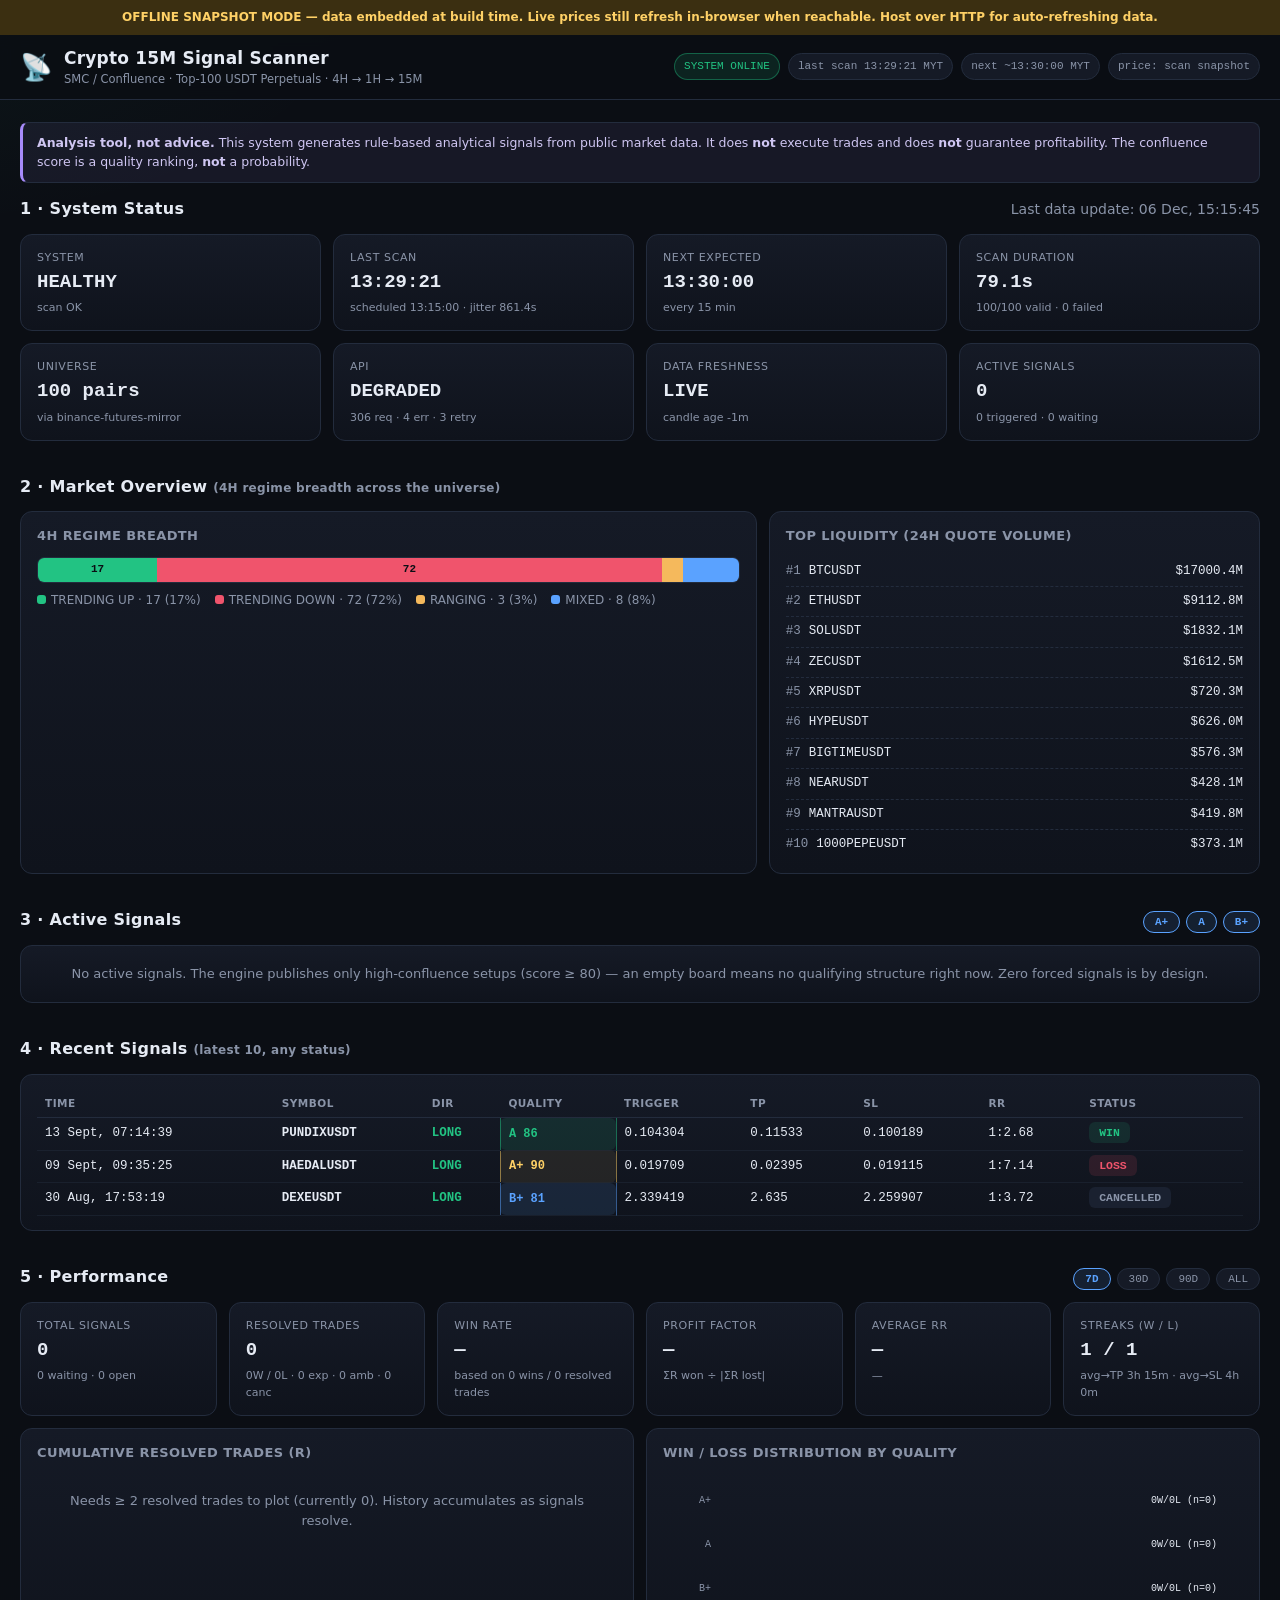
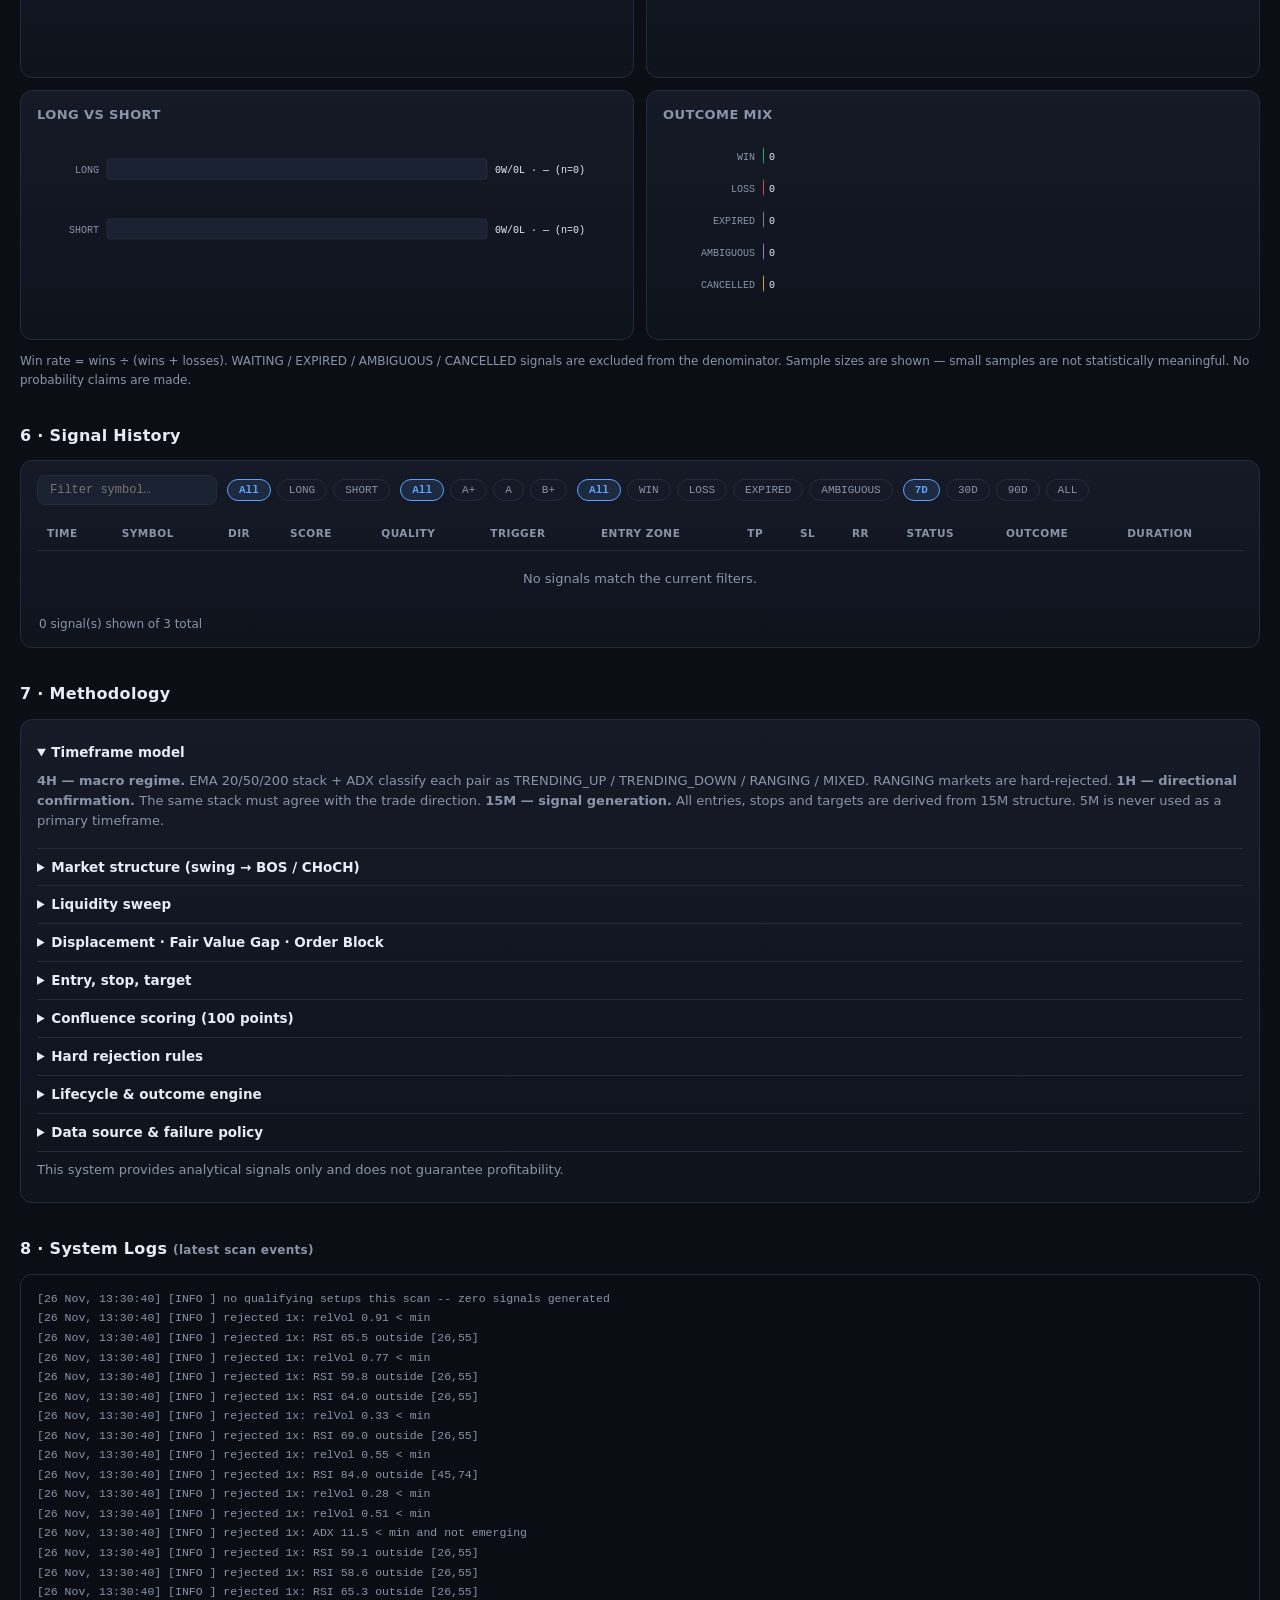
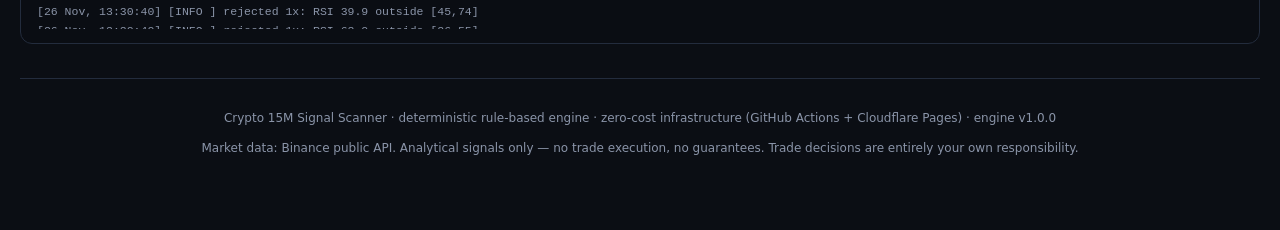
==== frontend/dashboard-offline.html @ 84ed4dfb "chore: update market scan 2026-11-26 05:30" ====
<!DOCTYPE html>
<html lang="en">
<head>
<meta charset="UTF-8">
<meta name="viewport" content="width=device-width, initial-scale=1.0">
<title>Crypto 15M Signal Scanner — SMC Confluence Dashboard</title>
<meta name="description" content="Rule-based multi-timeframe crypto signal scanner. Analytical signals only — not financial advice.">
<style>
/* Crypto 15M Signal Scanner — dark professional theme (no external assets) */
:root {
  --bg: #0b0e14;
  --bg-2: #0f131c;
  --card: #151a26;
  --card-2: #1a2130;
  --line: #232c3d;
  --text: #e6ebf4;
  --muted: #8a94a8;
  --green: #22c383;
  --green-dim: rgba(34, 195, 131, .12);
  --red: #f0546c;
  --red-dim: rgba(240, 84, 108, .12);
  --amber: #f5b95c;
  --amber-dim: rgba(245, 185, 92, .12);
  --blue: #5aa2ff;
  --blue-dim: rgba(90, 162, 255, .12);
  --violet: #a78bfa;
  --gold: #ffd166;
  --font: "Inter", "Segoe UI", system-ui, -apple-system, Roboto, "Helvetica Neue", Arial, sans-serif;
  --mono: "JetBrains Mono", "SFMono-Regular", Consolas, "Liberation Mono", Menlo, monospace;
}

* { box-sizing: border-box; }
html { scroll-behavior: smooth; }
body {
  margin: 0;
  font-family: var(--font);
  background:
    radial-gradient(1100px 500px at 85% -10%, rgba(90, 162, 255, .07), transparent 60%),
    radial-gradient(900px 420px at -10% 0%, rgba(34, 195, 131, .05), transparent 55%),
    var(--bg);
  color: var(--text);
  font-size: 14px;
  line-height: 1.55;
}

/* ---------------- top bar ---------------- */
.topbar {
  position: sticky; top: 0; z-index: 50;
  background: rgba(11, 14, 20, .88);
  backdrop-filter: blur(8px);
  border-bottom: 1px solid var(--line);
}
.topbar-inner {
  max-width: 1280px; margin: 0 auto; padding: 10px 20px;
  display: flex; align-items: center; justify-content: space-between; gap: 14px; flex-wrap: wrap;
}
.brand { display: flex; align-items: center; gap: 12px; }
.brand-icon { font-size: 26px; }
.brand h1 { font-size: 17px; margin: 0; letter-spacing: .2px; }
.brand-sub { margin: 0; color: var(--muted); font-size: 11.5px; }
.top-status { display: flex; gap: 8px; flex-wrap: wrap; }
.chip {
  font-family: var(--mono); font-size: 11px; padding: 4px 9px; border-radius: 999px;
  border: 1px solid var(--line); background: var(--card); color: var(--muted); white-space: nowrap;
}
.chip-ok { color: var(--green); border-color: rgba(34,195,131,.4); background: var(--green-dim); }
.chip-warn { color: var(--amber); border-color: rgba(245,185,92,.4); background: var(--amber-dim); }
.chip-bad { color: var(--red); border-color: rgba(240,84,108,.4); background: var(--red-dim); }
.chip-idle { color: var(--muted); }

/* ---------------- layout ---------------- */
.container { max-width: 1280px; margin: 0 auto; padding: 22px 20px 60px; }
.section { margin-bottom: 34px; }
.section-head {
  display: flex; align-items: baseline; justify-content: space-between;
  gap: 12px; flex-wrap: wrap; margin-bottom: 12px;
}
.section-head h2 { font-size: 16px; margin: 0; letter-spacing: .3px; }
.muted { color: var(--muted); }
.small { font-size: 12px; }
.hidden { display: none !important; }

.notice {
  border: 1px solid var(--line); border-left: 3px solid var(--blue);
  background: var(--blue-dim); border-radius: 8px;
  padding: 10px 14px; margin-bottom: 14px; font-size: 12.5px; color: #c7d4ea;
}
.notice.warn { border-left-color: var(--amber); background: var(--amber-dim); color: #f0d9b8; }
.notice.disclaimer { border-left-color: var(--violet); background: rgba(167,139,250,.08); color: #cfc6f2; }

.grid { display: grid; gap: 12px; }
.grid-status { grid-template-columns: repeat(4, 1fr); }
.grid-overview { grid-template-columns: 3fr 2fr; }
.grid-perf { grid-template-columns: repeat(6, 1fr); }
.grid-charts { grid-template-columns: repeat(2, 1fr); margin-top: 12px; }

.card {
  background: linear-gradient(180deg, var(--card), var(--bg-2));
  border: 1px solid var(--line); border-radius: 12px; padding: 14px 16px;
}
.card h3 { margin: 0 0 10px; font-size: 13px; color: var(--muted); font-weight: 600; letter-spacing: .4px; text-transform: uppercase; }

.stat { display: flex; flex-direction: column; gap: 2px; }
.stat-label { font-size: 11px; text-transform: uppercase; letter-spacing: .6px; color: var(--muted); }
.stat-value { font-size: 19px; font-weight: 700; font-family: var(--mono); }
.stat-sub { font-size: 11px; color: var(--muted); }

/* ---------------- market overview ---------------- */
.breadth-bar { display: flex; height: 26px; border-radius: 7px; overflow: hidden; border: 1px solid var(--line); }
.breadth-bar .seg { display: flex; align-items: center; justify-content: center; font-size: 11px; font-family: var(--mono); color: #0b0e14; font-weight: 700; min-width: 0; white-space: nowrap; overflow: hidden; }
.breadth-legend { display: flex; gap: 14px; margin-top: 8px; font-size: 12px; color: var(--muted); flex-wrap: wrap; }
.dot { display: inline-block; width: 9px; height: 9px; border-radius: 3px; margin-right: 5px; }
.top-list { margin: 0; padding-left: 0; list-style: none; counter-reset: top; }
.top-list li {
  display: flex; justify-content: space-between; padding: 5px 0;
  border-bottom: 1px dashed var(--line); font-family: var(--mono); font-size: 12.5px;
}
.top-list li:last-child { border-bottom: 0; }
.top-list .rank { color: var(--muted); margin-right: 8px; }

/* ---------------- signal cards ---------------- */
.signal-grid { display: grid; grid-template-columns: repeat(auto-fill, minmax(330px, 1fr)); gap: 12px; }
.sig-card { border-radius: 12px; border: 1px solid var(--line); background: linear-gradient(180deg, var(--card), var(--bg-2)); overflow: hidden; }
.sig-card.long { border-color: rgba(34, 195, 131, .35); }
.sig-card.short { border-color: rgba(240, 84, 108, .35); }
.sig-head { display: flex; align-items: center; justify-content: space-between; padding: 10px 14px; border-bottom: 1px solid var(--line); }
.sig-symbol { font-family: var(--mono); font-weight: 700; font-size: 15px; letter-spacing: .4px; }
.sig-dir { font-family: var(--mono); font-size: 11px; font-weight: 800; padding: 3px 9px; border-radius: 6px; }
.long .sig-dir { background: var(--green-dim); color: var(--green); }
.short .sig-dir { background: var(--red-dim); color: var(--red); }
.sig-quality { font-family: var(--mono); font-size: 12px; font-weight: 800; padding: 3px 9px; border-radius: 6px; border: 1px solid; }
.q-A\+ { color: var(--gold); border-color: rgba(255, 209, 102, .5); background: rgba(255,209,102,.08); }
.q-A { color: var(--green); border-color: rgba(34,195,131,.5); background: var(--green-dim); }
.q-B\+ { color: var(--blue); border-color: rgba(90,162,255,.5); background: var(--blue-dim); }

.sig-price-row { display: flex; gap: 10px; padding: 10px 14px; }
.price-box { flex: 1; border: 1px solid var(--line); border-radius: 9px; padding: 8px 10px; background: var(--card-2); }
.price-box .lbl { font-size: 10px; text-transform: uppercase; letter-spacing: .5px; color: var(--muted); display: flex; justify-content: space-between; }
.price-box .val { font-family: var(--mono); font-size: 15px; font-weight: 700; margin-top: 2px; }
.price-box .sub { font-size: 10.5px; color: var(--muted); font-family: var(--mono); }
.trigger-gap { color: var(--muted); font-family: var(--mono); font-size: 11px; margin-top: 3px; }

.sig-levels { padding: 4px 14px 10px; display: grid; grid-template-columns: 1fr 1fr 1fr; gap: 8px; }
.lvl { border-radius: 8px; padding: 7px 9px; border: 1px solid var(--line); background: var(--card-2); }
.lvl .lbl { font-size: 10px; color: var(--muted); text-transform: uppercase; letter-spacing: .5px; }
.lvl .val { font-family: var(--mono); font-size: 13px; font-weight: 600; }
.lvl.tp .val { color: var(--green); }
.lvl.sl .val { color: var(--red); }
.lvl.rr .val { color: var(--amber); }

.sig-meta { padding: 8px 14px; border-top: 1px solid var(--line); display: flex; flex-wrap: wrap; gap: 6px; }
.tag { font-family: var(--mono); font-size: 10.5px; padding: 3px 8px; border-radius: 5px; background: var(--card-2); border: 1px solid var(--line); color: var(--muted); }
.tag b { color: var(--text); font-weight: 600; }
.tag.on { color: var(--green); border-color: rgba(34,195,131,.35); }
.tag.off { opacity: .6; }
.sig-status { padding: 8px 14px 12px; display: flex; justify-content: space-between; align-items: center; }
.status-badge { font-family: var(--mono); font-size: 11.5px; font-weight: 800; padding: 4px 10px; border-radius: 6px; }
.st-WAITING_TRIGGER { background: var(--blue-dim); color: var(--blue); }
.st-TRIGGERED { background: var(--amber-dim); color: var(--amber); }
.st-WIN { background: var(--green-dim); color: var(--green); }
.st-LOSS { background: var(--red-dim); color: var(--red); }
.st-EXPIRED, .st-CANCELLED, .st-AMBIGUOUS { background: var(--card-2); color: var(--muted); }
.sig-time { font-size: 10.5px; color: var(--muted); font-family: var(--mono); }

/* ---------------- tables ---------------- */
.table-wrap { overflow-x: auto; }
.table { width: 100%; border-collapse: collapse; font-size: 12.5px; }
.table th {
  text-align: left; font-size: 10.5px; text-transform: uppercase; letter-spacing: .5px;
  color: var(--muted); padding: 8px 10px; border-bottom: 1px solid var(--line); white-space: nowrap;
}
.table td { padding: 7px 10px; border-bottom: 1px solid rgba(35, 44, 61, .5); white-space: nowrap; font-family: var(--mono); }
.table tbody tr:hover { background: rgba(90, 162, 255, .04); }
.table .num { text-align: right; }
.table.compact td, .table.compact th { padding: 6px 8px; }
.dir-l { color: var(--green); font-weight: 700; }
.dir-s { color: var(--red); font-weight: 700; }
.empty { color: var(--muted); font-size: 13px; padding: 18px; text-align: center; }

/* ---------------- controls ---------------- */
.filter-pills { display: flex; gap: 6px; flex-wrap: wrap; }
.pill {
  font-family: var(--mono); font-size: 11px; padding: 4px 11px; cursor: pointer;
  border-radius: 999px; border: 1px solid var(--line); background: var(--card); color: var(--muted);
  transition: all .15s;
}
.pill:hover { border-color: var(--blue); color: var(--text); }
.pill.active { background: var(--blue-dim); border-color: var(--blue); color: var(--blue); font-weight: 700; }
.history-controls { display: flex; gap: 10px; flex-wrap: wrap; align-items: center; margin-bottom: 12px; }
#hist-search {
  background: var(--card-2); border: 1px solid var(--line); color: var(--text);
  border-radius: 8px; padding: 7px 12px; font-family: var(--mono); font-size: 12px; width: 180px; outline: none;
}
#hist-search:focus { border-color: var(--blue); }
#history-count { padding: 8px 2px 0; }

/* ---------------- charts ---------------- */
.chart-card .chart { min-height: 190px; }
.chart svg { width: 100%; height: 190px; display: block; }
.chart .axis-label { font-size: 10px; fill: var(--muted); font-family: var(--mono); }
.chart .bar-label { font-size: 10px; fill: var(--text); font-family: var(--mono); }
.chart .grid-line { stroke: var(--line); stroke-width: 1; stroke-dasharray: 3 4; }
.chart .zero-line { stroke: var(--muted); stroke-width: 1; }

/* ---------------- methodology & logs ---------------- */
.methodology details { border-bottom: 1px solid var(--line); padding: 8px 0; }
.methodology summary { cursor: pointer; font-weight: 600; font-size: 13.5px; color: var(--text); }
.methodology p { color: var(--muted); font-size: 13px; margin: 8px 0; }
.log-box { background: #0a0d13; }
.log-box pre {
  margin: 0; font-family: var(--mono); font-size: 11.5px; line-height: 1.7;
  color: #9fb0c8; max-height: 340px; overflow-y: auto; white-space: pre-wrap;
}
.log-box .lv-info { color: var(--muted); }
.log-box .lv-warn { color: var(--amber); }
.log-box .lv-error { color: var(--red); }

.footer { border-top: 1px solid var(--line); padding-top: 18px; text-align: center; font-size: 12px; color: var(--muted); }

/* ---------------- responsive ---------------- */
@media (max-width: 1080px) {
  .grid-status { grid-template-columns: repeat(2, 1fr); }
  .grid-perf { grid-template-columns: repeat(3, 1fr); }
  .grid-overview { grid-template-columns: 1fr; }
}
@media (max-width: 640px) {
  .topbar-inner { padding: 10px 14px; }
  .container { padding: 16px 12px 40px; }
  .grid-status, .grid-perf, .grid-charts { grid-template-columns: 1fr; }
  .signal-grid { grid-template-columns: 1fr; }
  .brand h1 { font-size: 15px; }
  .stat-value { font-size: 17px; }
  .top-status { width: 100%; }
}

</style>
<link rel="icon" href="data:image/svg+xml,<svg xmlns='http://www.w3.org/2000/svg' viewBox='0 0 100 100'><text y='.9em' font-size='90'>📡</text></svg>">
</head>
<body>
<div style="margin:0;padding:9px 16px;background:#3b2f11;color:#ffd166;font:600 12px/1.4 'Segoe UI',system-ui,sans-serif;text-align:center;">OFFLINE SNAPSHOT MODE — data embedded at build time. Live prices still refresh in-browser when reachable. Host over HTTP for auto-refreshing data.</div>
<header class="topbar">
  <div class="topbar-inner">
    <div class="brand">
      <span class="brand-icon">📡</span>
      <div>
        <h1>Crypto 15M Signal Scanner</h1>
        <p class="brand-sub">SMC / Confluence · Top-100 USDT Perpetuals · 4H → 1H → 15M</p>
      </div>
    </div>
    <div class="top-status" id="top-status">
      <span class="chip chip-idle" id="chip-health">…</span>
      <span class="chip" id="chip-lastscan">last scan —</span>
      <span class="chip" id="chip-nextscan">next —</span>
      <span class="chip" id="chip-price-mode">price feed —</span>
    </div>
  </div>
</header>

<main class="container">

  <div class="notice hidden" id="preview-notice">
    Data files can't be fetched in this context (opened as an offline file or a sandboxed
    preview). Showing the embedded snapshot instead — live prices still refresh in-browser
    when reachable. Host over HTTP (Cloudflare Pages / GitHub Pages / a local server) for
    fully auto-refreshing data.
  </div>
  <div class="notice warn hidden" id="health-notice"></div>
  <div class="notice disclaimer">
    <strong>Analysis tool, not advice.</strong> This system generates rule-based analytical
    signals from public market data. It does <strong>not</strong> execute trades and does
    <strong>not</strong> guarantee profitability. The confluence score is a quality ranking,
    <strong>not</strong> a probability.
  </div>

  <!-- ============ SYSTEM STATUS ============ -->
  <section id="system-status" class="section">
    <div class="section-head">
      <h2>1 · System Status</h2>
      <span class="muted" id="data-updated">Last data update: —</span>
    </div>
    <div class="grid grid-status">
      <div class="card stat"><span class="stat-label">System</span><span class="stat-value" id="st-system">—</span><span class="stat-sub" id="st-health-sub">—</span></div>
      <div class="card stat"><span class="stat-label">Last Scan</span><span class="stat-value" id="st-lastscan">—</span><span class="stat-sub" id="st-jitter">—</span></div>
      <div class="card stat"><span class="stat-label">Next Expected</span><span class="stat-value" id="st-nextscan">—</span><span class="stat-sub">every 15 min</span></div>
      <div class="card stat"><span class="stat-label">Scan Duration</span><span class="stat-value" id="st-duration">—</span><span class="stat-sub" id="st-symbols">—</span></div>
      <div class="card stat"><span class="stat-label">Universe</span><span class="stat-value" id="st-universe">—</span><span class="stat-sub" id="st-universe-src">—</span></div>
      <div class="card stat"><span class="stat-label">API</span><span class="stat-value" id="st-api">—</span><span class="stat-sub" id="st-api-reqs">—</span></div>
      <div class="card stat"><span class="stat-label">Data Freshness</span><span class="stat-value" id="st-fresh">—</span><span class="stat-sub" id="st-fresh-age">—</span></div>
      <div class="card stat"><span class="stat-label">Active Signals</span><span class="stat-value" id="st-active">—</span><span class="stat-sub" id="st-active-sub">—</span></div>
    </div>
  </section>

  <!-- ============ MARKET OVERVIEW ============ -->
  <section id="market-overview" class="section">
    <div class="section-head"><h2>2 · Market Overview <span class="muted small">(4H regime breadth across the universe)</span></h2></div>
    <div class="grid grid-overview">
      <div class="card overview-breadth">
        <h3>4H Regime Breadth</h3>
        <div class="breadth-bar" id="breadth-bar"></div>
        <div class="breadth-legend" id="breadth-legend"></div>
      </div>
      <div class="card overview-top">
        <h3>Top Liquidity (24h quote volume)</h3>
        <ol class="top-list" id="top-volume"></ol>
      </div>
    </div>
  </section>

  <!-- ============ ACTIVE SIGNALS ============ -->
  <section id="active-signals" class="section">
    <div class="section-head">
      <h2>3 · Active Signals</h2>
      <div class="filter-pills" id="active-filter">
        <button class="pill active" data-q="A+">A+</button>
        <button class="pill active" data-q="A">A</button>
        <button class="pill active" data-q="B+">B+</button>
      </div>
    </div>
    <div id="active-empty" class="card empty hidden">No active signals. The engine publishes only
      high-confluence setups (score ≥ 80) — an empty board means no qualifying structure right now.
      Zero forced signals is by design.</div>
    <div class="signal-grid" id="active-grid"></div>
  </section>

  <!-- ============ RECENT SIGNALS ============ -->
  <section id="recent-signals" class="section">
    <div class="section-head"><h2>4 · Recent Signals <span class="muted small">(latest 10, any status)</span></h2></div>
    <div class="card table-wrap">
      <table class="table compact" id="recent-table">
        <thead><tr><th>Time</th><th>Symbol</th><th>Dir</th><th>Quality</th><th>Trigger</th><th>TP</th><th>SL</th><th>RR</th><th>Status</th></tr></thead>
        <tbody></tbody>
      </table>
      <div class="empty small hidden" id="recent-empty">No signals generated yet — history builds as scans run every 15 minutes.</div>
    </div>
  </section>

  <!-- ============ PERFORMANCE ============ -->
  <section id="performance" class="section">
    <div class="section-head">
      <h2>5 · Performance</h2>
      <div class="filter-pills" id="perf-range">
        <button class="pill active" data-range="7">7D</button>
        <button class="pill" data-range="30">30D</button>
        <button class="pill" data-range="90">90D</button>
        <button class="pill" data-range="0">ALL</button>
      </div>
    </div>
    <div class="grid grid-perf">
      <div class="card stat"><span class="stat-label">Total Signals</span><span class="stat-value" id="pf-total">—</span><span class="stat-sub" id="pf-waiting">—</span></div>
      <div class="card stat"><span class="stat-label">Resolved Trades</span><span class="stat-value" id="pf-resolved">—</span><span class="stat-sub" id="pf-split">—</span></div>
      <div class="card stat"><span class="stat-label">Win Rate</span><span class="stat-value" id="pf-winrate">—</span><span class="stat-sub" id="pf-winrate-n">—</span></div>
      <div class="card stat"><span class="stat-label">Profit Factor</span><span class="stat-value" id="pf-pf">—</span><span class="stat-sub">ΣR won ÷ |ΣR lost|</span></div>
      <div class="card stat"><span class="stat-label">Average RR</span><span class="stat-value" id="pf-rr">—</span><span class="stat-sub" id="pf-score">—</span></div>
      <div class="card stat"><span class="stat-label">Streaks (W / L)</span><span class="stat-value" id="pf-streaks">—</span><span class="stat-sub" id="pf-times">—</span></div>
    </div>
    <div class="grid grid-charts">
      <div class="card chart-card"><h3>Cumulative resolved trades (R)</h3><div id="chart-equity" class="chart"></div></div>
      <div class="card chart-card"><h3>Win / loss distribution by quality</h3><div id="chart-quality" class="chart"></div></div>
      <div class="card chart-card"><h3>LONG vs SHORT</h3><div id="chart-direction" class="chart"></div></div>
      <div class="card chart-card"><h3>Outcome mix</h3><div id="chart-outcomes" class="chart"></div></div>
    </div>
    <p class="muted small">Win rate = wins ÷ (wins + losses). WAITING / EXPIRED / AMBIGUOUS / CANCELLED
      signals are excluded from the denominator. Sample sizes are shown — small samples are not
      statistically meaningful. No probability claims are made.</p>
  </section>

  <!-- ============ SIGNAL HISTORY ============ -->
  <section id="signal-history" class="section">
    <div class="section-head"><h2>6 · Signal History</h2></div>
    <div class="card">
      <div class="history-controls">
        <input type="search" id="hist-search" placeholder="Filter symbol…">
        <div class="filter-pills" id="hist-direction">
          <button class="pill active" data-d="all">All</button>
          <button class="pill" data-d="long">LONG</button>
          <button class="pill" data-d="short">SHORT</button>
        </div>
        <div class="filter-pills" id="hist-quality">
          <button class="pill active" data-q="all">All</button>
          <button class="pill" data-q="A+">A+</button>
          <button class="pill" data-q="A">A</button>
          <button class="pill" data-q="B+">B+</button>
        </div>
        <div class="filter-pills" id="hist-outcome">
          <button class="pill active" data-o="all">All</button>
          <button class="pill" data-o="WIN">WIN</button>
          <button class="pill" data-o="LOSS">LOSS</button>
          <button class="pill" data-o="EXPIRED">EXPIRED</button>
          <button class="pill" data-o="AMBIGUOUS">AMBIGUOUS</button>
        </div>
        <div class="filter-pills" id="hist-range">
          <button class="pill active" data-range="7">7D</button>
          <button class="pill" data-range="30">30D</button>
          <button class="pill" data-range="90">90D</button>
          <button class="pill" data-range="0">ALL</button>
        </div>
      </div>
      <div class="table-wrap">
        <table class="table" id="history-table">
          <thead><tr>
            <th>Time</th><th>Symbol</th><th>Dir</th><th>Score</th><th>Quality</th>
            <th>Trigger</th><th>Entry Zone</th><th>TP</th><th>SL</th><th>RR</th>
            <th>Status</th><th>Outcome</th><th>Duration</th>
          </tr></thead>
          <tbody></tbody>
        </table>
        <div class="empty small hidden" id="history-empty">No signals match the current filters.</div>
      </div>
      <div class="muted small" id="history-count"></div>
    </div>
  </section>

  <!-- ============ METHODOLOGY ============ -->
  <section id="methodology" class="section">
    <div class="section-head"><h2>7 · Methodology</h2></div>
    <div class="card methodology">
      <details open><summary>Timeframe model</summary>
        <p><strong>4H — macro regime.</strong> EMA 20/50/200 stack + ADX classify each pair as
        TRENDING_UP / TRENDING_DOWN / RANGING / MIXED. RANGING markets are hard-rejected.
        <strong>1H — directional confirmation.</strong> The same stack must agree with the trade
        direction. <strong>15M — signal generation.</strong> All entries, stops and targets are
        derived from 15M structure. 5M is never used as a primary timeframe.</p></details>
      <details><summary>Market structure (swing → BOS / CHoCH)</summary>
        <p>Swing highs/lows are 2-bar fractals, only usable once <em>confirmed</em> two bars later
        (strictly no lookahead). A <strong>BOS</strong> is a <em>close</em> beyond the most recent
        confirmed swing in the trend direction (continuation). A <strong>CHoCH</strong> is a close
        against the established trend (character change). Wick breaks never count. HH/HL/LH/LL and
        equal-high/low pools (ATR tolerance) map the structure sequence.</p></details>
      <details><summary>Liquidity sweep</summary>
        <p>A candle wicks beyond a prior confirmed swing high/low (excursion ≤ 1× ATR) but
        <em>closes back</em> on the original side — a stop-hunt rejection proxy. Real
        breakout-and-acceptance is not classified as a sweep.</p></details>
      <details><summary>Displacement · Fair Value Gap · Order Block</summary>
        <p><strong>Displacement:</strong> candle body ≥ 1.5× ATR (institutional imbalance proxy).
        <strong>FVG (3-candle model):</strong> candle-3 low leaves a gap above candle-1 high
        (bullish) or below its low (bearish); gaps smaller than 0.1× ATR are ignored.
        <strong>Order Block:</strong> the last opposite-colour candle before a displacement that
        broke structure; zone = that candle's full range. These are price-action proxies — the
        system does not claim to see real institutional orders.</p></details>
      <details><summary>Entry, stop, target</summary>
        <p>Signals are <em>limit-of-intention</em> style: LONG trigger = confirmation-candle high
        + 0.1× ATR (buy-stop); entry zone = trigger − 0.5× ATR → trigger. A signal stays
        WAITING_TRIGGER until real price trades through the trigger. Stop = swept invalidation
        structure ± 0.5× ATR buffer (never a fixed percentage; rejected if &gt; 3.5× ATR).
        Targets are the nearest <em>real</em> swing-liquidity levels offering RR ≥ 2.5, preferring
        ≥ 3R when structure allows. Setups whose nearest realistic liquidity cannot fund the RR
        are rejected — TP is never fabricated.</p></details>
      <details><summary>Confluence scoring (100 points)</summary>
        <p>HTF alignment 20 · market structure 20 · liquidity/SMC 20 · momentum 15 · volume 10 ·
        volatility 5 · risk/reward 10. Tiers: <strong>A+ ≥ 90, A ≥ 85, B+ ≥ 80</strong> — anything
        below 80 is never published. The score ranks confluence quality; it is NOT a win
        probability.</p></details>
      <details><summary>Hard rejection rules</summary>
        <p>Regardless of score, a setup is rejected when: 4H and 1H both oppose the direction;
        RR &lt; 2.5; 4H regime is RANGING; ADX &lt; 15 with no emerging-trend evidence (DI aligned
        + ADX rising / DI spread ≥ 3); relative volume &lt; 1.2×; stop distance abnormal; entry
        pressed against major opposing structure; price has already displaced too far (late
        entry); data stale or candles missing; the symbol already has an active same-direction
        signal; a duplicate setup is inside the cooldown window; or any data-integrity check
        fails. Signals can never depend on future candles (replay-verified).</p></details>
      <details><summary>Lifecycle &amp; outcome engine</summary>
        <p>WAITING_TRIGGER → TRIGGERED (price trades the trigger; gap opens fill at the open) →
        WIN (TP) / LOSS (SL) / AMBIGUOUS (both touched in one candle and 1-minute data cannot
        determine order — never counted as a win) / CANCELLED (max holding 4h) / EXPIRED (no
        trigger within 12 × 15m candles). Signals are immutable after generation: entry, trigger,
        SL and TP are never rewritten (no repainting).</p></details>
      <details><summary>Data source &amp; failure policy</summary>
        <p>Binance USDⓈ-M public market data only (no API key, no account access). If data cannot
        be retrieved, the scan is marked degraded/failed, previous valid data is retained, and no
        simulated values are ever produced. Frontend prices are labelled LIVE only when the
        browser successfully refreshed them from the exchange.</p></details>
      <p class="muted">This system provides analytical signals only and does not guarantee profitability.</p>
    </div>
  </section>

  <!-- ============ SYSTEM LOGS ============ -->
  <section id="system-logs" class="section">
    <div class="section-head"><h2>8 · System Logs <span class="muted small">(latest scan events)</span></h2></div>
    <div class="card log-box"><pre id="log-box">—</pre></div>
  </section>

  <footer class="footer">
    <p>Crypto 15M Signal Scanner · deterministic rule-based engine · zero-cost infrastructure
      (GitHub Actions + Cloudflare Pages) · <span id="ft-version"></span></p>
    <p class="muted small">Market data: Binance public API. Analytical signals only — no trade
      execution, no guarantees. Trade decisions are entirely your own responsibility.</p>
  </footer>
</main>

<script>window.__EMBEDDED_DATA__ = {"builtAt":1795671040737,"signals":{"generatedAt":1795670961350,"signals":[{"id":"SIG-0333ae5599","symbol":"DEXEUSDT","direction":"LONG","timeframe":"15m","quality":"B+","score":80.5,"components":{"htfAlignment":10.0,"marketStructure":15.0,"liquiditySmc":20.0,"momentum":15.0,"volume":5.5,"volatility":5,"riskReward":10.0},"generatedAt":1788083599345,"signalCandleCloseTime":1788083099999,"triggerPrice":2.3394186812,"entryPrice":2.3394186812,"entryZone":[2.3273252751,2.3394186812],"currentPrice":1.894,"currentPriceAt":1791006299999,"currentPriceSource":"scan","stopLoss":2.2599065938,"takeProfit":2.635,"riskReward":3.7174,"invalidationLevel":2.272,"targetKind":"swing_high","marketRegime":"MIXED","htf4hBias":"neutral","htf1hBias":"strong_bullish","structure":{"event":"CHoCH_up","ageBars":0,"level":2.332},"liquiditySweep":{"type":"bullish","level":2.288,"barsAgo":5},"bos":false,"choch":true,"displacement":true,"fvg":{"bottom":2.288,"top":2.295},"orderBlock":{"bottom":2.278,"top":2.288},"rsi":58.04,"adx":19.49,"atr":0.0241868123,"atrPercent":1.0354,"relativeVolume":1.549,"vwap":2.3014426479,"status":"CANCELLED","expiryAt":1788094399345,"tradeMaxDurationMs":14400000,"triggeredAt":1788083100000,"closedAt":1788098399999,"outcome":"max_holding_duration_exceeded","rMultiple":0.1834,"dataSource":"binance-futures-mirror","updatedAt":1788101184330},{"id":"SIG-b134a2922d","symbol":"HAEDALUSDT","direction":"LONG","timeframe":"15m","quality":"A+","score":90.1,"components":{"htfAlignment":20.0,"marketStructure":15.0,"liquiditySmc":20.0,"momentum":15.0,"volume":5.1,"volatility":5,"riskReward":10.0},"generatedAt":1788917725311,"signalCandleCloseTime":1788917399999,"triggerPrice":0.0197090289,"entryPrice":0.0197090289,"entryZone":[0.0196138844,0.0197090289],"currentPrice":0.02899,"currentPriceAt":1793850299999,"currentPriceSource":"scan","stopLoss":0.0191148555,"takeProfit":0.02395,"riskReward":7.1376,"invalidationLevel":0.01921,"targetKind":"swing_high","marketRegime":"TRENDING_UP","htf4hBias":"strong_bullish","htf1hBias":"strong_bullish","structure":{"event":"BOS_up","ageBars":2,"level":0.01953},"liquiditySweep":{"type":"bullish","level":0.0193,"barsAgo":8},"bos":true,"choch":false,"displacement":true,"fvg":{"bottom":0.01928,"top":0.01933},"orderBlock":{"bottom":0.01922,"top":0.0194},"rsi":59.82,"adx":20.49,"atr":0.000190289,"atrPercent":0.9714,"relativeVolume":1.512,"vwap":0.0192933721,"status":"LOSS","expiryAt":1788928525311,"tradeMaxDurationMs":14400000,"triggeredAt":1788918300000,"closedAt":1788932699999,"outcome":"sl_hit","rMultiple":-1.0,"dataSource":"binance-futures-mirror","updatedAt":1788936303856},{"id":"SIG-d3df9e91b4","symbol":"PUNDIXUSDT","direction":"LONG","timeframe":"15m","quality":"A","score":85.5,"components":{"htfAlignment":20.0,"marketStructure":15.0,"liquiditySmc":15.0,"momentum":15.0,"volume":8.7,"volatility":5,"riskReward":6.8},"generatedAt":1789254879709,"signalCandleCloseTime":1789254899999,"triggerPrice":0.1043042029,"entryPrice":0.1043042029,"entryZone":[0.1035831884,0.1043042029],"currentPrice":0.11122,"currentPriceAt":1789451999999,"currentPriceSource":"scan","stopLoss":0.1001889855,"takeProfit":0.11533,"riskReward":2.6793,"invalidationLevel":0.10091,"targetKind":"swing_high","marketRegime":"TRENDING_UP","htf4hBias":"strong_bullish","htf1hBias":"strong_bullish","structure":{"event":"CHoCH_up","ageBars":0,"level":0.1028},"liquiditySweep":{"type":"bullish","level":0.10129,"barsAgo":9},"bos":false,"choch":true,"displacement":true,"fvg":null,"orderBlock":{"bottom":0.10123,"top":0.10246},"rsi":60.62,"adx":19.13,"atr":0.0014420291,"atrPercent":1.3859,"relativeVolume":1.87,"vwap":0.1032046387,"status":"WIN","expiryAt":1789265679709,"tradeMaxDurationMs":14400000,"triggeredAt":1789254900000,"closedAt":1789266599999,"outcome":"tp_hit","rMultiple":2.6793,"dataSource":"binance-futures-mirror","updatedAt":1789280128963}]},"status":{"systemOnline":true,"health":"HEALTHY","version":"1.0.0","lastScan":{"scheduledAt":1795670100000,"executedAt":1795670961350,"jitterSeconds":861.4,"durationMs":79130,"status":"OK","universeSize":100,"universeSource":"binance-futures-mirror","market":"futures","symbolsScanned":100,"symbolsValid":100,"dataFailures":0,"failedSymbols":[],"candidates":0,"signalsGenerated":0,"rejects":{"HTF not aligned (4H=strong_bearish,1H=neutral)":30,"RSI 58.7 outside [26,55]":1,"relVol 0.32 \u003c min":1,"HTF not aligned (4H=strong_bearish,1H=bullish)":32,"relVol 0.46 \u003c min":1,"HTF conflict (4H+1H oppose)":42,"RSI 57.2 outside [26,55]":1,"volatility out of band (3.422%)":1,"volatility out of band (5.707%)":1,"HTF not aligned (4H=neutral,1H=strong_bullish)":7,"RSI 58.4 outside [26,55]":1,"RSI 63.8 outside [26,55]":1,"volatility out of band (4.743%)":1,"HTF not aligned (4H=neutral,1H=neutral)":2,"RSI 61.6 outside [26,55]":2,"relVol 0.88 \u003c min":1,"RSI 38.7 outside [45,74]":1,"relVol 0.70 \u003c min":1,"volatility out of band (3.165%)":1,"no displacement after structure event":2,"HTF not aligned (4H=strong_bullish,1H=neutral)":1,"RSI 35.8 outside [45,74]":1,"volatility out of band (3.722%)":1,"relVol 0.50 \u003c min":2,"RSI 57.0 outside [26,55]":1,"volatility out of band (5.022%)":1,"relVol 1.01 \u003c min":1,"RSI 55.2 outside [26,55]":1,"no liquidity sweep in window":3,"volatility out of band (5.137%)":1,"RSI 62.9 outside [26,55]":2,"relVol 0.64 \u003c min":1,"volatility out of band (3.293%)":1,"relVol 0.87 \u003c min":1,"RSI 62.7 outside [26,55]":1,"volatility out of band (3.863%)":1,"RSI 41.6 outside [45,74]":1,"relVol 0.42 \u003c min":1,"RSI 44.9 outside [45,74]":1,"relVol 0.58 \u003c min":3,"relVol 1.17 \u003c min":1,"RSI 66.5 outside [26,55]":1,"relVol 0.47 \u003c min":1,"RSI 69.7 outside [26,55]":1,"RSI 58.2 outside [26,55]":1,"relVol 0.24 \u003c min":1,"no CHoCH/BOS after sweep":2,"RSI 59.2 outside [26,55]":1,"RSI 68.0 outside [26,55]":1,"relVol 0.59 \u003c min":3,"RSI 62.6 outside [26,55]":1,"relVol 0.49 \u003c min":2,"HTF not aligned (4H=bearish,1H=bullish)":2,"RSI 63.0 outside [26,55]":1,"RSI 39.9 outside [45,74]":1,"HTF not aligned (4H=strong_bearish,1H=strong_bullish)":4,"RSI 65.3 outside [26,55]":1,"RSI 58.6 outside [26,55]":1,"RSI 59.1 outside [26,55]":1,"ADX 11.5 \u003c min and not emerging":1,"relVol 0.51 \u003c min":1,"relVol 0.28 \u003c min":1,"4H regime RANGING":3,"RSI 84.0 outside [45,74]":1,"relVol 0.55 \u003c min":1,"relVol 0.84 \u003c min":2,"RSI 69.0 outside [26,55]":1,"relVol 0.33 \u003c min":1,"RSI 64.0 outside [26,55]":1,"RSI 59.8 outside [26,55]":1,"relVol 0.77 \u003c min":1,"RSI 65.5 outside [26,55]":1,"relVol 0.91 \u003c min":1},"apiStats":{"requests":306,"errors":4,"retries":3,"rateLimitHits":0,"lastError":"HTTP 451 geo-restricted host=fapi.binance.com","endpointUsed":"binance-futures-mirror","marketUsed":"futures"},"apiHealth":"DEGRADED","dataFreshness":{"label":"LIVE","newestCandleCloseMs":1795670999999,"ageSeconds":-38.6},"activeSignals":0},"lastSuccessfulScan":1795670961350,"nextExpectedScanAt":1795671000000,"logs":[{"ts":1795618873977,"level":"info","msg":"rejected 1x: risk model rejected: stop too wide (3.80x ATR)"},{"ts":1795618873977,"level":"info","msg":"rejected 1x: relVol 0.71 \u003c min"},{"ts":1795618873977,"level":"info","msg":"rejected 1x: risk model rejected: stop too wide (3.70x ATR)"},{"ts":1795618873977,"level":"info","msg":"rejected 1x: relVol 0.84 \u003c min"},{"ts":1795618873977,"level":"info","msg":"rejected 1x: risk model rejected: stop too wide (4.36x ATR)"},{"ts":1795618873977,"level":"info","msg":"rejected 1x: risk model rejected: stop too wide (4.30x ATR)"},{"ts":1795618873977,"level":"info","msg":"rejected 1x: volatility out of band (3.200%)"},{"ts":1795618873977,"level":"info","msg":"rejected 1x: relVol 0.78 \u003c min"},{"ts":1795618873977,"level":"info","msg":"rejected 1x: risk model rejected: stop too wide (3.96x ATR)"},{"ts":1795618873977,"level":"info","msg":"rejected 1x: relVol 0.89 \u003c min"},{"ts":1795618873977,"level":"info","msg":"rejected 1x: relVol 0.46 \u003c min"},{"ts":1795618873977,"level":"info","msg":"rejected 1x: relVol 0.34 \u003c min"},{"ts":1795618873977,"level":"info","msg":"rejected 1x: risk model rejected: stop too wide (5.72x ATR)"},{"ts":1795618873977,"level":"info","msg":"rejected 1x: risk model rejected: stop too wide (4.82x ATR)"},{"ts":1795618873977,"level":"info","msg":"rejected 1x: relVol 0.52 \u003c min"},{"ts":1795618873977,"level":"info","msg":"rejected 1x: HTF not aligned (4H=strong_bearish,1H=neutral)"},{"ts":1795618873977,"level":"info","msg":"rejected 1x: risk model rejected: stop too wide (4.04x ATR)"},{"ts":1795618873977,"level":"info","msg":"rejected 1x: RSI 58.0 outside [26,55]"},{"ts":1795618873977,"level":"info","msg":"rejected 1x: RSI 55.7 outside [26,55]"},{"ts":1795618873977,"level":"info","msg":"rejected 1x: relVol 1.13 \u003c min"},{"ts":1795618873977,"level":"info","msg":"rejected 1x: risk model rejected: stop too wide (3.68x ATR)"},{"ts":1795618873977,"level":"info","msg":"rejected 1x: RSI 39.9 outside [45,74]"},{"ts":1795618873977,"level":"info","msg":"rejected 1x: risk model rejected: stop too wide (3.76x ATR)"},{"ts":1795618873977,"level":"info","msg":"rejected 1x: risk model rejected: stop too wide (3.97x ATR)"},{"ts":1795618873977,"level":"info","msg":"rejected 1x: RSI 55.2 outside [26,55]"},{"ts":1795618873977,"level":"info","msg":"rejected 1x: relVol 0.73 \u003c min"},{"ts":1795618873977,"level":"info","msg":"rejected 1x: RSI 38.7 outside [45,74]"},{"ts":1795618873977,"level":"info","msg":"no qualifying setups this scan -- zero signals generated"},{"ts":1795649947925,"level":"info","msg":"scan start v1.0.0 scheduled=1795649400000 actual=1795649947922 (jitter 547.9s)"},{"ts":1795649958120,"level":"info","msg":"universe: 100 symbols selected from 518 USDT perp candidates (binance-futures-mirror)"},{"ts":1795649970092,"level":"info","msg":"klines collected for 20/100 symbols"},{"ts":1795649981130,"level":"info","msg":"klines collected for 40/100 symbols"},{"ts":1795649992444,"level":"info","msg":"klines collected for 60/100 symbols"},{"ts":1795650006067,"level":"info","msg":"klines collected for 80/100 symbols"},{"ts":1795650017857,"level":"info","msg":"klines collected for 100/100 symbols"},{"ts":1795650018458,"level":"info","msg":"rejected 74x: HTF conflict (4H+1H oppose)"},{"ts":1795650018458,"level":"info","msg":"rejected 12x: HTF not aligned (4H=strong_bearish,1H=bullish)"},{"ts":1795650018458,"level":"info","msg":"rejected 8x: HTF not aligned (4H=strong_bearish,1H=strong_bullish)"},{"ts":1795650018458,"level":"info","msg":"rejected 5x: HTF not aligned (4H=strong_bearish,1H=neutral)"},{"ts":1795650018458,"level":"info","msg":"rejected 4x: HTF not aligned (4H=bearish,1H=strong_bullish)"},{"ts":1795650018458,"level":"info","msg":"rejected 4x: HTF not aligned (4H=neutral,1H=strong_bullish)"},{"ts":1795650018458,"level":"info","msg":"rejected 4x: 4H regime RANGING"},{"ts":1795650018458,"level":"info","msg":"rejected 3x: relVol 0.56 \u003c min"},{"ts":1795650018458,"level":"info","msg":"rejected 2x: RSI 57.4 outside [26,55]"},{"ts":1795650018458,"level":"info","msg":"rejected 2x: relVol 0.41 \u003c min"},{"ts":1795650018458,"level":"info","msg":"rejected 2x: relVol 0.47 \u003c min"},{"ts":1795650018458,"level":"info","msg":"rejected 2x: RSI 60.7 outside [26,55]"},{"ts":1795650018458,"level":"info","msg":"rejected 2x: relVol 0.65 \u003c min"},{"ts":1795650018458,"level":"info","msg":"rejected 2x: HTF not aligned (4H=strong_bullish,1H=neutral)"},{"ts":1795650018458,"level":"info","msg":"rejected 2x: relVol 1.14 \u003c min"},{"ts":1795650018458,"level":"info","msg":"rejected 2x: RSI 63.2 outside [26,55]"},{"ts":1795650018458,"level":"info","msg":"rejected 2x: HTF not aligned (4H=bearish,1H=bullish)"},{"ts":1795650018458,"level":"info","msg":"rejected 2x: no liquidity sweep in window"},{"ts":1795650018458,"level":"info","msg":"rejected 2x: HTF not aligned (4H=bullish,1H=strong_bearish)"},{"ts":1795650018458,"level":"info","msg":"rejected 1x: RSI 60.1 outside [26,55]"},{"ts":1795650018458,"level":"info","msg":"rejected 1x: RSI 61.1 outside [26,55]"},{"ts":1795650018458,"level":"info","msg":"rejected 1x: RSI 61.9 outside [26,55]"},{"ts":1795650018458,"level":"info","msg":"rejected 1x: RSI 57.1 outside [26,55]"},{"ts":1795650018458,"level":"info","msg":"rejected 1x: volatility out of band (3.044%)"},{"ts":1795650018458,"level":"info","msg":"rejected 1x: RSI 61.3 outside [26,55]"},{"ts":1795650018458,"level":"info","msg":"rejected 1x: RSI 56.2 outside [26,55]"},{"ts":1795650018458,"level":"info","msg":"rejected 1x: HTF not aligned (4H=neutral,1H=strong_bearish)"},{"ts":1795650018458,"level":"info","msg":"rejected 1x: RSI 58.8 outside [26,55]"},{"ts":1795650018458,"level":"info","msg":"rejected 1x: RSI 65.1 outside [26,55]"},{"ts":1795650018458,"level":"info","msg":"rejected 1x: RSI 38.3 outside [45,74]"},{"ts":1795650018458,"level":"info","msg":"rejected 1x: RSI 65.7 outside [26,55]"},{"ts":1795650018458,"level":"info","msg":"rejected 1x: relVol 0.58 \u003c min"},{"ts":1795650018458,"level":"info","msg":"rejected 1x: ADX 13.4 \u003c min and not emerging"},{"ts":1795650018458,"level":"info","msg":"rejected 1x: RSI 58.9 outside [26,55]"},{"ts":1795650018458,"level":"info","msg":"rejected 1x: relVol 0.57 \u003c min"},{"ts":1795650018458,"level":"info","msg":"rejected 1x: RSI 77.7 outside [45,74]"},{"ts":1795650018458,"level":"info","msg":"rejected 1x: RSI 58.5 outside [26,55]"},{"ts":1795650018458,"level":"info","msg":"rejected 1x: relVol 0.83 \u003c min"},{"ts":1795650018458,"level":"info","msg":"rejected 1x: RSI 55.4 outside [26,55]"},{"ts":1795650018458,"level":"info","msg":"rejected 1x: RSI 63.5 outside [26,55]"},{"ts":1795650018458,"level":"info","msg":"rejected 1x: RSI 32.2 outside [45,74]"},{"ts":1795650018458,"level":"info","msg":"rejected 1x: RSI 60.4 outside [26,55]"},{"ts":1795650018458,"level":"info","msg":"rejected 1x: RSI 71.4 outside [26,55]"},{"ts":1795650018458,"level":"info","msg":"rejected 1x: volatility out of band (3.257%)"},{"ts":1795650018458,"level":"info","msg":"rejected 1x: relVol 0.36 \u003c min"},{"ts":1795650018458,"level":"info","msg":"rejected 1x: RSI 65.4 outside [26,55]"},{"ts":1795650018458,"level":"info","msg":"rejected 1x: relVol 0.32 \u003c min"},{"ts":1795650018458,"level":"info","msg":"rejected 1x: relVol 0.40 \u003c min"},{"ts":1795650018458,"level":"info","msg":"rejected 1x: RSI 60.0 outside [26,55]"},{"ts":1795650018458,"level":"info","msg":"rejected 1x: RSI 59.2 outside [26,55]"},{"ts":1795650018458,"level":"info","msg":"rejected 1x: RSI 56.0 outside [26,55]"},{"ts":1795650018458,"level":"info","msg":"rejected 1x: RSI 59.1 outside [26,55]"},{"ts":1795650018458,"level":"info","msg":"rejected 1x: RSI 56.5 outside [26,55]"},{"ts":1795650018458,"level":"info","msg":"rejected 1x: relVol 0.52 \u003c min"},{"ts":1795650018458,"level":"info","msg":"rejected 1x: ADX 9.5 \u003c min and not emerging"},{"ts":1795650018458,"level":"info","msg":"rejected 1x: RSI 63.3 outside [26,55]"},{"ts":1795650018458,"level":"info","msg":"rejected 1x: RSI 57.0 outside [26,55]"},{"ts":1795650018458,"level":"info","msg":"rejected 1x: relVol 0.60 \u003c min"},{"ts":1795650018458,"level":"info","msg":"rejected 1x: relVol 1.04 \u003c min"},{"ts":1795650018458,"level":"info","msg":"rejected 1x: relVol 0.68 \u003c min"},{"ts":1795650018458,"level":"info","msg":"rejected 1x: volatility out of band (3.013%)"},{"ts":1795650018458,"level":"info","msg":"rejected 1x: RSI 62.0 outside [26,55]"},{"ts":1795650018458,"level":"info","msg":"rejected 1x: relVol 0.79 \u003c min"},{"ts":1795650018458,"level":"info","msg":"rejected 1x: relVol 0.72 \u003c min"},{"ts":1795650018458,"level":"info","msg":"rejected 1x: RSI 58.3 outside [26,55]"},{"ts":1795650018458,"level":"info","msg":"rejected 1x: no CHoCH/BOS after sweep"},{"ts":1795650018458,"level":"info","msg":"rejected 1x: relVol 1.06 \u003c min"},{"ts":1795650018458,"level":"info","msg":"rejected 1x: RSI 72.0 outside [26,55]"},{"ts":1795650018458,"level":"info","msg":"rejected 1x: relVol 0.39 \u003c min"},{"ts":1795650018458,"level":"info","msg":"rejected 1x: RSI 66.6 outside [26,55]"},{"ts":1795650018458,"level":"info","msg":"rejected 1x: relVol 0.31 \u003c min"},{"ts":1795650018458,"level":"info","msg":"rejected 1x: relVol 1.17 \u003c min"},{"ts":1795650018458,"level":"info","msg":"rejected 1x: RSI 67.4 outside [26,55]"},{"ts":1795650018458,"level":"info","msg":"rejected 1x: RSI 60.9 outside [26,55]"},{"ts":1795650018458,"level":"info","msg":"rejected 1x: ADX 8.3 \u003c min and not emerging"},{"ts":1795650018458,"level":"info","msg":"rejected 1x: RSI 65.3 outside [26,55]"},{"ts":1795650018458,"level":"info","msg":"rejected 1x: relVol 0.95 \u003c min"},{"ts":1795650018458,"level":"info","msg":"rejected 1x: relVol 0.71 \u003c min"},{"ts":1795650018458,"level":"info","msg":"rejected 1x: RSI 61.4 outside [26,55]"},{"ts":1795650018458,"level":"info","msg":"rejected 1x: RSI 55.2 outside [26,55]"},{"ts":1795650018458,"level":"info","msg":"rejected 1x: RSI 56.3 outside [26,55]"},{"ts":1795650018458,"level":"info","msg":"rejected 1x: relVol 0.35 \u003c min"},{"ts":1795650018458,"level":"info","msg":"rejected 1x: RSI 56.7 outside [26,55]"},{"ts":1795650018458,"level":"info","msg":"no qualifying setups this scan -- zero signals generated"},{"ts":1795670961353,"level":"info","msg":"scan start v1.0.0 scheduled=1795670100000 actual=1795670961350 (jitter 861.4s)"},{"ts":1795670972306,"level":"info","msg":"universe: 100 symbols selected from 518 USDT perp candidates (binance-futures-mirror)"},{"ts":1795670986046,"level":"info","msg":"klines collected for 20/100 symbols"},{"ts":1795670999884,"level":"info","msg":"klines collected for 40/100 symbols"},{"ts":1795671013654,"level":"info","msg":"klines collected for 60/100 symbols"},{"ts":1795671027203,"level":"info","msg":"klines collected for 80/100 symbols"},{"ts":1795671039846,"level":"info","msg":"klines collected for 100/100 symbols"},{"ts":1795671040480,"level":"info","msg":"rejected 42x: HTF conflict (4H+1H oppose)"},{"ts":1795671040480,"level":"info","msg":"rejected 32x: HTF not aligned (4H=strong_bearish,1H=bullish)"},{"ts":1795671040480,"level":"info","msg":"rejected 30x: HTF not aligned (4H=strong_bearish,1H=neutral)"},{"ts":1795671040480,"level":"info","msg":"rejected 7x: HTF not aligned (4H=neutral,1H=strong_bullish)"},{"ts":1795671040480,"level":"info","msg":"rejected 4x: HTF not aligned (4H=strong_bearish,1H=strong_bullish)"},{"ts":1795671040480,"level":"info","msg":"rejected 3x: no liquidity sweep in window"},{"ts":1795671040480,"level":"info","msg":"rejected 3x: relVol 0.58 \u003c min"},{"ts":1795671040480,"level":"info","msg":"rejected 3x: relVol 0.59 \u003c min"},{"ts":1795671040480,"level":"info","msg":"rejected 3x: 4H regime RANGING"},{"ts":1795671040480,"level":"info","msg":"rejected 2x: HTF not aligned (4H=neutral,1H=neutral)"},{"ts":1795671040480,"level":"info","msg":"rejected 2x: RSI 61.6 outside [26,55]"},{"ts":1795671040480,"level":"info","msg":"rejected 2x: no displacement after structure event"},{"ts":1795671040480,"level":"info","msg":"rejected 2x: relVol 0.50 \u003c min"},{"ts":1795671040480,"level":"info","msg":"rejected 2x: RSI 62.9 outside [26,55]"},{"ts":1795671040480,"level":"info","msg":"rejected 2x: no CHoCH/BOS after sweep"},{"ts":1795671040480,"level":"info","msg":"rejected 2x: relVol 0.49 \u003c min"},{"ts":1795671040480,"level":"info","msg":"rejected 2x: HTF not aligned (4H=bearish,1H=bullish)"},{"ts":1795671040480,"level":"info","msg":"rejected 2x: relVol 0.84 \u003c min"},{"ts":1795671040480,"level":"info","msg":"rejected 1x: RSI 58.7 outside [26,55]"},{"ts":1795671040480,"level":"info","msg":"rejected 1x: relVol 0.32 \u003c min"},{"ts":1795671040480,"level":"info","msg":"rejected 1x: relVol 0.46 \u003c min"},{"ts":1795671040480,"level":"info","msg":"rejected 1x: RSI 57.2 outside [26,55]"},{"ts":1795671040480,"level":"info","msg":"rejected 1x: volatility out of band (3.422%)"},{"ts":1795671040480,"level":"info","msg":"rejected 1x: volatility out of band (5.707%)"},{"ts":1795671040480,"level":"info","msg":"rejected 1x: RSI 58.4 outside [26,55]"},{"ts":1795671040480,"level":"info","msg":"rejected 1x: RSI 63.8 outside [26,55]"},{"ts":1795671040480,"level":"info","msg":"rejected 1x: volatility out of band (4.743%)"},{"ts":1795671040480,"level":"info","msg":"rejected 1x: relVol 0.88 \u003c min"},{"ts":1795671040480,"level":"info","msg":"rejected 1x: RSI 38.7 outside [45,74]"},{"ts":1795671040480,"level":"info","msg":"rejected 1x: relVol 0.70 \u003c min"},{"ts":1795671040480,"level":"info","msg":"rejected 1x: volatility out of band (3.165%)"},{"ts":1795671040480,"level":"info","msg":"rejected 1x: HTF not aligned (4H=strong_bullish,1H=neutral)"},{"ts":1795671040480,"level":"info","msg":"rejected 1x: RSI 35.8 outside [45,74]"},{"ts":1795671040480,"level":"info","msg":"rejected 1x: volatility out of band (3.722%)"},{"ts":1795671040480,"level":"info","msg":"rejected 1x: RSI 57.0 outside [26,55]"},{"ts":1795671040480,"level":"info","msg":"rejected 1x: volatility out of band (5.022%)"},{"ts":1795671040480,"level":"info","msg":"rejected 1x: relVol 1.01 \u003c min"},{"ts":1795671040480,"level":"info","msg":"rejected 1x: RSI 55.2 outside [26,55]"},{"ts":1795671040480,"level":"info","msg":"rejected 1x: volatility out of band (5.137%)"},{"ts":1795671040480,"level":"info","msg":"rejected 1x: relVol 0.64 \u003c min"},{"ts":1795671040480,"level":"info","msg":"rejected 1x: volatility out of band (3.293%)"},{"ts":1795671040480,"level":"info","msg":"rejected 1x: relVol 0.87 \u003c min"},{"ts":1795671040480,"level":"info","msg":"rejected 1x: RSI 62.7 outside [26,55]"},{"ts":1795671040480,"level":"info","msg":"rejected 1x: volatility out of band (3.863%)"},{"ts":1795671040480,"level":"info","msg":"rejected 1x: RSI 41.6 outside [45,74]"},{"ts":1795671040480,"level":"info","msg":"rejected 1x: relVol 0.42 \u003c min"},{"ts":1795671040480,"level":"info","msg":"rejected 1x: RSI 44.9 outside [45,74]"},{"ts":1795671040480,"level":"info","msg":"rejected 1x: relVol 1.17 \u003c min"},{"ts":1795671040480,"level":"info","msg":"rejected 1x: RSI 66.5 outside [26,55]"},{"ts":1795671040480,"level":"info","msg":"rejected 1x: relVol 0.47 \u003c min"},{"ts":1795671040480,"level":"info","msg":"rejected 1x: RSI 69.7 outside [26,55]"},{"ts":1795671040480,"level":"info","msg":"rejected 1x: RSI 58.2 outside [26,55]"},{"ts":1795671040480,"level":"info","msg":"rejected 1x: relVol 0.24 \u003c min"},{"ts":1795671040480,"level":"info","msg":"rejected 1x: RSI 59.2 outside [26,55]"},{"ts":1795671040480,"level":"info","msg":"rejected 1x: RSI 68.0 outside [26,55]"},{"ts":1795671040480,"level":"info","msg":"rejected 1x: RSI 62.6 outside [26,55]"},{"ts":1795671040480,"level":"info","msg":"rejected 1x: RSI 63.0 outside [26,55]"},{"ts":1795671040480,"level":"info","msg":"rejected 1x: RSI 39.9 outside [45,74]"},{"ts":1795671040480,"level":"info","msg":"rejected 1x: RSI 65.3 outside [26,55]"},{"ts":1795671040480,"level":"info","msg":"rejected 1x: RSI 58.6 outside [26,55]"},{"ts":1795671040480,"level":"info","msg":"rejected 1x: RSI 59.1 outside [26,55]"},{"ts":1795671040480,"level":"info","msg":"rejected 1x: ADX 11.5 \u003c min and not emerging"},{"ts":1795671040480,"level":"info","msg":"rejected 1x: relVol 0.51 \u003c min"},{"ts":1795671040480,"level":"info","msg":"rejected 1x: relVol 0.28 \u003c min"},{"ts":1795671040480,"level":"info","msg":"rejected 1x: RSI 84.0 outside [45,74]"},{"ts":1795671040480,"level":"info","msg":"rejected 1x: relVol 0.55 \u003c min"},{"ts":1795671040480,"level":"info","msg":"rejected 1x: RSI 69.0 outside [26,55]"},{"ts":1795671040480,"level":"info","msg":"rejected 1x: relVol 0.33 \u003c min"},{"ts":1795671040480,"level":"info","msg":"rejected 1x: RSI 64.0 outside [26,55]"},{"ts":1795671040480,"level":"info","msg":"rejected 1x: RSI 59.8 outside [26,55]"},{"ts":1795671040480,"level":"info","msg":"rejected 1x: relVol 0.77 \u003c min"},{"ts":1795671040480,"level":"info","msg":"rejected 1x: RSI 65.5 outside [26,55]"},{"ts":1795671040480,"level":"info","msg":"rejected 1x: relVol 0.91 \u003c min"},{"ts":1795671040480,"level":"info","msg":"no qualifying setups this scan -- zero signals generated"}]},"snapshots":[{"ts":1790190333061,"universeSize":100,"source":"binance-futures-mirror","breadth":{"TRENDING_UP":93,"TRENDING_DOWN":2,"RANGING":3,"MIXED":2},"activeSignals":0,"signalsGenerated":0,"avgScore":null,"topVolume":[{"symbol":"BTCUSDT","quoteVolume":18190821845.55,"rank":1},{"symbol":"ETHUSDT","quoteVolume":12290658401.05,"rank":2},{"symbol":"ZECUSDT","quoteVolume":3373409671.39,"rank":3},{"symbol":"SOLUSDT","quoteVolume":2916888360.53,"rank":4},{"symbol":"XRPUSDT","quoteVolume":2546201845.87,"rank":5},{"symbol":"NEARUSDT","quoteVolume":1316976725.66,"rank":6},{"symbol":"UNIUSDT","quoteVolume":1291209671.01,"rank":7},{"symbol":"DOGEUSDT","quoteVolume":1091132968.66,"rank":8},{"symbol":"BCHUSDT","quoteVolume":1020882811.56,"rank":9},{"symbol":"HYPEUSDT","quoteVolume":899236805.63,"rank":10}]},{"ts":1790201988961,"universeSize":100,"source":"binance-futures-mirror","breadth":{"TRENDING_UP":92,"TRENDING_DOWN":3,"RANGING":2,"MIXED":3},"activeSignals":0,"signalsGenerated":0,"avgScore":null,"topVolume":[{"symbol":"BTCUSDT","quoteVolume":18057297545.54,"rank":1},{"symbol":"ETHUSDT","quoteVolume":12370417453.34,"rank":2},{"symbol":"ZECUSDT","quoteVolume":3484140109.12,"rank":3},{"symbol":"SOLUSDT","quoteVolume":2855790117.93,"rank":4},{"symbol":"XRPUSDT","quoteVolume":2421870493.85,"rank":5},{"symbol":"NEARUSDT","quoteVolume":1340314504.74,"rank":6},{"symbol":"UNIUSDT","quoteVolume":1271923872.81,"rank":7},{"symbol":"DOGEUSDT","quoteVolume":1072275761.02,"rank":8},{"symbol":"BCHUSDT","quoteVolume":973546244.26,"rank":9},{"symbol":"HYPEUSDT","quoteVolume":863466418.97,"rank":10}]},{"ts":1790210900031,"universeSize":100,"source":"binance-futures-mirror","breadth":{"TRENDING_UP":91,"TRENDING_DOWN":4,"RANGING":2,"MIXED":3},"activeSignals":0,"signalsGenerated":0,"avgScore":null,"topVolume":[{"symbol":"BTCUSDT","quoteVolume":17616999033.02,"rank":1},{"symbol":"ETHUSDT","quoteVolume":11841991293.19,"rank":2},{"symbol":"ZECUSDT","quoteVolume":3065238556.27,"rank":3},{"symbol":"SOLUSDT","quoteVolume":2733192531.44,"rank":4},{"symbol":"XRPUSDT","quoteVolume":2352154056.64,"rank":5},{"symbol":"NEARUSDT","quoteVolume":1334313680.24,"rank":6},{"symbol":"UNIUSDT","quoteVolume":1057939586.88,"rank":7},{"symbol":"DOGEUSDT","quoteVolume":1043229820.09,"rank":8},{"symbol":"BCHUSDT","quoteVolume":917920024.25,"rank":9},{"symbol":"HYPEUSDT","quoteVolume":835979804.74,"rank":10}]},{"ts":1790229690133,"universeSize":100,"source":"binance-futures-mirror","breadth":{"TRENDING_UP":91,"TRENDING_DOWN":4,"RANGING":2,"MIXED":3},"activeSignals":0,"signalsGenerated":0,"avgScore":null,"topVolume":[{"symbol":"BTCUSDT","quoteVolume":16923089266.94,"rank":1},{"symbol":"ETHUSDT","quoteVolume":11389346769.77,"rank":2},{"symbol":"ZECUSDT","quoteVolume":2972325404.1,"rank":3},{"symbol":"SOLUSDT","quoteVolume":2625705105.75,"rank":4},{"symbol":"XRPUSDT","quoteVolume":2006824439.58,"rank":5},{"symbol":"NEARUSDT","quoteVolume":1373645540.14,"rank":6},{"symbol":"DOGEUSDT","quoteVolume":916017825.54,"rank":7},{"symbol":"HYPEUSDT","quoteVolume":884927867.85,"rank":8},{"symbol":"BCHUSDT","quoteVolume":871720413.52,"rank":9},{"symbol":"UNIUSDT","quoteVolume":842100064.61,"rank":10}]},{"ts":1790250717203,"universeSize":100,"source":"binance-futures-mirror","breadth":{"TRENDING_UP":89,"TRENDING_DOWN":4,"RANGING":2,"MIXED":5},"activeSignals":0,"signalsGenerated":0,"avgScore":null,"topVolume":[{"symbol":"BTCUSDT","quoteVolume":18043579911.92,"rank":1},{"symbol":"ETHUSDT","quoteVolume":11549716915.99,"rank":2},{"symbol":"ZECUSDT","quoteVolume":2969668362.95,"rank":3},{"symbol":"SOLUSDT","quoteVolume":2593920071.77,"rank":4},{"symbol":"XRPUSDT","quoteVolume":1895325313.18,"rank":5},{"symbol":"NEARUSDT","quoteVolume":1313192988.48,"rank":6},{"symbol":"HYPEUSDT","quoteVolume":1093760127.17,"rank":7},{"symbol":"DOGEUSDT","quoteVolume":805205459.14,"rank":8},{"symbol":"UNIUSDT","quoteVolume":714689060.59,"rank":9},{"symbol":"BCHUSDT","quoteVolume":619302391.05,"rank":10}]},{"ts":1790269164305,"universeSize":100,"source":"binance-futures-mirror","breadth":{"TRENDING_UP":89,"TRENDING_DOWN":3,"RANGING":1,"MIXED":7},"activeSignals":0,"signalsGenerated":0,"avgScore":null,"topVolume":[{"symbol":"BTCUSDT","quoteVolume":13588211121.82,"rank":1},{"symbol":"ETHUSDT","quoteVolume":9649476911.07,"rank":2},{"symbol":"ZECUSDT","quoteVolume":2339266150.39,"rank":3},{"symbol":"SOLUSDT","quoteVolume":2225070083.84,"rank":4},{"symbol":"XRPUSDT","quoteVolume":1684008330.67,"rank":5},{"symbol":"NEARUSDT","quoteVolume":1047933236.13,"rank":6},{"symbol":"HYPEUSDT","quoteVolume":988358710.14,"rank":7},{"symbol":"DOGEUSDT","quoteVolume":636806759.41,"rank":8},{"symbol":"LTCUSDT","quoteVolume":634460546.41,"rank":9},{"symbol":"ONDOUSDT","quoteVolume":609197097.25,"rank":10}]},{"ts":1790281446939,"universeSize":100,"source":"binance-futures-mirror","breadth":{"TRENDING_UP":88,"TRENDING_DOWN":4,"RANGING":2,"MIXED":6},"activeSignals":0,"signalsGenerated":0,"avgScore":null,"topVolume":[{"symbol":"BTCUSDT","quoteVolume":13324478827.4,"rank":1},{"symbol":"ETHUSDT","quoteVolume":9888587644.6,"rank":2},{"symbol":"ZECUSDT","quoteVolume":2371559890.05,"rank":3},{"symbol":"SOLUSDT","quoteVolume":2310728417.01,"rank":4},{"symbol":"XRPUSDT","quoteVolume":1716849060.68,"rank":5},{"symbol":"NEARUSDT","quoteVolume":1037938498.56,"rank":6},{"symbol":"HYPEUSDT","quoteVolume":958105258.43,"rank":7},{"symbol":"ONDOUSDT","quoteVolume":731045708.48,"rank":8},{"symbol":"LTCUSDT","quoteVolume":725857135.69,"rank":9},{"symbol":"DOGEUSDT","quoteVolume":658034542.33,"rank":10}]},{"ts":1790292105218,"universeSize":100,"source":"binance-futures-mirror","breadth":{"TRENDING_UP":88,"TRENDING_DOWN":4,"RANGING":2,"MIXED":6},"activeSignals":0,"signalsGenerated":0,"avgScore":null,"topVolume":[{"symbol":"BTCUSDT","quoteVolume":13378648518.17,"rank":1},{"symbol":"ETHUSDT","quoteVolume":9677588482.42,"rank":2},{"symbol":"SOLUSDT","quoteVolume":2290766699.51,"rank":3},{"symbol":"ZECUSDT","quoteVolume":2258269750.46,"rank":4},{"symbol":"XRPUSDT","quoteVolume":1687302165.53,"rank":5},{"symbol":"NEARUSDT","quoteVolume":1030084844.67,"rank":6},{"symbol":"HYPEUSDT","quoteVolume":977686939.91,"rank":7},{"symbol":"ONDOUSDT","quoteVolume":769787799.02,"rank":8},{"symbol":"LTCUSDT","quoteVolume":745382453.09,"rank":9},{"symbol":"DOGEUSDT","quoteVolume":651841269.9,"rank":10}]},{"ts":1790300936998,"universeSize":100,"source":"binance-futures-mirror","breadth":{"TRENDING_UP":87,"TRENDING_DOWN":6,"RANGING":2,"MIXED":5},"activeSignals":0,"signalsGenerated":0,"avgScore":null,"topVolume":[{"symbol":"BTCUSDT","quoteVolume":13449691472.55,"rank":1},{"symbol":"ETHUSDT","quoteVolume":9602168778.34,"rank":2},{"symbol":"SOLUSDT","quoteVolume":2312361937.45,"rank":3},{"symbol":"ZECUSDT","quoteVolume":2198106210.08,"rank":4},{"symbol":"XRPUSDT","quoteVolume":1730276668.39,"rank":5},{"symbol":"NEARUSDT","quoteVolume":1024026124.12,"rank":6},{"symbol":"HYPEUSDT","quoteVolume":992664777.8,"rank":7},{"symbol":"ONDOUSDT","quoteVolume":835783922.76,"rank":8},{"symbol":"LTCUSDT","quoteVolume":751050825.86,"rank":9},{"symbol":"DOGEUSDT","quoteVolume":652361804.99,"rank":10}]},{"ts":1790321700864,"universeSize":100,"source":"binance-futures-mirror","breadth":{"TRENDING_UP":87,"TRENDING_DOWN":6,"RANGING":2,"MIXED":5},"activeSignals":0,"signalsGenerated":0,"avgScore":null,"topVolume":[{"symbol":"BTCUSDT","quoteVolume":13285468431.11,"rank":1},{"symbol":"ETHUSDT","quoteVolume":9134061694.61,"rank":2},{"symbol":"SOLUSDT","quoteVolume":2374888692.41,"rank":3},{"symbol":"ZECUSDT","quoteVolume":2112025904.27,"rank":4},{"symbol":"XRPUSDT","quoteVolume":1759766031.19,"rank":5},{"symbol":"ONDOUSDT","quoteVolume":983677805.77,"rank":6},{"symbol":"NEARUSDT","quoteVolume":924372715.32,"rank":7},{"symbol":"HYPEUSDT","quoteVolume":889559507.02,"rank":8},{"symbol":"DOGEUSDT","quoteVolume":639923091.92,"rank":9},{"symbol":"LTCUSDT","quoteVolume":627053873.27,"rank":10}]},{"ts":1790341251041,"universeSize":100,"source":"binance-futures-mirror","breadth":{"TRENDING_UP":87,"TRENDING_DOWN":5,"RANGING":3,"MIXED":5},"activeSignals":0,"signalsGenerated":0,"avgScore":null,"topVolume":[{"symbol":"BTCUSDT","quoteVolume":12817202534.55,"rank":1},{"symbol":"ETHUSDT","quoteVolume":9816600634.0,"rank":2},{"symbol":"SOLUSDT","quoteVolume":2875160532.7,"rank":3},{"symbol":"ZECUSDT","quoteVolume":2173433528.87,"rank":4},{"symbol":"XRPUSDT","quoteVolume":2013096132.27,"rank":5},{"symbol":"NEARUSDT","quoteVolume":1085828888.0,"rank":6},{"symbol":"ONDOUSDT","quoteVolume":1023104738.83,"rank":7},{"symbol":"HYPEUSDT","quoteVolume":761308258.63,"rank":8},{"symbol":"SUIUSDT","quoteVolume":707257042.75,"rank":9},{"symbol":"DOGEUSDT","quoteVolume":687547240.85,"rank":10}]},{"ts":1790359088763,"universeSize":100,"source":"binance-futures-mirror","breadth":{"TRENDING_UP":91,"TRENDING_DOWN":3,"RANGING":2,"MIXED":4},"activeSignals":0,"signalsGenerated":0,"avgScore":null,"topVolume":[{"symbol":"BTCUSDT","quoteVolume":11749075742.58,"rank":1},{"symbol":"ETHUSDT","quoteVolume":8990059434.24,"rank":2},{"symbol":"SOLUSDT","quoteVolume":3151080907.19,"rank":3},{"symbol":"ZECUSDT","quoteVolume":2302026036.54,"rank":4},{"symbol":"XRPUSDT","quoteVolume":1999915297.06,"rank":5},{"symbol":"NEARUSDT","quoteVolume":1072297157.41,"rank":6},{"symbol":"HYPEUSDT","quoteVolume":739940758.45,"rank":7},{"symbol":"SUIUSDT","quoteVolume":724207127.29,"rank":8},{"symbol":"ONDOUSDT","quoteVolume":716194704.34,"rank":9},{"symbol":"DOGEUSDT","quoteVolume":629518208.06,"rank":10}]},{"ts":1790371698094,"universeSize":100,"source":"binance-futures-mirror","breadth":{"TRENDING_UP":91,"TRENDING_DOWN":3,"RANGING":2,"MIXED":4},"activeSignals":0,"signalsGenerated":0,"avgScore":null,"topVolume":[{"symbol":"BTCUSDT","quoteVolume":11436089933.15,"rank":1},{"symbol":"ETHUSDT","quoteVolume":8563188862.76,"rank":2},{"symbol":"SOLUSDT","quoteVolume":3317405762.67,"rank":3},{"symbol":"ZECUSDT","quoteVolume":2250902442.53,"rank":4},{"symbol":"XRPUSDT","quoteVolume":1954803431.91,"rank":5},{"symbol":"NEARUSDT","quoteVolume":1025454705.19,"rank":6},{"symbol":"SUIUSDT","quoteVolume":786071815.59,"rank":7},{"symbol":"HYPEUSDT","quoteVolume":694182585.96,"rank":8},{"symbol":"ONDOUSDT","quoteVolume":638547511.19,"rank":9},{"symbol":"DOGEUSDT","quoteVolume":636404894.71,"rank":10}]},{"ts":1790381220312,"universeSize":100,"source":"binance-futures-mirror","breadth":{"TRENDING_UP":88,"TRENDING_DOWN":2,"RANGING":4,"MIXED":6},"activeSignals":0,"signalsGenerated":0,"avgScore":null,"topVolume":[{"symbol":"BTCUSDT","quoteVolume":11250546037.08,"rank":1},{"symbol":"ETHUSDT","quoteVolume":8466377838.86,"rank":2},{"symbol":"SOLUSDT","quoteVolume":3346151605.1,"rank":3},{"symbol":"ZECUSDT","quoteVolume":2222686537.6,"rank":4},{"symbol":"XRPUSDT","quoteVolume":1898282036.34,"rank":5},{"symbol":"NEARUSDT","quoteVolume":1040891699.01,"rank":6},{"symbol":"SUIUSDT","quoteVolume":853527462.17,"rank":7},{"symbol":"HYPEUSDT","quoteVolume":664794112.55,"rank":8},{"symbol":"DOGEUSDT","quoteVolume":639349712.69,"rank":9},{"symbol":"ONDOUSDT","quoteVolume":615739358.52,"rank":10}]},{"ts":1790399058071,"universeSize":100,"source":"binance-futures-mirror","breadth":{"TRENDING_UP":90,"TRENDING_DOWN":2,"RANGING":5,"MIXED":3},"activeSignals":0,"signalsGenerated":0,"avgScore":null,"topVolume":[{"symbol":"BTCUSDT","quoteVolume":10271728549.02,"rank":1},{"symbol":"ETHUSDT","quoteVolume":7956579645.53,"rank":2},{"symbol":"SOLUSDT","quoteVolume":3309260090.62,"rank":3},{"symbol":"ZECUSDT","quoteVolume":2121966930.05,"rank":4},{"symbol":"XRPUSDT","quoteVolume":1794359803.39,"rank":5},{"symbol":"NEARUSDT","quoteVolume":1027595994.1,"rank":6},{"symbol":"SUIUSDT","quoteVolume":860930902.8,"rank":7},{"symbol":"ENAUSDT","quoteVolume":658148635.46,"rank":8},{"symbol":"DOGEUSDT","quoteVolume":630542334.53,"rank":9},{"symbol":"HYPEUSDT","quoteVolume":626017942.41,"rank":10}]},{"ts":1790416500388,"universeSize":100,"source":"binance-futures-mirror","breadth":{"TRENDING_UP":89,"TRENDING_DOWN":2,"RANGING":5,"MIXED":4},"activeSignals":0,"signalsGenerated":0,"avgScore":null,"topVolume":[{"symbol":"BTCUSDT","quoteVolume":8804568375.87,"rank":1},{"symbol":"ETHUSDT","quoteVolume":7069011672.67,"rank":2},{"symbol":"SOLUSDT","quoteVolume":3193086162.61,"rank":3},{"symbol":"ZECUSDT","quoteVolume":1906663337.62,"rank":4},{"symbol":"XRPUSDT","quoteVolume":1657879903.73,"rank":5},{"symbol":"NEARUSDT","quoteVolume":914124301.33,"rank":6},{"symbol":"SUIUSDT","quoteVolume":861014380.26,"rank":7},{"symbol":"ENAUSDT","quoteVolume":748929802.16,"rank":8},{"symbol":"PHAUSDT","quoteVolume":668577978.27,"rank":9},{"symbol":"DOGEUSDT","quoteVolume":612702464.27,"rank":10}]},{"ts":1790432310866,"universeSize":100,"source":"binance-futures-mirror","breadth":{"TRENDING_UP":86,"TRENDING_DOWN":4,"RANGING":6,"MIXED":4},"activeSignals":0,"signalsGenerated":0,"avgScore":null,"topVolume":[{"symbol":"BTCUSDT","quoteVolume":5133827196.98,"rank":1},{"symbol":"ETHUSDT","quoteVolume":3941728924.04,"rank":2},{"symbol":"SOLUSDT","quoteVolume":2320225301.42,"rank":3},{"symbol":"ZECUSDT","quoteVolume":1414551266.91,"rank":4},{"symbol":"XRPUSDT","quoteVolume":1062290904.18,"rank":5},{"symbol":"NEARUSDT","quoteVolume":698255595.7,"rank":6},{"symbol":"ENAUSDT","quoteVolume":686048704.67,"rank":7},{"symbol":"SUIUSDT","quoteVolume":632468486.43,"rank":8},{"symbol":"PHAUSDT","quoteVolume":609031006.4,"rank":9},{"symbol":"DOGEUSDT","quoteVolume":452953219.07,"rank":10}]},{"ts":1790445377863,"universeSize":100,"source":"binance-futures-mirror","breadth":{"TRENDING_UP":86,"TRENDING_DOWN":3,"RANGING":7,"MIXED":4},"activeSignals":0,"signalsGenerated":0,"avgScore":null,"topVolume":[{"symbol":"BTCUSDT","quoteVolume":3370176074.78,"rank":1},{"symbol":"ETHUSDT","quoteVolume":2643881594.22,"rank":2},{"symbol":"SOLUSDT","quoteVolume":1741232408.3,"rank":3},{"symbol":"ZECUSDT","quoteVolume":1172518671.11,"rank":4},{"symbol":"XRPUSDT","quoteVolume":775344821.45,"rank":5},{"symbol":"ENAUSDT","quoteVolume":589376967.37,"rank":6},{"symbol":"SUIUSDT","quoteVolume":553559752.88,"rank":7},{"symbol":"NEARUSDT","quoteVolume":546682929.86,"rank":8},{"symbol":"PHAUSDT","quoteVolume":495639144.43,"rank":9},{"symbol":"WLDUSDT","quoteVolume":435538242.71,"rank":10}]},{"ts":1790456442130,"universeSize":100,"source":"binance-futures-mirror","breadth":{"TRENDING_UP":86,"TRENDING_DOWN":1,"RANGING":9,"MIXED":4},"activeSignals":0,"signalsGenerated":0,"avgScore":null,"topVolume":[{"symbol":"BTCUSDT","quoteVolume":2974209193.95,"rank":1},{"symbol":"ETHUSDT","quoteVolume":2689830932.42,"rank":2},{"symbol":"SOLUSDT","quoteVolume":1541501854.41,"rank":3},{"symbol":"ZECUSDT","quoteVolume":1169990652.36,"rank":4},{"symbol":"XRPUSDT","quoteVolume":838633534.78,"rank":5},{"symbol":"ENAUSDT","quoteVolume":547562119.24,"rank":6},{"symbol":"NEARUSDT","quoteVolume":516776824.13,"rank":7},{"symbol":"SUIUSDT","quoteVolume":506663372.97,"rank":8},{"symbol":"WLDUSDT","quoteVolume":445668697.61,"rank":9},{"symbol":"PHAUSDT","quoteVolume":435490291.4,"rank":10}]},{"ts":1790465943495,"universeSize":100,"source":"binance-futures-mirror","breadth":{"TRENDING_UP":86,"TRENDING_DOWN":1,"RANGING":9,"MIXED":4},"activeSignals":0,"signalsGenerated":0,"avgScore":null,"topVolume":[{"symbol":"BTCUSDT","quoteVolume":2989776637.2,"rank":1},{"symbol":"ETHUSDT","quoteVolume":2816292805.43,"rank":2},{"symbol":"ZECUSDT","quoteVolume":1694182977.02,"rank":3},{"symbol":"SOLUSDT","quoteVolume":1493631986.14,"rank":4},{"symbol":"XRPUSDT","quoteVolume":834969951.58,"rank":5},{"symbol":"ENAUSDT","quoteVolume":527097907.8,"rank":6},{"symbol":"NEARUSDT","quoteVolume":511342602.07,"rank":7},{"symbol":"SUIUSDT","quoteVolume":441330794.13,"rank":8},{"symbol":"WLDUSDT","quoteVolume":423222293.37,"rank":9},{"symbol":"RAREUSDT","quoteVolume":413286569.93,"rank":10}]},{"ts":1790473906529,"universeSize":100,"source":"binance-futures-mirror","breadth":{"TRENDING_UP":85,"TRENDING_DOWN":1,"RANGING":10,"MIXED":4},"activeSignals":0,"signalsGenerated":0,"avgScore":null,"topVolume":[{"symbol":"BTCUSDT","quoteVolume":2950488564.43,"rank":1},{"symbol":"ETHUSDT","quoteVolume":2880075938.48,"rank":2},{"symbol":"ZECUSDT","quoteVolume":1734645712.0,"rank":3},{"symbol":"SOLUSDT","quoteVolume":1425623936.73,"rank":4},{"symbol":"XRPUSDT","quoteVolume":809318953.84,"rank":5},{"symbol":"NEARUSDT","quoteVolume":537503799.96,"rank":6},{"symbol":"QNTUSDT","quoteVolume":487040882.03,"rank":7},{"symbol":"ENAUSDT","quoteVolume":486713280.61,"rank":8},{"symbol":"RAREUSDT","quoteVolume":436938147.88,"rank":9},{"symbol":"SUIUSDT","quoteVolume":404589365.06,"rank":10}]},{"ts":1790495890813,"universeSize":100,"source":"binance-futures-mirror","breadth":{"TRENDING_UP":82,"TRENDING_DOWN":1,"RANGING":11,"MIXED":6},"activeSignals":0,"signalsGenerated":0,"avgScore":null,"topVolume":[{"symbol":"ETHUSDT","quoteVolume":3211233066.02,"rank":1},{"symbol":"BTCUSDT","quoteVolume":3139340880.91,"rank":2},{"symbol":"ZECUSDT","quoteVolume":1963768539.67,"rank":3},{"symbol":"SOLUSDT","quoteVolume":1556152568.78,"rank":4},{"symbol":"QNTUSDT","quoteVolume":919614842.34,"rank":5},{"symbol":"XRPUSDT","quoteVolume":847328503.97,"rank":6},{"symbol":"NEARUSDT","quoteVolume":717953328.14,"rank":7},{"symbol":"SUIUSDT","quoteVolume":461570761.71,"rank":8},{"symbol":"WLDUSDT","quoteVolume":452248133.94,"rank":9},{"symbol":"RAREUSDT","quoteVolume":415805985.98,"rank":10}]},{"ts":1790517090543,"universeSize":100,"source":"binance-futures-mirror","breadth":{"TRENDING_UP":81,"TRENDING_DOWN":2,"RANGING":12,"MIXED":5},"activeSignals":0,"signalsGenerated":0,"avgScore":null,"topVolume":[{"symbol":"BTCUSDT","quoteVolume":4058401758.27,"rank":1},{"symbol":"ETHUSDT","quoteVolume":3615240093.73,"rank":2},{"symbol":"ZECUSDT","quoteVolume":2148228430.54,"rank":3},{"symbol":"SOLUSDT","quoteVolume":1892612418.92,"rank":4},{"symbol":"QNTUSDT","quoteVolume":1204080790.13,"rank":5},{"symbol":"XRPUSDT","quoteVolume":946791126.66,"rank":6},{"symbol":"NEARUSDT","quoteVolume":767328525.98,"rank":7},{"symbol":"WLDUSDT","quoteVolume":639768227.7,"rank":8},{"symbol":"SUIUSDT","quoteVolume":519689842.17,"rank":9},{"symbol":"QUSDT","quoteVolume":440783736.51,"rank":10}]},{"ts":1790532878313,"universeSize":100,"source":"binance-futures-mirror","breadth":{"TRENDING_UP":81,"TRENDING_DOWN":2,"RANGING":13,"MIXED":4},"activeSignals":0,"signalsGenerated":0,"avgScore":null,"topVolume":[{"symbol":"BTCUSDT","quoteVolume":5084248939.22,"rank":1},{"symbol":"ETHUSDT","quoteVolume":4164300373.12,"rank":2},{"symbol":"ZECUSDT","quoteVolume":2449284792.23,"rank":3},{"symbol":"SOLUSDT","quoteVolume":1994753358.01,"rank":4},{"symbol":"QNTUSDT","quoteVolume":1448589172.56,"rank":5},{"symbol":"XRPUSDT","quoteVolume":995264652.13,"rank":6},{"symbol":"NEARUSDT","quoteVolume":829621696.43,"rank":7},{"symbol":"WLDUSDT","quoteVolume":583005086.99,"rank":8},{"symbol":"SUIUSDT","quoteVolume":560374352.32,"rank":9},{"symbol":"QUSDT","quoteVolume":495662121.07,"rank":10}]},{"ts":1790544422619,"universeSize":100,"source":"binance-futures-mirror","breadth":{"TRENDING_UP":82,"TRENDING_DOWN":1,"RANGING":13,"MIXED":4},"activeSignals":0,"signalsGenerated":0,"avgScore":null,"topVolume":[{"symbol":"BTCUSDT","quoteVolume":5318066955.54,"rank":1},{"symbol":"ETHUSDT","quoteVolume":3878473772.62,"rank":2},{"symbol":"ZECUSDT","quoteVolume":2187203479.08,"rank":3},{"symbol":"SOLUSDT","quoteVolume":1991011916.49,"rank":4},{"symbol":"QNTUSDT","quoteVolume":1676905983.0,"rank":5},{"symbol":"XRPUSDT","quoteVolume":921231496.85,"rank":6},{"symbol":"NEARUSDT","quoteVolume":908483011.59,"rank":7},{"symbol":"SUIUSDT","quoteVolume":582349046.54,"rank":8},{"symbol":"WLDUSDT","quoteVolume":564304226.31,"rank":9},{"symbol":"DOGEUSDT","quoteVolume":446254051.71,"rank":10}]},{"ts":1790553297364,"universeSize":100,"source":"binance-futures-mirror","breadth":{"TRENDING_UP":82,"TRENDING_DOWN":2,"RANGING":13,"MIXED":3},"activeSignals":0,"signalsGenerated":0,"avgScore":null,"topVolume":[{"symbol":"BTCUSDT","quoteVolume":5649871986.35,"rank":1},{"symbol":"ETHUSDT","quoteVolume":4166567382.14,"rank":2},{"symbol":"QNTUSDT","quoteVolume":2289115569.72,"rank":3},{"symbol":"SOLUSDT","quoteVolume":2132892372.36,"rank":4},{"symbol":"ZECUSDT","quoteVolume":1868636777.48,"rank":5},{"symbol":"XRPUSDT","quoteVolume":975524441.3,"rank":6},{"symbol":"NEARUSDT","quoteVolume":926401241.79,"rank":7},{"symbol":"SUIUSDT","quoteVolume":615598076.71,"rank":8},{"symbol":"WLDUSDT","quoteVolume":586310197.57,"rank":9},{"symbol":"DOGEUSDT","quoteVolume":474608014.18,"rank":10}]},{"ts":1790571896705,"universeSize":100,"source":"binance-futures-mirror","breadth":{"TRENDING_UP":80,"TRENDING_DOWN":4,"RANGING":11,"MIXED":5},"activeSignals":0,"signalsGenerated":0,"avgScore":null,"topVolume":[{"symbol":"BTCUSDT","quoteVolume":8062571639.63,"rank":1},{"symbol":"ETHUSDT","quoteVolume":5551286443.25,"rank":2},{"symbol":"SOLUSDT","quoteVolume":2499877363.26,"rank":3},{"symbol":"QNTUSDT","quoteVolume":2471158937.47,"rank":4},{"symbol":"ZECUSDT","quoteVolume":1952472880.7,"rank":5},{"symbol":"XRPUSDT","quoteVolume":1154412029.14,"rank":6},{"symbol":"NEARUSDT","quoteVolume":942154795.52,"rank":7},{"symbol":"SUIUSDT","quoteVolume":722017687.32,"rank":8},{"symbol":"DOGEUSDT","quoteVolume":634701668.32,"rank":9},{"symbol":"WLDUSDT","quoteVolume":615518619.54,"rank":10}]},{"ts":1790595852017,"universeSize":100,"source":"binance-futures-mirror","breadth":{"TRENDING_UP":80,"TRENDING_DOWN":5,"RANGING":7,"MIXED":8},"activeSignals":0,"signalsGenerated":0,"avgScore":null,"topVolume":[{"symbol":"BTCUSDT","quoteVolume":9953834439.04,"rank":1},{"symbol":"ETHUSDT","quoteVolume":6411387954.12,"rank":2},{"symbol":"QNTUSDT","quoteVolume":2902786589.53,"rank":3},{"symbol":"SOLUSDT","quoteVolume":2384121138.45,"rank":4},{"symbol":"ZECUSDT","quoteVolume":1948770889.76,"rank":5},{"symbol":"XRPUSDT","quoteVolume":1220911121.19,"rank":6},{"symbol":"NEARUSDT","quoteVolume":829249025.57,"rank":7},{"symbol":"SUIUSDT","quoteVolume":692238464.75,"rank":8},{"symbol":"DOGEUSDT","quoteVolume":647116776.88,"rank":9},{"symbol":"HYPEUSDT","quoteVolume":600661628.59,"rank":10}]},{"ts":1790621155041,"universeSize":100,"source":"binance-futures-mirror","breadth":{"TRENDING_UP":82,"TRENDING_DOWN":6,"RANGING":5,"MIXED":7},"activeSignals":0,"signalsGenerated":0,"avgScore":null,"topVolume":[{"symbol":"BTCUSDT","quoteVolume":13117292137.92,"rank":1},{"symbol":"ETHUSDT","quoteVolume":9634946725.85,"rank":2},{"symbol":"QNTUSDT","quoteVolume":3073323647.76,"rank":3},{"symbol":"SOLUSDT","quoteVolume":2809478938.26,"rank":4},{"symbol":"ZECUSDT","quoteVolume":2025828574.95,"rank":5},{"symbol":"XRPUSDT","quoteVolume":1586733111.01,"rank":6},{"symbol":"NEARUSDT","quoteVolume":987244083.64,"rank":7},{"symbol":"HYPEUSDT","quoteVolume":783365548.86,"rank":8},{"symbol":"HBARUSDT","quoteVolume":770757151.23,"rank":9},{"symbol":"SUIUSDT","quoteVolume":748372717.64,"rank":10}]},{"ts":1790639242610,"universeSize":100,"source":"binance-futures-mirror","breadth":{"TRENDING_UP":78,"TRENDING_DOWN":6,"RANGING":4,"MIXED":12},"activeSignals":0,"signalsGenerated":0,"avgScore":null,"topVolume":[{"symbol":"BTCUSDT","quoteVolume":13155557085.54,"rank":1},{"symbol":"ETHUSDT","quoteVolume":9747058168.85,"rank":2},{"symbol":"SOLUSDT","quoteVolume":2749558592.05,"rank":3},{"symbol":"ZECUSDT","quoteVolume":2398707952.47,"rank":4},{"symbol":"QNTUSDT","quoteVolume":2295299245.24,"rank":5},{"symbol":"XRPUSDT","quoteVolume":1584312229.03,"rank":6},{"symbol":"NEARUSDT","quoteVolume":956375134.5,"rank":7},{"symbol":"HBARUSDT","quoteVolume":937683802.88,"rank":8},{"symbol":"HYPEUSDT","quoteVolume":841491480.48,"rank":9},{"symbol":"DOGEUSDT","quoteVolume":714467114.64,"rank":10}]},{"ts":1790659752855,"universeSize":100,"source":"binance-futures-mirror","breadth":{"TRENDING_UP":75,"TRENDING_DOWN":8,"RANGING":6,"MIXED":11},"activeSignals":0,"signalsGenerated":0,"avgScore":null,"topVolume":[{"symbol":"BTCUSDT","quoteVolume":11208764609.91,"rank":1},{"symbol":"ETHUSDT","quoteVolume":8920131246.7,"rank":2},{"symbol":"ZECUSDT","quoteVolume":2872946036.7,"rank":3},{"symbol":"SOLUSDT","quoteVolume":2515930723.63,"rank":4},{"symbol":"QNTUSDT","quoteVolume":1962567877.02,"rank":5},{"symbol":"XRPUSDT","quoteVolume":1454405066.92,"rank":6},{"symbol":"HBARUSDT","quoteVolume":1015041918.53,"rank":7},{"symbol":"NEARUSDT","quoteVolume":973154006.77,"rank":8},{"symbol":"HYPEUSDT","quoteVolume":775987950.34,"rank":9},{"symbol":"LINKUSDT","quoteVolume":689040927.07,"rank":10}]},{"ts":1790681527350,"universeSize":100,"source":"binance-futures-mirror","breadth":{"TRENDING_UP":73,"TRENDING_DOWN":6,"RANGING":6,"MIXED":14},"activeSignals":0,"signalsGenerated":0,"avgScore":null,"topVolume":[{"symbol":"BTCUSDT","quoteVolume":10853398978.41,"rank":1},{"symbol":"ETHUSDT","quoteVolume":9955128459.06,"rank":2},{"symbol":"ZECUSDT","quoteVolume":3055545832.55,"rank":3},{"symbol":"SOLUSDT","quoteVolume":2349699178.03,"rank":4},{"symbol":"QNTUSDT","quoteVolume":1675387209.95,"rank":5},{"symbol":"XRPUSDT","quoteVolume":1380767605.63,"rank":6},{"symbol":"NEARUSDT","quoteVolume":878820160.55,"rank":7},{"symbol":"HBARUSDT","quoteVolume":844147273.11,"rank":8},{"symbol":"LINKUSDT","quoteVolume":733176842.56,"rank":9},{"symbol":"HYPEUSDT","quoteVolume":727563494.62,"rank":10}]},{"ts":1790701351994,"universeSize":100,"source":"binance-futures-mirror","breadth":{"TRENDING_UP":71,"TRENDING_DOWN":6,"RANGING":8,"MIXED":14},"activeSignals":0,"signalsGenerated":0,"avgScore":null,"topVolume":[{"symbol":"BTCUSDT","quoteVolume":10547579427.49,"rank":1},{"symbol":"ETHUSDT","quoteVolume":10052750780.72,"rank":2},{"symbol":"ZECUSDT","quoteVolume":2938974734.4,"rank":3},{"symbol":"SOLUSDT","quoteVolume":2248493161.81,"rank":4},{"symbol":"XRPUSDT","quoteVolume":1467171148.84,"rank":5},{"symbol":"QNTUSDT","quoteVolume":1449115517.63,"rank":6},{"symbol":"NEARUSDT","quoteVolume":838585198.2,"rank":7},{"symbol":"HYPEUSDT","quoteVolume":673393793.25,"rank":8},{"symbol":"HBARUSDT","quoteVolume":624548856.82,"rank":9},{"symbol":"LINKUSDT","quoteVolume":553298078.49,"rank":10}]},{"ts":1790717128042,"universeSize":100,"source":"binance-futures-mirror","breadth":{"TRENDING_UP":73,"TRENDING_DOWN":7,"RANGING":6,"MIXED":13},"activeSignals":0,"signalsGenerated":0,"avgScore":null,"topVolume":[{"symbol":"BTCUSDT","quoteVolume":10263680307.9,"rank":1},{"symbol":"ETHUSDT","quoteVolume":9495903545.76,"rank":2},{"symbol":"ZECUSDT","quoteVolume":2654549795.69,"rank":3},{"symbol":"SOLUSDT","quoteVolume":2109546689.24,"rank":4},{"symbol":"QNTUSDT","quoteVolume":1445951808.89,"rank":5},{"symbol":"XRPUSDT","quoteVolume":1409433263.26,"rank":6},{"symbol":"NEARUSDT","quoteVolume":823325159.99,"rank":7},{"symbol":"HYPEUSDT","quoteVolume":686725636.98,"rank":8},{"symbol":"PUMPUSDT","quoteVolume":519324823.29,"rank":9},{"symbol":"DOGEUSDT","quoteVolume":498004497.15,"rank":10}]},{"ts":1790728975484,"universeSize":100,"source":"binance-futures-mirror","breadth":{"TRENDING_UP":69,"TRENDING_DOWN":9,"RANGING":7,"MIXED":14},"activeSignals":0,"signalsGenerated":0,"avgScore":null,"topVolume":[{"symbol":"BTCUSDT","quoteVolume":10276937796.33,"rank":1},{"symbol":"ETHUSDT","quoteVolume":9610637509.77,"rank":2},{"symbol":"ZECUSDT","quoteVolume":2646903681.41,"rank":3},{"symbol":"SOLUSDT","quoteVolume":2077954580.4,"rank":4},{"symbol":"QNTUSDT","quoteVolume":1485306204.11,"rank":5},{"symbol":"XRPUSDT","quoteVolume":1405348746.41,"rank":6},{"symbol":"NEARUSDT","quoteVolume":824700075.9,"rank":7},{"symbol":"HYPEUSDT","quoteVolume":664927194.3,"rank":8},{"symbol":"PUMPUSDT","quoteVolume":533744489.11,"rank":9},{"symbol":"DOGEUSDT","quoteVolume":488952987.71,"rank":10}]},{"ts":1790748111014,"universeSize":100,"source":"binance-futures-mirror","breadth":{"TRENDING_UP":67,"TRENDING_DOWN":8,"RANGING":8,"MIXED":16},"activeSignals":0,"signalsGenerated":0,"avgScore":null,"topVolume":[{"symbol":"BTCUSDT","quoteVolume":9708518935.43,"rank":1},{"symbol":"ETHUSDT","quoteVolume":9137138950.79,"rank":2},{"symbol":"ZECUSDT","quoteVolume":1954466451.78,"rank":3},{"symbol":"SOLUSDT","quoteVolume":1946367555.0,"rank":4},{"symbol":"QNTUSDT","quoteVolume":1563873822.17,"rank":5},{"symbol":"XRPUSDT","quoteVolume":1301048798.08,"rank":6},{"symbol":"NEARUSDT","quoteVolume":753242756.93,"rank":7},{"symbol":"HYPEUSDT","quoteVolume":594604713.61,"rank":8},{"symbol":"PUMPUSDT","quoteVolume":551536876.36,"rank":9},{"symbol":"DOGEUSDT","quoteVolume":443922994.4,"rank":10}]},{"ts":1790772025290,"universeSize":100,"source":"binance-futures-mirror","breadth":{"TRENDING_UP":60,"TRENDING_DOWN":8,"RANGING":12,"MIXED":19},"activeSignals":0,"signalsGenerated":0,"avgScore":null,"topVolume":[{"symbol":"BTCUSDT","quoteVolume":10782763740.88,"rank":1},{"symbol":"ETHUSDT","quoteVolume":8056845271.62,"rank":2},{"symbol":"SOLUSDT","quoteVolume":2002116956.26,"rank":3},{"symbol":"ZECUSDT","quoteVolume":1787436909.5,"rank":4},{"symbol":"QNTUSDT","quoteVolume":1547479321.99,"rank":5},{"symbol":"XRPUSDT","quoteVolume":1276830145.83,"rank":6},{"symbol":"NEARUSDT","quoteVolume":852464473.18,"rank":7},{"symbol":"HYPEUSDT","quoteVolume":606376029.65,"rank":8},{"symbol":"DOGEUSDT","quoteVolume":506405322.61,"rank":9},{"symbol":"PUMPUSDT","quoteVolume":494755798.32,"rank":10}]},{"ts":1790791741532,"universeSize":100,"source":"binance-futures","breadth":{"TRENDING_UP":60,"TRENDING_DOWN":7,"RANGING":13,"MIXED":19},"activeSignals":0,"signalsGenerated":0,"avgScore":null,"topVolume":[{"symbol":"BTCUSDT","quoteVolume":14781902437.92,"rank":1},{"symbol":"ETHUSDT","quoteVolume":8994895289.29,"rank":2},{"symbol":"SOLUSDT","quoteVolume":2398148506.59,"rank":3},{"symbol":"ZECUSDT","quoteVolume":2309819334.09,"rank":4},{"symbol":"QNTUSDT","quoteVolume":1662803928.77,"rank":5},{"symbol":"XRPUSDT","quoteVolume":1092271878.25,"rank":6},{"symbol":"HYPEUSDT","quoteVolume":1013562830.14,"rank":7},{"symbol":"NEARUSDT","quoteVolume":878587056.45,"rank":8},{"symbol":"MOVRUSDT","quoteVolume":606036927.89,"rank":9},{"symbol":"DOGEUSDT","quoteVolume":565233156.69,"rank":10}]},{"ts":1790806783914,"universeSize":100,"source":"binance-futures-mirror","breadth":{"TRENDING_UP":60,"TRENDING_DOWN":10,"RANGING":12,"MIXED":17},"activeSignals":0,"signalsGenerated":0,"avgScore":null,"topVolume":[{"symbol":"BTCUSDT","quoteVolume":14839305451.98,"rank":1},{"symbol":"ETHUSDT","quoteVolume":8832116844.73,"rank":2},{"symbol":"SOLUSDT","quoteVolume":2544175647.49,"rank":3},{"symbol":"ZECUSDT","quoteVolume":2286384055.22,"rank":4},{"symbol":"QNTUSDT","quoteVolume":1564177678.48,"rank":5},{"symbol":"HYPEUSDT","quoteVolume":1106546598.35,"rank":6},{"symbol":"XRPUSDT","quoteVolume":1082789643.65,"rank":7},{"symbol":"NEARUSDT","quoteVolume":925409908.59,"rank":8},{"symbol":"MOVRUSDT","quoteVolume":735429376.08,"rank":9},{"symbol":"DOGEUSDT","quoteVolume":568951068.18,"rank":10}]},{"ts":1790818033326,"universeSize":100,"source":"binance-futures-mirror","breadth":{"TRENDING_UP":61,"TRENDING_DOWN":7,"RANGING":11,"MIXED":20},"activeSignals":0,"signalsGenerated":0,"avgScore":null,"topVolume":[{"symbol":"BTCUSDT","quoteVolume":14964563561.43,"rank":1},{"symbol":"ETHUSDT","quoteVolume":8656087555.68,"rank":2},{"symbol":"SOLUSDT","quoteVolume":2534999646.04,"rank":3},{"symbol":"ZECUSDT","quoteVolume":2273952459.6,"rank":4},{"symbol":"QNTUSDT","quoteVolume":1483580209.51,"rank":5},{"symbol":"HYPEUSDT","quoteVolume":1177276851.2,"rank":6},{"symbol":"XRPUSDT","quoteVolume":1072770998.24,"rank":7},{"symbol":"NEARUSDT","quoteVolume":911233154.29,"rank":8},{"symbol":"MOVRUSDT","quoteVolume":848657890.83,"rank":9},{"symbol":"DOGEUSDT","quoteVolume":566284662.42,"rank":10}]},{"ts":1790840521976,"universeSize":100,"source":"binance-futures-mirror","breadth":{"TRENDING_UP":62,"TRENDING_DOWN":7,"RANGING":11,"MIXED":19},"activeSignals":0,"signalsGenerated":0,"avgScore":null,"topVolume":[{"symbol":"BTCUSDT","quoteVolume":15991993305.18,"rank":1},{"symbol":"ETHUSDT","quoteVolume":9475821807.21,"rank":2},{"symbol":"SOLUSDT","quoteVolume":2562446983.97,"rank":3},{"symbol":"ZECUSDT","quoteVolume":2328505517.24,"rank":4},{"symbol":"HYPEUSDT","quoteVolume":1291793524.66,"rank":5},{"symbol":"QNTUSDT","quoteVolume":1216704241.74,"rank":6},{"symbol":"MOVRUSDT","quoteVolume":1200252344.18,"rank":7},{"symbol":"XRPUSDT","quoteVolume":1086224874.96,"rank":8},{"symbol":"NEARUSDT","quoteVolume":981005807.35,"rank":9},{"symbol":"DOGEUSDT","quoteVolume":572684840.22,"rank":10}]},{"ts":1790866097404,"universeSize":100,"source":"binance-futures-mirror","breadth":{"TRENDING_UP":62,"TRENDING_DOWN":9,"RANGING":12,"MIXED":15},"activeSignals":0,"signalsGenerated":0,"avgScore":null,"topVolume":[{"symbol":"BTCUSDT","quoteVolume":10857854528.37,"rank":1},{"symbol":"ETHUSDT","quoteVolume":7794412091.41,"rank":2},{"symbol":"SOLUSDT","quoteVolume":1919233974.44,"rank":3},{"symbol":"ZECUSDT","quoteVolume":1883477773.55,"rank":4},{"symbol":"MOVRUSDT","quoteVolume":1361195299.53,"rank":5},{"symbol":"HYPEUSDT","quoteVolume":1250615771.73,"rank":6},{"symbol":"NEARUSDT","quoteVolume":1098112378.89,"rank":7},{"symbol":"QNTUSDT","quoteVolume":945068579.75,"rank":8},{"symbol":"XRPUSDT","quoteVolume":850726732.57,"rank":9},{"symbol":"DOGEUSDT","quoteVolume":423262824.33,"rank":10}]},{"ts":1790885844425,"universeSize":100,"source":"binance-futures-mirror","breadth":{"TRENDING_UP":59,"TRENDING_DOWN":8,"RANGING":14,"MIXED":17},"activeSignals":0,"signalsGenerated":0,"avgScore":null,"topVolume":[{"symbol":"BTCUSDT","quoteVolume":12133981612.08,"rank":1},{"symbol":"ETHUSDT","quoteVolume":8655108367.49,"rank":2},{"symbol":"ZECUSDT","quoteVolume":1991492386.03,"rank":3},{"symbol":"SOLUSDT","quoteVolume":1726542092.03,"rank":4},{"symbol":"MOVRUSDT","quoteVolume":1610769362.34,"rank":5},{"symbol":"NEARUSDT","quoteVolume":1083414715.76,"rank":6},{"symbol":"XRPUSDT","quoteVolume":874376888.44,"rank":7},{"symbol":"QNTUSDT","quoteVolume":844452964.27,"rank":8},{"symbol":"HYPEUSDT","quoteVolume":834994846.83,"rank":9},{"symbol":"\u9f99\u867eUSDT","quoteVolume":483131141.44,"rank":10}]},{"ts":1790899543626,"universeSize":100,"source":"binance-futures-mirror","breadth":{"TRENDING_UP":57,"TRENDING_DOWN":9,"RANGING":15,"MIXED":17},"activeSignals":0,"signalsGenerated":0,"avgScore":null,"topVolume":[{"symbol":"BTCUSDT","quoteVolume":12031124142.89,"rank":1},{"symbol":"ETHUSDT","quoteVolume":8619211202.33,"rank":2},{"symbol":"ZECUSDT","quoteVolume":1988105380.79,"rank":3},{"symbol":"SOLUSDT","quoteVolume":1692930946.32,"rank":4},{"symbol":"MOVRUSDT","quoteVolume":1531581384.59,"rank":5},{"symbol":"NEARUSDT","quoteVolume":1056142341.38,"rank":6},{"symbol":"XRPUSDT","quoteVolume":879166902.3,"rank":7},{"symbol":"QNTUSDT","quoteVolume":808407600.08,"rank":8},{"symbol":"HYPEUSDT","quoteVolume":756597383.34,"rank":9},{"symbol":"\u9f99\u867eUSDT","quoteVolume":522593258.76,"rank":10}]},{"ts":1790919863041,"universeSize":100,"source":"binance-futures-mirror","breadth":{"TRENDING_UP":56,"TRENDING_DOWN":9,"RANGING":15,"MIXED":18},"activeSignals":0,"signalsGenerated":0,"avgScore":null,"topVolume":[{"symbol":"BTCUSDT","quoteVolume":15367354056.36,"rank":1},{"symbol":"ETHUSDT","quoteVolume":9912480512.25,"rank":2},{"symbol":"ZECUSDT","quoteVolume":2315344539.72,"rank":3},{"symbol":"SOLUSDT","quoteVolume":2294761605.52,"rank":4},{"symbol":"MOVRUSDT","quoteVolume":1383252224.33,"rank":5},{"symbol":"NEARUSDT","quoteVolume":1105016732.63,"rank":6},{"symbol":"XRPUSDT","quoteVolume":984862466.77,"rank":7},{"symbol":"QNTUSDT","quoteVolume":774842728.3,"rank":8},{"symbol":"\u9f99\u867eUSDT","quoteVolume":752123744.04,"rank":9},{"symbol":"HYPEUSDT","quoteVolume":677505123.18,"rank":10}]},{"ts":1790940195616,"universeSize":100,"source":"binance-futures-mirror","breadth":{"TRENDING_UP":61,"TRENDING_DOWN":9,"RANGING":14,"MIXED":14},"activeSignals":0,"signalsGenerated":0,"avgScore":null,"topVolume":[{"symbol":"BTCUSDT","quoteVolume":15218069891.42,"rank":1},{"symbol":"ETHUSDT","quoteVolume":9968114746.25,"rank":2},{"symbol":"SOLUSDT","quoteVolume":2333030872.56,"rank":3},{"symbol":"ZECUSDT","quoteVolume":2211038305.19,"rank":4},{"symbol":"MOVRUSDT","quoteVolume":1038335743.86,"rank":5},{"symbol":"XRPUSDT","quoteVolume":1011565442.04,"rank":6},{"symbol":"NEARUSDT","quoteVolume":968309247.52,"rank":7},{"symbol":"\u9f99\u867eUSDT","quoteVolume":802271970.33,"rank":8},{"symbol":"HYPEUSDT","quoteVolume":718511078.4,"rank":9},{"symbol":"QNTUSDT","quoteVolume":705904039.76,"rank":10}]},{"ts":1790959642476,"universeSize":100,"source":"binance-futures-mirror","breadth":{"TRENDING_UP":63,"TRENDING_DOWN":6,"RANGING":12,"MIXED":17},"activeSignals":0,"signalsGenerated":0,"avgScore":null,"topVolume":[{"symbol":"BTCUSDT","quoteVolume":18439635778.66,"rank":1},{"symbol":"ETHUSDT","quoteVolume":11436375128.43,"rank":2},{"symbol":"SOLUSDT","quoteVolume":2629303109.34,"rank":3},{"symbol":"ZECUSDT","quoteVolume":2265788204.69,"rank":4},{"symbol":"XRPUSDT","quoteVolume":1156401976.32,"rank":5},{"symbol":"\u9f99\u867eUSDT","quoteVolume":800827059.75,"rank":6},{"symbol":"HYPEUSDT","quoteVolume":738473539.07,"rank":7},{"symbol":"NEARUSDT","quoteVolume":698146495.69,"rank":8},{"symbol":"MOVRUSDT","quoteVolume":673950294.23,"rank":9},{"symbol":"QNTUSDT","quoteVolume":623705927.24,"rank":10}]},{"ts":1790975709976,"universeSize":100,"source":"binance-futures-mirror","breadth":{"TRENDING_UP":61,"TRENDING_DOWN":13,"RANGING":12,"MIXED":12},"activeSignals":0,"signalsGenerated":0,"avgScore":null,"topVolume":[{"symbol":"BTCUSDT","quoteVolume":19747096267.17,"rank":1},{"symbol":"ETHUSDT","quoteVolume":12421782265.0,"rank":2},{"symbol":"SOLUSDT","quoteVolume":2779171233.6,"rank":3},{"symbol":"ZECUSDT","quoteVolume":2342390980.85,"rank":4},{"symbol":"XRPUSDT","quoteVolume":1358894351.1,"rank":5},{"symbol":"HYPEUSDT","quoteVolume":815745921.06,"rank":6},{"symbol":"SANDUSDT","quoteVolume":749765909.77,"rank":7},{"symbol":"\u9f99\u867eUSDT","quoteVolume":734464743.01,"rank":8},{"symbol":"NEARUSDT","quoteVolume":686813125.41,"rank":9},{"symbol":"DOGEUSDT","quoteVolume":648282015.24,"rank":10}]},{"ts":1790988010688,"universeSize":100,"source":"binance-futures-mirror","breadth":{"TRENDING_UP":64,"TRENDING_DOWN":11,"RANGING":9,"MIXED":14},"activeSignals":0,"signalsGenerated":0,"avgScore":null,"topVolume":[{"symbol":"BTCUSDT","quoteVolume":19867603653.5,"rank":1},{"symbol":"ETHUSDT","quoteVolume":12557281431.87,"rank":2},{"symbol":"SOLUSDT","quoteVolume":2796974236.02,"rank":3},{"symbol":"ZECUSDT","quoteVolume":2353367803.96,"rank":4},{"symbol":"XRPUSDT","quoteVolume":1373554730.11,"rank":5},{"symbol":"HYPEUSDT","quoteVolume":999474901.56,"rank":6},{"symbol":"SANDUSDT","quoteVolume":877930371.91,"rank":7},{"symbol":"\u9f99\u867eUSDT","quoteVolume":691753174.69,"rank":8},{"symbol":"DOGEUSDT","quoteVolume":669198963.25,"rank":9},{"symbol":"NEARUSDT","quoteVolume":663583431.31,"rank":10}]},{"ts":1791006508140,"universeSize":100,"source":"binance-futures-mirror","breadth":{"TRENDING_UP":60,"TRENDING_DOWN":8,"RANGING":12,"MIXED":18},"activeSignals":0,"signalsGenerated":0,"avgScore":null,"topVolume":[{"symbol":"BTCUSDT","quoteVolume":15594060651.57,"rank":1},{"symbol":"ETHUSDT","quoteVolume":10749952402.08,"rank":2},{"symbol":"SOLUSDT","quoteVolume":2079564195.28,"rank":3},{"symbol":"ZECUSDT","quoteVolume":1938262623.06,"rank":4},{"symbol":"SANDUSDT","quoteVolume":1270055092.88,"rank":5},{"symbol":"XRPUSDT","quoteVolume":1220959567.95,"rank":6},{"symbol":"HYPEUSDT","quoteVolume":976174240.47,"rank":7},{"symbol":"DOGEUSDT","quoteVolume":570270163.87,"rank":8},{"symbol":"QNTUSDT","quoteVolume":558482644.3,"rank":9},{"symbol":"\u9f99\u867eUSDT","quoteVolume":549876526.2,"rank":10}]},{"ts":1791027027086,"universeSize":100,"source":"binance-futures-mirror","breadth":{"TRENDING_UP":59,"TRENDING_DOWN":10,"RANGING":14,"MIXED":15},"activeSignals":0,"signalsGenerated":0,"avgScore":null,"topVolume":[{"symbol":"BTCUSDT","quoteVolume":13314095135.8,"rank":1},{"symbol":"ETHUSDT","quoteVolume":8686361995.71,"rank":2},{"symbol":"SOLUSDT","quoteVolume":1773204696.63,"rank":3},{"symbol":"ZECUSDT","quoteVolume":1702200579.85,"rank":4},{"symbol":"SANDUSDT","quoteVolume":1337438619.87,"rank":5},{"symbol":"XRPUSDT","quoteVolume":1026711478.07,"rank":6},{"symbol":"HYPEUSDT","quoteVolume":841737778.88,"rank":7},{"symbol":"WLDUSDT","quoteVolume":567860974.62,"rank":8},{"symbol":"QNTUSDT","quoteVolume":536589494.69,"rank":9},{"symbol":"\u9f99\u867eUSDT","quoteVolume":501718900.47,"rank":10}]},{"ts":1791040491640,"universeSize":100,"source":"binance-futures-mirror","breadth":{"TRENDING_UP":56,"TRENDING_DOWN":11,"RANGING":15,"MIXED":17},"activeSignals":0,"signalsGenerated":0,"avgScore":null,"topVolume":[{"symbol":"BTCUSDT","quoteVolume":8423231081.32,"rank":1},{"symbol":"ETHUSDT","quoteVolume":5640987578.07,"rank":2},{"symbol":"ZECUSDT","quoteVolume":1349927245.4,"rank":3},{"symbol":"SOLUSDT","quoteVolume":1263970679.88,"rank":4},{"symbol":"SANDUSDT","quoteVolume":1182484988.45,"rank":5},{"symbol":"XRPUSDT","quoteVolume":767349713.16,"rank":6},{"symbol":"HYPEUSDT","quoteVolume":720920704.71,"rank":7},{"symbol":"WLDUSDT","quoteVolume":555929350.93,"rank":8},{"symbol":"QNTUSDT","quoteVolume":484538338.01,"rank":9},{"symbol":"\u9f99\u867eUSDT","quoteVolume":408587029.64,"rank":10}]},{"ts":1791053028627,"universeSize":100,"source":"binance-futures-mirror","breadth":{"TRENDING_UP":53,"TRENDING_DOWN":8,"RANGING":17,"MIXED":21},"activeSignals":0,"signalsGenerated":0,"avgScore":null,"topVolume":[{"symbol":"BTCUSDT","quoteVolume":5115105994.34,"rank":1},{"symbol":"ETHUSDT","quoteVolume":3328949431.82,"rank":2},{"symbol":"SANDUSDT","quoteVolume":1132622214.08,"rank":3},{"symbol":"ZECUSDT","quoteVolume":1072020692.64,"rank":4},{"symbol":"SOLUSDT","quoteVolume":952812869.84,"rank":5},{"symbol":"HYPEUSDT","quoteVolume":612650776.96,"rank":6},{"symbol":"XRPUSDT","quoteVolume":524390273.16,"rank":7},{"symbol":"WLDUSDT","quoteVolume":509293910.33,"rank":8},{"symbol":"QNTUSDT","quoteVolume":468182878.25,"rank":9},{"symbol":"\u9f99\u867eUSDT","quoteVolume":375742382.74,"rank":10}]},{"ts":1791064197496,"universeSize":100,"source":"binance-futures-mirror","breadth":{"TRENDING_UP":50,"TRENDING_DOWN":11,"RANGING":16,"MIXED":22},"activeSignals":0,"signalsGenerated":0,"avgScore":null,"topVolume":[{"symbol":"BTCUSDT","quoteVolume":3698624348.26,"rank":1},{"symbol":"ETHUSDT","quoteVolume":2531471414.34,"rank":2},{"symbol":"SANDUSDT","quoteVolume":1101665272.37,"rank":3},{"symbol":"ZECUSDT","quoteVolume":914120046.96,"rank":4},{"symbol":"SOLUSDT","quoteVolume":758801192.45,"rank":5},{"symbol":"HYPEUSDT","quoteVolume":512405534.61,"rank":6},{"symbol":"WLDUSDT","quoteVolume":480759267.92,"rank":7},{"symbol":"QNTUSDT","quoteVolume":466545285.58,"rank":8},{"symbol":"XRPUSDT","quoteVolume":379213391.39,"rank":9},{"symbol":"\u9f99\u867eUSDT","quoteVolume":366026075.24,"rank":10}]},{"ts":1791073658253,"universeSize":100,"source":"binance-futures-mirror","breadth":{"TRENDING_UP":51,"TRENDING_DOWN":11,"RANGING":18,"MIXED":19},"activeSignals":0,"signalsGenerated":0,"avgScore":null,"topVolume":[{"symbol":"BTCUSDT","quoteVolume":3704156307.41,"rank":1},{"symbol":"ETHUSDT","quoteVolume":2354191215.84,"rank":2},{"symbol":"SANDUSDT","quoteVolume":1034293639.93,"rank":3},{"symbol":"ZECUSDT","quoteVolume":920341727.45,"rank":4},{"symbol":"SOLUSDT","quoteVolume":713822268.76,"rank":5},{"symbol":"WLDUSDT","quoteVolume":470281328.08,"rank":6},{"symbol":"QNTUSDT","quoteVolume":453299138.26,"rank":7},{"symbol":"\u9f99\u867eUSDT","quoteVolume":373106534.75,"rank":8},{"symbol":"AINUSDT","quoteVolume":370563105.37,"rank":9},{"symbol":"XRPUSDT","quoteVolume":347455979.97,"rank":10}]},{"ts":1791094542847,"universeSize":100,"source":"binance-futures-mirror","breadth":{"TRENDING_UP":50,"TRENDING_DOWN":12,"RANGING":20,"MIXED":17},"activeSignals":0,"signalsGenerated":0,"avgScore":null,"topVolume":[{"symbol":"BTCUSDT","quoteVolume":3304189178.75,"rank":1},{"symbol":"ETHUSDT","quoteVolume":2056534020.25,"rank":2},{"symbol":"ZECUSDT","quoteVolume":971977351.62,"rank":3},{"symbol":"SANDUSDT","quoteVolume":752774746.69,"rank":4},{"symbol":"SOLUSDT","quoteVolume":747321458.15,"rank":5},{"symbol":"AINUSDT","quoteVolume":539780800.91,"rank":6},{"symbol":"QNTUSDT","quoteVolume":470019755.62,"rank":7},{"symbol":"WLDUSDT","quoteVolume":443013353.75,"rank":8},{"symbol":"PUMPUSDT","quoteVolume":359437558.25,"rank":9},{"symbol":"BNBUSDT","quoteVolume":342553723.61,"rank":10}]},{"ts":1791118040433,"universeSize":100,"source":"binance-futures-mirror","breadth":{"TRENDING_UP":51,"TRENDING_DOWN":11,"RANGING":24,"MIXED":13},"activeSignals":0,"signalsGenerated":0,"avgScore":null,"topVolume":[{"symbol":"BTCUSDT","quoteVolume":3673515031.82,"rank":1},{"symbol":"ETHUSDT","quoteVolume":2205702864.79,"rank":2},{"symbol":"ZECUSDT","quoteVolume":1089347077.29,"rank":3},{"symbol":"SOLUSDT","quoteVolume":779423248.26,"rank":4},{"symbol":"AINUSDT","quoteVolume":720782220.25,"rank":5},{"symbol":"SANDUSDT","quoteVolume":530921935.99,"rank":6},{"symbol":"BNBUSDT","quoteVolume":400930931.29,"rank":7},{"symbol":"QNTUSDT","quoteVolume":394380520.56,"rank":8},{"symbol":"PUMPUSDT","quoteVolume":385822923.51,"rank":9},{"symbol":"XRPUSDT","quoteVolume":343826669.76,"rank":10}]},{"ts":1791134709018,"universeSize":100,"source":"binance-futures-mirror","breadth":{"TRENDING_UP":50,"TRENDING_DOWN":10,"RANGING":28,"MIXED":11},"activeSignals":0,"signalsGenerated":0,"avgScore":null,"topVolume":[{"symbol":"BTCUSDT","quoteVolume":3783249500.37,"rank":1},{"symbol":"ETHUSDT","quoteVolume":2458952045.36,"rank":2},{"symbol":"ZECUSDT","quoteVolume":1027301943.37,"rank":3},{"symbol":"SOLUSDT","quoteVolume":871203323.31,"rank":4},{"symbol":"AINUSDT","quoteVolume":613326769.14,"rank":5},{"symbol":"SANDUSDT","quoteVolume":478629642.8,"rank":6},{"symbol":"PUMPUSDT","quoteVolume":418178830.17,"rank":7},{"symbol":"NEARUSDT","quoteVolume":392518234.26,"rank":8},{"symbol":"QNTUSDT","quoteVolume":386393498.01,"rank":9},{"symbol":"XRPUSDT","quoteVolume":363578897.35,"rank":10}]},{"ts":1791145339286,"universeSize":100,"source":"binance-futures-mirror","breadth":{"TRENDING_UP":51,"TRENDING_DOWN":11,"RANGING":28,"MIXED":9},"activeSignals":0,"signalsGenerated":0,"avgScore":null,"topVolume":[{"symbol":"BTCUSDT","quoteVolume":3752684472.81,"rank":1},{"symbol":"ETHUSDT","quoteVolume":2363508952.22,"rank":2},{"symbol":"ZECUSDT","quoteVolume":942346119.06,"rank":3},{"symbol":"SOLUSDT","quoteVolume":880612663.2,"rank":4},{"symbol":"AINUSDT","quoteVolume":555736343.71,"rank":5},{"symbol":"SANDUSDT","quoteVolume":465662662.27,"rank":6},{"symbol":"NEARUSDT","quoteVolume":413000616.74,"rank":7},{"symbol":"PUMPUSDT","quoteVolume":393644697.59,"rank":8},{"symbol":"XRPUSDT","quoteVolume":376343045.49,"rank":9},{"symbol":"QNTUSDT","quoteVolume":373351319.07,"rank":10}]},{"ts":1791156638571,"universeSize":100,"source":"binance-futures-mirror","breadth":{"TRENDING_UP":51,"TRENDING_DOWN":11,"RANGING":30,"MIXED":7},"activeSignals":0,"signalsGenerated":0,"avgScore":null,"topVolume":[{"symbol":"BTCUSDT","quoteVolume":5715768954.74,"rank":1},{"symbol":"ETHUSDT","quoteVolume":3369648696.02,"rank":2},{"symbol":"ZECUSDT","quoteVolume":1025809197.89,"rank":3},{"symbol":"SOLUSDT","quoteVolume":1025796301.32,"rank":4},{"symbol":"AINUSDT","quoteVolume":461850396.37,"rank":5},{"symbol":"XRPUSDT","quoteVolume":451930482.58,"rank":6},{"symbol":"SANDUSDT","quoteVolume":439926346.65,"rank":7},{"symbol":"NEARUSDT","quoteVolume":416008470.91,"rank":8},{"symbol":"PUMPUSDT","quoteVolume":392502181.02,"rank":9},{"symbol":"QNTUSDT","quoteVolume":367881098.49,"rank":10}]},{"ts":1791167117982,"universeSize":100,"source":"binance-futures-mirror","breadth":{"TRENDING_UP":53,"TRENDING_DOWN":9,"RANGING":27,"MIXED":10},"activeSignals":0,"signalsGenerated":0,"avgScore":null,"topVolume":[{"symbol":"BTCUSDT","quoteVolume":6889839790.13,"rank":1},{"symbol":"ETHUSDT","quoteVolume":3934207061.1,"rank":2},{"symbol":"SOLUSDT","quoteVolume":1104184625.8,"rank":3},{"symbol":"ZECUSDT","quoteVolume":1089400042.7,"rank":4},{"symbol":"XRPUSDT","quoteVolume":507667774.04,"rank":5},{"symbol":"NEARUSDT","quoteVolume":416989343.62,"rank":6},{"symbol":"SANDUSDT","quoteVolume":411728084.65,"rank":7},{"symbol":"AINUSDT","quoteVolume":410236700.48,"rank":8},{"symbol":"SUIUSDT","quoteVolume":400537660.94,"rank":9},{"symbol":"PUMPUSDT","quoteVolume":396891640.71,"rank":10}]},{"ts":1791192786529,"universeSize":100,"source":"binance-futures-mirror","breadth":{"TRENDING_UP":58,"TRENDING_DOWN":8,"RANGING":21,"MIXED":12},"activeSignals":0,"signalsGenerated":0,"avgScore":null,"topVolume":[{"symbol":"BTCUSDT","quoteVolume":10531704799.05,"rank":1},{"symbol":"ETHUSDT","quoteVolume":5857819928.8,"rank":2},{"symbol":"SOLUSDT","quoteVolume":1402927163.76,"rank":3},{"symbol":"ZECUSDT","quoteVolume":1164460640.53,"rank":4},{"symbol":"XRPUSDT","quoteVolume":674555488.07,"rank":5},{"symbol":"NEARUSDT","quoteVolume":612481837.12,"rank":6},{"symbol":"DOGEUSDT","quoteVolume":480992957.71,"rank":7},{"symbol":"SUIUSDT","quoteVolume":480136293.34,"rank":8},{"symbol":"BNBUSDT","quoteVolume":468541353.47,"rank":9},{"symbol":"HYPEUSDT","quoteVolume":416141187.04,"rank":10}]},{"ts":1791226297247,"universeSize":100,"source":"binance-futures-mirror","breadth":{"TRENDING_UP":59,"TRENDING_DOWN":7,"RANGING":25,"MIXED":9},"activeSignals":0,"signalsGenerated":0,"avgScore":null,"topVolume":[{"symbol":"BTCUSDT","quoteVolume":15049927642.2,"rank":1},{"symbol":"ETHUSDT","quoteVolume":8393667653.83,"rank":2},{"symbol":"ZECUSDT","quoteVolume":1769955974.26,"rank":3},{"symbol":"SOLUSDT","quoteVolume":1719951842.49,"rank":4},{"symbol":"XRPUSDT","quoteVolume":862666108.5,"rank":5},{"symbol":"HYPEUSDT","quoteVolume":655576222.1,"rank":6},{"symbol":"NEARUSDT","quoteVolume":628133231.85,"rank":7},{"symbol":"GTCUSDT","quoteVolume":568391594.73,"rank":8},{"symbol":"ADAUSDT","quoteVolume":546465734.62,"rank":9},{"symbol":"DOGEUSDT","quoteVolume":502386934.89,"rank":10}]},{"ts":1791247420160,"universeSize":100,"source":"binance-futures-mirror","breadth":{"TRENDING_UP":60,"TRENDING_DOWN":7,"RANGING":25,"MIXED":8},"activeSignals":0,"signalsGenerated":0,"avgScore":null,"topVolume":[{"symbol":"BTCUSDT","quoteVolume":12805741683.11,"rank":1},{"symbol":"ETHUSDT","quoteVolume":7427930455.99,"rank":2},{"symbol":"ZECUSDT","quoteVolume":1751463445.87,"rank":3},{"symbol":"SOLUSDT","quoteVolume":1598949331.39,"rank":4},{"symbol":"XRPUSDT","quoteVolume":783281360.67,"rank":5},{"symbol":"NEARUSDT","quoteVolume":746820627.39,"rank":6},{"symbol":"HYPEUSDT","quoteVolume":709780278.3,"rank":7},{"symbol":"RLCUSDT","quoteVolume":566914986.27,"rank":8},{"symbol":"GTCUSDT","quoteVolume":451709260.38,"rank":9},{"symbol":"ADAUSDT","quoteVolume":445993781.58,"rank":10}]},{"ts":1791269676798,"universeSize":100,"source":"binance-futures-mirror","breadth":{"TRENDING_UP":61,"TRENDING_DOWN":6,"RANGING":24,"MIXED":8},"activeSignals":0,"signalsGenerated":0,"avgScore":null,"topVolume":[{"symbol":"BTCUSDT","quoteVolume":10623415499.72,"rank":1},{"symbol":"ETHUSDT","quoteVolume":6328407170.98,"rank":2},{"symbol":"ZECUSDT","quoteVolume":1704046583.27,"rank":3},{"symbol":"SOLUSDT","quoteVolume":1400579889.48,"rank":4},{"symbol":"RLCUSDT","quoteVolume":893931406.26,"rank":5},{"symbol":"HYPEUSDT","quoteVolume":701092830.22,"rank":6},{"symbol":"XRPUSDT","quoteVolume":691928908.68,"rank":7},{"symbol":"NEARUSDT","quoteVolume":679716284.51,"rank":8},{"symbol":"SUIUSDT","quoteVolume":404248442.87,"rank":9},{"symbol":"ENAUSDT","quoteVolume":388561066.78,"rank":10}]},{"ts":1791295563212,"universeSize":100,"source":"binance-futures-mirror","breadth":{"TRENDING_UP":56,"TRENDING_DOWN":6,"RANGING":28,"MIXED":9},"activeSignals":0,"signalsGenerated":0,"avgScore":null,"topVolume":[{"symbol":"BTCUSDT","quoteVolume":10442346952.74,"rank":1},{"symbol":"ETHUSDT","quoteVolume":6333050001.73,"rank":2},{"symbol":"ZECUSDT","quoteVolume":1825963724.98,"rank":3},{"symbol":"SOLUSDT","quoteVolume":1497718910.01,"rank":4},{"symbol":"RLCUSDT","quoteVolume":1239513073.69,"rank":5},{"symbol":"XRPUSDT","quoteVolume":681084293.87,"rank":6},{"symbol":"NEARUSDT","quoteVolume":659631165.7,"rank":7},{"symbol":"HYPEUSDT","quoteVolume":609110587.89,"rank":8},{"symbol":"SUIUSDT","quoteVolume":377458156.49,"rank":9},{"symbol":"DOGEUSDT","quoteVolume":369071315.69,"rank":10}]},{"ts":1791315292480,"universeSize":100,"source":"binance-futures-mirror","breadth":{"TRENDING_UP":54,"TRENDING_DOWN":8,"RANGING":31,"MIXED":6},"activeSignals":0,"signalsGenerated":0,"avgScore":null,"topVolume":[{"symbol":"BTCUSDT","quoteVolume":9482476535.53,"rank":1},{"symbol":"ETHUSDT","quoteVolume":5837044557.91,"rank":2},{"symbol":"ZECUSDT","quoteVolume":1519283315.26,"rank":3},{"symbol":"SOLUSDT","quoteVolume":1513565409.56,"rank":4},{"symbol":"RLCUSDT","quoteVolume":1167610115.36,"rank":5},{"symbol":"XRPUSDT","quoteVolume":675364952.17,"rank":6},{"symbol":"NEARUSDT","quoteVolume":613362579.7,"rank":7},{"symbol":"HYPEUSDT","quoteVolume":531663365.41,"rank":8},{"symbol":"BRUSDT","quoteVolume":473998663.88,"rank":9},{"symbol":"DOGEUSDT","quoteVolume":351916065.33,"rank":10}]},{"ts":1791328773030,"universeSize":100,"source":"binance-futures-mirror","breadth":{"TRENDING_UP":54,"TRENDING_DOWN":11,"RANGING":26,"MIXED":8},"activeSignals":0,"signalsGenerated":0,"avgScore":null,"topVolume":[{"symbol":"BTCUSDT","quoteVolume":9268342921.53,"rank":1},{"symbol":"ETHUSDT","quoteVolume":5729406242.77,"rank":2},{"symbol":"ZECUSDT","quoteVolume":1468057165.47,"rank":3},{"symbol":"SOLUSDT","quoteVolume":1462660154.09,"rank":4},{"symbol":"RLCUSDT","quoteVolume":1064684013.43,"rank":5},{"symbol":"XRPUSDT","quoteVolume":644078249.54,"rank":6},{"symbol":"NEARUSDT","quoteVolume":558471823.65,"rank":7},{"symbol":"BRUSDT","quoteVolume":504502084.4,"rank":8},{"symbol":"HYPEUSDT","quoteVolume":483253834.47,"rank":9},{"symbol":"ORCAUSDT","quoteVolume":370131680.62,"rank":10}]},{"ts":1791340768124,"universeSize":100,"source":"binance-futures-mirror","breadth":{"TRENDING_UP":51,"TRENDING_DOWN":10,"RANGING":26,"MIXED":12},"activeSignals":0,"signalsGenerated":0,"avgScore":null,"topVolume":[{"symbol":"BTCUSDT","quoteVolume":11822484848.87,"rank":1},{"symbol":"ETHUSDT","quoteVolume":7711113342.81,"rank":2},{"symbol":"SOLUSDT","quoteVolume":1784611706.19,"rank":3},{"symbol":"ZECUSDT","quoteVolume":1621813638.33,"rank":4},{"symbol":"RLCUSDT","quoteVolume":986661877.72,"rank":5},{"symbol":"XRPUSDT","quoteVolume":870700380.39,"rank":6},{"symbol":"HYPEUSDT","quoteVolume":548941201.91,"rank":7},{"symbol":"BRUSDT","quoteVolume":511855702.91,"rank":8},{"symbol":"NEARUSDT","quoteVolume":503494771.5,"rank":9},{"symbol":"DOGEUSDT","quoteVolume":483587881.27,"rank":10}]},{"ts":1791364866045,"universeSize":100,"source":"binance-futures-mirror","breadth":{"TRENDING_UP":49,"TRENDING_DOWN":20,"RANGING":15,"MIXED":15},"activeSignals":0,"signalsGenerated":0,"avgScore":null,"topVolume":[{"symbol":"BTCUSDT","quoteVolume":12404764054.79,"rank":1},{"symbol":"ETHUSDT","quoteVolume":8245231284.19,"rank":2},{"symbol":"SOLUSDT","quoteVolume":1868316455.76,"rank":3},{"symbol":"ZECUSDT","quoteVolume":1573631352.09,"rank":4},{"symbol":"XRPUSDT","quoteVolume":933598859.4,"rank":5},{"symbol":"RLCUSDT","quoteVolume":667888164.69,"rank":6},{"symbol":"NEARUSDT","quoteVolume":576886192.79,"rank":7},{"symbol":"DOGEUSDT","quoteVolume":553189647.56,"rank":8},{"symbol":"HYPEUSDT","quoteVolume":551274133.84,"rank":9},{"symbol":"BRUSDT","quoteVolume":543804439.37,"rank":10}]},{"ts":1791391848887,"universeSize":100,"source":"binance-futures-mirror","breadth":{"TRENDING_UP":43,"TRENDING_DOWN":30,"RANGING":9,"MIXED":17},"activeSignals":0,"signalsGenerated":0,"avgScore":null,"topVolume":[{"symbol":"BTCUSDT","quoteVolume":13824799052.12,"rank":1},{"symbol":"ETHUSDT","quoteVolume":10279110720.91,"rank":2},{"symbol":"SOLUSDT","quoteVolume":2096791462.87,"rank":3},{"symbol":"ZECUSDT","quoteVolume":1604024007.47,"rank":4},{"symbol":"XRPUSDT","quoteVolume":982720118.24,"rank":5},{"symbol":"NEARUSDT","quoteVolume":713685128.65,"rank":6},{"symbol":"DOGEUSDT","quoteVolume":636112320.73,"rank":7},{"symbol":"HYPEUSDT","quoteVolume":621355043.38,"rank":8},{"symbol":"\u9f99\u867eUSDT","quoteVolume":442800048.69,"rank":9},{"symbol":"ORCAUSDT","quoteVolume":441145307.59,"rank":10}]},{"ts":1791410050771,"universeSize":100,"source":"binance-futures-mirror","breadth":{"TRENDING_UP":38,"TRENDING_DOWN":32,"RANGING":8,"MIXED":21},"activeSignals":0,"signalsGenerated":0,"avgScore":null,"topVolume":[{"symbol":"BTCUSDT","quoteVolume":13842606001.65,"rank":1},{"symbol":"ETHUSDT","quoteVolume":10751318811.89,"rank":2},{"symbol":"SOLUSDT","quoteVolume":2198346295.59,"rank":3},{"symbol":"ZECUSDT","quoteVolume":1646567275.32,"rank":4},{"symbol":"XRPUSDT","quoteVolume":1060227319.29,"rank":5},{"symbol":"NEARUSDT","quoteVolume":874210908.54,"rank":6},{"symbol":"HYPEUSDT","quoteVolume":665745714.52,"rank":7},{"symbol":"DOGEUSDT","quoteVolume":596149891.49,"rank":8},{"symbol":"SANDUSDT","quoteVolume":531886296.65,"rank":9},{"symbol":"PUMPUSDT","quoteVolume":435321090.37,"rank":10}]},{"ts":1791423898959,"universeSize":100,"source":"binance-futures-mirror","breadth":{"TRENDING_UP":38,"TRENDING_DOWN":27,"RANGING":9,"MIXED":25},"activeSignals":0,"signalsGenerated":0,"avgScore":null,"topVolume":[{"symbol":"BTCUSDT","quoteVolume":13662840868.22,"rank":1},{"symbol":"ETHUSDT","quoteVolume":10961358431.4,"rank":2},{"symbol":"SOLUSDT","quoteVolume":2188851250.75,"rank":3},{"symbol":"ZECUSDT","quoteVolume":1671948987.62,"rank":4},{"symbol":"XRPUSDT","quoteVolume":1075738385.25,"rank":5},{"symbol":"NEARUSDT","quoteVolume":957237844.7,"rank":6},{"symbol":"HYPEUSDT","quoteVolume":680456240.16,"rank":7},{"symbol":"DOGEUSDT","quoteVolume":599545114.42,"rank":8},{"symbol":"SANDUSDT","quoteVolume":545747225.24,"rank":9},{"symbol":"PUMPUSDT","quoteVolume":438788895.55,"rank":10}]},{"ts":1791446562247,"universeSize":100,"source":"binance-futures-mirror","breadth":{"TRENDING_UP":33,"TRENDING_DOWN":29,"RANGING":8,"MIXED":29},"activeSignals":0,"signalsGenerated":0,"avgScore":null,"topVolume":[{"symbol":"BTCUSDT","quoteVolume":12923360862.36,"rank":1},{"symbol":"ETHUSDT","quoteVolume":9412603407.52,"rank":2},{"symbol":"SOLUSDT","quoteVolume":2124859833.89,"rank":3},{"symbol":"ZECUSDT","quoteVolume":1925969605.96,"rank":4},{"symbol":"NEARUSDT","quoteVolume":1112778498.91,"rank":5},{"symbol":"XRPUSDT","quoteVolume":985966647.31,"rank":6},{"symbol":"HYPEUSDT","quoteVolume":645268967.45,"rank":7},{"symbol":"DOGEUSDT","quoteVolume":578389479.72,"rank":8},{"symbol":"METUSDT","quoteVolume":526540315.19,"rank":9},{"symbol":"SANDUSDT","quoteVolume":486833615.37,"rank":10}]},{"ts":1791474030033,"universeSize":100,"source":"binance-futures-mirror","breadth":{"TRENDING_UP":30,"TRENDING_DOWN":29,"RANGING":7,"MIXED":33},"activeSignals":0,"signalsGenerated":0,"avgScore":null,"topVolume":[{"symbol":"BTCUSDT","quoteVolume":14144379737.0,"rank":1},{"symbol":"ETHUSDT","quoteVolume":11118433726.97,"rank":2},{"symbol":"SOLUSDT","quoteVolume":2621994001.74,"rank":3},{"symbol":"ZECUSDT","quoteVolume":2396167760.42,"rank":4},{"symbol":"NEARUSDT","quoteVolume":1329660913.05,"rank":5},{"symbol":"XRPUSDT","quoteVolume":1141263848.04,"rank":6},{"symbol":"METUSDT","quoteVolume":766897226.86,"rank":7},{"symbol":"HYPEUSDT","quoteVolume":758545242.84,"rank":8},{"symbol":"DOGEUSDT","quoteVolume":620933002.02,"rank":9},{"symbol":"SUIUSDT","quoteVolume":480010629.86,"rank":10}]},{"ts":1791492695164,"universeSize":100,"source":"binance-futures-mirror","breadth":{"TRENDING_UP":26,"TRENDING_DOWN":48,"RANGING":7,"MIXED":18},"activeSignals":0,"signalsGenerated":0,"avgScore":null,"topVolume":[{"symbol":"BTCUSDT","quoteVolume":17879054862.87,"rank":1},{"symbol":"ETHUSDT","quoteVolume":13865221632.79,"rank":2},{"symbol":"SOLUSDT","quoteVolume":3383081264.64,"rank":3},{"symbol":"ZECUSDT","quoteVolume":2910189530.74,"rank":4},{"symbol":"NEARUSDT","quoteVolume":1494576088.88,"rank":5},{"symbol":"XRPUSDT","quoteVolume":1424748038.56,"rank":6},{"symbol":"HYPEUSDT","quoteVolume":838590721.5,"rank":7},{"symbol":"OGNUSDT","quoteVolume":748466407.07,"rank":8},{"symbol":"DOGEUSDT","quoteVolume":745794278.7,"rank":9},{"symbol":"METUSDT","quoteVolume":676475046.46,"rank":10}]},{"ts":1791508106473,"universeSize":100,"source":"binance-futures-mirror","breadth":{"TRENDING_UP":26,"TRENDING_DOWN":51,"RANGING":6,"MIXED":16},"activeSignals":0,"signalsGenerated":0,"avgScore":null,"topVolume":[{"symbol":"BTCUSDT","quoteVolume":18070228116.23,"rank":1},{"symbol":"ETHUSDT","quoteVolume":14252575317.03,"rank":2},{"symbol":"SOLUSDT","quoteVolume":3519427302.68,"rank":3},{"symbol":"ZECUSDT","quoteVolume":2963807466.27,"rank":4},{"symbol":"NEARUSDT","quoteVolume":1461263631.55,"rank":5},{"symbol":"XRPUSDT","quoteVolume":1439009539.54,"rank":6},{"symbol":"OGNUSDT","quoteVolume":867648188.36,"rank":7},{"symbol":"HYPEUSDT","quoteVolume":828568818.81,"rank":8},{"symbol":"DOGEUSDT","quoteVolume":757568272.57,"rank":9},{"symbol":"METUSDT","quoteVolume":588292870.58,"rank":10}]},{"ts":1791530811581,"universeSize":100,"source":"binance-futures-mirror","breadth":{"TRENDING_UP":27,"TRENDING_DOWN":44,"RANGING":5,"MIXED":23},"activeSignals":0,"signalsGenerated":0,"avgScore":null,"topVolume":[{"symbol":"BTCUSDT","quoteVolume":16475145285.38,"rank":1},{"symbol":"ETHUSDT","quoteVolume":13739449659.36,"rank":2},{"symbol":"SOLUSDT","quoteVolume":3371502685.07,"rank":3},{"symbol":"ZECUSDT","quoteVolume":2652805074.23,"rank":4},{"symbol":"NEARUSDT","quoteVolume":1331874889.03,"rank":5},{"symbol":"XRPUSDT","quoteVolume":1294265939.9,"rank":6},{"symbol":"OGNUSDT","quoteVolume":1024614437.09,"rank":7},{"symbol":"HYPEUSDT","quoteVolume":759622454.92,"rank":8},{"symbol":"DOGEUSDT","quoteVolume":618431801.81,"rank":9},{"symbol":"BNBUSDT","quoteVolume":567979547.53,"rank":10}]},{"ts":1791556539233,"universeSize":100,"source":"binance-futures-mirror","breadth":{"TRENDING_UP":29,"TRENDING_DOWN":40,"RANGING":1,"MIXED":29},"activeSignals":0,"signalsGenerated":0,"avgScore":null,"topVolume":[{"symbol":"BTCUSDT","quoteVolume":16036615197.63,"rank":1},{"symbol":"ETHUSDT","quoteVolume":12536556835.69,"rank":2},{"symbol":"SOLUSDT","quoteVolume":3072817718.95,"rank":3},{"symbol":"ZECUSDT","quoteVolume":2452202191.87,"rank":4},{"symbol":"XRPUSDT","quoteVolume":1270942180.74,"rank":5},{"symbol":"NEARUSDT","quoteVolume":1119001074.88,"rank":6},{"symbol":"OGNUSDT","quoteVolume":770659844.37,"rank":7},{"symbol":"RLCUSDT","quoteVolume":678517320.46,"rank":8},{"symbol":"HYPEUSDT","quoteVolume":653035600.54,"rank":9},{"symbol":"DOGEUSDT","quoteVolume":568095208.1,"rank":10}]},{"ts":1791575436231,"universeSize":100,"source":"binance-futures-mirror","breadth":{"TRENDING_UP":32,"TRENDING_DOWN":36,"RANGING":2,"MIXED":29},"activeSignals":0,"signalsGenerated":0,"avgScore":null,"topVolume":[{"symbol":"BTCUSDT","quoteVolume":9445055526.08,"rank":1},{"symbol":"ETHUSDT","quoteVolume":6390107122.89,"rank":2},{"symbol":"SOLUSDT","quoteVolume":1784134398.76,"rank":3},{"symbol":"ZECUSDT","quoteVolume":1488925133.91,"rank":4},{"symbol":"XRPUSDT","quoteVolume":695445051.52,"rank":5},{"symbol":"NEARUSDT","quoteVolume":693212289.53,"rank":6},{"symbol":"RLCUSDT","quoteVolume":612787417.45,"rank":7},{"symbol":"USUSDT","quoteVolume":538017733.32,"rank":8},{"symbol":"OGNUSDT","quoteVolume":479319193.85,"rank":9},{"symbol":"STRKUSDT","quoteVolume":417512667.8,"rank":10}]},{"ts":1791590228026,"universeSize":100,"source":"binance-futures-mirror","breadth":{"TRENDING_UP":30,"TRENDING_DOWN":40,"RANGING":4,"MIXED":25},"activeSignals":0,"signalsGenerated":0,"avgScore":null,"topVolume":[{"symbol":"BTCUSDT","quoteVolume":9157000943.93,"rank":1},{"symbol":"ETHUSDT","quoteVolume":5735141924.06,"rank":2},{"symbol":"SOLUSDT","quoteVolume":1634374472.45,"rank":3},{"symbol":"ZECUSDT","quoteVolume":1339354525.35,"rank":4},{"symbol":"NEARUSDT","quoteVolume":693508745.03,"rank":5},{"symbol":"RLCUSDT","quoteVolume":656432918.6,"rank":6},{"symbol":"XRPUSDT","quoteVolume":629002077.5,"rank":7},{"symbol":"USUSDT","quoteVolume":606055885.92,"rank":8},{"symbol":"KAIAUSDT","quoteVolume":448144785.47,"rank":9},{"symbol":"STRKUSDT","quoteVolume":431730573.05,"rank":10}]},{"ts":1791610727995,"universeSize":100,"source":"binance-futures-mirror","breadth":{"TRENDING_UP":32,"TRENDING_DOWN":30,"RANGING":2,"MIXED":35},"activeSignals":0,"signalsGenerated":0,"avgScore":null,"topVolume":[{"symbol":"BTCUSDT","quoteVolume":7755133445.92,"rank":1},{"symbol":"ETHUSDT","quoteVolume":4779068334.02,"rank":2},{"symbol":"SOLUSDT","quoteVolume":1348515512.37,"rank":3},{"symbol":"ZECUSDT","quoteVolume":1070081927.66,"rank":4},{"symbol":"USUSDT","quoteVolume":737849109.32,"rank":5},{"symbol":"RLCUSDT","quoteVolume":642441527.92,"rank":6},{"symbol":"NEARUSDT","quoteVolume":630936262.22,"rank":7},{"symbol":"XRPUSDT","quoteVolume":581426827.8,"rank":8},{"symbol":"MAGICUSDT","quoteVolume":565577175.29,"rank":9},{"symbol":"KAIAUSDT","quoteVolume":558164782.77,"rank":10}]},{"ts":1791631451911,"universeSize":100,"source":"binance-futures-mirror","breadth":{"TRENDING_UP":34,"TRENDING_DOWN":27,"RANGING":4,"MIXED":35},"activeSignals":0,"signalsGenerated":0,"avgScore":null,"topVolume":[{"symbol":"BTCUSDT","quoteVolume":7014040850.72,"rank":1},{"symbol":"ETHUSDT","quoteVolume":3851992934.16,"rank":2},{"symbol":"SOLUSDT","quoteVolume":1173571322.69,"rank":3},{"symbol":"ZECUSDT","quoteVolume":959276070.35,"rank":4},{"symbol":"MAGICUSDT","quoteVolume":952343463.73,"rank":5},{"symbol":"NEARUSDT","quoteVolume":654502095.89,"rank":6},{"symbol":"USUSDT","quoteVolume":634344791.18,"rank":7},{"symbol":"XRPUSDT","quoteVolume":507386248.59,"rank":8},{"symbol":"KAIAUSDT","quoteVolume":429121672.99,"rank":9},{"symbol":"RLCUSDT","quoteVolume":391361954.0,"rank":10}]},{"ts":1791649272566,"universeSize":100,"source":"binance-futures-mirror","breadth":{"TRENDING_UP":39,"TRENDING_DOWN":26,"RANGING":5,"MIXED":30},"activeSignals":0,"signalsGenerated":0,"avgScore":null,"topVolume":[{"symbol":"BTCUSDT","quoteVolume":3913770620.61,"rank":1},{"symbol":"ETHUSDT","quoteVolume":2468879123.0,"rank":2},{"symbol":"MAGICUSDT","quoteVolume":1025238126.26,"rank":3},{"symbol":"SOLUSDT","quoteVolume":821430331.61,"rank":4},{"symbol":"NEARUSDT","quoteVolume":704086178.3,"rank":5},{"symbol":"ZECUSDT","quoteVolume":696721294.51,"rank":6},{"symbol":"USUSDT","quoteVolume":489161826.05,"rank":7},{"symbol":"XRPUSDT","quoteVolume":374296034.3,"rank":8},{"symbol":"HYPEUSDT","quoteVolume":352925857.1,"rank":9},{"symbol":"STRKUSDT","quoteVolume":350736958.81,"rank":10}]},{"ts":1791663414848,"universeSize":100,"source":"binance-futures-mirror","breadth":{"TRENDING_UP":43,"TRENDING_DOWN":26,"RANGING":3,"MIXED":28},"activeSignals":0,"signalsGenerated":0,"avgScore":null,"topVolume":[{"symbol":"BTCUSDT","quoteVolume":3187991446.05,"rank":1},{"symbol":"ETHUSDT","quoteVolume":2280265771.63,"rank":2},{"symbol":"MAGICUSDT","quoteVolume":913555805.35,"rank":3},{"symbol":"NEARUSDT","quoteVolume":712136875.33,"rank":4},{"symbol":"SOLUSDT","quoteVolume":697756435.19,"rank":5},{"symbol":"STRKUSDT","quoteVolume":563106724.27,"rank":6},{"symbol":"ZECUSDT","quoteVolume":560493532.93,"rank":7},{"symbol":"USUSDT","quoteVolume":424485383.25,"rank":8},{"symbol":"WLDUSDT","quoteVolume":330061602.22,"rank":9},{"symbol":"XRPUSDT","quoteVolume":320807625.32,"rank":10}]},{"ts":1791675995296,"universeSize":100,"source":"binance-futures-mirror","breadth":{"TRENDING_UP":43,"TRENDING_DOWN":26,"RANGING":4,"MIXED":27},"activeSignals":0,"signalsGenerated":0,"avgScore":null,"topVolume":[{"symbol":"BTCUSDT","quoteVolume":3119430919.84,"rank":1},{"symbol":"ETHUSDT","quoteVolume":2360972534.57,"rank":2},{"symbol":"MAGICUSDT","quoteVolume":847718706.44,"rank":3},{"symbol":"STRKUSDT","quoteVolume":692275356.12,"rank":4},{"symbol":"NEARUSDT","quoteVolume":673574674.49,"rank":5},{"symbol":"SOLUSDT","quoteVolume":647892452.03,"rank":6},{"symbol":"ZECUSDT","quoteVolume":523029817.39,"rank":7},{"symbol":"USUSDT","quoteVolume":367072890.59,"rank":8},{"symbol":"WLDUSDT","quoteVolume":329573641.56,"rank":9},{"symbol":"XRPUSDT","quoteVolume":307961941.08,"rank":10}]},{"ts":1791696535857,"universeSize":100,"source":"binance-futures-mirror","breadth":{"TRENDING_UP":45,"TRENDING_DOWN":31,"RANGING":5,"MIXED":19},"activeSignals":0,"signalsGenerated":0,"avgScore":null,"topVolume":[{"symbol":"BTCUSDT","quoteVolume":3054692325.03,"rank":1},{"symbol":"ETHUSDT","quoteVolume":2558110378.84,"rank":2},{"symbol":"STRKUSDT","quoteVolume":1118531248.33,"rank":3},{"symbol":"SOLUSDT","quoteVolume":668571952.99,"rank":4},{"symbol":"NEARUSDT","quoteVolume":661185369.44,"rank":5},{"symbol":"MAGICUSDT","quoteVolume":651575993.78,"rank":6},{"symbol":"ZECUSDT","quoteVolume":531122751.24,"rank":7},{"symbol":"WLDUSDT","quoteVolume":334599028.42,"rank":8},{"symbol":"HYPEUSDT","quoteVolume":304200336.67,"rank":9},{"symbol":"XRPUSDT","quoteVolume":296903719.02,"rank":10}]},{"ts":1791718448876,"universeSize":100,"source":"binance-futures-mirror","breadth":{"TRENDING_UP":38,"TRENDING_DOWN":30,"RANGING":10,"MIXED":22},"activeSignals":0,"signalsGenerated":0,"avgScore":null,"topVolume":[{"symbol":"BTCUSDT","quoteVolume":2776636870.99,"rank":1},{"symbol":"ETHUSDT","quoteVolume":2672279124.92,"rank":2},{"symbol":"STRKUSDT","quoteVolume":1345359174.65,"rank":3},{"symbol":"SOLUSDT","quoteVolume":671569181.74,"rank":4},{"symbol":"NEARUSDT","quoteVolume":586053568.21,"rank":5},{"symbol":"ZECUSDT","quoteVolume":573890888.62,"rank":6},{"symbol":"MAGICUSDT","quoteVolume":397472350.34,"rank":7},{"symbol":"LUMIAUSDT","quoteVolume":374782930.63,"rank":8},{"symbol":"CFXUSDT","quoteVolume":347092502.54,"rank":9},{"symbol":"HYPEUSDT","quoteVolume":284288518.98,"rank":10}]},{"ts":1791737251471,"universeSize":100,"source":"binance-futures-mirror","breadth":{"TRENDING_UP":39,"TRENDING_DOWN":25,"RANGING":7,"MIXED":29},"activeSignals":0,"signalsGenerated":0,"avgScore":null,"topVolume":[{"symbol":"BTCUSDT","quoteVolume":4309447815.12,"rank":1},{"symbol":"ETHUSDT","quoteVolume":3741710122.08,"rank":2},{"symbol":"STRKUSDT","quoteVolume":1502359056.77,"rank":3},{"symbol":"SOLUSDT","quoteVolume":926824369.57,"rank":4},{"symbol":"NEARUSDT","quoteVolume":784109049.92,"rank":5},{"symbol":"ZECUSDT","quoteVolume":761172696.5,"rank":6},{"symbol":"LUMIAUSDT","quoteVolume":406849653.08,"rank":7},{"symbol":"XRPUSDT","quoteVolume":386645494.65,"rank":8},{"symbol":"MAGICUSDT","quoteVolume":363294857.78,"rank":9},{"symbol":"CFXUSDT","quoteVolume":329621596.21,"rank":10}]},{"ts":1791751960462,"universeSize":100,"source":"binance-futures-mirror","breadth":{"TRENDING_UP":41,"TRENDING_DOWN":26,"RANGING":5,"MIXED":28},"activeSignals":0,"signalsGenerated":0,"avgScore":null,"topVolume":[{"symbol":"BTCUSDT","quoteVolume":4969545605.94,"rank":1},{"symbol":"ETHUSDT","quoteVolume":4211494423.09,"rank":2},{"symbol":"STRKUSDT","quoteVolume":1426581698.75,"rank":3},{"symbol":"SOLUSDT","quoteVolume":1028761613.44,"rank":4},{"symbol":"ZECUSDT","quoteVolume":962108377.71,"rank":5},{"symbol":"NEARUSDT","quoteVolume":856794779.08,"rank":6},{"symbol":"XRPUSDT","quoteVolume":449588576.25,"rank":7},{"symbol":"LUMIAUSDT","quoteVolume":410492510.02,"rank":8},{"symbol":"MAGICUSDT","quoteVolume":404398999.93,"rank":9},{"symbol":"CFXUSDT","quoteVolume":287431405.46,"rank":10}]},{"ts":1791764664836,"universeSize":100,"source":"binance-futures-mirror","breadth":{"TRENDING_UP":44,"TRENDING_DOWN":25,"RANGING":4,"MIXED":27},"activeSignals":0,"signalsGenerated":0,"avgScore":null,"topVolume":[{"symbol":"BTCUSDT","quoteVolume":5196204687.0,"rank":1},{"symbol":"ETHUSDT","quoteVolume":4528633250.82,"rank":2},{"symbol":"STRKUSDT","quoteVolume":1374845506.15,"rank":3},{"symbol":"SOLUSDT","quoteVolume":1141924036.85,"rank":4},{"symbol":"ZECUSDT","quoteVolume":1059553103.42,"rank":5},{"symbol":"NEARUSDT","quoteVolume":943610378.85,"rank":6},{"symbol":"XRPUSDT","quoteVolume":475962150.41,"rank":7},{"symbol":"MAGICUSDT","quoteVolume":431297228.66,"rank":8},{"symbol":"LUMIAUSDT","quoteVolume":412944041.45,"rank":9},{"symbol":"SUSDT","quoteVolume":313676258.1,"rank":10}]},{"ts":1791786248326,"universeSize":100,"source":"binance-futures-mirror","breadth":{"TRENDING_UP":45,"TRENDING_DOWN":20,"RANGING":7,"MIXED":28},"activeSignals":0,"signalsGenerated":0,"avgScore":null,"topVolume":[{"symbol":"BTCUSDT","quoteVolume":6813421549.21,"rank":1},{"symbol":"ETHUSDT","quoteVolume":5918111231.05,"rank":2},{"symbol":"SOLUSDT","quoteVolume":1439430258.92,"rank":3},{"symbol":"ZECUSDT","quoteVolume":1382859382.08,"rank":4},{"symbol":"NEARUSDT","quoteVolume":1101647486.26,"rank":5},{"symbol":"STRKUSDT","quoteVolume":1072195819.84,"rank":6},{"symbol":"XRPUSDT","quoteVolume":552621273.85,"rank":7},{"symbol":"MAGICUSDT","quoteVolume":471067966.6,"rank":8},{"symbol":"SUSDT","quoteVolume":354054248.59,"rank":9},{"symbol":"HYPEUSDT","quoteVolume":322441901.36,"rank":10}]},{"ts":1791820691297,"universeSize":100,"source":"binance-futures-mirror","breadth":{"TRENDING_UP":48,"TRENDING_DOWN":23,"RANGING":7,"MIXED":22},"activeSignals":0,"signalsGenerated":0,"avgScore":null,"topVolume":[{"symbol":"BTCUSDT","quoteVolume":10560323786.86,"rank":1},{"symbol":"ETHUSDT","quoteVolume":8535768517.85,"rank":2},{"symbol":"SOLUSDT","quoteVolume":1866575215.76,"rank":3},{"symbol":"ZECUSDT","quoteVolume":1791653772.64,"rank":4},{"symbol":"NEARUSDT","quoteVolume":1146001032.89,"rank":5},{"symbol":"STRKUSDT","quoteVolume":790627463.44,"rank":6},{"symbol":"XRPUSDT","quoteVolume":746259485.86,"rank":7},{"symbol":"WUSDT","quoteVolume":703832156.86,"rank":8},{"symbol":"HYPEUSDT","quoteVolume":467701407.97,"rank":9},{"symbol":"SUSDT","quoteVolume":411920431.78,"rank":10}]},{"ts":1791845595523,"universeSize":100,"source":"binance-futures-mirror","breadth":{"TRENDING_UP":47,"TRENDING_DOWN":27,"RANGING":9,"MIXED":17},"activeSignals":0,"signalsGenerated":0,"avgScore":null,"topVolume":[{"symbol":"BTCUSDT","quoteVolume":10660918210.16,"rank":1},{"symbol":"ETHUSDT","quoteVolume":8405312946.34,"rank":2},{"symbol":"SOLUSDT","quoteVolume":1956203870.46,"rank":3},{"symbol":"ZECUSDT","quoteVolume":1801159380.69,"rank":4},{"symbol":"NEARUSDT","quoteVolume":1164680098.75,"rank":5},{"symbol":"XRPUSDT","quoteVolume":835932951.87,"rank":6},{"symbol":"WUSDT","quoteVolume":724956443.72,"rank":7},{"symbol":"STRKUSDT","quoteVolume":682372293.17,"rank":8},{"symbol":"HYPEUSDT","quoteVolume":510990347.48,"rank":9},{"symbol":"RSRUSDT","quoteVolume":491311768.58,"rank":10}]},{"ts":1791862092312,"universeSize":100,"source":"binance-futures-mirror","breadth":{"TRENDING_UP":47,"TRENDING_DOWN":39,"RANGING":6,"MIXED":8},"activeSignals":0,"signalsGenerated":0,"avgScore":null,"topVolume":[{"symbol":"BTCUSDT","quoteVolume":13891741441.74,"rank":1},{"symbol":"ETHUSDT","quoteVolume":11306762750.76,"rank":2},{"symbol":"SOLUSDT","quoteVolume":2628514540.33,"rank":3},{"symbol":"ZECUSDT","quoteVolume":2298312615.94,"rank":4},{"symbol":"NEARUSDT","quoteVolume":1289238618.29,"rank":5},{"symbol":"XRPUSDT","quoteVolume":1054855170.48,"rank":6},{"symbol":"HYPEUSDT","quoteVolume":727583313.91,"rank":7},{"symbol":"WUSDT","quoteVolume":654010247.97,"rank":8},{"symbol":"STRKUSDT","quoteVolume":584476955.82,"rank":9},{"symbol":"RSRUSDT","quoteVolume":561996272.34,"rank":10}]},{"ts":1791889252809,"universeSize":100,"source":"binance-futures-mirror","breadth":{"TRENDING_UP":42,"TRENDING_DOWN":34,"RANGING":3,"MIXED":21},"activeSignals":0,"signalsGenerated":0,"avgScore":null,"topVolume":[{"symbol":"BTCUSDT","quoteVolume":14648910982.57,"rank":1},{"symbol":"ETHUSDT","quoteVolume":11561827477.18,"rank":2},{"symbol":"SOLUSDT","quoteVolume":2681768595.12,"rank":3},{"symbol":"ZECUSDT","quoteVolume":2141051085.21,"rank":4},{"symbol":"NEARUSDT","quoteVolume":1258591715.58,"rank":5},{"symbol":"XRPUSDT","quoteVolume":1063908283.33,"rank":6},{"symbol":"HYPEUSDT","quoteVolume":734339987.7,"rank":7},{"symbol":"DOGEUSDT","quoteVolume":548886258.92,"rank":8},{"symbol":"STRKUSDT","quoteVolume":517757410.17,"rank":9},{"symbol":"GTCUSDT","quoteVolume":454654708.81,"rank":10}]},{"ts":1791915649753,"universeSize":100,"source":"binance-futures-mirror","breadth":{"TRENDING_UP":36,"TRENDING_DOWN":43,"RANGING":1,"MIXED":20},"activeSignals":0,"signalsGenerated":0,"avgScore":null,"topVolume":[{"symbol":"BTCUSDT","quoteVolume":13870365708.19,"rank":1},{"symbol":"ETHUSDT","quoteVolume":10993842876.53,"rank":2},{"symbol":"SOLUSDT","quoteVolume":2574848268.21,"rank":3},{"symbol":"ZECUSDT","quoteVolume":2048656946.72,"rank":4},{"symbol":"NEARUSDT","quoteVolume":1221835425.6,"rank":5},{"symbol":"XRPUSDT","quoteVolume":947937740.55,"rank":6},{"symbol":"HYPEUSDT","quoteVolume":700847678.35,"rank":7},{"symbol":"DOGEUSDT","quoteVolume":480467642.6,"rank":8},{"symbol":"STRKUSDT","quoteVolume":414782864.53,"rank":9},{"symbol":"SUIUSDT","quoteVolume":366891936.67,"rank":10}]},{"ts":1791932559692,"universeSize":100,"source":"binance-futures-mirror","breadth":{"TRENDING_UP":34,"TRENDING_DOWN":41,"RANGING":1,"MIXED":24},"activeSignals":0,"signalsGenerated":0,"avgScore":null,"topVolume":[{"symbol":"BTCUSDT","quoteVolume":12763529063.95,"rank":1},{"symbol":"ETHUSDT","quoteVolume":9915081878.52,"rank":2},{"symbol":"SOLUSDT","quoteVolume":2365117966.69,"rank":3},{"symbol":"ZECUSDT","quoteVolume":1909643322.45,"rank":4},{"symbol":"NEARUSDT","quoteVolume":1031237433.4,"rank":5},{"symbol":"XRPUSDT","quoteVolume":837800059.75,"rank":6},{"symbol":"HYPEUSDT","quoteVolume":642757867.52,"rank":7},{"symbol":"DOGEUSDT","quoteVolume":427491321.71,"rank":8},{"symbol":"STRKUSDT","quoteVolume":363881076.02,"rank":9},{"symbol":"SUIUSDT","quoteVolume":335922637.36,"rank":10}]},{"ts":1791942951145,"universeSize":100,"source":"binance-futures-mirror","breadth":{"TRENDING_UP":35,"TRENDING_DOWN":41,"RANGING":1,"MIXED":23},"activeSignals":0,"signalsGenerated":0,"avgScore":null,"topVolume":[{"symbol":"BTCUSDT","quoteVolume":10776274316.75,"rank":1},{"symbol":"ETHUSDT","quoteVolume":7812456088.88,"rank":2},{"symbol":"SOLUSDT","quoteVolume":1779058322.89,"rank":3},{"symbol":"ZECUSDT","quoteVolume":1647991497.8,"rank":4},{"symbol":"NEARUSDT","quoteVolume":855850522.89,"rank":5},{"symbol":"XRPUSDT","quoteVolume":640859498.33,"rank":6},{"symbol":"HYPEUSDT","quoteVolume":483117230.92,"rank":7},{"symbol":"STRKUSDT","quoteVolume":322572281.11,"rank":8},{"symbol":"DOGEUSDT","quoteVolume":304352597.29,"rank":9},{"symbol":"BATUSDT","quoteVolume":302454004.77,"rank":10}]},{"ts":1791962816920,"universeSize":100,"source":"binance-futures-mirror","breadth":{"TRENDING_UP":33,"TRENDING_DOWN":38,"RANGING":2,"MIXED":27},"activeSignals":0,"signalsGenerated":0,"avgScore":null,"topVolume":[{"symbol":"BTCUSDT","quoteVolume":9283738751.68,"rank":1},{"symbol":"ETHUSDT","quoteVolume":6263802936.68,"rank":2},{"symbol":"SOLUSDT","quoteVolume":1561546050.23,"rank":3},{"symbol":"ZECUSDT","quoteVolume":1533393333.27,"rank":4},{"symbol":"NEARUSDT","quoteVolume":768201886.69,"rank":5},{"symbol":"XRPUSDT","quoteVolume":584474493.0,"rank":6},{"symbol":"BTWUSDT","quoteVolume":499320930.29,"rank":7},{"symbol":"HYPEUSDT","quoteVolume":412254101.35,"rank":8},{"symbol":"BATUSDT","quoteVolume":313260824.91,"rank":9},{"symbol":"STRKUSDT","quoteVolume":284737312.71,"rank":10}]},{"ts":1791982912216,"universeSize":100,"source":"binance-futures-mirror","breadth":{"TRENDING_UP":32,"TRENDING_DOWN":43,"RANGING":4,"MIXED":21},"activeSignals":0,"signalsGenerated":0,"avgScore":null,"topVolume":[{"symbol":"BTCUSDT","quoteVolume":10684730211.16,"rank":1},{"symbol":"ETHUSDT","quoteVolume":6929992009.22,"rank":2},{"symbol":"SOLUSDT","quoteVolume":1617708220.69,"rank":3},{"symbol":"ZECUSDT","quoteVolume":1507514609.65,"rank":4},{"symbol":"NEARUSDT","quoteVolume":707515192.55,"rank":5},{"symbol":"BTWUSDT","quoteVolume":662705635.19,"rank":6},{"symbol":"XRPUSDT","quoteVolume":649178099.81,"rank":7},{"symbol":"HYPEUSDT","quoteVolume":406909580.54,"rank":8},{"symbol":"QUSDT","quoteVolume":300947335.39,"rank":9},{"symbol":"BATUSDT","quoteVolume":290161123.91,"rank":10}]},{"ts":1792000945874,"universeSize":100,"source":"binance-futures-mirror","breadth":{"TRENDING_UP":31,"TRENDING_DOWN":57,"RANGING":4,"MIXED":8},"activeSignals":0,"signalsGenerated":0,"avgScore":null,"topVolume":[{"symbol":"BTCUSDT","quoteVolume":13398818186.88,"rank":1},{"symbol":"ETHUSDT","quoteVolume":9259740070.68,"rank":2},{"symbol":"ZECUSDT","quoteVolume":1840387980.48,"rank":3},{"symbol":"SOLUSDT","quoteVolume":1831478725.52,"rank":4},{"symbol":"NEARUSDT","quoteVolume":797686929.04,"rank":5},{"symbol":"XRPUSDT","quoteVolume":734210353.61,"rank":6},{"symbol":"BTWUSDT","quoteVolume":703970314.02,"rank":7},{"symbol":"HYPEUSDT","quoteVolume":514970391.99,"rank":8},{"symbol":"WALUSDT","quoteVolume":422519583.37,"rank":9},{"symbol":"DOGEUSDT","quoteVolume":310210028.07,"rank":10}]},{"ts":1792014281301,"universeSize":100,"source":"binance-futures-mirror","breadth":{"TRENDING_UP":33,"TRENDING_DOWN":54,"RANGING":3,"MIXED":10},"activeSignals":0,"signalsGenerated":0,"avgScore":null,"topVolume":[{"symbol":"BTCUSDT","quoteVolume":13763101096.94,"rank":1},{"symbol":"ETHUSDT","quoteVolume":10191768118.98,"rank":2},{"symbol":"ZECUSDT","quoteVolume":1907556661.46,"rank":3},{"symbol":"SOLUSDT","quoteVolume":1896250152.92,"rank":4},{"symbol":"NEARUSDT","quoteVolume":792914920.2,"rank":5},{"symbol":"XRPUSDT","quoteVolume":782551681.11,"rank":6},{"symbol":"BTWUSDT","quoteVolume":730105066.03,"rank":7},{"symbol":"HYPEUSDT","quoteVolume":635692929.96,"rank":8},{"symbol":"WALUSDT","quoteVolume":539634661.13,"rank":9},{"symbol":"DOGEUSDT","quoteVolume":332206243.83,"rank":10}]},{"ts":1792022937572,"universeSize":100,"source":"binance-futures-mirror","breadth":{"TRENDING_UP":32,"TRENDING_DOWN":51,"RANGING":3,"MIXED":14},"activeSignals":0,"signalsGenerated":0,"avgScore":null,"topVolume":[{"symbol":"BTCUSDT","quoteVolume":13600630236.32,"rank":1},{"symbol":"ETHUSDT","quoteVolume":10176892801.09,"rank":2},{"symbol":"ZECUSDT","quoteVolume":1965402757.37,"rank":3},{"symbol":"SOLUSDT","quoteVolume":1933197795.21,"rank":4},{"symbol":"NEARUSDT","quoteVolume":800776425.95,"rank":5},{"symbol":"XRPUSDT","quoteVolume":786957370.7,"rank":6},{"symbol":"BTWUSDT","quoteVolume":733500356.89,"rank":7},{"symbol":"HYPEUSDT","quoteVolume":644697426.29,"rank":8},{"symbol":"WALUSDT","quoteVolume":613457370.73,"rank":9},{"symbol":"DOGEUSDT","quoteVolume":341102956.54,"rank":10}]},{"ts":1792039586869,"universeSize":100,"source":"binance-futures-mirror","breadth":{"TRENDING_UP":30,"TRENDING_DOWN":61,"RANGING":1,"MIXED":8},"activeSignals":0,"signalsGenerated":0,"avgScore":null,"topVolume":[{"symbol":"BTCUSDT","quoteVolume":16198667676.12,"rank":1},{"symbol":"ETHUSDT","quoteVolume":13292149810.48,"rank":2},{"symbol":"SOLUSDT","quoteVolume":2415387326.42,"rank":3},{"symbol":"ZECUSDT","quoteVolume":2100425397.23,"rank":4},{"symbol":"XRPUSDT","quoteVolume":987754772.92,"rank":5},{"symbol":"NEARUSDT","quoteVolume":880804894.12,"rank":6},{"symbol":"WALUSDT","quoteVolume":769916756.88,"rank":7},{"symbol":"HYPEUSDT","quoteVolume":725730207.97,"rank":8},{"symbol":"BTWUSDT","quoteVolume":553028360.16,"rank":9},{"symbol":"DOGEUSDT","quoteVolume":458785964.25,"rank":10}]},{"ts":1792057442331,"universeSize":100,"source":"binance-futures-mirror","breadth":{"TRENDING_UP":28,"TRENDING_DOWN":62,"RANGING":0,"MIXED":10},"activeSignals":0,"signalsGenerated":0,"avgScore":null,"topVolume":[{"symbol":"BTCUSDT","quoteVolume":17000387464.18,"rank":1},{"symbol":"ETHUSDT","quoteVolume":13934727492.58,"rank":2},{"symbol":"SOLUSDT","quoteVolume":2478296568.31,"rank":3},{"symbol":"ZECUSDT","quoteVolume":2157689318.44,"rank":4},{"symbol":"XRPUSDT","quoteVolume":984857768.51,"rank":5},{"symbol":"NEARUSDT","quoteVolume":888374274.43,"rank":6},{"symbol":"WALUSDT","quoteVolume":837627337.05,"rank":7},{"symbol":"HYPEUSDT","quoteVolume":777464974.44,"rank":8},{"symbol":"BTWUSDT","quoteVolume":478487306.88,"rank":9},{"symbol":"DOGEUSDT","quoteVolume":477074607.47,"rank":10}]},{"ts":1792074470469,"universeSize":100,"source":"binance-futures-mirror","breadth":{"TRENDING_UP":26,"TRENDING_DOWN":62,"RANGING":0,"MIXED":12},"activeSignals":0,"signalsGenerated":0,"avgScore":null,"topVolume":[{"symbol":"BTCUSDT","quoteVolume":15950598748.66,"rank":1},{"symbol":"ETHUSDT","quoteVolume":12367845984.6,"rank":2},{"symbol":"SOLUSDT","quoteVolume":2275486187.12,"rank":3},{"symbol":"ZECUSDT","quoteVolume":2071567743.61,"rank":4},{"symbol":"XRPUSDT","quoteVolume":940854219.11,"rank":5},{"symbol":"NEARUSDT","quoteVolume":821442781.99,"rank":6},{"symbol":"HYPEUSDT","quoteVolume":816135887.63,"rank":7},{"symbol":"WALUSDT","quoteVolume":755329133.63,"rank":8},{"symbol":"DOGEUSDT","quoteVolume":515344326.49,"rank":9},{"symbol":"ZEREBROUSDT","quoteVolume":410823206.96,"rank":10}]},{"ts":1792089321485,"universeSize":100,"source":"binance-futures-mirror","breadth":{"TRENDING_UP":24,"TRENDING_DOWN":52,"RANGING":0,"MIXED":24},"activeSignals":0,"signalsGenerated":0,"avgScore":null,"topVolume":[{"symbol":"BTCUSDT","quoteVolume":17437164815.27,"rank":1},{"symbol":"ETHUSDT","quoteVolume":13248831944.5,"rank":2},{"symbol":"SOLUSDT","quoteVolume":2420123827.03,"rank":3},{"symbol":"ZECUSDT","quoteVolume":2313346604.17,"rank":4},{"symbol":"XRPUSDT","quoteVolume":963155566.87,"rank":5},{"symbol":"NEARUSDT","quoteVolume":938059494.83,"rank":6},{"symbol":"HYPEUSDT","quoteVolume":848269595.27,"rank":7},{"symbol":"WALUSDT","quoteVolume":600392528.74,"rank":8},{"symbol":"DOGEUSDT","quoteVolume":565829329.07,"rank":9},{"symbol":"ZEREBROUSDT","quoteVolume":480876100.82,"rank":10}]},{"ts":1792100964457,"universeSize":100,"source":"binance-futures-mirror","breadth":{"TRENDING_UP":25,"TRENDING_DOWN":49,"RANGING":0,"MIXED":26},"activeSignals":0,"signalsGenerated":0,"avgScore":null,"topVolume":[{"symbol":"BTCUSDT","quoteVolume":17501527768.92,"rank":1},{"symbol":"ETHUSDT","quoteVolume":12784020026.82,"rank":2},{"symbol":"SOLUSDT","quoteVolume":2364950484.2,"rank":3},{"symbol":"ZECUSDT","quoteVolume":2321289790.05,"rank":4},{"symbol":"NEARUSDT","quoteVolume":1015734959.36,"rank":5},{"symbol":"XRPUSDT","quoteVolume":921981152.48,"rank":6},{"symbol":"HYPEUSDT","quoteVolume":758985403.8,"rank":7},{"symbol":"DOGEUSDT","quoteVolume":558639186.67,"rank":8},{"symbol":"WALUSDT","quoteVolume":518470439.28,"rank":9},{"symbol":"ZEREBROUSDT","quoteVolume":482144024.57,"rank":10}]},{"ts":1792109598692,"universeSize":100,"source":"binance-futures-mirror","breadth":{"TRENDING_UP":26,"TRENDING_DOWN":49,"RANGING":1,"MIXED":24},"activeSignals":0,"signalsGenerated":0,"avgScore":null,"topVolume":[{"symbol":"BTCUSDT","quoteVolume":17612156150.94,"rank":1},{"symbol":"ETHUSDT","quoteVolume":12871291268.3,"rank":2},{"symbol":"SOLUSDT","quoteVolume":2323689673.54,"rank":3},{"symbol":"ZECUSDT","quoteVolume":2307031172.69,"rank":4},{"symbol":"NEARUSDT","quoteVolume":1032647537.12,"rank":5},{"symbol":"XRPUSDT","quoteVolume":929611518.73,"rank":6},{"symbol":"HYPEUSDT","quoteVolume":760008331.11,"rank":7},{"symbol":"DOGEUSDT","quoteVolume":554185951.6,"rank":8},{"symbol":"STRKUSDT","quoteVolume":482043981.9,"rank":9},{"symbol":"ZEREBROUSDT","quoteVolume":451808975.08,"rank":10}]},{"ts":1792125732551,"universeSize":100,"source":"binance-futures-mirror","breadth":{"TRENDING_UP":28,"TRENDING_DOWN":47,"RANGING":1,"MIXED":24},"activeSignals":0,"signalsGenerated":0,"avgScore":null,"topVolume":[{"symbol":"BTCUSDT","quoteVolume":14885019621.88,"rank":1},{"symbol":"ETHUSDT","quoteVolume":9812629207.18,"rank":2},{"symbol":"ZECUSDT","quoteVolume":2050614586.25,"rank":3},{"symbol":"SOLUSDT","quoteVolume":1816085322.41,"rank":4},{"symbol":"NEARUSDT","quoteVolume":969365091.41,"rank":5},{"symbol":"XRPUSDT","quoteVolume":718267962.67,"rank":6},{"symbol":"HYPEUSDT","quoteVolume":669612994.78,"rank":7},{"symbol":"STRKUSDT","quoteVolume":481385762.09,"rank":8},{"symbol":"DOGEUSDT","quoteVolume":454669930.95,"rank":9},{"symbol":"ZEREBROUSDT","quoteVolume":412443967.52,"rank":10}]},{"ts":1792142389407,"universeSize":100,"source":"binance-futures-mirror","breadth":{"TRENDING_UP":28,"TRENDING_DOWN":46,"RANGING":3,"MIXED":23},"activeSignals":0,"signalsGenerated":0,"avgScore":null,"topVolume":[{"symbol":"BTCUSDT","quoteVolume":13085773592.31,"rank":1},{"symbol":"ETHUSDT","quoteVolume":9089560009.01,"rank":2},{"symbol":"ZECUSDT","quoteVolume":1981586348.7,"rank":3},{"symbol":"SOLUSDT","quoteVolume":1712821614.72,"rank":4},{"symbol":"NEARUSDT","quoteVolume":959619133.36,"rank":5},{"symbol":"XRPUSDT","quoteVolume":630075977.94,"rank":6},{"symbol":"HYPEUSDT","quoteVolume":603860196.34,"rank":7},{"symbol":"STRKUSDT","quoteVolume":467688713.34,"rank":8},{"symbol":"DOGEUSDT","quoteVolume":431004631.05,"rank":9},{"symbol":"ZEREBROUSDT","quoteVolume":377671773.97,"rank":10}]},{"ts":1792159762861,"universeSize":100,"source":"binance-futures-mirror","breadth":{"TRENDING_UP":28,"TRENDING_DOWN":45,"RANGING":3,"MIXED":24},"activeSignals":0,"signalsGenerated":0,"avgScore":null,"topVolume":[{"symbol":"BTCUSDT","quoteVolume":12252225403.39,"rank":1},{"symbol":"ETHUSDT","quoteVolume":9114272767.44,"rank":2},{"symbol":"ZECUSDT","quoteVolume":1880981721.37,"rank":3},{"symbol":"SOLUSDT","quoteVolume":1694066061.81,"rank":4},{"symbol":"NEARUSDT","quoteVolume":944838388.11,"rank":5},{"symbol":"XRPUSDT","quoteVolume":558547359.42,"rank":6},{"symbol":"HYPEUSDT","quoteVolume":541191496.75,"rank":7},{"symbol":"AGTUSDT","quoteVolume":421673100.56,"rank":8},{"symbol":"STRKUSDT","quoteVolume":394444199.21,"rank":9},{"symbol":"DOGEUSDT","quoteVolume":374418333.02,"rank":10}]},{"ts":1792173957236,"universeSize":100,"source":"binance-futures-mirror","breadth":{"TRENDING_UP":27,"TRENDING_DOWN":51,"RANGING":4,"MIXED":18},"activeSignals":0,"signalsGenerated":0,"avgScore":null,"topVolume":[{"symbol":"BTCUSDT","quoteVolume":11236559004.0,"rank":1},{"symbol":"ETHUSDT","quoteVolume":8726172810.75,"rank":2},{"symbol":"ZECUSDT","quoteVolume":1780639579.34,"rank":3},{"symbol":"SOLUSDT","quoteVolume":1626362048.48,"rank":4},{"symbol":"NEARUSDT","quoteVolume":872138475.24,"rank":5},{"symbol":"XRPUSDT","quoteVolume":567574433.12,"rank":6},{"symbol":"HYPEUSDT","quoteVolume":481340667.93,"rank":7},{"symbol":"TIAUSDT","quoteVolume":395781016.43,"rank":8},{"symbol":"AGTUSDT","quoteVolume":393684505.66,"rank":9},{"symbol":"WLDUSDT","quoteVolume":360011050.48,"rank":10}]},{"ts":1792185290779,"universeSize":100,"source":"binance-futures-mirror","breadth":{"TRENDING_UP":28,"TRENDING_DOWN":55,"RANGING":4,"MIXED":13},"activeSignals":0,"signalsGenerated":0,"avgScore":null,"topVolume":[{"symbol":"BTCUSDT","quoteVolume":11620140315.54,"rank":1},{"symbol":"ETHUSDT","quoteVolume":8808068677.25,"rank":2},{"symbol":"SOLUSDT","quoteVolume":1735347857.12,"rank":3},{"symbol":"ZECUSDT","quoteVolume":1732561991.13,"rank":4},{"symbol":"NEARUSDT","quoteVolume":809917893.95,"rank":5},{"symbol":"XRPUSDT","quoteVolume":630738060.89,"rank":6},{"symbol":"HYPEUSDT","quoteVolume":474564418.02,"rank":7},{"symbol":"TIAUSDT","quoteVolume":432604194.32,"rank":8},{"symbol":"AGTUSDT","quoteVolume":405246502.95,"rank":9},{"symbol":"WLDUSDT","quoteVolume":369495325.85,"rank":10}]},{"ts":1792194106720,"universeSize":100,"source":"binance-futures-mirror","breadth":{"TRENDING_UP":29,"TRENDING_DOWN":54,"RANGING":4,"MIXED":13},"activeSignals":0,"signalsGenerated":0,"avgScore":null,"topVolume":[{"symbol":"BTCUSDT","quoteVolume":11334712843.6,"rank":1},{"symbol":"ETHUSDT","quoteVolume":8667156171.89,"rank":2},{"symbol":"SOLUSDT","quoteVolume":1730360345.25,"rank":3},{"symbol":"ZECUSDT","quoteVolume":1687032322.08,"rank":4},{"symbol":"NEARUSDT","quoteVolume":796472337.63,"rank":5},{"symbol":"XRPUSDT","quoteVolume":625558257.11,"rank":6},{"symbol":"HYPEUSDT","quoteVolume":468199995.43,"rank":7},{"symbol":"TIAUSDT","quoteVolume":454156732.91,"rank":8},{"symbol":"AGTUSDT","quoteVolume":442823462.14,"rank":9},{"symbol":"WLDUSDT","quoteVolume":375728960.73,"rank":10}]},{"ts":1792200951633,"universeSize":100,"source":"binance-futures-mirror","breadth":{"TRENDING_UP":28,"TRENDING_DOWN":49,"RANGING":7,"MIXED":16},"activeSignals":0,"signalsGenerated":0,"avgScore":null,"topVolume":[{"symbol":"BTCUSDT","quoteVolume":10969266285.26,"rank":1},{"symbol":"ETHUSDT","quoteVolume":8433820389.95,"rank":2},{"symbol":"SOLUSDT","quoteVolume":1706882318.53,"rank":3},{"symbol":"ZECUSDT","quoteVolume":1670771876.42,"rank":4},{"symbol":"NEARUSDT","quoteVolume":773945807.17,"rank":5},{"symbol":"XRPUSDT","quoteVolume":622771677.32,"rank":6},{"symbol":"AGTUSDT","quoteVolume":607825440.19,"rank":7},{"symbol":"TIAUSDT","quoteVolume":469667981.08,"rank":8},{"symbol":"HYPEUSDT","quoteVolume":466817960.4,"rank":9},{"symbol":"WLDUSDT","quoteVolume":378612547.64,"rank":10}]},{"ts":1792217727778,"universeSize":100,"source":"binance-futures-mirror","breadth":{"TRENDING_UP":29,"TRENDING_DOWN":48,"RANGING":7,"MIXED":16},"activeSignals":0,"signalsGenerated":0,"avgScore":null,"topVolume":[{"symbol":"BTCUSDT","quoteVolume":10184787107.64,"rank":1},{"symbol":"ETHUSDT","quoteVolume":7922152984.95,"rank":2},{"symbol":"SOLUSDT","quoteVolume":1582120091.24,"rank":3},{"symbol":"ZECUSDT","quoteVolume":1488599278.55,"rank":4},{"symbol":"AGTUSDT","quoteVolume":793525389.71,"rank":5},{"symbol":"NEARUSDT","quoteVolume":682462093.5,"rank":6},{"symbol":"XRPUSDT","quoteVolume":588437536.33,"rank":7},{"symbol":"TIAUSDT","quoteVolume":556148754.18,"rank":8},{"symbol":"HYPEUSDT","quoteVolume":414432619.11,"rank":9},{"symbol":"WLDUSDT","quoteVolume":397514719.85,"rank":10}]},{"ts":1792235141901,"universeSize":100,"source":"binance-futures-mirror","breadth":{"TRENDING_UP":29,"TRENDING_DOWN":52,"RANGING":5,"MIXED":14},"activeSignals":0,"signalsGenerated":0,"avgScore":null,"topVolume":[{"symbol":"BTCUSDT","quoteVolume":9533882998.98,"rank":1},{"symbol":"ETHUSDT","quoteVolume":7109353105.58,"rank":2},{"symbol":"ZECUSDT","quoteVolume":1409550620.3,"rank":3},{"symbol":"SOLUSDT","quoteVolume":1388033305.0,"rank":4},{"symbol":"AGTUSDT","quoteVolume":895191297.62,"rank":5},{"symbol":"NEARUSDT","quoteVolume":645581959.14,"rank":6},{"symbol":"XRPUSDT","quoteVolume":553253474.03,"rank":7},{"symbol":"TIAUSDT","quoteVolume":504530508.75,"rank":8},{"symbol":"HYPEUSDT","quoteVolume":379676327.82,"rank":9},{"symbol":"ICNTUSDT","quoteVolume":339586758.17,"rank":10}]},{"ts":1792246424723,"universeSize":100,"source":"binance-futures-mirror","breadth":{"TRENDING_UP":28,"TRENDING_DOWN":52,"RANGING":5,"MIXED":15},"activeSignals":0,"signalsGenerated":0,"avgScore":null,"topVolume":[{"symbol":"BTCUSDT","quoteVolume":7371555957.63,"rank":1},{"symbol":"ETHUSDT","quoteVolume":5810307032.04,"rank":2},{"symbol":"ZECUSDT","quoteVolume":1307854157.94,"rank":3},{"symbol":"SOLUSDT","quoteVolume":1189920725.84,"rank":4},{"symbol":"AGTUSDT","quoteVolume":930615608.87,"rank":5},{"symbol":"NEARUSDT","quoteVolume":610617856.33,"rank":6},{"symbol":"XRPUSDT","quoteVolume":501266153.57,"rank":7},{"symbol":"TIAUSDT","quoteVolume":441451458.85,"rank":8},{"symbol":"ICNTUSDT","quoteVolume":368142160.66,"rank":9},{"symbol":"HYPEUSDT","quoteVolume":339590989.12,"rank":10}]},{"ts":1792257483363,"universeSize":100,"source":"binance-futures-mirror","breadth":{"TRENDING_UP":26,"TRENDING_DOWN":55,"RANGING":5,"MIXED":14},"activeSignals":0,"signalsGenerated":0,"avgScore":null,"topVolume":[{"symbol":"BTCUSDT","quoteVolume":5526859076.75,"rank":1},{"symbol":"ETHUSDT","quoteVolume":4446083678.49,"rank":2},{"symbol":"ZECUSDT","quoteVolume":1128934322.62,"rank":3},{"symbol":"AGTUSDT","quoteVolume":964301712.85,"rank":4},{"symbol":"SOLUSDT","quoteVolume":949160845.35,"rank":5},{"symbol":"QUSDT","quoteVolume":640685500.44,"rank":6},{"symbol":"NEARUSDT","quoteVolume":549053738.92,"rank":7},{"symbol":"ICNTUSDT","quoteVolume":403617168.12,"rank":8},{"symbol":"XRPUSDT","quoteVolume":398430583.74,"rank":9},{"symbol":"TIAUSDT","quoteVolume":375150915.96,"rank":10}]},{"ts":1792265955659,"universeSize":100,"source":"binance-futures-mirror","breadth":{"TRENDING_UP":26,"TRENDING_DOWN":55,"RANGING":5,"MIXED":14},"activeSignals":0,"signalsGenerated":0,"avgScore":null,"topVolume":[{"symbol":"ETHUSDT","quoteVolume":3314174470.21,"rank":1},{"symbol":"BTCUSDT","quoteVolume":3253164208.6,"rank":2},{"symbol":"ZECUSDT","quoteVolume":1015482205.65,"rank":3},{"symbol":"AGTUSDT","quoteVolume":941621487.47,"rank":4},{"symbol":"QUSDT","quoteVolume":739899576.63,"rank":5},{"symbol":"SOLUSDT","quoteVolume":709580794.51,"rank":6},{"symbol":"NEARUSDT","quoteVolume":467085398.69,"rank":7},{"symbol":"ICNTUSDT","quoteVolume":401876870.99,"rank":8},{"symbol":"TIAUSDT","quoteVolume":340271358.27,"rank":9},{"symbol":"XRPUSDT","quoteVolume":310874193.86,"rank":10}]},{"ts":1792273569133,"universeSize":100,"source":"binance-futures-mirror","breadth":{"TRENDING_UP":23,"TRENDING_DOWN":54,"RANGING":7,"MIXED":16},"activeSignals":0,"signalsGenerated":0,"avgScore":null,"topVolume":[{"symbol":"ETHUSDT","quoteVolume":3898242345.2,"rank":1},{"symbol":"BTCUSDT","quoteVolume":3644714986.93,"rank":2},{"symbol":"ZECUSDT","quoteVolume":1078600516.8,"rank":3},{"symbol":"AGTUSDT","quoteVolume":900601727.13,"rank":4},{"symbol":"QUSDT","quoteVolume":795009365.17,"rank":5},{"symbol":"SOLUSDT","quoteVolume":749944234.88,"rank":6},{"symbol":"NEARUSDT","quoteVolume":468076723.92,"rank":7},{"symbol":"ICNTUSDT","quoteVolume":408739938.16,"rank":8},{"symbol":"XRPUSDT","quoteVolume":362079703.15,"rank":9},{"symbol":"TIAUSDT","quoteVolume":333758011.5,"rank":10}]},{"ts":1792281316804,"universeSize":100,"source":"binance-futures-mirror","breadth":{"TRENDING_UP":23,"TRENDING_DOWN":54,"RANGING":7,"MIXED":16},"activeSignals":0,"signalsGenerated":0,"avgScore":null,"topVolume":[{"symbol":"ETHUSDT","quoteVolume":4161158051.14,"rank":1},{"symbol":"BTCUSDT","quoteVolume":3687113018.24,"rank":2},{"symbol":"ZECUSDT","quoteVolume":1128230970.23,"rank":3},{"symbol":"QUSDT","quoteVolume":851558871.99,"rank":4},{"symbol":"AGTUSDT","quoteVolume":849417406.43,"rank":5},{"symbol":"SOLUSDT","quoteVolume":831301729.97,"rank":6},{"symbol":"NEARUSDT","quoteVolume":476219769.58,"rank":7},{"symbol":"ICNTUSDT","quoteVolume":405036591.75,"rank":8},{"symbol":"XRPUSDT","quoteVolume":386943500.22,"rank":9},{"symbol":"TIAUSDT","quoteVolume":318456859.37,"rank":10}]},{"ts":1792296962188,"universeSize":100,"source":"binance-futures-mirror","breadth":{"TRENDING_UP":22,"TRENDING_DOWN":55,"RANGING":7,"MIXED":16},"activeSignals":0,"signalsGenerated":0,"avgScore":null,"topVolume":[{"symbol":"ETHUSDT","quoteVolume":4528408208.54,"rank":1},{"symbol":"BTCUSDT","quoteVolume":4316596712.36,"rank":2},{"symbol":"QUSDT","quoteVolume":1175101968.15,"rank":3},{"symbol":"ZECUSDT","quoteVolume":1173994331.21,"rank":4},{"symbol":"SOLUSDT","quoteVolume":886957437.87,"rank":5},{"symbol":"AGTUSDT","quoteVolume":730676069.38,"rank":6},{"symbol":"NEARUSDT","quoteVolume":520202725.52,"rank":7},{"symbol":"XRPUSDT","quoteVolume":410764708.09,"rank":8},{"symbol":"ICNTUSDT","quoteVolume":357189624.03,"rank":9},{"symbol":"BTWUSDT","quoteVolume":294798087.8,"rank":10}]},{"ts":1792314026279,"universeSize":100,"source":"binance-futures-mirror","breadth":{"TRENDING_UP":22,"TRENDING_DOWN":56,"RANGING":6,"MIXED":16},"activeSignals":0,"signalsGenerated":0,"avgScore":null,"topVolume":[{"symbol":"ETHUSDT","quoteVolume":4621041260.12,"rank":1},{"symbol":"BTCUSDT","quoteVolume":4470361104.18,"rank":2},{"symbol":"QUSDT","quoteVolume":1329846093.18,"rank":3},{"symbol":"ZECUSDT","quoteVolume":1227957069.48,"rank":4},{"symbol":"SOLUSDT","quoteVolume":915325756.5,"rank":5},{"symbol":"AGTUSDT","quoteVolume":570900085.82,"rank":6},{"symbol":"NEARUSDT","quoteVolume":538268718.98,"rank":7},{"symbol":"XRPUSDT","quoteVolume":432884560.6,"rank":8},{"symbol":"SANDUSDT","quoteVolume":293874827.1,"rank":9},{"symbol":"HYPEUSDT","quoteVolume":292816353.42,"rank":10}]},{"ts":1792329623299,"universeSize":100,"source":"binance-futures-mirror","breadth":{"TRENDING_UP":25,"TRENDING_DOWN":51,"RANGING":9,"MIXED":15},"activeSignals":0,"signalsGenerated":0,"avgScore":null,"topVolume":[{"symbol":"BTCUSDT","quoteVolume":5110832393.15,"rank":1},{"symbol":"ETHUSDT","quoteVolume":4752365728.33,"rank":2},{"symbol":"QUSDT","quoteVolume":1573462888.45,"rank":3},{"symbol":"ZECUSDT","quoteVolume":1239946496.81,"rank":4},{"symbol":"SOLUSDT","quoteVolume":942303375.27,"rank":5},{"symbol":"NEARUSDT","quoteVolume":514266290.01,"rank":6},{"symbol":"AGTUSDT","quoteVolume":474106286.19,"rank":7},{"symbol":"XRPUSDT","quoteVolume":443333558.07,"rank":8},{"symbol":"HYPEUSDT","quoteVolume":295903769.5,"rank":9},{"symbol":"SANDUSDT","quoteVolume":287181809.1,"rank":10}]},{"ts":1792341982648,"universeSize":100,"source":"binance-futures-mirror","breadth":{"TRENDING_UP":24,"TRENDING_DOWN":59,"RANGING":6,"MIXED":11},"activeSignals":0,"signalsGenerated":0,"avgScore":null,"topVolume":[{"symbol":"BTCUSDT","quoteVolume":6749465344.46,"rank":1},{"symbol":"ETHUSDT","quoteVolume":5805451751.44,"rank":2},{"symbol":"ZECUSDT","quoteVolume":1391397410.76,"rank":3},{"symbol":"QUSDT","quoteVolume":1375742231.0,"rank":4},{"symbol":"SOLUSDT","quoteVolume":1079322693.58,"rank":5},{"symbol":"NEARUSDT","quoteVolume":557635204.95,"rank":6},{"symbol":"XRPUSDT","quoteVolume":523312731.22,"rank":7},{"symbol":"AGTUSDT","quoteVolume":421856812.44,"rank":8},{"symbol":"HYPEUSDT","quoteVolume":342367685.62,"rank":9},{"symbol":"DOGEUSDT","quoteVolume":281393596.22,"rank":10}]},{"ts":1792351297294,"universeSize":100,"source":"binance-futures-mirror","breadth":{"TRENDING_UP":24,"TRENDING_DOWN":58,"RANGING":7,"MIXED":11},"activeSignals":0,"signalsGenerated":0,"avgScore":null,"topVolume":[{"symbol":"BTCUSDT","quoteVolume":6723110558.56,"rank":1},{"symbol":"ETHUSDT","quoteVolume":5757078758.52,"rank":2},{"symbol":"ZECUSDT","quoteVolume":1334324951.07,"rank":3},{"symbol":"QUSDT","quoteVolume":1234660778.88,"rank":4},{"symbol":"SOLUSDT","quoteVolume":1060273203.93,"rank":5},{"symbol":"NEARUSDT","quoteVolume":542633197.22,"rank":6},{"symbol":"XRPUSDT","quoteVolume":523233142.66,"rank":7},{"symbol":"AGTUSDT","quoteVolume":390917468.17,"rank":8},{"symbol":"HYPEUSDT","quoteVolume":340940499.28,"rank":9},{"symbol":"DOGEUSDT","quoteVolume":273448302.36,"rank":10}]},{"ts":1792359917226,"universeSize":100,"source":"binance-futures-mirror","breadth":{"TRENDING_UP":23,"TRENDING_DOWN":62,"RANGING":6,"MIXED":9},"activeSignals":0,"signalsGenerated":0,"avgScore":null,"topVolume":[{"symbol":"BTCUSDT","quoteVolume":7107802771.59,"rank":1},{"symbol":"ETHUSDT","quoteVolume":6029175647.33,"rank":2},{"symbol":"ZECUSDT","quoteVolume":1369665264.79,"rank":3},{"symbol":"QUSDT","quoteVolume":1189578273.46,"rank":4},{"symbol":"SOLUSDT","quoteVolume":1123121098.79,"rank":5},{"symbol":"NEARUSDT","quoteVolume":554113341.23,"rank":6},{"symbol":"XRPUSDT","quoteVolume":498097033.52,"rank":7},{"symbol":"AGTUSDT","quoteVolume":382177440.83,"rank":8},{"symbol":"HYPEUSDT","quoteVolume":362866370.49,"rank":9},{"symbol":"DOGEUSDT","quoteVolume":272873759.74,"rank":10}]},{"ts":1792368298063,"universeSize":100,"source":"binance-futures-mirror","breadth":{"TRENDING_UP":23,"TRENDING_DOWN":56,"RANGING":5,"MIXED":16},"activeSignals":0,"signalsGenerated":0,"avgScore":null,"topVolume":[{"symbol":"BTCUSDT","quoteVolume":7894439259.98,"rank":1},{"symbol":"ETHUSDT","quoteVolume":6435337475.76,"rank":2},{"symbol":"ZECUSDT","quoteVolume":1468192703.14,"rank":3},{"symbol":"SOLUSDT","quoteVolume":1217361919.51,"rank":4},{"symbol":"QUSDT","quoteVolume":1131246476.52,"rank":5},{"symbol":"NEARUSDT","quoteVolume":615070719.18,"rank":6},{"symbol":"XRPUSDT","quoteVolume":564482857.4,"rank":7},{"symbol":"AGTUSDT","quoteVolume":379067131.32,"rank":8},{"symbol":"HYPEUSDT","quoteVolume":370883896.65,"rank":9},{"symbol":"DOGEUSDT","quoteVolume":298176108.61,"rank":10}]},{"ts":1792385206839,"universeSize":100,"source":"binance-futures-mirror","breadth":{"TRENDING_UP":23,"TRENDING_DOWN":54,"RANGING":5,"MIXED":18},"activeSignals":0,"signalsGenerated":0,"avgScore":null,"topVolume":[{"symbol":"BTCUSDT","quoteVolume":8615703611.72,"rank":1},{"symbol":"ETHUSDT","quoteVolume":6762560939.58,"rank":2},{"symbol":"ZECUSDT","quoteVolume":1702108444.34,"rank":3},{"symbol":"SOLUSDT","quoteVolume":1317279011.77,"rank":4},{"symbol":"QUSDT","quoteVolume":943004067.97,"rank":5},{"symbol":"NEARUSDT","quoteVolume":620759580.83,"rank":6},{"symbol":"XRPUSDT","quoteVolume":593433748.44,"rank":7},{"symbol":"HYPEUSDT","quoteVolume":382906076.19,"rank":8},{"symbol":"DOGEUSDT","quoteVolume":310599912.81,"rank":9},{"symbol":"PUMPUSDT","quoteVolume":258239717.09,"rank":10}]},{"ts":1792406352469,"universeSize":100,"source":"binance-futures-mirror","breadth":{"TRENDING_UP":20,"TRENDING_DOWN":52,"RANGING":5,"MIXED":23},"activeSignals":0,"signalsGenerated":0,"avgScore":null,"topVolume":[{"symbol":"BTCUSDT","quoteVolume":10674913909.52,"rank":1},{"symbol":"ETHUSDT","quoteVolume":7328305973.44,"rank":2},{"symbol":"ZECUSDT","quoteVolume":1756329840.56,"rank":3},{"symbol":"SOLUSDT","quoteVolume":1434889104.21,"rank":4},{"symbol":"QUSDT","quoteVolume":1169315828.08,"rank":5},{"symbol":"NEARUSDT","quoteVolume":673787748.22,"rank":6},{"symbol":"XRPUSDT","quoteVolume":623362247.71,"rank":7},{"symbol":"HYPEUSDT","quoteVolume":409022007.03,"rank":8},{"symbol":"DOGEUSDT","quoteVolume":325480158.34,"rank":9},{"symbol":"AGTUSDT","quoteVolume":309571537.64,"rank":10}]},{"ts":1792429865466,"universeSize":100,"source":"binance-futures-mirror","breadth":{"TRENDING_UP":19,"TRENDING_DOWN":61,"RANGING":5,"MIXED":15},"activeSignals":0,"signalsGenerated":0,"avgScore":null,"topVolume":[{"symbol":"BTCUSDT","quoteVolume":12264988453.75,"rank":1},{"symbol":"ETHUSDT","quoteVolume":8178426958.36,"rank":2},{"symbol":"ZECUSDT","quoteVolume":1797380971.76,"rank":3},{"symbol":"SOLUSDT","quoteVolume":1578202284.32,"rank":4},{"symbol":"QUSDT","quoteVolume":968606809.38,"rank":5},{"symbol":"NEARUSDT","quoteVolume":703402214.87,"rank":6},{"symbol":"XRPUSDT","quoteVolume":653287493.51,"rank":7},{"symbol":"HYPEUSDT","quoteVolume":449979498.6,"rank":8},{"symbol":"BRUSDT","quoteVolume":301081935.7,"rank":9},{"symbol":"DOGEUSDT","quoteVolume":297082001.75,"rank":10}]},{"ts":1792445657574,"universeSize":100,"source":"binance-futures-mirror","breadth":{"TRENDING_UP":20,"TRENDING_DOWN":62,"RANGING":5,"MIXED":13},"activeSignals":0,"signalsGenerated":0,"avgScore":null,"topVolume":[{"symbol":"BTCUSDT","quoteVolume":11627046584.67,"rank":1},{"symbol":"ETHUSDT","quoteVolume":7386965340.41,"rank":2},{"symbol":"ZECUSDT","quoteVolume":1670928652.69,"rank":3},{"symbol":"SOLUSDT","quoteVolume":1488479090.71,"rank":4},{"symbol":"QUSDT","quoteVolume":1007138792.05,"rank":5},{"symbol":"NEARUSDT","quoteVolume":681070493.11,"rank":6},{"symbol":"XRPUSDT","quoteVolume":599760322.22,"rank":7},{"symbol":"HYPEUSDT","quoteVolume":423418048.91,"rank":8},{"symbol":"BRUSDT","quoteVolume":369848929.51,"rank":9},{"symbol":"AGTUSDT","quoteVolume":309950384.03,"rank":10}]},{"ts":1792456932385,"universeSize":100,"source":"binance-futures-mirror","breadth":{"TRENDING_UP":22,"TRENDING_DOWN":57,"RANGING":5,"MIXED":16},"activeSignals":0,"signalsGenerated":0,"avgScore":null,"topVolume":[{"symbol":"BTCUSDT","quoteVolume":10793096857.78,"rank":1},{"symbol":"ETHUSDT","quoteVolume":6716609200.96,"rank":2},{"symbol":"ZECUSDT","quoteVolume":1589701765.09,"rank":3},{"symbol":"SOLUSDT","quoteVolume":1332424331.8,"rank":4},{"symbol":"QUSDT","quoteVolume":1014160958.57,"rank":5},{"symbol":"NEARUSDT","quoteVolume":614219794.19,"rank":6},{"symbol":"XRPUSDT","quoteVolume":508982705.42,"rank":7},{"symbol":"BRUSDT","quoteVolume":399001954.4,"rank":8},{"symbol":"HYPEUSDT","quoteVolume":391264866.34,"rank":9},{"symbol":"AGTUSDT","quoteVolume":318196924.64,"rank":10}]},{"ts":1792473829815,"universeSize":100,"source":"binance-futures-mirror","breadth":{"TRENDING_UP":22,"TRENDING_DOWN":49,"RANGING":6,"MIXED":23},"activeSignals":0,"signalsGenerated":0,"avgScore":null,"topVolume":[{"symbol":"BTCUSDT","quoteVolume":10446592619.3,"rank":1},{"symbol":"ETHUSDT","quoteVolume":6830063217.38,"rank":2},{"symbol":"ZECUSDT","quoteVolume":1368857682.4,"rank":3},{"symbol":"SOLUSDT","quoteVolume":1259605457.58,"rank":4},{"symbol":"QUSDT","quoteVolume":797684423.7,"rank":5},{"symbol":"NEARUSDT","quoteVolume":598526613.11,"rank":6},{"symbol":"BRUSDT","quoteVolume":493495097.63,"rank":7},{"symbol":"XRPUSDT","quoteVolume":489296790.4,"rank":8},{"symbol":"HYPEUSDT","quoteVolume":372977887.7,"rank":9},{"symbol":"WLDUSDT","quoteVolume":371002113.93,"rank":10}]},{"ts":1792491665275,"universeSize":100,"source":"binance-futures-mirror","breadth":{"TRENDING_UP":20,"TRENDING_DOWN":60,"RANGING":8,"MIXED":12},"activeSignals":0,"signalsGenerated":0,"avgScore":null,"topVolume":[{"symbol":"BTCUSDT","quoteVolume":9520907362.89,"rank":1},{"symbol":"ETHUSDT","quoteVolume":6996025364.63,"rank":2},{"symbol":"ZECUSDT","quoteVolume":1370756765.55,"rank":3},{"symbol":"SOLUSDT","quoteVolume":1248499185.28,"rank":4},{"symbol":"BRUSDT","quoteVolume":608623445.24,"rank":5},{"symbol":"NEARUSDT","quoteVolume":586597868.93,"rank":6},{"symbol":"XRPUSDT","quoteVolume":473946355.46,"rank":7},{"symbol":"QUSDT","quoteVolume":437191571.37,"rank":8},{"symbol":"WLDUSDT","quoteVolume":395514397.04,"rank":9},{"symbol":"HYPEUSDT","quoteVolume":372027510.32,"rank":10}]},{"ts":1792509566442,"universeSize":100,"source":"binance-futures-mirror","breadth":{"TRENDING_UP":22,"TRENDING_DOWN":58,"RANGING":7,"MIXED":13},"activeSignals":0,"signalsGenerated":0,"avgScore":null,"topVolume":[{"symbol":"BTCUSDT","quoteVolume":10845819057.75,"rank":1},{"symbol":"ETHUSDT","quoteVolume":8022260867.85,"rank":2},{"symbol":"ZECUSDT","quoteVolume":1594350790.35,"rank":3},{"symbol":"SOLUSDT","quoteVolume":1468011423.86,"rank":4},{"symbol":"NEARUSDT","quoteVolume":737014322.41,"rank":5},{"symbol":"BRUSDT","quoteVolume":584060073.66,"rank":6},{"symbol":"XRPUSDT","quoteVolume":515829234.69,"rank":7},{"symbol":"WLDUSDT","quoteVolume":475946532.93,"rank":8},{"symbol":"HYPEUSDT","quoteVolume":471015205.48,"rank":9},{"symbol":"JCTUSDT","quoteVolume":443383811.26,"rank":10}]},{"ts":1792524729894,"universeSize":100,"source":"binance-futures-mirror","breadth":{"TRENDING_UP":24,"TRENDING_DOWN":50,"RANGING":6,"MIXED":20},"activeSignals":0,"signalsGenerated":0,"avgScore":null,"topVolume":[{"symbol":"BTCUSDT","quoteVolume":11040058986.37,"rank":1},{"symbol":"ETHUSDT","quoteVolume":8139048575.89,"rank":2},{"symbol":"ZECUSDT","quoteVolume":1734940376.81,"rank":3},{"symbol":"SOLUSDT","quoteVolume":1643226236.43,"rank":4},{"symbol":"NEARUSDT","quoteVolume":833647333.12,"rank":5},{"symbol":"JCTUSDT","quoteVolume":568077765.36,"rank":6},{"symbol":"XRPUSDT","quoteVolume":552027566.76,"rank":7},{"symbol":"WLDUSDT","quoteVolume":517433711.7,"rank":8},{"symbol":"BRUSDT","quoteVolume":507694073.61,"rank":9},{"symbol":"HYPEUSDT","quoteVolume":489533037.92,"rank":10}]},{"ts":1792536144828,"universeSize":100,"source":"binance-futures-mirror","breadth":{"TRENDING_UP":27,"TRENDING_DOWN":52,"RANGING":5,"MIXED":16},"activeSignals":0,"signalsGenerated":0,"avgScore":null,"topVolume":[{"symbol":"BTCUSDT","quoteVolume":11317731135.05,"rank":1},{"symbol":"ETHUSDT","quoteVolume":8348403338.14,"rank":2},{"symbol":"ZECUSDT","quoteVolume":1881553670.65,"rank":3},{"symbol":"SOLUSDT","quoteVolume":1667279754.65,"rank":4},{"symbol":"NEARUSDT","quoteVolume":837486868.07,"rank":5},{"symbol":"JCTUSDT","quoteVolume":623352762.59,"rank":6},{"symbol":"XRPUSDT","quoteVolume":573240065.3,"rank":7},{"symbol":"WLDUSDT","quoteVolume":542459234.43,"rank":8},{"symbol":"HYPEUSDT","quoteVolume":516304706.97,"rank":9},{"symbol":"BRUSDT","quoteVolume":457729165.22,"rank":10}]},{"ts":1792544539614,"universeSize":100,"source":"binance-futures-mirror","breadth":{"TRENDING_UP":31,"TRENDING_DOWN":46,"RANGING":5,"MIXED":18},"activeSignals":0,"signalsGenerated":0,"avgScore":null,"topVolume":[{"symbol":"BTCUSDT","quoteVolume":11134317421.33,"rank":1},{"symbol":"ETHUSDT","quoteVolume":8319832125.98,"rank":2},{"symbol":"ZECUSDT","quoteVolume":1979723751.2,"rank":3},{"symbol":"SOLUSDT","quoteVolume":1668830474.47,"rank":4},{"symbol":"NEARUSDT","quoteVolume":829465194.05,"rank":5},{"symbol":"JCTUSDT","quoteVolume":651005510.58,"rank":6},{"symbol":"XRPUSDT","quoteVolume":573193978.23,"rank":7},{"symbol":"HYPEUSDT","quoteVolume":537672441.97,"rank":8},{"symbol":"WLDUSDT","quoteVolume":525451712.24,"rank":9},{"symbol":"BRUSDT","quoteVolume":407980218.7,"rank":10}]},{"ts":1792562688869,"universeSize":100,"source":"binance-futures-mirror","breadth":{"TRENDING_UP":32,"TRENDING_DOWN":46,"RANGING":4,"MIXED":18},"activeSignals":0,"signalsGenerated":0,"avgScore":null,"topVolume":[{"symbol":"BTCUSDT","quoteVolume":10423902463.85,"rank":1},{"symbol":"ETHUSDT","quoteVolume":7688574942.51,"rank":2},{"symbol":"ZECUSDT","quoteVolume":1946506297.42,"rank":3},{"symbol":"SOLUSDT","quoteVolume":1618466879.34,"rank":4},{"symbol":"NEARUSDT","quoteVolume":845638232.71,"rank":5},{"symbol":"JCTUSDT","quoteVolume":771593214.17,"rank":6},{"symbol":"HYPEUSDT","quoteVolume":585707024.48,"rank":7},{"symbol":"XRPUSDT","quoteVolume":557175062.85,"rank":8},{"symbol":"WLDUSDT","quoteVolume":462212347.61,"rank":9},{"symbol":"1000PEPEUSDT","quoteVolume":389804904.13,"rank":10}]},{"ts":1792583773215,"universeSize":100,"source":"binance-futures-mirror","breadth":{"TRENDING_UP":32,"TRENDING_DOWN":42,"RANGING":2,"MIXED":24},"activeSignals":0,"signalsGenerated":0,"avgScore":null,"topVolume":[{"symbol":"BTCUSDT","quoteVolume":11281411627.83,"rank":1},{"symbol":"ETHUSDT","quoteVolume":8159666398.83,"rank":2},{"symbol":"ZECUSDT","quoteVolume":2024441897.01,"rank":3},{"symbol":"SOLUSDT","quoteVolume":1673662443.19,"rank":4},{"symbol":"NEARUSDT","quoteVolume":914482824.06,"rank":5},{"symbol":"JCTUSDT","quoteVolume":692634843.65,"rank":6},{"symbol":"XRPUSDT","quoteVolume":657508269.76,"rank":7},{"symbol":"HYPEUSDT","quoteVolume":632614280.74,"rank":8},{"symbol":"IOSTUSDT","quoteVolume":514443935.46,"rank":9},{"symbol":"DOODUSDT","quoteVolume":513852250.11,"rank":10}]},{"ts":1792602222002,"universeSize":100,"source":"binance-futures-mirror","breadth":{"TRENDING_UP":36,"TRENDING_DOWN":34,"RANGING":3,"MIXED":27},"activeSignals":0,"signalsGenerated":0,"avgScore":null,"topVolume":[{"symbol":"BTCUSDT","quoteVolume":11397345826.84,"rank":1},{"symbol":"ETHUSDT","quoteVolume":7644017796.91,"rank":2},{"symbol":"ZECUSDT","quoteVolume":1918911606.72,"rank":3},{"symbol":"SOLUSDT","quoteVolume":1401084339.14,"rank":4},{"symbol":"DOODUSDT","quoteVolume":1093844248.05,"rank":5},{"symbol":"NEARUSDT","quoteVolume":821563095.73,"rank":6},{"symbol":"IOSTUSDT","quoteVolume":787788786.56,"rank":7},{"symbol":"HYPEUSDT","quoteVolume":615877717.15,"rank":8},{"symbol":"XRPUSDT","quoteVolume":615364166.51,"rank":9},{"symbol":"JCTUSDT","quoteVolume":488050188.95,"rank":10}]},{"ts":1792615151468,"universeSize":100,"source":"binance-futures-mirror","breadth":{"TRENDING_UP":41,"TRENDING_DOWN":32,"RANGING":3,"MIXED":24},"activeSignals":0,"signalsGenerated":0,"avgScore":null,"topVolume":[{"symbol":"BTCUSDT","quoteVolume":12290602454.49,"rank":1},{"symbol":"ETHUSDT","quoteVolume":8268016398.43,"rank":2},{"symbol":"ZECUSDT","quoteVolume":2094898099.49,"rank":3},{"symbol":"SOLUSDT","quoteVolume":1497511655.4,"rank":4},{"symbol":"DOODUSDT","quoteVolume":1098416308.87,"rank":5},{"symbol":"IOSTUSDT","quoteVolume":1019343922.51,"rank":6},{"symbol":"NEARUSDT","quoteVolume":830498438.12,"rank":7},{"symbol":"XRPUSDT","quoteVolume":676427190.05,"rank":8},{"symbol":"HYPEUSDT","quoteVolume":663951289.25,"rank":9},{"symbol":"JCTUSDT","quoteVolume":415924263.03,"rank":10}]},{"ts":1792626113516,"universeSize":100,"source":"binance-futures","breadth":{"TRENDING_UP":41,"TRENDING_DOWN":33,"RANGING":2,"MIXED":24},"activeSignals":0,"signalsGenerated":0,"avgScore":null,"topVolume":[{"symbol":"BTCUSDT","quoteVolume":12576168986.51,"rank":1},{"symbol":"ETHUSDT","quoteVolume":8098412374.88,"rank":2},{"symbol":"ZECUSDT","quoteVolume":1999325442.88,"rank":3},{"symbol":"SOLUSDT","quoteVolume":1479076219.16,"rank":4},{"symbol":"IOSTUSDT","quoteVolume":1112822979.3,"rank":5},{"symbol":"DOODUSDT","quoteVolume":1095056456.29,"rank":6},{"symbol":"NEARUSDT","quoteVolume":831948291.78,"rank":7},{"symbol":"XRPUSDT","quoteVolume":695136583.13,"rank":8},{"symbol":"HYPEUSDT","quoteVolume":628414426.95,"rank":9},{"symbol":"JCTUSDT","quoteVolume":380880866.19,"rank":10}]},{"ts":1792634241306,"universeSize":100,"source":"binance-futures-mirror","breadth":{"TRENDING_UP":40,"TRENDING_DOWN":34,"RANGING":2,"MIXED":24},"activeSignals":0,"signalsGenerated":0,"avgScore":null,"topVolume":[{"symbol":"BTCUSDT","quoteVolume":13465513192.6,"rank":1},{"symbol":"ETHUSDT","quoteVolume":8548556886.02,"rank":2},{"symbol":"ZECUSDT","quoteVolume":2009965952.16,"rank":3},{"symbol":"SOLUSDT","quoteVolume":1525076230.2,"rank":4},{"symbol":"IOSTUSDT","quoteVolume":1142081298.73,"rank":5},{"symbol":"DOODUSDT","quoteVolume":1076635203.38,"rank":6},{"symbol":"NEARUSDT","quoteVolume":834212872.59,"rank":7},{"symbol":"XRPUSDT","quoteVolume":732499065.32,"rank":8},{"symbol":"HYPEUSDT","quoteVolume":597471525.65,"rank":9},{"symbol":"JCTUSDT","quoteVolume":363212679.38,"rank":10}]},{"ts":1792654080421,"universeSize":100,"source":"binance-futures-mirror","breadth":{"TRENDING_UP":37,"TRENDING_DOWN":39,"RANGING":4,"MIXED":20},"activeSignals":0,"signalsGenerated":0,"avgScore":null,"topVolume":[{"symbol":"BTCUSDT","quoteVolume":16708352399.51,"rank":1},{"symbol":"ETHUSDT","quoteVolume":9693667710.63,"rank":2},{"symbol":"ZECUSDT","quoteVolume":2294685764.99,"rank":3},{"symbol":"SOLUSDT","quoteVolume":1746362492.85,"rank":4},{"symbol":"DOODUSDT","quoteVolume":975571035.77,"rank":5},{"symbol":"IOSTUSDT","quoteVolume":971498682.41,"rank":6},{"symbol":"NEARUSDT","quoteVolume":846343520.02,"rank":7},{"symbol":"XRPUSDT","quoteVolume":823601421.18,"rank":8},{"symbol":"HYPEUSDT","quoteVolume":621284847.32,"rank":9},{"symbol":"ENAUSDT","quoteVolume":364877574.36,"rank":10}]},{"ts":1792674596436,"universeSize":100,"source":"binance-futures-mirror","breadth":{"TRENDING_UP":33,"TRENDING_DOWN":41,"RANGING":4,"MIXED":22},"activeSignals":0,"signalsGenerated":0,"avgScore":null,"topVolume":[{"symbol":"BTCUSDT","quoteVolume":17578387377.92,"rank":1},{"symbol":"ETHUSDT","quoteVolume":9696698256.82,"rank":2},{"symbol":"ZECUSDT","quoteVolume":2431901176.07,"rank":3},{"symbol":"SOLUSDT","quoteVolume":1751706965.67,"rank":4},{"symbol":"NEARUSDT","quoteVolume":790619135.43,"rank":5},{"symbol":"XRPUSDT","quoteVolume":781373456.84,"rank":6},{"symbol":"IOSTUSDT","quoteVolume":769574880.14,"rank":7},{"symbol":"DOODUSDT","quoteVolume":680425189.04,"rank":8},{"symbol":"HYPEUSDT","quoteVolume":587129793.32,"rank":9},{"symbol":"DOGEUSDT","quoteVolume":360598116.1,"rank":10}]},{"ts":1792692041129,"universeSize":100,"source":"binance-futures-mirror","breadth":{"TRENDING_UP":31,"TRENDING_DOWN":48,"RANGING":3,"MIXED":18},"activeSignals":0,"signalsGenerated":0,"avgScore":null,"topVolume":[{"symbol":"BTCUSDT","quoteVolume":15607706226.15,"rank":1},{"symbol":"ETHUSDT","quoteVolume":9194387722.34,"rank":2},{"symbol":"ZECUSDT","quoteVolume":2262915973.05,"rank":3},{"symbol":"SOLUSDT","quoteVolume":1648345080.39,"rank":4},{"symbol":"XRPUSDT","quoteVolume":717830935.24,"rank":5},{"symbol":"NEARUSDT","quoteVolume":646144347.46,"rank":6},{"symbol":"HYPEUSDT","quoteVolume":494065726.47,"rank":7},{"symbol":"MAGMAUSDT","quoteVolume":461478828.65,"rank":8},{"symbol":"IOSTUSDT","quoteVolume":421713104.24,"rank":9},{"symbol":"DOGEUSDT","quoteVolume":353307399.98,"rank":10}]},{"ts":1792705204381,"universeSize":100,"source":"binance-futures-mirror","breadth":{"TRENDING_UP":29,"TRENDING_DOWN":47,"RANGING":3,"MIXED":21},"activeSignals":0,"signalsGenerated":0,"avgScore":null,"topVolume":[{"symbol":"BTCUSDT","quoteVolume":14725920979.79,"rank":1},{"symbol":"ETHUSDT","quoteVolume":8865213115.49,"rank":2},{"symbol":"ZECUSDT","quoteVolume":2186972485.78,"rank":3},{"symbol":"SOLUSDT","quoteVolume":1562734495.06,"rank":4},{"symbol":"XRPUSDT","quoteVolume":711735603.93,"rank":5},{"symbol":"NEARUSDT","quoteVolume":638153931.22,"rank":6},{"symbol":"MAGMAUSDT","quoteVolume":497379514.54,"rank":7},{"symbol":"HYPEUSDT","quoteVolume":478200512.42,"rank":8},{"symbol":"WLDUSDT","quoteVolume":398179243.3,"rank":9},{"symbol":"DOGEUSDT","quoteVolume":350647864.75,"rank":10}]},{"ts":1792714311699,"universeSize":100,"source":"binance-futures-mirror","breadth":{"TRENDING_UP":27,"TRENDING_DOWN":49,"RANGING":6,"MIXED":18},"activeSignals":0,"signalsGenerated":0,"avgScore":null,"topVolume":[{"symbol":"BTCUSDT","quoteVolume":14469864173.49,"rank":1},{"symbol":"ETHUSDT","quoteVolume":8590927664.02,"rank":2},{"symbol":"ZECUSDT","quoteVolume":2084997523.45,"rank":3},{"symbol":"SOLUSDT","quoteVolume":1512018848.06,"rank":4},{"symbol":"XRPUSDT","quoteVolume":675242972.31,"rank":5},{"symbol":"NEARUSDT","quoteVolume":617621144.61,"rank":6},{"symbol":"MAGMAUSDT","quoteVolume":506640803.79,"rank":7},{"symbol":"HYPEUSDT","quoteVolume":471501624.59,"rank":8},{"symbol":"WLDUSDT","quoteVolume":392896637.07,"rank":9},{"symbol":"DOGEUSDT","quoteVolume":339631693.19,"rank":10}]},{"ts":1792731646529,"universeSize":100,"source":"binance-futures-mirror","breadth":{"TRENDING_UP":31,"TRENDING_DOWN":47,"RANGING":6,"MIXED":16},"activeSignals":0,"signalsGenerated":0,"avgScore":null,"topVolume":[{"symbol":"BTCUSDT","quoteVolume":12580158883.52,"rank":1},{"symbol":"ETHUSDT","quoteVolume":8025590135.81,"rank":2},{"symbol":"ZECUSDT","quoteVolume":1945717514.23,"rank":3},{"symbol":"SOLUSDT","quoteVolume":1385422642.46,"rank":4},{"symbol":"XRPUSDT","quoteVolume":617344935.81,"rank":5},{"symbol":"NEARUSDT","quoteVolume":566313148.85,"rank":6},{"symbol":"MAGMAUSDT","quoteVolume":529773247.44,"rank":7},{"symbol":"HYPEUSDT","quoteVolume":407569707.64,"rank":8},{"symbol":"WLDUSDT","quoteVolume":368409135.85,"rank":9},{"symbol":"BTWUSDT","quoteVolume":305250023.07,"rank":10}]},{"ts":1792750115770,"universeSize":100,"source":"binance-futures-mirror","breadth":{"TRENDING_UP":31,"TRENDING_DOWN":45,"RANGING":6,"MIXED":18},"activeSignals":0,"signalsGenerated":0,"avgScore":null,"topVolume":[{"symbol":"BTCUSDT","quoteVolume":10141750240.73,"rank":1},{"symbol":"ETHUSDT","quoteVolume":6737257063.78,"rank":2},{"symbol":"ZECUSDT","quoteVolume":1596479508.67,"rank":3},{"symbol":"SOLUSDT","quoteVolume":1170756447.92,"rank":4},{"symbol":"XRPUSDT","quoteVolume":547425116.03,"rank":5},{"symbol":"NEARUSDT","quoteVolume":518377841.43,"rank":6},{"symbol":"MAGMAUSDT","quoteVolume":442918370.52,"rank":7},{"symbol":"HYPEUSDT","quoteVolume":375213151.15,"rank":8},{"symbol":"WLDUSDT","quoteVolume":342215896.77,"rank":9},{"symbol":"IRYSUSDT","quoteVolume":340753422.29,"rank":10}]},{"ts":1792768099731,"universeSize":100,"source":"binance-futures-mirror","breadth":{"TRENDING_UP":27,"TRENDING_DOWN":54,"RANGING":5,"MIXED":14},"activeSignals":0,"signalsGenerated":0,"avgScore":null,"topVolume":[{"symbol":"BTCUSDT","quoteVolume":9246882805.89,"rank":1},{"symbol":"ETHUSDT","quoteVolume":6635136497.75,"rank":2},{"symbol":"ZECUSDT","quoteVolume":1692717047.09,"rank":3},{"symbol":"SOLUSDT","quoteVolume":1188585090.09,"rank":4},{"symbol":"IRYSUSDT","quoteVolume":634642122.67,"rank":5},{"symbol":"XRPUSDT","quoteVolume":546219404.51,"rank":6},{"symbol":"NEARUSDT","quoteVolume":520091048.24,"rank":7},{"symbol":"1000PEPEUSDT","quoteVolume":518012089.66,"rank":8},{"symbol":"HYPEUSDT","quoteVolume":405858693.67,"rank":9},{"symbol":"WLDUSDT","quoteVolume":335321078.45,"rank":10}]},{"ts":1792783072057,"universeSize":100,"source":"binance-futures-mirror","breadth":{"TRENDING_UP":30,"TRENDING_DOWN":51,"RANGING":7,"MIXED":12},"activeSignals":0,"signalsGenerated":0,"avgScore":null,"topVolume":[{"symbol":"BTCUSDT","quoteVolume":8113984084.63,"rank":1},{"symbol":"ETHUSDT","quoteVolume":5309894806.38,"rank":2},{"symbol":"IRYSUSDT","quoteVolume":1919809803.81,"rank":3},{"symbol":"ZECUSDT","quoteVolume":1520339907.02,"rank":4},{"symbol":"SOLUSDT","quoteVolume":985389384.76,"rank":5},{"symbol":"1000PEPEUSDT","quoteVolume":554845352.65,"rank":6},{"symbol":"NEARUSDT","quoteVolume":500629316.7,"rank":7},{"symbol":"XRPUSDT","quoteVolume":463985269.43,"rank":8},{"symbol":"HYPEUSDT","quoteVolume":350699589.77,"rank":9},{"symbol":"BTWUSDT","quoteVolume":325868823.94,"rank":10}]},{"ts":1792794762025,"universeSize":100,"source":"binance-futures-mirror","breadth":{"TRENDING_UP":29,"TRENDING_DOWN":47,"RANGING":8,"MIXED":16},"activeSignals":0,"signalsGenerated":0,"avgScore":null,"topVolume":[{"symbol":"BTCUSDT","quoteVolume":8168325734.45,"rank":1},{"symbol":"ETHUSDT","quoteVolume":5054837410.55,"rank":2},{"symbol":"IRYSUSDT","quoteVolume":2638258393.4,"rank":3},{"symbol":"ZECUSDT","quoteVolume":1531446808.34,"rank":4},{"symbol":"SOLUSDT","quoteVolume":964033492.99,"rank":5},{"symbol":"1000PEPEUSDT","quoteVolume":585675552.7,"rank":6},{"symbol":"NEARUSDT","quoteVolume":503308431.53,"rank":7},{"symbol":"XRPUSDT","quoteVolume":424861439.11,"rank":8},{"symbol":"HYPEUSDT","quoteVolume":338990089.55,"rank":9},{"symbol":"BIRBUSDT","quoteVolume":333509184.43,"rank":10}]},{"ts":1792804182680,"universeSize":100,"source":"binance-futures-mirror","breadth":{"TRENDING_UP":28,"TRENDING_DOWN":52,"RANGING":6,"MIXED":14},"activeSignals":0,"signalsGenerated":0,"avgScore":null,"topVolume":[{"symbol":"BTCUSDT","quoteVolume":9168134129.32,"rank":1},{"symbol":"ETHUSDT","quoteVolume":5916335947.38,"rank":2},{"symbol":"IRYSUSDT","quoteVolume":2757375831.48,"rank":3},{"symbol":"ZECUSDT","quoteVolume":1722881278.66,"rank":4},{"symbol":"SOLUSDT","quoteVolume":1120268373.64,"rank":5},{"symbol":"1000PEPEUSDT","quoteVolume":625850536.42,"rank":6},{"symbol":"NEARUSDT","quoteVolume":589553929.82,"rank":7},{"symbol":"XRPUSDT","quoteVolume":479648891.5,"rank":8},{"symbol":"BIRBUSDT","quoteVolume":469957975.75,"rank":9},{"symbol":"HYPEUSDT","quoteVolume":377184655.16,"rank":10}]},{"ts":1792821422877,"universeSize":100,"source":"binance-futures-mirror","breadth":{"TRENDING_UP":26,"TRENDING_DOWN":53,"RANGING":7,"MIXED":14},"activeSignals":0,"signalsGenerated":0,"avgScore":null,"topVolume":[{"symbol":"BTCUSDT","quoteVolume":8067480062.29,"rank":1},{"symbol":"ETHUSDT","quoteVolume":5153160973.14,"rank":2},{"symbol":"IRYSUSDT","quoteVolume":2929622923.27,"rank":3},{"symbol":"ZECUSDT","quoteVolume":1626343702.39,"rank":4},{"symbol":"SOLUSDT","quoteVolume":1049348636.17,"rank":5},{"symbol":"BIRBUSDT","quoteVolume":670434775.04,"rank":6},{"symbol":"1000PEPEUSDT","quoteVolume":597509318.32,"rank":7},{"symbol":"NEARUSDT","quoteVolume":545367559.48,"rank":8},{"symbol":"XRPUSDT","quoteVolume":430716877.19,"rank":9},{"symbol":"HYPEUSDT","quoteVolume":370507118.89,"rank":10}]},{"ts":1792838845671,"universeSize":100,"source":"binance-futures-mirror","breadth":{"TRENDING_UP":28,"TRENDING_DOWN":54,"RANGING":5,"MIXED":13},"activeSignals":0,"signalsGenerated":0,"avgScore":null,"topVolume":[{"symbol":"BTCUSDT","quoteVolume":8087092368.36,"rank":1},{"symbol":"ETHUSDT","quoteVolume":5098967131.68,"rank":2},{"symbol":"IRYSUSDT","quoteVolume":2874933861.21,"rank":3},{"symbol":"ZECUSDT","quoteVolume":1622768527.13,"rank":4},{"symbol":"SOLUSDT","quoteVolume":1110803161.47,"rank":5},{"symbol":"BIRBUSDT","quoteVolume":879278053.21,"rank":6},{"symbol":"NEARUSDT","quoteVolume":609871490.15,"rank":7},{"symbol":"1000PEPEUSDT","quoteVolume":506829234.53,"rank":8},{"symbol":"XRPUSDT","quoteVolume":440540470.84,"rank":9},{"symbol":"HYPEUSDT","quoteVolume":427686868.93,"rank":10}]},{"ts":1792851860477,"universeSize":100,"source":"binance-futures-mirror","breadth":{"TRENDING_UP":26,"TRENDING_DOWN":55,"RANGING":3,"MIXED":16},"activeSignals":0,"signalsGenerated":0,"avgScore":null,"topVolume":[{"symbol":"BTCUSDT","quoteVolume":7167177128.83,"rank":1},{"symbol":"ETHUSDT","quoteVolume":4843657035.2,"rank":2},{"symbol":"IRYSUSDT","quoteVolume":2730033915.5,"rank":3},{"symbol":"ZECUSDT","quoteVolume":1400554745.12,"rank":4},{"symbol":"SOLUSDT","quoteVolume":1110481312.86,"rank":5},{"symbol":"BIRBUSDT","quoteVolume":938342121.41,"rank":6},{"symbol":"NEARUSDT","quoteVolume":630346912.91,"rank":7},{"symbol":"ORDERUSDT","quoteVolume":500235072.19,"rank":8},{"symbol":"XRPUSDT","quoteVolume":447274418.19,"rank":9},{"symbol":"HYPEUSDT","quoteVolume":409386848.09,"rank":10}]},{"ts":1792863132663,"universeSize":100,"source":"binance-futures-mirror","breadth":{"TRENDING_UP":24,"TRENDING_DOWN":62,"RANGING":2,"MIXED":12},"activeSignals":0,"signalsGenerated":0,"avgScore":null,"topVolume":[{"symbol":"BTCUSDT","quoteVolume":9798906006.4,"rank":1},{"symbol":"ETHUSDT","quoteVolume":7110855727.88,"rank":2},{"symbol":"IRYSUSDT","quoteVolume":1872162942.7,"rank":3},{"symbol":"ZECUSDT","quoteVolume":1441453917.95,"rank":4},{"symbol":"SOLUSDT","quoteVolume":1420208951.93,"rank":5},{"symbol":"BIRBUSDT","quoteVolume":839862706.36,"rank":6},{"symbol":"NEARUSDT","quoteVolume":698464784.79,"rank":7},{"symbol":"ORDERUSDT","quoteVolume":641777108.94,"rank":8},{"symbol":"XRPUSDT","quoteVolume":553399949.95,"rank":9},{"symbol":"HYPEUSDT","quoteVolume":448884860.79,"rank":10}]},{"ts":1792871406319,"universeSize":100,"source":"binance-futures-mirror","breadth":{"TRENDING_UP":24,"TRENDING_DOWN":61,"RANGING":3,"MIXED":12},"activeSignals":0,"signalsGenerated":0,"avgScore":null,"topVolume":[{"symbol":"BTCUSDT","quoteVolume":9845864309.3,"rank":1},{"symbol":"ETHUSDT","quoteVolume":7296535035.45,"rank":2},{"symbol":"ZECUSDT","quoteVolume":1492874676.64,"rank":3},{"symbol":"SOLUSDT","quoteVolume":1443692012.43,"rank":4},{"symbol":"IRYSUSDT","quoteVolume":1164400674.89,"rank":5},{"symbol":"BIRBUSDT","quoteVolume":811616107.03,"rank":6},{"symbol":"NEARUSDT","quoteVolume":710430995.46,"rank":7},{"symbol":"ORDERUSDT","quoteVolume":704518139.67,"rank":8},{"symbol":"XRPUSDT","quoteVolume":569496532.02,"rank":9},{"symbol":"HYPEUSDT","quoteVolume":447094535.21,"rank":10}]},{"ts":1792880597463,"universeSize":100,"source":"binance-futures-mirror","breadth":{"TRENDING_UP":23,"TRENDING_DOWN":60,"RANGING":2,"MIXED":15},"activeSignals":0,"signalsGenerated":0,"avgScore":null,"topVolume":[{"symbol":"BTCUSDT","quoteVolume":9725621992.43,"rank":1},{"symbol":"ETHUSDT","quoteVolume":7401780450.94,"rank":2},{"symbol":"ZECUSDT","quoteVolume":1534689971.16,"rank":3},{"symbol":"SOLUSDT","quoteVolume":1445015374.24,"rank":4},{"symbol":"IRYSUSDT","quoteVolume":796452055.63,"rank":5},{"symbol":"BIRBUSDT","quoteVolume":795416569.83,"rank":6},{"symbol":"ORDERUSDT","quoteVolume":746759558.42,"rank":7},{"symbol":"NEARUSDT","quoteVolume":709684271.15,"rank":8},{"symbol":"XRPUSDT","quoteVolume":580930634.66,"rank":9},{"symbol":"HYPEUSDT","quoteVolume":439987184.23,"rank":10}]},{"ts":1792888143415,"universeSize":100,"source":"binance-futures-mirror","breadth":{"TRENDING_UP":24,"TRENDING_DOWN":57,"RANGING":2,"MIXED":17},"activeSignals":0,"signalsGenerated":0,"avgScore":null,"topVolume":[{"symbol":"BTCUSDT","quoteVolume":8725545580.58,"rank":1},{"symbol":"ETHUSDT","quoteVolume":6642923576.93,"rank":2},{"symbol":"ZECUSDT","quoteVolume":1322522474.91,"rank":3},{"symbol":"SOLUSDT","quoteVolume":1308157283.41,"rank":4},{"symbol":"ORDERUSDT","quoteVolume":817504581.38,"rank":5},{"symbol":"BIRBUSDT","quoteVolume":765978034.95,"rank":6},{"symbol":"IRYSUSDT","quoteVolume":722713029.95,"rank":7},{"symbol":"NEARUSDT","quoteVolume":641568026.11,"rank":8},{"symbol":"XRPUSDT","quoteVolume":529192163.15,"rank":9},{"symbol":"HYPEUSDT","quoteVolume":396682032.0,"rank":10}]},{"ts":1792905156543,"universeSize":100,"source":"binance-futures-mirror","breadth":{"TRENDING_UP":21,"TRENDING_DOWN":58,"RANGING":1,"MIXED":20},"activeSignals":0,"signalsGenerated":0,"avgScore":null,"topVolume":[{"symbol":"BTCUSDT","quoteVolume":8499652985.35,"rank":1},{"symbol":"ETHUSDT","quoteVolume":6786326480.09,"rank":2},{"symbol":"ZECUSDT","quoteVolume":1310258210.07,"rank":3},{"symbol":"SOLUSDT","quoteVolume":1292120294.23,"rank":4},{"symbol":"ORDERUSDT","quoteVolume":909375310.06,"rank":5},{"symbol":"NEARUSDT","quoteVolume":613784409.57,"rank":6},{"symbol":"IRYSUSDT","quoteVolume":589915475.58,"rank":7},{"symbol":"XRPUSDT","quoteVolume":561586680.52,"rank":8},{"symbol":"BIRBUSDT","quoteVolume":538461677.78,"rank":9},{"symbol":"JCTUSDT","quoteVolume":452323622.16,"rank":10}]},{"ts":1792922026893,"universeSize":100,"source":"binance-futures-mirror","breadth":{"TRENDING_UP":23,"TRENDING_DOWN":58,"RANGING":1,"MIXED":18},"activeSignals":0,"signalsGenerated":0,"avgScore":null,"topVolume":[{"symbol":"BTCUSDT","quoteVolume":8816934710.21,"rank":1},{"symbol":"ETHUSDT","quoteVolume":7282404577.75,"rank":2},{"symbol":"ZECUSDT","quoteVolume":1338665179.07,"rank":3},{"symbol":"SOLUSDT","quoteVolume":1287112405.75,"rank":4},{"symbol":"ORDERUSDT","quoteVolume":831566334.5,"rank":5},{"symbol":"JCTUSDT","quoteVolume":603778606.36,"rank":6},{"symbol":"XRPUSDT","quoteVolume":597308683.25,"rank":7},{"symbol":"NEARUSDT","quoteVolume":566635092.14,"rank":8},{"symbol":"IRYSUSDT","quoteVolume":531217103.99,"rank":9},{"symbol":"BNBUSDT","quoteVolume":337401178.53,"rank":10}]},{"ts":1792937630139,"universeSize":100,"source":"binance-futures-mirror","breadth":{"TRENDING_UP":21,"TRENDING_DOWN":60,"RANGING":2,"MIXED":17},"activeSignals":0,"signalsGenerated":0,"avgScore":null,"topVolume":[{"symbol":"BTCUSDT","quoteVolume":8783714208.91,"rank":1},{"symbol":"ETHUSDT","quoteVolume":7565285542.59,"rank":2},{"symbol":"ZECUSDT","quoteVolume":1463317678.21,"rank":3},{"symbol":"SOLUSDT","quoteVolume":1329398599.2,"rank":4},{"symbol":"JCTUSDT","quoteVolume":655773949.61,"rank":5},{"symbol":"XRPUSDT","quoteVolume":590052282.38,"rank":6},{"symbol":"NEARUSDT","quoteVolume":542746493.96,"rank":7},{"symbol":"ORDERUSDT","quoteVolume":508177270.1,"rank":8},{"symbol":"IRYSUSDT","quoteVolume":429924683.26,"rank":9},{"symbol":"APRUSDT","quoteVolume":398761731.58,"rank":10}]},{"ts":1792950057159,"universeSize":100,"source":"binance-futures-mirror","breadth":{"TRENDING_UP":23,"TRENDING_DOWN":57,"RANGING":5,"MIXED":15},"activeSignals":0,"signalsGenerated":0,"avgScore":null,"topVolume":[{"symbol":"BTCUSDT","quoteVolume":5113707325.07,"rank":1},{"symbol":"ETHUSDT","quoteVolume":4622948978.79,"rank":2},{"symbol":"ZECUSDT","quoteVolume":1289209862.21,"rank":3},{"symbol":"SOLUSDT","quoteVolume":895955630.2,"rank":4},{"symbol":"JCTUSDT","quoteVolume":548786362.25,"rank":5},{"symbol":"APRUSDT","quoteVolume":481402763.71,"rank":6},{"symbol":"NEARUSDT","quoteVolume":470458768.94,"rank":7},{"symbol":"XRPUSDT","quoteVolume":440851195.47,"rank":8},{"symbol":"IRYSUSDT","quoteVolume":385085089.57,"rank":9},{"symbol":"ORDERUSDT","quoteVolume":374171724.0,"rank":10}]},{"ts":1792958393772,"universeSize":100,"source":"binance-futures-mirror","breadth":{"TRENDING_UP":22,"TRENDING_DOWN":55,"RANGING":6,"MIXED":17},"activeSignals":0,"signalsGenerated":0,"avgScore":null,"topVolume":[{"symbol":"BTCUSDT","quoteVolume":4774101312.13,"rank":1},{"symbol":"ETHUSDT","quoteVolume":4302269151.89,"rank":2},{"symbol":"ZECUSDT","quoteVolume":1207683808.85,"rank":3},{"symbol":"SOLUSDT","quoteVolume":841274557.09,"rank":4},{"symbol":"JCTUSDT","quoteVolume":520486967.01,"rank":5},{"symbol":"APRUSDT","quoteVolume":512375274.1,"rank":6},{"symbol":"NEARUSDT","quoteVolume":453646969.7,"rank":7},{"symbol":"XRPUSDT","quoteVolume":412608728.63,"rank":8},{"symbol":"IRYSUSDT","quoteVolume":358898240.36,"rank":9},{"symbol":"ORDERUSDT","quoteVolume":316865055.41,"rank":10}]},{"ts":1792967406842,"universeSize":100,"source":"binance-futures-mirror","breadth":{"TRENDING_UP":24,"TRENDING_DOWN":53,"RANGING":7,"MIXED":16},"activeSignals":0,"signalsGenerated":0,"avgScore":null,"topVolume":[{"symbol":"BTCUSDT","quoteVolume":5183967959.39,"rank":1},{"symbol":"ETHUSDT","quoteVolume":4415794371.41,"rank":2},{"symbol":"ZECUSDT","quoteVolume":1202312227.33,"rank":3},{"symbol":"SOLUSDT","quoteVolume":855505476.27,"rank":4},{"symbol":"APRUSDT","quoteVolume":498777252.76,"rank":5},{"symbol":"JCTUSDT","quoteVolume":485216939.95,"rank":6},{"symbol":"NEARUSDT","quoteVolume":456631723.02,"rank":7},{"symbol":"XRPUSDT","quoteVolume":405969981.29,"rank":8},{"symbol":"IRYSUSDT","quoteVolume":346469817.45,"rank":9},{"symbol":"TUSDT","quoteVolume":303753060.17,"rank":10}]},{"ts":1792975447110,"universeSize":100,"source":"binance-futures-mirror","breadth":{"TRENDING_UP":23,"TRENDING_DOWN":56,"RANGING":7,"MIXED":14},"activeSignals":0,"signalsGenerated":0,"avgScore":null,"topVolume":[{"symbol":"BTCUSDT","quoteVolume":5725669249.39,"rank":1},{"symbol":"ETHUSDT","quoteVolume":4928311095.25,"rank":2},{"symbol":"ZECUSDT","quoteVolume":1319846012.5,"rank":3},{"symbol":"SOLUSDT","quoteVolume":882685747.52,"rank":4},{"symbol":"APRUSDT","quoteVolume":508659870.13,"rank":5},{"symbol":"NEARUSDT","quoteVolume":476322535.73,"rank":6},{"symbol":"JCTUSDT","quoteVolume":475930558.08,"rank":7},{"symbol":"XRPUSDT","quoteVolume":422853152.48,"rank":8},{"symbol":"IRYSUSDT","quoteVolume":314570620.42,"rank":9},{"symbol":"TUSDT","quoteVolume":287571364.23,"rank":10}]},{"ts":1792992436927,"universeSize":100,"source":"binance-futures-mirror","breadth":{"TRENDING_UP":22,"TRENDING_DOWN":58,"RANGING":8,"MIXED":12},"activeSignals":0,"signalsGenerated":0,"avgScore":null,"topVolume":[{"symbol":"BTCUSDT","quoteVolume":7426386787.03,"rank":1},{"symbol":"ETHUSDT","quoteVolume":6210511446.09,"rank":2},{"symbol":"ZECUSDT","quoteVolume":1456234275.9,"rank":3},{"symbol":"SOLUSDT","quoteVolume":1121304978.89,"rank":4},{"symbol":"NEARUSDT","quoteVolume":558267800.54,"rank":5},{"symbol":"JCTUSDT","quoteVolume":491823750.14,"rank":6},{"symbol":"APRUSDT","quoteVolume":488428962.88,"rank":7},{"symbol":"XRPUSDT","quoteVolume":484652601.82,"rank":8},{"symbol":"ENAUSDT","quoteVolume":304000372.1,"rank":9},{"symbol":"HYPEUSDT","quoteVolume":283080657.46,"rank":10}]},{"ts":1793014113042,"universeSize":100,"source":"binance-futures-mirror","breadth":{"TRENDING_UP":22,"TRENDING_DOWN":60,"RANGING":7,"MIXED":11},"activeSignals":0,"signalsGenerated":0,"avgScore":null,"topVolume":[{"symbol":"BTCUSDT","quoteVolume":7487702532.53,"rank":1},{"symbol":"ETHUSDT","quoteVolume":6007688322.73,"rank":2},{"symbol":"ZECUSDT","quoteVolume":1530237032.59,"rank":3},{"symbol":"SOLUSDT","quoteVolume":1136240880.18,"rank":4},{"symbol":"NEARUSDT","quoteVolume":569130555.61,"rank":5},{"symbol":"XRPUSDT","quoteVolume":464228852.74,"rank":6},{"symbol":"APRUSDT","quoteVolume":369787641.71,"rank":7},{"symbol":"ENAUSDT","quoteVolume":357366581.82,"rank":8},{"symbol":"HYPEUSDT","quoteVolume":337379849.67,"rank":9},{"symbol":"JCTUSDT","quoteVolume":336408866.28,"rank":10}]},{"ts":1793036210712,"universeSize":100,"source":"binance-futures-mirror","breadth":{"TRENDING_UP":22,"TRENDING_DOWN":58,"RANGING":7,"MIXED":13},"activeSignals":0,"signalsGenerated":0,"avgScore":null,"topVolume":[{"symbol":"BTCUSDT","quoteVolume":11253434249.72,"rank":1},{"symbol":"ETHUSDT","quoteVolume":7956862279.2,"rank":2},{"symbol":"ZECUSDT","quoteVolume":1823128758.34,"rank":3},{"symbol":"SOLUSDT","quoteVolume":1309791925.79,"rank":4},{"symbol":"XRPUSDT","quoteVolume":546603006.77,"rank":5},{"symbol":"NEARUSDT","quoteVolume":542899607.5,"rank":6},{"symbol":"HYPEUSDT","quoteVolume":469507664.39,"rank":7},{"symbol":"DOODUSDT","quoteVolume":384416158.39,"rank":8},{"symbol":"ENAUSDT","quoteVolume":368665534.97,"rank":9},{"symbol":"BNBUSDT","quoteVolume":341754134.52,"rank":10}]},{"ts":1793051696040,"universeSize":100,"source":"binance-futures-mirror","breadth":{"TRENDING_UP":25,"TRENDING_DOWN":53,"RANGING":9,"MIXED":13},"activeSignals":0,"signalsGenerated":0,"avgScore":null,"topVolume":[{"symbol":"BTCUSDT","quoteVolume":11229615288.44,"rank":1},{"symbol":"ETHUSDT","quoteVolume":8287278837.65,"rank":2},{"symbol":"ZECUSDT","quoteVolume":1865413286.72,"rank":3},{"symbol":"SOLUSDT","quoteVolume":1391365968.11,"rank":4},{"symbol":"HYPEUSDT","quoteVolume":591910278.64,"rank":5},{"symbol":"XRPUSDT","quoteVolume":554892999.81,"rank":6},{"symbol":"NEARUSDT","quoteVolume":537190307.44,"rank":7},{"symbol":"DOODUSDT","quoteVolume":410018975.56,"rank":8},{"symbol":"QUSDT","quoteVolume":372924025.44,"rank":9},{"symbol":"ENAUSDT","quoteVolume":364993965.19,"rank":10}]},{"ts":1793064128473,"universeSize":100,"source":"binance-futures-mirror","breadth":{"TRENDING_UP":24,"TRENDING_DOWN":54,"RANGING":9,"MIXED":13},"activeSignals":0,"signalsGenerated":0,"avgScore":null,"topVolume":[{"symbol":"BTCUSDT","quoteVolume":10112831647.15,"rank":1},{"symbol":"ETHUSDT","quoteVolume":7330466991.14,"rank":2},{"symbol":"ZECUSDT","quoteVolume":1693963714.6,"rank":3},{"symbol":"SOLUSDT","quoteVolume":1293335189.41,"rank":4},{"symbol":"QUSDT","quoteVolume":617982498.39,"rank":5},{"symbol":"HYPEUSDT","quoteVolume":583409281.98,"rank":6},{"symbol":"XRPUSDT","quoteVolume":542126900.38,"rank":7},{"symbol":"NEARUSDT","quoteVolume":478783218.47,"rank":8},{"symbol":"DOODUSDT","quoteVolume":432200880.39,"rank":9},{"symbol":"BNBUSDT","quoteVolume":329873935.41,"rank":10}]},{"ts":1793083506459,"universeSize":100,"source":"binance-futures-mirror","breadth":{"TRENDING_UP":24,"TRENDING_DOWN":58,"RANGING":9,"MIXED":9},"activeSignals":0,"signalsGenerated":0,"avgScore":null,"topVolume":[{"symbol":"BTCUSDT","quoteVolume":8889862442.15,"rank":1},{"symbol":"ETHUSDT","quoteVolume":6276046191.39,"rank":2},{"symbol":"ZECUSDT","quoteVolume":1565318552.23,"rank":3},{"symbol":"SOLUSDT","quoteVolume":1124923030.04,"rank":4},{"symbol":"QUSDT","quoteVolume":902389025.26,"rank":5},{"symbol":"HYPEUSDT","quoteVolume":517822079.61,"rank":6},{"symbol":"DOODUSDT","quoteVolume":496929138.29,"rank":7},{"symbol":"XRPUSDT","quoteVolume":488727404.9,"rank":8},{"symbol":"NEARUSDT","quoteVolume":424758610.23,"rank":9},{"symbol":"BTWUSDT","quoteVolume":305738832.09,"rank":10}]},{"ts":1793105162331,"universeSize":100,"source":"binance-futures-mirror","breadth":{"TRENDING_UP":25,"TRENDING_DOWN":56,"RANGING":13,"MIXED":6},"activeSignals":0,"signalsGenerated":0,"avgScore":null,"topVolume":[{"symbol":"BTCUSDT","quoteVolume":9244046807.43,"rank":1},{"symbol":"ETHUSDT","quoteVolume":6760731369.87,"rank":2},{"symbol":"ZECUSDT","quoteVolume":1550031914.51,"rank":3},{"symbol":"QUSDT","quoteVolume":1252587871.49,"rank":4},{"symbol":"SOLUSDT","quoteVolume":1187002931.68,"rank":5},{"symbol":"HYPEUSDT","quoteVolume":499472170.67,"rank":6},{"symbol":"XRPUSDT","quoteVolume":496602832.81,"rank":7},{"symbol":"NEARUSDT","quoteVolume":418873159.88,"rank":8},{"symbol":"AINUSDT","quoteVolume":412006982.22,"rank":9},{"symbol":"BULLAUSDT","quoteVolume":313569272.62,"rank":10}]},{"ts":1793126289039,"universeSize":100,"source":"binance-futures-mirror","breadth":{"TRENDING_UP":24,"TRENDING_DOWN":53,"RANGING":15,"MIXED":8},"activeSignals":0,"signalsGenerated":0,"avgScore":null,"topVolume":[{"symbol":"BTCUSDT","quoteVolume":7147832170.16,"rank":1},{"symbol":"ETHUSDT","quoteVolume":6079872918.68,"rank":2},{"symbol":"ZECUSDT","quoteVolume":1499259202.97,"rank":3},{"symbol":"QUSDT","quoteVolume":1251476606.36,"rank":4},{"symbol":"SOLUSDT","quoteVolume":1066633854.19,"rank":5},{"symbol":"AINUSDT","quoteVolume":707137541.0,"rank":6},{"symbol":"XRPUSDT","quoteVolume":480484521.33,"rank":7},{"symbol":"HYPEUSDT","quoteVolume":408686421.99,"rank":8},{"symbol":"NEARUSDT","quoteVolume":382850627.06,"rank":9},{"symbol":"BULLAUSDT","quoteVolume":344481336.37,"rank":10}]},{"ts":1793140753292,"universeSize":100,"source":"binance-futures-mirror","breadth":{"TRENDING_UP":29,"TRENDING_DOWN":53,"RANGING":11,"MIXED":7},"activeSignals":0,"signalsGenerated":0,"avgScore":null,"topVolume":[{"symbol":"BTCUSDT","quoteVolume":7964248765.13,"rank":1},{"symbol":"ETHUSDT","quoteVolume":6021843916.42,"rank":2},{"symbol":"ZECUSDT","quoteVolume":1473788649.35,"rank":3},{"symbol":"SOLUSDT","quoteVolume":1036034575.95,"rank":4},{"symbol":"QUSDT","quoteVolume":983369064.37,"rank":5},{"symbol":"AINUSDT","quoteVolume":716335719.78,"rank":6},{"symbol":"XRPUSDT","quoteVolume":499435551.72,"rank":7},{"symbol":"NEARUSDT","quoteVolume":412837811.91,"rank":8},{"symbol":"HYPEUSDT","quoteVolume":409928978.53,"rank":9},{"symbol":"BULLAUSDT","quoteVolume":310975178.51,"rank":10}]},{"ts":1793152028611,"universeSize":100,"source":"binance-futures-mirror","breadth":{"TRENDING_UP":30,"TRENDING_DOWN":51,"RANGING":10,"MIXED":9},"activeSignals":0,"signalsGenerated":0,"avgScore":null,"topVolume":[{"symbol":"BTCUSDT","quoteVolume":8537760765.92,"rank":1},{"symbol":"ETHUSDT","quoteVolume":6006547795.8,"rank":2},{"symbol":"ZECUSDT","quoteVolume":1537410567.3,"rank":3},{"symbol":"SOLUSDT","quoteVolume":1026557301.56,"rank":4},{"symbol":"QUSDT","quoteVolume":789500964.42,"rank":5},{"symbol":"AINUSDT","quoteVolume":742442910.97,"rank":6},{"symbol":"XRPUSDT","quoteVolume":477591577.56,"rank":7},{"symbol":"HYPEUSDT","quoteVolume":427753043.76,"rank":8},{"symbol":"NEARUSDT","quoteVolume":417272893.01,"rank":9},{"symbol":"BULLAUSDT","quoteVolume":320245700.36,"rank":10}]},{"ts":1793175270027,"universeSize":100,"source":"binance-futures-mirror","breadth":{"TRENDING_UP":33,"TRENDING_DOWN":48,"RANGING":7,"MIXED":12},"activeSignals":0,"signalsGenerated":0,"avgScore":null,"topVolume":[{"symbol":"BTCUSDT","quoteVolume":8151306405.4,"rank":1},{"symbol":"ETHUSDT","quoteVolume":5792946821.22,"rank":2},{"symbol":"ZECUSDT","quoteVolume":1538565739.64,"rank":3},{"symbol":"SOLUSDT","quoteVolume":997881924.96,"rank":4},{"symbol":"AINUSDT","quoteVolume":635447502.9,"rank":5},{"symbol":"QUSDT","quoteVolume":530508669.62,"rank":6},{"symbol":"XRPUSDT","quoteVolume":510235726.01,"rank":7},{"symbol":"HYPEUSDT","quoteVolume":467770658.46,"rank":8},{"symbol":"1000PEPEUSDT","quoteVolume":417543592.01,"rank":9},{"symbol":"NEARUSDT","quoteVolume":403395725.23,"rank":10}]},{"ts":1793200356246,"universeSize":100,"source":"binance-futures-mirror","breadth":{"TRENDING_UP":30,"TRENDING_DOWN":51,"RANGING":7,"MIXED":12},"activeSignals":0,"signalsGenerated":0,"avgScore":null,"topVolume":[{"symbol":"BTCUSDT","quoteVolume":8945824747.7,"rank":1},{"symbol":"ETHUSDT","quoteVolume":5945390745.99,"rank":2},{"symbol":"ZECUSDT","quoteVolume":1427832659.04,"rank":3},{"symbol":"SOLUSDT","quoteVolume":1058020012.06,"rank":4},{"symbol":"1000PEPEUSDT","quoteVolume":530840235.8,"rank":5},{"symbol":"HYPEUSDT","quoteVolume":514857564.61,"rank":6},{"symbol":"XRPUSDT","quoteVolume":504277039.03,"rank":7},{"symbol":"EVAAUSDT","quoteVolume":502655028.44,"rank":8},{"symbol":"NEARUSDT","quoteVolume":414979252.36,"rank":9},{"symbol":"AINUSDT","quoteVolume":408720357.85,"rank":10}]},{"ts":1793218890117,"universeSize":100,"source":"binance-futures-mirror","breadth":{"TRENDING_UP":27,"TRENDING_DOWN":47,"RANGING":10,"MIXED":16},"activeSignals":0,"signalsGenerated":0,"avgScore":null,"topVolume":[{"symbol":"BTCUSDT","quoteVolume":10050939639.43,"rank":1},{"symbol":"ETHUSDT","quoteVolume":6469689777.94,"rank":2},{"symbol":"ZECUSDT","quoteVolume":1368192342.38,"rank":3},{"symbol":"SOLUSDT","quoteVolume":1294981156.68,"rank":4},{"symbol":"1000PEPEUSDT","quoteVolume":618941102.89,"rank":5},{"symbol":"EVAAUSDT","quoteVolume":567699279.43,"rank":6},{"symbol":"XRPUSDT","quoteVolume":558607940.1,"rank":7},{"symbol":"HYPEUSDT","quoteVolume":471400551.75,"rank":8},{"symbol":"NEARUSDT","quoteVolume":467845699.92,"rank":9},{"symbol":"BNBUSDT","quoteVolume":356646246.25,"rank":10}]},{"ts":1793233021918,"universeSize":100,"source":"binance-futures-mirror","breadth":{"TRENDING_UP":29,"TRENDING_DOWN":48,"RANGING":9,"MIXED":14},"activeSignals":0,"signalsGenerated":0,"avgScore":null,"topVolume":[{"symbol":"BTCUSDT","quoteVolume":9237666697.45,"rank":1},{"symbol":"ETHUSDT","quoteVolume":6608737085.31,"rank":2},{"symbol":"ZECUSDT","quoteVolume":1383208413.05,"rank":3},{"symbol":"SOLUSDT","quoteVolume":1331639546.4,"rank":4},{"symbol":"1000PEPEUSDT","quoteVolume":692920301.22,"rank":5},{"symbol":"XRPUSDT","quoteVolume":555438881.71,"rank":6},{"symbol":"EVAAUSDT","quoteVolume":534131533.75,"rank":7},{"symbol":"HYPEUSDT","quoteVolume":467905694.6,"rank":8},{"symbol":"NEARUSDT","quoteVolume":432293968.34,"rank":9},{"symbol":"BNBUSDT","quoteVolume":357639405.72,"rank":10}]},{"ts":1793254796313,"universeSize":100,"source":"binance-futures-mirror","breadth":{"TRENDING_UP":24,"TRENDING_DOWN":53,"RANGING":9,"MIXED":14},"activeSignals":0,"signalsGenerated":0,"avgScore":null,"topVolume":[{"symbol":"BTCUSDT","quoteVolume":11522025707.54,"rank":1},{"symbol":"ETHUSDT","quoteVolume":8257779264.01,"rank":2},{"symbol":"SOLUSDT","quoteVolume":1577124349.67,"rank":3},{"symbol":"ZECUSDT","quoteVolume":1557235454.92,"rank":4},{"symbol":"1000PEPEUSDT","quoteVolume":695288564.48,"rank":5},{"symbol":"XRPUSDT","quoteVolume":620638133.19,"rank":6},{"symbol":"NEARUSDT","quoteVolume":521687748.34,"rank":7},{"symbol":"EVAAUSDT","quoteVolume":484629086.94,"rank":8},{"symbol":"HYPEUSDT","quoteVolume":469461728.31,"rank":9},{"symbol":"BNBUSDT","quoteVolume":466299611.93,"rank":10}]},{"ts":1793280932168,"universeSize":100,"source":"binance-futures-mirror","breadth":{"TRENDING_UP":23,"TRENDING_DOWN":58,"RANGING":8,"MIXED":11},"activeSignals":0,"signalsGenerated":0,"avgScore":null,"topVolume":[{"symbol":"BTCUSDT","quoteVolume":11041446019.21,"rank":1},{"symbol":"ETHUSDT","quoteVolume":7920237188.2,"rank":2},{"symbol":"ZECUSDT","quoteVolume":1567725295.19,"rank":3},{"symbol":"SOLUSDT","quoteVolume":1533035840.93,"rank":4},{"symbol":"HYPEUSDT","quoteVolume":1282782320.01,"rank":5},{"symbol":"1000PEPEUSDT","quoteVolume":712046167.78,"rank":6},{"symbol":"BNBUSDT","quoteVolume":660459494.65,"rank":7},{"symbol":"NEARUSDT","quoteVolume":624211342.99,"rank":8},{"symbol":"XRPUSDT","quoteVolume":594808650.76,"rank":9},{"symbol":"EVAAUSDT","quoteVolume":403590060.72,"rank":10}]},{"ts":1793301358245,"universeSize":100,"source":"binance-futures-mirror","breadth":{"TRENDING_UP":26,"TRENDING_DOWN":53,"RANGING":9,"MIXED":12},"activeSignals":0,"signalsGenerated":0,"avgScore":null,"topVolume":[{"symbol":"BTCUSDT","quoteVolume":13956597537.03,"rank":1},{"symbol":"ETHUSDT","quoteVolume":9140147443.89,"rank":2},{"symbol":"HYPEUSDT","quoteVolume":2366851763.64,"rank":3},{"symbol":"ZECUSDT","quoteVolume":2165235280.42,"rank":4},{"symbol":"SOLUSDT","quoteVolume":1648852174.43,"rank":5},{"symbol":"1000PEPEUSDT","quoteVolume":1019665747.59,"rank":6},{"symbol":"NEARUSDT","quoteVolume":721338110.94,"rank":7},{"symbol":"BNBUSDT","quoteVolume":700411385.24,"rank":8},{"symbol":"XRPUSDT","quoteVolume":668638389.33,"rank":9},{"symbol":"IDOLUSDT","quoteVolume":430223196.72,"rank":10}]},{"ts":1793316676732,"universeSize":100,"source":"binance-futures-mirror","breadth":{"TRENDING_UP":21,"TRENDING_DOWN":60,"RANGING":8,"MIXED":11},"activeSignals":0,"signalsGenerated":0,"avgScore":null,"topVolume":[{"symbol":"BTCUSDT","quoteVolume":19153541791.58,"rank":1},{"symbol":"ETHUSDT","quoteVolume":13445642581.24,"rank":2},{"symbol":"HYPEUSDT","quoteVolume":3154712807.57,"rank":3},{"symbol":"ZECUSDT","quoteVolume":2705052803.04,"rank":4},{"symbol":"SOLUSDT","quoteVolume":2673074592.08,"rank":5},{"symbol":"BNBUSDT","quoteVolume":1708578776.19,"rank":6},{"symbol":"1000PEPEUSDT","quoteVolume":1314486923.1,"rank":7},{"symbol":"XRPUSDT","quoteVolume":1077382650.37,"rank":8},{"symbol":"NEARUSDT","quoteVolume":912292338.3,"rank":9},{"symbol":"DOGEUSDT","quoteVolume":601662729.34,"rank":10}]},{"ts":1793329170867,"universeSize":100,"source":"binance-futures-mirror","breadth":{"TRENDING_UP":15,"TRENDING_DOWN":67,"RANGING":7,"MIXED":11},"activeSignals":0,"signalsGenerated":0,"avgScore":null,"topVolume":[{"symbol":"BTCUSDT","quoteVolume":23440225399.24,"rank":1},{"symbol":"ETHUSDT","quoteVolume":15906407719.99,"rank":2},{"symbol":"HYPEUSDT","quoteVolume":3536926343.76,"rank":3},{"symbol":"SOLUSDT","quoteVolume":3082247587.95,"rank":4},{"symbol":"ZECUSDT","quoteVolume":2978701421.59,"rank":5},{"symbol":"BNBUSDT","quoteVolume":1973277471.38,"rank":6},{"symbol":"1000PEPEUSDT","quoteVolume":1389699192.6,"rank":7},{"symbol":"XRPUSDT","quoteVolume":1284201114.51,"rank":8},{"symbol":"NEARUSDT","quoteVolume":1000845456.24,"rank":9},{"symbol":"ENAUSDT","quoteVolume":753453691.14,"rank":10}]},{"ts":1793354060309,"universeSize":100,"source":"binance-futures-mirror","breadth":{"TRENDING_UP":16,"TRENDING_DOWN":73,"RANGING":3,"MIXED":8},"activeSignals":0,"signalsGenerated":0,"avgScore":null,"topVolume":[{"symbol":"BTCUSDT","quoteVolume":25128593884.6,"rank":1},{"symbol":"ETHUSDT","quoteVolume":16834929878.23,"rank":2},{"symbol":"HYPEUSDT","quoteVolume":3883579862.46,"rank":3},{"symbol":"SOLUSDT","quoteVolume":3303691466.68,"rank":4},{"symbol":"ZECUSDT","quoteVolume":3055173917.52,"rank":5},{"symbol":"BNBUSDT","quoteVolume":1971233714.7,"rank":6},{"symbol":"1000PEPEUSDT","quoteVolume":1404390374.72,"rank":7},{"symbol":"XRPUSDT","quoteVolume":1391974409.36,"rank":8},{"symbol":"NEARUSDT","quoteVolume":1067972554.64,"rank":9},{"symbol":"ENAUSDT","quoteVolume":789348988.77,"rank":10}]},{"ts":1793378308364,"universeSize":100,"source":"binance-futures-mirror","breadth":{"TRENDING_UP":16,"TRENDING_DOWN":71,"RANGING":6,"MIXED":7},"activeSignals":0,"signalsGenerated":0,"avgScore":null,"topVolume":[{"symbol":"BTCUSDT","quoteVolume":25341102687.11,"rank":1},{"symbol":"ETHUSDT","quoteVolume":17025319093.8,"rank":2},{"symbol":"SOLUSDT","quoteVolume":3494126540.59,"rank":3},{"symbol":"ZECUSDT","quoteVolume":2715966913.81,"rank":4},{"symbol":"HYPEUSDT","quoteVolume":2539962633.62,"rank":5},{"symbol":"BNBUSDT","quoteVolume":1912929524.57,"rank":6},{"symbol":"XRPUSDT","quoteVolume":1423419636.34,"rank":7},{"symbol":"1000PEPEUSDT","quoteVolume":1380684261.96,"rank":8},{"symbol":"NEARUSDT","quoteVolume":1011647889.27,"rank":9},{"symbol":"ENAUSDT","quoteVolume":787240528.46,"rank":10}]},{"ts":1793436073719,"universeSize":100,"source":"binance-futures-mirror","breadth":{"TRENDING_UP":17,"TRENDING_DOWN":63,"RANGING":11,"MIXED":9},"activeSignals":0,"signalsGenerated":0,"avgScore":null,"topVolume":[{"symbol":"BTCUSDT","quoteVolume":11295492527.1,"rank":1},{"symbol":"ETHUSDT","quoteVolume":6174077048.17,"rank":2},{"symbol":"SOLUSDT","quoteVolume":1474177096.87,"rank":3},{"symbol":"ZECUSDT","quoteVolume":1393385242.16,"rank":4},{"symbol":"HYPEUSDT","quoteVolume":977858849.25,"rank":5},{"symbol":"1000PEPEUSDT","quoteVolume":677690615.76,"rank":6},{"symbol":"IDOLUSDT","quoteVolume":537183259.36,"rank":7},{"symbol":"BNBUSDT","quoteVolume":488884105.96,"rank":8},{"symbol":"XRPUSDT","quoteVolume":476781325.64,"rank":9},{"symbol":"NEARUSDT","quoteVolume":447358653.2,"rank":10}]},{"ts":1793453487617,"universeSize":100,"source":"binance-futures-mirror","breadth":{"TRENDING_UP":20,"TRENDING_DOWN":60,"RANGING":14,"MIXED":6},"activeSignals":0,"signalsGenerated":0,"avgScore":null,"topVolume":[{"symbol":"BTCUSDT","quoteVolume":9632220427.61,"rank":1},{"symbol":"ETHUSDT","quoteVolume":5242551004.37,"rank":2},{"symbol":"SOLUSDT","quoteVolume":1313900916.2,"rank":3},{"symbol":"ZECUSDT","quoteVolume":1280582677.36,"rank":4},{"symbol":"HYPEUSDT","quoteVolume":997532909.8,"rank":5},{"symbol":"IDOLUSDT","quoteVolume":569815509.42,"rank":6},{"symbol":"AINUSDT","quoteVolume":552931855.4,"rank":7},{"symbol":"1000PEPEUSDT","quoteVolume":505132112.53,"rank":8},{"symbol":"BNBUSDT","quoteVolume":412232593.03,"rank":9},{"symbol":"XRPUSDT","quoteVolume":388631330.87,"rank":10}]},{"ts":1793469400698,"universeSize":100,"source":"binance-futures-mirror","breadth":{"TRENDING_UP":19,"TRENDING_DOWN":60,"RANGING":16,"MIXED":5},"activeSignals":0,"signalsGenerated":0,"avgScore":null,"topVolume":[{"symbol":"BTCUSDT","quoteVolume":5882694806.11,"rank":1},{"symbol":"ETHUSDT","quoteVolume":2792180122.6,"rank":2},{"symbol":"ZECUSDT","quoteVolume":1019632910.94,"rank":3},{"symbol":"HYPEUSDT","quoteVolume":864416030.91,"rank":4},{"symbol":"SOLUSDT","quoteVolume":760020492.57,"rank":5},{"symbol":"AINUSDT","quoteVolume":598978415.52,"rank":6},{"symbol":"IDOLUSDT","quoteVolume":444918803.28,"rank":7},{"symbol":"1000PEPEUSDT","quoteVolume":383927306.07,"rank":8},{"symbol":"LSKUSDT","quoteVolume":353860187.18,"rank":9},{"symbol":"NEARUSDT","quoteVolume":326759326.43,"rank":10}]},{"ts":1793481823913,"universeSize":100,"source":"binance-futures-mirror","breadth":{"TRENDING_UP":20,"TRENDING_DOWN":59,"RANGING":15,"MIXED":6},"activeSignals":0,"signalsGenerated":0,"avgScore":null,"topVolume":[{"symbol":"BTCUSDT","quoteVolume":4300255678.54,"rank":1},{"symbol":"ETHUSDT","quoteVolume":2171532055.38,"rank":2},{"symbol":"ZECUSDT","quoteVolume":917658321.71,"rank":3},{"symbol":"HYPEUSDT","quoteVolume":791928982.25,"rank":4},{"symbol":"SOLUSDT","quoteVolume":629737062.75,"rank":5},{"symbol":"AINUSDT","quoteVolume":590738464.05,"rank":6},{"symbol":"LSKUSDT","quoteVolume":414247842.55,"rank":7},{"symbol":"1000PEPEUSDT","quoteVolume":356990020.69,"rank":8},{"symbol":"NEARUSDT","quoteVolume":336189308.0,"rank":9},{"symbol":"BNBUSDT","quoteVolume":274807247.66,"rank":10}]},{"ts":1793492501473,"universeSize":100,"source":"binance-futures-mirror","breadth":{"TRENDING_UP":21,"TRENDING_DOWN":54,"RANGING":19,"MIXED":6},"activeSignals":0,"signalsGenerated":0,"avgScore":null,"topVolume":[{"symbol":"BTCUSDT","quoteVolume":3891424413.63,"rank":1},{"symbol":"ETHUSDT","quoteVolume":2130618335.52,"rank":2},{"symbol":"ZECUSDT","quoteVolume":946550049.81,"rank":3},{"symbol":"HYPEUSDT","quoteVolume":759496947.38,"rank":4},{"symbol":"SOLUSDT","quoteVolume":612506753.55,"rank":5},{"symbol":"AINUSDT","quoteVolume":591807504.45,"rank":6},{"symbol":"LSKUSDT","quoteVolume":427088262.35,"rank":7},{"symbol":"1000PEPEUSDT","quoteVolume":337268855.8,"rank":8},{"symbol":"NEARUSDT","quoteVolume":327161712.32,"rank":9},{"symbol":"BNBUSDT","quoteVolume":251023198.38,"rank":10}]},{"ts":1793515334124,"universeSize":100,"source":"binance-futures-mirror","breadth":{"TRENDING_UP":17,"TRENDING_DOWN":55,"RANGING":17,"MIXED":10},"activeSignals":0,"signalsGenerated":0,"avgScore":null,"topVolume":[{"symbol":"BTCUSDT","quoteVolume":3562013331.21,"rank":1},{"symbol":"ETHUSDT","quoteVolume":2479912431.8,"rank":2},{"symbol":"ZECUSDT","quoteVolume":823367221.58,"rank":3},{"symbol":"HYPEUSDT","quoteVolume":704321159.85,"rank":4},{"symbol":"SOLUSDT","quoteVolume":512282457.16,"rank":5},{"symbol":"AINUSDT","quoteVolume":436086379.87,"rank":6},{"symbol":"LSKUSDT","quoteVolume":431176973.66,"rank":7},{"symbol":"NEARUSDT","quoteVolume":333782594.49,"rank":8},{"symbol":"1000PEPEUSDT","quoteVolume":300248436.4,"rank":9},{"symbol":"BNBUSDT","quoteVolume":225694009.23,"rank":10}]},{"ts":1793541018036,"universeSize":100,"source":"binance-futures-mirror","breadth":{"TRENDING_UP":18,"TRENDING_DOWN":51,"RANGING":20,"MIXED":10},"activeSignals":0,"signalsGenerated":0,"avgScore":null,"topVolume":[{"symbol":"BTCUSDT","quoteVolume":3672368168.71,"rank":1},{"symbol":"ETHUSDT","quoteVolume":2702926876.39,"rank":2},{"symbol":"ZECUSDT","quoteVolume":796527459.45,"rank":3},{"symbol":"SOLUSDT","quoteVolume":613399105.7,"rank":4},{"symbol":"HYPEUSDT","quoteVolume":461355086.9,"rank":5},{"symbol":"ESPORTSUSDT","quoteVolume":350792290.22,"rank":6},{"symbol":"NEARUSDT","quoteVolume":322450522.87,"rank":7},{"symbol":"LSKUSDT","quoteVolume":300263114.96,"rank":8},{"symbol":"BNBUSDT","quoteVolume":295600106.35,"rank":9},{"symbol":"1000PEPEUSDT","quoteVolume":279012469.17,"rank":10}]},{"ts":1793559030245,"universeSize":100,"source":"binance-futures-mirror","breadth":{"TRENDING_UP":20,"TRENDING_DOWN":49,"RANGING":19,"MIXED":11},"activeSignals":0,"signalsGenerated":0,"avgScore":null,"topVolume":[{"symbol":"BTCUSDT","quoteVolume":3740339799.52,"rank":1},{"symbol":"ETHUSDT","quoteVolume":2562404913.32,"rank":2},{"symbol":"ZECUSDT","quoteVolume":768403195.48,"rank":3},{"symbol":"SOLUSDT","quoteVolume":653904227.63,"rank":4},{"symbol":"ESPORTSUSDT","quoteVolume":622622877.48,"rank":5},{"symbol":"HYPEUSDT","quoteVolume":361505478.59,"rank":6},{"symbol":"BNBUSDT","quoteVolume":318992973.61,"rank":7},{"symbol":"AINUSDT","quoteVolume":277301480.65,"rank":8},{"symbol":"1000PEPEUSDT","quoteVolume":269070873.63,"rank":9},{"symbol":"NEARUSDT","quoteVolume":267956147.96,"rank":10}]},{"ts":1793572881438,"universeSize":100,"source":"binance-futures-mirror","breadth":{"TRENDING_UP":21,"TRENDING_DOWN":47,"RANGING":22,"MIXED":9},"activeSignals":0,"signalsGenerated":0,"avgScore":null,"topVolume":[{"symbol":"BTCUSDT","quoteVolume":3975881140.49,"rank":1},{"symbol":"ETHUSDT","quoteVolume":2690558391.23,"rank":2},{"symbol":"ZECUSDT","quoteVolume":849116156.44,"rank":3},{"symbol":"SOLUSDT","quoteVolume":776920385.59,"rank":4},{"symbol":"ESPORTSUSDT","quoteVolume":727383685.95,"rank":5},{"symbol":"HYPEUSDT","quoteVolume":387151352.65,"rank":6},{"symbol":"BNBUSDT","quoteVolume":326695897.82,"rank":7},{"symbol":"AINUSDT","quoteVolume":285337367.6,"rank":8},{"symbol":"1000PEPEUSDT","quoteVolume":272359688.3,"rank":9},{"symbol":"NEARUSDT","quoteVolume":264943447.27,"rank":10}]},{"ts":1793584396805,"universeSize":100,"source":"binance-futures-mirror","breadth":{"TRENDING_UP":19,"TRENDING_DOWN":46,"RANGING":24,"MIXED":10},"activeSignals":0,"signalsGenerated":0,"avgScore":null,"topVolume":[{"symbol":"BTCUSDT","quoteVolume":4685432144.22,"rank":1},{"symbol":"ETHUSDT","quoteVolume":3331286430.52,"rank":2},{"symbol":"ZECUSDT","quoteVolume":900088098.19,"rank":3},{"symbol":"SOLUSDT","quoteVolume":898028670.94,"rank":4},{"symbol":"ESPORTSUSDT","quoteVolume":775107891.34,"rank":5},{"symbol":"HYPEUSDT","quoteVolume":410214417.76,"rank":6},{"symbol":"BNBUSDT","quoteVolume":346076869.64,"rank":7},{"symbol":"XRPUSDT","quoteVolume":303240868.25,"rank":8},{"symbol":"NEARUSDT","quoteVolume":288333799.25,"rank":9},{"symbol":"1000PEPEUSDT","quoteVolume":281948101.36,"rank":10}]},{"ts":1793611016353,"universeSize":100,"source":"binance-futures-mirror","breadth":{"TRENDING_UP":19,"TRENDING_DOWN":46,"RANGING":23,"MIXED":11},"activeSignals":0,"signalsGenerated":0,"avgScore":null,"topVolume":[{"symbol":"BTCUSDT","quoteVolume":5342288844.55,"rank":1},{"symbol":"ETHUSDT","quoteVolume":4543743557.72,"rank":2},{"symbol":"ZECUSDT","quoteVolume":1100579507.68,"rank":3},{"symbol":"SOLUSDT","quoteVolume":1066744262.88,"rank":4},{"symbol":"ESPORTSUSDT","quoteVolume":749484286.74,"rank":5},{"symbol":"HYPEUSDT","quoteVolume":537505132.23,"rank":6},{"symbol":"NEARUSDT","quoteVolume":349829359.52,"rank":7},{"symbol":"XRPUSDT","quoteVolume":349739312.65,"rank":8},{"symbol":"BNBUSDT","quoteVolume":335481624.94,"rank":9},{"symbol":"1000PEPEUSDT","quoteVolume":277704689.25,"rank":10}]},{"ts":1793648557944,"universeSize":100,"source":"binance-futures-mirror","breadth":{"TRENDING_UP":17,"TRENDING_DOWN":49,"RANGING":22,"MIXED":11},"activeSignals":0,"signalsGenerated":0,"avgScore":null,"topVolume":[{"symbol":"BTCUSDT","quoteVolume":8552028761.0,"rank":1},{"symbol":"ETHUSDT","quoteVolume":7282214233.5,"rank":2},{"symbol":"ZECUSDT","quoteVolume":1880392368.79,"rank":3},{"symbol":"SOLUSDT","quoteVolume":1629078507.57,"rank":4},{"symbol":"HYPEUSDT","quoteVolume":752363763.59,"rank":5},{"symbol":"XRPUSDT","quoteVolume":528920137.58,"rank":6},{"symbol":"NEARUSDT","quoteVolume":508331981.55,"rank":7},{"symbol":"ESPORTSUSDT","quoteVolume":388346119.65,"rank":8},{"symbol":"BNBUSDT","quoteVolume":333722616.78,"rank":9},{"symbol":"1000PEPEUSDT","quoteVolume":315558726.48,"rank":10}]},{"ts":1793670652371,"universeSize":100,"source":"binance-futures-mirror","breadth":{"TRENDING_UP":15,"TRENDING_DOWN":57,"RANGING":17,"MIXED":10},"activeSignals":0,"signalsGenerated":0,"avgScore":null,"topVolume":[{"symbol":"BTCUSDT","quoteVolume":9131310843.94,"rank":1},{"symbol":"ETHUSDT","quoteVolume":7026756702.13,"rank":2},{"symbol":"ZECUSDT","quoteVolume":1949837548.18,"rank":3},{"symbol":"SOLUSDT","quoteVolume":1659835591.45,"rank":4},{"symbol":"HYPEUSDT","quoteVolume":773887041.99,"rank":5},{"symbol":"XRPUSDT","quoteVolume":561484383.6,"rank":6},{"symbol":"NEARUSDT","quoteVolume":518312971.83,"rank":7},{"symbol":"BNBUSDT","quoteVolume":319976149.43,"rank":8},{"symbol":"1000PEPEUSDT","quoteVolume":318096736.8,"rank":9},{"symbol":"DOGEUSDT","quoteVolume":299385646.54,"rank":10}]},{"ts":1793697727857,"universeSize":100,"source":"binance-futures-mirror","breadth":{"TRENDING_UP":13,"TRENDING_DOWN":62,"RANGING":14,"MIXED":10},"activeSignals":0,"signalsGenerated":0,"avgScore":null,"topVolume":[{"symbol":"BTCUSDT","quoteVolume":9535810520.74,"rank":1},{"symbol":"ETHUSDT","quoteVolume":6408284305.14,"rank":2},{"symbol":"ZECUSDT","quoteVolume":1869494253.76,"rank":3},{"symbol":"SOLUSDT","quoteVolume":1631249582.57,"rank":4},{"symbol":"HYPEUSDT","quoteVolume":688595922.8,"rank":5},{"symbol":"XRPUSDT","quoteVolume":565703029.66,"rank":6},{"symbol":"NEARUSDT","quoteVolume":492444352.26,"rank":7},{"symbol":"ARIAUSDT","quoteVolume":301706081.49,"rank":8},{"symbol":"BNBUSDT","quoteVolume":297106467.68,"rank":9},{"symbol":"DOGEUSDT","quoteVolume":290733600.58,"rank":10}]},{"ts":1793726158202,"universeSize":100,"source":"binance-futures-mirror","breadth":{"TRENDING_UP":15,"TRENDING_DOWN":62,"RANGING":13,"MIXED":10},"activeSignals":0,"signalsGenerated":0,"avgScore":null,"topVolume":[{"symbol":"BTCUSDT","quoteVolume":9460487513.74,"rank":1},{"symbol":"ETHUSDT","quoteVolume":6494676957.78,"rank":2},{"symbol":"ZECUSDT","quoteVolume":2135135889.63,"rank":3},{"symbol":"SOLUSDT","quoteVolume":1475852844.54,"rank":4},{"symbol":"HYPEUSDT","quoteVolume":899406198.73,"rank":5},{"symbol":"XRPUSDT","quoteVolume":683572306.97,"rank":6},{"symbol":"NEARUSDT","quoteVolume":492628533.53,"rank":7},{"symbol":"1000PEPEUSDT","quoteVolume":321772456.52,"rank":8},{"symbol":"HOTUSDT","quoteVolume":321544570.94,"rank":9},{"symbol":"BNBUSDT","quoteVolume":288787194.17,"rank":10}]},{"ts":1793744916574,"universeSize":100,"source":"binance-futures-mirror","breadth":{"TRENDING_UP":15,"TRENDING_DOWN":60,"RANGING":16,"MIXED":9},"activeSignals":0,"signalsGenerated":0,"avgScore":null,"topVolume":[{"symbol":"BTCUSDT","quoteVolume":8373612409.41,"rank":1},{"symbol":"ETHUSDT","quoteVolume":5497321529.74,"rank":2},{"symbol":"ZECUSDT","quoteVolume":1750472421.21,"rank":3},{"symbol":"SOLUSDT","quoteVolume":1022962968.55,"rank":4},{"symbol":"HYPEUSDT","quoteVolume":786702670.73,"rank":5},{"symbol":"XRPUSDT","quoteVolume":554657754.58,"rank":6},{"symbol":"NEARUSDT","quoteVolume":431712995.41,"rank":7},{"symbol":"HOTUSDT","quoteVolume":312218180.9,"rank":8},{"symbol":"1000PEPEUSDT","quoteVolume":284671598.71,"rank":9},{"symbol":"AGTUSDT","quoteVolume":284466837.57,"rank":10}]},{"ts":1793759968954,"universeSize":100,"source":"binance-futures-mirror","breadth":{"TRENDING_UP":16,"TRENDING_DOWN":60,"RANGING":16,"MIXED":8},"activeSignals":0,"signalsGenerated":0,"avgScore":null,"topVolume":[{"symbol":"BTCUSDT","quoteVolume":9116963218.25,"rank":1},{"symbol":"ETHUSDT","quoteVolume":6182754608.23,"rank":2},{"symbol":"ZECUSDT","quoteVolume":1878048503.16,"rank":3},{"symbol":"SOLUSDT","quoteVolume":1160052961.62,"rank":4},{"symbol":"HYPEUSDT","quoteVolume":937738053.4,"rank":5},{"symbol":"XRPUSDT","quoteVolume":659182650.93,"rank":6},{"symbol":"NEARUSDT","quoteVolume":460357870.59,"rank":7},{"symbol":"HOTUSDT","quoteVolume":348600619.05,"rank":8},{"symbol":"1000PEPEUSDT","quoteVolume":291851164.57,"rank":9},{"symbol":"AGTUSDT","quoteVolume":290642233.67,"rank":10}]},{"ts":1793814898253,"universeSize":100,"source":"binance-futures-mirror","breadth":{"TRENDING_UP":20,"TRENDING_DOWN":56,"RANGING":16,"MIXED":8},"activeSignals":0,"signalsGenerated":0,"avgScore":null,"topVolume":[{"symbol":"BTCUSDT","quoteVolume":18693961727.74,"rank":1},{"symbol":"ETHUSDT","quoteVolume":12380637691.1,"rank":2},{"symbol":"ZECUSDT","quoteVolume":2853480488.25,"rank":3},{"symbol":"SOLUSDT","quoteVolume":2057430022.04,"rank":4},{"symbol":"HYPEUSDT","quoteVolume":1154437374.14,"rank":5},{"symbol":"XRPUSDT","quoteVolume":910534227.63,"rank":6},{"symbol":"NEARUSDT","quoteVolume":722921245.93,"rank":7},{"symbol":"BNBUSDT","quoteVolume":514174423.84,"rank":8},{"symbol":"1000PEPEUSDT","quoteVolume":478209573.66,"rank":9},{"symbol":"DOGEUSDT","quoteVolume":429234629.77,"rank":10}]},{"ts":1793835063430,"universeSize":100,"source":"binance-futures-mirror","breadth":{"TRENDING_UP":19,"TRENDING_DOWN":56,"RANGING":15,"MIXED":10},"activeSignals":0,"signalsGenerated":0,"avgScore":null,"topVolume":[{"symbol":"BTCUSDT","quoteVolume":19785572719.33,"rank":1},{"symbol":"ETHUSDT","quoteVolume":13439840859.65,"rank":2},{"symbol":"ZECUSDT","quoteVolume":2889157102.32,"rank":3},{"symbol":"SOLUSDT","quoteVolume":2227959173.25,"rank":4},{"symbol":"HYPEUSDT","quoteVolume":1185289219.08,"rank":5},{"symbol":"XRPUSDT","quoteVolume":962505570.85,"rank":6},{"symbol":"NEARUSDT","quoteVolume":759162032.9,"rank":7},{"symbol":"BNBUSDT","quoteVolume":539166346.55,"rank":8},{"symbol":"1000PEPEUSDT","quoteVolume":502201916.19,"rank":9},{"symbol":"CLANKERUSDT","quoteVolume":495993357.79,"rank":10}]},{"ts":1793850304646,"universeSize":100,"source":"binance-futures-mirror","breadth":{"TRENDING_UP":23,"TRENDING_DOWN":53,"RANGING":13,"MIXED":11},"activeSignals":0,"signalsGenerated":0,"avgScore":null,"topVolume":[{"symbol":"BTCUSDT","quoteVolume":17086411615.05,"rank":1},{"symbol":"ETHUSDT","quoteVolume":12234078681.0,"rank":2},{"symbol":"ZECUSDT","quoteVolume":2674162893.31,"rank":3},{"symbol":"SOLUSDT","quoteVolume":2000944541.72,"rank":4},{"symbol":"HYPEUSDT","quoteVolume":976607712.57,"rank":5},{"symbol":"XRPUSDT","quoteVolume":808307355.66,"rank":6},{"symbol":"NEARUSDT","quoteVolume":713422616.18,"rank":7},{"symbol":"1000PEPEUSDT","quoteVolume":497436190.62,"rank":8},{"symbol":"CLANKERUSDT","quoteVolume":485435298.26,"rank":9},{"symbol":"BNBUSDT","quoteVolume":478503577.95,"rank":10}]},{"ts":1793878717590,"universeSize":100,"source":"binance-futures-mirror","breadth":{"TRENDING_UP":25,"TRENDING_DOWN":50,"RANGING":12,"MIXED":13},"activeSignals":0,"signalsGenerated":0,"avgScore":null,"topVolume":[{"symbol":"BTCUSDT","quoteVolume":14115545605.79,"rank":1},{"symbol":"ETHUSDT","quoteVolume":10181226792.77,"rank":2},{"symbol":"ZECUSDT","quoteVolume":2084046007.63,"rank":3},{"symbol":"SOLUSDT","quoteVolume":1826368131.03,"rank":4},{"symbol":"HYPEUSDT","quoteVolume":812160385.75,"rank":5},{"symbol":"XRPUSDT","quoteVolume":736067521.45,"rank":6},{"symbol":"NEARUSDT","quoteVolume":557089732.92,"rank":7},{"symbol":"CLANKERUSDT","quoteVolume":438379847.64,"rank":8},{"symbol":"1000PEPEUSDT","quoteVolume":426707530.79,"rank":9},{"symbol":"BNBUSDT","quoteVolume":386196337.63,"rank":10}]},{"ts":1793905373849,"universeSize":100,"source":"binance-futures-mirror","breadth":{"TRENDING_UP":21,"TRENDING_DOWN":54,"RANGING":11,"MIXED":14},"activeSignals":0,"signalsGenerated":0,"avgScore":null,"topVolume":[{"symbol":"BTCUSDT","quoteVolume":19373963741.98,"rank":1},{"symbol":"ETHUSDT","quoteVolume":12729233635.6,"rank":2},{"symbol":"ZECUSDT","quoteVolume":2440495461.12,"rank":3},{"symbol":"SOLUSDT","quoteVolume":2251763429.86,"rank":4},{"symbol":"XRPUSDT","quoteVolume":838953255.35,"rank":5},{"symbol":"HYPEUSDT","quoteVolume":828941588.92,"rank":6},{"symbol":"NEARUSDT","quoteVolume":587180897.96,"rank":7},{"symbol":"BNBUSDT","quoteVolume":447068031.5,"rank":8},{"symbol":"DOGEUSDT","quoteVolume":406849353.66,"rank":9},{"symbol":"JCTUSDT","quoteVolume":393669493.97,"rank":10}]},{"ts":1793924431390,"universeSize":100,"source":"binance-futures-mirror","breadth":{"TRENDING_UP":23,"TRENDING_DOWN":65,"RANGING":6,"MIXED":6},"activeSignals":0,"signalsGenerated":0,"avgScore":null,"topVolume":[{"symbol":"BTCUSDT","quoteVolume":20890986881.89,"rank":1},{"symbol":"ETHUSDT","quoteVolume":13778111901.16,"rank":2},{"symbol":"ZECUSDT","quoteVolume":2719421588.06,"rank":3},{"symbol":"SOLUSDT","quoteVolume":2369128527.14,"rank":4},{"symbol":"XRPUSDT","quoteVolume":986763778.41,"rank":5},{"symbol":"HYPEUSDT","quoteVolume":894378705.8,"rank":6},{"symbol":"NEARUSDT","quoteVolume":591585552.65,"rank":7},{"symbol":"BNBUSDT","quoteVolume":480717333.97,"rank":8},{"symbol":"DOGEUSDT","quoteVolume":473728095.98,"rank":9},{"symbol":"1000PEPEUSDT","quoteVolume":409076666.46,"rank":10}]},{"ts":1793949348269,"universeSize":100,"source":"binance-futures-mirror","breadth":{"TRENDING_UP":22,"TRENDING_DOWN":67,"RANGING":4,"MIXED":7},"activeSignals":0,"signalsGenerated":0,"avgScore":null,"topVolume":[{"symbol":"BTCUSDT","quoteVolume":21470542093.04,"rank":1},{"symbol":"ETHUSDT","quoteVolume":14021810390.04,"rank":2},{"symbol":"ZECUSDT","quoteVolume":2881432427.19,"rank":3},{"symbol":"SOLUSDT","quoteVolume":2378328887.72,"rank":4},{"symbol":"XRPUSDT","quoteVolume":1091886069.11,"rank":5},{"symbol":"HYPEUSDT","quoteVolume":910128762.4,"rank":6},{"symbol":"NEARUSDT","quoteVolume":588568391.11,"rank":7},{"symbol":"DOGEUSDT","quoteVolume":501706130.81,"rank":8},{"symbol":"BNBUSDT","quoteVolume":482325736.62,"rank":9},{"symbol":"1000PEPEUSDT","quoteVolume":417452055.45,"rank":10}]},{"ts":1793978307306,"universeSize":100,"source":"binance-futures-mirror","breadth":{"TRENDING_UP":23,"TRENDING_DOWN":65,"RANGING":6,"MIXED":6},"activeSignals":0,"signalsGenerated":0,"avgScore":null,"topVolume":[{"symbol":"BTCUSDT","quoteVolume":19588556198.0,"rank":1},{"symbol":"ETHUSDT","quoteVolume":11773663093.48,"rank":2},{"symbol":"ZECUSDT","quoteVolume":3101007931.16,"rank":3},{"symbol":"SOLUSDT","quoteVolume":2083350251.76,"rank":4},{"symbol":"XRPUSDT","quoteVolume":1089203793.39,"rank":5},{"symbol":"HYPEUSDT","quoteVolume":846192096.61,"rank":6},{"symbol":"AKEUSDT","quoteVolume":546505213.08,"rank":7},{"symbol":"NEARUSDT","quoteVolume":544605339.68,"rank":8},{"symbol":"1000PEPEUSDT","quoteVolume":462209958.82,"rank":9},{"symbol":"DOGEUSDT","quoteVolume":446330684.61,"rank":10}]},{"ts":1793998813156,"universeSize":100,"source":"binance-futures-mirror","breadth":{"TRENDING_UP":23,"TRENDING_DOWN":64,"RANGING":6,"MIXED":7},"activeSignals":0,"signalsGenerated":0,"avgScore":null,"topVolume":[{"symbol":"BTCUSDT","quoteVolume":13182839793.66,"rank":1},{"symbol":"ETHUSDT","quoteVolume":8066282113.96,"rank":2},{"symbol":"ZECUSDT","quoteVolume":2700189279.05,"rank":3},{"symbol":"SOLUSDT","quoteVolume":1400122304.07,"rank":4},{"symbol":"XRPUSDT","quoteVolume":897826590.37,"rank":5},{"symbol":"AKEUSDT","quoteVolume":635343626.59,"rank":6},{"symbol":"HYPEUSDT","quoteVolume":635081599.66,"rank":7},{"symbol":"1000PEPEUSDT","quoteVolume":398938345.69,"rank":8},{"symbol":"UAIUSDT","quoteVolume":388953863.35,"rank":9},{"symbol":"NEARUSDT","quoteVolume":343718132.02,"rank":10}]},{"ts":1794013035221,"universeSize":100,"source":"binance-futures","breadth":{"TRENDING_UP":25,"TRENDING_DOWN":65,"RANGING":6,"MIXED":4},"activeSignals":0,"signalsGenerated":0,"avgScore":null,"topVolume":[{"symbol":"BTCUSDT","quoteVolume":11043872541.53,"rank":1},{"symbol":"ETHUSDT","quoteVolume":6652874843.19,"rank":2},{"symbol":"ZECUSDT","quoteVolume":2392294201.8,"rank":3},{"symbol":"SOLUSDT","quoteVolume":1201724643.35,"rank":4},{"symbol":"XRPUSDT","quoteVolume":763592564.25,"rank":5},{"symbol":"AKEUSDT","quoteVolume":666805929.51,"rank":6},{"symbol":"HYPEUSDT","quoteVolume":501365258.89,"rank":7},{"symbol":"UAIUSDT","quoteVolume":409222083.02,"rank":8},{"symbol":"1000PEPEUSDT","quoteVolume":371275377.88,"rank":9},{"symbol":"NEARUSDT","quoteVolume":296667256.5,"rank":10}]},{"ts":1794034809715,"universeSize":100,"source":"binance-futures-mirror","breadth":{"TRENDING_UP":25,"TRENDING_DOWN":63,"RANGING":8,"MIXED":4},"activeSignals":0,"signalsGenerated":0,"avgScore":null,"topVolume":[{"symbol":"BTCUSDT","quoteVolume":9698908451.2,"rank":1},{"symbol":"ETHUSDT","quoteVolume":5897202381.87,"rank":2},{"symbol":"ZECUSDT","quoteVolume":2278223489.89,"rank":3},{"symbol":"SOLUSDT","quoteVolume":1058175914.66,"rank":4},{"symbol":"XRPUSDT","quoteVolume":768586374.49,"rank":5},{"symbol":"AKEUSDT","quoteVolume":682391388.66,"rank":6},{"symbol":"HYPEUSDT","quoteVolume":446360392.3,"rank":7},{"symbol":"UAIUSDT","quoteVolume":358781754.86,"rank":8},{"symbol":"1000PEPEUSDT","quoteVolume":345082443.73,"rank":9},{"symbol":"ONEUSDT","quoteVolume":288539715.02,"rank":10}]},{"ts":1794060332828,"universeSize":100,"source":"binance-futures-mirror","breadth":{"TRENDING_UP":23,"TRENDING_DOWN":62,"RANGING":10,"MIXED":5},"activeSignals":0,"signalsGenerated":0,"avgScore":null,"topVolume":[{"symbol":"BTCUSDT","quoteVolume":7192901972.54,"rank":1},{"symbol":"ETHUSDT","quoteVolume":4122193621.53,"rank":2},{"symbol":"ZECUSDT","quoteVolume":2074486861.76,"rank":3},{"symbol":"SOLUSDT","quoteVolume":804155392.58,"rank":4},{"symbol":"XRPUSDT","quoteVolume":641136212.58,"rank":5},{"symbol":"AKEUSDT","quoteVolume":611960432.63,"rank":6},{"symbol":"ONEUSDT","quoteVolume":438404421.18,"rank":7},{"symbol":"HYPEUSDT","quoteVolume":356309734.38,"rank":8},{"symbol":"1000PEPEUSDT","quoteVolume":263441606.42,"rank":9},{"symbol":"UAIUSDT","quoteVolume":251494392.99,"rank":10}]},{"ts":1794077383590,"universeSize":100,"source":"binance-futures-mirror","breadth":{"TRENDING_UP":22,"TRENDING_DOWN":64,"RANGING":9,"MIXED":5},"activeSignals":0,"signalsGenerated":0,"avgScore":null,"topVolume":[{"symbol":"BTCUSDT","quoteVolume":3009646702.99,"rank":1},{"symbol":"ETHUSDT","quoteVolume":2210929344.67,"rank":2},{"symbol":"ZECUSDT","quoteVolume":1430856720.31,"rank":3},{"symbol":"ONEUSDT","quoteVolume":549494284.24,"rank":4},{"symbol":"XRPUSDT","quoteVolume":505938700.92,"rank":5},{"symbol":"SOLUSDT","quoteVolume":501565855.8,"rank":6},{"symbol":"AKEUSDT","quoteVolume":417968784.64,"rank":7},{"symbol":"IDOLUSDT","quoteVolume":375951913.77,"rank":8},{"symbol":"HYPEUSDT","quoteVolume":229691390.46,"rank":9},{"symbol":"1000PEPEUSDT","quoteVolume":193577849.87,"rank":10}]},{"ts":1794091072731,"universeSize":100,"source":"binance-futures-mirror","breadth":{"TRENDING_UP":23,"TRENDING_DOWN":63,"RANGING":9,"MIXED":5},"activeSignals":0,"signalsGenerated":0,"avgScore":null,"topVolume":[{"symbol":"BTCUSDT","quoteVolume":2614271549.51,"rank":1},{"symbol":"ETHUSDT","quoteVolume":1925579705.58,"rank":2},{"symbol":"ZECUSDT","quoteVolume":1407726688.21,"rank":3},{"symbol":"ONEUSDT","quoteVolume":597424694.3,"rank":4},{"symbol":"SOLUSDT","quoteVolume":487115875.7,"rank":5},{"symbol":"XRPUSDT","quoteVolume":474191998.36,"rank":6},{"symbol":"IDOLUSDT","quoteVolume":414341318.27,"rank":7},{"symbol":"AKEUSDT","quoteVolume":410998095.33,"rank":8},{"symbol":"HYPEUSDT","quoteVolume":226287441.99,"rank":9},{"symbol":"NEARUSDT","quoteVolume":174077894.92,"rank":10}]},{"ts":1794102739477,"universeSize":100,"source":"binance-futures-mirror","breadth":{"TRENDING_UP":23,"TRENDING_DOWN":61,"RANGING":9,"MIXED":7},"activeSignals":0,"signalsGenerated":0,"avgScore":null,"topVolume":[{"symbol":"BTCUSDT","quoteVolume":2482257831.85,"rank":1},{"symbol":"ETHUSDT","quoteVolume":1857875831.8,"rank":2},{"symbol":"ZECUSDT","quoteVolume":1363817164.77,"rank":3},{"symbol":"ONEUSDT","quoteVolume":578501373.1,"rank":4},{"symbol":"SOLUSDT","quoteVolume":496872875.92,"rank":5},{"symbol":"XRPUSDT","quoteVolume":474822318.28,"rank":6},{"symbol":"IDOLUSDT","quoteVolume":431263592.98,"rank":7},{"symbol":"AKEUSDT","quoteVolume":372662197.8,"rank":8},{"symbol":"HYPEUSDT","quoteVolume":218990133.57,"rank":9},{"symbol":"NEARUSDT","quoteVolume":186961533.6,"rank":10}]},{"ts":1794127873106,"universeSize":100,"source":"binance-futures-mirror","breadth":{"TRENDING_UP":19,"TRENDING_DOWN":58,"RANGING":12,"MIXED":11},"activeSignals":0,"signalsGenerated":0,"avgScore":null,"topVolume":[{"symbol":"BTCUSDT","quoteVolume":2288749086.64,"rank":1},{"symbol":"ETHUSDT","quoteVolume":1773778931.38,"rank":2},{"symbol":"ZECUSDT","quoteVolume":1256698595.68,"rank":3},{"symbol":"ONEUSDT","quoteVolume":548428989.61,"rank":4},{"symbol":"SOLUSDT","quoteVolume":495129823.93,"rank":5},{"symbol":"IDOLUSDT","quoteVolume":480292008.76,"rank":6},{"symbol":"XRPUSDT","quoteVolume":325016034.32,"rank":7},{"symbol":"AKEUSDT","quoteVolume":264867266.16,"rank":8},{"symbol":"HYPEUSDT","quoteVolume":193516809.35,"rank":9},{"symbol":"NEARUSDT","quoteVolume":186694284.47,"rank":10}]},{"ts":1794153226659,"universeSize":100,"source":"binance-futures-mirror","breadth":{"TRENDING_UP":18,"TRENDING_DOWN":56,"RANGING":14,"MIXED":12},"activeSignals":0,"signalsGenerated":0,"avgScore":null,"topVolume":[{"symbol":"BTCUSDT","quoteVolume":2071389000.42,"rank":1},{"symbol":"ETHUSDT","quoteVolume":1617321117.42,"rank":2},{"symbol":"ZECUSDT","quoteVolume":1053606948.24,"rank":3},{"symbol":"JCTUSDT","quoteVolume":1046694369.45,"rank":4},{"symbol":"SOLUSDT","quoteVolume":495658057.43,"rank":5},{"symbol":"IDOLUSDT","quoteVolume":454990110.23,"rank":6},{"symbol":"ONEUSDT","quoteVolume":437359596.77,"rank":7},{"symbol":"XRPUSDT","quoteVolume":307044346.86,"rank":8},{"symbol":"AKEUSDT","quoteVolume":211935715.93,"rank":9},{"symbol":"1000PEPEUSDT","quoteVolume":202823548.55,"rank":10}]},{"ts":1794169289915,"universeSize":100,"source":"binance-futures-mirror","breadth":{"TRENDING_UP":22,"TRENDING_DOWN":57,"RANGING":10,"MIXED":11},"activeSignals":0,"signalsGenerated":0,"avgScore":null,"topVolume":[{"symbol":"BTCUSDT","quoteVolume":2374040532.04,"rank":1},{"symbol":"ETHUSDT","quoteVolume":1764613680.34,"rank":2},{"symbol":"JCTUSDT","quoteVolume":1498569343.64,"rank":3},{"symbol":"ZECUSDT","quoteVolume":1142233496.78,"rank":4},{"symbol":"SOLUSDT","quoteVolume":597852909.24,"rank":5},{"symbol":"XRPUSDT","quoteVolume":343167182.99,"rank":6},{"symbol":"ONEUSDT","quoteVolume":329275806.28,"rank":7},{"symbol":"1000PEPEUSDT","quoteVolume":235931082.85,"rank":8},{"symbol":"NEARUSDT","quoteVolume":221156858.02,"rank":9},{"symbol":"HYPEUSDT","quoteVolume":200650748.13,"rank":10}]},{"ts":1794182190560,"universeSize":100,"source":"binance-futures-mirror","breadth":{"TRENDING_UP":21,"TRENDING_DOWN":57,"RANGING":10,"MIXED":12},"activeSignals":0,"signalsGenerated":0,"avgScore":null,"topVolume":[{"symbol":"BTCUSDT","quoteVolume":6849813475.14,"rank":1},{"symbol":"ETHUSDT","quoteVolume":5780156155.23,"rank":2},{"symbol":"JCTUSDT","quoteVolume":1845282269.45,"rank":3},{"symbol":"ZECUSDT","quoteVolume":1479033617.46,"rank":4},{"symbol":"SOLUSDT","quoteVolume":1194338030.01,"rank":5},{"symbol":"XRPUSDT","quoteVolume":638698784.86,"rank":6},{"symbol":"HYPEUSDT","quoteVolume":377026709.23,"rank":7},{"symbol":"1000PEPEUSDT","quoteVolume":338055416.09,"rank":8},{"symbol":"NEARUSDT","quoteVolume":311585247.0,"rank":9},{"symbol":"DOGEUSDT","quoteVolume":296183454.02,"rank":10}]},{"ts":1794203995278,"universeSize":100,"source":"binance-futures-mirror","breadth":{"TRENDING_UP":21,"TRENDING_DOWN":56,"RANGING":13,"MIXED":10},"activeSignals":0,"signalsGenerated":0,"avgScore":null,"topVolume":[{"symbol":"BTCUSDT","quoteVolume":9386437430.22,"rank":1},{"symbol":"ETHUSDT","quoteVolume":7562959104.83,"rank":2},{"symbol":"JCTUSDT","quoteVolume":2172273564.01,"rank":3},{"symbol":"ZECUSDT","quoteVolume":1566533372.96,"rank":4},{"symbol":"SOLUSDT","quoteVolume":1424547916.28,"rank":5},{"symbol":"XRPUSDT","quoteVolume":801094827.14,"rank":6},{"symbol":"HYPEUSDT","quoteVolume":446706237.65,"rank":7},{"symbol":"1000PEPEUSDT","quoteVolume":416639683.71,"rank":8},{"symbol":"NEARUSDT","quoteVolume":341300105.13,"rank":9},{"symbol":"DOGEUSDT","quoteVolume":334929839.04,"rank":10}]},{"ts":1794240199410,"universeSize":100,"source":"binance-futures-mirror","breadth":{"TRENDING_UP":23,"TRENDING_DOWN":63,"RANGING":8,"MIXED":6},"activeSignals":0,"signalsGenerated":0,"avgScore":null,"topVolume":[{"symbol":"BTCUSDT","quoteVolume":15078437665.59,"rank":1},{"symbol":"ETHUSDT","quoteVolume":12221165459.64,"rank":2},{"symbol":"SOLUSDT","quoteVolume":1984128763.6,"rank":3},{"symbol":"ZECUSDT","quoteVolume":1902125472.18,"rank":4},{"symbol":"JCTUSDT","quoteVolume":1661035587.69,"rank":5},{"symbol":"XRPUSDT","quoteVolume":1104944754.16,"rank":6},{"symbol":"HYPEUSDT","quoteVolume":705300595.91,"rank":7},{"symbol":"1000PEPEUSDT","quoteVolume":541384457.73,"rank":8},{"symbol":"NEARUSDT","quoteVolume":453208803.91,"rank":9},{"symbol":"DOGEUSDT","quoteVolume":431758393.91,"rank":10}]},{"ts":1794269797482,"universeSize":100,"source":"binance-futures-mirror","breadth":{"TRENDING_UP":22,"TRENDING_DOWN":62,"RANGING":9,"MIXED":7},"activeSignals":0,"signalsGenerated":0,"avgScore":null,"topVolume":[{"symbol":"BTCUSDT","quoteVolume":12052802819.76,"rank":1},{"symbol":"ETHUSDT","quoteVolume":8709309752.68,"rank":2},{"symbol":"ZECUSDT","quoteVolume":1802410360.77,"rank":3},{"symbol":"SOLUSDT","quoteVolume":1439888638.67,"rank":4},{"symbol":"JCTUSDT","quoteVolume":955836497.41,"rank":5},{"symbol":"XRPUSDT","quoteVolume":915384325.07,"rank":6},{"symbol":"HYPEUSDT","quoteVolume":606972641.43,"rank":7},{"symbol":"1000PEPEUSDT","quoteVolume":468568105.47,"rank":8},{"symbol":"ONUSDT","quoteVolume":322652822.82,"rank":9},{"symbol":"NEARUSDT","quoteVolume":317745808.81,"rank":10}]},{"ts":1794296388732,"universeSize":100,"source":"binance-futures-mirror","breadth":{"TRENDING_UP":19,"TRENDING_DOWN":65,"RANGING":9,"MIXED":7},"activeSignals":0,"signalsGenerated":0,"avgScore":null,"topVolume":[{"symbol":"BTCUSDT","quoteVolume":9792876010.43,"rank":1},{"symbol":"ETHUSDT","quoteVolume":6598846809.62,"rank":2},{"symbol":"ZECUSDT","quoteVolume":1715353571.01,"rank":3},{"symbol":"SOLUSDT","quoteVolume":1212177893.34,"rank":4},{"symbol":"XRPUSDT","quoteVolume":765361704.12,"rank":5},{"symbol":"JCTUSDT","quoteVolume":668432688.12,"rank":6},{"symbol":"HYPEUSDT","quoteVolume":602213036.9,"rank":7},{"symbol":"INITUSDT","quoteVolume":459854753.79,"rank":8},{"symbol":"1000PEPEUSDT","quoteVolume":423281506.07,"rank":9},{"symbol":"ONUSDT","quoteVolume":330444689.21,"rank":10}]},{"ts":1794325730037,"universeSize":100,"source":"binance-futures-mirror","breadth":{"TRENDING_UP":20,"TRENDING_DOWN":68,"RANGING":6,"MIXED":6},"activeSignals":0,"signalsGenerated":0,"avgScore":null,"topVolume":[{"symbol":"BTCUSDT","quoteVolume":11649327598.83,"rank":1},{"symbol":"ETHUSDT","quoteVolume":8841853570.48,"rank":2},{"symbol":"ZECUSDT","quoteVolume":2139902385.2,"rank":3},{"symbol":"SOLUSDT","quoteVolume":1600586897.98,"rank":4},{"symbol":"INITUSDT","quoteVolume":938912746.9,"rank":5},{"symbol":"XRPUSDT","quoteVolume":906660392.14,"rank":6},{"symbol":"JCTUSDT","quoteVolume":648539533.49,"rank":7},{"symbol":"HYPEUSDT","quoteVolume":551049432.91,"rank":8},{"symbol":"1000PEPEUSDT","quoteVolume":493714723.74,"rank":9},{"symbol":"NEARUSDT","quoteVolume":352082211.96,"rank":10}]},{"ts":1794347090995,"universeSize":100,"source":"binance-futures-mirror","breadth":{"TRENDING_UP":20,"TRENDING_DOWN":69,"RANGING":5,"MIXED":6},"activeSignals":0,"signalsGenerated":0,"avgScore":null,"topVolume":[{"symbol":"BTCUSDT","quoteVolume":12605357284.46,"rank":1},{"symbol":"ETHUSDT","quoteVolume":9609115286.86,"rank":2},{"symbol":"ZECUSDT","quoteVolume":2587577520.96,"rank":3},{"symbol":"SOLUSDT","quoteVolume":1712879922.81,"rank":4},{"symbol":"INITUSDT","quoteVolume":1285157758.35,"rank":5},{"symbol":"XRPUSDT","quoteVolume":928671077.62,"rank":6},{"symbol":"JCTUSDT","quoteVolume":600406978.39,"rank":7},{"symbol":"HYPEUSDT","quoteVolume":556503400.78,"rank":8},{"symbol":"1000PEPEUSDT","quoteVolume":531594337.11,"rank":9},{"symbol":"NEARUSDT","quoteVolume":398999009.5,"rank":10}]},{"ts":1794360584603,"universeSize":100,"source":"binance-futures-mirror","breadth":{"TRENDING_UP":22,"TRENDING_DOWN":68,"RANGING":5,"MIXED":5},"activeSignals":0,"signalsGenerated":0,"avgScore":null,"topVolume":[{"symbol":"BTCUSDT","quoteVolume":12439403573.32,"rank":1},{"symbol":"ETHUSDT","quoteVolume":9619276495.36,"rank":2},{"symbol":"ZECUSDT","quoteVolume":2615423821.93,"rank":3},{"symbol":"SOLUSDT","quoteVolume":1725459375.16,"rank":4},{"symbol":"INITUSDT","quoteVolume":1334733650.87,"rank":5},{"symbol":"XRPUSDT","quoteVolume":906856854.69,"rank":6},{"symbol":"JCTUSDT","quoteVolume":575493191.7,"rank":7},{"symbol":"HYPEUSDT","quoteVolume":556982986.04,"rank":8},{"symbol":"1000PEPEUSDT","quoteVolume":547977592.6,"rank":9},{"symbol":"NEARUSDT","quoteVolume":415490743.89,"rank":10}]},{"ts":1794385185328,"universeSize":100,"source":"binance-futures-mirror","breadth":{"TRENDING_UP":18,"TRENDING_DOWN":68,"RANGING":5,"MIXED":9},"activeSignals":0,"signalsGenerated":0,"avgScore":null,"topVolume":[{"symbol":"BTCUSDT","quoteVolume":13114343884.15,"rank":1},{"symbol":"ETHUSDT","quoteVolume":9888586034.1,"rank":2},{"symbol":"ZECUSDT","quoteVolume":3006292647.18,"rank":3},{"symbol":"SOLUSDT","quoteVolume":1788351315.1,"rank":4},{"symbol":"INITUSDT","quoteVolume":1478091657.09,"rank":5},{"symbol":"XRPUSDT","quoteVolume":899802576.71,"rank":6},{"symbol":"JCTUSDT","quoteVolume":595165767.69,"rank":7},{"symbol":"1000PEPEUSDT","quoteVolume":561199740.23,"rank":8},{"symbol":"HYPEUSDT","quoteVolume":510252148.19,"rank":9},{"symbol":"NEARUSDT","quoteVolume":452787534.3,"rank":10}]},{"ts":1794414623838,"universeSize":100,"source":"binance-futures-mirror","breadth":{"TRENDING_UP":22,"TRENDING_DOWN":65,"RANGING":7,"MIXED":6},"activeSignals":0,"signalsGenerated":0,"avgScore":null,"topVolume":[{"symbol":"BTCUSDT","quoteVolume":9476370850.1,"rank":1},{"symbol":"ETHUSDT","quoteVolume":5991991884.11,"rank":2},{"symbol":"ZECUSDT","quoteVolume":2829470617.57,"rank":3},{"symbol":"SOLUSDT","quoteVolume":1222975172.16,"rank":4},{"symbol":"INITUSDT","quoteVolume":1158212615.0,"rank":5},{"symbol":"XRPUSDT","quoteVolume":608926547.25,"rank":6},{"symbol":"1000PEPEUSDT","quoteVolume":505322842.78,"rank":7},{"symbol":"HYPEUSDT","quoteVolume":450744391.58,"rank":8},{"symbol":"AGTUSDT","quoteVolume":447439619.24,"rank":9},{"symbol":"JCTUSDT","quoteVolume":438138906.31,"rank":10}]},{"ts":1794438371296,"universeSize":100,"source":"binance-futures-mirror","breadth":{"TRENDING_UP":18,"TRENDING_DOWN":65,"RANGING":9,"MIXED":8},"activeSignals":0,"signalsGenerated":0,"avgScore":null,"topVolume":[{"symbol":"BTCUSDT","quoteVolume":8990818618.17,"rank":1},{"symbol":"ETHUSDT","quoteVolume":5880518678.96,"rank":2},{"symbol":"ZECUSDT","quoteVolume":2548480082.05,"rank":3},{"symbol":"SOLUSDT","quoteVolume":1169371501.97,"rank":4},{"symbol":"INITUSDT","quoteVolume":781643591.28,"rank":5},{"symbol":"AGTUSDT","quoteVolume":570042689.45,"rank":6},{"symbol":"XRPUSDT","quoteVolume":548107246.52,"rank":7},{"symbol":"1000PEPEUSDT","quoteVolume":531282381.01,"rank":8},{"symbol":"JCTUSDT","quoteVolume":446923892.84,"rank":9},{"symbol":"HYPEUSDT","quoteVolume":427947720.49,"rank":10}]},{"ts":1794455428364,"universeSize":100,"source":"binance-futures-mirror","breadth":{"TRENDING_UP":17,"TRENDING_DOWN":70,"RANGING":4,"MIXED":9},"activeSignals":0,"signalsGenerated":0,"avgScore":null,"topVolume":[{"symbol":"BTCUSDT","quoteVolume":9157629900.14,"rank":1},{"symbol":"ETHUSDT","quoteVolume":6253887398.86,"rank":2},{"symbol":"ZECUSDT","quoteVolume":2616484721.44,"rank":3},{"symbol":"SOLUSDT","quoteVolume":1237950850.83,"rank":4},{"symbol":"INITUSDT","quoteVolume":670871711.26,"rank":5},{"symbol":"AGTUSDT","quoteVolume":641829628.12,"rank":6},{"symbol":"XRPUSDT","quoteVolume":579964964.72,"rank":7},{"symbol":"1000PEPEUSDT","quoteVolume":529497178.81,"rank":8},{"symbol":"HYPEUSDT","quoteVolume":435711337.22,"rank":9},{"symbol":"JCTUSDT","quoteVolume":418932578.87,"rank":10}]},{"ts":1794486527538,"universeSize":100,"source":"binance-futures-mirror","breadth":{"TRENDING_UP":15,"TRENDING_DOWN":73,"RANGING":6,"MIXED":6},"activeSignals":0,"signalsGenerated":0,"avgScore":null,"topVolume":[{"symbol":"BTCUSDT","quoteVolume":9116402993.99,"rank":1},{"symbol":"ETHUSDT","quoteVolume":6415524069.84,"rank":2},{"symbol":"ZECUSDT","quoteVolume":2065885256.07,"rank":3},{"symbol":"SOLUSDT","quoteVolume":1166228074.32,"rank":4},{"symbol":"AGTUSDT","quoteVolume":620154678.19,"rank":5},{"symbol":"XRPUSDT","quoteVolume":596473761.17,"rank":6},{"symbol":"1000PEPEUSDT","quoteVolume":444227388.38,"rank":7},{"symbol":"HYPEUSDT","quoteVolume":428799048.2,"rank":8},{"symbol":"INITUSDT","quoteVolume":355843726.99,"rank":9},{"symbol":"NEARUSDT","quoteVolume":347656347.31,"rank":10}]},{"ts":1794514947687,"universeSize":100,"source":"binance-futures-mirror","breadth":{"TRENDING_UP":12,"TRENDING_DOWN":77,"RANGING":5,"MIXED":6},"activeSignals":0,"signalsGenerated":0,"avgScore":null,"topVolume":[{"symbol":"BTCUSDT","quoteVolume":11621136960.38,"rank":1},{"symbol":"ETHUSDT","quoteVolume":7611246659.64,"rank":2},{"symbol":"ZECUSDT","quoteVolume":1813484127.32,"rank":3},{"symbol":"SOLUSDT","quoteVolume":1377960282.68,"rank":4},{"symbol":"XRPUSDT","quoteVolume":690814839.88,"rank":5},{"symbol":"HYPEUSDT","quoteVolume":469830512.35,"rank":6},{"symbol":"1000PEPEUSDT","quoteVolume":435574441.47,"rank":7},{"symbol":"AGTUSDT","quoteVolume":431214859.67,"rank":8},{"symbol":"NEARUSDT","quoteVolume":357351582.55,"rank":9},{"symbol":"BNBUSDT","quoteVolume":349503298.74,"rank":10}]},{"ts":1794533068378,"universeSize":100,"source":"binance-futures-mirror","breadth":{"TRENDING_UP":12,"TRENDING_DOWN":78,"RANGING":4,"MIXED":6},"activeSignals":0,"signalsGenerated":0,"avgScore":null,"topVolume":[{"symbol":"BTCUSDT","quoteVolume":11835914845.29,"rank":1},{"symbol":"ETHUSDT","quoteVolume":6992272346.01,"rank":2},{"symbol":"ZECUSDT","quoteVolume":1558597653.15,"rank":3},{"symbol":"SOLUSDT","quoteVolume":1232714488.22,"rank":4},{"symbol":"XRPUSDT","quoteVolume":662325620.04,"rank":5},{"symbol":"HYPEUSDT","quoteVolume":440779844.19,"rank":6},{"symbol":"AGTUSDT","quoteVolume":380289746.85,"rank":7},{"symbol":"1000PEPEUSDT","quoteVolume":368984836.54,"rank":8},{"symbol":"BNBUSDT","quoteVolume":348374267.19,"rank":9},{"symbol":"NEARUSDT","quoteVolume":311149539.9,"rank":10}]},{"ts":1794559222983,"universeSize":100,"source":"binance-futures-mirror","breadth":{"TRENDING_UP":9,"TRENDING_DOWN":80,"RANGING":6,"MIXED":5},"activeSignals":0,"signalsGenerated":0,"avgScore":null,"topVolume":[{"symbol":"BTCUSDT","quoteVolume":20432038225.9,"rank":1},{"symbol":"ETHUSDT","quoteVolume":11744811829.5,"rank":2},{"symbol":"ZECUSDT","quoteVolume":2181273380.39,"rank":3},{"symbol":"SOLUSDT","quoteVolume":1901341381.9,"rank":4},{"symbol":"XRPUSDT","quoteVolume":867141370.53,"rank":5},{"symbol":"HYPEUSDT","quoteVolume":675120797.89,"rank":6},{"symbol":"BNBUSDT","quoteVolume":571572583.94,"rank":7},{"symbol":"1000PEPEUSDT","quoteVolume":457567501.8,"rank":8},{"symbol":"DOGEUSDT","quoteVolume":433496871.49,"rank":9},{"symbol":"NEARUSDT","quoteVolume":423094249.85,"rank":10}]},{"ts":1794588313054,"universeSize":100,"source":"binance-futures-mirror","breadth":{"TRENDING_UP":9,"TRENDING_DOWN":77,"RANGING":6,"MIXED":8},"activeSignals":0,"signalsGenerated":0,"avgScore":null,"topVolume":[{"symbol":"BTCUSDT","quoteVolume":19276507431.74,"rank":1},{"symbol":"ETHUSDT","quoteVolume":10980996687.12,"rank":2},{"symbol":"ZECUSDT","quoteVolume":2078725137.65,"rank":3},{"symbol":"SOLUSDT","quoteVolume":1827168111.39,"rank":4},{"symbol":"XRPUSDT","quoteVolume":807400175.8,"rank":5},{"symbol":"AKEUSDT","quoteVolume":789174686.74,"rank":6},{"symbol":"HYPEUSDT","quoteVolume":727522834.69,"rank":7},{"symbol":"BARDUSDT","quoteVolume":606155472.09,"rank":8},{"symbol":"BNBUSDT","quoteVolume":533930578.62,"rank":9},{"symbol":"1000PEPEUSDT","quoteVolume":424983693.11,"rank":10}]},{"ts":1794608874501,"universeSize":100,"source":"binance-futures-mirror","breadth":{"TRENDING_UP":10,"TRENDING_DOWN":74,"RANGING":5,"MIXED":11},"activeSignals":0,"signalsGenerated":0,"avgScore":null,"topVolume":[{"symbol":"BTCUSDT","quoteVolume":19419364227.56,"rank":1},{"symbol":"ETHUSDT","quoteVolume":11260432646.6,"rank":2},{"symbol":"ZECUSDT","quoteVolume":1973203077.26,"rank":3},{"symbol":"SOLUSDT","quoteVolume":1887173016.13,"rank":4},{"symbol":"AKEUSDT","quoteVolume":1077159955.3,"rank":5},{"symbol":"XRPUSDT","quoteVolume":802990437.29,"rank":6},{"symbol":"HYPEUSDT","quoteVolume":753158045.53,"rank":7},{"symbol":"BNBUSDT","quoteVolume":540501190.92,"rank":8},{"symbol":"BARDUSDT","quoteVolume":517875830.23,"rank":9},{"symbol":"NEARUSDT","quoteVolume":415777427.05,"rank":10}]},{"ts":1794623947785,"universeSize":100,"source":"binance-futures-mirror","breadth":{"TRENDING_UP":11,"TRENDING_DOWN":75,"RANGING":4,"MIXED":10},"activeSignals":0,"signalsGenerated":0,"avgScore":null,"topVolume":[{"symbol":"BTCUSDT","quoteVolume":19384986351.2,"rank":1},{"symbol":"ETHUSDT","quoteVolume":11846026209.68,"rank":2},{"symbol":"SOLUSDT","quoteVolume":2158906523.28,"rank":3},{"symbol":"ZECUSDT","quoteVolume":1922629887.96,"rank":4},{"symbol":"AKEUSDT","quoteVolume":1237797203.28,"rank":5},{"symbol":"XRPUSDT","quoteVolume":864672384.78,"rank":6},{"symbol":"HYPEUSDT","quoteVolume":769868442.82,"rank":7},{"symbol":"BNBUSDT","quoteVolume":540594179.27,"rank":8},{"symbol":"BARDUSDT","quoteVolume":458238689.12,"rank":9},{"symbol":"NEARUSDT","quoteVolume":431279234.18,"rank":10}]},{"ts":1794648525673,"universeSize":100,"source":"binance-futures-mirror","breadth":{"TRENDING_UP":11,"TRENDING_DOWN":79,"RANGING":4,"MIXED":6},"activeSignals":0,"signalsGenerated":0,"avgScore":null,"topVolume":[{"symbol":"BTCUSDT","quoteVolume":13851005354.2,"rank":1},{"symbol":"ETHUSDT","quoteVolume":8734558873.62,"rank":2},{"symbol":"SOLUSDT","quoteVolume":1865973461.33,"rank":3},{"symbol":"ZECUSDT","quoteVolume":1439637394.02,"rank":4},{"symbol":"AKEUSDT","quoteVolume":1343419964.2,"rank":5},{"symbol":"XRPUSDT","quoteVolume":765354675.11,"rank":6},{"symbol":"HYPEUSDT","quoteVolume":763404669.25,"rank":7},{"symbol":"BNBUSDT","quoteVolume":389930072.5,"rank":8},{"symbol":"BARDUSDT","quoteVolume":343344737.17,"rank":9},{"symbol":"NEARUSDT","quoteVolume":337414588.75,"rank":10}]},{"ts":1794672183689,"universeSize":100,"source":"binance-futures-mirror","breadth":{"TRENDING_UP":11,"TRENDING_DOWN":77,"RANGING":6,"MIXED":6},"activeSignals":0,"signalsGenerated":0,"avgScore":null,"topVolume":[{"symbol":"BTCUSDT","quoteVolume":13396581351.91,"rank":1},{"symbol":"ETHUSDT","quoteVolume":8994134109.21,"rank":2},{"symbol":"SOLUSDT","quoteVolume":1913964711.56,"rank":3},{"symbol":"ZECUSDT","quoteVolume":1459450074.7,"rank":4},{"symbol":"AKEUSDT","quoteVolume":1253896813.22,"rank":5},{"symbol":"XRPUSDT","quoteVolume":762964339.58,"rank":6},{"symbol":"HYPEUSDT","quoteVolume":716300261.71,"rank":7},{"symbol":"BNBUSDT","quoteVolume":431613450.93,"rank":8},{"symbol":"DOGEUSDT","quoteVolume":338156196.52,"rank":9},{"symbol":"SHELLUSDT","quoteVolume":337406807.23,"rank":10}]},{"ts":1794689102400,"universeSize":100,"source":"binance-futures-mirror","breadth":{"TRENDING_UP":13,"TRENDING_DOWN":80,"RANGING":4,"MIXED":3},"activeSignals":0,"signalsGenerated":0,"avgScore":null,"topVolume":[{"symbol":"BTCUSDT","quoteVolume":14919351690.21,"rank":1},{"symbol":"ETHUSDT","quoteVolume":10627809629.12,"rank":2},{"symbol":"SOLUSDT","quoteVolume":2366945117.41,"rank":3},{"symbol":"ZECUSDT","quoteVolume":1830604193.79,"rank":4},{"symbol":"XRPUSDT","quoteVolume":961455745.0,"rank":5},{"symbol":"AKEUSDT","quoteVolume":929636576.21,"rank":6},{"symbol":"HYPEUSDT","quoteVolume":893680319.77,"rank":7},{"symbol":"BNBUSDT","quoteVolume":543299514.26,"rank":8},{"symbol":"DOGEUSDT","quoteVolume":428610692.33,"rank":9},{"symbol":"NEARUSDT","quoteVolume":397420855.39,"rank":10}]},{"ts":1794702322687,"universeSize":100,"source":"binance-futures-mirror","breadth":{"TRENDING_UP":13,"TRENDING_DOWN":81,"RANGING":3,"MIXED":3},"activeSignals":0,"signalsGenerated":0,"avgScore":null,"topVolume":[{"symbol":"BTCUSDT","quoteVolume":19058227457.15,"rank":1},{"symbol":"ETHUSDT","quoteVolume":13697351367.57,"rank":2},{"symbol":"SOLUSDT","quoteVolume":2812992031.17,"rank":3},{"symbol":"ZECUSDT","quoteVolume":2225362618.98,"rank":4},{"symbol":"XRPUSDT","quoteVolume":1278040592.73,"rank":5},{"symbol":"HYPEUSDT","quoteVolume":1207361408.52,"rank":6},{"symbol":"AKEUSDT","quoteVolume":859233964.37,"rank":7},{"symbol":"BNBUSDT","quoteVolume":676535859.49,"rank":8},{"symbol":"DOGEUSDT","quoteVolume":579456478.84,"rank":9},{"symbol":"NEARUSDT","quoteVolume":470228839.54,"rank":10}]},{"ts":1794726179159,"universeSize":100,"source":"binance-futures-mirror","breadth":{"TRENDING_UP":10,"TRENDING_DOWN":82,"RANGING":4,"MIXED":4},"activeSignals":0,"signalsGenerated":0,"avgScore":null,"topVolume":[{"symbol":"BTCUSDT","quoteVolume":21784706176.15,"rank":1},{"symbol":"ETHUSDT","quoteVolume":15232437326.16,"rank":2},{"symbol":"SOLUSDT","quoteVolume":2989543942.25,"rank":3},{"symbol":"ZECUSDT","quoteVolume":2480030956.4,"rank":4},{"symbol":"XRPUSDT","quoteVolume":1406324061.33,"rank":5},{"symbol":"HYPEUSDT","quoteVolume":1182275051.41,"rank":6},{"symbol":"AKEUSDT","quoteVolume":784719605.79,"rank":7},{"symbol":"BNBUSDT","quoteVolume":724868691.99,"rank":8},{"symbol":"DOGEUSDT","quoteVolume":627719206.24,"rank":9},{"symbol":"NEARUSDT","quoteVolume":503460769.27,"rank":10}]},{"ts":1794754094826,"universeSize":100,"source":"binance-futures-mirror","breadth":{"TRENDING_UP":12,"TRENDING_DOWN":80,"RANGING":3,"MIXED":5},"activeSignals":0,"signalsGenerated":0,"avgScore":null,"topVolume":[{"symbol":"BTCUSDT","quoteVolume":23074805647.07,"rank":1},{"symbol":"ETHUSDT","quoteVolume":15656427016.79,"rank":2},{"symbol":"SOLUSDT","quoteVolume":3107592945.57,"rank":3},{"symbol":"ZECUSDT","quoteVolume":2445586146.13,"rank":4},{"symbol":"XRPUSDT","quoteVolume":1389449874.97,"rank":5},{"symbol":"HYPEUSDT","quoteVolume":1238204866.94,"rank":6},{"symbol":"BNBUSDT","quoteVolume":688642533.9,"rank":7},{"symbol":"EVAAUSDT","quoteVolume":662487547.56,"rank":8},{"symbol":"DOGEUSDT","quoteVolume":641232479.76,"rank":9},{"symbol":"NEARUSDT","quoteVolume":492840761.89,"rank":10}]},{"ts":1794773768955,"universeSize":100,"source":"binance-futures-mirror","breadth":{"TRENDING_UP":11,"TRENDING_DOWN":81,"RANGING":4,"MIXED":4},"activeSignals":0,"signalsGenerated":0,"avgScore":null,"topVolume":[{"symbol":"BTCUSDT","quoteVolume":20248064306.45,"rank":1},{"symbol":"ETHUSDT","quoteVolume":13377317415.93,"rank":2},{"symbol":"SOLUSDT","quoteVolume":2672433698.02,"rank":3},{"symbol":"ZECUSDT","quoteVolume":1951686826.94,"rank":4},{"symbol":"XRPUSDT","quoteVolume":1177565690.53,"rank":5},{"symbol":"HYPEUSDT","quoteVolume":1022467172.9,"rank":6},{"symbol":"EVAAUSDT","quoteVolume":606911592.19,"rank":7},{"symbol":"DOGEUSDT","quoteVolume":557830286.38,"rank":8},{"symbol":"BNBUSDT","quoteVolume":537939716.6,"rank":9},{"symbol":"NEARUSDT","quoteVolume":398102182.82,"rank":10}]},{"ts":1794788102440,"universeSize":100,"source":"binance-futures-mirror","breadth":{"TRENDING_UP":13,"TRENDING_DOWN":79,"RANGING":5,"MIXED":3},"activeSignals":0,"signalsGenerated":0,"avgScore":null,"topVolume":[{"symbol":"BTCUSDT","quoteVolume":15975672995.44,"rank":1},{"symbol":"ETHUSDT","quoteVolume":10172474440.14,"rank":2},{"symbol":"SOLUSDT","quoteVolume":2080146262.88,"rank":3},{"symbol":"ZECUSDT","quoteVolume":1457579096.38,"rank":4},{"symbol":"XRPUSDT","quoteVolume":823074289.52,"rank":5},{"symbol":"HYPEUSDT","quoteVolume":675889780.96,"rank":6},{"symbol":"EVAAUSDT","quoteVolume":612404542.76,"rank":7},{"symbol":"ASTERUSDT","quoteVolume":429192699.11,"rank":8},{"symbol":"DOGEUSDT","quoteVolume":428482535.19,"rank":9},{"symbol":"BNBUSDT","quoteVolume":392807711.34,"rank":10}]},{"ts":1794811745525,"universeSize":100,"source":"binance-futures-mirror","breadth":{"TRENDING_UP":13,"TRENDING_DOWN":78,"RANGING":6,"MIXED":3},"activeSignals":0,"signalsGenerated":0,"avgScore":null,"topVolume":[{"symbol":"BTCUSDT","quoteVolume":10786567447.36,"rank":1},{"symbol":"ETHUSDT","quoteVolume":7378514973.23,"rank":2},{"symbol":"SOLUSDT","quoteVolume":1568445364.94,"rank":3},{"symbol":"ZECUSDT","quoteVolume":1166785638.54,"rank":4},{"symbol":"EVAAUSDT","quoteVolume":615647072.52,"rank":5},{"symbol":"XRPUSDT","quoteVolume":600721740.59,"rank":6},{"symbol":"HYPEUSDT","quoteVolume":509188645.01,"rank":7},{"symbol":"ASTERUSDT","quoteVolume":454154266.32,"rank":8},{"symbol":"DOGEUSDT","quoteVolume":355632325.05,"rank":9},{"symbol":"AKEUSDT","quoteVolume":296665578.43,"rank":10}]},{"ts":1794848102963,"universeSize":100,"source":"binance-futures-mirror","breadth":{"TRENDING_UP":14,"TRENDING_DOWN":79,"RANGING":5,"MIXED":2},"activeSignals":0,"signalsGenerated":0,"avgScore":null,"topVolume":[{"symbol":"BTCUSDT","quoteVolume":11613455057.7,"rank":1},{"symbol":"ETHUSDT","quoteVolume":7936211771.77,"rank":2},{"symbol":"SOLUSDT","quoteVolume":1572120820.29,"rank":3},{"symbol":"ZECUSDT","quoteVolume":1393091073.95,"rank":4},{"symbol":"EVAAUSDT","quoteVolume":729284532.82,"rank":5},{"symbol":"XRPUSDT","quoteVolume":675910969.06,"rank":6},{"symbol":"HYPEUSDT","quoteVolume":653878477.29,"rank":7},{"symbol":"ASTERUSDT","quoteVolume":482321714.64,"rank":8},{"symbol":"RAREUSDT","quoteVolume":338458075.48,"rank":9},{"symbol":"DOGEUSDT","quoteVolume":337392529.45,"rank":10}]},{"ts":1794876180891,"universeSize":100,"source":"binance-futures-mirror","breadth":{"TRENDING_UP":13,"TRENDING_DOWN":79,"RANGING":4,"MIXED":4},"activeSignals":0,"signalsGenerated":0,"avgScore":null,"topVolume":[{"symbol":"BTCUSDT","quoteVolume":11877670679.7,"rank":1},{"symbol":"ETHUSDT","quoteVolume":7619358100.6,"rank":2},{"symbol":"SOLUSDT","quoteVolume":1560884814.58,"rank":3},{"symbol":"ZECUSDT","quoteVolume":1467250686.26,"rank":4},{"symbol":"HYPEUSDT","quoteVolume":796776492.02,"rank":5},{"symbol":"EVAAUSDT","quoteVolume":780300207.16,"rank":6},{"symbol":"XRPUSDT","quoteVolume":668408944.73,"rank":7},{"symbol":"BLESSUSDT","quoteVolume":450562806.42,"rank":8},{"symbol":"DOGEUSDT","quoteVolume":300546575.05,"rank":9},{"symbol":"RAREUSDT","quoteVolume":287243031.14,"rank":10}]},{"ts":1794904398596,"universeSize":100,"source":"binance-futures-mirror","breadth":{"TRENDING_UP":11,"TRENDING_DOWN":79,"RANGING":5,"MIXED":5},"activeSignals":0,"signalsGenerated":0,"avgScore":null,"topVolume":[{"symbol":"BTCUSDT","quoteVolume":11351006744.54,"rank":1},{"symbol":"ETHUSDT","quoteVolume":7221233848.65,"rank":2},{"symbol":"SOLUSDT","quoteVolume":1489107018.29,"rank":3},{"symbol":"ZECUSDT","quoteVolume":1409323022.33,"rank":4},{"symbol":"EVAAUSDT","quoteVolume":826085344.61,"rank":5},{"symbol":"HYPEUSDT","quoteVolume":789370979.52,"rank":6},{"symbol":"BLESSUSDT","quoteVolume":712929514.42,"rank":7},{"symbol":"XRPUSDT","quoteVolume":604110827.34,"rank":8},{"symbol":"NEARUSDT","quoteVolume":278066599.51,"rank":9},{"symbol":"LITUSDT","quoteVolume":268131434.36,"rank":10}]},{"ts":1794938081741,"universeSize":100,"source":"binance-futures-mirror","breadth":{"TRENDING_UP":11,"TRENDING_DOWN":83,"RANGING":3,"MIXED":3},"activeSignals":0,"signalsGenerated":0,"avgScore":null,"topVolume":[{"symbol":"BTCUSDT","quoteVolume":13070878090.94,"rank":1},{"symbol":"ETHUSDT","quoteVolume":8240847106.95,"rank":2},{"symbol":"SOLUSDT","quoteVolume":1612013898.83,"rank":3},{"symbol":"ZECUSDT","quoteVolume":1398442240.32,"rank":4},{"symbol":"HYPEUSDT","quoteVolume":670635279.34,"rank":5},{"symbol":"XRPUSDT","quoteVolume":587312376.59,"rank":6},{"symbol":"EVAAUSDT","quoteVolume":581126609.5,"rank":7},{"symbol":"BLESSUSDT","quoteVolume":456162658.44,"rank":8},{"symbol":"BREVUSDT","quoteVolume":388374432.71,"rank":9},{"symbol":"NEARUSDT","quoteVolume":299434316.6,"rank":10}]},{"ts":1794963138653,"universeSize":100,"source":"binance-futures-mirror","breadth":{"TRENDING_UP":10,"TRENDING_DOWN":80,"RANGING":4,"MIXED":6},"activeSignals":0,"signalsGenerated":0,"avgScore":null,"topVolume":[{"symbol":"BTCUSDT","quoteVolume":13782023633.24,"rank":1},{"symbol":"ETHUSDT","quoteVolume":9399839656.57,"rank":2},{"symbol":"SOLUSDT","quoteVolume":1713853389.15,"rank":3},{"symbol":"ZECUSDT","quoteVolume":1485475739.05,"rank":4},{"symbol":"XRPUSDT","quoteVolume":621770195.61,"rank":5},{"symbol":"BREVUSDT","quoteVolume":595345171.17,"rank":6},{"symbol":"HYPEUSDT","quoteVolume":544378026.83,"rank":7},{"symbol":"EVAAUSDT","quoteVolume":487580876.18,"rank":8},{"symbol":"BLESSUSDT","quoteVolume":353034982.7,"rank":9},{"symbol":"NEARUSDT","quoteVolume":351823111.13,"rank":10}]},{"ts":1794990259999,"universeSize":100,"source":"binance-futures-mirror","breadth":{"TRENDING_UP":8,"TRENDING_DOWN":81,"RANGING":5,"MIXED":6},"activeSignals":0,"signalsGenerated":0,"avgScore":null,"topVolume":[{"symbol":"BTCUSDT","quoteVolume":13839110332.4,"rank":1},{"symbol":"ETHUSDT","quoteVolume":9258941054.17,"rank":2},{"symbol":"SOLUSDT","quoteVolume":1674363100.28,"rank":3},{"symbol":"ZECUSDT","quoteVolume":1477255773.73,"rank":4},{"symbol":"BREVUSDT","quoteVolume":899435041.31,"rank":5},{"symbol":"XRPUSDT","quoteVolume":667820362.49,"rank":6},{"symbol":"HYPEUSDT","quoteVolume":506343979.6,"rank":7},{"symbol":"MMTUSDT","quoteVolume":424393053.4,"rank":8},{"symbol":"EVAAUSDT","quoteVolume":379132824.44,"rank":9},{"symbol":"NEARUSDT","quoteVolume":361282960.67,"rank":10}]},{"ts":1795022948273,"universeSize":100,"source":"binance-futures-mirror","breadth":{"TRENDING_UP":10,"TRENDING_DOWN":81,"RANGING":5,"MIXED":4},"activeSignals":0,"signalsGenerated":0,"avgScore":null,"topVolume":[{"symbol":"BTCUSDT","quoteVolume":12614799922.59,"rank":1},{"symbol":"ETHUSDT","quoteVolume":7856750699.55,"rank":2},{"symbol":"SOLUSDT","quoteVolume":1400392270.87,"rank":3},{"symbol":"ZECUSDT","quoteVolume":1162097852.48,"rank":4},{"symbol":"MMTUSDT","quoteVolume":808005392.34,"rank":5},{"symbol":"XRPUSDT","quoteVolume":669914885.04,"rank":6},{"symbol":"BREVUSDT","quoteVolume":650436236.6,"rank":7},{"symbol":"HYPEUSDT","quoteVolume":462495537.93,"rank":8},{"symbol":"NEARUSDT","quoteVolume":336972155.7,"rank":9},{"symbol":"EVAAUSDT","quoteVolume":283289330.18,"rank":10}]},{"ts":1795044749015,"universeSize":100,"source":"binance-futures-mirror","breadth":{"TRENDING_UP":14,"TRENDING_DOWN":76,"RANGING":5,"MIXED":5},"activeSignals":0,"signalsGenerated":0,"avgScore":null,"topVolume":[{"symbol":"BTCUSDT","quoteVolume":12872050899.92,"rank":1},{"symbol":"ETHUSDT","quoteVolume":7362509127.99,"rank":2},{"symbol":"SOLUSDT","quoteVolume":1338859321.91,"rank":3},{"symbol":"ZECUSDT","quoteVolume":1162991743.64,"rank":4},{"symbol":"MMTUSDT","quoteVolume":857233484.3,"rank":5},{"symbol":"XRPUSDT","quoteVolume":656752851.71,"rank":6},{"symbol":"BREVUSDT","quoteVolume":487298522.55,"rank":7},{"symbol":"HYPEUSDT","quoteVolume":449894497.63,"rank":8},{"symbol":"NEARUSDT","quoteVolume":310438838.74,"rank":9},{"symbol":"PIPPINUSDT","quoteVolume":305707621.85,"rank":10}]},{"ts":1795062807891,"universeSize":100,"source":"binance-futures-mirror","breadth":{"TRENDING_UP":18,"TRENDING_DOWN":72,"RANGING":5,"MIXED":5},"activeSignals":0,"signalsGenerated":0,"avgScore":null,"topVolume":[{"symbol":"BTCUSDT","quoteVolume":13890626172.47,"rank":1},{"symbol":"ETHUSDT","quoteVolume":7888417966.89,"rank":2},{"symbol":"SOLUSDT","quoteVolume":1337054067.47,"rank":3},{"symbol":"ZECUSDT","quoteVolume":1193576145.11,"rank":4},{"symbol":"MMTUSDT","quoteVolume":950973438.87,"rank":5},{"symbol":"XRPUSDT","quoteVolume":690992102.16,"rank":6},{"symbol":"HYPEUSDT","quoteVolume":450886362.93,"rank":7},{"symbol":"PIPPINUSDT","quoteVolume":333345932.38,"rank":8},{"symbol":"NEARUSDT","quoteVolume":318892417.94,"rank":9},{"symbol":"BREVUSDT","quoteVolume":303878757.94,"rank":10}]},{"ts":1795096615805,"universeSize":100,"source":"binance-futures-mirror","breadth":{"TRENDING_UP":15,"TRENDING_DOWN":74,"RANGING":5,"MIXED":6},"activeSignals":0,"signalsGenerated":0,"avgScore":null,"topVolume":[{"symbol":"BTCUSDT","quoteVolume":14076781635.55,"rank":1},{"symbol":"ETHUSDT","quoteVolume":8222885903.28,"rank":2},{"symbol":"SOLUSDT","quoteVolume":1310085604.38,"rank":3},{"symbol":"ZECUSDT","quoteVolume":1189307852.3,"rank":4},{"symbol":"XRPUSDT","quoteVolume":612192556.1,"rank":5},{"symbol":"MMTUSDT","quoteVolume":604144700.66,"rank":6},{"symbol":"HYPEUSDT","quoteVolume":427601867.94,"rank":7},{"symbol":"PIEVERSEUSDT","quoteVolume":418408417.39,"rank":8},{"symbol":"NEARUSDT","quoteVolume":338146873.75,"rank":9},{"symbol":"EVAAUSDT","quoteVolume":297354568.11,"rank":10}]},{"ts":1795125903998,"universeSize":100,"source":"binance-futures-mirror","breadth":{"TRENDING_UP":16,"TRENDING_DOWN":74,"RANGING":2,"MIXED":8},"activeSignals":0,"signalsGenerated":0,"avgScore":null,"topVolume":[{"symbol":"BTCUSDT","quoteVolume":15355458390.38,"rank":1},{"symbol":"ETHUSDT","quoteVolume":8653267052.09,"rank":2},{"symbol":"SOLUSDT","quoteVolume":1430896787.04,"rank":3},{"symbol":"ZECUSDT","quoteVolume":1276202168.27,"rank":4},{"symbol":"XRPUSDT","quoteVolume":648571243.2,"rank":5},{"symbol":"MMTUSDT","quoteVolume":617294230.26,"rank":6},{"symbol":"HYPEUSDT","quoteVolume":485370959.21,"rank":7},{"symbol":"EVAAUSDT","quoteVolume":386994117.1,"rank":8},{"symbol":"NEARUSDT","quoteVolume":356093189.74,"rank":9},{"symbol":"PIEVERSEUSDT","quoteVolume":336284100.67,"rank":10}]},{"ts":1795144989786,"universeSize":100,"source":"binance-futures-mirror","breadth":{"TRENDING_UP":17,"TRENDING_DOWN":72,"RANGING":5,"MIXED":6},"activeSignals":0,"signalsGenerated":0,"avgScore":null,"topVolume":[{"symbol":"BTCUSDT","quoteVolume":16937674982.69,"rank":1},{"symbol":"ETHUSDT","quoteVolume":9653350923.21,"rank":2},{"symbol":"SOLUSDT","quoteVolume":1583192671.42,"rank":3},{"symbol":"ZECUSDT","quoteVolume":1327731494.35,"rank":4},{"symbol":"XRPUSDT","quoteVolume":663577459.68,"rank":5},{"symbol":"HYPEUSDT","quoteVolume":561174332.46,"rank":6},{"symbol":"MMTUSDT","quoteVolume":546760162.92,"rank":7},{"symbol":"EVAAUSDT","quoteVolume":428009358.36,"rank":8},{"symbol":"NEARUSDT","quoteVolume":390940914.46,"rank":9},{"symbol":"1000PEPEUSDT","quoteVolume":368796224.69,"rank":10}]},{"ts":1795176251488,"universeSize":100,"source":"binance-futures-mirror","breadth":{"TRENDING_UP":16,"TRENDING_DOWN":73,"RANGING":5,"MIXED":6},"activeSignals":0,"signalsGenerated":0,"avgScore":null,"topVolume":[{"symbol":"BTCUSDT","quoteVolume":17981288771.45,"rank":1},{"symbol":"ETHUSDT","quoteVolume":9887276940.33,"rank":2},{"symbol":"SOLUSDT","quoteVolume":1675319281.99,"rank":3},{"symbol":"ZECUSDT","quoteVolume":1373586064.03,"rank":4},{"symbol":"XRPUSDT","quoteVolume":675708208.48,"rank":5},{"symbol":"HYPEUSDT","quoteVolume":637904034.02,"rank":6},{"symbol":"MMTUSDT","quoteVolume":550997053.98,"rank":7},{"symbol":"EVAAUSDT","quoteVolume":481307036.55,"rank":8},{"symbol":"NEARUSDT","quoteVolume":367073788.71,"rank":9},{"symbol":"1000PEPEUSDT","quoteVolume":333523514.84,"rank":10}]},{"ts":1795206390027,"universeSize":100,"source":"binance-futures-mirror","breadth":{"TRENDING_UP":14,"TRENDING_DOWN":72,"RANGING":4,"MIXED":10},"activeSignals":0,"signalsGenerated":0,"avgScore":null,"topVolume":[{"symbol":"BTCUSDT","quoteVolume":25959891847.91,"rank":1},{"symbol":"ETHUSDT","quoteVolume":14974208562.87,"rank":2},{"symbol":"SOLUSDT","quoteVolume":2309688498.33,"rank":3},{"symbol":"ZECUSDT","quoteVolume":1890112505.69,"rank":4},{"symbol":"XRPUSDT","quoteVolume":884523069.14,"rank":5},{"symbol":"HYPEUSDT","quoteVolume":771458328.75,"rank":6},{"symbol":"BNBUSDT","quoteVolume":478950138.3,"rank":7},{"symbol":"EVAAUSDT","quoteVolume":458113866.07,"rank":8},{"symbol":"NEARUSDT","quoteVolume":457264466.68,"rank":9},{"symbol":"AKEUSDT","quoteVolume":453545159.85,"rank":10}]},{"ts":1795225289082,"universeSize":100,"source":"binance-futures-mirror","breadth":{"TRENDING_UP":17,"TRENDING_DOWN":74,"RANGING":3,"MIXED":6},"activeSignals":0,"signalsGenerated":0,"avgScore":null,"topVolume":[{"symbol":"BTCUSDT","quoteVolume":24350745433.03,"rank":1},{"symbol":"ETHUSDT","quoteVolume":14982050683.67,"rank":2},{"symbol":"SOLUSDT","quoteVolume":2390389850.93,"rank":3},{"symbol":"ZECUSDT","quoteVolume":2037853176.64,"rank":4},{"symbol":"XRPUSDT","quoteVolume":926893387.16,"rank":5},{"symbol":"HYPEUSDT","quoteVolume":732061638.93,"rank":6},{"symbol":"BNBUSDT","quoteVolume":485193229.06,"rank":7},{"symbol":"AKEUSDT","quoteVolume":476024661.39,"rank":8},{"symbol":"DOGEUSDT","quoteVolume":469715361.59,"rank":9},{"symbol":"NEARUSDT","quoteVolume":457460342.77,"rank":10}]},{"ts":1795251010599,"universeSize":100,"source":"binance-futures-mirror","breadth":{"TRENDING_UP":14,"TRENDING_DOWN":78,"RANGING":0,"MIXED":8},"activeSignals":0,"signalsGenerated":0,"avgScore":null,"topVolume":[{"symbol":"BTCUSDT","quoteVolume":31015253521.61,"rank":1},{"symbol":"ETHUSDT","quoteVolume":17730970300.92,"rank":2},{"symbol":"SOLUSDT","quoteVolume":3100792422.35,"rank":3},{"symbol":"ZECUSDT","quoteVolume":2726804575.74,"rank":4},{"symbol":"XRPUSDT","quoteVolume":1152316436.62,"rank":5},{"symbol":"HYPEUSDT","quoteVolume":976464121.33,"rank":6},{"symbol":"BNBUSDT","quoteVolume":685468724.25,"rank":7},{"symbol":"NEARUSDT","quoteVolume":600975497.31,"rank":8},{"symbol":"DOGEUSDT","quoteVolume":585391010.81,"rank":9},{"symbol":"AKEUSDT","quoteVolume":467280526.53,"rank":10}]},{"ts":1795279360431,"universeSize":100,"source":"binance-futures-mirror","breadth":{"TRENDING_UP":12,"TRENDING_DOWN":80,"RANGING":1,"MIXED":7},"activeSignals":0,"signalsGenerated":0,"avgScore":null,"topVolume":[{"symbol":"BTCUSDT","quoteVolume":27581117073.39,"rank":1},{"symbol":"ETHUSDT","quoteVolume":14619452504.24,"rank":2},{"symbol":"ZECUSDT","quoteVolume":2742618431.93,"rank":3},{"symbol":"SOLUSDT","quoteVolume":2609677271.34,"rank":4},{"symbol":"XRPUSDT","quoteVolume":1009624209.84,"rank":5},{"symbol":"HYPEUSDT","quoteVolume":835598561.37,"rank":6},{"symbol":"BNBUSDT","quoteVolume":656995705.63,"rank":7},{"symbol":"NEARUSDT","quoteVolume":568853043.17,"rank":8},{"symbol":"BLESSUSDT","quoteVolume":527252747.44,"rank":9},{"symbol":"DOGEUSDT","quoteVolume":491506200.01,"rank":10}]},{"ts":1795298140655,"universeSize":100,"source":"binance-futures-mirror","breadth":{"TRENDING_UP":14,"TRENDING_DOWN":78,"RANGING":2,"MIXED":6},"activeSignals":0,"signalsGenerated":0,"avgScore":null,"topVolume":[{"symbol":"BTCUSDT","quoteVolume":21493075055.29,"rank":1},{"symbol":"ETHUSDT","quoteVolume":10622929792.11,"rank":2},{"symbol":"ZECUSDT","quoteVolume":2254985787.84,"rank":3},{"symbol":"SOLUSDT","quoteVolume":2037980490.01,"rank":4},{"symbol":"XRPUSDT","quoteVolume":791813219.15,"rank":5},{"symbol":"HYPEUSDT","quoteVolume":678079924.15,"rank":6},{"symbol":"BLESSUSDT","quoteVolume":542078102.96,"rank":7},{"symbol":"BNBUSDT","quoteVolume":539768213.23,"rank":8},{"symbol":"NEARUSDT","quoteVolume":510134099.98,"rank":9},{"symbol":"DOGEUSDT","quoteVolume":358825300.73,"rank":10}]},{"ts":1795312977750,"universeSize":100,"source":"binance-futures-mirror","breadth":{"TRENDING_UP":13,"TRENDING_DOWN":77,"RANGING":2,"MIXED":8},"activeSignals":0,"signalsGenerated":0,"avgScore":null,"topVolume":[{"symbol":"BTCUSDT","quoteVolume":21025872669.83,"rank":1},{"symbol":"ETHUSDT","quoteVolume":10183914630.23,"rank":2},{"symbol":"ZECUSDT","quoteVolume":2152282207.38,"rank":3},{"symbol":"SOLUSDT","quoteVolume":1953635578.5,"rank":4},{"symbol":"XRPUSDT","quoteVolume":763023383.96,"rank":5},{"symbol":"HYPEUSDT","quoteVolume":642277077.13,"rank":6},{"symbol":"BLESSUSDT","quoteVolume":537325260.31,"rank":7},{"symbol":"BNBUSDT","quoteVolume":525911049.06,"rank":8},{"symbol":"NEARUSDT","quoteVolume":491479937.6,"rank":9},{"symbol":"IDOLUSDT","quoteVolume":425744388.22,"rank":10}]},{"ts":1795341039097,"universeSize":100,"source":"binance-futures-mirror","breadth":{"TRENDING_UP":17,"TRENDING_DOWN":74,"RANGING":3,"MIXED":6},"activeSignals":0,"signalsGenerated":0,"avgScore":null,"topVolume":[{"symbol":"BTCUSDT","quoteVolume":14059498297.02,"rank":1},{"symbol":"ETHUSDT","quoteVolume":6685001167.41,"rank":2},{"symbol":"ZECUSDT","quoteVolume":1400778573.15,"rank":3},{"symbol":"SOLUSDT","quoteVolume":1171838072.82,"rank":4},{"symbol":"EVAAUSDT","quoteVolume":540377111.01,"rank":5},{"symbol":"IDOLUSDT","quoteVolume":533827604.08,"rank":6},{"symbol":"XRPUSDT","quoteVolume":509192472.19,"rank":7},{"symbol":"BLESSUSDT","quoteVolume":376406224.37,"rank":8},{"symbol":"HYPEUSDT","quoteVolume":358810677.02,"rank":9},{"symbol":"BNBUSDT","quoteVolume":300981463.63,"rank":10}]},{"ts":1795369419879,"universeSize":100,"source":"binance-futures-mirror","breadth":{"TRENDING_UP":15,"TRENDING_DOWN":76,"RANGING":3,"MIXED":6},"activeSignals":0,"signalsGenerated":0,"avgScore":null,"topVolume":[{"symbol":"BTCUSDT","quoteVolume":11411883323.88,"rank":1},{"symbol":"ETHUSDT","quoteVolume":5757255053.9,"rank":2},{"symbol":"ZECUSDT","quoteVolume":1022994010.91,"rank":3},{"symbol":"SOLUSDT","quoteVolume":977605018.75,"rank":4},{"symbol":"PIEVERSEUSDT","quoteVolume":818835894.96,"rank":5},{"symbol":"EVAAUSDT","quoteVolume":802888394.42,"rank":6},{"symbol":"IDOLUSDT","quoteVolume":488108830.58,"rank":7},{"symbol":"XRPUSDT","quoteVolume":450073526.63,"rank":8},{"symbol":"HYPEUSDT","quoteVolume":307233896.9,"rank":9},{"symbol":"BLESSUSDT","quoteVolume":286648450.33,"rank":10}]},{"ts":1795387867344,"universeSize":100,"source":"binance-futures-mirror","breadth":{"TRENDING_UP":14,"TRENDING_DOWN":79,"RANGING":3,"MIXED":4},"activeSignals":0,"signalsGenerated":0,"avgScore":null,"topVolume":[{"symbol":"BTCUSDT","quoteVolume":11609346117.17,"rank":1},{"symbol":"ETHUSDT","quoteVolume":5892584938.84,"rank":2},{"symbol":"ZECUSDT","quoteVolume":982205686.9,"rank":3},{"symbol":"SOLUSDT","quoteVolume":981394749.73,"rank":4},{"symbol":"EVAAUSDT","quoteVolume":837495230.69,"rank":5},{"symbol":"PIEVERSEUSDT","quoteVolume":816272603.33,"rank":6},{"symbol":"XRPUSDT","quoteVolume":451902198.88,"rank":7},{"symbol":"BLESSUSDT","quoteVolume":354223417.15,"rank":8},{"symbol":"IDOLUSDT","quoteVolume":319953006.05,"rank":9},{"symbol":"HYPEUSDT","quoteVolume":310267219.22,"rank":10}]},{"ts":1795405130470,"universeSize":100,"source":"binance-futures-mirror","breadth":{"TRENDING_UP":14,"TRENDING_DOWN":79,"RANGING":3,"MIXED":4},"activeSignals":0,"signalsGenerated":0,"avgScore":null,"topVolume":[{"symbol":"BTCUSDT","quoteVolume":13247866162.58,"rank":1},{"symbol":"ETHUSDT","quoteVolume":6953875277.29,"rank":2},{"symbol":"SOLUSDT","quoteVolume":1051814047.18,"rank":3},{"symbol":"ZECUSDT","quoteVolume":1007207719.15,"rank":4},{"symbol":"PIEVERSEUSDT","quoteVolume":850159575.15,"rank":5},{"symbol":"EVAAUSDT","quoteVolume":785956862.41,"rank":6},{"symbol":"XRPUSDT","quoteVolume":473308919.81,"rank":7},{"symbol":"BLESSUSDT","quoteVolume":382962606.41,"rank":8},{"symbol":"HYPEUSDT","quoteVolume":336816352.18,"rank":9},{"symbol":"NEARUSDT","quoteVolume":274238955.57,"rank":10}]},{"ts":1795441327875,"universeSize":100,"source":"binance-futures-mirror","breadth":{"TRENDING_UP":17,"TRENDING_DOWN":76,"RANGING":2,"MIXED":5},"activeSignals":0,"signalsGenerated":0,"avgScore":null,"topVolume":[{"symbol":"BTCUSDT","quoteVolume":9739201451.33,"rank":1},{"symbol":"ETHUSDT","quoteVolume":5269591326.1,"rank":2},{"symbol":"SOLUSDT","quoteVolume":933378555.07,"rank":3},{"symbol":"ZECUSDT","quoteVolume":823239697.78,"rank":4},{"symbol":"EVAAUSDT","quoteVolume":488225918.91,"rank":5},{"symbol":"PIEVERSEUSDT","quoteVolume":482241132.11,"rank":6},{"symbol":"BLESSUSDT","quoteVolume":439284981.87,"rank":7},{"symbol":"XRPUSDT","quoteVolume":404951770.5,"rank":8},{"symbol":"HYPEUSDT","quoteVolume":316042323.56,"rank":9},{"symbol":"ACEUSDT","quoteVolume":236611770.88,"rank":10}]},{"ts":1795482908534,"universeSize":100,"source":"binance-futures-mirror","breadth":{"TRENDING_UP":13,"TRENDING_DOWN":80,"RANGING":2,"MIXED":5},"activeSignals":0,"signalsGenerated":0,"avgScore":null,"topVolume":[{"symbol":"BTCUSDT","quoteVolume":19873415187.95,"rank":1},{"symbol":"ETHUSDT","quoteVolume":11050346536.81,"rank":2},{"symbol":"SOLUSDT","quoteVolume":2277948177.51,"rank":3},{"symbol":"ZECUSDT","quoteVolume":1778156489.58,"rank":4},{"symbol":"XRPUSDT","quoteVolume":919327531.66,"rank":5},{"symbol":"HYPEUSDT","quoteVolume":675538027.19,"rank":6},{"symbol":"NEARUSDT","quoteVolume":406356987.39,"rank":7},{"symbol":"BNBUSDT","quoteVolume":388566359.3,"rank":8},{"symbol":"DOGEUSDT","quoteVolume":351731629.07,"rank":9},{"symbol":"BLESSUSDT","quoteVolume":331515071.77,"rank":10}]},{"ts":1795519931473,"universeSize":100,"source":"binance-futures-mirror","breadth":{"TRENDING_UP":14,"TRENDING_DOWN":79,"RANGING":2,"MIXED":5},"activeSignals":0,"signalsGenerated":0,"avgScore":null,"topVolume":[{"symbol":"BTCUSDT","quoteVolume":20967097344.67,"rank":1},{"symbol":"ETHUSDT","quoteVolume":11509937955.76,"rank":2},{"symbol":"SOLUSDT","quoteVolume":2427415788.22,"rank":3},{"symbol":"ZECUSDT","quoteVolume":1910496113.75,"rank":4},{"symbol":"XRPUSDT","quoteVolume":989035755.54,"rank":5},{"symbol":"HYPEUSDT","quoteVolume":724865544.78,"rank":6},{"symbol":"NEARUSDT","quoteVolume":463550318.53,"rank":7},{"symbol":"BNBUSDT","quoteVolume":411588056.37,"rank":8},{"symbol":"DOGEUSDT","quoteVolume":405460280.25,"rank":9},{"symbol":"1000PEPEUSDT","quoteVolume":326972992.29,"rank":10}]},{"ts":1795555977100,"universeSize":100,"source":"binance-futures-mirror","breadth":{"TRENDING_UP":14,"TRENDING_DOWN":78,"RANGING":3,"MIXED":5},"activeSignals":0,"signalsGenerated":0,"avgScore":null,"topVolume":[{"symbol":"BTCUSDT","quoteVolume":14435805164.9,"rank":1},{"symbol":"ETHUSDT","quoteVolume":7831363944.04,"rank":2},{"symbol":"SOLUSDT","quoteVolume":1616030209.29,"rank":3},{"symbol":"ZECUSDT","quoteVolume":1415012105.37,"rank":4},{"symbol":"XRPUSDT","quoteVolume":599494441.41,"rank":5},{"symbol":"HYPEUSDT","quoteVolume":578478352.3,"rank":6},{"symbol":"EVAAUSDT","quoteVolume":404216164.72,"rank":7},{"symbol":"NEARUSDT","quoteVolume":362816872.13,"rank":8},{"symbol":"LISTAUSDT","quoteVolume":354329807.67,"rank":9},{"symbol":"BLESSUSDT","quoteVolume":301573029.69,"rank":10}]},{"ts":1795581423654,"universeSize":100,"source":"binance-futures-mirror","breadth":{"TRENDING_UP":16,"TRENDING_DOWN":77,"RANGING":4,"MIXED":3},"activeSignals":0,"signalsGenerated":0,"avgScore":null,"topVolume":[{"symbol":"BTCUSDT","quoteVolume":12807333455.99,"rank":1},{"symbol":"ETHUSDT","quoteVolume":6594549569.51,"rank":2},{"symbol":"SOLUSDT","quoteVolume":1454130826.48,"rank":3},{"symbol":"ZECUSDT","quoteVolume":1205739828.78,"rank":4},{"symbol":"HYPEUSDT","quoteVolume":557621218.37,"rank":5},{"symbol":"XRPUSDT","quoteVolume":507052115.95,"rank":6},{"symbol":"LISTAUSDT","quoteVolume":376881190.92,"rank":7},{"symbol":"EVAAUSDT","quoteVolume":375164784.92,"rank":8},{"symbol":"NEARUSDT","quoteVolume":305993541.33,"rank":9},{"symbol":"BLESSUSDT","quoteVolume":279858965.99,"rank":10}]},{"ts":1795618813876,"universeSize":100,"source":"binance-futures-mirror","breadth":{"TRENDING_UP":18,"TRENDING_DOWN":74,"RANGING":4,"MIXED":4},"activeSignals":0,"signalsGenerated":0,"avgScore":null,"topVolume":[{"symbol":"BTCUSDT","quoteVolume":14045684095.97,"rank":1},{"symbol":"ETHUSDT","quoteVolume":7274194226.12,"rank":2},{"symbol":"SOLUSDT","quoteVolume":1643684631.59,"rank":3},{"symbol":"ZECUSDT","quoteVolume":1207499197.08,"rank":4},{"symbol":"HYPEUSDT","quoteVolume":584875810.51,"rank":5},{"symbol":"XRPUSDT","quoteVolume":521099044.11,"rank":6},{"symbol":"BIGTIMEUSDT","quoteVolume":464380324.11,"rank":7},{"symbol":"EVAAUSDT","quoteVolume":316385239.01,"rank":8},{"symbol":"BNBUSDT","quoteVolume":283235987.2,"rank":9},{"symbol":"NEARUSDT","quoteVolume":280633693.44,"rank":10}]},{"ts":1795649947922,"universeSize":100,"source":"binance-futures-mirror","breadth":{"TRENDING_UP":17,"TRENDING_DOWN":74,"RANGING":5,"MIXED":4},"activeSignals":0,"signalsGenerated":0,"avgScore":null,"topVolume":[{"symbol":"BTCUSDT","quoteVolume":17126627429.19,"rank":1},{"symbol":"ETHUSDT","quoteVolume":9106021076.72,"rank":2},{"symbol":"SOLUSDT","quoteVolume":1887077343.06,"rank":3},{"symbol":"ZECUSDT","quoteVolume":1537417418.9,"rank":4},{"symbol":"XRPUSDT","quoteVolume":673587823.85,"rank":5},{"symbol":"HYPEUSDT","quoteVolume":621872857.11,"rank":6},{"symbol":"BIGTIMEUSDT","quoteVolume":605827739.2,"rank":7},{"symbol":"NEARUSDT","quoteVolume":385171082.58,"rank":8},{"symbol":"1000PEPEUSDT","quoteVolume":344339185.24,"rank":9},{"symbol":"BNBUSDT","quoteVolume":334267033.89,"rank":10}]},{"ts":1795670961350,"universeSize":100,"source":"binance-futures-mirror","breadth":{"TRENDING_UP":17,"TRENDING_DOWN":72,"RANGING":3,"MIXED":8},"activeSignals":0,"signalsGenerated":0,"avgScore":null,"topVolume":[{"symbol":"BTCUSDT","quoteVolume":17000423246.03,"rank":1},{"symbol":"ETHUSDT","quoteVolume":9112821974.95,"rank":2},{"symbol":"SOLUSDT","quoteVolume":1832082682.08,"rank":3},{"symbol":"ZECUSDT","quoteVolume":1612488237.05,"rank":4},{"symbol":"XRPUSDT","quoteVolume":720327485.46,"rank":5},{"symbol":"HYPEUSDT","quoteVolume":626028303.59,"rank":6},{"symbol":"BIGTIMEUSDT","quoteVolume":576308952.83,"rank":7},{"symbol":"NEARUSDT","quoteVolume":428092978.48,"rank":8},{"symbol":"MANTRAUSDT","quoteVolume":419790504.02,"rank":9},{"symbol":"1000PEPEUSDT","quoteVolume":373122416.99,"rank":10}]}],"performance":{"total":3,"waiting":0,"triggered":3,"wins":1,"losses":1,"expired":0,"ambiguous":0,"cancelled":1,"winRate":50.0,"resolvedTrades":2,"avgRr":4.511,"avgWinR":2.679,"profitFactor":2.679,"avgScore":85.4,"avgTimeToTpMs":11699999,"avgTimeToSlMs":14399999,"maxWinningStreak":1,"maxLosingStreak":1,"byDirection":{"LONG":{"total":3,"waiting":0,"triggered":3,"wins":1,"losses":1,"expired":0,"ambiguous":0,"cancelled":1,"winRate":50.0,"resolvedTrades":2,"avgRr":4.511,"avgWinR":2.679,"profitFactor":2.679,"avgScore":85.4,"avgTimeToTpMs":11699999,"avgTimeToSlMs":14399999}},"byQuality":{"A":{"total":1,"waiting":0,"triggered":1,"wins":1,"losses":0,"expired":0,"ambiguous":0,"cancelled":0,"winRate":100.0,"resolvedTrades":1,"avgRr":2.679,"avgWinR":2.679,"profitFactor":null,"avgScore":85.5,"avgTimeToTpMs":11699999,"avgTimeToSlMs":null},"A+":{"total":1,"waiting":0,"triggered":1,"wins":0,"losses":1,"expired":0,"ambiguous":0,"cancelled":0,"winRate":0.0,"resolvedTrades":1,"avgRr":7.138,"avgWinR":null,"profitFactor":0.0,"avgScore":90.1,"avgTimeToTpMs":null,"avgTimeToSlMs":14399999},"B+":{"total":1,"waiting":0,"triggered":1,"wins":0,"losses":0,"expired":0,"ambiguous":0,"cancelled":1,"winRate":null,"resolvedTrades":0,"avgRr":3.717,"avgWinR":null,"profitFactor":null,"avgScore":80.5,"avgTimeToTpMs":null,"avgTimeToSlMs":null}},"byRegime":{"MIXED":{"total":1,"waiting":0,"triggered":1,"wins":0,"losses":0,"expired":0,"ambiguous":0,"cancelled":1,"winRate":null,"resolvedTrades":0,"avgRr":3.717,"avgWinR":null,"profitFactor":null,"avgScore":80.5,"avgTimeToTpMs":null,"avgTimeToSlMs":null},"TRENDING_UP":{"total":2,"waiting":0,"triggered":2,"wins":1,"losses":1,"expired":0,"ambiguous":0,"cancelled":0,"winRate":50.0,"resolvedTrades":2,"avgRr":4.908,"avgWinR":2.679,"profitFactor":2.679,"avgScore":87.8,"avgTimeToTpMs":11699999,"avgTimeToSlMs":14399999}},"bySymbol":{"DEXEUSDT":{"total":1,"waiting":0,"triggered":1,"wins":0,"losses":0,"expired":0,"ambiguous":0,"cancelled":1,"winRate":null,"resolvedTrades":0,"avgRr":3.717,"avgWinR":null,"profitFactor":null,"avgScore":80.5,"avgTimeToTpMs":null,"avgTimeToSlMs":null},"HAEDALUSDT":{"total":1,"waiting":0,"triggered":1,"wins":0,"losses":1,"expired":0,"ambiguous":0,"cancelled":0,"winRate":0.0,"resolvedTrades":1,"avgRr":7.138,"avgWinR":null,"profitFactor":0.0,"avgScore":90.1,"avgTimeToTpMs":null,"avgTimeToSlMs":14399999},"PUNDIXUSDT":{"total":1,"waiting":0,"triggered":1,"wins":1,"losses":0,"expired":0,"ambiguous":0,"cancelled":0,"winRate":100.0,"resolvedTrades":1,"avgRr":2.679,"avgWinR":2.679,"profitFactor":null,"avgScore":85.5,"avgTimeToTpMs":11699999,"avgTimeToSlMs":null}},"byScoreRange":{"A":{"total":1,"waiting":0,"triggered":1,"wins":1,"losses":0,"expired":0,"ambiguous":0,"cancelled":0,"winRate":100.0,"resolvedTrades":1,"avgRr":2.679,"avgWinR":2.679,"profitFactor":null,"avgScore":85.5,"avgTimeToTpMs":11699999,"avgTimeToSlMs":null},"A+":{"total":1,"waiting":0,"triggered":1,"wins":0,"losses":1,"expired":0,"ambiguous":0,"cancelled":0,"winRate":0.0,"resolvedTrades":1,"avgRr":7.138,"avgWinR":null,"profitFactor":0.0,"avgScore":90.1,"avgTimeToTpMs":null,"avgTimeToSlMs":14399999},"B+":{"total":1,"waiting":0,"triggered":1,"wins":0,"losses":0,"expired":0,"ambiguous":0,"cancelled":1,"winRate":null,"resolvedTrades":0,"avgRr":3.717,"avgWinR":null,"profitFactor":null,"avgScore":80.5,"avgTimeToTpMs":null,"avgTimeToSlMs":null}},"window":{"since":null,"until":null,"signalsInWindow":3},"generatedAt":1795670961350,"disclaimer":"Win rate = wins / (wins + losses); waiting/expired/ambiguous/cancelled signals are excluded from the denominator. The confluence score is a quality ranking, not a probability. Past performance does not guarantee future results."}};</script>
<script>
/* Crypto 15M Signal Scanner — dashboard logic (vanilla JS, no dependencies).
 *
 * Data flow:
 *  - /data/*.json files are refreshed every 60 s (produced by the Python engine
 *    every 15 min via GitHub Actions). The "last data update" label always shows
 *    the browser refresh time of those files.
 *  - Live prices are fetched directly from Binance's public ticker every 20 s.
 *    A price is labelled "LIVE" ONLY when that browser fetch succeeded; if it
 *    fails we fall back to the scan-time price and label it "SCAN".
 *  - Performance metrics for the selected date range are recomputed client-side
 *    from signals.json with the same definitions as the Python engine
 *    (win rate = wins / (wins + losses); ambiguous/expired excluded).
 */
"use strict";

const DATA_INTERVAL_MS = 60_000;
const PRICE_INTERVAL_MS = 20_000;
const PRICE_ENDPOINTS = [
  "https://fapi.binance.com/fapi/v1/ticker/price",
  "https://www.binance.com/fapi/v1/ticker/price",
];

const TZ = "Asia/Kuala_Lumpur";
const $ = (id) => document.getElementById(id);
const fmtTime = (ms) => ms ? new Date(ms).toLocaleString("en-MY", {
  timeZone: TZ, hour12: false, day: "2-digit", month: "short",
  hour: "2-digit", minute: "2-digit", second: "2-digit" }) : "—";
const fmtClock = (ms) => ms ? new Date(ms).toLocaleTimeString("en-MY", {
  timeZone: TZ, hour12: false }) : "—";
const fmtPrice = (v) => v == null ? "—" : Number(v).toLocaleString("en-US", { maximumFractionDigits: 6 });
const fmtAgo = (ms) => {
  if (!ms) return "—";
  const s = Math.max(0, (Date.now() - ms) / 1000);
  if (s < 90) return `${Math.round(s)}s ago`;
  if (s < 5400) return `${Math.round(s / 60)} min ago`;
  return `${(s / 3600).toFixed(1)} h ago`;
};
const fmtDur = (ms) => {
  if (ms == null) return "—";
  const m = Math.round(ms / 60000);
  if (m < 60) return `${m}m`;
  return `${Math.floor(m / 60)}h ${m % 60}m`;
};

const state = {
  signals: [], status: null, snapshots: [], performance: null,
  lastDataUpdate: null, embeddedLoaded: false,
  livePrices: {}, liveOk: false, liveAt: null,
  activeFilter: new Set(["A+", "A", "B+"]),
  perfRange: 7, histRange: 7, histDir: "all", histQuality: "all",
  histOutcome: "all", histSearch: "",
};

/* ------------------------------------------------------------------ data */
async function loadJSON(name) {
  const res = await fetch(`data/${name}?t=${Date.now()}`, { cache: "no-store" });
  if (!res.ok) throw new Error(`${name}: HTTP ${res.status}`);
  return res.json();
}

async function refreshData() {
  try {
    const [signals, status, snapshots, performance] = await Promise.all([
      loadJSON("signals.json"), loadJSON("system-status.json"),
      loadJSON("market-snapshots.json").catch(() => []),
      loadJSON("performance.json").catch(() => null),
    ]);
    state.signals = Array.isArray(signals?.signals) ? signals.signals : [];
    state.status = status || null;
    state.snapshots = Array.isArray(snapshots) ? snapshots : [];
    state.performance = performance;
    state.lastDataUpdate = Date.now();
    state.embeddedLoaded = false;
    $("preview-notice").classList.add("hidden");
    renderAll();
  } catch (err) {
    // No reachable data files (offline file:// open, sandboxed preview, blocked
    // network): fall back to the snapshot embedded at build time, if present.
    if (window.__EMBEDDED_DATA__ && !state.embeddedLoaded) {
      const d = window.__EMBEDDED_DATA__;
      state.signals = Array.isArray(d.signals?.signals) ? d.signals.signals : [];
      state.status = d.status || null;
      state.snapshots = Array.isArray(d.snapshots) ? d.snapshots : [];
      state.performance = d.performance || null;
      state.lastDataUpdate = d.builtAt || null;
      state.embeddedLoaded = true;
      renderAll();
    }
    console.warn("data refresh failed:", err);
    $("preview-notice").classList.remove("hidden");
  }
}

/* live prices from the browser (Binance public ticker, CORS-enabled) */
async function refreshPrices() {
  const symbols = [...new Set(state.signals
    .filter(s => s.status === "WAITING_TRIGGER" || s.status === "TRIGGERED")
    .map(s => s.symbol))];
  if (!symbols.length) { state.liveOk = false; renderTopChips(); return; }
  for (const base of PRICE_ENDPOINTS) {
    try {
      const qs = encodeURIComponent(JSON.stringify(symbols.slice(0, 40)));
      const res = await fetch(`${base}?symbols=${qs}`, { cache: "no-store" });
      if (!res.ok) continue;
      const rows = await res.json();
      if (!Array.isArray(rows)) continue;
      rows.forEach(r => { state.livePrices[r.symbol] = parseFloat(r.price); });
      state.liveOk = true;
      state.liveAt = Date.now();
      renderTopChips(); renderActive(); renderRecent();
      return;
    } catch (_) { /* try next endpoint */ }
  }
  state.liveOk = false;
  renderTopChips(); renderActive(); renderRecent();
}

/* ------------------------------------------------------------------ render */
function renderAll() {
  renderTopChips();
  renderStatus();
  renderOverview();
  renderActive();
  renderRecent();
  renderPerformance();
  renderHistory();
  renderLogs();
  $("ft-version").textContent = state.status?.version ? `engine v${state.status.version}` : "";
}

function renderTopChips() {
  const st = state.status;
  const health = st?.health ?? "UNKNOWN";
  const chip = $("chip-health");
  chip.textContent = health === "HEALTHY" ? "SYSTEM ONLINE" :
    health === "DEGRADED" ? "DEGRADED" : health === "FAILED" ? "SYSTEM OFFLINE" : "…";
  chip.className = "chip " + (health === "HEALTHY" ? "chip-ok" :
    health === "DEGRADED" ? "chip-warn" : "chip-bad");
  const last = st?.lastScan?.executedAt;
  $("chip-lastscan").textContent = `last scan ${last ? fmtClock(last) + " MYT" : "—"}`;
  const next = st?.nextExpectedScanAt;
  $("chip-nextscan").textContent = next ? `next ~${fmtClock(next)} MYT` : "next —";
  const pm = $("chip-price-mode");
  if (state.liveOk) {
    pm.textContent = `LIVE PRICE ${fmtClock(state.liveAt)}`;
    pm.className = "chip chip-ok";
  } else {
    pm.textContent = "price: scan snapshot";
    pm.className = "chip";
  }
  $("data-updated").textContent = state.lastDataUpdate
    ? `Last data update: ${fmtTime(state.lastDataUpdate)}${state.embeddedLoaded ? " (embedded snapshot — offline file)" : ""}`
    : "Last data update: —";

  const notice = $("health-notice");
  if (health === "FAILED") {
    notice.textContent = "⚠ Last scan FAILED — API unreachable. Showing the last successful scan data. No simulated data is ever shown.";
    notice.classList.remove("hidden");
  } else if (health === "DEGRADED") {
    notice.textContent = "⚠ Last scan completed with degraded data quality (some symbols failed or data delayed).";
    notice.classList.remove("hidden");
  } else notice.classList.add("hidden");
}

function renderStatus() {
  const st = state.status; if (!st) return;
  const ls = st.lastScan || {};
  $("st-system").textContent = st.health ?? "—";
  $("st-health-sub").textContent = ls.status ? `scan ${ls.status}` : "—";
  $("st-lastscan").textContent = ls.executedAt ? fmtClock(ls.executedAt) : "—";
  $("st-jitter").textContent = ls.jitterSeconds != null ? `scheduled ${fmtClock(ls.scheduledAt)} · jitter ${ls.jitterSeconds}s` : "—";
  $("st-nextscan").textContent = st.nextExpectedScanAt ? fmtClock(st.nextExpectedScanAt) : "—";
  $("st-duration").textContent = ls.durationMs != null ? (ls.durationMs / 1000).toFixed(1) + "s" : "—";
  $("st-symbols").textContent = `${ls.symbolsValid ?? 0}/${ls.symbolsScanned ?? 0} valid · ${ls.dataFailures ?? 0} failed`;
  $("st-universe").textContent = `${ls.universeSize ?? st.universeSize ?? "—"} pairs`;
  $("st-universe-src").textContent = ls.universeSource ? `via ${ls.universeSource}` : "—";
  const api = ls.apiHealth ?? "—";
  $("st-api").textContent = api;
  $("st-api-reqs").textContent = ls.apiStats ? `${ls.apiStats.requests ?? 0} req · ${ls.apiStats.errors ?? 0} err · ${ls.apiStats.retries ?? 0} retry` : "—";
  const fresh = ls.dataFreshness ?? {};
  $("st-fresh").textContent = fresh.label ?? "—";
  $("st-fresh-age").textContent = fresh.ageSeconds != null ? `candle age ${fmtDur(fresh.ageSeconds * 1000)}` : "—";
  const active = state.signals.filter(s => s.status === "WAITING_TRIGGER" || s.status === "TRIGGERED");
  $("st-active").textContent = active.length;
  $("st-active-sub").textContent = `${active.filter(s => s.status === "TRIGGERED").length} triggered · ${active.filter(s => s.status === "WAITING_TRIGGER").length} waiting`;
}

function renderOverview() {
  const snap = state.snapshots[state.snapshots.length - 1];
  const bar = $("breadth-bar"), legend = $("breadth-legend");
  bar.innerHTML = ""; legend.innerHTML = "";
  if (!snap) return;
  const colors = { TRENDING_UP: "var(--green)", TRENDING_DOWN: "var(--red)",
                   RANGING: "var(--amber)", MIXED: "var(--blue)" };
  const total = Object.values(snap.breadth || {}).reduce((a, b) => a + b, 0) || 1;
  for (const [k, v] of Object.entries(snap.breadth || {})) {
    if (!v) continue;
    const seg = document.createElement("div");
    seg.className = "seg";
    seg.style.background = colors[k] || "var(--muted)";
    seg.style.width = `${(v / total) * 100}%`;
    seg.title = `${k}: ${v}`;
    if (v / total > 0.08) seg.textContent = v;
    bar.appendChild(seg);
    const li = document.createElement("span");
    li.innerHTML = `<span class="dot" style="background:${colors[k]}"></span>${k.replace("_", " ")} · ${v} (${Math.round(100 * v / total)}%)`;
    legend.appendChild(li);
  }
  const top = snap.topVolume || [];
  $("top-volume").innerHTML = top.slice(0, 10).map((t, i) =>
    `<li><span><span class="rank">#${i + 1}</span>${t.symbol}</span>
     <span>$${Number(t.quoteVolume / 1e6).toFixed(1)}M</span></li>`).join("");
}

function signalCard(s) {
  const long = s.direction === "LONG";
  const live = state.livePrices[s.symbol];
  const price = state.liveOk && live != null ? live : s.currentPrice;
  const priceLbl = state.liveOk && live != null ? "LIVE MARKET PRICE" : "PRICE (SCAN)";
  const trigger = s.triggerPrice;
  const gapPct = trigger ? ((price - trigger) / trigger * 100) : null;
  const gapTxt = gapPct == null ? "" :
    (s.status === "WAITING_TRIGGER"
      ? (long ? `needs +${Math.max(0, ((trigger - price) / price) * 100).toFixed(2)}% to trigger`
              : `needs −${Math.max(0, ((price - trigger) / price) * 100).toFixed(2)}% to trigger`)
      : `filled @ ${fmtPrice(s.entryPrice)}`);
  const zone = Array.isArray(s.entryZone) ? s.entryZone : [null, null];
  const f = s.fvg, ob = s.orderBlock;
  const card = document.createElement("div");
  card.className = `sig-card ${long ? "long" : "short"}`;
  card.innerHTML = `
    <div class="sig-head">
      <span class="sig-symbol">${s.symbol} <span class="sig-dir">${s.direction}</span></span>
      <span class="sig-quality q-${s.quality}">${s.quality} · ${Number(s.score).toFixed(1)}/100</span>
    </div>
    <div class="sig-price-row">
      <div class="price-box">
        <span class="lbl">${priceLbl} <span>${state.liveOk && live != null ? fmtAgo(state.liveAt) : fmtAgo(s.currentPriceAt)}</span></span>
        <div class="val">${fmtPrice(price)}</div>
      </div>
      <div class="price-box">
        <span class="lbl">TRIGGER</span>
        <div class="val">${fmtPrice(trigger)}</div>
        <div class="trigger-gap">${gapTxt}</div>
      </div>
    </div>
    <div class="sig-levels">
      <div class="lvl"><span class="lbl">Entry zone</span><div class="val">${fmtPrice(zone[0])}–${fmtPrice(zone[1])}</div></div>
      <div class="lvl tp"><span class="lbl">Take profit</span><div class="val">${fmtPrice(s.takeProfit)}</div></div>
      <div class="lvl sl"><span class="lbl">Stop loss</span><div class="val">${fmtPrice(s.stopLoss)}</div></div>
      <div class="lvl rr"><span class="lbl">Risk / reward</span><div class="val">1 : ${Number(s.riskReward).toFixed(2)}</div></div>
      <div class="lvl"><span class="lbl">4H bias</span><div class="val">${(s.htf4hBias || "—").replace("_", " ")}</div></div>
      <div class="lvl"><span class="lbl">1H bias</span><div class="val">${(s.htf1hBias || "—").replace("_", " ")}</div></div>
    </div>
    <div class="sig-meta">
      <span class="tag on">sweep ${s.liquiditySweep ? "@" + fmtPrice(s.liquiditySweep.level) : "—"}</span>
      <span class="tag ${s.structure?.event?.startsWith("CHoCH") ? "on" : ""}">${s.structure?.event ?? "—"}</span>
      <span class="tag ${s.displacement ? "on" : "off"}">displacement ${s.displacement ? "✓" : "✗"}</span>
      <span class="tag ${f ? "on" : "off"}">FVG ${f ? "@" + fmtPrice(f.bottom) + "–" + fmtPrice(f.top) : "✗"}</span>
      <span class="tag ${ob ? "on" : "off"}">OB ${ob ? "@" + fmtPrice(ob.bottom) + "–" + fmtPrice(ob.top) : "✗"}</span>
      <span class="tag">vol ${Number(s.relativeVolume).toFixed(2)}×</span>
      <span class="tag">RSI ${Number(s.rsi).toFixed(0)}</span>
      <span class="tag">ADX ${Number(s.adx).toFixed(0)}</span>
      <span class="tag">${s.marketRegime ?? ""}</span>
    </div>
    <div class="sig-status">
      <span class="status-badge st-${s.status}">${s.status.replace("_", " ")}</span>
      <span class="sig-time">generated ${fmtTime(s.generatedAt)} · ${s.timeframe}</span>
    </div>`;
  return card;
}

function renderActive() {
  const grid = $("active-grid"), empty = $("active-empty");
  const active = state.signals
    .filter(s => (s.status === "WAITING_TRIGGER" || s.status === "TRIGGERED")
                 && state.activeFilter.has(s.quality))
    .sort((a, b) => b.score - a.score || b.generatedAt - a.generatedAt);
  grid.innerHTML = "";
  empty.classList.toggle("hidden", state.signals
    .filter(s => s.status === "WAITING_TRIGGER" || s.status === "TRIGGERED").length > 0);
  const order = { "A+": 0, "A": 1, "B+": 2 };
  active.sort((a, b) => (order[a.quality] ?? 9) - (order[b.quality] ?? 9) || b.score - a.score);
  active.forEach(s => grid.appendChild(signalCard(s)));
}

function renderRecent() {
  const tbody = document.querySelector("#recent-table tbody");
  const recent = [...state.signals].sort((a, b) => b.generatedAt - a.generatedAt).slice(0, 10);
  $("recent-empty").classList.toggle("hidden", recent.length > 0);
  tbody.innerHTML = recent.map(s => `
    <tr>
      <td>${fmtTime(s.generatedAt)}</td>
      <td><b>${s.symbol}</b></td>
      <td class="${s.direction === "LONG" ? "dir-l" : "dir-s"}">${s.direction}</td>
      <td class="sig-quality q-${s.quality}">${s.quality} ${Number(s.score).toFixed(0)}</td>
      <td>${fmtPrice(s.triggerPrice)}</td>
      <td>${fmtPrice(s.takeProfit)}</td>
      <td>${fmtPrice(s.stopLoss)}</td>
      <td>1:${Number(s.riskReward).toFixed(2)}</td>
      <td><span class="status-badge st-${s.status}">${s.status.replace("_", " ")}</span></td>
    </tr>`).join("");
}

/* --------------------------------------------------- performance (JS mirror) */
function perfFor(rangeDays) {
  const since = rangeDays ? Date.now() - rangeDays * 864e5 : 0;
  const sigs = state.signals.filter(s => s.generatedAt >= since);
  const count = (st) => sigs.filter(s => s.status === st).length;
  const wins = count("WIN"), losses = count("LOSS");
  const rWins = sigs.filter(s => s.status === "WIN").map(s => s.rMultiple ?? 0);
  const rLosses = sigs.filter(s => s.status === "LOSS").map(s => s.rMultiple ?? 0);
  const grossW = rWins.reduce((a, b) => a + b, 0);
  const grossL = Math.abs(rLosses.reduce((a, b) => a + b, 0));
  const byDir = (d) => {
    const sub = sigs.filter(s => s.direction === d);
    const w = sub.filter(s => s.status === "WIN").length;
    const l = sub.filter(s => s.status === "LOSS").length;
    return { w, l, n: w + l, wr: w + l ? (100 * w / (w + l)) : null };
  };
  const byQ = (q) => {
    const sub = sigs.filter(s => s.quality === q);
    const w = sub.filter(s => s.status === "WIN").length;
    const l = sub.filter(s => s.status === "LOSS").length;
    return { w, l, n: w + l, wr: w + l ? (100 * w / (w + l)) : null };
  };
  return {
    total: sigs.length, waiting: count("WAITING_TRIGGER"), triggeredOpen: count("TRIGGERED"),
    wins, losses, expired: count("EXPIRED"), ambiguous: count("AMBIGUOUS"), cancelled: count("CANCELLED"),
    resolved: wins + losses,
    winRate: wins + losses ? 100 * wins / (wins + losses) : null,
    pf: grossL > 0 ? grossW / grossL : null,
    avgRr: sigs.length ? sigs.reduce((a, s) => a + (s.riskReward || 0), 0) / sigs.length : null,
    avgScore: sigs.length ? sigs.reduce((a, s) => a + (s.score || 0), 0) / sigs.length : null,
    long: byDir("LONG"), short: byDir("SHORT"),
    q: { "A+": byQ("A+"), "A": byQ("A"), "B+": byQ("B+") },
    sigs,
  };
}

function renderPerformance() {
  const p = perfFor(state.perfRange);
  $("pf-total").textContent = p.total;
  $("pf-waiting").textContent = `${p.waiting} waiting · ${p.triggeredOpen} open`;
  $("pf-resolved").textContent = p.resolved;
  $("pf-split").textContent = `${p.wins}W / ${p.losses}L · ${p.expired} exp · ${p.ambiguous} amb · ${p.cancelled} canc`;
  $("pf-winrate").textContent = p.winRate == null ? "—" + "" : p.winRate.toFixed(1) + "%";
  $("pf-winrate-n").textContent = `based on ${p.wins} wins / ${p.resolved} resolved trades`;
  $("pf-pf").textContent = p.pf == null ? "—" : p.pf.toFixed(2);
  $("pf-rr").textContent = p.avgRr == null ? "—" : "1:" + p.avgRr.toFixed(2);
  $("pf-score").textContent = p.avgScore == null ? "—" : `avg score ${p.avgScore.toFixed(1)}`;

  const st = state.performance;
  $("pf-streaks").textContent = st ? `${st.maxWinningStreak ?? 0} / ${st.maxLosingStreak ?? 0}` : "—";
  $("pf-times").textContent = st && st.avgTimeToTpMs != null
    ? `avg→TP ${fmtDur(st.avgTimeToTpMs)} · avg→SL ${fmtDur(st.avgTimeToSlMs ?? null)}` : "—";

  drawEquityChart(p.sigs);
  drawQualityChart(p);
  drawDirectionChart(p);
  drawOutcomeChart(p);
}

/* --------------------------------------------------- SVG charts (no libs) */
const NS = "http://www.w3.org/2000/svg";
function svgEl(tag, attrs) {
  const el = document.createElementNS(NS, tag);
  for (const [k, v] of Object.entries(attrs)) el.setAttribute(k, v);
  return el;
}

function drawEquityChart(sigs) {
  const box = $("chart-equity"); box.innerHTML = "";
  const resolved = sigs.filter(s => s.status === "WIN" || s.status === "LOSS")
    .sort((a, b) => (a.closedAt ?? 0) - (b.closedAt ?? 0));
  if (resolved.length < 2) {
    box.innerHTML = `<div class="empty">Needs ≥ 2 resolved trades to plot
      (currently ${resolved.length}). History accumulates as signals resolve.</div>`;
    return;
  }
  const W = 560, H = 190, PAD = 28;
  let cum = 0;
  const pts = resolved.map(s => { cum += (s.rMultiple ?? 0); return cum; });
  const min = Math.min(0, ...pts), max = Math.max(1, ...pts);
  const svg = svgEl("svg", { viewBox: `0 0 ${W} ${H}`, preserveAspectRatio: "none" });
  const x = (i) => PAD + (i / (pts.length - 1)) * (W - 2 * PAD);
  const y = (v) => H - PAD - ((v - min) / (max - min)) * (H - 2 * PAD);
  [0, 0.5, 1].forEach(f => svg.appendChild(svgEl("line", {
    x1: PAD, x2: W - PAD, y1: y(min + f * (max - min)), y2: y(min + f * (max - min)),
    class: "grid-line" })));
  const zero = svgEl("line", { x1: PAD, x2: W - PAD, y1: y(0), y2: y(0), class: "zero-line" });
  svg.appendChild(zero);
  const path = pts.map((v, i) => `${i ? "L" : "M"}${x(i).toFixed(1)},${y(v).toFixed(1)}`).join(" ");
  svg.appendChild(svgEl("path", { d: path, fill: "none", stroke: pts[pts.length - 1] >= 0 ? "var(--green)" : "var(--red)", "stroke-width": 2 }));
  const last = svgEl("circle", { cx: x(pts.length - 1), cy: y(pts[pts.length - 1]), r: 3.5,
    fill: pts[pts.length - 1] >= 0 ? "var(--green)" : "var(--red)" });
  svg.appendChild(last);
  const label = svgEl("text", { x: W - PAD, y: Math.max(12, y(pts[pts.length - 1]) - 8),
    "text-anchor": "end", class: "bar-label" });
  label.textContent = `${pts[pts.length - 1] >= 0 ? "+" : ""}${pts[pts.length - 1].toFixed(1)}R over ${pts.length} trades`;
  svg.appendChild(label);
  box.appendChild(svg);
}

function drawQualityChart(p) {
  const box = $("chart-quality"); box.innerHTML = "";
  const rows = ["A+", "A", "B+"].map(q => ({ q, ...p.q[q] }));
  const W = 560, H = 190, rowH = 44, pad = 46, barW = W - pad - 90;
  const svg = svgEl("svg", { viewBox: `0 0 ${W} ${H}` });
  rows.forEach((r, i) => {
    const y0 = 16 + i * rowH;
    const n = r.w + r.l || 1;
    const wl = (r.w / n) * barW, ll = (r.l / n) * barW;
    svg.appendChild(svgEl("text", { x: pad - 8, y: y0 + 14, "text-anchor": "end", class: "axis-label" })).textContent = r.q;
    svg.appendChild(svgEl("rect", { x: pad, y: y0, width: Math.max(wl, 0), height: 20, rx: 3, fill: "var(--green)" }));
    svg.appendChild(svgEl("rect", { x: pad + wl, y: y0, width: Math.max(ll, 0), height: 20, rx: 3, fill: "var(--red)" }));
    svg.appendChild(svgEl("text", { x: pad + barW + 8, y: y0 + 14, class: "bar-label" })).textContent =
      `${r.w}W/${r.l}L${r.wr != null ? ` · ${r.wr.toFixed(0)}%` : ""} (n=${r.n})`;
  });
  box.appendChild(svg);
}

function drawDirectionChart(p) {
  const box = $("chart-direction"); box.innerHTML = "";
  const W = 560, H = 190, rowH = 60, pad = 60, barW = W - pad - 120;
  const svg = svgEl("svg", { viewBox: `0 0 ${W} ${H}` });
  [["LONG", p.long, "var(--green)"], ["SHORT", p.short, "var(--red)"]].forEach(([name, d], i) => {
    const y0 = 24 + i * rowH;
    const n = d.w + d.l || 1;
    svg.appendChild(svgEl("text", { x: pad - 8, y: y0 + 14, "text-anchor": "end", class: "axis-label" })).textContent = name;
    svg.appendChild(svgEl("rect", { x: pad, y: y0, width: barW, height: 20, rx: 3, fill: "var(--card-2)", stroke: "var(--line)" }));
    svg.appendChild(svgEl("rect", { x: pad, y: y0, width: Math.max((d.w / n) * barW, 0), height: 20, rx: 3, fill: d3color(name) }));
    svg.appendChild(svgEl("text", { x: pad + barW + 8, y: y0 + 14, class: "bar-label" })).textContent =
      `${d.w}W/${d.l}L · ${d.wr == null ? "—" : d.wr.toFixed(0) + "%"} (n=${d.n})`;
  });
  function d3color(name) { return name === "LONG" ? "var(--green)" : "var(--red)"; }
  box.appendChild(svg);
}

function drawOutcomeChart(p) {
  const box = $("chart-outcomes"); box.innerHTML = "";
  const parts = [["WIN", p.wins, "var(--green)"], ["LOSS", p.losses, "var(--red)"],
                 ["EXPIRED", p.expired, "var(--muted)"], ["AMBIGUOUS", p.ambiguous, "var(--violet)"],
                 ["CANCELLED", p.cancelled, "var(--amber)"]];
  const total = parts.reduce((a, [, v]) => a + v, 0) || 1;
  const W = 560, H = 190, rowH = 32, pad = 90, barW = W - pad - 80;
  const svg = svgEl("svg", { viewBox: `0 0 ${W} ${H}` });
  parts.forEach(([name, v, color], i) => {
    const y0 = 12 + i * rowH;
    svg.appendChild(svgEl("text", { x: pad - 8, y: y0 + 13, "text-anchor": "end", class: "axis-label" })).textContent = name;
    svg.appendChild(svgEl("rect", { x: pad, y: y0, width: Math.max((v / total) * barW, 1), height: 17, rx: 3, fill: color, opacity: .85 }));
    svg.appendChild(svgEl("text", { x: pad + (v / total) * barW + 6, y: y0 + 13, class: "bar-label" })).textContent = v;
  });
  box.appendChild(svg);
}

/* --------------------------------------------------- history table */
function renderHistory() {
  const p = perfFor(state.histRange);
  let rows = p.sigs;
  if (state.histDir !== "all") rows = rows.filter(s => s.direction === state.histDir.toUpperCase());
  if (state.histQuality !== "all") rows = rows.filter(s => s.quality === state.histQuality);
  if (state.histOutcome !== "all") rows = rows.filter(s => s.status === state.histOutcome);
  if (state.histSearch) rows = rows.filter(s => s.symbol.toLowerCase().includes(state.histSearch));
  rows.sort((a, b) => b.generatedAt - a.generatedAt);
  const tbody = document.querySelector("#history-table tbody");
  $("history-empty").classList.toggle("hidden", rows.length > 0);
  $("history-count").textContent = `${rows.length} signal(s) shown of ${state.signals.length} total`;
  tbody.innerHTML = rows.slice(0, 300).map(s => {
    const dur = s.closedAt && s.triggeredAt ? s.closedAt - s.triggeredAt :
      (s.closedAt ? s.closedAt - s.generatedAt : null);
    return `<tr>
      <td>${fmtTime(s.generatedAt)}</td>
      <td><b>${s.symbol}</b></td>
      <td class="${s.direction === "LONG" ? "dir-l" : "dir-s"}">${s.direction}</td>
      <td>${Number(s.score).toFixed(1)}</td>
      <td class="sig-quality q-${s.quality}">${s.quality}</td>
      <td>${fmtPrice(s.triggerPrice)}</td>
      <td>${fmtPrice(s.entryZone?.[0])}–${fmtPrice(s.entryZone?.[1])}</td>
      <td>${fmtPrice(s.takeProfit)}</td>
      <td>${fmtPrice(s.stopLoss)}</td>
      <td>1:${Number(s.riskReward).toFixed(2)}</td>
      <td><span class="status-badge st-${s.status}">${s.status.replace("_", " ")}</span></td>
      <td>${s.rMultiple != null ? (s.rMultiple > 0 ? "+" : "") + Number(s.rMultiple).toFixed(2) + "R" : "—"}</td>
      <td>${fmtDur(dur)}</td>
    </tr>`;
  }).join("");
}

function renderLogs() {
  const logs = state.status?.logs ?? [];
  const tail = logs.slice(-140).reverse();
  $("log-box").innerHTML = tail.length
    ? tail.map(l => {
        const cls = l.level === "error" ? "lv-error" : l.level === "warn" ? "lv-warn" : "lv-info";
        return `<span class="${cls}">[${fmtTime(l.ts)}] [${String(l.level).toUpperCase().padEnd(5)}] ${escapeHtml(l.msg)}</span>`;
      }).join("\n")
    : "—";
}
const escapeHtml = (s) => String(s).replace(/[&<>"']/g,
  c => ({ "&": "&amp;", "<": "&lt;", ">": "&gt;", '"': "&quot;", "'": "&#39;" }[c]));

/* --------------------------------------------------- interactions */
function bindPills(containerId, onPick, multi) {
  const root = $(containerId);
  root.addEventListener("click", (ev) => {
    const btn = ev.target.closest(".pill"); if (!btn) return;
    if (multi) {
      const q = btn.dataset.q;
      if (state.activeFilter.has(q)) { btn.classList.remove("active"); state.activeFilter.delete(q); }
      else { btn.classList.add("active"); state.activeFilter.add(q); }
    } else {
      root.querySelectorAll(".pill").forEach(b => b.classList.remove("active"));
      btn.classList.add("active");
    }
    onPick(btn);
  });
}
bindPills("active-filter", () => renderActive(), true);
bindPills("perf-range", (b) => { state.perfRange = +b.dataset.range; renderPerformance(); });
bindPills("hist-direction", (b) => { state.histDir = b.dataset.d; renderHistory(); });
bindPills("hist-quality", (b) => { state.histQuality = b.dataset.q; renderHistory(); });
bindPills("hist-outcome", (b) => { state.histOutcome = b.dataset.o; renderHistory(); });
bindPills("hist-range", (b) => { state.histRange = +b.dataset.range; renderHistory(); });
$("hist-search").addEventListener("input", (e) => {
  state.histSearch = e.target.value.trim().toLowerCase(); renderHistory();
});

/* --------------------------------------------------- boot */
refreshData();
refreshPrices();
setInterval(refreshData, DATA_INTERVAL_MS);
setInterval(refreshPrices, PRICE_INTERVAL_MS);
setInterval(renderTopChips, 10_000); // keep "ago" labels fresh

</script>
</body>
</html>
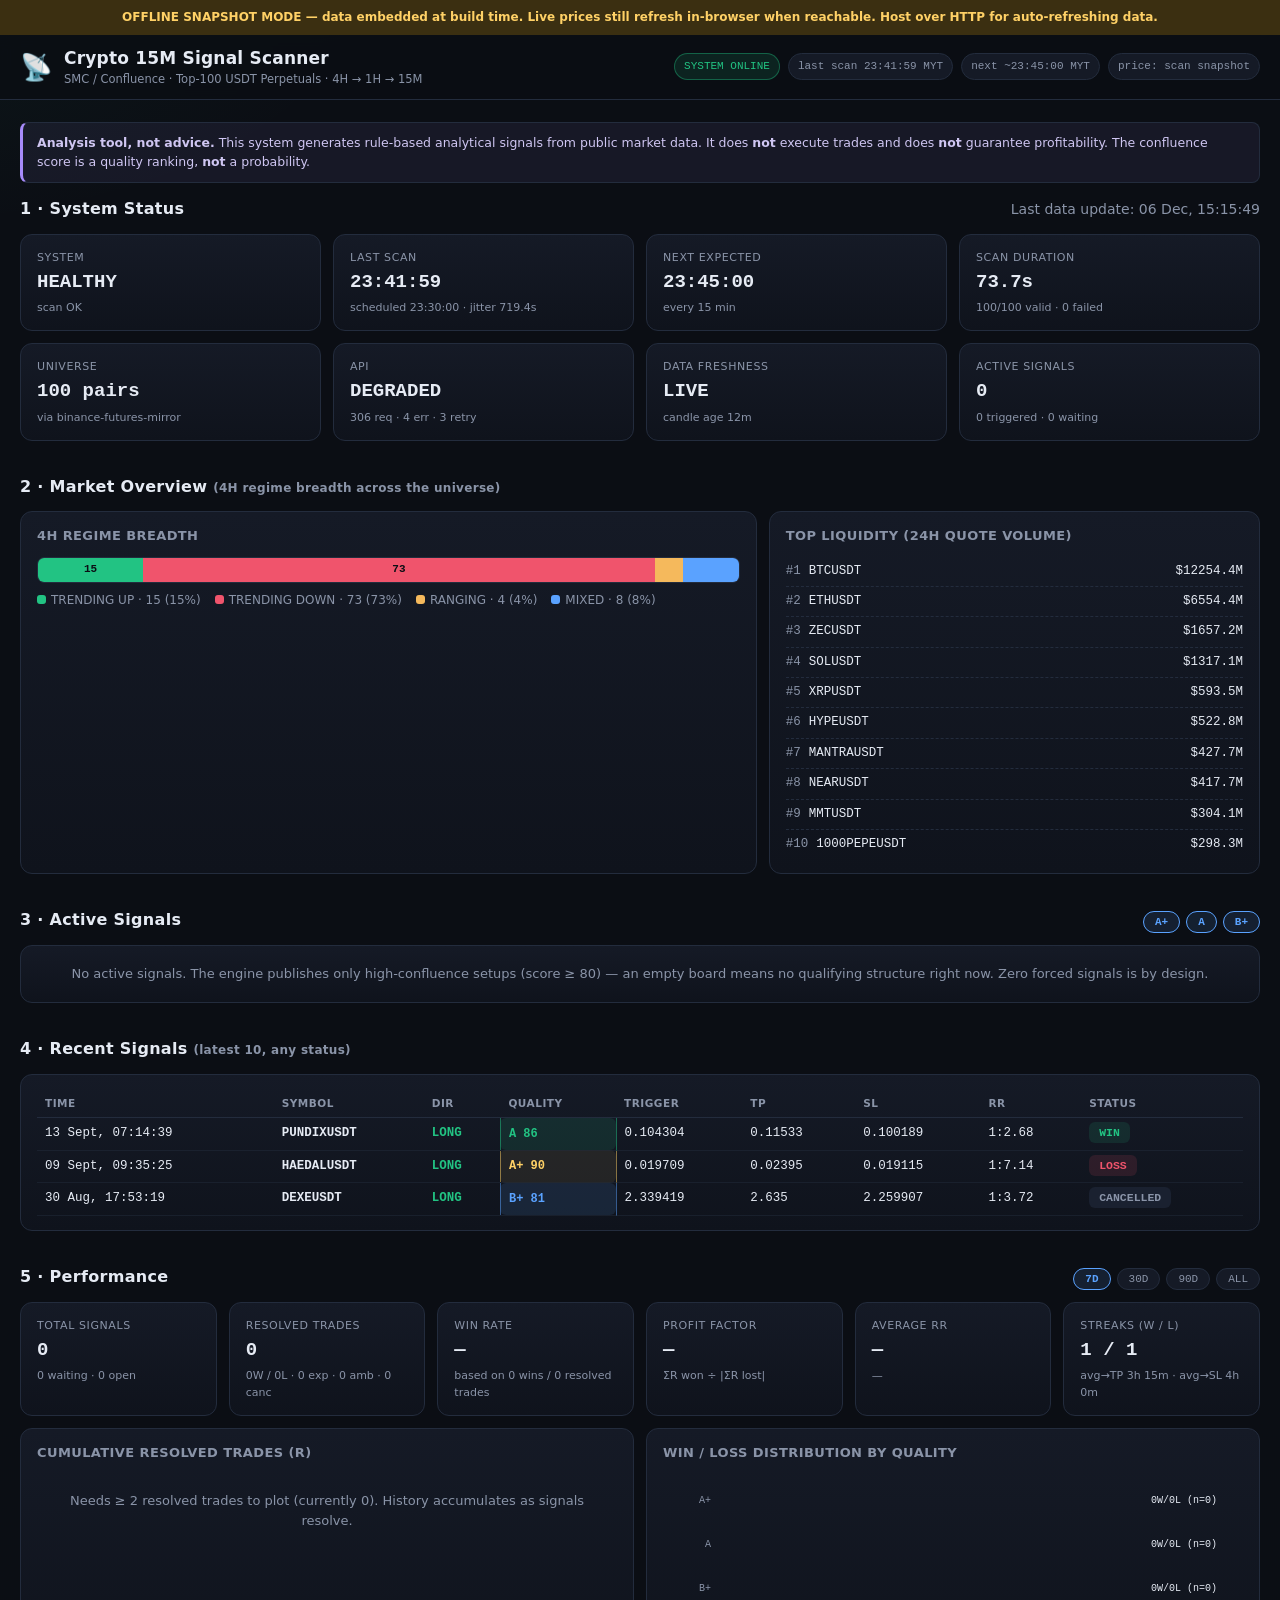
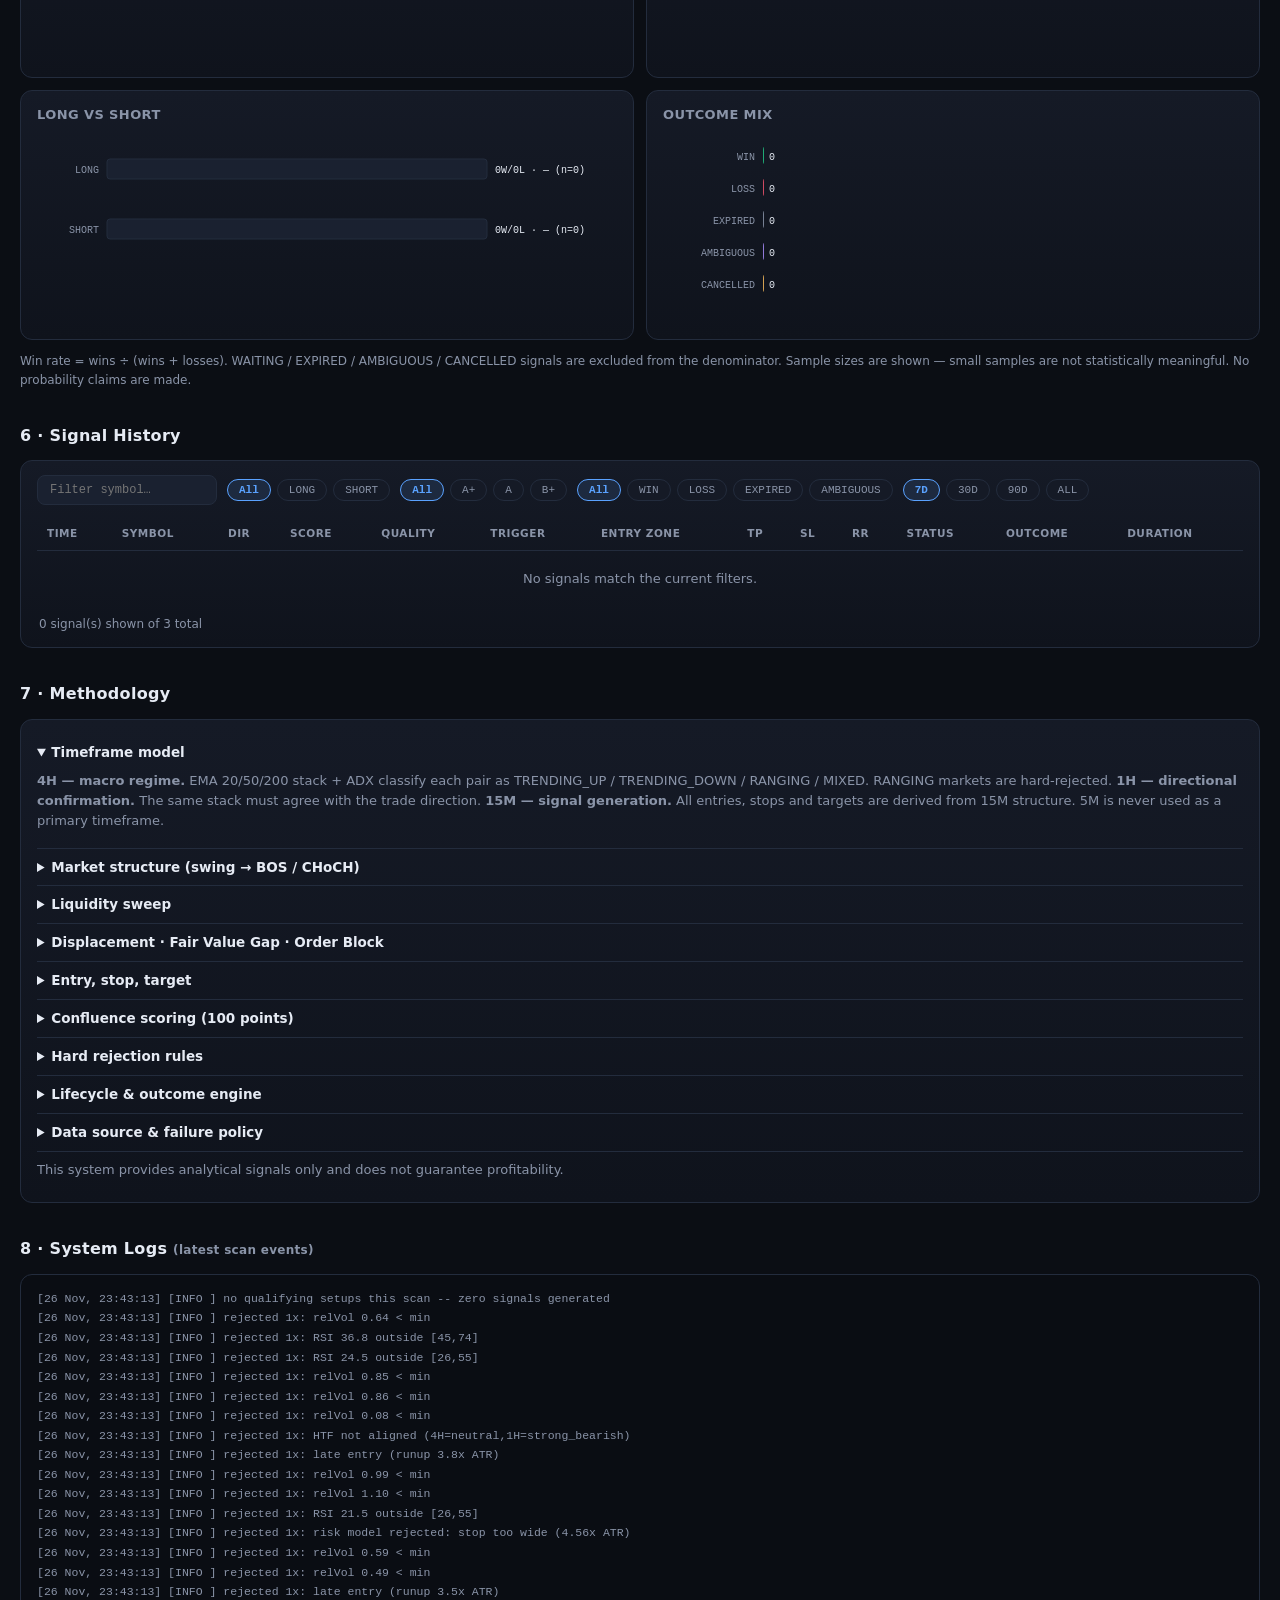
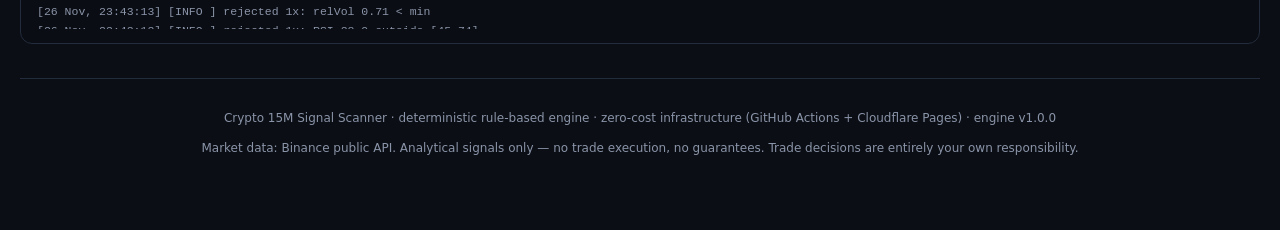
==== commit d46871ab: "chore: update market scan 2026-11-26 15:43" ====
--- a/frontend/dashboard-offline.html
+++ b/frontend/dashboard-offline.html
@@ -487,7 +487,7 @@
   </footer>
 </main>
 
-<script>window.__EMBEDDED_DATA__ = {"builtAt":1795671040737,"signals":{"generatedAt":1795670961350,"signals":[{"id":"SIG-0333ae5599","symbol":"DEXEUSDT","direction":"LONG","timeframe":"15m","quality":"B+","score":80.5,"components":{"htfAlignment":10.0,"marketStructure":15.0,"liquiditySmc":20.0,"momentum":15.0,"volume":5.5,"volatility":5,"riskReward":10.0},"generatedAt":1788083599345,"signalCandleCloseTime":1788083099999,"triggerPrice":2.3394186812,"entryPrice":2.3394186812,"entryZone":[2.3273252751,2.3394186812],"currentPrice":1.894,"currentPriceAt":1791006299999,"currentPriceSource":"scan","stopLoss":2.2599065938,"takeProfit":2.635,"riskReward":3.7174,"invalidationLevel":2.272,"targetKind":"swing_high","marketRegime":"MIXED","htf4hBias":"neutral","htf1hBias":"strong_bullish","structure":{"event":"CHoCH_up","ageBars":0,"level":2.332},"liquiditySweep":{"type":"bullish","level":2.288,"barsAgo":5},"bos":false,"choch":true,"displacement":true,"fvg":{"bottom":2.288,"top":2.295},"orderBlock":{"bottom":2.278,"top":2.288},"rsi":58.04,"adx":19.49,"atr":0.0241868123,"atrPercent":1.0354,"relativeVolume":1.549,"vwap":2.3014426479,"status":"CANCELLED","expiryAt":1788094399345,"tradeMaxDurationMs":14400000,"triggeredAt":1788083100000,"closedAt":1788098399999,"outcome":"max_holding_duration_exceeded","rMultiple":0.1834,"dataSource":"binance-futures-mirror","updatedAt":1788101184330},{"id":"SIG-b134a2922d","symbol":"HAEDALUSDT","direction":"LONG","timeframe":"15m","quality":"A+","score":90.1,"components":{"htfAlignment":20.0,"marketStructure":15.0,"liquiditySmc":20.0,"momentum":15.0,"volume":5.1,"volatility":5,"riskReward":10.0},"generatedAt":1788917725311,"signalCandleCloseTime":1788917399999,"triggerPrice":0.0197090289,"entryPrice":0.0197090289,"entryZone":[0.0196138844,0.0197090289],"currentPrice":0.02899,"currentPriceAt":1793850299999,"currentPriceSource":"scan","stopLoss":0.0191148555,"takeProfit":0.02395,"riskReward":7.1376,"invalidationLevel":0.01921,"targetKind":"swing_high","marketRegime":"TRENDING_UP","htf4hBias":"strong_bullish","htf1hBias":"strong_bullish","structure":{"event":"BOS_up","ageBars":2,"level":0.01953},"liquiditySweep":{"type":"bullish","level":0.0193,"barsAgo":8},"bos":true,"choch":false,"displacement":true,"fvg":{"bottom":0.01928,"top":0.01933},"orderBlock":{"bottom":0.01922,"top":0.0194},"rsi":59.82,"adx":20.49,"atr":0.000190289,"atrPercent":0.9714,"relativeVolume":1.512,"vwap":0.0192933721,"status":"LOSS","expiryAt":1788928525311,"tradeMaxDurationMs":14400000,"triggeredAt":1788918300000,"closedAt":1788932699999,"outcome":"sl_hit","rMultiple":-1.0,"dataSource":"binance-futures-mirror","updatedAt":1788936303856},{"id":"SIG-d3df9e91b4","symbol":"PUNDIXUSDT","direction":"LONG","timeframe":"15m","quality":"A","score":85.5,"components":{"htfAlignment":20.0,"marketStructure":15.0,"liquiditySmc":15.0,"momentum":15.0,"volume":8.7,"volatility":5,"riskReward":6.8},"generatedAt":1789254879709,"signalCandleCloseTime":1789254899999,"triggerPrice":0.1043042029,"entryPrice":0.1043042029,"entryZone":[0.1035831884,0.1043042029],"currentPrice":0.11122,"currentPriceAt":1789451999999,"currentPriceSource":"scan","stopLoss":0.1001889855,"takeProfit":0.11533,"riskReward":2.6793,"invalidationLevel":0.10091,"targetKind":"swing_high","marketRegime":"TRENDING_UP","htf4hBias":"strong_bullish","htf1hBias":"strong_bullish","structure":{"event":"CHoCH_up","ageBars":0,"level":0.1028},"liquiditySweep":{"type":"bullish","level":0.10129,"barsAgo":9},"bos":false,"choch":true,"displacement":true,"fvg":null,"orderBlock":{"bottom":0.10123,"top":0.10246},"rsi":60.62,"adx":19.13,"atr":0.0014420291,"atrPercent":1.3859,"relativeVolume":1.87,"vwap":0.1032046387,"status":"WIN","expiryAt":1789265679709,"tradeMaxDurationMs":14400000,"triggeredAt":1789254900000,"closedAt":1789266599999,"outcome":"tp_hit","rMultiple":2.6793,"dataSource":"binance-futures-mirror","updatedAt":1789280128963}]},"status":{"systemOnline":true,"health":"HEALTHY","version":"1.0.0","lastScan":{"scheduledAt":1795670100000,"executedAt":1795670961350,"jitterSeconds":861.4,"durationMs":79130,"status":"OK","universeSize":100,"universeSource":"binance-futures-mirror","market":"futures","symbolsScanned":100,"symbolsValid":100,"dataFailures":0,"failedSymbols":[],"candidates":0,"signalsGenerated":0,"rejects":{"HTF not aligned (4H=strong_bearish,1H=neutral)":30,"RSI 58.7 outside [26,55]":1,"relVol 0.32 \u003c min":1,"HTF not aligned (4H=strong_bearish,1H=bullish)":32,"relVol 0.46 \u003c min":1,"HTF conflict (4H+1H oppose)":42,"RSI 57.2 outside [26,55]":1,"volatility out of band (3.422%)":1,"volatility out of band (5.707%)":1,"HTF not aligned (4H=neutral,1H=strong_bullish)":7,"RSI 58.4 outside [26,55]":1,"RSI 63.8 outside [26,55]":1,"volatility out of band (4.743%)":1,"HTF not aligned (4H=neutral,1H=neutral)":2,"RSI 61.6 outside [26,55]":2,"relVol 0.88 \u003c min":1,"RSI 38.7 outside [45,74]":1,"relVol 0.70 \u003c min":1,"volatility out of band (3.165%)":1,"no displacement after structure event":2,"HTF not aligned (4H=strong_bullish,1H=neutral)":1,"RSI 35.8 outside [45,74]":1,"volatility out of band (3.722%)":1,"relVol 0.50 \u003c min":2,"RSI 57.0 outside [26,55]":1,"volatility out of band (5.022%)":1,"relVol 1.01 \u003c min":1,"RSI 55.2 outside [26,55]":1,"no liquidity sweep in window":3,"volatility out of band (5.137%)":1,"RSI 62.9 outside [26,55]":2,"relVol 0.64 \u003c min":1,"volatility out of band (3.293%)":1,"relVol 0.87 \u003c min":1,"RSI 62.7 outside [26,55]":1,"volatility out of band (3.863%)":1,"RSI 41.6 outside [45,74]":1,"relVol 0.42 \u003c min":1,"RSI 44.9 outside [45,74]":1,"relVol 0.58 \u003c min":3,"relVol 1.17 \u003c min":1,"RSI 66.5 outside [26,55]":1,"relVol 0.47 \u003c min":1,"RSI 69.7 outside [26,55]":1,"RSI 58.2 outside [26,55]":1,"relVol 0.24 \u003c min":1,"no CHoCH/BOS after sweep":2,"RSI 59.2 outside [26,55]":1,"RSI 68.0 outside [26,55]":1,"relVol 0.59 \u003c min":3,"RSI 62.6 outside [26,55]":1,"relVol 0.49 \u003c min":2,"HTF not aligned (4H=bearish,1H=bullish)":2,"RSI 63.0 outside [26,55]":1,"RSI 39.9 outside [45,74]":1,"HTF not aligned (4H=strong_bearish,1H=strong_bullish)":4,"RSI 65.3 outside [26,55]":1,"RSI 58.6 outside [26,55]":1,"RSI 59.1 outside [26,55]":1,"ADX 11.5 \u003c min and not emerging":1,"relVol 0.51 \u003c min":1,"relVol 0.28 \u003c min":1,"4H regime RANGING":3,"RSI 84.0 outside [45,74]":1,"relVol 0.55 \u003c min":1,"relVol 0.84 \u003c min":2,"RSI 69.0 outside [26,55]":1,"relVol 0.33 \u003c min":1,"RSI 64.0 outside [26,55]":1,"RSI 59.8 outside [26,55]":1,"relVol 0.77 \u003c min":1,"RSI 65.5 outside [26,55]":1,"relVol 0.91 \u003c min":1},"apiStats":{"requests":306,"errors":4,"retries":3,"rateLimitHits":0,"lastError":"HTTP 451 geo-restricted host=fapi.binance.com","endpointUsed":"binance-futures-mirror","marketUsed":"futures"},"apiHealth":"DEGRADED","dataFreshness":{"label":"LIVE","newestCandleCloseMs":1795670999999,"ageSeconds":-38.6},"activeSignals":0},"lastSuccessfulScan":1795670961350,"nextExpectedScanAt":1795671000000,"logs":[{"ts":1795618873977,"level":"info","msg":"rejected 1x: risk model rejected: stop too wide (3.80x ATR)"},{"ts":1795618873977,"level":"info","msg":"rejected 1x: relVol 0.71 \u003c min"},{"ts":1795618873977,"level":"info","msg":"rejected 1x: risk model rejected: stop too wide (3.70x ATR)"},{"ts":1795618873977,"level":"info","msg":"rejected 1x: relVol 0.84 \u003c min"},{"ts":1795618873977,"level":"info","msg":"rejected 1x: risk model rejected: stop too wide (4.36x ATR)"},{"ts":1795618873977,"level":"info","msg":"rejected 1x: risk model rejected: stop too wide (4.30x ATR)"},{"ts":1795618873977,"level":"info","msg":"rejected 1x: volatility out of band (3.200%)"},{"ts":1795618873977,"level":"info","msg":"rejected 1x: relVol 0.78 \u003c min"},{"ts":1795618873977,"level":"info","msg":"rejected 1x: risk model rejected: stop too wide (3.96x ATR)"},{"ts":1795618873977,"level":"info","msg":"rejected 1x: relVol 0.89 \u003c min"},{"ts":1795618873977,"level":"info","msg":"rejected 1x: relVol 0.46 \u003c min"},{"ts":1795618873977,"level":"info","msg":"rejected 1x: relVol 0.34 \u003c min"},{"ts":1795618873977,"level":"info","msg":"rejected 1x: risk model rejected: stop too wide (5.72x ATR)"},{"ts":1795618873977,"level":"info","msg":"rejected 1x: risk model rejected: stop too wide (4.82x ATR)"},{"ts":1795618873977,"level":"info","msg":"rejected 1x: relVol 0.52 \u003c min"},{"ts":1795618873977,"level":"info","msg":"rejected 1x: HTF not aligned (4H=strong_bearish,1H=neutral)"},{"ts":1795618873977,"level":"info","msg":"rejected 1x: risk model rejected: stop too wide (4.04x ATR)"},{"ts":1795618873977,"level":"info","msg":"rejected 1x: RSI 58.0 outside [26,55]"},{"ts":1795618873977,"level":"info","msg":"rejected 1x: RSI 55.7 outside [26,55]"},{"ts":1795618873977,"level":"info","msg":"rejected 1x: relVol 1.13 \u003c min"},{"ts":1795618873977,"level":"info","msg":"rejected 1x: risk model rejected: stop too wide (3.68x ATR)"},{"ts":1795618873977,"level":"info","msg":"rejected 1x: RSI 39.9 outside [45,74]"},{"ts":1795618873977,"level":"info","msg":"rejected 1x: risk model rejected: stop too wide (3.76x ATR)"},{"ts":1795618873977,"level":"info","msg":"rejected 1x: risk model rejected: stop too wide (3.97x ATR)"},{"ts":1795618873977,"level":"info","msg":"rejected 1x: RSI 55.2 outside [26,55]"},{"ts":1795618873977,"level":"info","msg":"rejected 1x: relVol 0.73 \u003c min"},{"ts":1795618873977,"level":"info","msg":"rejected 1x: RSI 38.7 outside [45,74]"},{"ts":1795618873977,"level":"info","msg":"no qualifying setups this scan -- zero signals generated"},{"ts":1795649947925,"level":"info","msg":"scan start v1.0.0 scheduled=1795649400000 actual=1795649947922 (jitter 547.9s)"},{"ts":1795649958120,"level":"info","msg":"universe: 100 symbols selected from 518 USDT perp candidates (binance-futures-mirror)"},{"ts":1795649970092,"level":"info","msg":"klines collected for 20/100 symbols"},{"ts":1795649981130,"level":"info","msg":"klines collected for 40/100 symbols"},{"ts":1795649992444,"level":"info","msg":"klines collected for 60/100 symbols"},{"ts":1795650006067,"level":"info","msg":"klines collected for 80/100 symbols"},{"ts":1795650017857,"level":"info","msg":"klines collected for 100/100 symbols"},{"ts":1795650018458,"level":"info","msg":"rejected 74x: HTF conflict (4H+1H oppose)"},{"ts":1795650018458,"level":"info","msg":"rejected 12x: HTF not aligned (4H=strong_bearish,1H=bullish)"},{"ts":1795650018458,"level":"info","msg":"rejected 8x: HTF not aligned (4H=strong_bearish,1H=strong_bullish)"},{"ts":1795650018458,"level":"info","msg":"rejected 5x: HTF not aligned (4H=strong_bearish,1H=neutral)"},{"ts":1795650018458,"level":"info","msg":"rejected 4x: HTF not aligned (4H=bearish,1H=strong_bullish)"},{"ts":1795650018458,"level":"info","msg":"rejected 4x: HTF not aligned (4H=neutral,1H=strong_bullish)"},{"ts":1795650018458,"level":"info","msg":"rejected 4x: 4H regime RANGING"},{"ts":1795650018458,"level":"info","msg":"rejected 3x: relVol 0.56 \u003c min"},{"ts":1795650018458,"level":"info","msg":"rejected 2x: RSI 57.4 outside [26,55]"},{"ts":1795650018458,"level":"info","msg":"rejected 2x: relVol 0.41 \u003c min"},{"ts":1795650018458,"level":"info","msg":"rejected 2x: relVol 0.47 \u003c min"},{"ts":1795650018458,"level":"info","msg":"rejected 2x: RSI 60.7 outside [26,55]"},{"ts":1795650018458,"level":"info","msg":"rejected 2x: relVol 0.65 \u003c min"},{"ts":1795650018458,"level":"info","msg":"rejected 2x: HTF not aligned (4H=strong_bullish,1H=neutral)"},{"ts":1795650018458,"level":"info","msg":"rejected 2x: relVol 1.14 \u003c min"},{"ts":1795650018458,"level":"info","msg":"rejected 2x: RSI 63.2 outside [26,55]"},{"ts":1795650018458,"level":"info","msg":"rejected 2x: HTF not aligned (4H=bearish,1H=bullish)"},{"ts":1795650018458,"level":"info","msg":"rejected 2x: no liquidity sweep in window"},{"ts":1795650018458,"level":"info","msg":"rejected 2x: HTF not aligned (4H=bullish,1H=strong_bearish)"},{"ts":1795650018458,"level":"info","msg":"rejected 1x: RSI 60.1 outside [26,55]"},{"ts":1795650018458,"level":"info","msg":"rejected 1x: RSI 61.1 outside [26,55]"},{"ts":1795650018458,"level":"info","msg":"rejected 1x: RSI 61.9 outside [26,55]"},{"ts":1795650018458,"level":"info","msg":"rejected 1x: RSI 57.1 outside [26,55]"},{"ts":1795650018458,"level":"info","msg":"rejected 1x: volatility out of band (3.044%)"},{"ts":1795650018458,"level":"info","msg":"rejected 1x: RSI 61.3 outside [26,55]"},{"ts":1795650018458,"level":"info","msg":"rejected 1x: RSI 56.2 outside [26,55]"},{"ts":1795650018458,"level":"info","msg":"rejected 1x: HTF not aligned (4H=neutral,1H=strong_bearish)"},{"ts":1795650018458,"level":"info","msg":"rejected 1x: RSI 58.8 outside [26,55]"},{"ts":1795650018458,"level":"info","msg":"rejected 1x: RSI 65.1 outside [26,55]"},{"ts":1795650018458,"level":"info","msg":"rejected 1x: RSI 38.3 outside [45,74]"},{"ts":1795650018458,"level":"info","msg":"rejected 1x: RSI 65.7 outside [26,55]"},{"ts":1795650018458,"level":"info","msg":"rejected 1x: relVol 0.58 \u003c min"},{"ts":1795650018458,"level":"info","msg":"rejected 1x: ADX 13.4 \u003c min and not emerging"},{"ts":1795650018458,"level":"info","msg":"rejected 1x: RSI 58.9 outside [26,55]"},{"ts":1795650018458,"level":"info","msg":"rejected 1x: relVol 0.57 \u003c min"},{"ts":1795650018458,"level":"info","msg":"rejected 1x: RSI 77.7 outside [45,74]"},{"ts":1795650018458,"level":"info","msg":"rejected 1x: RSI 58.5 outside [26,55]"},{"ts":1795650018458,"level":"info","msg":"rejected 1x: relVol 0.83 \u003c min"},{"ts":1795650018458,"level":"info","msg":"rejected 1x: RSI 55.4 outside [26,55]"},{"ts":1795650018458,"level":"info","msg":"rejected 1x: RSI 63.5 outside [26,55]"},{"ts":1795650018458,"level":"info","msg":"rejected 1x: RSI 32.2 outside [45,74]"},{"ts":1795650018458,"level":"info","msg":"rejected 1x: RSI 60.4 outside [26,55]"},{"ts":1795650018458,"level":"info","msg":"rejected 1x: RSI 71.4 outside [26,55]"},{"ts":1795650018458,"level":"info","msg":"rejected 1x: volatility out of band (3.257%)"},{"ts":1795650018458,"level":"info","msg":"rejected 1x: relVol 0.36 \u003c min"},{"ts":1795650018458,"level":"info","msg":"rejected 1x: RSI 65.4 outside [26,55]"},{"ts":1795650018458,"level":"info","msg":"rejected 1x: relVol 0.32 \u003c min"},{"ts":1795650018458,"level":"info","msg":"rejected 1x: relVol 0.40 \u003c min"},{"ts":1795650018458,"level":"info","msg":"rejected 1x: RSI 60.0 outside [26,55]"},{"ts":1795650018458,"level":"info","msg":"rejected 1x: RSI 59.2 outside [26,55]"},{"ts":1795650018458,"level":"info","msg":"rejected 1x: RSI 56.0 outside [26,55]"},{"ts":1795650018458,"level":"info","msg":"rejected 1x: RSI 59.1 outside [26,55]"},{"ts":1795650018458,"level":"info","msg":"rejected 1x: RSI 56.5 outside [26,55]"},{"ts":1795650018458,"level":"info","msg":"rejected 1x: relVol 0.52 \u003c min"},{"ts":1795650018458,"level":"info","msg":"rejected 1x: ADX 9.5 \u003c min and not emerging"},{"ts":1795650018458,"level":"info","msg":"rejected 1x: RSI 63.3 outside [26,55]"},{"ts":1795650018458,"level":"info","msg":"rejected 1x: RSI 57.0 outside [26,55]"},{"ts":1795650018458,"level":"info","msg":"rejected 1x: relVol 0.60 \u003c min"},{"ts":1795650018458,"level":"info","msg":"rejected 1x: relVol 1.04 \u003c min"},{"ts":1795650018458,"level":"info","msg":"rejected 1x: relVol 0.68 \u003c min"},{"ts":1795650018458,"level":"info","msg":"rejected 1x: volatility out of band (3.013%)"},{"ts":1795650018458,"level":"info","msg":"rejected 1x: RSI 62.0 outside [26,55]"},{"ts":1795650018458,"level":"info","msg":"rejected 1x: relVol 0.79 \u003c min"},{"ts":1795650018458,"level":"info","msg":"rejected 1x: relVol 0.72 \u003c min"},{"ts":1795650018458,"level":"info","msg":"rejected 1x: RSI 58.3 outside [26,55]"},{"ts":1795650018458,"level":"info","msg":"rejected 1x: no CHoCH/BOS after sweep"},{"ts":1795650018458,"level":"info","msg":"rejected 1x: relVol 1.06 \u003c min"},{"ts":1795650018458,"level":"info","msg":"rejected 1x: RSI 72.0 outside [26,55]"},{"ts":1795650018458,"level":"info","msg":"rejected 1x: relVol 0.39 \u003c min"},{"ts":1795650018458,"level":"info","msg":"rejected 1x: RSI 66.6 outside [26,55]"},{"ts":1795650018458,"level":"info","msg":"rejected 1x: relVol 0.31 \u003c min"},{"ts":1795650018458,"level":"info","msg":"rejected 1x: relVol 1.17 \u003c min"},{"ts":1795650018458,"level":"info","msg":"rejected 1x: RSI 67.4 outside [26,55]"},{"ts":1795650018458,"level":"info","msg":"rejected 1x: RSI 60.9 outside [26,55]"},{"ts":1795650018458,"level":"info","msg":"rejected 1x: ADX 8.3 \u003c min and not emerging"},{"ts":1795650018458,"level":"info","msg":"rejected 1x: RSI 65.3 outside [26,55]"},{"ts":1795650018458,"level":"info","msg":"rejected 1x: relVol 0.95 \u003c min"},{"ts":1795650018458,"level":"info","msg":"rejected 1x: relVol 0.71 \u003c min"},{"ts":1795650018458,"level":"info","msg":"rejected 1x: RSI 61.4 outside [26,55]"},{"ts":1795650018458,"level":"info","msg":"rejected 1x: RSI 55.2 outside [26,55]"},{"ts":1795650018458,"level":"info","msg":"rejected 1x: RSI 56.3 outside [26,55]"},{"ts":1795650018458,"level":"info","msg":"rejected 1x: relVol 0.35 \u003c min"},{"ts":1795650018458,"level":"info","msg":"rejected 1x: RSI 56.7 outside [26,55]"},{"ts":1795650018458,"level":"info","msg":"no qualifying setups this scan -- zero signals generated"},{"ts":1795670961353,"level":"info","msg":"scan start v1.0.0 scheduled=1795670100000 actual=1795670961350 (jitter 861.4s)"},{"ts":1795670972306,"level":"info","msg":"universe: 100 symbols selected from 518 USDT perp candidates (binance-futures-mirror)"},{"ts":1795670986046,"level":"info","msg":"klines collected for 20/100 symbols"},{"ts":1795670999884,"level":"info","msg":"klines collected for 40/100 symbols"},{"ts":1795671013654,"level":"info","msg":"klines collected for 60/100 symbols"},{"ts":1795671027203,"level":"info","msg":"klines collected for 80/100 symbols"},{"ts":1795671039846,"level":"info","msg":"klines collected for 100/100 symbols"},{"ts":1795671040480,"level":"info","msg":"rejected 42x: HTF conflict (4H+1H oppose)"},{"ts":1795671040480,"level":"info","msg":"rejected 32x: HTF not aligned (4H=strong_bearish,1H=bullish)"},{"ts":1795671040480,"level":"info","msg":"rejected 30x: HTF not aligned (4H=strong_bearish,1H=neutral)"},{"ts":1795671040480,"level":"info","msg":"rejected 7x: HTF not aligned (4H=neutral,1H=strong_bullish)"},{"ts":1795671040480,"level":"info","msg":"rejected 4x: HTF not aligned (4H=strong_bearish,1H=strong_bullish)"},{"ts":1795671040480,"level":"info","msg":"rejected 3x: no liquidity sweep in window"},{"ts":1795671040480,"level":"info","msg":"rejected 3x: relVol 0.58 \u003c min"},{"ts":1795671040480,"level":"info","msg":"rejected 3x: relVol 0.59 \u003c min"},{"ts":1795671040480,"level":"info","msg":"rejected 3x: 4H regime RANGING"},{"ts":1795671040480,"level":"info","msg":"rejected 2x: HTF not aligned (4H=neutral,1H=neutral)"},{"ts":1795671040480,"level":"info","msg":"rejected 2x: RSI 61.6 outside [26,55]"},{"ts":1795671040480,"level":"info","msg":"rejected 2x: no displacement after structure event"},{"ts":1795671040480,"level":"info","msg":"rejected 2x: relVol 0.50 \u003c min"},{"ts":1795671040480,"level":"info","msg":"rejected 2x: RSI 62.9 outside [26,55]"},{"ts":1795671040480,"level":"info","msg":"rejected 2x: no CHoCH/BOS after sweep"},{"ts":1795671040480,"level":"info","msg":"rejected 2x: relVol 0.49 \u003c min"},{"ts":1795671040480,"level":"info","msg":"rejected 2x: HTF not aligned (4H=bearish,1H=bullish)"},{"ts":1795671040480,"level":"info","msg":"rejected 2x: relVol 0.84 \u003c min"},{"ts":1795671040480,"level":"info","msg":"rejected 1x: RSI 58.7 outside [26,55]"},{"ts":1795671040480,"level":"info","msg":"rejected 1x: relVol 0.32 \u003c min"},{"ts":1795671040480,"level":"info","msg":"rejected 1x: relVol 0.46 \u003c min"},{"ts":1795671040480,"level":"info","msg":"rejected 1x: RSI 57.2 outside [26,55]"},{"ts":1795671040480,"level":"info","msg":"rejected 1x: volatility out of band (3.422%)"},{"ts":1795671040480,"level":"info","msg":"rejected 1x: volatility out of band (5.707%)"},{"ts":1795671040480,"level":"info","msg":"rejected 1x: RSI 58.4 outside [26,55]"},{"ts":1795671040480,"level":"info","msg":"rejected 1x: RSI 63.8 outside [26,55]"},{"ts":1795671040480,"level":"info","msg":"rejected 1x: volatility out of band (4.743%)"},{"ts":1795671040480,"level":"info","msg":"rejected 1x: relVol 0.88 \u003c min"},{"ts":1795671040480,"level":"info","msg":"rejected 1x: RSI 38.7 outside [45,74]"},{"ts":1795671040480,"level":"info","msg":"rejected 1x: relVol 0.70 \u003c min"},{"ts":1795671040480,"level":"info","msg":"rejected 1x: volatility out of band (3.165%)"},{"ts":1795671040480,"level":"info","msg":"rejected 1x: HTF not aligned (4H=strong_bullish,1H=neutral)"},{"ts":1795671040480,"level":"info","msg":"rejected 1x: RSI 35.8 outside [45,74]"},{"ts":1795671040480,"level":"info","msg":"rejected 1x: volatility out of band (3.722%)"},{"ts":1795671040480,"level":"info","msg":"rejected 1x: RSI 57.0 outside [26,55]"},{"ts":1795671040480,"level":"info","msg":"rejected 1x: volatility out of band (5.022%)"},{"ts":1795671040480,"level":"info","msg":"rejected 1x: relVol 1.01 \u003c min"},{"ts":1795671040480,"level":"info","msg":"rejected 1x: RSI 55.2 outside [26,55]"},{"ts":1795671040480,"level":"info","msg":"rejected 1x: volatility out of band (5.137%)"},{"ts":1795671040480,"level":"info","msg":"rejected 1x: relVol 0.64 \u003c min"},{"ts":1795671040480,"level":"info","msg":"rejected 1x: volatility out of band (3.293%)"},{"ts":1795671040480,"level":"info","msg":"rejected 1x: relVol 0.87 \u003c min"},{"ts":1795671040480,"level":"info","msg":"rejected 1x: RSI 62.7 outside [26,55]"},{"ts":1795671040480,"level":"info","msg":"rejected 1x: volatility out of band (3.863%)"},{"ts":1795671040480,"level":"info","msg":"rejected 1x: RSI 41.6 outside [45,74]"},{"ts":1795671040480,"level":"info","msg":"rejected 1x: relVol 0.42 \u003c min"},{"ts":1795671040480,"level":"info","msg":"rejected 1x: RSI 44.9 outside [45,74]"},{"ts":1795671040480,"level":"info","msg":"rejected 1x: relVol 1.17 \u003c min"},{"ts":1795671040480,"level":"info","msg":"rejected 1x: RSI 66.5 outside [26,55]"},{"ts":1795671040480,"level":"info","msg":"rejected 1x: relVol 0.47 \u003c min"},{"ts":1795671040480,"level":"info","msg":"rejected 1x: RSI 69.7 outside [26,55]"},{"ts":1795671040480,"level":"info","msg":"rejected 1x: RSI 58.2 outside [26,55]"},{"ts":1795671040480,"level":"info","msg":"rejected 1x: relVol 0.24 \u003c min"},{"ts":1795671040480,"level":"info","msg":"rejected 1x: RSI 59.2 outside [26,55]"},{"ts":1795671040480,"level":"info","msg":"rejected 1x: RSI 68.0 outside [26,55]"},{"ts":1795671040480,"level":"info","msg":"rejected 1x: RSI 62.6 outside [26,55]"},{"ts":1795671040480,"level":"info","msg":"rejected 1x: RSI 63.0 outside [26,55]"},{"ts":1795671040480,"level":"info","msg":"rejected 1x: RSI 39.9 outside [45,74]"},{"ts":1795671040480,"level":"info","msg":"rejected 1x: RSI 65.3 outside [26,55]"},{"ts":1795671040480,"level":"info","msg":"rejected 1x: RSI 58.6 outside [26,55]"},{"ts":1795671040480,"level":"info","msg":"rejected 1x: RSI 59.1 outside [26,55]"},{"ts":1795671040480,"level":"info","msg":"rejected 1x: ADX 11.5 \u003c min and not emerging"},{"ts":1795671040480,"level":"info","msg":"rejected 1x: relVol 0.51 \u003c min"},{"ts":1795671040480,"level":"info","msg":"rejected 1x: relVol 0.28 \u003c min"},{"ts":1795671040480,"level":"info","msg":"rejected 1x: RSI 84.0 outside [45,74]"},{"ts":1795671040480,"level":"info","msg":"rejected 1x: relVol 0.55 \u003c min"},{"ts":1795671040480,"level":"info","msg":"rejected 1x: RSI 69.0 outside [26,55]"},{"ts":1795671040480,"level":"info","msg":"rejected 1x: relVol 0.33 \u003c min"},{"ts":1795671040480,"level":"info","msg":"rejected 1x: RSI 64.0 outside [26,55]"},{"ts":1795671040480,"level":"info","msg":"rejected 1x: RSI 59.8 outside [26,55]"},{"ts":1795671040480,"level":"info","msg":"rejected 1x: relVol 0.77 \u003c min"},{"ts":1795671040480,"level":"info","msg":"rejected 1x: RSI 65.5 outside [26,55]"},{"ts":1795671040480,"level":"info","msg":"rejected 1x: relVol 0.91 \u003c min"},{"ts":1795671040480,"level":"info","msg":"no qualifying setups this scan -- zero signals generated"}]},"snapshots":[{"ts":1790190333061,"universeSize":100,"source":"binance-futures-mirror","breadth":{"TRENDING_UP":93,"TRENDING_DOWN":2,"RANGING":3,"MIXED":2},"activeSignals":0,"signalsGenerated":0,"avgScore":null,"topVolume":[{"symbol":"BTCUSDT","quoteVolume":18190821845.55,"rank":1},{"symbol":"ETHUSDT","quoteVolume":12290658401.05,"rank":2},{"symbol":"ZECUSDT","quoteVolume":3373409671.39,"rank":3},{"symbol":"SOLUSDT","quoteVolume":2916888360.53,"rank":4},{"symbol":"XRPUSDT","quoteVolume":2546201845.87,"rank":5},{"symbol":"NEARUSDT","quoteVolume":1316976725.66,"rank":6},{"symbol":"UNIUSDT","quoteVolume":1291209671.01,"rank":7},{"symbol":"DOGEUSDT","quoteVolume":1091132968.66,"rank":8},{"symbol":"BCHUSDT","quoteVolume":1020882811.56,"rank":9},{"symbol":"HYPEUSDT","quoteVolume":899236805.63,"rank":10}]},{"ts":1790201988961,"universeSize":100,"source":"binance-futures-mirror","breadth":{"TRENDING_UP":92,"TRENDING_DOWN":3,"RANGING":2,"MIXED":3},"activeSignals":0,"signalsGenerated":0,"avgScore":null,"topVolume":[{"symbol":"BTCUSDT","quoteVolume":18057297545.54,"rank":1},{"symbol":"ETHUSDT","quoteVolume":12370417453.34,"rank":2},{"symbol":"ZECUSDT","quoteVolume":3484140109.12,"rank":3},{"symbol":"SOLUSDT","quoteVolume":2855790117.93,"rank":4},{"symbol":"XRPUSDT","quoteVolume":2421870493.85,"rank":5},{"symbol":"NEARUSDT","quoteVolume":1340314504.74,"rank":6},{"symbol":"UNIUSDT","quoteVolume":1271923872.81,"rank":7},{"symbol":"DOGEUSDT","quoteVolume":1072275761.02,"rank":8},{"symbol":"BCHUSDT","quoteVolume":973546244.26,"rank":9},{"symbol":"HYPEUSDT","quoteVolume":863466418.97,"rank":10}]},{"ts":1790210900031,"universeSize":100,"source":"binance-futures-mirror","breadth":{"TRENDING_UP":91,"TRENDING_DOWN":4,"RANGING":2,"MIXED":3},"activeSignals":0,"signalsGenerated":0,"avgScore":null,"topVolume":[{"symbol":"BTCUSDT","quoteVolume":17616999033.02,"rank":1},{"symbol":"ETHUSDT","quoteVolume":11841991293.19,"rank":2},{"symbol":"ZECUSDT","quoteVolume":3065238556.27,"rank":3},{"symbol":"SOLUSDT","quoteVolume":2733192531.44,"rank":4},{"symbol":"XRPUSDT","quoteVolume":2352154056.64,"rank":5},{"symbol":"NEARUSDT","quoteVolume":1334313680.24,"rank":6},{"symbol":"UNIUSDT","quoteVolume":1057939586.88,"rank":7},{"symbol":"DOGEUSDT","quoteVolume":1043229820.09,"rank":8},{"symbol":"BCHUSDT","quoteVolume":917920024.25,"rank":9},{"symbol":"HYPEUSDT","quoteVolume":835979804.74,"rank":10}]},{"ts":1790229690133,"universeSize":100,"source":"binance-futures-mirror","breadth":{"TRENDING_UP":91,"TRENDING_DOWN":4,"RANGING":2,"MIXED":3},"activeSignals":0,"signalsGenerated":0,"avgScore":null,"topVolume":[{"symbol":"BTCUSDT","quoteVolume":16923089266.94,"rank":1},{"symbol":"ETHUSDT","quoteVolume":11389346769.77,"rank":2},{"symbol":"ZECUSDT","quoteVolume":2972325404.1,"rank":3},{"symbol":"SOLUSDT","quoteVolume":2625705105.75,"rank":4},{"symbol":"XRPUSDT","quoteVolume":2006824439.58,"rank":5},{"symbol":"NEARUSDT","quoteVolume":1373645540.14,"rank":6},{"symbol":"DOGEUSDT","quoteVolume":916017825.54,"rank":7},{"symbol":"HYPEUSDT","quoteVolume":884927867.85,"rank":8},{"symbol":"BCHUSDT","quoteVolume":871720413.52,"rank":9},{"symbol":"UNIUSDT","quoteVolume":842100064.61,"rank":10}]},{"ts":1790250717203,"universeSize":100,"source":"binance-futures-mirror","breadth":{"TRENDING_UP":89,"TRENDING_DOWN":4,"RANGING":2,"MIXED":5},"activeSignals":0,"signalsGenerated":0,"avgScore":null,"topVolume":[{"symbol":"BTCUSDT","quoteVolume":18043579911.92,"rank":1},{"symbol":"ETHUSDT","quoteVolume":11549716915.99,"rank":2},{"symbol":"ZECUSDT","quoteVolume":2969668362.95,"rank":3},{"symbol":"SOLUSDT","quoteVolume":2593920071.77,"rank":4},{"symbol":"XRPUSDT","quoteVolume":1895325313.18,"rank":5},{"symbol":"NEARUSDT","quoteVolume":1313192988.48,"rank":6},{"symbol":"HYPEUSDT","quoteVolume":1093760127.17,"rank":7},{"symbol":"DOGEUSDT","quoteVolume":805205459.14,"rank":8},{"symbol":"UNIUSDT","quoteVolume":714689060.59,"rank":9},{"symbol":"BCHUSDT","quoteVolume":619302391.05,"rank":10}]},{"ts":1790269164305,"universeSize":100,"source":"binance-futures-mirror","breadth":{"TRENDING_UP":89,"TRENDING_DOWN":3,"RANGING":1,"MIXED":7},"activeSignals":0,"signalsGenerated":0,"avgScore":null,"topVolume":[{"symbol":"BTCUSDT","quoteVolume":13588211121.82,"rank":1},{"symbol":"ETHUSDT","quoteVolume":9649476911.07,"rank":2},{"symbol":"ZECUSDT","quoteVolume":2339266150.39,"rank":3},{"symbol":"SOLUSDT","quoteVolume":2225070083.84,"rank":4},{"symbol":"XRPUSDT","quoteVolume":1684008330.67,"rank":5},{"symbol":"NEARUSDT","quoteVolume":1047933236.13,"rank":6},{"symbol":"HYPEUSDT","quoteVolume":988358710.14,"rank":7},{"symbol":"DOGEUSDT","quoteVolume":636806759.41,"rank":8},{"symbol":"LTCUSDT","quoteVolume":634460546.41,"rank":9},{"symbol":"ONDOUSDT","quoteVolume":609197097.25,"rank":10}]},{"ts":1790281446939,"universeSize":100,"source":"binance-futures-mirror","breadth":{"TRENDING_UP":88,"TRENDING_DOWN":4,"RANGING":2,"MIXED":6},"activeSignals":0,"signalsGenerated":0,"avgScore":null,"topVolume":[{"symbol":"BTCUSDT","quoteVolume":13324478827.4,"rank":1},{"symbol":"ETHUSDT","quoteVolume":9888587644.6,"rank":2},{"symbol":"ZECUSDT","quoteVolume":2371559890.05,"rank":3},{"symbol":"SOLUSDT","quoteVolume":2310728417.01,"rank":4},{"symbol":"XRPUSDT","quoteVolume":1716849060.68,"rank":5},{"symbol":"NEARUSDT","quoteVolume":1037938498.56,"rank":6},{"symbol":"HYPEUSDT","quoteVolume":958105258.43,"rank":7},{"symbol":"ONDOUSDT","quoteVolume":731045708.48,"rank":8},{"symbol":"LTCUSDT","quoteVolume":725857135.69,"rank":9},{"symbol":"DOGEUSDT","quoteVolume":658034542.33,"rank":10}]},{"ts":1790292105218,"universeSize":100,"source":"binance-futures-mirror","breadth":{"TRENDING_UP":88,"TRENDING_DOWN":4,"RANGING":2,"MIXED":6},"activeSignals":0,"signalsGenerated":0,"avgScore":null,"topVolume":[{"symbol":"BTCUSDT","quoteVolume":13378648518.17,"rank":1},{"symbol":"ETHUSDT","quoteVolume":9677588482.42,"rank":2},{"symbol":"SOLUSDT","quoteVolume":2290766699.51,"rank":3},{"symbol":"ZECUSDT","quoteVolume":2258269750.46,"rank":4},{"symbol":"XRPUSDT","quoteVolume":1687302165.53,"rank":5},{"symbol":"NEARUSDT","quoteVolume":1030084844.67,"rank":6},{"symbol":"HYPEUSDT","quoteVolume":977686939.91,"rank":7},{"symbol":"ONDOUSDT","quoteVolume":769787799.02,"rank":8},{"symbol":"LTCUSDT","quoteVolume":745382453.09,"rank":9},{"symbol":"DOGEUSDT","quoteVolume":651841269.9,"rank":10}]},{"ts":1790300936998,"universeSize":100,"source":"binance-futures-mirror","breadth":{"TRENDING_UP":87,"TRENDING_DOWN":6,"RANGING":2,"MIXED":5},"activeSignals":0,"signalsGenerated":0,"avgScore":null,"topVolume":[{"symbol":"BTCUSDT","quoteVolume":13449691472.55,"rank":1},{"symbol":"ETHUSDT","quoteVolume":9602168778.34,"rank":2},{"symbol":"SOLUSDT","quoteVolume":2312361937.45,"rank":3},{"symbol":"ZECUSDT","quoteVolume":2198106210.08,"rank":4},{"symbol":"XRPUSDT","quoteVolume":1730276668.39,"rank":5},{"symbol":"NEARUSDT","quoteVolume":1024026124.12,"rank":6},{"symbol":"HYPEUSDT","quoteVolume":992664777.8,"rank":7},{"symbol":"ONDOUSDT","quoteVolume":835783922.76,"rank":8},{"symbol":"LTCUSDT","quoteVolume":751050825.86,"rank":9},{"symbol":"DOGEUSDT","quoteVolume":652361804.99,"rank":10}]},{"ts":1790321700864,"universeSize":100,"source":"binance-futures-mirror","breadth":{"TRENDING_UP":87,"TRENDING_DOWN":6,"RANGING":2,"MIXED":5},"activeSignals":0,"signalsGenerated":0,"avgScore":null,"topVolume":[{"symbol":"BTCUSDT","quoteVolume":13285468431.11,"rank":1},{"symbol":"ETHUSDT","quoteVolume":9134061694.61,"rank":2},{"symbol":"SOLUSDT","quoteVolume":2374888692.41,"rank":3},{"symbol":"ZECUSDT","quoteVolume":2112025904.27,"rank":4},{"symbol":"XRPUSDT","quoteVolume":1759766031.19,"rank":5},{"symbol":"ONDOUSDT","quoteVolume":983677805.77,"rank":6},{"symbol":"NEARUSDT","quoteVolume":924372715.32,"rank":7},{"symbol":"HYPEUSDT","quoteVolume":889559507.02,"rank":8},{"symbol":"DOGEUSDT","quoteVolume":639923091.92,"rank":9},{"symbol":"LTCUSDT","quoteVolume":627053873.27,"rank":10}]},{"ts":1790341251041,"universeSize":100,"source":"binance-futures-mirror","breadth":{"TRENDING_UP":87,"TRENDING_DOWN":5,"RANGING":3,"MIXED":5},"activeSignals":0,"signalsGenerated":0,"avgScore":null,"topVolume":[{"symbol":"BTCUSDT","quoteVolume":12817202534.55,"rank":1},{"symbol":"ETHUSDT","quoteVolume":9816600634.0,"rank":2},{"symbol":"SOLUSDT","quoteVolume":2875160532.7,"rank":3},{"symbol":"ZECUSDT","quoteVolume":2173433528.87,"rank":4},{"symbol":"XRPUSDT","quoteVolume":2013096132.27,"rank":5},{"symbol":"NEARUSDT","quoteVolume":1085828888.0,"rank":6},{"symbol":"ONDOUSDT","quoteVolume":1023104738.83,"rank":7},{"symbol":"HYPEUSDT","quoteVolume":761308258.63,"rank":8},{"symbol":"SUIUSDT","quoteVolume":707257042.75,"rank":9},{"symbol":"DOGEUSDT","quoteVolume":687547240.85,"rank":10}]},{"ts":1790359088763,"universeSize":100,"source":"binance-futures-mirror","breadth":{"TRENDING_UP":91,"TRENDING_DOWN":3,"RANGING":2,"MIXED":4},"activeSignals":0,"signalsGenerated":0,"avgScore":null,"topVolume":[{"symbol":"BTCUSDT","quoteVolume":11749075742.58,"rank":1},{"symbol":"ETHUSDT","quoteVolume":8990059434.24,"rank":2},{"symbol":"SOLUSDT","quoteVolume":3151080907.19,"rank":3},{"symbol":"ZECUSDT","quoteVolume":2302026036.54,"rank":4},{"symbol":"XRPUSDT","quoteVolume":1999915297.06,"rank":5},{"symbol":"NEARUSDT","quoteVolume":1072297157.41,"rank":6},{"symbol":"HYPEUSDT","quoteVolume":739940758.45,"rank":7},{"symbol":"SUIUSDT","quoteVolume":724207127.29,"rank":8},{"symbol":"ONDOUSDT","quoteVolume":716194704.34,"rank":9},{"symbol":"DOGEUSDT","quoteVolume":629518208.06,"rank":10}]},{"ts":1790371698094,"universeSize":100,"source":"binance-futures-mirror","breadth":{"TRENDING_UP":91,"TRENDING_DOWN":3,"RANGING":2,"MIXED":4},"activeSignals":0,"signalsGenerated":0,"avgScore":null,"topVolume":[{"symbol":"BTCUSDT","quoteVolume":11436089933.15,"rank":1},{"symbol":"ETHUSDT","quoteVolume":8563188862.76,"rank":2},{"symbol":"SOLUSDT","quoteVolume":3317405762.67,"rank":3},{"symbol":"ZECUSDT","quoteVolume":2250902442.53,"rank":4},{"symbol":"XRPUSDT","quoteVolume":1954803431.91,"rank":5},{"symbol":"NEARUSDT","quoteVolume":1025454705.19,"rank":6},{"symbol":"SUIUSDT","quoteVolume":786071815.59,"rank":7},{"symbol":"HYPEUSDT","quoteVolume":694182585.96,"rank":8},{"symbol":"ONDOUSDT","quoteVolume":638547511.19,"rank":9},{"symbol":"DOGEUSDT","quoteVolume":636404894.71,"rank":10}]},{"ts":1790381220312,"universeSize":100,"source":"binance-futures-mirror","breadth":{"TRENDING_UP":88,"TRENDING_DOWN":2,"RANGING":4,"MIXED":6},"activeSignals":0,"signalsGenerated":0,"avgScore":null,"topVolume":[{"symbol":"BTCUSDT","quoteVolume":11250546037.08,"rank":1},{"symbol":"ETHUSDT","quoteVolume":8466377838.86,"rank":2},{"symbol":"SOLUSDT","quoteVolume":3346151605.1,"rank":3},{"symbol":"ZECUSDT","quoteVolume":2222686537.6,"rank":4},{"symbol":"XRPUSDT","quoteVolume":1898282036.34,"rank":5},{"symbol":"NEARUSDT","quoteVolume":1040891699.01,"rank":6},{"symbol":"SUIUSDT","quoteVolume":853527462.17,"rank":7},{"symbol":"HYPEUSDT","quoteVolume":664794112.55,"rank":8},{"symbol":"DOGEUSDT","quoteVolume":639349712.69,"rank":9},{"symbol":"ONDOUSDT","quoteVolume":615739358.52,"rank":10}]},{"ts":1790399058071,"universeSize":100,"source":"binance-futures-mirror","breadth":{"TRENDING_UP":90,"TRENDING_DOWN":2,"RANGING":5,"MIXED":3},"activeSignals":0,"signalsGenerated":0,"avgScore":null,"topVolume":[{"symbol":"BTCUSDT","quoteVolume":10271728549.02,"rank":1},{"symbol":"ETHUSDT","quoteVolume":7956579645.53,"rank":2},{"symbol":"SOLUSDT","quoteVolume":3309260090.62,"rank":3},{"symbol":"ZECUSDT","quoteVolume":2121966930.05,"rank":4},{"symbol":"XRPUSDT","quoteVolume":1794359803.39,"rank":5},{"symbol":"NEARUSDT","quoteVolume":1027595994.1,"rank":6},{"symbol":"SUIUSDT","quoteVolume":860930902.8,"rank":7},{"symbol":"ENAUSDT","quoteVolume":658148635.46,"rank":8},{"symbol":"DOGEUSDT","quoteVolume":630542334.53,"rank":9},{"symbol":"HYPEUSDT","quoteVolume":626017942.41,"rank":10}]},{"ts":1790416500388,"universeSize":100,"source":"binance-futures-mirror","breadth":{"TRENDING_UP":89,"TRENDING_DOWN":2,"RANGING":5,"MIXED":4},"activeSignals":0,"signalsGenerated":0,"avgScore":null,"topVolume":[{"symbol":"BTCUSDT","quoteVolume":8804568375.87,"rank":1},{"symbol":"ETHUSDT","quoteVolume":7069011672.67,"rank":2},{"symbol":"SOLUSDT","quoteVolume":3193086162.61,"rank":3},{"symbol":"ZECUSDT","quoteVolume":1906663337.62,"rank":4},{"symbol":"XRPUSDT","quoteVolume":1657879903.73,"rank":5},{"symbol":"NEARUSDT","quoteVolume":914124301.33,"rank":6},{"symbol":"SUIUSDT","quoteVolume":861014380.26,"rank":7},{"symbol":"ENAUSDT","quoteVolume":748929802.16,"rank":8},{"symbol":"PHAUSDT","quoteVolume":668577978.27,"rank":9},{"symbol":"DOGEUSDT","quoteVolume":612702464.27,"rank":10}]},{"ts":1790432310866,"universeSize":100,"source":"binance-futures-mirror","breadth":{"TRENDING_UP":86,"TRENDING_DOWN":4,"RANGING":6,"MIXED":4},"activeSignals":0,"signalsGenerated":0,"avgScore":null,"topVolume":[{"symbol":"BTCUSDT","quoteVolume":5133827196.98,"rank":1},{"symbol":"ETHUSDT","quoteVolume":3941728924.04,"rank":2},{"symbol":"SOLUSDT","quoteVolume":2320225301.42,"rank":3},{"symbol":"ZECUSDT","quoteVolume":1414551266.91,"rank":4},{"symbol":"XRPUSDT","quoteVolume":1062290904.18,"rank":5},{"symbol":"NEARUSDT","quoteVolume":698255595.7,"rank":6},{"symbol":"ENAUSDT","quoteVolume":686048704.67,"rank":7},{"symbol":"SUIUSDT","quoteVolume":632468486.43,"rank":8},{"symbol":"PHAUSDT","quoteVolume":609031006.4,"rank":9},{"symbol":"DOGEUSDT","quoteVolume":452953219.07,"rank":10}]},{"ts":1790445377863,"universeSize":100,"source":"binance-futures-mirror","breadth":{"TRENDING_UP":86,"TRENDING_DOWN":3,"RANGING":7,"MIXED":4},"activeSignals":0,"signalsGenerated":0,"avgScore":null,"topVolume":[{"symbol":"BTCUSDT","quoteVolume":3370176074.78,"rank":1},{"symbol":"ETHUSDT","quoteVolume":2643881594.22,"rank":2},{"symbol":"SOLUSDT","quoteVolume":1741232408.3,"rank":3},{"symbol":"ZECUSDT","quoteVolume":1172518671.11,"rank":4},{"symbol":"XRPUSDT","quoteVolume":775344821.45,"rank":5},{"symbol":"ENAUSDT","quoteVolume":589376967.37,"rank":6},{"symbol":"SUIUSDT","quoteVolume":553559752.88,"rank":7},{"symbol":"NEARUSDT","quoteVolume":546682929.86,"rank":8},{"symbol":"PHAUSDT","quoteVolume":495639144.43,"rank":9},{"symbol":"WLDUSDT","quoteVolume":435538242.71,"rank":10}]},{"ts":1790456442130,"universeSize":100,"source":"binance-futures-mirror","breadth":{"TRENDING_UP":86,"TRENDING_DOWN":1,"RANGING":9,"MIXED":4},"activeSignals":0,"signalsGenerated":0,"avgScore":null,"topVolume":[{"symbol":"BTCUSDT","quoteVolume":2974209193.95,"rank":1},{"symbol":"ETHUSDT","quoteVolume":2689830932.42,"rank":2},{"symbol":"SOLUSDT","quoteVolume":1541501854.41,"rank":3},{"symbol":"ZECUSDT","quoteVolume":1169990652.36,"rank":4},{"symbol":"XRPUSDT","quoteVolume":838633534.78,"rank":5},{"symbol":"ENAUSDT","quoteVolume":547562119.24,"rank":6},{"symbol":"NEARUSDT","quoteVolume":516776824.13,"rank":7},{"symbol":"SUIUSDT","quoteVolume":506663372.97,"rank":8},{"symbol":"WLDUSDT","quoteVolume":445668697.61,"rank":9},{"symbol":"PHAUSDT","quoteVolume":435490291.4,"rank":10}]},{"ts":1790465943495,"universeSize":100,"source":"binance-futures-mirror","breadth":{"TRENDING_UP":86,"TRENDING_DOWN":1,"RANGING":9,"MIXED":4},"activeSignals":0,"signalsGenerated":0,"avgScore":null,"topVolume":[{"symbol":"BTCUSDT","quoteVolume":2989776637.2,"rank":1},{"symbol":"ETHUSDT","quoteVolume":2816292805.43,"rank":2},{"symbol":"ZECUSDT","quoteVolume":1694182977.02,"rank":3},{"symbol":"SOLUSDT","quoteVolume":1493631986.14,"rank":4},{"symbol":"XRPUSDT","quoteVolume":834969951.58,"rank":5},{"symbol":"ENAUSDT","quoteVolume":527097907.8,"rank":6},{"symbol":"NEARUSDT","quoteVolume":511342602.07,"rank":7},{"symbol":"SUIUSDT","quoteVolume":441330794.13,"rank":8},{"symbol":"WLDUSDT","quoteVolume":423222293.37,"rank":9},{"symbol":"RAREUSDT","quoteVolume":413286569.93,"rank":10}]},{"ts":1790473906529,"universeSize":100,"source":"binance-futures-mirror","breadth":{"TRENDING_UP":85,"TRENDING_DOWN":1,"RANGING":10,"MIXED":4},"activeSignals":0,"signalsGenerated":0,"avgScore":null,"topVolume":[{"symbol":"BTCUSDT","quoteVolume":2950488564.43,"rank":1},{"symbol":"ETHUSDT","quoteVolume":2880075938.48,"rank":2},{"symbol":"ZECUSDT","quoteVolume":1734645712.0,"rank":3},{"symbol":"SOLUSDT","quoteVolume":1425623936.73,"rank":4},{"symbol":"XRPUSDT","quoteVolume":809318953.84,"rank":5},{"symbol":"NEARUSDT","quoteVolume":537503799.96,"rank":6},{"symbol":"QNTUSDT","quoteVolume":487040882.03,"rank":7},{"symbol":"ENAUSDT","quoteVolume":486713280.61,"rank":8},{"symbol":"RAREUSDT","quoteVolume":436938147.88,"rank":9},{"symbol":"SUIUSDT","quoteVolume":404589365.06,"rank":10}]},{"ts":1790495890813,"universeSize":100,"source":"binance-futures-mirror","breadth":{"TRENDING_UP":82,"TRENDING_DOWN":1,"RANGING":11,"MIXED":6},"activeSignals":0,"signalsGenerated":0,"avgScore":null,"topVolume":[{"symbol":"ETHUSDT","quoteVolume":3211233066.02,"rank":1},{"symbol":"BTCUSDT","quoteVolume":3139340880.91,"rank":2},{"symbol":"ZECUSDT","quoteVolume":1963768539.67,"rank":3},{"symbol":"SOLUSDT","quoteVolume":1556152568.78,"rank":4},{"symbol":"QNTUSDT","quoteVolume":919614842.34,"rank":5},{"symbol":"XRPUSDT","quoteVolume":847328503.97,"rank":6},{"symbol":"NEARUSDT","quoteVolume":717953328.14,"rank":7},{"symbol":"SUIUSDT","quoteVolume":461570761.71,"rank":8},{"symbol":"WLDUSDT","quoteVolume":452248133.94,"rank":9},{"symbol":"RAREUSDT","quoteVolume":415805985.98,"rank":10}]},{"ts":1790517090543,"universeSize":100,"source":"binance-futures-mirror","breadth":{"TRENDING_UP":81,"TRENDING_DOWN":2,"RANGING":12,"MIXED":5},"activeSignals":0,"signalsGenerated":0,"avgScore":null,"topVolume":[{"symbol":"BTCUSDT","quoteVolume":4058401758.27,"rank":1},{"symbol":"ETHUSDT","quoteVolume":3615240093.73,"rank":2},{"symbol":"ZECUSDT","quoteVolume":2148228430.54,"rank":3},{"symbol":"SOLUSDT","quoteVolume":1892612418.92,"rank":4},{"symbol":"QNTUSDT","quoteVolume":1204080790.13,"rank":5},{"symbol":"XRPUSDT","quoteVolume":946791126.66,"rank":6},{"symbol":"NEARUSDT","quoteVolume":767328525.98,"rank":7},{"symbol":"WLDUSDT","quoteVolume":639768227.7,"rank":8},{"symbol":"SUIUSDT","quoteVolume":519689842.17,"rank":9},{"symbol":"QUSDT","quoteVolume":440783736.51,"rank":10}]},{"ts":1790532878313,"universeSize":100,"source":"binance-futures-mirror","breadth":{"TRENDING_UP":81,"TRENDING_DOWN":2,"RANGING":13,"MIXED":4},"activeSignals":0,"signalsGenerated":0,"avgScore":null,"topVolume":[{"symbol":"BTCUSDT","quoteVolume":5084248939.22,"rank":1},{"symbol":"ETHUSDT","quoteVolume":4164300373.12,"rank":2},{"symbol":"ZECUSDT","quoteVolume":2449284792.23,"rank":3},{"symbol":"SOLUSDT","quoteVolume":1994753358.01,"rank":4},{"symbol":"QNTUSDT","quoteVolume":1448589172.56,"rank":5},{"symbol":"XRPUSDT","quoteVolume":995264652.13,"rank":6},{"symbol":"NEARUSDT","quoteVolume":829621696.43,"rank":7},{"symbol":"WLDUSDT","quoteVolume":583005086.99,"rank":8},{"symbol":"SUIUSDT","quoteVolume":560374352.32,"rank":9},{"symbol":"QUSDT","quoteVolume":495662121.07,"rank":10}]},{"ts":1790544422619,"universeSize":100,"source":"binance-futures-mirror","breadth":{"TRENDING_UP":82,"TRENDING_DOWN":1,"RANGING":13,"MIXED":4},"activeSignals":0,"signalsGenerated":0,"avgScore":null,"topVolume":[{"symbol":"BTCUSDT","quoteVolume":5318066955.54,"rank":1},{"symbol":"ETHUSDT","quoteVolume":3878473772.62,"rank":2},{"symbol":"ZECUSDT","quoteVolume":2187203479.08,"rank":3},{"symbol":"SOLUSDT","quoteVolume":1991011916.49,"rank":4},{"symbol":"QNTUSDT","quoteVolume":1676905983.0,"rank":5},{"symbol":"XRPUSDT","quoteVolume":921231496.85,"rank":6},{"symbol":"NEARUSDT","quoteVolume":908483011.59,"rank":7},{"symbol":"SUIUSDT","quoteVolume":582349046.54,"rank":8},{"symbol":"WLDUSDT","quoteVolume":564304226.31,"rank":9},{"symbol":"DOGEUSDT","quoteVolume":446254051.71,"rank":10}]},{"ts":1790553297364,"universeSize":100,"source":"binance-futures-mirror","breadth":{"TRENDING_UP":82,"TRENDING_DOWN":2,"RANGING":13,"MIXED":3},"activeSignals":0,"signalsGenerated":0,"avgScore":null,"topVolume":[{"symbol":"BTCUSDT","quoteVolume":5649871986.35,"rank":1},{"symbol":"ETHUSDT","quoteVolume":4166567382.14,"rank":2},{"symbol":"QNTUSDT","quoteVolume":2289115569.72,"rank":3},{"symbol":"SOLUSDT","quoteVolume":2132892372.36,"rank":4},{"symbol":"ZECUSDT","quoteVolume":1868636777.48,"rank":5},{"symbol":"XRPUSDT","quoteVolume":975524441.3,"rank":6},{"symbol":"NEARUSDT","quoteVolume":926401241.79,"rank":7},{"symbol":"SUIUSDT","quoteVolume":615598076.71,"rank":8},{"symbol":"WLDUSDT","quoteVolume":586310197.57,"rank":9},{"symbol":"DOGEUSDT","quoteVolume":474608014.18,"rank":10}]},{"ts":1790571896705,"universeSize":100,"source":"binance-futures-mirror","breadth":{"TRENDING_UP":80,"TRENDING_DOWN":4,"RANGING":11,"MIXED":5},"activeSignals":0,"signalsGenerated":0,"avgScore":null,"topVolume":[{"symbol":"BTCUSDT","quoteVolume":8062571639.63,"rank":1},{"symbol":"ETHUSDT","quoteVolume":5551286443.25,"rank":2},{"symbol":"SOLUSDT","quoteVolume":2499877363.26,"rank":3},{"symbol":"QNTUSDT","quoteVolume":2471158937.47,"rank":4},{"symbol":"ZECUSDT","quoteVolume":1952472880.7,"rank":5},{"symbol":"XRPUSDT","quoteVolume":1154412029.14,"rank":6},{"symbol":"NEARUSDT","quoteVolume":942154795.52,"rank":7},{"symbol":"SUIUSDT","quoteVolume":722017687.32,"rank":8},{"symbol":"DOGEUSDT","quoteVolume":634701668.32,"rank":9},{"symbol":"WLDUSDT","quoteVolume":615518619.54,"rank":10}]},{"ts":1790595852017,"universeSize":100,"source":"binance-futures-mirror","breadth":{"TRENDING_UP":80,"TRENDING_DOWN":5,"RANGING":7,"MIXED":8},"activeSignals":0,"signalsGenerated":0,"avgScore":null,"topVolume":[{"symbol":"BTCUSDT","quoteVolume":9953834439.04,"rank":1},{"symbol":"ETHUSDT","quoteVolume":6411387954.12,"rank":2},{"symbol":"QNTUSDT","quoteVolume":2902786589.53,"rank":3},{"symbol":"SOLUSDT","quoteVolume":2384121138.45,"rank":4},{"symbol":"ZECUSDT","quoteVolume":1948770889.76,"rank":5},{"symbol":"XRPUSDT","quoteVolume":1220911121.19,"rank":6},{"symbol":"NEARUSDT","quoteVolume":829249025.57,"rank":7},{"symbol":"SUIUSDT","quoteVolume":692238464.75,"rank":8},{"symbol":"DOGEUSDT","quoteVolume":647116776.88,"rank":9},{"symbol":"HYPEUSDT","quoteVolume":600661628.59,"rank":10}]},{"ts":1790621155041,"universeSize":100,"source":"binance-futures-mirror","breadth":{"TRENDING_UP":82,"TRENDING_DOWN":6,"RANGING":5,"MIXED":7},"activeSignals":0,"signalsGenerated":0,"avgScore":null,"topVolume":[{"symbol":"BTCUSDT","quoteVolume":13117292137.92,"rank":1},{"symbol":"ETHUSDT","quoteVolume":9634946725.85,"rank":2},{"symbol":"QNTUSDT","quoteVolume":3073323647.76,"rank":3},{"symbol":"SOLUSDT","quoteVolume":2809478938.26,"rank":4},{"symbol":"ZECUSDT","quoteVolume":2025828574.95,"rank":5},{"symbol":"XRPUSDT","quoteVolume":1586733111.01,"rank":6},{"symbol":"NEARUSDT","quoteVolume":987244083.64,"rank":7},{"symbol":"HYPEUSDT","quoteVolume":783365548.86,"rank":8},{"symbol":"HBARUSDT","quoteVolume":770757151.23,"rank":9},{"symbol":"SUIUSDT","quoteVolume":748372717.64,"rank":10}]},{"ts":1790639242610,"universeSize":100,"source":"binance-futures-mirror","breadth":{"TRENDING_UP":78,"TRENDING_DOWN":6,"RANGING":4,"MIXED":12},"activeSignals":0,"signalsGenerated":0,"avgScore":null,"topVolume":[{"symbol":"BTCUSDT","quoteVolume":13155557085.54,"rank":1},{"symbol":"ETHUSDT","quoteVolume":9747058168.85,"rank":2},{"symbol":"SOLUSDT","quoteVolume":2749558592.05,"rank":3},{"symbol":"ZECUSDT","quoteVolume":2398707952.47,"rank":4},{"symbol":"QNTUSDT","quoteVolume":2295299245.24,"rank":5},{"symbol":"XRPUSDT","quoteVolume":1584312229.03,"rank":6},{"symbol":"NEARUSDT","quoteVolume":956375134.5,"rank":7},{"symbol":"HBARUSDT","quoteVolume":937683802.88,"rank":8},{"symbol":"HYPEUSDT","quoteVolume":841491480.48,"rank":9},{"symbol":"DOGEUSDT","quoteVolume":714467114.64,"rank":10}]},{"ts":1790659752855,"universeSize":100,"source":"binance-futures-mirror","breadth":{"TRENDING_UP":75,"TRENDING_DOWN":8,"RANGING":6,"MIXED":11},"activeSignals":0,"signalsGenerated":0,"avgScore":null,"topVolume":[{"symbol":"BTCUSDT","quoteVolume":11208764609.91,"rank":1},{"symbol":"ETHUSDT","quoteVolume":8920131246.7,"rank":2},{"symbol":"ZECUSDT","quoteVolume":2872946036.7,"rank":3},{"symbol":"SOLUSDT","quoteVolume":2515930723.63,"rank":4},{"symbol":"QNTUSDT","quoteVolume":1962567877.02,"rank":5},{"symbol":"XRPUSDT","quoteVolume":1454405066.92,"rank":6},{"symbol":"HBARUSDT","quoteVolume":1015041918.53,"rank":7},{"symbol":"NEARUSDT","quoteVolume":973154006.77,"rank":8},{"symbol":"HYPEUSDT","quoteVolume":775987950.34,"rank":9},{"symbol":"LINKUSDT","quoteVolume":689040927.07,"rank":10}]},{"ts":1790681527350,"universeSize":100,"source":"binance-futures-mirror","breadth":{"TRENDING_UP":73,"TRENDING_DOWN":6,"RANGING":6,"MIXED":14},"activeSignals":0,"signalsGenerated":0,"avgScore":null,"topVolume":[{"symbol":"BTCUSDT","quoteVolume":10853398978.41,"rank":1},{"symbol":"ETHUSDT","quoteVolume":9955128459.06,"rank":2},{"symbol":"ZECUSDT","quoteVolume":3055545832.55,"rank":3},{"symbol":"SOLUSDT","quoteVolume":2349699178.03,"rank":4},{"symbol":"QNTUSDT","quoteVolume":1675387209.95,"rank":5},{"symbol":"XRPUSDT","quoteVolume":1380767605.63,"rank":6},{"symbol":"NEARUSDT","quoteVolume":878820160.55,"rank":7},{"symbol":"HBARUSDT","quoteVolume":844147273.11,"rank":8},{"symbol":"LINKUSDT","quoteVolume":733176842.56,"rank":9},{"symbol":"HYPEUSDT","quoteVolume":727563494.62,"rank":10}]},{"ts":1790701351994,"universeSize":100,"source":"binance-futures-mirror","breadth":{"TRENDING_UP":71,"TRENDING_DOWN":6,"RANGING":8,"MIXED":14},"activeSignals":0,"signalsGenerated":0,"avgScore":null,"topVolume":[{"symbol":"BTCUSDT","quoteVolume":10547579427.49,"rank":1},{"symbol":"ETHUSDT","quoteVolume":10052750780.72,"rank":2},{"symbol":"ZECUSDT","quoteVolume":2938974734.4,"rank":3},{"symbol":"SOLUSDT","quoteVolume":2248493161.81,"rank":4},{"symbol":"XRPUSDT","quoteVolume":1467171148.84,"rank":5},{"symbol":"QNTUSDT","quoteVolume":1449115517.63,"rank":6},{"symbol":"NEARUSDT","quoteVolume":838585198.2,"rank":7},{"symbol":"HYPEUSDT","quoteVolume":673393793.25,"rank":8},{"symbol":"HBARUSDT","quoteVolume":624548856.82,"rank":9},{"symbol":"LINKUSDT","quoteVolume":553298078.49,"rank":10}]},{"ts":1790717128042,"universeSize":100,"source":"binance-futures-mirror","breadth":{"TRENDING_UP":73,"TRENDING_DOWN":7,"RANGING":6,"MIXED":13},"activeSignals":0,"signalsGenerated":0,"avgScore":null,"topVolume":[{"symbol":"BTCUSDT","quoteVolume":10263680307.9,"rank":1},{"symbol":"ETHUSDT","quoteVolume":9495903545.76,"rank":2},{"symbol":"ZECUSDT","quoteVolume":2654549795.69,"rank":3},{"symbol":"SOLUSDT","quoteVolume":2109546689.24,"rank":4},{"symbol":"QNTUSDT","quoteVolume":1445951808.89,"rank":5},{"symbol":"XRPUSDT","quoteVolume":1409433263.26,"rank":6},{"symbol":"NEARUSDT","quoteVolume":823325159.99,"rank":7},{"symbol":"HYPEUSDT","quoteVolume":686725636.98,"rank":8},{"symbol":"PUMPUSDT","quoteVolume":519324823.29,"rank":9},{"symbol":"DOGEUSDT","quoteVolume":498004497.15,"rank":10}]},{"ts":1790728975484,"universeSize":100,"source":"binance-futures-mirror","breadth":{"TRENDING_UP":69,"TRENDING_DOWN":9,"RANGING":7,"MIXED":14},"activeSignals":0,"signalsGenerated":0,"avgScore":null,"topVolume":[{"symbol":"BTCUSDT","quoteVolume":10276937796.33,"rank":1},{"symbol":"ETHUSDT","quoteVolume":9610637509.77,"rank":2},{"symbol":"ZECUSDT","quoteVolume":2646903681.41,"rank":3},{"symbol":"SOLUSDT","quoteVolume":2077954580.4,"rank":4},{"symbol":"QNTUSDT","quoteVolume":1485306204.11,"rank":5},{"symbol":"XRPUSDT","quoteVolume":1405348746.41,"rank":6},{"symbol":"NEARUSDT","quoteVolume":824700075.9,"rank":7},{"symbol":"HYPEUSDT","quoteVolume":664927194.3,"rank":8},{"symbol":"PUMPUSDT","quoteVolume":533744489.11,"rank":9},{"symbol":"DOGEUSDT","quoteVolume":488952987.71,"rank":10}]},{"ts":1790748111014,"universeSize":100,"source":"binance-futures-mirror","breadth":{"TRENDING_UP":67,"TRENDING_DOWN":8,"RANGING":8,"MIXED":16},"activeSignals":0,"signalsGenerated":0,"avgScore":null,"topVolume":[{"symbol":"BTCUSDT","quoteVolume":9708518935.43,"rank":1},{"symbol":"ETHUSDT","quoteVolume":9137138950.79,"rank":2},{"symbol":"ZECUSDT","quoteVolume":1954466451.78,"rank":3},{"symbol":"SOLUSDT","quoteVolume":1946367555.0,"rank":4},{"symbol":"QNTUSDT","quoteVolume":1563873822.17,"rank":5},{"symbol":"XRPUSDT","quoteVolume":1301048798.08,"rank":6},{"symbol":"NEARUSDT","quoteVolume":753242756.93,"rank":7},{"symbol":"HYPEUSDT","quoteVolume":594604713.61,"rank":8},{"symbol":"PUMPUSDT","quoteVolume":551536876.36,"rank":9},{"symbol":"DOGEUSDT","quoteVolume":443922994.4,"rank":10}]},{"ts":1790772025290,"universeSize":100,"source":"binance-futures-mirror","breadth":{"TRENDING_UP":60,"TRENDING_DOWN":8,"RANGING":12,"MIXED":19},"activeSignals":0,"signalsGenerated":0,"avgScore":null,"topVolume":[{"symbol":"BTCUSDT","quoteVolume":10782763740.88,"rank":1},{"symbol":"ETHUSDT","quoteVolume":8056845271.62,"rank":2},{"symbol":"SOLUSDT","quoteVolume":2002116956.26,"rank":3},{"symbol":"ZECUSDT","quoteVolume":1787436909.5,"rank":4},{"symbol":"QNTUSDT","quoteVolume":1547479321.99,"rank":5},{"symbol":"XRPUSDT","quoteVolume":1276830145.83,"rank":6},{"symbol":"NEARUSDT","quoteVolume":852464473.18,"rank":7},{"symbol":"HYPEUSDT","quoteVolume":606376029.65,"rank":8},{"symbol":"DOGEUSDT","quoteVolume":506405322.61,"rank":9},{"symbol":"PUMPUSDT","quoteVolume":494755798.32,"rank":10}]},{"ts":1790791741532,"universeSize":100,"source":"binance-futures","breadth":{"TRENDING_UP":60,"TRENDING_DOWN":7,"RANGING":13,"MIXED":19},"activeSignals":0,"signalsGenerated":0,"avgScore":null,"topVolume":[{"symbol":"BTCUSDT","quoteVolume":14781902437.92,"rank":1},{"symbol":"ETHUSDT","quoteVolume":8994895289.29,"rank":2},{"symbol":"SOLUSDT","quoteVolume":2398148506.59,"rank":3},{"symbol":"ZECUSDT","quoteVolume":2309819334.09,"rank":4},{"symbol":"QNTUSDT","quoteVolume":1662803928.77,"rank":5},{"symbol":"XRPUSDT","quoteVolume":1092271878.25,"rank":6},{"symbol":"HYPEUSDT","quoteVolume":1013562830.14,"rank":7},{"symbol":"NEARUSDT","quoteVolume":878587056.45,"rank":8},{"symbol":"MOVRUSDT","quoteVolume":606036927.89,"rank":9},{"symbol":"DOGEUSDT","quoteVolume":565233156.69,"rank":10}]},{"ts":1790806783914,"universeSize":100,"source":"binance-futures-mirror","breadth":{"TRENDING_UP":60,"TRENDING_DOWN":10,"RANGING":12,"MIXED":17},"activeSignals":0,"signalsGenerated":0,"avgScore":null,"topVolume":[{"symbol":"BTCUSDT","quoteVolume":14839305451.98,"rank":1},{"symbol":"ETHUSDT","quoteVolume":8832116844.73,"rank":2},{"symbol":"SOLUSDT","quoteVolume":2544175647.49,"rank":3},{"symbol":"ZECUSDT","quoteVolume":2286384055.22,"rank":4},{"symbol":"QNTUSDT","quoteVolume":1564177678.48,"rank":5},{"symbol":"HYPEUSDT","quoteVolume":1106546598.35,"rank":6},{"symbol":"XRPUSDT","quoteVolume":1082789643.65,"rank":7},{"symbol":"NEARUSDT","quoteVolume":925409908.59,"rank":8},{"symbol":"MOVRUSDT","quoteVolume":735429376.08,"rank":9},{"symbol":"DOGEUSDT","quoteVolume":568951068.18,"rank":10}]},{"ts":1790818033326,"universeSize":100,"source":"binance-futures-mirror","breadth":{"TRENDING_UP":61,"TRENDING_DOWN":7,"RANGING":11,"MIXED":20},"activeSignals":0,"signalsGenerated":0,"avgScore":null,"topVolume":[{"symbol":"BTCUSDT","quoteVolume":14964563561.43,"rank":1},{"symbol":"ETHUSDT","quoteVolume":8656087555.68,"rank":2},{"symbol":"SOLUSDT","quoteVolume":2534999646.04,"rank":3},{"symbol":"ZECUSDT","quoteVolume":2273952459.6,"rank":4},{"symbol":"QNTUSDT","quoteVolume":1483580209.51,"rank":5},{"symbol":"HYPEUSDT","quoteVolume":1177276851.2,"rank":6},{"symbol":"XRPUSDT","quoteVolume":1072770998.24,"rank":7},{"symbol":"NEARUSDT","quoteVolume":911233154.29,"rank":8},{"symbol":"MOVRUSDT","quoteVolume":848657890.83,"rank":9},{"symbol":"DOGEUSDT","quoteVolume":566284662.42,"rank":10}]},{"ts":1790840521976,"universeSize":100,"source":"binance-futures-mirror","breadth":{"TRENDING_UP":62,"TRENDING_DOWN":7,"RANGING":11,"MIXED":19},"activeSignals":0,"signalsGenerated":0,"avgScore":null,"topVolume":[{"symbol":"BTCUSDT","quoteVolume":15991993305.18,"rank":1},{"symbol":"ETHUSDT","quoteVolume":9475821807.21,"rank":2},{"symbol":"SOLUSDT","quoteVolume":2562446983.97,"rank":3},{"symbol":"ZECUSDT","quoteVolume":2328505517.24,"rank":4},{"symbol":"HYPEUSDT","quoteVolume":1291793524.66,"rank":5},{"symbol":"QNTUSDT","quoteVolume":1216704241.74,"rank":6},{"symbol":"MOVRUSDT","quoteVolume":1200252344.18,"rank":7},{"symbol":"XRPUSDT","quoteVolume":1086224874.96,"rank":8},{"symbol":"NEARUSDT","quoteVolume":981005807.35,"rank":9},{"symbol":"DOGEUSDT","quoteVolume":572684840.22,"rank":10}]},{"ts":1790866097404,"universeSize":100,"source":"binance-futures-mirror","breadth":{"TRENDING_UP":62,"TRENDING_DOWN":9,"RANGING":12,"MIXED":15},"activeSignals":0,"signalsGenerated":0,"avgScore":null,"topVolume":[{"symbol":"BTCUSDT","quoteVolume":10857854528.37,"rank":1},{"symbol":"ETHUSDT","quoteVolume":7794412091.41,"rank":2},{"symbol":"SOLUSDT","quoteVolume":1919233974.44,"rank":3},{"symbol":"ZECUSDT","quoteVolume":1883477773.55,"rank":4},{"symbol":"MOVRUSDT","quoteVolume":1361195299.53,"rank":5},{"symbol":"HYPEUSDT","quoteVolume":1250615771.73,"rank":6},{"symbol":"NEARUSDT","quoteVolume":1098112378.89,"rank":7},{"symbol":"QNTUSDT","quoteVolume":945068579.75,"rank":8},{"symbol":"XRPUSDT","quoteVolume":850726732.57,"rank":9},{"symbol":"DOGEUSDT","quoteVolume":423262824.33,"rank":10}]},{"ts":1790885844425,"universeSize":100,"source":"binance-futures-mirror","breadth":{"TRENDING_UP":59,"TRENDING_DOWN":8,"RANGING":14,"MIXED":17},"activeSignals":0,"signalsGenerated":0,"avgScore":null,"topVolume":[{"symbol":"BTCUSDT","quoteVolume":12133981612.08,"rank":1},{"symbol":"ETHUSDT","quoteVolume":8655108367.49,"rank":2},{"symbol":"ZECUSDT","quoteVolume":1991492386.03,"rank":3},{"symbol":"SOLUSDT","quoteVolume":1726542092.03,"rank":4},{"symbol":"MOVRUSDT","quoteVolume":1610769362.34,"rank":5},{"symbol":"NEARUSDT","quoteVolume":1083414715.76,"rank":6},{"symbol":"XRPUSDT","quoteVolume":874376888.44,"rank":7},{"symbol":"QNTUSDT","quoteVolume":844452964.27,"rank":8},{"symbol":"HYPEUSDT","quoteVolume":834994846.83,"rank":9},{"symbol":"\u9f99\u867eUSDT","quoteVolume":483131141.44,"rank":10}]},{"ts":1790899543626,"universeSize":100,"source":"binance-futures-mirror","breadth":{"TRENDING_UP":57,"TRENDING_DOWN":9,"RANGING":15,"MIXED":17},"activeSignals":0,"signalsGenerated":0,"avgScore":null,"topVolume":[{"symbol":"BTCUSDT","quoteVolume":12031124142.89,"rank":1},{"symbol":"ETHUSDT","quoteVolume":8619211202.33,"rank":2},{"symbol":"ZECUSDT","quoteVolume":1988105380.79,"rank":3},{"symbol":"SOLUSDT","quoteVolume":1692930946.32,"rank":4},{"symbol":"MOVRUSDT","quoteVolume":1531581384.59,"rank":5},{"symbol":"NEARUSDT","quoteVolume":1056142341.38,"rank":6},{"symbol":"XRPUSDT","quoteVolume":879166902.3,"rank":7},{"symbol":"QNTUSDT","quoteVolume":808407600.08,"rank":8},{"symbol":"HYPEUSDT","quoteVolume":756597383.34,"rank":9},{"symbol":"\u9f99\u867eUSDT","quoteVolume":522593258.76,"rank":10}]},{"ts":1790919863041,"universeSize":100,"source":"binance-futures-mirror","breadth":{"TRENDING_UP":56,"TRENDING_DOWN":9,"RANGING":15,"MIXED":18},"activeSignals":0,"signalsGenerated":0,"avgScore":null,"topVolume":[{"symbol":"BTCUSDT","quoteVolume":15367354056.36,"rank":1},{"symbol":"ETHUSDT","quoteVolume":9912480512.25,"rank":2},{"symbol":"ZECUSDT","quoteVolume":2315344539.72,"rank":3},{"symbol":"SOLUSDT","quoteVolume":2294761605.52,"rank":4},{"symbol":"MOVRUSDT","quoteVolume":1383252224.33,"rank":5},{"symbol":"NEARUSDT","quoteVolume":1105016732.63,"rank":6},{"symbol":"XRPUSDT","quoteVolume":984862466.77,"rank":7},{"symbol":"QNTUSDT","quoteVolume":774842728.3,"rank":8},{"symbol":"\u9f99\u867eUSDT","quoteVolume":752123744.04,"rank":9},{"symbol":"HYPEUSDT","quoteVolume":677505123.18,"rank":10}]},{"ts":1790940195616,"universeSize":100,"source":"binance-futures-mirror","breadth":{"TRENDING_UP":61,"TRENDING_DOWN":9,"RANGING":14,"MIXED":14},"activeSignals":0,"signalsGenerated":0,"avgScore":null,"topVolume":[{"symbol":"BTCUSDT","quoteVolume":15218069891.42,"rank":1},{"symbol":"ETHUSDT","quoteVolume":9968114746.25,"rank":2},{"symbol":"SOLUSDT","quoteVolume":2333030872.56,"rank":3},{"symbol":"ZECUSDT","quoteVolume":2211038305.19,"rank":4},{"symbol":"MOVRUSDT","quoteVolume":1038335743.86,"rank":5},{"symbol":"XRPUSDT","quoteVolume":1011565442.04,"rank":6},{"symbol":"NEARUSDT","quoteVolume":968309247.52,"rank":7},{"symbol":"\u9f99\u867eUSDT","quoteVolume":802271970.33,"rank":8},{"symbol":"HYPEUSDT","quoteVolume":718511078.4,"rank":9},{"symbol":"QNTUSDT","quoteVolume":705904039.76,"rank":10}]},{"ts":1790959642476,"universeSize":100,"source":"binance-futures-mirror","breadth":{"TRENDING_UP":63,"TRENDING_DOWN":6,"RANGING":12,"MIXED":17},"activeSignals":0,"signalsGenerated":0,"avgScore":null,"topVolume":[{"symbol":"BTCUSDT","quoteVolume":18439635778.66,"rank":1},{"symbol":"ETHUSDT","quoteVolume":11436375128.43,"rank":2},{"symbol":"SOLUSDT","quoteVolume":2629303109.34,"rank":3},{"symbol":"ZECUSDT","quoteVolume":2265788204.69,"rank":4},{"symbol":"XRPUSDT","quoteVolume":1156401976.32,"rank":5},{"symbol":"\u9f99\u867eUSDT","quoteVolume":800827059.75,"rank":6},{"symbol":"HYPEUSDT","quoteVolume":738473539.07,"rank":7},{"symbol":"NEARUSDT","quoteVolume":698146495.69,"rank":8},{"symbol":"MOVRUSDT","quoteVolume":673950294.23,"rank":9},{"symbol":"QNTUSDT","quoteVolume":623705927.24,"rank":10}]},{"ts":1790975709976,"universeSize":100,"source":"binance-futures-mirror","breadth":{"TRENDING_UP":61,"TRENDING_DOWN":13,"RANGING":12,"MIXED":12},"activeSignals":0,"signalsGenerated":0,"avgScore":null,"topVolume":[{"symbol":"BTCUSDT","quoteVolume":19747096267.17,"rank":1},{"symbol":"ETHUSDT","quoteVolume":12421782265.0,"rank":2},{"symbol":"SOLUSDT","quoteVolume":2779171233.6,"rank":3},{"symbol":"ZECUSDT","quoteVolume":2342390980.85,"rank":4},{"symbol":"XRPUSDT","quoteVolume":1358894351.1,"rank":5},{"symbol":"HYPEUSDT","quoteVolume":815745921.06,"rank":6},{"symbol":"SANDUSDT","quoteVolume":749765909.77,"rank":7},{"symbol":"\u9f99\u867eUSDT","quoteVolume":734464743.01,"rank":8},{"symbol":"NEARUSDT","quoteVolume":686813125.41,"rank":9},{"symbol":"DOGEUSDT","quoteVolume":648282015.24,"rank":10}]},{"ts":1790988010688,"universeSize":100,"source":"binance-futures-mirror","breadth":{"TRENDING_UP":64,"TRENDING_DOWN":11,"RANGING":9,"MIXED":14},"activeSignals":0,"signalsGenerated":0,"avgScore":null,"topVolume":[{"symbol":"BTCUSDT","quoteVolume":19867603653.5,"rank":1},{"symbol":"ETHUSDT","quoteVolume":12557281431.87,"rank":2},{"symbol":"SOLUSDT","quoteVolume":2796974236.02,"rank":3},{"symbol":"ZECUSDT","quoteVolume":2353367803.96,"rank":4},{"symbol":"XRPUSDT","quoteVolume":1373554730.11,"rank":5},{"symbol":"HYPEUSDT","quoteVolume":999474901.56,"rank":6},{"symbol":"SANDUSDT","quoteVolume":877930371.91,"rank":7},{"symbol":"\u9f99\u867eUSDT","quoteVolume":691753174.69,"rank":8},{"symbol":"DOGEUSDT","quoteVolume":669198963.25,"rank":9},{"symbol":"NEARUSDT","quoteVolume":663583431.31,"rank":10}]},{"ts":1791006508140,"universeSize":100,"source":"binance-futures-mirror","breadth":{"TRENDING_UP":60,"TRENDING_DOWN":8,"RANGING":12,"MIXED":18},"activeSignals":0,"signalsGenerated":0,"avgScore":null,"topVolume":[{"symbol":"BTCUSDT","quoteVolume":15594060651.57,"rank":1},{"symbol":"ETHUSDT","quoteVolume":10749952402.08,"rank":2},{"symbol":"SOLUSDT","quoteVolume":2079564195.28,"rank":3},{"symbol":"ZECUSDT","quoteVolume":1938262623.06,"rank":4},{"symbol":"SANDUSDT","quoteVolume":1270055092.88,"rank":5},{"symbol":"XRPUSDT","quoteVolume":1220959567.95,"rank":6},{"symbol":"HYPEUSDT","quoteVolume":976174240.47,"rank":7},{"symbol":"DOGEUSDT","quoteVolume":570270163.87,"rank":8},{"symbol":"QNTUSDT","quoteVolume":558482644.3,"rank":9},{"symbol":"\u9f99\u867eUSDT","quoteVolume":549876526.2,"rank":10}]},{"ts":1791027027086,"universeSize":100,"source":"binance-futures-mirror","breadth":{"TRENDING_UP":59,"TRENDING_DOWN":10,"RANGING":14,"MIXED":15},"activeSignals":0,"signalsGenerated":0,"avgScore":null,"topVolume":[{"symbol":"BTCUSDT","quoteVolume":13314095135.8,"rank":1},{"symbol":"ETHUSDT","quoteVolume":8686361995.71,"rank":2},{"symbol":"SOLUSDT","quoteVolume":1773204696.63,"rank":3},{"symbol":"ZECUSDT","quoteVolume":1702200579.85,"rank":4},{"symbol":"SANDUSDT","quoteVolume":1337438619.87,"rank":5},{"symbol":"XRPUSDT","quoteVolume":1026711478.07,"rank":6},{"symbol":"HYPEUSDT","quoteVolume":841737778.88,"rank":7},{"symbol":"WLDUSDT","quoteVolume":567860974.62,"rank":8},{"symbol":"QNTUSDT","quoteVolume":536589494.69,"rank":9},{"symbol":"\u9f99\u867eUSDT","quoteVolume":501718900.47,"rank":10}]},{"ts":1791040491640,"universeSize":100,"source":"binance-futures-mirror","breadth":{"TRENDING_UP":56,"TRENDING_DOWN":11,"RANGING":15,"MIXED":17},"activeSignals":0,"signalsGenerated":0,"avgScore":null,"topVolume":[{"symbol":"BTCUSDT","quoteVolume":8423231081.32,"rank":1},{"symbol":"ETHUSDT","quoteVolume":5640987578.07,"rank":2},{"symbol":"ZECUSDT","quoteVolume":1349927245.4,"rank":3},{"symbol":"SOLUSDT","quoteVolume":1263970679.88,"rank":4},{"symbol":"SANDUSDT","quoteVolume":1182484988.45,"rank":5},{"symbol":"XRPUSDT","quoteVolume":767349713.16,"rank":6},{"symbol":"HYPEUSDT","quoteVolume":720920704.71,"rank":7},{"symbol":"WLDUSDT","quoteVolume":555929350.93,"rank":8},{"symbol":"QNTUSDT","quoteVolume":484538338.01,"rank":9},{"symbol":"\u9f99\u867eUSDT","quoteVolume":408587029.64,"rank":10}]},{"ts":1791053028627,"universeSize":100,"source":"binance-futures-mirror","breadth":{"TRENDING_UP":53,"TRENDING_DOWN":8,"RANGING":17,"MIXED":21},"activeSignals":0,"signalsGenerated":0,"avgScore":null,"topVolume":[{"symbol":"BTCUSDT","quoteVolume":5115105994.34,"rank":1},{"symbol":"ETHUSDT","quoteVolume":3328949431.82,"rank":2},{"symbol":"SANDUSDT","quoteVolume":1132622214.08,"rank":3},{"symbol":"ZECUSDT","quoteVolume":1072020692.64,"rank":4},{"symbol":"SOLUSDT","quoteVolume":952812869.84,"rank":5},{"symbol":"HYPEUSDT","quoteVolume":612650776.96,"rank":6},{"symbol":"XRPUSDT","quoteVolume":524390273.16,"rank":7},{"symbol":"WLDUSDT","quoteVolume":509293910.33,"rank":8},{"symbol":"QNTUSDT","quoteVolume":468182878.25,"rank":9},{"symbol":"\u9f99\u867eUSDT","quoteVolume":375742382.74,"rank":10}]},{"ts":1791064197496,"universeSize":100,"source":"binance-futures-mirror","breadth":{"TRENDING_UP":50,"TRENDING_DOWN":11,"RANGING":16,"MIXED":22},"activeSignals":0,"signalsGenerated":0,"avgScore":null,"topVolume":[{"symbol":"BTCUSDT","quoteVolume":3698624348.26,"rank":1},{"symbol":"ETHUSDT","quoteVolume":2531471414.34,"rank":2},{"symbol":"SANDUSDT","quoteVolume":1101665272.37,"rank":3},{"symbol":"ZECUSDT","quoteVolume":914120046.96,"rank":4},{"symbol":"SOLUSDT","quoteVolume":758801192.45,"rank":5},{"symbol":"HYPEUSDT","quoteVolume":512405534.61,"rank":6},{"symbol":"WLDUSDT","quoteVolume":480759267.92,"rank":7},{"symbol":"QNTUSDT","quoteVolume":466545285.58,"rank":8},{"symbol":"XRPUSDT","quoteVolume":379213391.39,"rank":9},{"symbol":"\u9f99\u867eUSDT","quoteVolume":366026075.24,"rank":10}]},{"ts":1791073658253,"universeSize":100,"source":"binance-futures-mirror","breadth":{"TRENDING_UP":51,"TRENDING_DOWN":11,"RANGING":18,"MIXED":19},"activeSignals":0,"signalsGenerated":0,"avgScore":null,"topVolume":[{"symbol":"BTCUSDT","quoteVolume":3704156307.41,"rank":1},{"symbol":"ETHUSDT","quoteVolume":2354191215.84,"rank":2},{"symbol":"SANDUSDT","quoteVolume":1034293639.93,"rank":3},{"symbol":"ZECUSDT","quoteVolume":920341727.45,"rank":4},{"symbol":"SOLUSDT","quoteVolume":713822268.76,"rank":5},{"symbol":"WLDUSDT","quoteVolume":470281328.08,"rank":6},{"symbol":"QNTUSDT","quoteVolume":453299138.26,"rank":7},{"symbol":"\u9f99\u867eUSDT","quoteVolume":373106534.75,"rank":8},{"symbol":"AINUSDT","quoteVolume":370563105.37,"rank":9},{"symbol":"XRPUSDT","quoteVolume":347455979.97,"rank":10}]},{"ts":1791094542847,"universeSize":100,"source":"binance-futures-mirror","breadth":{"TRENDING_UP":50,"TRENDING_DOWN":12,"RANGING":20,"MIXED":17},"activeSignals":0,"signalsGenerated":0,"avgScore":null,"topVolume":[{"symbol":"BTCUSDT","quoteVolume":3304189178.75,"rank":1},{"symbol":"ETHUSDT","quoteVolume":2056534020.25,"rank":2},{"symbol":"ZECUSDT","quoteVolume":971977351.62,"rank":3},{"symbol":"SANDUSDT","quoteVolume":752774746.69,"rank":4},{"symbol":"SOLUSDT","quoteVolume":747321458.15,"rank":5},{"symbol":"AINUSDT","quoteVolume":539780800.91,"rank":6},{"symbol":"QNTUSDT","quoteVolume":470019755.62,"rank":7},{"symbol":"WLDUSDT","quoteVolume":443013353.75,"rank":8},{"symbol":"PUMPUSDT","quoteVolume":359437558.25,"rank":9},{"symbol":"BNBUSDT","quoteVolume":342553723.61,"rank":10}]},{"ts":1791118040433,"universeSize":100,"source":"binance-futures-mirror","breadth":{"TRENDING_UP":51,"TRENDING_DOWN":11,"RANGING":24,"MIXED":13},"activeSignals":0,"signalsGenerated":0,"avgScore":null,"topVolume":[{"symbol":"BTCUSDT","quoteVolume":3673515031.82,"rank":1},{"symbol":"ETHUSDT","quoteVolume":2205702864.79,"rank":2},{"symbol":"ZECUSDT","quoteVolume":1089347077.29,"rank":3},{"symbol":"SOLUSDT","quoteVolume":779423248.26,"rank":4},{"symbol":"AINUSDT","quoteVolume":720782220.25,"rank":5},{"symbol":"SANDUSDT","quoteVolume":530921935.99,"rank":6},{"symbol":"BNBUSDT","quoteVolume":400930931.29,"rank":7},{"symbol":"QNTUSDT","quoteVolume":394380520.56,"rank":8},{"symbol":"PUMPUSDT","quoteVolume":385822923.51,"rank":9},{"symbol":"XRPUSDT","quoteVolume":343826669.76,"rank":10}]},{"ts":1791134709018,"universeSize":100,"source":"binance-futures-mirror","breadth":{"TRENDING_UP":50,"TRENDING_DOWN":10,"RANGING":28,"MIXED":11},"activeSignals":0,"signalsGenerated":0,"avgScore":null,"topVolume":[{"symbol":"BTCUSDT","quoteVolume":3783249500.37,"rank":1},{"symbol":"ETHUSDT","quoteVolume":2458952045.36,"rank":2},{"symbol":"ZECUSDT","quoteVolume":1027301943.37,"rank":3},{"symbol":"SOLUSDT","quoteVolume":871203323.31,"rank":4},{"symbol":"AINUSDT","quoteVolume":613326769.14,"rank":5},{"symbol":"SANDUSDT","quoteVolume":478629642.8,"rank":6},{"symbol":"PUMPUSDT","quoteVolume":418178830.17,"rank":7},{"symbol":"NEARUSDT","quoteVolume":392518234.26,"rank":8},{"symbol":"QNTUSDT","quoteVolume":386393498.01,"rank":9},{"symbol":"XRPUSDT","quoteVolume":363578897.35,"rank":10}]},{"ts":1791145339286,"universeSize":100,"source":"binance-futures-mirror","breadth":{"TRENDING_UP":51,"TRENDING_DOWN":11,"RANGING":28,"MIXED":9},"activeSignals":0,"signalsGenerated":0,"avgScore":null,"topVolume":[{"symbol":"BTCUSDT","quoteVolume":3752684472.81,"rank":1},{"symbol":"ETHUSDT","quoteVolume":2363508952.22,"rank":2},{"symbol":"ZECUSDT","quoteVolume":942346119.06,"rank":3},{"symbol":"SOLUSDT","quoteVolume":880612663.2,"rank":4},{"symbol":"AINUSDT","quoteVolume":555736343.71,"rank":5},{"symbol":"SANDUSDT","quoteVolume":465662662.27,"rank":6},{"symbol":"NEARUSDT","quoteVolume":413000616.74,"rank":7},{"symbol":"PUMPUSDT","quoteVolume":393644697.59,"rank":8},{"symbol":"XRPUSDT","quoteVolume":376343045.49,"rank":9},{"symbol":"QNTUSDT","quoteVolume":373351319.07,"rank":10}]},{"ts":1791156638571,"universeSize":100,"source":"binance-futures-mirror","breadth":{"TRENDING_UP":51,"TRENDING_DOWN":11,"RANGING":30,"MIXED":7},"activeSignals":0,"signalsGenerated":0,"avgScore":null,"topVolume":[{"symbol":"BTCUSDT","quoteVolume":5715768954.74,"rank":1},{"symbol":"ETHUSDT","quoteVolume":3369648696.02,"rank":2},{"symbol":"ZECUSDT","quoteVolume":1025809197.89,"rank":3},{"symbol":"SOLUSDT","quoteVolume":1025796301.32,"rank":4},{"symbol":"AINUSDT","quoteVolume":461850396.37,"rank":5},{"symbol":"XRPUSDT","quoteVolume":451930482.58,"rank":6},{"symbol":"SANDUSDT","quoteVolume":439926346.65,"rank":7},{"symbol":"NEARUSDT","quoteVolume":416008470.91,"rank":8},{"symbol":"PUMPUSDT","quoteVolume":392502181.02,"rank":9},{"symbol":"QNTUSDT","quoteVolume":367881098.49,"rank":10}]},{"ts":1791167117982,"universeSize":100,"source":"binance-futures-mirror","breadth":{"TRENDING_UP":53,"TRENDING_DOWN":9,"RANGING":27,"MIXED":10},"activeSignals":0,"signalsGenerated":0,"avgScore":null,"topVolume":[{"symbol":"BTCUSDT","quoteVolume":6889839790.13,"rank":1},{"symbol":"ETHUSDT","quoteVolume":3934207061.1,"rank":2},{"symbol":"SOLUSDT","quoteVolume":1104184625.8,"rank":3},{"symbol":"ZECUSDT","quoteVolume":1089400042.7,"rank":4},{"symbol":"XRPUSDT","quoteVolume":507667774.04,"rank":5},{"symbol":"NEARUSDT","quoteVolume":416989343.62,"rank":6},{"symbol":"SANDUSDT","quoteVolume":411728084.65,"rank":7},{"symbol":"AINUSDT","quoteVolume":410236700.48,"rank":8},{"symbol":"SUIUSDT","quoteVolume":400537660.94,"rank":9},{"symbol":"PUMPUSDT","quoteVolume":396891640.71,"rank":10}]},{"ts":1791192786529,"universeSize":100,"source":"binance-futures-mirror","breadth":{"TRENDING_UP":58,"TRENDING_DOWN":8,"RANGING":21,"MIXED":12},"activeSignals":0,"signalsGenerated":0,"avgScore":null,"topVolume":[{"symbol":"BTCUSDT","quoteVolume":10531704799.05,"rank":1},{"symbol":"ETHUSDT","quoteVolume":5857819928.8,"rank":2},{"symbol":"SOLUSDT","quoteVolume":1402927163.76,"rank":3},{"symbol":"ZECUSDT","quoteVolume":1164460640.53,"rank":4},{"symbol":"XRPUSDT","quoteVolume":674555488.07,"rank":5},{"symbol":"NEARUSDT","quoteVolume":612481837.12,"rank":6},{"symbol":"DOGEUSDT","quoteVolume":480992957.71,"rank":7},{"symbol":"SUIUSDT","quoteVolume":480136293.34,"rank":8},{"symbol":"BNBUSDT","quoteVolume":468541353.47,"rank":9},{"symbol":"HYPEUSDT","quoteVolume":416141187.04,"rank":10}]},{"ts":1791226297247,"universeSize":100,"source":"binance-futures-mirror","breadth":{"TRENDING_UP":59,"TRENDING_DOWN":7,"RANGING":25,"MIXED":9},"activeSignals":0,"signalsGenerated":0,"avgScore":null,"topVolume":[{"symbol":"BTCUSDT","quoteVolume":15049927642.2,"rank":1},{"symbol":"ETHUSDT","quoteVolume":8393667653.83,"rank":2},{"symbol":"ZECUSDT","quoteVolume":1769955974.26,"rank":3},{"symbol":"SOLUSDT","quoteVolume":1719951842.49,"rank":4},{"symbol":"XRPUSDT","quoteVolume":862666108.5,"rank":5},{"symbol":"HYPEUSDT","quoteVolume":655576222.1,"rank":6},{"symbol":"NEARUSDT","quoteVolume":628133231.85,"rank":7},{"symbol":"GTCUSDT","quoteVolume":568391594.73,"rank":8},{"symbol":"ADAUSDT","quoteVolume":546465734.62,"rank":9},{"symbol":"DOGEUSDT","quoteVolume":502386934.89,"rank":10}]},{"ts":1791247420160,"universeSize":100,"source":"binance-futures-mirror","breadth":{"TRENDING_UP":60,"TRENDING_DOWN":7,"RANGING":25,"MIXED":8},"activeSignals":0,"signalsGenerated":0,"avgScore":null,"topVolume":[{"symbol":"BTCUSDT","quoteVolume":12805741683.11,"rank":1},{"symbol":"ETHUSDT","quoteVolume":7427930455.99,"rank":2},{"symbol":"ZECUSDT","quoteVolume":1751463445.87,"rank":3},{"symbol":"SOLUSDT","quoteVolume":1598949331.39,"rank":4},{"symbol":"XRPUSDT","quoteVolume":783281360.67,"rank":5},{"symbol":"NEARUSDT","quoteVolume":746820627.39,"rank":6},{"symbol":"HYPEUSDT","quoteVolume":709780278.3,"rank":7},{"symbol":"RLCUSDT","quoteVolume":566914986.27,"rank":8},{"symbol":"GTCUSDT","quoteVolume":451709260.38,"rank":9},{"symbol":"ADAUSDT","quoteVolume":445993781.58,"rank":10}]},{"ts":1791269676798,"universeSize":100,"source":"binance-futures-mirror","breadth":{"TRENDING_UP":61,"TRENDING_DOWN":6,"RANGING":24,"MIXED":8},"activeSignals":0,"signalsGenerated":0,"avgScore":null,"topVolume":[{"symbol":"BTCUSDT","quoteVolume":10623415499.72,"rank":1},{"symbol":"ETHUSDT","quoteVolume":6328407170.98,"rank":2},{"symbol":"ZECUSDT","quoteVolume":1704046583.27,"rank":3},{"symbol":"SOLUSDT","quoteVolume":1400579889.48,"rank":4},{"symbol":"RLCUSDT","quoteVolume":893931406.26,"rank":5},{"symbol":"HYPEUSDT","quoteVolume":701092830.22,"rank":6},{"symbol":"XRPUSDT","quoteVolume":691928908.68,"rank":7},{"symbol":"NEARUSDT","quoteVolume":679716284.51,"rank":8},{"symbol":"SUIUSDT","quoteVolume":404248442.87,"rank":9},{"symbol":"ENAUSDT","quoteVolume":388561066.78,"rank":10}]},{"ts":1791295563212,"universeSize":100,"source":"binance-futures-mirror","breadth":{"TRENDING_UP":56,"TRENDING_DOWN":6,"RANGING":28,"MIXED":9},"activeSignals":0,"signalsGenerated":0,"avgScore":null,"topVolume":[{"symbol":"BTCUSDT","quoteVolume":10442346952.74,"rank":1},{"symbol":"ETHUSDT","quoteVolume":6333050001.73,"rank":2},{"symbol":"ZECUSDT","quoteVolume":1825963724.98,"rank":3},{"symbol":"SOLUSDT","quoteVolume":1497718910.01,"rank":4},{"symbol":"RLCUSDT","quoteVolume":1239513073.69,"rank":5},{"symbol":"XRPUSDT","quoteVolume":681084293.87,"rank":6},{"symbol":"NEARUSDT","quoteVolume":659631165.7,"rank":7},{"symbol":"HYPEUSDT","quoteVolume":609110587.89,"rank":8},{"symbol":"SUIUSDT","quoteVolume":377458156.49,"rank":9},{"symbol":"DOGEUSDT","quoteVolume":369071315.69,"rank":10}]},{"ts":1791315292480,"universeSize":100,"source":"binance-futures-mirror","breadth":{"TRENDING_UP":54,"TRENDING_DOWN":8,"RANGING":31,"MIXED":6},"activeSignals":0,"signalsGenerated":0,"avgScore":null,"topVolume":[{"symbol":"BTCUSDT","quoteVolume":9482476535.53,"rank":1},{"symbol":"ETHUSDT","quoteVolume":5837044557.91,"rank":2},{"symbol":"ZECUSDT","quoteVolume":1519283315.26,"rank":3},{"symbol":"SOLUSDT","quoteVolume":1513565409.56,"rank":4},{"symbol":"RLCUSDT","quoteVolume":1167610115.36,"rank":5},{"symbol":"XRPUSDT","quoteVolume":675364952.17,"rank":6},{"symbol":"NEARUSDT","quoteVolume":613362579.7,"rank":7},{"symbol":"HYPEUSDT","quoteVolume":531663365.41,"rank":8},{"symbol":"BRUSDT","quoteVolume":473998663.88,"rank":9},{"symbol":"DOGEUSDT","quoteVolume":351916065.33,"rank":10}]},{"ts":1791328773030,"universeSize":100,"source":"binance-futures-mirror","breadth":{"TRENDING_UP":54,"TRENDING_DOWN":11,"RANGING":26,"MIXED":8},"activeSignals":0,"signalsGenerated":0,"avgScore":null,"topVolume":[{"symbol":"BTCUSDT","quoteVolume":9268342921.53,"rank":1},{"symbol":"ETHUSDT","quoteVolume":5729406242.77,"rank":2},{"symbol":"ZECUSDT","quoteVolume":1468057165.47,"rank":3},{"symbol":"SOLUSDT","quoteVolume":1462660154.09,"rank":4},{"symbol":"RLCUSDT","quoteVolume":1064684013.43,"rank":5},{"symbol":"XRPUSDT","quoteVolume":644078249.54,"rank":6},{"symbol":"NEARUSDT","quoteVolume":558471823.65,"rank":7},{"symbol":"BRUSDT","quoteVolume":504502084.4,"rank":8},{"symbol":"HYPEUSDT","quoteVolume":483253834.47,"rank":9},{"symbol":"ORCAUSDT","quoteVolume":370131680.62,"rank":10}]},{"ts":1791340768124,"universeSize":100,"source":"binance-futures-mirror","breadth":{"TRENDING_UP":51,"TRENDING_DOWN":10,"RANGING":26,"MIXED":12},"activeSignals":0,"signalsGenerated":0,"avgScore":null,"topVolume":[{"symbol":"BTCUSDT","quoteVolume":11822484848.87,"rank":1},{"symbol":"ETHUSDT","quoteVolume":7711113342.81,"rank":2},{"symbol":"SOLUSDT","quoteVolume":1784611706.19,"rank":3},{"symbol":"ZECUSDT","quoteVolume":1621813638.33,"rank":4},{"symbol":"RLCUSDT","quoteVolume":986661877.72,"rank":5},{"symbol":"XRPUSDT","quoteVolume":870700380.39,"rank":6},{"symbol":"HYPEUSDT","quoteVolume":548941201.91,"rank":7},{"symbol":"BRUSDT","quoteVolume":511855702.91,"rank":8},{"symbol":"NEARUSDT","quoteVolume":503494771.5,"rank":9},{"symbol":"DOGEUSDT","quoteVolume":483587881.27,"rank":10}]},{"ts":1791364866045,"universeSize":100,"source":"binance-futures-mirror","breadth":{"TRENDING_UP":49,"TRENDING_DOWN":20,"RANGING":15,"MIXED":15},"activeSignals":0,"signalsGenerated":0,"avgScore":null,"topVolume":[{"symbol":"BTCUSDT","quoteVolume":12404764054.79,"rank":1},{"symbol":"ETHUSDT","quoteVolume":8245231284.19,"rank":2},{"symbol":"SOLUSDT","quoteVolume":1868316455.76,"rank":3},{"symbol":"ZECUSDT","quoteVolume":1573631352.09,"rank":4},{"symbol":"XRPUSDT","quoteVolume":933598859.4,"rank":5},{"symbol":"RLCUSDT","quoteVolume":667888164.69,"rank":6},{"symbol":"NEARUSDT","quoteVolume":576886192.79,"rank":7},{"symbol":"DOGEUSDT","quoteVolume":553189647.56,"rank":8},{"symbol":"HYPEUSDT","quoteVolume":551274133.84,"rank":9},{"symbol":"BRUSDT","quoteVolume":543804439.37,"rank":10}]},{"ts":1791391848887,"universeSize":100,"source":"binance-futures-mirror","breadth":{"TRENDING_UP":43,"TRENDING_DOWN":30,"RANGING":9,"MIXED":17},"activeSignals":0,"signalsGenerated":0,"avgScore":null,"topVolume":[{"symbol":"BTCUSDT","quoteVolume":13824799052.12,"rank":1},{"symbol":"ETHUSDT","quoteVolume":10279110720.91,"rank":2},{"symbol":"SOLUSDT","quoteVolume":2096791462.87,"rank":3},{"symbol":"ZECUSDT","quoteVolume":1604024007.47,"rank":4},{"symbol":"XRPUSDT","quoteVolume":982720118.24,"rank":5},{"symbol":"NEARUSDT","quoteVolume":713685128.65,"rank":6},{"symbol":"DOGEUSDT","quoteVolume":636112320.73,"rank":7},{"symbol":"HYPEUSDT","quoteVolume":621355043.38,"rank":8},{"symbol":"\u9f99\u867eUSDT","quoteVolume":442800048.69,"rank":9},{"symbol":"ORCAUSDT","quoteVolume":441145307.59,"rank":10}]},{"ts":1791410050771,"universeSize":100,"source":"binance-futures-mirror","breadth":{"TRENDING_UP":38,"TRENDING_DOWN":32,"RANGING":8,"MIXED":21},"activeSignals":0,"signalsGenerated":0,"avgScore":null,"topVolume":[{"symbol":"BTCUSDT","quoteVolume":13842606001.65,"rank":1},{"symbol":"ETHUSDT","quoteVolume":10751318811.89,"rank":2},{"symbol":"SOLUSDT","quoteVolume":2198346295.59,"rank":3},{"symbol":"ZECUSDT","quoteVolume":1646567275.32,"rank":4},{"symbol":"XRPUSDT","quoteVolume":1060227319.29,"rank":5},{"symbol":"NEARUSDT","quoteVolume":874210908.54,"rank":6},{"symbol":"HYPEUSDT","quoteVolume":665745714.52,"rank":7},{"symbol":"DOGEUSDT","quoteVolume":596149891.49,"rank":8},{"symbol":"SANDUSDT","quoteVolume":531886296.65,"rank":9},{"symbol":"PUMPUSDT","quoteVolume":435321090.37,"rank":10}]},{"ts":1791423898959,"universeSize":100,"source":"binance-futures-mirror","breadth":{"TRENDING_UP":38,"TRENDING_DOWN":27,"RANGING":9,"MIXED":25},"activeSignals":0,"signalsGenerated":0,"avgScore":null,"topVolume":[{"symbol":"BTCUSDT","quoteVolume":13662840868.22,"rank":1},{"symbol":"ETHUSDT","quoteVolume":10961358431.4,"rank":2},{"symbol":"SOLUSDT","quoteVolume":2188851250.75,"rank":3},{"symbol":"ZECUSDT","quoteVolume":1671948987.62,"rank":4},{"symbol":"XRPUSDT","quoteVolume":1075738385.25,"rank":5},{"symbol":"NEARUSDT","quoteVolume":957237844.7,"rank":6},{"symbol":"HYPEUSDT","quoteVolume":680456240.16,"rank":7},{"symbol":"DOGEUSDT","quoteVolume":599545114.42,"rank":8},{"symbol":"SANDUSDT","quoteVolume":545747225.24,"rank":9},{"symbol":"PUMPUSDT","quoteVolume":438788895.55,"rank":10}]},{"ts":1791446562247,"universeSize":100,"source":"binance-futures-mirror","breadth":{"TRENDING_UP":33,"TRENDING_DOWN":29,"RANGING":8,"MIXED":29},"activeSignals":0,"signalsGenerated":0,"avgScore":null,"topVolume":[{"symbol":"BTCUSDT","quoteVolume":12923360862.36,"rank":1},{"symbol":"ETHUSDT","quoteVolume":9412603407.52,"rank":2},{"symbol":"SOLUSDT","quoteVolume":2124859833.89,"rank":3},{"symbol":"ZECUSDT","quoteVolume":1925969605.96,"rank":4},{"symbol":"NEARUSDT","quoteVolume":1112778498.91,"rank":5},{"symbol":"XRPUSDT","quoteVolume":985966647.31,"rank":6},{"symbol":"HYPEUSDT","quoteVolume":645268967.45,"rank":7},{"symbol":"DOGEUSDT","quoteVolume":578389479.72,"rank":8},{"symbol":"METUSDT","quoteVolume":526540315.19,"rank":9},{"symbol":"SANDUSDT","quoteVolume":486833615.37,"rank":10}]},{"ts":1791474030033,"universeSize":100,"source":"binance-futures-mirror","breadth":{"TRENDING_UP":30,"TRENDING_DOWN":29,"RANGING":7,"MIXED":33},"activeSignals":0,"signalsGenerated":0,"avgScore":null,"topVolume":[{"symbol":"BTCUSDT","quoteVolume":14144379737.0,"rank":1},{"symbol":"ETHUSDT","quoteVolume":11118433726.97,"rank":2},{"symbol":"SOLUSDT","quoteVolume":2621994001.74,"rank":3},{"symbol":"ZECUSDT","quoteVolume":2396167760.42,"rank":4},{"symbol":"NEARUSDT","quoteVolume":1329660913.05,"rank":5},{"symbol":"XRPUSDT","quoteVolume":1141263848.04,"rank":6},{"symbol":"METUSDT","quoteVolume":766897226.86,"rank":7},{"symbol":"HYPEUSDT","quoteVolume":758545242.84,"rank":8},{"symbol":"DOGEUSDT","quoteVolume":620933002.02,"rank":9},{"symbol":"SUIUSDT","quoteVolume":480010629.86,"rank":10}]},{"ts":1791492695164,"universeSize":100,"source":"binance-futures-mirror","breadth":{"TRENDING_UP":26,"TRENDING_DOWN":48,"RANGING":7,"MIXED":18},"activeSignals":0,"signalsGenerated":0,"avgScore":null,"topVolume":[{"symbol":"BTCUSDT","quoteVolume":17879054862.87,"rank":1},{"symbol":"ETHUSDT","quoteVolume":13865221632.79,"rank":2},{"symbol":"SOLUSDT","quoteVolume":3383081264.64,"rank":3},{"symbol":"ZECUSDT","quoteVolume":2910189530.74,"rank":4},{"symbol":"NEARUSDT","quoteVolume":1494576088.88,"rank":5},{"symbol":"XRPUSDT","quoteVolume":1424748038.56,"rank":6},{"symbol":"HYPEUSDT","quoteVolume":838590721.5,"rank":7},{"symbol":"OGNUSDT","quoteVolume":748466407.07,"rank":8},{"symbol":"DOGEUSDT","quoteVolume":745794278.7,"rank":9},{"symbol":"METUSDT","quoteVolume":676475046.46,"rank":10}]},{"ts":1791508106473,"universeSize":100,"source":"binance-futures-mirror","breadth":{"TRENDING_UP":26,"TRENDING_DOWN":51,"RANGING":6,"MIXED":16},"activeSignals":0,"signalsGenerated":0,"avgScore":null,"topVolume":[{"symbol":"BTCUSDT","quoteVolume":18070228116.23,"rank":1},{"symbol":"ETHUSDT","quoteVolume":14252575317.03,"rank":2},{"symbol":"SOLUSDT","quoteVolume":3519427302.68,"rank":3},{"symbol":"ZECUSDT","quoteVolume":2963807466.27,"rank":4},{"symbol":"NEARUSDT","quoteVolume":1461263631.55,"rank":5},{"symbol":"XRPUSDT","quoteVolume":1439009539.54,"rank":6},{"symbol":"OGNUSDT","quoteVolume":867648188.36,"rank":7},{"symbol":"HYPEUSDT","quoteVolume":828568818.81,"rank":8},{"symbol":"DOGEUSDT","quoteVolume":757568272.57,"rank":9},{"symbol":"METUSDT","quoteVolume":588292870.58,"rank":10}]},{"ts":1791530811581,"universeSize":100,"source":"binance-futures-mirror","breadth":{"TRENDING_UP":27,"TRENDING_DOWN":44,"RANGING":5,"MIXED":23},"activeSignals":0,"signalsGenerated":0,"avgScore":null,"topVolume":[{"symbol":"BTCUSDT","quoteVolume":16475145285.38,"rank":1},{"symbol":"ETHUSDT","quoteVolume":13739449659.36,"rank":2},{"symbol":"SOLUSDT","quoteVolume":3371502685.07,"rank":3},{"symbol":"ZECUSDT","quoteVolume":2652805074.23,"rank":4},{"symbol":"NEARUSDT","quoteVolume":1331874889.03,"rank":5},{"symbol":"XRPUSDT","quoteVolume":1294265939.9,"rank":6},{"symbol":"OGNUSDT","quoteVolume":1024614437.09,"rank":7},{"symbol":"HYPEUSDT","quoteVolume":759622454.92,"rank":8},{"symbol":"DOGEUSDT","quoteVolume":618431801.81,"rank":9},{"symbol":"BNBUSDT","quoteVolume":567979547.53,"rank":10}]},{"ts":1791556539233,"universeSize":100,"source":"binance-futures-mirror","breadth":{"TRENDING_UP":29,"TRENDING_DOWN":40,"RANGING":1,"MIXED":29},"activeSignals":0,"signalsGenerated":0,"avgScore":null,"topVolume":[{"symbol":"BTCUSDT","quoteVolume":16036615197.63,"rank":1},{"symbol":"ETHUSDT","quoteVolume":12536556835.69,"rank":2},{"symbol":"SOLUSDT","quoteVolume":3072817718.95,"rank":3},{"symbol":"ZECUSDT","quoteVolume":2452202191.87,"rank":4},{"symbol":"XRPUSDT","quoteVolume":1270942180.74,"rank":5},{"symbol":"NEARUSDT","quoteVolume":1119001074.88,"rank":6},{"symbol":"OGNUSDT","quoteVolume":770659844.37,"rank":7},{"symbol":"RLCUSDT","quoteVolume":678517320.46,"rank":8},{"symbol":"HYPEUSDT","quoteVolume":653035600.54,"rank":9},{"symbol":"DOGEUSDT","quoteVolume":568095208.1,"rank":10}]},{"ts":1791575436231,"universeSize":100,"source":"binance-futures-mirror","breadth":{"TRENDING_UP":32,"TRENDING_DOWN":36,"RANGING":2,"MIXED":29},"activeSignals":0,"signalsGenerated":0,"avgScore":null,"topVolume":[{"symbol":"BTCUSDT","quoteVolume":9445055526.08,"rank":1},{"symbol":"ETHUSDT","quoteVolume":6390107122.89,"rank":2},{"symbol":"SOLUSDT","quoteVolume":1784134398.76,"rank":3},{"symbol":"ZECUSDT","quoteVolume":1488925133.91,"rank":4},{"symbol":"XRPUSDT","quoteVolume":695445051.52,"rank":5},{"symbol":"NEARUSDT","quoteVolume":693212289.53,"rank":6},{"symbol":"RLCUSDT","quoteVolume":612787417.45,"rank":7},{"symbol":"USUSDT","quoteVolume":538017733.32,"rank":8},{"symbol":"OGNUSDT","quoteVolume":479319193.85,"rank":9},{"symbol":"STRKUSDT","quoteVolume":417512667.8,"rank":10}]},{"ts":1791590228026,"universeSize":100,"source":"binance-futures-mirror","breadth":{"TRENDING_UP":30,"TRENDING_DOWN":40,"RANGING":4,"MIXED":25},"activeSignals":0,"signalsGenerated":0,"avgScore":null,"topVolume":[{"symbol":"BTCUSDT","quoteVolume":9157000943.93,"rank":1},{"symbol":"ETHUSDT","quoteVolume":5735141924.06,"rank":2},{"symbol":"SOLUSDT","quoteVolume":1634374472.45,"rank":3},{"symbol":"ZECUSDT","quoteVolume":1339354525.35,"rank":4},{"symbol":"NEARUSDT","quoteVolume":693508745.03,"rank":5},{"symbol":"RLCUSDT","quoteVolume":656432918.6,"rank":6},{"symbol":"XRPUSDT","quoteVolume":629002077.5,"rank":7},{"symbol":"USUSDT","quoteVolume":606055885.92,"rank":8},{"symbol":"KAIAUSDT","quoteVolume":448144785.47,"rank":9},{"symbol":"STRKUSDT","quoteVolume":431730573.05,"rank":10}]},{"ts":1791610727995,"universeSize":100,"source":"binance-futures-mirror","breadth":{"TRENDING_UP":32,"TRENDING_DOWN":30,"RANGING":2,"MIXED":35},"activeSignals":0,"signalsGenerated":0,"avgScore":null,"topVolume":[{"symbol":"BTCUSDT","quoteVolume":7755133445.92,"rank":1},{"symbol":"ETHUSDT","quoteVolume":4779068334.02,"rank":2},{"symbol":"SOLUSDT","quoteVolume":1348515512.37,"rank":3},{"symbol":"ZECUSDT","quoteVolume":1070081927.66,"rank":4},{"symbol":"USUSDT","quoteVolume":737849109.32,"rank":5},{"symbol":"RLCUSDT","quoteVolume":642441527.92,"rank":6},{"symbol":"NEARUSDT","quoteVolume":630936262.22,"rank":7},{"symbol":"XRPUSDT","quoteVolume":581426827.8,"rank":8},{"symbol":"MAGICUSDT","quoteVolume":565577175.29,"rank":9},{"symbol":"KAIAUSDT","quoteVolume":558164782.77,"rank":10}]},{"ts":1791631451911,"universeSize":100,"source":"binance-futures-mirror","breadth":{"TRENDING_UP":34,"TRENDING_DOWN":27,"RANGING":4,"MIXED":35},"activeSignals":0,"signalsGenerated":0,"avgScore":null,"topVolume":[{"symbol":"BTCUSDT","quoteVolume":7014040850.72,"rank":1},{"symbol":"ETHUSDT","quoteVolume":3851992934.16,"rank":2},{"symbol":"SOLUSDT","quoteVolume":1173571322.69,"rank":3},{"symbol":"ZECUSDT","quoteVolume":959276070.35,"rank":4},{"symbol":"MAGICUSDT","quoteVolume":952343463.73,"rank":5},{"symbol":"NEARUSDT","quoteVolume":654502095.89,"rank":6},{"symbol":"USUSDT","quoteVolume":634344791.18,"rank":7},{"symbol":"XRPUSDT","quoteVolume":507386248.59,"rank":8},{"symbol":"KAIAUSDT","quoteVolume":429121672.99,"rank":9},{"symbol":"RLCUSDT","quoteVolume":391361954.0,"rank":10}]},{"ts":1791649272566,"universeSize":100,"source":"binance-futures-mirror","breadth":{"TRENDING_UP":39,"TRENDING_DOWN":26,"RANGING":5,"MIXED":30},"activeSignals":0,"signalsGenerated":0,"avgScore":null,"topVolume":[{"symbol":"BTCUSDT","quoteVolume":3913770620.61,"rank":1},{"symbol":"ETHUSDT","quoteVolume":2468879123.0,"rank":2},{"symbol":"MAGICUSDT","quoteVolume":1025238126.26,"rank":3},{"symbol":"SOLUSDT","quoteVolume":821430331.61,"rank":4},{"symbol":"NEARUSDT","quoteVolume":704086178.3,"rank":5},{"symbol":"ZECUSDT","quoteVolume":696721294.51,"rank":6},{"symbol":"USUSDT","quoteVolume":489161826.05,"rank":7},{"symbol":"XRPUSDT","quoteVolume":374296034.3,"rank":8},{"symbol":"HYPEUSDT","quoteVolume":352925857.1,"rank":9},{"symbol":"STRKUSDT","quoteVolume":350736958.81,"rank":10}]},{"ts":1791663414848,"universeSize":100,"source":"binance-futures-mirror","breadth":{"TRENDING_UP":43,"TRENDING_DOWN":26,"RANGING":3,"MIXED":28},"activeSignals":0,"signalsGenerated":0,"avgScore":null,"topVolume":[{"symbol":"BTCUSDT","quoteVolume":3187991446.05,"rank":1},{"symbol":"ETHUSDT","quoteVolume":2280265771.63,"rank":2},{"symbol":"MAGICUSDT","quoteVolume":913555805.35,"rank":3},{"symbol":"NEARUSDT","quoteVolume":712136875.33,"rank":4},{"symbol":"SOLUSDT","quoteVolume":697756435.19,"rank":5},{"symbol":"STRKUSDT","quoteVolume":563106724.27,"rank":6},{"symbol":"ZECUSDT","quoteVolume":560493532.93,"rank":7},{"symbol":"USUSDT","quoteVolume":424485383.25,"rank":8},{"symbol":"WLDUSDT","quoteVolume":330061602.22,"rank":9},{"symbol":"XRPUSDT","quoteVolume":320807625.32,"rank":10}]},{"ts":1791675995296,"universeSize":100,"source":"binance-futures-mirror","breadth":{"TRENDING_UP":43,"TRENDING_DOWN":26,"RANGING":4,"MIXED":27},"activeSignals":0,"signalsGenerated":0,"avgScore":null,"topVolume":[{"symbol":"BTCUSDT","quoteVolume":3119430919.84,"rank":1},{"symbol":"ETHUSDT","quoteVolume":2360972534.57,"rank":2},{"symbol":"MAGICUSDT","quoteVolume":847718706.44,"rank":3},{"symbol":"STRKUSDT","quoteVolume":692275356.12,"rank":4},{"symbol":"NEARUSDT","quoteVolume":673574674.49,"rank":5},{"symbol":"SOLUSDT","quoteVolume":647892452.03,"rank":6},{"symbol":"ZECUSDT","quoteVolume":523029817.39,"rank":7},{"symbol":"USUSDT","quoteVolume":367072890.59,"rank":8},{"symbol":"WLDUSDT","quoteVolume":329573641.56,"rank":9},{"symbol":"XRPUSDT","quoteVolume":307961941.08,"rank":10}]},{"ts":1791696535857,"universeSize":100,"source":"binance-futures-mirror","breadth":{"TRENDING_UP":45,"TRENDING_DOWN":31,"RANGING":5,"MIXED":19},"activeSignals":0,"signalsGenerated":0,"avgScore":null,"topVolume":[{"symbol":"BTCUSDT","quoteVolume":3054692325.03,"rank":1},{"symbol":"ETHUSDT","quoteVolume":2558110378.84,"rank":2},{"symbol":"STRKUSDT","quoteVolume":1118531248.33,"rank":3},{"symbol":"SOLUSDT","quoteVolume":668571952.99,"rank":4},{"symbol":"NEARUSDT","quoteVolume":661185369.44,"rank":5},{"symbol":"MAGICUSDT","quoteVolume":651575993.78,"rank":6},{"symbol":"ZECUSDT","quoteVolume":531122751.24,"rank":7},{"symbol":"WLDUSDT","quoteVolume":334599028.42,"rank":8},{"symbol":"HYPEUSDT","quoteVolume":304200336.67,"rank":9},{"symbol":"XRPUSDT","quoteVolume":296903719.02,"rank":10}]},{"ts":1791718448876,"universeSize":100,"source":"binance-futures-mirror","breadth":{"TRENDING_UP":38,"TRENDING_DOWN":30,"RANGING":10,"MIXED":22},"activeSignals":0,"signalsGenerated":0,"avgScore":null,"topVolume":[{"symbol":"BTCUSDT","quoteVolume":2776636870.99,"rank":1},{"symbol":"ETHUSDT","quoteVolume":2672279124.92,"rank":2},{"symbol":"STRKUSDT","quoteVolume":1345359174.65,"rank":3},{"symbol":"SOLUSDT","quoteVolume":671569181.74,"rank":4},{"symbol":"NEARUSDT","quoteVolume":586053568.21,"rank":5},{"symbol":"ZECUSDT","quoteVolume":573890888.62,"rank":6},{"symbol":"MAGICUSDT","quoteVolume":397472350.34,"rank":7},{"symbol":"LUMIAUSDT","quoteVolume":374782930.63,"rank":8},{"symbol":"CFXUSDT","quoteVolume":347092502.54,"rank":9},{"symbol":"HYPEUSDT","quoteVolume":284288518.98,"rank":10}]},{"ts":1791737251471,"universeSize":100,"source":"binance-futures-mirror","breadth":{"TRENDING_UP":39,"TRENDING_DOWN":25,"RANGING":7,"MIXED":29},"activeSignals":0,"signalsGenerated":0,"avgScore":null,"topVolume":[{"symbol":"BTCUSDT","quoteVolume":4309447815.12,"rank":1},{"symbol":"ETHUSDT","quoteVolume":3741710122.08,"rank":2},{"symbol":"STRKUSDT","quoteVolume":1502359056.77,"rank":3},{"symbol":"SOLUSDT","quoteVolume":926824369.57,"rank":4},{"symbol":"NEARUSDT","quoteVolume":784109049.92,"rank":5},{"symbol":"ZECUSDT","quoteVolume":761172696.5,"rank":6},{"symbol":"LUMIAUSDT","quoteVolume":406849653.08,"rank":7},{"symbol":"XRPUSDT","quoteVolume":386645494.65,"rank":8},{"symbol":"MAGICUSDT","quoteVolume":363294857.78,"rank":9},{"symbol":"CFXUSDT","quoteVolume":329621596.21,"rank":10}]},{"ts":1791751960462,"universeSize":100,"source":"binance-futures-mirror","breadth":{"TRENDING_UP":41,"TRENDING_DOWN":26,"RANGING":5,"MIXED":28},"activeSignals":0,"signalsGenerated":0,"avgScore":null,"topVolume":[{"symbol":"BTCUSDT","quoteVolume":4969545605.94,"rank":1},{"symbol":"ETHUSDT","quoteVolume":4211494423.09,"rank":2},{"symbol":"STRKUSDT","quoteVolume":1426581698.75,"rank":3},{"symbol":"SOLUSDT","quoteVolume":1028761613.44,"rank":4},{"symbol":"ZECUSDT","quoteVolume":962108377.71,"rank":5},{"symbol":"NEARUSDT","quoteVolume":856794779.08,"rank":6},{"symbol":"XRPUSDT","quoteVolume":449588576.25,"rank":7},{"symbol":"LUMIAUSDT","quoteVolume":410492510.02,"rank":8},{"symbol":"MAGICUSDT","quoteVolume":404398999.93,"rank":9},{"symbol":"CFXUSDT","quoteVolume":287431405.46,"rank":10}]},{"ts":1791764664836,"universeSize":100,"source":"binance-futures-mirror","breadth":{"TRENDING_UP":44,"TRENDING_DOWN":25,"RANGING":4,"MIXED":27},"activeSignals":0,"signalsGenerated":0,"avgScore":null,"topVolume":[{"symbol":"BTCUSDT","quoteVolume":5196204687.0,"rank":1},{"symbol":"ETHUSDT","quoteVolume":4528633250.82,"rank":2},{"symbol":"STRKUSDT","quoteVolume":1374845506.15,"rank":3},{"symbol":"SOLUSDT","quoteVolume":1141924036.85,"rank":4},{"symbol":"ZECUSDT","quoteVolume":1059553103.42,"rank":5},{"symbol":"NEARUSDT","quoteVolume":943610378.85,"rank":6},{"symbol":"XRPUSDT","quoteVolume":475962150.41,"rank":7},{"symbol":"MAGICUSDT","quoteVolume":431297228.66,"rank":8},{"symbol":"LUMIAUSDT","quoteVolume":412944041.45,"rank":9},{"symbol":"SUSDT","quoteVolume":313676258.1,"rank":10}]},{"ts":1791786248326,"universeSize":100,"source":"binance-futures-mirror","breadth":{"TRENDING_UP":45,"TRENDING_DOWN":20,"RANGING":7,"MIXED":28},"activeSignals":0,"signalsGenerated":0,"avgScore":null,"topVolume":[{"symbol":"BTCUSDT","quoteVolume":6813421549.21,"rank":1},{"symbol":"ETHUSDT","quoteVolume":5918111231.05,"rank":2},{"symbol":"SOLUSDT","quoteVolume":1439430258.92,"rank":3},{"symbol":"ZECUSDT","quoteVolume":1382859382.08,"rank":4},{"symbol":"NEARUSDT","quoteVolume":1101647486.26,"rank":5},{"symbol":"STRKUSDT","quoteVolume":1072195819.84,"rank":6},{"symbol":"XRPUSDT","quoteVolume":552621273.85,"rank":7},{"symbol":"MAGICUSDT","quoteVolume":471067966.6,"rank":8},{"symbol":"SUSDT","quoteVolume":354054248.59,"rank":9},{"symbol":"HYPEUSDT","quoteVolume":322441901.36,"rank":10}]},{"ts":1791820691297,"universeSize":100,"source":"binance-futures-mirror","breadth":{"TRENDING_UP":48,"TRENDING_DOWN":23,"RANGING":7,"MIXED":22},"activeSignals":0,"signalsGenerated":0,"avgScore":null,"topVolume":[{"symbol":"BTCUSDT","quoteVolume":10560323786.86,"rank":1},{"symbol":"ETHUSDT","quoteVolume":8535768517.85,"rank":2},{"symbol":"SOLUSDT","quoteVolume":1866575215.76,"rank":3},{"symbol":"ZECUSDT","quoteVolume":1791653772.64,"rank":4},{"symbol":"NEARUSDT","quoteVolume":1146001032.89,"rank":5},{"symbol":"STRKUSDT","quoteVolume":790627463.44,"rank":6},{"symbol":"XRPUSDT","quoteVolume":746259485.86,"rank":7},{"symbol":"WUSDT","quoteVolume":703832156.86,"rank":8},{"symbol":"HYPEUSDT","quoteVolume":467701407.97,"rank":9},{"symbol":"SUSDT","quoteVolume":411920431.78,"rank":10}]},{"ts":1791845595523,"universeSize":100,"source":"binance-futures-mirror","breadth":{"TRENDING_UP":47,"TRENDING_DOWN":27,"RANGING":9,"MIXED":17},"activeSignals":0,"signalsGenerated":0,"avgScore":null,"topVolume":[{"symbol":"BTCUSDT","quoteVolume":10660918210.16,"rank":1},{"symbol":"ETHUSDT","quoteVolume":8405312946.34,"rank":2},{"symbol":"SOLUSDT","quoteVolume":1956203870.46,"rank":3},{"symbol":"ZECUSDT","quoteVolume":1801159380.69,"rank":4},{"symbol":"NEARUSDT","quoteVolume":1164680098.75,"rank":5},{"symbol":"XRPUSDT","quoteVolume":835932951.87,"rank":6},{"symbol":"WUSDT","quoteVolume":724956443.72,"rank":7},{"symbol":"STRKUSDT","quoteVolume":682372293.17,"rank":8},{"symbol":"HYPEUSDT","quoteVolume":510990347.48,"rank":9},{"symbol":"RSRUSDT","quoteVolume":491311768.58,"rank":10}]},{"ts":1791862092312,"universeSize":100,"source":"binance-futures-mirror","breadth":{"TRENDING_UP":47,"TRENDING_DOWN":39,"RANGING":6,"MIXED":8},"activeSignals":0,"signalsGenerated":0,"avgScore":null,"topVolume":[{"symbol":"BTCUSDT","quoteVolume":13891741441.74,"rank":1},{"symbol":"ETHUSDT","quoteVolume":11306762750.76,"rank":2},{"symbol":"SOLUSDT","quoteVolume":2628514540.33,"rank":3},{"symbol":"ZECUSDT","quoteVolume":2298312615.94,"rank":4},{"symbol":"NEARUSDT","quoteVolume":1289238618.29,"rank":5},{"symbol":"XRPUSDT","quoteVolume":1054855170.48,"rank":6},{"symbol":"HYPEUSDT","quoteVolume":727583313.91,"rank":7},{"symbol":"WUSDT","quoteVolume":654010247.97,"rank":8},{"symbol":"STRKUSDT","quoteVolume":584476955.82,"rank":9},{"symbol":"RSRUSDT","quoteVolume":561996272.34,"rank":10}]},{"ts":1791889252809,"universeSize":100,"source":"binance-futures-mirror","breadth":{"TRENDING_UP":42,"TRENDING_DOWN":34,"RANGING":3,"MIXED":21},"activeSignals":0,"signalsGenerated":0,"avgScore":null,"topVolume":[{"symbol":"BTCUSDT","quoteVolume":14648910982.57,"rank":1},{"symbol":"ETHUSDT","quoteVolume":11561827477.18,"rank":2},{"symbol":"SOLUSDT","quoteVolume":2681768595.12,"rank":3},{"symbol":"ZECUSDT","quoteVolume":2141051085.21,"rank":4},{"symbol":"NEARUSDT","quoteVolume":1258591715.58,"rank":5},{"symbol":"XRPUSDT","quoteVolume":1063908283.33,"rank":6},{"symbol":"HYPEUSDT","quoteVolume":734339987.7,"rank":7},{"symbol":"DOGEUSDT","quoteVolume":548886258.92,"rank":8},{"symbol":"STRKUSDT","quoteVolume":517757410.17,"rank":9},{"symbol":"GTCUSDT","quoteVolume":454654708.81,"rank":10}]},{"ts":1791915649753,"universeSize":100,"source":"binance-futures-mirror","breadth":{"TRENDING_UP":36,"TRENDING_DOWN":43,"RANGING":1,"MIXED":20},"activeSignals":0,"signalsGenerated":0,"avgScore":null,"topVolume":[{"symbol":"BTCUSDT","quoteVolume":13870365708.19,"rank":1},{"symbol":"ETHUSDT","quoteVolume":10993842876.53,"rank":2},{"symbol":"SOLUSDT","quoteVolume":2574848268.21,"rank":3},{"symbol":"ZECUSDT","quoteVolume":2048656946.72,"rank":4},{"symbol":"NEARUSDT","quoteVolume":1221835425.6,"rank":5},{"symbol":"XRPUSDT","quoteVolume":947937740.55,"rank":6},{"symbol":"HYPEUSDT","quoteVolume":700847678.35,"rank":7},{"symbol":"DOGEUSDT","quoteVolume":480467642.6,"rank":8},{"symbol":"STRKUSDT","quoteVolume":414782864.53,"rank":9},{"symbol":"SUIUSDT","quoteVolume":366891936.67,"rank":10}]},{"ts":1791932559692,"universeSize":100,"source":"binance-futures-mirror","breadth":{"TRENDING_UP":34,"TRENDING_DOWN":41,"RANGING":1,"MIXED":24},"activeSignals":0,"signalsGenerated":0,"avgScore":null,"topVolume":[{"symbol":"BTCUSDT","quoteVolume":12763529063.95,"rank":1},{"symbol":"ETHUSDT","quoteVolume":9915081878.52,"rank":2},{"symbol":"SOLUSDT","quoteVolume":2365117966.69,"rank":3},{"symbol":"ZECUSDT","quoteVolume":1909643322.45,"rank":4},{"symbol":"NEARUSDT","quoteVolume":1031237433.4,"rank":5},{"symbol":"XRPUSDT","quoteVolume":837800059.75,"rank":6},{"symbol":"HYPEUSDT","quoteVolume":642757867.52,"rank":7},{"symbol":"DOGEUSDT","quoteVolume":427491321.71,"rank":8},{"symbol":"STRKUSDT","quoteVolume":363881076.02,"rank":9},{"symbol":"SUIUSDT","quoteVolume":335922637.36,"rank":10}]},{"ts":1791942951145,"universeSize":100,"source":"binance-futures-mirror","breadth":{"TRENDING_UP":35,"TRENDING_DOWN":41,"RANGING":1,"MIXED":23},"activeSignals":0,"signalsGenerated":0,"avgScore":null,"topVolume":[{"symbol":"BTCUSDT","quoteVolume":10776274316.75,"rank":1},{"symbol":"ETHUSDT","quoteVolume":7812456088.88,"rank":2},{"symbol":"SOLUSDT","quoteVolume":1779058322.89,"rank":3},{"symbol":"ZECUSDT","quoteVolume":1647991497.8,"rank":4},{"symbol":"NEARUSDT","quoteVolume":855850522.89,"rank":5},{"symbol":"XRPUSDT","quoteVolume":640859498.33,"rank":6},{"symbol":"HYPEUSDT","quoteVolume":483117230.92,"rank":7},{"symbol":"STRKUSDT","quoteVolume":322572281.11,"rank":8},{"symbol":"DOGEUSDT","quoteVolume":304352597.29,"rank":9},{"symbol":"BATUSDT","quoteVolume":302454004.77,"rank":10}]},{"ts":1791962816920,"universeSize":100,"source":"binance-futures-mirror","breadth":{"TRENDING_UP":33,"TRENDING_DOWN":38,"RANGING":2,"MIXED":27},"activeSignals":0,"signalsGenerated":0,"avgScore":null,"topVolume":[{"symbol":"BTCUSDT","quoteVolume":9283738751.68,"rank":1},{"symbol":"ETHUSDT","quoteVolume":6263802936.68,"rank":2},{"symbol":"SOLUSDT","quoteVolume":1561546050.23,"rank":3},{"symbol":"ZECUSDT","quoteVolume":1533393333.27,"rank":4},{"symbol":"NEARUSDT","quoteVolume":768201886.69,"rank":5},{"symbol":"XRPUSDT","quoteVolume":584474493.0,"rank":6},{"symbol":"BTWUSDT","quoteVolume":499320930.29,"rank":7},{"symbol":"HYPEUSDT","quoteVolume":412254101.35,"rank":8},{"symbol":"BATUSDT","quoteVolume":313260824.91,"rank":9},{"symbol":"STRKUSDT","quoteVolume":284737312.71,"rank":10}]},{"ts":1791982912216,"universeSize":100,"source":"binance-futures-mirror","breadth":{"TRENDING_UP":32,"TRENDING_DOWN":43,"RANGING":4,"MIXED":21},"activeSignals":0,"signalsGenerated":0,"avgScore":null,"topVolume":[{"symbol":"BTCUSDT","quoteVolume":10684730211.16,"rank":1},{"symbol":"ETHUSDT","quoteVolume":6929992009.22,"rank":2},{"symbol":"SOLUSDT","quoteVolume":1617708220.69,"rank":3},{"symbol":"ZECUSDT","quoteVolume":1507514609.65,"rank":4},{"symbol":"NEARUSDT","quoteVolume":707515192.55,"rank":5},{"symbol":"BTWUSDT","quoteVolume":662705635.19,"rank":6},{"symbol":"XRPUSDT","quoteVolume":649178099.81,"rank":7},{"symbol":"HYPEUSDT","quoteVolume":406909580.54,"rank":8},{"symbol":"QUSDT","quoteVolume":300947335.39,"rank":9},{"symbol":"BATUSDT","quoteVolume":290161123.91,"rank":10}]},{"ts":1792000945874,"universeSize":100,"source":"binance-futures-mirror","breadth":{"TRENDING_UP":31,"TRENDING_DOWN":57,"RANGING":4,"MIXED":8},"activeSignals":0,"signalsGenerated":0,"avgScore":null,"topVolume":[{"symbol":"BTCUSDT","quoteVolume":13398818186.88,"rank":1},{"symbol":"ETHUSDT","quoteVolume":9259740070.68,"rank":2},{"symbol":"ZECUSDT","quoteVolume":1840387980.48,"rank":3},{"symbol":"SOLUSDT","quoteVolume":1831478725.52,"rank":4},{"symbol":"NEARUSDT","quoteVolume":797686929.04,"rank":5},{"symbol":"XRPUSDT","quoteVolume":734210353.61,"rank":6},{"symbol":"BTWUSDT","quoteVolume":703970314.02,"rank":7},{"symbol":"HYPEUSDT","quoteVolume":514970391.99,"rank":8},{"symbol":"WALUSDT","quoteVolume":422519583.37,"rank":9},{"symbol":"DOGEUSDT","quoteVolume":310210028.07,"rank":10}]},{"ts":1792014281301,"universeSize":100,"source":"binance-futures-mirror","breadth":{"TRENDING_UP":33,"TRENDING_DOWN":54,"RANGING":3,"MIXED":10},"activeSignals":0,"signalsGenerated":0,"avgScore":null,"topVolume":[{"symbol":"BTCUSDT","quoteVolume":13763101096.94,"rank":1},{"symbol":"ETHUSDT","quoteVolume":10191768118.98,"rank":2},{"symbol":"ZECUSDT","quoteVolume":1907556661.46,"rank":3},{"symbol":"SOLUSDT","quoteVolume":1896250152.92,"rank":4},{"symbol":"NEARUSDT","quoteVolume":792914920.2,"rank":5},{"symbol":"XRPUSDT","quoteVolume":782551681.11,"rank":6},{"symbol":"BTWUSDT","quoteVolume":730105066.03,"rank":7},{"symbol":"HYPEUSDT","quoteVolume":635692929.96,"rank":8},{"symbol":"WALUSDT","quoteVolume":539634661.13,"rank":9},{"symbol":"DOGEUSDT","quoteVolume":332206243.83,"rank":10}]},{"ts":1792022937572,"universeSize":100,"source":"binance-futures-mirror","breadth":{"TRENDING_UP":32,"TRENDING_DOWN":51,"RANGING":3,"MIXED":14},"activeSignals":0,"signalsGenerated":0,"avgScore":null,"topVolume":[{"symbol":"BTCUSDT","quoteVolume":13600630236.32,"rank":1},{"symbol":"ETHUSDT","quoteVolume":10176892801.09,"rank":2},{"symbol":"ZECUSDT","quoteVolume":1965402757.37,"rank":3},{"symbol":"SOLUSDT","quoteVolume":1933197795.21,"rank":4},{"symbol":"NEARUSDT","quoteVolume":800776425.95,"rank":5},{"symbol":"XRPUSDT","quoteVolume":786957370.7,"rank":6},{"symbol":"BTWUSDT","quoteVolume":733500356.89,"rank":7},{"symbol":"HYPEUSDT","quoteVolume":644697426.29,"rank":8},{"symbol":"WALUSDT","quoteVolume":613457370.73,"rank":9},{"symbol":"DOGEUSDT","quoteVolume":341102956.54,"rank":10}]},{"ts":1792039586869,"universeSize":100,"source":"binance-futures-mirror","breadth":{"TRENDING_UP":30,"TRENDING_DOWN":61,"RANGING":1,"MIXED":8},"activeSignals":0,"signalsGenerated":0,"avgScore":null,"topVolume":[{"symbol":"BTCUSDT","quoteVolume":16198667676.12,"rank":1},{"symbol":"ETHUSDT","quoteVolume":13292149810.48,"rank":2},{"symbol":"SOLUSDT","quoteVolume":2415387326.42,"rank":3},{"symbol":"ZECUSDT","quoteVolume":2100425397.23,"rank":4},{"symbol":"XRPUSDT","quoteVolume":987754772.92,"rank":5},{"symbol":"NEARUSDT","quoteVolume":880804894.12,"rank":6},{"symbol":"WALUSDT","quoteVolume":769916756.88,"rank":7},{"symbol":"HYPEUSDT","quoteVolume":725730207.97,"rank":8},{"symbol":"BTWUSDT","quoteVolume":553028360.16,"rank":9},{"symbol":"DOGEUSDT","quoteVolume":458785964.25,"rank":10}]},{"ts":1792057442331,"universeSize":100,"source":"binance-futures-mirror","breadth":{"TRENDING_UP":28,"TRENDING_DOWN":62,"RANGING":0,"MIXED":10},"activeSignals":0,"signalsGenerated":0,"avgScore":null,"topVolume":[{"symbol":"BTCUSDT","quoteVolume":17000387464.18,"rank":1},{"symbol":"ETHUSDT","quoteVolume":13934727492.58,"rank":2},{"symbol":"SOLUSDT","quoteVolume":2478296568.31,"rank":3},{"symbol":"ZECUSDT","quoteVolume":2157689318.44,"rank":4},{"symbol":"XRPUSDT","quoteVolume":984857768.51,"rank":5},{"symbol":"NEARUSDT","quoteVolume":888374274.43,"rank":6},{"symbol":"WALUSDT","quoteVolume":837627337.05,"rank":7},{"symbol":"HYPEUSDT","quoteVolume":777464974.44,"rank":8},{"symbol":"BTWUSDT","quoteVolume":478487306.88,"rank":9},{"symbol":"DOGEUSDT","quoteVolume":477074607.47,"rank":10}]},{"ts":1792074470469,"universeSize":100,"source":"binance-futures-mirror","breadth":{"TRENDING_UP":26,"TRENDING_DOWN":62,"RANGING":0,"MIXED":12},"activeSignals":0,"signalsGenerated":0,"avgScore":null,"topVolume":[{"symbol":"BTCUSDT","quoteVolume":15950598748.66,"rank":1},{"symbol":"ETHUSDT","quoteVolume":12367845984.6,"rank":2},{"symbol":"SOLUSDT","quoteVolume":2275486187.12,"rank":3},{"symbol":"ZECUSDT","quoteVolume":2071567743.61,"rank":4},{"symbol":"XRPUSDT","quoteVolume":940854219.11,"rank":5},{"symbol":"NEARUSDT","quoteVolume":821442781.99,"rank":6},{"symbol":"HYPEUSDT","quoteVolume":816135887.63,"rank":7},{"symbol":"WALUSDT","quoteVolume":755329133.63,"rank":8},{"symbol":"DOGEUSDT","quoteVolume":515344326.49,"rank":9},{"symbol":"ZEREBROUSDT","quoteVolume":410823206.96,"rank":10}]},{"ts":1792089321485,"universeSize":100,"source":"binance-futures-mirror","breadth":{"TRENDING_UP":24,"TRENDING_DOWN":52,"RANGING":0,"MIXED":24},"activeSignals":0,"signalsGenerated":0,"avgScore":null,"topVolume":[{"symbol":"BTCUSDT","quoteVolume":17437164815.27,"rank":1},{"symbol":"ETHUSDT","quoteVolume":13248831944.5,"rank":2},{"symbol":"SOLUSDT","quoteVolume":2420123827.03,"rank":3},{"symbol":"ZECUSDT","quoteVolume":2313346604.17,"rank":4},{"symbol":"XRPUSDT","quoteVolume":963155566.87,"rank":5},{"symbol":"NEARUSDT","quoteVolume":938059494.83,"rank":6},{"symbol":"HYPEUSDT","quoteVolume":848269595.27,"rank":7},{"symbol":"WALUSDT","quoteVolume":600392528.74,"rank":8},{"symbol":"DOGEUSDT","quoteVolume":565829329.07,"rank":9},{"symbol":"ZEREBROUSDT","quoteVolume":480876100.82,"rank":10}]},{"ts":1792100964457,"universeSize":100,"source":"binance-futures-mirror","breadth":{"TRENDING_UP":25,"TRENDING_DOWN":49,"RANGING":0,"MIXED":26},"activeSignals":0,"signalsGenerated":0,"avgScore":null,"topVolume":[{"symbol":"BTCUSDT","quoteVolume":17501527768.92,"rank":1},{"symbol":"ETHUSDT","quoteVolume":12784020026.82,"rank":2},{"symbol":"SOLUSDT","quoteVolume":2364950484.2,"rank":3},{"symbol":"ZECUSDT","quoteVolume":2321289790.05,"rank":4},{"symbol":"NEARUSDT","quoteVolume":1015734959.36,"rank":5},{"symbol":"XRPUSDT","quoteVolume":921981152.48,"rank":6},{"symbol":"HYPEUSDT","quoteVolume":758985403.8,"rank":7},{"symbol":"DOGEUSDT","quoteVolume":558639186.67,"rank":8},{"symbol":"WALUSDT","quoteVolume":518470439.28,"rank":9},{"symbol":"ZEREBROUSDT","quoteVolume":482144024.57,"rank":10}]},{"ts":1792109598692,"universeSize":100,"source":"binance-futures-mirror","breadth":{"TRENDING_UP":26,"TRENDING_DOWN":49,"RANGING":1,"MIXED":24},"activeSignals":0,"signalsGenerated":0,"avgScore":null,"topVolume":[{"symbol":"BTCUSDT","quoteVolume":17612156150.94,"rank":1},{"symbol":"ETHUSDT","quoteVolume":12871291268.3,"rank":2},{"symbol":"SOLUSDT","quoteVolume":2323689673.54,"rank":3},{"symbol":"ZECUSDT","quoteVolume":2307031172.69,"rank":4},{"symbol":"NEARUSDT","quoteVolume":1032647537.12,"rank":5},{"symbol":"XRPUSDT","quoteVolume":929611518.73,"rank":6},{"symbol":"HYPEUSDT","quoteVolume":760008331.11,"rank":7},{"symbol":"DOGEUSDT","quoteVolume":554185951.6,"rank":8},{"symbol":"STRKUSDT","quoteVolume":482043981.9,"rank":9},{"symbol":"ZEREBROUSDT","quoteVolume":451808975.08,"rank":10}]},{"ts":1792125732551,"universeSize":100,"source":"binance-futures-mirror","breadth":{"TRENDING_UP":28,"TRENDING_DOWN":47,"RANGING":1,"MIXED":24},"activeSignals":0,"signalsGenerated":0,"avgScore":null,"topVolume":[{"symbol":"BTCUSDT","quoteVolume":14885019621.88,"rank":1},{"symbol":"ETHUSDT","quoteVolume":9812629207.18,"rank":2},{"symbol":"ZECUSDT","quoteVolume":2050614586.25,"rank":3},{"symbol":"SOLUSDT","quoteVolume":1816085322.41,"rank":4},{"symbol":"NEARUSDT","quoteVolume":969365091.41,"rank":5},{"symbol":"XRPUSDT","quoteVolume":718267962.67,"rank":6},{"symbol":"HYPEUSDT","quoteVolume":669612994.78,"rank":7},{"symbol":"STRKUSDT","quoteVolume":481385762.09,"rank":8},{"symbol":"DOGEUSDT","quoteVolume":454669930.95,"rank":9},{"symbol":"ZEREBROUSDT","quoteVolume":412443967.52,"rank":10}]},{"ts":1792142389407,"universeSize":100,"source":"binance-futures-mirror","breadth":{"TRENDING_UP":28,"TRENDING_DOWN":46,"RANGING":3,"MIXED":23},"activeSignals":0,"signalsGenerated":0,"avgScore":null,"topVolume":[{"symbol":"BTCUSDT","quoteVolume":13085773592.31,"rank":1},{"symbol":"ETHUSDT","quoteVolume":9089560009.01,"rank":2},{"symbol":"ZECUSDT","quoteVolume":1981586348.7,"rank":3},{"symbol":"SOLUSDT","quoteVolume":1712821614.72,"rank":4},{"symbol":"NEARUSDT","quoteVolume":959619133.36,"rank":5},{"symbol":"XRPUSDT","quoteVolume":630075977.94,"rank":6},{"symbol":"HYPEUSDT","quoteVolume":603860196.34,"rank":7},{"symbol":"STRKUSDT","quoteVolume":467688713.34,"rank":8},{"symbol":"DOGEUSDT","quoteVolume":431004631.05,"rank":9},{"symbol":"ZEREBROUSDT","quoteVolume":377671773.97,"rank":10}]},{"ts":1792159762861,"universeSize":100,"source":"binance-futures-mirror","breadth":{"TRENDING_UP":28,"TRENDING_DOWN":45,"RANGING":3,"MIXED":24},"activeSignals":0,"signalsGenerated":0,"avgScore":null,"topVolume":[{"symbol":"BTCUSDT","quoteVolume":12252225403.39,"rank":1},{"symbol":"ETHUSDT","quoteVolume":9114272767.44,"rank":2},{"symbol":"ZECUSDT","quoteVolume":1880981721.37,"rank":3},{"symbol":"SOLUSDT","quoteVolume":1694066061.81,"rank":4},{"symbol":"NEARUSDT","quoteVolume":944838388.11,"rank":5},{"symbol":"XRPUSDT","quoteVolume":558547359.42,"rank":6},{"symbol":"HYPEUSDT","quoteVolume":541191496.75,"rank":7},{"symbol":"AGTUSDT","quoteVolume":421673100.56,"rank":8},{"symbol":"STRKUSDT","quoteVolume":394444199.21,"rank":9},{"symbol":"DOGEUSDT","quoteVolume":374418333.02,"rank":10}]},{"ts":1792173957236,"universeSize":100,"source":"binance-futures-mirror","breadth":{"TRENDING_UP":27,"TRENDING_DOWN":51,"RANGING":4,"MIXED":18},"activeSignals":0,"signalsGenerated":0,"avgScore":null,"topVolume":[{"symbol":"BTCUSDT","quoteVolume":11236559004.0,"rank":1},{"symbol":"ETHUSDT","quoteVolume":8726172810.75,"rank":2},{"symbol":"ZECUSDT","quoteVolume":1780639579.34,"rank":3},{"symbol":"SOLUSDT","quoteVolume":1626362048.48,"rank":4},{"symbol":"NEARUSDT","quoteVolume":872138475.24,"rank":5},{"symbol":"XRPUSDT","quoteVolume":567574433.12,"rank":6},{"symbol":"HYPEUSDT","quoteVolume":481340667.93,"rank":7},{"symbol":"TIAUSDT","quoteVolume":395781016.43,"rank":8},{"symbol":"AGTUSDT","quoteVolume":393684505.66,"rank":9},{"symbol":"WLDUSDT","quoteVolume":360011050.48,"rank":10}]},{"ts":1792185290779,"universeSize":100,"source":"binance-futures-mirror","breadth":{"TRENDING_UP":28,"TRENDING_DOWN":55,"RANGING":4,"MIXED":13},"activeSignals":0,"signalsGenerated":0,"avgScore":null,"topVolume":[{"symbol":"BTCUSDT","quoteVolume":11620140315.54,"rank":1},{"symbol":"ETHUSDT","quoteVolume":8808068677.25,"rank":2},{"symbol":"SOLUSDT","quoteVolume":1735347857.12,"rank":3},{"symbol":"ZECUSDT","quoteVolume":1732561991.13,"rank":4},{"symbol":"NEARUSDT","quoteVolume":809917893.95,"rank":5},{"symbol":"XRPUSDT","quoteVolume":630738060.89,"rank":6},{"symbol":"HYPEUSDT","quoteVolume":474564418.02,"rank":7},{"symbol":"TIAUSDT","quoteVolume":432604194.32,"rank":8},{"symbol":"AGTUSDT","quoteVolume":405246502.95,"rank":9},{"symbol":"WLDUSDT","quoteVolume":369495325.85,"rank":10}]},{"ts":1792194106720,"universeSize":100,"source":"binance-futures-mirror","breadth":{"TRENDING_UP":29,"TRENDING_DOWN":54,"RANGING":4,"MIXED":13},"activeSignals":0,"signalsGenerated":0,"avgScore":null,"topVolume":[{"symbol":"BTCUSDT","quoteVolume":11334712843.6,"rank":1},{"symbol":"ETHUSDT","quoteVolume":8667156171.89,"rank":2},{"symbol":"SOLUSDT","quoteVolume":1730360345.25,"rank":3},{"symbol":"ZECUSDT","quoteVolume":1687032322.08,"rank":4},{"symbol":"NEARUSDT","quoteVolume":796472337.63,"rank":5},{"symbol":"XRPUSDT","quoteVolume":625558257.11,"rank":6},{"symbol":"HYPEUSDT","quoteVolume":468199995.43,"rank":7},{"symbol":"TIAUSDT","quoteVolume":454156732.91,"rank":8},{"symbol":"AGTUSDT","quoteVolume":442823462.14,"rank":9},{"symbol":"WLDUSDT","quoteVolume":375728960.73,"rank":10}]},{"ts":1792200951633,"universeSize":100,"source":"binance-futures-mirror","breadth":{"TRENDING_UP":28,"TRENDING_DOWN":49,"RANGING":7,"MIXED":16},"activeSignals":0,"signalsGenerated":0,"avgScore":null,"topVolume":[{"symbol":"BTCUSDT","quoteVolume":10969266285.26,"rank":1},{"symbol":"ETHUSDT","quoteVolume":8433820389.95,"rank":2},{"symbol":"SOLUSDT","quoteVolume":1706882318.53,"rank":3},{"symbol":"ZECUSDT","quoteVolume":1670771876.42,"rank":4},{"symbol":"NEARUSDT","quoteVolume":773945807.17,"rank":5},{"symbol":"XRPUSDT","quoteVolume":622771677.32,"rank":6},{"symbol":"AGTUSDT","quoteVolume":607825440.19,"rank":7},{"symbol":"TIAUSDT","quoteVolume":469667981.08,"rank":8},{"symbol":"HYPEUSDT","quoteVolume":466817960.4,"rank":9},{"symbol":"WLDUSDT","quoteVolume":378612547.64,"rank":10}]},{"ts":1792217727778,"universeSize":100,"source":"binance-futures-mirror","breadth":{"TRENDING_UP":29,"TRENDING_DOWN":48,"RANGING":7,"MIXED":16},"activeSignals":0,"signalsGenerated":0,"avgScore":null,"topVolume":[{"symbol":"BTCUSDT","quoteVolume":10184787107.64,"rank":1},{"symbol":"ETHUSDT","quoteVolume":7922152984.95,"rank":2},{"symbol":"SOLUSDT","quoteVolume":1582120091.24,"rank":3},{"symbol":"ZECUSDT","quoteVolume":1488599278.55,"rank":4},{"symbol":"AGTUSDT","quoteVolume":793525389.71,"rank":5},{"symbol":"NEARUSDT","quoteVolume":682462093.5,"rank":6},{"symbol":"XRPUSDT","quoteVolume":588437536.33,"rank":7},{"symbol":"TIAUSDT","quoteVolume":556148754.18,"rank":8},{"symbol":"HYPEUSDT","quoteVolume":414432619.11,"rank":9},{"symbol":"WLDUSDT","quoteVolume":397514719.85,"rank":10}]},{"ts":1792235141901,"universeSize":100,"source":"binance-futures-mirror","breadth":{"TRENDING_UP":29,"TRENDING_DOWN":52,"RANGING":5,"MIXED":14},"activeSignals":0,"signalsGenerated":0,"avgScore":null,"topVolume":[{"symbol":"BTCUSDT","quoteVolume":9533882998.98,"rank":1},{"symbol":"ETHUSDT","quoteVolume":7109353105.58,"rank":2},{"symbol":"ZECUSDT","quoteVolume":1409550620.3,"rank":3},{"symbol":"SOLUSDT","quoteVolume":1388033305.0,"rank":4},{"symbol":"AGTUSDT","quoteVolume":895191297.62,"rank":5},{"symbol":"NEARUSDT","quoteVolume":645581959.14,"rank":6},{"symbol":"XRPUSDT","quoteVolume":553253474.03,"rank":7},{"symbol":"TIAUSDT","quoteVolume":504530508.75,"rank":8},{"symbol":"HYPEUSDT","quoteVolume":379676327.82,"rank":9},{"symbol":"ICNTUSDT","quoteVolume":339586758.17,"rank":10}]},{"ts":1792246424723,"universeSize":100,"source":"binance-futures-mirror","breadth":{"TRENDING_UP":28,"TRENDING_DOWN":52,"RANGING":5,"MIXED":15},"activeSignals":0,"signalsGenerated":0,"avgScore":null,"topVolume":[{"symbol":"BTCUSDT","quoteVolume":7371555957.63,"rank":1},{"symbol":"ETHUSDT","quoteVolume":5810307032.04,"rank":2},{"symbol":"ZECUSDT","quoteVolume":1307854157.94,"rank":3},{"symbol":"SOLUSDT","quoteVolume":1189920725.84,"rank":4},{"symbol":"AGTUSDT","quoteVolume":930615608.87,"rank":5},{"symbol":"NEARUSDT","quoteVolume":610617856.33,"rank":6},{"symbol":"XRPUSDT","quoteVolume":501266153.57,"rank":7},{"symbol":"TIAUSDT","quoteVolume":441451458.85,"rank":8},{"symbol":"ICNTUSDT","quoteVolume":368142160.66,"rank":9},{"symbol":"HYPEUSDT","quoteVolume":339590989.12,"rank":10}]},{"ts":1792257483363,"universeSize":100,"source":"binance-futures-mirror","breadth":{"TRENDING_UP":26,"TRENDING_DOWN":55,"RANGING":5,"MIXED":14},"activeSignals":0,"signalsGenerated":0,"avgScore":null,"topVolume":[{"symbol":"BTCUSDT","quoteVolume":5526859076.75,"rank":1},{"symbol":"ETHUSDT","quoteVolume":4446083678.49,"rank":2},{"symbol":"ZECUSDT","quoteVolume":1128934322.62,"rank":3},{"symbol":"AGTUSDT","quoteVolume":964301712.85,"rank":4},{"symbol":"SOLUSDT","quoteVolume":949160845.35,"rank":5},{"symbol":"QUSDT","quoteVolume":640685500.44,"rank":6},{"symbol":"NEARUSDT","quoteVolume":549053738.92,"rank":7},{"symbol":"ICNTUSDT","quoteVolume":403617168.12,"rank":8},{"symbol":"XRPUSDT","quoteVolume":398430583.74,"rank":9},{"symbol":"TIAUSDT","quoteVolume":375150915.96,"rank":10}]},{"ts":1792265955659,"universeSize":100,"source":"binance-futures-mirror","breadth":{"TRENDING_UP":26,"TRENDING_DOWN":55,"RANGING":5,"MIXED":14},"activeSignals":0,"signalsGenerated":0,"avgScore":null,"topVolume":[{"symbol":"ETHUSDT","quoteVolume":3314174470.21,"rank":1},{"symbol":"BTCUSDT","quoteVolume":3253164208.6,"rank":2},{"symbol":"ZECUSDT","quoteVolume":1015482205.65,"rank":3},{"symbol":"AGTUSDT","quoteVolume":941621487.47,"rank":4},{"symbol":"QUSDT","quoteVolume":739899576.63,"rank":5},{"symbol":"SOLUSDT","quoteVolume":709580794.51,"rank":6},{"symbol":"NEARUSDT","quoteVolume":467085398.69,"rank":7},{"symbol":"ICNTUSDT","quoteVolume":401876870.99,"rank":8},{"symbol":"TIAUSDT","quoteVolume":340271358.27,"rank":9},{"symbol":"XRPUSDT","quoteVolume":310874193.86,"rank":10}]},{"ts":1792273569133,"universeSize":100,"source":"binance-futures-mirror","breadth":{"TRENDING_UP":23,"TRENDING_DOWN":54,"RANGING":7,"MIXED":16},"activeSignals":0,"signalsGenerated":0,"avgScore":null,"topVolume":[{"symbol":"ETHUSDT","quoteVolume":3898242345.2,"rank":1},{"symbol":"BTCUSDT","quoteVolume":3644714986.93,"rank":2},{"symbol":"ZECUSDT","quoteVolume":1078600516.8,"rank":3},{"symbol":"AGTUSDT","quoteVolume":900601727.13,"rank":4},{"symbol":"QUSDT","quoteVolume":795009365.17,"rank":5},{"symbol":"SOLUSDT","quoteVolume":749944234.88,"rank":6},{"symbol":"NEARUSDT","quoteVolume":468076723.92,"rank":7},{"symbol":"ICNTUSDT","quoteVolume":408739938.16,"rank":8},{"symbol":"XRPUSDT","quoteVolume":362079703.15,"rank":9},{"symbol":"TIAUSDT","quoteVolume":333758011.5,"rank":10}]},{"ts":1792281316804,"universeSize":100,"source":"binance-futures-mirror","breadth":{"TRENDING_UP":23,"TRENDING_DOWN":54,"RANGING":7,"MIXED":16},"activeSignals":0,"signalsGenerated":0,"avgScore":null,"topVolume":[{"symbol":"ETHUSDT","quoteVolume":4161158051.14,"rank":1},{"symbol":"BTCUSDT","quoteVolume":3687113018.24,"rank":2},{"symbol":"ZECUSDT","quoteVolume":1128230970.23,"rank":3},{"symbol":"QUSDT","quoteVolume":851558871.99,"rank":4},{"symbol":"AGTUSDT","quoteVolume":849417406.43,"rank":5},{"symbol":"SOLUSDT","quoteVolume":831301729.97,"rank":6},{"symbol":"NEARUSDT","quoteVolume":476219769.58,"rank":7},{"symbol":"ICNTUSDT","quoteVolume":405036591.75,"rank":8},{"symbol":"XRPUSDT","quoteVolume":386943500.22,"rank":9},{"symbol":"TIAUSDT","quoteVolume":318456859.37,"rank":10}]},{"ts":1792296962188,"universeSize":100,"source":"binance-futures-mirror","breadth":{"TRENDING_UP":22,"TRENDING_DOWN":55,"RANGING":7,"MIXED":16},"activeSignals":0,"signalsGenerated":0,"avgScore":null,"topVolume":[{"symbol":"ETHUSDT","quoteVolume":4528408208.54,"rank":1},{"symbol":"BTCUSDT","quoteVolume":4316596712.36,"rank":2},{"symbol":"QUSDT","quoteVolume":1175101968.15,"rank":3},{"symbol":"ZECUSDT","quoteVolume":1173994331.21,"rank":4},{"symbol":"SOLUSDT","quoteVolume":886957437.87,"rank":5},{"symbol":"AGTUSDT","quoteVolume":730676069.38,"rank":6},{"symbol":"NEARUSDT","quoteVolume":520202725.52,"rank":7},{"symbol":"XRPUSDT","quoteVolume":410764708.09,"rank":8},{"symbol":"ICNTUSDT","quoteVolume":357189624.03,"rank":9},{"symbol":"BTWUSDT","quoteVolume":294798087.8,"rank":10}]},{"ts":1792314026279,"universeSize":100,"source":"binance-futures-mirror","breadth":{"TRENDING_UP":22,"TRENDING_DOWN":56,"RANGING":6,"MIXED":16},"activeSignals":0,"signalsGenerated":0,"avgScore":null,"topVolume":[{"symbol":"ETHUSDT","quoteVolume":4621041260.12,"rank":1},{"symbol":"BTCUSDT","quoteVolume":4470361104.18,"rank":2},{"symbol":"QUSDT","quoteVolume":1329846093.18,"rank":3},{"symbol":"ZECUSDT","quoteVolume":1227957069.48,"rank":4},{"symbol":"SOLUSDT","quoteVolume":915325756.5,"rank":5},{"symbol":"AGTUSDT","quoteVolume":570900085.82,"rank":6},{"symbol":"NEARUSDT","quoteVolume":538268718.98,"rank":7},{"symbol":"XRPUSDT","quoteVolume":432884560.6,"rank":8},{"symbol":"SANDUSDT","quoteVolume":293874827.1,"rank":9},{"symbol":"HYPEUSDT","quoteVolume":292816353.42,"rank":10}]},{"ts":1792329623299,"universeSize":100,"source":"binance-futures-mirror","breadth":{"TRENDING_UP":25,"TRENDING_DOWN":51,"RANGING":9,"MIXED":15},"activeSignals":0,"signalsGenerated":0,"avgScore":null,"topVolume":[{"symbol":"BTCUSDT","quoteVolume":5110832393.15,"rank":1},{"symbol":"ETHUSDT","quoteVolume":4752365728.33,"rank":2},{"symbol":"QUSDT","quoteVolume":1573462888.45,"rank":3},{"symbol":"ZECUSDT","quoteVolume":1239946496.81,"rank":4},{"symbol":"SOLUSDT","quoteVolume":942303375.27,"rank":5},{"symbol":"NEARUSDT","quoteVolume":514266290.01,"rank":6},{"symbol":"AGTUSDT","quoteVolume":474106286.19,"rank":7},{"symbol":"XRPUSDT","quoteVolume":443333558.07,"rank":8},{"symbol":"HYPEUSDT","quoteVolume":295903769.5,"rank":9},{"symbol":"SANDUSDT","quoteVolume":287181809.1,"rank":10}]},{"ts":1792341982648,"universeSize":100,"source":"binance-futures-mirror","breadth":{"TRENDING_UP":24,"TRENDING_DOWN":59,"RANGING":6,"MIXED":11},"activeSignals":0,"signalsGenerated":0,"avgScore":null,"topVolume":[{"symbol":"BTCUSDT","quoteVolume":6749465344.46,"rank":1},{"symbol":"ETHUSDT","quoteVolume":5805451751.44,"rank":2},{"symbol":"ZECUSDT","quoteVolume":1391397410.76,"rank":3},{"symbol":"QUSDT","quoteVolume":1375742231.0,"rank":4},{"symbol":"SOLUSDT","quoteVolume":1079322693.58,"rank":5},{"symbol":"NEARUSDT","quoteVolume":557635204.95,"rank":6},{"symbol":"XRPUSDT","quoteVolume":523312731.22,"rank":7},{"symbol":"AGTUSDT","quoteVolume":421856812.44,"rank":8},{"symbol":"HYPEUSDT","quoteVolume":342367685.62,"rank":9},{"symbol":"DOGEUSDT","quoteVolume":281393596.22,"rank":10}]},{"ts":1792351297294,"universeSize":100,"source":"binance-futures-mirror","breadth":{"TRENDING_UP":24,"TRENDING_DOWN":58,"RANGING":7,"MIXED":11},"activeSignals":0,"signalsGenerated":0,"avgScore":null,"topVolume":[{"symbol":"BTCUSDT","quoteVolume":6723110558.56,"rank":1},{"symbol":"ETHUSDT","quoteVolume":5757078758.52,"rank":2},{"symbol":"ZECUSDT","quoteVolume":1334324951.07,"rank":3},{"symbol":"QUSDT","quoteVolume":1234660778.88,"rank":4},{"symbol":"SOLUSDT","quoteVolume":1060273203.93,"rank":5},{"symbol":"NEARUSDT","quoteVolume":542633197.22,"rank":6},{"symbol":"XRPUSDT","quoteVolume":523233142.66,"rank":7},{"symbol":"AGTUSDT","quoteVolume":390917468.17,"rank":8},{"symbol":"HYPEUSDT","quoteVolume":340940499.28,"rank":9},{"symbol":"DOGEUSDT","quoteVolume":273448302.36,"rank":10}]},{"ts":1792359917226,"universeSize":100,"source":"binance-futures-mirror","breadth":{"TRENDING_UP":23,"TRENDING_DOWN":62,"RANGING":6,"MIXED":9},"activeSignals":0,"signalsGenerated":0,"avgScore":null,"topVolume":[{"symbol":"BTCUSDT","quoteVolume":7107802771.59,"rank":1},{"symbol":"ETHUSDT","quoteVolume":6029175647.33,"rank":2},{"symbol":"ZECUSDT","quoteVolume":1369665264.79,"rank":3},{"symbol":"QUSDT","quoteVolume":1189578273.46,"rank":4},{"symbol":"SOLUSDT","quoteVolume":1123121098.79,"rank":5},{"symbol":"NEARUSDT","quoteVolume":554113341.23,"rank":6},{"symbol":"XRPUSDT","quoteVolume":498097033.52,"rank":7},{"symbol":"AGTUSDT","quoteVolume":382177440.83,"rank":8},{"symbol":"HYPEUSDT","quoteVolume":362866370.49,"rank":9},{"symbol":"DOGEUSDT","quoteVolume":272873759.74,"rank":10}]},{"ts":1792368298063,"universeSize":100,"source":"binance-futures-mirror","breadth":{"TRENDING_UP":23,"TRENDING_DOWN":56,"RANGING":5,"MIXED":16},"activeSignals":0,"signalsGenerated":0,"avgScore":null,"topVolume":[{"symbol":"BTCUSDT","quoteVolume":7894439259.98,"rank":1},{"symbol":"ETHUSDT","quoteVolume":6435337475.76,"rank":2},{"symbol":"ZECUSDT","quoteVolume":1468192703.14,"rank":3},{"symbol":"SOLUSDT","quoteVolume":1217361919.51,"rank":4},{"symbol":"QUSDT","quoteVolume":1131246476.52,"rank":5},{"symbol":"NEARUSDT","quoteVolume":615070719.18,"rank":6},{"symbol":"XRPUSDT","quoteVolume":564482857.4,"rank":7},{"symbol":"AGTUSDT","quoteVolume":379067131.32,"rank":8},{"symbol":"HYPEUSDT","quoteVolume":370883896.65,"rank":9},{"symbol":"DOGEUSDT","quoteVolume":298176108.61,"rank":10}]},{"ts":1792385206839,"universeSize":100,"source":"binance-futures-mirror","breadth":{"TRENDING_UP":23,"TRENDING_DOWN":54,"RANGING":5,"MIXED":18},"activeSignals":0,"signalsGenerated":0,"avgScore":null,"topVolume":[{"symbol":"BTCUSDT","quoteVolume":8615703611.72,"rank":1},{"symbol":"ETHUSDT","quoteVolume":6762560939.58,"rank":2},{"symbol":"ZECUSDT","quoteVolume":1702108444.34,"rank":3},{"symbol":"SOLUSDT","quoteVolume":1317279011.77,"rank":4},{"symbol":"QUSDT","quoteVolume":943004067.97,"rank":5},{"symbol":"NEARUSDT","quoteVolume":620759580.83,"rank":6},{"symbol":"XRPUSDT","quoteVolume":593433748.44,"rank":7},{"symbol":"HYPEUSDT","quoteVolume":382906076.19,"rank":8},{"symbol":"DOGEUSDT","quoteVolume":310599912.81,"rank":9},{"symbol":"PUMPUSDT","quoteVolume":258239717.09,"rank":10}]},{"ts":1792406352469,"universeSize":100,"source":"binance-futures-mirror","breadth":{"TRENDING_UP":20,"TRENDING_DOWN":52,"RANGING":5,"MIXED":23},"activeSignals":0,"signalsGenerated":0,"avgScore":null,"topVolume":[{"symbol":"BTCUSDT","quoteVolume":10674913909.52,"rank":1},{"symbol":"ETHUSDT","quoteVolume":7328305973.44,"rank":2},{"symbol":"ZECUSDT","quoteVolume":1756329840.56,"rank":3},{"symbol":"SOLUSDT","quoteVolume":1434889104.21,"rank":4},{"symbol":"QUSDT","quoteVolume":1169315828.08,"rank":5},{"symbol":"NEARUSDT","quoteVolume":673787748.22,"rank":6},{"symbol":"XRPUSDT","quoteVolume":623362247.71,"rank":7},{"symbol":"HYPEUSDT","quoteVolume":409022007.03,"rank":8},{"symbol":"DOGEUSDT","quoteVolume":325480158.34,"rank":9},{"symbol":"AGTUSDT","quoteVolume":309571537.64,"rank":10}]},{"ts":1792429865466,"universeSize":100,"source":"binance-futures-mirror","breadth":{"TRENDING_UP":19,"TRENDING_DOWN":61,"RANGING":5,"MIXED":15},"activeSignals":0,"signalsGenerated":0,"avgScore":null,"topVolume":[{"symbol":"BTCUSDT","quoteVolume":12264988453.75,"rank":1},{"symbol":"ETHUSDT","quoteVolume":8178426958.36,"rank":2},{"symbol":"ZECUSDT","quoteVolume":1797380971.76,"rank":3},{"symbol":"SOLUSDT","quoteVolume":1578202284.32,"rank":4},{"symbol":"QUSDT","quoteVolume":968606809.38,"rank":5},{"symbol":"NEARUSDT","quoteVolume":703402214.87,"rank":6},{"symbol":"XRPUSDT","quoteVolume":653287493.51,"rank":7},{"symbol":"HYPEUSDT","quoteVolume":449979498.6,"rank":8},{"symbol":"BRUSDT","quoteVolume":301081935.7,"rank":9},{"symbol":"DOGEUSDT","quoteVolume":297082001.75,"rank":10}]},{"ts":1792445657574,"universeSize":100,"source":"binance-futures-mirror","breadth":{"TRENDING_UP":20,"TRENDING_DOWN":62,"RANGING":5,"MIXED":13},"activeSignals":0,"signalsGenerated":0,"avgScore":null,"topVolume":[{"symbol":"BTCUSDT","quoteVolume":11627046584.67,"rank":1},{"symbol":"ETHUSDT","quoteVolume":7386965340.41,"rank":2},{"symbol":"ZECUSDT","quoteVolume":1670928652.69,"rank":3},{"symbol":"SOLUSDT","quoteVolume":1488479090.71,"rank":4},{"symbol":"QUSDT","quoteVolume":1007138792.05,"rank":5},{"symbol":"NEARUSDT","quoteVolume":681070493.11,"rank":6},{"symbol":"XRPUSDT","quoteVolume":599760322.22,"rank":7},{"symbol":"HYPEUSDT","quoteVolume":423418048.91,"rank":8},{"symbol":"BRUSDT","quoteVolume":369848929.51,"rank":9},{"symbol":"AGTUSDT","quoteVolume":309950384.03,"rank":10}]},{"ts":1792456932385,"universeSize":100,"source":"binance-futures-mirror","breadth":{"TRENDING_UP":22,"TRENDING_DOWN":57,"RANGING":5,"MIXED":16},"activeSignals":0,"signalsGenerated":0,"avgScore":null,"topVolume":[{"symbol":"BTCUSDT","quoteVolume":10793096857.78,"rank":1},{"symbol":"ETHUSDT","quoteVolume":6716609200.96,"rank":2},{"symbol":"ZECUSDT","quoteVolume":1589701765.09,"rank":3},{"symbol":"SOLUSDT","quoteVolume":1332424331.8,"rank":4},{"symbol":"QUSDT","quoteVolume":1014160958.57,"rank":5},{"symbol":"NEARUSDT","quoteVolume":614219794.19,"rank":6},{"symbol":"XRPUSDT","quoteVolume":508982705.42,"rank":7},{"symbol":"BRUSDT","quoteVolume":399001954.4,"rank":8},{"symbol":"HYPEUSDT","quoteVolume":391264866.34,"rank":9},{"symbol":"AGTUSDT","quoteVolume":318196924.64,"rank":10}]},{"ts":1792473829815,"universeSize":100,"source":"binance-futures-mirror","breadth":{"TRENDING_UP":22,"TRENDING_DOWN":49,"RANGING":6,"MIXED":23},"activeSignals":0,"signalsGenerated":0,"avgScore":null,"topVolume":[{"symbol":"BTCUSDT","quoteVolume":10446592619.3,"rank":1},{"symbol":"ETHUSDT","quoteVolume":6830063217.38,"rank":2},{"symbol":"ZECUSDT","quoteVolume":1368857682.4,"rank":3},{"symbol":"SOLUSDT","quoteVolume":1259605457.58,"rank":4},{"symbol":"QUSDT","quoteVolume":797684423.7,"rank":5},{"symbol":"NEARUSDT","quoteVolume":598526613.11,"rank":6},{"symbol":"BRUSDT","quoteVolume":493495097.63,"rank":7},{"symbol":"XRPUSDT","quoteVolume":489296790.4,"rank":8},{"symbol":"HYPEUSDT","quoteVolume":372977887.7,"rank":9},{"symbol":"WLDUSDT","quoteVolume":371002113.93,"rank":10}]},{"ts":1792491665275,"universeSize":100,"source":"binance-futures-mirror","breadth":{"TRENDING_UP":20,"TRENDING_DOWN":60,"RANGING":8,"MIXED":12},"activeSignals":0,"signalsGenerated":0,"avgScore":null,"topVolume":[{"symbol":"BTCUSDT","quoteVolume":9520907362.89,"rank":1},{"symbol":"ETHUSDT","quoteVolume":6996025364.63,"rank":2},{"symbol":"ZECUSDT","quoteVolume":1370756765.55,"rank":3},{"symbol":"SOLUSDT","quoteVolume":1248499185.28,"rank":4},{"symbol":"BRUSDT","quoteVolume":608623445.24,"rank":5},{"symbol":"NEARUSDT","quoteVolume":586597868.93,"rank":6},{"symbol":"XRPUSDT","quoteVolume":473946355.46,"rank":7},{"symbol":"QUSDT","quoteVolume":437191571.37,"rank":8},{"symbol":"WLDUSDT","quoteVolume":395514397.04,"rank":9},{"symbol":"HYPEUSDT","quoteVolume":372027510.32,"rank":10}]},{"ts":1792509566442,"universeSize":100,"source":"binance-futures-mirror","breadth":{"TRENDING_UP":22,"TRENDING_DOWN":58,"RANGING":7,"MIXED":13},"activeSignals":0,"signalsGenerated":0,"avgScore":null,"topVolume":[{"symbol":"BTCUSDT","quoteVolume":10845819057.75,"rank":1},{"symbol":"ETHUSDT","quoteVolume":8022260867.85,"rank":2},{"symbol":"ZECUSDT","quoteVolume":1594350790.35,"rank":3},{"symbol":"SOLUSDT","quoteVolume":1468011423.86,"rank":4},{"symbol":"NEARUSDT","quoteVolume":737014322.41,"rank":5},{"symbol":"BRUSDT","quoteVolume":584060073.66,"rank":6},{"symbol":"XRPUSDT","quoteVolume":515829234.69,"rank":7},{"symbol":"WLDUSDT","quoteVolume":475946532.93,"rank":8},{"symbol":"HYPEUSDT","quoteVolume":471015205.48,"rank":9},{"symbol":"JCTUSDT","quoteVolume":443383811.26,"rank":10}]},{"ts":1792524729894,"universeSize":100,"source":"binance-futures-mirror","breadth":{"TRENDING_UP":24,"TRENDING_DOWN":50,"RANGING":6,"MIXED":20},"activeSignals":0,"signalsGenerated":0,"avgScore":null,"topVolume":[{"symbol":"BTCUSDT","quoteVolume":11040058986.37,"rank":1},{"symbol":"ETHUSDT","quoteVolume":8139048575.89,"rank":2},{"symbol":"ZECUSDT","quoteVolume":1734940376.81,"rank":3},{"symbol":"SOLUSDT","quoteVolume":1643226236.43,"rank":4},{"symbol":"NEARUSDT","quoteVolume":833647333.12,"rank":5},{"symbol":"JCTUSDT","quoteVolume":568077765.36,"rank":6},{"symbol":"XRPUSDT","quoteVolume":552027566.76,"rank":7},{"symbol":"WLDUSDT","quoteVolume":517433711.7,"rank":8},{"symbol":"BRUSDT","quoteVolume":507694073.61,"rank":9},{"symbol":"HYPEUSDT","quoteVolume":489533037.92,"rank":10}]},{"ts":1792536144828,"universeSize":100,"source":"binance-futures-mirror","breadth":{"TRENDING_UP":27,"TRENDING_DOWN":52,"RANGING":5,"MIXED":16},"activeSignals":0,"signalsGenerated":0,"avgScore":null,"topVolume":[{"symbol":"BTCUSDT","quoteVolume":11317731135.05,"rank":1},{"symbol":"ETHUSDT","quoteVolume":8348403338.14,"rank":2},{"symbol":"ZECUSDT","quoteVolume":1881553670.65,"rank":3},{"symbol":"SOLUSDT","quoteVolume":1667279754.65,"rank":4},{"symbol":"NEARUSDT","quoteVolume":837486868.07,"rank":5},{"symbol":"JCTUSDT","quoteVolume":623352762.59,"rank":6},{"symbol":"XRPUSDT","quoteVolume":573240065.3,"rank":7},{"symbol":"WLDUSDT","quoteVolume":542459234.43,"rank":8},{"symbol":"HYPEUSDT","quoteVolume":516304706.97,"rank":9},{"symbol":"BRUSDT","quoteVolume":457729165.22,"rank":10}]},{"ts":1792544539614,"universeSize":100,"source":"binance-futures-mirror","breadth":{"TRENDING_UP":31,"TRENDING_DOWN":46,"RANGING":5,"MIXED":18},"activeSignals":0,"signalsGenerated":0,"avgScore":null,"topVolume":[{"symbol":"BTCUSDT","quoteVolume":11134317421.33,"rank":1},{"symbol":"ETHUSDT","quoteVolume":8319832125.98,"rank":2},{"symbol":"ZECUSDT","quoteVolume":1979723751.2,"rank":3},{"symbol":"SOLUSDT","quoteVolume":1668830474.47,"rank":4},{"symbol":"NEARUSDT","quoteVolume":829465194.05,"rank":5},{"symbol":"JCTUSDT","quoteVolume":651005510.58,"rank":6},{"symbol":"XRPUSDT","quoteVolume":573193978.23,"rank":7},{"symbol":"HYPEUSDT","quoteVolume":537672441.97,"rank":8},{"symbol":"WLDUSDT","quoteVolume":525451712.24,"rank":9},{"symbol":"BRUSDT","quoteVolume":407980218.7,"rank":10}]},{"ts":1792562688869,"universeSize":100,"source":"binance-futures-mirror","breadth":{"TRENDING_UP":32,"TRENDING_DOWN":46,"RANGING":4,"MIXED":18},"activeSignals":0,"signalsGenerated":0,"avgScore":null,"topVolume":[{"symbol":"BTCUSDT","quoteVolume":10423902463.85,"rank":1},{"symbol":"ETHUSDT","quoteVolume":7688574942.51,"rank":2},{"symbol":"ZECUSDT","quoteVolume":1946506297.42,"rank":3},{"symbol":"SOLUSDT","quoteVolume":1618466879.34,"rank":4},{"symbol":"NEARUSDT","quoteVolume":845638232.71,"rank":5},{"symbol":"JCTUSDT","quoteVolume":771593214.17,"rank":6},{"symbol":"HYPEUSDT","quoteVolume":585707024.48,"rank":7},{"symbol":"XRPUSDT","quoteVolume":557175062.85,"rank":8},{"symbol":"WLDUSDT","quoteVolume":462212347.61,"rank":9},{"symbol":"1000PEPEUSDT","quoteVolume":389804904.13,"rank":10}]},{"ts":1792583773215,"universeSize":100,"source":"binance-futures-mirror","breadth":{"TRENDING_UP":32,"TRENDING_DOWN":42,"RANGING":2,"MIXED":24},"activeSignals":0,"signalsGenerated":0,"avgScore":null,"topVolume":[{"symbol":"BTCUSDT","quoteVolume":11281411627.83,"rank":1},{"symbol":"ETHUSDT","quoteVolume":8159666398.83,"rank":2},{"symbol":"ZECUSDT","quoteVolume":2024441897.01,"rank":3},{"symbol":"SOLUSDT","quoteVolume":1673662443.19,"rank":4},{"symbol":"NEARUSDT","quoteVolume":914482824.06,"rank":5},{"symbol":"JCTUSDT","quoteVolume":692634843.65,"rank":6},{"symbol":"XRPUSDT","quoteVolume":657508269.76,"rank":7},{"symbol":"HYPEUSDT","quoteVolume":632614280.74,"rank":8},{"symbol":"IOSTUSDT","quoteVolume":514443935.46,"rank":9},{"symbol":"DOODUSDT","quoteVolume":513852250.11,"rank":10}]},{"ts":1792602222002,"universeSize":100,"source":"binance-futures-mirror","breadth":{"TRENDING_UP":36,"TRENDING_DOWN":34,"RANGING":3,"MIXED":27},"activeSignals":0,"signalsGenerated":0,"avgScore":null,"topVolume":[{"symbol":"BTCUSDT","quoteVolume":11397345826.84,"rank":1},{"symbol":"ETHUSDT","quoteVolume":7644017796.91,"rank":2},{"symbol":"ZECUSDT","quoteVolume":1918911606.72,"rank":3},{"symbol":"SOLUSDT","quoteVolume":1401084339.14,"rank":4},{"symbol":"DOODUSDT","quoteVolume":1093844248.05,"rank":5},{"symbol":"NEARUSDT","quoteVolume":821563095.73,"rank":6},{"symbol":"IOSTUSDT","quoteVolume":787788786.56,"rank":7},{"symbol":"HYPEUSDT","quoteVolume":615877717.15,"rank":8},{"symbol":"XRPUSDT","quoteVolume":615364166.51,"rank":9},{"symbol":"JCTUSDT","quoteVolume":488050188.95,"rank":10}]},{"ts":1792615151468,"universeSize":100,"source":"binance-futures-mirror","breadth":{"TRENDING_UP":41,"TRENDING_DOWN":32,"RANGING":3,"MIXED":24},"activeSignals":0,"signalsGenerated":0,"avgScore":null,"topVolume":[{"symbol":"BTCUSDT","quoteVolume":12290602454.49,"rank":1},{"symbol":"ETHUSDT","quoteVolume":8268016398.43,"rank":2},{"symbol":"ZECUSDT","quoteVolume":2094898099.49,"rank":3},{"symbol":"SOLUSDT","quoteVolume":1497511655.4,"rank":4},{"symbol":"DOODUSDT","quoteVolume":1098416308.87,"rank":5},{"symbol":"IOSTUSDT","quoteVolume":1019343922.51,"rank":6},{"symbol":"NEARUSDT","quoteVolume":830498438.12,"rank":7},{"symbol":"XRPUSDT","quoteVolume":676427190.05,"rank":8},{"symbol":"HYPEUSDT","quoteVolume":663951289.25,"rank":9},{"symbol":"JCTUSDT","quoteVolume":415924263.03,"rank":10}]},{"ts":1792626113516,"universeSize":100,"source":"binance-futures","breadth":{"TRENDING_UP":41,"TRENDING_DOWN":33,"RANGING":2,"MIXED":24},"activeSignals":0,"signalsGenerated":0,"avgScore":null,"topVolume":[{"symbol":"BTCUSDT","quoteVolume":12576168986.51,"rank":1},{"symbol":"ETHUSDT","quoteVolume":8098412374.88,"rank":2},{"symbol":"ZECUSDT","quoteVolume":1999325442.88,"rank":3},{"symbol":"SOLUSDT","quoteVolume":1479076219.16,"rank":4},{"symbol":"IOSTUSDT","quoteVolume":1112822979.3,"rank":5},{"symbol":"DOODUSDT","quoteVolume":1095056456.29,"rank":6},{"symbol":"NEARUSDT","quoteVolume":831948291.78,"rank":7},{"symbol":"XRPUSDT","quoteVolume":695136583.13,"rank":8},{"symbol":"HYPEUSDT","quoteVolume":628414426.95,"rank":9},{"symbol":"JCTUSDT","quoteVolume":380880866.19,"rank":10}]},{"ts":1792634241306,"universeSize":100,"source":"binance-futures-mirror","breadth":{"TRENDING_UP":40,"TRENDING_DOWN":34,"RANGING":2,"MIXED":24},"activeSignals":0,"signalsGenerated":0,"avgScore":null,"topVolume":[{"symbol":"BTCUSDT","quoteVolume":13465513192.6,"rank":1},{"symbol":"ETHUSDT","quoteVolume":8548556886.02,"rank":2},{"symbol":"ZECUSDT","quoteVolume":2009965952.16,"rank":3},{"symbol":"SOLUSDT","quoteVolume":1525076230.2,"rank":4},{"symbol":"IOSTUSDT","quoteVolume":1142081298.73,"rank":5},{"symbol":"DOODUSDT","quoteVolume":1076635203.38,"rank":6},{"symbol":"NEARUSDT","quoteVolume":834212872.59,"rank":7},{"symbol":"XRPUSDT","quoteVolume":732499065.32,"rank":8},{"symbol":"HYPEUSDT","quoteVolume":597471525.65,"rank":9},{"symbol":"JCTUSDT","quoteVolume":363212679.38,"rank":10}]},{"ts":1792654080421,"universeSize":100,"source":"binance-futures-mirror","breadth":{"TRENDING_UP":37,"TRENDING_DOWN":39,"RANGING":4,"MIXED":20},"activeSignals":0,"signalsGenerated":0,"avgScore":null,"topVolume":[{"symbol":"BTCUSDT","quoteVolume":16708352399.51,"rank":1},{"symbol":"ETHUSDT","quoteVolume":9693667710.63,"rank":2},{"symbol":"ZECUSDT","quoteVolume":2294685764.99,"rank":3},{"symbol":"SOLUSDT","quoteVolume":1746362492.85,"rank":4},{"symbol":"DOODUSDT","quoteVolume":975571035.77,"rank":5},{"symbol":"IOSTUSDT","quoteVolume":971498682.41,"rank":6},{"symbol":"NEARUSDT","quoteVolume":846343520.02,"rank":7},{"symbol":"XRPUSDT","quoteVolume":823601421.18,"rank":8},{"symbol":"HYPEUSDT","quoteVolume":621284847.32,"rank":9},{"symbol":"ENAUSDT","quoteVolume":364877574.36,"rank":10}]},{"ts":1792674596436,"universeSize":100,"source":"binance-futures-mirror","breadth":{"TRENDING_UP":33,"TRENDING_DOWN":41,"RANGING":4,"MIXED":22},"activeSignals":0,"signalsGenerated":0,"avgScore":null,"topVolume":[{"symbol":"BTCUSDT","quoteVolume":17578387377.92,"rank":1},{"symbol":"ETHUSDT","quoteVolume":9696698256.82,"rank":2},{"symbol":"ZECUSDT","quoteVolume":2431901176.07,"rank":3},{"symbol":"SOLUSDT","quoteVolume":1751706965.67,"rank":4},{"symbol":"NEARUSDT","quoteVolume":790619135.43,"rank":5},{"symbol":"XRPUSDT","quoteVolume":781373456.84,"rank":6},{"symbol":"IOSTUSDT","quoteVolume":769574880.14,"rank":7},{"symbol":"DOODUSDT","quoteVolume":680425189.04,"rank":8},{"symbol":"HYPEUSDT","quoteVolume":587129793.32,"rank":9},{"symbol":"DOGEUSDT","quoteVolume":360598116.1,"rank":10}]},{"ts":1792692041129,"universeSize":100,"source":"binance-futures-mirror","breadth":{"TRENDING_UP":31,"TRENDING_DOWN":48,"RANGING":3,"MIXED":18},"activeSignals":0,"signalsGenerated":0,"avgScore":null,"topVolume":[{"symbol":"BTCUSDT","quoteVolume":15607706226.15,"rank":1},{"symbol":"ETHUSDT","quoteVolume":9194387722.34,"rank":2},{"symbol":"ZECUSDT","quoteVolume":2262915973.05,"rank":3},{"symbol":"SOLUSDT","quoteVolume":1648345080.39,"rank":4},{"symbol":"XRPUSDT","quoteVolume":717830935.24,"rank":5},{"symbol":"NEARUSDT","quoteVolume":646144347.46,"rank":6},{"symbol":"HYPEUSDT","quoteVolume":494065726.47,"rank":7},{"symbol":"MAGMAUSDT","quoteVolume":461478828.65,"rank":8},{"symbol":"IOSTUSDT","quoteVolume":421713104.24,"rank":9},{"symbol":"DOGEUSDT","quoteVolume":353307399.98,"rank":10}]},{"ts":1792705204381,"universeSize":100,"source":"binance-futures-mirror","breadth":{"TRENDING_UP":29,"TRENDING_DOWN":47,"RANGING":3,"MIXED":21},"activeSignals":0,"signalsGenerated":0,"avgScore":null,"topVolume":[{"symbol":"BTCUSDT","quoteVolume":14725920979.79,"rank":1},{"symbol":"ETHUSDT","quoteVolume":8865213115.49,"rank":2},{"symbol":"ZECUSDT","quoteVolume":2186972485.78,"rank":3},{"symbol":"SOLUSDT","quoteVolume":1562734495.06,"rank":4},{"symbol":"XRPUSDT","quoteVolume":711735603.93,"rank":5},{"symbol":"NEARUSDT","quoteVolume":638153931.22,"rank":6},{"symbol":"MAGMAUSDT","quoteVolume":497379514.54,"rank":7},{"symbol":"HYPEUSDT","quoteVolume":478200512.42,"rank":8},{"symbol":"WLDUSDT","quoteVolume":398179243.3,"rank":9},{"symbol":"DOGEUSDT","quoteVolume":350647864.75,"rank":10}]},{"ts":1792714311699,"universeSize":100,"source":"binance-futures-mirror","breadth":{"TRENDING_UP":27,"TRENDING_DOWN":49,"RANGING":6,"MIXED":18},"activeSignals":0,"signalsGenerated":0,"avgScore":null,"topVolume":[{"symbol":"BTCUSDT","quoteVolume":14469864173.49,"rank":1},{"symbol":"ETHUSDT","quoteVolume":8590927664.02,"rank":2},{"symbol":"ZECUSDT","quoteVolume":2084997523.45,"rank":3},{"symbol":"SOLUSDT","quoteVolume":1512018848.06,"rank":4},{"symbol":"XRPUSDT","quoteVolume":675242972.31,"rank":5},{"symbol":"NEARUSDT","quoteVolume":617621144.61,"rank":6},{"symbol":"MAGMAUSDT","quoteVolume":506640803.79,"rank":7},{"symbol":"HYPEUSDT","quoteVolume":471501624.59,"rank":8},{"symbol":"WLDUSDT","quoteVolume":392896637.07,"rank":9},{"symbol":"DOGEUSDT","quoteVolume":339631693.19,"rank":10}]},{"ts":1792731646529,"universeSize":100,"source":"binance-futures-mirror","breadth":{"TRENDING_UP":31,"TRENDING_DOWN":47,"RANGING":6,"MIXED":16},"activeSignals":0,"signalsGenerated":0,"avgScore":null,"topVolume":[{"symbol":"BTCUSDT","quoteVolume":12580158883.52,"rank":1},{"symbol":"ETHUSDT","quoteVolume":8025590135.81,"rank":2},{"symbol":"ZECUSDT","quoteVolume":1945717514.23,"rank":3},{"symbol":"SOLUSDT","quoteVolume":1385422642.46,"rank":4},{"symbol":"XRPUSDT","quoteVolume":617344935.81,"rank":5},{"symbol":"NEARUSDT","quoteVolume":566313148.85,"rank":6},{"symbol":"MAGMAUSDT","quoteVolume":529773247.44,"rank":7},{"symbol":"HYPEUSDT","quoteVolume":407569707.64,"rank":8},{"symbol":"WLDUSDT","quoteVolume":368409135.85,"rank":9},{"symbol":"BTWUSDT","quoteVolume":305250023.07,"rank":10}]},{"ts":1792750115770,"universeSize":100,"source":"binance-futures-mirror","breadth":{"TRENDING_UP":31,"TRENDING_DOWN":45,"RANGING":6,"MIXED":18},"activeSignals":0,"signalsGenerated":0,"avgScore":null,"topVolume":[{"symbol":"BTCUSDT","quoteVolume":10141750240.73,"rank":1},{"symbol":"ETHUSDT","quoteVolume":6737257063.78,"rank":2},{"symbol":"ZECUSDT","quoteVolume":1596479508.67,"rank":3},{"symbol":"SOLUSDT","quoteVolume":1170756447.92,"rank":4},{"symbol":"XRPUSDT","quoteVolume":547425116.03,"rank":5},{"symbol":"NEARUSDT","quoteVolume":518377841.43,"rank":6},{"symbol":"MAGMAUSDT","quoteVolume":442918370.52,"rank":7},{"symbol":"HYPEUSDT","quoteVolume":375213151.15,"rank":8},{"symbol":"WLDUSDT","quoteVolume":342215896.77,"rank":9},{"symbol":"IRYSUSDT","quoteVolume":340753422.29,"rank":10}]},{"ts":1792768099731,"universeSize":100,"source":"binance-futures-mirror","breadth":{"TRENDING_UP":27,"TRENDING_DOWN":54,"RANGING":5,"MIXED":14},"activeSignals":0,"signalsGenerated":0,"avgScore":null,"topVolume":[{"symbol":"BTCUSDT","quoteVolume":9246882805.89,"rank":1},{"symbol":"ETHUSDT","quoteVolume":6635136497.75,"rank":2},{"symbol":"ZECUSDT","quoteVolume":1692717047.09,"rank":3},{"symbol":"SOLUSDT","quoteVolume":1188585090.09,"rank":4},{"symbol":"IRYSUSDT","quoteVolume":634642122.67,"rank":5},{"symbol":"XRPUSDT","quoteVolume":546219404.51,"rank":6},{"symbol":"NEARUSDT","quoteVolume":520091048.24,"rank":7},{"symbol":"1000PEPEUSDT","quoteVolume":518012089.66,"rank":8},{"symbol":"HYPEUSDT","quoteVolume":405858693.67,"rank":9},{"symbol":"WLDUSDT","quoteVolume":335321078.45,"rank":10}]},{"ts":1792783072057,"universeSize":100,"source":"binance-futures-mirror","breadth":{"TRENDING_UP":30,"TRENDING_DOWN":51,"RANGING":7,"MIXED":12},"activeSignals":0,"signalsGenerated":0,"avgScore":null,"topVolume":[{"symbol":"BTCUSDT","quoteVolume":8113984084.63,"rank":1},{"symbol":"ETHUSDT","quoteVolume":5309894806.38,"rank":2},{"symbol":"IRYSUSDT","quoteVolume":1919809803.81,"rank":3},{"symbol":"ZECUSDT","quoteVolume":1520339907.02,"rank":4},{"symbol":"SOLUSDT","quoteVolume":985389384.76,"rank":5},{"symbol":"1000PEPEUSDT","quoteVolume":554845352.65,"rank":6},{"symbol":"NEARUSDT","quoteVolume":500629316.7,"rank":7},{"symbol":"XRPUSDT","quoteVolume":463985269.43,"rank":8},{"symbol":"HYPEUSDT","quoteVolume":350699589.77,"rank":9},{"symbol":"BTWUSDT","quoteVolume":325868823.94,"rank":10}]},{"ts":1792794762025,"universeSize":100,"source":"binance-futures-mirror","breadth":{"TRENDING_UP":29,"TRENDING_DOWN":47,"RANGING":8,"MIXED":16},"activeSignals":0,"signalsGenerated":0,"avgScore":null,"topVolume":[{"symbol":"BTCUSDT","quoteVolume":8168325734.45,"rank":1},{"symbol":"ETHUSDT","quoteVolume":5054837410.55,"rank":2},{"symbol":"IRYSUSDT","quoteVolume":2638258393.4,"rank":3},{"symbol":"ZECUSDT","quoteVolume":1531446808.34,"rank":4},{"symbol":"SOLUSDT","quoteVolume":964033492.99,"rank":5},{"symbol":"1000PEPEUSDT","quoteVolume":585675552.7,"rank":6},{"symbol":"NEARUSDT","quoteVolume":503308431.53,"rank":7},{"symbol":"XRPUSDT","quoteVolume":424861439.11,"rank":8},{"symbol":"HYPEUSDT","quoteVolume":338990089.55,"rank":9},{"symbol":"BIRBUSDT","quoteVolume":333509184.43,"rank":10}]},{"ts":1792804182680,"universeSize":100,"source":"binance-futures-mirror","breadth":{"TRENDING_UP":28,"TRENDING_DOWN":52,"RANGING":6,"MIXED":14},"activeSignals":0,"signalsGenerated":0,"avgScore":null,"topVolume":[{"symbol":"BTCUSDT","quoteVolume":9168134129.32,"rank":1},{"symbol":"ETHUSDT","quoteVolume":5916335947.38,"rank":2},{"symbol":"IRYSUSDT","quoteVolume":2757375831.48,"rank":3},{"symbol":"ZECUSDT","quoteVolume":1722881278.66,"rank":4},{"symbol":"SOLUSDT","quoteVolume":1120268373.64,"rank":5},{"symbol":"1000PEPEUSDT","quoteVolume":625850536.42,"rank":6},{"symbol":"NEARUSDT","quoteVolume":589553929.82,"rank":7},{"symbol":"XRPUSDT","quoteVolume":479648891.5,"rank":8},{"symbol":"BIRBUSDT","quoteVolume":469957975.75,"rank":9},{"symbol":"HYPEUSDT","quoteVolume":377184655.16,"rank":10}]},{"ts":1792821422877,"universeSize":100,"source":"binance-futures-mirror","breadth":{"TRENDING_UP":26,"TRENDING_DOWN":53,"RANGING":7,"MIXED":14},"activeSignals":0,"signalsGenerated":0,"avgScore":null,"topVolume":[{"symbol":"BTCUSDT","quoteVolume":8067480062.29,"rank":1},{"symbol":"ETHUSDT","quoteVolume":5153160973.14,"rank":2},{"symbol":"IRYSUSDT","quoteVolume":2929622923.27,"rank":3},{"symbol":"ZECUSDT","quoteVolume":1626343702.39,"rank":4},{"symbol":"SOLUSDT","quoteVolume":1049348636.17,"rank":5},{"symbol":"BIRBUSDT","quoteVolume":670434775.04,"rank":6},{"symbol":"1000PEPEUSDT","quoteVolume":597509318.32,"rank":7},{"symbol":"NEARUSDT","quoteVolume":545367559.48,"rank":8},{"symbol":"XRPUSDT","quoteVolume":430716877.19,"rank":9},{"symbol":"HYPEUSDT","quoteVolume":370507118.89,"rank":10}]},{"ts":1792838845671,"universeSize":100,"source":"binance-futures-mirror","breadth":{"TRENDING_UP":28,"TRENDING_DOWN":54,"RANGING":5,"MIXED":13},"activeSignals":0,"signalsGenerated":0,"avgScore":null,"topVolume":[{"symbol":"BTCUSDT","quoteVolume":8087092368.36,"rank":1},{"symbol":"ETHUSDT","quoteVolume":5098967131.68,"rank":2},{"symbol":"IRYSUSDT","quoteVolume":2874933861.21,"rank":3},{"symbol":"ZECUSDT","quoteVolume":1622768527.13,"rank":4},{"symbol":"SOLUSDT","quoteVolume":1110803161.47,"rank":5},{"symbol":"BIRBUSDT","quoteVolume":879278053.21,"rank":6},{"symbol":"NEARUSDT","quoteVolume":609871490.15,"rank":7},{"symbol":"1000PEPEUSDT","quoteVolume":506829234.53,"rank":8},{"symbol":"XRPUSDT","quoteVolume":440540470.84,"rank":9},{"symbol":"HYPEUSDT","quoteVolume":427686868.93,"rank":10}]},{"ts":1792851860477,"universeSize":100,"source":"binance-futures-mirror","breadth":{"TRENDING_UP":26,"TRENDING_DOWN":55,"RANGING":3,"MIXED":16},"activeSignals":0,"signalsGenerated":0,"avgScore":null,"topVolume":[{"symbol":"BTCUSDT","quoteVolume":7167177128.83,"rank":1},{"symbol":"ETHUSDT","quoteVolume":4843657035.2,"rank":2},{"symbol":"IRYSUSDT","quoteVolume":2730033915.5,"rank":3},{"symbol":"ZECUSDT","quoteVolume":1400554745.12,"rank":4},{"symbol":"SOLUSDT","quoteVolume":1110481312.86,"rank":5},{"symbol":"BIRBUSDT","quoteVolume":938342121.41,"rank":6},{"symbol":"NEARUSDT","quoteVolume":630346912.91,"rank":7},{"symbol":"ORDERUSDT","quoteVolume":500235072.19,"rank":8},{"symbol":"XRPUSDT","quoteVolume":447274418.19,"rank":9},{"symbol":"HYPEUSDT","quoteVolume":409386848.09,"rank":10}]},{"ts":1792863132663,"universeSize":100,"source":"binance-futures-mirror","breadth":{"TRENDING_UP":24,"TRENDING_DOWN":62,"RANGING":2,"MIXED":12},"activeSignals":0,"signalsGenerated":0,"avgScore":null,"topVolume":[{"symbol":"BTCUSDT","quoteVolume":9798906006.4,"rank":1},{"symbol":"ETHUSDT","quoteVolume":7110855727.88,"rank":2},{"symbol":"IRYSUSDT","quoteVolume":1872162942.7,"rank":3},{"symbol":"ZECUSDT","quoteVolume":1441453917.95,"rank":4},{"symbol":"SOLUSDT","quoteVolume":1420208951.93,"rank":5},{"symbol":"BIRBUSDT","quoteVolume":839862706.36,"rank":6},{"symbol":"NEARUSDT","quoteVolume":698464784.79,"rank":7},{"symbol":"ORDERUSDT","quoteVolume":641777108.94,"rank":8},{"symbol":"XRPUSDT","quoteVolume":553399949.95,"rank":9},{"symbol":"HYPEUSDT","quoteVolume":448884860.79,"rank":10}]},{"ts":1792871406319,"universeSize":100,"source":"binance-futures-mirror","breadth":{"TRENDING_UP":24,"TRENDING_DOWN":61,"RANGING":3,"MIXED":12},"activeSignals":0,"signalsGenerated":0,"avgScore":null,"topVolume":[{"symbol":"BTCUSDT","quoteVolume":9845864309.3,"rank":1},{"symbol":"ETHUSDT","quoteVolume":7296535035.45,"rank":2},{"symbol":"ZECUSDT","quoteVolume":1492874676.64,"rank":3},{"symbol":"SOLUSDT","quoteVolume":1443692012.43,"rank":4},{"symbol":"IRYSUSDT","quoteVolume":1164400674.89,"rank":5},{"symbol":"BIRBUSDT","quoteVolume":811616107.03,"rank":6},{"symbol":"NEARUSDT","quoteVolume":710430995.46,"rank":7},{"symbol":"ORDERUSDT","quoteVolume":704518139.67,"rank":8},{"symbol":"XRPUSDT","quoteVolume":569496532.02,"rank":9},{"symbol":"HYPEUSDT","quoteVolume":447094535.21,"rank":10}]},{"ts":1792880597463,"universeSize":100,"source":"binance-futures-mirror","breadth":{"TRENDING_UP":23,"TRENDING_DOWN":60,"RANGING":2,"MIXED":15},"activeSignals":0,"signalsGenerated":0,"avgScore":null,"topVolume":[{"symbol":"BTCUSDT","quoteVolume":9725621992.43,"rank":1},{"symbol":"ETHUSDT","quoteVolume":7401780450.94,"rank":2},{"symbol":"ZECUSDT","quoteVolume":1534689971.16,"rank":3},{"symbol":"SOLUSDT","quoteVolume":1445015374.24,"rank":4},{"symbol":"IRYSUSDT","quoteVolume":796452055.63,"rank":5},{"symbol":"BIRBUSDT","quoteVolume":795416569.83,"rank":6},{"symbol":"ORDERUSDT","quoteVolume":746759558.42,"rank":7},{"symbol":"NEARUSDT","quoteVolume":709684271.15,"rank":8},{"symbol":"XRPUSDT","quoteVolume":580930634.66,"rank":9},{"symbol":"HYPEUSDT","quoteVolume":439987184.23,"rank":10}]},{"ts":1792888143415,"universeSize":100,"source":"binance-futures-mirror","breadth":{"TRENDING_UP":24,"TRENDING_DOWN":57,"RANGING":2,"MIXED":17},"activeSignals":0,"signalsGenerated":0,"avgScore":null,"topVolume":[{"symbol":"BTCUSDT","quoteVolume":8725545580.58,"rank":1},{"symbol":"ETHUSDT","quoteVolume":6642923576.93,"rank":2},{"symbol":"ZECUSDT","quoteVolume":1322522474.91,"rank":3},{"symbol":"SOLUSDT","quoteVolume":1308157283.41,"rank":4},{"symbol":"ORDERUSDT","quoteVolume":817504581.38,"rank":5},{"symbol":"BIRBUSDT","quoteVolume":765978034.95,"rank":6},{"symbol":"IRYSUSDT","quoteVolume":722713029.95,"rank":7},{"symbol":"NEARUSDT","quoteVolume":641568026.11,"rank":8},{"symbol":"XRPUSDT","quoteVolume":529192163.15,"rank":9},{"symbol":"HYPEUSDT","quoteVolume":396682032.0,"rank":10}]},{"ts":1792905156543,"universeSize":100,"source":"binance-futures-mirror","breadth":{"TRENDING_UP":21,"TRENDING_DOWN":58,"RANGING":1,"MIXED":20},"activeSignals":0,"signalsGenerated":0,"avgScore":null,"topVolume":[{"symbol":"BTCUSDT","quoteVolume":8499652985.35,"rank":1},{"symbol":"ETHUSDT","quoteVolume":6786326480.09,"rank":2},{"symbol":"ZECUSDT","quoteVolume":1310258210.07,"rank":3},{"symbol":"SOLUSDT","quoteVolume":1292120294.23,"rank":4},{"symbol":"ORDERUSDT","quoteVolume":909375310.06,"rank":5},{"symbol":"NEARUSDT","quoteVolume":613784409.57,"rank":6},{"symbol":"IRYSUSDT","quoteVolume":589915475.58,"rank":7},{"symbol":"XRPUSDT","quoteVolume":561586680.52,"rank":8},{"symbol":"BIRBUSDT","quoteVolume":538461677.78,"rank":9},{"symbol":"JCTUSDT","quoteVolume":452323622.16,"rank":10}]},{"ts":1792922026893,"universeSize":100,"source":"binance-futures-mirror","breadth":{"TRENDING_UP":23,"TRENDING_DOWN":58,"RANGING":1,"MIXED":18},"activeSignals":0,"signalsGenerated":0,"avgScore":null,"topVolume":[{"symbol":"BTCUSDT","quoteVolume":8816934710.21,"rank":1},{"symbol":"ETHUSDT","quoteVolume":7282404577.75,"rank":2},{"symbol":"ZECUSDT","quoteVolume":1338665179.07,"rank":3},{"symbol":"SOLUSDT","quoteVolume":1287112405.75,"rank":4},{"symbol":"ORDERUSDT","quoteVolume":831566334.5,"rank":5},{"symbol":"JCTUSDT","quoteVolume":603778606.36,"rank":6},{"symbol":"XRPUSDT","quoteVolume":597308683.25,"rank":7},{"symbol":"NEARUSDT","quoteVolume":566635092.14,"rank":8},{"symbol":"IRYSUSDT","quoteVolume":531217103.99,"rank":9},{"symbol":"BNBUSDT","quoteVolume":337401178.53,"rank":10}]},{"ts":1792937630139,"universeSize":100,"source":"binance-futures-mirror","breadth":{"TRENDING_UP":21,"TRENDING_DOWN":60,"RANGING":2,"MIXED":17},"activeSignals":0,"signalsGenerated":0,"avgScore":null,"topVolume":[{"symbol":"BTCUSDT","quoteVolume":8783714208.91,"rank":1},{"symbol":"ETHUSDT","quoteVolume":7565285542.59,"rank":2},{"symbol":"ZECUSDT","quoteVolume":1463317678.21,"rank":3},{"symbol":"SOLUSDT","quoteVolume":1329398599.2,"rank":4},{"symbol":"JCTUSDT","quoteVolume":655773949.61,"rank":5},{"symbol":"XRPUSDT","quoteVolume":590052282.38,"rank":6},{"symbol":"NEARUSDT","quoteVolume":542746493.96,"rank":7},{"symbol":"ORDERUSDT","quoteVolume":508177270.1,"rank":8},{"symbol":"IRYSUSDT","quoteVolume":429924683.26,"rank":9},{"symbol":"APRUSDT","quoteVolume":398761731.58,"rank":10}]},{"ts":1792950057159,"universeSize":100,"source":"binance-futures-mirror","breadth":{"TRENDING_UP":23,"TRENDING_DOWN":57,"RANGING":5,"MIXED":15},"activeSignals":0,"signalsGenerated":0,"avgScore":null,"topVolume":[{"symbol":"BTCUSDT","quoteVolume":5113707325.07,"rank":1},{"symbol":"ETHUSDT","quoteVolume":4622948978.79,"rank":2},{"symbol":"ZECUSDT","quoteVolume":1289209862.21,"rank":3},{"symbol":"SOLUSDT","quoteVolume":895955630.2,"rank":4},{"symbol":"JCTUSDT","quoteVolume":548786362.25,"rank":5},{"symbol":"APRUSDT","quoteVolume":481402763.71,"rank":6},{"symbol":"NEARUSDT","quoteVolume":470458768.94,"rank":7},{"symbol":"XRPUSDT","quoteVolume":440851195.47,"rank":8},{"symbol":"IRYSUSDT","quoteVolume":385085089.57,"rank":9},{"symbol":"ORDERUSDT","quoteVolume":374171724.0,"rank":10}]},{"ts":1792958393772,"universeSize":100,"source":"binance-futures-mirror","breadth":{"TRENDING_UP":22,"TRENDING_DOWN":55,"RANGING":6,"MIXED":17},"activeSignals":0,"signalsGenerated":0,"avgScore":null,"topVolume":[{"symbol":"BTCUSDT","quoteVolume":4774101312.13,"rank":1},{"symbol":"ETHUSDT","quoteVolume":4302269151.89,"rank":2},{"symbol":"ZECUSDT","quoteVolume":1207683808.85,"rank":3},{"symbol":"SOLUSDT","quoteVolume":841274557.09,"rank":4},{"symbol":"JCTUSDT","quoteVolume":520486967.01,"rank":5},{"symbol":"APRUSDT","quoteVolume":512375274.1,"rank":6},{"symbol":"NEARUSDT","quoteVolume":453646969.7,"rank":7},{"symbol":"XRPUSDT","quoteVolume":412608728.63,"rank":8},{"symbol":"IRYSUSDT","quoteVolume":358898240.36,"rank":9},{"symbol":"ORDERUSDT","quoteVolume":316865055.41,"rank":10}]},{"ts":1792967406842,"universeSize":100,"source":"binance-futures-mirror","breadth":{"TRENDING_UP":24,"TRENDING_DOWN":53,"RANGING":7,"MIXED":16},"activeSignals":0,"signalsGenerated":0,"avgScore":null,"topVolume":[{"symbol":"BTCUSDT","quoteVolume":5183967959.39,"rank":1},{"symbol":"ETHUSDT","quoteVolume":4415794371.41,"rank":2},{"symbol":"ZECUSDT","quoteVolume":1202312227.33,"rank":3},{"symbol":"SOLUSDT","quoteVolume":855505476.27,"rank":4},{"symbol":"APRUSDT","quoteVolume":498777252.76,"rank":5},{"symbol":"JCTUSDT","quoteVolume":485216939.95,"rank":6},{"symbol":"NEARUSDT","quoteVolume":456631723.02,"rank":7},{"symbol":"XRPUSDT","quoteVolume":405969981.29,"rank":8},{"symbol":"IRYSUSDT","quoteVolume":346469817.45,"rank":9},{"symbol":"TUSDT","quoteVolume":303753060.17,"rank":10}]},{"ts":1792975447110,"universeSize":100,"source":"binance-futures-mirror","breadth":{"TRENDING_UP":23,"TRENDING_DOWN":56,"RANGING":7,"MIXED":14},"activeSignals":0,"signalsGenerated":0,"avgScore":null,"topVolume":[{"symbol":"BTCUSDT","quoteVolume":5725669249.39,"rank":1},{"symbol":"ETHUSDT","quoteVolume":4928311095.25,"rank":2},{"symbol":"ZECUSDT","quoteVolume":1319846012.5,"rank":3},{"symbol":"SOLUSDT","quoteVolume":882685747.52,"rank":4},{"symbol":"APRUSDT","quoteVolume":508659870.13,"rank":5},{"symbol":"NEARUSDT","quoteVolume":476322535.73,"rank":6},{"symbol":"JCTUSDT","quoteVolume":475930558.08,"rank":7},{"symbol":"XRPUSDT","quoteVolume":422853152.48,"rank":8},{"symbol":"IRYSUSDT","quoteVolume":314570620.42,"rank":9},{"symbol":"TUSDT","quoteVolume":287571364.23,"rank":10}]},{"ts":1792992436927,"universeSize":100,"source":"binance-futures-mirror","breadth":{"TRENDING_UP":22,"TRENDING_DOWN":58,"RANGING":8,"MIXED":12},"activeSignals":0,"signalsGenerated":0,"avgScore":null,"topVolume":[{"symbol":"BTCUSDT","quoteVolume":7426386787.03,"rank":1},{"symbol":"ETHUSDT","quoteVolume":6210511446.09,"rank":2},{"symbol":"ZECUSDT","quoteVolume":1456234275.9,"rank":3},{"symbol":"SOLUSDT","quoteVolume":1121304978.89,"rank":4},{"symbol":"NEARUSDT","quoteVolume":558267800.54,"rank":5},{"symbol":"JCTUSDT","quoteVolume":491823750.14,"rank":6},{"symbol":"APRUSDT","quoteVolume":488428962.88,"rank":7},{"symbol":"XRPUSDT","quoteVolume":484652601.82,"rank":8},{"symbol":"ENAUSDT","quoteVolume":304000372.1,"rank":9},{"symbol":"HYPEUSDT","quoteVolume":283080657.46,"rank":10}]},{"ts":1793014113042,"universeSize":100,"source":"binance-futures-mirror","breadth":{"TRENDING_UP":22,"TRENDING_DOWN":60,"RANGING":7,"MIXED":11},"activeSignals":0,"signalsGenerated":0,"avgScore":null,"topVolume":[{"symbol":"BTCUSDT","quoteVolume":7487702532.53,"rank":1},{"symbol":"ETHUSDT","quoteVolume":6007688322.73,"rank":2},{"symbol":"ZECUSDT","quoteVolume":1530237032.59,"rank":3},{"symbol":"SOLUSDT","quoteVolume":1136240880.18,"rank":4},{"symbol":"NEARUSDT","quoteVolume":569130555.61,"rank":5},{"symbol":"XRPUSDT","quoteVolume":464228852.74,"rank":6},{"symbol":"APRUSDT","quoteVolume":369787641.71,"rank":7},{"symbol":"ENAUSDT","quoteVolume":357366581.82,"rank":8},{"symbol":"HYPEUSDT","quoteVolume":337379849.67,"rank":9},{"symbol":"JCTUSDT","quoteVolume":336408866.28,"rank":10}]},{"ts":1793036210712,"universeSize":100,"source":"binance-futures-mirror","breadth":{"TRENDING_UP":22,"TRENDING_DOWN":58,"RANGING":7,"MIXED":13},"activeSignals":0,"signalsGenerated":0,"avgScore":null,"topVolume":[{"symbol":"BTCUSDT","quoteVolume":11253434249.72,"rank":1},{"symbol":"ETHUSDT","quoteVolume":7956862279.2,"rank":2},{"symbol":"ZECUSDT","quoteVolume":1823128758.34,"rank":3},{"symbol":"SOLUSDT","quoteVolume":1309791925.79,"rank":4},{"symbol":"XRPUSDT","quoteVolume":546603006.77,"rank":5},{"symbol":"NEARUSDT","quoteVolume":542899607.5,"rank":6},{"symbol":"HYPEUSDT","quoteVolume":469507664.39,"rank":7},{"symbol":"DOODUSDT","quoteVolume":384416158.39,"rank":8},{"symbol":"ENAUSDT","quoteVolume":368665534.97,"rank":9},{"symbol":"BNBUSDT","quoteVolume":341754134.52,"rank":10}]},{"ts":1793051696040,"universeSize":100,"source":"binance-futures-mirror","breadth":{"TRENDING_UP":25,"TRENDING_DOWN":53,"RANGING":9,"MIXED":13},"activeSignals":0,"signalsGenerated":0,"avgScore":null,"topVolume":[{"symbol":"BTCUSDT","quoteVolume":11229615288.44,"rank":1},{"symbol":"ETHUSDT","quoteVolume":8287278837.65,"rank":2},{"symbol":"ZECUSDT","quoteVolume":1865413286.72,"rank":3},{"symbol":"SOLUSDT","quoteVolume":1391365968.11,"rank":4},{"symbol":"HYPEUSDT","quoteVolume":591910278.64,"rank":5},{"symbol":"XRPUSDT","quoteVolume":554892999.81,"rank":6},{"symbol":"NEARUSDT","quoteVolume":537190307.44,"rank":7},{"symbol":"DOODUSDT","quoteVolume":410018975.56,"rank":8},{"symbol":"QUSDT","quoteVolume":372924025.44,"rank":9},{"symbol":"ENAUSDT","quoteVolume":364993965.19,"rank":10}]},{"ts":1793064128473,"universeSize":100,"source":"binance-futures-mirror","breadth":{"TRENDING_UP":24,"TRENDING_DOWN":54,"RANGING":9,"MIXED":13},"activeSignals":0,"signalsGenerated":0,"avgScore":null,"topVolume":[{"symbol":"BTCUSDT","quoteVolume":10112831647.15,"rank":1},{"symbol":"ETHUSDT","quoteVolume":7330466991.14,"rank":2},{"symbol":"ZECUSDT","quoteVolume":1693963714.6,"rank":3},{"symbol":"SOLUSDT","quoteVolume":1293335189.41,"rank":4},{"symbol":"QUSDT","quoteVolume":617982498.39,"rank":5},{"symbol":"HYPEUSDT","quoteVolume":583409281.98,"rank":6},{"symbol":"XRPUSDT","quoteVolume":542126900.38,"rank":7},{"symbol":"NEARUSDT","quoteVolume":478783218.47,"rank":8},{"symbol":"DOODUSDT","quoteVolume":432200880.39,"rank":9},{"symbol":"BNBUSDT","quoteVolume":329873935.41,"rank":10}]},{"ts":1793083506459,"universeSize":100,"source":"binance-futures-mirror","breadth":{"TRENDING_UP":24,"TRENDING_DOWN":58,"RANGING":9,"MIXED":9},"activeSignals":0,"signalsGenerated":0,"avgScore":null,"topVolume":[{"symbol":"BTCUSDT","quoteVolume":8889862442.15,"rank":1},{"symbol":"ETHUSDT","quoteVolume":6276046191.39,"rank":2},{"symbol":"ZECUSDT","quoteVolume":1565318552.23,"rank":3},{"symbol":"SOLUSDT","quoteVolume":1124923030.04,"rank":4},{"symbol":"QUSDT","quoteVolume":902389025.26,"rank":5},{"symbol":"HYPEUSDT","quoteVolume":517822079.61,"rank":6},{"symbol":"DOODUSDT","quoteVolume":496929138.29,"rank":7},{"symbol":"XRPUSDT","quoteVolume":488727404.9,"rank":8},{"symbol":"NEARUSDT","quoteVolume":424758610.23,"rank":9},{"symbol":"BTWUSDT","quoteVolume":305738832.09,"rank":10}]},{"ts":1793105162331,"universeSize":100,"source":"binance-futures-mirror","breadth":{"TRENDING_UP":25,"TRENDING_DOWN":56,"RANGING":13,"MIXED":6},"activeSignals":0,"signalsGenerated":0,"avgScore":null,"topVolume":[{"symbol":"BTCUSDT","quoteVolume":9244046807.43,"rank":1},{"symbol":"ETHUSDT","quoteVolume":6760731369.87,"rank":2},{"symbol":"ZECUSDT","quoteVolume":1550031914.51,"rank":3},{"symbol":"QUSDT","quoteVolume":1252587871.49,"rank":4},{"symbol":"SOLUSDT","quoteVolume":1187002931.68,"rank":5},{"symbol":"HYPEUSDT","quoteVolume":499472170.67,"rank":6},{"symbol":"XRPUSDT","quoteVolume":496602832.81,"rank":7},{"symbol":"NEARUSDT","quoteVolume":418873159.88,"rank":8},{"symbol":"AINUSDT","quoteVolume":412006982.22,"rank":9},{"symbol":"BULLAUSDT","quoteVolume":313569272.62,"rank":10}]},{"ts":1793126289039,"universeSize":100,"source":"binance-futures-mirror","breadth":{"TRENDING_UP":24,"TRENDING_DOWN":53,"RANGING":15,"MIXED":8},"activeSignals":0,"signalsGenerated":0,"avgScore":null,"topVolume":[{"symbol":"BTCUSDT","quoteVolume":7147832170.16,"rank":1},{"symbol":"ETHUSDT","quoteVolume":6079872918.68,"rank":2},{"symbol":"ZECUSDT","quoteVolume":1499259202.97,"rank":3},{"symbol":"QUSDT","quoteVolume":1251476606.36,"rank":4},{"symbol":"SOLUSDT","quoteVolume":1066633854.19,"rank":5},{"symbol":"AINUSDT","quoteVolume":707137541.0,"rank":6},{"symbol":"XRPUSDT","quoteVolume":480484521.33,"rank":7},{"symbol":"HYPEUSDT","quoteVolume":408686421.99,"rank":8},{"symbol":"NEARUSDT","quoteVolume":382850627.06,"rank":9},{"symbol":"BULLAUSDT","quoteVolume":344481336.37,"rank":10}]},{"ts":1793140753292,"universeSize":100,"source":"binance-futures-mirror","breadth":{"TRENDING_UP":29,"TRENDING_DOWN":53,"RANGING":11,"MIXED":7},"activeSignals":0,"signalsGenerated":0,"avgScore":null,"topVolume":[{"symbol":"BTCUSDT","quoteVolume":7964248765.13,"rank":1},{"symbol":"ETHUSDT","quoteVolume":6021843916.42,"rank":2},{"symbol":"ZECUSDT","quoteVolume":1473788649.35,"rank":3},{"symbol":"SOLUSDT","quoteVolume":1036034575.95,"rank":4},{"symbol":"QUSDT","quoteVolume":983369064.37,"rank":5},{"symbol":"AINUSDT","quoteVolume":716335719.78,"rank":6},{"symbol":"XRPUSDT","quoteVolume":499435551.72,"rank":7},{"symbol":"NEARUSDT","quoteVolume":412837811.91,"rank":8},{"symbol":"HYPEUSDT","quoteVolume":409928978.53,"rank":9},{"symbol":"BULLAUSDT","quoteVolume":310975178.51,"rank":10}]},{"ts":1793152028611,"universeSize":100,"source":"binance-futures-mirror","breadth":{"TRENDING_UP":30,"TRENDING_DOWN":51,"RANGING":10,"MIXED":9},"activeSignals":0,"signalsGenerated":0,"avgScore":null,"topVolume":[{"symbol":"BTCUSDT","quoteVolume":8537760765.92,"rank":1},{"symbol":"ETHUSDT","quoteVolume":6006547795.8,"rank":2},{"symbol":"ZECUSDT","quoteVolume":1537410567.3,"rank":3},{"symbol":"SOLUSDT","quoteVolume":1026557301.56,"rank":4},{"symbol":"QUSDT","quoteVolume":789500964.42,"rank":5},{"symbol":"AINUSDT","quoteVolume":742442910.97,"rank":6},{"symbol":"XRPUSDT","quoteVolume":477591577.56,"rank":7},{"symbol":"HYPEUSDT","quoteVolume":427753043.76,"rank":8},{"symbol":"NEARUSDT","quoteVolume":417272893.01,"rank":9},{"symbol":"BULLAUSDT","quoteVolume":320245700.36,"rank":10}]},{"ts":1793175270027,"universeSize":100,"source":"binance-futures-mirror","breadth":{"TRENDING_UP":33,"TRENDING_DOWN":48,"RANGING":7,"MIXED":12},"activeSignals":0,"signalsGenerated":0,"avgScore":null,"topVolume":[{"symbol":"BTCUSDT","quoteVolume":8151306405.4,"rank":1},{"symbol":"ETHUSDT","quoteVolume":5792946821.22,"rank":2},{"symbol":"ZECUSDT","quoteVolume":1538565739.64,"rank":3},{"symbol":"SOLUSDT","quoteVolume":997881924.96,"rank":4},{"symbol":"AINUSDT","quoteVolume":635447502.9,"rank":5},{"symbol":"QUSDT","quoteVolume":530508669.62,"rank":6},{"symbol":"XRPUSDT","quoteVolume":510235726.01,"rank":7},{"symbol":"HYPEUSDT","quoteVolume":467770658.46,"rank":8},{"symbol":"1000PEPEUSDT","quoteVolume":417543592.01,"rank":9},{"symbol":"NEARUSDT","quoteVolume":403395725.23,"rank":10}]},{"ts":1793200356246,"universeSize":100,"source":"binance-futures-mirror","breadth":{"TRENDING_UP":30,"TRENDING_DOWN":51,"RANGING":7,"MIXED":12},"activeSignals":0,"signalsGenerated":0,"avgScore":null,"topVolume":[{"symbol":"BTCUSDT","quoteVolume":8945824747.7,"rank":1},{"symbol":"ETHUSDT","quoteVolume":5945390745.99,"rank":2},{"symbol":"ZECUSDT","quoteVolume":1427832659.04,"rank":3},{"symbol":"SOLUSDT","quoteVolume":1058020012.06,"rank":4},{"symbol":"1000PEPEUSDT","quoteVolume":530840235.8,"rank":5},{"symbol":"HYPEUSDT","quoteVolume":514857564.61,"rank":6},{"symbol":"XRPUSDT","quoteVolume":504277039.03,"rank":7},{"symbol":"EVAAUSDT","quoteVolume":502655028.44,"rank":8},{"symbol":"NEARUSDT","quoteVolume":414979252.36,"rank":9},{"symbol":"AINUSDT","quoteVolume":408720357.85,"rank":10}]},{"ts":1793218890117,"universeSize":100,"source":"binance-futures-mirror","breadth":{"TRENDING_UP":27,"TRENDING_DOWN":47,"RANGING":10,"MIXED":16},"activeSignals":0,"signalsGenerated":0,"avgScore":null,"topVolume":[{"symbol":"BTCUSDT","quoteVolume":10050939639.43,"rank":1},{"symbol":"ETHUSDT","quoteVolume":6469689777.94,"rank":2},{"symbol":"ZECUSDT","quoteVolume":1368192342.38,"rank":3},{"symbol":"SOLUSDT","quoteVolume":1294981156.68,"rank":4},{"symbol":"1000PEPEUSDT","quoteVolume":618941102.89,"rank":5},{"symbol":"EVAAUSDT","quoteVolume":567699279.43,"rank":6},{"symbol":"XRPUSDT","quoteVolume":558607940.1,"rank":7},{"symbol":"HYPEUSDT","quoteVolume":471400551.75,"rank":8},{"symbol":"NEARUSDT","quoteVolume":467845699.92,"rank":9},{"symbol":"BNBUSDT","quoteVolume":356646246.25,"rank":10}]},{"ts":1793233021918,"universeSize":100,"source":"binance-futures-mirror","breadth":{"TRENDING_UP":29,"TRENDING_DOWN":48,"RANGING":9,"MIXED":14},"activeSignals":0,"signalsGenerated":0,"avgScore":null,"topVolume":[{"symbol":"BTCUSDT","quoteVolume":9237666697.45,"rank":1},{"symbol":"ETHUSDT","quoteVolume":6608737085.31,"rank":2},{"symbol":"ZECUSDT","quoteVolume":1383208413.05,"rank":3},{"symbol":"SOLUSDT","quoteVolume":1331639546.4,"rank":4},{"symbol":"1000PEPEUSDT","quoteVolume":692920301.22,"rank":5},{"symbol":"XRPUSDT","quoteVolume":555438881.71,"rank":6},{"symbol":"EVAAUSDT","quoteVolume":534131533.75,"rank":7},{"symbol":"HYPEUSDT","quoteVolume":467905694.6,"rank":8},{"symbol":"NEARUSDT","quoteVolume":432293968.34,"rank":9},{"symbol":"BNBUSDT","quoteVolume":357639405.72,"rank":10}]},{"ts":1793254796313,"universeSize":100,"source":"binance-futures-mirror","breadth":{"TRENDING_UP":24,"TRENDING_DOWN":53,"RANGING":9,"MIXED":14},"activeSignals":0,"signalsGenerated":0,"avgScore":null,"topVolume":[{"symbol":"BTCUSDT","quoteVolume":11522025707.54,"rank":1},{"symbol":"ETHUSDT","quoteVolume":8257779264.01,"rank":2},{"symbol":"SOLUSDT","quoteVolume":1577124349.67,"rank":3},{"symbol":"ZECUSDT","quoteVolume":1557235454.92,"rank":4},{"symbol":"1000PEPEUSDT","quoteVolume":695288564.48,"rank":5},{"symbol":"XRPUSDT","quoteVolume":620638133.19,"rank":6},{"symbol":"NEARUSDT","quoteVolume":521687748.34,"rank":7},{"symbol":"EVAAUSDT","quoteVolume":484629086.94,"rank":8},{"symbol":"HYPEUSDT","quoteVolume":469461728.31,"rank":9},{"symbol":"BNBUSDT","quoteVolume":466299611.93,"rank":10}]},{"ts":1793280932168,"universeSize":100,"source":"binance-futures-mirror","breadth":{"TRENDING_UP":23,"TRENDING_DOWN":58,"RANGING":8,"MIXED":11},"activeSignals":0,"signalsGenerated":0,"avgScore":null,"topVolume":[{"symbol":"BTCUSDT","quoteVolume":11041446019.21,"rank":1},{"symbol":"ETHUSDT","quoteVolume":7920237188.2,"rank":2},{"symbol":"ZECUSDT","quoteVolume":1567725295.19,"rank":3},{"symbol":"SOLUSDT","quoteVolume":1533035840.93,"rank":4},{"symbol":"HYPEUSDT","quoteVolume":1282782320.01,"rank":5},{"symbol":"1000PEPEUSDT","quoteVolume":712046167.78,"rank":6},{"symbol":"BNBUSDT","quoteVolume":660459494.65,"rank":7},{"symbol":"NEARUSDT","quoteVolume":624211342.99,"rank":8},{"symbol":"XRPUSDT","quoteVolume":594808650.76,"rank":9},{"symbol":"EVAAUSDT","quoteVolume":403590060.72,"rank":10}]},{"ts":1793301358245,"universeSize":100,"source":"binance-futures-mirror","breadth":{"TRENDING_UP":26,"TRENDING_DOWN":53,"RANGING":9,"MIXED":12},"activeSignals":0,"signalsGenerated":0,"avgScore":null,"topVolume":[{"symbol":"BTCUSDT","quoteVolume":13956597537.03,"rank":1},{"symbol":"ETHUSDT","quoteVolume":9140147443.89,"rank":2},{"symbol":"HYPEUSDT","quoteVolume":2366851763.64,"rank":3},{"symbol":"ZECUSDT","quoteVolume":2165235280.42,"rank":4},{"symbol":"SOLUSDT","quoteVolume":1648852174.43,"rank":5},{"symbol":"1000PEPEUSDT","quoteVolume":1019665747.59,"rank":6},{"symbol":"NEARUSDT","quoteVolume":721338110.94,"rank":7},{"symbol":"BNBUSDT","quoteVolume":700411385.24,"rank":8},{"symbol":"XRPUSDT","quoteVolume":668638389.33,"rank":9},{"symbol":"IDOLUSDT","quoteVolume":430223196.72,"rank":10}]},{"ts":1793316676732,"universeSize":100,"source":"binance-futures-mirror","breadth":{"TRENDING_UP":21,"TRENDING_DOWN":60,"RANGING":8,"MIXED":11},"activeSignals":0,"signalsGenerated":0,"avgScore":null,"topVolume":[{"symbol":"BTCUSDT","quoteVolume":19153541791.58,"rank":1},{"symbol":"ETHUSDT","quoteVolume":13445642581.24,"rank":2},{"symbol":"HYPEUSDT","quoteVolume":3154712807.57,"rank":3},{"symbol":"ZECUSDT","quoteVolume":2705052803.04,"rank":4},{"symbol":"SOLUSDT","quoteVolume":2673074592.08,"rank":5},{"symbol":"BNBUSDT","quoteVolume":1708578776.19,"rank":6},{"symbol":"1000PEPEUSDT","quoteVolume":1314486923.1,"rank":7},{"symbol":"XRPUSDT","quoteVolume":1077382650.37,"rank":8},{"symbol":"NEARUSDT","quoteVolume":912292338.3,"rank":9},{"symbol":"DOGEUSDT","quoteVolume":601662729.34,"rank":10}]},{"ts":1793329170867,"universeSize":100,"source":"binance-futures-mirror","breadth":{"TRENDING_UP":15,"TRENDING_DOWN":67,"RANGING":7,"MIXED":11},"activeSignals":0,"signalsGenerated":0,"avgScore":null,"topVolume":[{"symbol":"BTCUSDT","quoteVolume":23440225399.24,"rank":1},{"symbol":"ETHUSDT","quoteVolume":15906407719.99,"rank":2},{"symbol":"HYPEUSDT","quoteVolume":3536926343.76,"rank":3},{"symbol":"SOLUSDT","quoteVolume":3082247587.95,"rank":4},{"symbol":"ZECUSDT","quoteVolume":2978701421.59,"rank":5},{"symbol":"BNBUSDT","quoteVolume":1973277471.38,"rank":6},{"symbol":"1000PEPEUSDT","quoteVolume":1389699192.6,"rank":7},{"symbol":"XRPUSDT","quoteVolume":1284201114.51,"rank":8},{"symbol":"NEARUSDT","quoteVolume":1000845456.24,"rank":9},{"symbol":"ENAUSDT","quoteVolume":753453691.14,"rank":10}]},{"ts":1793354060309,"universeSize":100,"source":"binance-futures-mirror","breadth":{"TRENDING_UP":16,"TRENDING_DOWN":73,"RANGING":3,"MIXED":8},"activeSignals":0,"signalsGenerated":0,"avgScore":null,"topVolume":[{"symbol":"BTCUSDT","quoteVolume":25128593884.6,"rank":1},{"symbol":"ETHUSDT","quoteVolume":16834929878.23,"rank":2},{"symbol":"HYPEUSDT","quoteVolume":3883579862.46,"rank":3},{"symbol":"SOLUSDT","quoteVolume":3303691466.68,"rank":4},{"symbol":"ZECUSDT","quoteVolume":3055173917.52,"rank":5},{"symbol":"BNBUSDT","quoteVolume":1971233714.7,"rank":6},{"symbol":"1000PEPEUSDT","quoteVolume":1404390374.72,"rank":7},{"symbol":"XRPUSDT","quoteVolume":1391974409.36,"rank":8},{"symbol":"NEARUSDT","quoteVolume":1067972554.64,"rank":9},{"symbol":"ENAUSDT","quoteVolume":789348988.77,"rank":10}]},{"ts":1793378308364,"universeSize":100,"source":"binance-futures-mirror","breadth":{"TRENDING_UP":16,"TRENDING_DOWN":71,"RANGING":6,"MIXED":7},"activeSignals":0,"signalsGenerated":0,"avgScore":null,"topVolume":[{"symbol":"BTCUSDT","quoteVolume":25341102687.11,"rank":1},{"symbol":"ETHUSDT","quoteVolume":17025319093.8,"rank":2},{"symbol":"SOLUSDT","quoteVolume":3494126540.59,"rank":3},{"symbol":"ZECUSDT","quoteVolume":2715966913.81,"rank":4},{"symbol":"HYPEUSDT","quoteVolume":2539962633.62,"rank":5},{"symbol":"BNBUSDT","quoteVolume":1912929524.57,"rank":6},{"symbol":"XRPUSDT","quoteVolume":1423419636.34,"rank":7},{"symbol":"1000PEPEUSDT","quoteVolume":1380684261.96,"rank":8},{"symbol":"NEARUSDT","quoteVolume":1011647889.27,"rank":9},{"symbol":"ENAUSDT","quoteVolume":787240528.46,"rank":10}]},{"ts":1793436073719,"universeSize":100,"source":"binance-futures-mirror","breadth":{"TRENDING_UP":17,"TRENDING_DOWN":63,"RANGING":11,"MIXED":9},"activeSignals":0,"signalsGenerated":0,"avgScore":null,"topVolume":[{"symbol":"BTCUSDT","quoteVolume":11295492527.1,"rank":1},{"symbol":"ETHUSDT","quoteVolume":6174077048.17,"rank":2},{"symbol":"SOLUSDT","quoteVolume":1474177096.87,"rank":3},{"symbol":"ZECUSDT","quoteVolume":1393385242.16,"rank":4},{"symbol":"HYPEUSDT","quoteVolume":977858849.25,"rank":5},{"symbol":"1000PEPEUSDT","quoteVolume":677690615.76,"rank":6},{"symbol":"IDOLUSDT","quoteVolume":537183259.36,"rank":7},{"symbol":"BNBUSDT","quoteVolume":488884105.96,"rank":8},{"symbol":"XRPUSDT","quoteVolume":476781325.64,"rank":9},{"symbol":"NEARUSDT","quoteVolume":447358653.2,"rank":10}]},{"ts":1793453487617,"universeSize":100,"source":"binance-futures-mirror","breadth":{"TRENDING_UP":20,"TRENDING_DOWN":60,"RANGING":14,"MIXED":6},"activeSignals":0,"signalsGenerated":0,"avgScore":null,"topVolume":[{"symbol":"BTCUSDT","quoteVolume":9632220427.61,"rank":1},{"symbol":"ETHUSDT","quoteVolume":5242551004.37,"rank":2},{"symbol":"SOLUSDT","quoteVolume":1313900916.2,"rank":3},{"symbol":"ZECUSDT","quoteVolume":1280582677.36,"rank":4},{"symbol":"HYPEUSDT","quoteVolume":997532909.8,"rank":5},{"symbol":"IDOLUSDT","quoteVolume":569815509.42,"rank":6},{"symbol":"AINUSDT","quoteVolume":552931855.4,"rank":7},{"symbol":"1000PEPEUSDT","quoteVolume":505132112.53,"rank":8},{"symbol":"BNBUSDT","quoteVolume":412232593.03,"rank":9},{"symbol":"XRPUSDT","quoteVolume":388631330.87,"rank":10}]},{"ts":1793469400698,"universeSize":100,"source":"binance-futures-mirror","breadth":{"TRENDING_UP":19,"TRENDING_DOWN":60,"RANGING":16,"MIXED":5},"activeSignals":0,"signalsGenerated":0,"avgScore":null,"topVolume":[{"symbol":"BTCUSDT","quoteVolume":5882694806.11,"rank":1},{"symbol":"ETHUSDT","quoteVolume":2792180122.6,"rank":2},{"symbol":"ZECUSDT","quoteVolume":1019632910.94,"rank":3},{"symbol":"HYPEUSDT","quoteVolume":864416030.91,"rank":4},{"symbol":"SOLUSDT","quoteVolume":760020492.57,"rank":5},{"symbol":"AINUSDT","quoteVolume":598978415.52,"rank":6},{"symbol":"IDOLUSDT","quoteVolume":444918803.28,"rank":7},{"symbol":"1000PEPEUSDT","quoteVolume":383927306.07,"rank":8},{"symbol":"LSKUSDT","quoteVolume":353860187.18,"rank":9},{"symbol":"NEARUSDT","quoteVolume":326759326.43,"rank":10}]},{"ts":1793481823913,"universeSize":100,"source":"binance-futures-mirror","breadth":{"TRENDING_UP":20,"TRENDING_DOWN":59,"RANGING":15,"MIXED":6},"activeSignals":0,"signalsGenerated":0,"avgScore":null,"topVolume":[{"symbol":"BTCUSDT","quoteVolume":4300255678.54,"rank":1},{"symbol":"ETHUSDT","quoteVolume":2171532055.38,"rank":2},{"symbol":"ZECUSDT","quoteVolume":917658321.71,"rank":3},{"symbol":"HYPEUSDT","quoteVolume":791928982.25,"rank":4},{"symbol":"SOLUSDT","quoteVolume":629737062.75,"rank":5},{"symbol":"AINUSDT","quoteVolume":590738464.05,"rank":6},{"symbol":"LSKUSDT","quoteVolume":414247842.55,"rank":7},{"symbol":"1000PEPEUSDT","quoteVolume":356990020.69,"rank":8},{"symbol":"NEARUSDT","quoteVolume":336189308.0,"rank":9},{"symbol":"BNBUSDT","quoteVolume":274807247.66,"rank":10}]},{"ts":1793492501473,"universeSize":100,"source":"binance-futures-mirror","breadth":{"TRENDING_UP":21,"TRENDING_DOWN":54,"RANGING":19,"MIXED":6},"activeSignals":0,"signalsGenerated":0,"avgScore":null,"topVolume":[{"symbol":"BTCUSDT","quoteVolume":3891424413.63,"rank":1},{"symbol":"ETHUSDT","quoteVolume":2130618335.52,"rank":2},{"symbol":"ZECUSDT","quoteVolume":946550049.81,"rank":3},{"symbol":"HYPEUSDT","quoteVolume":759496947.38,"rank":4},{"symbol":"SOLUSDT","quoteVolume":612506753.55,"rank":5},{"symbol":"AINUSDT","quoteVolume":591807504.45,"rank":6},{"symbol":"LSKUSDT","quoteVolume":427088262.35,"rank":7},{"symbol":"1000PEPEUSDT","quoteVolume":337268855.8,"rank":8},{"symbol":"NEARUSDT","quoteVolume":327161712.32,"rank":9},{"symbol":"BNBUSDT","quoteVolume":251023198.38,"rank":10}]},{"ts":1793515334124,"universeSize":100,"source":"binance-futures-mirror","breadth":{"TRENDING_UP":17,"TRENDING_DOWN":55,"RANGING":17,"MIXED":10},"activeSignals":0,"signalsGenerated":0,"avgScore":null,"topVolume":[{"symbol":"BTCUSDT","quoteVolume":3562013331.21,"rank":1},{"symbol":"ETHUSDT","quoteVolume":2479912431.8,"rank":2},{"symbol":"ZECUSDT","quoteVolume":823367221.58,"rank":3},{"symbol":"HYPEUSDT","quoteVolume":704321159.85,"rank":4},{"symbol":"SOLUSDT","quoteVolume":512282457.16,"rank":5},{"symbol":"AINUSDT","quoteVolume":436086379.87,"rank":6},{"symbol":"LSKUSDT","quoteVolume":431176973.66,"rank":7},{"symbol":"NEARUSDT","quoteVolume":333782594.49,"rank":8},{"symbol":"1000PEPEUSDT","quoteVolume":300248436.4,"rank":9},{"symbol":"BNBUSDT","quoteVolume":225694009.23,"rank":10}]},{"ts":1793541018036,"universeSize":100,"source":"binance-futures-mirror","breadth":{"TRENDING_UP":18,"TRENDING_DOWN":51,"RANGING":20,"MIXED":10},"activeSignals":0,"signalsGenerated":0,"avgScore":null,"topVolume":[{"symbol":"BTCUSDT","quoteVolume":3672368168.71,"rank":1},{"symbol":"ETHUSDT","quoteVolume":2702926876.39,"rank":2},{"symbol":"ZECUSDT","quoteVolume":796527459.45,"rank":3},{"symbol":"SOLUSDT","quoteVolume":613399105.7,"rank":4},{"symbol":"HYPEUSDT","quoteVolume":461355086.9,"rank":5},{"symbol":"ESPORTSUSDT","quoteVolume":350792290.22,"rank":6},{"symbol":"NEARUSDT","quoteVolume":322450522.87,"rank":7},{"symbol":"LSKUSDT","quoteVolume":300263114.96,"rank":8},{"symbol":"BNBUSDT","quoteVolume":295600106.35,"rank":9},{"symbol":"1000PEPEUSDT","quoteVolume":279012469.17,"rank":10}]},{"ts":1793559030245,"universeSize":100,"source":"binance-futures-mirror","breadth":{"TRENDING_UP":20,"TRENDING_DOWN":49,"RANGING":19,"MIXED":11},"activeSignals":0,"signalsGenerated":0,"avgScore":null,"topVolume":[{"symbol":"BTCUSDT","quoteVolume":3740339799.52,"rank":1},{"symbol":"ETHUSDT","quoteVolume":2562404913.32,"rank":2},{"symbol":"ZECUSDT","quoteVolume":768403195.48,"rank":3},{"symbol":"SOLUSDT","quoteVolume":653904227.63,"rank":4},{"symbol":"ESPORTSUSDT","quoteVolume":622622877.48,"rank":5},{"symbol":"HYPEUSDT","quoteVolume":361505478.59,"rank":6},{"symbol":"BNBUSDT","quoteVolume":318992973.61,"rank":7},{"symbol":"AINUSDT","quoteVolume":277301480.65,"rank":8},{"symbol":"1000PEPEUSDT","quoteVolume":269070873.63,"rank":9},{"symbol":"NEARUSDT","quoteVolume":267956147.96,"rank":10}]},{"ts":1793572881438,"universeSize":100,"source":"binance-futures-mirror","breadth":{"TRENDING_UP":21,"TRENDING_DOWN":47,"RANGING":22,"MIXED":9},"activeSignals":0,"signalsGenerated":0,"avgScore":null,"topVolume":[{"symbol":"BTCUSDT","quoteVolume":3975881140.49,"rank":1},{"symbol":"ETHUSDT","quoteVolume":2690558391.23,"rank":2},{"symbol":"ZECUSDT","quoteVolume":849116156.44,"rank":3},{"symbol":"SOLUSDT","quoteVolume":776920385.59,"rank":4},{"symbol":"ESPORTSUSDT","quoteVolume":727383685.95,"rank":5},{"symbol":"HYPEUSDT","quoteVolume":387151352.65,"rank":6},{"symbol":"BNBUSDT","quoteVolume":326695897.82,"rank":7},{"symbol":"AINUSDT","quoteVolume":285337367.6,"rank":8},{"symbol":"1000PEPEUSDT","quoteVolume":272359688.3,"rank":9},{"symbol":"NEARUSDT","quoteVolume":264943447.27,"rank":10}]},{"ts":1793584396805,"universeSize":100,"source":"binance-futures-mirror","breadth":{"TRENDING_UP":19,"TRENDING_DOWN":46,"RANGING":24,"MIXED":10},"activeSignals":0,"signalsGenerated":0,"avgScore":null,"topVolume":[{"symbol":"BTCUSDT","quoteVolume":4685432144.22,"rank":1},{"symbol":"ETHUSDT","quoteVolume":3331286430.52,"rank":2},{"symbol":"ZECUSDT","quoteVolume":900088098.19,"rank":3},{"symbol":"SOLUSDT","quoteVolume":898028670.94,"rank":4},{"symbol":"ESPORTSUSDT","quoteVolume":775107891.34,"rank":5},{"symbol":"HYPEUSDT","quoteVolume":410214417.76,"rank":6},{"symbol":"BNBUSDT","quoteVolume":346076869.64,"rank":7},{"symbol":"XRPUSDT","quoteVolume":303240868.25,"rank":8},{"symbol":"NEARUSDT","quoteVolume":288333799.25,"rank":9},{"symbol":"1000PEPEUSDT","quoteVolume":281948101.36,"rank":10}]},{"ts":1793611016353,"universeSize":100,"source":"binance-futures-mirror","breadth":{"TRENDING_UP":19,"TRENDING_DOWN":46,"RANGING":23,"MIXED":11},"activeSignals":0,"signalsGenerated":0,"avgScore":null,"topVolume":[{"symbol":"BTCUSDT","quoteVolume":5342288844.55,"rank":1},{"symbol":"ETHUSDT","quoteVolume":4543743557.72,"rank":2},{"symbol":"ZECUSDT","quoteVolume":1100579507.68,"rank":3},{"symbol":"SOLUSDT","quoteVolume":1066744262.88,"rank":4},{"symbol":"ESPORTSUSDT","quoteVolume":749484286.74,"rank":5},{"symbol":"HYPEUSDT","quoteVolume":537505132.23,"rank":6},{"symbol":"NEARUSDT","quoteVolume":349829359.52,"rank":7},{"symbol":"XRPUSDT","quoteVolume":349739312.65,"rank":8},{"symbol":"BNBUSDT","quoteVolume":335481624.94,"rank":9},{"symbol":"1000PEPEUSDT","quoteVolume":277704689.25,"rank":10}]},{"ts":1793648557944,"universeSize":100,"source":"binance-futures-mirror","breadth":{"TRENDING_UP":17,"TRENDING_DOWN":49,"RANGING":22,"MIXED":11},"activeSignals":0,"signalsGenerated":0,"avgScore":null,"topVolume":[{"symbol":"BTCUSDT","quoteVolume":8552028761.0,"rank":1},{"symbol":"ETHUSDT","quoteVolume":7282214233.5,"rank":2},{"symbol":"ZECUSDT","quoteVolume":1880392368.79,"rank":3},{"symbol":"SOLUSDT","quoteVolume":1629078507.57,"rank":4},{"symbol":"HYPEUSDT","quoteVolume":752363763.59,"rank":5},{"symbol":"XRPUSDT","quoteVolume":528920137.58,"rank":6},{"symbol":"NEARUSDT","quoteVolume":508331981.55,"rank":7},{"symbol":"ESPORTSUSDT","quoteVolume":388346119.65,"rank":8},{"symbol":"BNBUSDT","quoteVolume":333722616.78,"rank":9},{"symbol":"1000PEPEUSDT","quoteVolume":315558726.48,"rank":10}]},{"ts":1793670652371,"universeSize":100,"source":"binance-futures-mirror","breadth":{"TRENDING_UP":15,"TRENDING_DOWN":57,"RANGING":17,"MIXED":10},"activeSignals":0,"signalsGenerated":0,"avgScore":null,"topVolume":[{"symbol":"BTCUSDT","quoteVolume":9131310843.94,"rank":1},{"symbol":"ETHUSDT","quoteVolume":7026756702.13,"rank":2},{"symbol":"ZECUSDT","quoteVolume":1949837548.18,"rank":3},{"symbol":"SOLUSDT","quoteVolume":1659835591.45,"rank":4},{"symbol":"HYPEUSDT","quoteVolume":773887041.99,"rank":5},{"symbol":"XRPUSDT","quoteVolume":561484383.6,"rank":6},{"symbol":"NEARUSDT","quoteVolume":518312971.83,"rank":7},{"symbol":"BNBUSDT","quoteVolume":319976149.43,"rank":8},{"symbol":"1000PEPEUSDT","quoteVolume":318096736.8,"rank":9},{"symbol":"DOGEUSDT","quoteVolume":299385646.54,"rank":10}]},{"ts":1793697727857,"universeSize":100,"source":"binance-futures-mirror","breadth":{"TRENDING_UP":13,"TRENDING_DOWN":62,"RANGING":14,"MIXED":10},"activeSignals":0,"signalsGenerated":0,"avgScore":null,"topVolume":[{"symbol":"BTCUSDT","quoteVolume":9535810520.74,"rank":1},{"symbol":"ETHUSDT","quoteVolume":6408284305.14,"rank":2},{"symbol":"ZECUSDT","quoteVolume":1869494253.76,"rank":3},{"symbol":"SOLUSDT","quoteVolume":1631249582.57,"rank":4},{"symbol":"HYPEUSDT","quoteVolume":688595922.8,"rank":5},{"symbol":"XRPUSDT","quoteVolume":565703029.66,"rank":6},{"symbol":"NEARUSDT","quoteVolume":492444352.26,"rank":7},{"symbol":"ARIAUSDT","quoteVolume":301706081.49,"rank":8},{"symbol":"BNBUSDT","quoteVolume":297106467.68,"rank":9},{"symbol":"DOGEUSDT","quoteVolume":290733600.58,"rank":10}]},{"ts":1793726158202,"universeSize":100,"source":"binance-futures-mirror","breadth":{"TRENDING_UP":15,"TRENDING_DOWN":62,"RANGING":13,"MIXED":10},"activeSignals":0,"signalsGenerated":0,"avgScore":null,"topVolume":[{"symbol":"BTCUSDT","quoteVolume":9460487513.74,"rank":1},{"symbol":"ETHUSDT","quoteVolume":6494676957.78,"rank":2},{"symbol":"ZECUSDT","quoteVolume":2135135889.63,"rank":3},{"symbol":"SOLUSDT","quoteVolume":1475852844.54,"rank":4},{"symbol":"HYPEUSDT","quoteVolume":899406198.73,"rank":5},{"symbol":"XRPUSDT","quoteVolume":683572306.97,"rank":6},{"symbol":"NEARUSDT","quoteVolume":492628533.53,"rank":7},{"symbol":"1000PEPEUSDT","quoteVolume":321772456.52,"rank":8},{"symbol":"HOTUSDT","quoteVolume":321544570.94,"rank":9},{"symbol":"BNBUSDT","quoteVolume":288787194.17,"rank":10}]},{"ts":1793744916574,"universeSize":100,"source":"binance-futures-mirror","breadth":{"TRENDING_UP":15,"TRENDING_DOWN":60,"RANGING":16,"MIXED":9},"activeSignals":0,"signalsGenerated":0,"avgScore":null,"topVolume":[{"symbol":"BTCUSDT","quoteVolume":8373612409.41,"rank":1},{"symbol":"ETHUSDT","quoteVolume":5497321529.74,"rank":2},{"symbol":"ZECUSDT","quoteVolume":1750472421.21,"rank":3},{"symbol":"SOLUSDT","quoteVolume":1022962968.55,"rank":4},{"symbol":"HYPEUSDT","quoteVolume":786702670.73,"rank":5},{"symbol":"XRPUSDT","quoteVolume":554657754.58,"rank":6},{"symbol":"NEARUSDT","quoteVolume":431712995.41,"rank":7},{"symbol":"HOTUSDT","quoteVolume":312218180.9,"rank":8},{"symbol":"1000PEPEUSDT","quoteVolume":284671598.71,"rank":9},{"symbol":"AGTUSDT","quoteVolume":284466837.57,"rank":10}]},{"ts":1793759968954,"universeSize":100,"source":"binance-futures-mirror","breadth":{"TRENDING_UP":16,"TRENDING_DOWN":60,"RANGING":16,"MIXED":8},"activeSignals":0,"signalsGenerated":0,"avgScore":null,"topVolume":[{"symbol":"BTCUSDT","quoteVolume":9116963218.25,"rank":1},{"symbol":"ETHUSDT","quoteVolume":6182754608.23,"rank":2},{"symbol":"ZECUSDT","quoteVolume":1878048503.16,"rank":3},{"symbol":"SOLUSDT","quoteVolume":1160052961.62,"rank":4},{"symbol":"HYPEUSDT","quoteVolume":937738053.4,"rank":5},{"symbol":"XRPUSDT","quoteVolume":659182650.93,"rank":6},{"symbol":"NEARUSDT","quoteVolume":460357870.59,"rank":7},{"symbol":"HOTUSDT","quoteVolume":348600619.05,"rank":8},{"symbol":"1000PEPEUSDT","quoteVolume":291851164.57,"rank":9},{"symbol":"AGTUSDT","quoteVolume":290642233.67,"rank":10}]},{"ts":1793814898253,"universeSize":100,"source":"binance-futures-mirror","breadth":{"TRENDING_UP":20,"TRENDING_DOWN":56,"RANGING":16,"MIXED":8},"activeSignals":0,"signalsGenerated":0,"avgScore":null,"topVolume":[{"symbol":"BTCUSDT","quoteVolume":18693961727.74,"rank":1},{"symbol":"ETHUSDT","quoteVolume":12380637691.1,"rank":2},{"symbol":"ZECUSDT","quoteVolume":2853480488.25,"rank":3},{"symbol":"SOLUSDT","quoteVolume":2057430022.04,"rank":4},{"symbol":"HYPEUSDT","quoteVolume":1154437374.14,"rank":5},{"symbol":"XRPUSDT","quoteVolume":910534227.63,"rank":6},{"symbol":"NEARUSDT","quoteVolume":722921245.93,"rank":7},{"symbol":"BNBUSDT","quoteVolume":514174423.84,"rank":8},{"symbol":"1000PEPEUSDT","quoteVolume":478209573.66,"rank":9},{"symbol":"DOGEUSDT","quoteVolume":429234629.77,"rank":10}]},{"ts":1793835063430,"universeSize":100,"source":"binance-futures-mirror","breadth":{"TRENDING_UP":19,"TRENDING_DOWN":56,"RANGING":15,"MIXED":10},"activeSignals":0,"signalsGenerated":0,"avgScore":null,"topVolume":[{"symbol":"BTCUSDT","quoteVolume":19785572719.33,"rank":1},{"symbol":"ETHUSDT","quoteVolume":13439840859.65,"rank":2},{"symbol":"ZECUSDT","quoteVolume":2889157102.32,"rank":3},{"symbol":"SOLUSDT","quoteVolume":2227959173.25,"rank":4},{"symbol":"HYPEUSDT","quoteVolume":1185289219.08,"rank":5},{"symbol":"XRPUSDT","quoteVolume":962505570.85,"rank":6},{"symbol":"NEARUSDT","quoteVolume":759162032.9,"rank":7},{"symbol":"BNBUSDT","quoteVolume":539166346.55,"rank":8},{"symbol":"1000PEPEUSDT","quoteVolume":502201916.19,"rank":9},{"symbol":"CLANKERUSDT","quoteVolume":495993357.79,"rank":10}]},{"ts":1793850304646,"universeSize":100,"source":"binance-futures-mirror","breadth":{"TRENDING_UP":23,"TRENDING_DOWN":53,"RANGING":13,"MIXED":11},"activeSignals":0,"signalsGenerated":0,"avgScore":null,"topVolume":[{"symbol":"BTCUSDT","quoteVolume":17086411615.05,"rank":1},{"symbol":"ETHUSDT","quoteVolume":12234078681.0,"rank":2},{"symbol":"ZECUSDT","quoteVolume":2674162893.31,"rank":3},{"symbol":"SOLUSDT","quoteVolume":2000944541.72,"rank":4},{"symbol":"HYPEUSDT","quoteVolume":976607712.57,"rank":5},{"symbol":"XRPUSDT","quoteVolume":808307355.66,"rank":6},{"symbol":"NEARUSDT","quoteVolume":713422616.18,"rank":7},{"symbol":"1000PEPEUSDT","quoteVolume":497436190.62,"rank":8},{"symbol":"CLANKERUSDT","quoteVolume":485435298.26,"rank":9},{"symbol":"BNBUSDT","quoteVolume":478503577.95,"rank":10}]},{"ts":1793878717590,"universeSize":100,"source":"binance-futures-mirror","breadth":{"TRENDING_UP":25,"TRENDING_DOWN":50,"RANGING":12,"MIXED":13},"activeSignals":0,"signalsGenerated":0,"avgScore":null,"topVolume":[{"symbol":"BTCUSDT","quoteVolume":14115545605.79,"rank":1},{"symbol":"ETHUSDT","quoteVolume":10181226792.77,"rank":2},{"symbol":"ZECUSDT","quoteVolume":2084046007.63,"rank":3},{"symbol":"SOLUSDT","quoteVolume":1826368131.03,"rank":4},{"symbol":"HYPEUSDT","quoteVolume":812160385.75,"rank":5},{"symbol":"XRPUSDT","quoteVolume":736067521.45,"rank":6},{"symbol":"NEARUSDT","quoteVolume":557089732.92,"rank":7},{"symbol":"CLANKERUSDT","quoteVolume":438379847.64,"rank":8},{"symbol":"1000PEPEUSDT","quoteVolume":426707530.79,"rank":9},{"symbol":"BNBUSDT","quoteVolume":386196337.63,"rank":10}]},{"ts":1793905373849,"universeSize":100,"source":"binance-futures-mirror","breadth":{"TRENDING_UP":21,"TRENDING_DOWN":54,"RANGING":11,"MIXED":14},"activeSignals":0,"signalsGenerated":0,"avgScore":null,"topVolume":[{"symbol":"BTCUSDT","quoteVolume":19373963741.98,"rank":1},{"symbol":"ETHUSDT","quoteVolume":12729233635.6,"rank":2},{"symbol":"ZECUSDT","quoteVolume":2440495461.12,"rank":3},{"symbol":"SOLUSDT","quoteVolume":2251763429.86,"rank":4},{"symbol":"XRPUSDT","quoteVolume":838953255.35,"rank":5},{"symbol":"HYPEUSDT","quoteVolume":828941588.92,"rank":6},{"symbol":"NEARUSDT","quoteVolume":587180897.96,"rank":7},{"symbol":"BNBUSDT","quoteVolume":447068031.5,"rank":8},{"symbol":"DOGEUSDT","quoteVolume":406849353.66,"rank":9},{"symbol":"JCTUSDT","quoteVolume":393669493.97,"rank":10}]},{"ts":1793924431390,"universeSize":100,"source":"binance-futures-mirror","breadth":{"TRENDING_UP":23,"TRENDING_DOWN":65,"RANGING":6,"MIXED":6},"activeSignals":0,"signalsGenerated":0,"avgScore":null,"topVolume":[{"symbol":"BTCUSDT","quoteVolume":20890986881.89,"rank":1},{"symbol":"ETHUSDT","quoteVolume":13778111901.16,"rank":2},{"symbol":"ZECUSDT","quoteVolume":2719421588.06,"rank":3},{"symbol":"SOLUSDT","quoteVolume":2369128527.14,"rank":4},{"symbol":"XRPUSDT","quoteVolume":986763778.41,"rank":5},{"symbol":"HYPEUSDT","quoteVolume":894378705.8,"rank":6},{"symbol":"NEARUSDT","quoteVolume":591585552.65,"rank":7},{"symbol":"BNBUSDT","quoteVolume":480717333.97,"rank":8},{"symbol":"DOGEUSDT","quoteVolume":473728095.98,"rank":9},{"symbol":"1000PEPEUSDT","quoteVolume":409076666.46,"rank":10}]},{"ts":1793949348269,"universeSize":100,"source":"binance-futures-mirror","breadth":{"TRENDING_UP":22,"TRENDING_DOWN":67,"RANGING":4,"MIXED":7},"activeSignals":0,"signalsGenerated":0,"avgScore":null,"topVolume":[{"symbol":"BTCUSDT","quoteVolume":21470542093.04,"rank":1},{"symbol":"ETHUSDT","quoteVolume":14021810390.04,"rank":2},{"symbol":"ZECUSDT","quoteVolume":2881432427.19,"rank":3},{"symbol":"SOLUSDT","quoteVolume":2378328887.72,"rank":4},{"symbol":"XRPUSDT","quoteVolume":1091886069.11,"rank":5},{"symbol":"HYPEUSDT","quoteVolume":910128762.4,"rank":6},{"symbol":"NEARUSDT","quoteVolume":588568391.11,"rank":7},{"symbol":"DOGEUSDT","quoteVolume":501706130.81,"rank":8},{"symbol":"BNBUSDT","quoteVolume":482325736.62,"rank":9},{"symbol":"1000PEPEUSDT","quoteVolume":417452055.45,"rank":10}]},{"ts":1793978307306,"universeSize":100,"source":"binance-futures-mirror","breadth":{"TRENDING_UP":23,"TRENDING_DOWN":65,"RANGING":6,"MIXED":6},"activeSignals":0,"signalsGenerated":0,"avgScore":null,"topVolume":[{"symbol":"BTCUSDT","quoteVolume":19588556198.0,"rank":1},{"symbol":"ETHUSDT","quoteVolume":11773663093.48,"rank":2},{"symbol":"ZECUSDT","quoteVolume":3101007931.16,"rank":3},{"symbol":"SOLUSDT","quoteVolume":2083350251.76,"rank":4},{"symbol":"XRPUSDT","quoteVolume":1089203793.39,"rank":5},{"symbol":"HYPEUSDT","quoteVolume":846192096.61,"rank":6},{"symbol":"AKEUSDT","quoteVolume":546505213.08,"rank":7},{"symbol":"NEARUSDT","quoteVolume":544605339.68,"rank":8},{"symbol":"1000PEPEUSDT","quoteVolume":462209958.82,"rank":9},{"symbol":"DOGEUSDT","quoteVolume":446330684.61,"rank":10}]},{"ts":1793998813156,"universeSize":100,"source":"binance-futures-mirror","breadth":{"TRENDING_UP":23,"TRENDING_DOWN":64,"RANGING":6,"MIXED":7},"activeSignals":0,"signalsGenerated":0,"avgScore":null,"topVolume":[{"symbol":"BTCUSDT","quoteVolume":13182839793.66,"rank":1},{"symbol":"ETHUSDT","quoteVolume":8066282113.96,"rank":2},{"symbol":"ZECUSDT","quoteVolume":2700189279.05,"rank":3},{"symbol":"SOLUSDT","quoteVolume":1400122304.07,"rank":4},{"symbol":"XRPUSDT","quoteVolume":897826590.37,"rank":5},{"symbol":"AKEUSDT","quoteVolume":635343626.59,"rank":6},{"symbol":"HYPEUSDT","quoteVolume":635081599.66,"rank":7},{"symbol":"1000PEPEUSDT","quoteVolume":398938345.69,"rank":8},{"symbol":"UAIUSDT","quoteVolume":388953863.35,"rank":9},{"symbol":"NEARUSDT","quoteVolume":343718132.02,"rank":10}]},{"ts":1794013035221,"universeSize":100,"source":"binance-futures","breadth":{"TRENDING_UP":25,"TRENDING_DOWN":65,"RANGING":6,"MIXED":4},"activeSignals":0,"signalsGenerated":0,"avgScore":null,"topVolume":[{"symbol":"BTCUSDT","quoteVolume":11043872541.53,"rank":1},{"symbol":"ETHUSDT","quoteVolume":6652874843.19,"rank":2},{"symbol":"ZECUSDT","quoteVolume":2392294201.8,"rank":3},{"symbol":"SOLUSDT","quoteVolume":1201724643.35,"rank":4},{"symbol":"XRPUSDT","quoteVolume":763592564.25,"rank":5},{"symbol":"AKEUSDT","quoteVolume":666805929.51,"rank":6},{"symbol":"HYPEUSDT","quoteVolume":501365258.89,"rank":7},{"symbol":"UAIUSDT","quoteVolume":409222083.02,"rank":8},{"symbol":"1000PEPEUSDT","quoteVolume":371275377.88,"rank":9},{"symbol":"NEARUSDT","quoteVolume":296667256.5,"rank":10}]},{"ts":1794034809715,"universeSize":100,"source":"binance-futures-mirror","breadth":{"TRENDING_UP":25,"TRENDING_DOWN":63,"RANGING":8,"MIXED":4},"activeSignals":0,"signalsGenerated":0,"avgScore":null,"topVolume":[{"symbol":"BTCUSDT","quoteVolume":9698908451.2,"rank":1},{"symbol":"ETHUSDT","quoteVolume":5897202381.87,"rank":2},{"symbol":"ZECUSDT","quoteVolume":2278223489.89,"rank":3},{"symbol":"SOLUSDT","quoteVolume":1058175914.66,"rank":4},{"symbol":"XRPUSDT","quoteVolume":768586374.49,"rank":5},{"symbol":"AKEUSDT","quoteVolume":682391388.66,"rank":6},{"symbol":"HYPEUSDT","quoteVolume":446360392.3,"rank":7},{"symbol":"UAIUSDT","quoteVolume":358781754.86,"rank":8},{"symbol":"1000PEPEUSDT","quoteVolume":345082443.73,"rank":9},{"symbol":"ONEUSDT","quoteVolume":288539715.02,"rank":10}]},{"ts":1794060332828,"universeSize":100,"source":"binance-futures-mirror","breadth":{"TRENDING_UP":23,"TRENDING_DOWN":62,"RANGING":10,"MIXED":5},"activeSignals":0,"signalsGenerated":0,"avgScore":null,"topVolume":[{"symbol":"BTCUSDT","quoteVolume":7192901972.54,"rank":1},{"symbol":"ETHUSDT","quoteVolume":4122193621.53,"rank":2},{"symbol":"ZECUSDT","quoteVolume":2074486861.76,"rank":3},{"symbol":"SOLUSDT","quoteVolume":804155392.58,"rank":4},{"symbol":"XRPUSDT","quoteVolume":641136212.58,"rank":5},{"symbol":"AKEUSDT","quoteVolume":611960432.63,"rank":6},{"symbol":"ONEUSDT","quoteVolume":438404421.18,"rank":7},{"symbol":"HYPEUSDT","quoteVolume":356309734.38,"rank":8},{"symbol":"1000PEPEUSDT","quoteVolume":263441606.42,"rank":9},{"symbol":"UAIUSDT","quoteVolume":251494392.99,"rank":10}]},{"ts":1794077383590,"universeSize":100,"source":"binance-futures-mirror","breadth":{"TRENDING_UP":22,"TRENDING_DOWN":64,"RANGING":9,"MIXED":5},"activeSignals":0,"signalsGenerated":0,"avgScore":null,"topVolume":[{"symbol":"BTCUSDT","quoteVolume":3009646702.99,"rank":1},{"symbol":"ETHUSDT","quoteVolume":2210929344.67,"rank":2},{"symbol":"ZECUSDT","quoteVolume":1430856720.31,"rank":3},{"symbol":"ONEUSDT","quoteVolume":549494284.24,"rank":4},{"symbol":"XRPUSDT","quoteVolume":505938700.92,"rank":5},{"symbol":"SOLUSDT","quoteVolume":501565855.8,"rank":6},{"symbol":"AKEUSDT","quoteVolume":417968784.64,"rank":7},{"symbol":"IDOLUSDT","quoteVolume":375951913.77,"rank":8},{"symbol":"HYPEUSDT","quoteVolume":229691390.46,"rank":9},{"symbol":"1000PEPEUSDT","quoteVolume":193577849.87,"rank":10}]},{"ts":1794091072731,"universeSize":100,"source":"binance-futures-mirror","breadth":{"TRENDING_UP":23,"TRENDING_DOWN":63,"RANGING":9,"MIXED":5},"activeSignals":0,"signalsGenerated":0,"avgScore":null,"topVolume":[{"symbol":"BTCUSDT","quoteVolume":2614271549.51,"rank":1},{"symbol":"ETHUSDT","quoteVolume":1925579705.58,"rank":2},{"symbol":"ZECUSDT","quoteVolume":1407726688.21,"rank":3},{"symbol":"ONEUSDT","quoteVolume":597424694.3,"rank":4},{"symbol":"SOLUSDT","quoteVolume":487115875.7,"rank":5},{"symbol":"XRPUSDT","quoteVolume":474191998.36,"rank":6},{"symbol":"IDOLUSDT","quoteVolume":414341318.27,"rank":7},{"symbol":"AKEUSDT","quoteVolume":410998095.33,"rank":8},{"symbol":"HYPEUSDT","quoteVolume":226287441.99,"rank":9},{"symbol":"NEARUSDT","quoteVolume":174077894.92,"rank":10}]},{"ts":1794102739477,"universeSize":100,"source":"binance-futures-mirror","breadth":{"TRENDING_UP":23,"TRENDING_DOWN":61,"RANGING":9,"MIXED":7},"activeSignals":0,"signalsGenerated":0,"avgScore":null,"topVolume":[{"symbol":"BTCUSDT","quoteVolume":2482257831.85,"rank":1},{"symbol":"ETHUSDT","quoteVolume":1857875831.8,"rank":2},{"symbol":"ZECUSDT","quoteVolume":1363817164.77,"rank":3},{"symbol":"ONEUSDT","quoteVolume":578501373.1,"rank":4},{"symbol":"SOLUSDT","quoteVolume":496872875.92,"rank":5},{"symbol":"XRPUSDT","quoteVolume":474822318.28,"rank":6},{"symbol":"IDOLUSDT","quoteVolume":431263592.98,"rank":7},{"symbol":"AKEUSDT","quoteVolume":372662197.8,"rank":8},{"symbol":"HYPEUSDT","quoteVolume":218990133.57,"rank":9},{"symbol":"NEARUSDT","quoteVolume":186961533.6,"rank":10}]},{"ts":1794127873106,"universeSize":100,"source":"binance-futures-mirror","breadth":{"TRENDING_UP":19,"TRENDING_DOWN":58,"RANGING":12,"MIXED":11},"activeSignals":0,"signalsGenerated":0,"avgScore":null,"topVolume":[{"symbol":"BTCUSDT","quoteVolume":2288749086.64,"rank":1},{"symbol":"ETHUSDT","quoteVolume":1773778931.38,"rank":2},{"symbol":"ZECUSDT","quoteVolume":1256698595.68,"rank":3},{"symbol":"ONEUSDT","quoteVolume":548428989.61,"rank":4},{"symbol":"SOLUSDT","quoteVolume":495129823.93,"rank":5},{"symbol":"IDOLUSDT","quoteVolume":480292008.76,"rank":6},{"symbol":"XRPUSDT","quoteVolume":325016034.32,"rank":7},{"symbol":"AKEUSDT","quoteVolume":264867266.16,"rank":8},{"symbol":"HYPEUSDT","quoteVolume":193516809.35,"rank":9},{"symbol":"NEARUSDT","quoteVolume":186694284.47,"rank":10}]},{"ts":1794153226659,"universeSize":100,"source":"binance-futures-mirror","breadth":{"TRENDING_UP":18,"TRENDING_DOWN":56,"RANGING":14,"MIXED":12},"activeSignals":0,"signalsGenerated":0,"avgScore":null,"topVolume":[{"symbol":"BTCUSDT","quoteVolume":2071389000.42,"rank":1},{"symbol":"ETHUSDT","quoteVolume":1617321117.42,"rank":2},{"symbol":"ZECUSDT","quoteVolume":1053606948.24,"rank":3},{"symbol":"JCTUSDT","quoteVolume":1046694369.45,"rank":4},{"symbol":"SOLUSDT","quoteVolume":495658057.43,"rank":5},{"symbol":"IDOLUSDT","quoteVolume":454990110.23,"rank":6},{"symbol":"ONEUSDT","quoteVolume":437359596.77,"rank":7},{"symbol":"XRPUSDT","quoteVolume":307044346.86,"rank":8},{"symbol":"AKEUSDT","quoteVolume":211935715.93,"rank":9},{"symbol":"1000PEPEUSDT","quoteVolume":202823548.55,"rank":10}]},{"ts":1794169289915,"universeSize":100,"source":"binance-futures-mirror","breadth":{"TRENDING_UP":22,"TRENDING_DOWN":57,"RANGING":10,"MIXED":11},"activeSignals":0,"signalsGenerated":0,"avgScore":null,"topVolume":[{"symbol":"BTCUSDT","quoteVolume":2374040532.04,"rank":1},{"symbol":"ETHUSDT","quoteVolume":1764613680.34,"rank":2},{"symbol":"JCTUSDT","quoteVolume":1498569343.64,"rank":3},{"symbol":"ZECUSDT","quoteVolume":1142233496.78,"rank":4},{"symbol":"SOLUSDT","quoteVolume":597852909.24,"rank":5},{"symbol":"XRPUSDT","quoteVolume":343167182.99,"rank":6},{"symbol":"ONEUSDT","quoteVolume":329275806.28,"rank":7},{"symbol":"1000PEPEUSDT","quoteVolume":235931082.85,"rank":8},{"symbol":"NEARUSDT","quoteVolume":221156858.02,"rank":9},{"symbol":"HYPEUSDT","quoteVolume":200650748.13,"rank":10}]},{"ts":1794182190560,"universeSize":100,"source":"binance-futures-mirror","breadth":{"TRENDING_UP":21,"TRENDING_DOWN":57,"RANGING":10,"MIXED":12},"activeSignals":0,"signalsGenerated":0,"avgScore":null,"topVolume":[{"symbol":"BTCUSDT","quoteVolume":6849813475.14,"rank":1},{"symbol":"ETHUSDT","quoteVolume":5780156155.23,"rank":2},{"symbol":"JCTUSDT","quoteVolume":1845282269.45,"rank":3},{"symbol":"ZECUSDT","quoteVolume":1479033617.46,"rank":4},{"symbol":"SOLUSDT","quoteVolume":1194338030.01,"rank":5},{"symbol":"XRPUSDT","quoteVolume":638698784.86,"rank":6},{"symbol":"HYPEUSDT","quoteVolume":377026709.23,"rank":7},{"symbol":"1000PEPEUSDT","quoteVolume":338055416.09,"rank":8},{"symbol":"NEARUSDT","quoteVolume":311585247.0,"rank":9},{"symbol":"DOGEUSDT","quoteVolume":296183454.02,"rank":10}]},{"ts":1794203995278,"universeSize":100,"source":"binance-futures-mirror","breadth":{"TRENDING_UP":21,"TRENDING_DOWN":56,"RANGING":13,"MIXED":10},"activeSignals":0,"signalsGenerated":0,"avgScore":null,"topVolume":[{"symbol":"BTCUSDT","quoteVolume":9386437430.22,"rank":1},{"symbol":"ETHUSDT","quoteVolume":7562959104.83,"rank":2},{"symbol":"JCTUSDT","quoteVolume":2172273564.01,"rank":3},{"symbol":"ZECUSDT","quoteVolume":1566533372.96,"rank":4},{"symbol":"SOLUSDT","quoteVolume":1424547916.28,"rank":5},{"symbol":"XRPUSDT","quoteVolume":801094827.14,"rank":6},{"symbol":"HYPEUSDT","quoteVolume":446706237.65,"rank":7},{"symbol":"1000PEPEUSDT","quoteVolume":416639683.71,"rank":8},{"symbol":"NEARUSDT","quoteVolume":341300105.13,"rank":9},{"symbol":"DOGEUSDT","quoteVolume":334929839.04,"rank":10}]},{"ts":1794240199410,"universeSize":100,"source":"binance-futures-mirror","breadth":{"TRENDING_UP":23,"TRENDING_DOWN":63,"RANGING":8,"MIXED":6},"activeSignals":0,"signalsGenerated":0,"avgScore":null,"topVolume":[{"symbol":"BTCUSDT","quoteVolume":15078437665.59,"rank":1},{"symbol":"ETHUSDT","quoteVolume":12221165459.64,"rank":2},{"symbol":"SOLUSDT","quoteVolume":1984128763.6,"rank":3},{"symbol":"ZECUSDT","quoteVolume":1902125472.18,"rank":4},{"symbol":"JCTUSDT","quoteVolume":1661035587.69,"rank":5},{"symbol":"XRPUSDT","quoteVolume":1104944754.16,"rank":6},{"symbol":"HYPEUSDT","quoteVolume":705300595.91,"rank":7},{"symbol":"1000PEPEUSDT","quoteVolume":541384457.73,"rank":8},{"symbol":"NEARUSDT","quoteVolume":453208803.91,"rank":9},{"symbol":"DOGEUSDT","quoteVolume":431758393.91,"rank":10}]},{"ts":1794269797482,"universeSize":100,"source":"binance-futures-mirror","breadth":{"TRENDING_UP":22,"TRENDING_DOWN":62,"RANGING":9,"MIXED":7},"activeSignals":0,"signalsGenerated":0,"avgScore":null,"topVolume":[{"symbol":"BTCUSDT","quoteVolume":12052802819.76,"rank":1},{"symbol":"ETHUSDT","quoteVolume":8709309752.68,"rank":2},{"symbol":"ZECUSDT","quoteVolume":1802410360.77,"rank":3},{"symbol":"SOLUSDT","quoteVolume":1439888638.67,"rank":4},{"symbol":"JCTUSDT","quoteVolume":955836497.41,"rank":5},{"symbol":"XRPUSDT","quoteVolume":915384325.07,"rank":6},{"symbol":"HYPEUSDT","quoteVolume":606972641.43,"rank":7},{"symbol":"1000PEPEUSDT","quoteVolume":468568105.47,"rank":8},{"symbol":"ONUSDT","quoteVolume":322652822.82,"rank":9},{"symbol":"NEARUSDT","quoteVolume":317745808.81,"rank":10}]},{"ts":1794296388732,"universeSize":100,"source":"binance-futures-mirror","breadth":{"TRENDING_UP":19,"TRENDING_DOWN":65,"RANGING":9,"MIXED":7},"activeSignals":0,"signalsGenerated":0,"avgScore":null,"topVolume":[{"symbol":"BTCUSDT","quoteVolume":9792876010.43,"rank":1},{"symbol":"ETHUSDT","quoteVolume":6598846809.62,"rank":2},{"symbol":"ZECUSDT","quoteVolume":1715353571.01,"rank":3},{"symbol":"SOLUSDT","quoteVolume":1212177893.34,"rank":4},{"symbol":"XRPUSDT","quoteVolume":765361704.12,"rank":5},{"symbol":"JCTUSDT","quoteVolume":668432688.12,"rank":6},{"symbol":"HYPEUSDT","quoteVolume":602213036.9,"rank":7},{"symbol":"INITUSDT","quoteVolume":459854753.79,"rank":8},{"symbol":"1000PEPEUSDT","quoteVolume":423281506.07,"rank":9},{"symbol":"ONUSDT","quoteVolume":330444689.21,"rank":10}]},{"ts":1794325730037,"universeSize":100,"source":"binance-futures-mirror","breadth":{"TRENDING_UP":20,"TRENDING_DOWN":68,"RANGING":6,"MIXED":6},"activeSignals":0,"signalsGenerated":0,"avgScore":null,"topVolume":[{"symbol":"BTCUSDT","quoteVolume":11649327598.83,"rank":1},{"symbol":"ETHUSDT","quoteVolume":8841853570.48,"rank":2},{"symbol":"ZECUSDT","quoteVolume":2139902385.2,"rank":3},{"symbol":"SOLUSDT","quoteVolume":1600586897.98,"rank":4},{"symbol":"INITUSDT","quoteVolume":938912746.9,"rank":5},{"symbol":"XRPUSDT","quoteVolume":906660392.14,"rank":6},{"symbol":"JCTUSDT","quoteVolume":648539533.49,"rank":7},{"symbol":"HYPEUSDT","quoteVolume":551049432.91,"rank":8},{"symbol":"1000PEPEUSDT","quoteVolume":493714723.74,"rank":9},{"symbol":"NEARUSDT","quoteVolume":352082211.96,"rank":10}]},{"ts":1794347090995,"universeSize":100,"source":"binance-futures-mirror","breadth":{"TRENDING_UP":20,"TRENDING_DOWN":69,"RANGING":5,"MIXED":6},"activeSignals":0,"signalsGenerated":0,"avgScore":null,"topVolume":[{"symbol":"BTCUSDT","quoteVolume":12605357284.46,"rank":1},{"symbol":"ETHUSDT","quoteVolume":9609115286.86,"rank":2},{"symbol":"ZECUSDT","quoteVolume":2587577520.96,"rank":3},{"symbol":"SOLUSDT","quoteVolume":1712879922.81,"rank":4},{"symbol":"INITUSDT","quoteVolume":1285157758.35,"rank":5},{"symbol":"XRPUSDT","quoteVolume":928671077.62,"rank":6},{"symbol":"JCTUSDT","quoteVolume":600406978.39,"rank":7},{"symbol":"HYPEUSDT","quoteVolume":556503400.78,"rank":8},{"symbol":"1000PEPEUSDT","quoteVolume":531594337.11,"rank":9},{"symbol":"NEARUSDT","quoteVolume":398999009.5,"rank":10}]},{"ts":1794360584603,"universeSize":100,"source":"binance-futures-mirror","breadth":{"TRENDING_UP":22,"TRENDING_DOWN":68,"RANGING":5,"MIXED":5},"activeSignals":0,"signalsGenerated":0,"avgScore":null,"topVolume":[{"symbol":"BTCUSDT","quoteVolume":12439403573.32,"rank":1},{"symbol":"ETHUSDT","quoteVolume":9619276495.36,"rank":2},{"symbol":"ZECUSDT","quoteVolume":2615423821.93,"rank":3},{"symbol":"SOLUSDT","quoteVolume":1725459375.16,"rank":4},{"symbol":"INITUSDT","quoteVolume":1334733650.87,"rank":5},{"symbol":"XRPUSDT","quoteVolume":906856854.69,"rank":6},{"symbol":"JCTUSDT","quoteVolume":575493191.7,"rank":7},{"symbol":"HYPEUSDT","quoteVolume":556982986.04,"rank":8},{"symbol":"1000PEPEUSDT","quoteVolume":547977592.6,"rank":9},{"symbol":"NEARUSDT","quoteVolume":415490743.89,"rank":10}]},{"ts":1794385185328,"universeSize":100,"source":"binance-futures-mirror","breadth":{"TRENDING_UP":18,"TRENDING_DOWN":68,"RANGING":5,"MIXED":9},"activeSignals":0,"signalsGenerated":0,"avgScore":null,"topVolume":[{"symbol":"BTCUSDT","quoteVolume":13114343884.15,"rank":1},{"symbol":"ETHUSDT","quoteVolume":9888586034.1,"rank":2},{"symbol":"ZECUSDT","quoteVolume":3006292647.18,"rank":3},{"symbol":"SOLUSDT","quoteVolume":1788351315.1,"rank":4},{"symbol":"INITUSDT","quoteVolume":1478091657.09,"rank":5},{"symbol":"XRPUSDT","quoteVolume":899802576.71,"rank":6},{"symbol":"JCTUSDT","quoteVolume":595165767.69,"rank":7},{"symbol":"1000PEPEUSDT","quoteVolume":561199740.23,"rank":8},{"symbol":"HYPEUSDT","quoteVolume":510252148.19,"rank":9},{"symbol":"NEARUSDT","quoteVolume":452787534.3,"rank":10}]},{"ts":1794414623838,"universeSize":100,"source":"binance-futures-mirror","breadth":{"TRENDING_UP":22,"TRENDING_DOWN":65,"RANGING":7,"MIXED":6},"activeSignals":0,"signalsGenerated":0,"avgScore":null,"topVolume":[{"symbol":"BTCUSDT","quoteVolume":9476370850.1,"rank":1},{"symbol":"ETHUSDT","quoteVolume":5991991884.11,"rank":2},{"symbol":"ZECUSDT","quoteVolume":2829470617.57,"rank":3},{"symbol":"SOLUSDT","quoteVolume":1222975172.16,"rank":4},{"symbol":"INITUSDT","quoteVolume":1158212615.0,"rank":5},{"symbol":"XRPUSDT","quoteVolume":608926547.25,"rank":6},{"symbol":"1000PEPEUSDT","quoteVolume":505322842.78,"rank":7},{"symbol":"HYPEUSDT","quoteVolume":450744391.58,"rank":8},{"symbol":"AGTUSDT","quoteVolume":447439619.24,"rank":9},{"symbol":"JCTUSDT","quoteVolume":438138906.31,"rank":10}]},{"ts":1794438371296,"universeSize":100,"source":"binance-futures-mirror","breadth":{"TRENDING_UP":18,"TRENDING_DOWN":65,"RANGING":9,"MIXED":8},"activeSignals":0,"signalsGenerated":0,"avgScore":null,"topVolume":[{"symbol":"BTCUSDT","quoteVolume":8990818618.17,"rank":1},{"symbol":"ETHUSDT","quoteVolume":5880518678.96,"rank":2},{"symbol":"ZECUSDT","quoteVolume":2548480082.05,"rank":3},{"symbol":"SOLUSDT","quoteVolume":1169371501.97,"rank":4},{"symbol":"INITUSDT","quoteVolume":781643591.28,"rank":5},{"symbol":"AGTUSDT","quoteVolume":570042689.45,"rank":6},{"symbol":"XRPUSDT","quoteVolume":548107246.52,"rank":7},{"symbol":"1000PEPEUSDT","quoteVolume":531282381.01,"rank":8},{"symbol":"JCTUSDT","quoteVolume":446923892.84,"rank":9},{"symbol":"HYPEUSDT","quoteVolume":427947720.49,"rank":10}]},{"ts":1794455428364,"universeSize":100,"source":"binance-futures-mirror","breadth":{"TRENDING_UP":17,"TRENDING_DOWN":70,"RANGING":4,"MIXED":9},"activeSignals":0,"signalsGenerated":0,"avgScore":null,"topVolume":[{"symbol":"BTCUSDT","quoteVolume":9157629900.14,"rank":1},{"symbol":"ETHUSDT","quoteVolume":6253887398.86,"rank":2},{"symbol":"ZECUSDT","quoteVolume":2616484721.44,"rank":3},{"symbol":"SOLUSDT","quoteVolume":1237950850.83,"rank":4},{"symbol":"INITUSDT","quoteVolume":670871711.26,"rank":5},{"symbol":"AGTUSDT","quoteVolume":641829628.12,"rank":6},{"symbol":"XRPUSDT","quoteVolume":579964964.72,"rank":7},{"symbol":"1000PEPEUSDT","quoteVolume":529497178.81,"rank":8},{"symbol":"HYPEUSDT","quoteVolume":435711337.22,"rank":9},{"symbol":"JCTUSDT","quoteVolume":418932578.87,"rank":10}]},{"ts":1794486527538,"universeSize":100,"source":"binance-futures-mirror","breadth":{"TRENDING_UP":15,"TRENDING_DOWN":73,"RANGING":6,"MIXED":6},"activeSignals":0,"signalsGenerated":0,"avgScore":null,"topVolume":[{"symbol":"BTCUSDT","quoteVolume":9116402993.99,"rank":1},{"symbol":"ETHUSDT","quoteVolume":6415524069.84,"rank":2},{"symbol":"ZECUSDT","quoteVolume":2065885256.07,"rank":3},{"symbol":"SOLUSDT","quoteVolume":1166228074.32,"rank":4},{"symbol":"AGTUSDT","quoteVolume":620154678.19,"rank":5},{"symbol":"XRPUSDT","quoteVolume":596473761.17,"rank":6},{"symbol":"1000PEPEUSDT","quoteVolume":444227388.38,"rank":7},{"symbol":"HYPEUSDT","quoteVolume":428799048.2,"rank":8},{"symbol":"INITUSDT","quoteVolume":355843726.99,"rank":9},{"symbol":"NEARUSDT","quoteVolume":347656347.31,"rank":10}]},{"ts":1794514947687,"universeSize":100,"source":"binance-futures-mirror","breadth":{"TRENDING_UP":12,"TRENDING_DOWN":77,"RANGING":5,"MIXED":6},"activeSignals":0,"signalsGenerated":0,"avgScore":null,"topVolume":[{"symbol":"BTCUSDT","quoteVolume":11621136960.38,"rank":1},{"symbol":"ETHUSDT","quoteVolume":7611246659.64,"rank":2},{"symbol":"ZECUSDT","quoteVolume":1813484127.32,"rank":3},{"symbol":"SOLUSDT","quoteVolume":1377960282.68,"rank":4},{"symbol":"XRPUSDT","quoteVolume":690814839.88,"rank":5},{"symbol":"HYPEUSDT","quoteVolume":469830512.35,"rank":6},{"symbol":"1000PEPEUSDT","quoteVolume":435574441.47,"rank":7},{"symbol":"AGTUSDT","quoteVolume":431214859.67,"rank":8},{"symbol":"NEARUSDT","quoteVolume":357351582.55,"rank":9},{"symbol":"BNBUSDT","quoteVolume":349503298.74,"rank":10}]},{"ts":1794533068378,"universeSize":100,"source":"binance-futures-mirror","breadth":{"TRENDING_UP":12,"TRENDING_DOWN":78,"RANGING":4,"MIXED":6},"activeSignals":0,"signalsGenerated":0,"avgScore":null,"topVolume":[{"symbol":"BTCUSDT","quoteVolume":11835914845.29,"rank":1},{"symbol":"ETHUSDT","quoteVolume":6992272346.01,"rank":2},{"symbol":"ZECUSDT","quoteVolume":1558597653.15,"rank":3},{"symbol":"SOLUSDT","quoteVolume":1232714488.22,"rank":4},{"symbol":"XRPUSDT","quoteVolume":662325620.04,"rank":5},{"symbol":"HYPEUSDT","quoteVolume":440779844.19,"rank":6},{"symbol":"AGTUSDT","quoteVolume":380289746.85,"rank":7},{"symbol":"1000PEPEUSDT","quoteVolume":368984836.54,"rank":8},{"symbol":"BNBUSDT","quoteVolume":348374267.19,"rank":9},{"symbol":"NEARUSDT","quoteVolume":311149539.9,"rank":10}]},{"ts":1794559222983,"universeSize":100,"source":"binance-futures-mirror","breadth":{"TRENDING_UP":9,"TRENDING_DOWN":80,"RANGING":6,"MIXED":5},"activeSignals":0,"signalsGenerated":0,"avgScore":null,"topVolume":[{"symbol":"BTCUSDT","quoteVolume":20432038225.9,"rank":1},{"symbol":"ETHUSDT","quoteVolume":11744811829.5,"rank":2},{"symbol":"ZECUSDT","quoteVolume":2181273380.39,"rank":3},{"symbol":"SOLUSDT","quoteVolume":1901341381.9,"rank":4},{"symbol":"XRPUSDT","quoteVolume":867141370.53,"rank":5},{"symbol":"HYPEUSDT","quoteVolume":675120797.89,"rank":6},{"symbol":"BNBUSDT","quoteVolume":571572583.94,"rank":7},{"symbol":"1000PEPEUSDT","quoteVolume":457567501.8,"rank":8},{"symbol":"DOGEUSDT","quoteVolume":433496871.49,"rank":9},{"symbol":"NEARUSDT","quoteVolume":423094249.85,"rank":10}]},{"ts":1794588313054,"universeSize":100,"source":"binance-futures-mirror","breadth":{"TRENDING_UP":9,"TRENDING_DOWN":77,"RANGING":6,"MIXED":8},"activeSignals":0,"signalsGenerated":0,"avgScore":null,"topVolume":[{"symbol":"BTCUSDT","quoteVolume":19276507431.74,"rank":1},{"symbol":"ETHUSDT","quoteVolume":10980996687.12,"rank":2},{"symbol":"ZECUSDT","quoteVolume":2078725137.65,"rank":3},{"symbol":"SOLUSDT","quoteVolume":1827168111.39,"rank":4},{"symbol":"XRPUSDT","quoteVolume":807400175.8,"rank":5},{"symbol":"AKEUSDT","quoteVolume":789174686.74,"rank":6},{"symbol":"HYPEUSDT","quoteVolume":727522834.69,"rank":7},{"symbol":"BARDUSDT","quoteVolume":606155472.09,"rank":8},{"symbol":"BNBUSDT","quoteVolume":533930578.62,"rank":9},{"symbol":"1000PEPEUSDT","quoteVolume":424983693.11,"rank":10}]},{"ts":1794608874501,"universeSize":100,"source":"binance-futures-mirror","breadth":{"TRENDING_UP":10,"TRENDING_DOWN":74,"RANGING":5,"MIXED":11},"activeSignals":0,"signalsGenerated":0,"avgScore":null,"topVolume":[{"symbol":"BTCUSDT","quoteVolume":19419364227.56,"rank":1},{"symbol":"ETHUSDT","quoteVolume":11260432646.6,"rank":2},{"symbol":"ZECUSDT","quoteVolume":1973203077.26,"rank":3},{"symbol":"SOLUSDT","quoteVolume":1887173016.13,"rank":4},{"symbol":"AKEUSDT","quoteVolume":1077159955.3,"rank":5},{"symbol":"XRPUSDT","quoteVolume":802990437.29,"rank":6},{"symbol":"HYPEUSDT","quoteVolume":753158045.53,"rank":7},{"symbol":"BNBUSDT","quoteVolume":540501190.92,"rank":8},{"symbol":"BARDUSDT","quoteVolume":517875830.23,"rank":9},{"symbol":"NEARUSDT","quoteVolume":415777427.05,"rank":10}]},{"ts":1794623947785,"universeSize":100,"source":"binance-futures-mirror","breadth":{"TRENDING_UP":11,"TRENDING_DOWN":75,"RANGING":4,"MIXED":10},"activeSignals":0,"signalsGenerated":0,"avgScore":null,"topVolume":[{"symbol":"BTCUSDT","quoteVolume":19384986351.2,"rank":1},{"symbol":"ETHUSDT","quoteVolume":11846026209.68,"rank":2},{"symbol":"SOLUSDT","quoteVolume":2158906523.28,"rank":3},{"symbol":"ZECUSDT","quoteVolume":1922629887.96,"rank":4},{"symbol":"AKEUSDT","quoteVolume":1237797203.28,"rank":5},{"symbol":"XRPUSDT","quoteVolume":864672384.78,"rank":6},{"symbol":"HYPEUSDT","quoteVolume":769868442.82,"rank":7},{"symbol":"BNBUSDT","quoteVolume":540594179.27,"rank":8},{"symbol":"BARDUSDT","quoteVolume":458238689.12,"rank":9},{"symbol":"NEARUSDT","quoteVolume":431279234.18,"rank":10}]},{"ts":1794648525673,"universeSize":100,"source":"binance-futures-mirror","breadth":{"TRENDING_UP":11,"TRENDING_DOWN":79,"RANGING":4,"MIXED":6},"activeSignals":0,"signalsGenerated":0,"avgScore":null,"topVolume":[{"symbol":"BTCUSDT","quoteVolume":13851005354.2,"rank":1},{"symbol":"ETHUSDT","quoteVolume":8734558873.62,"rank":2},{"symbol":"SOLUSDT","quoteVolume":1865973461.33,"rank":3},{"symbol":"ZECUSDT","quoteVolume":1439637394.02,"rank":4},{"symbol":"AKEUSDT","quoteVolume":1343419964.2,"rank":5},{"symbol":"XRPUSDT","quoteVolume":765354675.11,"rank":6},{"symbol":"HYPEUSDT","quoteVolume":763404669.25,"rank":7},{"symbol":"BNBUSDT","quoteVolume":389930072.5,"rank":8},{"symbol":"BARDUSDT","quoteVolume":343344737.17,"rank":9},{"symbol":"NEARUSDT","quoteVolume":337414588.75,"rank":10}]},{"ts":1794672183689,"universeSize":100,"source":"binance-futures-mirror","breadth":{"TRENDING_UP":11,"TRENDING_DOWN":77,"RANGING":6,"MIXED":6},"activeSignals":0,"signalsGenerated":0,"avgScore":null,"topVolume":[{"symbol":"BTCUSDT","quoteVolume":13396581351.91,"rank":1},{"symbol":"ETHUSDT","quoteVolume":8994134109.21,"rank":2},{"symbol":"SOLUSDT","quoteVolume":1913964711.56,"rank":3},{"symbol":"ZECUSDT","quoteVolume":1459450074.7,"rank":4},{"symbol":"AKEUSDT","quoteVolume":1253896813.22,"rank":5},{"symbol":"XRPUSDT","quoteVolume":762964339.58,"rank":6},{"symbol":"HYPEUSDT","quoteVolume":716300261.71,"rank":7},{"symbol":"BNBUSDT","quoteVolume":431613450.93,"rank":8},{"symbol":"DOGEUSDT","quoteVolume":338156196.52,"rank":9},{"symbol":"SHELLUSDT","quoteVolume":337406807.23,"rank":10}]},{"ts":1794689102400,"universeSize":100,"source":"binance-futures-mirror","breadth":{"TRENDING_UP":13,"TRENDING_DOWN":80,"RANGING":4,"MIXED":3},"activeSignals":0,"signalsGenerated":0,"avgScore":null,"topVolume":[{"symbol":"BTCUSDT","quoteVolume":14919351690.21,"rank":1},{"symbol":"ETHUSDT","quoteVolume":10627809629.12,"rank":2},{"symbol":"SOLUSDT","quoteVolume":2366945117.41,"rank":3},{"symbol":"ZECUSDT","quoteVolume":1830604193.79,"rank":4},{"symbol":"XRPUSDT","quoteVolume":961455745.0,"rank":5},{"symbol":"AKEUSDT","quoteVolume":929636576.21,"rank":6},{"symbol":"HYPEUSDT","quoteVolume":893680319.77,"rank":7},{"symbol":"BNBUSDT","quoteVolume":543299514.26,"rank":8},{"symbol":"DOGEUSDT","quoteVolume":428610692.33,"rank":9},{"symbol":"NEARUSDT","quoteVolume":397420855.39,"rank":10}]},{"ts":1794702322687,"universeSize":100,"source":"binance-futures-mirror","breadth":{"TRENDING_UP":13,"TRENDING_DOWN":81,"RANGING":3,"MIXED":3},"activeSignals":0,"signalsGenerated":0,"avgScore":null,"topVolume":[{"symbol":"BTCUSDT","quoteVolume":19058227457.15,"rank":1},{"symbol":"ETHUSDT","quoteVolume":13697351367.57,"rank":2},{"symbol":"SOLUSDT","quoteVolume":2812992031.17,"rank":3},{"symbol":"ZECUSDT","quoteVolume":2225362618.98,"rank":4},{"symbol":"XRPUSDT","quoteVolume":1278040592.73,"rank":5},{"symbol":"HYPEUSDT","quoteVolume":1207361408.52,"rank":6},{"symbol":"AKEUSDT","quoteVolume":859233964.37,"rank":7},{"symbol":"BNBUSDT","quoteVolume":676535859.49,"rank":8},{"symbol":"DOGEUSDT","quoteVolume":579456478.84,"rank":9},{"symbol":"NEARUSDT","quoteVolume":470228839.54,"rank":10}]},{"ts":1794726179159,"universeSize":100,"source":"binance-futures-mirror","breadth":{"TRENDING_UP":10,"TRENDING_DOWN":82,"RANGING":4,"MIXED":4},"activeSignals":0,"signalsGenerated":0,"avgScore":null,"topVolume":[{"symbol":"BTCUSDT","quoteVolume":21784706176.15,"rank":1},{"symbol":"ETHUSDT","quoteVolume":15232437326.16,"rank":2},{"symbol":"SOLUSDT","quoteVolume":2989543942.25,"rank":3},{"symbol":"ZECUSDT","quoteVolume":2480030956.4,"rank":4},{"symbol":"XRPUSDT","quoteVolume":1406324061.33,"rank":5},{"symbol":"HYPEUSDT","quoteVolume":1182275051.41,"rank":6},{"symbol":"AKEUSDT","quoteVolume":784719605.79,"rank":7},{"symbol":"BNBUSDT","quoteVolume":724868691.99,"rank":8},{"symbol":"DOGEUSDT","quoteVolume":627719206.24,"rank":9},{"symbol":"NEARUSDT","quoteVolume":503460769.27,"rank":10}]},{"ts":1794754094826,"universeSize":100,"source":"binance-futures-mirror","breadth":{"TRENDING_UP":12,"TRENDING_DOWN":80,"RANGING":3,"MIXED":5},"activeSignals":0,"signalsGenerated":0,"avgScore":null,"topVolume":[{"symbol":"BTCUSDT","quoteVolume":23074805647.07,"rank":1},{"symbol":"ETHUSDT","quoteVolume":15656427016.79,"rank":2},{"symbol":"SOLUSDT","quoteVolume":3107592945.57,"rank":3},{"symbol":"ZECUSDT","quoteVolume":2445586146.13,"rank":4},{"symbol":"XRPUSDT","quoteVolume":1389449874.97,"rank":5},{"symbol":"HYPEUSDT","quoteVolume":1238204866.94,"rank":6},{"symbol":"BNBUSDT","quoteVolume":688642533.9,"rank":7},{"symbol":"EVAAUSDT","quoteVolume":662487547.56,"rank":8},{"symbol":"DOGEUSDT","quoteVolume":641232479.76,"rank":9},{"symbol":"NEARUSDT","quoteVolume":492840761.89,"rank":10}]},{"ts":1794773768955,"universeSize":100,"source":"binance-futures-mirror","breadth":{"TRENDING_UP":11,"TRENDING_DOWN":81,"RANGING":4,"MIXED":4},"activeSignals":0,"signalsGenerated":0,"avgScore":null,"topVolume":[{"symbol":"BTCUSDT","quoteVolume":20248064306.45,"rank":1},{"symbol":"ETHUSDT","quoteVolume":13377317415.93,"rank":2},{"symbol":"SOLUSDT","quoteVolume":2672433698.02,"rank":3},{"symbol":"ZECUSDT","quoteVolume":1951686826.94,"rank":4},{"symbol":"XRPUSDT","quoteVolume":1177565690.53,"rank":5},{"symbol":"HYPEUSDT","quoteVolume":1022467172.9,"rank":6},{"symbol":"EVAAUSDT","quoteVolume":606911592.19,"rank":7},{"symbol":"DOGEUSDT","quoteVolume":557830286.38,"rank":8},{"symbol":"BNBUSDT","quoteVolume":537939716.6,"rank":9},{"symbol":"NEARUSDT","quoteVolume":398102182.82,"rank":10}]},{"ts":1794788102440,"universeSize":100,"source":"binance-futures-mirror","breadth":{"TRENDING_UP":13,"TRENDING_DOWN":79,"RANGING":5,"MIXED":3},"activeSignals":0,"signalsGenerated":0,"avgScore":null,"topVolume":[{"symbol":"BTCUSDT","quoteVolume":15975672995.44,"rank":1},{"symbol":"ETHUSDT","quoteVolume":10172474440.14,"rank":2},{"symbol":"SOLUSDT","quoteVolume":2080146262.88,"rank":3},{"symbol":"ZECUSDT","quoteVolume":1457579096.38,"rank":4},{"symbol":"XRPUSDT","quoteVolume":823074289.52,"rank":5},{"symbol":"HYPEUSDT","quoteVolume":675889780.96,"rank":6},{"symbol":"EVAAUSDT","quoteVolume":612404542.76,"rank":7},{"symbol":"ASTERUSDT","quoteVolume":429192699.11,"rank":8},{"symbol":"DOGEUSDT","quoteVolume":428482535.19,"rank":9},{"symbol":"BNBUSDT","quoteVolume":392807711.34,"rank":10}]},{"ts":1794811745525,"universeSize":100,"source":"binance-futures-mirror","breadth":{"TRENDING_UP":13,"TRENDING_DOWN":78,"RANGING":6,"MIXED":3},"activeSignals":0,"signalsGenerated":0,"avgScore":null,"topVolume":[{"symbol":"BTCUSDT","quoteVolume":10786567447.36,"rank":1},{"symbol":"ETHUSDT","quoteVolume":7378514973.23,"rank":2},{"symbol":"SOLUSDT","quoteVolume":1568445364.94,"rank":3},{"symbol":"ZECUSDT","quoteVolume":1166785638.54,"rank":4},{"symbol":"EVAAUSDT","quoteVolume":615647072.52,"rank":5},{"symbol":"XRPUSDT","quoteVolume":600721740.59,"rank":6},{"symbol":"HYPEUSDT","quoteVolume":509188645.01,"rank":7},{"symbol":"ASTERUSDT","quoteVolume":454154266.32,"rank":8},{"symbol":"DOGEUSDT","quoteVolume":355632325.05,"rank":9},{"symbol":"AKEUSDT","quoteVolume":296665578.43,"rank":10}]},{"ts":1794848102963,"universeSize":100,"source":"binance-futures-mirror","breadth":{"TRENDING_UP":14,"TRENDING_DOWN":79,"RANGING":5,"MIXED":2},"activeSignals":0,"signalsGenerated":0,"avgScore":null,"topVolume":[{"symbol":"BTCUSDT","quoteVolume":11613455057.7,"rank":1},{"symbol":"ETHUSDT","quoteVolume":7936211771.77,"rank":2},{"symbol":"SOLUSDT","quoteVolume":1572120820.29,"rank":3},{"symbol":"ZECUSDT","quoteVolume":1393091073.95,"rank":4},{"symbol":"EVAAUSDT","quoteVolume":729284532.82,"rank":5},{"symbol":"XRPUSDT","quoteVolume":675910969.06,"rank":6},{"symbol":"HYPEUSDT","quoteVolume":653878477.29,"rank":7},{"symbol":"ASTERUSDT","quoteVolume":482321714.64,"rank":8},{"symbol":"RAREUSDT","quoteVolume":338458075.48,"rank":9},{"symbol":"DOGEUSDT","quoteVolume":337392529.45,"rank":10}]},{"ts":1794876180891,"universeSize":100,"source":"binance-futures-mirror","breadth":{"TRENDING_UP":13,"TRENDING_DOWN":79,"RANGING":4,"MIXED":4},"activeSignals":0,"signalsGenerated":0,"avgScore":null,"topVolume":[{"symbol":"BTCUSDT","quoteVolume":11877670679.7,"rank":1},{"symbol":"ETHUSDT","quoteVolume":7619358100.6,"rank":2},{"symbol":"SOLUSDT","quoteVolume":1560884814.58,"rank":3},{"symbol":"ZECUSDT","quoteVolume":1467250686.26,"rank":4},{"symbol":"HYPEUSDT","quoteVolume":796776492.02,"rank":5},{"symbol":"EVAAUSDT","quoteVolume":780300207.16,"rank":6},{"symbol":"XRPUSDT","quoteVolume":668408944.73,"rank":7},{"symbol":"BLESSUSDT","quoteVolume":450562806.42,"rank":8},{"symbol":"DOGEUSDT","quoteVolume":300546575.05,"rank":9},{"symbol":"RAREUSDT","quoteVolume":287243031.14,"rank":10}]},{"ts":1794904398596,"universeSize":100,"source":"binance-futures-mirror","breadth":{"TRENDING_UP":11,"TRENDING_DOWN":79,"RANGING":5,"MIXED":5},"activeSignals":0,"signalsGenerated":0,"avgScore":null,"topVolume":[{"symbol":"BTCUSDT","quoteVolume":11351006744.54,"rank":1},{"symbol":"ETHUSDT","quoteVolume":7221233848.65,"rank":2},{"symbol":"SOLUSDT","quoteVolume":1489107018.29,"rank":3},{"symbol":"ZECUSDT","quoteVolume":1409323022.33,"rank":4},{"symbol":"EVAAUSDT","quoteVolume":826085344.61,"rank":5},{"symbol":"HYPEUSDT","quoteVolume":789370979.52,"rank":6},{"symbol":"BLESSUSDT","quoteVolume":712929514.42,"rank":7},{"symbol":"XRPUSDT","quoteVolume":604110827.34,"rank":8},{"symbol":"NEARUSDT","quoteVolume":278066599.51,"rank":9},{"symbol":"LITUSDT","quoteVolume":268131434.36,"rank":10}]},{"ts":1794938081741,"universeSize":100,"source":"binance-futures-mirror","breadth":{"TRENDING_UP":11,"TRENDING_DOWN":83,"RANGING":3,"MIXED":3},"activeSignals":0,"signalsGenerated":0,"avgScore":null,"topVolume":[{"symbol":"BTCUSDT","quoteVolume":13070878090.94,"rank":1},{"symbol":"ETHUSDT","quoteVolume":8240847106.95,"rank":2},{"symbol":"SOLUSDT","quoteVolume":1612013898.83,"rank":3},{"symbol":"ZECUSDT","quoteVolume":1398442240.32,"rank":4},{"symbol":"HYPEUSDT","quoteVolume":670635279.34,"rank":5},{"symbol":"XRPUSDT","quoteVolume":587312376.59,"rank":6},{"symbol":"EVAAUSDT","quoteVolume":581126609.5,"rank":7},{"symbol":"BLESSUSDT","quoteVolume":456162658.44,"rank":8},{"symbol":"BREVUSDT","quoteVolume":388374432.71,"rank":9},{"symbol":"NEARUSDT","quoteVolume":299434316.6,"rank":10}]},{"ts":1794963138653,"universeSize":100,"source":"binance-futures-mirror","breadth":{"TRENDING_UP":10,"TRENDING_DOWN":80,"RANGING":4,"MIXED":6},"activeSignals":0,"signalsGenerated":0,"avgScore":null,"topVolume":[{"symbol":"BTCUSDT","quoteVolume":13782023633.24,"rank":1},{"symbol":"ETHUSDT","quoteVolume":9399839656.57,"rank":2},{"symbol":"SOLUSDT","quoteVolume":1713853389.15,"rank":3},{"symbol":"ZECUSDT","quoteVolume":1485475739.05,"rank":4},{"symbol":"XRPUSDT","quoteVolume":621770195.61,"rank":5},{"symbol":"BREVUSDT","quoteVolume":595345171.17,"rank":6},{"symbol":"HYPEUSDT","quoteVolume":544378026.83,"rank":7},{"symbol":"EVAAUSDT","quoteVolume":487580876.18,"rank":8},{"symbol":"BLESSUSDT","quoteVolume":353034982.7,"rank":9},{"symbol":"NEARUSDT","quoteVolume":351823111.13,"rank":10}]},{"ts":1794990259999,"universeSize":100,"source":"binance-futures-mirror","breadth":{"TRENDING_UP":8,"TRENDING_DOWN":81,"RANGING":5,"MIXED":6},"activeSignals":0,"signalsGenerated":0,"avgScore":null,"topVolume":[{"symbol":"BTCUSDT","quoteVolume":13839110332.4,"rank":1},{"symbol":"ETHUSDT","quoteVolume":9258941054.17,"rank":2},{"symbol":"SOLUSDT","quoteVolume":1674363100.28,"rank":3},{"symbol":"ZECUSDT","quoteVolume":1477255773.73,"rank":4},{"symbol":"BREVUSDT","quoteVolume":899435041.31,"rank":5},{"symbol":"XRPUSDT","quoteVolume":667820362.49,"rank":6},{"symbol":"HYPEUSDT","quoteVolume":506343979.6,"rank":7},{"symbol":"MMTUSDT","quoteVolume":424393053.4,"rank":8},{"symbol":"EVAAUSDT","quoteVolume":379132824.44,"rank":9},{"symbol":"NEARUSDT","quoteVolume":361282960.67,"rank":10}]},{"ts":1795022948273,"universeSize":100,"source":"binance-futures-mirror","breadth":{"TRENDING_UP":10,"TRENDING_DOWN":81,"RANGING":5,"MIXED":4},"activeSignals":0,"signalsGenerated":0,"avgScore":null,"topVolume":[{"symbol":"BTCUSDT","quoteVolume":12614799922.59,"rank":1},{"symbol":"ETHUSDT","quoteVolume":7856750699.55,"rank":2},{"symbol":"SOLUSDT","quoteVolume":1400392270.87,"rank":3},{"symbol":"ZECUSDT","quoteVolume":1162097852.48,"rank":4},{"symbol":"MMTUSDT","quoteVolume":808005392.34,"rank":5},{"symbol":"XRPUSDT","quoteVolume":669914885.04,"rank":6},{"symbol":"BREVUSDT","quoteVolume":650436236.6,"rank":7},{"symbol":"HYPEUSDT","quoteVolume":462495537.93,"rank":8},{"symbol":"NEARUSDT","quoteVolume":336972155.7,"rank":9},{"symbol":"EVAAUSDT","quoteVolume":283289330.18,"rank":10}]},{"ts":1795044749015,"universeSize":100,"source":"binance-futures-mirror","breadth":{"TRENDING_UP":14,"TRENDING_DOWN":76,"RANGING":5,"MIXED":5},"activeSignals":0,"signalsGenerated":0,"avgScore":null,"topVolume":[{"symbol":"BTCUSDT","quoteVolume":12872050899.92,"rank":1},{"symbol":"ETHUSDT","quoteVolume":7362509127.99,"rank":2},{"symbol":"SOLUSDT","quoteVolume":1338859321.91,"rank":3},{"symbol":"ZECUSDT","quoteVolume":1162991743.64,"rank":4},{"symbol":"MMTUSDT","quoteVolume":857233484.3,"rank":5},{"symbol":"XRPUSDT","quoteVolume":656752851.71,"rank":6},{"symbol":"BREVUSDT","quoteVolume":487298522.55,"rank":7},{"symbol":"HYPEUSDT","quoteVolume":449894497.63,"rank":8},{"symbol":"NEARUSDT","quoteVolume":310438838.74,"rank":9},{"symbol":"PIPPINUSDT","quoteVolume":305707621.85,"rank":10}]},{"ts":1795062807891,"universeSize":100,"source":"binance-futures-mirror","breadth":{"TRENDING_UP":18,"TRENDING_DOWN":72,"RANGING":5,"MIXED":5},"activeSignals":0,"signalsGenerated":0,"avgScore":null,"topVolume":[{"symbol":"BTCUSDT","quoteVolume":13890626172.47,"rank":1},{"symbol":"ETHUSDT","quoteVolume":7888417966.89,"rank":2},{"symbol":"SOLUSDT","quoteVolume":1337054067.47,"rank":3},{"symbol":"ZECUSDT","quoteVolume":1193576145.11,"rank":4},{"symbol":"MMTUSDT","quoteVolume":950973438.87,"rank":5},{"symbol":"XRPUSDT","quoteVolume":690992102.16,"rank":6},{"symbol":"HYPEUSDT","quoteVolume":450886362.93,"rank":7},{"symbol":"PIPPINUSDT","quoteVolume":333345932.38,"rank":8},{"symbol":"NEARUSDT","quoteVolume":318892417.94,"rank":9},{"symbol":"BREVUSDT","quoteVolume":303878757.94,"rank":10}]},{"ts":1795096615805,"universeSize":100,"source":"binance-futures-mirror","breadth":{"TRENDING_UP":15,"TRENDING_DOWN":74,"RANGING":5,"MIXED":6},"activeSignals":0,"signalsGenerated":0,"avgScore":null,"topVolume":[{"symbol":"BTCUSDT","quoteVolume":14076781635.55,"rank":1},{"symbol":"ETHUSDT","quoteVolume":8222885903.28,"rank":2},{"symbol":"SOLUSDT","quoteVolume":1310085604.38,"rank":3},{"symbol":"ZECUSDT","quoteVolume":1189307852.3,"rank":4},{"symbol":"XRPUSDT","quoteVolume":612192556.1,"rank":5},{"symbol":"MMTUSDT","quoteVolume":604144700.66,"rank":6},{"symbol":"HYPEUSDT","quoteVolume":427601867.94,"rank":7},{"symbol":"PIEVERSEUSDT","quoteVolume":418408417.39,"rank":8},{"symbol":"NEARUSDT","quoteVolume":338146873.75,"rank":9},{"symbol":"EVAAUSDT","quoteVolume":297354568.11,"rank":10}]},{"ts":1795125903998,"universeSize":100,"source":"binance-futures-mirror","breadth":{"TRENDING_UP":16,"TRENDING_DOWN":74,"RANGING":2,"MIXED":8},"activeSignals":0,"signalsGenerated":0,"avgScore":null,"topVolume":[{"symbol":"BTCUSDT","quoteVolume":15355458390.38,"rank":1},{"symbol":"ETHUSDT","quoteVolume":8653267052.09,"rank":2},{"symbol":"SOLUSDT","quoteVolume":1430896787.04,"rank":3},{"symbol":"ZECUSDT","quoteVolume":1276202168.27,"rank":4},{"symbol":"XRPUSDT","quoteVolume":648571243.2,"rank":5},{"symbol":"MMTUSDT","quoteVolume":617294230.26,"rank":6},{"symbol":"HYPEUSDT","quoteVolume":485370959.21,"rank":7},{"symbol":"EVAAUSDT","quoteVolume":386994117.1,"rank":8},{"symbol":"NEARUSDT","quoteVolume":356093189.74,"rank":9},{"symbol":"PIEVERSEUSDT","quoteVolume":336284100.67,"rank":10}]},{"ts":1795144989786,"universeSize":100,"source":"binance-futures-mirror","breadth":{"TRENDING_UP":17,"TRENDING_DOWN":72,"RANGING":5,"MIXED":6},"activeSignals":0,"signalsGenerated":0,"avgScore":null,"topVolume":[{"symbol":"BTCUSDT","quoteVolume":16937674982.69,"rank":1},{"symbol":"ETHUSDT","quoteVolume":9653350923.21,"rank":2},{"symbol":"SOLUSDT","quoteVolume":1583192671.42,"rank":3},{"symbol":"ZECUSDT","quoteVolume":1327731494.35,"rank":4},{"symbol":"XRPUSDT","quoteVolume":663577459.68,"rank":5},{"symbol":"HYPEUSDT","quoteVolume":561174332.46,"rank":6},{"symbol":"MMTUSDT","quoteVolume":546760162.92,"rank":7},{"symbol":"EVAAUSDT","quoteVolume":428009358.36,"rank":8},{"symbol":"NEARUSDT","quoteVolume":390940914.46,"rank":9},{"symbol":"1000PEPEUSDT","quoteVolume":368796224.69,"rank":10}]},{"ts":1795176251488,"universeSize":100,"source":"binance-futures-mirror","breadth":{"TRENDING_UP":16,"TRENDING_DOWN":73,"RANGING":5,"MIXED":6},"activeSignals":0,"signalsGenerated":0,"avgScore":null,"topVolume":[{"symbol":"BTCUSDT","quoteVolume":17981288771.45,"rank":1},{"symbol":"ETHUSDT","quoteVolume":9887276940.33,"rank":2},{"symbol":"SOLUSDT","quoteVolume":1675319281.99,"rank":3},{"symbol":"ZECUSDT","quoteVolume":1373586064.03,"rank":4},{"symbol":"XRPUSDT","quoteVolume":675708208.48,"rank":5},{"symbol":"HYPEUSDT","quoteVolume":637904034.02,"rank":6},{"symbol":"MMTUSDT","quoteVolume":550997053.98,"rank":7},{"symbol":"EVAAUSDT","quoteVolume":481307036.55,"rank":8},{"symbol":"NEARUSDT","quoteVolume":367073788.71,"rank":9},{"symbol":"1000PEPEUSDT","quoteVolume":333523514.84,"rank":10}]},{"ts":1795206390027,"universeSize":100,"source":"binance-futures-mirror","breadth":{"TRENDING_UP":14,"TRENDING_DOWN":72,"RANGING":4,"MIXED":10},"activeSignals":0,"signalsGenerated":0,"avgScore":null,"topVolume":[{"symbol":"BTCUSDT","quoteVolume":25959891847.91,"rank":1},{"symbol":"ETHUSDT","quoteVolume":14974208562.87,"rank":2},{"symbol":"SOLUSDT","quoteVolume":2309688498.33,"rank":3},{"symbol":"ZECUSDT","quoteVolume":1890112505.69,"rank":4},{"symbol":"XRPUSDT","quoteVolume":884523069.14,"rank":5},{"symbol":"HYPEUSDT","quoteVolume":771458328.75,"rank":6},{"symbol":"BNBUSDT","quoteVolume":478950138.3,"rank":7},{"symbol":"EVAAUSDT","quoteVolume":458113866.07,"rank":8},{"symbol":"NEARUSDT","quoteVolume":457264466.68,"rank":9},{"symbol":"AKEUSDT","quoteVolume":453545159.85,"rank":10}]},{"ts":1795225289082,"universeSize":100,"source":"binance-futures-mirror","breadth":{"TRENDING_UP":17,"TRENDING_DOWN":74,"RANGING":3,"MIXED":6},"activeSignals":0,"signalsGenerated":0,"avgScore":null,"topVolume":[{"symbol":"BTCUSDT","quoteVolume":24350745433.03,"rank":1},{"symbol":"ETHUSDT","quoteVolume":14982050683.67,"rank":2},{"symbol":"SOLUSDT","quoteVolume":2390389850.93,"rank":3},{"symbol":"ZECUSDT","quoteVolume":2037853176.64,"rank":4},{"symbol":"XRPUSDT","quoteVolume":926893387.16,"rank":5},{"symbol":"HYPEUSDT","quoteVolume":732061638.93,"rank":6},{"symbol":"BNBUSDT","quoteVolume":485193229.06,"rank":7},{"symbol":"AKEUSDT","quoteVolume":476024661.39,"rank":8},{"symbol":"DOGEUSDT","quoteVolume":469715361.59,"rank":9},{"symbol":"NEARUSDT","quoteVolume":457460342.77,"rank":10}]},{"ts":1795251010599,"universeSize":100,"source":"binance-futures-mirror","breadth":{"TRENDING_UP":14,"TRENDING_DOWN":78,"RANGING":0,"MIXED":8},"activeSignals":0,"signalsGenerated":0,"avgScore":null,"topVolume":[{"symbol":"BTCUSDT","quoteVolume":31015253521.61,"rank":1},{"symbol":"ETHUSDT","quoteVolume":17730970300.92,"rank":2},{"symbol":"SOLUSDT","quoteVolume":3100792422.35,"rank":3},{"symbol":"ZECUSDT","quoteVolume":2726804575.74,"rank":4},{"symbol":"XRPUSDT","quoteVolume":1152316436.62,"rank":5},{"symbol":"HYPEUSDT","quoteVolume":976464121.33,"rank":6},{"symbol":"BNBUSDT","quoteVolume":685468724.25,"rank":7},{"symbol":"NEARUSDT","quoteVolume":600975497.31,"rank":8},{"symbol":"DOGEUSDT","quoteVolume":585391010.81,"rank":9},{"symbol":"AKEUSDT","quoteVolume":467280526.53,"rank":10}]},{"ts":1795279360431,"universeSize":100,"source":"binance-futures-mirror","breadth":{"TRENDING_UP":12,"TRENDING_DOWN":80,"RANGING":1,"MIXED":7},"activeSignals":0,"signalsGenerated":0,"avgScore":null,"topVolume":[{"symbol":"BTCUSDT","quoteVolume":27581117073.39,"rank":1},{"symbol":"ETHUSDT","quoteVolume":14619452504.24,"rank":2},{"symbol":"ZECUSDT","quoteVolume":2742618431.93,"rank":3},{"symbol":"SOLUSDT","quoteVolume":2609677271.34,"rank":4},{"symbol":"XRPUSDT","quoteVolume":1009624209.84,"rank":5},{"symbol":"HYPEUSDT","quoteVolume":835598561.37,"rank":6},{"symbol":"BNBUSDT","quoteVolume":656995705.63,"rank":7},{"symbol":"NEARUSDT","quoteVolume":568853043.17,"rank":8},{"symbol":"BLESSUSDT","quoteVolume":527252747.44,"rank":9},{"symbol":"DOGEUSDT","quoteVolume":491506200.01,"rank":10}]},{"ts":1795298140655,"universeSize":100,"source":"binance-futures-mirror","breadth":{"TRENDING_UP":14,"TRENDING_DOWN":78,"RANGING":2,"MIXED":6},"activeSignals":0,"signalsGenerated":0,"avgScore":null,"topVolume":[{"symbol":"BTCUSDT","quoteVolume":21493075055.29,"rank":1},{"symbol":"ETHUSDT","quoteVolume":10622929792.11,"rank":2},{"symbol":"ZECUSDT","quoteVolume":2254985787.84,"rank":3},{"symbol":"SOLUSDT","quoteVolume":2037980490.01,"rank":4},{"symbol":"XRPUSDT","quoteVolume":791813219.15,"rank":5},{"symbol":"HYPEUSDT","quoteVolume":678079924.15,"rank":6},{"symbol":"BLESSUSDT","quoteVolume":542078102.96,"rank":7},{"symbol":"BNBUSDT","quoteVolume":539768213.23,"rank":8},{"symbol":"NEARUSDT","quoteVolume":510134099.98,"rank":9},{"symbol":"DOGEUSDT","quoteVolume":358825300.73,"rank":10}]},{"ts":1795312977750,"universeSize":100,"source":"binance-futures-mirror","breadth":{"TRENDING_UP":13,"TRENDING_DOWN":77,"RANGING":2,"MIXED":8},"activeSignals":0,"signalsGenerated":0,"avgScore":null,"topVolume":[{"symbol":"BTCUSDT","quoteVolume":21025872669.83,"rank":1},{"symbol":"ETHUSDT","quoteVolume":10183914630.23,"rank":2},{"symbol":"ZECUSDT","quoteVolume":2152282207.38,"rank":3},{"symbol":"SOLUSDT","quoteVolume":1953635578.5,"rank":4},{"symbol":"XRPUSDT","quoteVolume":763023383.96,"rank":5},{"symbol":"HYPEUSDT","quoteVolume":642277077.13,"rank":6},{"symbol":"BLESSUSDT","quoteVolume":537325260.31,"rank":7},{"symbol":"BNBUSDT","quoteVolume":525911049.06,"rank":8},{"symbol":"NEARUSDT","quoteVolume":491479937.6,"rank":9},{"symbol":"IDOLUSDT","quoteVolume":425744388.22,"rank":10}]},{"ts":1795341039097,"universeSize":100,"source":"binance-futures-mirror","breadth":{"TRENDING_UP":17,"TRENDING_DOWN":74,"RANGING":3,"MIXED":6},"activeSignals":0,"signalsGenerated":0,"avgScore":null,"topVolume":[{"symbol":"BTCUSDT","quoteVolume":14059498297.02,"rank":1},{"symbol":"ETHUSDT","quoteVolume":6685001167.41,"rank":2},{"symbol":"ZECUSDT","quoteVolume":1400778573.15,"rank":3},{"symbol":"SOLUSDT","quoteVolume":1171838072.82,"rank":4},{"symbol":"EVAAUSDT","quoteVolume":540377111.01,"rank":5},{"symbol":"IDOLUSDT","quoteVolume":533827604.08,"rank":6},{"symbol":"XRPUSDT","quoteVolume":509192472.19,"rank":7},{"symbol":"BLESSUSDT","quoteVolume":376406224.37,"rank":8},{"symbol":"HYPEUSDT","quoteVolume":358810677.02,"rank":9},{"symbol":"BNBUSDT","quoteVolume":300981463.63,"rank":10}]},{"ts":1795369419879,"universeSize":100,"source":"binance-futures-mirror","breadth":{"TRENDING_UP":15,"TRENDING_DOWN":76,"RANGING":3,"MIXED":6},"activeSignals":0,"signalsGenerated":0,"avgScore":null,"topVolume":[{"symbol":"BTCUSDT","quoteVolume":11411883323.88,"rank":1},{"symbol":"ETHUSDT","quoteVolume":5757255053.9,"rank":2},{"symbol":"ZECUSDT","quoteVolume":1022994010.91,"rank":3},{"symbol":"SOLUSDT","quoteVolume":977605018.75,"rank":4},{"symbol":"PIEVERSEUSDT","quoteVolume":818835894.96,"rank":5},{"symbol":"EVAAUSDT","quoteVolume":802888394.42,"rank":6},{"symbol":"IDOLUSDT","quoteVolume":488108830.58,"rank":7},{"symbol":"XRPUSDT","quoteVolume":450073526.63,"rank":8},{"symbol":"HYPEUSDT","quoteVolume":307233896.9,"rank":9},{"symbol":"BLESSUSDT","quoteVolume":286648450.33,"rank":10}]},{"ts":1795387867344,"universeSize":100,"source":"binance-futures-mirror","breadth":{"TRENDING_UP":14,"TRENDING_DOWN":79,"RANGING":3,"MIXED":4},"activeSignals":0,"signalsGenerated":0,"avgScore":null,"topVolume":[{"symbol":"BTCUSDT","quoteVolume":11609346117.17,"rank":1},{"symbol":"ETHUSDT","quoteVolume":5892584938.84,"rank":2},{"symbol":"ZECUSDT","quoteVolume":982205686.9,"rank":3},{"symbol":"SOLUSDT","quoteVolume":981394749.73,"rank":4},{"symbol":"EVAAUSDT","quoteVolume":837495230.69,"rank":5},{"symbol":"PIEVERSEUSDT","quoteVolume":816272603.33,"rank":6},{"symbol":"XRPUSDT","quoteVolume":451902198.88,"rank":7},{"symbol":"BLESSUSDT","quoteVolume":354223417.15,"rank":8},{"symbol":"IDOLUSDT","quoteVolume":319953006.05,"rank":9},{"symbol":"HYPEUSDT","quoteVolume":310267219.22,"rank":10}]},{"ts":1795405130470,"universeSize":100,"source":"binance-futures-mirror","breadth":{"TRENDING_UP":14,"TRENDING_DOWN":79,"RANGING":3,"MIXED":4},"activeSignals":0,"signalsGenerated":0,"avgScore":null,"topVolume":[{"symbol":"BTCUSDT","quoteVolume":13247866162.58,"rank":1},{"symbol":"ETHUSDT","quoteVolume":6953875277.29,"rank":2},{"symbol":"SOLUSDT","quoteVolume":1051814047.18,"rank":3},{"symbol":"ZECUSDT","quoteVolume":1007207719.15,"rank":4},{"symbol":"PIEVERSEUSDT","quoteVolume":850159575.15,"rank":5},{"symbol":"EVAAUSDT","quoteVolume":785956862.41,"rank":6},{"symbol":"XRPUSDT","quoteVolume":473308919.81,"rank":7},{"symbol":"BLESSUSDT","quoteVolume":382962606.41,"rank":8},{"symbol":"HYPEUSDT","quoteVolume":336816352.18,"rank":9},{"symbol":"NEARUSDT","quoteVolume":274238955.57,"rank":10}]},{"ts":1795441327875,"universeSize":100,"source":"binance-futures-mirror","breadth":{"TRENDING_UP":17,"TRENDING_DOWN":76,"RANGING":2,"MIXED":5},"activeSignals":0,"signalsGenerated":0,"avgScore":null,"topVolume":[{"symbol":"BTCUSDT","quoteVolume":9739201451.33,"rank":1},{"symbol":"ETHUSDT","quoteVolume":5269591326.1,"rank":2},{"symbol":"SOLUSDT","quoteVolume":933378555.07,"rank":3},{"symbol":"ZECUSDT","quoteVolume":823239697.78,"rank":4},{"symbol":"EVAAUSDT","quoteVolume":488225918.91,"rank":5},{"symbol":"PIEVERSEUSDT","quoteVolume":482241132.11,"rank":6},{"symbol":"BLESSUSDT","quoteVolume":439284981.87,"rank":7},{"symbol":"XRPUSDT","quoteVolume":404951770.5,"rank":8},{"symbol":"HYPEUSDT","quoteVolume":316042323.56,"rank":9},{"symbol":"ACEUSDT","quoteVolume":236611770.88,"rank":10}]},{"ts":1795482908534,"universeSize":100,"source":"binance-futures-mirror","breadth":{"TRENDING_UP":13,"TRENDING_DOWN":80,"RANGING":2,"MIXED":5},"activeSignals":0,"signalsGenerated":0,"avgScore":null,"topVolume":[{"symbol":"BTCUSDT","quoteVolume":19873415187.95,"rank":1},{"symbol":"ETHUSDT","quoteVolume":11050346536.81,"rank":2},{"symbol":"SOLUSDT","quoteVolume":2277948177.51,"rank":3},{"symbol":"ZECUSDT","quoteVolume":1778156489.58,"rank":4},{"symbol":"XRPUSDT","quoteVolume":919327531.66,"rank":5},{"symbol":"HYPEUSDT","quoteVolume":675538027.19,"rank":6},{"symbol":"NEARUSDT","quoteVolume":406356987.39,"rank":7},{"symbol":"BNBUSDT","quoteVolume":388566359.3,"rank":8},{"symbol":"DOGEUSDT","quoteVolume":351731629.07,"rank":9},{"symbol":"BLESSUSDT","quoteVolume":331515071.77,"rank":10}]},{"ts":1795519931473,"universeSize":100,"source":"binance-futures-mirror","breadth":{"TRENDING_UP":14,"TRENDING_DOWN":79,"RANGING":2,"MIXED":5},"activeSignals":0,"signalsGenerated":0,"avgScore":null,"topVolume":[{"symbol":"BTCUSDT","quoteVolume":20967097344.67,"rank":1},{"symbol":"ETHUSDT","quoteVolume":11509937955.76,"rank":2},{"symbol":"SOLUSDT","quoteVolume":2427415788.22,"rank":3},{"symbol":"ZECUSDT","quoteVolume":1910496113.75,"rank":4},{"symbol":"XRPUSDT","quoteVolume":989035755.54,"rank":5},{"symbol":"HYPEUSDT","quoteVolume":724865544.78,"rank":6},{"symbol":"NEARUSDT","quoteVolume":463550318.53,"rank":7},{"symbol":"BNBUSDT","quoteVolume":411588056.37,"rank":8},{"symbol":"DOGEUSDT","quoteVolume":405460280.25,"rank":9},{"symbol":"1000PEPEUSDT","quoteVolume":326972992.29,"rank":10}]},{"ts":1795555977100,"universeSize":100,"source":"binance-futures-mirror","breadth":{"TRENDING_UP":14,"TRENDING_DOWN":78,"RANGING":3,"MIXED":5},"activeSignals":0,"signalsGenerated":0,"avgScore":null,"topVolume":[{"symbol":"BTCUSDT","quoteVolume":14435805164.9,"rank":1},{"symbol":"ETHUSDT","quoteVolume":7831363944.04,"rank":2},{"symbol":"SOLUSDT","quoteVolume":1616030209.29,"rank":3},{"symbol":"ZECUSDT","quoteVolume":1415012105.37,"rank":4},{"symbol":"XRPUSDT","quoteVolume":599494441.41,"rank":5},{"symbol":"HYPEUSDT","quoteVolume":578478352.3,"rank":6},{"symbol":"EVAAUSDT","quoteVolume":404216164.72,"rank":7},{"symbol":"NEARUSDT","quoteVolume":362816872.13,"rank":8},{"symbol":"LISTAUSDT","quoteVolume":354329807.67,"rank":9},{"symbol":"BLESSUSDT","quoteVolume":301573029.69,"rank":10}]},{"ts":1795581423654,"universeSize":100,"source":"binance-futures-mirror","breadth":{"TRENDING_UP":16,"TRENDING_DOWN":77,"RANGING":4,"MIXED":3},"activeSignals":0,"signalsGenerated":0,"avgScore":null,"topVolume":[{"symbol":"BTCUSDT","quoteVolume":12807333455.99,"rank":1},{"symbol":"ETHUSDT","quoteVolume":6594549569.51,"rank":2},{"symbol":"SOLUSDT","quoteVolume":1454130826.48,"rank":3},{"symbol":"ZECUSDT","quoteVolume":1205739828.78,"rank":4},{"symbol":"HYPEUSDT","quoteVolume":557621218.37,"rank":5},{"symbol":"XRPUSDT","quoteVolume":507052115.95,"rank":6},{"symbol":"LISTAUSDT","quoteVolume":376881190.92,"rank":7},{"symbol":"EVAAUSDT","quoteVolume":375164784.92,"rank":8},{"symbol":"NEARUSDT","quoteVolume":305993541.33,"rank":9},{"symbol":"BLESSUSDT","quoteVolume":279858965.99,"rank":10}]},{"ts":1795618813876,"universeSize":100,"source":"binance-futures-mirror","breadth":{"TRENDING_UP":18,"TRENDING_DOWN":74,"RANGING":4,"MIXED":4},"activeSignals":0,"signalsGenerated":0,"avgScore":null,"topVolume":[{"symbol":"BTCUSDT","quoteVolume":14045684095.97,"rank":1},{"symbol":"ETHUSDT","quoteVolume":7274194226.12,"rank":2},{"symbol":"SOLUSDT","quoteVolume":1643684631.59,"rank":3},{"symbol":"ZECUSDT","quoteVolume":1207499197.08,"rank":4},{"symbol":"HYPEUSDT","quoteVolume":584875810.51,"rank":5},{"symbol":"XRPUSDT","quoteVolume":521099044.11,"rank":6},{"symbol":"BIGTIMEUSDT","quoteVolume":464380324.11,"rank":7},{"symbol":"EVAAUSDT","quoteVolume":316385239.01,"rank":8},{"symbol":"BNBUSDT","quoteVolume":283235987.2,"rank":9},{"symbol":"NEARUSDT","quoteVolume":280633693.44,"rank":10}]},{"ts":1795649947922,"universeSize":100,"source":"binance-futures-mirror","breadth":{"TRENDING_UP":17,"TRENDING_DOWN":74,"RANGING":5,"MIXED":4},"activeSignals":0,"signalsGenerated":0,"avgScore":null,"topVolume":[{"symbol":"BTCUSDT","quoteVolume":17126627429.19,"rank":1},{"symbol":"ETHUSDT","quoteVolume":9106021076.72,"rank":2},{"symbol":"SOLUSDT","quoteVolume":1887077343.06,"rank":3},{"symbol":"ZECUSDT","quoteVolume":1537417418.9,"rank":4},{"symbol":"XRPUSDT","quoteVolume":673587823.85,"rank":5},{"symbol":"HYPEUSDT","quoteVolume":621872857.11,"rank":6},{"symbol":"BIGTIMEUSDT","quoteVolume":605827739.2,"rank":7},{"symbol":"NEARUSDT","quoteVolume":385171082.58,"rank":8},{"symbol":"1000PEPEUSDT","quoteVolume":344339185.24,"rank":9},{"symbol":"BNBUSDT","quoteVolume":334267033.89,"rank":10}]},{"ts":1795670961350,"universeSize":100,"source":"binance-futures-mirror","breadth":{"TRENDING_UP":17,"TRENDING_DOWN":72,"RANGING":3,"MIXED":8},"activeSignals":0,"signalsGenerated":0,"avgScore":null,"topVolume":[{"symbol":"BTCUSDT","quoteVolume":17000423246.03,"rank":1},{"symbol":"ETHUSDT","quoteVolume":9112821974.95,"rank":2},{"symbol":"SOLUSDT","quoteVolume":1832082682.08,"rank":3},{"symbol":"ZECUSDT","quoteVolume":1612488237.05,"rank":4},{"symbol":"XRPUSDT","quoteVolume":720327485.46,"rank":5},{"symbol":"HYPEUSDT","quoteVolume":626028303.59,"rank":6},{"symbol":"BIGTIMEUSDT","quoteVolume":576308952.83,"rank":7},{"symbol":"NEARUSDT","quoteVolume":428092978.48,"rank":8},{"symbol":"MANTRAUSDT","quoteVolume":419790504.02,"rank":9},{"symbol":"1000PEPEUSDT","quoteVolume":373122416.99,"rank":10}]}],"performance":{"total":3,"waiting":0,"triggered":3,"wins":1,"losses":1,"expired":0,"ambiguous":0,"cancelled":1,"winRate":50.0,"resolvedTrades":2,"avgRr":4.511,"avgWinR":2.679,"profitFactor":2.679,"avgScore":85.4,"avgTimeToTpMs":11699999,"avgTimeToSlMs":14399999,"maxWinningStreak":1,"maxLosingStreak":1,"byDirection":{"LONG":{"total":3,"waiting":0,"triggered":3,"wins":1,"losses":1,"expired":0,"ambiguous":0,"cancelled":1,"winRate":50.0,"resolvedTrades":2,"avgRr":4.511,"avgWinR":2.679,"profitFactor":2.679,"avgScore":85.4,"avgTimeToTpMs":11699999,"avgTimeToSlMs":14399999}},"byQuality":{"A":{"total":1,"waiting":0,"triggered":1,"wins":1,"losses":0,"expired":0,"ambiguous":0,"cancelled":0,"winRate":100.0,"resolvedTrades":1,"avgRr":2.679,"avgWinR":2.679,"profitFactor":null,"avgScore":85.5,"avgTimeToTpMs":11699999,"avgTimeToSlMs":null},"A+":{"total":1,"waiting":0,"triggered":1,"wins":0,"losses":1,"expired":0,"ambiguous":0,"cancelled":0,"winRate":0.0,"resolvedTrades":1,"avgRr":7.138,"avgWinR":null,"profitFactor":0.0,"avgScore":90.1,"avgTimeToTpMs":null,"avgTimeToSlMs":14399999},"B+":{"total":1,"waiting":0,"triggered":1,"wins":0,"losses":0,"expired":0,"ambiguous":0,"cancelled":1,"winRate":null,"resolvedTrades":0,"avgRr":3.717,"avgWinR":null,"profitFactor":null,"avgScore":80.5,"avgTimeToTpMs":null,"avgTimeToSlMs":null}},"byRegime":{"MIXED":{"total":1,"waiting":0,"triggered":1,"wins":0,"losses":0,"expired":0,"ambiguous":0,"cancelled":1,"winRate":null,"resolvedTrades":0,"avgRr":3.717,"avgWinR":null,"profitFactor":null,"avgScore":80.5,"avgTimeToTpMs":null,"avgTimeToSlMs":null},"TRENDING_UP":{"total":2,"waiting":0,"triggered":2,"wins":1,"losses":1,"expired":0,"ambiguous":0,"cancelled":0,"winRate":50.0,"resolvedTrades":2,"avgRr":4.908,"avgWinR":2.679,"profitFactor":2.679,"avgScore":87.8,"avgTimeToTpMs":11699999,"avgTimeToSlMs":14399999}},"bySymbol":{"DEXEUSDT":{"total":1,"waiting":0,"triggered":1,"wins":0,"losses":0,"expired":0,"ambiguous":0,"cancelled":1,"winRate":null,"resolvedTrades":0,"avgRr":3.717,"avgWinR":null,"profitFactor":null,"avgScore":80.5,"avgTimeToTpMs":null,"avgTimeToSlMs":null},"HAEDALUSDT":{"total":1,"waiting":0,"triggered":1,"wins":0,"losses":1,"expired":0,"ambiguous":0,"cancelled":0,"winRate":0.0,"resolvedTrades":1,"avgRr":7.138,"avgWinR":null,"profitFactor":0.0,"avgScore":90.1,"avgTimeToTpMs":null,"avgTimeToSlMs":14399999},"PUNDIXUSDT":{"total":1,"waiting":0,"triggered":1,"wins":1,"losses":0,"expired":0,"ambiguous":0,"cancelled":0,"winRate":100.0,"resolvedTrades":1,"avgRr":2.679,"avgWinR":2.679,"profitFactor":null,"avgScore":85.5,"avgTimeToTpMs":11699999,"avgTimeToSlMs":null}},"byScoreRange":{"A":{"total":1,"waiting":0,"triggered":1,"wins":1,"losses":0,"expired":0,"ambiguous":0,"cancelled":0,"winRate":100.0,"resolvedTrades":1,"avgRr":2.679,"avgWinR":2.679,"profitFactor":null,"avgScore":85.5,"avgTimeToTpMs":11699999,"avgTimeToSlMs":null},"A+":{"total":1,"waiting":0,"triggered":1,"wins":0,"losses":1,"expired":0,"ambiguous":0,"cancelled":0,"winRate":0.0,"resolvedTrades":1,"avgRr":7.138,"avgWinR":null,"profitFactor":0.0,"avgScore":90.1,"avgTimeToTpMs":null,"avgTimeToSlMs":14399999},"B+":{"total":1,"waiting":0,"triggered":1,"wins":0,"losses":0,"expired":0,"ambiguous":0,"cancelled":1,"winRate":null,"resolvedTrades":0,"avgRr":3.717,"avgWinR":null,"profitFactor":null,"avgScore":80.5,"avgTimeToTpMs":null,"avgTimeToSlMs":null}},"window":{"since":null,"until":null,"signalsInWindow":3},"generatedAt":1795670961350,"disclaimer":"Win rate = wins / (wins + losses); waiting/expired/ambiguous/cancelled signals are excluded from the denominator. The confluence score is a quality ranking, not a probability. Past performance does not guarantee future results."}};</script>
+<script>window.__EMBEDDED_DATA__ = {"builtAt":1795707793304,"signals":{"generatedAt":1795707719360,"signals":[{"id":"SIG-0333ae5599","symbol":"DEXEUSDT","direction":"LONG","timeframe":"15m","quality":"B+","score":80.5,"components":{"htfAlignment":10.0,"marketStructure":15.0,"liquiditySmc":20.0,"momentum":15.0,"volume":5.5,"volatility":5,"riskReward":10.0},"generatedAt":1788083599345,"signalCandleCloseTime":1788083099999,"triggerPrice":2.3394186812,"entryPrice":2.3394186812,"entryZone":[2.3273252751,2.3394186812],"currentPrice":1.894,"currentPriceAt":1791006299999,"currentPriceSource":"scan","stopLoss":2.2599065938,"takeProfit":2.635,"riskReward":3.7174,"invalidationLevel":2.272,"targetKind":"swing_high","marketRegime":"MIXED","htf4hBias":"neutral","htf1hBias":"strong_bullish","structure":{"event":"CHoCH_up","ageBars":0,"level":2.332},"liquiditySweep":{"type":"bullish","level":2.288,"barsAgo":5},"bos":false,"choch":true,"displacement":true,"fvg":{"bottom":2.288,"top":2.295},"orderBlock":{"bottom":2.278,"top":2.288},"rsi":58.04,"adx":19.49,"atr":0.0241868123,"atrPercent":1.0354,"relativeVolume":1.549,"vwap":2.3014426479,"status":"CANCELLED","expiryAt":1788094399345,"tradeMaxDurationMs":14400000,"triggeredAt":1788083100000,"closedAt":1788098399999,"outcome":"max_holding_duration_exceeded","rMultiple":0.1834,"dataSource":"binance-futures-mirror","updatedAt":1788101184330},{"id":"SIG-b134a2922d","symbol":"HAEDALUSDT","direction":"LONG","timeframe":"15m","quality":"A+","score":90.1,"components":{"htfAlignment":20.0,"marketStructure":15.0,"liquiditySmc":20.0,"momentum":15.0,"volume":5.1,"volatility":5,"riskReward":10.0},"generatedAt":1788917725311,"signalCandleCloseTime":1788917399999,"triggerPrice":0.0197090289,"entryPrice":0.0197090289,"entryZone":[0.0196138844,0.0197090289],"currentPrice":0.02899,"currentPriceAt":1793850299999,"currentPriceSource":"scan","stopLoss":0.0191148555,"takeProfit":0.02395,"riskReward":7.1376,"invalidationLevel":0.01921,"targetKind":"swing_high","marketRegime":"TRENDING_UP","htf4hBias":"strong_bullish","htf1hBias":"strong_bullish","structure":{"event":"BOS_up","ageBars":2,"level":0.01953},"liquiditySweep":{"type":"bullish","level":0.0193,"barsAgo":8},"bos":true,"choch":false,"displacement":true,"fvg":{"bottom":0.01928,"top":0.01933},"orderBlock":{"bottom":0.01922,"top":0.0194},"rsi":59.82,"adx":20.49,"atr":0.000190289,"atrPercent":0.9714,"relativeVolume":1.512,"vwap":0.0192933721,"status":"LOSS","expiryAt":1788928525311,"tradeMaxDurationMs":14400000,"triggeredAt":1788918300000,"closedAt":1788932699999,"outcome":"sl_hit","rMultiple":-1.0,"dataSource":"binance-futures-mirror","updatedAt":1788936303856},{"id":"SIG-d3df9e91b4","symbol":"PUNDIXUSDT","direction":"LONG","timeframe":"15m","quality":"A","score":85.5,"components":{"htfAlignment":20.0,"marketStructure":15.0,"liquiditySmc":15.0,"momentum":15.0,"volume":8.7,"volatility":5,"riskReward":6.8},"generatedAt":1789254879709,"signalCandleCloseTime":1789254899999,"triggerPrice":0.1043042029,"entryPrice":0.1043042029,"entryZone":[0.1035831884,0.1043042029],"currentPrice":0.11122,"currentPriceAt":1789451999999,"currentPriceSource":"scan","stopLoss":0.1001889855,"takeProfit":0.11533,"riskReward":2.6793,"invalidationLevel":0.10091,"targetKind":"swing_high","marketRegime":"TRENDING_UP","htf4hBias":"strong_bullish","htf1hBias":"strong_bullish","structure":{"event":"CHoCH_up","ageBars":0,"level":0.1028},"liquiditySweep":{"type":"bullish","level":0.10129,"barsAgo":9},"bos":false,"choch":true,"displacement":true,"fvg":null,"orderBlock":{"bottom":0.10123,"top":0.10246},"rsi":60.62,"adx":19.13,"atr":0.0014420291,"atrPercent":1.3859,"relativeVolume":1.87,"vwap":0.1032046387,"status":"WIN","expiryAt":1789265679709,"tradeMaxDurationMs":14400000,"triggeredAt":1789254900000,"closedAt":1789266599999,"outcome":"tp_hit","rMultiple":2.6793,"dataSource":"binance-futures-mirror","updatedAt":1789280128963}]},"status":{"systemOnline":true,"health":"HEALTHY","version":"1.0.0","lastScan":{"scheduledAt":1795707000000,"executedAt":1795707719360,"jitterSeconds":719.4,"durationMs":73666,"status":"OK","universeSize":100,"universeSource":"binance-futures-mirror","market":"futures","symbolsScanned":100,"symbolsValid":100,"dataFailures":0,"failedSymbols":[],"candidates":5,"signalsGenerated":0,"rejects":{"HTF not aligned (4H=strong_bearish,1H=neutral)":42,"no liquidity sweep in window":18,"risk model rejected: stop too wide (4.52x ATR)":1,"HTF conflict (4H+1H oppose)":27,"no CHoCH/BOS after sweep":7,"risk model rejected: stop too wide (5.07x ATR)":1,"HTF not aligned (4H=strong_bearish,1H=bullish)":22,"risk model rejected: stop too wide (5.52x ATR)":1,"RSI 36.7 outside [45,74]":1,"HTF not aligned (4H=neutral,1H=strong_bullish)":5,"RSI 32.8 outside [45,74]":1,"HTF not aligned (4H=strong_bullish,1H=neutral)":1,"volatility out of band (6.413%)":1,"RSI 42.0 outside [45,74]":1,"volatility out of band (3.986%)":1,"HTF not aligned (4H=neutral,1H=neutral)":2,"HTF not aligned (4H=strong_bearish,1H=strong_bullish)":18,"relVol 0.56 \u003c min":1,"RSI 34.5 outside [45,74]":1,"RSI 24.1 outside [26,55]":1,"HTF not aligned (4H=neutral,1H=bearish)":2,"relVol 0.38 \u003c min":1,"ADX 14.0 \u003c min and not emerging":1,"RSI 24.2 outside [26,55]":1,"HTF not aligned (4H=strong_bullish,1H=bearish)":2,"relVol 0.61 \u003c min":1,"relVol 1.15 \u003c min":1,"RSI 25.4 outside [26,55]":1,"4H regime RANGING":4,"RSI 32.9 outside [45,74]":1,"late entry (runup 5.0x ATR)":1,"relVol 1.14 \u003c min":1,"late entry (runup 3.6x ATR)":1,"relVol 0.44 \u003c min":1,"risk model rejected: stop too wide (3.96x ATR)":1,"HTF not aligned (4H=bearish,1H=strong_bullish)":2,"relVol 0.75 \u003c min":1,"RSI 20.1 outside [45,74]":1,"relVol 0.51 \u003c min":1,"RSI 38.9 outside [45,74]":1,"relVol 0.71 \u003c min":1,"late entry (runup 3.5x ATR)":1,"relVol 0.49 \u003c min":1,"relVol 0.59 \u003c min":1,"no displacement after structure event":3,"risk model rejected: stop too wide (4.56x ATR)":1,"RSI 21.5 outside [26,55]":1,"relVol 1.10 \u003c min":1,"relVol 0.99 \u003c min":1,"late entry (runup 3.8x ATR)":1,"relVol 1.11 \u003c min":2,"HTF not aligned (4H=neutral,1H=strong_bearish)":1,"relVol 0.08 \u003c min":1,"relVol 0.86 \u003c min":1,"relVol 0.85 \u003c min":1,"RSI 24.5 outside [26,55]":1,"RSI 36.8 outside [45,74]":1,"relVol 0.64 \u003c min":1},"apiStats":{"requests":306,"errors":4,"retries":3,"rateLimitHits":0,"lastError":"HTTP 451 geo-restricted host=fapi.binance.com","endpointUsed":"binance-futures-mirror","marketUsed":"futures"},"apiHealth":"DEGRADED","dataFreshness":{"label":"LIVE","newestCandleCloseMs":1795706999999,"ageSeconds":719.4},"activeSignals":0},"lastSuccessfulScan":1795707719360,"nextExpectedScanAt":1795707900000,"logs":[{"ts":1795650018458,"level":"info","msg":"rejected 1x: relVol 0.58 \u003c min"},{"ts":1795650018458,"level":"info","msg":"rejected 1x: ADX 13.4 \u003c min and not emerging"},{"ts":1795650018458,"level":"info","msg":"rejected 1x: RSI 58.9 outside [26,55]"},{"ts":1795650018458,"level":"info","msg":"rejected 1x: relVol 0.57 \u003c min"},{"ts":1795650018458,"level":"info","msg":"rejected 1x: RSI 77.7 outside [45,74]"},{"ts":1795650018458,"level":"info","msg":"rejected 1x: RSI 58.5 outside [26,55]"},{"ts":1795650018458,"level":"info","msg":"rejected 1x: relVol 0.83 \u003c min"},{"ts":1795650018458,"level":"info","msg":"rejected 1x: RSI 55.4 outside [26,55]"},{"ts":1795650018458,"level":"info","msg":"rejected 1x: RSI 63.5 outside [26,55]"},{"ts":1795650018458,"level":"info","msg":"rejected 1x: RSI 32.2 outside [45,74]"},{"ts":1795650018458,"level":"info","msg":"rejected 1x: RSI 60.4 outside [26,55]"},{"ts":1795650018458,"level":"info","msg":"rejected 1x: RSI 71.4 outside [26,55]"},{"ts":1795650018458,"level":"info","msg":"rejected 1x: volatility out of band (3.257%)"},{"ts":1795650018458,"level":"info","msg":"rejected 1x: relVol 0.36 \u003c min"},{"ts":1795650018458,"level":"info","msg":"rejected 1x: RSI 65.4 outside [26,55]"},{"ts":1795650018458,"level":"info","msg":"rejected 1x: relVol 0.32 \u003c min"},{"ts":1795650018458,"level":"info","msg":"rejected 1x: relVol 0.40 \u003c min"},{"ts":1795650018458,"level":"info","msg":"rejected 1x: RSI 60.0 outside [26,55]"},{"ts":1795650018458,"level":"info","msg":"rejected 1x: RSI 59.2 outside [26,55]"},{"ts":1795650018458,"level":"info","msg":"rejected 1x: RSI 56.0 outside [26,55]"},{"ts":1795650018458,"level":"info","msg":"rejected 1x: RSI 59.1 outside [26,55]"},{"ts":1795650018458,"level":"info","msg":"rejected 1x: RSI 56.5 outside [26,55]"},{"ts":1795650018458,"level":"info","msg":"rejected 1x: relVol 0.52 \u003c min"},{"ts":1795650018458,"level":"info","msg":"rejected 1x: ADX 9.5 \u003c min and not emerging"},{"ts":1795650018458,"level":"info","msg":"rejected 1x: RSI 63.3 outside [26,55]"},{"ts":1795650018458,"level":"info","msg":"rejected 1x: RSI 57.0 outside [26,55]"},{"ts":1795650018458,"level":"info","msg":"rejected 1x: relVol 0.60 \u003c min"},{"ts":1795650018458,"level":"info","msg":"rejected 1x: relVol 1.04 \u003c min"},{"ts":1795650018458,"level":"info","msg":"rejected 1x: relVol 0.68 \u003c min"},{"ts":1795650018458,"level":"info","msg":"rejected 1x: volatility out of band (3.013%)"},{"ts":1795650018458,"level":"info","msg":"rejected 1x: RSI 62.0 outside [26,55]"},{"ts":1795650018458,"level":"info","msg":"rejected 1x: relVol 0.79 \u003c min"},{"ts":1795650018458,"level":"info","msg":"rejected 1x: relVol 0.72 \u003c min"},{"ts":1795650018458,"level":"info","msg":"rejected 1x: RSI 58.3 outside [26,55]"},{"ts":1795650018458,"level":"info","msg":"rejected 1x: no CHoCH/BOS after sweep"},{"ts":1795650018458,"level":"info","msg":"rejected 1x: relVol 1.06 \u003c min"},{"ts":1795650018458,"level":"info","msg":"rejected 1x: RSI 72.0 outside [26,55]"},{"ts":1795650018458,"level":"info","msg":"rejected 1x: relVol 0.39 \u003c min"},{"ts":1795650018458,"level":"info","msg":"rejected 1x: RSI 66.6 outside [26,55]"},{"ts":1795650018458,"level":"info","msg":"rejected 1x: relVol 0.31 \u003c min"},{"ts":1795650018458,"level":"info","msg":"rejected 1x: relVol 1.17 \u003c min"},{"ts":1795650018458,"level":"info","msg":"rejected 1x: RSI 67.4 outside [26,55]"},{"ts":1795650018458,"level":"info","msg":"rejected 1x: RSI 60.9 outside [26,55]"},{"ts":1795650018458,"level":"info","msg":"rejected 1x: ADX 8.3 \u003c min and not emerging"},{"ts":1795650018458,"level":"info","msg":"rejected 1x: RSI 65.3 outside [26,55]"},{"ts":1795650018458,"level":"info","msg":"rejected 1x: relVol 0.95 \u003c min"},{"ts":1795650018458,"level":"info","msg":"rejected 1x: relVol 0.71 \u003c min"},{"ts":1795650018458,"level":"info","msg":"rejected 1x: RSI 61.4 outside [26,55]"},{"ts":1795650018458,"level":"info","msg":"rejected 1x: RSI 55.2 outside [26,55]"},{"ts":1795650018458,"level":"info","msg":"rejected 1x: RSI 56.3 outside [26,55]"},{"ts":1795650018458,"level":"info","msg":"rejected 1x: relVol 0.35 \u003c min"},{"ts":1795650018458,"level":"info","msg":"rejected 1x: RSI 56.7 outside [26,55]"},{"ts":1795650018458,"level":"info","msg":"no qualifying setups this scan -- zero signals generated"},{"ts":1795670961353,"level":"info","msg":"scan start v1.0.0 scheduled=1795670100000 actual=1795670961350 (jitter 861.4s)"},{"ts":1795670972306,"level":"info","msg":"universe: 100 symbols selected from 518 USDT perp candidates (binance-futures-mirror)"},{"ts":1795670986046,"level":"info","msg":"klines collected for 20/100 symbols"},{"ts":1795670999884,"level":"info","msg":"klines collected for 40/100 symbols"},{"ts":1795671013654,"level":"info","msg":"klines collected for 60/100 symbols"},{"ts":1795671027203,"level":"info","msg":"klines collected for 80/100 symbols"},{"ts":1795671039846,"level":"info","msg":"klines collected for 100/100 symbols"},{"ts":1795671040480,"level":"info","msg":"rejected 42x: HTF conflict (4H+1H oppose)"},{"ts":1795671040480,"level":"info","msg":"rejected 32x: HTF not aligned (4H=strong_bearish,1H=bullish)"},{"ts":1795671040480,"level":"info","msg":"rejected 30x: HTF not aligned (4H=strong_bearish,1H=neutral)"},{"ts":1795671040480,"level":"info","msg":"rejected 7x: HTF not aligned (4H=neutral,1H=strong_bullish)"},{"ts":1795671040480,"level":"info","msg":"rejected 4x: HTF not aligned (4H=strong_bearish,1H=strong_bullish)"},{"ts":1795671040480,"level":"info","msg":"rejected 3x: no liquidity sweep in window"},{"ts":1795671040480,"level":"info","msg":"rejected 3x: relVol 0.58 \u003c min"},{"ts":1795671040480,"level":"info","msg":"rejected 3x: relVol 0.59 \u003c min"},{"ts":1795671040480,"level":"info","msg":"rejected 3x: 4H regime RANGING"},{"ts":1795671040480,"level":"info","msg":"rejected 2x: HTF not aligned (4H=neutral,1H=neutral)"},{"ts":1795671040480,"level":"info","msg":"rejected 2x: RSI 61.6 outside [26,55]"},{"ts":1795671040480,"level":"info","msg":"rejected 2x: no displacement after structure event"},{"ts":1795671040480,"level":"info","msg":"rejected 2x: relVol 0.50 \u003c min"},{"ts":1795671040480,"level":"info","msg":"rejected 2x: RSI 62.9 outside [26,55]"},{"ts":1795671040480,"level":"info","msg":"rejected 2x: no CHoCH/BOS after sweep"},{"ts":1795671040480,"level":"info","msg":"rejected 2x: relVol 0.49 \u003c min"},{"ts":1795671040480,"level":"info","msg":"rejected 2x: HTF not aligned (4H=bearish,1H=bullish)"},{"ts":1795671040480,"level":"info","msg":"rejected 2x: relVol 0.84 \u003c min"},{"ts":1795671040480,"level":"info","msg":"rejected 1x: RSI 58.7 outside [26,55]"},{"ts":1795671040480,"level":"info","msg":"rejected 1x: relVol 0.32 \u003c min"},{"ts":1795671040480,"level":"info","msg":"rejected 1x: relVol 0.46 \u003c min"},{"ts":1795671040480,"level":"info","msg":"rejected 1x: RSI 57.2 outside [26,55]"},{"ts":1795671040480,"level":"info","msg":"rejected 1x: volatility out of band (3.422%)"},{"ts":1795671040480,"level":"info","msg":"rejected 1x: volatility out of band (5.707%)"},{"ts":1795671040480,"level":"info","msg":"rejected 1x: RSI 58.4 outside [26,55]"},{"ts":1795671040480,"level":"info","msg":"rejected 1x: RSI 63.8 outside [26,55]"},{"ts":1795671040480,"level":"info","msg":"rejected 1x: volatility out of band (4.743%)"},{"ts":1795671040480,"level":"info","msg":"rejected 1x: relVol 0.88 \u003c min"},{"ts":1795671040480,"level":"info","msg":"rejected 1x: RSI 38.7 outside [45,74]"},{"ts":1795671040480,"level":"info","msg":"rejected 1x: relVol 0.70 \u003c min"},{"ts":1795671040480,"level":"info","msg":"rejected 1x: volatility out of band (3.165%)"},{"ts":1795671040480,"level":"info","msg":"rejected 1x: HTF not aligned (4H=strong_bullish,1H=neutral)"},{"ts":1795671040480,"level":"info","msg":"rejected 1x: RSI 35.8 outside [45,74]"},{"ts":1795671040480,"level":"info","msg":"rejected 1x: volatility out of band (3.722%)"},{"ts":1795671040480,"level":"info","msg":"rejected 1x: RSI 57.0 outside [26,55]"},{"ts":1795671040480,"level":"info","msg":"rejected 1x: volatility out of band (5.022%)"},{"ts":1795671040480,"level":"info","msg":"rejected 1x: relVol 1.01 \u003c min"},{"ts":1795671040480,"level":"info","msg":"rejected 1x: RSI 55.2 outside [26,55]"},{"ts":1795671040480,"level":"info","msg":"rejected 1x: volatility out of band (5.137%)"},{"ts":1795671040480,"level":"info","msg":"rejected 1x: relVol 0.64 \u003c min"},{"ts":1795671040480,"level":"info","msg":"rejected 1x: volatility out of band (3.293%)"},{"ts":1795671040480,"level":"info","msg":"rejected 1x: relVol 0.87 \u003c min"},{"ts":1795671040480,"level":"info","msg":"rejected 1x: RSI 62.7 outside [26,55]"},{"ts":1795671040480,"level":"info","msg":"rejected 1x: volatility out of band (3.863%)"},{"ts":1795671040480,"level":"info","msg":"rejected 1x: RSI 41.6 outside [45,74]"},{"ts":1795671040480,"level":"info","msg":"rejected 1x: relVol 0.42 \u003c min"},{"ts":1795671040480,"level":"info","msg":"rejected 1x: RSI 44.9 outside [45,74]"},{"ts":1795671040480,"level":"info","msg":"rejected 1x: relVol 1.17 \u003c min"},{"ts":1795671040480,"level":"info","msg":"rejected 1x: RSI 66.5 outside [26,55]"},{"ts":1795671040480,"level":"info","msg":"rejected 1x: relVol 0.47 \u003c min"},{"ts":1795671040480,"level":"info","msg":"rejected 1x: RSI 69.7 outside [26,55]"},{"ts":1795671040480,"level":"info","msg":"rejected 1x: RSI 58.2 outside [26,55]"},{"ts":1795671040480,"level":"info","msg":"rejected 1x: relVol 0.24 \u003c min"},{"ts":1795671040480,"level":"info","msg":"rejected 1x: RSI 59.2 outside [26,55]"},{"ts":1795671040480,"level":"info","msg":"rejected 1x: RSI 68.0 outside [26,55]"},{"ts":1795671040480,"level":"info","msg":"rejected 1x: RSI 62.6 outside [26,55]"},{"ts":1795671040480,"level":"info","msg":"rejected 1x: RSI 63.0 outside [26,55]"},{"ts":1795671040480,"level":"info","msg":"rejected 1x: RSI 39.9 outside [45,74]"},{"ts":1795671040480,"level":"info","msg":"rejected 1x: RSI 65.3 outside [26,55]"},{"ts":1795671040480,"level":"info","msg":"rejected 1x: RSI 58.6 outside [26,55]"},{"ts":1795671040480,"level":"info","msg":"rejected 1x: RSI 59.1 outside [26,55]"},{"ts":1795671040480,"level":"info","msg":"rejected 1x: ADX 11.5 \u003c min and not emerging"},{"ts":1795671040480,"level":"info","msg":"rejected 1x: relVol 0.51 \u003c min"},{"ts":1795671040480,"level":"info","msg":"rejected 1x: relVol 0.28 \u003c min"},{"ts":1795671040480,"level":"info","msg":"rejected 1x: RSI 84.0 outside [45,74]"},{"ts":1795671040480,"level":"info","msg":"rejected 1x: relVol 0.55 \u003c min"},{"ts":1795671040480,"level":"info","msg":"rejected 1x: RSI 69.0 outside [26,55]"},{"ts":1795671040480,"level":"info","msg":"rejected 1x: relVol 0.33 \u003c min"},{"ts":1795671040480,"level":"info","msg":"rejected 1x: RSI 64.0 outside [26,55]"},{"ts":1795671040480,"level":"info","msg":"rejected 1x: RSI 59.8 outside [26,55]"},{"ts":1795671040480,"level":"info","msg":"rejected 1x: relVol 0.77 \u003c min"},{"ts":1795671040480,"level":"info","msg":"rejected 1x: RSI 65.5 outside [26,55]"},{"ts":1795671040480,"level":"info","msg":"rejected 1x: relVol 0.91 \u003c min"},{"ts":1795671040480,"level":"info","msg":"no qualifying setups this scan -- zero signals generated"},{"ts":1795707719364,"level":"info","msg":"scan start v1.0.0 scheduled=1795707000000 actual=1795707719360 (jitter 719.4s)"},{"ts":1795707730440,"level":"info","msg":"universe: 100 symbols selected from 518 USDT perp candidates (binance-futures-mirror)"},{"ts":1795707742826,"level":"info","msg":"klines collected for 20/100 symbols"},{"ts":1795707755114,"level":"info","msg":"klines collected for 40/100 symbols"},{"ts":1795707767003,"level":"info","msg":"klines collected for 60/100 symbols"},{"ts":1795707779302,"level":"info","msg":"klines collected for 80/100 symbols"},{"ts":1795707792290,"level":"info","msg":"klines collected for 100/100 symbols"},{"ts":1795707793026,"level":"info","msg":"rejected 42x: HTF not aligned (4H=strong_bearish,1H=neutral)"},{"ts":1795707793026,"level":"info","msg":"rejected 27x: HTF conflict (4H+1H oppose)"},{"ts":1795707793026,"level":"info","msg":"rejected 22x: HTF not aligned (4H=strong_bearish,1H=bullish)"},{"ts":1795707793026,"level":"info","msg":"rejected 18x: no liquidity sweep in window"},{"ts":1795707793026,"level":"info","msg":"rejected 18x: HTF not aligned (4H=strong_bearish,1H=strong_bullish)"},{"ts":1795707793026,"level":"info","msg":"rejected 7x: no CHoCH/BOS after sweep"},{"ts":1795707793026,"level":"info","msg":"rejected 5x: HTF not aligned (4H=neutral,1H=strong_bullish)"},{"ts":1795707793026,"level":"info","msg":"rejected 4x: 4H regime RANGING"},{"ts":1795707793026,"level":"info","msg":"rejected 3x: no displacement after structure event"},{"ts":1795707793026,"level":"info","msg":"rejected 2x: HTF not aligned (4H=neutral,1H=neutral)"},{"ts":1795707793026,"level":"info","msg":"rejected 2x: HTF not aligned (4H=neutral,1H=bearish)"},{"ts":1795707793026,"level":"info","msg":"rejected 2x: HTF not aligned (4H=strong_bullish,1H=bearish)"},{"ts":1795707793026,"level":"info","msg":"rejected 2x: HTF not aligned (4H=bearish,1H=strong_bullish)"},{"ts":1795707793026,"level":"info","msg":"rejected 2x: relVol 1.11 \u003c min"},{"ts":1795707793026,"level":"info","msg":"rejected 1x: risk model rejected: stop too wide (4.52x ATR)"},{"ts":1795707793026,"level":"info","msg":"rejected 1x: risk model rejected: stop too wide (5.07x ATR)"},{"ts":1795707793026,"level":"info","msg":"rejected 1x: risk model rejected: stop too wide (5.52x ATR)"},{"ts":1795707793026,"level":"info","msg":"rejected 1x: RSI 36.7 outside [45,74]"},{"ts":1795707793026,"level":"info","msg":"rejected 1x: RSI 32.8 outside [45,74]"},{"ts":1795707793026,"level":"info","msg":"rejected 1x: HTF not aligned (4H=strong_bullish,1H=neutral)"},{"ts":1795707793026,"level":"info","msg":"rejected 1x: volatility out of band (6.413%)"},{"ts":1795707793026,"level":"info","msg":"rejected 1x: RSI 42.0 outside [45,74]"},{"ts":1795707793026,"level":"info","msg":"rejected 1x: volatility out of band (3.986%)"},{"ts":1795707793026,"level":"info","msg":"rejected 1x: relVol 0.56 \u003c min"},{"ts":1795707793026,"level":"info","msg":"rejected 1x: RSI 34.5 outside [45,74]"},{"ts":1795707793026,"level":"info","msg":"rejected 1x: RSI 24.1 outside [26,55]"},{"ts":1795707793026,"level":"info","msg":"rejected 1x: relVol 0.38 \u003c min"},{"ts":1795707793026,"level":"info","msg":"rejected 1x: ADX 14.0 \u003c min and not emerging"},{"ts":1795707793026,"level":"info","msg":"rejected 1x: RSI 24.2 outside [26,55]"},{"ts":1795707793026,"level":"info","msg":"rejected 1x: relVol 0.61 \u003c min"},{"ts":1795707793026,"level":"info","msg":"rejected 1x: relVol 1.15 \u003c min"},{"ts":1795707793026,"level":"info","msg":"rejected 1x: RSI 25.4 outside [26,55]"},{"ts":1795707793026,"level":"info","msg":"rejected 1x: RSI 32.9 outside [45,74]"},{"ts":1795707793026,"level":"info","msg":"rejected 1x: late entry (runup 5.0x ATR)"},{"ts":1795707793026,"level":"info","msg":"rejected 1x: relVol 1.14 \u003c min"},{"ts":1795707793026,"level":"info","msg":"rejected 1x: late entry (runup 3.6x ATR)"},{"ts":1795707793026,"level":"info","msg":"rejected 1x: relVol 0.44 \u003c min"},{"ts":1795707793026,"level":"info","msg":"rejected 1x: risk model rejected: stop too wide (3.96x ATR)"},{"ts":1795707793026,"level":"info","msg":"rejected 1x: relVol 0.75 \u003c min"},{"ts":1795707793026,"level":"info","msg":"rejected 1x: RSI 20.1 outside [45,74]"},{"ts":1795707793026,"level":"info","msg":"rejected 1x: relVol 0.51 \u003c min"},{"ts":1795707793026,"level":"info","msg":"rejected 1x: RSI 38.9 outside [45,74]"},{"ts":1795707793026,"level":"info","msg":"rejected 1x: relVol 0.71 \u003c min"},{"ts":1795707793026,"level":"info","msg":"rejected 1x: late entry (runup 3.5x ATR)"},{"ts":1795707793026,"level":"info","msg":"rejected 1x: relVol 0.49 \u003c min"},{"ts":1795707793026,"level":"info","msg":"rejected 1x: relVol 0.59 \u003c min"},{"ts":1795707793026,"level":"info","msg":"rejected 1x: risk model rejected: stop too wide (4.56x ATR)"},{"ts":1795707793026,"level":"info","msg":"rejected 1x: RSI 21.5 outside [26,55]"},{"ts":1795707793026,"level":"info","msg":"rejected 1x: relVol 1.10 \u003c min"},{"ts":1795707793026,"level":"info","msg":"rejected 1x: relVol 0.99 \u003c min"},{"ts":1795707793026,"level":"info","msg":"rejected 1x: late entry (runup 3.8x ATR)"},{"ts":1795707793026,"level":"info","msg":"rejected 1x: HTF not aligned (4H=neutral,1H=strong_bearish)"},{"ts":1795707793026,"level":"info","msg":"rejected 1x: relVol 0.08 \u003c min"},{"ts":1795707793026,"level":"info","msg":"rejected 1x: relVol 0.86 \u003c min"},{"ts":1795707793026,"level":"info","msg":"rejected 1x: relVol 0.85 \u003c min"},{"ts":1795707793026,"level":"info","msg":"rejected 1x: RSI 24.5 outside [26,55]"},{"ts":1795707793026,"level":"info","msg":"rejected 1x: RSI 36.8 outside [45,74]"},{"ts":1795707793026,"level":"info","msg":"rejected 1x: relVol 0.64 \u003c min"},{"ts":1795707793026,"level":"info","msg":"no qualifying setups this scan -- zero signals generated"}]},"snapshots":[{"ts":1790201988961,"universeSize":100,"source":"binance-futures-mirror","breadth":{"TRENDING_UP":92,"TRENDING_DOWN":3,"RANGING":2,"MIXED":3},"activeSignals":0,"signalsGenerated":0,"avgScore":null,"topVolume":[{"symbol":"BTCUSDT","quoteVolume":18057297545.54,"rank":1},{"symbol":"ETHUSDT","quoteVolume":12370417453.34,"rank":2},{"symbol":"ZECUSDT","quoteVolume":3484140109.12,"rank":3},{"symbol":"SOLUSDT","quoteVolume":2855790117.93,"rank":4},{"symbol":"XRPUSDT","quoteVolume":2421870493.85,"rank":5},{"symbol":"NEARUSDT","quoteVolume":1340314504.74,"rank":6},{"symbol":"UNIUSDT","quoteVolume":1271923872.81,"rank":7},{"symbol":"DOGEUSDT","quoteVolume":1072275761.02,"rank":8},{"symbol":"BCHUSDT","quoteVolume":973546244.26,"rank":9},{"symbol":"HYPEUSDT","quoteVolume":863466418.97,"rank":10}]},{"ts":1790210900031,"universeSize":100,"source":"binance-futures-mirror","breadth":{"TRENDING_UP":91,"TRENDING_DOWN":4,"RANGING":2,"MIXED":3},"activeSignals":0,"signalsGenerated":0,"avgScore":null,"topVolume":[{"symbol":"BTCUSDT","quoteVolume":17616999033.02,"rank":1},{"symbol":"ETHUSDT","quoteVolume":11841991293.19,"rank":2},{"symbol":"ZECUSDT","quoteVolume":3065238556.27,"rank":3},{"symbol":"SOLUSDT","quoteVolume":2733192531.44,"rank":4},{"symbol":"XRPUSDT","quoteVolume":2352154056.64,"rank":5},{"symbol":"NEARUSDT","quoteVolume":1334313680.24,"rank":6},{"symbol":"UNIUSDT","quoteVolume":1057939586.88,"rank":7},{"symbol":"DOGEUSDT","quoteVolume":1043229820.09,"rank":8},{"symbol":"BCHUSDT","quoteVolume":917920024.25,"rank":9},{"symbol":"HYPEUSDT","quoteVolume":835979804.74,"rank":10}]},{"ts":1790229690133,"universeSize":100,"source":"binance-futures-mirror","breadth":{"TRENDING_UP":91,"TRENDING_DOWN":4,"RANGING":2,"MIXED":3},"activeSignals":0,"signalsGenerated":0,"avgScore":null,"topVolume":[{"symbol":"BTCUSDT","quoteVolume":16923089266.94,"rank":1},{"symbol":"ETHUSDT","quoteVolume":11389346769.77,"rank":2},{"symbol":"ZECUSDT","quoteVolume":2972325404.1,"rank":3},{"symbol":"SOLUSDT","quoteVolume":2625705105.75,"rank":4},{"symbol":"XRPUSDT","quoteVolume":2006824439.58,"rank":5},{"symbol":"NEARUSDT","quoteVolume":1373645540.14,"rank":6},{"symbol":"DOGEUSDT","quoteVolume":916017825.54,"rank":7},{"symbol":"HYPEUSDT","quoteVolume":884927867.85,"rank":8},{"symbol":"BCHUSDT","quoteVolume":871720413.52,"rank":9},{"symbol":"UNIUSDT","quoteVolume":842100064.61,"rank":10}]},{"ts":1790250717203,"universeSize":100,"source":"binance-futures-mirror","breadth":{"TRENDING_UP":89,"TRENDING_DOWN":4,"RANGING":2,"MIXED":5},"activeSignals":0,"signalsGenerated":0,"avgScore":null,"topVolume":[{"symbol":"BTCUSDT","quoteVolume":18043579911.92,"rank":1},{"symbol":"ETHUSDT","quoteVolume":11549716915.99,"rank":2},{"symbol":"ZECUSDT","quoteVolume":2969668362.95,"rank":3},{"symbol":"SOLUSDT","quoteVolume":2593920071.77,"rank":4},{"symbol":"XRPUSDT","quoteVolume":1895325313.18,"rank":5},{"symbol":"NEARUSDT","quoteVolume":1313192988.48,"rank":6},{"symbol":"HYPEUSDT","quoteVolume":1093760127.17,"rank":7},{"symbol":"DOGEUSDT","quoteVolume":805205459.14,"rank":8},{"symbol":"UNIUSDT","quoteVolume":714689060.59,"rank":9},{"symbol":"BCHUSDT","quoteVolume":619302391.05,"rank":10}]},{"ts":1790269164305,"universeSize":100,"source":"binance-futures-mirror","breadth":{"TRENDING_UP":89,"TRENDING_DOWN":3,"RANGING":1,"MIXED":7},"activeSignals":0,"signalsGenerated":0,"avgScore":null,"topVolume":[{"symbol":"BTCUSDT","quoteVolume":13588211121.82,"rank":1},{"symbol":"ETHUSDT","quoteVolume":9649476911.07,"rank":2},{"symbol":"ZECUSDT","quoteVolume":2339266150.39,"rank":3},{"symbol":"SOLUSDT","quoteVolume":2225070083.84,"rank":4},{"symbol":"XRPUSDT","quoteVolume":1684008330.67,"rank":5},{"symbol":"NEARUSDT","quoteVolume":1047933236.13,"rank":6},{"symbol":"HYPEUSDT","quoteVolume":988358710.14,"rank":7},{"symbol":"DOGEUSDT","quoteVolume":636806759.41,"rank":8},{"symbol":"LTCUSDT","quoteVolume":634460546.41,"rank":9},{"symbol":"ONDOUSDT","quoteVolume":609197097.25,"rank":10}]},{"ts":1790281446939,"universeSize":100,"source":"binance-futures-mirror","breadth":{"TRENDING_UP":88,"TRENDING_DOWN":4,"RANGING":2,"MIXED":6},"activeSignals":0,"signalsGenerated":0,"avgScore":null,"topVolume":[{"symbol":"BTCUSDT","quoteVolume":13324478827.4,"rank":1},{"symbol":"ETHUSDT","quoteVolume":9888587644.6,"rank":2},{"symbol":"ZECUSDT","quoteVolume":2371559890.05,"rank":3},{"symbol":"SOLUSDT","quoteVolume":2310728417.01,"rank":4},{"symbol":"XRPUSDT","quoteVolume":1716849060.68,"rank":5},{"symbol":"NEARUSDT","quoteVolume":1037938498.56,"rank":6},{"symbol":"HYPEUSDT","quoteVolume":958105258.43,"rank":7},{"symbol":"ONDOUSDT","quoteVolume":731045708.48,"rank":8},{"symbol":"LTCUSDT","quoteVolume":725857135.69,"rank":9},{"symbol":"DOGEUSDT","quoteVolume":658034542.33,"rank":10}]},{"ts":1790292105218,"universeSize":100,"source":"binance-futures-mirror","breadth":{"TRENDING_UP":88,"TRENDING_DOWN":4,"RANGING":2,"MIXED":6},"activeSignals":0,"signalsGenerated":0,"avgScore":null,"topVolume":[{"symbol":"BTCUSDT","quoteVolume":13378648518.17,"rank":1},{"symbol":"ETHUSDT","quoteVolume":9677588482.42,"rank":2},{"symbol":"SOLUSDT","quoteVolume":2290766699.51,"rank":3},{"symbol":"ZECUSDT","quoteVolume":2258269750.46,"rank":4},{"symbol":"XRPUSDT","quoteVolume":1687302165.53,"rank":5},{"symbol":"NEARUSDT","quoteVolume":1030084844.67,"rank":6},{"symbol":"HYPEUSDT","quoteVolume":977686939.91,"rank":7},{"symbol":"ONDOUSDT","quoteVolume":769787799.02,"rank":8},{"symbol":"LTCUSDT","quoteVolume":745382453.09,"rank":9},{"symbol":"DOGEUSDT","quoteVolume":651841269.9,"rank":10}]},{"ts":1790300936998,"universeSize":100,"source":"binance-futures-mirror","breadth":{"TRENDING_UP":87,"TRENDING_DOWN":6,"RANGING":2,"MIXED":5},"activeSignals":0,"signalsGenerated":0,"avgScore":null,"topVolume":[{"symbol":"BTCUSDT","quoteVolume":13449691472.55,"rank":1},{"symbol":"ETHUSDT","quoteVolume":9602168778.34,"rank":2},{"symbol":"SOLUSDT","quoteVolume":2312361937.45,"rank":3},{"symbol":"ZECUSDT","quoteVolume":2198106210.08,"rank":4},{"symbol":"XRPUSDT","quoteVolume":1730276668.39,"rank":5},{"symbol":"NEARUSDT","quoteVolume":1024026124.12,"rank":6},{"symbol":"HYPEUSDT","quoteVolume":992664777.8,"rank":7},{"symbol":"ONDOUSDT","quoteVolume":835783922.76,"rank":8},{"symbol":"LTCUSDT","quoteVolume":751050825.86,"rank":9},{"symbol":"DOGEUSDT","quoteVolume":652361804.99,"rank":10}]},{"ts":1790321700864,"universeSize":100,"source":"binance-futures-mirror","breadth":{"TRENDING_UP":87,"TRENDING_DOWN":6,"RANGING":2,"MIXED":5},"activeSignals":0,"signalsGenerated":0,"avgScore":null,"topVolume":[{"symbol":"BTCUSDT","quoteVolume":13285468431.11,"rank":1},{"symbol":"ETHUSDT","quoteVolume":9134061694.61,"rank":2},{"symbol":"SOLUSDT","quoteVolume":2374888692.41,"rank":3},{"symbol":"ZECUSDT","quoteVolume":2112025904.27,"rank":4},{"symbol":"XRPUSDT","quoteVolume":1759766031.19,"rank":5},{"symbol":"ONDOUSDT","quoteVolume":983677805.77,"rank":6},{"symbol":"NEARUSDT","quoteVolume":924372715.32,"rank":7},{"symbol":"HYPEUSDT","quoteVolume":889559507.02,"rank":8},{"symbol":"DOGEUSDT","quoteVolume":639923091.92,"rank":9},{"symbol":"LTCUSDT","quoteVolume":627053873.27,"rank":10}]},{"ts":1790341251041,"universeSize":100,"source":"binance-futures-mirror","breadth":{"TRENDING_UP":87,"TRENDING_DOWN":5,"RANGING":3,"MIXED":5},"activeSignals":0,"signalsGenerated":0,"avgScore":null,"topVolume":[{"symbol":"BTCUSDT","quoteVolume":12817202534.55,"rank":1},{"symbol":"ETHUSDT","quoteVolume":9816600634.0,"rank":2},{"symbol":"SOLUSDT","quoteVolume":2875160532.7,"rank":3},{"symbol":"ZECUSDT","quoteVolume":2173433528.87,"rank":4},{"symbol":"XRPUSDT","quoteVolume":2013096132.27,"rank":5},{"symbol":"NEARUSDT","quoteVolume":1085828888.0,"rank":6},{"symbol":"ONDOUSDT","quoteVolume":1023104738.83,"rank":7},{"symbol":"HYPEUSDT","quoteVolume":761308258.63,"rank":8},{"symbol":"SUIUSDT","quoteVolume":707257042.75,"rank":9},{"symbol":"DOGEUSDT","quoteVolume":687547240.85,"rank":10}]},{"ts":1790359088763,"universeSize":100,"source":"binance-futures-mirror","breadth":{"TRENDING_UP":91,"TRENDING_DOWN":3,"RANGING":2,"MIXED":4},"activeSignals":0,"signalsGenerated":0,"avgScore":null,"topVolume":[{"symbol":"BTCUSDT","quoteVolume":11749075742.58,"rank":1},{"symbol":"ETHUSDT","quoteVolume":8990059434.24,"rank":2},{"symbol":"SOLUSDT","quoteVolume":3151080907.19,"rank":3},{"symbol":"ZECUSDT","quoteVolume":2302026036.54,"rank":4},{"symbol":"XRPUSDT","quoteVolume":1999915297.06,"rank":5},{"symbol":"NEARUSDT","quoteVolume":1072297157.41,"rank":6},{"symbol":"HYPEUSDT","quoteVolume":739940758.45,"rank":7},{"symbol":"SUIUSDT","quoteVolume":724207127.29,"rank":8},{"symbol":"ONDOUSDT","quoteVolume":716194704.34,"rank":9},{"symbol":"DOGEUSDT","quoteVolume":629518208.06,"rank":10}]},{"ts":1790371698094,"universeSize":100,"source":"binance-futures-mirror","breadth":{"TRENDING_UP":91,"TRENDING_DOWN":3,"RANGING":2,"MIXED":4},"activeSignals":0,"signalsGenerated":0,"avgScore":null,"topVolume":[{"symbol":"BTCUSDT","quoteVolume":11436089933.15,"rank":1},{"symbol":"ETHUSDT","quoteVolume":8563188862.76,"rank":2},{"symbol":"SOLUSDT","quoteVolume":3317405762.67,"rank":3},{"symbol":"ZECUSDT","quoteVolume":2250902442.53,"rank":4},{"symbol":"XRPUSDT","quoteVolume":1954803431.91,"rank":5},{"symbol":"NEARUSDT","quoteVolume":1025454705.19,"rank":6},{"symbol":"SUIUSDT","quoteVolume":786071815.59,"rank":7},{"symbol":"HYPEUSDT","quoteVolume":694182585.96,"rank":8},{"symbol":"ONDOUSDT","quoteVolume":638547511.19,"rank":9},{"symbol":"DOGEUSDT","quoteVolume":636404894.71,"rank":10}]},{"ts":1790381220312,"universeSize":100,"source":"binance-futures-mirror","breadth":{"TRENDING_UP":88,"TRENDING_DOWN":2,"RANGING":4,"MIXED":6},"activeSignals":0,"signalsGenerated":0,"avgScore":null,"topVolume":[{"symbol":"BTCUSDT","quoteVolume":11250546037.08,"rank":1},{"symbol":"ETHUSDT","quoteVolume":8466377838.86,"rank":2},{"symbol":"SOLUSDT","quoteVolume":3346151605.1,"rank":3},{"symbol":"ZECUSDT","quoteVolume":2222686537.6,"rank":4},{"symbol":"XRPUSDT","quoteVolume":1898282036.34,"rank":5},{"symbol":"NEARUSDT","quoteVolume":1040891699.01,"rank":6},{"symbol":"SUIUSDT","quoteVolume":853527462.17,"rank":7},{"symbol":"HYPEUSDT","quoteVolume":664794112.55,"rank":8},{"symbol":"DOGEUSDT","quoteVolume":639349712.69,"rank":9},{"symbol":"ONDOUSDT","quoteVolume":615739358.52,"rank":10}]},{"ts":1790399058071,"universeSize":100,"source":"binance-futures-mirror","breadth":{"TRENDING_UP":90,"TRENDING_DOWN":2,"RANGING":5,"MIXED":3},"activeSignals":0,"signalsGenerated":0,"avgScore":null,"topVolume":[{"symbol":"BTCUSDT","quoteVolume":10271728549.02,"rank":1},{"symbol":"ETHUSDT","quoteVolume":7956579645.53,"rank":2},{"symbol":"SOLUSDT","quoteVolume":3309260090.62,"rank":3},{"symbol":"ZECUSDT","quoteVolume":2121966930.05,"rank":4},{"symbol":"XRPUSDT","quoteVolume":1794359803.39,"rank":5},{"symbol":"NEARUSDT","quoteVolume":1027595994.1,"rank":6},{"symbol":"SUIUSDT","quoteVolume":860930902.8,"rank":7},{"symbol":"ENAUSDT","quoteVolume":658148635.46,"rank":8},{"symbol":"DOGEUSDT","quoteVolume":630542334.53,"rank":9},{"symbol":"HYPEUSDT","quoteVolume":626017942.41,"rank":10}]},{"ts":1790416500388,"universeSize":100,"source":"binance-futures-mirror","breadth":{"TRENDING_UP":89,"TRENDING_DOWN":2,"RANGING":5,"MIXED":4},"activeSignals":0,"signalsGenerated":0,"avgScore":null,"topVolume":[{"symbol":"BTCUSDT","quoteVolume":8804568375.87,"rank":1},{"symbol":"ETHUSDT","quoteVolume":7069011672.67,"rank":2},{"symbol":"SOLUSDT","quoteVolume":3193086162.61,"rank":3},{"symbol":"ZECUSDT","quoteVolume":1906663337.62,"rank":4},{"symbol":"XRPUSDT","quoteVolume":1657879903.73,"rank":5},{"symbol":"NEARUSDT","quoteVolume":914124301.33,"rank":6},{"symbol":"SUIUSDT","quoteVolume":861014380.26,"rank":7},{"symbol":"ENAUSDT","quoteVolume":748929802.16,"rank":8},{"symbol":"PHAUSDT","quoteVolume":668577978.27,"rank":9},{"symbol":"DOGEUSDT","quoteVolume":612702464.27,"rank":10}]},{"ts":1790432310866,"universeSize":100,"source":"binance-futures-mirror","breadth":{"TRENDING_UP":86,"TRENDING_DOWN":4,"RANGING":6,"MIXED":4},"activeSignals":0,"signalsGenerated":0,"avgScore":null,"topVolume":[{"symbol":"BTCUSDT","quoteVolume":5133827196.98,"rank":1},{"symbol":"ETHUSDT","quoteVolume":3941728924.04,"rank":2},{"symbol":"SOLUSDT","quoteVolume":2320225301.42,"rank":3},{"symbol":"ZECUSDT","quoteVolume":1414551266.91,"rank":4},{"symbol":"XRPUSDT","quoteVolume":1062290904.18,"rank":5},{"symbol":"NEARUSDT","quoteVolume":698255595.7,"rank":6},{"symbol":"ENAUSDT","quoteVolume":686048704.67,"rank":7},{"symbol":"SUIUSDT","quoteVolume":632468486.43,"rank":8},{"symbol":"PHAUSDT","quoteVolume":609031006.4,"rank":9},{"symbol":"DOGEUSDT","quoteVolume":452953219.07,"rank":10}]},{"ts":1790445377863,"universeSize":100,"source":"binance-futures-mirror","breadth":{"TRENDING_UP":86,"TRENDING_DOWN":3,"RANGING":7,"MIXED":4},"activeSignals":0,"signalsGenerated":0,"avgScore":null,"topVolume":[{"symbol":"BTCUSDT","quoteVolume":3370176074.78,"rank":1},{"symbol":"ETHUSDT","quoteVolume":2643881594.22,"rank":2},{"symbol":"SOLUSDT","quoteVolume":1741232408.3,"rank":3},{"symbol":"ZECUSDT","quoteVolume":1172518671.11,"rank":4},{"symbol":"XRPUSDT","quoteVolume":775344821.45,"rank":5},{"symbol":"ENAUSDT","quoteVolume":589376967.37,"rank":6},{"symbol":"SUIUSDT","quoteVolume":553559752.88,"rank":7},{"symbol":"NEARUSDT","quoteVolume":546682929.86,"rank":8},{"symbol":"PHAUSDT","quoteVolume":495639144.43,"rank":9},{"symbol":"WLDUSDT","quoteVolume":435538242.71,"rank":10}]},{"ts":1790456442130,"universeSize":100,"source":"binance-futures-mirror","breadth":{"TRENDING_UP":86,"TRENDING_DOWN":1,"RANGING":9,"MIXED":4},"activeSignals":0,"signalsGenerated":0,"avgScore":null,"topVolume":[{"symbol":"BTCUSDT","quoteVolume":2974209193.95,"rank":1},{"symbol":"ETHUSDT","quoteVolume":2689830932.42,"rank":2},{"symbol":"SOLUSDT","quoteVolume":1541501854.41,"rank":3},{"symbol":"ZECUSDT","quoteVolume":1169990652.36,"rank":4},{"symbol":"XRPUSDT","quoteVolume":838633534.78,"rank":5},{"symbol":"ENAUSDT","quoteVolume":547562119.24,"rank":6},{"symbol":"NEARUSDT","quoteVolume":516776824.13,"rank":7},{"symbol":"SUIUSDT","quoteVolume":506663372.97,"rank":8},{"symbol":"WLDUSDT","quoteVolume":445668697.61,"rank":9},{"symbol":"PHAUSDT","quoteVolume":435490291.4,"rank":10}]},{"ts":1790465943495,"universeSize":100,"source":"binance-futures-mirror","breadth":{"TRENDING_UP":86,"TRENDING_DOWN":1,"RANGING":9,"MIXED":4},"activeSignals":0,"signalsGenerated":0,"avgScore":null,"topVolume":[{"symbol":"BTCUSDT","quoteVolume":2989776637.2,"rank":1},{"symbol":"ETHUSDT","quoteVolume":2816292805.43,"rank":2},{"symbol":"ZECUSDT","quoteVolume":1694182977.02,"rank":3},{"symbol":"SOLUSDT","quoteVolume":1493631986.14,"rank":4},{"symbol":"XRPUSDT","quoteVolume":834969951.58,"rank":5},{"symbol":"ENAUSDT","quoteVolume":527097907.8,"rank":6},{"symbol":"NEARUSDT","quoteVolume":511342602.07,"rank":7},{"symbol":"SUIUSDT","quoteVolume":441330794.13,"rank":8},{"symbol":"WLDUSDT","quoteVolume":423222293.37,"rank":9},{"symbol":"RAREUSDT","quoteVolume":413286569.93,"rank":10}]},{"ts":1790473906529,"universeSize":100,"source":"binance-futures-mirror","breadth":{"TRENDING_UP":85,"TRENDING_DOWN":1,"RANGING":10,"MIXED":4},"activeSignals":0,"signalsGenerated":0,"avgScore":null,"topVolume":[{"symbol":"BTCUSDT","quoteVolume":2950488564.43,"rank":1},{"symbol":"ETHUSDT","quoteVolume":2880075938.48,"rank":2},{"symbol":"ZECUSDT","quoteVolume":1734645712.0,"rank":3},{"symbol":"SOLUSDT","quoteVolume":1425623936.73,"rank":4},{"symbol":"XRPUSDT","quoteVolume":809318953.84,"rank":5},{"symbol":"NEARUSDT","quoteVolume":537503799.96,"rank":6},{"symbol":"QNTUSDT","quoteVolume":487040882.03,"rank":7},{"symbol":"ENAUSDT","quoteVolume":486713280.61,"rank":8},{"symbol":"RAREUSDT","quoteVolume":436938147.88,"rank":9},{"symbol":"SUIUSDT","quoteVolume":404589365.06,"rank":10}]},{"ts":1790495890813,"universeSize":100,"source":"binance-futures-mirror","breadth":{"TRENDING_UP":82,"TRENDING_DOWN":1,"RANGING":11,"MIXED":6},"activeSignals":0,"signalsGenerated":0,"avgScore":null,"topVolume":[{"symbol":"ETHUSDT","quoteVolume":3211233066.02,"rank":1},{"symbol":"BTCUSDT","quoteVolume":3139340880.91,"rank":2},{"symbol":"ZECUSDT","quoteVolume":1963768539.67,"rank":3},{"symbol":"SOLUSDT","quoteVolume":1556152568.78,"rank":4},{"symbol":"QNTUSDT","quoteVolume":919614842.34,"rank":5},{"symbol":"XRPUSDT","quoteVolume":847328503.97,"rank":6},{"symbol":"NEARUSDT","quoteVolume":717953328.14,"rank":7},{"symbol":"SUIUSDT","quoteVolume":461570761.71,"rank":8},{"symbol":"WLDUSDT","quoteVolume":452248133.94,"rank":9},{"symbol":"RAREUSDT","quoteVolume":415805985.98,"rank":10}]},{"ts":1790517090543,"universeSize":100,"source":"binance-futures-mirror","breadth":{"TRENDING_UP":81,"TRENDING_DOWN":2,"RANGING":12,"MIXED":5},"activeSignals":0,"signalsGenerated":0,"avgScore":null,"topVolume":[{"symbol":"BTCUSDT","quoteVolume":4058401758.27,"rank":1},{"symbol":"ETHUSDT","quoteVolume":3615240093.73,"rank":2},{"symbol":"ZECUSDT","quoteVolume":2148228430.54,"rank":3},{"symbol":"SOLUSDT","quoteVolume":1892612418.92,"rank":4},{"symbol":"QNTUSDT","quoteVolume":1204080790.13,"rank":5},{"symbol":"XRPUSDT","quoteVolume":946791126.66,"rank":6},{"symbol":"NEARUSDT","quoteVolume":767328525.98,"rank":7},{"symbol":"WLDUSDT","quoteVolume":639768227.7,"rank":8},{"symbol":"SUIUSDT","quoteVolume":519689842.17,"rank":9},{"symbol":"QUSDT","quoteVolume":440783736.51,"rank":10}]},{"ts":1790532878313,"universeSize":100,"source":"binance-futures-mirror","breadth":{"TRENDING_UP":81,"TRENDING_DOWN":2,"RANGING":13,"MIXED":4},"activeSignals":0,"signalsGenerated":0,"avgScore":null,"topVolume":[{"symbol":"BTCUSDT","quoteVolume":5084248939.22,"rank":1},{"symbol":"ETHUSDT","quoteVolume":4164300373.12,"rank":2},{"symbol":"ZECUSDT","quoteVolume":2449284792.23,"rank":3},{"symbol":"SOLUSDT","quoteVolume":1994753358.01,"rank":4},{"symbol":"QNTUSDT","quoteVolume":1448589172.56,"rank":5},{"symbol":"XRPUSDT","quoteVolume":995264652.13,"rank":6},{"symbol":"NEARUSDT","quoteVolume":829621696.43,"rank":7},{"symbol":"WLDUSDT","quoteVolume":583005086.99,"rank":8},{"symbol":"SUIUSDT","quoteVolume":560374352.32,"rank":9},{"symbol":"QUSDT","quoteVolume":495662121.07,"rank":10}]},{"ts":1790544422619,"universeSize":100,"source":"binance-futures-mirror","breadth":{"TRENDING_UP":82,"TRENDING_DOWN":1,"RANGING":13,"MIXED":4},"activeSignals":0,"signalsGenerated":0,"avgScore":null,"topVolume":[{"symbol":"BTCUSDT","quoteVolume":5318066955.54,"rank":1},{"symbol":"ETHUSDT","quoteVolume":3878473772.62,"rank":2},{"symbol":"ZECUSDT","quoteVolume":2187203479.08,"rank":3},{"symbol":"SOLUSDT","quoteVolume":1991011916.49,"rank":4},{"symbol":"QNTUSDT","quoteVolume":1676905983.0,"rank":5},{"symbol":"XRPUSDT","quoteVolume":921231496.85,"rank":6},{"symbol":"NEARUSDT","quoteVolume":908483011.59,"rank":7},{"symbol":"SUIUSDT","quoteVolume":582349046.54,"rank":8},{"symbol":"WLDUSDT","quoteVolume":564304226.31,"rank":9},{"symbol":"DOGEUSDT","quoteVolume":446254051.71,"rank":10}]},{"ts":1790553297364,"universeSize":100,"source":"binance-futures-mirror","breadth":{"TRENDING_UP":82,"TRENDING_DOWN":2,"RANGING":13,"MIXED":3},"activeSignals":0,"signalsGenerated":0,"avgScore":null,"topVolume":[{"symbol":"BTCUSDT","quoteVolume":5649871986.35,"rank":1},{"symbol":"ETHUSDT","quoteVo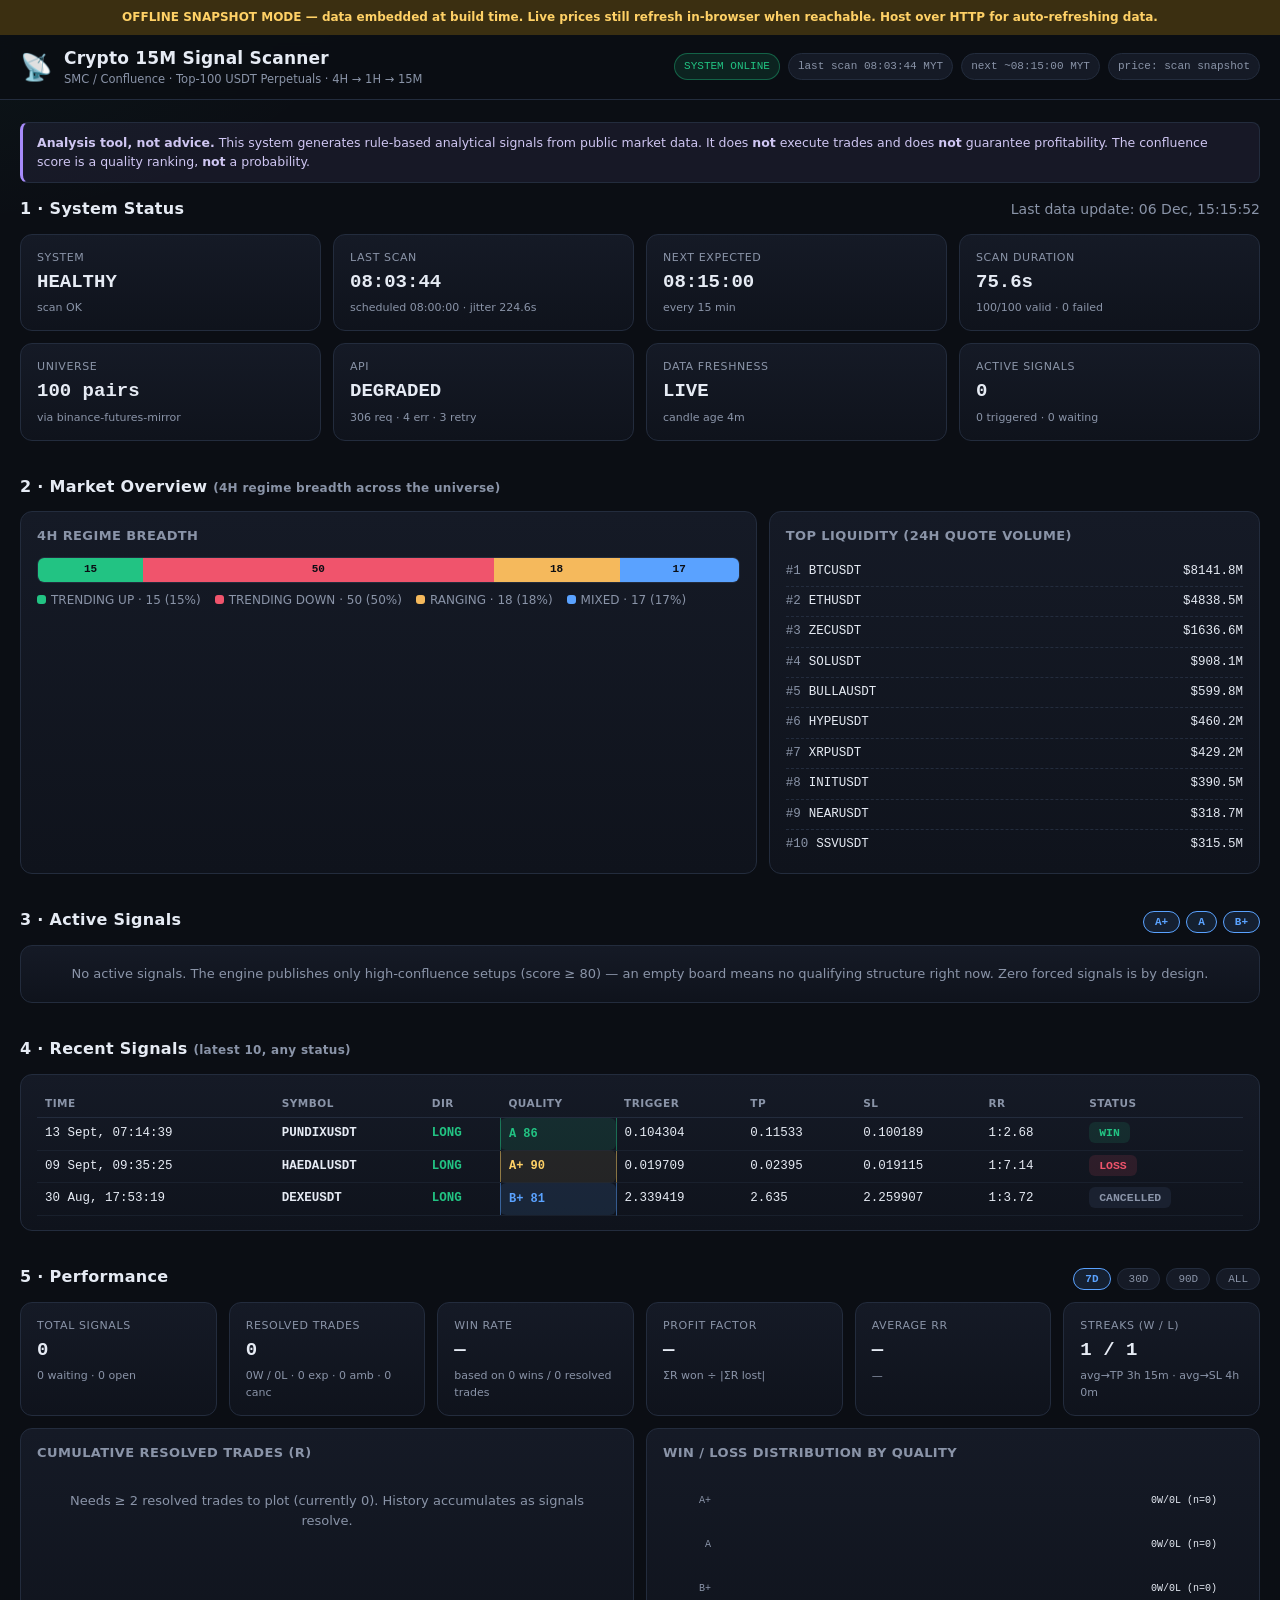
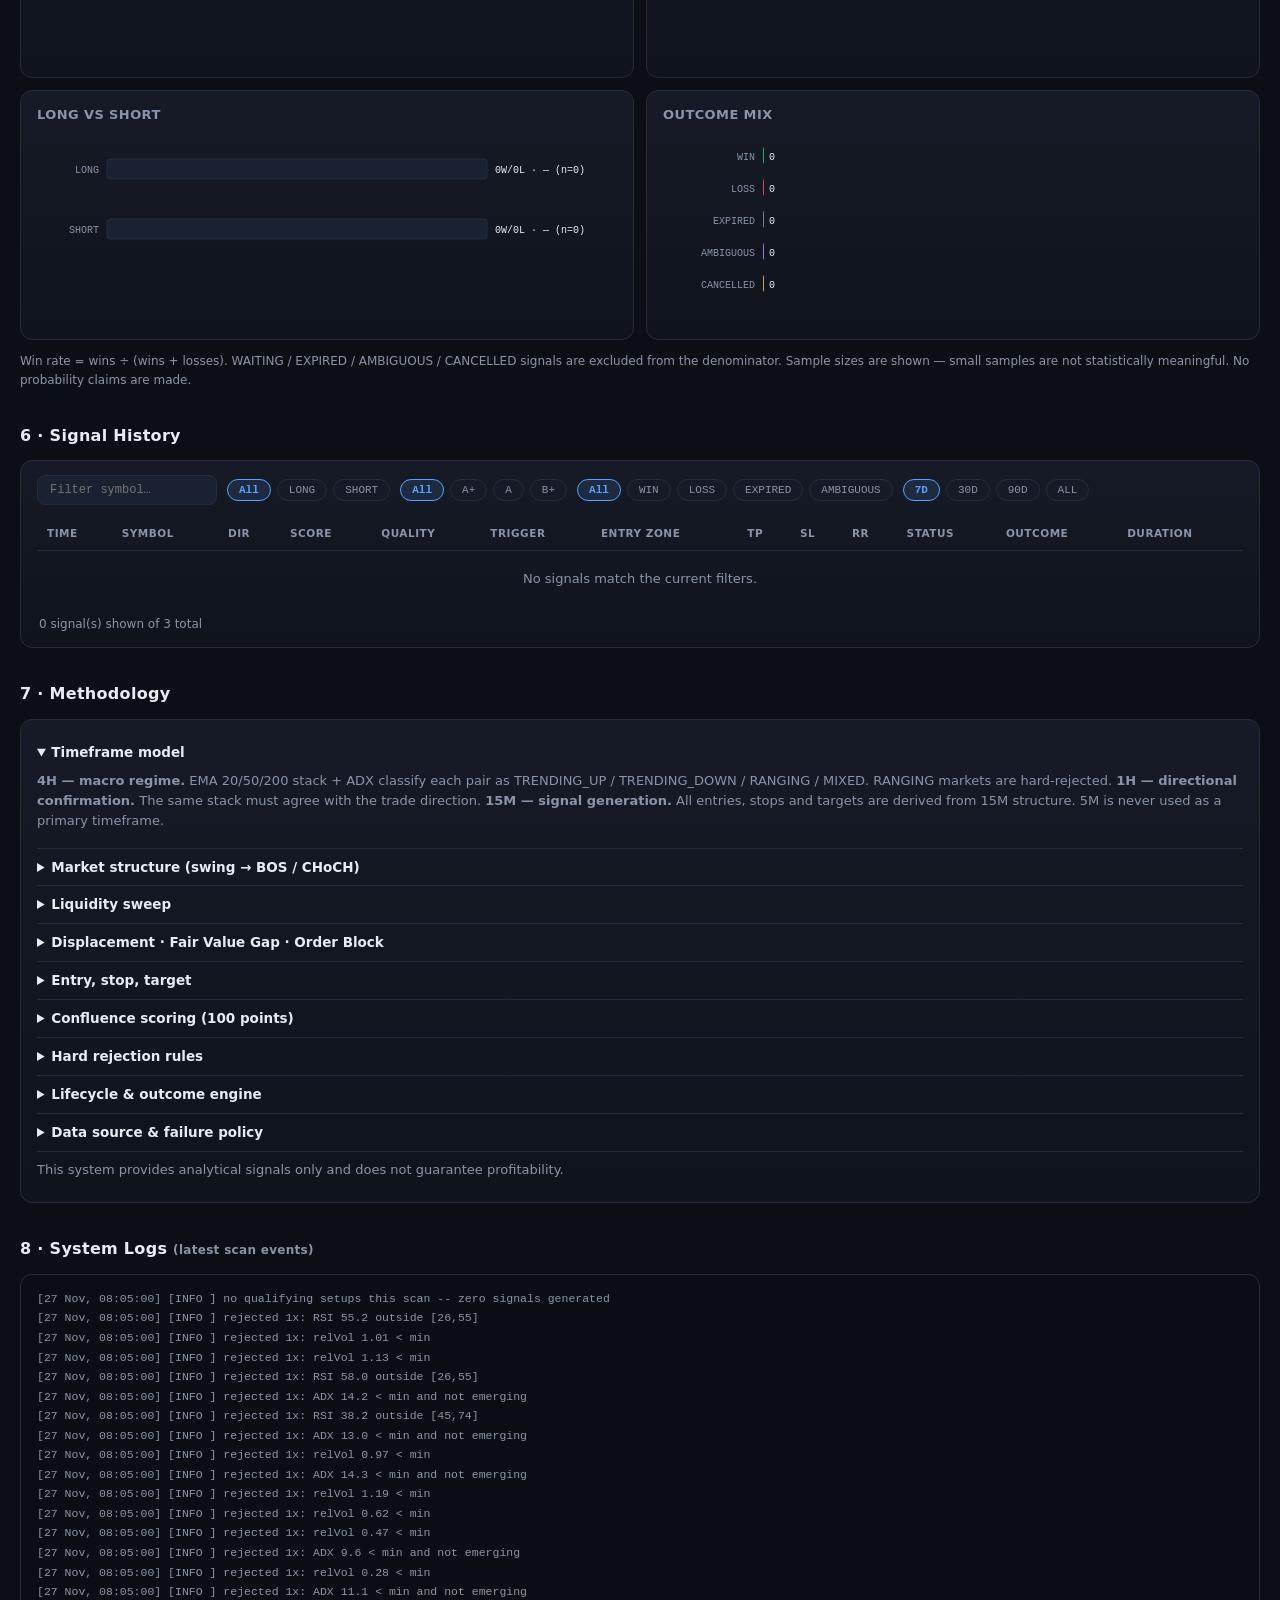
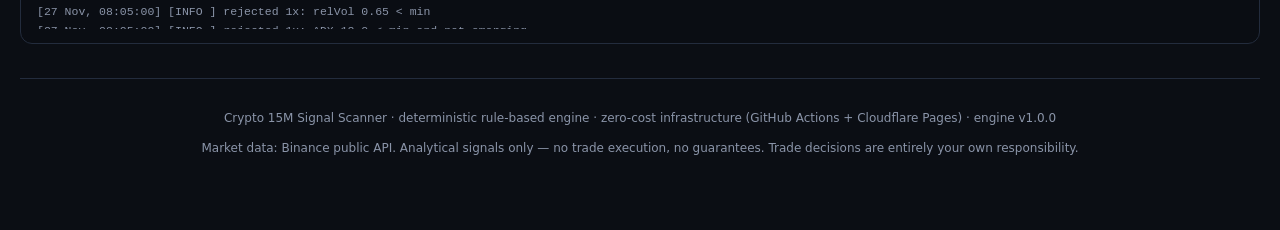
==== commit 6dc8e231: "chore: update market scan 2026-11-27 00:05" ====
--- a/frontend/dashboard-offline.html
+++ b/frontend/dashboard-offline.html
@@ -487,7 +487,7 @@
   </footer>
 </main>
 
-<script>window.__EMBEDDED_DATA__ = {"builtAt":1795707793304,"signals":{"generatedAt":1795707719360,"signals":[{"id":"SIG-0333ae5599","symbol":"DEXEUSDT","direction":"LONG","timeframe":"15m","quality":"B+","score":80.5,"components":{"htfAlignment":10.0,"marketStructure":15.0,"liquiditySmc":20.0,"momentum":15.0,"volume":5.5,"volatility":5,"riskReward":10.0},"generatedAt":1788083599345,"signalCandleCloseTime":1788083099999,"triggerPrice":2.3394186812,"entryPrice":2.3394186812,"entryZone":[2.3273252751,2.3394186812],"currentPrice":1.894,"currentPriceAt":1791006299999,"currentPriceSource":"scan","stopLoss":2.2599065938,"takeProfit":2.635,"riskReward":3.7174,"invalidationLevel":2.272,"targetKind":"swing_high","marketRegime":"MIXED","htf4hBias":"neutral","htf1hBias":"strong_bullish","structure":{"event":"CHoCH_up","ageBars":0,"level":2.332},"liquiditySweep":{"type":"bullish","level":2.288,"barsAgo":5},"bos":false,"choch":true,"displacement":true,"fvg":{"bottom":2.288,"top":2.295},"orderBlock":{"bottom":2.278,"top":2.288},"rsi":58.04,"adx":19.49,"atr":0.0241868123,"atrPercent":1.0354,"relativeVolume":1.549,"vwap":2.3014426479,"status":"CANCELLED","expiryAt":1788094399345,"tradeMaxDurationMs":14400000,"triggeredAt":1788083100000,"closedAt":1788098399999,"outcome":"max_holding_duration_exceeded","rMultiple":0.1834,"dataSource":"binance-futures-mirror","updatedAt":1788101184330},{"id":"SIG-b134a2922d","symbol":"HAEDALUSDT","direction":"LONG","timeframe":"15m","quality":"A+","score":90.1,"components":{"htfAlignment":20.0,"marketStructure":15.0,"liquiditySmc":20.0,"momentum":15.0,"volume":5.1,"volatility":5,"riskReward":10.0},"generatedAt":1788917725311,"signalCandleCloseTime":1788917399999,"triggerPrice":0.0197090289,"entryPrice":0.0197090289,"entryZone":[0.0196138844,0.0197090289],"currentPrice":0.02899,"currentPriceAt":1793850299999,"currentPriceSource":"scan","stopLoss":0.0191148555,"takeProfit":0.02395,"riskReward":7.1376,"invalidationLevel":0.01921,"targetKind":"swing_high","marketRegime":"TRENDING_UP","htf4hBias":"strong_bullish","htf1hBias":"strong_bullish","structure":{"event":"BOS_up","ageBars":2,"level":0.01953},"liquiditySweep":{"type":"bullish","level":0.0193,"barsAgo":8},"bos":true,"choch":false,"displacement":true,"fvg":{"bottom":0.01928,"top":0.01933},"orderBlock":{"bottom":0.01922,"top":0.0194},"rsi":59.82,"adx":20.49,"atr":0.000190289,"atrPercent":0.9714,"relativeVolume":1.512,"vwap":0.0192933721,"status":"LOSS","expiryAt":1788928525311,"tradeMaxDurationMs":14400000,"triggeredAt":1788918300000,"closedAt":1788932699999,"outcome":"sl_hit","rMultiple":-1.0,"dataSource":"binance-futures-mirror","updatedAt":1788936303856},{"id":"SIG-d3df9e91b4","symbol":"PUNDIXUSDT","direction":"LONG","timeframe":"15m","quality":"A","score":85.5,"components":{"htfAlignment":20.0,"marketStructure":15.0,"liquiditySmc":15.0,"momentum":15.0,"volume":8.7,"volatility":5,"riskReward":6.8},"generatedAt":1789254879709,"signalCandleCloseTime":1789254899999,"triggerPrice":0.1043042029,"entryPrice":0.1043042029,"entryZone":[0.1035831884,0.1043042029],"currentPrice":0.11122,"currentPriceAt":1789451999999,"currentPriceSource":"scan","stopLoss":0.1001889855,"takeProfit":0.11533,"riskReward":2.6793,"invalidationLevel":0.10091,"targetKind":"swing_high","marketRegime":"TRENDING_UP","htf4hBias":"strong_bullish","htf1hBias":"strong_bullish","structure":{"event":"CHoCH_up","ageBars":0,"level":0.1028},"liquiditySweep":{"type":"bullish","level":0.10129,"barsAgo":9},"bos":false,"choch":true,"displacement":true,"fvg":null,"orderBlock":{"bottom":0.10123,"top":0.10246},"rsi":60.62,"adx":19.13,"atr":0.0014420291,"atrPercent":1.3859,"relativeVolume":1.87,"vwap":0.1032046387,"status":"WIN","expiryAt":1789265679709,"tradeMaxDurationMs":14400000,"triggeredAt":1789254900000,"closedAt":1789266599999,"outcome":"tp_hit","rMultiple":2.6793,"dataSource":"binance-futures-mirror","updatedAt":1789280128963}]},"status":{"systemOnline":true,"health":"HEALTHY","version":"1.0.0","lastScan":{"scheduledAt":1795707000000,"executedAt":1795707719360,"jitterSeconds":719.4,"durationMs":73666,"status":"OK","universeSize":100,"universeSource":"binance-futures-mirror","market":"futures","symbolsScanned":100,"symbolsValid":100,"dataFailures":0,"failedSymbols":[],"candidates":5,"signalsGenerated":0,"rejects":{"HTF not aligned (4H=strong_bearish,1H=neutral)":42,"no liquidity sweep in window":18,"risk model rejected: stop too wide (4.52x ATR)":1,"HTF conflict (4H+1H oppose)":27,"no CHoCH/BOS after sweep":7,"risk model rejected: stop too wide (5.07x ATR)":1,"HTF not aligned (4H=strong_bearish,1H=bullish)":22,"risk model rejected: stop too wide (5.52x ATR)":1,"RSI 36.7 outside [45,74]":1,"HTF not aligned (4H=neutral,1H=strong_bullish)":5,"RSI 32.8 outside [45,74]":1,"HTF not aligned (4H=strong_bullish,1H=neutral)":1,"volatility out of band (6.413%)":1,"RSI 42.0 outside [45,74]":1,"volatility out of band (3.986%)":1,"HTF not aligned (4H=neutral,1H=neutral)":2,"HTF not aligned (4H=strong_bearish,1H=strong_bullish)":18,"relVol 0.56 \u003c min":1,"RSI 34.5 outside [45,74]":1,"RSI 24.1 outside [26,55]":1,"HTF not aligned (4H=neutral,1H=bearish)":2,"relVol 0.38 \u003c min":1,"ADX 14.0 \u003c min and not emerging":1,"RSI 24.2 outside [26,55]":1,"HTF not aligned (4H=strong_bullish,1H=bearish)":2,"relVol 0.61 \u003c min":1,"relVol 1.15 \u003c min":1,"RSI 25.4 outside [26,55]":1,"4H regime RANGING":4,"RSI 32.9 outside [45,74]":1,"late entry (runup 5.0x ATR)":1,"relVol 1.14 \u003c min":1,"late entry (runup 3.6x ATR)":1,"relVol 0.44 \u003c min":1,"risk model rejected: stop too wide (3.96x ATR)":1,"HTF not aligned (4H=bearish,1H=strong_bullish)":2,"relVol 0.75 \u003c min":1,"RSI 20.1 outside [45,74]":1,"relVol 0.51 \u003c min":1,"RSI 38.9 outside [45,74]":1,"relVol 0.71 \u003c min":1,"late entry (runup 3.5x ATR)":1,"relVol 0.49 \u003c min":1,"relVol 0.59 \u003c min":1,"no displacement after structure event":3,"risk model rejected: stop too wide (4.56x ATR)":1,"RSI 21.5 outside [26,55]":1,"relVol 1.10 \u003c min":1,"relVol 0.99 \u003c min":1,"late entry (runup 3.8x ATR)":1,"relVol 1.11 \u003c min":2,"HTF not aligned (4H=neutral,1H=strong_bearish)":1,"relVol 0.08 \u003c min":1,"relVol 0.86 \u003c min":1,"relVol 0.85 \u003c min":1,"RSI 24.5 outside [26,55]":1,"RSI 36.8 outside [45,74]":1,"relVol 0.64 \u003c min":1},"apiStats":{"requests":306,"errors":4,"retries":3,"rateLimitHits":0,"lastError":"HTTP 451 geo-restricted host=fapi.binance.com","endpointUsed":"binance-futures-mirror","marketUsed":"futures"},"apiHealth":"DEGRADED","dataFreshness":{"label":"LIVE","newestCandleCloseMs":1795706999999,"ageSeconds":719.4},"activeSignals":0},"lastSuccessfulScan":1795707719360,"nextExpectedScanAt":1795707900000,"logs":[{"ts":1795650018458,"level":"info","msg":"rejected 1x: relVol 0.58 \u003c min"},{"ts":1795650018458,"level":"info","msg":"rejected 1x: ADX 13.4 \u003c min and not emerging"},{"ts":1795650018458,"level":"info","msg":"rejected 1x: RSI 58.9 outside [26,55]"},{"ts":1795650018458,"level":"info","msg":"rejected 1x: relVol 0.57 \u003c min"},{"ts":1795650018458,"level":"info","msg":"rejected 1x: RSI 77.7 outside [45,74]"},{"ts":1795650018458,"level":"info","msg":"rejected 1x: RSI 58.5 outside [26,55]"},{"ts":1795650018458,"level":"info","msg":"rejected 1x: relVol 0.83 \u003c min"},{"ts":1795650018458,"level":"info","msg":"rejected 1x: RSI 55.4 outside [26,55]"},{"ts":1795650018458,"level":"info","msg":"rejected 1x: RSI 63.5 outside [26,55]"},{"ts":1795650018458,"level":"info","msg":"rejected 1x: RSI 32.2 outside [45,74]"},{"ts":1795650018458,"level":"info","msg":"rejected 1x: RSI 60.4 outside [26,55]"},{"ts":1795650018458,"level":"info","msg":"rejected 1x: RSI 71.4 outside [26,55]"},{"ts":1795650018458,"level":"info","msg":"rejected 1x: volatility out of band (3.257%)"},{"ts":1795650018458,"level":"info","msg":"rejected 1x: relVol 0.36 \u003c min"},{"ts":1795650018458,"level":"info","msg":"rejected 1x: RSI 65.4 outside [26,55]"},{"ts":1795650018458,"level":"info","msg":"rejected 1x: relVol 0.32 \u003c min"},{"ts":1795650018458,"level":"info","msg":"rejected 1x: relVol 0.40 \u003c min"},{"ts":1795650018458,"level":"info","msg":"rejected 1x: RSI 60.0 outside [26,55]"},{"ts":1795650018458,"level":"info","msg":"rejected 1x: RSI 59.2 outside [26,55]"},{"ts":1795650018458,"level":"info","msg":"rejected 1x: RSI 56.0 outside [26,55]"},{"ts":1795650018458,"level":"info","msg":"rejected 1x: RSI 59.1 outside [26,55]"},{"ts":1795650018458,"level":"info","msg":"rejected 1x: RSI 56.5 outside [26,55]"},{"ts":1795650018458,"level":"info","msg":"rejected 1x: relVol 0.52 \u003c min"},{"ts":1795650018458,"level":"info","msg":"rejected 1x: ADX 9.5 \u003c min and not emerging"},{"ts":1795650018458,"level":"info","msg":"rejected 1x: RSI 63.3 outside [26,55]"},{"ts":1795650018458,"level":"info","msg":"rejected 1x: RSI 57.0 outside [26,55]"},{"ts":1795650018458,"level":"info","msg":"rejected 1x: relVol 0.60 \u003c min"},{"ts":1795650018458,"level":"info","msg":"rejected 1x: relVol 1.04 \u003c min"},{"ts":1795650018458,"level":"info","msg":"rejected 1x: relVol 0.68 \u003c min"},{"ts":1795650018458,"level":"info","msg":"rejected 1x: volatility out of band (3.013%)"},{"ts":1795650018458,"level":"info","msg":"rejected 1x: RSI 62.0 outside [26,55]"},{"ts":1795650018458,"level":"info","msg":"rejected 1x: relVol 0.79 \u003c min"},{"ts":1795650018458,"level":"info","msg":"rejected 1x: relVol 0.72 \u003c min"},{"ts":1795650018458,"level":"info","msg":"rejected 1x: RSI 58.3 outside [26,55]"},{"ts":1795650018458,"level":"info","msg":"rejected 1x: no CHoCH/BOS after sweep"},{"ts":1795650018458,"level":"info","msg":"rejected 1x: relVol 1.06 \u003c min"},{"ts":1795650018458,"level":"info","msg":"rejected 1x: RSI 72.0 outside [26,55]"},{"ts":1795650018458,"level":"info","msg":"rejected 1x: relVol 0.39 \u003c min"},{"ts":1795650018458,"level":"info","msg":"rejected 1x: RSI 66.6 outside [26,55]"},{"ts":1795650018458,"level":"info","msg":"rejected 1x: relVol 0.31 \u003c min"},{"ts":1795650018458,"level":"info","msg":"rejected 1x: relVol 1.17 \u003c min"},{"ts":1795650018458,"level":"info","msg":"rejected 1x: RSI 67.4 outside [26,55]"},{"ts":1795650018458,"level":"info","msg":"rejected 1x: RSI 60.9 outside [26,55]"},{"ts":1795650018458,"level":"info","msg":"rejected 1x: ADX 8.3 \u003c min and not emerging"},{"ts":1795650018458,"level":"info","msg":"rejected 1x: RSI 65.3 outside [26,55]"},{"ts":1795650018458,"level":"info","msg":"rejected 1x: relVol 0.95 \u003c min"},{"ts":1795650018458,"level":"info","msg":"rejected 1x: relVol 0.71 \u003c min"},{"ts":1795650018458,"level":"info","msg":"rejected 1x: RSI 61.4 outside [26,55]"},{"ts":1795650018458,"level":"info","msg":"rejected 1x: RSI 55.2 outside [26,55]"},{"ts":1795650018458,"level":"info","msg":"rejected 1x: RSI 56.3 outside [26,55]"},{"ts":1795650018458,"level":"info","msg":"rejected 1x: relVol 0.35 \u003c min"},{"ts":1795650018458,"level":"info","msg":"rejected 1x: RSI 56.7 outside [26,55]"},{"ts":1795650018458,"level":"info","msg":"no qualifying setups this scan -- zero signals generated"},{"ts":1795670961353,"level":"info","msg":"scan start v1.0.0 scheduled=1795670100000 actual=1795670961350 (jitter 861.4s)"},{"ts":1795670972306,"level":"info","msg":"universe: 100 symbols selected from 518 USDT perp candidates (binance-futures-mirror)"},{"ts":1795670986046,"level":"info","msg":"klines collected for 20/100 symbols"},{"ts":1795670999884,"level":"info","msg":"klines collected for 40/100 symbols"},{"ts":1795671013654,"level":"info","msg":"klines collected for 60/100 symbols"},{"ts":1795671027203,"level":"info","msg":"klines collected for 80/100 symbols"},{"ts":1795671039846,"level":"info","msg":"klines collected for 100/100 symbols"},{"ts":1795671040480,"level":"info","msg":"rejected 42x: HTF conflict (4H+1H oppose)"},{"ts":1795671040480,"level":"info","msg":"rejected 32x: HTF not aligned (4H=strong_bearish,1H=bullish)"},{"ts":1795671040480,"level":"info","msg":"rejected 30x: HTF not aligned (4H=strong_bearish,1H=neutral)"},{"ts":1795671040480,"level":"info","msg":"rejected 7x: HTF not aligned (4H=neutral,1H=strong_bullish)"},{"ts":1795671040480,"level":"info","msg":"rejected 4x: HTF not aligned (4H=strong_bearish,1H=strong_bullish)"},{"ts":1795671040480,"level":"info","msg":"rejected 3x: no liquidity sweep in window"},{"ts":1795671040480,"level":"info","msg":"rejected 3x: relVol 0.58 \u003c min"},{"ts":1795671040480,"level":"info","msg":"rejected 3x: relVol 0.59 \u003c min"},{"ts":1795671040480,"level":"info","msg":"rejected 3x: 4H regime RANGING"},{"ts":1795671040480,"level":"info","msg":"rejected 2x: HTF not aligned (4H=neutral,1H=neutral)"},{"ts":1795671040480,"level":"info","msg":"rejected 2x: RSI 61.6 outside [26,55]"},{"ts":1795671040480,"level":"info","msg":"rejected 2x: no displacement after structure event"},{"ts":1795671040480,"level":"info","msg":"rejected 2x: relVol 0.50 \u003c min"},{"ts":1795671040480,"level":"info","msg":"rejected 2x: RSI 62.9 outside [26,55]"},{"ts":1795671040480,"level":"info","msg":"rejected 2x: no CHoCH/BOS after sweep"},{"ts":1795671040480,"level":"info","msg":"rejected 2x: relVol 0.49 \u003c min"},{"ts":1795671040480,"level":"info","msg":"rejected 2x: HTF not aligned (4H=bearish,1H=bullish)"},{"ts":1795671040480,"level":"info","msg":"rejected 2x: relVol 0.84 \u003c min"},{"ts":1795671040480,"level":"info","msg":"rejected 1x: RSI 58.7 outside [26,55]"},{"ts":1795671040480,"level":"info","msg":"rejected 1x: relVol 0.32 \u003c min"},{"ts":1795671040480,"level":"info","msg":"rejected 1x: relVol 0.46 \u003c min"},{"ts":1795671040480,"level":"info","msg":"rejected 1x: RSI 57.2 outside [26,55]"},{"ts":1795671040480,"level":"info","msg":"rejected 1x: volatility out of band (3.422%)"},{"ts":1795671040480,"level":"info","msg":"rejected 1x: volatility out of band (5.707%)"},{"ts":1795671040480,"level":"info","msg":"rejected 1x: RSI 58.4 outside [26,55]"},{"ts":1795671040480,"level":"info","msg":"rejected 1x: RSI 63.8 outside [26,55]"},{"ts":1795671040480,"level":"info","msg":"rejected 1x: volatility out of band (4.743%)"},{"ts":1795671040480,"level":"info","msg":"rejected 1x: relVol 0.88 \u003c min"},{"ts":1795671040480,"level":"info","msg":"rejected 1x: RSI 38.7 outside [45,74]"},{"ts":1795671040480,"level":"info","msg":"rejected 1x: relVol 0.70 \u003c min"},{"ts":1795671040480,"level":"info","msg":"rejected 1x: volatility out of band (3.165%)"},{"ts":1795671040480,"level":"info","msg":"rejected 1x: HTF not aligned (4H=strong_bullish,1H=neutral)"},{"ts":1795671040480,"level":"info","msg":"rejected 1x: RSI 35.8 outside [45,74]"},{"ts":1795671040480,"level":"info","msg":"rejected 1x: volatility out of band (3.722%)"},{"ts":1795671040480,"level":"info","msg":"rejected 1x: RSI 57.0 outside [26,55]"},{"ts":1795671040480,"level":"info","msg":"rejected 1x: volatility out of band (5.022%)"},{"ts":1795671040480,"level":"info","msg":"rejected 1x: relVol 1.01 \u003c min"},{"ts":1795671040480,"level":"info","msg":"rejected 1x: RSI 55.2 outside [26,55]"},{"ts":1795671040480,"level":"info","msg":"rejected 1x: volatility out of band (5.137%)"},{"ts":1795671040480,"level":"info","msg":"rejected 1x: relVol 0.64 \u003c min"},{"ts":1795671040480,"level":"info","msg":"rejected 1x: volatility out of band (3.293%)"},{"ts":1795671040480,"level":"info","msg":"rejected 1x: relVol 0.87 \u003c min"},{"ts":1795671040480,"level":"info","msg":"rejected 1x: RSI 62.7 outside [26,55]"},{"ts":1795671040480,"level":"info","msg":"rejected 1x: volatility out of band (3.863%)"},{"ts":1795671040480,"level":"info","msg":"rejected 1x: RSI 41.6 outside [45,74]"},{"ts":1795671040480,"level":"info","msg":"rejected 1x: relVol 0.42 \u003c min"},{"ts":1795671040480,"level":"info","msg":"rejected 1x: RSI 44.9 outside [45,74]"},{"ts":1795671040480,"level":"info","msg":"rejected 1x: relVol 1.17 \u003c min"},{"ts":1795671040480,"level":"info","msg":"rejected 1x: RSI 66.5 outside [26,55]"},{"ts":1795671040480,"level":"info","msg":"rejected 1x: relVol 0.47 \u003c min"},{"ts":1795671040480,"level":"info","msg":"rejected 1x: RSI 69.7 outside [26,55]"},{"ts":1795671040480,"level":"info","msg":"rejected 1x: RSI 58.2 outside [26,55]"},{"ts":1795671040480,"level":"info","msg":"rejected 1x: relVol 0.24 \u003c min"},{"ts":1795671040480,"level":"info","msg":"rejected 1x: RSI 59.2 outside [26,55]"},{"ts":1795671040480,"level":"info","msg":"rejected 1x: RSI 68.0 outside [26,55]"},{"ts":1795671040480,"level":"info","msg":"rejected 1x: RSI 62.6 outside [26,55]"},{"ts":1795671040480,"level":"info","msg":"rejected 1x: RSI 63.0 outside [26,55]"},{"ts":1795671040480,"level":"info","msg":"rejected 1x: RSI 39.9 outside [45,74]"},{"ts":1795671040480,"level":"info","msg":"rejected 1x: RSI 65.3 outside [26,55]"},{"ts":1795671040480,"level":"info","msg":"rejected 1x: RSI 58.6 outside [26,55]"},{"ts":1795671040480,"level":"info","msg":"rejected 1x: RSI 59.1 outside [26,55]"},{"ts":1795671040480,"level":"info","msg":"rejected 1x: ADX 11.5 \u003c min and not emerging"},{"ts":1795671040480,"level":"info","msg":"rejected 1x: relVol 0.51 \u003c min"},{"ts":1795671040480,"level":"info","msg":"rejected 1x: relVol 0.28 \u003c min"},{"ts":1795671040480,"level":"info","msg":"rejected 1x: RSI 84.0 outside [45,74]"},{"ts":1795671040480,"level":"info","msg":"rejected 1x: relVol 0.55 \u003c min"},{"ts":1795671040480,"level":"info","msg":"rejected 1x: RSI 69.0 outside [26,55]"},{"ts":1795671040480,"level":"info","msg":"rejected 1x: relVol 0.33 \u003c min"},{"ts":1795671040480,"level":"info","msg":"rejected 1x: RSI 64.0 outside [26,55]"},{"ts":1795671040480,"level":"info","msg":"rejected 1x: RSI 59.8 outside [26,55]"},{"ts":1795671040480,"level":"info","msg":"rejected 1x: relVol 0.77 \u003c min"},{"ts":1795671040480,"level":"info","msg":"rejected 1x: RSI 65.5 outside [26,55]"},{"ts":1795671040480,"level":"info","msg":"rejected 1x: relVol 0.91 \u003c min"},{"ts":1795671040480,"level":"info","msg":"no qualifying setups this scan -- zero signals generated"},{"ts":1795707719364,"level":"info","msg":"scan start v1.0.0 scheduled=1795707000000 actual=1795707719360 (jitter 719.4s)"},{"ts":1795707730440,"level":"info","msg":"universe: 100 symbols selected from 518 USDT perp candidates (binance-futures-mirror)"},{"ts":1795707742826,"level":"info","msg":"klines collected for 20/100 symbols"},{"ts":1795707755114,"level":"info","msg":"klines collected for 40/100 symbols"},{"ts":1795707767003,"level":"info","msg":"klines collected for 60/100 symbols"},{"ts":1795707779302,"level":"info","msg":"klines collected for 80/100 symbols"},{"ts":1795707792290,"level":"info","msg":"klines collected for 100/100 symbols"},{"ts":1795707793026,"level":"info","msg":"rejected 42x: HTF not aligned (4H=strong_bearish,1H=neutral)"},{"ts":1795707793026,"level":"info","msg":"rejected 27x: HTF conflict (4H+1H oppose)"},{"ts":1795707793026,"level":"info","msg":"rejected 22x: HTF not aligned (4H=strong_bearish,1H=bullish)"},{"ts":1795707793026,"level":"info","msg":"rejected 18x: no liquidity sweep in window"},{"ts":1795707793026,"level":"info","msg":"rejected 18x: HTF not aligned (4H=strong_bearish,1H=strong_bullish)"},{"ts":1795707793026,"level":"info","msg":"rejected 7x: no CHoCH/BOS after sweep"},{"ts":1795707793026,"level":"info","msg":"rejected 5x: HTF not aligned (4H=neutral,1H=strong_bullish)"},{"ts":1795707793026,"level":"info","msg":"rejected 4x: 4H regime RANGING"},{"ts":1795707793026,"level":"info","msg":"rejected 3x: no displacement after structure event"},{"ts":1795707793026,"level":"info","msg":"rejected 2x: HTF not aligned (4H=neutral,1H=neutral)"},{"ts":1795707793026,"level":"info","msg":"rejected 2x: HTF not aligned (4H=neutral,1H=bearish)"},{"ts":1795707793026,"level":"info","msg":"rejected 2x: HTF not aligned (4H=strong_bullish,1H=bearish)"},{"ts":1795707793026,"level":"info","msg":"rejected 2x: HTF not aligned (4H=bearish,1H=strong_bullish)"},{"ts":1795707793026,"level":"info","msg":"rejected 2x: relVol 1.11 \u003c min"},{"ts":1795707793026,"level":"info","msg":"rejected 1x: risk model rejected: stop too wide (4.52x ATR)"},{"ts":1795707793026,"level":"info","msg":"rejected 1x: risk model rejected: stop too wide (5.07x ATR)"},{"ts":1795707793026,"level":"info","msg":"rejected 1x: risk model rejected: stop too wide (5.52x ATR)"},{"ts":1795707793026,"level":"info","msg":"rejected 1x: RSI 36.7 outside [45,74]"},{"ts":1795707793026,"level":"info","msg":"rejected 1x: RSI 32.8 outside [45,74]"},{"ts":1795707793026,"level":"info","msg":"rejected 1x: HTF not aligned (4H=strong_bullish,1H=neutral)"},{"ts":1795707793026,"level":"info","msg":"rejected 1x: volatility out of band (6.413%)"},{"ts":1795707793026,"level":"info","msg":"rejected 1x: RSI 42.0 outside [45,74]"},{"ts":1795707793026,"level":"info","msg":"rejected 1x: volatility out of band (3.986%)"},{"ts":1795707793026,"level":"info","msg":"rejected 1x: relVol 0.56 \u003c min"},{"ts":1795707793026,"level":"info","msg":"rejected 1x: RSI 34.5 outside [45,74]"},{"ts":1795707793026,"level":"info","msg":"rejected 1x: RSI 24.1 outside [26,55]"},{"ts":1795707793026,"level":"info","msg":"rejected 1x: relVol 0.38 \u003c min"},{"ts":1795707793026,"level":"info","msg":"rejected 1x: ADX 14.0 \u003c min and not emerging"},{"ts":1795707793026,"level":"info","msg":"rejected 1x: RSI 24.2 outside [26,55]"},{"ts":1795707793026,"level":"info","msg":"rejected 1x: relVol 0.61 \u003c min"},{"ts":1795707793026,"level":"info","msg":"rejected 1x: relVol 1.15 \u003c min"},{"ts":1795707793026,"level":"info","msg":"rejected 1x: RSI 25.4 outside [26,55]"},{"ts":1795707793026,"level":"info","msg":"rejected 1x: RSI 32.9 outside [45,74]"},{"ts":1795707793026,"level":"info","msg":"rejected 1x: late entry (runup 5.0x ATR)"},{"ts":1795707793026,"level":"info","msg":"rejected 1x: relVol 1.14 \u003c min"},{"ts":1795707793026,"level":"info","msg":"rejected 1x: late entry (runup 3.6x ATR)"},{"ts":1795707793026,"level":"info","msg":"rejected 1x: relVol 0.44 \u003c min"},{"ts":1795707793026,"level":"info","msg":"rejected 1x: risk model rejected: stop too wide (3.96x ATR)"},{"ts":1795707793026,"level":"info","msg":"rejected 1x: relVol 0.75 \u003c min"},{"ts":1795707793026,"level":"info","msg":"rejected 1x: RSI 20.1 outside [45,74]"},{"ts":1795707793026,"level":"info","msg":"rejected 1x: relVol 0.51 \u003c min"},{"ts":1795707793026,"level":"info","msg":"rejected 1x: RSI 38.9 outside [45,74]"},{"ts":1795707793026,"level":"info","msg":"rejected 1x: relVol 0.71 \u003c min"},{"ts":1795707793026,"level":"info","msg":"rejected 1x: late entry (runup 3.5x ATR)"},{"ts":1795707793026,"level":"info","msg":"rejected 1x: relVol 0.49 \u003c min"},{"ts":1795707793026,"level":"info","msg":"rejected 1x: relVol 0.59 \u003c min"},{"ts":1795707793026,"level":"info","msg":"rejected 1x: risk model rejected: stop too wide (4.56x ATR)"},{"ts":1795707793026,"level":"info","msg":"rejected 1x: RSI 21.5 outside [26,55]"},{"ts":1795707793026,"level":"info","msg":"rejected 1x: relVol 1.10 \u003c min"},{"ts":1795707793026,"level":"info","msg":"rejected 1x: relVol 0.99 \u003c min"},{"ts":1795707793026,"level":"info","msg":"rejected 1x: late entry (runup 3.8x ATR)"},{"ts":1795707793026,"level":"info","msg":"rejected 1x: HTF not aligned (4H=neutral,1H=strong_bearish)"},{"ts":1795707793026,"level":"info","msg":"rejected 1x: relVol 0.08 \u003c min"},{"ts":1795707793026,"level":"info","msg":"rejected 1x: relVol 0.86 \u003c min"},{"ts":1795707793026,"level":"info","msg":"rejected 1x: relVol 0.85 \u003c min"},{"ts":1795707793026,"level":"info","msg":"rejected 1x: RSI 24.5 outside [26,55]"},{"ts":1795707793026,"level":"info","msg":"rejected 1x: RSI 36.8 outside [45,74]"},{"ts":1795707793026,"level":"info","msg":"rejected 1x: relVol 0.64 \u003c min"},{"ts":1795707793026,"level":"info","msg":"no qualifying setups this scan -- zero signals generated"}]},"snapshots":[{"ts":1790201988961,"universeSize":100,"source":"binance-futures-mirror","breadth":{"TRENDING_UP":92,"TRENDING_DOWN":3,"RANGING":2,"MIXED":3},"activeSignals":0,"signalsGenerated":0,"avgScore":null,"topVolume":[{"symbol":"BTCUSDT","quoteVolume":18057297545.54,"rank":1},{"symbol":"ETHUSDT","quoteVolume":12370417453.34,"rank":2},{"symbol":"ZECUSDT","quoteVolume":3484140109.12,"rank":3},{"symbol":"SOLUSDT","quoteVolume":2855790117.93,"rank":4},{"symbol":"XRPUSDT","quoteVolume":2421870493.85,"rank":5},{"symbol":"NEARUSDT","quoteVolume":1340314504.74,"rank":6},{"symbol":"UNIUSDT","quoteVolume":1271923872.81,"rank":7},{"symbol":"DOGEUSDT","quoteVolume":1072275761.02,"rank":8},{"symbol":"BCHUSDT","quoteVolume":973546244.26,"rank":9},{"symbol":"HYPEUSDT","quoteVolume":863466418.97,"rank":10}]},{"ts":1790210900031,"universeSize":100,"source":"binance-futures-mirror","breadth":{"TRENDING_UP":91,"TRENDING_DOWN":4,"RANGING":2,"MIXED":3},"activeSignals":0,"signalsGenerated":0,"avgScore":null,"topVolume":[{"symbol":"BTCUSDT","quoteVolume":17616999033.02,"rank":1},{"symbol":"ETHUSDT","quoteVolume":11841991293.19,"rank":2},{"symbol":"ZECUSDT","quoteVolume":3065238556.27,"rank":3},{"symbol":"SOLUSDT","quoteVolume":2733192531.44,"rank":4},{"symbol":"XRPUSDT","quoteVolume":2352154056.64,"rank":5},{"symbol":"NEARUSDT","quoteVolume":1334313680.24,"rank":6},{"symbol":"UNIUSDT","quoteVolume":1057939586.88,"rank":7},{"symbol":"DOGEUSDT","quoteVolume":1043229820.09,"rank":8},{"symbol":"BCHUSDT","quoteVolume":917920024.25,"rank":9},{"symbol":"HYPEUSDT","quoteVolume":835979804.74,"rank":10}]},{"ts":1790229690133,"universeSize":100,"source":"binance-futures-mirror","breadth":{"TRENDING_UP":91,"TRENDING_DOWN":4,"RANGING":2,"MIXED":3},"activeSignals":0,"signalsGenerated":0,"avgScore":null,"topVolume":[{"symbol":"BTCUSDT","quoteVolume":16923089266.94,"rank":1},{"symbol":"ETHUSDT","quoteVolume":11389346769.77,"rank":2},{"symbol":"ZECUSDT","quoteVolume":2972325404.1,"rank":3},{"symbol":"SOLUSDT","quoteVolume":2625705105.75,"rank":4},{"symbol":"XRPUSDT","quoteVolume":2006824439.58,"rank":5},{"symbol":"NEARUSDT","quoteVolume":1373645540.14,"rank":6},{"symbol":"DOGEUSDT","quoteVolume":916017825.54,"rank":7},{"symbol":"HYPEUSDT","quoteVolume":884927867.85,"rank":8},{"symbol":"BCHUSDT","quoteVolume":871720413.52,"rank":9},{"symbol":"UNIUSDT","quoteVolume":842100064.61,"rank":10}]},{"ts":1790250717203,"universeSize":100,"source":"binance-futures-mirror","breadth":{"TRENDING_UP":89,"TRENDING_DOWN":4,"RANGING":2,"MIXED":5},"activeSignals":0,"signalsGenerated":0,"avgScore":null,"topVolume":[{"symbol":"BTCUSDT","quoteVolume":18043579911.92,"rank":1},{"symbol":"ETHUSDT","quoteVolume":11549716915.99,"rank":2},{"symbol":"ZECUSDT","quoteVolume":2969668362.95,"rank":3},{"symbol":"SOLUSDT","quoteVolume":2593920071.77,"rank":4},{"symbol":"XRPUSDT","quoteVolume":1895325313.18,"rank":5},{"symbol":"NEARUSDT","quoteVolume":1313192988.48,"rank":6},{"symbol":"HYPEUSDT","quoteVolume":1093760127.17,"rank":7},{"symbol":"DOGEUSDT","quoteVolume":805205459.14,"rank":8},{"symbol":"UNIUSDT","quoteVolume":714689060.59,"rank":9},{"symbol":"BCHUSDT","quoteVolume":619302391.05,"rank":10}]},{"ts":1790269164305,"universeSize":100,"source":"binance-futures-mirror","breadth":{"TRENDING_UP":89,"TRENDING_DOWN":3,"RANGING":1,"MIXED":7},"activeSignals":0,"signalsGenerated":0,"avgScore":null,"topVolume":[{"symbol":"BTCUSDT","quoteVolume":13588211121.82,"rank":1},{"symbol":"ETHUSDT","quoteVolume":9649476911.07,"rank":2},{"symbol":"ZECUSDT","quoteVolume":2339266150.39,"rank":3},{"symbol":"SOLUSDT","quoteVolume":2225070083.84,"rank":4},{"symbol":"XRPUSDT","quoteVolume":1684008330.67,"rank":5},{"symbol":"NEARUSDT","quoteVolume":1047933236.13,"rank":6},{"symbol":"HYPEUSDT","quoteVolume":988358710.14,"rank":7},{"symbol":"DOGEUSDT","quoteVolume":636806759.41,"rank":8},{"symbol":"LTCUSDT","quoteVolume":634460546.41,"rank":9},{"symbol":"ONDOUSDT","quoteVolume":609197097.25,"rank":10}]},{"ts":1790281446939,"universeSize":100,"source":"binance-futures-mirror","breadth":{"TRENDING_UP":88,"TRENDING_DOWN":4,"RANGING":2,"MIXED":6},"activeSignals":0,"signalsGenerated":0,"avgScore":null,"topVolume":[{"symbol":"BTCUSDT","quoteVolume":13324478827.4,"rank":1},{"symbol":"ETHUSDT","quoteVolume":9888587644.6,"rank":2},{"symbol":"ZECUSDT","quoteVolume":2371559890.05,"rank":3},{"symbol":"SOLUSDT","quoteVolume":2310728417.01,"rank":4},{"symbol":"XRPUSDT","quoteVolume":1716849060.68,"rank":5},{"symbol":"NEARUSDT","quoteVolume":1037938498.56,"rank":6},{"symbol":"HYPEUSDT","quoteVolume":958105258.43,"rank":7},{"symbol":"ONDOUSDT","quoteVolume":731045708.48,"rank":8},{"symbol":"LTCUSDT","quoteVolume":725857135.69,"rank":9},{"symbol":"DOGEUSDT","quoteVolume":658034542.33,"rank":10}]},{"ts":1790292105218,"universeSize":100,"source":"binance-futures-mirror","breadth":{"TRENDING_UP":88,"TRENDING_DOWN":4,"RANGING":2,"MIXED":6},"activeSignals":0,"signalsGenerated":0,"avgScore":null,"topVolume":[{"symbol":"BTCUSDT","quoteVolume":13378648518.17,"rank":1},{"symbol":"ETHUSDT","quoteVolume":9677588482.42,"rank":2},{"symbol":"SOLUSDT","quoteVolume":2290766699.51,"rank":3},{"symbol":"ZECUSDT","quoteVolume":2258269750.46,"rank":4},{"symbol":"XRPUSDT","quoteVolume":1687302165.53,"rank":5},{"symbol":"NEARUSDT","quoteVolume":1030084844.67,"rank":6},{"symbol":"HYPEUSDT","quoteVolume":977686939.91,"rank":7},{"symbol":"ONDOUSDT","quoteVolume":769787799.02,"rank":8},{"symbol":"LTCUSDT","quoteVolume":745382453.09,"rank":9},{"symbol":"DOGEUSDT","quoteVolume":651841269.9,"rank":10}]},{"ts":1790300936998,"universeSize":100,"source":"binance-futures-mirror","breadth":{"TRENDING_UP":87,"TRENDING_DOWN":6,"RANGING":2,"MIXED":5},"activeSignals":0,"signalsGenerated":0,"avgScore":null,"topVolume":[{"symbol":"BTCUSDT","quoteVolume":13449691472.55,"rank":1},{"symbol":"ETHUSDT","quoteVolume":9602168778.34,"rank":2},{"symbol":"SOLUSDT","quoteVolume":2312361937.45,"rank":3},{"symbol":"ZECUSDT","quoteVolume":2198106210.08,"rank":4},{"symbol":"XRPUSDT","quoteVolume":1730276668.39,"rank":5},{"symbol":"NEARUSDT","quoteVolume":1024026124.12,"rank":6},{"symbol":"HYPEUSDT","quoteVolume":992664777.8,"rank":7},{"symbol":"ONDOUSDT","quoteVolume":835783922.76,"rank":8},{"symbol":"LTCUSDT","quoteVolume":751050825.86,"rank":9},{"symbol":"DOGEUSDT","quoteVolume":652361804.99,"rank":10}]},{"ts":1790321700864,"universeSize":100,"source":"binance-futures-mirror","breadth":{"TRENDING_UP":87,"TRENDING_DOWN":6,"RANGING":2,"MIXED":5},"activeSignals":0,"signalsGenerated":0,"avgScore":null,"topVolume":[{"symbol":"BTCUSDT","quoteVolume":13285468431.11,"rank":1},{"symbol":"ETHUSDT","quoteVolume":9134061694.61,"rank":2},{"symbol":"SOLUSDT","quoteVolume":2374888692.41,"rank":3},{"symbol":"ZECUSDT","quoteVolume":2112025904.27,"rank":4},{"symbol":"XRPUSDT","quoteVolume":1759766031.19,"rank":5},{"symbol":"ONDOUSDT","quoteVolume":983677805.77,"rank":6},{"symbol":"NEARUSDT","quoteVolume":924372715.32,"rank":7},{"symbol":"HYPEUSDT","quoteVolume":889559507.02,"rank":8},{"symbol":"DOGEUSDT","quoteVolume":639923091.92,"rank":9},{"symbol":"LTCUSDT","quoteVolume":627053873.27,"rank":10}]},{"ts":1790341251041,"universeSize":100,"source":"binance-futures-mirror","breadth":{"TRENDING_UP":87,"TRENDING_DOWN":5,"RANGING":3,"MIXED":5},"activeSignals":0,"signalsGenerated":0,"avgScore":null,"topVolume":[{"symbol":"BTCUSDT","quoteVolume":12817202534.55,"rank":1},{"symbol":"ETHUSDT","quoteVolume":9816600634.0,"rank":2},{"symbol":"SOLUSDT","quoteVolume":2875160532.7,"rank":3},{"symbol":"ZECUSDT","quoteVolume":2173433528.87,"rank":4},{"symbol":"XRPUSDT","quoteVolume":2013096132.27,"rank":5},{"symbol":"NEARUSDT","quoteVolume":1085828888.0,"rank":6},{"symbol":"ONDOUSDT","quoteVolume":1023104738.83,"rank":7},{"symbol":"HYPEUSDT","quoteVolume":761308258.63,"rank":8},{"symbol":"SUIUSDT","quoteVolume":707257042.75,"rank":9},{"symbol":"DOGEUSDT","quoteVolume":687547240.85,"rank":10}]},{"ts":1790359088763,"universeSize":100,"source":"binance-futures-mirror","breadth":{"TRENDING_UP":91,"TRENDING_DOWN":3,"RANGING":2,"MIXED":4},"activeSignals":0,"signalsGenerated":0,"avgScore":null,"topVolume":[{"symbol":"BTCUSDT","quoteVolume":11749075742.58,"rank":1},{"symbol":"ETHUSDT","quoteVolume":8990059434.24,"rank":2},{"symbol":"SOLUSDT","quoteVolume":3151080907.19,"rank":3},{"symbol":"ZECUSDT","quoteVolume":2302026036.54,"rank":4},{"symbol":"XRPUSDT","quoteVolume":1999915297.06,"rank":5},{"symbol":"NEARUSDT","quoteVolume":1072297157.41,"rank":6},{"symbol":"HYPEUSDT","quoteVolume":739940758.45,"rank":7},{"symbol":"SUIUSDT","quoteVolume":724207127.29,"rank":8},{"symbol":"ONDOUSDT","quoteVolume":716194704.34,"rank":9},{"symbol":"DOGEUSDT","quoteVolume":629518208.06,"rank":10}]},{"ts":1790371698094,"universeSize":100,"source":"binance-futures-mirror","breadth":{"TRENDING_UP":91,"TRENDING_DOWN":3,"RANGING":2,"MIXED":4},"activeSignals":0,"signalsGenerated":0,"avgScore":null,"topVolume":[{"symbol":"BTCUSDT","quoteVolume":11436089933.15,"rank":1},{"symbol":"ETHUSDT","quoteVolume":8563188862.76,"rank":2},{"symbol":"SOLUSDT","quoteVolume":3317405762.67,"rank":3},{"symbol":"ZECUSDT","quoteVolume":2250902442.53,"rank":4},{"symbol":"XRPUSDT","quoteVolume":1954803431.91,"rank":5},{"symbol":"NEARUSDT","quoteVolume":1025454705.19,"rank":6},{"symbol":"SUIUSDT","quoteVolume":786071815.59,"rank":7},{"symbol":"HYPEUSDT","quoteVolume":694182585.96,"rank":8},{"symbol":"ONDOUSDT","quoteVolume":638547511.19,"rank":9},{"symbol":"DOGEUSDT","quoteVolume":636404894.71,"rank":10}]},{"ts":1790381220312,"universeSize":100,"source":"binance-futures-mirror","breadth":{"TRENDING_UP":88,"TRENDING_DOWN":2,"RANGING":4,"MIXED":6},"activeSignals":0,"signalsGenerated":0,"avgScore":null,"topVolume":[{"symbol":"BTCUSDT","quoteVolume":11250546037.08,"rank":1},{"symbol":"ETHUSDT","quoteVolume":8466377838.86,"rank":2},{"symbol":"SOLUSDT","quoteVolume":3346151605.1,"rank":3},{"symbol":"ZECUSDT","quoteVolume":2222686537.6,"rank":4},{"symbol":"XRPUSDT","quoteVolume":1898282036.34,"rank":5},{"symbol":"NEARUSDT","quoteVolume":1040891699.01,"rank":6},{"symbol":"SUIUSDT","quoteVolume":853527462.17,"rank":7},{"symbol":"HYPEUSDT","quoteVolume":664794112.55,"rank":8},{"symbol":"DOGEUSDT","quoteVolume":639349712.69,"rank":9},{"symbol":"ONDOUSDT","quoteVolume":615739358.52,"rank":10}]},{"ts":1790399058071,"universeSize":100,"source":"binance-futures-mirror","breadth":{"TRENDING_UP":90,"TRENDING_DOWN":2,"RANGING":5,"MIXED":3},"activeSignals":0,"signalsGenerated":0,"avgScore":null,"topVolume":[{"symbol":"BTCUSDT","quoteVolume":10271728549.02,"rank":1},{"symbol":"ETHUSDT","quoteVolume":7956579645.53,"rank":2},{"symbol":"SOLUSDT","quoteVolume":3309260090.62,"rank":3},{"symbol":"ZECUSDT","quoteVolume":2121966930.05,"rank":4},{"symbol":"XRPUSDT","quoteVolume":1794359803.39,"rank":5},{"symbol":"NEARUSDT","quoteVolume":1027595994.1,"rank":6},{"symbol":"SUIUSDT","quoteVolume":860930902.8,"rank":7},{"symbol":"ENAUSDT","quoteVolume":658148635.46,"rank":8},{"symbol":"DOGEUSDT","quoteVolume":630542334.53,"rank":9},{"symbol":"HYPEUSDT","quoteVolume":626017942.41,"rank":10}]},{"ts":1790416500388,"universeSize":100,"source":"binance-futures-mirror","breadth":{"TRENDING_UP":89,"TRENDING_DOWN":2,"RANGING":5,"MIXED":4},"activeSignals":0,"signalsGenerated":0,"avgScore":null,"topVolume":[{"symbol":"BTCUSDT","quoteVolume":8804568375.87,"rank":1},{"symbol":"ETHUSDT","quoteVolume":7069011672.67,"rank":2},{"symbol":"SOLUSDT","quoteVolume":3193086162.61,"rank":3},{"symbol":"ZECUSDT","quoteVolume":1906663337.62,"rank":4},{"symbol":"XRPUSDT","quoteVolume":1657879903.73,"rank":5},{"symbol":"NEARUSDT","quoteVolume":914124301.33,"rank":6},{"symbol":"SUIUSDT","quoteVolume":861014380.26,"rank":7},{"symbol":"ENAUSDT","quoteVolume":748929802.16,"rank":8},{"symbol":"PHAUSDT","quoteVolume":668577978.27,"rank":9},{"symbol":"DOGEUSDT","quoteVolume":612702464.27,"rank":10}]},{"ts":1790432310866,"universeSize":100,"source":"binance-futures-mirror","breadth":{"TRENDING_UP":86,"TRENDING_DOWN":4,"RANGING":6,"MIXED":4},"activeSignals":0,"signalsGenerated":0,"avgScore":null,"topVolume":[{"symbol":"BTCUSDT","quoteVolume":5133827196.98,"rank":1},{"symbol":"ETHUSDT","quoteVolume":3941728924.04,"rank":2},{"symbol":"SOLUSDT","quoteVolume":2320225301.42,"rank":3},{"symbol":"ZECUSDT","quoteVolume":1414551266.91,"rank":4},{"symbol":"XRPUSDT","quoteVolume":1062290904.18,"rank":5},{"symbol":"NEARUSDT","quoteVolume":698255595.7,"rank":6},{"symbol":"ENAUSDT","quoteVolume":686048704.67,"rank":7},{"symbol":"SUIUSDT","quoteVolume":632468486.43,"rank":8},{"symbol":"PHAUSDT","quoteVolume":609031006.4,"rank":9},{"symbol":"DOGEUSDT","quoteVolume":452953219.07,"rank":10}]},{"ts":1790445377863,"universeSize":100,"source":"binance-futures-mirror","breadth":{"TRENDING_UP":86,"TRENDING_DOWN":3,"RANGING":7,"MIXED":4},"activeSignals":0,"signalsGenerated":0,"avgScore":null,"topVolume":[{"symbol":"BTCUSDT","quoteVolume":3370176074.78,"rank":1},{"symbol":"ETHUSDT","quoteVolume":2643881594.22,"rank":2},{"symbol":"SOLUSDT","quoteVolume":1741232408.3,"rank":3},{"symbol":"ZECUSDT","quoteVolume":1172518671.11,"rank":4},{"symbol":"XRPUSDT","quoteVolume":775344821.45,"rank":5},{"symbol":"ENAUSDT","quoteVolume":589376967.37,"rank":6},{"symbol":"SUIUSDT","quoteVolume":553559752.88,"rank":7},{"symbol":"NEARUSDT","quoteVolume":546682929.86,"rank":8},{"symbol":"PHAUSDT","quoteVolume":495639144.43,"rank":9},{"symbol":"WLDUSDT","quoteVolume":435538242.71,"rank":10}]},{"ts":1790456442130,"universeSize":100,"source":"binance-futures-mirror","breadth":{"TRENDING_UP":86,"TRENDING_DOWN":1,"RANGING":9,"MIXED":4},"activeSignals":0,"signalsGenerated":0,"avgScore":null,"topVolume":[{"symbol":"BTCUSDT","quoteVolume":2974209193.95,"rank":1},{"symbol":"ETHUSDT","quoteVolume":2689830932.42,"rank":2},{"symbol":"SOLUSDT","quoteVolume":1541501854.41,"rank":3},{"symbol":"ZECUSDT","quoteVolume":1169990652.36,"rank":4},{"symbol":"XRPUSDT","quoteVolume":838633534.78,"rank":5},{"symbol":"ENAUSDT","quoteVolume":547562119.24,"rank":6},{"symbol":"NEARUSDT","quoteVolume":516776824.13,"rank":7},{"symbol":"SUIUSDT","quoteVolume":506663372.97,"rank":8},{"symbol":"WLDUSDT","quoteVolume":445668697.61,"rank":9},{"symbol":"PHAUSDT","quoteVolume":435490291.4,"rank":10}]},{"ts":1790465943495,"universeSize":100,"source":"binance-futures-mirror","breadth":{"TRENDING_UP":86,"TRENDING_DOWN":1,"RANGING":9,"MIXED":4},"activeSignals":0,"signalsGenerated":0,"avgScore":null,"topVolume":[{"symbol":"BTCUSDT","quoteVolume":2989776637.2,"rank":1},{"symbol":"ETHUSDT","quoteVolume":2816292805.43,"rank":2},{"symbol":"ZECUSDT","quoteVolume":1694182977.02,"rank":3},{"symbol":"SOLUSDT","quoteVolume":1493631986.14,"rank":4},{"symbol":"XRPUSDT","quoteVolume":834969951.58,"rank":5},{"symbol":"ENAUSDT","quoteVolume":527097907.8,"rank":6},{"symbol":"NEARUSDT","quoteVolume":511342602.07,"rank":7},{"symbol":"SUIUSDT","quoteVolume":441330794.13,"rank":8},{"symbol":"WLDUSDT","quoteVolume":423222293.37,"rank":9},{"symbol":"RAREUSDT","quoteVolume":413286569.93,"rank":10}]},{"ts":1790473906529,"universeSize":100,"source":"binance-futures-mirror","breadth":{"TRENDING_UP":85,"TRENDING_DOWN":1,"RANGING":10,"MIXED":4},"activeSignals":0,"signalsGenerated":0,"avgScore":null,"topVolume":[{"symbol":"BTCUSDT","quoteVolume":2950488564.43,"rank":1},{"symbol":"ETHUSDT","quoteVolume":2880075938.48,"rank":2},{"symbol":"ZECUSDT","quoteVolume":1734645712.0,"rank":3},{"symbol":"SOLUSDT","quoteVolume":1425623936.73,"rank":4},{"symbol":"XRPUSDT","quoteVolume":809318953.84,"rank":5},{"symbol":"NEARUSDT","quoteVolume":537503799.96,"rank":6},{"symbol":"QNTUSDT","quoteVolume":487040882.03,"rank":7},{"symbol":"ENAUSDT","quoteVolume":486713280.61,"rank":8},{"symbol":"RAREUSDT","quoteVolume":436938147.88,"rank":9},{"symbol":"SUIUSDT","quoteVolume":404589365.06,"rank":10}]},{"ts":1790495890813,"universeSize":100,"source":"binance-futures-mirror","breadth":{"TRENDING_UP":82,"TRENDING_DOWN":1,"RANGING":11,"MIXED":6},"activeSignals":0,"signalsGenerated":0,"avgScore":null,"topVolume":[{"symbol":"ETHUSDT","quoteVolume":3211233066.02,"rank":1},{"symbol":"BTCUSDT","quoteVolume":3139340880.91,"rank":2},{"symbol":"ZECUSDT","quoteVolume":1963768539.67,"rank":3},{"symbol":"SOLUSDT","quoteVolume":1556152568.78,"rank":4},{"symbol":"QNTUSDT","quoteVolume":919614842.34,"rank":5},{"symbol":"XRPUSDT","quoteVolume":847328503.97,"rank":6},{"symbol":"NEARUSDT","quoteVolume":717953328.14,"rank":7},{"symbol":"SUIUSDT","quoteVolume":461570761.71,"rank":8},{"symbol":"WLDUSDT","quoteVolume":452248133.94,"rank":9},{"symbol":"RAREUSDT","quoteVolume":415805985.98,"rank":10}]},{"ts":1790517090543,"universeSize":100,"source":"binance-futures-mirror","breadth":{"TRENDING_UP":81,"TRENDING_DOWN":2,"RANGING":12,"MIXED":5},"activeSignals":0,"signalsGenerated":0,"avgScore":null,"topVolume":[{"symbol":"BTCUSDT","quoteVolume":4058401758.27,"rank":1},{"symbol":"ETHUSDT","quoteVolume":3615240093.73,"rank":2},{"symbol":"ZECUSDT","quoteVolume":2148228430.54,"rank":3},{"symbol":"SOLUSDT","quoteVolume":1892612418.92,"rank":4},{"symbol":"QNTUSDT","quoteVolume":1204080790.13,"rank":5},{"symbol":"XRPUSDT","quoteVolume":946791126.66,"rank":6},{"symbol":"NEARUSDT","quoteVolume":767328525.98,"rank":7},{"symbol":"WLDUSDT","quoteVolume":639768227.7,"rank":8},{"symbol":"SUIUSDT","quoteVolume":519689842.17,"rank":9},{"symbol":"QUSDT","quoteVolume":440783736.51,"rank":10}]},{"ts":1790532878313,"universeSize":100,"source":"binance-futures-mirror","breadth":{"TRENDING_UP":81,"TRENDING_DOWN":2,"RANGING":13,"MIXED":4},"activeSignals":0,"signalsGenerated":0,"avgScore":null,"topVolume":[{"symbol":"BTCUSDT","quoteVolume":5084248939.22,"rank":1},{"symbol":"ETHUSDT","quoteVolume":4164300373.12,"rank":2},{"symbol":"ZECUSDT","quoteVolume":2449284792.23,"rank":3},{"symbol":"SOLUSDT","quoteVolume":1994753358.01,"rank":4},{"symbol":"QNTUSDT","quoteVolume":1448589172.56,"rank":5},{"symbol":"XRPUSDT","quoteVolume":995264652.13,"rank":6},{"symbol":"NEARUSDT","quoteVolume":829621696.43,"rank":7},{"symbol":"WLDUSDT","quoteVolume":583005086.99,"rank":8},{"symbol":"SUIUSDT","quoteVolume":560374352.32,"rank":9},{"symbol":"QUSDT","quoteVolume":495662121.07,"rank":10}]},{"ts":1790544422619,"universeSize":100,"source":"binance-futures-mirror","breadth":{"TRENDING_UP":82,"TRENDING_DOWN":1,"RANGING":13,"MIXED":4},"activeSignals":0,"signalsGenerated":0,"avgScore":null,"topVolume":[{"symbol":"BTCUSDT","quoteVolume":5318066955.54,"rank":1},{"symbol":"ETHUSDT","quoteVolume":3878473772.62,"rank":2},{"symbol":"ZECUSDT","quoteVolume":2187203479.08,"rank":3},{"symbol":"SOLUSDT","quoteVolume":1991011916.49,"rank":4},{"symbol":"QNTUSDT","quoteVolume":1676905983.0,"rank":5},{"symbol":"XRPUSDT","quoteVolume":921231496.85,"rank":6},{"symbol":"NEARUSDT","quoteVolume":908483011.59,"rank":7},{"symbol":"SUIUSDT","quoteVolume":582349046.54,"rank":8},{"symbol":"WLDUSDT","quoteVolume":564304226.31,"rank":9},{"symbol":"DOGEUSDT","quoteVolume":446254051.71,"rank":10}]},{"ts":1790553297364,"universeSize":100,"source":"binance-futures-mirror","breadth":{"TRENDING_UP":82,"TRENDING_DOWN":2,"RANGING":13,"MIXED":3},"activeSignals":0,"signalsGenerated":0,"avgScore":null,"topVolume":[{"symbol":"BTCUSDT","quoteVolume":5649871986.35,"rank":1},{"symbol":"ETHUSDT","quoteVolume":4166567382.14,"rank":2},{"symbol":"QNTUSDT","quoteVolume":2289115569.72,"rank":3},{"symbol":"SOLUSDT","quoteVolume":2132892372.36,"rank":4},{"symbol":"ZECUSDT","quoteVolume":1868636777.48,"rank":5},{"symbol":"XRPUSDT","quoteVolume":975524441.3,"rank":6},{"symbol":"NEARUSDT","quoteVolume":926401241.79,"rank":7},{"symbol":"SUIUSDT","quoteVolume":615598076.71,"rank":8},{"symbol":"WLDUSDT","quoteVolume":586310197.57,"rank":9},{"symbol":"DOGEUSDT","quoteVolume":474608014.18,"rank":10}]},{"ts":1790571896705,"universeSize":100,"source":"binance-futures-mirror","breadth":{"TRENDING_UP":80,"TRENDING_DOWN":4,"RANGING":11,"MIXED":5},"activeSignals":0,"signalsGenerated":0,"avgScore":null,"topVolume":[{"symbol":"BTCUSDT","quoteVolume":8062571639.63,"rank":1},{"symbol":"ETHUSDT","quoteVolume":5551286443.25,"rank":2},{"symbol":"SOLUSDT","quoteVolume":2499877363.26,"rank":3},{"symbol":"QNTUSDT","quoteVolume":2471158937.47,"rank":4},{"symbol":"ZECUSDT","quoteVolume":1952472880.7,"rank":5},{"symbol":"XRPUSDT","quoteVolume":1154412029.14,"rank":6},{"symbol":"NEARUSDT","quoteVolume":942154795.52,"rank":7},{"symbol":"SUIUSDT","quoteVolume":722017687.32,"rank":8},{"symbol":"DOGEUSDT","quoteVolume":634701668.32,"rank":9},{"symbol":"WLDUSDT","quoteVolume":615518619.54,"rank":10}]},{"ts":1790595852017,"universeSize":100,"source":"binance-futures-mirror","breadth":{"TRENDING_UP":80,"TRENDING_DOWN":5,"RANGING":7,"MIXED":8},"activeSignals":0,"signalsGenerated":0,"avgScore":null,"topVolume":[{"symbol":"BTCUSDT","quoteVolume":9953834439.04,"rank":1},{"symbol":"ETHUSDT","quoteVolume":6411387954.12,"rank":2},{"symbol":"QNTUSDT","quoteVolume":2902786589.53,"rank":3},{"symbol":"SOLUSDT","quoteVolume":2384121138.45,"rank":4},{"symbol":"ZECUSDT","quoteVolume":1948770889.76,"rank":5},{"symbol":"XRPUSDT","quoteVolume":1220911121.19,"rank":6},{"symbol":"NEARUSDT","quoteVolume":829249025.57,"rank":7},{"symbol":"SUIUSDT","quoteVolume":692238464.75,"rank":8},{"symbol":"DOGEUSDT","quoteVolume":647116776.88,"rank":9},{"symbol":"HYPEUSDT","quoteVolume":600661628.59,"rank":10}]},{"ts":1790621155041,"universeSize":100,"source":"binance-futures-mirror","breadth":{"TRENDING_UP":82,"TRENDING_DOWN":6,"RANGING":5,"MIXED":7},"activeSignals":0,"signalsGenerated":0,"avgScore":null,"topVolume":[{"symbol":"BTCUSDT","quoteVolume":13117292137.92,"rank":1},{"symbol":"ETHUSDT","quoteVolume":9634946725.85,"rank":2},{"symbol":"QNTUSDT","quoteVolume":3073323647.76,"rank":3},{"symbol":"SOLUSDT","quoteVolume":2809478938.26,"rank":4},{"symbol":"ZECUSDT","quoteVolume":2025828574.95,"rank":5},{"symbol":"XRPUSDT","quoteVolume":1586733111.01,"rank":6},{"symbol":"NEARUSDT","quoteVolume":987244083.64,"rank":7},{"symbol":"HYPEUSDT","quoteVolume":783365548.86,"rank":8},{"symbol":"HBARUSDT","quoteVolume":770757151.23,"rank":9},{"symbol":"SUIUSDT","quoteVolume":748372717.64,"rank":10}]},{"ts":1790639242610,"universeSize":100,"source":"binance-futures-mirror","breadth":{"TRENDING_UP":78,"TRENDING_DOWN":6,"RANGING":4,"MIXED":12},"activeSignals":0,"signalsGenerated":0,"avgScore":null,"topVolume":[{"symbol":"BTCUSDT","quoteVolume":13155557085.54,"rank":1},{"symbol":"ETHUSDT","quoteVolume":9747058168.85,"rank":2},{"symbol":"SOLUSDT","quoteVolume":2749558592.05,"rank":3},{"symbol":"ZECUSDT","quoteVolume":2398707952.47,"rank":4},{"symbol":"QNTUSDT","quoteVolume":2295299245.24,"rank":5},{"symbol":"XRPUSDT","quoteVolume":1584312229.03,"rank":6},{"symbol":"NEARUSDT","quoteVolume":956375134.5,"rank":7},{"symbol":"HBARUSDT","quoteVolume":937683802.88,"rank":8},{"symbol":"HYPEUSDT","quoteVolume":841491480.48,"rank":9},{"symbol":"DOGEUSDT","quoteVolume":714467114.64,"rank":10}]},{"ts":1790659752855,"universeSize":100,"source":"binance-futures-mirror","breadth":{"TRENDING_UP":75,"TRENDING_DOWN":8,"RANGING":6,"MIXED":11},"activeSignals":0,"signalsGenerated":0,"avgScore":null,"topVolume":[{"symbol":"BTCUSDT","quoteVolume":11208764609.91,"rank":1},{"symbol":"ETHUSDT","quoteVolume":8920131246.7,"rank":2},{"symbol":"ZECUSDT","quoteVolume":2872946036.7,"rank":3},{"symbol":"SOLUSDT","quoteVolume":2515930723.63,"rank":4},{"symbol":"QNTUSDT","quoteVolume":1962567877.02,"rank":5},{"symbol":"XRPUSDT","quoteVolume":1454405066.92,"rank":6},{"symbol":"HBARUSDT","quoteVolume":1015041918.53,"rank":7},{"symbol":"NEARUSDT","quoteVolume":973154006.77,"rank":8},{"symbol":"HYPEUSDT","quoteVolume":775987950.34,"rank":9},{"symbol":"LINKUSDT","quoteVolume":689040927.07,"rank":10}]},{"ts":1790681527350,"universeSize":100,"source":"binance-futures-mirror","breadth":{"TRENDING_UP":73,"TRENDING_DOWN":6,"RANGING":6,"MIXED":14},"activeSignals":0,"signalsGenerated":0,"avgScore":null,"topVolume":[{"symbol":"BTCUSDT","quoteVolume":10853398978.41,"rank":1},{"symbol":"ETHUSDT","quoteVolume":9955128459.06,"rank":2},{"symbol":"ZECUSDT","quoteVolume":3055545832.55,"rank":3},{"symbol":"SOLUSDT","quoteVolume":2349699178.03,"rank":4},{"symbol":"QNTUSDT","quoteVolume":1675387209.95,"rank":5},{"symbol":"XRPUSDT","quoteVolume":1380767605.63,"rank":6},{"symbol":"NEARUSDT","quoteVolume":878820160.55,"rank":7},{"symbol":"HBARUSDT","quoteVolume":844147273.11,"rank":8},{"symbol":"LINKUSDT","quoteVolume":733176842.56,"rank":9},{"symbol":"HYPEUSDT","quoteVolume":727563494.62,"rank":10}]},{"ts":1790701351994,"universeSize":100,"source":"binance-futures-mirror","breadth":{"TRENDING_UP":71,"TRENDING_DOWN":6,"RANGING":8,"MIXED":14},"activeSignals":0,"signalsGenerated":0,"avgScore":null,"topVolume":[{"symbol":"BTCUSDT","quoteVolume":10547579427.49,"rank":1},{"symbol":"ETHUSDT","quoteVolume":10052750780.72,"rank":2},{"symbol":"ZECUSDT","quoteVolume":2938974734.4,"rank":3},{"symbol":"SOLUSDT","quoteVolume":2248493161.81,"rank":4},{"symbol":"XRPUSDT","quoteVolume":1467171148.84,"rank":5},{"symbol":"QNTUSDT","quoteVolume":1449115517.63,"rank":6},{"symbol":"NEARUSDT","quoteVolume":838585198.2,"rank":7},{"symbol":"HYPEUSDT","quoteVolume":673393793.25,"rank":8},{"symbol":"HBARUSDT","quoteVolume":624548856.82,"rank":9},{"symbol":"LINKUSDT","quoteVolume":553298078.49,"rank":10}]},{"ts":1790717128042,"universeSize":100,"source":"binance-futures-mirror","breadth":{"TRENDING_UP":73,"TRENDING_DOWN":7,"RANGING":6,"MIXED":13},"activeSignals":0,"signalsGenerated":0,"avgScore":null,"topVolume":[{"symbol":"BTCUSDT","quoteVolume":10263680307.9,"rank":1},{"symbol":"ETHUSDT","quoteVolume":9495903545.76,"rank":2},{"symbol":"ZECUSDT","quoteVolume":2654549795.69,"rank":3},{"symbol":"SOLUSDT","quoteVolume":2109546689.24,"rank":4},{"symbol":"QNTUSDT","quoteVolume":1445951808.89,"rank":5},{"symbol":"XRPUSDT","quoteVolume":1409433263.26,"rank":6},{"symbol":"NEARUSDT","quoteVolume":823325159.99,"rank":7},{"symbol":"HYPEUSDT","quoteVolume":686725636.98,"rank":8},{"symbol":"PUMPUSDT","quoteVolume":519324823.29,"rank":9},{"symbol":"DOGEUSDT","quoteVolume":498004497.15,"rank":10}]},{"ts":1790728975484,"universeSize":100,"source":"binance-futures-mirror","breadth":{"TRENDING_UP":69,"TRENDING_DOWN":9,"RANGING":7,"MIXED":14},"activeSignals":0,"signalsGenerated":0,"avgScore":null,"topVolume":[{"symbol":"BTCUSDT","quoteVolume":10276937796.33,"rank":1},{"symbol":"ETHUSDT","quoteVolume":9610637509.77,"rank":2},{"symbol":"ZECUSDT","quoteVolume":2646903681.41,"rank":3},{"symbol":"SOLUSDT","quoteVolume":2077954580.4,"rank":4},{"symbol":"QNTUSDT","quoteVolume":1485306204.11,"rank":5},{"symbol":"XRPUSDT","quoteVolume":1405348746.41,"rank":6},{"symbol":"NEARUSDT","quoteVolume":824700075.9,"rank":7},{"symbol":"HYPEUSDT","quoteVolume":664927194.3,"rank":8},{"symbol":"PUMPUSDT","quoteVolume":533744489.11,"rank":9},{"symbol":"DOGEUSDT","quoteVolume":488952987.71,"rank":10}]},{"ts":1790748111014,"universeSize":100,"source":"binance-futures-mirror","breadth":{"TRENDING_UP":67,"TRENDING_DOWN":8,"RANGING":8,"MIXED":16},"activeSignals":0,"signalsGenerated":0,"avgScore":null,"topVolume":[{"symbol":"BTCUSDT","quoteVolume":9708518935.43,"rank":1},{"symbol":"ETHUSDT","quoteVolume":9137138950.79,"rank":2},{"symbol":"ZECUSDT","quoteVolume":1954466451.78,"rank":3},{"symbol":"SOLUSDT","quoteVolume":1946367555.0,"rank":4},{"symbol":"QNTUSDT","quoteVolume":1563873822.17,"rank":5},{"symbol":"XRPUSDT","quoteVolume":1301048798.08,"rank":6},{"symbol":"NEARUSDT","quoteVolume":753242756.93,"rank":7},{"symbol":"HYPEUSDT","quoteVolume":594604713.61,"rank":8},{"symbol":"PUMPUSDT","quoteVolume":551536876.36,"rank":9},{"symbol":"DOGEUSDT","quoteVolume":443922994.4,"rank":10}]},{"ts":1790772025290,"universeSize":100,"source":"binance-futures-mirror","breadth":{"TRENDING_UP":60,"TRENDING_DOWN":8,"RANGING":12,"MIXED":19},"activeSignals":0,"signalsGenerated":0,"avgScore":null,"topVolume":[{"symbol":"BTCUSDT","quoteVolume":10782763740.88,"rank":1},{"symbol":"ETHUSDT","quoteVolume":8056845271.62,"rank":2},{"symbol":"SOLUSDT","quoteVolume":2002116956.26,"rank":3},{"symbol":"ZECUSDT","quoteVolume":1787436909.5,"rank":4},{"symbol":"QNTUSDT","quoteVolume":1547479321.99,"rank":5},{"symbol":"XRPUSDT","quoteVolume":1276830145.83,"rank":6},{"symbol":"NEARUSDT","quoteVolume":852464473.18,"rank":7},{"symbol":"HYPEUSDT","quoteVolume":606376029.65,"rank":8},{"symbol":"DOGEUSDT","quoteVolume":506405322.61,"rank":9},{"symbol":"PUMPUSDT","quoteVolume":494755798.32,"rank":10}]},{"ts":1790791741532,"universeSize":100,"source":"binance-futures","breadth":{"TRENDING_UP":60,"TRENDING_DOWN":7,"RANGING":13,"MIXED":19},"activeSignals":0,"signalsGenerated":0,"avgScore":null,"topVolume":[{"symbol":"BTCUSDT","quoteVolume":14781902437.92,"rank":1},{"symbol":"ETHUSDT","quoteVolume":8994895289.29,"rank":2},{"symbol":"SOLUSDT","quoteVolume":2398148506.59,"rank":3},{"symbol":"ZECUSDT","quoteVolume":2309819334.09,"rank":4},{"symbol":"QNTUSDT","quoteVolume":1662803928.77,"rank":5},{"symbol":"XRPUSDT","quoteVolume":1092271878.25,"rank":6},{"symbol":"HYPEUSDT","quoteVolume":1013562830.14,"rank":7},{"symbol":"NEARUSDT","quoteVolume":878587056.45,"rank":8},{"symbol":"MOVRUSDT","quoteVolume":606036927.89,"rank":9},{"symbol":"DOGEUSDT","quoteVolume":565233156.69,"rank":10}]},{"ts":1790806783914,"universeSize":100,"source":"binance-futures-mirror","breadth":{"TRENDING_UP":60,"TRENDING_DOWN":10,"RANGING":12,"MIXED":17},"activeSignals":0,"signalsGenerated":0,"avgScore":null,"topVolume":[{"symbol":"BTCUSDT","quoteVolume":14839305451.98,"rank":1},{"symbol":"ETHUSDT","quoteVolume":8832116844.73,"rank":2},{"symbol":"SOLUSDT","quoteVolume":2544175647.49,"rank":3},{"symbol":"ZECUSDT","quoteVolume":2286384055.22,"rank":4},{"symbol":"QNTUSDT","quoteVolume":1564177678.48,"rank":5},{"symbol":"HYPEUSDT","quoteVolume":1106546598.35,"rank":6},{"symbol":"XRPUSDT","quoteVolume":1082789643.65,"rank":7},{"symbol":"NEARUSDT","quoteVolume":925409908.59,"rank":8},{"symbol":"MOVRUSDT","quoteVolume":735429376.08,"rank":9},{"symbol":"DOGEUSDT","quoteVolume":568951068.18,"rank":10}]},{"ts":1790818033326,"universeSize":100,"source":"binance-futures-mirror","breadth":{"TRENDING_UP":61,"TRENDING_DOWN":7,"RANGING":11,"MIXED":20},"activeSignals":0,"signalsGenerated":0,"avgScore":null,"topVolume":[{"symbol":"BTCUSDT","quoteVolume":14964563561.43,"rank":1},{"symbol":"ETHUSDT","quoteVolume":8656087555.68,"rank":2},{"symbol":"SOLUSDT","quoteVolume":2534999646.04,"rank":3},{"symbol":"ZECUSDT","quoteVolume":2273952459.6,"rank":4},{"symbol":"QNTUSDT","quoteVolume":1483580209.51,"rank":5},{"symbol":"HYPEUSDT","quoteVolume":1177276851.2,"rank":6},{"symbol":"XRPUSDT","quoteVolume":1072770998.24,"rank":7},{"symbol":"NEARUSDT","quoteVolume":911233154.29,"rank":8},{"symbol":"MOVRUSDT","quoteVolume":848657890.83,"rank":9},{"symbol":"DOGEUSDT","quoteVolume":566284662.42,"rank":10}]},{"ts":1790840521976,"universeSize":100,"source":"binance-futures-mirror","breadth":{"TRENDING_UP":62,"TRENDING_DOWN":7,"RANGING":11,"MIXED":19},"activeSignals":0,"signalsGenerated":0,"avgScore":null,"topVolume":[{"symbol":"BTCUSDT","quoteVolume":15991993305.18,"rank":1},{"symbol":"ETHUSDT","quoteVolume":9475821807.21,"rank":2},{"symbol":"SOLUSDT","quoteVolume":2562446983.97,"rank":3},{"symbol":"ZECUSDT","quoteVolume":2328505517.24,"rank":4},{"symbol":"HYPEUSDT","quoteVolume":1291793524.66,"rank":5},{"symbol":"QNTUSDT","quoteVolume":1216704241.74,"rank":6},{"symbol":"MOVRUSDT","quoteVolume":1200252344.18,"rank":7},{"symbol":"XRPUSDT","quoteVolume":1086224874.96,"rank":8},{"symbol":"NEARUSDT","quoteVolume":981005807.35,"rank":9},{"symbol":"DOGEUSDT","quoteVolume":572684840.22,"rank":10}]},{"ts":1790866097404,"universeSize":100,"source":"binance-futures-mirror","breadth":{"TRENDING_UP":62,"TRENDING_DOWN":9,"RANGING":12,"MIXED":15},"activeSignals":0,"signalsGenerated":0,"avgScore":null,"topVolume":[{"symbol":"BTCUSDT","quoteVolume":10857854528.37,"rank":1},{"symbol":"ETHUSDT","quoteVolume":7794412091.41,"rank":2},{"symbol":"SOLUSDT","quoteVolume":1919233974.44,"rank":3},{"symbol":"ZECUSDT","quoteVolume":1883477773.55,"rank":4},{"symbol":"MOVRUSDT","quoteVolume":1361195299.53,"rank":5},{"symbol":"HYPEUSDT","quoteVolume":1250615771.73,"rank":6},{"symbol":"NEARUSDT","quoteVolume":1098112378.89,"rank":7},{"symbol":"QNTUSDT","quoteVolume":945068579.75,"rank":8},{"symbol":"XRPUSDT","quoteVolume":850726732.57,"rank":9},{"symbol":"DOGEUSDT","quoteVolume":423262824.33,"rank":10}]},{"ts":1790885844425,"universeSize":100,"source":"binance-futures-mirror","breadth":{"TRENDING_UP":59,"TRENDING_DOWN":8,"RANGING":14,"MIXED":17},"activeSignals":0,"signalsGenerated":0,"avgScore":null,"topVolume":[{"symbol":"BTCUSDT","quoteVolume":12133981612.08,"rank":1},{"symbol":"ETHUSDT","quoteVolume":8655108367.49,"rank":2},{"symbol":"ZECUSDT","quoteVolume":1991492386.03,"rank":3},{"symbol":"SOLUSDT","quoteVolume":1726542092.03,"rank":4},{"symbol":"MOVRUSDT","quoteVolume":1610769362.34,"rank":5},{"symbol":"NEARUSDT","quoteVolume":1083414715.76,"rank":6},{"symbol":"XRPUSDT","quoteVolume":874376888.44,"rank":7},{"symbol":"QNTUSDT","quoteVolume":844452964.27,"rank":8},{"symbol":"HYPEUSDT","quoteVolume":834994846.83,"rank":9},{"symbol":"\u9f99\u867eUSDT","quoteVolume":483131141.44,"rank":10}]},{"ts":1790899543626,"universeSize":100,"source":"binance-futures-mirror","breadth":{"TRENDING_UP":57,"TRENDING_DOWN":9,"RANGING":15,"MIXED":17},"activeSignals":0,"signalsGenerated":0,"avgScore":null,"topVolume":[{"symbol":"BTCUSDT","quoteVolume":12031124142.89,"rank":1},{"symbol":"ETHUSDT","quoteVolume":8619211202.33,"rank":2},{"symbol":"ZECUSDT","quoteVolume":1988105380.79,"rank":3},{"symbol":"SOLUSDT","quoteVolume":1692930946.32,"rank":4},{"symbol":"MOVRUSDT","quoteVolume":1531581384.59,"rank":5},{"symbol":"NEARUSDT","quoteVolume":1056142341.38,"rank":6},{"symbol":"XRPUSDT","quoteVolume":879166902.3,"rank":7},{"symbol":"QNTUSDT","quoteVolume":808407600.08,"rank":8},{"symbol":"HYPEUSDT","quoteVolume":756597383.34,"rank":9},{"symbol":"\u9f99\u867eUSDT","quoteVolume":522593258.76,"rank":10}]},{"ts":1790919863041,"universeSize":100,"source":"binance-futures-mirror","breadth":{"TRENDING_UP":56,"TRENDING_DOWN":9,"RANGING":15,"MIXED":18},"activeSignals":0,"signalsGenerated":0,"avgScore":null,"topVolume":[{"symbol":"BTCUSDT","quoteVolume":15367354056.36,"rank":1},{"symbol":"ETHUSDT","quoteVolume":9912480512.25,"rank":2},{"symbol":"ZECUSDT","quoteVolume":2315344539.72,"rank":3},{"symbol":"SOLUSDT","quoteVolume":2294761605.52,"rank":4},{"symbol":"MOVRUSDT","quoteVolume":1383252224.33,"rank":5},{"symbol":"NEARUSDT","quoteVolume":1105016732.63,"rank":6},{"symbol":"XRPUSDT","quoteVolume":984862466.77,"rank":7},{"symbol":"QNTUSDT","quoteVolume":774842728.3,"rank":8},{"symbol":"\u9f99\u867eUSDT","quoteVolume":752123744.04,"rank":9},{"symbol":"HYPEUSDT","quoteVolume":677505123.18,"rank":10}]},{"ts":1790940195616,"universeSize":100,"source":"binance-futures-mirror","breadth":{"TRENDING_UP":61,"TRENDING_DOWN":9,"RANGING":14,"MIXED":14},"activeSignals":0,"signalsGenerated":0,"avgScore":null,"topVolume":[{"symbol":"BTCUSDT","quoteVolume":15218069891.42,"rank":1},{"symbol":"ETHUSDT","quoteVolume":9968114746.25,"rank":2},{"symbol":"SOLUSDT","quoteVolume":2333030872.56,"rank":3},{"symbol":"ZECUSDT","quoteVolume":2211038305.19,"rank":4},{"symbol":"MOVRUSDT","quoteVolume":1038335743.86,"rank":5},{"symbol":"XRPUSDT","quoteVolume":1011565442.04,"rank":6},{"symbol":"NEARUSDT","quoteVolume":968309247.52,"rank":7},{"symbol":"\u9f99\u867eUSDT","quoteVolume":802271970.33,"rank":8},{"symbol":"HYPEUSDT","quoteVolume":718511078.4,"rank":9},{"symbol":"QNTUSDT","quoteVolume":705904039.76,"rank":10}]},{"ts":1790959642476,"universeSize":100,"source":"binance-futures-mirror","breadth":{"TRENDING_UP":63,"TRENDING_DOWN":6,"RANGING":12,"MIXED":17},"activeSignals":0,"signalsGenerated":0,"avgScore":null,"topVolume":[{"symbol":"BTCUSDT","quoteVolume":18439635778.66,"rank":1},{"symbol":"ETHUSDT","quoteVolume":11436375128.43,"rank":2},{"symbol":"SOLUSDT","quoteVolume":2629303109.34,"rank":3},{"symbol":"ZECUSDT","quoteVolume":2265788204.69,"rank":4},{"symbol":"XRPUSDT","quoteVolume":1156401976.32,"rank":5},{"symbol":"\u9f99\u867eUSDT","quoteVolume":800827059.75,"rank":6},{"symbol":"HYPEUSDT","quoteVolume":738473539.07,"rank":7},{"symbol":"NEARUSDT","quoteVolume":698146495.69,"rank":8},{"symbol":"MOVRUSDT","quoteVolume":673950294.23,"rank":9},{"symbol":"QNTUSDT","quoteVolume":623705927.24,"rank":10}]},{"ts":1790975709976,"universeSize":100,"source":"binance-futures-mirror","breadth":{"TRENDING_UP":61,"TRENDING_DOWN":13,"RANGING":12,"MIXED":12},"activeSignals":0,"signalsGenerated":0,"avgScore":null,"topVolume":[{"symbol":"BTCUSDT","quoteVolume":19747096267.17,"rank":1},{"symbol":"ETHUSDT","quoteVolume":12421782265.0,"rank":2},{"symbol":"SOLUSDT","quoteVolume":2779171233.6,"rank":3},{"symbol":"ZECUSDT","quoteVolume":2342390980.85,"rank":4},{"symbol":"XRPUSDT","quoteVolume":1358894351.1,"rank":5},{"symbol":"HYPEUSDT","quoteVolume":815745921.06,"rank":6},{"symbol":"SANDUSDT","quoteVolume":749765909.77,"rank":7},{"symbol":"\u9f99\u867eUSDT","quoteVolume":734464743.01,"rank":8},{"symbol":"NEARUSDT","quoteVolume":686813125.41,"rank":9},{"symbol":"DOGEUSDT","quoteVolume":648282015.24,"rank":10}]},{"ts":1790988010688,"universeSize":100,"source":"binance-futures-mirror","breadth":{"TRENDING_UP":64,"TRENDING_DOWN":11,"RANGING":9,"MIXED":14},"activeSignals":0,"signalsGenerated":0,"avgScore":null,"topVolume":[{"symbol":"BTCUSDT","quoteVolume":19867603653.5,"rank":1},{"symbol":"ETHUSDT","quoteVolume":12557281431.87,"rank":2},{"symbol":"SOLUSDT","quoteVolume":2796974236.02,"rank":3},{"symbol":"ZECUSDT","quoteVolume":2353367803.96,"rank":4},{"symbol":"XRPUSDT","quoteVolume":1373554730.11,"rank":5},{"symbol":"HYPEUSDT","quoteVolume":999474901.56,"rank":6},{"symbol":"SANDUSDT","quoteVolume":877930371.91,"rank":7},{"symbol":"\u9f99\u867eUSDT","quoteVolume":691753174.69,"rank":8},{"symbol":"DOGEUSDT","quoteVolume":669198963.25,"rank":9},{"symbol":"NEARUSDT","quoteVolume":663583431.31,"rank":10}]},{"ts":1791006508140,"universeSize":100,"source":"binance-futures-mirror","breadth":{"TRENDING_UP":60,"TRENDING_DOWN":8,"RANGING":12,"MIXED":18},"activeSignals":0,"signalsGenerated":0,"avgScore":null,"topVolume":[{"symbol":"BTCUSDT","quoteVolume":15594060651.57,"rank":1},{"symbol":"ETHUSDT","quoteVolume":10749952402.08,"rank":2},{"symbol":"SOLUSDT","quoteVolume":2079564195.28,"rank":3},{"symbol":"ZECUSDT","quoteVolume":1938262623.06,"rank":4},{"symbol":"SANDUSDT","quoteVolume":1270055092.88,"rank":5},{"symbol":"XRPUSDT","quoteVolume":1220959567.95,"rank":6},{"symbol":"HYPEUSDT","quoteVolume":976174240.47,"rank":7},{"symbol":"DOGEUSDT","quoteVolume":570270163.87,"rank":8},{"symbol":"QNTUSDT","quoteVolume":558482644.3,"rank":9},{"symbol":"\u9f99\u867eUSDT","quoteVolume":549876526.2,"rank":10}]},{"ts":1791027027086,"universeSize":100,"source":"binance-futures-mirror","breadth":{"TRENDING_UP":59,"TRENDING_DOWN":10,"RANGING":14,"MIXED":15},"activeSignals":0,"signalsGenerated":0,"avgScore":null,"topVolume":[{"symbol":"BTCUSDT","quoteVolume":13314095135.8,"rank":1},{"symbol":"ETHUSDT","quoteVolume":8686361995.71,"rank":2},{"symbol":"SOLUSDT","quoteVolume":1773204696.63,"rank":3},{"symbol":"ZECUSDT","quoteVolume":1702200579.85,"rank":4},{"symbol":"SANDUSDT","quoteVolume":1337438619.87,"rank":5},{"symbol":"XRPUSDT","quoteVolume":1026711478.07,"rank":6},{"symbol":"HYPEUSDT","quoteVolume":841737778.88,"rank":7},{"symbol":"WLDUSDT","quoteVolume":567860974.62,"rank":8},{"symbol":"QNTUSDT","quoteVolume":536589494.69,"rank":9},{"symbol":"\u9f99\u867eUSDT","quoteVolume":501718900.47,"rank":10}]},{"ts":1791040491640,"universeSize":100,"source":"binance-futures-mirror","breadth":{"TRENDING_UP":56,"TRENDING_DOWN":11,"RANGING":15,"MIXED":17},"activeSignals":0,"signalsGenerated":0,"avgScore":null,"topVolume":[{"symbol":"BTCUSDT","quoteVolume":8423231081.32,"rank":1},{"symbol":"ETHUSDT","quoteVolume":5640987578.07,"rank":2},{"symbol":"ZECUSDT","quoteVolume":1349927245.4,"rank":3},{"symbol":"SOLUSDT","quoteVolume":1263970679.88,"rank":4},{"symbol":"SANDUSDT","quoteVolume":1182484988.45,"rank":5},{"symbol":"XRPUSDT","quoteVolume":767349713.16,"rank":6},{"symbol":"HYPEUSDT","quoteVolume":720920704.71,"rank":7},{"symbol":"WLDUSDT","quoteVolume":555929350.93,"rank":8},{"symbol":"QNTUSDT","quoteVolume":484538338.01,"rank":9},{"symbol":"\u9f99\u867eUSDT","quoteVolume":408587029.64,"rank":10}]},{"ts":1791053028627,"universeSize":100,"source":"binance-futures-mirror","breadth":{"TRENDING_UP":53,"TRENDING_DOWN":8,"RANGING":17,"MIXED":21},"activeSignals":0,"signalsGenerated":0,"avgScore":null,"topVolume":[{"symbol":"BTCUSDT","quoteVolume":5115105994.34,"rank":1},{"symbol":"ETHUSDT","quoteVolume":3328949431.82,"rank":2},{"symbol":"SANDUSDT","quoteVolume":1132622214.08,"rank":3},{"symbol":"ZECUSDT","quoteVolume":1072020692.64,"rank":4},{"symbol":"SOLUSDT","quoteVolume":952812869.84,"rank":5},{"symbol":"HYPEUSDT","quoteVolume":612650776.96,"rank":6},{"symbol":"XRPUSDT","quoteVolume":524390273.16,"rank":7},{"symbol":"WLDUSDT","quoteVolume":509293910.33,"rank":8},{"symbol":"QNTUSDT","quoteVolume":468182878.25,"rank":9},{"symbol":"\u9f99\u867eUSDT","quoteVolume":375742382.74,"rank":10}]},{"ts":1791064197496,"universeSize":100,"source":"binance-futures-mirror","breadth":{"TRENDING_UP":50,"TRENDING_DOWN":11,"RANGING":16,"MIXED":22},"activeSignals":0,"signalsGenerated":0,"avgScore":null,"topVolume":[{"symbol":"BTCUSDT","quoteVolume":3698624348.26,"rank":1},{"symbol":"ETHUSDT","quoteVolume":2531471414.34,"rank":2},{"symbol":"SANDUSDT","quoteVolume":1101665272.37,"rank":3},{"symbol":"ZECUSDT","quoteVolume":914120046.96,"rank":4},{"symbol":"SOLUSDT","quoteVolume":758801192.45,"rank":5},{"symbol":"HYPEUSDT","quoteVolume":512405534.61,"rank":6},{"symbol":"WLDUSDT","quoteVolume":480759267.92,"rank":7},{"symbol":"QNTUSDT","quoteVolume":466545285.58,"rank":8},{"symbol":"XRPUSDT","quoteVolume":379213391.39,"rank":9},{"symbol":"\u9f99\u867eUSDT","quoteVolume":366026075.24,"rank":10}]},{"ts":1791073658253,"universeSize":100,"source":"binance-futures-mirror","breadth":{"TRENDING_UP":51,"TRENDING_DOWN":11,"RANGING":18,"MIXED":19},"activeSignals":0,"signalsGenerated":0,"avgScore":null,"topVolume":[{"symbol":"BTCUSDT","quoteVolume":3704156307.41,"rank":1},{"symbol":"ETHUSDT","quoteVolume":2354191215.84,"rank":2},{"symbol":"SANDUSDT","quoteVolume":1034293639.93,"rank":3},{"symbol":"ZECUSDT","quoteVolume":920341727.45,"rank":4},{"symbol":"SOLUSDT","quoteVolume":713822268.76,"rank":5},{"symbol":"WLDUSDT","quoteVolume":470281328.08,"rank":6},{"symbol":"QNTUSDT","quoteVolume":453299138.26,"rank":7},{"symbol":"\u9f99\u867eUSDT","quoteVolume":373106534.75,"rank":8},{"symbol":"AINUSDT","quoteVolume":370563105.37,"rank":9},{"symbol":"XRPUSDT","quoteVolume":347455979.97,"rank":10}]},{"ts":1791094542847,"universeSize":100,"source":"binance-futures-mirror","breadth":{"TRENDING_UP":50,"TRENDING_DOWN":12,"RANGING":20,"MIXED":17},"activeSignals":0,"signalsGenerated":0,"avgScore":null,"topVolume":[{"symbol":"BTCUSDT","quoteVolume":3304189178.75,"rank":1},{"symbol":"ETHUSDT","quoteVolume":2056534020.25,"rank":2},{"symbol":"ZECUSDT","quoteVolume":971977351.62,"rank":3},{"symbol":"SANDUSDT","quoteVolume":752774746.69,"rank":4},{"symbol":"SOLUSDT","quoteVolume":747321458.15,"rank":5},{"symbol":"AINUSDT","quoteVolume":539780800.91,"rank":6},{"symbol":"QNTUSDT","quoteVolume":470019755.62,"rank":7},{"symbol":"WLDUSDT","quoteVolume":443013353.75,"rank":8},{"symbol":"PUMPUSDT","quoteVolume":359437558.25,"rank":9},{"symbol":"BNBUSDT","quoteVolume":342553723.61,"rank":10}]},{"ts":1791118040433,"universeSize":100,"source":"binance-futures-mirror","breadth":{"TRENDING_UP":51,"TRENDING_DOWN":11,"RANGING":24,"MIXED":13},"activeSignals":0,"signalsGenerated":0,"avgScore":null,"topVolume":[{"symbol":"BTCUSDT","quoteVolume":3673515031.82,"rank":1},{"symbol":"ETHUSDT","quoteVolume":2205702864.79,"rank":2},{"symbol":"ZECUSDT","quoteVolume":1089347077.29,"rank":3},{"symbol":"SOLUSDT","quoteVolume":779423248.26,"rank":4},{"symbol":"AINUSDT","quoteVolume":720782220.25,"rank":5},{"symbol":"SANDUSDT","quoteVolume":530921935.99,"rank":6},{"symbol":"BNBUSDT","quoteVolume":400930931.29,"rank":7},{"symbol":"QNTUSDT","quoteVolume":394380520.56,"rank":8},{"symbol":"PUMPUSDT","quoteVolume":385822923.51,"rank":9},{"symbol":"XRPUSDT","quoteVolume":343826669.76,"rank":10}]},{"ts":1791134709018,"universeSize":100,"source":"binance-futures-mirror","breadth":{"TRENDING_UP":50,"TRENDING_DOWN":10,"RANGING":28,"MIXED":11},"activeSignals":0,"signalsGenerated":0,"avgScore":null,"topVolume":[{"symbol":"BTCUSDT","quoteVolume":3783249500.37,"rank":1},{"symbol":"ETHUSDT","quoteVolume":2458952045.36,"rank":2},{"symbol":"ZECUSDT","quoteVolume":1027301943.37,"rank":3},{"symbol":"SOLUSDT","quoteVolume":871203323.31,"rank":4},{"symbol":"AINUSDT","quoteVolume":613326769.14,"rank":5},{"symbol":"SANDUSDT","quoteVolume":478629642.8,"rank":6},{"symbol":"PUMPUSDT","quoteVolume":418178830.17,"rank":7},{"symbol":"NEARUSDT","quoteVolume":392518234.26,"rank":8},{"symbol":"QNTUSDT","quoteVolume":386393498.01,"rank":9},{"symbol":"XRPUSDT","quoteVolume":363578897.35,"rank":10}]},{"ts":1791145339286,"universeSize":100,"source":"binance-futures-mirror","breadth":{"TRENDING_UP":51,"TRENDING_DOWN":11,"RANGING":28,"MIXED":9},"activeSignals":0,"signalsGenerated":0,"avgScore":null,"topVolume":[{"symbol":"BTCUSDT","quoteVolume":3752684472.81,"rank":1},{"symbol":"ETHUSDT","quoteVolume":2363508952.22,"rank":2},{"symbol":"ZECUSDT","quoteVolume":942346119.06,"rank":3},{"symbol":"SOLUSDT","quoteVolume":880612663.2,"rank":4},{"symbol":"AINUSDT","quoteVolume":555736343.71,"rank":5},{"symbol":"SANDUSDT","quoteVolume":465662662.27,"rank":6},{"symbol":"NEARUSDT","quoteVolume":413000616.74,"rank":7},{"symbol":"PUMPUSDT","quoteVolume":393644697.59,"rank":8},{"symbol":"XRPUSDT","quoteVolume":376343045.49,"rank":9},{"symbol":"QNTUSDT","quoteVolume":373351319.07,"rank":10}]},{"ts":1791156638571,"universeSize":100,"source":"binance-futures-mirror","breadth":{"TRENDING_UP":51,"TRENDING_DOWN":11,"RANGING":30,"MIXED":7},"activeSignals":0,"signalsGenerated":0,"avgScore":null,"topVolume":[{"symbol":"BTCUSDT","quoteVolume":5715768954.74,"rank":1},{"symbol":"ETHUSDT","quoteVolume":3369648696.02,"rank":2},{"symbol":"ZECUSDT","quoteVolume":1025809197.89,"rank":3},{"symbol":"SOLUSDT","quoteVolume":1025796301.32,"rank":4},{"symbol":"AINUSDT","quoteVolume":461850396.37,"rank":5},{"symbol":"XRPUSDT","quoteVolume":451930482.58,"rank":6},{"symbol":"SANDUSDT","quoteVolume":439926346.65,"rank":7},{"symbol":"NEARUSDT","quoteVolume":416008470.91,"rank":8},{"symbol":"PUMPUSDT","quoteVolume":392502181.02,"rank":9},{"symbol":"QNTUSDT","quoteVolume":367881098.49,"rank":10}]},{"ts":1791167117982,"universeSize":100,"source":"binance-futures-mirror","breadth":{"TRENDING_UP":53,"TRENDING_DOWN":9,"RANGING":27,"MIXED":10},"activeSignals":0,"signalsGenerated":0,"avgScore":null,"topVolume":[{"symbol":"BTCUSDT","quoteVolume":6889839790.13,"rank":1},{"symbol":"ETHUSDT","quoteVolume":3934207061.1,"rank":2},{"symbol":"SOLUSDT","quoteVolume":1104184625.8,"rank":3},{"symbol":"ZECUSDT","quoteVolume":1089400042.7,"rank":4},{"symbol":"XRPUSDT","quoteVolume":507667774.04,"rank":5},{"symbol":"NEARUSDT","quoteVolume":416989343.62,"rank":6},{"symbol":"SANDUSDT","quoteVolume":411728084.65,"rank":7},{"symbol":"AINUSDT","quoteVolume":410236700.48,"rank":8},{"symbol":"SUIUSDT","quoteVolume":400537660.94,"rank":9},{"symbol":"PUMPUSDT","quoteVolume":396891640.71,"rank":10}]},{"ts":1791192786529,"universeSize":100,"source":"binance-futures-mirror","breadth":{"TRENDING_UP":58,"TRENDING_DOWN":8,"RANGING":21,"MIXED":12},"activeSignals":0,"signalsGenerated":0,"avgScore":null,"topVolume":[{"symbol":"BTCUSDT","quoteVolume":10531704799.05,"rank":1},{"symbol":"ETHUSDT","quoteVolume":5857819928.8,"rank":2},{"symbol":"SOLUSDT","quoteVolume":1402927163.76,"rank":3},{"symbol":"ZECUSDT","quoteVolume":1164460640.53,"rank":4},{"symbol":"XRPUSDT","quoteVolume":674555488.07,"rank":5},{"symbol":"NEARUSDT","quoteVolume":612481837.12,"rank":6},{"symbol":"DOGEUSDT","quoteVolume":480992957.71,"rank":7},{"symbol":"SUIUSDT","quoteVolume":480136293.34,"rank":8},{"symbol":"BNBUSDT","quoteVolume":468541353.47,"rank":9},{"symbol":"HYPEUSDT","quoteVolume":416141187.04,"rank":10}]},{"ts":1791226297247,"universeSize":100,"source":"binance-futures-mirror","breadth":{"TRENDING_UP":59,"TRENDING_DOWN":7,"RANGING":25,"MIXED":9},"activeSignals":0,"signalsGenerated":0,"avgScore":null,"topVolume":[{"symbol":"BTCUSDT","quoteVolume":15049927642.2,"rank":1},{"symbol":"ETHUSDT","quoteVolume":8393667653.83,"rank":2},{"symbol":"ZECUSDT","quoteVolume":1769955974.26,"rank":3},{"symbol":"SOLUSDT","quoteVolume":1719951842.49,"rank":4},{"symbol":"XRPUSDT","quoteVolume":862666108.5,"rank":5},{"symbol":"HYPEUSDT","quoteVolume":655576222.1,"rank":6},{"symbol":"NEARUSDT","quoteVolume":628133231.85,"rank":7},{"symbol":"GTCUSDT","quoteVolume":568391594.73,"rank":8},{"symbol":"ADAUSDT","quoteVolume":546465734.62,"rank":9},{"symbol":"DOGEUSDT","quoteVolume":502386934.89,"rank":10}]},{"ts":1791247420160,"universeSize":100,"source":"binance-futures-mirror","breadth":{"TRENDING_UP":60,"TRENDING_DOWN":7,"RANGING":25,"MIXED":8},"activeSignals":0,"signalsGenerated":0,"avgScore":null,"topVolume":[{"symbol":"BTCUSDT","quoteVolume":12805741683.11,"rank":1},{"symbol":"ETHUSDT","quoteVolume":7427930455.99,"rank":2},{"symbol":"ZECUSDT","quoteVolume":1751463445.87,"rank":3},{"symbol":"SOLUSDT","quoteVolume":1598949331.39,"rank":4},{"symbol":"XRPUSDT","quoteVolume":783281360.67,"rank":5},{"symbol":"NEARUSDT","quoteVolume":746820627.39,"rank":6},{"symbol":"HYPEUSDT","quoteVolume":709780278.3,"rank":7},{"symbol":"RLCUSDT","quoteVolume":566914986.27,"rank":8},{"symbol":"GTCUSDT","quoteVolume":451709260.38,"rank":9},{"symbol":"ADAUSDT","quoteVolume":445993781.58,"rank":10}]},{"ts":1791269676798,"universeSize":100,"source":"binance-futures-mirror","breadth":{"TRENDING_UP":61,"TRENDING_DOWN":6,"RANGING":24,"MIXED":8},"activeSignals":0,"signalsGenerated":0,"avgScore":null,"topVolume":[{"symbol":"BTCUSDT","quoteVolume":10623415499.72,"rank":1},{"symbol":"ETHUSDT","quoteVolume":6328407170.98,"rank":2},{"symbol":"ZECUSDT","quoteVolume":1704046583.27,"rank":3},{"symbol":"SOLUSDT","quoteVolume":1400579889.48,"rank":4},{"symbol":"RLCUSDT","quoteVolume":893931406.26,"rank":5},{"symbol":"HYPEUSDT","quoteVolume":701092830.22,"rank":6},{"symbol":"XRPUSDT","quoteVolume":691928908.68,"rank":7},{"symbol":"NEARUSDT","quoteVolume":679716284.51,"rank":8},{"symbol":"SUIUSDT","quoteVolume":404248442.87,"rank":9},{"symbol":"ENAUSDT","quoteVolume":388561066.78,"rank":10}]},{"ts":1791295563212,"universeSize":100,"source":"binance-futures-mirror","breadth":{"TRENDING_UP":56,"TRENDING_DOWN":6,"RANGING":28,"MIXED":9},"activeSignals":0,"signalsGenerated":0,"avgScore":null,"topVolume":[{"symbol":"BTCUSDT","quoteVolume":10442346952.74,"rank":1},{"symbol":"ETHUSDT","quoteVolume":6333050001.73,"rank":2},{"symbol":"ZECUSDT","quoteVolume":1825963724.98,"rank":3},{"symbol":"SOLUSDT","quoteVolume":1497718910.01,"rank":4},{"symbol":"RLCUSDT","quoteVolume":1239513073.69,"rank":5},{"symbol":"XRPUSDT","quoteVolume":681084293.87,"rank":6},{"symbol":"NEARUSDT","quoteVolume":659631165.7,"rank":7},{"symbol":"HYPEUSDT","quoteVolume":609110587.89,"rank":8},{"symbol":"SUIUSDT","quoteVolume":377458156.49,"rank":9},{"symbol":"DOGEUSDT","quoteVolume":369071315.69,"rank":10}]},{"ts":1791315292480,"universeSize":100,"source":"binance-futures-mirror","breadth":{"TRENDING_UP":54,"TRENDING_DOWN":8,"RANGING":31,"MIXED":6},"activeSignals":0,"signalsGenerated":0,"avgScore":null,"topVolume":[{"symbol":"BTCUSDT","quoteVolume":9482476535.53,"rank":1},{"symbol":"ETHUSDT","quoteVolume":5837044557.91,"rank":2},{"symbol":"ZECUSDT","quoteVolume":1519283315.26,"rank":3},{"symbol":"SOLUSDT","quoteVolume":1513565409.56,"rank":4},{"symbol":"RLCUSDT","quoteVolume":1167610115.36,"rank":5},{"symbol":"XRPUSDT","quoteVolume":675364952.17,"rank":6},{"symbol":"NEARUSDT","quoteVolume":613362579.7,"rank":7},{"symbol":"HYPEUSDT","quoteVolume":531663365.41,"rank":8},{"symbol":"BRUSDT","quoteVolume":473998663.88,"rank":9},{"symbol":"DOGEUSDT","quoteVolume":351916065.33,"rank":10}]},{"ts":1791328773030,"universeSize":100,"source":"binance-futures-mirror","breadth":{"TRENDING_UP":54,"TRENDING_DOWN":11,"RANGING":26,"MIXED":8},"activeSignals":0,"signalsGenerated":0,"avgScore":null,"topVolume":[{"symbol":"BTCUSDT","quoteVolume":9268342921.53,"rank":1},{"symbol":"ETHUSDT","quoteVolume":5729406242.77,"rank":2},{"symbol":"ZECUSDT","quoteVolume":1468057165.47,"rank":3},{"symbol":"SOLUSDT","quoteVolume":1462660154.09,"rank":4},{"symbol":"RLCUSDT","quoteVolume":1064684013.43,"rank":5},{"symbol":"XRPUSDT","quoteVolume":644078249.54,"rank":6},{"symbol":"NEARUSDT","quoteVolume":558471823.65,"rank":7},{"symbol":"BRUSDT","quoteVolume":504502084.4,"rank":8},{"symbol":"HYPEUSDT","quoteVolume":483253834.47,"rank":9},{"symbol":"ORCAUSDT","quoteVolume":370131680.62,"rank":10}]},{"ts":1791340768124,"universeSize":100,"source":"binance-futures-mirror","breadth":{"TRENDING_UP":51,"TRENDING_DOWN":10,"RANGING":26,"MIXED":12},"activeSignals":0,"signalsGenerated":0,"avgScore":null,"topVolume":[{"symbol":"BTCUSDT","quoteVolume":11822484848.87,"rank":1},{"symbol":"ETHUSDT","quoteVolume":7711113342.81,"rank":2},{"symbol":"SOLUSDT","quoteVolume":1784611706.19,"rank":3},{"symbol":"ZECUSDT","quoteVolume":1621813638.33,"rank":4},{"symbol":"RLCUSDT","quoteVolume":986661877.72,"rank":5},{"symbol":"XRPUSDT","quoteVolume":870700380.39,"rank":6},{"symbol":"HYPEUSDT","quoteVolume":548941201.91,"rank":7},{"symbol":"BRUSDT","quoteVolume":511855702.91,"rank":8},{"symbol":"NEARUSDT","quoteVolume":503494771.5,"rank":9},{"symbol":"DOGEUSDT","quoteVolume":483587881.27,"rank":10}]},{"ts":1791364866045,"universeSize":100,"source":"binance-futures-mirror","breadth":{"TRENDING_UP":49,"TRENDING_DOWN":20,"RANGING":15,"MIXED":15},"activeSignals":0,"signalsGenerated":0,"avgScore":null,"topVolume":[{"symbol":"BTCUSDT","quoteVolume":12404764054.79,"rank":1},{"symbol":"ETHUSDT","quoteVolume":8245231284.19,"rank":2},{"symbol":"SOLUSDT","quoteVolume":1868316455.76,"rank":3},{"symbol":"ZECUSDT","quoteVolume":1573631352.09,"rank":4},{"symbol":"XRPUSDT","quoteVolume":933598859.4,"rank":5},{"symbol":"RLCUSDT","quoteVolume":667888164.69,"rank":6},{"symbol":"NEARUSDT","quoteVolume":576886192.79,"rank":7},{"symbol":"DOGEUSDT","quoteVolume":553189647.56,"rank":8},{"symbol":"HYPEUSDT","quoteVolume":551274133.84,"rank":9},{"symbol":"BRUSDT","quoteVolume":543804439.37,"rank":10}]},{"ts":1791391848887,"universeSize":100,"source":"binance-futures-mirror","breadth":{"TRENDING_UP":43,"TRENDING_DOWN":30,"RANGING":9,"MIXED":17},"activeSignals":0,"signalsGenerated":0,"avgScore":null,"topVolume":[{"symbol":"BTCUSDT","quoteVolume":13824799052.12,"rank":1},{"symbol":"ETHUSDT","quoteVolume":10279110720.91,"rank":2},{"symbol":"SOLUSDT","quoteVolume":2096791462.87,"rank":3},{"symbol":"ZECUSDT","quoteVolume":1604024007.47,"rank":4},{"symbol":"XRPUSDT","quoteVolume":982720118.24,"rank":5},{"symbol":"NEARUSDT","quoteVolume":713685128.65,"rank":6},{"symbol":"DOGEUSDT","quoteVolume":636112320.73,"rank":7},{"symbol":"HYPEUSDT","quoteVolume":621355043.38,"rank":8},{"symbol":"\u9f99\u867eUSDT","quoteVolume":442800048.69,"rank":9},{"symbol":"ORCAUSDT","quoteVolume":441145307.59,"rank":10}]},{"ts":1791410050771,"universeSize":100,"source":"binance-futures-mirror","breadth":{"TRENDING_UP":38,"TRENDING_DOWN":32,"RANGING":8,"MIXED":21},"activeSignals":0,"signalsGenerated":0,"avgScore":null,"topVolume":[{"symbol":"BTCUSDT","quoteVolume":13842606001.65,"rank":1},{"symbol":"ETHUSDT","quoteVolume":10751318811.89,"rank":2},{"symbol":"SOLUSDT","quoteVolume":2198346295.59,"rank":3},{"symbol":"ZECUSDT","quoteVolume":1646567275.32,"rank":4},{"symbol":"XRPUSDT","quoteVolume":1060227319.29,"rank":5},{"symbol":"NEARUSDT","quoteVolume":874210908.54,"rank":6},{"symbol":"HYPEUSDT","quoteVolume":665745714.52,"rank":7},{"symbol":"DOGEUSDT","quoteVolume":596149891.49,"rank":8},{"symbol":"SANDUSDT","quoteVolume":531886296.65,"rank":9},{"symbol":"PUMPUSDT","quoteVolume":435321090.37,"rank":10}]},{"ts":1791423898959,"universeSize":100,"source":"binance-futures-mirror","breadth":{"TRENDING_UP":38,"TRENDING_DOWN":27,"RANGING":9,"MIXED":25},"activeSignals":0,"signalsGenerated":0,"avgScore":null,"topVolume":[{"symbol":"BTCUSDT","quoteVolume":13662840868.22,"rank":1},{"symbol":"ETHUSDT","quoteVolume":10961358431.4,"rank":2},{"symbol":"SOLUSDT","quoteVolume":2188851250.75,"rank":3},{"symbol":"ZECUSDT","quoteVolume":1671948987.62,"rank":4},{"symbol":"XRPUSDT","quoteVolume":1075738385.25,"rank":5},{"symbol":"NEARUSDT","quoteVolume":957237844.7,"rank":6},{"symbol":"HYPEUSDT","quoteVolume":680456240.16,"rank":7},{"symbol":"DOGEUSDT","quoteVolume":599545114.42,"rank":8},{"symbol":"SANDUSDT","quoteVolume":545747225.24,"rank":9},{"symbol":"PUMPUSDT","quoteVolume":438788895.55,"rank":10}]},{"ts":1791446562247,"universeSize":100,"source":"binance-futures-mirror","breadth":{"TRENDING_UP":33,"TRENDING_DOWN":29,"RANGING":8,"MIXED":29},"activeSignals":0,"signalsGenerated":0,"avgScore":null,"topVolume":[{"symbol":"BTCUSDT","quoteVolume":12923360862.36,"rank":1},{"symbol":"ETHUSDT","quoteVolume":9412603407.52,"rank":2},{"symbol":"SOLUSDT","quoteVolume":2124859833.89,"rank":3},{"symbol":"ZECUSDT","quoteVolume":1925969605.96,"rank":4},{"symbol":"NEARUSDT","quoteVolume":1112778498.91,"rank":5},{"symbol":"XRPUSDT","quoteVolume":985966647.31,"rank":6},{"symbol":"HYPEUSDT","quoteVolume":645268967.45,"rank":7},{"symbol":"DOGEUSDT","quoteVolume":578389479.72,"rank":8},{"symbol":"METUSDT","quoteVolume":526540315.19,"rank":9},{"symbol":"SANDUSDT","quoteVolume":486833615.37,"rank":10}]},{"ts":1791474030033,"universeSize":100,"source":"binance-futures-mirror","breadth":{"TRENDING_UP":30,"TRENDING_DOWN":29,"RANGING":7,"MIXED":33},"activeSignals":0,"signalsGenerated":0,"avgScore":null,"topVolume":[{"symbol":"BTCUSDT","quoteVolume":14144379737.0,"rank":1},{"symbol":"ETHUSDT","quoteVolume":11118433726.97,"rank":2},{"symbol":"SOLUSDT","quoteVolume":2621994001.74,"rank":3},{"symbol":"ZECUSDT","quoteVolume":2396167760.42,"rank":4},{"symbol":"NEARUSDT","quoteVolume":1329660913.05,"rank":5},{"symbol":"XRPUSDT","quoteVolume":1141263848.04,"rank":6},{"symbol":"METUSDT","quoteVolume":766897226.86,"rank":7},{"symbol":"HYPEUSDT","quoteVolume":758545242.84,"rank":8},{"symbol":"DOGEUSDT","quoteVolume":620933002.02,"rank":9},{"symbol":"SUIUSDT","quoteVolume":480010629.86,"rank":10}]},{"ts":1791492695164,"universeSize":100,"source":"binance-futures-mirror","breadth":{"TRENDING_UP":26,"TRENDING_DOWN":48,"RANGING":7,"MIXED":18},"activeSignals":0,"signalsGenerated":0,"avgScore":null,"topVolume":[{"symbol":"BTCUSDT","quoteVolume":17879054862.87,"rank":1},{"symbol":"ETHUSDT","quoteVolume":13865221632.79,"rank":2},{"symbol":"SOLUSDT","quoteVolume":3383081264.64,"rank":3},{"symbol":"ZECUSDT","quoteVolume":2910189530.74,"rank":4},{"symbol":"NEARUSDT","quoteVolume":1494576088.88,"rank":5},{"symbol":"XRPUSDT","quoteVolume":1424748038.56,"rank":6},{"symbol":"HYPEUSDT","quoteVolume":838590721.5,"rank":7},{"symbol":"OGNUSDT","quoteVolume":748466407.07,"rank":8},{"symbol":"DOGEUSDT","quoteVolume":745794278.7,"rank":9},{"symbol":"METUSDT","quoteVolume":676475046.46,"rank":10}]},{"ts":1791508106473,"universeSize":100,"source":"binance-futures-mirror","breadth":{"TRENDING_UP":26,"TRENDING_DOWN":51,"RANGING":6,"MIXED":16},"activeSignals":0,"signalsGenerated":0,"avgScore":null,"topVolume":[{"symbol":"BTCUSDT","quoteVolume":18070228116.23,"rank":1},{"symbol":"ETHUSDT","quoteVolume":14252575317.03,"rank":2},{"symbol":"SOLUSDT","quoteVolume":3519427302.68,"rank":3},{"symbol":"ZECUSDT","quoteVolume":2963807466.27,"rank":4},{"symbol":"NEARUSDT","quoteVolume":1461263631.55,"rank":5},{"symbol":"XRPUSDT","quoteVolume":1439009539.54,"rank":6},{"symbol":"OGNUSDT","quoteVolume":867648188.36,"rank":7},{"symbol":"HYPEUSDT","quoteVolume":828568818.81,"rank":8},{"symbol":"DOGEUSDT","quoteVolume":757568272.57,"rank":9},{"symbol":"METUSDT","quoteVolume":588292870.58,"rank":10}]},{"ts":1791530811581,"universeSize":100,"source":"binance-futures-mirror","breadth":{"TRENDING_UP":27,"TRENDING_DOWN":44,"RANGING":5,"MIXED":23},"activeSignals":0,"signalsGenerated":0,"avgScore":null,"topVolume":[{"symbol":"BTCUSDT","quoteVolume":16475145285.38,"rank":1},{"symbol":"ETHUSDT","quoteVolume":13739449659.36,"rank":2},{"symbol":"SOLUSDT","quoteVolume":3371502685.07,"rank":3},{"symbol":"ZECUSDT","quoteVolume":2652805074.23,"rank":4},{"symbol":"NEARUSDT","quoteVolume":1331874889.03,"rank":5},{"symbol":"XRPUSDT","quoteVolume":1294265939.9,"rank":6},{"symbol":"OGNUSDT","quoteVolume":1024614437.09,"rank":7},{"symbol":"HYPEUSDT","quoteVolume":759622454.92,"rank":8},{"symbol":"DOGEUSDT","quoteVolume":618431801.81,"rank":9},{"symbol":"BNBUSDT","quoteVolume":567979547.53,"rank":10}]},{"ts":1791556539233,"universeSize":100,"source":"binance-futures-mirror","breadth":{"TRENDING_UP":29,"TRENDING_DOWN":40,"RANGING":1,"MIXED":29},"activeSignals":0,"signalsGenerated":0,"avgScore":null,"topVolume":[{"symbol":"BTCUSDT","quoteVolume":16036615197.63,"rank":1},{"symbol":"ETHUSDT","quoteVolume":12536556835.69,"rank":2},{"symbol":"SOLUSDT","quoteVolume":3072817718.95,"rank":3},{"symbol":"ZECUSDT","quoteVolume":2452202191.87,"rank":4},{"symbol":"XRPUSDT","quoteVolume":1270942180.74,"rank":5},{"symbol":"NEARUSDT","quoteVolume":1119001074.88,"rank":6},{"symbol":"OGNUSDT","quoteVolume":770659844.37,"rank":7},{"symbol":"RLCUSDT","quoteVolume":678517320.46,"rank":8},{"symbol":"HYPEUSDT","quoteVolume":653035600.54,"rank":9},{"symbol":"DOGEUSDT","quoteVolume":568095208.1,"rank":10}]},{"ts":1791575436231,"universeSize":100,"source":"binance-futures-mirror","breadth":{"TRENDING_UP":32,"TRENDING_DOWN":36,"RANGING":2,"MIXED":29},"activeSignals":0,"signalsGenerated":0,"avgScore":null,"topVolume":[{"symbol":"BTCUSDT","quoteVolume":9445055526.08,"rank":1},{"symbol":"ETHUSDT","quoteVolume":6390107122.89,"rank":2},{"symbol":"SOLUSDT","quoteVolume":1784134398.76,"rank":3},{"symbol":"ZECUSDT","quoteVolume":1488925133.91,"rank":4},{"symbol":"XRPUSDT","quoteVolume":695445051.52,"rank":5},{"symbol":"NEARUSDT","quoteVolume":693212289.53,"rank":6},{"symbol":"RLCUSDT","quoteVolume":612787417.45,"rank":7},{"symbol":"USUSDT","quoteVolume":538017733.32,"rank":8},{"symbol":"OGNUSDT","quoteVolume":479319193.85,"rank":9},{"symbol":"STRKUSDT","quoteVolume":417512667.8,"rank":10}]},{"ts":1791590228026,"universeSize":100,"source":"binance-futures-mirror","breadth":{"TRENDING_UP":30,"TRENDING_DOWN":40,"RANGING":4,"MIXED":25},"activeSignals":0,"signalsGenerated":0,"avgScore":null,"topVolume":[{"symbol":"BTCUSDT","quoteVolume":9157000943.93,"rank":1},{"symbol":"ETHUSDT","quoteVolume":5735141924.06,"rank":2},{"symbol":"SOLUSDT","quoteVolume":1634374472.45,"rank":3},{"symbol":"ZECUSDT","quoteVolume":1339354525.35,"rank":4},{"symbol":"NEARUSDT","quoteVolume":693508745.03,"rank":5},{"symbol":"RLCUSDT","quoteVolume":656432918.6,"rank":6},{"symbol":"XRPUSDT","quoteVolume":629002077.5,"rank":7},{"symbol":"USUSDT","quoteVolume":606055885.92,"rank":8},{"symbol":"KAIAUSDT","quoteVolume":448144785.47,"rank":9},{"symbol":"STRKUSDT","quoteVolume":431730573.05,"rank":10}]},{"ts":1791610727995,"universeSize":100,"source":"binance-futures-mirror","breadth":{"TRENDING_UP":32,"TRENDING_DOWN":30,"RANGING":2,"MIXED":35},"activeSignals":0,"signalsGenerated":0,"avgScore":null,"topVolume":[{"symbol":"BTCUSDT","quoteVolume":7755133445.92,"rank":1},{"symbol":"ETHUSDT","quoteVolume":4779068334.02,"rank":2},{"symbol":"SOLUSDT","quoteVolume":1348515512.37,"rank":3},{"symbol":"ZECUSDT","quoteVolume":1070081927.66,"rank":4},{"symbol":"USUSDT","quoteVolume":737849109.32,"rank":5},{"symbol":"RLCUSDT","quoteVolume":642441527.92,"rank":6},{"symbol":"NEARUSDT","quoteVolume":630936262.22,"rank":7},{"symbol":"XRPUSDT","quoteVolume":581426827.8,"rank":8},{"symbol":"MAGICUSDT","quoteVolume":565577175.29,"rank":9},{"symbol":"KAIAUSDT","quoteVolume":558164782.77,"rank":10}]},{"ts":1791631451911,"universeSize":100,"source":"binance-futures-mirror","breadth":{"TRENDING_UP":34,"TRENDING_DOWN":27,"RANGING":4,"MIXED":35},"activeSignals":0,"signalsGenerated":0,"avgScore":null,"topVolume":[{"symbol":"BTCUSDT","quoteVolume":7014040850.72,"rank":1},{"symbol":"ETHUSDT","quoteVolume":3851992934.16,"rank":2},{"symbol":"SOLUSDT","quoteVolume":1173571322.69,"rank":3},{"symbol":"ZECUSDT","quoteVolume":959276070.35,"rank":4},{"symbol":"MAGICUSDT","quoteVolume":952343463.73,"rank":5},{"symbol":"NEARUSDT","quoteVolume":654502095.89,"rank":6},{"symbol":"USUSDT","quoteVolume":634344791.18,"rank":7},{"symbol":"XRPUSDT","quoteVolume":507386248.59,"rank":8},{"symbol":"KAIAUSDT","quoteVolume":429121672.99,"rank":9},{"symbol":"RLCUSDT","quoteVolume":391361954.0,"rank":10}]},{"ts":1791649272566,"universeSize":100,"source":"binance-futures-mirror","breadth":{"TRENDING_UP":39,"TRENDING_DOWN":26,"RANGING":5,"MIXED":30},"activeSignals":0,"signalsGenerated":0,"avgScore":null,"topVolume":[{"symbol":"BTCUSDT","quoteVolume":3913770620.61,"rank":1},{"symbol":"ETHUSDT","quoteVolume":2468879123.0,"rank":2},{"symbol":"MAGICUSDT","quoteVolume":1025238126.26,"rank":3},{"symbol":"SOLUSDT","quoteVolume":821430331.61,"rank":4},{"symbol":"NEARUSDT","quoteVolume":704086178.3,"rank":5},{"symbol":"ZECUSDT","quoteVolume":696721294.51,"rank":6},{"symbol":"USUSDT","quoteVolume":489161826.05,"rank":7},{"symbol":"XRPUSDT","quoteVolume":374296034.3,"rank":8},{"symbol":"HYPEUSDT","quoteVolume":352925857.1,"rank":9},{"symbol":"STRKUSDT","quoteVolume":350736958.81,"rank":10}]},{"ts":1791663414848,"universeSize":100,"source":"binance-futures-mirror","breadth":{"TRENDING_UP":43,"TRENDING_DOWN":26,"RANGING":3,"MIXED":28},"activeSignals":0,"signalsGenerated":0,"avgScore":null,"topVolume":[{"symbol":"BTCUSDT","quoteVolume":3187991446.05,"rank":1},{"symbol":"ETHUSDT","quoteVolume":2280265771.63,"rank":2},{"symbol":"MAGICUSDT","quoteVolume":913555805.35,"rank":3},{"symbol":"NEARUSDT","quoteVolume":712136875.33,"rank":4},{"symbol":"SOLUSDT","quoteVolume":697756435.19,"rank":5},{"symbol":"STRKUSDT","quoteVolume":563106724.27,"rank":6},{"symbol":"ZECUSDT","quoteVolume":560493532.93,"rank":7},{"symbol":"USUSDT","quoteVolume":424485383.25,"rank":8},{"symbol":"WLDUSDT","quoteVolume":330061602.22,"rank":9},{"symbol":"XRPUSDT","quoteVolume":320807625.32,"rank":10}]},{"ts":1791675995296,"universeSize":100,"source":"binance-futures-mirror","breadth":{"TRENDING_UP":43,"TRENDING_DOWN":26,"RANGING":4,"MIXED":27},"activeSignals":0,"signalsGenerated":0,"avgScore":null,"topVolume":[{"symbol":"BTCUSDT","quoteVolume":3119430919.84,"rank":1},{"symbol":"ETHUSDT","quoteVolume":2360972534.57,"rank":2},{"symbol":"MAGICUSDT","quoteVolume":847718706.44,"rank":3},{"symbol":"STRKUSDT","quoteVolume":692275356.12,"rank":4},{"symbol":"NEARUSDT","quoteVolume":673574674.49,"rank":5},{"symbol":"SOLUSDT","quoteVolume":647892452.03,"rank":6},{"symbol":"ZECUSDT","quoteVolume":523029817.39,"rank":7},{"symbol":"USUSDT","quoteVolume":367072890.59,"rank":8},{"symbol":"WLDUSDT","quoteVolume":329573641.56,"rank":9},{"symbol":"XRPUSDT","quoteVolume":307961941.08,"rank":10}]},{"ts":1791696535857,"universeSize":100,"source":"binance-futures-mirror","breadth":{"TRENDING_UP":45,"TRENDING_DOWN":31,"RANGING":5,"MIXED":19},"activeSignals":0,"signalsGenerated":0,"avgScore":null,"topVolume":[{"symbol":"BTCUSDT","quoteVolume":3054692325.03,"rank":1},{"symbol":"ETHUSDT","quoteVolume":2558110378.84,"rank":2},{"symbol":"STRKUSDT","quoteVolume":1118531248.33,"rank":3},{"symbol":"SOLUSDT","quoteVolume":668571952.99,"rank":4},{"symbol":"NEARUSDT","quoteVolume":661185369.44,"rank":5},{"symbol":"MAGICUSDT","quoteVolume":651575993.78,"rank":6},{"symbol":"ZECUSDT","quoteVolume":531122751.24,"rank":7},{"symbol":"WLDUSDT","quoteVolume":334599028.42,"rank":8},{"symbol":"HYPEUSDT","quoteVolume":304200336.67,"rank":9},{"symbol":"XRPUSDT","quoteVolume":296903719.02,"rank":10}]},{"ts":1791718448876,"universeSize":100,"source":"binance-futures-mirror","breadth":{"TRENDING_UP":38,"TRENDING_DOWN":30,"RANGING":10,"MIXED":22},"activeSignals":0,"signalsGenerated":0,"avgScore":null,"topVolume":[{"symbol":"BTCUSDT","quoteVolume":2776636870.99,"rank":1},{"symbol":"ETHUSDT","quoteVolume":2672279124.92,"rank":2},{"symbol":"STRKUSDT","quoteVolume":1345359174.65,"rank":3},{"symbol":"SOLUSDT","quoteVolume":671569181.74,"rank":4},{"symbol":"NEARUSDT","quoteVolume":586053568.21,"rank":5},{"symbol":"ZECUSDT","quoteVolume":573890888.62,"rank":6},{"symbol":"MAGICUSDT","quoteVolume":397472350.34,"rank":7},{"symbol":"LUMIAUSDT","quoteVolume":374782930.63,"rank":8},{"symbol":"CFXUSDT","quoteVolume":347092502.54,"rank":9},{"symbol":"HYPEUSDT","quoteVolume":284288518.98,"rank":10}]},{"ts":1791737251471,"universeSize":100,"source":"binance-futures-mirror","breadth":{"TRENDING_UP":39,"TRENDING_DOWN":25,"RANGING":7,"MIXED":29},"activeSignals":0,"signalsGenerated":0,"avgScore":null,"topVolume":[{"symbol":"BTCUSDT","quoteVolume":4309447815.12,"rank":1},{"symbol":"ETHUSDT","quoteVolume":3741710122.08,"rank":2},{"symbol":"STRKUSDT","quoteVolume":1502359056.77,"rank":3},{"symbol":"SOLUSDT","quoteVolume":926824369.57,"rank":4},{"symbol":"NEARUSDT","quoteVolume":784109049.92,"rank":5},{"symbol":"ZECUSDT","quoteVolume":761172696.5,"rank":6},{"symbol":"LUMIAUSDT","quoteVolume":406849653.08,"rank":7},{"symbol":"XRPUSDT","quoteVolume":386645494.65,"rank":8},{"symbol":"MAGICUSDT","quoteVolume":363294857.78,"rank":9},{"symbol":"CFXUSDT","quoteVolume":329621596.21,"rank":10}]},{"ts":1791751960462,"universeSize":100,"source":"binance-futures-mirror","breadth":{"TRENDING_UP":41,"TRENDING_DOWN":26,"RANGING":5,"MIXED":28},"activeSignals":0,"signalsGenerated":0,"avgScore":null,"topVolume":[{"symbol":"BTCUSDT","quoteVolume":4969545605.94,"rank":1},{"symbol":"ETHUSDT","quoteVolume":4211494423.09,"rank":2},{"symbol":"STRKUSDT","quoteVolume":1426581698.75,"rank":3},{"symbol":"SOLUSDT","quoteVolume":1028761613.44,"rank":4},{"symbol":"ZECUSDT","quoteVolume":962108377.71,"rank":5},{"symbol":"NEARUSDT","quoteVolume":856794779.08,"rank":6},{"symbol":"XRPUSDT","quoteVolume":449588576.25,"rank":7},{"symbol":"LUMIAUSDT","quoteVolume":410492510.02,"rank":8},{"symbol":"MAGICUSDT","quoteVolume":404398999.93,"rank":9},{"symbol":"CFXUSDT","quoteVolume":287431405.46,"rank":10}]},{"ts":1791764664836,"universeSize":100,"source":"binance-futures-mirror","breadth":{"TRENDING_UP":44,"TRENDING_DOWN":25,"RANGING":4,"MIXED":27},"activeSignals":0,"signalsGenerated":0,"avgScore":null,"topVolume":[{"symbol":"BTCUSDT","quoteVolume":5196204687.0,"rank":1},{"symbol":"ETHUSDT","quoteVolume":4528633250.82,"rank":2},{"symbol":"STRKUSDT","quoteVolume":1374845506.15,"rank":3},{"symbol":"SOLUSDT","quoteVolume":1141924036.85,"rank":4},{"symbol":"ZECUSDT","quoteVolume":1059553103.42,"rank":5},{"symbol":"NEARUSDT","quoteVolume":943610378.85,"rank":6},{"symbol":"XRPUSDT","quoteVolume":475962150.41,"rank":7},{"symbol":"MAGICUSDT","quoteVolume":431297228.66,"rank":8},{"symbol":"LUMIAUSDT","quoteVolume":412944041.45,"rank":9},{"symbol":"SUSDT","quoteVolume":313676258.1,"rank":10}]},{"ts":1791786248326,"universeSize":100,"source":"binance-futures-mirror","breadth":{"TRENDING_UP":45,"TRENDING_DOWN":20,"RANGING":7,"MIXED":28},"activeSignals":0,"signalsGenerated":0,"avgScore":null,"topVolume":[{"symbol":"BTCUSDT","quoteVolume":6813421549.21,"rank":1},{"symbol":"ETHUSDT","quoteVolume":5918111231.05,"rank":2},{"symbol":"SOLUSDT","quoteVolume":1439430258.92,"rank":3},{"symbol":"ZECUSDT","quoteVolume":1382859382.08,"rank":4},{"symbol":"NEARUSDT","quoteVolume":1101647486.26,"rank":5},{"symbol":"STRKUSDT","quoteVolume":1072195819.84,"rank":6},{"symbol":"XRPUSDT","quoteVolume":552621273.85,"rank":7},{"symbol":"MAGICUSDT","quoteVolume":471067966.6,"rank":8},{"symbol":"SUSDT","quoteVolume":354054248.59,"rank":9},{"symbol":"HYPEUSDT","quoteVolume":322441901.36,"rank":10}]},{"ts":1791820691297,"universeSize":100,"source":"binance-futures-mirror","breadth":{"TRENDING_UP":48,"TRENDING_DOWN":23,"RANGING":7,"MIXED":22},"activeSignals":0,"signalsGenerated":0,"avgScore":null,"topVolume":[{"symbol":"BTCUSDT","quoteVolume":10560323786.86,"rank":1},{"symbol":"ETHUSDT","quoteVolume":8535768517.85,"rank":2},{"symbol":"SOLUSDT","quoteVolume":1866575215.76,"rank":3},{"symbol":"ZECUSDT","quoteVolume":1791653772.64,"rank":4},{"symbol":"NEARUSDT","quoteVolume":1146001032.89,"rank":5},{"symbol":"STRKUSDT","quoteVolume":790627463.44,"rank":6},{"symbol":"XRPUSDT","quoteVolume":746259485.86,"rank":7},{"symbol":"WUSDT","quoteVolume":703832156.86,"rank":8},{"symbol":"HYPEUSDT","quoteVolume":467701407.97,"rank":9},{"symbol":"SUSDT","quoteVolume":411920431.78,"rank":10}]},{"ts":1791845595523,"universeSize":100,"source":"binance-futures-mirror","breadth":{"TRENDING_UP":47,"TRENDING_DOWN":27,"RANGING":9,"MIXED":17},"activeSignals":0,"signalsGenerated":0,"avgScore":null,"topVolume":[{"symbol":"BTCUSDT","quoteVolume":10660918210.16,"rank":1},{"symbol":"ETHUSDT","quoteVolume":8405312946.34,"rank":2},{"symbol":"SOLUSDT","quoteVolume":1956203870.46,"rank":3},{"symbol":"ZECUSDT","quoteVolume":1801159380.69,"rank":4},{"symbol":"NEARUSDT","quoteVolume":1164680098.75,"rank":5},{"symbol":"XRPUSDT","quoteVolume":835932951.87,"rank":6},{"symbol":"WUSDT","quoteVolume":724956443.72,"rank":7},{"symbol":"STRKUSDT","quoteVolume":682372293.17,"rank":8},{"symbol":"HYPEUSDT","quoteVolume":510990347.48,"rank":9},{"symbol":"RSRUSDT","quoteVolume":491311768.58,"rank":10}]},{"ts":1791862092312,"universeSize":100,"source":"binance-futures-mirror","breadth":{"TRENDING_UP":47,"TRENDING_DOWN":39,"RANGING":6,"MIXED":8},"activeSignals":0,"signalsGenerated":0,"avgScore":null,"topVolume":[{"symbol":"BTCUSDT","quoteVolume":13891741441.74,"rank":1},{"symbol":"ETHUSDT","quoteVolume":11306762750.76,"rank":2},{"symbol":"SOLUSDT","quoteVolume":2628514540.33,"rank":3},{"symbol":"ZECUSDT","quoteVolume":2298312615.94,"rank":4},{"symbol":"NEARUSDT","quoteVolume":1289238618.29,"rank":5},{"symbol":"XRPUSDT","quoteVolume":1054855170.48,"rank":6},{"symbol":"HYPEUSDT","quoteVolume":727583313.91,"rank":7},{"symbol":"WUSDT","quoteVolume":654010247.97,"rank":8},{"symbol":"STRKUSDT","quoteVolume":584476955.82,"rank":9},{"symbol":"RSRUSDT","quoteVolume":561996272.34,"rank":10}]},{"ts":1791889252809,"universeSize":100,"source":"binance-futures-mirror","breadth":{"TRENDING_UP":42,"TRENDING_DOWN":34,"RANGING":3,"MIXED":21},"activeSignals":0,"signalsGenerated":0,"avgScore":null,"topVolume":[{"symbol":"BTCUSDT","quoteVolume":14648910982.57,"rank":1},{"symbol":"ETHUSDT","quoteVolume":11561827477.18,"rank":2},{"symbol":"SOLUSDT","quoteVolume":2681768595.12,"rank":3},{"symbol":"ZECUSDT","quoteVolume":2141051085.21,"rank":4},{"symbol":"NEARUSDT","quoteVolume":1258591715.58,"rank":5},{"symbol":"XRPUSDT","quoteVolume":1063908283.33,"rank":6},{"symbol":"HYPEUSDT","quoteVolume":734339987.7,"rank":7},{"symbol":"DOGEUSDT","quoteVolume":548886258.92,"rank":8},{"symbol":"STRKUSDT","quoteVolume":517757410.17,"rank":9},{"symbol":"GTCUSDT","quoteVolume":454654708.81,"rank":10}]},{"ts":1791915649753,"universeSize":100,"source":"binance-futures-mirror","breadth":{"TRENDING_UP":36,"TRENDING_DOWN":43,"RANGING":1,"MIXED":20},"activeSignals":0,"signalsGenerated":0,"avgScore":null,"topVolume":[{"symbol":"BTCUSDT","quoteVolume":13870365708.19,"rank":1},{"symbol":"ETHUSDT","quoteVolume":10993842876.53,"rank":2},{"symbol":"SOLUSDT","quoteVolume":2574848268.21,"rank":3},{"symbol":"ZECUSDT","quoteVolume":2048656946.72,"rank":4},{"symbol":"NEARUSDT","quoteVolume":1221835425.6,"rank":5},{"symbol":"XRPUSDT","quoteVolume":947937740.55,"rank":6},{"symbol":"HYPEUSDT","quoteVolume":700847678.35,"rank":7},{"symbol":"DOGEUSDT","quoteVolume":480467642.6,"rank":8},{"symbol":"STRKUSDT","quoteVolume":414782864.53,"rank":9},{"symbol":"SUIUSDT","quoteVolume":366891936.67,"rank":10}]},{"ts":1791932559692,"universeSize":100,"source":"binance-futures-mirror","breadth":{"TRENDING_UP":34,"TRENDING_DOWN":41,"RANGING":1,"MIXED":24},"activeSignals":0,"signalsGenerated":0,"avgScore":null,"topVolume":[{"symbol":"BTCUSDT","quoteVolume":12763529063.95,"rank":1},{"symbol":"ETHUSDT","quoteVolume":9915081878.52,"rank":2},{"symbol":"SOLUSDT","quoteVolume":2365117966.69,"rank":3},{"symbol":"ZECUSDT","quoteVolume":1909643322.45,"rank":4},{"symbol":"NEARUSDT","quoteVolume":1031237433.4,"rank":5},{"symbol":"XRPUSDT","quoteVolume":837800059.75,"rank":6},{"symbol":"HYPEUSDT","quoteVolume":642757867.52,"rank":7},{"symbol":"DOGEUSDT","quoteVolume":427491321.71,"rank":8},{"symbol":"STRKUSDT","quoteVolume":363881076.02,"rank":9},{"symbol":"SUIUSDT","quoteVolume":335922637.36,"rank":10}]},{"ts":1791942951145,"universeSize":100,"source":"binance-futures-mirror","breadth":{"TRENDING_UP":35,"TRENDING_DOWN":41,"RANGING":1,"MIXED":23},"activeSignals":0,"signalsGenerated":0,"avgScore":null,"topVolume":[{"symbol":"BTCUSDT","quoteVolume":10776274316.75,"rank":1},{"symbol":"ETHUSDT","quoteVolume":7812456088.88,"rank":2},{"symbol":"SOLUSDT","quoteVolume":1779058322.89,"rank":3},{"symbol":"ZECUSDT","quoteVolume":1647991497.8,"rank":4},{"symbol":"NEARUSDT","quoteVolume":855850522.89,"rank":5},{"symbol":"XRPUSDT","quoteVolume":640859498.33,"rank":6},{"symbol":"HYPEUSDT","quoteVolume":483117230.92,"rank":7},{"symbol":"STRKUSDT","quoteVolume":322572281.11,"rank":8},{"symbol":"DOGEUSDT","quoteVolume":304352597.29,"rank":9},{"symbol":"BATUSDT","quoteVolume":302454004.77,"rank":10}]},{"ts":1791962816920,"universeSize":100,"source":"binance-futures-mirror","breadth":{"TRENDING_UP":33,"TRENDING_DOWN":38,"RANGING":2,"MIXED":27},"activeSignals":0,"signalsGenerated":0,"avgScore":null,"topVolume":[{"symbol":"BTCUSDT","quoteVolume":9283738751.68,"rank":1},{"symbol":"ETHUSDT","quoteVolume":6263802936.68,"rank":2},{"symbol":"SOLUSDT","quoteVolume":1561546050.23,"rank":3},{"symbol":"ZECUSDT","quoteVolume":1533393333.27,"rank":4},{"symbol":"NEARUSDT","quoteVolume":768201886.69,"rank":5},{"symbol":"XRPUSDT","quoteVolume":584474493.0,"rank":6},{"symbol":"BTWUSDT","quoteVolume":499320930.29,"rank":7},{"symbol":"HYPEUSDT","quoteVolume":412254101.35,"rank":8},{"symbol":"BATUSDT","quoteVolume":313260824.91,"rank":9},{"symbol":"STRKUSDT","quoteVolume":284737312.71,"rank":10}]},{"ts":1791982912216,"universeSize":100,"source":"binance-futures-mirror","breadth":{"TRENDING_UP":32,"TRENDING_DOWN":43,"RANGING":4,"MIXED":21},"activeSignals":0,"signalsGenerated":0,"avgScore":null,"topVolume":[{"symbol":"BTCUSDT","quoteVolume":10684730211.16,"rank":1},{"symbol":"ETHUSDT","quoteVolume":6929992009.22,"rank":2},{"symbol":"SOLUSDT","quoteVolume":1617708220.69,"rank":3},{"symbol":"ZECUSDT","quoteVolume":1507514609.65,"rank":4},{"symbol":"NEARUSDT","quoteVolume":707515192.55,"rank":5},{"symbol":"BTWUSDT","quoteVolume":662705635.19,"rank":6},{"symbol":"XRPUSDT","quoteVolume":649178099.81,"rank":7},{"symbol":"HYPEUSDT","quoteVolume":406909580.54,"rank":8},{"symbol":"QUSDT","quoteVolume":300947335.39,"rank":9},{"symbol":"BATUSDT","quoteVolume":290161123.91,"rank":10}]},{"ts":1792000945874,"universeSize":100,"source":"binance-futures-mirror","breadth":{"TRENDING_UP":31,"TRENDING_DOWN":57,"RANGING":4,"MIXED":8},"activeSignals":0,"signalsGenerated":0,"avgScore":null,"topVolume":[{"symbol":"BTCUSDT","quoteVolume":13398818186.88,"rank":1},{"symbol":"ETHUSDT","quoteVolume":9259740070.68,"rank":2},{"symbol":"ZECUSDT","quoteVolume":1840387980.48,"rank":3},{"symbol":"SOLUSDT","quoteVolume":1831478725.52,"rank":4},{"symbol":"NEARUSDT","quoteVolume":797686929.04,"rank":5},{"symbol":"XRPUSDT","quoteVolume":734210353.61,"rank":6},{"symbol":"BTWUSDT","quoteVolume":703970314.02,"rank":7},{"symbol":"HYPEUSDT","quoteVolume":514970391.99,"rank":8},{"symbol":"WALUSDT","quoteVolume":422519583.37,"rank":9},{"symbol":"DOGEUSDT","quoteVolume":310210028.07,"rank":10}]},{"ts":1792014281301,"universeSize":100,"source":"binance-futures-mirror","breadth":{"TRENDING_UP":33,"TRENDING_DOWN":54,"RANGING":3,"MIXED":10},"activeSignals":0,"signalsGenerated":0,"avgScore":null,"topVolume":[{"symbol":"BTCUSDT","quoteVolume":13763101096.94,"rank":1},{"symbol":"ETHUSDT","quoteVolume":10191768118.98,"rank":2},{"symbol":"ZECUSDT","quoteVolume":1907556661.46,"rank":3},{"symbol":"SOLUSDT","quoteVolume":1896250152.92,"rank":4},{"symbol":"NEARUSDT","quoteVolume":792914920.2,"rank":5},{"symbol":"XRPUSDT","quoteVolume":782551681.11,"rank":6},{"symbol":"BTWUSDT","quoteVolume":730105066.03,"rank":7},{"symbol":"HYPEUSDT","quoteVolume":635692929.96,"rank":8},{"symbol":"WALUSDT","quoteVolume":539634661.13,"rank":9},{"symbol":"DOGEUSDT","quoteVolume":332206243.83,"rank":10}]},{"ts":1792022937572,"universeSize":100,"source":"binance-futures-mirror","breadth":{"TRENDING_UP":32,"TRENDING_DOWN":51,"RANGING":3,"MIXED":14},"activeSignals":0,"signalsGenerated":0,"avgScore":null,"topVolume":[{"symbol":"BTCUSDT","quoteVolume":13600630236.32,"rank":1},{"symbol":"ETHUSDT","quoteVolume":10176892801.09,"rank":2},{"symbol":"ZECUSDT","quoteVolume":1965402757.37,"rank":3},{"symbol":"SOLUSDT","quoteVolume":1933197795.21,"rank":4},{"symbol":"NEARUSDT","quoteVolume":800776425.95,"rank":5},{"symbol":"XRPUSDT","quoteVolume":786957370.7,"rank":6},{"symbol":"BTWUSDT","quoteVolume":733500356.89,"rank":7},{"symbol":"HYPEUSDT","quoteVolume":644697426.29,"rank":8},{"symbol":"WALUSDT","quoteVolume":613457370.73,"rank":9},{"symbol":"DOGEUSDT","quoteVolume":341102956.54,"rank":10}]},{"ts":1792039586869,"universeSize":100,"source":"binance-futures-mirror","breadth":{"TRENDING_UP":30,"TRENDING_DOWN":61,"RANGING":1,"MIXED":8},"activeSignals":0,"signalsGenerated":0,"avgScore":null,"topVolume":[{"symbol":"BTCUSDT","quoteVolume":16198667676.12,"rank":1},{"symbol":"ETHUSDT","quoteVolume":13292149810.48,"rank":2},{"symbol":"SOLUSDT","quoteVolume":2415387326.42,"rank":3},{"symbol":"ZECUSDT","quoteVolume":2100425397.23,"rank":4},{"symbol":"XRPUSDT","quoteVolume":987754772.92,"rank":5},{"symbol":"NEARUSDT","quoteVolume":880804894.12,"rank":6},{"symbol":"WALUSDT","quoteVolume":769916756.88,"rank":7},{"symbol":"HYPEUSDT","quoteVolume":725730207.97,"rank":8},{"symbol":"BTWUSDT","quoteVolume":553028360.16,"rank":9},{"symbol":"DOGEUSDT","quoteVolume":458785964.25,"rank":10}]},{"ts":1792057442331,"universeSize":100,"source":"binance-futures-mirror","breadth":{"TRENDING_UP":28,"TRENDING_DOWN":62,"RANGING":0,"MIXED":10},"activeSignals":0,"signalsGenerated":0,"avgScore":null,"topVolume":[{"symbol":"BTCUSDT","quoteVolume":17000387464.18,"rank":1},{"symbol":"ETHUSDT","quoteVolume":13934727492.58,"rank":2},{"symbol":"SOLUSDT","quoteVolume":2478296568.31,"rank":3},{"symbol":"ZECUSDT","quoteVolume":2157689318.44,"rank":4},{"symbol":"XRPUSDT","quoteVolume":984857768.51,"rank":5},{"symbol":"NEARUSDT","quoteVolume":888374274.43,"rank":6},{"symbol":"WALUSDT","quoteVolume":837627337.05,"rank":7},{"symbol":"HYPEUSDT","quoteVolume":777464974.44,"rank":8},{"symbol":"BTWUSDT","quoteVolume":478487306.88,"rank":9},{"symbol":"DOGEUSDT","quoteVolume":477074607.47,"rank":10}]},{"ts":1792074470469,"universeSize":100,"source":"binance-futures-mirror","breadth":{"TRENDING_UP":26,"TRENDING_DOWN":62,"RANGING":0,"MIXED":12},"activeSignals":0,"signalsGenerated":0,"avgScore":null,"topVolume":[{"symbol":"BTCUSDT","quoteVolume":15950598748.66,"rank":1},{"symbol":"ETHUSDT","quoteVolume":12367845984.6,"rank":2},{"symbol":"SOLUSDT","quoteVolume":2275486187.12,"rank":3},{"symbol":"ZECUSDT","quoteVolume":2071567743.61,"rank":4},{"symbol":"XRPUSDT","quoteVolume":940854219.11,"rank":5},{"symbol":"NEARUSDT","quoteVolume":821442781.99,"rank":6},{"symbol":"HYPEUSDT","quoteVolume":816135887.63,"rank":7},{"symbol":"WALUSDT","quoteVolume":755329133.63,"rank":8},{"symbol":"DOGEUSDT","quoteVolume":515344326.49,"rank":9},{"symbol":"ZEREBROUSDT","quoteVolume":410823206.96,"rank":10}]},{"ts":1792089321485,"universeSize":100,"source":"binance-futures-mirror","breadth":{"TRENDING_UP":24,"TRENDING_DOWN":52,"RANGING":0,"MIXED":24},"activeSignals":0,"signalsGenerated":0,"avgScore":null,"topVolume":[{"symbol":"BTCUSDT","quoteVolume":17437164815.27,"rank":1},{"symbol":"ETHUSDT","quoteVolume":13248831944.5,"rank":2},{"symbol":"SOLUSDT","quoteVolume":2420123827.03,"rank":3},{"symbol":"ZECUSDT","quoteVolume":2313346604.17,"rank":4},{"symbol":"XRPUSDT","quoteVolume":963155566.87,"rank":5},{"symbol":"NEARUSDT","quoteVolume":938059494.83,"rank":6},{"symbol":"HYPEUSDT","quoteVolume":848269595.27,"rank":7},{"symbol":"WALUSDT","quoteVolume":600392528.74,"rank":8},{"symbol":"DOGEUSDT","quoteVolume":565829329.07,"rank":9},{"symbol":"ZEREBROUSDT","quoteVolume":480876100.82,"rank":10}]},{"ts":1792100964457,"universeSize":100,"source":"binance-futures-mirror","breadth":{"TRENDING_UP":25,"TRENDING_DOWN":49,"RANGING":0,"MIXED":26},"activeSignals":0,"signalsGenerated":0,"avgScore":null,"topVolume":[{"symbol":"BTCUSDT","quoteVolume":17501527768.92,"rank":1},{"symbol":"ETHUSDT","quoteVolume":12784020026.82,"rank":2},{"symbol":"SOLUSDT","quoteVolume":2364950484.2,"rank":3},{"symbol":"ZECUSDT","quoteVolume":2321289790.05,"rank":4},{"symbol":"NEARUSDT","quoteVolume":1015734959.36,"rank":5},{"symbol":"XRPUSDT","quoteVolume":921981152.48,"rank":6},{"symbol":"HYPEUSDT","quoteVolume":758985403.8,"rank":7},{"symbol":"DOGEUSDT","quoteVolume":558639186.67,"rank":8},{"symbol":"WALUSDT","quoteVolume":518470439.28,"rank":9},{"symbol":"ZEREBROUSDT","quoteVolume":482144024.57,"rank":10}]},{"ts":1792109598692,"universeSize":100,"source":"binance-futures-mirror","breadth":{"TRENDING_UP":26,"TRENDING_DOWN":49,"RANGING":1,"MIXED":24},"activeSignals":0,"signalsGenerated":0,"avgScore":null,"topVolume":[{"symbol":"BTCUSDT","quoteVolume":17612156150.94,"rank":1},{"symbol":"ETHUSDT","quoteVolume":12871291268.3,"rank":2},{"symbol":"SOLUSDT","quoteVolume":2323689673.54,"rank":3},{"symbol":"ZECUSDT","quoteVolume":2307031172.69,"rank":4},{"symbol":"NEARUSDT","quoteVolume":1032647537.12,"rank":5},{"symbol":"XRPUSDT","quoteVolume":929611518.73,"rank":6},{"symbol":"HYPEUSDT","quoteVolume":760008331.11,"rank":7},{"symbol":"DOGEUSDT","quoteVolume":554185951.6,"rank":8},{"symbol":"STRKUSDT","quoteVolume":482043981.9,"rank":9},{"symbol":"ZEREBROUSDT","quoteVolume":451808975.08,"rank":10}]},{"ts":1792125732551,"universeSize":100,"source":"binance-futures-mirror","breadth":{"TRENDING_UP":28,"TRENDING_DOWN":47,"RANGING":1,"MIXED":24},"activeSignals":0,"signalsGenerated":0,"avgScore":null,"topVolume":[{"symbol":"BTCUSDT","quoteVolume":14885019621.88,"rank":1},{"symbol":"ETHUSDT","quoteVolume":9812629207.18,"rank":2},{"symbol":"ZECUSDT","quoteVolume":2050614586.25,"rank":3},{"symbol":"SOLUSDT","quoteVolume":1816085322.41,"rank":4},{"symbol":"NEARUSDT","quoteVolume":969365091.41,"rank":5},{"symbol":"XRPUSDT","quoteVolume":718267962.67,"rank":6},{"symbol":"HYPEUSDT","quoteVolume":669612994.78,"rank":7},{"symbol":"STRKUSDT","quoteVolume":481385762.09,"rank":8},{"symbol":"DOGEUSDT","quoteVolume":454669930.95,"rank":9},{"symbol":"ZEREBROUSDT","quoteVolume":412443967.52,"rank":10}]},{"ts":1792142389407,"universeSize":100,"source":"binance-futures-mirror","breadth":{"TRENDING_UP":28,"TRENDING_DOWN":46,"RANGING":3,"MIXED":23},"activeSignals":0,"signalsGenerated":0,"avgScore":null,"topVolume":[{"symbol":"BTCUSDT","quoteVolume":13085773592.31,"rank":1},{"symbol":"ETHUSDT","quoteVolume":9089560009.01,"rank":2},{"symbol":"ZECUSDT","quoteVolume":1981586348.7,"rank":3},{"symbol":"SOLUSDT","quoteVolume":1712821614.72,"rank":4},{"symbol":"NEARUSDT","quoteVolume":959619133.36,"rank":5},{"symbol":"XRPUSDT","quoteVolume":630075977.94,"rank":6},{"symbol":"HYPEUSDT","quoteVolume":603860196.34,"rank":7},{"symbol":"STRKUSDT","quoteVolume":467688713.34,"rank":8},{"symbol":"DOGEUSDT","quoteVolume":431004631.05,"rank":9},{"symbol":"ZEREBROUSDT","quoteVolume":377671773.97,"rank":10}]},{"ts":1792159762861,"universeSize":100,"source":"binance-futures-mirror","breadth":{"TRENDING_UP":28,"TRENDING_DOWN":45,"RANGING":3,"MIXED":24},"activeSignals":0,"signalsGenerated":0,"avgScore":null,"topVolume":[{"symbol":"BTCUSDT","quoteVolume":12252225403.39,"rank":1},{"symbol":"ETHUSDT","quoteVolume":9114272767.44,"rank":2},{"symbol":"ZECUSDT","quoteVolume":1880981721.37,"rank":3},{"symbol":"SOLUSDT","quoteVolume":1694066061.81,"rank":4},{"symbol":"NEARUSDT","quoteVolume":944838388.11,"rank":5},{"symbol":"XRPUSDT","quoteVolume":558547359.42,"rank":6},{"symbol":"HYPEUSDT","quoteVolume":541191496.75,"rank":7},{"symbol":"AGTUSDT","quoteVolume":421673100.56,"rank":8},{"symbol":"STRKUSDT","quoteVolume":394444199.21,"rank":9},{"symbol":"DOGEUSDT","quoteVolume":374418333.02,"rank":10}]},{"ts":1792173957236,"universeSize":100,"source":"binance-futures-mirror","breadth":{"TRENDING_UP":27,"TRENDING_DOWN":51,"RANGING":4,"MIXED":18},"activeSignals":0,"signalsGenerated":0,"avgScore":null,"topVolume":[{"symbol":"BTCUSDT","quoteVolume":11236559004.0,"rank":1},{"symbol":"ETHUSDT","quoteVolume":8726172810.75,"rank":2},{"symbol":"ZECUSDT","quoteVolume":1780639579.34,"rank":3},{"symbol":"SOLUSDT","quoteVolume":1626362048.48,"rank":4},{"symbol":"NEARUSDT","quoteVolume":872138475.24,"rank":5},{"symbol":"XRPUSDT","quoteVolume":567574433.12,"rank":6},{"symbol":"HYPEUSDT","quoteVolume":481340667.93,"rank":7},{"symbol":"TIAUSDT","quoteVolume":395781016.43,"rank":8},{"symbol":"AGTUSDT","quoteVolume":393684505.66,"rank":9},{"symbol":"WLDUSDT","quoteVolume":360011050.48,"rank":10}]},{"ts":1792185290779,"universeSize":100,"source":"binance-futures-mirror","breadth":{"TRENDING_UP":28,"TRENDING_DOWN":55,"RANGING":4,"MIXED":13},"activeSignals":0,"signalsGenerated":0,"avgScore":null,"topVolume":[{"symbol":"BTCUSDT","quoteVolume":11620140315.54,"rank":1},{"symbol":"ETHUSDT","quoteVolume":8808068677.25,"rank":2},{"symbol":"SOLUSDT","quoteVolume":1735347857.12,"rank":3},{"symbol":"ZECUSDT","quoteVolume":1732561991.13,"rank":4},{"symbol":"NEARUSDT","quoteVolume":809917893.95,"rank":5},{"symbol":"XRPUSDT","quoteVolume":630738060.89,"rank":6},{"symbol":"HYPEUSDT","quoteVolume":474564418.02,"rank":7},{"symbol":"TIAUSDT","quoteVolume":432604194.32,"rank":8},{"symbol":"AGTUSDT","quoteVolume":405246502.95,"rank":9},{"symbol":"WLDUSDT","quoteVolume":369495325.85,"rank":10}]},{"ts":1792194106720,"universeSize":100,"source":"binance-futures-mirror","breadth":{"TRENDING_UP":29,"TRENDING_DOWN":54,"RANGING":4,"MIXED":13},"activeSignals":0,"signalsGenerated":0,"avgScore":null,"topVolume":[{"symbol":"BTCUSDT","quoteVolume":11334712843.6,"rank":1},{"symbol":"ETHUSDT","quoteVolume":8667156171.89,"rank":2},{"symbol":"SOLUSDT","quoteVolume":1730360345.25,"rank":3},{"symbol":"ZECUSDT","quoteVolume":1687032322.08,"rank":4},{"symbol":"NEARUSDT","quoteVolume":796472337.63,"rank":5},{"symbol":"XRPUSDT","quoteVolume":625558257.11,"rank":6},{"symbol":"HYPEUSDT","quoteVolume":468199995.43,"rank":7},{"symbol":"TIAUSDT","quoteVolume":454156732.91,"rank":8},{"symbol":"AGTUSDT","quoteVolume":442823462.14,"rank":9},{"symbol":"WLDUSDT","quoteVolume":375728960.73,"rank":10}]},{"ts":1792200951633,"universeSize":100,"source":"binance-futures-mirror","breadth":{"TRENDING_UP":28,"TRENDING_DOWN":49,"RANGING":7,"MIXED":16},"activeSignals":0,"signalsGenerated":0,"avgScore":null,"topVolume":[{"symbol":"BTCUSDT","quoteVolume":10969266285.26,"rank":1},{"symbol":"ETHUSDT","quoteVolume":8433820389.95,"rank":2},{"symbol":"SOLUSDT","quoteVolume":1706882318.53,"rank":3},{"symbol":"ZECUSDT","quoteVolume":1670771876.42,"rank":4},{"symbol":"NEARUSDT","quoteVolume":773945807.17,"rank":5},{"symbol":"XRPUSDT","quoteVolume":622771677.32,"rank":6},{"symbol":"AGTUSDT","quoteVolume":607825440.19,"rank":7},{"symbol":"TIAUSDT","quoteVolume":469667981.08,"rank":8},{"symbol":"HYPEUSDT","quoteVolume":466817960.4,"rank":9},{"symbol":"WLDUSDT","quoteVolume":378612547.64,"rank":10}]},{"ts":1792217727778,"universeSize":100,"source":"binance-futures-mirror","breadth":{"TRENDING_UP":29,"TRENDING_DOWN":48,"RANGING":7,"MIXED":16},"activeSignals":0,"signalsGenerated":0,"avgScore":null,"topVolume":[{"symbol":"BTCUSDT","quoteVolume":10184787107.64,"rank":1},{"symbol":"ETHUSDT","quoteVolume":7922152984.95,"rank":2},{"symbol":"SOLUSDT","quoteVolume":1582120091.24,"rank":3},{"symbol":"ZECUSDT","quoteVolume":1488599278.55,"rank":4},{"symbol":"AGTUSDT","quoteVolume":793525389.71,"rank":5},{"symbol":"NEARUSDT","quoteVolume":682462093.5,"rank":6},{"symbol":"XRPUSDT","quoteVolume":588437536.33,"rank":7},{"symbol":"TIAUSDT","quoteVolume":556148754.18,"rank":8},{"symbol":"HYPEUSDT","quoteVolume":414432619.11,"rank":9},{"symbol":"WLDUSDT","quoteVolume":397514719.85,"rank":10}]},{"ts":1792235141901,"universeSize":100,"source":"binance-futures-mirror","breadth":{"TRENDING_UP":29,"TRENDING_DOWN":52,"RANGING":5,"MIXED":14},"activeSignals":0,"signalsGenerated":0,"avgScore":null,"topVolume":[{"symbol":"BTCUSDT","quoteVolume":9533882998.98,"rank":1},{"symbol":"ETHUSDT","quoteVolume":7109353105.58,"rank":2},{"symbol":"ZECUSDT","quoteVolume":1409550620.3,"rank":3},{"symbol":"SOLUSDT","quoteVolume":1388033305.0,"rank":4},{"symbol":"AGTUSDT","quoteVolume":895191297.62,"rank":5},{"symbol":"NEARUSDT","quoteVolume":645581959.14,"rank":6},{"symbol":"XRPUSDT","quoteVolume":553253474.03,"rank":7},{"symbol":"TIAUSDT","quoteVolume":504530508.75,"rank":8},{"symbol":"HYPEUSDT","quoteVolume":379676327.82,"rank":9},{"symbol":"ICNTUSDT","quoteVolume":339586758.17,"rank":10}]},{"ts":1792246424723,"universeSize":100,"source":"binance-futures-mirror","breadth":{"TRENDING_UP":28,"TRENDING_DOWN":52,"RANGING":5,"MIXED":15},"activeSignals":0,"signalsGenerated":0,"avgScore":null,"topVolume":[{"symbol":"BTCUSDT","quoteVolume":7371555957.63,"rank":1},{"symbol":"ETHUSDT","quoteVolume":5810307032.04,"rank":2},{"symbol":"ZECUSDT","quoteVolume":1307854157.94,"rank":3},{"symbol":"SOLUSDT","quoteVolume":1189920725.84,"rank":4},{"symbol":"AGTUSDT","quoteVolume":930615608.87,"rank":5},{"symbol":"NEARUSDT","quoteVolume":610617856.33,"rank":6},{"symbol":"XRPUSDT","quoteVolume":501266153.57,"rank":7},{"symbol":"TIAUSDT","quoteVolume":441451458.85,"rank":8},{"symbol":"ICNTUSDT","quoteVolume":368142160.66,"rank":9},{"symbol":"HYPEUSDT","quoteVolume":339590989.12,"rank":10}]},{"ts":1792257483363,"universeSize":100,"source":"binance-futures-mirror","breadth":{"TRENDING_UP":26,"TRENDING_DOWN":55,"RANGING":5,"MIXED":14},"activeSignals":0,"signalsGenerated":0,"avgScore":null,"topVolume":[{"symbol":"BTCUSDT","quoteVolume":5526859076.75,"rank":1},{"symbol":"ETHUSDT","quoteVolume":4446083678.49,"rank":2},{"symbol":"ZECUSDT","quoteVolume":1128934322.62,"rank":3},{"symbol":"AGTUSDT","quoteVolume":964301712.85,"rank":4},{"symbol":"SOLUSDT","quoteVolume":949160845.35,"rank":5},{"symbol":"QUSDT","quoteVolume":640685500.44,"rank":6},{"symbol":"NEARUSDT","quoteVolume":549053738.92,"rank":7},{"symbol":"ICNTUSDT","quoteVolume":403617168.12,"rank":8},{"symbol":"XRPUSDT","quoteVolume":398430583.74,"rank":9},{"symbol":"TIAUSDT","quoteVolume":375150915.96,"rank":10}]},{"ts":1792265955659,"universeSize":100,"source":"binance-futures-mirror","breadth":{"TRENDING_UP":26,"TRENDING_DOWN":55,"RANGING":5,"MIXED":14},"activeSignals":0,"signalsGenerated":0,"avgScore":null,"topVolume":[{"symbol":"ETHUSDT","quoteVolume":3314174470.21,"rank":1},{"symbol":"BTCUSDT","quoteVolume":3253164208.6,"rank":2},{"symbol":"ZECUSDT","quoteVolume":1015482205.65,"rank":3},{"symbol":"AGTUSDT","quoteVolume":941621487.47,"rank":4},{"symbol":"QUSDT","quoteVolume":739899576.63,"rank":5},{"symbol":"SOLUSDT","quoteVolume":709580794.51,"rank":6},{"symbol":"NEARUSDT","quoteVolume":467085398.69,"rank":7},{"symbol":"ICNTUSDT","quoteVolume":401876870.99,"rank":8},{"symbol":"TIAUSDT","quoteVolume":340271358.27,"rank":9},{"symbol":"XRPUSDT","quoteVolume":310874193.86,"rank":10}]},{"ts":1792273569133,"universeSize":100,"source":"binance-futures-mirror","breadth":{"TRENDING_UP":23,"TRENDING_DOWN":54,"RANGING":7,"MIXED":16},"activeSignals":0,"signalsGenerated":0,"avgScore":null,"topVolume":[{"symbol":"ETHUSDT","quoteVolume":3898242345.2,"rank":1},{"symbol":"BTCUSDT","quoteVolume":3644714986.93,"rank":2},{"symbol":"ZECUSDT","quoteVolume":1078600516.8,"rank":3},{"symbol":"AGTUSDT","quoteVolume":900601727.13,"rank":4},{"symbol":"QUSDT","quoteVolume":795009365.17,"rank":5},{"symbol":"SOLUSDT","quoteVolume":749944234.88,"rank":6},{"symbol":"NEARUSDT","quoteVolume":468076723.92,"rank":7},{"symbol":"ICNTUSDT","quoteVolume":408739938.16,"rank":8},{"symbol":"XRPUSDT","quoteVolume":362079703.15,"rank":9},{"symbol":"TIAUSDT","quoteVolume":333758011.5,"rank":10}]},{"ts":1792281316804,"universeSize":100,"source":"binance-futures-mirror","breadth":{"TRENDING_UP":23,"TRENDING_DOWN":54,"RANGING":7,"MIXED":16},"activeSignals":0,"signalsGenerated":0,"avgScore":null,"topVolume":[{"symbol":"ETHUSDT","quoteVolume":4161158051.14,"rank":1},{"symbol":"BTCUSDT","quoteVolume":3687113018.24,"rank":2},{"symbol":"ZECUSDT","quoteVolume":1128230970.23,"rank":3},{"symbol":"QUSDT","quoteVolume":851558871.99,"rank":4},{"symbol":"AGTUSDT","quoteVolume":849417406.43,"rank":5},{"symbol":"SOLUSDT","quoteVolume":831301729.97,"rank":6},{"symbol":"NEARUSDT","quoteVolume":476219769.58,"rank":7},{"symbol":"ICNTUSDT","quoteVolume":405036591.75,"rank":8},{"symbol":"XRPUSDT","quoteVolume":386943500.22,"rank":9},{"symbol":"TIAUSDT","quoteVolume":318456859.37,"rank":10}]},{"ts":1792296962188,"universeSize":100,"source":"binance-futures-mirror","breadth":{"TRENDING_UP":22,"TRENDING_DOWN":55,"RANGING":7,"MIXED":16},"activeSignals":0,"signalsGenerated":0,"avgScore":null,"topVolume":[{"symbol":"ETHUSDT","quoteVolume":4528408208.54,"rank":1},{"symbol":"BTCUSDT","quoteVolume":4316596712.36,"rank":2},{"symbol":"QUSDT","quoteVolume":1175101968.15,"rank":3},{"symbol":"ZECUSDT","quoteVolume":1173994331.21,"rank":4},{"symbol":"SOLUSDT","quoteVolume":886957437.87,"rank":5},{"symbol":"AGTUSDT","quoteVolume":730676069.38,"rank":6},{"symbol":"NEARUSDT","quoteVolume":520202725.52,"rank":7},{"symbol":"XRPUSDT","quoteVolume":410764708.09,"rank":8},{"symbol":"ICNTUSDT","quoteVolume":357189624.03,"rank":9},{"symbol":"BTWUSDT","quoteVolume":294798087.8,"rank":10}]},{"ts":1792314026279,"universeSize":100,"source":"binance-futures-mirror","breadth":{"TRENDING_UP":22,"TRENDING_DOWN":56,"RANGING":6,"MIXED":16},"activeSignals":0,"signalsGenerated":0,"avgScore":null,"topVolume":[{"symbol":"ETHUSDT","quoteVolume":4621041260.12,"rank":1},{"symbol":"BTCUSDT","quoteVolume":4470361104.18,"rank":2},{"symbol":"QUSDT","quoteVolume":1329846093.18,"rank":3},{"symbol":"ZECUSDT","quoteVolume":1227957069.48,"rank":4},{"symbol":"SOLUSDT","quoteVolume":915325756.5,"rank":5},{"symbol":"AGTUSDT","quoteVolume":570900085.82,"rank":6},{"symbol":"NEARUSDT","quoteVolume":538268718.98,"rank":7},{"symbol":"XRPUSDT","quoteVolume":432884560.6,"rank":8},{"symbol":"SANDUSDT","quoteVolume":293874827.1,"rank":9},{"symbol":"HYPEUSDT","quoteVolume":292816353.42,"rank":10}]},{"ts":1792329623299,"universeSize":100,"source":"binance-futures-mirror","breadth":{"TRENDING_UP":25,"TRENDING_DOWN":51,"RANGING":9,"MIXED":15},"activeSignals":0,"signalsGenerated":0,"avgScore":null,"topVolume":[{"symbol":"BTCUSDT","quoteVolume":5110832393.15,"rank":1},{"symbol":"ETHUSDT","quoteVolume":4752365728.33,"rank":2},{"symbol":"QUSDT","quoteVolume":1573462888.45,"rank":3},{"symbol":"ZECUSDT","quoteVolume":1239946496.81,"rank":4},{"symbol":"SOLUSDT","quoteVolume":942303375.27,"rank":5},{"symbol":"NEARUSDT","quoteVolume":514266290.01,"rank":6},{"symbol":"AGTUSDT","quoteVolume":474106286.19,"rank":7},{"symbol":"XRPUSDT","quoteVolume":443333558.07,"rank":8},{"symbol":"HYPEUSDT","quoteVolume":295903769.5,"rank":9},{"symbol":"SANDUSDT","quoteVolume":287181809.1,"rank":10}]},{"ts":1792341982648,"universeSize":100,"source":"binance-futures-mirror","breadth":{"TRENDING_UP":24,"TRENDING_DOWN":59,"RANGING":6,"MIXED":11},"activeSignals":0,"signalsGenerated":0,"avgScore":null,"topVolume":[{"symbol":"BTCUSDT","quoteVolume":6749465344.46,"rank":1},{"symbol":"ETHUSDT","quoteVolume":5805451751.44,"rank":2},{"symbol":"ZECUSDT","quoteVolume":1391397410.76,"rank":3},{"symbol":"QUSDT","quoteVolume":1375742231.0,"rank":4},{"symbol":"SOLUSDT","quoteVolume":1079322693.58,"rank":5},{"symbol":"NEARUSDT","quoteVolume":557635204.95,"rank":6},{"symbol":"XRPUSDT","quoteVolume":523312731.22,"rank":7},{"symbol":"AGTUSDT","quoteVolume":421856812.44,"rank":8},{"symbol":"HYPEUSDT","quoteVolume":342367685.62,"rank":9},{"symbol":"DOGEUSDT","quoteVolume":281393596.22,"rank":10}]},{"ts":1792351297294,"universeSize":100,"source":"binance-futures-mirror","breadth":{"TRENDING_UP":24,"TRENDING_DOWN":58,"RANGING":7,"MIXED":11},"activeSignals":0,"signalsGenerated":0,"avgScore":null,"topVolume":[{"symbol":"BTCUSDT","quoteVolume":6723110558.56,"rank":1},{"symbol":"ETHUSDT","quoteVolume":5757078758.52,"rank":2},{"symbol":"ZECUSDT","quoteVolume":1334324951.07,"rank":3},{"symbol":"QUSDT","quoteVolume":1234660778.88,"rank":4},{"symbol":"SOLUSDT","quoteVolume":1060273203.93,"rank":5},{"symbol":"NEARUSDT","quoteVolume":542633197.22,"rank":6},{"symbol":"XRPUSDT","quoteVolume":523233142.66,"rank":7},{"symbol":"AGTUSDT","quoteVolume":390917468.17,"rank":8},{"symbol":"HYPEUSDT","quoteVolume":340940499.28,"rank":9},{"symbol":"DOGEUSDT","quoteVolume":273448302.36,"rank":10}]},{"ts":1792359917226,"universeSize":100,"source":"binance-futures-mirror","breadth":{"TRENDING_UP":23,"TRENDING_DOWN":62,"RANGING":6,"MIXED":9},"activeSignals":0,"signalsGenerated":0,"avgScore":null,"topVolume":[{"symbol":"BTCUSDT","quoteVolume":7107802771.59,"rank":1},{"symbol":"ETHUSDT","quoteVolume":6029175647.33,"rank":2},{"symbol":"ZECUSDT","quoteVolume":1369665264.79,"rank":3},{"symbol":"QUSDT","quoteVolume":1189578273.46,"rank":4},{"symbol":"SOLUSDT","quoteVolume":1123121098.79,"rank":5},{"symbol":"NEARUSDT","quoteVolume":554113341.23,"rank":6},{"symbol":"XRPUSDT","quoteVolume":498097033.52,"rank":7},{"symbol":"AGTUSDT","quoteVolume":382177440.83,"rank":8},{"symbol":"HYPEUSDT","quoteVolume":362866370.49,"rank":9},{"symbol":"DOGEUSDT","quoteVolume":272873759.74,"rank":10}]},{"ts":1792368298063,"universeSize":100,"source":"binance-futures-mirror","breadth":{"TRENDING_UP":23,"TRENDING_DOWN":56,"RANGING":5,"MIXED":16},"activeSignals":0,"signalsGenerated":0,"avgScore":null,"topVolume":[{"symbol":"BTCUSDT","quoteVolume":7894439259.98,"rank":1},{"symbol":"ETHUSDT","quoteVolume":6435337475.76,"rank":2},{"symbol":"ZECUSDT","quoteVolume":1468192703.14,"rank":3},{"symbol":"SOLUSDT","quoteVolume":1217361919.51,"rank":4},{"symbol":"QUSDT","quoteVolume":1131246476.52,"rank":5},{"symbol":"NEARUSDT","quoteVolume":615070719.18,"rank":6},{"symbol":"XRPUSDT","quoteVolume":564482857.4,"rank":7},{"symbol":"AGTUSDT","quoteVolume":379067131.32,"rank":8},{"symbol":"HYPEUSDT","quoteVolume":370883896.65,"rank":9},{"symbol":"DOGEUSDT","quoteVolume":298176108.61,"rank":10}]},{"ts":1792385206839,"universeSize":100,"source":"binance-futures-mirror","breadth":{"TRENDING_UP":23,"TRENDING_DOWN":54,"RANGING":5,"MIXED":18},"activeSignals":0,"signalsGenerated":0,"avgScore":null,"topVolume":[{"symbol":"BTCUSDT","quoteVolume":8615703611.72,"rank":1},{"symbol":"ETHUSDT","quoteVolume":6762560939.58,"rank":2},{"symbol":"ZECUSDT","quoteVolume":1702108444.34,"rank":3},{"symbol":"SOLUSDT","quoteVolume":1317279011.77,"rank":4},{"symbol":"QUSDT","quoteVolume":943004067.97,"rank":5},{"symbol":"NEARUSDT","quoteVolume":620759580.83,"rank":6},{"symbol":"XRPUSDT","quoteVolume":593433748.44,"rank":7},{"symbol":"HYPEUSDT","quoteVolume":382906076.19,"rank":8},{"symbol":"DOGEUSDT","quoteVolume":310599912.81,"rank":9},{"symbol":"PUMPUSDT","quoteVolume":258239717.09,"rank":10}]},{"ts":1792406352469,"universeSize":100,"source":"binance-futures-mirror","breadth":{"TRENDING_UP":20,"TRENDING_DOWN":52,"RANGING":5,"MIXED":23},"activeSignals":0,"signalsGenerated":0,"avgScore":null,"topVolume":[{"symbol":"BTCUSDT","quoteVolume":10674913909.52,"rank":1},{"symbol":"ETHUSDT","quoteVolume":7328305973.44,"rank":2},{"symbol":"ZECUSDT","quoteVolume":1756329840.56,"rank":3},{"symbol":"SOLUSDT","quoteVolume":1434889104.21,"rank":4},{"symbol":"QUSDT","quoteVolume":1169315828.08,"rank":5},{"symbol":"NEARUSDT","quoteVolume":673787748.22,"rank":6},{"symbol":"XRPUSDT","quoteVolume":623362247.71,"rank":7},{"symbol":"HYPEUSDT","quoteVolume":409022007.03,"rank":8},{"symbol":"DOGEUSDT","quoteVolume":325480158.34,"rank":9},{"symbol":"AGTUSDT","quoteVolume":309571537.64,"rank":10}]},{"ts":1792429865466,"universeSize":100,"source":"binance-futures-mirror","breadth":{"TRENDING_UP":19,"TRENDING_DOWN":61,"RANGING":5,"MIXED":15},"activeSignals":0,"signalsGenerated":0,"avgScore":null,"topVolume":[{"symbol":"BTCUSDT","quoteVolume":12264988453.75,"rank":1},{"symbol":"ETHUSDT","quoteVolume":8178426958.36,"rank":2},{"symbol":"ZECUSDT","quoteVolume":1797380971.76,"rank":3},{"symbol":"SOLUSDT","quoteVolume":1578202284.32,"rank":4},{"symbol":"QUSDT","quoteVolume":968606809.38,"rank":5},{"symbol":"NEARUSDT","quoteVolume":703402214.87,"rank":6},{"symbol":"XRPUSDT","quoteVolume":653287493.51,"rank":7},{"symbol":"HYPEUSDT","quoteVolume":449979498.6,"rank":8},{"symbol":"BRUSDT","quoteVolume":301081935.7,"rank":9},{"symbol":"DOGEUSDT","quoteVolume":297082001.75,"rank":10}]},{"ts":1792445657574,"universeSize":100,"source":"binance-futures-mirror","breadth":{"TRENDING_UP":20,"TRENDING_DOWN":62,"RANGING":5,"MIXED":13},"activeSignals":0,"signalsGenerated":0,"avgScore":null,"topVolume":[{"symbol":"BTCUSDT","quoteVolume":11627046584.67,"rank":1},{"symbol":"ETHUSDT","quoteVolume":7386965340.41,"rank":2},{"symbol":"ZECUSDT","quoteVolume":1670928652.69,"rank":3},{"symbol":"SOLUSDT","quoteVolume":1488479090.71,"rank":4},{"symbol":"QUSDT","quoteVolume":1007138792.05,"rank":5},{"symbol":"NEARUSDT","quoteVolume":681070493.11,"rank":6},{"symbol":"XRPUSDT","quoteVolume":599760322.22,"rank":7},{"symbol":"HYPEUSDT","quoteVolume":423418048.91,"rank":8},{"symbol":"BRUSDT","quoteVolume":369848929.51,"rank":9},{"symbol":"AGTUSDT","quoteVolume":309950384.03,"rank":10}]},{"ts":1792456932385,"universeSize":100,"source":"binance-futures-mirror","breadth":{"TRENDING_UP":22,"TRENDING_DOWN":57,"RANGING":5,"MIXED":16},"activeSignals":0,"signalsGenerated":0,"avgScore":null,"topVolume":[{"symbol":"BTCUSDT","quoteVolume":10793096857.78,"rank":1},{"symbol":"ETHUSDT","quoteVolume":6716609200.96,"rank":2},{"symbol":"ZECUSDT","quoteVolume":1589701765.09,"rank":3},{"symbol":"SOLUSDT","quoteVolume":1332424331.8,"rank":4},{"symbol":"QUSDT","quoteVolume":1014160958.57,"rank":5},{"symbol":"NEARUSDT","quoteVolume":614219794.19,"rank":6},{"symbol":"XRPUSDT","quoteVolume":508982705.42,"rank":7},{"symbol":"BRUSDT","quoteVolume":399001954.4,"rank":8},{"symbol":"HYPEUSDT","quoteVolume":391264866.34,"rank":9},{"symbol":"AGTUSDT","quoteVolume":318196924.64,"rank":10}]},{"ts":1792473829815,"universeSize":100,"source":"binance-futures-mirror","breadth":{"TRENDING_UP":22,"TRENDING_DOWN":49,"RANGING":6,"MIXED":23},"activeSignals":0,"signalsGenerated":0,"avgScore":null,"topVolume":[{"symbol":"BTCUSDT","quoteVolume":10446592619.3,"rank":1},{"symbol":"ETHUSDT","quoteVolume":6830063217.38,"rank":2},{"symbol":"ZECUSDT","quoteVolume":1368857682.4,"rank":3},{"symbol":"SOLUSDT","quoteVolume":1259605457.58,"rank":4},{"symbol":"QUSDT","quoteVolume":797684423.7,"rank":5},{"symbol":"NEARUSDT","quoteVolume":598526613.11,"rank":6},{"symbol":"BRUSDT","quoteVolume":493495097.63,"rank":7},{"symbol":"XRPUSDT","quoteVolume":489296790.4,"rank":8},{"symbol":"HYPEUSDT","quoteVolume":372977887.7,"rank":9},{"symbol":"WLDUSDT","quoteVolume":371002113.93,"rank":10}]},{"ts":1792491665275,"universeSize":100,"source":"binance-futures-mirror","breadth":{"TRENDING_UP":20,"TRENDING_DOWN":60,"RANGING":8,"MIXED":12},"activeSignals":0,"signalsGenerated":0,"avgScore":null,"topVolume":[{"symbol":"BTCUSDT","quoteVolume":9520907362.89,"rank":1},{"symbol":"ETHUSDT","quoteVolume":6996025364.63,"rank":2},{"symbol":"ZECUSDT","quoteVolume":1370756765.55,"rank":3},{"symbol":"SOLUSDT","quoteVolume":1248499185.28,"rank":4},{"symbol":"BRUSDT","quoteVolume":608623445.24,"rank":5},{"symbol":"NEARUSDT","quoteVolume":586597868.93,"rank":6},{"symbol":"XRPUSDT","quoteVolume":473946355.46,"rank":7},{"symbol":"QUSDT","quoteVolume":437191571.37,"rank":8},{"symbol":"WLDUSDT","quoteVolume":395514397.04,"rank":9},{"symbol":"HYPEUSDT","quoteVolume":372027510.32,"rank":10}]},{"ts":1792509566442,"universeSize":100,"source":"binance-futures-mirror","breadth":{"TRENDING_UP":22,"TRENDING_DOWN":58,"RANGING":7,"MIXED":13},"activeSignals":0,"signalsGenerated":0,"avgScore":null,"topVolume":[{"symbol":"BTCUSDT","quoteVolume":10845819057.75,"rank":1},{"symbol":"ETHUSDT","quoteVolume":8022260867.85,"rank":2},{"symbol":"ZECUSDT","quoteVolume":1594350790.35,"rank":3},{"symbol":"SOLUSDT","quoteVolume":1468011423.86,"rank":4},{"symbol":"NEARUSDT","quoteVolume":737014322.41,"rank":5},{"symbol":"BRUSDT","quoteVolume":584060073.66,"rank":6},{"symbol":"XRPUSDT","quoteVolume":515829234.69,"rank":7},{"symbol":"WLDUSDT","quoteVolume":475946532.93,"rank":8},{"symbol":"HYPEUSDT","quoteVolume":471015205.48,"rank":9},{"symbol":"JCTUSDT","quoteVolume":443383811.26,"rank":10}]},{"ts":1792524729894,"universeSize":100,"source":"binance-futures-mirror","breadth":{"TRENDING_UP":24,"TRENDING_DOWN":50,"RANGING":6,"MIXED":20},"activeSignals":0,"signalsGenerated":0,"avgScore":null,"topVolume":[{"symbol":"BTCUSDT","quoteVolume":11040058986.37,"rank":1},{"symbol":"ETHUSDT","quoteVolume":8139048575.89,"rank":2},{"symbol":"ZECUSDT","quoteVolume":1734940376.81,"rank":3},{"symbol":"SOLUSDT","quoteVolume":1643226236.43,"rank":4},{"symbol":"NEARUSDT","quoteVolume":833647333.12,"rank":5},{"symbol":"JCTUSDT","quoteVolume":568077765.36,"rank":6},{"symbol":"XRPUSDT","quoteVolume":552027566.76,"rank":7},{"symbol":"WLDUSDT","quoteVolume":517433711.7,"rank":8},{"symbol":"BRUSDT","quoteVolume":507694073.61,"rank":9},{"symbol":"HYPEUSDT","quoteVolume":489533037.92,"rank":10}]},{"ts":1792536144828,"universeSize":100,"source":"binance-futures-mirror","breadth":{"TRENDING_UP":27,"TRENDING_DOWN":52,"RANGING":5,"MIXED":16},"activeSignals":0,"signalsGenerated":0,"avgScore":null,"topVolume":[{"symbol":"BTCUSDT","quoteVolume":11317731135.05,"rank":1},{"symbol":"ETHUSDT","quoteVolume":8348403338.14,"rank":2},{"symbol":"ZECUSDT","quoteVolume":1881553670.65,"rank":3},{"symbol":"SOLUSDT","quoteVolume":1667279754.65,"rank":4},{"symbol":"NEARUSDT","quoteVolume":837486868.07,"rank":5},{"symbol":"JCTUSDT","quoteVolume":623352762.59,"rank":6},{"symbol":"XRPUSDT","quoteVolume":573240065.3,"rank":7},{"symbol":"WLDUSDT","quoteVolume":542459234.43,"rank":8},{"symbol":"HYPEUSDT","quoteVolume":516304706.97,"rank":9},{"symbol":"BRUSDT","quoteVolume":457729165.22,"rank":10}]},{"ts":1792544539614,"universeSize":100,"source":"binance-futures-mirror","breadth":{"TRENDING_UP":31,"TRENDING_DOWN":46,"RANGING":5,"MIXED":18},"activeSignals":0,"signalsGenerated":0,"avgScore":null,"topVolume":[{"symbol":"BTCUSDT","quoteVolume":11134317421.33,"rank":1},{"symbol":"ETHUSDT","quoteVolume":8319832125.98,"rank":2},{"symbol":"ZECUSDT","quoteVolume":1979723751.2,"rank":3},{"symbol":"SOLUSDT","quoteVolume":1668830474.47,"rank":4},{"symbol":"NEARUSDT","quoteVolume":829465194.05,"rank":5},{"symbol":"JCTUSDT","quoteVolume":651005510.58,"rank":6},{"symbol":"XRPUSDT","quoteVolume":573193978.23,"rank":7},{"symbol":"HYPEUSDT","quoteVolume":537672441.97,"rank":8},{"symbol":"WLDUSDT","quoteVolume":525451712.24,"rank":9},{"symbol":"BRUSDT","quoteVolume":407980218.7,"rank":10}]},{"ts":1792562688869,"universeSize":100,"source":"binance-futures-mirror","breadth":{"TRENDING_UP":32,"TRENDING_DOWN":46,"RANGING":4,"MIXED":18},"activeSignals":0,"signalsGenerated":0,"avgScore":null,"topVolume":[{"symbol":"BTCUSDT","quoteVolume":10423902463.85,"rank":1},{"symbol":"ETHUSDT","quoteVolume":7688574942.51,"rank":2},{"symbol":"ZECUSDT","quoteVolume":1946506297.42,"rank":3},{"symbol":"SOLUSDT","quoteVolume":1618466879.34,"rank":4},{"symbol":"NEARUSDT","quoteVolume":845638232.71,"rank":5},{"symbol":"JCTUSDT","quoteVolume":771593214.17,"rank":6},{"symbol":"HYPEUSDT","quoteVolume":585707024.48,"rank":7},{"symbol":"XRPUSDT","quoteVolume":557175062.85,"rank":8},{"symbol":"WLDUSDT","quoteVolume":462212347.61,"rank":9},{"symbol":"1000PEPEUSDT","quoteVolume":389804904.13,"rank":10}]},{"ts":1792583773215,"universeSize":100,"source":"binance-futures-mirror","breadth":{"TRENDING_UP":32,"TRENDING_DOWN":42,"RANGING":2,"MIXED":24},"activeSignals":0,"signalsGenerated":0,"avgScore":null,"topVolume":[{"symbol":"BTCUSDT","quoteVolume":11281411627.83,"rank":1},{"symbol":"ETHUSDT","quoteVolume":8159666398.83,"rank":2},{"symbol":"ZECUSDT","quoteVolume":2024441897.01,"rank":3},{"symbol":"SOLUSDT","quoteVolume":1673662443.19,"rank":4},{"symbol":"NEARUSDT","quoteVolume":914482824.06,"rank":5},{"symbol":"JCTUSDT","quoteVolume":692634843.65,"rank":6},{"symbol":"XRPUSDT","quoteVolume":657508269.76,"rank":7},{"symbol":"HYPEUSDT","quoteVolume":632614280.74,"rank":8},{"symbol":"IOSTUSDT","quoteVolume":514443935.46,"rank":9},{"symbol":"DOODUSDT","quoteVolume":513852250.11,"rank":10}]},{"ts":1792602222002,"universeSize":100,"source":"binance-futures-mirror","breadth":{"TRENDING_UP":36,"TRENDING_DOWN":34,"RANGING":3,"MIXED":27},"activeSignals":0,"signalsGenerated":0,"avgScore":null,"topVolume":[{"symbol":"BTCUSDT","quoteVolume":11397345826.84,"rank":1},{"symbol":"ETHUSDT","quoteVolume":7644017796.91,"rank":2},{"symbol":"ZECUSDT","quoteVolume":1918911606.72,"rank":3},{"symbol":"SOLUSDT","quoteVolume":1401084339.14,"rank":4},{"symbol":"DOODUSDT","quoteVolume":1093844248.05,"rank":5},{"symbol":"NEARUSDT","quoteVolume":821563095.73,"rank":6},{"symbol":"IOSTUSDT","quoteVolume":787788786.56,"rank":7},{"symbol":"HYPEUSDT","quoteVolume":615877717.15,"rank":8},{"symbol":"XRPUSDT","quoteVolume":615364166.51,"rank":9},{"symbol":"JCTUSDT","quoteVolume":488050188.95,"rank":10}]},{"ts":1792615151468,"universeSize":100,"source":"binance-futures-mirror","breadth":{"TRENDING_UP":41,"TRENDING_DOWN":32,"RANGING":3,"MIXED":24},"activeSignals":0,"signalsGenerated":0,"avgScore":null,"topVolume":[{"symbol":"BTCUSDT","quoteVolume":12290602454.49,"rank":1},{"symbol":"ETHUSDT","quoteVolume":8268016398.43,"rank":2},{"symbol":"ZECUSDT","quoteVolume":2094898099.49,"rank":3},{"symbol":"SOLUSDT","quoteVolume":1497511655.4,"rank":4},{"symbol":"DOODUSDT","quoteVolume":1098416308.87,"rank":5},{"symbol":"IOSTUSDT","quoteVolume":1019343922.51,"rank":6},{"symbol":"NEARUSDT","quoteVolume":830498438.12,"rank":7},{"symbol":"XRPUSDT","quoteVolume":676427190.05,"rank":8},{"symbol":"HYPEUSDT","quoteVolume":663951289.25,"rank":9},{"symbol":"JCTUSDT","quoteVolume":415924263.03,"rank":10}]},{"ts":1792626113516,"universeSize":100,"source":"binance-futures","breadth":{"TRENDING_UP":41,"TRENDING_DOWN":33,"RANGING":2,"MIXED":24},"activeSignals":0,"signalsGenerated":0,"avgScore":null,"topVolume":[{"symbol":"BTCUSDT","quoteVolume":12576168986.51,"rank":1},{"symbol":"ETHUSDT","quoteVolume":8098412374.88,"rank":2},{"symbol":"ZECUSDT","quoteVolume":1999325442.88,"rank":3},{"symbol":"SOLUSDT","quoteVolume":1479076219.16,"rank":4},{"symbol":"IOSTUSDT","quoteVolume":1112822979.3,"rank":5},{"symbol":"DOODUSDT","quoteVolume":1095056456.29,"rank":6},{"symbol":"NEARUSDT","quoteVolume":831948291.78,"rank":7},{"symbol":"XRPUSDT","quoteVolume":695136583.13,"rank":8},{"symbol":"HYPEUSDT","quoteVolume":628414426.95,"rank":9},{"symbol":"JCTUSDT","quoteVolume":380880866.19,"rank":10}]},{"ts":1792634241306,"universeSize":100,"source":"binance-futures-mirror","breadth":{"TRENDING_UP":40,"TRENDING_DOWN":34,"RANGING":2,"MIXED":24},"activeSignals":0,"signalsGenerated":0,"avgScore":null,"topVolume":[{"symbol":"BTCUSDT","quoteVolume":13465513192.6,"rank":1},{"symbol":"ETHUSDT","quoteVolume":8548556886.02,"rank":2},{"symbol":"ZECUSDT","quoteVolume":2009965952.16,"rank":3},{"symbol":"SOLUSDT","quoteVolume":1525076230.2,"rank":4},{"symbol":"IOSTUSDT","quoteVolume":1142081298.73,"rank":5},{"symbol":"DOODUSDT","quoteVolume":1076635203.38,"rank":6},{"symbol":"NEARUSDT","quoteVolume":834212872.59,"rank":7},{"symbol":"XRPUSDT","quoteVolume":732499065.32,"rank":8},{"symbol":"HYPEUSDT","quoteVolume":597471525.65,"rank":9},{"symbol":"JCTUSDT","quoteVolume":363212679.38,"rank":10}]},{"ts":1792654080421,"universeSize":100,"source":"binance-futures-mirror","breadth":{"TRENDING_UP":37,"TRENDING_DOWN":39,"RANGING":4,"MIXED":20},"activeSignals":0,"signalsGenerated":0,"avgScore":null,"topVolume":[{"symbol":"BTCUSDT","quoteVolume":16708352399.51,"rank":1},{"symbol":"ETHUSDT","quoteVolume":9693667710.63,"rank":2},{"symbol":"ZECUSDT","quoteVolume":2294685764.99,"rank":3},{"symbol":"SOLUSDT","quoteVolume":1746362492.85,"rank":4},{"symbol":"DOODUSDT","quoteVolume":975571035.77,"rank":5},{"symbol":"IOSTUSDT","quoteVolume":971498682.41,"rank":6},{"symbol":"NEARUSDT","quoteVolume":846343520.02,"rank":7},{"symbol":"XRPUSDT","quoteVolume":823601421.18,"rank":8},{"symbol":"HYPEUSDT","quoteVolume":621284847.32,"rank":9},{"symbol":"ENAUSDT","quoteVolume":364877574.36,"rank":10}]},{"ts":1792674596436,"universeSize":100,"source":"binance-futures-mirror","breadth":{"TRENDING_UP":33,"TRENDING_DOWN":41,"RANGING":4,"MIXED":22},"activeSignals":0,"signalsGenerated":0,"avgScore":null,"topVolume":[{"symbol":"BTCUSDT","quoteVolume":17578387377.92,"rank":1},{"symbol":"ETHUSDT","quoteVolume":9696698256.82,"rank":2},{"symbol":"ZECUSDT","quoteVolume":2431901176.07,"rank":3},{"symbol":"SOLUSDT","quoteVolume":1751706965.67,"rank":4},{"symbol":"NEARUSDT","quoteVolume":790619135.43,"rank":5},{"symbol":"XRPUSDT","quoteVolume":781373456.84,"rank":6},{"symbol":"IOSTUSDT","quoteVolume":769574880.14,"rank":7},{"symbol":"DOODUSDT","quoteVolume":680425189.04,"rank":8},{"symbol":"HYPEUSDT","quoteVolume":587129793.32,"rank":9},{"symbol":"DOGEUSDT","quoteVolume":360598116.1,"rank":10}]},{"ts":1792692041129,"universeSize":100,"source":"binance-futures-mirror","breadth":{"TRENDING_UP":31,"TRENDING_DOWN":48,"RANGING":3,"MIXED":18},"activeSignals":0,"signalsGenerated":0,"avgScore":null,"topVolume":[{"symbol":"BTCUSDT","quoteVolume":15607706226.15,"rank":1},{"symbol":"ETHUSDT","quoteVolume":9194387722.34,"rank":2},{"symbol":"ZECUSDT","quoteVolume":2262915973.05,"rank":3},{"symbol":"SOLUSDT","quoteVolume":1648345080.39,"rank":4},{"symbol":"XRPUSDT","quoteVolume":717830935.24,"rank":5},{"symbol":"NEARUSDT","quoteVolume":646144347.46,"rank":6},{"symbol":"HYPEUSDT","quoteVolume":494065726.47,"rank":7},{"symbol":"MAGMAUSDT","quoteVolume":461478828.65,"rank":8},{"symbol":"IOSTUSDT","quoteVolume":421713104.24,"rank":9},{"symbol":"DOGEUSDT","quoteVolume":353307399.98,"rank":10}]},{"ts":1792705204381,"universeSize":100,"source":"binance-futures-mirror","breadth":{"TRENDING_UP":29,"TRENDING_DOWN":47,"RANGING":3,"MIXED":21},"activeSignals":0,"signalsGenerated":0,"avgScore":null,"topVolume":[{"symbol":"BTCUSDT","quoteVolume":14725920979.79,"rank":1},{"symbol":"ETHUSDT","quoteVolume":8865213115.49,"rank":2},{"symbol":"ZECUSDT","quoteVolume":2186972485.78,"rank":3},{"symbol":"SOLUSDT","quoteVolume":1562734495.06,"rank":4},{"symbol":"XRPUSDT","quoteVolume":711735603.93,"rank":5},{"symbol":"NEARUSDT","quoteVolume":638153931.22,"rank":6},{"symbol":"MAGMAUSDT","quoteVolume":497379514.54,"rank":7},{"symbol":"HYPEUSDT","quoteVolume":478200512.42,"rank":8},{"symbol":"WLDUSDT","quoteVolume":398179243.3,"rank":9},{"symbol":"DOGEUSDT","quoteVolume":350647864.75,"rank":10}]},{"ts":1792714311699,"universeSize":100,"source":"binance-futures-mirror","breadth":{"TRENDING_UP":27,"TRENDING_DOWN":49,"RANGING":6,"MIXED":18},"activeSignals":0,"signalsGenerated":0,"avgScore":null,"topVolume":[{"symbol":"BTCUSDT","quoteVolume":14469864173.49,"rank":1},{"symbol":"ETHUSDT","quoteVolume":8590927664.02,"rank":2},{"symbol":"ZECUSDT","quoteVolume":2084997523.45,"rank":3},{"symbol":"SOLUSDT","quoteVolume":1512018848.06,"rank":4},{"symbol":"XRPUSDT","quoteVolume":675242972.31,"rank":5},{"symbol":"NEARUSDT","quoteVolume":617621144.61,"rank":6},{"symbol":"MAGMAUSDT","quoteVolume":506640803.79,"rank":7},{"symbol":"HYPEUSDT","quoteVolume":471501624.59,"rank":8},{"symbol":"WLDUSDT","quoteVolume":392896637.07,"rank":9},{"symbol":"DOGEUSDT","quoteVolume":339631693.19,"rank":10}]},{"ts":1792731646529,"universeSize":100,"source":"binance-futures-mirror","breadth":{"TRENDING_UP":31,"TRENDING_DOWN":47,"RANGING":6,"MIXED":16},"activeSignals":0,"signalsGenerated":0,"avgScore":null,"topVolume":[{"symbol":"BTCUSDT","quoteVolume":12580158883.52,"rank":1},{"symbol":"ETHUSDT","quoteVolume":8025590135.81,"rank":2},{"symbol":"ZECUSDT","quoteVolume":1945717514.23,"rank":3},{"symbol":"SOLUSDT","quoteVolume":1385422642.46,"rank":4},{"symbol":"XRPUSDT","quoteVolume":617344935.81,"rank":5},{"symbol":"NEARUSDT","quoteVolume":566313148.85,"rank":6},{"symbol":"MAGMAUSDT","quoteVolume":529773247.44,"rank":7},{"symbol":"HYPEUSDT","quoteVolume":407569707.64,"rank":8},{"symbol":"WLDUSDT","quoteVolume":368409135.85,"rank":9},{"symbol":"BTWUSDT","quoteVolume":305250023.07,"rank":10}]},{"ts":1792750115770,"universeSize":100,"source":"binance-futures-mirror","breadth":{"TRENDING_UP":31,"TRENDING_DOWN":45,"RANGING":6,"MIXED":18},"activeSignals":0,"signalsGenerated":0,"avgScore":null,"topVolume":[{"symbol":"BTCUSDT","quoteVolume":10141750240.73,"rank":1},{"symbol":"ETHUSDT","quoteVolume":6737257063.78,"rank":2},{"symbol":"ZECUSDT","quoteVolume":1596479508.67,"rank":3},{"symbol":"SOLUSDT","quoteVolume":1170756447.92,"rank":4},{"symbol":"XRPUSDT","quoteVolume":547425116.03,"rank":5},{"symbol":"NEARUSDT","quoteVolume":518377841.43,"rank":6},{"symbol":"MAGMAUSDT","quoteVolume":442918370.52,"rank":7},{"symbol":"HYPEUSDT","quoteVolume":375213151.15,"rank":8},{"symbol":"WLDUSDT","quoteVolume":342215896.77,"rank":9},{"symbol":"IRYSUSDT","quoteVolume":340753422.29,"rank":10}]},{"ts":1792768099731,"universeSize":100,"source":"binance-futures-mirror","breadth":{"TRENDING_UP":27,"TRENDING_DOWN":54,"RANGING":5,"MIXED":14},"activeSignals":0,"signalsGenerated":0,"avgScore":null,"topVolume":[{"symbol":"BTCUSDT","quoteVolume":9246882805.89,"rank":1},{"symbol":"ETHUSDT","quoteVolume":6635136497.75,"rank":2},{"symbol":"ZECUSDT","quoteVolume":1692717047.09,"rank":3},{"symbol":"SOLUSDT","quoteVolume":1188585090.09,"rank":4},{"symbol":"IRYSUSDT","quoteVolume":634642122.67,"rank":5},{"symbol":"XRPUSDT","quoteVolume":546219404.51,"rank":6},{"symbol":"NEARUSDT","quoteVolume":520091048.24,"rank":7},{"symbol":"1000PEPEUSDT","quoteVolume":518012089.66,"rank":8},{"symbol":"HYPEUSDT","quoteVolume":405858693.67,"rank":9},{"symbol":"WLDUSDT","quoteVolume":335321078.45,"rank":10}]},{"ts":1792783072057,"universeSize":100,"source":"binance-futures-mirror","breadth":{"TRENDING_UP":30,"TRENDING_DOWN":51,"RANGING":7,"MIXED":12},"activeSignals":0,"signalsGenerated":0,"avgScore":null,"topVolume":[{"symbol":"BTCUSDT","quoteVolume":8113984084.63,"rank":1},{"symbol":"ETHUSDT","quoteVolume":5309894806.38,"rank":2},{"symbol":"IRYSUSDT","quoteVolume":1919809803.81,"rank":3},{"symbol":"ZECUSDT","quoteVolume":1520339907.02,"rank":4},{"symbol":"SOLUSDT","quoteVolume":985389384.76,"rank":5},{"symbol":"1000PEPEUSDT","quoteVolume":554845352.65,"rank":6},{"symbol":"NEARUSDT","quoteVolume":500629316.7,"rank":7},{"symbol":"XRPUSDT","quoteVolume":463985269.43,"rank":8},{"symbol":"HYPEUSDT","quoteVolume":350699589.77,"rank":9},{"symbol":"BTWUSDT","quoteVolume":325868823.94,"rank":10}]},{"ts":1792794762025,"universeSize":100,"source":"binance-futures-mirror","breadth":{"TRENDING_UP":29,"TRENDING_DOWN":47,"RANGING":8,"MIXED":16},"activeSignals":0,"signalsGenerated":0,"avgScore":null,"topVolume":[{"symbol":"BTCUSDT","quoteVolume":8168325734.45,"rank":1},{"symbol":"ETHUSDT","quoteVolume":5054837410.55,"rank":2},{"symbol":"IRYSUSDT","quoteVolume":2638258393.4,"rank":3},{"symbol":"ZECUSDT","quoteVolume":1531446808.34,"rank":4},{"symbol":"SOLUSDT","quoteVolume":964033492.99,"rank":5},{"symbol":"1000PEPEUSDT","quoteVolume":585675552.7,"rank":6},{"symbol":"NEARUSDT","quoteVolume":503308431.53,"rank":7},{"symbol":"XRPUSDT","quoteVolume":424861439.11,"rank":8},{"symbol":"HYPEUSDT","quoteVolume":338990089.55,"rank":9},{"symbol":"BIRBUSDT","quoteVolume":333509184.43,"rank":10}]},{"ts":1792804182680,"universeSize":100,"source":"binance-futures-mirror","breadth":{"TRENDING_UP":28,"TRENDING_DOWN":52,"RANGING":6,"MIXED":14},"activeSignals":0,"signalsGenerated":0,"avgScore":null,"topVolume":[{"symbol":"BTCUSDT","quoteVolume":9168134129.32,"rank":1},{"symbol":"ETHUSDT","quoteVolume":5916335947.38,"rank":2},{"symbol":"IRYSUSDT","quoteVolume":2757375831.48,"rank":3},{"symbol":"ZECUSDT","quoteVolume":1722881278.66,"rank":4},{"symbol":"SOLUSDT","quoteVolume":1120268373.64,"rank":5},{"symbol":"1000PEPEUSDT","quoteVolume":625850536.42,"rank":6},{"symbol":"NEARUSDT","quoteVolume":589553929.82,"rank":7},{"symbol":"XRPUSDT","quoteVolume":479648891.5,"rank":8},{"symbol":"BIRBUSDT","quoteVolume":469957975.75,"rank":9},{"symbol":"HYPEUSDT","quoteVolume":377184655.16,"rank":10}]},{"ts":1792821422877,"universeSize":100,"source":"binance-futures-mirror","breadth":{"TRENDING_UP":26,"TRENDING_DOWN":53,"RANGING":7,"MIXED":14},"activeSignals":0,"signalsGenerated":0,"avgScore":null,"topVolume":[{"symbol":"BTCUSDT","quoteVolume":8067480062.29,"rank":1},{"symbol":"ETHUSDT","quoteVolume":5153160973.14,"rank":2},{"symbol":"IRYSUSDT","quoteVolume":2929622923.27,"rank":3},{"symbol":"ZECUSDT","quoteVolume":1626343702.39,"rank":4},{"symbol":"SOLUSDT","quoteVolume":1049348636.17,"rank":5},{"symbol":"BIRBUSDT","quoteVolume":670434775.04,"rank":6},{"symbol":"1000PEPEUSDT","quoteVolume":597509318.32,"rank":7},{"symbol":"NEARUSDT","quoteVolume":545367559.48,"rank":8},{"symbol":"XRPUSDT","quoteVolume":430716877.19,"rank":9},{"symbol":"HYPEUSDT","quoteVolume":370507118.89,"rank":10}]},{"ts":1792838845671,"universeSize":100,"source":"binance-futures-mirror","breadth":{"TRENDING_UP":28,"TRENDING_DOWN":54,"RANGING":5,"MIXED":13},"activeSignals":0,"signalsGenerated":0,"avgScore":null,"topVolume":[{"symbol":"BTCUSDT","quoteVolume":8087092368.36,"rank":1},{"symbol":"ETHUSDT","quoteVolume":5098967131.68,"rank":2},{"symbol":"IRYSUSDT","quoteVolume":2874933861.21,"rank":3},{"symbol":"ZECUSDT","quoteVolume":1622768527.13,"rank":4},{"symbol":"SOLUSDT","quoteVolume":1110803161.47,"rank":5},{"symbol":"BIRBUSDT","quoteVolume":879278053.21,"rank":6},{"symbol":"NEARUSDT","quoteVolume":609871490.15,"rank":7},{"symbol":"1000PEPEUSDT","quoteVolume":506829234.53,"rank":8},{"symbol":"XRPUSDT","quoteVolume":440540470.84,"rank":9},{"symbol":"HYPEUSDT","quoteVolume":427686868.93,"rank":10}]},{"ts":1792851860477,"universeSize":100,"source":"binance-futures-mirror","breadth":{"TRENDING_UP":26,"TRENDING_DOWN":55,"RANGING":3,"MIXED":16},"activeSignals":0,"signalsGenerated":0,"avgScore":null,"topVolume":[{"symbol":"BTCUSDT","quoteVolume":7167177128.83,"rank":1},{"symbol":"ETHUSDT","quoteVolume":4843657035.2,"rank":2},{"symbol":"IRYSUSDT","quoteVolume":2730033915.5,"rank":3},{"symbol":"ZECUSDT","quoteVolume":1400554745.12,"rank":4},{"symbol":"SOLUSDT","quoteVolume":1110481312.86,"rank":5},{"symbol":"BIRBUSDT","quoteVolume":938342121.41,"rank":6},{"symbol":"NEARUSDT","quoteVolume":630346912.91,"rank":7},{"symbol":"ORDERUSDT","quoteVolume":500235072.19,"rank":8},{"symbol":"XRPUSDT","quoteVolume":447274418.19,"rank":9},{"symbol":"HYPEUSDT","quoteVolume":409386848.09,"rank":10}]},{"ts":1792863132663,"universeSize":100,"source":"binance-futures-mirror","breadth":{"TRENDING_UP":24,"TRENDING_DOWN":62,"RANGING":2,"MIXED":12},"activeSignals":0,"signalsGenerated":0,"avgScore":null,"topVolume":[{"symbol":"BTCUSDT","quoteVolume":9798906006.4,"rank":1},{"symbol":"ETHUSDT","quoteVolume":7110855727.88,"rank":2},{"symbol":"IRYSUSDT","quoteVolume":1872162942.7,"rank":3},{"symbol":"ZECUSDT","quoteVolume":1441453917.95,"rank":4},{"symbol":"SOLUSDT","quoteVolume":1420208951.93,"rank":5},{"symbol":"BIRBUSDT","quoteVolume":839862706.36,"rank":6},{"symbol":"NEARUSDT","quoteVolume":698464784.79,"rank":7},{"symbol":"ORDERUSDT","quoteVolume":641777108.94,"rank":8},{"symbol":"XRPUSDT","quoteVolume":553399949.95,"rank":9},{"symbol":"HYPEUSDT","quoteVolume":448884860.79,"rank":10}]},{"ts":1792871406319,"universeSize":100,"source":"binance-futures-mirror","breadth":{"TRENDING_UP":24,"TRENDING_DOWN":61,"RANGING":3,"MIXED":12},"activeSignals":0,"signalsGenerated":0,"avgScore":null,"topVolume":[{"symbol":"BTCUSDT","quoteVolume":9845864309.3,"rank":1},{"symbol":"ETHUSDT","quoteVolume":7296535035.45,"rank":2},{"symbol":"ZECUSDT","quoteVolume":1492874676.64,"rank":3},{"symbol":"SOLUSDT","quoteVolume":1443692012.43,"rank":4},{"symbol":"IRYSUSDT","quoteVolume":1164400674.89,"rank":5},{"symbol":"BIRBUSDT","quoteVolume":811616107.03,"rank":6},{"symbol":"NEARUSDT","quoteVolume":710430995.46,"rank":7},{"symbol":"ORDERUSDT","quoteVolume":704518139.67,"rank":8},{"symbol":"XRPUSDT","quoteVolume":569496532.02,"rank":9},{"symbol":"HYPEUSDT","quoteVolume":447094535.21,"rank":10}]},{"ts":1792880597463,"universeSize":100,"source":"binance-futures-mirror","breadth":{"TRENDING_UP":23,"TRENDING_DOWN":60,"RANGING":2,"MIXED":15},"activeSignals":0,"signalsGenerated":0,"avgScore":null,"topVolume":[{"symbol":"BTCUSDT","quoteVolume":9725621992.43,"rank":1},{"symbol":"ETHUSDT","quoteVolume":7401780450.94,"rank":2},{"symbol":"ZECUSDT","quoteVolume":1534689971.16,"rank":3},{"symbol":"SOLUSDT","quoteVolume":1445015374.24,"rank":4},{"symbol":"IRYSUSDT","quoteVolume":796452055.63,"rank":5},{"symbol":"BIRBUSDT","quoteVolume":795416569.83,"rank":6},{"symbol":"ORDERUSDT","quoteVolume":746759558.42,"rank":7},{"symbol":"NEARUSDT","quoteVolume":709684271.15,"rank":8},{"symbol":"XRPUSDT","quoteVolume":580930634.66,"rank":9},{"symbol":"HYPEUSDT","quoteVolume":439987184.23,"rank":10}]},{"ts":1792888143415,"universeSize":100,"source":"binance-futures-mirror","breadth":{"TRENDING_UP":24,"TRENDING_DOWN":57,"RANGING":2,"MIXED":17},"activeSignals":0,"signalsGenerated":0,"avgScore":null,"topVolume":[{"symbol":"BTCUSDT","quoteVolume":8725545580.58,"rank":1},{"symbol":"ETHUSDT","quoteVolume":6642923576.93,"rank":2},{"symbol":"ZECUSDT","quoteVolume":1322522474.91,"rank":3},{"symbol":"SOLUSDT","quoteVolume":1308157283.41,"rank":4},{"symbol":"ORDERUSDT","quoteVolume":817504581.38,"rank":5},{"symbol":"BIRBUSDT","quoteVolume":765978034.95,"rank":6},{"symbol":"IRYSUSDT","quoteVolume":722713029.95,"rank":7},{"symbol":"NEARUSDT","quoteVolume":641568026.11,"rank":8},{"symbol":"XRPUSDT","quoteVolume":529192163.15,"rank":9},{"symbol":"HYPEUSDT","quoteVolume":396682032.0,"rank":10}]},{"ts":1792905156543,"universeSize":100,"source":"binance-futures-mirror","breadth":{"TRENDING_UP":21,"TRENDING_DOWN":58,"RANGING":1,"MIXED":20},"activeSignals":0,"signalsGenerated":0,"avgScore":null,"topVolume":[{"symbol":"BTCUSDT","quoteVolume":8499652985.35,"rank":1},{"symbol":"ETHUSDT","quoteVolume":6786326480.09,"rank":2},{"symbol":"ZECUSDT","quoteVolume":1310258210.07,"rank":3},{"symbol":"SOLUSDT","quoteVolume":1292120294.23,"rank":4},{"symbol":"ORDERUSDT","quoteVolume":909375310.06,"rank":5},{"symbol":"NEARUSDT","quoteVolume":613784409.57,"rank":6},{"symbol":"IRYSUSDT","quoteVolume":589915475.58,"rank":7},{"symbol":"XRPUSDT","quoteVolume":561586680.52,"rank":8},{"symbol":"BIRBUSDT","quoteVolume":538461677.78,"rank":9},{"symbol":"JCTUSDT","quoteVolume":452323622.16,"rank":10}]},{"ts":1792922026893,"universeSize":100,"source":"binance-futures-mirror","breadth":{"TRENDING_UP":23,"TRENDING_DOWN":58,"RANGING":1,"MIXED":18},"activeSignals":0,"signalsGenerated":0,"avgScore":null,"topVolume":[{"symbol":"BTCUSDT","quoteVolume":8816934710.21,"rank":1},{"symbol":"ETHUSDT","quoteVolume":7282404577.75,"rank":2},{"symbol":"ZECUSDT","quoteVolume":1338665179.07,"rank":3},{"symbol":"SOLUSDT","quoteVolume":1287112405.75,"rank":4},{"symbol":"ORDERUSDT","quoteVolume":831566334.5,"rank":5},{"symbol":"JCTUSDT","quoteVolume":603778606.36,"rank":6},{"symbol":"XRPUSDT","quoteVolume":597308683.25,"rank":7},{"symbol":"NEARUSDT","quoteVolume":566635092.14,"rank":8},{"symbol":"IRYSUSDT","quoteVolume":531217103.99,"rank":9},{"symbol":"BNBUSDT","quoteVolume":337401178.53,"rank":10}]},{"ts":1792937630139,"universeSize":100,"source":"binance-futures-mirror","breadth":{"TRENDING_UP":21,"TRENDING_DOWN":60,"RANGING":2,"MIXED":17},"activeSignals":0,"signalsGenerated":0,"avgScore":null,"topVolume":[{"symbol":"BTCUSDT","quoteVolume":8783714208.91,"rank":1},{"symbol":"ETHUSDT","quoteVolume":7565285542.59,"rank":2},{"symbol":"ZECUSDT","quoteVolume":1463317678.21,"rank":3},{"symbol":"SOLUSDT","quoteVolume":1329398599.2,"rank":4},{"symbol":"JCTUSDT","quoteVolume":655773949.61,"rank":5},{"symbol":"XRPUSDT","quoteVolume":590052282.38,"rank":6},{"symbol":"NEARUSDT","quoteVolume":542746493.96,"rank":7},{"symbol":"ORDERUSDT","quoteVolume":508177270.1,"rank":8},{"symbol":"IRYSUSDT","quoteVolume":429924683.26,"rank":9},{"symbol":"APRUSDT","quoteVolume":398761731.58,"rank":10}]},{"ts":1792950057159,"universeSize":100,"source":"binance-futures-mirror","breadth":{"TRENDING_UP":23,"TRENDING_DOWN":57,"RANGING":5,"MIXED":15},"activeSignals":0,"signalsGenerated":0,"avgScore":null,"topVolume":[{"symbol":"BTCUSDT","quoteVolume":5113707325.07,"rank":1},{"symbol":"ETHUSDT","quoteVolume":4622948978.79,"rank":2},{"symbol":"ZECUSDT","quoteVolume":1289209862.21,"rank":3},{"symbol":"SOLUSDT","quoteVolume":895955630.2,"rank":4},{"symbol":"JCTUSDT","quoteVolume":548786362.25,"rank":5},{"symbol":"APRUSDT","quoteVolume":481402763.71,"rank":6},{"symbol":"NEARUSDT","quoteVolume":470458768.94,"rank":7},{"symbol":"XRPUSDT","quoteVolume":440851195.47,"rank":8},{"symbol":"IRYSUSDT","quoteVolume":385085089.57,"rank":9},{"symbol":"ORDERUSDT","quoteVolume":374171724.0,"rank":10}]},{"ts":1792958393772,"universeSize":100,"source":"binance-futures-mirror","breadth":{"TRENDING_UP":22,"TRENDING_DOWN":55,"RANGING":6,"MIXED":17},"activeSignals":0,"signalsGenerated":0,"avgScore":null,"topVolume":[{"symbol":"BTCUSDT","quoteVolume":4774101312.13,"rank":1},{"symbol":"ETHUSDT","quoteVolume":4302269151.89,"rank":2},{"symbol":"ZECUSDT","quoteVolume":1207683808.85,"rank":3},{"symbol":"SOLUSDT","quoteVolume":841274557.09,"rank":4},{"symbol":"JCTUSDT","quoteVolume":520486967.01,"rank":5},{"symbol":"APRUSDT","quoteVolume":512375274.1,"rank":6},{"symbol":"NEARUSDT","quoteVolume":453646969.7,"rank":7},{"symbol":"XRPUSDT","quoteVolume":412608728.63,"rank":8},{"symbol":"IRYSUSDT","quoteVolume":358898240.36,"rank":9},{"symbol":"ORDERUSDT","quoteVolume":316865055.41,"rank":10}]},{"ts":1792967406842,"universeSize":100,"source":"binance-futures-mirror","breadth":{"TRENDING_UP":24,"TRENDING_DOWN":53,"RANGING":7,"MIXED":16},"activeSignals":0,"signalsGenerated":0,"avgScore":null,"topVolume":[{"symbol":"BTCUSDT","quoteVolume":5183967959.39,"rank":1},{"symbol":"ETHUSDT","quoteVolume":4415794371.41,"rank":2},{"symbol":"ZECUSDT","quoteVolume":1202312227.33,"rank":3},{"symbol":"SOLUSDT","quoteVolume":855505476.27,"rank":4},{"symbol":"APRUSDT","quoteVolume":498777252.76,"rank":5},{"symbol":"JCTUSDT","quoteVolume":485216939.95,"rank":6},{"symbol":"NEARUSDT","quoteVolume":456631723.02,"rank":7},{"symbol":"XRPUSDT","quoteVolume":405969981.29,"rank":8},{"symbol":"IRYSUSDT","quoteVolume":346469817.45,"rank":9},{"symbol":"TUSDT","quoteVolume":303753060.17,"rank":10}]},{"ts":1792975447110,"universeSize":100,"source":"binance-futures-mirror","breadth":{"TRENDING_UP":23,"TRENDING_DOWN":56,"RANGING":7,"MIXED":14},"activeSignals":0,"signalsGenerated":0,"avgScore":null,"topVolume":[{"symbol":"BTCUSDT","quoteVolume":5725669249.39,"rank":1},{"symbol":"ETHUSDT","quoteVolume":4928311095.25,"rank":2},{"symbol":"ZECUSDT","quoteVolume":1319846012.5,"rank":3},{"symbol":"SOLUSDT","quoteVolume":882685747.52,"rank":4},{"symbol":"APRUSDT","quoteVolume":508659870.13,"rank":5},{"symbol":"NEARUSDT","quoteVolume":476322535.73,"rank":6},{"symbol":"JCTUSDT","quoteVolume":475930558.08,"rank":7},{"symbol":"XRPUSDT","quoteVolume":422853152.48,"rank":8},{"symbol":"IRYSUSDT","quoteVolume":314570620.42,"rank":9},{"symbol":"TUSDT","quoteVolume":287571364.23,"rank":10}]},{"ts":1792992436927,"universeSize":100,"source":"binance-futures-mirror","breadth":{"TRENDING_UP":22,"TRENDING_DOWN":58,"RANGING":8,"MIXED":12},"activeSignals":0,"signalsGenerated":0,"avgScore":null,"topVolume":[{"symbol":"BTCUSDT","quoteVolume":7426386787.03,"rank":1},{"symbol":"ETHUSDT","quoteVolume":6210511446.09,"rank":2},{"symbol":"ZECUSDT","quoteVolume":1456234275.9,"rank":3},{"symbol":"SOLUSDT","quoteVolume":1121304978.89,"rank":4},{"symbol":"NEARUSDT","quoteVolume":558267800.54,"rank":5},{"symbol":"JCTUSDT","quoteVolume":491823750.14,"rank":6},{"symbol":"APRUSDT","quoteVolume":488428962.88,"rank":7},{"symbol":"XRPUSDT","quoteVolume":484652601.82,"rank":8},{"symbol":"ENAUSDT","quoteVolume":304000372.1,"rank":9},{"symbol":"HYPEUSDT","quoteVolume":283080657.46,"rank":10}]},{"ts":1793014113042,"universeSize":100,"source":"binance-futures-mirror","breadth":{"TRENDING_UP":22,"TRENDING_DOWN":60,"RANGING":7,"MIXED":11},"activeSignals":0,"signalsGenerated":0,"avgScore":null,"topVolume":[{"symbol":"BTCUSDT","quoteVolume":7487702532.53,"rank":1},{"symbol":"ETHUSDT","quoteVolume":6007688322.73,"rank":2},{"symbol":"ZECUSDT","quoteVolume":1530237032.59,"rank":3},{"symbol":"SOLUSDT","quoteVolume":1136240880.18,"rank":4},{"symbol":"NEARUSDT","quoteVolume":569130555.61,"rank":5},{"symbol":"XRPUSDT","quoteVolume":464228852.74,"rank":6},{"symbol":"APRUSDT","quoteVolume":369787641.71,"rank":7},{"symbol":"ENAUSDT","quoteVolume":357366581.82,"rank":8},{"symbol":"HYPEUSDT","quoteVolume":337379849.67,"rank":9},{"symbol":"JCTUSDT","quoteVolume":336408866.28,"rank":10}]},{"ts":1793036210712,"universeSize":100,"source":"binance-futures-mirror","breadth":{"TRENDING_UP":22,"TRENDING_DOWN":58,"RANGING":7,"MIXED":13},"activeSignals":0,"signalsGenerated":0,"avgScore":null,"topVolume":[{"symbol":"BTCUSDT","quoteVolume":11253434249.72,"rank":1},{"symbol":"ETHUSDT","quoteVolume":7956862279.2,"rank":2},{"symbol":"ZECUSDT","quoteVolume":1823128758.34,"rank":3},{"symbol":"SOLUSDT","quoteVolume":1309791925.79,"rank":4},{"symbol":"XRPUSDT","quoteVolume":546603006.77,"rank":5},{"symbol":"NEARUSDT","quoteVolume":542899607.5,"rank":6},{"symbol":"HYPEUSDT","quoteVolume":469507664.39,"rank":7},{"symbol":"DOODUSDT","quoteVolume":384416158.39,"rank":8},{"symbol":"ENAUSDT","quoteVolume":368665534.97,"rank":9},{"symbol":"BNBUSDT","quoteVolume":341754134.52,"rank":10}]},{"ts":1793051696040,"universeSize":100,"source":"binance-futures-mirror","breadth":{"TRENDING_UP":25,"TRENDING_DOWN":53,"RANGING":9,"MIXED":13},"activeSignals":0,"signalsGenerated":0,"avgScore":null,"topVolume":[{"symbol":"BTCUSDT","quoteVolume":11229615288.44,"rank":1},{"symbol":"ETHUSDT","quoteVolume":8287278837.65,"rank":2},{"symbol":"ZECUSDT","quoteVolume":1865413286.72,"rank":3},{"symbol":"SOLUSDT","quoteVolume":1391365968.11,"rank":4},{"symbol":"HYPEUSDT","quoteVolume":591910278.64,"rank":5},{"symbol":"XRPUSDT","quoteVolume":554892999.81,"rank":6},{"symbol":"NEARUSDT","quoteVolume":537190307.44,"rank":7},{"symbol":"DOODUSDT","quoteVolume":410018975.56,"rank":8},{"symbol":"QUSDT","quoteVolume":372924025.44,"rank":9},{"symbol":"ENAUSDT","quoteVolume":364993965.19,"rank":10}]},{"ts":1793064128473,"universeSize":100,"source":"binance-futures-mirror","breadth":{"TRENDING_UP":24,"TRENDING_DOWN":54,"RANGING":9,"MIXED":13},"activeSignals":0,"signalsGenerated":0,"avgScore":null,"topVolume":[{"symbol":"BTCUSDT","quoteVolume":10112831647.15,"rank":1},{"symbol":"ETHUSDT","quoteVolume":7330466991.14,"rank":2},{"symbol":"ZECUSDT","quoteVolume":1693963714.6,"rank":3},{"symbol":"SOLUSDT","quoteVolume":1293335189.41,"rank":4},{"symbol":"QUSDT","quoteVolume":617982498.39,"rank":5},{"symbol":"HYPEUSDT","quoteVolume":583409281.98,"rank":6},{"symbol":"XRPUSDT","quoteVolume":542126900.38,"rank":7},{"symbol":"NEARUSDT","quoteVolume":478783218.47,"rank":8},{"symbol":"DOODUSDT","quoteVolume":432200880.39,"rank":9},{"symbol":"BNBUSDT","quoteVolume":329873935.41,"rank":10}]},{"ts":1793083506459,"universeSize":100,"source":"binance-futures-mirror","breadth":{"TRENDING_UP":24,"TRENDING_DOWN":58,"RANGING":9,"MIXED":9},"activeSignals":0,"signalsGenerated":0,"avgScore":null,"topVolume":[{"symbol":"BTCUSDT","quoteVolume":8889862442.15,"rank":1},{"symbol":"ETHUSDT","quoteVolume":6276046191.39,"rank":2},{"symbol":"ZECUSDT","quoteVolume":1565318552.23,"rank":3},{"symbol":"SOLUSDT","quoteVolume":1124923030.04,"rank":4},{"symbol":"QUSDT","quoteVolume":902389025.26,"rank":5},{"symbol":"HYPEUSDT","quoteVolume":517822079.61,"rank":6},{"symbol":"DOODUSDT","quoteVolume":496929138.29,"rank":7},{"symbol":"XRPUSDT","quoteVolume":488727404.9,"rank":8},{"symbol":"NEARUSDT","quoteVolume":424758610.23,"rank":9},{"symbol":"BTWUSDT","quoteVolume":305738832.09,"rank":10}]},{"ts":1793105162331,"universeSize":100,"source":"binance-futures-mirror","breadth":{"TRENDING_UP":25,"TRENDING_DOWN":56,"RANGING":13,"MIXED":6},"activeSignals":0,"signalsGenerated":0,"avgScore":null,"topVolume":[{"symbol":"BTCUSDT","quoteVolume":9244046807.43,"rank":1},{"symbol":"ETHUSDT","quoteVolume":6760731369.87,"rank":2},{"symbol":"ZECUSDT","quoteVolume":1550031914.51,"rank":3},{"symbol":"QUSDT","quoteVolume":1252587871.49,"rank":4},{"symbol":"SOLUSDT","quoteVolume":1187002931.68,"rank":5},{"symbol":"HYPEUSDT","quoteVolume":499472170.67,"rank":6},{"symbol":"XRPUSDT","quoteVolume":496602832.81,"rank":7},{"symbol":"NEARUSDT","quoteVolume":418873159.88,"rank":8},{"symbol":"AINUSDT","quoteVolume":412006982.22,"rank":9},{"symbol":"BULLAUSDT","quoteVolume":313569272.62,"rank":10}]},{"ts":1793126289039,"universeSize":100,"source":"binance-futures-mirror","breadth":{"TRENDING_UP":24,"TRENDING_DOWN":53,"RANGING":15,"MIXED":8},"activeSignals":0,"signalsGenerated":0,"avgScore":null,"topVolume":[{"symbol":"BTCUSDT","quoteVolume":7147832170.16,"rank":1},{"symbol":"ETHUSDT","quoteVolume":6079872918.68,"rank":2},{"symbol":"ZECUSDT","quoteVolume":1499259202.97,"rank":3},{"symbol":"QUSDT","quoteVolume":1251476606.36,"rank":4},{"symbol":"SOLUSDT","quoteVolume":1066633854.19,"rank":5},{"symbol":"AINUSDT","quoteVolume":707137541.0,"rank":6},{"symbol":"XRPUSDT","quoteVolume":480484521.33,"rank":7},{"symbol":"HYPEUSDT","quoteVolume":408686421.99,"rank":8},{"symbol":"NEARUSDT","quoteVolume":382850627.06,"rank":9},{"symbol":"BULLAUSDT","quoteVolume":344481336.37,"rank":10}]},{"ts":1793140753292,"universeSize":100,"source":"binance-futures-mirror","breadth":{"TRENDING_UP":29,"TRENDING_DOWN":53,"RANGING":11,"MIXED":7},"activeSignals":0,"signalsGenerated":0,"avgScore":null,"topVolume":[{"symbol":"BTCUSDT","quoteVolume":7964248765.13,"rank":1},{"symbol":"ETHUSDT","quoteVolume":6021843916.42,"rank":2},{"symbol":"ZECUSDT","quoteVolume":1473788649.35,"rank":3},{"symbol":"SOLUSDT","quoteVolume":1036034575.95,"rank":4},{"symbol":"QUSDT","quoteVolume":983369064.37,"rank":5},{"symbol":"AINUSDT","quoteVolume":716335719.78,"rank":6},{"symbol":"XRPUSDT","quoteVolume":499435551.72,"rank":7},{"symbol":"NEARUSDT","quoteVolume":412837811.91,"rank":8},{"symbol":"HYPEUSDT","quoteVolume":409928978.53,"rank":9},{"symbol":"BULLAUSDT","quoteVolume":310975178.51,"rank":10}]},{"ts":1793152028611,"universeSize":100,"source":"binance-futures-mirror","breadth":{"TRENDING_UP":30,"TRENDING_DOWN":51,"RANGING":10,"MIXED":9},"activeSignals":0,"signalsGenerated":0,"avgScore":null,"topVolume":[{"symbol":"BTCUSDT","quoteVolume":8537760765.92,"rank":1},{"symbol":"ETHUSDT","quoteVolume":6006547795.8,"rank":2},{"symbol":"ZECUSDT","quoteVolume":1537410567.3,"rank":3},{"symbol":"SOLUSDT","quoteVolume":1026557301.56,"rank":4},{"symbol":"QUSDT","quoteVolume":789500964.42,"rank":5},{"symbol":"AINUSDT","quoteVolume":742442910.97,"rank":6},{"symbol":"XRPUSDT","quoteVolume":477591577.56,"rank":7},{"symbol":"HYPEUSDT","quoteVolume":427753043.76,"rank":8},{"symbol":"NEARUSDT","quoteVolume":417272893.01,"rank":9},{"symbol":"BULLAUSDT","quoteVolume":320245700.36,"rank":10}]},{"ts":1793175270027,"universeSize":100,"source":"binance-futures-mirror","breadth":{"TRENDING_UP":33,"TRENDING_DOWN":48,"RANGING":7,"MIXED":12},"activeSignals":0,"signalsGenerated":0,"avgScore":null,"topVolume":[{"symbol":"BTCUSDT","quoteVolume":8151306405.4,"rank":1},{"symbol":"ETHUSDT","quoteVolume":5792946821.22,"rank":2},{"symbol":"ZECUSDT","quoteVolume":1538565739.64,"rank":3},{"symbol":"SOLUSDT","quoteVolume":997881924.96,"rank":4},{"symbol":"AINUSDT","quoteVolume":635447502.9,"rank":5},{"symbol":"QUSDT","quoteVolume":530508669.62,"rank":6},{"symbol":"XRPUSDT","quoteVolume":510235726.01,"rank":7},{"symbol":"HYPEUSDT","quoteVolume":467770658.46,"rank":8},{"symbol":"1000PEPEUSDT","quoteVolume":417543592.01,"rank":9},{"symbol":"NEARUSDT","quoteVolume":403395725.23,"rank":10}]},{"ts":1793200356246,"universeSize":100,"source":"binance-futures-mirror","breadth":{"TRENDING_UP":30,"TRENDING_DOWN":51,"RANGING":7,"MIXED":12},"activeSignals":0,"signalsGenerated":0,"avgScore":null,"topVolume":[{"symbol":"BTCUSDT","quoteVolume":8945824747.7,"rank":1},{"symbol":"ETHUSDT","quoteVolume":5945390745.99,"rank":2},{"symbol":"ZECUSDT","quoteVolume":1427832659.04,"rank":3},{"symbol":"SOLUSDT","quoteVolume":1058020012.06,"rank":4},{"symbol":"1000PEPEUSDT","quoteVolume":530840235.8,"rank":5},{"symbol":"HYPEUSDT","quoteVolume":514857564.61,"rank":6},{"symbol":"XRPUSDT","quoteVolume":504277039.03,"rank":7},{"symbol":"EVAAUSDT","quoteVolume":502655028.44,"rank":8},{"symbol":"NEARUSDT","quoteVolume":414979252.36,"rank":9},{"symbol":"AINUSDT","quoteVolume":408720357.85,"rank":10}]},{"ts":1793218890117,"universeSize":100,"source":"binance-futures-mirror","breadth":{"TRENDING_UP":27,"TRENDING_DOWN":47,"RANGING":10,"MIXED":16},"activeSignals":0,"signalsGenerated":0,"avgScore":null,"topVolume":[{"symbol":"BTCUSDT","quoteVolume":10050939639.43,"rank":1},{"symbol":"ETHUSDT","quoteVolume":6469689777.94,"rank":2},{"symbol":"ZECUSDT","quoteVolume":1368192342.38,"rank":3},{"symbol":"SOLUSDT","quoteVolume":1294981156.68,"rank":4},{"symbol":"1000PEPEUSDT","quoteVolume":618941102.89,"rank":5},{"symbol":"EVAAUSDT","quoteVolume":567699279.43,"rank":6},{"symbol":"XRPUSDT","quoteVolume":558607940.1,"rank":7},{"symbol":"HYPEUSDT","quoteVolume":471400551.75,"rank":8},{"symbol":"NEARUSDT","quoteVolume":467845699.92,"rank":9},{"symbol":"BNBUSDT","quoteVolume":356646246.25,"rank":10}]},{"ts":1793233021918,"universeSize":100,"source":"binance-futures-mirror","breadth":{"TRENDING_UP":29,"TRENDING_DOWN":48,"RANGING":9,"MIXED":14},"activeSignals":0,"signalsGenerated":0,"avgScore":null,"topVolume":[{"symbol":"BTCUSDT","quoteVolume":9237666697.45,"rank":1},{"symbol":"ETHUSDT","quoteVolume":6608737085.31,"rank":2},{"symbol":"ZECUSDT","quoteVolume":1383208413.05,"rank":3},{"symbol":"SOLUSDT","quoteVolume":1331639546.4,"rank":4},{"symbol":"1000PEPEUSDT","quoteVolume":692920301.22,"rank":5},{"symbol":"XRPUSDT","quoteVolume":555438881.71,"rank":6},{"symbol":"EVAAUSDT","quoteVolume":534131533.75,"rank":7},{"symbol":"HYPEUSDT","quoteVolume":467905694.6,"rank":8},{"symbol":"NEARUSDT","quoteVolume":432293968.34,"rank":9},{"symbol":"BNBUSDT","quoteVolume":357639405.72,"rank":10}]},{"ts":1793254796313,"universeSize":100,"source":"binance-futures-mirror","breadth":{"TRENDING_UP":24,"TRENDING_DOWN":53,"RANGING":9,"MIXED":14},"activeSignals":0,"signalsGenerated":0,"avgScore":null,"topVolume":[{"symbol":"BTCUSDT","quoteVolume":11522025707.54,"rank":1},{"symbol":"ETHUSDT","quoteVolume":8257779264.01,"rank":2},{"symbol":"SOLUSDT","quoteVolume":1577124349.67,"rank":3},{"symbol":"ZECUSDT","quoteVolume":1557235454.92,"rank":4},{"symbol":"1000PEPEUSDT","quoteVolume":695288564.48,"rank":5},{"symbol":"XRPUSDT","quoteVolume":620638133.19,"rank":6},{"symbol":"NEARUSDT","quoteVolume":521687748.34,"rank":7},{"symbol":"EVAAUSDT","quoteVolume":484629086.94,"rank":8},{"symbol":"HYPEUSDT","quoteVolume":469461728.31,"rank":9},{"symbol":"BNBUSDT","quoteVolume":466299611.93,"rank":10}]},{"ts":1793280932168,"universeSize":100,"source":"binance-futures-mirror","breadth":{"TRENDING_UP":23,"TRENDING_DOWN":58,"RANGING":8,"MIXED":11},"activeSignals":0,"signalsGenerated":0,"avgScore":null,"topVolume":[{"symbol":"BTCUSDT","quoteVolume":11041446019.21,"rank":1},{"symbol":"ETHUSDT","quoteVolume":7920237188.2,"rank":2},{"symbol":"ZECUSDT","quoteVolume":1567725295.19,"rank":3},{"symbol":"SOLUSDT","quoteVolume":1533035840.93,"rank":4},{"symbol":"HYPEUSDT","quoteVolume":1282782320.01,"rank":5},{"symbol":"1000PEPEUSDT","quoteVolume":712046167.78,"rank":6},{"symbol":"BNBUSDT","quoteVolume":660459494.65,"rank":7},{"symbol":"NEARUSDT","quoteVolume":624211342.99,"rank":8},{"symbol":"XRPUSDT","quoteVolume":594808650.76,"rank":9},{"symbol":"EVAAUSDT","quoteVolume":403590060.72,"rank":10}]},{"ts":1793301358245,"universeSize":100,"source":"binance-futures-mirror","breadth":{"TRENDING_UP":26,"TRENDING_DOWN":53,"RANGING":9,"MIXED":12},"activeSignals":0,"signalsGenerated":0,"avgScore":null,"topVolume":[{"symbol":"BTCUSDT","quoteVolume":13956597537.03,"rank":1},{"symbol":"ETHUSDT","quoteVolume":9140147443.89,"rank":2},{"symbol":"HYPEUSDT","quoteVolume":2366851763.64,"rank":3},{"symbol":"ZECUSDT","quoteVolume":2165235280.42,"rank":4},{"symbol":"SOLUSDT","quoteVolume":1648852174.43,"rank":5},{"symbol":"1000PEPEUSDT","quoteVolume":1019665747.59,"rank":6},{"symbol":"NEARUSDT","quoteVolume":721338110.94,"rank":7},{"symbol":"BNBUSDT","quoteVolume":700411385.24,"rank":8},{"symbol":"XRPUSDT","quoteVolume":668638389.33,"rank":9},{"symbol":"IDOLUSDT","quoteVolume":430223196.72,"rank":10}]},{"ts":1793316676732,"universeSize":100,"source":"binance-futures-mirror","breadth":{"TRENDING_UP":21,"TRENDING_DOWN":60,"RANGING":8,"MIXED":11},"activeSignals":0,"signalsGenerated":0,"avgScore":null,"topVolume":[{"symbol":"BTCUSDT","quoteVolume":19153541791.58,"rank":1},{"symbol":"ETHUSDT","quoteVolume":13445642581.24,"rank":2},{"symbol":"HYPEUSDT","quoteVolume":3154712807.57,"rank":3},{"symbol":"ZECUSDT","quoteVolume":2705052803.04,"rank":4},{"symbol":"SOLUSDT","quoteVolume":2673074592.08,"rank":5},{"symbol":"BNBUSDT","quoteVolume":1708578776.19,"rank":6},{"symbol":"1000PEPEUSDT","quoteVolume":1314486923.1,"rank":7},{"symbol":"XRPUSDT","quoteVolume":1077382650.37,"rank":8},{"symbol":"NEARUSDT","quoteVolume":912292338.3,"rank":9},{"symbol":"DOGEUSDT","quoteVolume":601662729.34,"rank":10}]},{"ts":1793329170867,"universeSize":100,"source":"binance-futures-mirror","breadth":{"TRENDING_UP":15,"TRENDING_DOWN":67,"RANGING":7,"MIXED":11},"activeSignals":0,"signalsGenerated":0,"avgScore":null,"topVolume":[{"symbol":"BTCUSDT","quoteVolume":23440225399.24,"rank":1},{"symbol":"ETHUSDT","quoteVolume":15906407719.99,"rank":2},{"symbol":"HYPEUSDT","quoteVolume":3536926343.76,"rank":3},{"symbol":"SOLUSDT","quoteVolume":3082247587.95,"rank":4},{"symbol":"ZECUSDT","quoteVolume":2978701421.59,"rank":5},{"symbol":"BNBUSDT","quoteVolume":1973277471.38,"rank":6},{"symbol":"1000PEPEUSDT","quoteVolume":1389699192.6,"rank":7},{"symbol":"XRPUSDT","quoteVolume":1284201114.51,"rank":8},{"symbol":"NEARUSDT","quoteVolume":1000845456.24,"rank":9},{"symbol":"ENAUSDT","quoteVolume":753453691.14,"rank":10}]},{"ts":1793354060309,"universeSize":100,"source":"binance-futures-mirror","breadth":{"TRENDING_UP":16,"TRENDING_DOWN":73,"RANGING":3,"MIXED":8},"activeSignals":0,"signalsGenerated":0,"avgScore":null,"topVolume":[{"symbol":"BTCUSDT","quoteVolume":25128593884.6,"rank":1},{"symbol":"ETHUSDT","quoteVolume":16834929878.23,"rank":2},{"symbol":"HYPEUSDT","quoteVolume":3883579862.46,"rank":3},{"symbol":"SOLUSDT","quoteVolume":3303691466.68,"rank":4},{"symbol":"ZECUSDT","quoteVolume":3055173917.52,"rank":5},{"symbol":"BNBUSDT","quoteVolume":1971233714.7,"rank":6},{"symbol":"1000PEPEUSDT","quoteVolume":1404390374.72,"rank":7},{"symbol":"XRPUSDT","quoteVolume":1391974409.36,"rank":8},{"symbol":"NEARUSDT","quoteVolume":1067972554.64,"rank":9},{"symbol":"ENAUSDT","quoteVolume":789348988.77,"rank":10}]},{"ts":1793378308364,"universeSize":100,"source":"binance-futures-mirror","breadth":{"TRENDING_UP":16,"TRENDING_DOWN":71,"RANGING":6,"MIXED":7},"activeSignals":0,"signalsGenerated":0,"avgScore":null,"topVolume":[{"symbol":"BTCUSDT","quoteVolume":25341102687.11,"rank":1},{"symbol":"ETHUSDT","quoteVolume":17025319093.8,"rank":2},{"symbol":"SOLUSDT","quoteVolume":3494126540.59,"rank":3},{"symbol":"ZECUSDT","quoteVolume":2715966913.81,"rank":4},{"symbol":"HYPEUSDT","quoteVolume":2539962633.62,"rank":5},{"symbol":"BNBUSDT","quoteVolume":1912929524.57,"rank":6},{"symbol":"XRPUSDT","quoteVolume":1423419636.34,"rank":7},{"symbol":"1000PEPEUSDT","quoteVolume":1380684261.96,"rank":8},{"symbol":"NEARUSDT","quoteVolume":1011647889.27,"rank":9},{"symbol":"ENAUSDT","quoteVolume":787240528.46,"rank":10}]},{"ts":1793436073719,"universeSize":100,"source":"binance-futures-mirror","breadth":{"TRENDING_UP":17,"TRENDING_DOWN":63,"RANGING":11,"MIXED":9},"activeSignals":0,"signalsGenerated":0,"avgScore":null,"topVolume":[{"symbol":"BTCUSDT","quoteVolume":11295492527.1,"rank":1},{"symbol":"ETHUSDT","quoteVolume":6174077048.17,"rank":2},{"symbol":"SOLUSDT","quoteVolume":1474177096.87,"rank":3},{"symbol":"ZECUSDT","quoteVolume":1393385242.16,"rank":4},{"symbol":"HYPEUSDT","quoteVolume":977858849.25,"rank":5},{"symbol":"1000PEPEUSDT","quoteVolume":677690615.76,"rank":6},{"symbol":"IDOLUSDT","quoteVolume":537183259.36,"rank":7},{"symbol":"BNBUSDT","quoteVolume":488884105.96,"rank":8},{"symbol":"XRPUSDT","quoteVolume":476781325.64,"rank":9},{"symbol":"NEARUSDT","quoteVolume":447358653.2,"rank":10}]},{"ts":1793453487617,"universeSize":100,"source":"binance-futures-mirror","breadth":{"TRENDING_UP":20,"TRENDING_DOWN":60,"RANGING":14,"MIXED":6},"activeSignals":0,"signalsGenerated":0,"avgScore":null,"topVolume":[{"symbol":"BTCUSDT","quoteVolume":9632220427.61,"rank":1},{"symbol":"ETHUSDT","quoteVolume":5242551004.37,"rank":2},{"symbol":"SOLUSDT","quoteVolume":1313900916.2,"rank":3},{"symbol":"ZECUSDT","quoteVolume":1280582677.36,"rank":4},{"symbol":"HYPEUSDT","quoteVolume":997532909.8,"rank":5},{"symbol":"IDOLUSDT","quoteVolume":569815509.42,"rank":6},{"symbol":"AINUSDT","quoteVolume":552931855.4,"rank":7},{"symbol":"1000PEPEUSDT","quoteVolume":505132112.53,"rank":8},{"symbol":"BNBUSDT","quoteVolume":412232593.03,"rank":9},{"symbol":"XRPUSDT","quoteVolume":388631330.87,"rank":10}]},{"ts":1793469400698,"universeSize":100,"source":"binance-futures-mirror","breadth":{"TRENDING_UP":19,"TRENDING_DOWN":60,"RANGING":16,"MIXED":5},"activeSignals":0,"signalsGenerated":0,"avgScore":null,"topVolume":[{"symbol":"BTCUSDT","quoteVolume":5882694806.11,"rank":1},{"symbol":"ETHUSDT","quoteVolume":2792180122.6,"rank":2},{"symbol":"ZECUSDT","quoteVolume":1019632910.94,"rank":3},{"symbol":"HYPEUSDT","quoteVolume":864416030.91,"rank":4},{"symbol":"SOLUSDT","quoteVolume":760020492.57,"rank":5},{"symbol":"AINUSDT","quoteVolume":598978415.52,"rank":6},{"symbol":"IDOLUSDT","quoteVolume":444918803.28,"rank":7},{"symbol":"1000PEPEUSDT","quoteVolume":383927306.07,"rank":8},{"symbol":"LSKUSDT","quoteVolume":353860187.18,"rank":9},{"symbol":"NEARUSDT","quoteVolume":326759326.43,"rank":10}]},{"ts":1793481823913,"universeSize":100,"source":"binance-futures-mirror","breadth":{"TRENDING_UP":20,"TRENDING_DOWN":59,"RANGING":15,"MIXED":6},"activeSignals":0,"signalsGenerated":0,"avgScore":null,"topVolume":[{"symbol":"BTCUSDT","quoteVolume":4300255678.54,"rank":1},{"symbol":"ETHUSDT","quoteVolume":2171532055.38,"rank":2},{"symbol":"ZECUSDT","quoteVolume":917658321.71,"rank":3},{"symbol":"HYPEUSDT","quoteVolume":791928982.25,"rank":4},{"symbol":"SOLUSDT","quoteVolume":629737062.75,"rank":5},{"symbol":"AINUSDT","quoteVolume":590738464.05,"rank":6},{"symbol":"LSKUSDT","quoteVolume":414247842.55,"rank":7},{"symbol":"1000PEPEUSDT","quoteVolume":356990020.69,"rank":8},{"symbol":"NEARUSDT","quoteVolume":336189308.0,"rank":9},{"symbol":"BNBUSDT","quoteVolume":274807247.66,"rank":10}]},{"ts":1793492501473,"universeSize":100,"source":"binance-futures-mirror","breadth":{"TRENDING_UP":21,"TRENDING_DOWN":54,"RANGING":19,"MIXED":6},"activeSignals":0,"signalsGenerated":0,"avgScore":null,"topVolume":[{"symbol":"BTCUSDT","quoteVolume":3891424413.63,"rank":1},{"symbol":"ETHUSDT","quoteVolume":2130618335.52,"rank":2},{"symbol":"ZECUSDT","quoteVolume":946550049.81,"rank":3},{"symbol":"HYPEUSDT","quoteVolume":759496947.38,"rank":4},{"symbol":"SOLUSDT","quoteVolume":612506753.55,"rank":5},{"symbol":"AINUSDT","quoteVolume":591807504.45,"rank":6},{"symbol":"LSKUSDT","quoteVolume":427088262.35,"rank":7},{"symbol":"1000PEPEUSDT","quoteVolume":337268855.8,"rank":8},{"symbol":"NEARUSDT","quoteVolume":327161712.32,"rank":9},{"symbol":"BNBUSDT","quoteVolume":251023198.38,"rank":10}]},{"ts":1793515334124,"universeSize":100,"source":"binance-futures-mirror","breadth":{"TRENDING_UP":17,"TRENDING_DOWN":55,"RANGING":17,"MIXED":10},"activeSignals":0,"signalsGenerated":0,"avgScore":null,"topVolume":[{"symbol":"BTCUSDT","quoteVolume":3562013331.21,"rank":1},{"symbol":"ETHUSDT","quoteVolume":2479912431.8,"rank":2},{"symbol":"ZECUSDT","quoteVolume":823367221.58,"rank":3},{"symbol":"HYPEUSDT","quoteVolume":704321159.85,"rank":4},{"symbol":"SOLUSDT","quoteVolume":512282457.16,"rank":5},{"symbol":"AINUSDT","quoteVolume":436086379.87,"rank":6},{"symbol":"LSKUSDT","quoteVolume":431176973.66,"rank":7},{"symbol":"NEARUSDT","quoteVolume":333782594.49,"rank":8},{"symbol":"1000PEPEUSDT","quoteVolume":300248436.4,"rank":9},{"symbol":"BNBUSDT","quoteVolume":225694009.23,"rank":10}]},{"ts":1793541018036,"universeSize":100,"source":"binance-futures-mirror","breadth":{"TRENDING_UP":18,"TRENDING_DOWN":51,"RANGING":20,"MIXED":10},"activeSignals":0,"signalsGenerated":0,"avgScore":null,"topVolume":[{"symbol":"BTCUSDT","quoteVolume":3672368168.71,"rank":1},{"symbol":"ETHUSDT","quoteVolume":2702926876.39,"rank":2},{"symbol":"ZECUSDT","quoteVolume":796527459.45,"rank":3},{"symbol":"SOLUSDT","quoteVolume":613399105.7,"rank":4},{"symbol":"HYPEUSDT","quoteVolume":461355086.9,"rank":5},{"symbol":"ESPORTSUSDT","quoteVolume":350792290.22,"rank":6},{"symbol":"NEARUSDT","quoteVolume":322450522.87,"rank":7},{"symbol":"LSKUSDT","quoteVolume":300263114.96,"rank":8},{"symbol":"BNBUSDT","quoteVolume":295600106.35,"rank":9},{"symbol":"1000PEPEUSDT","quoteVolume":279012469.17,"rank":10}]},{"ts":1793559030245,"universeSize":100,"source":"binance-futures-mirror","breadth":{"TRENDING_UP":20,"TRENDING_DOWN":49,"RANGING":19,"MIXED":11},"activeSignals":0,"signalsGenerated":0,"avgScore":null,"topVolume":[{"symbol":"BTCUSDT","quoteVolume":3740339799.52,"rank":1},{"symbol":"ETHUSDT","quoteVolume":2562404913.32,"rank":2},{"symbol":"ZECUSDT","quoteVolume":768403195.48,"rank":3},{"symbol":"SOLUSDT","quoteVolume":653904227.63,"rank":4},{"symbol":"ESPORTSUSDT","quoteVolume":622622877.48,"rank":5},{"symbol":"HYPEUSDT","quoteVolume":361505478.59,"rank":6},{"symbol":"BNBUSDT","quoteVolume":318992973.61,"rank":7},{"symbol":"AINUSDT","quoteVolume":277301480.65,"rank":8},{"symbol":"1000PEPEUSDT","quoteVolume":269070873.63,"rank":9},{"symbol":"NEARUSDT","quoteVolume":267956147.96,"rank":10}]},{"ts":1793572881438,"universeSize":100,"source":"binance-futures-mirror","breadth":{"TRENDING_UP":21,"TRENDING_DOWN":47,"RANGING":22,"MIXED":9},"activeSignals":0,"signalsGenerated":0,"avgScore":null,"topVolume":[{"symbol":"BTCUSDT","quoteVolume":3975881140.49,"rank":1},{"symbol":"ETHUSDT","quoteVolume":2690558391.23,"rank":2},{"symbol":"ZECUSDT","quoteVolume":849116156.44,"rank":3},{"symbol":"SOLUSDT","quoteVolume":776920385.59,"rank":4},{"symbol":"ESPORTSUSDT","quoteVolume":727383685.95,"rank":5},{"symbol":"HYPEUSDT","quoteVolume":387151352.65,"rank":6},{"symbol":"BNBUSDT","quoteVolume":326695897.82,"rank":7},{"symbol":"AINUSDT","quoteVolume":285337367.6,"rank":8},{"symbol":"1000PEPEUSDT","quoteVolume":272359688.3,"rank":9},{"symbol":"NEARUSDT","quoteVolume":264943447.27,"rank":10}]},{"ts":1793584396805,"universeSize":100,"source":"binance-futures-mirror","breadth":{"TRENDING_UP":19,"TRENDING_DOWN":46,"RANGING":24,"MIXED":10},"activeSignals":0,"signalsGenerated":0,"avgScore":null,"topVolume":[{"symbol":"BTCUSDT","quoteVolume":4685432144.22,"rank":1},{"symbol":"ETHUSDT","quoteVolume":3331286430.52,"rank":2},{"symbol":"ZECUSDT","quoteVolume":900088098.19,"rank":3},{"symbol":"SOLUSDT","quoteVolume":898028670.94,"rank":4},{"symbol":"ESPORTSUSDT","quoteVolume":775107891.34,"rank":5},{"symbol":"HYPEUSDT","quoteVolume":410214417.76,"rank":6},{"symbol":"BNBUSDT","quoteVolume":346076869.64,"rank":7},{"symbol":"XRPUSDT","quoteVolume":303240868.25,"rank":8},{"symbol":"NEARUSDT","quoteVolume":288333799.25,"rank":9},{"symbol":"1000PEPEUSDT","quoteVolume":281948101.36,"rank":10}]},{"ts":1793611016353,"universeSize":100,"source":"binance-futures-mirror","breadth":{"TRENDING_UP":19,"TRENDING_DOWN":46,"RANGING":23,"MIXED":11},"activeSignals":0,"signalsGenerated":0,"avgScore":null,"topVolume":[{"symbol":"BTCUSDT","quoteVolume":5342288844.55,"rank":1},{"symbol":"ETHUSDT","quoteVolume":4543743557.72,"rank":2},{"symbol":"ZECUSDT","quoteVolume":1100579507.68,"rank":3},{"symbol":"SOLUSDT","quoteVolume":1066744262.88,"rank":4},{"symbol":"ESPORTSUSDT","quoteVolume":749484286.74,"rank":5},{"symbol":"HYPEUSDT","quoteVolume":537505132.23,"rank":6},{"symbol":"NEARUSDT","quoteVolume":349829359.52,"rank":7},{"symbol":"XRPUSDT","quoteVolume":349739312.65,"rank":8},{"symbol":"BNBUSDT","quoteVolume":335481624.94,"rank":9},{"symbol":"1000PEPEUSDT","quoteVolume":277704689.25,"rank":10}]},{"ts":1793648557944,"universeSize":100,"source":"binance-futures-mirror","breadth":{"TRENDING_UP":17,"TRENDING_DOWN":49,"RANGING":22,"MIXED":11},"activeSignals":0,"signalsGenerated":0,"avgScore":null,"topVolume":[{"symbol":"BTCUSDT","quoteVolume":8552028761.0,"rank":1},{"symbol":"ETHUSDT","quoteVolume":7282214233.5,"rank":2},{"symbol":"ZECUSDT","quoteVolume":1880392368.79,"rank":3},{"symbol":"SOLUSDT","quoteVolume":1629078507.57,"rank":4},{"symbol":"HYPEUSDT","quoteVolume":752363763.59,"rank":5},{"symbol":"XRPUSDT","quoteVolume":528920137.58,"rank":6},{"symbol":"NEARUSDT","quoteVolume":508331981.55,"rank":7},{"symbol":"ESPORTSUSDT","quoteVolume":388346119.65,"rank":8},{"symbol":"BNBUSDT","quoteVolume":333722616.78,"rank":9},{"symbol":"1000PEPEUSDT","quoteVolume":315558726.48,"rank":10}]},{"ts":1793670652371,"universeSize":100,"source":"binance-futures-mirror","breadth":{"TRENDING_UP":15,"TRENDING_DOWN":57,"RANGING":17,"MIXED":10},"activeSignals":0,"signalsGenerated":0,"avgScore":null,"topVolume":[{"symbol":"BTCUSDT","quoteVolume":9131310843.94,"rank":1},{"symbol":"ETHUSDT","quoteVolume":7026756702.13,"rank":2},{"symbol":"ZECUSDT","quoteVolume":1949837548.18,"rank":3},{"symbol":"SOLUSDT","quoteVolume":1659835591.45,"rank":4},{"symbol":"HYPEUSDT","quoteVolume":773887041.99,"rank":5},{"symbol":"XRPUSDT","quoteVolume":561484383.6,"rank":6},{"symbol":"NEARUSDT","quoteVolume":518312971.83,"rank":7},{"symbol":"BNBUSDT","quoteVolume":319976149.43,"rank":8},{"symbol":"1000PEPEUSDT","quoteVolume":318096736.8,"rank":9},{"symbol":"DOGEUSDT","quoteVolume":299385646.54,"rank":10}]},{"ts":1793697727857,"universeSize":100,"source":"binance-futures-mirror","breadth":{"TRENDING_UP":13,"TRENDING_DOWN":62,"RANGING":14,"MIXED":10},"activeSignals":0,"signalsGenerated":0,"avgScore":null,"topVolume":[{"symbol":"BTCUSDT","quoteVolume":9535810520.74,"rank":1},{"symbol":"ETHUSDT","quoteVolume":6408284305.14,"rank":2},{"symbol":"ZECUSDT","quoteVolume":1869494253.76,"rank":3},{"symbol":"SOLUSDT","quoteVolume":1631249582.57,"rank":4},{"symbol":"HYPEUSDT","quoteVolume":688595922.8,"rank":5},{"symbol":"XRPUSDT","quoteVolume":565703029.66,"rank":6},{"symbol":"NEARUSDT","quoteVolume":492444352.26,"rank":7},{"symbol":"ARIAUSDT","quoteVolume":301706081.49,"rank":8},{"symbol":"BNBUSDT","quoteVolume":297106467.68,"rank":9},{"symbol":"DOGEUSDT","quoteVolume":290733600.58,"rank":10}]},{"ts":1793726158202,"universeSize":100,"source":"binance-futures-mirror","breadth":{"TRENDING_UP":15,"TRENDING_DOWN":62,"RANGING":13,"MIXED":10},"activeSignals":0,"signalsGenerated":0,"avgScore":null,"topVolume":[{"symbol":"BTCUSDT","quoteVolume":9460487513.74,"rank":1},{"symbol":"ETHUSDT","quoteVolume":6494676957.78,"rank":2},{"symbol":"ZECUSDT","quoteVolume":2135135889.63,"rank":3},{"symbol":"SOLUSDT","quoteVolume":1475852844.54,"rank":4},{"symbol":"HYPEUSDT","quoteVolume":899406198.73,"rank":5},{"symbol":"XRPUSDT","quoteVolume":683572306.97,"rank":6},{"symbol":"NEARUSDT","quoteVolume":492628533.53,"rank":7},{"symbol":"1000PEPEUSDT","quoteVolume":321772456.52,"rank":8},{"symbol":"HOTUSDT","quoteVolume":321544570.94,"rank":9},{"symbol":"BNBUSDT","quoteVolume":288787194.17,"rank":10}]},{"ts":1793744916574,"universeSize":100,"source":"binance-futures-mirror","breadth":{"TRENDING_UP":15,"TRENDING_DOWN":60,"RANGING":16,"MIXED":9},"activeSignals":0,"signalsGenerated":0,"avgScore":null,"topVolume":[{"symbol":"BTCUSDT","quoteVolume":8373612409.41,"rank":1},{"symbol":"ETHUSDT","quoteVolume":5497321529.74,"rank":2},{"symbol":"ZECUSDT","quoteVolume":1750472421.21,"rank":3},{"symbol":"SOLUSDT","quoteVolume":1022962968.55,"rank":4},{"symbol":"HYPEUSDT","quoteVolume":786702670.73,"rank":5},{"symbol":"XRPUSDT","quoteVolume":554657754.58,"rank":6},{"symbol":"NEARUSDT","quoteVolume":431712995.41,"rank":7},{"symbol":"HOTUSDT","quoteVolume":312218180.9,"rank":8},{"symbol":"1000PEPEUSDT","quoteVolume":284671598.71,"rank":9},{"symbol":"AGTUSDT","quoteVolume":284466837.57,"rank":10}]},{"ts":1793759968954,"universeSize":100,"source":"binance-futures-mirror","breadth":{"TRENDING_UP":16,"TRENDING_DOWN":60,"RANGING":16,"MIXED":8},"activeSignals":0,"signalsGenerated":0,"avgScore":null,"topVolume":[{"symbol":"BTCUSDT","quoteVolume":9116963218.25,"rank":1},{"symbol":"ETHUSDT","quoteVolume":6182754608.23,"rank":2},{"symbol":"ZECUSDT","quoteVolume":1878048503.16,"rank":3},{"symbol":"SOLUSDT","quoteVolume":1160052961.62,"rank":4},{"symbol":"HYPEUSDT","quoteVolume":937738053.4,"rank":5},{"symbol":"XRPUSDT","quoteVolume":659182650.93,"rank":6},{"symbol":"NEARUSDT","quoteVolume":460357870.59,"rank":7},{"symbol":"HOTUSDT","quoteVolume":348600619.05,"rank":8},{"symbol":"1000PEPEUSDT","quoteVolume":291851164.57,"rank":9},{"symbol":"AGTUSDT","quoteVolume":290642233.67,"rank":10}]},{"ts":1793814898253,"universeSize":100,"source":"binance-futures-mirror","breadth":{"TRENDING_UP":20,"TRENDING_DOWN":56,"RANGING":16,"MIXED":8},"activeSignals":0,"signalsGenerated":0,"avgScore":null,"topVolume":[{"symbol":"BTCUSDT","quoteVolume":18693961727.74,"rank":1},{"symbol":"ETHUSDT","quoteVolume":12380637691.1,"rank":2},{"symbol":"ZECUSDT","quoteVolume":2853480488.25,"rank":3},{"symbol":"SOLUSDT","quoteVolume":2057430022.04,"rank":4},{"symbol":"HYPEUSDT","quoteVolume":1154437374.14,"rank":5},{"symbol":"XRPUSDT","quoteVolume":910534227.63,"rank":6},{"symbol":"NEARUSDT","quoteVolume":722921245.93,"rank":7},{"symbol":"BNBUSDT","quoteVolume":514174423.84,"rank":8},{"symbol":"1000PEPEUSDT","quoteVolume":478209573.66,"rank":9},{"symbol":"DOGEUSDT","quoteVolume":429234629.77,"rank":10}]},{"ts":1793835063430,"universeSize":100,"source":"binance-futures-mirror","breadth":{"TRENDING_UP":19,"TRENDING_DOWN":56,"RANGING":15,"MIXED":10},"activeSignals":0,"signalsGenerated":0,"avgScore":null,"topVolume":[{"symbol":"BTCUSDT","quoteVolume":19785572719.33,"rank":1},{"symbol":"ETHUSDT","quoteVolume":13439840859.65,"rank":2},{"symbol":"ZECUSDT","quoteVolume":2889157102.32,"rank":3},{"symbol":"SOLUSDT","quoteVolume":2227959173.25,"rank":4},{"symbol":"HYPEUSDT","quoteVolume":1185289219.08,"rank":5},{"symbol":"XRPUSDT","quoteVolume":962505570.85,"rank":6},{"symbol":"NEARUSDT","quoteVolume":759162032.9,"rank":7},{"symbol":"BNBUSDT","quoteVolume":539166346.55,"rank":8},{"symbol":"1000PEPEUSDT","quoteVolume":502201916.19,"rank":9},{"symbol":"CLANKERUSDT","quoteVolume":495993357.79,"rank":10}]},{"ts":1793850304646,"universeSize":100,"source":"binance-futures-mirror","breadth":{"TRENDING_UP":23,"TRENDING_DOWN":53,"RANGING":13,"MIXED":11},"activeSignals":0,"signalsGenerated":0,"avgScore":null,"topVolume":[{"symbol":"BTCUSDT","quoteVolume":17086411615.05,"rank":1},{"symbol":"ETHUSDT","quoteVolume":12234078681.0,"rank":2},{"symbol":"ZECUSDT","quoteVolume":2674162893.31,"rank":3},{"symbol":"SOLUSDT","quoteVolume":2000944541.72,"rank":4},{"symbol":"HYPEUSDT","quoteVolume":976607712.57,"rank":5},{"symbol":"XRPUSDT","quoteVolume":808307355.66,"rank":6},{"symbol":"NEARUSDT","quoteVolume":713422616.18,"rank":7},{"symbol":"1000PEPEUSDT","quoteVolume":497436190.62,"rank":8},{"symbol":"CLANKERUSDT","quoteVolume":485435298.26,"rank":9},{"symbol":"BNBUSDT","quoteVolume":478503577.95,"rank":10}]},{"ts":1793878717590,"universeSize":100,"source":"binance-futures-mirror","breadth":{"TRENDING_UP":25,"TRENDING_DOWN":50,"RANGING":12,"MIXED":13},"activeSignals":0,"signalsGenerated":0,"avgScore":null,"topVolume":[{"symbol":"BTCUSDT","quoteVolume":14115545605.79,"rank":1},{"symbol":"ETHUSDT","quoteVolume":10181226792.77,"rank":2},{"symbol":"ZECUSDT","quoteVolume":2084046007.63,"rank":3},{"symbol":"SOLUSDT","quoteVolume":1826368131.03,"rank":4},{"symbol":"HYPEUSDT","quoteVolume":812160385.75,"rank":5},{"symbol":"XRPUSDT","quoteVolume":736067521.45,"rank":6},{"symbol":"NEARUSDT","quoteVolume":557089732.92,"rank":7},{"symbol":"CLANKERUSDT","quoteVolume":438379847.64,"rank":8},{"symbol":"1000PEPEUSDT","quoteVolume":426707530.79,"rank":9},{"symbol":"BNBUSDT","quoteVolume":386196337.63,"rank":10}]},{"ts":1793905373849,"universeSize":100,"source":"binance-futures-mirror","breadth":{"TRENDING_UP":21,"TRENDING_DOWN":54,"RANGING":11,"MIXED":14},"activeSignals":0,"signalsGenerated":0,"avgScore":null,"topVolume":[{"symbol":"BTCUSDT","quoteVolume":19373963741.98,"rank":1},{"symbol":"ETHUSDT","quoteVolume":12729233635.6,"rank":2},{"symbol":"ZECUSDT","quoteVolume":2440495461.12,"rank":3},{"symbol":"SOLUSDT","quoteVolume":2251763429.86,"rank":4},{"symbol":"XRPUSDT","quoteVolume":838953255.35,"rank":5},{"symbol":"HYPEUSDT","quoteVolume":828941588.92,"rank":6},{"symbol":"NEARUSDT","quoteVolume":587180897.96,"rank":7},{"symbol":"BNBUSDT","quoteVolume":447068031.5,"rank":8},{"symbol":"DOGEUSDT","quoteVolume":406849353.66,"rank":9},{"symbol":"JCTUSDT","quoteVolume":393669493.97,"rank":10}]},{"ts":1793924431390,"universeSize":100,"source":"binance-futures-mirror","breadth":{"TRENDING_UP":23,"TRENDING_DOWN":65,"RANGING":6,"MIXED":6},"activeSignals":0,"signalsGenerated":0,"avgScore":null,"topVolume":[{"symbol":"BTCUSDT","quoteVolume":20890986881.89,"rank":1},{"symbol":"ETHUSDT","quoteVolume":13778111901.16,"rank":2},{"symbol":"ZECUSDT","quoteVolume":2719421588.06,"rank":3},{"symbol":"SOLUSDT","quoteVolume":2369128527.14,"rank":4},{"symbol":"XRPUSDT","quoteVolume":986763778.41,"rank":5},{"symbol":"HYPEUSDT","quoteVolume":894378705.8,"rank":6},{"symbol":"NEARUSDT","quoteVolume":591585552.65,"rank":7},{"symbol":"BNBUSDT","quoteVolume":480717333.97,"rank":8},{"symbol":"DOGEUSDT","quoteVolume":473728095.98,"rank":9},{"symbol":"1000PEPEUSDT","quoteVolume":409076666.46,"rank":10}]},{"ts":1793949348269,"universeSize":100,"source":"binance-futures-mirror","breadth":{"TRENDING_UP":22,"TRENDING_DOWN":67,"RANGING":4,"MIXED":7},"activeSignals":0,"signalsGenerated":0,"avgScore":null,"topVolume":[{"symbol":"BTCUSDT","quoteVolume":21470542093.04,"rank":1},{"symbol":"ETHUSDT","quoteVolume":14021810390.04,"rank":2},{"symbol":"ZECUSDT","quoteVolume":2881432427.19,"rank":3},{"symbol":"SOLUSDT","quoteVolume":2378328887.72,"rank":4},{"symbol":"XRPUSDT","quoteVolume":1091886069.11,"rank":5},{"symbol":"HYPEUSDT","quoteVolume":910128762.4,"rank":6},{"symbol":"NEARUSDT","quoteVolume":588568391.11,"rank":7},{"symbol":"DOGEUSDT","quoteVolume":501706130.81,"rank":8},{"symbol":"BNBUSDT","quoteVolume":482325736.62,"rank":9},{"symbol":"1000PEPEUSDT","quoteVolume":417452055.45,"rank":10}]},{"ts":1793978307306,"universeSize":100,"source":"binance-futures-mirror","breadth":{"TRENDING_UP":23,"TRENDING_DOWN":65,"RANGING":6,"MIXED":6},"activeSignals":0,"signalsGenerated":0,"avgScore":null,"topVolume":[{"symbol":"BTCUSDT","quoteVolume":19588556198.0,"rank":1},{"symbol":"ETHUSDT","quoteVolume":11773663093.48,"rank":2},{"symbol":"ZECUSDT","quoteVolume":3101007931.16,"rank":3},{"symbol":"SOLUSDT","quoteVolume":2083350251.76,"rank":4},{"symbol":"XRPUSDT","quoteVolume":1089203793.39,"rank":5},{"symbol":"HYPEUSDT","quoteVolume":846192096.61,"rank":6},{"symbol":"AKEUSDT","quoteVolume":546505213.08,"rank":7},{"symbol":"NEARUSDT","quoteVolume":544605339.68,"rank":8},{"symbol":"1000PEPEUSDT","quoteVolume":462209958.82,"rank":9},{"symbol":"DOGEUSDT","quoteVolume":446330684.61,"rank":10}]},{"ts":1793998813156,"universeSize":100,"source":"binance-futures-mirror","breadth":{"TRENDING_UP":23,"TRENDING_DOWN":64,"RANGING":6,"MIXED":7},"activeSignals":0,"signalsGenerated":0,"avgScore":null,"topVolume":[{"symbol":"BTCUSDT","quoteVolume":13182839793.66,"rank":1},{"symbol":"ETHUSDT","quoteVolume":8066282113.96,"rank":2},{"symbol":"ZECUSDT","quoteVolume":2700189279.05,"rank":3},{"symbol":"SOLUSDT","quoteVolume":1400122304.07,"rank":4},{"symbol":"XRPUSDT","quoteVolume":897826590.37,"rank":5},{"symbol":"AKEUSDT","quoteVolume":635343626.59,"rank":6},{"symbol":"HYPEUSDT","quoteVolume":635081599.66,"rank":7},{"symbol":"1000PEPEUSDT","quoteVolume":398938345.69,"rank":8},{"symbol":"UAIUSDT","quoteVolume":388953863.35,"rank":9},{"symbol":"NEARUSDT","quoteVolume":343718132.02,"rank":10}]},{"ts":1794013035221,"universeSize":100,"source":"binance-futures","breadth":{"TRENDING_UP":25,"TRENDING_DOWN":65,"RANGING":6,"MIXED":4},"activeSignals":0,"signalsGenerated":0,"avgScore":null,"topVolume":[{"symbol":"BTCUSDT","quoteVolume":11043872541.53,"rank":1},{"symbol":"ETHUSDT","quoteVolume":6652874843.19,"rank":2},{"symbol":"ZECUSDT","quoteVolume":2392294201.8,"rank":3},{"symbol":"SOLUSDT","quoteVolume":1201724643.35,"rank":4},{"symbol":"XRPUSDT","quoteVolume":763592564.25,"rank":5},{"symbol":"AKEUSDT","quoteVolume":666805929.51,"rank":6},{"symbol":"HYPEUSDT","quoteVolume":501365258.89,"rank":7},{"symbol":"UAIUSDT","quoteVolume":409222083.02,"rank":8},{"symbol":"1000PEPEUSDT","quoteVolume":371275377.88,"rank":9},{"symbol":"NEARUSDT","quoteVolume":296667256.5,"rank":10}]},{"ts":1794034809715,"universeSize":100,"source":"binance-futures-mirror","breadth":{"TRENDING_UP":25,"TRENDING_DOWN":63,"RANGING":8,"MIXED":4},"activeSignals":0,"signalsGenerated":0,"avgScore":null,"topVolume":[{"symbol":"BTCUSDT","quoteVolume":9698908451.2,"rank":1},{"symbol":"ETHUSDT","quoteVolume":5897202381.87,"rank":2},{"symbol":"ZECUSDT","quoteVolume":2278223489.89,"rank":3},{"symbol":"SOLUSDT","quoteVolume":1058175914.66,"rank":4},{"symbol":"XRPUSDT","quoteVolume":768586374.49,"rank":5},{"symbol":"AKEUSDT","quoteVolume":682391388.66,"rank":6},{"symbol":"HYPEUSDT","quoteVolume":446360392.3,"rank":7},{"symbol":"UAIUSDT","quoteVolume":358781754.86,"rank":8},{"symbol":"1000PEPEUSDT","quoteVolume":345082443.73,"rank":9},{"symbol":"ONEUSDT","quoteVolume":288539715.02,"rank":10}]},{"ts":1794060332828,"universeSize":100,"source":"binance-futures-mirror","breadth":{"TRENDING_UP":23,"TRENDING_DOWN":62,"RANGING":10,"MIXED":5},"activeSignals":0,"signalsGenerated":0,"avgScore":null,"topVolume":[{"symbol":"BTCUSDT","quoteVolume":7192901972.54,"rank":1},{"symbol":"ETHUSDT","quoteVolume":4122193621.53,"rank":2},{"symbol":"ZECUSDT","quoteVolume":2074486861.76,"rank":3},{"symbol":"SOLUSDT","quoteVolume":804155392.58,"rank":4},{"symbol":"XRPUSDT","quoteVolume":641136212.58,"rank":5},{"symbol":"AKEUSDT","quoteVolume":611960432.63,"rank":6},{"symbol":"ONEUSDT","quoteVolume":438404421.18,"rank":7},{"symbol":"HYPEUSDT","quoteVolume":356309734.38,"rank":8},{"symbol":"1000PEPEUSDT","quoteVolume":263441606.42,"rank":9},{"symbol":"UAIUSDT","quoteVolume":251494392.99,"rank":10}]},{"ts":1794077383590,"universeSize":100,"source":"binance-futures-mirror","breadth":{"TRENDING_UP":22,"TRENDING_DOWN":64,"RANGING":9,"MIXED":5},"activeSignals":0,"signalsGenerated":0,"avgScore":null,"topVolume":[{"symbol":"BTCUSDT","quoteVolume":3009646702.99,"rank":1},{"symbol":"ETHUSDT","quoteVolume":2210929344.67,"rank":2},{"symbol":"ZECUSDT","quoteVolume":1430856720.31,"rank":3},{"symbol":"ONEUSDT","quoteVolume":549494284.24,"rank":4},{"symbol":"XRPUSDT","quoteVolume":505938700.92,"rank":5},{"symbol":"SOLUSDT","quoteVolume":501565855.8,"rank":6},{"symbol":"AKEUSDT","quoteVolume":417968784.64,"rank":7},{"symbol":"IDOLUSDT","quoteVolume":375951913.77,"rank":8},{"symbol":"HYPEUSDT","quoteVolume":229691390.46,"rank":9},{"symbol":"1000PEPEUSDT","quoteVolume":193577849.87,"rank":10}]},{"ts":1794091072731,"universeSize":100,"source":"binance-futures-mirror","breadth":{"TRENDING_UP":23,"TRENDING_DOWN":63,"RANGING":9,"MIXED":5},"activeSignals":0,"signalsGenerated":0,"avgScore":null,"topVolume":[{"symbol":"BTCUSDT","quoteVolume":2614271549.51,"rank":1},{"symbol":"ETHUSDT","quoteVolume":1925579705.58,"rank":2},{"symbol":"ZECUSDT","quoteVolume":1407726688.21,"rank":3},{"symbol":"ONEUSDT","quoteVolume":597424694.3,"rank":4},{"symbol":"SOLUSDT","quoteVolume":487115875.7,"rank":5},{"symbol":"XRPUSDT","quoteVolume":474191998.36,"rank":6},{"symbol":"IDOLUSDT","quoteVolume":414341318.27,"rank":7},{"symbol":"AKEUSDT","quoteVolume":410998095.33,"rank":8},{"symbol":"HYPEUSDT","quoteVolume":226287441.99,"rank":9},{"symbol":"NEARUSDT","quoteVolume":174077894.92,"rank":10}]},{"ts":1794102739477,"universeSize":100,"source":"binance-futures-mirror","breadth":{"TRENDING_UP":23,"TRENDING_DOWN":61,"RANGING":9,"MIXED":7},"activeSignals":0,"signalsGenerated":0,"avgScore":null,"topVolume":[{"symbol":"BTCUSDT","quoteVolume":2482257831.85,"rank":1},{"symbol":"ETHUSDT","quoteVolume":1857875831.8,"rank":2},{"symbol":"ZECUSDT","quoteVolume":1363817164.77,"rank":3},{"symbol":"ONEUSDT","quoteVolume":578501373.1,"rank":4},{"symbol":"SOLUSDT","quoteVolume":496872875.92,"rank":5},{"symbol":"XRPUSDT","quoteVolume":474822318.28,"rank":6},{"symbol":"IDOLUSDT","quoteVolume":431263592.98,"rank":7},{"symbol":"AKEUSDT","quoteVolume":372662197.8,"rank":8},{"symbol":"HYPEUSDT","quoteVolume":218990133.57,"rank":9},{"symbol":"NEARUSDT","quoteVolume":186961533.6,"rank":10}]},{"ts":1794127873106,"universeSize":100,"source":"binance-futures-mirror","breadth":{"TRENDING_UP":19,"TRENDING_DOWN":58,"RANGING":12,"MIXED":11},"activeSignals":0,"signalsGenerated":0,"avgScore":null,"topVolume":[{"symbol":"BTCUSDT","quoteVolume":2288749086.64,"rank":1},{"symbol":"ETHUSDT","quoteVolume":1773778931.38,"rank":2},{"symbol":"ZECUSDT","quoteVolume":1256698595.68,"rank":3},{"symbol":"ONEUSDT","quoteVolume":548428989.61,"rank":4},{"symbol":"SOLUSDT","quoteVolume":495129823.93,"rank":5},{"symbol":"IDOLUSDT","quoteVolume":480292008.76,"rank":6},{"symbol":"XRPUSDT","quoteVolume":325016034.32,"rank":7},{"symbol":"AKEUSDT","quoteVolume":264867266.16,"rank":8},{"symbol":"HYPEUSDT","quoteVolume":193516809.35,"rank":9},{"symbol":"NEARUSDT","quoteVolume":186694284.47,"rank":10}]},{"ts":1794153226659,"universeSize":100,"source":"binance-futures-mirror","breadth":{"TRENDING_UP":18,"TRENDING_DOWN":56,"RANGING":14,"MIXED":12},"activeSignals":0,"signalsGenerated":0,"avgScore":null,"topVolume":[{"symbol":"BTCUSDT","quoteVolume":2071389000.42,"rank":1},{"symbol":"ETHUSDT","quoteVolume":1617321117.42,"rank":2},{"symbol":"ZECUSDT","quoteVolume":1053606948.24,"rank":3},{"symbol":"JCTUSDT","quoteVolume":1046694369.45,"rank":4},{"symbol":"SOLUSDT","quoteVolume":495658057.43,"rank":5},{"symbol":"IDOLUSDT","quoteVolume":454990110.23,"rank":6},{"symbol":"ONEUSDT","quoteVolume":437359596.77,"rank":7},{"symbol":"XRPUSDT","quoteVolume":307044346.86,"rank":8},{"symbol":"AKEUSDT","quoteVolume":211935715.93,"rank":9},{"symbol":"1000PEPEUSDT","quoteVolume":202823548.55,"rank":10}]},{"ts":1794169289915,"universeSize":100,"source":"binance-futures-mirror","breadth":{"TRENDING_UP":22,"TRENDING_DOWN":57,"RANGING":10,"MIXED":11},"activeSignals":0,"signalsGenerated":0,"avgScore":null,"topVolume":[{"symbol":"BTCUSDT","quoteVolume":2374040532.04,"rank":1},{"symbol":"ETHUSDT","quoteVolume":1764613680.34,"rank":2},{"symbol":"JCTUSDT","quoteVolume":1498569343.64,"rank":3},{"symbol":"ZECUSDT","quoteVolume":1142233496.78,"rank":4},{"symbol":"SOLUSDT","quoteVolume":597852909.24,"rank":5},{"symbol":"XRPUSDT","quoteVolume":343167182.99,"rank":6},{"symbol":"ONEUSDT","quoteVolume":329275806.28,"rank":7},{"symbol":"1000PEPEUSDT","quoteVolume":235931082.85,"rank":8},{"symbol":"NEARUSDT","quoteVolume":221156858.02,"rank":9},{"symbol":"HYPEUSDT","quoteVolume":200650748.13,"rank":10}]},{"ts":1794182190560,"universeSize":100,"source":"binance-futures-mirror","breadth":{"TRENDING_UP":21,"TRENDING_DOWN":57,"RANGING":10,"MIXED":12},"activeSignals":0,"signalsGenerated":0,"avgScore":null,"topVolume":[{"symbol":"BTCUSDT","quoteVolume":6849813475.14,"rank":1},{"symbol":"ETHUSDT","quoteVolume":5780156155.23,"rank":2},{"symbol":"JCTUSDT","quoteVolume":1845282269.45,"rank":3},{"symbol":"ZECUSDT","quoteVolume":1479033617.46,"rank":4},{"symbol":"SOLUSDT","quoteVolume":1194338030.01,"rank":5},{"symbol":"XRPUSDT","quoteVolume":638698784.86,"rank":6},{"symbol":"HYPEUSDT","quoteVolume":377026709.23,"rank":7},{"symbol":"1000PEPEUSDT","quoteVolume":338055416.09,"rank":8},{"symbol":"NEARUSDT","quoteVolume":311585247.0,"rank":9},{"symbol":"DOGEUSDT","quoteVolume":296183454.02,"rank":10}]},{"ts":1794203995278,"universeSize":100,"source":"binance-futures-mirror","breadth":{"TRENDING_UP":21,"TRENDING_DOWN":56,"RANGING":13,"MIXED":10},"activeSignals":0,"signalsGenerated":0,"avgScore":null,"topVolume":[{"symbol":"BTCUSDT","quoteVolume":9386437430.22,"rank":1},{"symbol":"ETHUSDT","quoteVolume":7562959104.83,"rank":2},{"symbol":"JCTUSDT","quoteVolume":2172273564.01,"rank":3},{"symbol":"ZECUSDT","quoteVolume":1566533372.96,"rank":4},{"symbol":"SOLUSDT","quoteVolume":1424547916.28,"rank":5},{"symbol":"XRPUSDT","quoteVolume":801094827.14,"rank":6},{"symbol":"HYPEUSDT","quoteVolume":446706237.65,"rank":7},{"symbol":"1000PEPEUSDT","quoteVolume":416639683.71,"rank":8},{"symbol":"NEARUSDT","quoteVolume":341300105.13,"rank":9},{"symbol":"DOGEUSDT","quoteVolume":334929839.04,"rank":10}]},{"ts":1794240199410,"universeSize":100,"source":"binance-futures-mirror","breadth":{"TRENDING_UP":23,"TRENDING_DOWN":63,"RANGING":8,"MIXED":6},"activeSignals":0,"signalsGenerated":0,"avgScore":null,"topVolume":[{"symbol":"BTCUSDT","quoteVolume":15078437665.59,"rank":1},{"symbol":"ETHUSDT","quoteVolume":12221165459.64,"rank":2},{"symbol":"SOLUSDT","quoteVolume":1984128763.6,"rank":3},{"symbol":"ZECUSDT","quoteVolume":1902125472.18,"rank":4},{"symbol":"JCTUSDT","quoteVolume":1661035587.69,"rank":5},{"symbol":"XRPUSDT","quoteVolume":1104944754.16,"rank":6},{"symbol":"HYPEUSDT","quoteVolume":705300595.91,"rank":7},{"symbol":"1000PEPEUSDT","quoteVolume":541384457.73,"rank":8},{"symbol":"NEARUSDT","quoteVolume":453208803.91,"rank":9},{"symbol":"DOGEUSDT","quoteVolume":431758393.91,"rank":10}]},{"ts":1794269797482,"universeSize":100,"source":"binance-futures-mirror","breadth":{"TRENDING_UP":22,"TRENDING_DOWN":62,"RANGING":9,"MIXED":7},"activeSignals":0,"signalsGenerated":0,"avgScore":null,"topVolume":[{"symbol":"BTCUSDT","quoteVolume":12052802819.76,"rank":1},{"symbol":"ETHUSDT","quoteVolume":8709309752.68,"rank":2},{"symbol":"ZECUSDT","quoteVolume":1802410360.77,"rank":3},{"symbol":"SOLUSDT","quoteVolume":1439888638.67,"rank":4},{"symbol":"JCTUSDT","quoteVolume":955836497.41,"rank":5},{"symbol":"XRPUSDT","quoteVolume":915384325.07,"rank":6},{"symbol":"HYPEUSDT","quoteVolume":606972641.43,"rank":7},{"symbol":"1000PEPEUSDT","quoteVolume":468568105.47,"rank":8},{"symbol":"ONUSDT","quoteVolume":322652822.82,"rank":9},{"symbol":"NEARUSDT","quoteVolume":317745808.81,"rank":10}]},{"ts":1794296388732,"universeSize":100,"source":"binance-futures-mirror","breadth":{"TRENDING_UP":19,"TRENDING_DOWN":65,"RANGING":9,"MIXED":7},"activeSignals":0,"signalsGenerated":0,"avgScore":null,"topVolume":[{"symbol":"BTCUSDT","quoteVolume":9792876010.43,"rank":1},{"symbol":"ETHUSDT","quoteVolume":6598846809.62,"rank":2},{"symbol":"ZECUSDT","quoteVolume":1715353571.01,"rank":3},{"symbol":"SOLUSDT","quoteVolume":1212177893.34,"rank":4},{"symbol":"XRPUSDT","quoteVolume":765361704.12,"rank":5},{"symbol":"JCTUSDT","quoteVolume":668432688.12,"rank":6},{"symbol":"HYPEUSDT","quoteVolume":602213036.9,"rank":7},{"symbol":"INITUSDT","quoteVolume":459854753.79,"rank":8},{"symbol":"1000PEPEUSDT","quoteVolume":423281506.07,"rank":9},{"symbol":"ONUSDT","quoteVolume":330444689.21,"rank":10}]},{"ts":1794325730037,"universeSize":100,"source":"binance-futures-mirror","breadth":{"TRENDING_UP":20,"TRENDING_DOWN":68,"RANGING":6,"MIXED":6},"activeSignals":0,"signalsGenerated":0,"avgScore":null,"topVolume":[{"symbol":"BTCUSDT","quoteVolume":11649327598.83,"rank":1},{"symbol":"ETHUSDT","quoteVolume":8841853570.48,"rank":2},{"symbol":"ZECUSDT","quoteVolume":2139902385.2,"rank":3},{"symbol":"SOLUSDT","quoteVolume":1600586897.98,"rank":4},{"symbol":"INITUSDT","quoteVolume":938912746.9,"rank":5},{"symbol":"XRPUSDT","quoteVolume":906660392.14,"rank":6},{"symbol":"JCTUSDT","quoteVolume":648539533.49,"rank":7},{"symbol":"HYPEUSDT","quoteVolume":551049432.91,"rank":8},{"symbol":"1000PEPEUSDT","quoteVolume":493714723.74,"rank":9},{"symbol":"NEARUSDT","quoteVolume":352082211.96,"rank":10}]},{"ts":1794347090995,"universeSize":100,"source":"binance-futures-mirror","breadth":{"TRENDING_UP":20,"TRENDING_DOWN":69,"RANGING":5,"MIXED":6},"activeSignals":0,"signalsGenerated":0,"avgScore":null,"topVolume":[{"symbol":"BTCUSDT","quoteVolume":12605357284.46,"rank":1},{"symbol":"ETHUSDT","quoteVolume":9609115286.86,"rank":2},{"symbol":"ZECUSDT","quoteVolume":2587577520.96,"rank":3},{"symbol":"SOLUSDT","quoteVolume":1712879922.81,"rank":4},{"symbol":"INITUSDT","quoteVolume":1285157758.35,"rank":5},{"symbol":"XRPUSDT","quoteVolume":928671077.62,"rank":6},{"symbol":"JCTUSDT","quoteVolume":600406978.39,"rank":7},{"symbol":"HYPEUSDT","quoteVolume":556503400.78,"rank":8},{"symbol":"1000PEPEUSDT","quoteVolume":531594337.11,"rank":9},{"symbol":"NEARUSDT","quoteVolume":398999009.5,"rank":10}]},{"ts":1794360584603,"universeSize":100,"source":"binance-futures-mirror","breadth":{"TRENDING_UP":22,"TRENDING_DOWN":68,"RANGING":5,"MIXED":5},"activeSignals":0,"signalsGenerated":0,"avgScore":null,"topVolume":[{"symbol":"BTCUSDT","quoteVolume":12439403573.32,"rank":1},{"symbol":"ETHUSDT","quoteVolume":9619276495.36,"rank":2},{"symbol":"ZECUSDT","quoteVolume":2615423821.93,"rank":3},{"symbol":"SOLUSDT","quoteVolume":1725459375.16,"rank":4},{"symbol":"INITUSDT","quoteVolume":1334733650.87,"rank":5},{"symbol":"XRPUSDT","quoteVolume":906856854.69,"rank":6},{"symbol":"JCTUSDT","quoteVolume":575493191.7,"rank":7},{"symbol":"HYPEUSDT","quoteVolume":556982986.04,"rank":8},{"symbol":"1000PEPEUSDT","quoteVolume":547977592.6,"rank":9},{"symbol":"NEARUSDT","quoteVolume":415490743.89,"rank":10}]},{"ts":1794385185328,"universeSize":100,"source":"binance-futures-mirror","breadth":{"TRENDING_UP":18,"TRENDING_DOWN":68,"RANGING":5,"MIXED":9},"activeSignals":0,"signalsGenerated":0,"avgScore":null,"topVolume":[{"symbol":"BTCUSDT","quoteVolume":13114343884.15,"rank":1},{"symbol":"ETHUSDT","quoteVolume":9888586034.1,"rank":2},{"symbol":"ZECUSDT","quoteVolume":3006292647.18,"rank":3},{"symbol":"SOLUSDT","quoteVolume":1788351315.1,"rank":4},{"symbol":"INITUSDT","quoteVolume":1478091657.09,"rank":5},{"symbol":"XRPUSDT","quoteVolume":899802576.71,"rank":6},{"symbol":"JCTUSDT","quoteVolume":595165767.69,"rank":7},{"symbol":"1000PEPEUSDT","quoteVolume":561199740.23,"rank":8},{"symbol":"HYPEUSDT","quoteVolume":510252148.19,"rank":9},{"symbol":"NEARUSDT","quoteVolume":452787534.3,"rank":10}]},{"ts":1794414623838,"universeSize":100,"source":"binance-futures-mirror","breadth":{"TRENDING_UP":22,"TRENDING_DOWN":65,"RANGING":7,"MIXED":6},"activeSignals":0,"signalsGenerated":0,"avgScore":null,"topVolume":[{"symbol":"BTCUSDT","quoteVolume":9476370850.1,"rank":1},{"symbol":"ETHUSDT","quoteVolume":5991991884.11,"rank":2},{"symbol":"ZECUSDT","quoteVolume":2829470617.57,"rank":3},{"symbol":"SOLUSDT","quoteVolume":1222975172.16,"rank":4},{"symbol":"INITUSDT","quoteVolume":1158212615.0,"rank":5},{"symbol":"XRPUSDT","quoteVolume":608926547.25,"rank":6},{"symbol":"1000PEPEUSDT","quoteVolume":505322842.78,"rank":7},{"symbol":"HYPEUSDT","quoteVolume":450744391.58,"rank":8},{"symbol":"AGTUSDT","quoteVolume":447439619.24,"rank":9},{"symbol":"JCTUSDT","quoteVolume":438138906.31,"rank":10}]},{"ts":1794438371296,"universeSize":100,"source":"binance-futures-mirror","breadth":{"TRENDING_UP":18,"TRENDING_DOWN":65,"RANGING":9,"MIXED":8},"activeSignals":0,"signalsGenerated":0,"avgScore":null,"topVolume":[{"symbol":"BTCUSDT","quoteVolume":8990818618.17,"rank":1},{"symbol":"ETHUSDT","quoteVolume":5880518678.96,"rank":2},{"symbol":"ZECUSDT","quoteVolume":2548480082.05,"rank":3},{"symbol":"SOLUSDT","quoteVolume":1169371501.97,"rank":4},{"symbol":"INITUSDT","quoteVolume":781643591.28,"rank":5},{"symbol":"AGTUSDT","quoteVolume":570042689.45,"rank":6},{"symbol":"XRPUSDT","quoteVolume":548107246.52,"rank":7},{"symbol":"1000PEPEUSDT","quoteVolume":531282381.01,"rank":8},{"symbol":"JCTUSDT","quoteVolume":446923892.84,"rank":9},{"symbol":"HYPEUSDT","quoteVolume":427947720.49,"rank":10}]},{"ts":1794455428364,"universeSize":100,"source":"binance-futures-mirror","breadth":{"TRENDING_UP":17,"TRENDING_DOWN":70,"RANGING":4,"MIXED":9},"activeSignals":0,"signalsGenerated":0,"avgScore":null,"topVolume":[{"symbol":"BTCUSDT","quoteVolume":9157629900.14,"rank":1},{"symbol":"ETHUSDT","quoteVolume":6253887398.86,"rank":2},{"symbol":"ZECUSDT","quoteVolume":2616484721.44,"rank":3},{"symbol":"SOLUSDT","quoteVolume":1237950850.83,"rank":4},{"symbol":"INITUSDT","quoteVolume":670871711.26,"rank":5},{"symbol":"AGTUSDT","quoteVolume":641829628.12,"rank":6},{"symbol":"XRPUSDT","quoteVolume":579964964.72,"rank":7},{"symbol":"1000PEPEUSDT","quoteVolume":529497178.81,"rank":8},{"symbol":"HYPEUSDT","quoteVolume":435711337.22,"rank":9},{"symbol":"JCTUSDT","quoteVolume":418932578.87,"rank":10}]},{"ts":1794486527538,"universeSize":100,"source":"binance-futures-mirror","breadth":{"TRENDING_UP":15,"TRENDING_DOWN":73,"RANGING":6,"MIXED":6},"activeSignals":0,"signalsGenerated":0,"avgScore":null,"topVolume":[{"symbol":"BTCUSDT","quoteVolume":9116402993.99,"rank":1},{"symbol":"ETHUSDT","quoteVolume":6415524069.84,"rank":2},{"symbol":"ZECUSDT","quoteVolume":2065885256.07,"rank":3},{"symbol":"SOLUSDT","quoteVolume":1166228074.32,"rank":4},{"symbol":"AGTUSDT","quoteVolume":620154678.19,"rank":5},{"symbol":"XRPUSDT","quoteVolume":596473761.17,"rank":6},{"symbol":"1000PEPEUSDT","quoteVolume":444227388.38,"rank":7},{"symbol":"HYPEUSDT","quoteVolume":428799048.2,"rank":8},{"symbol":"INITUSDT","quoteVolume":355843726.99,"rank":9},{"symbol":"NEARUSDT","quoteVolume":347656347.31,"rank":10}]},{"ts":1794514947687,"universeSize":100,"source":"binance-futures-mirror","breadth":{"TRENDING_UP":12,"TRENDING_DOWN":77,"RANGING":5,"MIXED":6},"activeSignals":0,"signalsGenerated":0,"avgScore":null,"topVolume":[{"symbol":"BTCUSDT","quoteVolume":11621136960.38,"rank":1},{"symbol":"ETHUSDT","quoteVolume":7611246659.64,"rank":2},{"symbol":"ZECUSDT","quoteVolume":1813484127.32,"rank":3},{"symbol":"SOLUSDT","quoteVolume":1377960282.68,"rank":4},{"symbol":"XRPUSDT","quoteVolume":690814839.88,"rank":5},{"symbol":"HYPEUSDT","quoteVolume":469830512.35,"rank":6},{"symbol":"1000PEPEUSDT","quoteVolume":435574441.47,"rank":7},{"symbol":"AGTUSDT","quoteVolume":431214859.67,"rank":8},{"symbol":"NEARUSDT","quoteVolume":357351582.55,"rank":9},{"symbol":"BNBUSDT","quoteVolume":349503298.74,"rank":10}]},{"ts":1794533068378,"universeSize":100,"source":"binance-futures-mirror","breadth":{"TRENDING_UP":12,"TRENDING_DOWN":78,"RANGING":4,"MIXED":6},"activeSignals":0,"signalsGenerated":0,"avgScore":null,"topVolume":[{"symbol":"BTCUSDT","quoteVolume":11835914845.29,"rank":1},{"symbol":"ETHUSDT","quoteVolume":6992272346.01,"rank":2},{"symbol":"ZECUSDT","quoteVolume":1558597653.15,"rank":3},{"symbol":"SOLUSDT","quoteVolume":1232714488.22,"rank":4},{"symbol":"XRPUSDT","quoteVolume":662325620.04,"rank":5},{"symbol":"HYPEUSDT","quoteVolume":440779844.19,"rank":6},{"symbol":"AGTUSDT","quoteVolume":380289746.85,"rank":7},{"symbol":"1000PEPEUSDT","quoteVolume":368984836.54,"rank":8},{"symbol":"BNBUSDT","quoteVolume":348374267.19,"rank":9},{"symbol":"NEARUSDT","quoteVolume":311149539.9,"rank":10}]},{"ts":1794559222983,"universeSize":100,"source":"binance-futures-mirror","breadth":{"TRENDING_UP":9,"TRENDING_DOWN":80,"RANGING":6,"MIXED":5},"activeSignals":0,"signalsGenerated":0,"avgScore":null,"topVolume":[{"symbol":"BTCUSDT","quoteVolume":20432038225.9,"rank":1},{"symbol":"ETHUSDT","quoteVolume":11744811829.5,"rank":2},{"symbol":"ZECUSDT","quoteVolume":2181273380.39,"rank":3},{"symbol":"SOLUSDT","quoteVolume":1901341381.9,"rank":4},{"symbol":"XRPUSDT","quoteVolume":867141370.53,"rank":5},{"symbol":"HYPEUSDT","quoteVolume":675120797.89,"rank":6},{"symbol":"BNBUSDT","quoteVolume":571572583.94,"rank":7},{"symbol":"1000PEPEUSDT","quoteVolume":457567501.8,"rank":8},{"symbol":"DOGEUSDT","quoteVolume":433496871.49,"rank":9},{"symbol":"NEARUSDT","quoteVolume":423094249.85,"rank":10}]},{"ts":1794588313054,"universeSize":100,"source":"binance-futures-mirror","breadth":{"TRENDING_UP":9,"TRENDING_DOWN":77,"RANGING":6,"MIXED":8},"activeSignals":0,"signalsGenerated":0,"avgScore":null,"topVolume":[{"symbol":"BTCUSDT","quoteVolume":19276507431.74,"rank":1},{"symbol":"ETHUSDT","quoteVolume":10980996687.12,"rank":2},{"symbol":"ZECUSDT","quoteVolume":2078725137.65,"rank":3},{"symbol":"SOLUSDT","quoteVolume":1827168111.39,"rank":4},{"symbol":"XRPUSDT","quoteVolume":807400175.8,"rank":5},{"symbol":"AKEUSDT","quoteVolume":789174686.74,"rank":6},{"symbol":"HYPEUSDT","quoteVolume":727522834.69,"rank":7},{"symbol":"BARDUSDT","quoteVolume":606155472.09,"rank":8},{"symbol":"BNBUSDT","quoteVolume":533930578.62,"rank":9},{"symbol":"1000PEPEUSDT","quoteVolume":424983693.11,"rank":10}]},{"ts":1794608874501,"universeSize":100,"source":"binance-futures-mirror","breadth":{"TRENDING_UP":10,"TRENDING_DOWN":74,"RANGING":5,"MIXED":11},"activeSignals":0,"signalsGenerated":0,"avgScore":null,"topVolume":[{"symbol":"BTCUSDT","quoteVolume":19419364227.56,"rank":1},{"symbol":"ETHUSDT","quoteVolume":11260432646.6,"rank":2},{"symbol":"ZECUSDT","quoteVolume":1973203077.26,"rank":3},{"symbol":"SOLUSDT","quoteVolume":1887173016.13,"rank":4},{"symbol":"AKEUSDT","quoteVolume":1077159955.3,"rank":5},{"symbol":"XRPUSDT","quoteVolume":802990437.29,"rank":6},{"symbol":"HYPEUSDT","quoteVolume":753158045.53,"rank":7},{"symbol":"BNBUSDT","quoteVolume":540501190.92,"rank":8},{"symbol":"BARDUSDT","quoteVolume":517875830.23,"rank":9},{"symbol":"NEARUSDT","quoteVolume":415777427.05,"rank":10}]},{"ts":1794623947785,"universeSize":100,"source":"binance-futures-mirror","breadth":{"TRENDING_UP":11,"TRENDING_DOWN":75,"RANGING":4,"MIXED":10},"activeSignals":0,"signalsGenerated":0,"avgScore":null,"topVolume":[{"symbol":"BTCUSDT","quoteVolume":19384986351.2,"rank":1},{"symbol":"ETHUSDT","quoteVolume":11846026209.68,"rank":2},{"symbol":"SOLUSDT","quoteVolume":2158906523.28,"rank":3},{"symbol":"ZECUSDT","quoteVolume":1922629887.96,"rank":4},{"symbol":"AKEUSDT","quoteVolume":1237797203.28,"rank":5},{"symbol":"XRPUSDT","quoteVolume":864672384.78,"rank":6},{"symbol":"HYPEUSDT","quoteVolume":769868442.82,"rank":7},{"symbol":"BNBUSDT","quoteVolume":540594179.27,"rank":8},{"symbol":"BARDUSDT","quoteVolume":458238689.12,"rank":9},{"symbol":"NEARUSDT","quoteVolume":431279234.18,"rank":10}]},{"ts":1794648525673,"universeSize":100,"source":"binance-futures-mirror","breadth":{"TRENDING_UP":11,"TRENDING_DOWN":79,"RANGING":4,"MIXED":6},"activeSignals":0,"signalsGenerated":0,"avgScore":null,"topVolume":[{"symbol":"BTCUSDT","quoteVolume":13851005354.2,"rank":1},{"symbol":"ETHUSDT","quoteVolume":8734558873.62,"rank":2},{"symbol":"SOLUSDT","quoteVolume":1865973461.33,"rank":3},{"symbol":"ZECUSDT","quoteVolume":1439637394.02,"rank":4},{"symbol":"AKEUSDT","quoteVolume":1343419964.2,"rank":5},{"symbol":"XRPUSDT","quoteVolume":765354675.11,"rank":6},{"symbol":"HYPEUSDT","quoteVolume":763404669.25,"rank":7},{"symbol":"BNBUSDT","quoteVolume":389930072.5,"rank":8},{"symbol":"BARDUSDT","quoteVolume":343344737.17,"rank":9},{"symbol":"NEARUSDT","quoteVolume":337414588.75,"rank":10}]},{"ts":1794672183689,"universeSize":100,"source":"binance-futures-mirror","breadth":{"TRENDING_UP":11,"TRENDING_DOWN":77,"RANGING":6,"MIXED":6},"activeSignals":0,"signalsGenerated":0,"avgScore":null,"topVolume":[{"symbol":"BTCUSDT","quoteVolume":13396581351.91,"rank":1},{"symbol":"ETHUSDT","quoteVolume":8994134109.21,"rank":2},{"symbol":"SOLUSDT","quoteVolume":1913964711.56,"rank":3},{"symbol":"ZECUSDT","quoteVolume":1459450074.7,"rank":4},{"symbol":"AKEUSDT","quoteVolume":1253896813.22,"rank":5},{"symbol":"XRPUSDT","quoteVolume":762964339.58,"rank":6},{"symbol":"HYPEUSDT","quoteVolume":716300261.71,"rank":7},{"symbol":"BNBUSDT","quoteVolume":431613450.93,"rank":8},{"symbol":"DOGEUSDT","quoteVolume":338156196.52,"rank":9},{"symbol":"SHELLUSDT","quoteVolume":337406807.23,"rank":10}]},{"ts":1794689102400,"universeSize":100,"source":"binance-futures-mirror","breadth":{"TRENDING_UP":13,"TRENDING_DOWN":80,"RANGING":4,"MIXED":3},"activeSignals":0,"signalsGenerated":0,"avgScore":null,"topVolume":[{"symbol":"BTCUSDT","quoteVolume":14919351690.21,"rank":1},{"symbol":"ETHUSDT","quoteVolume":10627809629.12,"rank":2},{"symbol":"SOLUSDT","quoteVolume":2366945117.41,"rank":3},{"symbol":"ZECUSDT","quoteVolume":1830604193.79,"rank":4},{"symbol":"XRPUSDT","quoteVolume":961455745.0,"rank":5},{"symbol":"AKEUSDT","quoteVolume":929636576.21,"rank":6},{"symbol":"HYPEUSDT","quoteVolume":893680319.77,"rank":7},{"symbol":"BNBUSDT","quoteVolume":543299514.26,"rank":8},{"symbol":"DOGEUSDT","quoteVolume":428610692.33,"rank":9},{"symbol":"NEARUSDT","quoteVolume":397420855.39,"rank":10}]},{"ts":1794702322687,"universeSize":100,"source":"binance-futures-mirror","breadth":{"TRENDING_UP":13,"TRENDING_DOWN":81,"RANGING":3,"MIXED":3},"activeSignals":0,"signalsGenerated":0,"avgScore":null,"topVolume":[{"symbol":"BTCUSDT","quoteVolume":19058227457.15,"rank":1},{"symbol":"ETHUSDT","quoteVolume":13697351367.57,"rank":2},{"symbol":"SOLUSDT","quoteVolume":2812992031.17,"rank":3},{"symbol":"ZECUSDT","quoteVolume":2225362618.98,"rank":4},{"symbol":"XRPUSDT","quoteVolume":1278040592.73,"rank":5},{"symbol":"HYPEUSDT","quoteVolume":1207361408.52,"rank":6},{"symbol":"AKEUSDT","quoteVolume":859233964.37,"rank":7},{"symbol":"BNBUSDT","quoteVolume":676535859.49,"rank":8},{"symbol":"DOGEUSDT","quoteVolume":579456478.84,"rank":9},{"symbol":"NEARUSDT","quoteVolume":470228839.54,"rank":10}]},{"ts":1794726179159,"universeSize":100,"source":"binance-futures-mirror","breadth":{"TRENDING_UP":10,"TRENDING_DOWN":82,"RANGING":4,"MIXED":4},"activeSignals":0,"signalsGenerated":0,"avgScore":null,"topVolume":[{"symbol":"BTCUSDT","quoteVolume":21784706176.15,"rank":1},{"symbol":"ETHUSDT","quoteVolume":15232437326.16,"rank":2},{"symbol":"SOLUSDT","quoteVolume":2989543942.25,"rank":3},{"symbol":"ZECUSDT","quoteVolume":2480030956.4,"rank":4},{"symbol":"XRPUSDT","quoteVolume":1406324061.33,"rank":5},{"symbol":"HYPEUSDT","quoteVolume":1182275051.41,"rank":6},{"symbol":"AKEUSDT","quoteVolume":784719605.79,"rank":7},{"symbol":"BNBUSDT","quoteVolume":724868691.99,"rank":8},{"symbol":"DOGEUSDT","quoteVolume":627719206.24,"rank":9},{"symbol":"NEARUSDT","quoteVolume":503460769.27,"rank":10}]},{"ts":1794754094826,"universeSize":100,"source":"binance-futures-mirror","breadth":{"TRENDING_UP":12,"TRENDING_DOWN":80,"RANGING":3,"MIXED":5},"activeSignals":0,"signalsGenerated":0,"avgScore":null,"topVolume":[{"symbol":"BTCUSDT","quoteVolume":23074805647.07,"rank":1},{"symbol":"ETHUSDT","quoteVolume":15656427016.79,"rank":2},{"symbol":"SOLUSDT","quoteVolume":3107592945.57,"rank":3},{"symbol":"ZECUSDT","quoteVolume":2445586146.13,"rank":4},{"symbol":"XRPUSDT","quoteVolume":1389449874.97,"rank":5},{"symbol":"HYPEUSDT","quoteVolume":1238204866.94,"rank":6},{"symbol":"BNBUSDT","quoteVolume":688642533.9,"rank":7},{"symbol":"EVAAUSDT","quoteVolume":662487547.56,"rank":8},{"symbol":"DOGEUSDT","quoteVolume":641232479.76,"rank":9},{"symbol":"NEARUSDT","quoteVolume":492840761.89,"rank":10}]},{"ts":1794773768955,"universeSize":100,"source":"binance-futures-mirror","breadth":{"TRENDING_UP":11,"TRENDING_DOWN":81,"RANGING":4,"MIXED":4},"activeSignals":0,"signalsGenerated":0,"avgScore":null,"topVolume":[{"symbol":"BTCUSDT","quoteVolume":20248064306.45,"rank":1},{"symbol":"ETHUSDT","quoteVolume":13377317415.93,"rank":2},{"symbol":"SOLUSDT","quoteVolume":2672433698.02,"rank":3},{"symbol":"ZECUSDT","quoteVolume":1951686826.94,"rank":4},{"symbol":"XRPUSDT","quoteVolume":1177565690.53,"rank":5},{"symbol":"HYPEUSDT","quoteVolume":1022467172.9,"rank":6},{"symbol":"EVAAUSDT","quoteVolume":606911592.19,"rank":7},{"symbol":"DOGEUSDT","quoteVolume":557830286.38,"rank":8},{"symbol":"BNBUSDT","quoteVolume":537939716.6,"rank":9},{"symbol":"NEARUSDT","quoteVolume":398102182.82,"rank":10}]},{"ts":1794788102440,"universeSize":100,"source":"binance-futures-mirror","breadth":{"TRENDING_UP":13,"TRENDING_DOWN":79,"RANGING":5,"MIXED":3},"activeSignals":0,"signalsGenerated":0,"avgScore":null,"topVolume":[{"symbol":"BTCUSDT","quoteVolume":15975672995.44,"rank":1},{"symbol":"ETHUSDT","quoteVolume":10172474440.14,"rank":2},{"symbol":"SOLUSDT","quoteVolume":2080146262.88,"rank":3},{"symbol":"ZECUSDT","quoteVolume":1457579096.38,"rank":4},{"symbol":"XRPUSDT","quoteVolume":823074289.52,"rank":5},{"symbol":"HYPEUSDT","quoteVolume":675889780.96,"rank":6},{"symbol":"EVAAUSDT","quoteVolume":612404542.76,"rank":7},{"symbol":"ASTERUSDT","quoteVolume":429192699.11,"rank":8},{"symbol":"DOGEUSDT","quoteVolume":428482535.19,"rank":9},{"symbol":"BNBUSDT","quoteVolume":392807711.34,"rank":10}]},{"ts":1794811745525,"universeSize":100,"source":"binance-futures-mirror","breadth":{"TRENDING_UP":13,"TRENDING_DOWN":78,"RANGING":6,"MIXED":3},"activeSignals":0,"signalsGenerated":0,"avgScore":null,"topVolume":[{"symbol":"BTCUSDT","quoteVolume":10786567447.36,"rank":1},{"symbol":"ETHUSDT","quoteVolume":7378514973.23,"rank":2},{"symbol":"SOLUSDT","quoteVolume":1568445364.94,"rank":3},{"symbol":"ZECUSDT","quoteVolume":1166785638.54,"rank":4},{"symbol":"EVAAUSDT","quoteVolume":615647072.52,"rank":5},{"symbol":"XRPUSDT","quoteVolume":600721740.59,"rank":6},{"symbol":"HYPEUSDT","quoteVolume":509188645.01,"rank":7},{"symbol":"ASTERUSDT","quoteVolume":454154266.32,"rank":8},{"symbol":"DOGEUSDT","quoteVolume":355632325.05,"rank":9},{"symbol":"AKEUSDT","quoteVolume":296665578.43,"rank":10}]},{"ts":1794848102963,"universeSize":100,"source":"binance-futures-mirror","breadth":{"TRENDING_UP":14,"TRENDING_DOWN":79,"RANGING":5,"MIXED":2},"activeSignals":0,"signalsGenerated":0,"avgScore":null,"topVolume":[{"symbol":"BTCUSDT","quoteVolume":11613455057.7,"rank":1},{"symbol":"ETHUSDT","quoteVolume":7936211771.77,"rank":2},{"symbol":"SOLUSDT","quoteVolume":1572120820.29,"rank":3},{"symbol":"ZECUSDT","quoteVolume":1393091073.95,"rank":4},{"symbol":"EVAAUSDT","quoteVolume":729284532.82,"rank":5},{"symbol":"XRPUSDT","quoteVolume":675910969.06,"rank":6},{"symbol":"HYPEUSDT","quoteVolume":653878477.29,"rank":7},{"symbol":"ASTERUSDT","quoteVolume":482321714.64,"rank":8},{"symbol":"RAREUSDT","quoteVolume":338458075.48,"rank":9},{"symbol":"DOGEUSDT","quoteVolume":337392529.45,"rank":10}]},{"ts":1794876180891,"universeSize":100,"source":"binance-futures-mirror","breadth":{"TRENDING_UP":13,"TRENDING_DOWN":79,"RANGING":4,"MIXED":4},"activeSignals":0,"signalsGenerated":0,"avgScore":null,"topVolume":[{"symbol":"BTCUSDT","quoteVolume":11877670679.7,"rank":1},{"symbol":"ETHUSDT","quoteVolume":7619358100.6,"rank":2},{"symbol":"SOLUSDT","quoteVolume":1560884814.58,"rank":3},{"symbol":"ZECUSDT","quoteVolume":1467250686.26,"rank":4},{"symbol":"HYPEUSDT","quoteVolume":796776492.02,"rank":5},{"symbol":"EVAAUSDT","quoteVolume":780300207.16,"rank":6},{"symbol":"XRPUSDT","quoteVolume":668408944.73,"rank":7},{"symbol":"BLESSUSDT","quoteVolume":450562806.42,"rank":8},{"symbol":"DOGEUSDT","quoteVolume":300546575.05,"rank":9},{"symbol":"RAREUSDT","quoteVolume":287243031.14,"rank":10}]},{"ts":1794904398596,"universeSize":100,"source":"binance-futures-mirror","breadth":{"TRENDING_UP":11,"TRENDING_DOWN":79,"RANGING":5,"MIXED":5},"activeSignals":0,"signalsGenerated":0,"avgScore":null,"topVolume":[{"symbol":"BTCUSDT","quoteVolume":11351006744.54,"rank":1},{"symbol":"ETHUSDT","quoteVolume":7221233848.65,"rank":2},{"symbol":"SOLUSDT","quoteVolume":1489107018.29,"rank":3},{"symbol":"ZECUSDT","quoteVolume":1409323022.33,"rank":4},{"symbol":"EVAAUSDT","quoteVolume":826085344.61,"rank":5},{"symbol":"HYPEUSDT","quoteVolume":789370979.52,"rank":6},{"symbol":"BLESSUSDT","quoteVolume":712929514.42,"rank":7},{"symbol":"XRPUSDT","quoteVolume":604110827.34,"rank":8},{"symbol":"NEARUSDT","quoteVolume":278066599.51,"rank":9},{"symbol":"LITUSDT","quoteVolume":268131434.36,"rank":10}]},{"ts":1794938081741,"universeSize":100,"source":"binance-futures-mirror","breadth":{"TRENDING_UP":11,"TRENDING_DOWN":83,"RANGING":3,"MIXED":3},"activeSignals":0,"signalsGenerated":0,"avgScore":null,"topVolume":[{"symbol":"BTCUSDT","quoteVolume":13070878090.94,"rank":1},{"symbol":"ETHUSDT","quoteVolume":8240847106.95,"rank":2},{"symbol":"SOLUSDT","quoteVolume":1612013898.83,"rank":3},{"symbol":"ZECUSDT","quoteVolume":1398442240.32,"rank":4},{"symbol":"HYPEUSDT","quoteVolume":670635279.34,"rank":5},{"symbol":"XRPUSDT","quoteVolume":587312376.59,"rank":6},{"symbol":"EVAAUSDT","quoteVolume":581126609.5,"rank":7},{"symbol":"BLESSUSDT","quoteVolume":456162658.44,"rank":8},{"symbol":"BREVUSDT","quoteVolume":388374432.71,"rank":9},{"symbol":"NEARUSDT","quoteVolume":299434316.6,"rank":10}]},{"ts":1794963138653,"universeSize":100,"source":"binance-futures-mirror","breadth":{"TRENDING_UP":10,"TRENDING_DOWN":80,"RANGING":4,"MIXED":6},"activeSignals":0,"signalsGenerated":0,"avgScore":null,"topVolume":[{"symbol":"BTCUSDT","quoteVolume":13782023633.24,"rank":1},{"symbol":"ETHUSDT","quoteVolume":9399839656.57,"rank":2},{"symbol":"SOLUSDT","quoteVolume":1713853389.15,"rank":3},{"symbol":"ZECUSDT","quoteVolume":1485475739.05,"rank":4},{"symbol":"XRPUSDT","quoteVolume":621770195.61,"rank":5},{"symbol":"BREVUSDT","quoteVolume":595345171.17,"rank":6},{"symbol":"HYPEUSDT","quoteVolume":544378026.83,"rank":7},{"symbol":"EVAAUSDT","quoteVolume":487580876.18,"rank":8},{"symbol":"BLESSUSDT","quoteVolume":353034982.7,"rank":9},{"symbol":"NEARUSDT","quoteVolume":351823111.13,"rank":10}]},{"ts":1794990259999,"universeSize":100,"source":"binance-futures-mirror","breadth":{"TRENDING_UP":8,"TRENDING_DOWN":81,"RANGING":5,"MIXED":6},"activeSignals":0,"signalsGenerated":0,"avgScore":null,"topVolume":[{"symbol":"BTCUSDT","quoteVolume":13839110332.4,"rank":1},{"symbol":"ETHUSDT","quoteVolume":9258941054.17,"rank":2},{"symbol":"SOLUSDT","quoteVolume":1674363100.28,"rank":3},{"symbol":"ZECUSDT","quoteVolume":1477255773.73,"rank":4},{"symbol":"BREVUSDT","quoteVolume":899435041.31,"rank":5},{"symbol":"XRPUSDT","quoteVolume":667820362.49,"rank":6},{"symbol":"HYPEUSDT","quoteVolume":506343979.6,"rank":7},{"symbol":"MMTUSDT","quoteVolume":424393053.4,"rank":8},{"symbol":"EVAAUSDT","quoteVolume":379132824.44,"rank":9},{"symbol":"NEARUSDT","quoteVolume":361282960.67,"rank":10}]},{"ts":1795022948273,"universeSize":100,"source":"binance-futures-mirror","breadth":{"TRENDING_UP":10,"TRENDING_DOWN":81,"RANGING":5,"MIXED":4},"activeSignals":0,"signalsGenerated":0,"avgScore":null,"topVolume":[{"symbol":"BTCUSDT","quoteVolume":12614799922.59,"rank":1},{"symbol":"ETHUSDT","quoteVolume":7856750699.55,"rank":2},{"symbol":"SOLUSDT","quoteVolume":1400392270.87,"rank":3},{"symbol":"ZECUSDT","quoteVolume":1162097852.48,"rank":4},{"symbol":"MMTUSDT","quoteVolume":808005392.34,"rank":5},{"symbol":"XRPUSDT","quoteVolume":669914885.04,"rank":6},{"symbol":"BREVUSDT","quoteVolume":650436236.6,"rank":7},{"symbol":"HYPEUSDT","quoteVolume":462495537.93,"rank":8},{"symbol":"NEARUSDT","quoteVolume":336972155.7,"rank":9},{"symbol":"EVAAUSDT","quoteVolume":283289330.18,"rank":10}]},{"ts":1795044749015,"universeSize":100,"source":"binance-futures-mirror","breadth":{"TRENDING_UP":14,"TRENDING_DOWN":76,"RANGING":5,"MIXED":5},"activeSignals":0,"signalsGenerated":0,"avgScore":null,"topVolume":[{"symbol":"BTCUSDT","quoteVolume":12872050899.92,"rank":1},{"symbol":"ETHUSDT","quoteVolume":7362509127.99,"rank":2},{"symbol":"SOLUSDT","quoteVolume":1338859321.91,"rank":3},{"symbol":"ZECUSDT","quoteVolume":1162991743.64,"rank":4},{"symbol":"MMTUSDT","quoteVolume":857233484.3,"rank":5},{"symbol":"XRPUSDT","quoteVolume":656752851.71,"rank":6},{"symbol":"BREVUSDT","quoteVolume":487298522.55,"rank":7},{"symbol":"HYPEUSDT","quoteVolume":449894497.63,"rank":8},{"symbol":"NEARUSDT","quoteVolume":310438838.74,"rank":9},{"symbol":"PIPPINUSDT","quoteVolume":305707621.85,"rank":10}]},{"ts":1795062807891,"universeSize":100,"source":"binance-futures-mirror","breadth":{"TRENDING_UP":18,"TRENDING_DOWN":72,"RANGING":5,"MIXED":5},"activeSignals":0,"signalsGenerated":0,"avgScore":null,"topVolume":[{"symbol":"BTCUSDT","quoteVolume":13890626172.47,"rank":1},{"symbol":"ETHUSDT","quoteVolume":7888417966.89,"rank":2},{"symbol":"SOLUSDT","quoteVolume":1337054067.47,"rank":3},{"symbol":"ZECUSDT","quoteVolume":1193576145.11,"rank":4},{"symbol":"MMTUSDT","quoteVolume":950973438.87,"rank":5},{"symbol":"XRPUSDT","quoteVolume":690992102.16,"rank":6},{"symbol":"HYPEUSDT","quoteVolume":450886362.93,"rank":7},{"symbol":"PIPPINUSDT","quoteVolume":333345932.38,"rank":8},{"symbol":"NEARUSDT","quoteVolume":318892417.94,"rank":9},{"symbol":"BREVUSDT","quoteVolume":303878757.94,"rank":10}]},{"ts":1795096615805,"universeSize":100,"source":"binance-futures-mirror","breadth":{"TRENDING_UP":15,"TRENDING_DOWN":74,"RANGING":5,"MIXED":6},"activeSignals":0,"signalsGenerated":0,"avgScore":null,"topVolume":[{"symbol":"BTCUSDT","quoteVolume":14076781635.55,"rank":1},{"symbol":"ETHUSDT","quoteVolume":8222885903.28,"rank":2},{"symbol":"SOLUSDT","quoteVolume":1310085604.38,"rank":3},{"symbol":"ZECUSDT","quoteVolume":1189307852.3,"rank":4},{"symbol":"XRPUSDT","quoteVolume":612192556.1,"rank":5},{"symbol":"MMTUSDT","quoteVolume":604144700.66,"rank":6},{"symbol":"HYPEUSDT","quoteVolume":427601867.94,"rank":7},{"symbol":"PIEVERSEUSDT","quoteVolume":418408417.39,"rank":8},{"symbol":"NEARUSDT","quoteVolume":338146873.75,"rank":9},{"symbol":"EVAAUSDT","quoteVolume":297354568.11,"rank":10}]},{"ts":1795125903998,"universeSize":100,"source":"binance-futures-mirror","breadth":{"TRENDING_UP":16,"TRENDING_DOWN":74,"RANGING":2,"MIXED":8},"activeSignals":0,"signalsGenerated":0,"avgScore":null,"topVolume":[{"symbol":"BTCUSDT","quoteVolume":15355458390.38,"rank":1},{"symbol":"ETHUSDT","quoteVolume":8653267052.09,"rank":2},{"symbol":"SOLUSDT","quoteVolume":1430896787.04,"rank":3},{"symbol":"ZECUSDT","quoteVolume":1276202168.27,"rank":4},{"symbol":"XRPUSDT","quoteVolume":648571243.2,"rank":5},{"symbol":"MMTUSDT","quoteVolume":617294230.26,"rank":6},{"symbol":"HYPEUSDT","quoteVolume":485370959.21,"rank":7},{"symbol":"EVAAUSDT","quoteVolume":386994117.1,"rank":8},{"symbol":"NEARUSDT","quoteVolume":356093189.74,"rank":9},{"symbol":"PIEVERSEUSDT","quoteVolume":336284100.67,"rank":10}]},{"ts":1795144989786,"universeSize":100,"source":"binance-futures-mirror","breadth":{"TRENDING_UP":17,"TRENDING_DOWN":72,"RANGING":5,"MIXED":6},"activeSignals":0,"signalsGenerated":0,"avgScore":null,"topVolume":[{"symbol":"BTCUSDT","quoteVolume":16937674982.69,"rank":1},{"symbol":"ETHUSDT","quoteVolume":9653350923.21,"rank":2},{"symbol":"SOLUSDT","quoteVolume":1583192671.42,"rank":3},{"symbol":"ZECUSDT","quoteVolume":1327731494.35,"rank":4},{"symbol":"XRPUSDT","quoteVolume":663577459.68,"rank":5},{"symbol":"HYPEUSDT","quoteVolume":561174332.46,"rank":6},{"symbol":"MMTUSDT","quoteVolume":546760162.92,"rank":7},{"symbol":"EVAAUSDT","quoteVolume":428009358.36,"rank":8},{"symbol":"NEARUSDT","quoteVolume":390940914.46,"rank":9},{"symbol":"1000PEPEUSDT","quoteVolume":368796224.69,"rank":10}]},{"ts":1795176251488,"universeSize":100,"source":"binance-futures-mirror","breadth":{"TRENDING_UP":16,"TRENDING_DOWN":73,"RANGING":5,"MIXED":6},"activeSignals":0,"signalsGenerated":0,"avgScore":null,"topVolume":[{"symbol":"BTCUSDT","quoteVolume":17981288771.45,"rank":1},{"symbol":"ETHUSDT","quoteVolume":9887276940.33,"rank":2},{"symbol":"SOLUSDT","quoteVolume":1675319281.99,"rank":3},{"symbol":"ZECUSDT","quoteVolume":1373586064.03,"rank":4},{"symbol":"XRPUSDT","quoteVolume":675708208.48,"rank":5},{"symbol":"HYPEUSDT","quoteVolume":637904034.02,"rank":6},{"symbol":"MMTUSDT","quoteVolume":550997053.98,"rank":7},{"symbol":"EVAAUSDT","quoteVolume":481307036.55,"rank":8},{"symbol":"NEARUSDT","quoteVolume":367073788.71,"rank":9},{"symbol":"1000PEPEUSDT","quoteVolume":333523514.84,"rank":10}]},{"ts":1795206390027,"universeSize":100,"source":"binance-futures-mirror","breadth":{"TRENDING_UP":14,"TRENDING_DOWN":72,"RANGING":4,"MIXED":10},"activeSignals":0,"signalsGenerated":0,"avgScore":null,"topVolume":[{"symbol":"BTCUSDT","quoteVolume":25959891847.91,"rank":1},{"symbol":"ETHUSDT","quoteVolume":14974208562.87,"rank":2},{"symbol":"SOLUSDT","quoteVolume":2309688498.33,"rank":3},{"symbol":"ZECUSDT","quoteVolume":1890112505.69,"rank":4},{"symbol":"XRPUSDT","quoteVolume":884523069.14,"rank":5},{"symbol":"HYPEUSDT","quoteVolume":771458328.75,"rank":6},{"symbol":"BNBUSDT","quoteVolume":478950138.3,"rank":7},{"symbol":"EVAAUSDT","quoteVolume":458113866.07,"rank":8},{"symbol":"NEARUSDT","quoteVolume":457264466.68,"rank":9},{"symbol":"AKEUSDT","quoteVolume":453545159.85,"rank":10}]},{"ts":1795225289082,"universeSize":100,"source":"binance-futures-mirror","breadth":{"TRENDING_UP":17,"TRENDING_DOWN":74,"RANGING":3,"MIXED":6},"activeSignals":0,"signalsGenerated":0,"avgScore":null,"topVolume":[{"symbol":"BTCUSDT","quoteVolume":24350745433.03,"rank":1},{"symbol":"ETHUSDT","quoteVolume":14982050683.67,"rank":2},{"symbol":"SOLUSDT","quoteVolume":2390389850.93,"rank":3},{"symbol":"ZECUSDT","quoteVolume":2037853176.64,"rank":4},{"symbol":"XRPUSDT","quoteVolume":926893387.16,"rank":5},{"symbol":"HYPEUSDT","quoteVolume":732061638.93,"rank":6},{"symbol":"BNBUSDT","quoteVolume":485193229.06,"rank":7},{"symbol":"AKEUSDT","quoteVolume":476024661.39,"rank":8},{"symbol":"DOGEUSDT","quoteVolume":469715361.59,"rank":9},{"symbol":"NEARUSDT","quoteVolume":457460342.77,"rank":10}]},{"ts":1795251010599,"universeSize":100,"source":"binance-futures-mirror","breadth":{"TRENDING_UP":14,"TRENDING_DOWN":78,"RANGING":0,"MIXED":8},"activeSignals":0,"signalsGenerated":0,"avgScore":null,"topVolume":[{"symbol":"BTCUSDT","quoteVolume":31015253521.61,"rank":1},{"symbol":"ETHUSDT","quoteVolume":17730970300.92,"rank":2},{"symbol":"SOLUSDT","quoteVolume":3100792422.35,"rank":3},{"symbol":"ZECUSDT","quoteVolume":2726804575.74,"rank":4},{"symbol":"XRPUSDT","quoteVolume":1152316436.62,"rank":5},{"symbol":"HYPEUSDT","quoteVolume":976464121.33,"rank":6},{"symbol":"BNBUSDT","quoteVolume":685468724.25,"rank":7},{"symbol":"NEARUSDT","quoteVolume":600975497.31,"rank":8},{"symbol":"DOGEUSDT","quoteVolume":585391010.81,"rank":9},{"symbol":"AKEUSDT","quoteVolume":467280526.53,"rank":10}]},{"ts":1795279360431,"universeSize":100,"source":"binance-futures-mirror","breadth":{"TRENDING_UP":12,"TRENDING_DOWN":80,"RANGING":1,"MIXED":7},"activeSignals":0,"signalsGenerated":0,"avgScore":null,"topVolume":[{"symbol":"BTCUSDT","quoteVolume":27581117073.39,"rank":1},{"symbol":"ETHUSDT","quoteVolume":14619452504.24,"rank":2},{"symbol":"ZECUSDT","quoteVolume":2742618431.93,"rank":3},{"symbol":"SOLUSDT","quoteVolume":2609677271.34,"rank":4},{"symbol":"XRPUSDT","quoteVolume":1009624209.84,"rank":5},{"symbol":"HYPEUSDT","quoteVolume":835598561.37,"rank":6},{"symbol":"BNBUSDT","quoteVolume":656995705.63,"rank":7},{"symbol":"NEARUSDT","quoteVolume":568853043.17,"rank":8},{"symbol":"BLESSUSDT","quoteVolume":527252747.44,"rank":9},{"symbol":"DOGEUSDT","quoteVolume":491506200.01,"rank":10}]},{"ts":1795298140655,"universeSize":100,"source":"binance-futures-mirror","breadth":{"TRENDING_UP":14,"TRENDING_DOWN":78,"RANGING":2,"MIXED":6},"activeSignals":0,"signalsGenerated":0,"avgScore":null,"topVolume":[{"symbol":"BTCUSDT","quoteVolume":21493075055.29,"rank":1},{"symbol":"ETHUSDT","quoteVolume":10622929792.11,"rank":2},{"symbol":"ZECUSDT","quoteVolume":2254985787.84,"rank":3},{"symbol":"SOLUSDT","quoteVolume":2037980490.01,"rank":4},{"symbol":"XRPUSDT","quoteVolume":791813219.15,"rank":5},{"symbol":"HYPEUSDT","quoteVolume":678079924.15,"rank":6},{"symbol":"BLESSUSDT","quoteVolume":542078102.96,"rank":7},{"symbol":"BNBUSDT","quoteVolume":539768213.23,"rank":8},{"symbol":"NEARUSDT","quoteVolume":510134099.98,"rank":9},{"symbol":"DOGEUSDT","quoteVolume":358825300.73,"rank":10}]},{"ts":1795312977750,"universeSize":100,"source":"binance-futures-mirror","breadth":{"TRENDING_UP":13,"TRENDING_DOWN":77,"RANGING":2,"MIXED":8},"activeSignals":0,"signalsGenerated":0,"avgScore":null,"topVolume":[{"symbol":"BTCUSDT","quoteVolume":21025872669.83,"rank":1},{"symbol":"ETHUSDT","quoteVolume":10183914630.23,"rank":2},{"symbol":"ZECUSDT","quoteVolume":2152282207.38,"rank":3},{"symbol":"SOLUSDT","quoteVolume":1953635578.5,"rank":4},{"symbol":"XRPUSDT","quoteVolume":763023383.96,"rank":5},{"symbol":"HYPEUSDT","quoteVolume":642277077.13,"rank":6},{"symbol":"BLESSUSDT","quoteVolume":537325260.31,"rank":7},{"symbol":"BNBUSDT","quoteVolume":525911049.06,"rank":8},{"symbol":"NEARUSDT","quoteVolume":491479937.6,"rank":9},{"symbol":"IDOLUSDT","quoteVolume":425744388.22,"rank":10}]},{"ts":1795341039097,"universeSize":100,"source":"binance-futures-mirror","breadth":{"TRENDING_UP":17,"TRENDING_DOWN":74,"RANGING":3,"MIXED":6},"activeSignals":0,"signalsGenerated":0,"avgScore":null,"topVolume":[{"symbol":"BTCUSDT","quoteVolume":14059498297.02,"rank":1},{"symbol":"ETHUSDT","quoteVolume":6685001167.41,"rank":2},{"symbol":"ZECUSDT","quoteVolume":1400778573.15,"rank":3},{"symbol":"SOLUSDT","quoteVolume":1171838072.82,"rank":4},{"symbol":"EVAAUSDT","quoteVolume":540377111.01,"rank":5},{"symbol":"IDOLUSDT","quoteVolume":533827604.08,"rank":6},{"symbol":"XRPUSDT","quoteVolume":509192472.19,"rank":7},{"symbol":"BLESSUSDT","quoteVolume":376406224.37,"rank":8},{"symbol":"HYPEUSDT","quoteVolume":358810677.02,"rank":9},{"symbol":"BNBUSDT","quoteVolume":300981463.63,"rank":10}]},{"ts":1795369419879,"universeSize":100,"source":"binance-futures-mirror","breadth":{"TRENDING_UP":15,"TRENDING_DOWN":76,"RANGING":3,"MIXED":6},"activeSignals":0,"signalsGenerated":0,"avgScore":null,"topVolume":[{"symbol":"BTCUSDT","quoteVolume":11411883323.88,"rank":1},{"symbol":"ETHUSDT","quoteVolume":5757255053.9,"rank":2},{"symbol":"ZECUSDT","quoteVolume":1022994010.91,"rank":3},{"symbol":"SOLUSDT","quoteVolume":977605018.75,"rank":4},{"symbol":"PIEVERSEUSDT","quoteVolume":818835894.96,"rank":5},{"symbol":"EVAAUSDT","quoteVolume":802888394.42,"rank":6},{"symbol":"IDOLUSDT","quoteVolume":488108830.58,"rank":7},{"symbol":"XRPUSDT","quoteVolume":450073526.63,"rank":8},{"symbol":"HYPEUSDT","quoteVolume":307233896.9,"rank":9},{"symbol":"BLESSUSDT","quoteVolume":286648450.33,"rank":10}]},{"ts":1795387867344,"universeSize":100,"source":"binance-futures-mirror","breadth":{"TRENDING_UP":14,"TRENDING_DOWN":79,"RANGING":3,"MIXED":4},"activeSignals":0,"signalsGenerated":0,"avgScore":null,"topVolume":[{"symbol":"BTCUSDT","quoteVolume":11609346117.17,"rank":1},{"symbol":"ETHUSDT","quoteVolume":5892584938.84,"rank":2},{"symbol":"ZECUSDT","quoteVolume":982205686.9,"rank":3},{"symbol":"SOLUSDT","quoteVolume":981394749.73,"rank":4},{"symbol":"EVAAUSDT","quoteVolume":837495230.69,"rank":5},{"symbol":"PIEVERSEUSDT","quoteVolume":816272603.33,"rank":6},{"symbol":"XRPUSDT","quoteVolume":451902198.88,"rank":7},{"symbol":"BLESSUSDT","quoteVolume":354223417.15,"rank":8},{"symbol":"IDOLUSDT","quoteVolume":319953006.05,"rank":9},{"symbol":"HYPEUSDT","quoteVolume":310267219.22,"rank":10}]},{"ts":1795405130470,"universeSize":100,"source":"binance-futures-mirror","breadth":{"TRENDING_UP":14,"TRENDING_DOWN":79,"RANGING":3,"MIXED":4},"activeSignals":0,"signalsGenerated":0,"avgScore":null,"topVolume":[{"symbol":"BTCUSDT","quoteVolume":13247866162.58,"rank":1},{"symbol":"ETHUSDT","quoteVolume":6953875277.29,"rank":2},{"symbol":"SOLUSDT","quoteVolume":1051814047.18,"rank":3},{"symbol":"ZECUSDT","quoteVolume":1007207719.15,"rank":4},{"symbol":"PIEVERSEUSDT","quoteVolume":850159575.15,"rank":5},{"symbol":"EVAAUSDT","quoteVolume":785956862.41,"rank":6},{"symbol":"XRPUSDT","quoteVolume":473308919.81,"rank":7},{"symbol":"BLESSUSDT","quoteVolume":382962606.41,"rank":8},{"symbol":"HYPEUSDT","quoteVolume":336816352.18,"rank":9},{"symbol":"NEARUSDT","quoteVolume":274238955.57,"rank":10}]},{"ts":1795441327875,"universeSize":100,"source":"binance-futures-mirror","breadth":{"TRENDING_UP":17,"TRENDING_DOWN":76,"RANGING":2,"MIXED":5},"activeSignals":0,"signalsGenerated":0,"avgScore":null,"topVolume":[{"symbol":"BTCUSDT","quoteVolume":9739201451.33,"rank":1},{"symbol":"ETHUSDT","quoteVolume":5269591326.1,"rank":2},{"symbol":"SOLUSDT","quoteVolume":933378555.07,"rank":3},{"symbol":"ZECUSDT","quoteVolume":823239697.78,"rank":4},{"symbol":"EVAAUSDT","quoteVolume":488225918.91,"rank":5},{"symbol":"PIEVERSEUSDT","quoteVolume":482241132.11,"rank":6},{"symbol":"BLESSUSDT","quoteVolume":439284981.87,"rank":7},{"symbol":"XRPUSDT","quoteVolume":404951770.5,"rank":8},{"symbol":"HYPEUSDT","quoteVolume":316042323.56,"rank":9},{"symbol":"ACEUSDT","quoteVolume":236611770.88,"rank":10}]},{"ts":1795482908534,"universeSize":100,"source":"binance-futures-mirror","breadth":{"TRENDING_UP":13,"TRENDING_DOWN":80,"RANGING":2,"MIXED":5},"activeSignals":0,"signalsGenerated":0,"avgScore":null,"topVolume":[{"symbol":"BTCUSDT","quoteVolume":19873415187.95,"rank":1},{"symbol":"ETHUSDT","quoteVolume":11050346536.81,"rank":2},{"symbol":"SOLUSDT","quoteVolume":2277948177.51,"rank":3},{"symbol":"ZECUSDT","quoteVolume":1778156489.58,"rank":4},{"symbol":"XRPUSDT","quoteVolume":919327531.66,"rank":5},{"symbol":"HYPEUSDT","quoteVolume":675538027.19,"rank":6},{"symbol":"NEARUSDT","quoteVolume":406356987.39,"rank":7},{"symbol":"BNBUSDT","quoteVolume":388566359.3,"rank":8},{"symbol":"DOGEUSDT","quoteVolume":351731629.07,"rank":9},{"symbol":"BLESSUSDT","quoteVolume":331515071.77,"rank":10}]},{"ts":1795519931473,"universeSize":100,"source":"binance-futures-mirror","breadth":{"TRENDING_UP":14,"TRENDING_DOWN":79,"RANGING":2,"MIXED":5},"activeSignals":0,"signalsGenerated":0,"avgScore":null,"topVolume":[{"symbol":"BTCUSDT","quoteVolume":20967097344.67,"rank":1},{"symbol":"ETHUSDT","quoteVolume":11509937955.76,"rank":2},{"symbol":"SOLUSDT","quoteVolume":2427415788.22,"rank":3},{"symbol":"ZECUSDT","quoteVolume":1910496113.75,"rank":4},{"symbol":"XRPUSDT","quoteVolume":989035755.54,"rank":5},{"symbol":"HYPEUSDT","quoteVolume":724865544.78,"rank":6},{"symbol":"NEARUSDT","quoteVolume":463550318.53,"rank":7},{"symbol":"BNBUSDT","quoteVolume":411588056.37,"rank":8},{"symbol":"DOGEUSDT","quoteVolume":405460280.25,"rank":9},{"symbol":"1000PEPEUSDT","quoteVolume":326972992.29,"rank":10}]},{"ts":1795555977100,"universeSize":100,"source":"binance-futures-mirror","breadth":{"TRENDING_UP":14,"TRENDING_DOWN":78,"RANGING":3,"MIXED":5},"activeSignals":0,"signalsGenerated":0,"avgScore":null,"topVolume":[{"symbol":"BTCUSDT","quoteVolume":14435805164.9,"rank":1},{"symbol":"ETHUSDT","quoteVolume":7831363944.04,"rank":2},{"symbol":"SOLUSDT","quoteVolume":1616030209.29,"rank":3},{"symbol":"ZECUSDT","quoteVolume":1415012105.37,"rank":4},{"symbol":"XRPUSDT","quoteVolume":599494441.41,"rank":5},{"symbol":"HYPEUSDT","quoteVolume":578478352.3,"rank":6},{"symbol":"EVAAUSDT","quoteVolume":404216164.72,"rank":7},{"symbol":"NEARUSDT","quoteVolume":362816872.13,"rank":8},{"symbol":"LISTAUSDT","quoteVolume":354329807.67,"rank":9},{"symbol":"BLESSUSDT","quoteVolume":301573029.69,"rank":10}]},{"ts":1795581423654,"universeSize":100,"source":"binance-futures-mirror","breadth":{"TRENDING_UP":16,"TRENDING_DOWN":77,"RANGING":4,"MIXED":3},"activeSignals":0,"signalsGenerated":0,"avgScore":null,"topVolume":[{"symbol":"BTCUSDT","quoteVolume":12807333455.99,"rank":1},{"symbol":"ETHUSDT","quoteVolume":6594549569.51,"rank":2},{"symbol":"SOLUSDT","quoteVolume":1454130826.48,"rank":3},{"symbol":"ZECUSDT","quoteVolume":1205739828.78,"rank":4},{"symbol":"HYPEUSDT","quoteVolume":557621218.37,"rank":5},{"symbol":"XRPUSDT","quoteVolume":507052115.95,"rank":6},{"symbol":"LISTAUSDT","quoteVolume":376881190.92,"rank":7},{"symbol":"EVAAUSDT","quoteVolume":375164784.92,"rank":8},{"symbol":"NEARUSDT","quoteVolume":305993541.33,"rank":9},{"symbol":"BLESSUSDT","quoteVolume":279858965.99,"rank":10}]},{"ts":1795618813876,"universeSize":100,"source":"binance-futures-mirror","breadth":{"TRENDING_UP":18,"TRENDING_DOWN":74,"RANGING":4,"MIXED":4},"activeSignals":0,"signalsGenerated":0,"avgScore":null,"topVolume":[{"symbol":"BTCUSDT","quoteVolume":14045684095.97,"rank":1},{"symbol":"ETHUSDT","quoteVolume":7274194226.12,"rank":2},{"symbol":"SOLUSDT","quoteVolume":1643684631.59,"rank":3},{"symbol":"ZECUSDT","quoteVolume":1207499197.08,"rank":4},{"symbol":"HYPEUSDT","quoteVolume":584875810.51,"rank":5},{"symbol":"XRPUSDT","quoteVolume":521099044.11,"rank":6},{"symbol":"BIGTIMEUSDT","quoteVolume":464380324.11,"rank":7},{"symbol":"EVAAUSDT","quoteVolume":316385239.01,"rank":8},{"symbol":"BNBUSDT","quoteVolume":283235987.2,"rank":9},{"symbol":"NEARUSDT","quoteVolume":280633693.44,"rank":10}]},{"ts":1795649947922,"universeSize":100,"source":"binance-futures-mirror","breadth":{"TRENDING_UP":17,"TRENDING_DOWN":74,"RANGING":5,"MIXED":4},"activeSignals":0,"signalsGenerated":0,"avgScore":null,"topVolume":[{"symbol":"BTCUSDT","quoteVolume":17126627429.19,"rank":1},{"symbol":"ETHUSDT","quoteVolume":9106021076.72,"rank":2},{"symbol":"SOLUSDT","quoteVolume":1887077343.06,"rank":3},{"symbol":"ZECUSDT","quoteVolume":1537417418.9,"rank":4},{"symbol":"XRPUSDT","quoteVolume":673587823.85,"rank":5},{"symbol":"HYPEUSDT","quoteVolume":621872857.11,"rank":6},{"symbol":"BIGTIMEUSDT","quoteVolume":605827739.2,"rank":7},{"symbol":"NEARUSDT","quoteVolume":385171082.58,"rank":8},{"symbol":"1000PEPEUSDT","quoteVolume":344339185.24,"rank":9},{"symbol":"BNBUSDT","quoteVolume":334267033.89,"rank":10}]},{"ts":1795670961350,"universeSize":100,"source":"binance-futures-mirror","breadth":{"TRENDING_UP":17,"TRENDING_DOWN":72,"RANGING":3,"MIXED":8},"activeSignals":0,"signalsGenerated":0,"avgScore":null,"topVolume":[{"symbol":"BTCUSDT","quoteVolume":17000423246.03,"rank":1},{"symbol":"ETHUSDT","quoteVolume":9112821974.95,"rank":2},{"symbol":"SOLUSDT","quoteVolume":1832082682.08,"rank":3},{"symbol":"ZECUSDT","quoteVolume":1612488237.05,"rank":4},{"symbol":"XRPUSDT","quoteVolume":720327485.46,"rank":5},{"symbol":"HYPEUSDT","quoteVolume":626028303.59,"rank":6},{"symbol":"BIGTIMEUSDT","quoteVolume":576308952.83,"rank":7},{"symbol":"NEARUSDT","quoteVolume":428092978.48,"rank":8},{"symbol":"MANTRAUSDT","quoteVolume":419790504.02,"rank":9},{"symbol":"1000PEPEUSDT","quoteVolume":373122416.99,"rank":10}]},{"ts":1795707719360,"universeSize":100,"source":"binance-futures-mirror","breadth":{"TRENDING_UP":15,"TRENDING_DOWN":73,"RANGING":4,"MIXED":8},"activeSignals":0,"signalsGenerated":0,"avgScore":null,"topVolume":[{"symbol":"BTCUSDT","quoteVolume":12254435109.98,"rank":1},{"symbol":"ETHUSDT","quoteVolume":6554418788.96,"rank":2},{"symbol":"ZECUSDT","quoteVolume":1657231026.89,"rank":3},{"symbol":"SOLUSDT","quoteVolume":1317132453.71,"rank":4},{"symbol":"XRPUSDT","quoteVolume":593495846.5,"rank":5},{"symbol":"HYPEUSDT","quoteVolume":522754214.15,"rank":6},{"symbol":"MANTRAUSDT","quoteVolume":427687973.78,"rank":7},{"symbol":"NEARUSDT","quoteVolume":417661639.4,"rank":8},{"symbol":"MMTUSDT","quoteVolume":304106022.47,"rank":9},{"symbol":"1000PEPEUSDT","quoteVolume":298285782.55,"rank":10}]}],"performance":{"total":3,"waiting":0,"triggered":3,"wins":1,"losses":1,"expired":0,"ambiguous":0,"cancelled":1,"winRate":50.0,"resolvedTrades":2,"avgRr":4.511,"avgWinR":2.679,"profitFactor":2.679,"avgScore":85.4,"avgTimeToTpMs":11699999,"avgTimeToSlMs":14399999,"maxWinningStreak":1,"maxLosingStreak":1,"byDirection":{"LONG":{"total":3,"waiting":0,"triggered":3,"wins":1,"losses":1,"expired":0,"ambiguous":0,"cancelled":1,"winRate":50.0,"resolvedTrades":2,"avgRr":4.511,"avgWinR":2.679,"profitFactor":2.679,"avgScore":85.4,"avgTimeToTpMs":11699999,"avgTimeToSlMs":14399999}},"byQuality":{"A":{"total":1,"waiting":0,"triggered":1,"wins":1,"losses":0,"expired":0,"ambiguous":0,"cancelled":0,"winRate":100.0,"resolvedTrades":1,"avgRr":2.679,"avgWinR":2.679,"profitFactor":null,"avgScore":85.5,"avgTimeToTpMs":11699999,"avgTimeToSlMs":null},"A+":{"total":1,"waiting":0,"triggered":1,"wins":0,"losses":1,"expired":0,"ambiguous":0,"cancelled":0,"winRate":0.0,"resolvedTrades":1,"avgRr":7.138,"avgWinR":null,"profitFactor":0.0,"avgScore":90.1,"avgTimeToTpMs":null,"avgTimeToSlMs":14399999},"B+":{"total":1,"waiting":0,"triggered":1,"wins":0,"losses":0,"expired":0,"ambiguous":0,"cancelled":1,"winRate":null,"resolvedTrades":0,"avgRr":3.717,"avgWinR":null,"profitFactor":null,"avgScore":80.5,"avgTimeToTpMs":null,"avgTimeToSlMs":null}},"byRegime":{"MIXED":{"total":1,"waiting":0,"triggered":1,"wins":0,"losses":0,"expired":0,"ambiguous":0,"cancelled":1,"winRate":null,"resolvedTrades":0,"avgRr":3.717,"avgWinR":null,"profitFactor":null,"avgScore":80.5,"avgTimeToTpMs":null,"avgTimeToSlMs":null},"TRENDING_UP":{"total":2,"waiting":0,"triggered":2,"wins":1,"losses":1,"expired":0,"ambiguous":0,"cancelled":0,"winRate":50.0,"resolvedTrades":2,"avgRr":4.908,"avgWinR":2.679,"profitFactor":2.679,"avgScore":87.8,"avgTimeToTpMs":11699999,"avgTimeToSlMs":14399999}},"bySymbol":{"DEXEUSDT":{"total":1,"waiting":0,"triggered":1,"wins":0,"losses":0,"expired":0,"ambiguous":0,"cancelled":1,"winRate":null,"resolvedTrades":0,"avgRr":3.717,"avgWinR":null,"profitFactor":null,"avgScore":80.5,"avgTimeToTpMs":null,"avgTimeToSlMs":null},"HAEDALUSDT":{"total":1,"waiting":0,"triggered":1,"wins":0,"losses":1,"expired":0,"ambiguous":0,"cancelled":0,"winRate":0.0,"resolvedTrades":1,"avgRr":7.138,"avgWinR":null,"profitFactor":0.0,"avgScore":90.1,"avgTimeToTpMs":null,"avgTimeToSlMs":14399999},"PUNDIXUSDT":{"total":1,"waiting":0,"triggered":1,"wins":1,"losses":0,"expired":0,"ambiguous":0,"cancelled":0,"winRate":100.0,"resolvedTrades":1,"avgRr":2.679,"avgWinR":2.679,"profitFactor":null,"avgScore":85.5,"avgTimeToTpMs":11699999,"avgTimeToSlMs":null}},"byScoreRange":{"A":{"total":1,"waiting":0,"triggered":1,"wins":1,"losses":0,"expired":0,"ambiguous":0,"cancelled":0,"winRate":100.0,"resolvedTrades":1,"avgRr":2.679,"avgWinR":2.679,"profitFactor":null,"avgScore":85.5,"avgTimeToTpMs":11699999,"avgTimeToSlMs":null},"A+":{"total":1,"waiting":0,"triggered":1,"wins":0,"losses":1,"expired":0,"ambiguous":0,"cancelled":0,"winRate":0.0,"resolvedTrades":1,"avgRr":7.138,"avgWinR":null,"profitFactor":0.0,"avgScore":90.1,"avgTimeToTpMs":null,"avgTimeToSlMs":14399999},"B+":{"total":1,"waiting":0,"triggered":1,"wins":0,"losses":0,"expired":0,"ambiguous":0,"cancelled":1,"winRate":null,"resolvedTrades":0,"avgRr":3.717,"avgWinR":null,"profitFactor":null,"avgScore":80.5,"avgTimeToTpMs":null,"avgTimeToSlMs":null}},"window":{"since":null,"until":null,"signalsInWindow":3},"generatedAt":1795707719360,"disclaimer":"Win rate = wins / (wins + losses); waiting/expired/ambiguous/cancelled signals are excluded from the denominator. The confluence score is a quality ranking, not a probability. Past performance does not guarantee future results."}};</script>
+<script>window.__EMBEDDED_DATA__ = {"builtAt":1795737900380,"signals":{"generatedAt":1795737824561,"signals":[{"id":"SIG-0333ae5599","symbol":"DEXEUSDT","direction":"LONG","timeframe":"15m","quality":"B+","score":80.5,"components":{"htfAlignment":10.0,"marketStructure":15.0,"liquiditySmc":20.0,"momentum":15.0,"volume":5.5,"volatility":5,"riskReward":10.0},"generatedAt":1788083599345,"signalCandleCloseTime":1788083099999,"triggerPrice":2.3394186812,"entryPrice":2.3394186812,"entryZone":[2.3273252751,2.3394186812],"currentPrice":1.894,"currentPriceAt":1791006299999,"currentPriceSource":"scan","stopLoss":2.2599065938,"takeProfit":2.635,"riskReward":3.7174,"invalidationLevel":2.272,"targetKind":"swing_high","marketRegime":"MIXED","htf4hBias":"neutral","htf1hBias":"strong_bullish","structure":{"event":"CHoCH_up","ageBars":0,"level":2.332},"liquiditySweep":{"type":"bullish","level":2.288,"barsAgo":5},"bos":false,"choch":true,"displacement":true,"fvg":{"bottom":2.288,"top":2.295},"orderBlock":{"bottom":2.278,"top":2.288},"rsi":58.04,"adx":19.49,"atr":0.0241868123,"atrPercent":1.0354,"relativeVolume":1.549,"vwap":2.3014426479,"status":"CANCELLED","expiryAt":1788094399345,"tradeMaxDurationMs":14400000,"triggeredAt":1788083100000,"closedAt":1788098399999,"outcome":"max_holding_duration_exceeded","rMultiple":0.1834,"dataSource":"binance-futures-mirror","updatedAt":1788101184330},{"id":"SIG-b134a2922d","symbol":"HAEDALUSDT","direction":"LONG","timeframe":"15m","quality":"A+","score":90.1,"components":{"htfAlignment":20.0,"marketStructure":15.0,"liquiditySmc":20.0,"momentum":15.0,"volume":5.1,"volatility":5,"riskReward":10.0},"generatedAt":1788917725311,"signalCandleCloseTime":1788917399999,"triggerPrice":0.0197090289,"entryPrice":0.0197090289,"entryZone":[0.0196138844,0.0197090289],"currentPrice":0.02899,"currentPriceAt":1793850299999,"currentPriceSource":"scan","stopLoss":0.0191148555,"takeProfit":0.02395,"riskReward":7.1376,"invalidationLevel":0.01921,"targetKind":"swing_high","marketRegime":"TRENDING_UP","htf4hBias":"strong_bullish","htf1hBias":"strong_bullish","structure":{"event":"BOS_up","ageBars":2,"level":0.01953},"liquiditySweep":{"type":"bullish","level":0.0193,"barsAgo":8},"bos":true,"choch":false,"displacement":true,"fvg":{"bottom":0.01928,"top":0.01933},"orderBlock":{"bottom":0.01922,"top":0.0194},"rsi":59.82,"adx":20.49,"atr":0.000190289,"atrPercent":0.9714,"relativeVolume":1.512,"vwap":0.0192933721,"status":"LOSS","expiryAt":1788928525311,"tradeMaxDurationMs":14400000,"triggeredAt":1788918300000,"closedAt":1788932699999,"outcome":"sl_hit","rMultiple":-1.0,"dataSource":"binance-futures-mirror","updatedAt":1788936303856},{"id":"SIG-d3df9e91b4","symbol":"PUNDIXUSDT","direction":"LONG","timeframe":"15m","quality":"A","score":85.5,"components":{"htfAlignment":20.0,"marketStructure":15.0,"liquiditySmc":15.0,"momentum":15.0,"volume":8.7,"volatility":5,"riskReward":6.8},"generatedAt":1789254879709,"signalCandleCloseTime":1789254899999,"triggerPrice":0.1043042029,"entryPrice":0.1043042029,"entryZone":[0.1035831884,0.1043042029],"currentPrice":0.11122,"currentPriceAt":1789451999999,"currentPriceSource":"scan","stopLoss":0.1001889855,"takeProfit":0.11533,"riskReward":2.6793,"invalidationLevel":0.10091,"targetKind":"swing_high","marketRegime":"TRENDING_UP","htf4hBias":"strong_bullish","htf1hBias":"strong_bullish","structure":{"event":"CHoCH_up","ageBars":0,"level":0.1028},"liquiditySweep":{"type":"bullish","level":0.10129,"barsAgo":9},"bos":false,"choch":true,"displacement":true,"fvg":null,"orderBlock":{"bottom":0.10123,"top":0.10246},"rsi":60.62,"adx":19.13,"atr":0.0014420291,"atrPercent":1.3859,"relativeVolume":1.87,"vwap":0.1032046387,"status":"WIN","expiryAt":1789265679709,"tradeMaxDurationMs":14400000,"triggeredAt":1789254900000,"closedAt":1789266599999,"outcome":"tp_hit","rMultiple":2.6793,"dataSource":"binance-futures-mirror","updatedAt":1789280128963}]},"status":{"systemOnline":true,"health":"HEALTHY","version":"1.0.0","lastScan":{"scheduledAt":1795737600000,"executedAt":1795737824561,"jitterSeconds":224.6,"durationMs":75597,"status":"OK","universeSize":100,"universeSource":"binance-futures-mirror","market":"futures","symbolsScanned":100,"symbolsValid":100,"dataFailures":0,"failedSymbols":[],"candidates":0,"signalsGenerated":0,"rejects":{"HTF not aligned (4H=strong_bearish,1H=neutral)":41,"relVol 1.06 \u003c min":1,"4H regime RANGING":15,"HTF conflict (4H+1H oppose)":26,"relVol 0.98 \u003c min":1,"volatility out of band (8.909%)":1,"relVol 0.41 \u003c min":1,"HTF not aligned (4H=strong_bearish,1H=bullish)":18,"volatility out of band (3.463%)":1,"volatility out of band (3.304%)":1,"HTF not aligned (4H=strong_bullish,1H=bearish)":4,"HTF not aligned (4H=neutral,1H=strong_bearish)":1,"relVol 0.40 \u003c min":2,"relVol 0.51 \u003c min":1,"HTF not aligned (4H=neutral,1H=strong_bullish)":15,"no liquidity sweep in window":3,"RSI 37.3 outside [45,74]":1,"relVol 0.78 \u003c min":2,"relVol 0.39 \u003c min":1,"relVol 0.25 \u003c min":2,"volatility out of band (4.140%)":1,"no CHoCH/BOS after sweep":2,"relVol 0.81 \u003c min":1,"RSI 34.6 outside [45,74]":1,"relVol 0.63 \u003c min":1,"relVol 0.73 \u003c min":1,"relVol 0.38 \u003c min":1,"relVol 0.85 \u003c min":1,"HTF not aligned (4H=strong_bullish,1H=neutral)":2,"HTF not aligned (4H=strong_bearish,1H=strong_bullish)":6,"relVol 0.61 \u003c min":2,"ADX 7.7 \u003c min and not emerging":1,"relVol 0.56 \u003c min":1,"relVol 0.67 \u003c min":1,"ADX 11.5 \u003c min and not emerging":1,"relVol 0.44 \u003c min":1,"relVol 0.64 \u003c min":1,"relVol 0.53 \u003c min":2,"RSI 61.0 outside [26,55]":1,"relVol 0.90 \u003c min":1,"relVol 0.27 \u003c min":1,"RSI 63.3 outside [26,55]":1,"volatility out of band (0.085%)":1,"relVol 0.66 \u003c min":1,"relVol 0.86 \u003c min":1,"relVol 0.43 \u003c min":1,"HTF not aligned (4H=neutral,1H=neutral)":2,"relVol 0.49 \u003c min":1,"relVol 0.46 \u003c min":1,"RSI 43.5 outside [45,74]":2,"relVol 0.91 \u003c min":1,"RSI 35.8 outside [45,74]":1,"ADX 12.0 \u003c min and not emerging":1,"relVol 0.65 \u003c min":1,"ADX 11.1 \u003c min and not emerging":1,"relVol 0.28 \u003c min":1,"ADX 9.6 \u003c min and not emerging":1,"relVol 0.47 \u003c min":1,"relVol 0.59 \u003c min":2,"relVol 0.62 \u003c min":1,"relVol 1.19 \u003c min":1,"ADX 14.3 \u003c min and not emerging":1,"relVol 0.97 \u003c min":1,"ADX 13.0 \u003c min and not emerging":1,"RSI 38.2 outside [45,74]":1,"ADX 14.2 \u003c min and not emerging":1,"RSI 58.0 outside [26,55]":1,"relVol 1.13 \u003c min":1,"relVol 1.01 \u003c min":1,"RSI 55.2 outside [26,55]":1},"apiStats":{"requests":306,"errors":4,"retries":3,"rateLimitHits":0,"lastError":"HTTP 451 geo-restricted host=fapi.binance.com","endpointUsed":"binance-futures-mirror","marketUsed":"futures"},"apiHealth":"DEGRADED","dataFreshness":{"label":"LIVE","newestCandleCloseMs":1795737599999,"ageSeconds":224.6},"activeSignals":0},"lastSuccessfulScan":1795737824561,"nextExpectedScanAt":1795738500000,"logs":[{"ts":1795671040480,"level":"info","msg":"rejected 1x: RSI 58.7 outside [26,55]"},{"ts":1795671040480,"level":"info","msg":"rejected 1x: relVol 0.32 \u003c min"},{"ts":1795671040480,"level":"info","msg":"rejected 1x: relVol 0.46 \u003c min"},{"ts":1795671040480,"level":"info","msg":"rejected 1x: RSI 57.2 outside [26,55]"},{"ts":1795671040480,"level":"info","msg":"rejected 1x: volatility out of band (3.422%)"},{"ts":1795671040480,"level":"info","msg":"rejected 1x: volatility out of band (5.707%)"},{"ts":1795671040480,"level":"info","msg":"rejected 1x: RSI 58.4 outside [26,55]"},{"ts":1795671040480,"level":"info","msg":"rejected 1x: RSI 63.8 outside [26,55]"},{"ts":1795671040480,"level":"info","msg":"rejected 1x: volatility out of band (4.743%)"},{"ts":1795671040480,"level":"info","msg":"rejected 1x: relVol 0.88 \u003c min"},{"ts":1795671040480,"level":"info","msg":"rejected 1x: RSI 38.7 outside [45,74]"},{"ts":1795671040480,"level":"info","msg":"rejected 1x: relVol 0.70 \u003c min"},{"ts":1795671040480,"level":"info","msg":"rejected 1x: volatility out of band (3.165%)"},{"ts":1795671040480,"level":"info","msg":"rejected 1x: HTF not aligned (4H=strong_bullish,1H=neutral)"},{"ts":1795671040480,"level":"info","msg":"rejected 1x: RSI 35.8 outside [45,74]"},{"ts":1795671040480,"level":"info","msg":"rejected 1x: volatility out of band (3.722%)"},{"ts":1795671040480,"level":"info","msg":"rejected 1x: RSI 57.0 outside [26,55]"},{"ts":1795671040480,"level":"info","msg":"rejected 1x: volatility out of band (5.022%)"},{"ts":1795671040480,"level":"info","msg":"rejected 1x: relVol 1.01 \u003c min"},{"ts":1795671040480,"level":"info","msg":"rejected 1x: RSI 55.2 outside [26,55]"},{"ts":1795671040480,"level":"info","msg":"rejected 1x: volatility out of band (5.137%)"},{"ts":1795671040480,"level":"info","msg":"rejected 1x: relVol 0.64 \u003c min"},{"ts":1795671040480,"level":"info","msg":"rejected 1x: volatility out of band (3.293%)"},{"ts":1795671040480,"level":"info","msg":"rejected 1x: relVol 0.87 \u003c min"},{"ts":1795671040480,"level":"info","msg":"rejected 1x: RSI 62.7 outside [26,55]"},{"ts":1795671040480,"level":"info","msg":"rejected 1x: volatility out of band (3.863%)"},{"ts":1795671040480,"level":"info","msg":"rejected 1x: RSI 41.6 outside [45,74]"},{"ts":1795671040480,"level":"info","msg":"rejected 1x: relVol 0.42 \u003c min"},{"ts":1795671040480,"level":"info","msg":"rejected 1x: RSI 44.9 outside [45,74]"},{"ts":1795671040480,"level":"info","msg":"rejected 1x: relVol 1.17 \u003c min"},{"ts":1795671040480,"level":"info","msg":"rejected 1x: RSI 66.5 outside [26,55]"},{"ts":1795671040480,"level":"info","msg":"rejected 1x: relVol 0.47 \u003c min"},{"ts":1795671040480,"level":"info","msg":"rejected 1x: RSI 69.7 outside [26,55]"},{"ts":1795671040480,"level":"info","msg":"rejected 1x: RSI 58.2 outside [26,55]"},{"ts":1795671040480,"level":"info","msg":"rejected 1x: relVol 0.24 \u003c min"},{"ts":1795671040480,"level":"info","msg":"rejected 1x: RSI 59.2 outside [26,55]"},{"ts":1795671040480,"level":"info","msg":"rejected 1x: RSI 68.0 outside [26,55]"},{"ts":1795671040480,"level":"info","msg":"rejected 1x: RSI 62.6 outside [26,55]"},{"ts":1795671040480,"level":"info","msg":"rejected 1x: RSI 63.0 outside [26,55]"},{"ts":1795671040480,"level":"info","msg":"rejected 1x: RSI 39.9 outside [45,74]"},{"ts":1795671040480,"level":"info","msg":"rejected 1x: RSI 65.3 outside [26,55]"},{"ts":1795671040480,"level":"info","msg":"rejected 1x: RSI 58.6 outside [26,55]"},{"ts":1795671040480,"level":"info","msg":"rejected 1x: RSI 59.1 outside [26,55]"},{"ts":1795671040480,"level":"info","msg":"rejected 1x: ADX 11.5 \u003c min and not emerging"},{"ts":1795671040480,"level":"info","msg":"rejected 1x: relVol 0.51 \u003c min"},{"ts":1795671040480,"level":"info","msg":"rejected 1x: relVol 0.28 \u003c min"},{"ts":1795671040480,"level":"info","msg":"rejected 1x: RSI 84.0 outside [45,74]"},{"ts":1795671040480,"level":"info","msg":"rejected 1x: relVol 0.55 \u003c min"},{"ts":1795671040480,"level":"info","msg":"rejected 1x: RSI 69.0 outside [26,55]"},{"ts":1795671040480,"level":"info","msg":"rejected 1x: relVol 0.33 \u003c min"},{"ts":1795671040480,"level":"info","msg":"rejected 1x: RSI 64.0 outside [26,55]"},{"ts":1795671040480,"level":"info","msg":"rejected 1x: RSI 59.8 outside [26,55]"},{"ts":1795671040480,"level":"info","msg":"rejected 1x: relVol 0.77 \u003c min"},{"ts":1795671040480,"level":"info","msg":"rejected 1x: RSI 65.5 outside [26,55]"},{"ts":1795671040480,"level":"info","msg":"rejected 1x: relVol 0.91 \u003c min"},{"ts":1795671040480,"level":"info","msg":"no qualifying setups this scan -- zero signals generated"},{"ts":1795707719364,"level":"info","msg":"scan start v1.0.0 scheduled=1795707000000 actual=1795707719360 (jitter 719.4s)"},{"ts":1795707730440,"level":"info","msg":"universe: 100 symbols selected from 518 USDT perp candidates (binance-futures-mirror)"},{"ts":1795707742826,"level":"info","msg":"klines collected for 20/100 symbols"},{"ts":1795707755114,"level":"info","msg":"klines collected for 40/100 symbols"},{"ts":1795707767003,"level":"info","msg":"klines collected for 60/100 symbols"},{"ts":1795707779302,"level":"info","msg":"klines collected for 80/100 symbols"},{"ts":1795707792290,"level":"info","msg":"klines collected for 100/100 symbols"},{"ts":1795707793026,"level":"info","msg":"rejected 42x: HTF not aligned (4H=strong_bearish,1H=neutral)"},{"ts":1795707793026,"level":"info","msg":"rejected 27x: HTF conflict (4H+1H oppose)"},{"ts":1795707793026,"level":"info","msg":"rejected 22x: HTF not aligned (4H=strong_bearish,1H=bullish)"},{"ts":1795707793026,"level":"info","msg":"rejected 18x: no liquidity sweep in window"},{"ts":1795707793026,"level":"info","msg":"rejected 18x: HTF not aligned (4H=strong_bearish,1H=strong_bullish)"},{"ts":1795707793026,"level":"info","msg":"rejected 7x: no CHoCH/BOS after sweep"},{"ts":1795707793026,"level":"info","msg":"rejected 5x: HTF not aligned (4H=neutral,1H=strong_bullish)"},{"ts":1795707793026,"level":"info","msg":"rejected 4x: 4H regime RANGING"},{"ts":1795707793026,"level":"info","msg":"rejected 3x: no displacement after structure event"},{"ts":1795707793026,"level":"info","msg":"rejected 2x: HTF not aligned (4H=neutral,1H=neutral)"},{"ts":1795707793026,"level":"info","msg":"rejected 2x: HTF not aligned (4H=neutral,1H=bearish)"},{"ts":1795707793026,"level":"info","msg":"rejected 2x: HTF not aligned (4H=strong_bullish,1H=bearish)"},{"ts":1795707793026,"level":"info","msg":"rejected 2x: HTF not aligned (4H=bearish,1H=strong_bullish)"},{"ts":1795707793026,"level":"info","msg":"rejected 2x: relVol 1.11 \u003c min"},{"ts":1795707793026,"level":"info","msg":"rejected 1x: risk model rejected: stop too wide (4.52x ATR)"},{"ts":1795707793026,"level":"info","msg":"rejected 1x: risk model rejected: stop too wide (5.07x ATR)"},{"ts":1795707793026,"level":"info","msg":"rejected 1x: risk model rejected: stop too wide (5.52x ATR)"},{"ts":1795707793026,"level":"info","msg":"rejected 1x: RSI 36.7 outside [45,74]"},{"ts":1795707793026,"level":"info","msg":"rejected 1x: RSI 32.8 outside [45,74]"},{"ts":1795707793026,"level":"info","msg":"rejected 1x: HTF not aligned (4H=strong_bullish,1H=neutral)"},{"ts":1795707793026,"level":"info","msg":"rejected 1x: volatility out of band (6.413%)"},{"ts":1795707793026,"level":"info","msg":"rejected 1x: RSI 42.0 outside [45,74]"},{"ts":1795707793026,"level":"info","msg":"rejected 1x: volatility out of band (3.986%)"},{"ts":1795707793026,"level":"info","msg":"rejected 1x: relVol 0.56 \u003c min"},{"ts":1795707793026,"level":"info","msg":"rejected 1x: RSI 34.5 outside [45,74]"},{"ts":1795707793026,"level":"info","msg":"rejected 1x: RSI 24.1 outside [26,55]"},{"ts":1795707793026,"level":"info","msg":"rejected 1x: relVol 0.38 \u003c min"},{"ts":1795707793026,"level":"info","msg":"rejected 1x: ADX 14.0 \u003c min and not emerging"},{"ts":1795707793026,"level":"info","msg":"rejected 1x: RSI 24.2 outside [26,55]"},{"ts":1795707793026,"level":"info","msg":"rejected 1x: relVol 0.61 \u003c min"},{"ts":1795707793026,"level":"info","msg":"rejected 1x: relVol 1.15 \u003c min"},{"ts":1795707793026,"level":"info","msg":"rejected 1x: RSI 25.4 outside [26,55]"},{"ts":1795707793026,"level":"info","msg":"rejected 1x: RSI 32.9 outside [45,74]"},{"ts":1795707793026,"level":"info","msg":"rejected 1x: late entry (runup 5.0x ATR)"},{"ts":1795707793026,"level":"info","msg":"rejected 1x: relVol 1.14 \u003c min"},{"ts":1795707793026,"level":"info","msg":"rejected 1x: late entry (runup 3.6x ATR)"},{"ts":1795707793026,"level":"info","msg":"rejected 1x: relVol 0.44 \u003c min"},{"ts":1795707793026,"level":"info","msg":"rejected 1x: risk model rejected: stop too wide (3.96x ATR)"},{"ts":1795707793026,"level":"info","msg":"rejected 1x: relVol 0.75 \u003c min"},{"ts":1795707793026,"level":"info","msg":"rejected 1x: RSI 20.1 outside [45,74]"},{"ts":1795707793026,"level":"info","msg":"rejected 1x: relVol 0.51 \u003c min"},{"ts":1795707793026,"level":"info","msg":"rejected 1x: RSI 38.9 outside [45,74]"},{"ts":1795707793026,"level":"info","msg":"rejected 1x: relVol 0.71 \u003c min"},{"ts":1795707793026,"level":"info","msg":"rejected 1x: late entry (runup 3.5x ATR)"},{"ts":1795707793026,"level":"info","msg":"rejected 1x: relVol 0.49 \u003c min"},{"ts":1795707793026,"level":"info","msg":"rejected 1x: relVol 0.59 \u003c min"},{"ts":1795707793026,"level":"info","msg":"rejected 1x: risk model rejected: stop too wide (4.56x ATR)"},{"ts":1795707793026,"level":"info","msg":"rejected 1x: RSI 21.5 outside [26,55]"},{"ts":1795707793026,"level":"info","msg":"rejected 1x: relVol 1.10 \u003c min"},{"ts":1795707793026,"level":"info","msg":"rejected 1x: relVol 0.99 \u003c min"},{"ts":1795707793026,"level":"info","msg":"rejected 1x: late entry (runup 3.8x ATR)"},{"ts":1795707793026,"level":"info","msg":"rejected 1x: HTF not aligned (4H=neutral,1H=strong_bearish)"},{"ts":1795707793026,"level":"info","msg":"rejected 1x: relVol 0.08 \u003c min"},{"ts":1795707793026,"level":"info","msg":"rejected 1x: relVol 0.86 \u003c min"},{"ts":1795707793026,"level":"info","msg":"rejected 1x: relVol 0.85 \u003c min"},{"ts":1795707793026,"level":"info","msg":"rejected 1x: RSI 24.5 outside [26,55]"},{"ts":1795707793026,"level":"info","msg":"rejected 1x: RSI 36.8 outside [45,74]"},{"ts":1795707793026,"level":"info","msg":"rejected 1x: relVol 0.64 \u003c min"},{"ts":1795707793026,"level":"info","msg":"no qualifying setups this scan -- zero signals generated"},{"ts":1795737824564,"level":"info","msg":"scan start v1.0.0 scheduled=1795737600000 actual=1795737824561 (jitter 224.6s)"},{"ts":1795737835705,"level":"info","msg":"universe: 100 symbols selected from 518 USDT perp candidates (binance-futures-mirror)"},{"ts":1795737849147,"level":"info","msg":"klines collected for 20/100 symbols"},{"ts":1795737861654,"level":"info","msg":"klines collected for 40/100 symbols"},{"ts":1795737874888,"level":"info","msg":"klines collected for 60/100 symbols"},{"ts":1795737887536,"level":"info","msg":"klines collected for 80/100 symbols"},{"ts":1795737899604,"level":"info","msg":"klines collected for 100/100 symbols"},{"ts":1795737900157,"level":"info","msg":"rejected 41x: HTF not aligned (4H=strong_bearish,1H=neutral)"},{"ts":1795737900157,"level":"info","msg":"rejected 26x: HTF conflict (4H+1H oppose)"},{"ts":1795737900157,"level":"info","msg":"rejected 18x: HTF not aligned (4H=strong_bearish,1H=bullish)"},{"ts":1795737900157,"level":"info","msg":"rejected 15x: 4H regime RANGING"},{"ts":1795737900157,"level":"info","msg":"rejected 15x: HTF not aligned (4H=neutral,1H=strong_bullish)"},{"ts":1795737900157,"level":"info","msg":"rejected 6x: HTF not aligned (4H=strong_bearish,1H=strong_bullish)"},{"ts":1795737900157,"level":"info","msg":"rejected 4x: HTF not aligned (4H=strong_bullish,1H=bearish)"},{"ts":1795737900157,"level":"info","msg":"rejected 3x: no liquidity sweep in window"},{"ts":1795737900157,"level":"info","msg":"rejected 2x: relVol 0.40 \u003c min"},{"ts":1795737900157,"level":"info","msg":"rejected 2x: relVol 0.78 \u003c min"},{"ts":1795737900157,"level":"info","msg":"rejected 2x: relVol 0.25 \u003c min"},{"ts":1795737900157,"level":"info","msg":"rejected 2x: no CHoCH/BOS after sweep"},{"ts":1795737900157,"level":"info","msg":"rejected 2x: HTF not aligned (4H=strong_bullish,1H=neutral)"},{"ts":1795737900157,"level":"info","msg":"rejected 2x: relVol 0.61 \u003c min"},{"ts":1795737900157,"level":"info","msg":"rejected 2x: relVol 0.53 \u003c min"},{"ts":1795737900157,"level":"info","msg":"rejected 2x: HTF not aligned (4H=neutral,1H=neutral)"},{"ts":1795737900157,"level":"info","msg":"rejected 2x: RSI 43.5 outside [45,74]"},{"ts":1795737900157,"level":"info","msg":"rejected 2x: relVol 0.59 \u003c min"},{"ts":1795737900157,"level":"info","msg":"rejected 1x: relVol 1.06 \u003c min"},{"ts":1795737900157,"level":"info","msg":"rejected 1x: relVol 0.98 \u003c min"},{"ts":1795737900157,"level":"info","msg":"rejected 1x: volatility out of band (8.909%)"},{"ts":1795737900157,"level":"info","msg":"rejected 1x: relVol 0.41 \u003c min"},{"ts":1795737900157,"level":"info","msg":"rejected 1x: volatility out of band (3.463%)"},{"ts":1795737900157,"level":"info","msg":"rejected 1x: volatility out of band (3.304%)"},{"ts":1795737900157,"level":"info","msg":"rejected 1x: HTF not aligned (4H=neutral,1H=strong_bearish)"},{"ts":1795737900157,"level":"info","msg":"rejected 1x: relVol 0.51 \u003c min"},{"ts":1795737900157,"level":"info","msg":"rejected 1x: RSI 37.3 outside [45,74]"},{"ts":1795737900157,"level":"info","msg":"rejected 1x: relVol 0.39 \u003c min"},{"ts":1795737900157,"level":"info","msg":"rejected 1x: volatility out of band (4.140%)"},{"ts":1795737900157,"level":"info","msg":"rejected 1x: relVol 0.81 \u003c min"},{"ts":1795737900157,"level":"info","msg":"rejected 1x: RSI 34.6 outside [45,74]"},{"ts":1795737900157,"level":"info","msg":"rejected 1x: relVol 0.63 \u003c min"},{"ts":1795737900157,"level":"info","msg":"rejected 1x: relVol 0.73 \u003c min"},{"ts":1795737900157,"level":"info","msg":"rejected 1x: relVol 0.38 \u003c min"},{"ts":1795737900157,"level":"info","msg":"rejected 1x: relVol 0.85 \u003c min"},{"ts":1795737900157,"level":"info","msg":"rejected 1x: ADX 7.7 \u003c min and not emerging"},{"ts":1795737900157,"level":"info","msg":"rejected 1x: relVol 0.56 \u003c min"},{"ts":1795737900157,"level":"info","msg":"rejected 1x: relVol 0.67 \u003c min"},{"ts":1795737900157,"level":"info","msg":"rejected 1x: ADX 11.5 \u003c min and not emerging"},{"ts":1795737900157,"level":"info","msg":"rejected 1x: relVol 0.44 \u003c min"},{"ts":1795737900157,"level":"info","msg":"rejected 1x: relVol 0.64 \u003c min"},{"ts":1795737900157,"level":"info","msg":"rejected 1x: RSI 61.0 outside [26,55]"},{"ts":1795737900157,"level":"info","msg":"rejected 1x: relVol 0.90 \u003c min"},{"ts":1795737900157,"level":"info","msg":"rejected 1x: relVol 0.27 \u003c min"},{"ts":1795737900157,"level":"info","msg":"rejected 1x: RSI 63.3 outside [26,55]"},{"ts":1795737900157,"level":"info","msg":"rejected 1x: volatility out of band (0.085%)"},{"ts":1795737900157,"level":"info","msg":"rejected 1x: relVol 0.66 \u003c min"},{"ts":1795737900157,"level":"info","msg":"rejected 1x: relVol 0.86 \u003c min"},{"ts":1795737900157,"level":"info","msg":"rejected 1x: relVol 0.43 \u003c min"},{"ts":1795737900157,"level":"info","msg":"rejected 1x: relVol 0.49 \u003c min"},{"ts":1795737900157,"level":"info","msg":"rejected 1x: relVol 0.46 \u003c min"},{"ts":1795737900157,"level":"info","msg":"rejected 1x: relVol 0.91 \u003c min"},{"ts":1795737900157,"level":"info","msg":"rejected 1x: RSI 35.8 outside [45,74]"},{"ts":1795737900157,"level":"info","msg":"rejected 1x: ADX 12.0 \u003c min and not emerging"},{"ts":1795737900157,"level":"info","msg":"rejected 1x: relVol 0.65 \u003c min"},{"ts":1795737900157,"level":"info","msg":"rejected 1x: ADX 11.1 \u003c min and not emerging"},{"ts":1795737900157,"level":"info","msg":"rejected 1x: relVol 0.28 \u003c min"},{"ts":1795737900157,"level":"info","msg":"rejected 1x: ADX 9.6 \u003c min and not emerging"},{"ts":1795737900157,"level":"info","msg":"rejected 1x: relVol 0.47 \u003c min"},{"ts":1795737900157,"level":"info","msg":"rejected 1x: relVol 0.62 \u003c min"},{"ts":1795737900157,"level":"info","msg":"rejected 1x: relVol 1.19 \u003c min"},{"ts":1795737900157,"level":"info","msg":"rejected 1x: ADX 14.3 \u003c min and not emerging"},{"ts":1795737900157,"level":"info","msg":"rejected 1x: relVol 0.97 \u003c min"},{"ts":1795737900157,"level":"info","msg":"rejected 1x: ADX 13.0 \u003c min and not emerging"},{"ts":1795737900157,"level":"info","msg":"rejected 1x: RSI 38.2 outside [45,74]"},{"ts":1795737900157,"level":"info","msg":"rejected 1x: ADX 14.2 \u003c min and not emerging"},{"ts":1795737900157,"level":"info","msg":"rejected 1x: RSI 58.0 outside [26,55]"},{"ts":1795737900157,"level":"info","msg":"rejected 1x: relVol 1.13 \u003c min"},{"ts":1795737900158,"level":"info","msg":"rejected 1x: relVol 1.01 \u003c min"},{"ts":1795737900158,"level":"info","msg":"rejected 1x: RSI 55.2 outside [26,55]"},{"ts":1795737900158,"level":"info","msg":"no qualifying setups this scan -- zero signals generated"}]},"snapshots":[{"ts":1790210900031,"universeSize":100,"source":"binance-futures-mirror","breadth":{"TRENDING_UP":91,"TRENDING_DOWN":4,"RANGING":2,"MIXED":3},"activeSignals":0,"signalsGenerated":0,"avgScore":null,"topVolume":[{"symbol":"BTCUSDT","quoteVolume":17616999033.02,"rank":1},{"symbol":"ETHUSDT","quoteVolume":11841991293.19,"rank":2},{"symbol":"ZECUSDT","quoteVolume":3065238556.27,"rank":3},{"symbol":"SOLUSDT","quoteVolume":2733192531.44,"rank":4},{"symbol":"XRPUSDT","quoteVolume":2352154056.64,"rank":5},{"symbol":"NEARUSDT","quoteVolume":1334313680.24,"rank":6},{"symbol":"UNIUSDT","quoteVolume":1057939586.88,"rank":7},{"symbol":"DOGEUSDT","quoteVolume":1043229820.09,"rank":8},{"symbol":"BCHUSDT","quoteVolume":917920024.25,"rank":9},{"symbol":"HYPEUSDT","quoteVolume":835979804.74,"rank":10}]},{"ts":1790229690133,"universeSize":100,"source":"binance-futures-mirror","breadth":{"TRENDING_UP":91,"TRENDING_DOWN":4,"RANGING":2,"MIXED":3},"activeSignals":0,"signalsGenerated":0,"avgScore":null,"topVolume":[{"symbol":"BTCUSDT","quoteVolume":16923089266.94,"rank":1},{"symbol":"ETHUSDT","quoteVolume":11389346769.77,"rank":2},{"symbol":"ZECUSDT","quoteVolume":2972325404.1,"rank":3},{"symbol":"SOLUSDT","quoteVolume":2625705105.75,"rank":4},{"symbol":"XRPUSDT","quoteVolume":2006824439.58,"rank":5},{"symbol":"NEARUSDT","quoteVolume":1373645540.14,"rank":6},{"symbol":"DOGEUSDT","quoteVolume":916017825.54,"rank":7},{"symbol":"HYPEUSDT","quoteVolume":884927867.85,"rank":8},{"symbol":"BCHUSDT","quoteVolume":871720413.52,"rank":9},{"symbol":"UNIUSDT","quoteVolume":842100064.61,"rank":10}]},{"ts":1790250717203,"universeSize":100,"source":"binance-futures-mirror","breadth":{"TRENDING_UP":89,"TRENDING_DOWN":4,"RANGING":2,"MIXED":5},"activeSignals":0,"signalsGenerated":0,"avgScore":null,"topVolume":[{"symbol":"BTCUSDT","quoteVolume":18043579911.92,"rank":1},{"symbol":"ETHUSDT","quoteVolume":11549716915.99,"rank":2},{"symbol":"ZECUSDT","quoteVolume":2969668362.95,"rank":3},{"symbol":"SOLUSDT","quoteVolume":2593920071.77,"rank":4},{"symbol":"XRPUSDT","quoteVolume":1895325313.18,"rank":5},{"symbol":"NEARUSDT","quoteVolume":1313192988.48,"rank":6},{"symbol":"HYPEUSDT","quoteVolume":1093760127.17,"rank":7},{"symbol":"DOGEUSDT","quoteVolume":805205459.14,"rank":8},{"symbol":"UNIUSDT","quoteVolume":714689060.59,"rank":9},{"symbol":"BCHUSDT","quoteVolume":619302391.05,"rank":10}]},{"ts":1790269164305,"universeSize":100,"source":"binance-futures-mirror","breadth":{"TRENDING_UP":89,"TRENDING_DOWN":3,"RANGING":1,"MIXED":7},"activeSignals":0,"signalsGenerated":0,"avgScore":null,"topVolume":[{"symbol":"BTCUSDT","quoteVolume":13588211121.82,"rank":1},{"symbol":"ETHUSDT","quoteVolume":9649476911.07,"rank":2},{"symbol":"ZECUSDT","quoteVolume":2339266150.39,"rank":3},{"symbol":"SOLUSDT","quoteVolume":2225070083.84,"rank":4},{"symbol":"XRPUSDT","quoteVolume":1684008330.67,"rank":5},{"symbol":"NEARUSDT","quoteVolume":1047933236.13,"rank":6},{"symbol":"HYPEUSDT","quoteVolume":988358710.14,"rank":7},{"symbol":"DOGEUSDT","quoteVolume":636806759.41,"rank":8},{"symbol":"LTCUSDT","quoteVolume":634460546.41,"rank":9},{"symbol":"ONDOUSDT","quoteVolume":609197097.25,"rank":10}]},{"ts":1790281446939,"universeSize":100,"source":"binance-futures-mirror","breadth":{"TRENDING_UP":88,"TRENDING_DOWN":4,"RANGING":2,"MIXED":6},"activeSignals":0,"signalsGenerated":0,"avgScore":null,"topVolume":[{"symbol":"BTCUSDT","quoteVolume":13324478827.4,"rank":1},{"symbol":"ETHUSDT","quoteVolume":9888587644.6,"rank":2},{"symbol":"ZECUSDT","quoteVolume":2371559890.05,"rank":3},{"symbol":"SOLUSDT","quoteVolume":2310728417.01,"rank":4},{"symbol":"XRPUSDT","quoteVolume":1716849060.68,"rank":5},{"symbol":"NEARUSDT","quoteVolume":1037938498.56,"rank":6},{"symbol":"HYPEUSDT","quoteVolume":958105258.43,"rank":7},{"symbol":"ONDOUSDT","quoteVolume":731045708.48,"rank":8},{"symbol":"LTCUSDT","quoteVolume":725857135.69,"rank":9},{"symbol":"DOGEUSDT","quoteVolume":658034542.33,"rank":10}]},{"ts":1790292105218,"universeSize":100,"source":"binance-futures-mirror","breadth":{"TRENDING_UP":88,"TRENDING_DOWN":4,"RANGING":2,"MIXED":6},"activeSignals":0,"signalsGenerated":0,"avgScore":null,"topVolume":[{"symbol":"BTCUSDT","quoteVolume":13378648518.17,"rank":1},{"symbol":"ETHUSDT","quoteVolume":9677588482.42,"rank":2},{"symbol":"SOLUSDT","quoteVolume":2290766699.51,"rank":3},{"symbol":"ZECUSDT","quoteVolume":2258269750.46,"rank":4},{"symbol":"XRPUSDT","quoteVolume":1687302165.53,"rank":5},{"symbol":"NEARUSDT","quoteVolume":1030084844.67,"rank":6},{"symbol":"HYPEUSDT","quoteVolume":977686939.91,"rank":7},{"symbol":"ONDOUSDT","quoteVolume":769787799.02,"rank":8},{"symbol":"LTCUSDT","quoteVolume":745382453.09,"rank":9},{"symbol":"DOGEUSDT","quoteVolume":651841269.9,"rank":10}]},{"ts":1790300936998,"universeSize":100,"source":"binance-futures-mirror","breadth":{"TRENDING_UP":87,"TRENDING_DOWN":6,"RANGING":2,"MIXED":5},"activeSignals":0,"signalsGenerated":0,"avgScore":null,"topVolume":[{"symbol":"BTCUSDT","quoteVolume":13449691472.55,"rank":1},{"symbol":"ETHUSDT","quoteVolume":9602168778.34,"rank":2},{"symbol":"SOLUSDT","quoteVolume":2312361937.45,"rank":3},{"symbol":"ZECUSDT","quoteVolume":2198106210.08,"rank":4},{"symbol":"XRPUSDT","quoteVolume":1730276668.39,"rank":5},{"symbol":"NEARUSDT","quoteVolume":1024026124.12,"rank":6},{"symbol":"HYPEUSDT","quoteVolume":992664777.8,"rank":7},{"symbol":"ONDOUSDT","quoteVolume":835783922.76,"rank":8},{"symbol":"LTCUSDT","quoteVolume":751050825.86,"rank":9},{"symbol":"DOGEUSDT","quoteVolume":652361804.99,"rank":10}]},{"ts":1790321700864,"universeSize":100,"source":"binance-futures-mirror","breadth":{"TRENDING_UP":87,"TRENDING_DOWN":6,"RANGING":2,"MIXED":5},"activeSignals":0,"signalsGenerated":0,"avgScore":null,"topVolume":[{"symbol":"BTCUSDT","quoteVolume":13285468431.11,"rank":1},{"symbol":"ETHUSDT","quoteVolume":9134061694.61,"rank":2},{"symbol":"SOLUSDT","quoteVolume":2374888692.41,"rank":3},{"symbol":"ZECUSDT","quoteVolume":2112025904.27,"rank":4},{"symbol":"XRPUSDT","quoteVolume":1759766031.19,"rank":5},{"symbol":"ONDOUSDT","quoteVolume":983677805.77,"rank":6},{"symbol":"NEARUSDT","quoteVolume":924372715.32,"rank":7},{"symbol":"HYPEUSDT","quoteVolume":889559507.02,"rank":8},{"symbol":"DOGEUSDT","quoteVolume":639923091.92,"rank":9},{"symbol":"LTCUSDT","quoteVolume":627053873.27,"rank":10}]},{"ts":1790341251041,"universeSize":100,"source":"binance-futures-mirror","breadth":{"TRENDING_UP":87,"TRENDING_DOWN":5,"RANGING":3,"MIXED":5},"activeSignals":0,"signalsGenerated":0,"avgScore":null,"topVolume":[{"symbol":"BTCUSDT","quoteVolume":12817202534.55,"rank":1},{"symbol":"ETHUSDT","quoteVolume":9816600634.0,"rank":2},{"symbol":"SOLUSDT","quoteVolume":2875160532.7,"rank":3},{"symbol":"ZECUSDT","quoteVolume":2173433528.87,"rank":4},{"symbol":"XRPUSDT","quoteVolume":2013096132.27,"rank":5},{"symbol":"NEARUSDT","quoteVolume":1085828888.0,"rank":6},{"symbol":"ONDOUSDT","quoteVolume":1023104738.83,"rank":7},{"symbol":"HYPEUSDT","quoteVolume":761308258.63,"rank":8},{"symbol":"SUIUSDT","quoteVolume":707257042.75,"rank":9},{"symbol":"DOGEUSDT","quoteVolume":687547240.85,"rank":10}]},{"ts":1790359088763,"universeSize":100,"source":"binance-futures-mirror","breadth":{"TRENDING_UP":91,"TRENDING_DOWN":3,"RANGING":2,"MIXED":4},"activeSignals":0,"signalsGenerated":0,"avgScore":null,"topVolume":[{"symbol":"BTCUSDT","quoteVolume":11749075742.58,"rank":1},{"symbol":"ETHUSDT","quoteVolume":8990059434.24,"rank":2},{"symbol":"SOLUSDT","quoteVolume":3151080907.19,"rank":3},{"symbol":"ZECUSDT","quoteVolume":2302026036.54,"rank":4},{"symbol":"XRPUSDT","quoteVolume":1999915297.06,"rank":5},{"symbol":"NEARUSDT","quoteVolume":1072297157.41,"rank":6},{"symbol":"HYPEUSDT","quoteVolume":739940758.45,"rank":7},{"symbol":"SUIUSDT","quoteVolume":724207127.29,"rank":8},{"symbol":"ONDOUSDT","quoteVolume":716194704.34,"rank":9},{"symbol":"DOGEUSDT","quoteVolume":629518208.06,"rank":10}]},{"ts":1790371698094,"universeSize":100,"source":"binance-futures-mirror","breadth":{"TRENDING_UP":91,"TRENDING_DOWN":3,"RANGING":2,"MIXED":4},"activeSignals":0,"signalsGenerated":0,"avgScore":null,"topVolume":[{"symbol":"BTCUSDT","quoteVolume":11436089933.15,"rank":1},{"symbol":"ETHUSDT","quoteVolume":8563188862.76,"rank":2},{"symbol":"SOLUSDT","quoteVolume":3317405762.67,"rank":3},{"symbol":"ZECUSDT","quoteVolume":2250902442.53,"rank":4},{"symbol":"XRPUSDT","quoteVolume":1954803431.91,"rank":5},{"symbol":"NEARUSDT","quoteVolume":1025454705.19,"rank":6},{"symbol":"SUIUSDT","quoteVolume":786071815.59,"rank":7},{"symbol":"HYPEUSDT","quoteVolume":694182585.96,"rank":8},{"symbol":"ONDOUSDT","quoteVolume":638547511.19,"rank":9},{"symbol":"DOGEUSDT","quoteVolume":636404894.71,"rank":10}]},{"ts":1790381220312,"universeSize":100,"source":"binance-futures-mirror","breadth":{"TRENDING_UP":88,"TRENDING_DOWN":2,"RANGING":4,"MIXED":6},"activeSignals":0,"signalsGenerated":0,"avgScore":null,"topVolume":[{"symbol":"BTCUSDT","quoteVolume":11250546037.08,"rank":1},{"symbol":"ETHUSDT","quoteVolume":8466377838.86,"rank":2},{"symbol":"SOLUSDT","quoteVolume":3346151605.1,"rank":3},{"symbol":"ZECUSDT","quoteVolume":2222686537.6,"rank":4},{"symbol":"XRPUSDT","quoteVolume":1898282036.34,"rank":5},{"symbol":"NEARUSDT","quoteVolume":1040891699.01,"rank":6},{"symbol":"SUIUSDT","quoteVolume":853527462.17,"rank":7},{"symbol":"HYPEUSDT","quoteVolume":664794112.55,"rank":8},{"symbol":"DOGEUSDT","quoteVolume":639349712.69,"rank":9},{"symbol":"ONDOUSDT","quoteVolume":615739358.52,"rank":10}]},{"ts":1790399058071,"universeSize":100,"source":"binance-futures-mirror","breadth":{"TRENDING_UP":90,"TRENDING_DOWN":2,"RANGING":5,"MIXED":3},"activeSignals":0,"signalsGenerated":0,"avgScore":null,"topVolume":[{"symbol":"BTCUSDT","quoteVolume":10271728549.02,"rank":1},{"symbol":"ETHUSDT","quoteVolume":7956579645.53,"rank":2},{"symbol":"SOLUSDT","quoteVolume":3309260090.62,"rank":3},{"symbol":"ZECUSDT","quoteVolume":2121966930.05,"rank":4},{"symbol":"XRPUSDT","quoteVolume":1794359803.39,"rank":5},{"symbol":"NEARUSDT","quoteVolume":1027595994.1,"rank":6},{"symbol":"SUIUSDT","quoteVolume":860930902.8,"rank":7},{"symbol":"ENAUSDT","quoteVolume":658148635.46,"rank":8},{"symbol":"DOGEUSDT","quoteVolume":630542334.53,"rank":9},{"symbol":"HYPEUSDT","quoteVolume":626017942.41,"rank":10}]},{"ts":1790416500388,"universeSize":100,"source":"binance-futures-mirror","breadth":{"TRENDING_UP":89,"TRENDING_DOWN":2,"RANGING":5,"MIXED":4},"activeSignals":0,"signalsGenerated":0,"avgScore":null,"topVolume":[{"symbol":"BTCUSDT","quoteVolume":8804568375.87,"rank":1},{"symbol":"ETHUSDT","quoteVolume":7069011672.67,"rank":2},{"symbol":"SOLUSDT","quoteVolume":3193086162.61,"rank":3},{"symbol":"ZECUSDT","quoteVolume":1906663337.62,"rank":4},{"symbol":"XRPUSDT","quoteVolume":1657879903.73,"rank":5},{"symbol":"NEARUSDT","quoteVolume":914124301.33,"rank":6},{"symbol":"SUIUSDT","quoteVolume":861014380.26,"rank":7},{"symbol":"ENAUSDT","quoteVolume":748929802.16,"rank":8},{"symbol":"PHAUSDT","quoteVolume":668577978.27,"rank":9},{"symbol":"DOGEUSDT","quoteVolume":612702464.27,"rank":10}]},{"ts":1790432310866,"universeSize":100,"source":"binance-futures-mirror","breadth":{"TRENDING_UP":86,"TRENDING_DOWN":4,"RANGING":6,"MIXED":4},"activeSignals":0,"signalsGenerated":0,"avgScore":null,"topVolume":[{"symbol":"BTCUSDT","quoteVolume":5133827196.98,"rank":1},{"symbol":"ETHUSDT","quoteVolume":3941728924.04,"rank":2},{"symbol":"SOLUSDT","quoteVolume":2320225301.42,"rank":3},{"symbol":"ZECUSDT","quoteVolume":1414551266.91,"rank":4},{"symbol":"XRPUSDT","quoteVolume":1062290904.18,"rank":5},{"symbol":"NEARUSDT","quoteVolume":698255595.7,"rank":6},{"symbol":"ENAUSDT","quoteVolume":686048704.67,"rank":7},{"symbol":"SUIUSDT","quoteVolume":632468486.43,"rank":8},{"symbol":"PHAUSDT","quoteVolume":609031006.4,"rank":9},{"symbol":"DOGEUSDT","quoteVolume":452953219.07,"rank":10}]},{"ts":1790445377863,"universeSize":100,"source":"binance-futures-mirror","breadth":{"TRENDING_UP":86,"TRENDING_DOWN":3,"RANGING":7,"MIXED":4},"activeSignals":0,"signalsGenerated":0,"avgScore":null,"topVolume":[{"symbol":"BTCUSDT","quoteVolume":3370176074.78,"rank":1},{"symbol":"ETHUSDT","quoteVolume":2643881594.22,"rank":2},{"symbol":"SOLUSDT","quoteVolume":1741232408.3,"rank":3},{"symbol":"ZECUSDT","quoteVolume":1172518671.11,"rank":4},{"symbol":"XRPUSDT","quoteVolume":775344821.45,"rank":5},{"symbol":"ENAUSDT","quoteVolume":589376967.37,"rank":6},{"symbol":"SUIUSDT","quoteVolume":553559752.88,"rank":7},{"symbol":"NEARUSDT","quoteVolume":546682929.86,"rank":8},{"symbol":"PHAUSDT","quoteVolume":495639144.43,"rank":9},{"symbol":"WLDUSDT","quoteVolume":435538242.71,"rank":10}]},{"ts":1790456442130,"universeSize":100,"source":"binance-futures-mirror","breadth":{"TRENDING_UP":86,"TRENDING_DOWN":1,"RANGING":9,"MIXED":4},"activeSignals":0,"signalsGenerated":0,"avgScore":null,"topVolume":[{"symbol":"BTCUSDT","quoteVolume":2974209193.95,"rank":1},{"symbol":"ETHUSDT","quoteVolume":2689830932.42,"rank":2},{"symbol":"SOLUSDT","quoteVolume":1541501854.41,"rank":3},{"symbol":"ZECUSDT","quoteVolume":1169990652.36,"rank":4},{"symbol":"XRPUSDT","quoteVolume":838633534.78,"rank":5},{"symbol":"ENAUSDT","quoteVolume":547562119.24,"rank":6},{"symbol":"NEARUSDT","quoteVolume":516776824.13,"rank":7},{"symbol":"SUIUSDT","quoteVolume":506663372.97,"rank":8},{"symbol":"WLDUSDT","quoteVolume":445668697.61,"rank":9},{"symbol":"PHAUSDT","quoteVolume":435490291.4,"rank":10}]},{"ts":1790465943495,"universeSize":100,"source":"binance-futures-mirror","breadth":{"TRENDING_UP":86,"TRENDING_DOWN":1,"RANGING":9,"MIXED":4},"activeSignals":0,"signalsGenerated":0,"avgScore":null,"topVolume":[{"symbol":"BTCUSDT","quoteVolume":2989776637.2,"rank":1},{"symbol":"ETHUSDT","quoteVolume":2816292805.43,"rank":2},{"symbol":"ZECUSDT","quoteVolume":1694182977.02,"rank":3},{"symbol":"SOLUSDT","quoteVolume":1493631986.14,"rank":4},{"symbol":"XRPUSDT","quoteVolume":834969951.58,"rank":5},{"symbol":"ENAUSDT","quoteVolume":527097907.8,"rank":6},{"symbol":"NEARUSDT","quoteVolume":511342602.07,"rank":7},{"symbol":"SUIUSDT","quoteVolume":441330794.13,"rank":8},{"symbol":"WLDUSDT","quoteVolume":423222293.37,"rank":9},{"symbol":"RAREUSDT","quoteVolume":413286569.93,"rank":10}]},{"ts":1790473906529,"universeSize":100,"source":"binance-futures-mirror","breadth":{"TRENDING_UP":85,"TRENDING_DOWN":1,"RANGING":10,"MIXED":4},"activeSignals":0,"signalsGenerated":0,"avgScore":null,"topVolume":[{"symbol":"BTCUSDT","quoteVolume":2950488564.43,"rank":1},{"symbol":"ETHUSDT","quoteVolume":2880075938.48,"rank":2},{"symbol":"ZECUSDT","quoteVolume":1734645712.0,"rank":3},{"symbol":"SOLUSDT","quoteVolume":1425623936.73,"rank":4},{"symbol":"XRPUSDT","quoteVolume":809318953.84,"rank":5},{"symbol":"NEARUSDT","quoteVolume":537503799.96,"rank":6},{"symbol":"QNTUSDT","quoteVolume":487040882.03,"rank":7},{"symbol":"ENAUSDT","quoteVolume":486713280.61,"rank":8},{"symbol":"RAREUSDT","quoteVolume":436938147.88,"rank":9},{"symbol":"SUIUSDT","quoteVolume":404589365.06,"rank":10}]},{"ts":1790495890813,"universeSize":100,"source":"binance-futures-mirror","breadth":{"TRENDING_UP":82,"TRENDING_DOWN":1,"RANGING":11,"MIXED":6},"activeSignals":0,"signalsGenerated":0,"avgScore":null,"topVolume":[{"symbol":"ETHUSDT","quoteVolume":3211233066.02,"rank":1},{"symbol":"BTCUSDT","quoteVolume":3139340880.91,"rank":2},{"symbol":"ZECUSDT","quoteVolume":1963768539.67,"rank":3},{"symbol":"SOLUSDT","quoteVolume":1556152568.78,"rank":4},{"symbol":"QNTUSDT","quoteVolume":919614842.34,"rank":5},{"symbol":"XRPUSDT","quoteVolume":847328503.97,"rank":6},{"symbol":"NEARUSDT","quoteVolume":717953328.14,"rank":7},{"symbol":"SUIUSDT","quoteVolume":461570761.71,"rank":8},{"symbol":"WLDUSDT","quoteVolume":452248133.94,"rank":9},{"symbol":"RAREUSDT","quoteVolume":415805985.98,"rank":10}]},{"ts":1790517090543,"universeSize":100,"source":"binance-futures-mirror","breadth":{"TRENDING_UP":81,"TRENDING_DOWN":2,"RANGING":12,"MIXED":5},"activeSignals":0,"signalsGenerated":0,"avgScore":null,"topVolume":[{"symbol":"BTCUSDT","quoteVolume":4058401758.27,"rank":1},{"symbol":"ETHUSDT","quoteVolume":3615240093.73,"rank":2},{"symbol":"ZECUSDT","quoteVolume":2148228430.54,"rank":3},{"symbol":"SOLUSDT","quoteVolume":1892612418.92,"rank":4},{"symbol":"QNTUSDT","quoteVolume":1204080790.13,"rank":5},{"symbol":"XRPUSDT","quoteVolume":946791126.66,"rank":6},{"symbol":"NEARUSDT","quoteVolume":767328525.98,"rank":7},{"symbol":"WLDUSDT","quoteVolume":639768227.7,"rank":8},{"symbol":"SUIUSDT","quoteVolume":519689842.17,"rank":9},{"symbol":"QUSDT","quoteVolume":440783736.51,"rank":10}]},{"ts":1790532878313,"universeSize":100,"source":"binance-futures-mirror","breadth":{"TRENDING_UP":81,"TRENDING_DOWN":2,"RANGING":13,"MIXED":4},"activeSignals":0,"signalsGenerated":0,"avgScore":null,"topVolume":[{"symbol":"BTCUSDT","quoteVolume":5084248939.22,"rank":1},{"symbol":"ETHUSDT","quoteVolume":4164300373.12,"rank":2},{"symbol":"ZECUSDT","quoteVolume":2449284792.23,"rank":3},{"symbol":"SOLUSDT","quoteVolume":1994753358.01,"rank":4},{"symbol":"QNTUSDT","quoteVolume":1448589172.56,"rank":5},{"symbol":"XRPUSDT","quoteVolume":995264652.13,"rank":6},{"symbol":"NEARUSDT","quoteVolume":829621696.43,"rank":7},{"symbol":"WLDUSDT","quoteVolume":583005086.99,"rank":8},{"symbol":"SUIUSDT","quoteVolume":560374352.32,"rank":9},{"symbol":"QUSDT","quoteVolume":495662121.07,"rank":10}]},{"ts":1790544422619,"universeSize":100,"source":"binance-futures-mirror","breadth":{"TRENDING_UP":82,"TRENDING_DOWN":1,"RANGING":13,"MIXED":4},"activeSignals":0,"signalsGenerated":0,"avgScore":null,"topVolume":[{"symbol":"BTCUSDT","quoteVolume":5318066955.54,"rank":1},{"symbol":"ETHUSDT","quoteVolume":3878473772.62,"rank":2},{"symbol":"ZECUSDT","quoteVolume":2187203479.08,"rank":3},{"symbol":"SOLUSDT","quoteVolume":1991011916.49,"rank":4},{"symbol":"QNTUSDT","quoteVolume":1676905983.0,"rank":5},{"symbol":"XRPUSDT","quoteVolume":921231496.85,"rank":6},{"symbol":"NEARUSDT","quoteVolume":908483011.59,"rank":7},{"symbol":"SUIUSDT","quoteVolume":582349046.54,"rank":8},{"symbol":"WLDUSDT","quoteVolume":564304226.31,"rank":9},{"symbol":"DOGEUSDT","quoteVolume":446254051.71,"rank":10}]},{"ts":1790553297364,"universeSize":100,"source":"binance-futures-mirror","breadth":{"TRENDING_UP":82,"TRENDING_DOWN":2,"RANGING":13,"MIXED":3},"activeSignals":0,"signalsGenerated":0,"avgScore":null,"topVolume":[{"symbol":"BTCUSDT","quoteVolume":5649871986.35,"rank":1},{"symbol":"ETHUSDT","quoteVolume":4166567382.14,"rank":2},{"symbol":"QNTUSDT","quoteVolume":2289115569.72,"rank":3},{"symbol":"SOLUSDT","quoteVolume":2132892372.36,"rank":4},{"symbol":"ZECUSDT","quoteVolume":1868636777.48,"rank":5},{"symbol":"XRPUSDT","quoteVolume":975524441.3,"rank":6},{"symbol":"NEARUSDT","quoteVolume":926401241.79,"rank":7},{"symbol":"SUIUSDT","quoteVolume":615598076.71,"rank":8},{"symbol":"WLDUSDT","quoteVolume":586310197.57,"rank":9},{"symbol":"DOGEUSDT","quoteVolume":474608014.18,"rank":10}]},{"ts":1790571896705,"universeSize":100,"source":"binance-futures-mirror","breadth":{"TRENDING_UP":80,"TRENDING_DOWN":4,"RANGING":11,"MIXED":5},"activeSignals":0,"signalsGenerated":0,"avgScore":null,"topVolume":[{"symbol":"BTCUSDT","quoteVolume":8062571639.63,"rank":1},{"symbol":"ETHUSDT","quoteVolume":5551286443.25,"rank":2},{"symbol":"SOLUSDT","quoteVol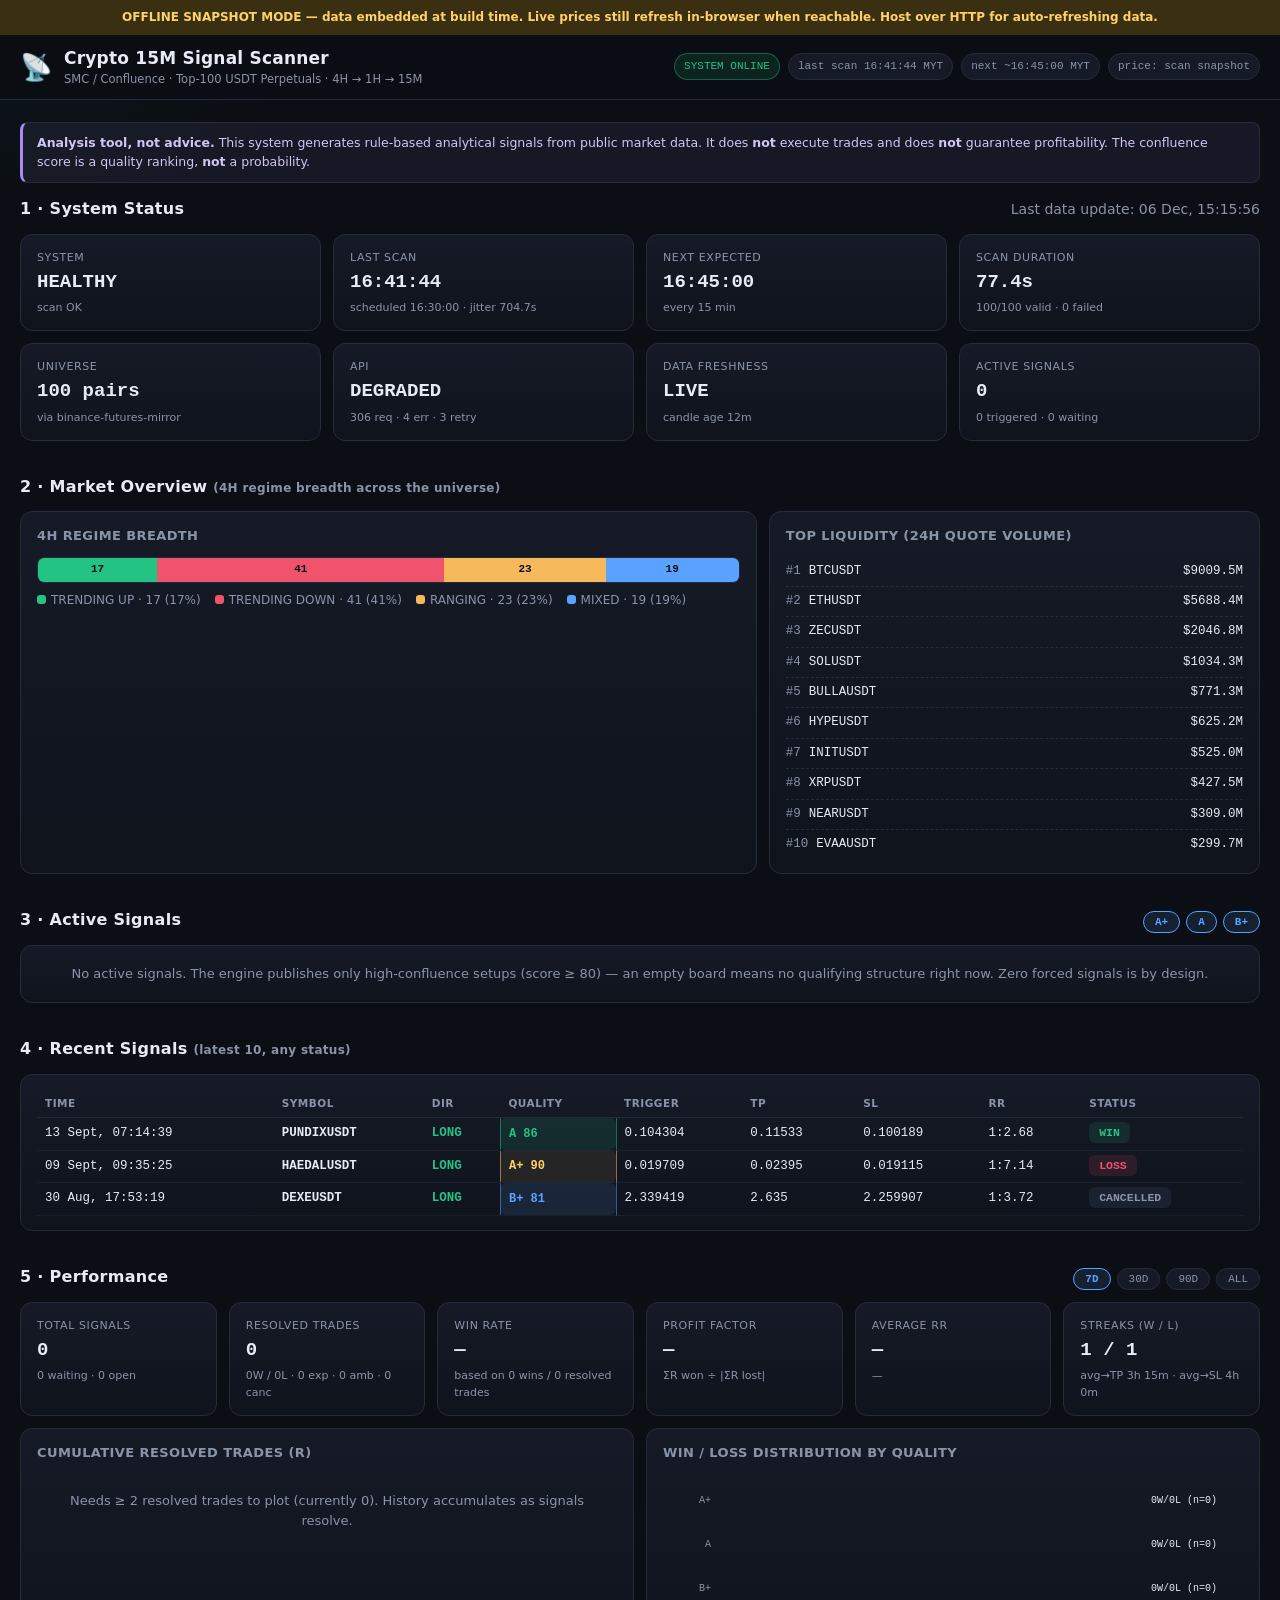
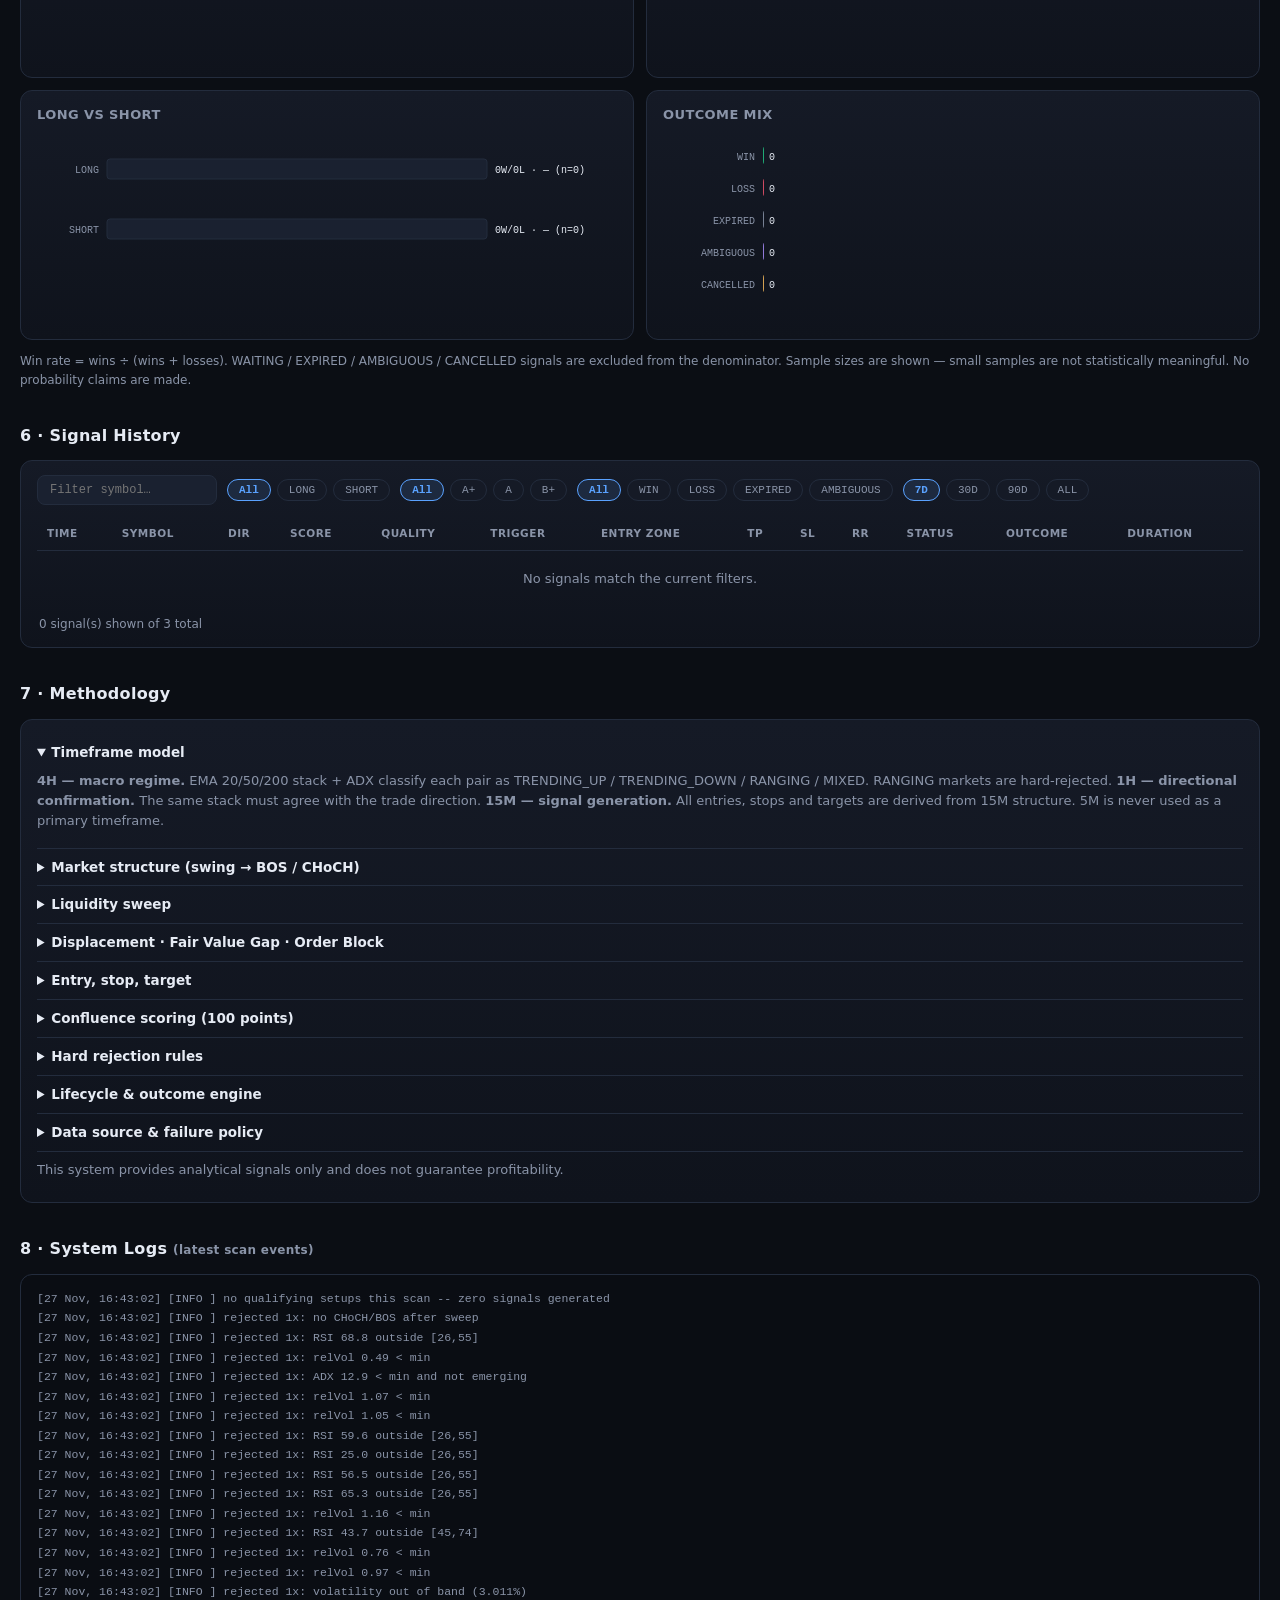
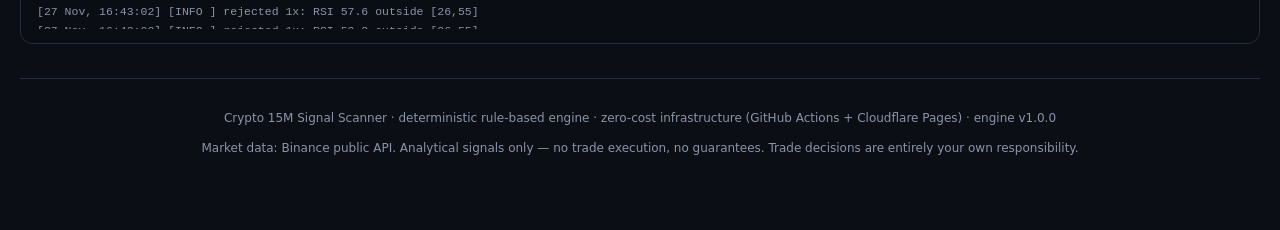
==== commit f1b37d85: "chore: update market scan 2026-11-27 08:43" ====
--- a/frontend/dashboard-offline.html
+++ b/frontend/dashboard-offline.html
@@ -487,7 +487,7 @@
   </footer>
 </main>
 
-<script>window.__EMBEDDED_DATA__ = {"builtAt":1795737900380,"signals":{"generatedAt":1795737824561,"signals":[{"id":"SIG-0333ae5599","symbol":"DEXEUSDT","direction":"LONG","timeframe":"15m","quality":"B+","score":80.5,"components":{"htfAlignment":10.0,"marketStructure":15.0,"liquiditySmc":20.0,"momentum":15.0,"volume":5.5,"volatility":5,"riskReward":10.0},"generatedAt":1788083599345,"signalCandleCloseTime":1788083099999,"triggerPrice":2.3394186812,"entryPrice":2.3394186812,"entryZone":[2.3273252751,2.3394186812],"currentPrice":1.894,"currentPriceAt":1791006299999,"currentPriceSource":"scan","stopLoss":2.2599065938,"takeProfit":2.635,"riskReward":3.7174,"invalidationLevel":2.272,"targetKind":"swing_high","marketRegime":"MIXED","htf4hBias":"neutral","htf1hBias":"strong_bullish","structure":{"event":"CHoCH_up","ageBars":0,"level":2.332},"liquiditySweep":{"type":"bullish","level":2.288,"barsAgo":5},"bos":false,"choch":true,"displacement":true,"fvg":{"bottom":2.288,"top":2.295},"orderBlock":{"bottom":2.278,"top":2.288},"rsi":58.04,"adx":19.49,"atr":0.0241868123,"atrPercent":1.0354,"relativeVolume":1.549,"vwap":2.3014426479,"status":"CANCELLED","expiryAt":1788094399345,"tradeMaxDurationMs":14400000,"triggeredAt":1788083100000,"closedAt":1788098399999,"outcome":"max_holding_duration_exceeded","rMultiple":0.1834,"dataSource":"binance-futures-mirror","updatedAt":1788101184330},{"id":"SIG-b134a2922d","symbol":"HAEDALUSDT","direction":"LONG","timeframe":"15m","quality":"A+","score":90.1,"components":{"htfAlignment":20.0,"marketStructure":15.0,"liquiditySmc":20.0,"momentum":15.0,"volume":5.1,"volatility":5,"riskReward":10.0},"generatedAt":1788917725311,"signalCandleCloseTime":1788917399999,"triggerPrice":0.0197090289,"entryPrice":0.0197090289,"entryZone":[0.0196138844,0.0197090289],"currentPrice":0.02899,"currentPriceAt":1793850299999,"currentPriceSource":"scan","stopLoss":0.0191148555,"takeProfit":0.02395,"riskReward":7.1376,"invalidationLevel":0.01921,"targetKind":"swing_high","marketRegime":"TRENDING_UP","htf4hBias":"strong_bullish","htf1hBias":"strong_bullish","structure":{"event":"BOS_up","ageBars":2,"level":0.01953},"liquiditySweep":{"type":"bullish","level":0.0193,"barsAgo":8},"bos":true,"choch":false,"displacement":true,"fvg":{"bottom":0.01928,"top":0.01933},"orderBlock":{"bottom":0.01922,"top":0.0194},"rsi":59.82,"adx":20.49,"atr":0.000190289,"atrPercent":0.9714,"relativeVolume":1.512,"vwap":0.0192933721,"status":"LOSS","expiryAt":1788928525311,"tradeMaxDurationMs":14400000,"triggeredAt":1788918300000,"closedAt":1788932699999,"outcome":"sl_hit","rMultiple":-1.0,"dataSource":"binance-futures-mirror","updatedAt":1788936303856},{"id":"SIG-d3df9e91b4","symbol":"PUNDIXUSDT","direction":"LONG","timeframe":"15m","quality":"A","score":85.5,"components":{"htfAlignment":20.0,"marketStructure":15.0,"liquiditySmc":15.0,"momentum":15.0,"volume":8.7,"volatility":5,"riskReward":6.8},"generatedAt":1789254879709,"signalCandleCloseTime":1789254899999,"triggerPrice":0.1043042029,"entryPrice":0.1043042029,"entryZone":[0.1035831884,0.1043042029],"currentPrice":0.11122,"currentPriceAt":1789451999999,"currentPriceSource":"scan","stopLoss":0.1001889855,"takeProfit":0.11533,"riskReward":2.6793,"invalidationLevel":0.10091,"targetKind":"swing_high","marketRegime":"TRENDING_UP","htf4hBias":"strong_bullish","htf1hBias":"strong_bullish","structure":{"event":"CHoCH_up","ageBars":0,"level":0.1028},"liquiditySweep":{"type":"bullish","level":0.10129,"barsAgo":9},"bos":false,"choch":true,"displacement":true,"fvg":null,"orderBlock":{"bottom":0.10123,"top":0.10246},"rsi":60.62,"adx":19.13,"atr":0.0014420291,"atrPercent":1.3859,"relativeVolume":1.87,"vwap":0.1032046387,"status":"WIN","expiryAt":1789265679709,"tradeMaxDurationMs":14400000,"triggeredAt":1789254900000,"closedAt":1789266599999,"outcome":"tp_hit","rMultiple":2.6793,"dataSource":"binance-futures-mirror","updatedAt":1789280128963}]},"status":{"systemOnline":true,"health":"HEALTHY","version":"1.0.0","lastScan":{"scheduledAt":1795737600000,"executedAt":1795737824561,"jitterSeconds":224.6,"durationMs":75597,"status":"OK","universeSize":100,"universeSource":"binance-futures-mirror","market":"futures","symbolsScanned":100,"symbolsValid":100,"dataFailures":0,"failedSymbols":[],"candidates":0,"signalsGenerated":0,"rejects":{"HTF not aligned (4H=strong_bearish,1H=neutral)":41,"relVol 1.06 \u003c min":1,"4H regime RANGING":15,"HTF conflict (4H+1H oppose)":26,"relVol 0.98 \u003c min":1,"volatility out of band (8.909%)":1,"relVol 0.41 \u003c min":1,"HTF not aligned (4H=strong_bearish,1H=bullish)":18,"volatility out of band (3.463%)":1,"volatility out of band (3.304%)":1,"HTF not aligned (4H=strong_bullish,1H=bearish)":4,"HTF not aligned (4H=neutral,1H=strong_bearish)":1,"relVol 0.40 \u003c min":2,"relVol 0.51 \u003c min":1,"HTF not aligned (4H=neutral,1H=strong_bullish)":15,"no liquidity sweep in window":3,"RSI 37.3 outside [45,74]":1,"relVol 0.78 \u003c min":2,"relVol 0.39 \u003c min":1,"relVol 0.25 \u003c min":2,"volatility out of band (4.140%)":1,"no CHoCH/BOS after sweep":2,"relVol 0.81 \u003c min":1,"RSI 34.6 outside [45,74]":1,"relVol 0.63 \u003c min":1,"relVol 0.73 \u003c min":1,"relVol 0.38 \u003c min":1,"relVol 0.85 \u003c min":1,"HTF not aligned (4H=strong_bullish,1H=neutral)":2,"HTF not aligned (4H=strong_bearish,1H=strong_bullish)":6,"relVol 0.61 \u003c min":2,"ADX 7.7 \u003c min and not emerging":1,"relVol 0.56 \u003c min":1,"relVol 0.67 \u003c min":1,"ADX 11.5 \u003c min and not emerging":1,"relVol 0.44 \u003c min":1,"relVol 0.64 \u003c min":1,"relVol 0.53 \u003c min":2,"RSI 61.0 outside [26,55]":1,"relVol 0.90 \u003c min":1,"relVol 0.27 \u003c min":1,"RSI 63.3 outside [26,55]":1,"volatility out of band (0.085%)":1,"relVol 0.66 \u003c min":1,"relVol 0.86 \u003c min":1,"relVol 0.43 \u003c min":1,"HTF not aligned (4H=neutral,1H=neutral)":2,"relVol 0.49 \u003c min":1,"relVol 0.46 \u003c min":1,"RSI 43.5 outside [45,74]":2,"relVol 0.91 \u003c min":1,"RSI 35.8 outside [45,74]":1,"ADX 12.0 \u003c min and not emerging":1,"relVol 0.65 \u003c min":1,"ADX 11.1 \u003c min and not emerging":1,"relVol 0.28 \u003c min":1,"ADX 9.6 \u003c min and not emerging":1,"relVol 0.47 \u003c min":1,"relVol 0.59 \u003c min":2,"relVol 0.62 \u003c min":1,"relVol 1.19 \u003c min":1,"ADX 14.3 \u003c min and not emerging":1,"relVol 0.97 \u003c min":1,"ADX 13.0 \u003c min and not emerging":1,"RSI 38.2 outside [45,74]":1,"ADX 14.2 \u003c min and not emerging":1,"RSI 58.0 outside [26,55]":1,"relVol 1.13 \u003c min":1,"relVol 1.01 \u003c min":1,"RSI 55.2 outside [26,55]":1},"apiStats":{"requests":306,"errors":4,"retries":3,"rateLimitHits":0,"lastError":"HTTP 451 geo-restricted host=fapi.binance.com","endpointUsed":"binance-futures-mirror","marketUsed":"futures"},"apiHealth":"DEGRADED","dataFreshness":{"label":"LIVE","newestCandleCloseMs":1795737599999,"ageSeconds":224.6},"activeSignals":0},"lastSuccessfulScan":1795737824561,"nextExpectedScanAt":1795738500000,"logs":[{"ts":1795671040480,"level":"info","msg":"rejected 1x: RSI 58.7 outside [26,55]"},{"ts":1795671040480,"level":"info","msg":"rejected 1x: relVol 0.32 \u003c min"},{"ts":1795671040480,"level":"info","msg":"rejected 1x: relVol 0.46 \u003c min"},{"ts":1795671040480,"level":"info","msg":"rejected 1x: RSI 57.2 outside [26,55]"},{"ts":1795671040480,"level":"info","msg":"rejected 1x: volatility out of band (3.422%)"},{"ts":1795671040480,"level":"info","msg":"rejected 1x: volatility out of band (5.707%)"},{"ts":1795671040480,"level":"info","msg":"rejected 1x: RSI 58.4 outside [26,55]"},{"ts":1795671040480,"level":"info","msg":"rejected 1x: RSI 63.8 outside [26,55]"},{"ts":1795671040480,"level":"info","msg":"rejected 1x: volatility out of band (4.743%)"},{"ts":1795671040480,"level":"info","msg":"rejected 1x: relVol 0.88 \u003c min"},{"ts":1795671040480,"level":"info","msg":"rejected 1x: RSI 38.7 outside [45,74]"},{"ts":1795671040480,"level":"info","msg":"rejected 1x: relVol 0.70 \u003c min"},{"ts":1795671040480,"level":"info","msg":"rejected 1x: volatility out of band (3.165%)"},{"ts":1795671040480,"level":"info","msg":"rejected 1x: HTF not aligned (4H=strong_bullish,1H=neutral)"},{"ts":1795671040480,"level":"info","msg":"rejected 1x: RSI 35.8 outside [45,74]"},{"ts":1795671040480,"level":"info","msg":"rejected 1x: volatility out of band (3.722%)"},{"ts":1795671040480,"level":"info","msg":"rejected 1x: RSI 57.0 outside [26,55]"},{"ts":1795671040480,"level":"info","msg":"rejected 1x: volatility out of band (5.022%)"},{"ts":1795671040480,"level":"info","msg":"rejected 1x: relVol 1.01 \u003c min"},{"ts":1795671040480,"level":"info","msg":"rejected 1x: RSI 55.2 outside [26,55]"},{"ts":1795671040480,"level":"info","msg":"rejected 1x: volatility out of band (5.137%)"},{"ts":1795671040480,"level":"info","msg":"rejected 1x: relVol 0.64 \u003c min"},{"ts":1795671040480,"level":"info","msg":"rejected 1x: volatility out of band (3.293%)"},{"ts":1795671040480,"level":"info","msg":"rejected 1x: relVol 0.87 \u003c min"},{"ts":1795671040480,"level":"info","msg":"rejected 1x: RSI 62.7 outside [26,55]"},{"ts":1795671040480,"level":"info","msg":"rejected 1x: volatility out of band (3.863%)"},{"ts":1795671040480,"level":"info","msg":"rejected 1x: RSI 41.6 outside [45,74]"},{"ts":1795671040480,"level":"info","msg":"rejected 1x: relVol 0.42 \u003c min"},{"ts":1795671040480,"level":"info","msg":"rejected 1x: RSI 44.9 outside [45,74]"},{"ts":1795671040480,"level":"info","msg":"rejected 1x: relVol 1.17 \u003c min"},{"ts":1795671040480,"level":"info","msg":"rejected 1x: RSI 66.5 outside [26,55]"},{"ts":1795671040480,"level":"info","msg":"rejected 1x: relVol 0.47 \u003c min"},{"ts":1795671040480,"level":"info","msg":"rejected 1x: RSI 69.7 outside [26,55]"},{"ts":1795671040480,"level":"info","msg":"rejected 1x: RSI 58.2 outside [26,55]"},{"ts":1795671040480,"level":"info","msg":"rejected 1x: relVol 0.24 \u003c min"},{"ts":1795671040480,"level":"info","msg":"rejected 1x: RSI 59.2 outside [26,55]"},{"ts":1795671040480,"level":"info","msg":"rejected 1x: RSI 68.0 outside [26,55]"},{"ts":1795671040480,"level":"info","msg":"rejected 1x: RSI 62.6 outside [26,55]"},{"ts":1795671040480,"level":"info","msg":"rejected 1x: RSI 63.0 outside [26,55]"},{"ts":1795671040480,"level":"info","msg":"rejected 1x: RSI 39.9 outside [45,74]"},{"ts":1795671040480,"level":"info","msg":"rejected 1x: RSI 65.3 outside [26,55]"},{"ts":1795671040480,"level":"info","msg":"rejected 1x: RSI 58.6 outside [26,55]"},{"ts":1795671040480,"level":"info","msg":"rejected 1x: RSI 59.1 outside [26,55]"},{"ts":1795671040480,"level":"info","msg":"rejected 1x: ADX 11.5 \u003c min and not emerging"},{"ts":1795671040480,"level":"info","msg":"rejected 1x: relVol 0.51 \u003c min"},{"ts":1795671040480,"level":"info","msg":"rejected 1x: relVol 0.28 \u003c min"},{"ts":1795671040480,"level":"info","msg":"rejected 1x: RSI 84.0 outside [45,74]"},{"ts":1795671040480,"level":"info","msg":"rejected 1x: relVol 0.55 \u003c min"},{"ts":1795671040480,"level":"info","msg":"rejected 1x: RSI 69.0 outside [26,55]"},{"ts":1795671040480,"level":"info","msg":"rejected 1x: relVol 0.33 \u003c min"},{"ts":1795671040480,"level":"info","msg":"rejected 1x: RSI 64.0 outside [26,55]"},{"ts":1795671040480,"level":"info","msg":"rejected 1x: RSI 59.8 outside [26,55]"},{"ts":1795671040480,"level":"info","msg":"rejected 1x: relVol 0.77 \u003c min"},{"ts":1795671040480,"level":"info","msg":"rejected 1x: RSI 65.5 outside [26,55]"},{"ts":1795671040480,"level":"info","msg":"rejected 1x: relVol 0.91 \u003c min"},{"ts":1795671040480,"level":"info","msg":"no qualifying setups this scan -- zero signals generated"},{"ts":1795707719364,"level":"info","msg":"scan start v1.0.0 scheduled=1795707000000 actual=1795707719360 (jitter 719.4s)"},{"ts":1795707730440,"level":"info","msg":"universe: 100 symbols selected from 518 USDT perp candidates (binance-futures-mirror)"},{"ts":1795707742826,"level":"info","msg":"klines collected for 20/100 symbols"},{"ts":1795707755114,"level":"info","msg":"klines collected for 40/100 symbols"},{"ts":1795707767003,"level":"info","msg":"klines collected for 60/100 symbols"},{"ts":1795707779302,"level":"info","msg":"klines collected for 80/100 symbols"},{"ts":1795707792290,"level":"info","msg":"klines collected for 100/100 symbols"},{"ts":1795707793026,"level":"info","msg":"rejected 42x: HTF not aligned (4H=strong_bearish,1H=neutral)"},{"ts":1795707793026,"level":"info","msg":"rejected 27x: HTF conflict (4H+1H oppose)"},{"ts":1795707793026,"level":"info","msg":"rejected 22x: HTF not aligned (4H=strong_bearish,1H=bullish)"},{"ts":1795707793026,"level":"info","msg":"rejected 18x: no liquidity sweep in window"},{"ts":1795707793026,"level":"info","msg":"rejected 18x: HTF not aligned (4H=strong_bearish,1H=strong_bullish)"},{"ts":1795707793026,"level":"info","msg":"rejected 7x: no CHoCH/BOS after sweep"},{"ts":1795707793026,"level":"info","msg":"rejected 5x: HTF not aligned (4H=neutral,1H=strong_bullish)"},{"ts":1795707793026,"level":"info","msg":"rejected 4x: 4H regime RANGING"},{"ts":1795707793026,"level":"info","msg":"rejected 3x: no displacement after structure event"},{"ts":1795707793026,"level":"info","msg":"rejected 2x: HTF not aligned (4H=neutral,1H=neutral)"},{"ts":1795707793026,"level":"info","msg":"rejected 2x: HTF not aligned (4H=neutral,1H=bearish)"},{"ts":1795707793026,"level":"info","msg":"rejected 2x: HTF not aligned (4H=strong_bullish,1H=bearish)"},{"ts":1795707793026,"level":"info","msg":"rejected 2x: HTF not aligned (4H=bearish,1H=strong_bullish)"},{"ts":1795707793026,"level":"info","msg":"rejected 2x: relVol 1.11 \u003c min"},{"ts":1795707793026,"level":"info","msg":"rejected 1x: risk model rejected: stop too wide (4.52x ATR)"},{"ts":1795707793026,"level":"info","msg":"rejected 1x: risk model rejected: stop too wide (5.07x ATR)"},{"ts":1795707793026,"level":"info","msg":"rejected 1x: risk model rejected: stop too wide (5.52x ATR)"},{"ts":1795707793026,"level":"info","msg":"rejected 1x: RSI 36.7 outside [45,74]"},{"ts":1795707793026,"level":"info","msg":"rejected 1x: RSI 32.8 outside [45,74]"},{"ts":1795707793026,"level":"info","msg":"rejected 1x: HTF not aligned (4H=strong_bullish,1H=neutral)"},{"ts":1795707793026,"level":"info","msg":"rejected 1x: volatility out of band (6.413%)"},{"ts":1795707793026,"level":"info","msg":"rejected 1x: RSI 42.0 outside [45,74]"},{"ts":1795707793026,"level":"info","msg":"rejected 1x: volatility out of band (3.986%)"},{"ts":1795707793026,"level":"info","msg":"rejected 1x: relVol 0.56 \u003c min"},{"ts":1795707793026,"level":"info","msg":"rejected 1x: RSI 34.5 outside [45,74]"},{"ts":1795707793026,"level":"info","msg":"rejected 1x: RSI 24.1 outside [26,55]"},{"ts":1795707793026,"level":"info","msg":"rejected 1x: relVol 0.38 \u003c min"},{"ts":1795707793026,"level":"info","msg":"rejected 1x: ADX 14.0 \u003c min and not emerging"},{"ts":1795707793026,"level":"info","msg":"rejected 1x: RSI 24.2 outside [26,55]"},{"ts":1795707793026,"level":"info","msg":"rejected 1x: relVol 0.61 \u003c min"},{"ts":1795707793026,"level":"info","msg":"rejected 1x: relVol 1.15 \u003c min"},{"ts":1795707793026,"level":"info","msg":"rejected 1x: RSI 25.4 outside [26,55]"},{"ts":1795707793026,"level":"info","msg":"rejected 1x: RSI 32.9 outside [45,74]"},{"ts":1795707793026,"level":"info","msg":"rejected 1x: late entry (runup 5.0x ATR)"},{"ts":1795707793026,"level":"info","msg":"rejected 1x: relVol 1.14 \u003c min"},{"ts":1795707793026,"level":"info","msg":"rejected 1x: late entry (runup 3.6x ATR)"},{"ts":1795707793026,"level":"info","msg":"rejected 1x: relVol 0.44 \u003c min"},{"ts":1795707793026,"level":"info","msg":"rejected 1x: risk model rejected: stop too wide (3.96x ATR)"},{"ts":1795707793026,"level":"info","msg":"rejected 1x: relVol 0.75 \u003c min"},{"ts":1795707793026,"level":"info","msg":"rejected 1x: RSI 20.1 outside [45,74]"},{"ts":1795707793026,"level":"info","msg":"rejected 1x: relVol 0.51 \u003c min"},{"ts":1795707793026,"level":"info","msg":"rejected 1x: RSI 38.9 outside [45,74]"},{"ts":1795707793026,"level":"info","msg":"rejected 1x: relVol 0.71 \u003c min"},{"ts":1795707793026,"level":"info","msg":"rejected 1x: late entry (runup 3.5x ATR)"},{"ts":1795707793026,"level":"info","msg":"rejected 1x: relVol 0.49 \u003c min"},{"ts":1795707793026,"level":"info","msg":"rejected 1x: relVol 0.59 \u003c min"},{"ts":1795707793026,"level":"info","msg":"rejected 1x: risk model rejected: stop too wide (4.56x ATR)"},{"ts":1795707793026,"level":"info","msg":"rejected 1x: RSI 21.5 outside [26,55]"},{"ts":1795707793026,"level":"info","msg":"rejected 1x: relVol 1.10 \u003c min"},{"ts":1795707793026,"level":"info","msg":"rejected 1x: relVol 0.99 \u003c min"},{"ts":1795707793026,"level":"info","msg":"rejected 1x: late entry (runup 3.8x ATR)"},{"ts":1795707793026,"level":"info","msg":"rejected 1x: HTF not aligned (4H=neutral,1H=strong_bearish)"},{"ts":1795707793026,"level":"info","msg":"rejected 1x: relVol 0.08 \u003c min"},{"ts":1795707793026,"level":"info","msg":"rejected 1x: relVol 0.86 \u003c min"},{"ts":1795707793026,"level":"info","msg":"rejected 1x: relVol 0.85 \u003c min"},{"ts":1795707793026,"level":"info","msg":"rejected 1x: RSI 24.5 outside [26,55]"},{"ts":1795707793026,"level":"info","msg":"rejected 1x: RSI 36.8 outside [45,74]"},{"ts":1795707793026,"level":"info","msg":"rejected 1x: relVol 0.64 \u003c min"},{"ts":1795707793026,"level":"info","msg":"no qualifying setups this scan -- zero signals generated"},{"ts":1795737824564,"level":"info","msg":"scan start v1.0.0 scheduled=1795737600000 actual=1795737824561 (jitter 224.6s)"},{"ts":1795737835705,"level":"info","msg":"universe: 100 symbols selected from 518 USDT perp candidates (binance-futures-mirror)"},{"ts":1795737849147,"level":"info","msg":"klines collected for 20/100 symbols"},{"ts":1795737861654,"level":"info","msg":"klines collected for 40/100 symbols"},{"ts":1795737874888,"level":"info","msg":"klines collected for 60/100 symbols"},{"ts":1795737887536,"level":"info","msg":"klines collected for 80/100 symbols"},{"ts":1795737899604,"level":"info","msg":"klines collected for 100/100 symbols"},{"ts":1795737900157,"level":"info","msg":"rejected 41x: HTF not aligned (4H=strong_bearish,1H=neutral)"},{"ts":1795737900157,"level":"info","msg":"rejected 26x: HTF conflict (4H+1H oppose)"},{"ts":1795737900157,"level":"info","msg":"rejected 18x: HTF not aligned (4H=strong_bearish,1H=bullish)"},{"ts":1795737900157,"level":"info","msg":"rejected 15x: 4H regime RANGING"},{"ts":1795737900157,"level":"info","msg":"rejected 15x: HTF not aligned (4H=neutral,1H=strong_bullish)"},{"ts":1795737900157,"level":"info","msg":"rejected 6x: HTF not aligned (4H=strong_bearish,1H=strong_bullish)"},{"ts":1795737900157,"level":"info","msg":"rejected 4x: HTF not aligned (4H=strong_bullish,1H=bearish)"},{"ts":1795737900157,"level":"info","msg":"rejected 3x: no liquidity sweep in window"},{"ts":1795737900157,"level":"info","msg":"rejected 2x: relVol 0.40 \u003c min"},{"ts":1795737900157,"level":"info","msg":"rejected 2x: relVol 0.78 \u003c min"},{"ts":1795737900157,"level":"info","msg":"rejected 2x: relVol 0.25 \u003c min"},{"ts":1795737900157,"level":"info","msg":"rejected 2x: no CHoCH/BOS after sweep"},{"ts":1795737900157,"level":"info","msg":"rejected 2x: HTF not aligned (4H=strong_bullish,1H=neutral)"},{"ts":1795737900157,"level":"info","msg":"rejected 2x: relVol 0.61 \u003c min"},{"ts":1795737900157,"level":"info","msg":"rejected 2x: relVol 0.53 \u003c min"},{"ts":1795737900157,"level":"info","msg":"rejected 2x: HTF not aligned (4H=neutral,1H=neutral)"},{"ts":1795737900157,"level":"info","msg":"rejected 2x: RSI 43.5 outside [45,74]"},{"ts":1795737900157,"level":"info","msg":"rejected 2x: relVol 0.59 \u003c min"},{"ts":1795737900157,"level":"info","msg":"rejected 1x: relVol 1.06 \u003c min"},{"ts":1795737900157,"level":"info","msg":"rejected 1x: relVol 0.98 \u003c min"},{"ts":1795737900157,"level":"info","msg":"rejected 1x: volatility out of band (8.909%)"},{"ts":1795737900157,"level":"info","msg":"rejected 1x: relVol 0.41 \u003c min"},{"ts":1795737900157,"level":"info","msg":"rejected 1x: volatility out of band (3.463%)"},{"ts":1795737900157,"level":"info","msg":"rejected 1x: volatility out of band (3.304%)"},{"ts":1795737900157,"level":"info","msg":"rejected 1x: HTF not aligned (4H=neutral,1H=strong_bearish)"},{"ts":1795737900157,"level":"info","msg":"rejected 1x: relVol 0.51 \u003c min"},{"ts":1795737900157,"level":"info","msg":"rejected 1x: RSI 37.3 outside [45,74]"},{"ts":1795737900157,"level":"info","msg":"rejected 1x: relVol 0.39 \u003c min"},{"ts":1795737900157,"level":"info","msg":"rejected 1x: volatility out of band (4.140%)"},{"ts":1795737900157,"level":"info","msg":"rejected 1x: relVol 0.81 \u003c min"},{"ts":1795737900157,"level":"info","msg":"rejected 1x: RSI 34.6 outside [45,74]"},{"ts":1795737900157,"level":"info","msg":"rejected 1x: relVol 0.63 \u003c min"},{"ts":1795737900157,"level":"info","msg":"rejected 1x: relVol 0.73 \u003c min"},{"ts":1795737900157,"level":"info","msg":"rejected 1x: relVol 0.38 \u003c min"},{"ts":1795737900157,"level":"info","msg":"rejected 1x: relVol 0.85 \u003c min"},{"ts":1795737900157,"level":"info","msg":"rejected 1x: ADX 7.7 \u003c min and not emerging"},{"ts":1795737900157,"level":"info","msg":"rejected 1x: relVol 0.56 \u003c min"},{"ts":1795737900157,"level":"info","msg":"rejected 1x: relVol 0.67 \u003c min"},{"ts":1795737900157,"level":"info","msg":"rejected 1x: ADX 11.5 \u003c min and not emerging"},{"ts":1795737900157,"level":"info","msg":"rejected 1x: relVol 0.44 \u003c min"},{"ts":1795737900157,"level":"info","msg":"rejected 1x: relVol 0.64 \u003c min"},{"ts":1795737900157,"level":"info","msg":"rejected 1x: RSI 61.0 outside [26,55]"},{"ts":1795737900157,"level":"info","msg":"rejected 1x: relVol 0.90 \u003c min"},{"ts":1795737900157,"level":"info","msg":"rejected 1x: relVol 0.27 \u003c min"},{"ts":1795737900157,"level":"info","msg":"rejected 1x: RSI 63.3 outside [26,55]"},{"ts":1795737900157,"level":"info","msg":"rejected 1x: volatility out of band (0.085%)"},{"ts":1795737900157,"level":"info","msg":"rejected 1x: relVol 0.66 \u003c min"},{"ts":1795737900157,"level":"info","msg":"rejected 1x: relVol 0.86 \u003c min"},{"ts":1795737900157,"level":"info","msg":"rejected 1x: relVol 0.43 \u003c min"},{"ts":1795737900157,"level":"info","msg":"rejected 1x: relVol 0.49 \u003c min"},{"ts":1795737900157,"level":"info","msg":"rejected 1x: relVol 0.46 \u003c min"},{"ts":1795737900157,"level":"info","msg":"rejected 1x: relVol 0.91 \u003c min"},{"ts":1795737900157,"level":"info","msg":"rejected 1x: RSI 35.8 outside [45,74]"},{"ts":1795737900157,"level":"info","msg":"rejected 1x: ADX 12.0 \u003c min and not emerging"},{"ts":1795737900157,"level":"info","msg":"rejected 1x: relVol 0.65 \u003c min"},{"ts":1795737900157,"level":"info","msg":"rejected 1x: ADX 11.1 \u003c min and not emerging"},{"ts":1795737900157,"level":"info","msg":"rejected 1x: relVol 0.28 \u003c min"},{"ts":1795737900157,"level":"info","msg":"rejected 1x: ADX 9.6 \u003c min and not emerging"},{"ts":1795737900157,"level":"info","msg":"rejected 1x: relVol 0.47 \u003c min"},{"ts":1795737900157,"level":"info","msg":"rejected 1x: relVol 0.62 \u003c min"},{"ts":1795737900157,"level":"info","msg":"rejected 1x: relVol 1.19 \u003c min"},{"ts":1795737900157,"level":"info","msg":"rejected 1x: ADX 14.3 \u003c min and not emerging"},{"ts":1795737900157,"level":"info","msg":"rejected 1x: relVol 0.97 \u003c min"},{"ts":1795737900157,"level":"info","msg":"rejected 1x: ADX 13.0 \u003c min and not emerging"},{"ts":1795737900157,"level":"info","msg":"rejected 1x: RSI 38.2 outside [45,74]"},{"ts":1795737900157,"level":"info","msg":"rejected 1x: ADX 14.2 \u003c min and not emerging"},{"ts":1795737900157,"level":"info","msg":"rejected 1x: RSI 58.0 outside [26,55]"},{"ts":1795737900157,"level":"info","msg":"rejected 1x: relVol 1.13 \u003c min"},{"ts":1795737900158,"level":"info","msg":"rejected 1x: relVol 1.01 \u003c min"},{"ts":1795737900158,"level":"info","msg":"rejected 1x: RSI 55.2 outside [26,55]"},{"ts":1795737900158,"level":"info","msg":"no qualifying setups this scan -- zero signals generated"}]},"snapshots":[{"ts":1790210900031,"universeSize":100,"source":"binance-futures-mirror","breadth":{"TRENDING_UP":91,"TRENDING_DOWN":4,"RANGING":2,"MIXED":3},"activeSignals":0,"signalsGenerated":0,"avgScore":null,"topVolume":[{"symbol":"BTCUSDT","quoteVolume":17616999033.02,"rank":1},{"symbol":"ETHUSDT","quoteVolume":11841991293.19,"rank":2},{"symbol":"ZECUSDT","quoteVolume":3065238556.27,"rank":3},{"symbol":"SOLUSDT","quoteVolume":2733192531.44,"rank":4},{"symbol":"XRPUSDT","quoteVolume":2352154056.64,"rank":5},{"symbol":"NEARUSDT","quoteVolume":1334313680.24,"rank":6},{"symbol":"UNIUSDT","quoteVolume":1057939586.88,"rank":7},{"symbol":"DOGEUSDT","quoteVolume":1043229820.09,"rank":8},{"symbol":"BCHUSDT","quoteVolume":917920024.25,"rank":9},{"symbol":"HYPEUSDT","quoteVolume":835979804.74,"rank":10}]},{"ts":1790229690133,"universeSize":100,"source":"binance-futures-mirror","breadth":{"TRENDING_UP":91,"TRENDING_DOWN":4,"RANGING":2,"MIXED":3},"activeSignals":0,"signalsGenerated":0,"avgScore":null,"topVolume":[{"symbol":"BTCUSDT","quoteVolume":16923089266.94,"rank":1},{"symbol":"ETHUSDT","quoteVolume":11389346769.77,"rank":2},{"symbol":"ZECUSDT","quoteVolume":2972325404.1,"rank":3},{"symbol":"SOLUSDT","quoteVolume":2625705105.75,"rank":4},{"symbol":"XRPUSDT","quoteVolume":2006824439.58,"rank":5},{"symbol":"NEARUSDT","quoteVolume":1373645540.14,"rank":6},{"symbol":"DOGEUSDT","quoteVolume":916017825.54,"rank":7},{"symbol":"HYPEUSDT","quoteVolume":884927867.85,"rank":8},{"symbol":"BCHUSDT","quoteVolume":871720413.52,"rank":9},{"symbol":"UNIUSDT","quoteVolume":842100064.61,"rank":10}]},{"ts":1790250717203,"universeSize":100,"source":"binance-futures-mirror","breadth":{"TRENDING_UP":89,"TRENDING_DOWN":4,"RANGING":2,"MIXED":5},"activeSignals":0,"signalsGenerated":0,"avgScore":null,"topVolume":[{"symbol":"BTCUSDT","quoteVolume":18043579911.92,"rank":1},{"symbol":"ETHUSDT","quoteVolume":11549716915.99,"rank":2},{"symbol":"ZECUSDT","quoteVolume":2969668362.95,"rank":3},{"symbol":"SOLUSDT","quoteVolume":2593920071.77,"rank":4},{"symbol":"XRPUSDT","quoteVolume":1895325313.18,"rank":5},{"symbol":"NEARUSDT","quoteVolume":1313192988.48,"rank":6},{"symbol":"HYPEUSDT","quoteVolume":1093760127.17,"rank":7},{"symbol":"DOGEUSDT","quoteVolume":805205459.14,"rank":8},{"symbol":"UNIUSDT","quoteVolume":714689060.59,"rank":9},{"symbol":"BCHUSDT","quoteVolume":619302391.05,"rank":10}]},{"ts":1790269164305,"universeSize":100,"source":"binance-futures-mirror","breadth":{"TRENDING_UP":89,"TRENDING_DOWN":3,"RANGING":1,"MIXED":7},"activeSignals":0,"signalsGenerated":0,"avgScore":null,"topVolume":[{"symbol":"BTCUSDT","quoteVolume":13588211121.82,"rank":1},{"symbol":"ETHUSDT","quoteVolume":9649476911.07,"rank":2},{"symbol":"ZECUSDT","quoteVolume":2339266150.39,"rank":3},{"symbol":"SOLUSDT","quoteVolume":2225070083.84,"rank":4},{"symbol":"XRPUSDT","quoteVolume":1684008330.67,"rank":5},{"symbol":"NEARUSDT","quoteVolume":1047933236.13,"rank":6},{"symbol":"HYPEUSDT","quoteVolume":988358710.14,"rank":7},{"symbol":"DOGEUSDT","quoteVolume":636806759.41,"rank":8},{"symbol":"LTCUSDT","quoteVolume":634460546.41,"rank":9},{"symbol":"ONDOUSDT","quoteVolume":609197097.25,"rank":10}]},{"ts":1790281446939,"universeSize":100,"source":"binance-futures-mirror","breadth":{"TRENDING_UP":88,"TRENDING_DOWN":4,"RANGING":2,"MIXED":6},"activeSignals":0,"signalsGenerated":0,"avgScore":null,"topVolume":[{"symbol":"BTCUSDT","quoteVolume":13324478827.4,"rank":1},{"symbol":"ETHUSDT","quoteVolume":9888587644.6,"rank":2},{"symbol":"ZECUSDT","quoteVolume":2371559890.05,"rank":3},{"symbol":"SOLUSDT","quoteVolume":2310728417.01,"rank":4},{"symbol":"XRPUSDT","quoteVolume":1716849060.68,"rank":5},{"symbol":"NEARUSDT","quoteVolume":1037938498.56,"rank":6},{"symbol":"HYPEUSDT","quoteVolume":958105258.43,"rank":7},{"symbol":"ONDOUSDT","quoteVolume":731045708.48,"rank":8},{"symbol":"LTCUSDT","quoteVolume":725857135.69,"rank":9},{"symbol":"DOGEUSDT","quoteVolume":658034542.33,"rank":10}]},{"ts":1790292105218,"universeSize":100,"source":"binance-futures-mirror","breadth":{"TRENDING_UP":88,"TRENDING_DOWN":4,"RANGING":2,"MIXED":6},"activeSignals":0,"signalsGenerated":0,"avgScore":null,"topVolume":[{"symbol":"BTCUSDT","quoteVolume":13378648518.17,"rank":1},{"symbol":"ETHUSDT","quoteVolume":9677588482.42,"rank":2},{"symbol":"SOLUSDT","quoteVolume":2290766699.51,"rank":3},{"symbol":"ZECUSDT","quoteVolume":2258269750.46,"rank":4},{"symbol":"XRPUSDT","quoteVolume":1687302165.53,"rank":5},{"symbol":"NEARUSDT","quoteVolume":1030084844.67,"rank":6},{"symbol":"HYPEUSDT","quoteVolume":977686939.91,"rank":7},{"symbol":"ONDOUSDT","quoteVolume":769787799.02,"rank":8},{"symbol":"LTCUSDT","quoteVolume":745382453.09,"rank":9},{"symbol":"DOGEUSDT","quoteVolume":651841269.9,"rank":10}]},{"ts":1790300936998,"universeSize":100,"source":"binance-futures-mirror","breadth":{"TRENDING_UP":87,"TRENDING_DOWN":6,"RANGING":2,"MIXED":5},"activeSignals":0,"signalsGenerated":0,"avgScore":null,"topVolume":[{"symbol":"BTCUSDT","quoteVolume":13449691472.55,"rank":1},{"symbol":"ETHUSDT","quoteVolume":9602168778.34,"rank":2},{"symbol":"SOLUSDT","quoteVolume":2312361937.45,"rank":3},{"symbol":"ZECUSDT","quoteVolume":2198106210.08,"rank":4},{"symbol":"XRPUSDT","quoteVolume":1730276668.39,"rank":5},{"symbol":"NEARUSDT","quoteVolume":1024026124.12,"rank":6},{"symbol":"HYPEUSDT","quoteVolume":992664777.8,"rank":7},{"symbol":"ONDOUSDT","quoteVolume":835783922.76,"rank":8},{"symbol":"LTCUSDT","quoteVolume":751050825.86,"rank":9},{"symbol":"DOGEUSDT","quoteVolume":652361804.99,"rank":10}]},{"ts":1790321700864,"universeSize":100,"source":"binance-futures-mirror","breadth":{"TRENDING_UP":87,"TRENDING_DOWN":6,"RANGING":2,"MIXED":5},"activeSignals":0,"signalsGenerated":0,"avgScore":null,"topVolume":[{"symbol":"BTCUSDT","quoteVolume":13285468431.11,"rank":1},{"symbol":"ETHUSDT","quoteVolume":9134061694.61,"rank":2},{"symbol":"SOLUSDT","quoteVolume":2374888692.41,"rank":3},{"symbol":"ZECUSDT","quoteVolume":2112025904.27,"rank":4},{"symbol":"XRPUSDT","quoteVolume":1759766031.19,"rank":5},{"symbol":"ONDOUSDT","quoteVolume":983677805.77,"rank":6},{"symbol":"NEARUSDT","quoteVolume":924372715.32,"rank":7},{"symbol":"HYPEUSDT","quoteVolume":889559507.02,"rank":8},{"symbol":"DOGEUSDT","quoteVolume":639923091.92,"rank":9},{"symbol":"LTCUSDT","quoteVolume":627053873.27,"rank":10}]},{"ts":1790341251041,"universeSize":100,"source":"binance-futures-mirror","breadth":{"TRENDING_UP":87,"TRENDING_DOWN":5,"RANGING":3,"MIXED":5},"activeSignals":0,"signalsGenerated":0,"avgScore":null,"topVolume":[{"symbol":"BTCUSDT","quoteVolume":12817202534.55,"rank":1},{"symbol":"ETHUSDT","quoteVolume":9816600634.0,"rank":2},{"symbol":"SOLUSDT","quoteVolume":2875160532.7,"rank":3},{"symbol":"ZECUSDT","quoteVolume":2173433528.87,"rank":4},{"symbol":"XRPUSDT","quoteVolume":2013096132.27,"rank":5},{"symbol":"NEARUSDT","quoteVolume":1085828888.0,"rank":6},{"symbol":"ONDOUSDT","quoteVolume":1023104738.83,"rank":7},{"symbol":"HYPEUSDT","quoteVolume":761308258.63,"rank":8},{"symbol":"SUIUSDT","quoteVolume":707257042.75,"rank":9},{"symbol":"DOGEUSDT","quoteVolume":687547240.85,"rank":10}]},{"ts":1790359088763,"universeSize":100,"source":"binance-futures-mirror","breadth":{"TRENDING_UP":91,"TRENDING_DOWN":3,"RANGING":2,"MIXED":4},"activeSignals":0,"signalsGenerated":0,"avgScore":null,"topVolume":[{"symbol":"BTCUSDT","quoteVolume":11749075742.58,"rank":1},{"symbol":"ETHUSDT","quoteVolume":8990059434.24,"rank":2},{"symbol":"SOLUSDT","quoteVolume":3151080907.19,"rank":3},{"symbol":"ZECUSDT","quoteVolume":2302026036.54,"rank":4},{"symbol":"XRPUSDT","quoteVolume":1999915297.06,"rank":5},{"symbol":"NEARUSDT","quoteVolume":1072297157.41,"rank":6},{"symbol":"HYPEUSDT","quoteVolume":739940758.45,"rank":7},{"symbol":"SUIUSDT","quoteVolume":724207127.29,"rank":8},{"symbol":"ONDOUSDT","quoteVolume":716194704.34,"rank":9},{"symbol":"DOGEUSDT","quoteVolume":629518208.06,"rank":10}]},{"ts":1790371698094,"universeSize":100,"source":"binance-futures-mirror","breadth":{"TRENDING_UP":91,"TRENDING_DOWN":3,"RANGING":2,"MIXED":4},"activeSignals":0,"signalsGenerated":0,"avgScore":null,"topVolume":[{"symbol":"BTCUSDT","quoteVolume":11436089933.15,"rank":1},{"symbol":"ETHUSDT","quoteVolume":8563188862.76,"rank":2},{"symbol":"SOLUSDT","quoteVolume":3317405762.67,"rank":3},{"symbol":"ZECUSDT","quoteVolume":2250902442.53,"rank":4},{"symbol":"XRPUSDT","quoteVolume":1954803431.91,"rank":5},{"symbol":"NEARUSDT","quoteVolume":1025454705.19,"rank":6},{"symbol":"SUIUSDT","quoteVolume":786071815.59,"rank":7},{"symbol":"HYPEUSDT","quoteVolume":694182585.96,"rank":8},{"symbol":"ONDOUSDT","quoteVolume":638547511.19,"rank":9},{"symbol":"DOGEUSDT","quoteVolume":636404894.71,"rank":10}]},{"ts":1790381220312,"universeSize":100,"source":"binance-futures-mirror","breadth":{"TRENDING_UP":88,"TRENDING_DOWN":2,"RANGING":4,"MIXED":6},"activeSignals":0,"signalsGenerated":0,"avgScore":null,"topVolume":[{"symbol":"BTCUSDT","quoteVolume":11250546037.08,"rank":1},{"symbol":"ETHUSDT","quoteVolume":8466377838.86,"rank":2},{"symbol":"SOLUSDT","quoteVolume":3346151605.1,"rank":3},{"symbol":"ZECUSDT","quoteVolume":2222686537.6,"rank":4},{"symbol":"XRPUSDT","quoteVolume":1898282036.34,"rank":5},{"symbol":"NEARUSDT","quoteVolume":1040891699.01,"rank":6},{"symbol":"SUIUSDT","quoteVolume":853527462.17,"rank":7},{"symbol":"HYPEUSDT","quoteVolume":664794112.55,"rank":8},{"symbol":"DOGEUSDT","quoteVolume":639349712.69,"rank":9},{"symbol":"ONDOUSDT","quoteVolume":615739358.52,"rank":10}]},{"ts":1790399058071,"universeSize":100,"source":"binance-futures-mirror","breadth":{"TRENDING_UP":90,"TRENDING_DOWN":2,"RANGING":5,"MIXED":3},"activeSignals":0,"signalsGenerated":0,"avgScore":null,"topVolume":[{"symbol":"BTCUSDT","quoteVolume":10271728549.02,"rank":1},{"symbol":"ETHUSDT","quoteVolume":7956579645.53,"rank":2},{"symbol":"SOLUSDT","quoteVolume":3309260090.62,"rank":3},{"symbol":"ZECUSDT","quoteVolume":2121966930.05,"rank":4},{"symbol":"XRPUSDT","quoteVolume":1794359803.39,"rank":5},{"symbol":"NEARUSDT","quoteVolume":1027595994.1,"rank":6},{"symbol":"SUIUSDT","quoteVolume":860930902.8,"rank":7},{"symbol":"ENAUSDT","quoteVolume":658148635.46,"rank":8},{"symbol":"DOGEUSDT","quoteVolume":630542334.53,"rank":9},{"symbol":"HYPEUSDT","quoteVolume":626017942.41,"rank":10}]},{"ts":1790416500388,"universeSize":100,"source":"binance-futures-mirror","breadth":{"TRENDING_UP":89,"TRENDING_DOWN":2,"RANGING":5,"MIXED":4},"activeSignals":0,"signalsGenerated":0,"avgScore":null,"topVolume":[{"symbol":"BTCUSDT","quoteVolume":8804568375.87,"rank":1},{"symbol":"ETHUSDT","quoteVolume":7069011672.67,"rank":2},{"symbol":"SOLUSDT","quoteVolume":3193086162.61,"rank":3},{"symbol":"ZECUSDT","quoteVolume":1906663337.62,"rank":4},{"symbol":"XRPUSDT","quoteVolume":1657879903.73,"rank":5},{"symbol":"NEARUSDT","quoteVolume":914124301.33,"rank":6},{"symbol":"SUIUSDT","quoteVolume":861014380.26,"rank":7},{"symbol":"ENAUSDT","quoteVolume":748929802.16,"rank":8},{"symbol":"PHAUSDT","quoteVolume":668577978.27,"rank":9},{"symbol":"DOGEUSDT","quoteVolume":612702464.27,"rank":10}]},{"ts":1790432310866,"universeSize":100,"source":"binance-futures-mirror","breadth":{"TRENDING_UP":86,"TRENDING_DOWN":4,"RANGING":6,"MIXED":4},"activeSignals":0,"signalsGenerated":0,"avgScore":null,"topVolume":[{"symbol":"BTCUSDT","quoteVolume":5133827196.98,"rank":1},{"symbol":"ETHUSDT","quoteVolume":3941728924.04,"rank":2},{"symbol":"SOLUSDT","quoteVolume":2320225301.42,"rank":3},{"symbol":"ZECUSDT","quoteVolume":1414551266.91,"rank":4},{"symbol":"XRPUSDT","quoteVolume":1062290904.18,"rank":5},{"symbol":"NEARUSDT","quoteVolume":698255595.7,"rank":6},{"symbol":"ENAUSDT","quoteVolume":686048704.67,"rank":7},{"symbol":"SUIUSDT","quoteVolume":632468486.43,"rank":8},{"symbol":"PHAUSDT","quoteVolume":609031006.4,"rank":9},{"symbol":"DOGEUSDT","quoteVolume":452953219.07,"rank":10}]},{"ts":1790445377863,"universeSize":100,"source":"binance-futures-mirror","breadth":{"TRENDING_UP":86,"TRENDING_DOWN":3,"RANGING":7,"MIXED":4},"activeSignals":0,"signalsGenerated":0,"avgScore":null,"topVolume":[{"symbol":"BTCUSDT","quoteVolume":3370176074.78,"rank":1},{"symbol":"ETHUSDT","quoteVolume":2643881594.22,"rank":2},{"symbol":"SOLUSDT","quoteVolume":1741232408.3,"rank":3},{"symbol":"ZECUSDT","quoteVolume":1172518671.11,"rank":4},{"symbol":"XRPUSDT","quoteVolume":775344821.45,"rank":5},{"symbol":"ENAUSDT","quoteVolume":589376967.37,"rank":6},{"symbol":"SUIUSDT","quoteVolume":553559752.88,"rank":7},{"symbol":"NEARUSDT","quoteVolume":546682929.86,"rank":8},{"symbol":"PHAUSDT","quoteVolume":495639144.43,"rank":9},{"symbol":"WLDUSDT","quoteVolume":435538242.71,"rank":10}]},{"ts":1790456442130,"universeSize":100,"source":"binance-futures-mirror","breadth":{"TRENDING_UP":86,"TRENDING_DOWN":1,"RANGING":9,"MIXED":4},"activeSignals":0,"signalsGenerated":0,"avgScore":null,"topVolume":[{"symbol":"BTCUSDT","quoteVolume":2974209193.95,"rank":1},{"symbol":"ETHUSDT","quoteVolume":2689830932.42,"rank":2},{"symbol":"SOLUSDT","quoteVolume":1541501854.41,"rank":3},{"symbol":"ZECUSDT","quoteVolume":1169990652.36,"rank":4},{"symbol":"XRPUSDT","quoteVolume":838633534.78,"rank":5},{"symbol":"ENAUSDT","quoteVolume":547562119.24,"rank":6},{"symbol":"NEARUSDT","quoteVolume":516776824.13,"rank":7},{"symbol":"SUIUSDT","quoteVolume":506663372.97,"rank":8},{"symbol":"WLDUSDT","quoteVolume":445668697.61,"rank":9},{"symbol":"PHAUSDT","quoteVolume":435490291.4,"rank":10}]},{"ts":1790465943495,"universeSize":100,"source":"binance-futures-mirror","breadth":{"TRENDING_UP":86,"TRENDING_DOWN":1,"RANGING":9,"MIXED":4},"activeSignals":0,"signalsGenerated":0,"avgScore":null,"topVolume":[{"symbol":"BTCUSDT","quoteVolume":2989776637.2,"rank":1},{"symbol":"ETHUSDT","quoteVolume":2816292805.43,"rank":2},{"symbol":"ZECUSDT","quoteVolume":1694182977.02,"rank":3},{"symbol":"SOLUSDT","quoteVolume":1493631986.14,"rank":4},{"symbol":"XRPUSDT","quoteVolume":834969951.58,"rank":5},{"symbol":"ENAUSDT","quoteVolume":527097907.8,"rank":6},{"symbol":"NEARUSDT","quoteVolume":511342602.07,"rank":7},{"symbol":"SUIUSDT","quoteVolume":441330794.13,"rank":8},{"symbol":"WLDUSDT","quoteVolume":423222293.37,"rank":9},{"symbol":"RAREUSDT","quoteVolume":413286569.93,"rank":10}]},{"ts":1790473906529,"universeSize":100,"source":"binance-futures-mirror","breadth":{"TRENDING_UP":85,"TRENDING_DOWN":1,"RANGING":10,"MIXED":4},"activeSignals":0,"signalsGenerated":0,"avgScore":null,"topVolume":[{"symbol":"BTCUSDT","quoteVolume":2950488564.43,"rank":1},{"symbol":"ETHUSDT","quoteVolume":2880075938.48,"rank":2},{"symbol":"ZECUSDT","quoteVolume":1734645712.0,"rank":3},{"symbol":"SOLUSDT","quoteVolume":1425623936.73,"rank":4},{"symbol":"XRPUSDT","quoteVolume":809318953.84,"rank":5},{"symbol":"NEARUSDT","quoteVolume":537503799.96,"rank":6},{"symbol":"QNTUSDT","quoteVolume":487040882.03,"rank":7},{"symbol":"ENAUSDT","quoteVolume":486713280.61,"rank":8},{"symbol":"RAREUSDT","quoteVolume":436938147.88,"rank":9},{"symbol":"SUIUSDT","quoteVolume":404589365.06,"rank":10}]},{"ts":1790495890813,"universeSize":100,"source":"binance-futures-mirror","breadth":{"TRENDING_UP":82,"TRENDING_DOWN":1,"RANGING":11,"MIXED":6},"activeSignals":0,"signalsGenerated":0,"avgScore":null,"topVolume":[{"symbol":"ETHUSDT","quoteVolume":3211233066.02,"rank":1},{"symbol":"BTCUSDT","quoteVolume":3139340880.91,"rank":2},{"symbol":"ZECUSDT","quoteVolume":1963768539.67,"rank":3},{"symbol":"SOLUSDT","quoteVolume":1556152568.78,"rank":4},{"symbol":"QNTUSDT","quoteVolume":919614842.34,"rank":5},{"symbol":"XRPUSDT","quoteVolume":847328503.97,"rank":6},{"symbol":"NEARUSDT","quoteVolume":717953328.14,"rank":7},{"symbol":"SUIUSDT","quoteVolume":461570761.71,"rank":8},{"symbol":"WLDUSDT","quoteVolume":452248133.94,"rank":9},{"symbol":"RAREUSDT","quoteVolume":415805985.98,"rank":10}]},{"ts":1790517090543,"universeSize":100,"source":"binance-futures-mirror","breadth":{"TRENDING_UP":81,"TRENDING_DOWN":2,"RANGING":12,"MIXED":5},"activeSignals":0,"signalsGenerated":0,"avgScore":null,"topVolume":[{"symbol":"BTCUSDT","quoteVolume":4058401758.27,"rank":1},{"symbol":"ETHUSDT","quoteVolume":3615240093.73,"rank":2},{"symbol":"ZECUSDT","quoteVolume":2148228430.54,"rank":3},{"symbol":"SOLUSDT","quoteVolume":1892612418.92,"rank":4},{"symbol":"QNTUSDT","quoteVolume":1204080790.13,"rank":5},{"symbol":"XRPUSDT","quoteVolume":946791126.66,"rank":6},{"symbol":"NEARUSDT","quoteVolume":767328525.98,"rank":7},{"symbol":"WLDUSDT","quoteVolume":639768227.7,"rank":8},{"symbol":"SUIUSDT","quoteVolume":519689842.17,"rank":9},{"symbol":"QUSDT","quoteVolume":440783736.51,"rank":10}]},{"ts":1790532878313,"universeSize":100,"source":"binance-futures-mirror","breadth":{"TRENDING_UP":81,"TRENDING_DOWN":2,"RANGING":13,"MIXED":4},"activeSignals":0,"signalsGenerated":0,"avgScore":null,"topVolume":[{"symbol":"BTCUSDT","quoteVolume":5084248939.22,"rank":1},{"symbol":"ETHUSDT","quoteVolume":4164300373.12,"rank":2},{"symbol":"ZECUSDT","quoteVolume":2449284792.23,"rank":3},{"symbol":"SOLUSDT","quoteVolume":1994753358.01,"rank":4},{"symbol":"QNTUSDT","quoteVolume":1448589172.56,"rank":5},{"symbol":"XRPUSDT","quoteVolume":995264652.13,"rank":6},{"symbol":"NEARUSDT","quoteVolume":829621696.43,"rank":7},{"symbol":"WLDUSDT","quoteVolume":583005086.99,"rank":8},{"symbol":"SUIUSDT","quoteVolume":560374352.32,"rank":9},{"symbol":"QUSDT","quoteVolume":495662121.07,"rank":10}]},{"ts":1790544422619,"universeSize":100,"source":"binance-futures-mirror","breadth":{"TRENDING_UP":82,"TRENDING_DOWN":1,"RANGING":13,"MIXED":4},"activeSignals":0,"signalsGenerated":0,"avgScore":null,"topVolume":[{"symbol":"BTCUSDT","quoteVolume":5318066955.54,"rank":1},{"symbol":"ETHUSDT","quoteVolume":3878473772.62,"rank":2},{"symbol":"ZECUSDT","quoteVolume":2187203479.08,"rank":3},{"symbol":"SOLUSDT","quoteVolume":1991011916.49,"rank":4},{"symbol":"QNTUSDT","quoteVolume":1676905983.0,"rank":5},{"symbol":"XRPUSDT","quoteVolume":921231496.85,"rank":6},{"symbol":"NEARUSDT","quoteVolume":908483011.59,"rank":7},{"symbol":"SUIUSDT","quoteVolume":582349046.54,"rank":8},{"symbol":"WLDUSDT","quoteVolume":564304226.31,"rank":9},{"symbol":"DOGEUSDT","quoteVolume":446254051.71,"rank":10}]},{"ts":1790553297364,"universeSize":100,"source":"binance-futures-mirror","breadth":{"TRENDING_UP":82,"TRENDING_DOWN":2,"RANGING":13,"MIXED":3},"activeSignals":0,"signalsGenerated":0,"avgScore":null,"topVolume":[{"symbol":"BTCUSDT","quoteVolume":5649871986.35,"rank":1},{"symbol":"ETHUSDT","quoteVolume":4166567382.14,"rank":2},{"symbol":"QNTUSDT","quoteVolume":2289115569.72,"rank":3},{"symbol":"SOLUSDT","quoteVolume":2132892372.36,"rank":4},{"symbol":"ZECUSDT","quoteVolume":1868636777.48,"rank":5},{"symbol":"XRPUSDT","quoteVolume":975524441.3,"rank":6},{"symbol":"NEARUSDT","quoteVolume":926401241.79,"rank":7},{"symbol":"SUIUSDT","quoteVolume":615598076.71,"rank":8},{"symbol":"WLDUSDT","quoteVolume":586310197.57,"rank":9},{"symbol":"DOGEUSDT","quoteVolume":474608014.18,"rank":10}]},{"ts":1790571896705,"universeSize":100,"source":"binance-futures-mirror","breadth":{"TRENDING_UP":80,"TRENDING_DOWN":4,"RANGING":11,"MIXED":5},"activeSignals":0,"signalsGenerated":0,"avgScore":null,"topVolume":[{"symbol":"BTCUSDT","quoteVolume":8062571639.63,"rank":1},{"symbol":"ETHUSDT","quoteVolume":5551286443.25,"rank":2},{"symbol":"SOLUSDT","quoteVolume":2499877363.26,"rank":3},{"symbol":"QNTUSDT","quoteVolume":2471158937.47,"rank":4},{"symbol":"ZECUSDT","quoteVolume":1952472880.7,"rank":5},{"symbol":"XRPUSDT","quoteVolume":1154412029.14,"rank":6},{"symbol":"NEARUSDT","quoteVolume":942154795.52,"rank":7},{"symbol":"SUIUSDT","quoteVolume":722017687.32,"rank":8},{"symbol":"DOGEUSDT","quoteVolume":634701668.32,"rank":9},{"symbol":"WLDUSDT","quoteVolume":615518619.54,"rank":10}]},{"ts":1790595852017,"universeSize":100,"source":"binance-futures-mirror","breadth":{"TRENDING_UP":80,"TRENDING_DOWN":5,"RANGING":7,"MIXED":8},"activeSignals":0,"signalsGenerated":0,"avgScore":null,"topVolume":[{"symbol":"BTCUSDT","quoteVolume":9953834439.04,"rank":1},{"symbol":"ETHUSDT","quoteVolume":6411387954.12,"rank":2},{"symbol":"QNTUSDT","quoteVolume":2902786589.53,"rank":3},{"symbol":"SOLUSDT","quoteVolume":2384121138.45,"rank":4},{"symbol":"ZECUSDT","quoteVolume":1948770889.76,"rank":5},{"symbol":"XRPUSDT","quoteVolume":1220911121.19,"rank":6},{"symbol":"NEARUSDT","quoteVolume":829249025.57,"rank":7},{"symbol":"SUIUSDT","quoteVolume":692238464.75,"rank":8},{"symbol":"DOGEUSDT","quoteVolume":647116776.88,"rank":9},{"symbol":"HYPEUSDT","quoteVolume":600661628.59,"rank":10}]},{"ts":1790621155041,"universeSize":100,"source":"binance-futures-mirror","breadth":{"TRENDING_UP":82,"TRENDING_DOWN":6,"RANGING":5,"MIXED":7},"activeSignals":0,"signalsGenerated":0,"avgScore":null,"topVolume":[{"symbol":"BTCUSDT","quoteVolume":13117292137.92,"rank":1},{"symbol":"ETHUSDT","quoteVolume":9634946725.85,"rank":2},{"symbol":"QNTUSDT","quoteVolume":3073323647.76,"rank":3},{"symbol":"SOLUSDT","quoteVolume":2809478938.26,"rank":4},{"symbol":"ZECUSDT","quoteVolume":2025828574.95,"rank":5},{"symbol":"XRPUSDT","quoteVolume":1586733111.01,"rank":6},{"symbol":"NEARUSDT","quoteVolume":987244083.64,"rank":7},{"symbol":"HYPEUSDT","quoteVolume":783365548.86,"rank":8},{"symbol":"HBARUSDT","quoteVolume":770757151.23,"rank":9},{"symbol":"SUIUSDT","quoteVolume":748372717.64,"rank":10}]},{"ts":1790639242610,"universeSize":100,"source":"binance-futures-mirror","breadth":{"TRENDING_UP":78,"TRENDING_DOWN":6,"RANGING":4,"MIXED":12},"activeSignals":0,"signalsGenerated":0,"avgScore":null,"topVolume":[{"symbol":"BTCUSDT","quoteVolume":13155557085.54,"rank":1},{"symbol":"ETHUSDT","quoteVolume":9747058168.85,"rank":2},{"symbol":"SOLUSDT","quoteVolume":2749558592.05,"rank":3},{"symbol":"ZECUSDT","quoteVolume":2398707952.47,"rank":4},{"symbol":"QNTUSDT","quoteVolume":2295299245.24,"rank":5},{"symbol":"XRPUSDT","quoteVolume":1584312229.03,"rank":6},{"symbol":"NEARUSDT","quoteVolume":956375134.5,"rank":7},{"symbol":"HBARUSDT","quoteVolume":937683802.88,"rank":8},{"symbol":"HYPEUSDT","quoteVolume":841491480.48,"rank":9},{"symbol":"DOGEUSDT","quoteVolume":714467114.64,"rank":10}]},{"ts":1790659752855,"universeSize":100,"source":"binance-futures-mirror","breadth":{"TRENDING_UP":75,"TRENDING_DOWN":8,"RANGING":6,"MIXED":11},"activeSignals":0,"signalsGenerated":0,"avgScore":null,"topVolume":[{"symbol":"BTCUSDT","quoteVolume":11208764609.91,"rank":1},{"symbol":"ETHUSDT","quoteVolume":8920131246.7,"rank":2},{"symbol":"ZECUSDT","quoteVolume":2872946036.7,"rank":3},{"symbol":"SOLUSDT","quoteVolume":2515930723.63,"rank":4},{"symbol":"QNTUSDT","quoteVolume":1962567877.02,"rank":5},{"symbol":"XRPUSDT","quoteVolume":1454405066.92,"rank":6},{"symbol":"HBARUSDT","quoteVolume":1015041918.53,"rank":7},{"symbol":"NEARUSDT","quoteVolume":973154006.77,"rank":8},{"symbol":"HYPEUSDT","quoteVolume":775987950.34,"rank":9},{"symbol":"LINKUSDT","quoteVolume":689040927.07,"rank":10}]},{"ts":1790681527350,"universeSize":100,"source":"binance-futures-mirror","breadth":{"TRENDING_UP":73,"TRENDING_DOWN":6,"RANGING":6,"MIXED":14},"activeSignals":0,"signalsGenerated":0,"avgScore":null,"topVolume":[{"symbol":"BTCUSDT","quoteVolume":10853398978.41,"rank":1},{"symbol":"ETHUSDT","quoteVolume":9955128459.06,"rank":2},{"symbol":"ZECUSDT","quoteVolume":3055545832.55,"rank":3},{"symbol":"SOLUSDT","quoteVolume":2349699178.03,"rank":4},{"symbol":"QNTUSDT","quoteVolume":1675387209.95,"rank":5},{"symbol":"XRPUSDT","quoteVolume":1380767605.63,"rank":6},{"symbol":"NEARUSDT","quoteVolume":878820160.55,"rank":7},{"symbol":"HBARUSDT","quoteVolume":844147273.11,"rank":8},{"symbol":"LINKUSDT","quoteVolume":733176842.56,"rank":9},{"symbol":"HYPEUSDT","quoteVolume":727563494.62,"rank":10}]},{"ts":1790701351994,"universeSize":100,"source":"binance-futures-mirror","breadth":{"TRENDING_UP":71,"TRENDING_DOWN":6,"RANGING":8,"MIXED":14},"activeSignals":0,"signalsGenerated":0,"avgScore":null,"topVolume":[{"symbol":"BTCUSDT","quoteVolume":10547579427.49,"rank":1},{"symbol":"ETHUSDT","quoteVolume":10052750780.72,"rank":2},{"symbol":"ZECUSDT","quoteVolume":2938974734.4,"rank":3},{"symbol":"SOLUSDT","quoteVolume":2248493161.81,"rank":4},{"symbol":"XRPUSDT","quoteVolume":1467171148.84,"rank":5},{"symbol":"QNTUSDT","quoteVolume":1449115517.63,"rank":6},{"symbol":"NEARUSDT","quoteVolume":838585198.2,"rank":7},{"symbol":"HYPEUSDT","quoteVolume":673393793.25,"rank":8},{"symbol":"HBARUSDT","quoteVolume":624548856.82,"rank":9},{"symbol":"LINKUSDT","quoteVolume":553298078.49,"rank":10}]},{"ts":1790717128042,"universeSize":100,"source":"binance-futures-mirror","breadth":{"TRENDING_UP":73,"TRENDING_DOWN":7,"RANGING":6,"MIXED":13},"activeSignals":0,"signalsGenerated":0,"avgScore":null,"topVolume":[{"symbol":"BTCUSDT","quoteVolume":10263680307.9,"rank":1},{"symbol":"ETHUSDT","quoteVolume":9495903545.76,"rank":2},{"symbol":"ZECUSDT","quoteVolume":2654549795.69,"rank":3},{"symbol":"SOLUSDT","quoteVolume":2109546689.24,"rank":4},{"symbol":"QNTUSDT","quoteVolume":1445951808.89,"rank":5},{"symbol":"XRPUSDT","quoteVolume":1409433263.26,"rank":6},{"symbol":"NEARUSDT","quoteVolume":823325159.99,"rank":7},{"symbol":"HYPEUSDT","quoteVolume":686725636.98,"rank":8},{"symbol":"PUMPUSDT","quoteVolume":519324823.29,"rank":9},{"symbol":"DOGEUSDT","quoteVolume":498004497.15,"rank":10}]},{"ts":1790728975484,"universeSize":100,"source":"binance-futures-mirror","breadth":{"TRENDING_UP":69,"TRENDING_DOWN":9,"RANGING":7,"MIXED":14},"activeSignals":0,"signalsGenerated":0,"avgScore":null,"topVolume":[{"symbol":"BTCUSDT","quoteVolume":10276937796.33,"rank":1},{"symbol":"ETHUSDT","quoteVolume":9610637509.77,"rank":2},{"symbol":"ZECUSDT","quoteVolume":2646903681.41,"rank":3},{"symbol":"SOLUSDT","quoteVolume":2077954580.4,"rank":4},{"symbol":"QNTUSDT","quoteVolume":1485306204.11,"rank":5},{"symbol":"XRPUSDT","quoteVolume":1405348746.41,"rank":6},{"symbol":"NEARUSDT","quoteVolume":824700075.9,"rank":7},{"symbol":"HYPEUSDT","quoteVolume":664927194.3,"rank":8},{"symbol":"PUMPUSDT","quoteVolume":533744489.11,"rank":9},{"symbol":"DOGEUSDT","quoteVolume":488952987.71,"rank":10}]},{"ts":1790748111014,"universeSize":100,"source":"binance-futures-mirror","breadth":{"TRENDING_UP":67,"TRENDING_DOWN":8,"RANGING":8,"MIXED":16},"activeSignals":0,"signalsGenerated":0,"avgScore":null,"topVolume":[{"symbol":"BTCUSDT","quoteVolume":9708518935.43,"rank":1},{"symbol":"ETHUSDT","quoteVolume":9137138950.79,"rank":2},{"symbol":"ZECUSDT","quoteVolume":1954466451.78,"rank":3},{"symbol":"SOLUSDT","quoteVolume":1946367555.0,"rank":4},{"symbol":"QNTUSDT","quoteVolume":1563873822.17,"rank":5},{"symbol":"XRPUSDT","quoteVolume":1301048798.08,"rank":6},{"symbol":"NEARUSDT","quoteVolume":753242756.93,"rank":7},{"symbol":"HYPEUSDT","quoteVolume":594604713.61,"rank":8},{"symbol":"PUMPUSDT","quoteVolume":551536876.36,"rank":9},{"symbol":"DOGEUSDT","quoteVolume":443922994.4,"rank":10}]},{"ts":1790772025290,"universeSize":100,"source":"binance-futures-mirror","breadth":{"TRENDING_UP":60,"TRENDING_DOWN":8,"RANGING":12,"MIXED":19},"activeSignals":0,"signalsGenerated":0,"avgScore":null,"topVolume":[{"symbol":"BTCUSDT","quoteVolume":10782763740.88,"rank":1},{"symbol":"ETHUSDT","quoteVolume":8056845271.62,"rank":2},{"symbol":"SOLUSDT","quoteVolume":2002116956.26,"rank":3},{"symbol":"ZECUSDT","quoteVolume":1787436909.5,"rank":4},{"symbol":"QNTUSDT","quoteVolume":1547479321.99,"rank":5},{"symbol":"XRPUSDT","quoteVolume":1276830145.83,"rank":6},{"symbol":"NEARUSDT","quoteVolume":852464473.18,"rank":7},{"symbol":"HYPEUSDT","quoteVolume":606376029.65,"rank":8},{"symbol":"DOGEUSDT","quoteVolume":506405322.61,"rank":9},{"symbol":"PUMPUSDT","quoteVolume":494755798.32,"rank":10}]},{"ts":1790791741532,"universeSize":100,"source":"binance-futures","breadth":{"TRENDING_UP":60,"TRENDING_DOWN":7,"RANGING":13,"MIXED":19},"activeSignals":0,"signalsGenerated":0,"avgScore":null,"topVolume":[{"symbol":"BTCUSDT","quoteVolume":14781902437.92,"rank":1},{"symbol":"ETHUSDT","quoteVolume":8994895289.29,"rank":2},{"symbol":"SOLUSDT","quoteVolume":2398148506.59,"rank":3},{"symbol":"ZECUSDT","quoteVolume":2309819334.09,"rank":4},{"symbol":"QNTUSDT","quoteVolume":1662803928.77,"rank":5},{"symbol":"XRPUSDT","quoteVolume":1092271878.25,"rank":6},{"symbol":"HYPEUSDT","quoteVolume":1013562830.14,"rank":7},{"symbol":"NEARUSDT","quoteVolume":878587056.45,"rank":8},{"symbol":"MOVRUSDT","quoteVolume":606036927.89,"rank":9},{"symbol":"DOGEUSDT","quoteVolume":565233156.69,"rank":10}]},{"ts":1790806783914,"universeSize":100,"source":"binance-futures-mirror","breadth":{"TRENDING_UP":60,"TRENDING_DOWN":10,"RANGING":12,"MIXED":17},"activeSignals":0,"signalsGenerated":0,"avgScore":null,"topVolume":[{"symbol":"BTCUSDT","quoteVolume":14839305451.98,"rank":1},{"symbol":"ETHUSDT","quoteVolume":8832116844.73,"rank":2},{"symbol":"SOLUSDT","quoteVolume":2544175647.49,"rank":3},{"symbol":"ZECUSDT","quoteVolume":2286384055.22,"rank":4},{"symbol":"QNTUSDT","quoteVolume":1564177678.48,"rank":5},{"symbol":"HYPEUSDT","quoteVolume":1106546598.35,"rank":6},{"symbol":"XRPUSDT","quoteVolume":1082789643.65,"rank":7},{"symbol":"NEARUSDT","quoteVolume":925409908.59,"rank":8},{"symbol":"MOVRUSDT","quoteVolume":735429376.08,"rank":9},{"symbol":"DOGEUSDT","quoteVolume":568951068.18,"rank":10}]},{"ts":1790818033326,"universeSize":100,"source":"binance-futures-mirror","breadth":{"TRENDING_UP":61,"TRENDING_DOWN":7,"RANGING":11,"MIXED":20},"activeSignals":0,"signalsGenerated":0,"avgScore":null,"topVolume":[{"symbol":"BTCUSDT","quoteVolume":14964563561.43,"rank":1},{"symbol":"ETHUSDT","quoteVolume":8656087555.68,"rank":2},{"symbol":"SOLUSDT","quoteVolume":2534999646.04,"rank":3},{"symbol":"ZECUSDT","quoteVolume":2273952459.6,"rank":4},{"symbol":"QNTUSDT","quoteVolume":1483580209.51,"rank":5},{"symbol":"HYPEUSDT","quoteVolume":1177276851.2,"rank":6},{"symbol":"XRPUSDT","quoteVolume":1072770998.24,"rank":7},{"symbol":"NEARUSDT","quoteVolume":911233154.29,"rank":8},{"symbol":"MOVRUSDT","quoteVolume":848657890.83,"rank":9},{"symbol":"DOGEUSDT","quoteVolume":566284662.42,"rank":10}]},{"ts":1790840521976,"universeSize":100,"source":"binance-futures-mirror","breadth":{"TRENDING_UP":62,"TRENDING_DOWN":7,"RANGING":11,"MIXED":19},"activeSignals":0,"signalsGenerated":0,"avgScore":null,"topVolume":[{"symbol":"BTCUSDT","quoteVolume":15991993305.18,"rank":1},{"symbol":"ETHUSDT","quoteVolume":9475821807.21,"rank":2},{"symbol":"SOLUSDT","quoteVolume":2562446983.97,"rank":3},{"symbol":"ZECUSDT","quoteVolume":2328505517.24,"rank":4},{"symbol":"HYPEUSDT","quoteVolume":1291793524.66,"rank":5},{"symbol":"QNTUSDT","quoteVolume":1216704241.74,"rank":6},{"symbol":"MOVRUSDT","quoteVolume":1200252344.18,"rank":7},{"symbol":"XRPUSDT","quoteVolume":1086224874.96,"rank":8},{"symbol":"NEARUSDT","quoteVolume":981005807.35,"rank":9},{"symbol":"DOGEUSDT","quoteVolume":572684840.22,"rank":10}]},{"ts":1790866097404,"universeSize":100,"source":"binance-futures-mirror","breadth":{"TRENDING_UP":62,"TRENDING_DOWN":9,"RANGING":12,"MIXED":15},"activeSignals":0,"signalsGenerated":0,"avgScore":null,"topVolume":[{"symbol":"BTCUSDT","quoteVolume":10857854528.37,"rank":1},{"symbol":"ETHUSDT","quoteVolume":7794412091.41,"rank":2},{"symbol":"SOLUSDT","quoteVolume":1919233974.44,"rank":3},{"symbol":"ZECUSDT","quoteVolume":1883477773.55,"rank":4},{"symbol":"MOVRUSDT","quoteVolume":1361195299.53,"rank":5},{"symbol":"HYPEUSDT","quoteVolume":1250615771.73,"rank":6},{"symbol":"NEARUSDT","quoteVolume":1098112378.89,"rank":7},{"symbol":"QNTUSDT","quoteVolume":945068579.75,"rank":8},{"symbol":"XRPUSDT","quoteVolume":850726732.57,"rank":9},{"symbol":"DOGEUSDT","quoteVolume":423262824.33,"rank":10}]},{"ts":1790885844425,"universeSize":100,"source":"binance-futures-mirror","breadth":{"TRENDING_UP":59,"TRENDING_DOWN":8,"RANGING":14,"MIXED":17},"activeSignals":0,"signalsGenerated":0,"avgScore":null,"topVolume":[{"symbol":"BTCUSDT","quoteVolume":12133981612.08,"rank":1},{"symbol":"ETHUSDT","quoteVolume":8655108367.49,"rank":2},{"symbol":"ZECUSDT","quoteVolume":1991492386.03,"rank":3},{"symbol":"SOLUSDT","quoteVolume":1726542092.03,"rank":4},{"symbol":"MOVRUSDT","quoteVolume":1610769362.34,"rank":5},{"symbol":"NEARUSDT","quoteVolume":1083414715.76,"rank":6},{"symbol":"XRPUSDT","quoteVolume":874376888.44,"rank":7},{"symbol":"QNTUSDT","quoteVolume":844452964.27,"rank":8},{"symbol":"HYPEUSDT","quoteVolume":834994846.83,"rank":9},{"symbol":"\u9f99\u867eUSDT","quoteVolume":483131141.44,"rank":10}]},{"ts":1790899543626,"universeSize":100,"source":"binance-futures-mirror","breadth":{"TRENDING_UP":57,"TRENDING_DOWN":9,"RANGING":15,"MIXED":17},"activeSignals":0,"signalsGenerated":0,"avgScore":null,"topVolume":[{"symbol":"BTCUSDT","quoteVolume":12031124142.89,"rank":1},{"symbol":"ETHUSDT","quoteVolume":8619211202.33,"rank":2},{"symbol":"ZECUSDT","quoteVolume":1988105380.79,"rank":3},{"symbol":"SOLUSDT","quoteVolume":1692930946.32,"rank":4},{"symbol":"MOVRUSDT","quoteVolume":1531581384.59,"rank":5},{"symbol":"NEARUSDT","quoteVolume":1056142341.38,"rank":6},{"symbol":"XRPUSDT","quoteVolume":879166902.3,"rank":7},{"symbol":"QNTUSDT","quoteVolume":808407600.08,"rank":8},{"symbol":"HYPEUSDT","quoteVolume":756597383.34,"rank":9},{"symbol":"\u9f99\u867eUSDT","quoteVolume":522593258.76,"rank":10}]},{"ts":1790919863041,"universeSize":100,"source":"binance-futures-mirror","breadth":{"TRENDING_UP":56,"TRENDING_DOWN":9,"RANGING":15,"MIXED":18},"activeSignals":0,"signalsGenerated":0,"avgScore":null,"topVolume":[{"symbol":"BTCUSDT","quoteVolume":15367354056.36,"rank":1},{"symbol":"ETHUSDT","quoteVolume":9912480512.25,"rank":2},{"symbol":"ZECUSDT","quoteVolume":2315344539.72,"rank":3},{"symbol":"SOLUSDT","quoteVolume":2294761605.52,"rank":4},{"symbol":"MOVRUSDT","quoteVolume":1383252224.33,"rank":5},{"symbol":"NEARUSDT","quoteVolume":1105016732.63,"rank":6},{"symbol":"XRPUSDT","quoteVolume":984862466.77,"rank":7},{"symbol":"QNTUSDT","quoteVolume":774842728.3,"rank":8},{"symbol":"\u9f99\u867eUSDT","quoteVolume":752123744.04,"rank":9},{"symbol":"HYPEUSDT","quoteVolume":677505123.18,"rank":10}]},{"ts":1790940195616,"universeSize":100,"source":"binance-futures-mirror","breadth":{"TRENDING_UP":61,"TRENDING_DOWN":9,"RANGING":14,"MIXED":14},"activeSignals":0,"signalsGenerated":0,"avgScore":null,"topVolume":[{"symbol":"BTCUSDT","quoteVolume":15218069891.42,"rank":1},{"symbol":"ETHUSDT","quoteVolume":9968114746.25,"rank":2},{"symbol":"SOLUSDT","quoteVolume":2333030872.56,"rank":3},{"symbol":"ZECUSDT","quoteVolume":2211038305.19,"rank":4},{"symbol":"MOVRUSDT","quoteVolume":1038335743.86,"rank":5},{"symbol":"XRPUSDT","quoteVolume":1011565442.04,"rank":6},{"symbol":"NEARUSDT","quoteVolume":968309247.52,"rank":7},{"symbol":"\u9f99\u867eUSDT","quoteVolume":802271970.33,"rank":8},{"symbol":"HYPEUSDT","quoteVolume":718511078.4,"rank":9},{"symbol":"QNTUSDT","quoteVolume":705904039.76,"rank":10}]},{"ts":1790959642476,"universeSize":100,"source":"binance-futures-mirror","breadth":{"TRENDING_UP":63,"TRENDING_DOWN":6,"RANGING":12,"MIXED":17},"activeSignals":0,"signalsGenerated":0,"avgScore":null,"topVolume":[{"symbol":"BTCUSDT","quoteVolume":18439635778.66,"rank":1},{"symbol":"ETHUSDT","quoteVolume":11436375128.43,"rank":2},{"symbol":"SOLUSDT","quoteVolume":2629303109.34,"rank":3},{"symbol":"ZECUSDT","quoteVolume":2265788204.69,"rank":4},{"symbol":"XRPUSDT","quoteVolume":1156401976.32,"rank":5},{"symbol":"\u9f99\u867eUSDT","quoteVolume":800827059.75,"rank":6},{"symbol":"HYPEUSDT","quoteVolume":738473539.07,"rank":7},{"symbol":"NEARUSDT","quoteVolume":698146495.69,"rank":8},{"symbol":"MOVRUSDT","quoteVolume":673950294.23,"rank":9},{"symbol":"QNTUSDT","quoteVolume":623705927.24,"rank":10}]},{"ts":1790975709976,"universeSize":100,"source":"binance-futures-mirror","breadth":{"TRENDING_UP":61,"TRENDING_DOWN":13,"RANGING":12,"MIXED":12},"activeSignals":0,"signalsGenerated":0,"avgScore":null,"topVolume":[{"symbol":"BTCUSDT","quoteVolume":19747096267.17,"rank":1},{"symbol":"ETHUSDT","quoteVolume":12421782265.0,"rank":2},{"symbol":"SOLUSDT","quoteVolume":2779171233.6,"rank":3},{"symbol":"ZECUSDT","quoteVolume":2342390980.85,"rank":4},{"symbol":"XRPUSDT","quoteVolume":1358894351.1,"rank":5},{"symbol":"HYPEUSDT","quoteVolume":815745921.06,"rank":6},{"symbol":"SANDUSDT","quoteVolume":749765909.77,"rank":7},{"symbol":"\u9f99\u867eUSDT","quoteVolume":734464743.01,"rank":8},{"symbol":"NEARUSDT","quoteVolume":686813125.41,"rank":9},{"symbol":"DOGEUSDT","quoteVolume":648282015.24,"rank":10}]},{"ts":1790988010688,"universeSize":100,"source":"binance-futures-mirror","breadth":{"TRENDING_UP":64,"TRENDING_DOWN":11,"RANGING":9,"MIXED":14},"activeSignals":0,"signalsGenerated":0,"avgScore":null,"topVolume":[{"symbol":"BTCUSDT","quoteVolume":19867603653.5,"rank":1},{"symbol":"ETHUSDT","quoteVolume":12557281431.87,"rank":2},{"symbol":"SOLUSDT","quoteVolume":2796974236.02,"rank":3},{"symbol":"ZECUSDT","quoteVolume":2353367803.96,"rank":4},{"symbol":"XRPUSDT","quoteVolume":1373554730.11,"rank":5},{"symbol":"HYPEUSDT","quoteVolume":999474901.56,"rank":6},{"symbol":"SANDUSDT","quoteVolume":877930371.91,"rank":7},{"symbol":"\u9f99\u867eUSDT","quoteVolume":691753174.69,"rank":8},{"symbol":"DOGEUSDT","quoteVolume":669198963.25,"rank":9},{"symbol":"NEARUSDT","quoteVolume":663583431.31,"rank":10}]},{"ts":1791006508140,"universeSize":100,"source":"binance-futures-mirror","breadth":{"TRENDING_UP":60,"TRENDING_DOWN":8,"RANGING":12,"MIXED":18},"activeSignals":0,"signalsGenerated":0,"avgScore":null,"topVolume":[{"symbol":"BTCUSDT","quoteVolume":15594060651.57,"rank":1},{"symbol":"ETHUSDT","quoteVolume":10749952402.08,"rank":2},{"symbol":"SOLUSDT","quoteVolume":2079564195.28,"rank":3},{"symbol":"ZECUSDT","quoteVolume":1938262623.06,"rank":4},{"symbol":"SANDUSDT","quoteVolume":1270055092.88,"rank":5},{"symbol":"XRPUSDT","quoteVolume":1220959567.95,"rank":6},{"symbol":"HYPEUSDT","quoteVolume":976174240.47,"rank":7},{"symbol":"DOGEUSDT","quoteVolume":570270163.87,"rank":8},{"symbol":"QNTUSDT","quoteVolume":558482644.3,"rank":9},{"symbol":"\u9f99\u867eUSDT","quoteVolume":549876526.2,"rank":10}]},{"ts":1791027027086,"universeSize":100,"source":"binance-futures-mirror","breadth":{"TRENDING_UP":59,"TRENDING_DOWN":10,"RANGING":14,"MIXED":15},"activeSignals":0,"signalsGenerated":0,"avgScore":null,"topVolume":[{"symbol":"BTCUSDT","quoteVolume":13314095135.8,"rank":1},{"symbol":"ETHUSDT","quoteVolume":8686361995.71,"rank":2},{"symbol":"SOLUSDT","quoteVolume":1773204696.63,"rank":3},{"symbol":"ZECUSDT","quoteVolume":1702200579.85,"rank":4},{"symbol":"SANDUSDT","quoteVolume":1337438619.87,"rank":5},{"symbol":"XRPUSDT","quoteVolume":1026711478.07,"rank":6},{"symbol":"HYPEUSDT","quoteVolume":841737778.88,"rank":7},{"symbol":"WLDUSDT","quoteVolume":567860974.62,"rank":8},{"symbol":"QNTUSDT","quoteVolume":536589494.69,"rank":9},{"symbol":"\u9f99\u867eUSDT","quoteVolume":501718900.47,"rank":10}]},{"ts":1791040491640,"universeSize":100,"source":"binance-futures-mirror","breadth":{"TRENDING_UP":56,"TRENDING_DOWN":11,"RANGING":15,"MIXED":17},"activeSignals":0,"signalsGenerated":0,"avgScore":null,"topVolume":[{"symbol":"BTCUSDT","quoteVolume":8423231081.32,"rank":1},{"symbol":"ETHUSDT","quoteVolume":5640987578.07,"rank":2},{"symbol":"ZECUSDT","quoteVolume":1349927245.4,"rank":3},{"symbol":"SOLUSDT","quoteVolume":1263970679.88,"rank":4},{"symbol":"SANDUSDT","quoteVolume":1182484988.45,"rank":5},{"symbol":"XRPUSDT","quoteVolume":767349713.16,"rank":6},{"symbol":"HYPEUSDT","quoteVolume":720920704.71,"rank":7},{"symbol":"WLDUSDT","quoteVolume":555929350.93,"rank":8},{"symbol":"QNTUSDT","quoteVolume":484538338.01,"rank":9},{"symbol":"\u9f99\u867eUSDT","quoteVolume":408587029.64,"rank":10}]},{"ts":1791053028627,"universeSize":100,"source":"binance-futures-mirror","breadth":{"TRENDING_UP":53,"TRENDING_DOWN":8,"RANGING":17,"MIXED":21},"activeSignals":0,"signalsGenerated":0,"avgScore":null,"topVolume":[{"symbol":"BTCUSDT","quoteVolume":5115105994.34,"rank":1},{"symbol":"ETHUSDT","quoteVolume":3328949431.82,"rank":2},{"symbol":"SANDUSDT","quoteVolume":1132622214.08,"rank":3},{"symbol":"ZECUSDT","quoteVolume":1072020692.64,"rank":4},{"symbol":"SOLUSDT","quoteVolume":952812869.84,"rank":5},{"symbol":"HYPEUSDT","quoteVolume":612650776.96,"rank":6},{"symbol":"XRPUSDT","quoteVolume":524390273.16,"rank":7},{"symbol":"WLDUSDT","quoteVolume":509293910.33,"rank":8},{"symbol":"QNTUSDT","quoteVolume":468182878.25,"rank":9},{"symbol":"\u9f99\u867eUSDT","quoteVolume":375742382.74,"rank":10}]},{"ts":1791064197496,"universeSize":100,"source":"binance-futures-mirror","breadth":{"TRENDING_UP":50,"TRENDING_DOWN":11,"RANGING":16,"MIXED":22},"activeSignals":0,"signalsGenerated":0,"avgScore":null,"topVolume":[{"symbol":"BTCUSDT","quoteVolume":3698624348.26,"rank":1},{"symbol":"ETHUSDT","quoteVolume":2531471414.34,"rank":2},{"symbol":"SANDUSDT","quoteVolume":1101665272.37,"rank":3},{"symbol":"ZECUSDT","quoteVolume":914120046.96,"rank":4},{"symbol":"SOLUSDT","quoteVolume":758801192.45,"rank":5},{"symbol":"HYPEUSDT","quoteVolume":512405534.61,"rank":6},{"symbol":"WLDUSDT","quoteVolume":480759267.92,"rank":7},{"symbol":"QNTUSDT","quoteVolume":466545285.58,"rank":8},{"symbol":"XRPUSDT","quoteVolume":379213391.39,"rank":9},{"symbol":"\u9f99\u867eUSDT","quoteVolume":366026075.24,"rank":10}]},{"ts":1791073658253,"universeSize":100,"source":"binance-futures-mirror","breadth":{"TRENDING_UP":51,"TRENDING_DOWN":11,"RANGING":18,"MIXED":19},"activeSignals":0,"signalsGenerated":0,"avgScore":null,"topVolume":[{"symbol":"BTCUSDT","quoteVolume":3704156307.41,"rank":1},{"symbol":"ETHUSDT","quoteVolume":2354191215.84,"rank":2},{"symbol":"SANDUSDT","quoteVolume":1034293639.93,"rank":3},{"symbol":"ZECUSDT","quoteVolume":920341727.45,"rank":4},{"symbol":"SOLUSDT","quoteVolume":713822268.76,"rank":5},{"symbol":"WLDUSDT","quoteVolume":470281328.08,"rank":6},{"symbol":"QNTUSDT","quoteVolume":453299138.26,"rank":7},{"symbol":"\u9f99\u867eUSDT","quoteVolume":373106534.75,"rank":8},{"symbol":"AINUSDT","quoteVolume":370563105.37,"rank":9},{"symbol":"XRPUSDT","quoteVolume":347455979.97,"rank":10}]},{"ts":1791094542847,"universeSize":100,"source":"binance-futures-mirror","breadth":{"TRENDING_UP":50,"TRENDING_DOWN":12,"RANGING":20,"MIXED":17},"activeSignals":0,"signalsGenerated":0,"avgScore":null,"topVolume":[{"symbol":"BTCUSDT","quoteVolume":3304189178.75,"rank":1},{"symbol":"ETHUSDT","quoteVolume":2056534020.25,"rank":2},{"symbol":"ZECUSDT","quoteVolume":971977351.62,"rank":3},{"symbol":"SANDUSDT","quoteVolume":752774746.69,"rank":4},{"symbol":"SOLUSDT","quoteVolume":747321458.15,"rank":5},{"symbol":"AINUSDT","quoteVolume":539780800.91,"rank":6},{"symbol":"QNTUSDT","quoteVolume":470019755.62,"rank":7},{"symbol":"WLDUSDT","quoteVolume":443013353.75,"rank":8},{"symbol":"PUMPUSDT","quoteVolume":359437558.25,"rank":9},{"symbol":"BNBUSDT","quoteVolume":342553723.61,"rank":10}]},{"ts":1791118040433,"universeSize":100,"source":"binance-futures-mirror","breadth":{"TRENDING_UP":51,"TRENDING_DOWN":11,"RANGING":24,"MIXED":13},"activeSignals":0,"signalsGenerated":0,"avgScore":null,"topVolume":[{"symbol":"BTCUSDT","quoteVolume":3673515031.82,"rank":1},{"symbol":"ETHUSDT","quoteVolume":2205702864.79,"rank":2},{"symbol":"ZECUSDT","quoteVolume":1089347077.29,"rank":3},{"symbol":"SOLUSDT","quoteVolume":779423248.26,"rank":4},{"symbol":"AINUSDT","quoteVolume":720782220.25,"rank":5},{"symbol":"SANDUSDT","quoteVolume":530921935.99,"rank":6},{"symbol":"BNBUSDT","quoteVolume":400930931.29,"rank":7},{"symbol":"QNTUSDT","quoteVolume":394380520.56,"rank":8},{"symbol":"PUMPUSDT","quoteVolume":385822923.51,"rank":9},{"symbol":"XRPUSDT","quoteVolume":343826669.76,"rank":10}]},{"ts":1791134709018,"universeSize":100,"source":"binance-futures-mirror","breadth":{"TRENDING_UP":50,"TRENDING_DOWN":10,"RANGING":28,"MIXED":11},"activeSignals":0,"signalsGenerated":0,"avgScore":null,"topVolume":[{"symbol":"BTCUSDT","quoteVolume":3783249500.37,"rank":1},{"symbol":"ETHUSDT","quoteVolume":2458952045.36,"rank":2},{"symbol":"ZECUSDT","quoteVolume":1027301943.37,"rank":3},{"symbol":"SOLUSDT","quoteVolume":871203323.31,"rank":4},{"symbol":"AINUSDT","quoteVolume":613326769.14,"rank":5},{"symbol":"SANDUSDT","quoteVolume":478629642.8,"rank":6},{"symbol":"PUMPUSDT","quoteVolume":418178830.17,"rank":7},{"symbol":"NEARUSDT","quoteVolume":392518234.26,"rank":8},{"symbol":"QNTUSDT","quoteVolume":386393498.01,"rank":9},{"symbol":"XRPUSDT","quoteVolume":363578897.35,"rank":10}]},{"ts":1791145339286,"universeSize":100,"source":"binance-futures-mirror","breadth":{"TRENDING_UP":51,"TRENDING_DOWN":11,"RANGING":28,"MIXED":9},"activeSignals":0,"signalsGenerated":0,"avgScore":null,"topVolume":[{"symbol":"BTCUSDT","quoteVolume":3752684472.81,"rank":1},{"symbol":"ETHUSDT","quoteVolume":2363508952.22,"rank":2},{"symbol":"ZECUSDT","quoteVolume":942346119.06,"rank":3},{"symbol":"SOLUSDT","quoteVolume":880612663.2,"rank":4},{"symbol":"AINUSDT","quoteVolume":555736343.71,"rank":5},{"symbol":"SANDUSDT","quoteVolume":465662662.27,"rank":6},{"symbol":"NEARUSDT","quoteVolume":413000616.74,"rank":7},{"symbol":"PUMPUSDT","quoteVolume":393644697.59,"rank":8},{"symbol":"XRPUSDT","quoteVolume":376343045.49,"rank":9},{"symbol":"QNTUSDT","quoteVolume":373351319.07,"rank":10}]},{"ts":1791156638571,"universeSize":100,"source":"binance-futures-mirror","breadth":{"TRENDING_UP":51,"TRENDING_DOWN":11,"RANGING":30,"MIXED":7},"activeSignals":0,"signalsGenerated":0,"avgScore":null,"topVolume":[{"symbol":"BTCUSDT","quoteVolume":5715768954.74,"rank":1},{"symbol":"ETHUSDT","quoteVolume":3369648696.02,"rank":2},{"symbol":"ZECUSDT","quoteVolume":1025809197.89,"rank":3},{"symbol":"SOLUSDT","quoteVolume":1025796301.32,"rank":4},{"symbol":"AINUSDT","quoteVolume":461850396.37,"rank":5},{"symbol":"XRPUSDT","quoteVolume":451930482.58,"rank":6},{"symbol":"SANDUSDT","quoteVolume":439926346.65,"rank":7},{"symbol":"NEARUSDT","quoteVolume":416008470.91,"rank":8},{"symbol":"PUMPUSDT","quoteVolume":392502181.02,"rank":9},{"symbol":"QNTUSDT","quoteVolume":367881098.49,"rank":10}]},{"ts":1791167117982,"universeSize":100,"source":"binance-futures-mirror","breadth":{"TRENDING_UP":53,"TRENDING_DOWN":9,"RANGING":27,"MIXED":10},"activeSignals":0,"signalsGenerated":0,"avgScore":null,"topVolume":[{"symbol":"BTCUSDT","quoteVolume":6889839790.13,"rank":1},{"symbol":"ETHUSDT","quoteVolume":3934207061.1,"rank":2},{"symbol":"SOLUSDT","quoteVolume":1104184625.8,"rank":3},{"symbol":"ZECUSDT","quoteVolume":1089400042.7,"rank":4},{"symbol":"XRPUSDT","quoteVolume":507667774.04,"rank":5},{"symbol":"NEARUSDT","quoteVolume":416989343.62,"rank":6},{"symbol":"SANDUSDT","quoteVolume":411728084.65,"rank":7},{"symbol":"AINUSDT","quoteVolume":410236700.48,"rank":8},{"symbol":"SUIUSDT","quoteVolume":400537660.94,"rank":9},{"symbol":"PUMPUSDT","quoteVolume":396891640.71,"rank":10}]},{"ts":1791192786529,"universeSize":100,"source":"binance-futures-mirror","breadth":{"TRENDING_UP":58,"TRENDING_DOWN":8,"RANGING":21,"MIXED":12},"activeSignals":0,"signalsGenerated":0,"avgScore":null,"topVolume":[{"symbol":"BTCUSDT","quoteVolume":10531704799.05,"rank":1},{"symbol":"ETHUSDT","quoteVolume":5857819928.8,"rank":2},{"symbol":"SOLUSDT","quoteVolume":1402927163.76,"rank":3},{"symbol":"ZECUSDT","quoteVolume":1164460640.53,"rank":4},{"symbol":"XRPUSDT","quoteVolume":674555488.07,"rank":5},{"symbol":"NEARUSDT","quoteVolume":612481837.12,"rank":6},{"symbol":"DOGEUSDT","quoteVolume":480992957.71,"rank":7},{"symbol":"SUIUSDT","quoteVolume":480136293.34,"rank":8},{"symbol":"BNBUSDT","quoteVolume":468541353.47,"rank":9},{"symbol":"HYPEUSDT","quoteVolume":416141187.04,"rank":10}]},{"ts":1791226297247,"universeSize":100,"source":"binance-futures-mirror","breadth":{"TRENDING_UP":59,"TRENDING_DOWN":7,"RANGING":25,"MIXED":9},"activeSignals":0,"signalsGenerated":0,"avgScore":null,"topVolume":[{"symbol":"BTCUSDT","quoteVolume":15049927642.2,"rank":1},{"symbol":"ETHUSDT","quoteVolume":8393667653.83,"rank":2},{"symbol":"ZECUSDT","quoteVolume":1769955974.26,"rank":3},{"symbol":"SOLUSDT","quoteVolume":1719951842.49,"rank":4},{"symbol":"XRPUSDT","quoteVolume":862666108.5,"rank":5},{"symbol":"HYPEUSDT","quoteVolume":655576222.1,"rank":6},{"symbol":"NEARUSDT","quoteVolume":628133231.85,"rank":7},{"symbol":"GTCUSDT","quoteVolume":568391594.73,"rank":8},{"symbol":"ADAUSDT","quoteVolume":546465734.62,"rank":9},{"symbol":"DOGEUSDT","quoteVolume":502386934.89,"rank":10}]},{"ts":1791247420160,"universeSize":100,"source":"binance-futures-mirror","breadth":{"TRENDING_UP":60,"TRENDING_DOWN":7,"RANGING":25,"MIXED":8},"activeSignals":0,"signalsGenerated":0,"avgScore":null,"topVolume":[{"symbol":"BTCUSDT","quoteVolume":12805741683.11,"rank":1},{"symbol":"ETHUSDT","quoteVolume":7427930455.99,"rank":2},{"symbol":"ZECUSDT","quoteVolume":1751463445.87,"rank":3},{"symbol":"SOLUSDT","quoteVolume":1598949331.39,"rank":4},{"symbol":"XRPUSDT","quoteVolume":783281360.67,"rank":5},{"symbol":"NEARUSDT","quoteVolume":746820627.39,"rank":6},{"symbol":"HYPEUSDT","quoteVolume":709780278.3,"rank":7},{"symbol":"RLCUSDT","quoteVolume":566914986.27,"rank":8},{"symbol":"GTCUSDT","quoteVolume":451709260.38,"rank":9},{"symbol":"ADAUSDT","quoteVolume":445993781.58,"rank":10}]},{"ts":1791269676798,"universeSize":100,"source":"binance-futures-mirror","breadth":{"TRENDING_UP":61,"TRENDING_DOWN":6,"RANGING":24,"MIXED":8},"activeSignals":0,"signalsGenerated":0,"avgScore":null,"topVolume":[{"symbol":"BTCUSDT","quoteVolume":10623415499.72,"rank":1},{"symbol":"ETHUSDT","quoteVolume":6328407170.98,"rank":2},{"symbol":"ZECUSDT","quoteVolume":1704046583.27,"rank":3},{"symbol":"SOLUSDT","quoteVolume":1400579889.48,"rank":4},{"symbol":"RLCUSDT","quoteVolume":893931406.26,"rank":5},{"symbol":"HYPEUSDT","quoteVolume":701092830.22,"rank":6},{"symbol":"XRPUSDT","quoteVolume":691928908.68,"rank":7},{"symbol":"NEARUSDT","quoteVolume":679716284.51,"rank":8},{"symbol":"SUIUSDT","quoteVolume":404248442.87,"rank":9},{"symbol":"ENAUSDT","quoteVolume":388561066.78,"rank":10}]},{"ts":1791295563212,"universeSize":100,"source":"binance-futures-mirror","breadth":{"TRENDING_UP":56,"TRENDING_DOWN":6,"RANGING":28,"MIXED":9},"activeSignals":0,"signalsGenerated":0,"avgScore":null,"topVolume":[{"symbol":"BTCUSDT","quoteVolume":10442346952.74,"rank":1},{"symbol":"ETHUSDT","quoteVolume":6333050001.73,"rank":2},{"symbol":"ZECUSDT","quoteVolume":1825963724.98,"rank":3},{"symbol":"SOLUSDT","quoteVolume":1497718910.01,"rank":4},{"symbol":"RLCUSDT","quoteVolume":1239513073.69,"rank":5},{"symbol":"XRPUSDT","quoteVolume":681084293.87,"rank":6},{"symbol":"NEARUSDT","quoteVolume":659631165.7,"rank":7},{"symbol":"HYPEUSDT","quoteVolume":609110587.89,"rank":8},{"symbol":"SUIUSDT","quoteVolume":377458156.49,"rank":9},{"symbol":"DOGEUSDT","quoteVolume":369071315.69,"rank":10}]},{"ts":1791315292480,"universeSize":100,"source":"binance-futures-mirror","breadth":{"TRENDING_UP":54,"TRENDING_DOWN":8,"RANGING":31,"MIXED":6},"activeSignals":0,"signalsGenerated":0,"avgScore":null,"topVolume":[{"symbol":"BTCUSDT","quoteVolume":9482476535.53,"rank":1},{"symbol":"ETHUSDT","quoteVolume":5837044557.91,"rank":2},{"symbol":"ZECUSDT","quoteVolume":1519283315.26,"rank":3},{"symbol":"SOLUSDT","quoteVolume":1513565409.56,"rank":4},{"symbol":"RLCUSDT","quoteVolume":1167610115.36,"rank":5},{"symbol":"XRPUSDT","quoteVolume":675364952.17,"rank":6},{"symbol":"NEARUSDT","quoteVolume":613362579.7,"rank":7},{"symbol":"HYPEUSDT","quoteVolume":531663365.41,"rank":8},{"symbol":"BRUSDT","quoteVolume":473998663.88,"rank":9},{"symbol":"DOGEUSDT","quoteVolume":351916065.33,"rank":10}]},{"ts":1791328773030,"universeSize":100,"source":"binance-futures-mirror","breadth":{"TRENDING_UP":54,"TRENDING_DOWN":11,"RANGING":26,"MIXED":8},"activeSignals":0,"signalsGenerated":0,"avgScore":null,"topVolume":[{"symbol":"BTCUSDT","quoteVolume":9268342921.53,"rank":1},{"symbol":"ETHUSDT","quoteVolume":5729406242.77,"rank":2},{"symbol":"ZECUSDT","quoteVolume":1468057165.47,"rank":3},{"symbol":"SOLUSDT","quoteVolume":1462660154.09,"rank":4},{"symbol":"RLCUSDT","quoteVolume":1064684013.43,"rank":5},{"symbol":"XRPUSDT","quoteVolume":644078249.54,"rank":6},{"symbol":"NEARUSDT","quoteVolume":558471823.65,"rank":7},{"symbol":"BRUSDT","quoteVolume":504502084.4,"rank":8},{"symbol":"HYPEUSDT","quoteVolume":483253834.47,"rank":9},{"symbol":"ORCAUSDT","quoteVolume":370131680.62,"rank":10}]},{"ts":1791340768124,"universeSize":100,"source":"binance-futures-mirror","breadth":{"TRENDING_UP":51,"TRENDING_DOWN":10,"RANGING":26,"MIXED":12},"activeSignals":0,"signalsGenerated":0,"avgScore":null,"topVolume":[{"symbol":"BTCUSDT","quoteVolume":11822484848.87,"rank":1},{"symbol":"ETHUSDT","quoteVolume":7711113342.81,"rank":2},{"symbol":"SOLUSDT","quoteVolume":1784611706.19,"rank":3},{"symbol":"ZECUSDT","quoteVolume":1621813638.33,"rank":4},{"symbol":"RLCUSDT","quoteVolume":986661877.72,"rank":5},{"symbol":"XRPUSDT","quoteVolume":870700380.39,"rank":6},{"symbol":"HYPEUSDT","quoteVolume":548941201.91,"rank":7},{"symbol":"BRUSDT","quoteVolume":511855702.91,"rank":8},{"symbol":"NEARUSDT","quoteVolume":503494771.5,"rank":9},{"symbol":"DOGEUSDT","quoteVolume":483587881.27,"rank":10}]},{"ts":1791364866045,"universeSize":100,"source":"binance-futures-mirror","breadth":{"TRENDING_UP":49,"TRENDING_DOWN":20,"RANGING":15,"MIXED":15},"activeSignals":0,"signalsGenerated":0,"avgScore":null,"topVolume":[{"symbol":"BTCUSDT","quoteVolume":12404764054.79,"rank":1},{"symbol":"ETHUSDT","quoteVolume":8245231284.19,"rank":2},{"symbol":"SOLUSDT","quoteVolume":1868316455.76,"rank":3},{"symbol":"ZECUSDT","quoteVolume":1573631352.09,"rank":4},{"symbol":"XRPUSDT","quoteVolume":933598859.4,"rank":5},{"symbol":"RLCUSDT","quoteVolume":667888164.69,"rank":6},{"symbol":"NEARUSDT","quoteVolume":576886192.79,"rank":7},{"symbol":"DOGEUSDT","quoteVolume":553189647.56,"rank":8},{"symbol":"HYPEUSDT","quoteVolume":551274133.84,"rank":9},{"symbol":"BRUSDT","quoteVolume":543804439.37,"rank":10}]},{"ts":1791391848887,"universeSize":100,"source":"binance-futures-mirror","breadth":{"TRENDING_UP":43,"TRENDING_DOWN":30,"RANGING":9,"MIXED":17},"activeSignals":0,"signalsGenerated":0,"avgScore":null,"topVolume":[{"symbol":"BTCUSDT","quoteVolume":13824799052.12,"rank":1},{"symbol":"ETHUSDT","quoteVolume":10279110720.91,"rank":2},{"symbol":"SOLUSDT","quoteVolume":2096791462.87,"rank":3},{"symbol":"ZECUSDT","quoteVolume":1604024007.47,"rank":4},{"symbol":"XRPUSDT","quoteVolume":982720118.24,"rank":5},{"symbol":"NEARUSDT","quoteVolume":713685128.65,"rank":6},{"symbol":"DOGEUSDT","quoteVolume":636112320.73,"rank":7},{"symbol":"HYPEUSDT","quoteVolume":621355043.38,"rank":8},{"symbol":"\u9f99\u867eUSDT","quoteVolume":442800048.69,"rank":9},{"symbol":"ORCAUSDT","quoteVolume":441145307.59,"rank":10}]},{"ts":1791410050771,"universeSize":100,"source":"binance-futures-mirror","breadth":{"TRENDING_UP":38,"TRENDING_DOWN":32,"RANGING":8,"MIXED":21},"activeSignals":0,"signalsGenerated":0,"avgScore":null,"topVolume":[{"symbol":"BTCUSDT","quoteVolume":13842606001.65,"rank":1},{"symbol":"ETHUSDT","quoteVolume":10751318811.89,"rank":2},{"symbol":"SOLUSDT","quoteVolume":2198346295.59,"rank":3},{"symbol":"ZECUSDT","quoteVolume":1646567275.32,"rank":4},{"symbol":"XRPUSDT","quoteVolume":1060227319.29,"rank":5},{"symbol":"NEARUSDT","quoteVolume":874210908.54,"rank":6},{"symbol":"HYPEUSDT","quoteVolume":665745714.52,"rank":7},{"symbol":"DOGEUSDT","quoteVolume":596149891.49,"rank":8},{"symbol":"SANDUSDT","quoteVolume":531886296.65,"rank":9},{"symbol":"PUMPUSDT","quoteVolume":435321090.37,"rank":10}]},{"ts":1791423898959,"universeSize":100,"source":"binance-futures-mirror","breadth":{"TRENDING_UP":38,"TRENDING_DOWN":27,"RANGING":9,"MIXED":25},"activeSignals":0,"signalsGenerated":0,"avgScore":null,"topVolume":[{"symbol":"BTCUSDT","quoteVolume":13662840868.22,"rank":1},{"symbol":"ETHUSDT","quoteVolume":10961358431.4,"rank":2},{"symbol":"SOLUSDT","quoteVolume":2188851250.75,"rank":3},{"symbol":"ZECUSDT","quoteVolume":1671948987.62,"rank":4},{"symbol":"XRPUSDT","quoteVolume":1075738385.25,"rank":5},{"symbol":"NEARUSDT","quoteVolume":957237844.7,"rank":6},{"symbol":"HYPEUSDT","quoteVolume":680456240.16,"rank":7},{"symbol":"DOGEUSDT","quoteVolume":599545114.42,"rank":8},{"symbol":"SANDUSDT","quoteVolume":545747225.24,"rank":9},{"symbol":"PUMPUSDT","quoteVolume":438788895.55,"rank":10}]},{"ts":1791446562247,"universeSize":100,"source":"binance-futures-mirror","breadth":{"TRENDING_UP":33,"TRENDING_DOWN":29,"RANGING":8,"MIXED":29},"activeSignals":0,"signalsGenerated":0,"avgScore":null,"topVolume":[{"symbol":"BTCUSDT","quoteVolume":12923360862.36,"rank":1},{"symbol":"ETHUSDT","quoteVolume":9412603407.52,"rank":2},{"symbol":"SOLUSDT","quoteVolume":2124859833.89,"rank":3},{"symbol":"ZECUSDT","quoteVolume":1925969605.96,"rank":4},{"symbol":"NEARUSDT","quoteVolume":1112778498.91,"rank":5},{"symbol":"XRPUSDT","quoteVolume":985966647.31,"rank":6},{"symbol":"HYPEUSDT","quoteVolume":645268967.45,"rank":7},{"symbol":"DOGEUSDT","quoteVolume":578389479.72,"rank":8},{"symbol":"METUSDT","quoteVolume":526540315.19,"rank":9},{"symbol":"SANDUSDT","quoteVolume":486833615.37,"rank":10}]},{"ts":1791474030033,"universeSize":100,"source":"binance-futures-mirror","breadth":{"TRENDING_UP":30,"TRENDING_DOWN":29,"RANGING":7,"MIXED":33},"activeSignals":0,"signalsGenerated":0,"avgScore":null,"topVolume":[{"symbol":"BTCUSDT","quoteVolume":14144379737.0,"rank":1},{"symbol":"ETHUSDT","quoteVolume":11118433726.97,"rank":2},{"symbol":"SOLUSDT","quoteVolume":2621994001.74,"rank":3},{"symbol":"ZECUSDT","quoteVolume":2396167760.42,"rank":4},{"symbol":"NEARUSDT","quoteVolume":1329660913.05,"rank":5},{"symbol":"XRPUSDT","quoteVolume":1141263848.04,"rank":6},{"symbol":"METUSDT","quoteVolume":766897226.86,"rank":7},{"symbol":"HYPEUSDT","quoteVolume":758545242.84,"rank":8},{"symbol":"DOGEUSDT","quoteVolume":620933002.02,"rank":9},{"symbol":"SUIUSDT","quoteVolume":480010629.86,"rank":10}]},{"ts":1791492695164,"universeSize":100,"source":"binance-futures-mirror","breadth":{"TRENDING_UP":26,"TRENDING_DOWN":48,"RANGING":7,"MIXED":18},"activeSignals":0,"signalsGenerated":0,"avgScore":null,"topVolume":[{"symbol":"BTCUSDT","quoteVolume":17879054862.87,"rank":1},{"symbol":"ETHUSDT","quoteVolume":13865221632.79,"rank":2},{"symbol":"SOLUSDT","quoteVolume":3383081264.64,"rank":3},{"symbol":"ZECUSDT","quoteVolume":2910189530.74,"rank":4},{"symbol":"NEARUSDT","quoteVolume":1494576088.88,"rank":5},{"symbol":"XRPUSDT","quoteVolume":1424748038.56,"rank":6},{"symbol":"HYPEUSDT","quoteVolume":838590721.5,"rank":7},{"symbol":"OGNUSDT","quoteVolume":748466407.07,"rank":8},{"symbol":"DOGEUSDT","quoteVolume":745794278.7,"rank":9},{"symbol":"METUSDT","quoteVolume":676475046.46,"rank":10}]},{"ts":1791508106473,"universeSize":100,"source":"binance-futures-mirror","breadth":{"TRENDING_UP":26,"TRENDING_DOWN":51,"RANGING":6,"MIXED":16},"activeSignals":0,"signalsGenerated":0,"avgScore":null,"topVolume":[{"symbol":"BTCUSDT","quoteVolume":18070228116.23,"rank":1},{"symbol":"ETHUSDT","quoteVolume":14252575317.03,"rank":2},{"symbol":"SOLUSDT","quoteVolume":3519427302.68,"rank":3},{"symbol":"ZECUSDT","quoteVolume":2963807466.27,"rank":4},{"symbol":"NEARUSDT","quoteVolume":1461263631.55,"rank":5},{"symbol":"XRPUSDT","quoteVolume":1439009539.54,"rank":6},{"symbol":"OGNUSDT","quoteVolume":867648188.36,"rank":7},{"symbol":"HYPEUSDT","quoteVolume":828568818.81,"rank":8},{"symbol":"DOGEUSDT","quoteVolume":757568272.57,"rank":9},{"symbol":"METUSDT","quoteVolume":588292870.58,"rank":10}]},{"ts":1791530811581,"universeSize":100,"source":"binance-futures-mirror","breadth":{"TRENDING_UP":27,"TRENDING_DOWN":44,"RANGING":5,"MIXED":23},"activeSignals":0,"signalsGenerated":0,"avgScore":null,"topVolume":[{"symbol":"BTCUSDT","quoteVolume":16475145285.38,"rank":1},{"symbol":"ETHUSDT","quoteVolume":13739449659.36,"rank":2},{"symbol":"SOLUSDT","quoteVolume":3371502685.07,"rank":3},{"symbol":"ZECUSDT","quoteVolume":2652805074.23,"rank":4},{"symbol":"NEARUSDT","quoteVolume":1331874889.03,"rank":5},{"symbol":"XRPUSDT","quoteVolume":1294265939.9,"rank":6},{"symbol":"OGNUSDT","quoteVolume":1024614437.09,"rank":7},{"symbol":"HYPEUSDT","quoteVolume":759622454.92,"rank":8},{"symbol":"DOGEUSDT","quoteVolume":618431801.81,"rank":9},{"symbol":"BNBUSDT","quoteVolume":567979547.53,"rank":10}]},{"ts":1791556539233,"universeSize":100,"source":"binance-futures-mirror","breadth":{"TRENDING_UP":29,"TRENDING_DOWN":40,"RANGING":1,"MIXED":29},"activeSignals":0,"signalsGenerated":0,"avgScore":null,"topVolume":[{"symbol":"BTCUSDT","quoteVolume":16036615197.63,"rank":1},{"symbol":"ETHUSDT","quoteVolume":12536556835.69,"rank":2},{"symbol":"SOLUSDT","quoteVolume":3072817718.95,"rank":3},{"symbol":"ZECUSDT","quoteVolume":2452202191.87,"rank":4},{"symbol":"XRPUSDT","quoteVolume":1270942180.74,"rank":5},{"symbol":"NEARUSDT","quoteVolume":1119001074.88,"rank":6},{"symbol":"OGNUSDT","quoteVolume":770659844.37,"rank":7},{"symbol":"RLCUSDT","quoteVolume":678517320.46,"rank":8},{"symbol":"HYPEUSDT","quoteVolume":653035600.54,"rank":9},{"symbol":"DOGEUSDT","quoteVolume":568095208.1,"rank":10}]},{"ts":1791575436231,"universeSize":100,"source":"binance-futures-mirror","breadth":{"TRENDING_UP":32,"TRENDING_DOWN":36,"RANGING":2,"MIXED":29},"activeSignals":0,"signalsGenerated":0,"avgScore":null,"topVolume":[{"symbol":"BTCUSDT","quoteVolume":9445055526.08,"rank":1},{"symbol":"ETHUSDT","quoteVolume":6390107122.89,"rank":2},{"symbol":"SOLUSDT","quoteVolume":1784134398.76,"rank":3},{"symbol":"ZECUSDT","quoteVolume":1488925133.91,"rank":4},{"symbol":"XRPUSDT","quoteVolume":695445051.52,"rank":5},{"symbol":"NEARUSDT","quoteVolume":693212289.53,"rank":6},{"symbol":"RLCUSDT","quoteVolume":612787417.45,"rank":7},{"symbol":"USUSDT","quoteVolume":538017733.32,"rank":8},{"symbol":"OGNUSDT","quoteVolume":479319193.85,"rank":9},{"symbol":"STRKUSDT","quoteVolume":417512667.8,"rank":10}]},{"ts":1791590228026,"universeSize":100,"source":"binance-futures-mirror","breadth":{"TRENDING_UP":30,"TRENDING_DOWN":40,"RANGING":4,"MIXED":25},"activeSignals":0,"signalsGenerated":0,"avgScore":null,"topVolume":[{"symbol":"BTCUSDT","quoteVolume":9157000943.93,"rank":1},{"symbol":"ETHUSDT","quoteVolume":5735141924.06,"rank":2},{"symbol":"SOLUSDT","quoteVolume":1634374472.45,"rank":3},{"symbol":"ZECUSDT","quoteVolume":1339354525.35,"rank":4},{"symbol":"NEARUSDT","quoteVolume":693508745.03,"rank":5},{"symbol":"RLCUSDT","quoteVolume":656432918.6,"rank":6},{"symbol":"XRPUSDT","quoteVolume":629002077.5,"rank":7},{"symbol":"USUSDT","quoteVolume":606055885.92,"rank":8},{"symbol":"KAIAUSDT","quoteVolume":448144785.47,"rank":9},{"symbol":"STRKUSDT","quoteVolume":431730573.05,"rank":10}]},{"ts":1791610727995,"universeSize":100,"source":"binance-futures-mirror","breadth":{"TRENDING_UP":32,"TRENDING_DOWN":30,"RANGING":2,"MIXED":35},"activeSignals":0,"signalsGenerated":0,"avgScore":null,"topVolume":[{"symbol":"BTCUSDT","quoteVolume":7755133445.92,"rank":1},{"symbol":"ETHUSDT","quoteVolume":4779068334.02,"rank":2},{"symbol":"SOLUSDT","quoteVolume":1348515512.37,"rank":3},{"symbol":"ZECUSDT","quoteVolume":1070081927.66,"rank":4},{"symbol":"USUSDT","quoteVolume":737849109.32,"rank":5},{"symbol":"RLCUSDT","quoteVolume":642441527.92,"rank":6},{"symbol":"NEARUSDT","quoteVolume":630936262.22,"rank":7},{"symbol":"XRPUSDT","quoteVolume":581426827.8,"rank":8},{"symbol":"MAGICUSDT","quoteVolume":565577175.29,"rank":9},{"symbol":"KAIAUSDT","quoteVolume":558164782.77,"rank":10}]},{"ts":1791631451911,"universeSize":100,"source":"binance-futures-mirror","breadth":{"TRENDING_UP":34,"TRENDING_DOWN":27,"RANGING":4,"MIXED":35},"activeSignals":0,"signalsGenerated":0,"avgScore":null,"topVolume":[{"symbol":"BTCUSDT","quoteVolume":7014040850.72,"rank":1},{"symbol":"ETHUSDT","quoteVolume":3851992934.16,"rank":2},{"symbol":"SOLUSDT","quoteVolume":1173571322.69,"rank":3},{"symbol":"ZECUSDT","quoteVolume":959276070.35,"rank":4},{"symbol":"MAGICUSDT","quoteVolume":952343463.73,"rank":5},{"symbol":"NEARUSDT","quoteVolume":654502095.89,"rank":6},{"symbol":"USUSDT","quoteVolume":634344791.18,"rank":7},{"symbol":"XRPUSDT","quoteVolume":507386248.59,"rank":8},{"symbol":"KAIAUSDT","quoteVolume":429121672.99,"rank":9},{"symbol":"RLCUSDT","quoteVolume":391361954.0,"rank":10}]},{"ts":1791649272566,"universeSize":100,"source":"binance-futures-mirror","breadth":{"TRENDING_UP":39,"TRENDING_DOWN":26,"RANGING":5,"MIXED":30},"activeSignals":0,"signalsGenerated":0,"avgScore":null,"topVolume":[{"symbol":"BTCUSDT","quoteVolume":3913770620.61,"rank":1},{"symbol":"ETHUSDT","quoteVolume":2468879123.0,"rank":2},{"symbol":"MAGICUSDT","quoteVolume":1025238126.26,"rank":3},{"symbol":"SOLUSDT","quoteVolume":821430331.61,"rank":4},{"symbol":"NEARUSDT","quoteVolume":704086178.3,"rank":5},{"symbol":"ZECUSDT","quoteVolume":696721294.51,"rank":6},{"symbol":"USUSDT","quoteVolume":489161826.05,"rank":7},{"symbol":"XRPUSDT","quoteVolume":374296034.3,"rank":8},{"symbol":"HYPEUSDT","quoteVolume":352925857.1,"rank":9},{"symbol":"STRKUSDT","quoteVolume":350736958.81,"rank":10}]},{"ts":1791663414848,"universeSize":100,"source":"binance-futures-mirror","breadth":{"TRENDING_UP":43,"TRENDING_DOWN":26,"RANGING":3,"MIXED":28},"activeSignals":0,"signalsGenerated":0,"avgScore":null,"topVolume":[{"symbol":"BTCUSDT","quoteVolume":3187991446.05,"rank":1},{"symbol":"ETHUSDT","quoteVolume":2280265771.63,"rank":2},{"symbol":"MAGICUSDT","quoteVolume":913555805.35,"rank":3},{"symbol":"NEARUSDT","quoteVolume":712136875.33,"rank":4},{"symbol":"SOLUSDT","quoteVolume":697756435.19,"rank":5},{"symbol":"STRKUSDT","quoteVolume":563106724.27,"rank":6},{"symbol":"ZECUSDT","quoteVolume":560493532.93,"rank":7},{"symbol":"USUSDT","quoteVolume":424485383.25,"rank":8},{"symbol":"WLDUSDT","quoteVolume":330061602.22,"rank":9},{"symbol":"XRPUSDT","quoteVolume":320807625.32,"rank":10}]},{"ts":1791675995296,"universeSize":100,"source":"binance-futures-mirror","breadth":{"TRENDING_UP":43,"TRENDING_DOWN":26,"RANGING":4,"MIXED":27},"activeSignals":0,"signalsGenerated":0,"avgScore":null,"topVolume":[{"symbol":"BTCUSDT","quoteVolume":3119430919.84,"rank":1},{"symbol":"ETHUSDT","quoteVolume":2360972534.57,"rank":2},{"symbol":"MAGICUSDT","quoteVolume":847718706.44,"rank":3},{"symbol":"STRKUSDT","quoteVolume":692275356.12,"rank":4},{"symbol":"NEARUSDT","quoteVolume":673574674.49,"rank":5},{"symbol":"SOLUSDT","quoteVolume":647892452.03,"rank":6},{"symbol":"ZECUSDT","quoteVolume":523029817.39,"rank":7},{"symbol":"USUSDT","quoteVolume":367072890.59,"rank":8},{"symbol":"WLDUSDT","quoteVolume":329573641.56,"rank":9},{"symbol":"XRPUSDT","quoteVolume":307961941.08,"rank":10}]},{"ts":1791696535857,"universeSize":100,"source":"binance-futures-mirror","breadth":{"TRENDING_UP":45,"TRENDING_DOWN":31,"RANGING":5,"MIXED":19},"activeSignals":0,"signalsGenerated":0,"avgScore":null,"topVolume":[{"symbol":"BTCUSDT","quoteVolume":3054692325.03,"rank":1},{"symbol":"ETHUSDT","quoteVolume":2558110378.84,"rank":2},{"symbol":"STRKUSDT","quoteVolume":1118531248.33,"rank":3},{"symbol":"SOLUSDT","quoteVolume":668571952.99,"rank":4},{"symbol":"NEARUSDT","quoteVolume":661185369.44,"rank":5},{"symbol":"MAGICUSDT","quoteVolume":651575993.78,"rank":6},{"symbol":"ZECUSDT","quoteVolume":531122751.24,"rank":7},{"symbol":"WLDUSDT","quoteVolume":334599028.42,"rank":8},{"symbol":"HYPEUSDT","quoteVolume":304200336.67,"rank":9},{"symbol":"XRPUSDT","quoteVolume":296903719.02,"rank":10}]},{"ts":1791718448876,"universeSize":100,"source":"binance-futures-mirror","breadth":{"TRENDING_UP":38,"TRENDING_DOWN":30,"RANGING":10,"MIXED":22},"activeSignals":0,"signalsGenerated":0,"avgScore":null,"topVolume":[{"symbol":"BTCUSDT","quoteVolume":2776636870.99,"rank":1},{"symbol":"ETHUSDT","quoteVolume":2672279124.92,"rank":2},{"symbol":"STRKUSDT","quoteVolume":1345359174.65,"rank":3},{"symbol":"SOLUSDT","quoteVolume":671569181.74,"rank":4},{"symbol":"NEARUSDT","quoteVolume":586053568.21,"rank":5},{"symbol":"ZECUSDT","quoteVolume":573890888.62,"rank":6},{"symbol":"MAGICUSDT","quoteVolume":397472350.34,"rank":7},{"symbol":"LUMIAUSDT","quoteVolume":374782930.63,"rank":8},{"symbol":"CFXUSDT","quoteVolume":347092502.54,"rank":9},{"symbol":"HYPEUSDT","quoteVolume":284288518.98,"rank":10}]},{"ts":1791737251471,"universeSize":100,"source":"binance-futures-mirror","breadth":{"TRENDING_UP":39,"TRENDING_DOWN":25,"RANGING":7,"MIXED":29},"activeSignals":0,"signalsGenerated":0,"avgScore":null,"topVolume":[{"symbol":"BTCUSDT","quoteVolume":4309447815.12,"rank":1},{"symbol":"ETHUSDT","quoteVolume":3741710122.08,"rank":2},{"symbol":"STRKUSDT","quoteVolume":1502359056.77,"rank":3},{"symbol":"SOLUSDT","quoteVolume":926824369.57,"rank":4},{"symbol":"NEARUSDT","quoteVolume":784109049.92,"rank":5},{"symbol":"ZECUSDT","quoteVolume":761172696.5,"rank":6},{"symbol":"LUMIAUSDT","quoteVolume":406849653.08,"rank":7},{"symbol":"XRPUSDT","quoteVolume":386645494.65,"rank":8},{"symbol":"MAGICUSDT","quoteVolume":363294857.78,"rank":9},{"symbol":"CFXUSDT","quoteVolume":329621596.21,"rank":10}]},{"ts":1791751960462,"universeSize":100,"source":"binance-futures-mirror","breadth":{"TRENDING_UP":41,"TRENDING_DOWN":26,"RANGING":5,"MIXED":28},"activeSignals":0,"signalsGenerated":0,"avgScore":null,"topVolume":[{"symbol":"BTCUSDT","quoteVolume":4969545605.94,"rank":1},{"symbol":"ETHUSDT","quoteVolume":4211494423.09,"rank":2},{"symbol":"STRKUSDT","quoteVolume":1426581698.75,"rank":3},{"symbol":"SOLUSDT","quoteVolume":1028761613.44,"rank":4},{"symbol":"ZECUSDT","quoteVolume":962108377.71,"rank":5},{"symbol":"NEARUSDT","quoteVolume":856794779.08,"rank":6},{"symbol":"XRPUSDT","quoteVolume":449588576.25,"rank":7},{"symbol":"LUMIAUSDT","quoteVolume":410492510.02,"rank":8},{"symbol":"MAGICUSDT","quoteVolume":404398999.93,"rank":9},{"symbol":"CFXUSDT","quoteVolume":287431405.46,"rank":10}]},{"ts":1791764664836,"universeSize":100,"source":"binance-futures-mirror","breadth":{"TRENDING_UP":44,"TRENDING_DOWN":25,"RANGING":4,"MIXED":27},"activeSignals":0,"signalsGenerated":0,"avgScore":null,"topVolume":[{"symbol":"BTCUSDT","quoteVolume":5196204687.0,"rank":1},{"symbol":"ETHUSDT","quoteVolume":4528633250.82,"rank":2},{"symbol":"STRKUSDT","quoteVolume":1374845506.15,"rank":3},{"symbol":"SOLUSDT","quoteVolume":1141924036.85,"rank":4},{"symbol":"ZECUSDT","quoteVolume":1059553103.42,"rank":5},{"symbol":"NEARUSDT","quoteVolume":943610378.85,"rank":6},{"symbol":"XRPUSDT","quoteVolume":475962150.41,"rank":7},{"symbol":"MAGICUSDT","quoteVolume":431297228.66,"rank":8},{"symbol":"LUMIAUSDT","quoteVolume":412944041.45,"rank":9},{"symbol":"SUSDT","quoteVolume":313676258.1,"rank":10}]},{"ts":1791786248326,"universeSize":100,"source":"binance-futures-mirror","breadth":{"TRENDING_UP":45,"TRENDING_DOWN":20,"RANGING":7,"MIXED":28},"activeSignals":0,"signalsGenerated":0,"avgScore":null,"topVolume":[{"symbol":"BTCUSDT","quoteVolume":6813421549.21,"rank":1},{"symbol":"ETHUSDT","quoteVolume":5918111231.05,"rank":2},{"symbol":"SOLUSDT","quoteVolume":1439430258.92,"rank":3},{"symbol":"ZECUSDT","quoteVolume":1382859382.08,"rank":4},{"symbol":"NEARUSDT","quoteVolume":1101647486.26,"rank":5},{"symbol":"STRKUSDT","quoteVolume":1072195819.84,"rank":6},{"symbol":"XRPUSDT","quoteVolume":552621273.85,"rank":7},{"symbol":"MAGICUSDT","quoteVolume":471067966.6,"rank":8},{"symbol":"SUSDT","quoteVolume":354054248.59,"rank":9},{"symbol":"HYPEUSDT","quoteVolume":322441901.36,"rank":10}]},{"ts":1791820691297,"universeSize":100,"source":"binance-futures-mirror","breadth":{"TRENDING_UP":48,"TRENDING_DOWN":23,"RANGING":7,"MIXED":22},"activeSignals":0,"signalsGenerated":0,"avgScore":null,"topVolume":[{"symbol":"BTCUSDT","quoteVolume":10560323786.86,"rank":1},{"symbol":"ETHUSDT","quoteVolume":8535768517.85,"rank":2},{"symbol":"SOLUSDT","quoteVolume":1866575215.76,"rank":3},{"symbol":"ZECUSDT","quoteVolume":1791653772.64,"rank":4},{"symbol":"NEARUSDT","quoteVolume":1146001032.89,"rank":5},{"symbol":"STRKUSDT","quoteVolume":790627463.44,"rank":6},{"symbol":"XRPUSDT","quoteVolume":746259485.86,"rank":7},{"symbol":"WUSDT","quoteVolume":703832156.86,"rank":8},{"symbol":"HYPEUSDT","quoteVolume":467701407.97,"rank":9},{"symbol":"SUSDT","quoteVolume":411920431.78,"rank":10}]},{"ts":1791845595523,"universeSize":100,"source":"binance-futures-mirror","breadth":{"TRENDING_UP":47,"TRENDING_DOWN":27,"RANGING":9,"MIXED":17},"activeSignals":0,"signalsGenerated":0,"avgScore":null,"topVolume":[{"symbol":"BTCUSDT","quoteVolume":10660918210.16,"rank":1},{"symbol":"ETHUSDT","quoteVolume":8405312946.34,"rank":2},{"symbol":"SOLUSDT","quoteVolume":1956203870.46,"rank":3},{"symbol":"ZECUSDT","quoteVolume":1801159380.69,"rank":4},{"symbol":"NEARUSDT","quoteVolume":1164680098.75,"rank":5},{"symbol":"XRPUSDT","quoteVolume":835932951.87,"rank":6},{"symbol":"WUSDT","quoteVolume":724956443.72,"rank":7},{"symbol":"STRKUSDT","quoteVolume":682372293.17,"rank":8},{"symbol":"HYPEUSDT","quoteVolume":510990347.48,"rank":9},{"symbol":"RSRUSDT","quoteVolume":491311768.58,"rank":10}]},{"ts":1791862092312,"universeSize":100,"source":"binance-futures-mirror","breadth":{"TRENDING_UP":47,"TRENDING_DOWN":39,"RANGING":6,"MIXED":8},"activeSignals":0,"signalsGenerated":0,"avgScore":null,"topVolume":[{"symbol":"BTCUSDT","quoteVolume":13891741441.74,"rank":1},{"symbol":"ETHUSDT","quoteVolume":11306762750.76,"rank":2},{"symbol":"SOLUSDT","quoteVolume":2628514540.33,"rank":3},{"symbol":"ZECUSDT","quoteVolume":2298312615.94,"rank":4},{"symbol":"NEARUSDT","quoteVolume":1289238618.29,"rank":5},{"symbol":"XRPUSDT","quoteVolume":1054855170.48,"rank":6},{"symbol":"HYPEUSDT","quoteVolume":727583313.91,"rank":7},{"symbol":"WUSDT","quoteVolume":654010247.97,"rank":8},{"symbol":"STRKUSDT","quoteVolume":584476955.82,"rank":9},{"symbol":"RSRUSDT","quoteVolume":561996272.34,"rank":10}]},{"ts":1791889252809,"universeSize":100,"source":"binance-futures-mirror","breadth":{"TRENDING_UP":42,"TRENDING_DOWN":34,"RANGING":3,"MIXED":21},"activeSignals":0,"signalsGenerated":0,"avgScore":null,"topVolume":[{"symbol":"BTCUSDT","quoteVolume":14648910982.57,"rank":1},{"symbol":"ETHUSDT","quoteVolume":11561827477.18,"rank":2},{"symbol":"SOLUSDT","quoteVolume":2681768595.12,"rank":3},{"symbol":"ZECUSDT","quoteVolume":2141051085.21,"rank":4},{"symbol":"NEARUSDT","quoteVolume":1258591715.58,"rank":5},{"symbol":"XRPUSDT","quoteVolume":1063908283.33,"rank":6},{"symbol":"HYPEUSDT","quoteVolume":734339987.7,"rank":7},{"symbol":"DOGEUSDT","quoteVolume":548886258.92,"rank":8},{"symbol":"STRKUSDT","quoteVolume":517757410.17,"rank":9},{"symbol":"GTCUSDT","quoteVolume":454654708.81,"rank":10}]},{"ts":1791915649753,"universeSize":100,"source":"binance-futures-mirror","breadth":{"TRENDING_UP":36,"TRENDING_DOWN":43,"RANGING":1,"MIXED":20},"activeSignals":0,"signalsGenerated":0,"avgScore":null,"topVolume":[{"symbol":"BTCUSDT","quoteVolume":13870365708.19,"rank":1},{"symbol":"ETHUSDT","quoteVolume":10993842876.53,"rank":2},{"symbol":"SOLUSDT","quoteVolume":2574848268.21,"rank":3},{"symbol":"ZECUSDT","quoteVolume":2048656946.72,"rank":4},{"symbol":"NEARUSDT","quoteVolume":1221835425.6,"rank":5},{"symbol":"XRPUSDT","quoteVolume":947937740.55,"rank":6},{"symbol":"HYPEUSDT","quoteVolume":700847678.35,"rank":7},{"symbol":"DOGEUSDT","quoteVolume":480467642.6,"rank":8},{"symbol":"STRKUSDT","quoteVolume":414782864.53,"rank":9},{"symbol":"SUIUSDT","quoteVolume":366891936.67,"rank":10}]},{"ts":1791932559692,"universeSize":100,"source":"binance-futures-mirror","breadth":{"TRENDING_UP":34,"TRENDING_DOWN":41,"RANGING":1,"MIXED":24},"activeSignals":0,"signalsGenerated":0,"avgScore":null,"topVolume":[{"symbol":"BTCUSDT","quoteVolume":12763529063.95,"rank":1},{"symbol":"ETHUSDT","quoteVolume":9915081878.52,"rank":2},{"symbol":"SOLUSDT","quoteVolume":2365117966.69,"rank":3},{"symbol":"ZECUSDT","quoteVolume":1909643322.45,"rank":4},{"symbol":"NEARUSDT","quoteVolume":1031237433.4,"rank":5},{"symbol":"XRPUSDT","quoteVolume":837800059.75,"rank":6},{"symbol":"HYPEUSDT","quoteVolume":642757867.52,"rank":7},{"symbol":"DOGEUSDT","quoteVolume":427491321.71,"rank":8},{"symbol":"STRKUSDT","quoteVolume":363881076.02,"rank":9},{"symbol":"SUIUSDT","quoteVolume":335922637.36,"rank":10}]},{"ts":1791942951145,"universeSize":100,"source":"binance-futures-mirror","breadth":{"TRENDING_UP":35,"TRENDING_DOWN":41,"RANGING":1,"MIXED":23},"activeSignals":0,"signalsGenerated":0,"avgScore":null,"topVolume":[{"symbol":"BTCUSDT","quoteVolume":10776274316.75,"rank":1},{"symbol":"ETHUSDT","quoteVolume":7812456088.88,"rank":2},{"symbol":"SOLUSDT","quoteVolume":1779058322.89,"rank":3},{"symbol":"ZECUSDT","quoteVolume":1647991497.8,"rank":4},{"symbol":"NEARUSDT","quoteVolume":855850522.89,"rank":5},{"symbol":"XRPUSDT","quoteVolume":640859498.33,"rank":6},{"symbol":"HYPEUSDT","quoteVolume":483117230.92,"rank":7},{"symbol":"STRKUSDT","quoteVolume":322572281.11,"rank":8},{"symbol":"DOGEUSDT","quoteVolume":304352597.29,"rank":9},{"symbol":"BATUSDT","quoteVolume":302454004.77,"rank":10}]},{"ts":1791962816920,"universeSize":100,"source":"binance-futures-mirror","breadth":{"TRENDING_UP":33,"TRENDING_DOWN":38,"RANGING":2,"MIXED":27},"activeSignals":0,"signalsGenerated":0,"avgScore":null,"topVolume":[{"symbol":"BTCUSDT","quoteVolume":9283738751.68,"rank":1},{"symbol":"ETHUSDT","quoteVolume":6263802936.68,"rank":2},{"symbol":"SOLUSDT","quoteVolume":1561546050.23,"rank":3},{"symbol":"ZECUSDT","quoteVolume":1533393333.27,"rank":4},{"symbol":"NEARUSDT","quoteVolume":768201886.69,"rank":5},{"symbol":"XRPUSDT","quoteVolume":584474493.0,"rank":6},{"symbol":"BTWUSDT","quoteVolume":499320930.29,"rank":7},{"symbol":"HYPEUSDT","quoteVolume":412254101.35,"rank":8},{"symbol":"BATUSDT","quoteVolume":313260824.91,"rank":9},{"symbol":"STRKUSDT","quoteVolume":284737312.71,"rank":10}]},{"ts":1791982912216,"universeSize":100,"source":"binance-futures-mirror","breadth":{"TRENDING_UP":32,"TRENDING_DOWN":43,"RANGING":4,"MIXED":21},"activeSignals":0,"signalsGenerated":0,"avgScore":null,"topVolume":[{"symbol":"BTCUSDT","quoteVolume":10684730211.16,"rank":1},{"symbol":"ETHUSDT","quoteVolume":6929992009.22,"rank":2},{"symbol":"SOLUSDT","quoteVolume":1617708220.69,"rank":3},{"symbol":"ZECUSDT","quoteVolume":1507514609.65,"rank":4},{"symbol":"NEARUSDT","quoteVolume":707515192.55,"rank":5},{"symbol":"BTWUSDT","quoteVolume":662705635.19,"rank":6},{"symbol":"XRPUSDT","quoteVolume":649178099.81,"rank":7},{"symbol":"HYPEUSDT","quoteVolume":406909580.54,"rank":8},{"symbol":"QUSDT","quoteVolume":300947335.39,"rank":9},{"symbol":"BATUSDT","quoteVolume":290161123.91,"rank":10}]},{"ts":1792000945874,"universeSize":100,"source":"binance-futures-mirror","breadth":{"TRENDING_UP":31,"TRENDING_DOWN":57,"RANGING":4,"MIXED":8},"activeSignals":0,"signalsGenerated":0,"avgScore":null,"topVolume":[{"symbol":"BTCUSDT","quoteVolume":13398818186.88,"rank":1},{"symbol":"ETHUSDT","quoteVolume":9259740070.68,"rank":2},{"symbol":"ZECUSDT","quoteVolume":1840387980.48,"rank":3},{"symbol":"SOLUSDT","quoteVolume":1831478725.52,"rank":4},{"symbol":"NEARUSDT","quoteVolume":797686929.04,"rank":5},{"symbol":"XRPUSDT","quoteVolume":734210353.61,"rank":6},{"symbol":"BTWUSDT","quoteVolume":703970314.02,"rank":7},{"symbol":"HYPEUSDT","quoteVolume":514970391.99,"rank":8},{"symbol":"WALUSDT","quoteVolume":422519583.37,"rank":9},{"symbol":"DOGEUSDT","quoteVolume":310210028.07,"rank":10}]},{"ts":1792014281301,"universeSize":100,"source":"binance-futures-mirror","breadth":{"TRENDING_UP":33,"TRENDING_DOWN":54,"RANGING":3,"MIXED":10},"activeSignals":0,"signalsGenerated":0,"avgScore":null,"topVolume":[{"symbol":"BTCUSDT","quoteVolume":13763101096.94,"rank":1},{"symbol":"ETHUSDT","quoteVolume":10191768118.98,"rank":2},{"symbol":"ZECUSDT","quoteVolume":1907556661.46,"rank":3},{"symbol":"SOLUSDT","quoteVolume":1896250152.92,"rank":4},{"symbol":"NEARUSDT","quoteVolume":792914920.2,"rank":5},{"symbol":"XRPUSDT","quoteVolume":782551681.11,"rank":6},{"symbol":"BTWUSDT","quoteVolume":730105066.03,"rank":7},{"symbol":"HYPEUSDT","quoteVolume":635692929.96,"rank":8},{"symbol":"WALUSDT","quoteVolume":539634661.13,"rank":9},{"symbol":"DOGEUSDT","quoteVolume":332206243.83,"rank":10}]},{"ts":1792022937572,"universeSize":100,"source":"binance-futures-mirror","breadth":{"TRENDING_UP":32,"TRENDING_DOWN":51,"RANGING":3,"MIXED":14},"activeSignals":0,"signalsGenerated":0,"avgScore":null,"topVolume":[{"symbol":"BTCUSDT","quoteVolume":13600630236.32,"rank":1},{"symbol":"ETHUSDT","quoteVolume":10176892801.09,"rank":2},{"symbol":"ZECUSDT","quoteVolume":1965402757.37,"rank":3},{"symbol":"SOLUSDT","quoteVolume":1933197795.21,"rank":4},{"symbol":"NEARUSDT","quoteVolume":800776425.95,"rank":5},{"symbol":"XRPUSDT","quoteVolume":786957370.7,"rank":6},{"symbol":"BTWUSDT","quoteVolume":733500356.89,"rank":7},{"symbol":"HYPEUSDT","quoteVolume":644697426.29,"rank":8},{"symbol":"WALUSDT","quoteVolume":613457370.73,"rank":9},{"symbol":"DOGEUSDT","quoteVolume":341102956.54,"rank":10}]},{"ts":1792039586869,"universeSize":100,"source":"binance-futures-mirror","breadth":{"TRENDING_UP":30,"TRENDING_DOWN":61,"RANGING":1,"MIXED":8},"activeSignals":0,"signalsGenerated":0,"avgScore":null,"topVolume":[{"symbol":"BTCUSDT","quoteVolume":16198667676.12,"rank":1},{"symbol":"ETHUSDT","quoteVolume":13292149810.48,"rank":2},{"symbol":"SOLUSDT","quoteVolume":2415387326.42,"rank":3},{"symbol":"ZECUSDT","quoteVolume":2100425397.23,"rank":4},{"symbol":"XRPUSDT","quoteVolume":987754772.92,"rank":5},{"symbol":"NEARUSDT","quoteVolume":880804894.12,"rank":6},{"symbol":"WALUSDT","quoteVolume":769916756.88,"rank":7},{"symbol":"HYPEUSDT","quoteVolume":725730207.97,"rank":8},{"symbol":"BTWUSDT","quoteVolume":553028360.16,"rank":9},{"symbol":"DOGEUSDT","quoteVolume":458785964.25,"rank":10}]},{"ts":1792057442331,"universeSize":100,"source":"binance-futures-mirror","breadth":{"TRENDING_UP":28,"TRENDING_DOWN":62,"RANGING":0,"MIXED":10},"activeSignals":0,"signalsGenerated":0,"avgScore":null,"topVolume":[{"symbol":"BTCUSDT","quoteVolume":17000387464.18,"rank":1},{"symbol":"ETHUSDT","quoteVolume":13934727492.58,"rank":2},{"symbol":"SOLUSDT","quoteVolume":2478296568.31,"rank":3},{"symbol":"ZECUSDT","quoteVolume":2157689318.44,"rank":4},{"symbol":"XRPUSDT","quoteVolume":984857768.51,"rank":5},{"symbol":"NEARUSDT","quoteVolume":888374274.43,"rank":6},{"symbol":"WALUSDT","quoteVolume":837627337.05,"rank":7},{"symbol":"HYPEUSDT","quoteVolume":777464974.44,"rank":8},{"symbol":"BTWUSDT","quoteVolume":478487306.88,"rank":9},{"symbol":"DOGEUSDT","quoteVolume":477074607.47,"rank":10}]},{"ts":1792074470469,"universeSize":100,"source":"binance-futures-mirror","breadth":{"TRENDING_UP":26,"TRENDING_DOWN":62,"RANGING":0,"MIXED":12},"activeSignals":0,"signalsGenerated":0,"avgScore":null,"topVolume":[{"symbol":"BTCUSDT","quoteVolume":15950598748.66,"rank":1},{"symbol":"ETHUSDT","quoteVolume":12367845984.6,"rank":2},{"symbol":"SOLUSDT","quoteVolume":2275486187.12,"rank":3},{"symbol":"ZECUSDT","quoteVolume":2071567743.61,"rank":4},{"symbol":"XRPUSDT","quoteVolume":940854219.11,"rank":5},{"symbol":"NEARUSDT","quoteVolume":821442781.99,"rank":6},{"symbol":"HYPEUSDT","quoteVolume":816135887.63,"rank":7},{"symbol":"WALUSDT","quoteVolume":755329133.63,"rank":8},{"symbol":"DOGEUSDT","quoteVolume":515344326.49,"rank":9},{"symbol":"ZEREBROUSDT","quoteVolume":410823206.96,"rank":10}]},{"ts":1792089321485,"universeSize":100,"source":"binance-futures-mirror","breadth":{"TRENDING_UP":24,"TRENDING_DOWN":52,"RANGING":0,"MIXED":24},"activeSignals":0,"signalsGenerated":0,"avgScore":null,"topVolume":[{"symbol":"BTCUSDT","quoteVolume":17437164815.27,"rank":1},{"symbol":"ETHUSDT","quoteVolume":13248831944.5,"rank":2},{"symbol":"SOLUSDT","quoteVolume":2420123827.03,"rank":3},{"symbol":"ZECUSDT","quoteVolume":2313346604.17,"rank":4},{"symbol":"XRPUSDT","quoteVolume":963155566.87,"rank":5},{"symbol":"NEARUSDT","quoteVolume":938059494.83,"rank":6},{"symbol":"HYPEUSDT","quoteVolume":848269595.27,"rank":7},{"symbol":"WALUSDT","quoteVolume":600392528.74,"rank":8},{"symbol":"DOGEUSDT","quoteVolume":565829329.07,"rank":9},{"symbol":"ZEREBROUSDT","quoteVolume":480876100.82,"rank":10}]},{"ts":1792100964457,"universeSize":100,"source":"binance-futures-mirror","breadth":{"TRENDING_UP":25,"TRENDING_DOWN":49,"RANGING":0,"MIXED":26},"activeSignals":0,"signalsGenerated":0,"avgScore":null,"topVolume":[{"symbol":"BTCUSDT","quoteVolume":17501527768.92,"rank":1},{"symbol":"ETHUSDT","quoteVolume":12784020026.82,"rank":2},{"symbol":"SOLUSDT","quoteVolume":2364950484.2,"rank":3},{"symbol":"ZECUSDT","quoteVolume":2321289790.05,"rank":4},{"symbol":"NEARUSDT","quoteVolume":1015734959.36,"rank":5},{"symbol":"XRPUSDT","quoteVolume":921981152.48,"rank":6},{"symbol":"HYPEUSDT","quoteVolume":758985403.8,"rank":7},{"symbol":"DOGEUSDT","quoteVolume":558639186.67,"rank":8},{"symbol":"WALUSDT","quoteVolume":518470439.28,"rank":9},{"symbol":"ZEREBROUSDT","quoteVolume":482144024.57,"rank":10}]},{"ts":1792109598692,"universeSize":100,"source":"binance-futures-mirror","breadth":{"TRENDING_UP":26,"TRENDING_DOWN":49,"RANGING":1,"MIXED":24},"activeSignals":0,"signalsGenerated":0,"avgScore":null,"topVolume":[{"symbol":"BTCUSDT","quoteVolume":17612156150.94,"rank":1},{"symbol":"ETHUSDT","quoteVolume":12871291268.3,"rank":2},{"symbol":"SOLUSDT","quoteVolume":2323689673.54,"rank":3},{"symbol":"ZECUSDT","quoteVolume":2307031172.69,"rank":4},{"symbol":"NEARUSDT","quoteVolume":1032647537.12,"rank":5},{"symbol":"XRPUSDT","quoteVolume":929611518.73,"rank":6},{"symbol":"HYPEUSDT","quoteVolume":760008331.11,"rank":7},{"symbol":"DOGEUSDT","quoteVolume":554185951.6,"rank":8},{"symbol":"STRKUSDT","quoteVolume":482043981.9,"rank":9},{"symbol":"ZEREBROUSDT","quoteVolume":451808975.08,"rank":10}]},{"ts":1792125732551,"universeSize":100,"source":"binance-futures-mirror","breadth":{"TRENDING_UP":28,"TRENDING_DOWN":47,"RANGING":1,"MIXED":24},"activeSignals":0,"signalsGenerated":0,"avgScore":null,"topVolume":[{"symbol":"BTCUSDT","quoteVolume":14885019621.88,"rank":1},{"symbol":"ETHUSDT","quoteVolume":9812629207.18,"rank":2},{"symbol":"ZECUSDT","quoteVolume":2050614586.25,"rank":3},{"symbol":"SOLUSDT","quoteVolume":1816085322.41,"rank":4},{"symbol":"NEARUSDT","quoteVolume":969365091.41,"rank":5},{"symbol":"XRPUSDT","quoteVolume":718267962.67,"rank":6},{"symbol":"HYPEUSDT","quoteVolume":669612994.78,"rank":7},{"symbol":"STRKUSDT","quoteVolume":481385762.09,"rank":8},{"symbol":"DOGEUSDT","quoteVolume":454669930.95,"rank":9},{"symbol":"ZEREBROUSDT","quoteVolume":412443967.52,"rank":10}]},{"ts":1792142389407,"universeSize":100,"source":"binance-futures-mirror","breadth":{"TRENDING_UP":28,"TRENDING_DOWN":46,"RANGING":3,"MIXED":23},"activeSignals":0,"signalsGenerated":0,"avgScore":null,"topVolume":[{"symbol":"BTCUSDT","quoteVolume":13085773592.31,"rank":1},{"symbol":"ETHUSDT","quoteVolume":9089560009.01,"rank":2},{"symbol":"ZECUSDT","quoteVolume":1981586348.7,"rank":3},{"symbol":"SOLUSDT","quoteVolume":1712821614.72,"rank":4},{"symbol":"NEARUSDT","quoteVolume":959619133.36,"rank":5},{"symbol":"XRPUSDT","quoteVolume":630075977.94,"rank":6},{"symbol":"HYPEUSDT","quoteVolume":603860196.34,"rank":7},{"symbol":"STRKUSDT","quoteVolume":467688713.34,"rank":8},{"symbol":"DOGEUSDT","quoteVolume":431004631.05,"rank":9},{"symbol":"ZEREBROUSDT","quoteVolume":377671773.97,"rank":10}]},{"ts":1792159762861,"universeSize":100,"source":"binance-futures-mirror","breadth":{"TRENDING_UP":28,"TRENDING_DOWN":45,"RANGING":3,"MIXED":24},"activeSignals":0,"signalsGenerated":0,"avgScore":null,"topVolume":[{"symbol":"BTCUSDT","quoteVolume":12252225403.39,"rank":1},{"symbol":"ETHUSDT","quoteVolume":9114272767.44,"rank":2},{"symbol":"ZECUSDT","quoteVolume":1880981721.37,"rank":3},{"symbol":"SOLUSDT","quoteVolume":1694066061.81,"rank":4},{"symbol":"NEARUSDT","quoteVolume":944838388.11,"rank":5},{"symbol":"XRPUSDT","quoteVolume":558547359.42,"rank":6},{"symbol":"HYPEUSDT","quoteVolume":541191496.75,"rank":7},{"symbol":"AGTUSDT","quoteVolume":421673100.56,"rank":8},{"symbol":"STRKUSDT","quoteVolume":394444199.21,"rank":9},{"symbol":"DOGEUSDT","quoteVolume":374418333.02,"rank":10}]},{"ts":1792173957236,"universeSize":100,"source":"binance-futures-mirror","breadth":{"TRENDING_UP":27,"TRENDING_DOWN":51,"RANGING":4,"MIXED":18},"activeSignals":0,"signalsGenerated":0,"avgScore":null,"topVolume":[{"symbol":"BTCUSDT","quoteVolume":11236559004.0,"rank":1},{"symbol":"ETHUSDT","quoteVolume":8726172810.75,"rank":2},{"symbol":"ZECUSDT","quoteVolume":1780639579.34,"rank":3},{"symbol":"SOLUSDT","quoteVolume":1626362048.48,"rank":4},{"symbol":"NEARUSDT","quoteVolume":872138475.24,"rank":5},{"symbol":"XRPUSDT","quoteVolume":567574433.12,"rank":6},{"symbol":"HYPEUSDT","quoteVolume":481340667.93,"rank":7},{"symbol":"TIAUSDT","quoteVolume":395781016.43,"rank":8},{"symbol":"AGTUSDT","quoteVolume":393684505.66,"rank":9},{"symbol":"WLDUSDT","quoteVolume":360011050.48,"rank":10}]},{"ts":1792185290779,"universeSize":100,"source":"binance-futures-mirror","breadth":{"TRENDING_UP":28,"TRENDING_DOWN":55,"RANGING":4,"MIXED":13},"activeSignals":0,"signalsGenerated":0,"avgScore":null,"topVolume":[{"symbol":"BTCUSDT","quoteVolume":11620140315.54,"rank":1},{"symbol":"ETHUSDT","quoteVolume":8808068677.25,"rank":2},{"symbol":"SOLUSDT","quoteVolume":1735347857.12,"rank":3},{"symbol":"ZECUSDT","quoteVolume":1732561991.13,"rank":4},{"symbol":"NEARUSDT","quoteVolume":809917893.95,"rank":5},{"symbol":"XRPUSDT","quoteVolume":630738060.89,"rank":6},{"symbol":"HYPEUSDT","quoteVolume":474564418.02,"rank":7},{"symbol":"TIAUSDT","quoteVolume":432604194.32,"rank":8},{"symbol":"AGTUSDT","quoteVolume":405246502.95,"rank":9},{"symbol":"WLDUSDT","quoteVolume":369495325.85,"rank":10}]},{"ts":1792194106720,"universeSize":100,"source":"binance-futures-mirror","breadth":{"TRENDING_UP":29,"TRENDING_DOWN":54,"RANGING":4,"MIXED":13},"activeSignals":0,"signalsGenerated":0,"avgScore":null,"topVolume":[{"symbol":"BTCUSDT","quoteVolume":11334712843.6,"rank":1},{"symbol":"ETHUSDT","quoteVolume":8667156171.89,"rank":2},{"symbol":"SOLUSDT","quoteVolume":1730360345.25,"rank":3},{"symbol":"ZECUSDT","quoteVolume":1687032322.08,"rank":4},{"symbol":"NEARUSDT","quoteVolume":796472337.63,"rank":5},{"symbol":"XRPUSDT","quoteVolume":625558257.11,"rank":6},{"symbol":"HYPEUSDT","quoteVolume":468199995.43,"rank":7},{"symbol":"TIAUSDT","quoteVolume":454156732.91,"rank":8},{"symbol":"AGTUSDT","quoteVolume":442823462.14,"rank":9},{"symbol":"WLDUSDT","quoteVolume":375728960.73,"rank":10}]},{"ts":1792200951633,"universeSize":100,"source":"binance-futures-mirror","breadth":{"TRENDING_UP":28,"TRENDING_DOWN":49,"RANGING":7,"MIXED":16},"activeSignals":0,"signalsGenerated":0,"avgScore":null,"topVolume":[{"symbol":"BTCUSDT","quoteVolume":10969266285.26,"rank":1},{"symbol":"ETHUSDT","quoteVolume":8433820389.95,"rank":2},{"symbol":"SOLUSDT","quoteVolume":1706882318.53,"rank":3},{"symbol":"ZECUSDT","quoteVolume":1670771876.42,"rank":4},{"symbol":"NEARUSDT","quoteVolume":773945807.17,"rank":5},{"symbol":"XRPUSDT","quoteVolume":622771677.32,"rank":6},{"symbol":"AGTUSDT","quoteVolume":607825440.19,"rank":7},{"symbol":"TIAUSDT","quoteVolume":469667981.08,"rank":8},{"symbol":"HYPEUSDT","quoteVolume":466817960.4,"rank":9},{"symbol":"WLDUSDT","quoteVolume":378612547.64,"rank":10}]},{"ts":1792217727778,"universeSize":100,"source":"binance-futures-mirror","breadth":{"TRENDING_UP":29,"TRENDING_DOWN":48,"RANGING":7,"MIXED":16},"activeSignals":0,"signalsGenerated":0,"avgScore":null,"topVolume":[{"symbol":"BTCUSDT","quoteVolume":10184787107.64,"rank":1},{"symbol":"ETHUSDT","quoteVolume":7922152984.95,"rank":2},{"symbol":"SOLUSDT","quoteVolume":1582120091.24,"rank":3},{"symbol":"ZECUSDT","quoteVolume":1488599278.55,"rank":4},{"symbol":"AGTUSDT","quoteVolume":793525389.71,"rank":5},{"symbol":"NEARUSDT","quoteVolume":682462093.5,"rank":6},{"symbol":"XRPUSDT","quoteVolume":588437536.33,"rank":7},{"symbol":"TIAUSDT","quoteVolume":556148754.18,"rank":8},{"symbol":"HYPEUSDT","quoteVolume":414432619.11,"rank":9},{"symbol":"WLDUSDT","quoteVolume":397514719.85,"rank":10}]},{"ts":1792235141901,"universeSize":100,"source":"binance-futures-mirror","breadth":{"TRENDING_UP":29,"TRENDING_DOWN":52,"RANGING":5,"MIXED":14},"activeSignals":0,"signalsGenerated":0,"avgScore":null,"topVolume":[{"symbol":"BTCUSDT","quoteVolume":9533882998.98,"rank":1},{"symbol":"ETHUSDT","quoteVolume":7109353105.58,"rank":2},{"symbol":"ZECUSDT","quoteVolume":1409550620.3,"rank":3},{"symbol":"SOLUSDT","quoteVolume":1388033305.0,"rank":4},{"symbol":"AGTUSDT","quoteVolume":895191297.62,"rank":5},{"symbol":"NEARUSDT","quoteVolume":645581959.14,"rank":6},{"symbol":"XRPUSDT","quoteVolume":553253474.03,"rank":7},{"symbol":"TIAUSDT","quoteVolume":504530508.75,"rank":8},{"symbol":"HYPEUSDT","quoteVolume":379676327.82,"rank":9},{"symbol":"ICNTUSDT","quoteVolume":339586758.17,"rank":10}]},{"ts":1792246424723,"universeSize":100,"source":"binance-futures-mirror","breadth":{"TRENDING_UP":28,"TRENDING_DOWN":52,"RANGING":5,"MIXED":15},"activeSignals":0,"signalsGenerated":0,"avgScore":null,"topVolume":[{"symbol":"BTCUSDT","quoteVolume":7371555957.63,"rank":1},{"symbol":"ETHUSDT","quoteVolume":5810307032.04,"rank":2},{"symbol":"ZECUSDT","quoteVolume":1307854157.94,"rank":3},{"symbol":"SOLUSDT","quoteVolume":1189920725.84,"rank":4},{"symbol":"AGTUSDT","quoteVolume":930615608.87,"rank":5},{"symbol":"NEARUSDT","quoteVolume":610617856.33,"rank":6},{"symbol":"XRPUSDT","quoteVolume":501266153.57,"rank":7},{"symbol":"TIAUSDT","quoteVolume":441451458.85,"rank":8},{"symbol":"ICNTUSDT","quoteVolume":368142160.66,"rank":9},{"symbol":"HYPEUSDT","quoteVolume":339590989.12,"rank":10}]},{"ts":1792257483363,"universeSize":100,"source":"binance-futures-mirror","breadth":{"TRENDING_UP":26,"TRENDING_DOWN":55,"RANGING":5,"MIXED":14},"activeSignals":0,"signalsGenerated":0,"avgScore":null,"topVolume":[{"symbol":"BTCUSDT","quoteVolume":5526859076.75,"rank":1},{"symbol":"ETHUSDT","quoteVolume":4446083678.49,"rank":2},{"symbol":"ZECUSDT","quoteVolume":1128934322.62,"rank":3},{"symbol":"AGTUSDT","quoteVolume":964301712.85,"rank":4},{"symbol":"SOLUSDT","quoteVolume":949160845.35,"rank":5},{"symbol":"QUSDT","quoteVolume":640685500.44,"rank":6},{"symbol":"NEARUSDT","quoteVolume":549053738.92,"rank":7},{"symbol":"ICNTUSDT","quoteVolume":403617168.12,"rank":8},{"symbol":"XRPUSDT","quoteVolume":398430583.74,"rank":9},{"symbol":"TIAUSDT","quoteVolume":375150915.96,"rank":10}]},{"ts":1792265955659,"universeSize":100,"source":"binance-futures-mirror","breadth":{"TRENDING_UP":26,"TRENDING_DOWN":55,"RANGING":5,"MIXED":14},"activeSignals":0,"signalsGenerated":0,"avgScore":null,"topVolume":[{"symbol":"ETHUSDT","quoteVolume":3314174470.21,"rank":1},{"symbol":"BTCUSDT","quoteVolume":3253164208.6,"rank":2},{"symbol":"ZECUSDT","quoteVolume":1015482205.65,"rank":3},{"symbol":"AGTUSDT","quoteVolume":941621487.47,"rank":4},{"symbol":"QUSDT","quoteVolume":739899576.63,"rank":5},{"symbol":"SOLUSDT","quoteVolume":709580794.51,"rank":6},{"symbol":"NEARUSDT","quoteVolume":467085398.69,"rank":7},{"symbol":"ICNTUSDT","quoteVolume":401876870.99,"rank":8},{"symbol":"TIAUSDT","quoteVolume":340271358.27,"rank":9},{"symbol":"XRPUSDT","quoteVolume":310874193.86,"rank":10}]},{"ts":1792273569133,"universeSize":100,"source":"binance-futures-mirror","breadth":{"TRENDING_UP":23,"TRENDING_DOWN":54,"RANGING":7,"MIXED":16},"activeSignals":0,"signalsGenerated":0,"avgScore":null,"topVolume":[{"symbol":"ETHUSDT","quoteVolume":3898242345.2,"rank":1},{"symbol":"BTCUSDT","quoteVolume":3644714986.93,"rank":2},{"symbol":"ZECUSDT","quoteVolume":1078600516.8,"rank":3},{"symbol":"AGTUSDT","quoteVolume":900601727.13,"rank":4},{"symbol":"QUSDT","quoteVolume":795009365.17,"rank":5},{"symbol":"SOLUSDT","quoteVolume":749944234.88,"rank":6},{"symbol":"NEARUSDT","quoteVolume":468076723.92,"rank":7},{"symbol":"ICNTUSDT","quoteVolume":408739938.16,"rank":8},{"symbol":"XRPUSDT","quoteVolume":362079703.15,"rank":9},{"symbol":"TIAUSDT","quoteVolume":333758011.5,"rank":10}]},{"ts":1792281316804,"universeSize":100,"source":"binance-futures-mirror","breadth":{"TRENDING_UP":23,"TRENDING_DOWN":54,"RANGING":7,"MIXED":16},"activeSignals":0,"signalsGenerated":0,"avgScore":null,"topVolume":[{"symbol":"ETHUSDT","quoteVolume":4161158051.14,"rank":1},{"symbol":"BTCUSDT","quoteVolume":3687113018.24,"rank":2},{"symbol":"ZECUSDT","quoteVolume":1128230970.23,"rank":3},{"symbol":"QUSDT","quoteVolume":851558871.99,"rank":4},{"symbol":"AGTUSDT","quoteVolume":849417406.43,"rank":5},{"symbol":"SOLUSDT","quoteVolume":831301729.97,"rank":6},{"symbol":"NEARUSDT","quoteVolume":476219769.58,"rank":7},{"symbol":"ICNTUSDT","quoteVolume":405036591.75,"rank":8},{"symbol":"XRPUSDT","quoteVolume":386943500.22,"rank":9},{"symbol":"TIAUSDT","quoteVolume":318456859.37,"rank":10}]},{"ts":1792296962188,"universeSize":100,"source":"binance-futures-mirror","breadth":{"TRENDING_UP":22,"TRENDING_DOWN":55,"RANGING":7,"MIXED":16},"activeSignals":0,"signalsGenerated":0,"avgScore":null,"topVolume":[{"symbol":"ETHUSDT","quoteVolume":4528408208.54,"rank":1},{"symbol":"BTCUSDT","quoteVolume":4316596712.36,"rank":2},{"symbol":"QUSDT","quoteVolume":1175101968.15,"rank":3},{"symbol":"ZECUSDT","quoteVolume":1173994331.21,"rank":4},{"symbol":"SOLUSDT","quoteVolume":886957437.87,"rank":5},{"symbol":"AGTUSDT","quoteVolume":730676069.38,"rank":6},{"symbol":"NEARUSDT","quoteVolume":520202725.52,"rank":7},{"symbol":"XRPUSDT","quoteVolume":410764708.09,"rank":8},{"symbol":"ICNTUSDT","quoteVolume":357189624.03,"rank":9},{"symbol":"BTWUSDT","quoteVolume":294798087.8,"rank":10}]},{"ts":1792314026279,"universeSize":100,"source":"binance-futures-mirror","breadth":{"TRENDING_UP":22,"TRENDING_DOWN":56,"RANGING":6,"MIXED":16},"activeSignals":0,"signalsGenerated":0,"avgScore":null,"topVolume":[{"symbol":"ETHUSDT","quoteVolume":4621041260.12,"rank":1},{"symbol":"BTCUSDT","quoteVolume":4470361104.18,"rank":2},{"symbol":"QUSDT","quoteVolume":1329846093.18,"rank":3},{"symbol":"ZECUSDT","quoteVolume":1227957069.48,"rank":4},{"symbol":"SOLUSDT","quoteVolume":915325756.5,"rank":5},{"symbol":"AGTUSDT","quoteVolume":570900085.82,"rank":6},{"symbol":"NEARUSDT","quoteVolume":538268718.98,"rank":7},{"symbol":"XRPUSDT","quoteVolume":432884560.6,"rank":8},{"symbol":"SANDUSDT","quoteVolume":293874827.1,"rank":9},{"symbol":"HYPEUSDT","quoteVolume":292816353.42,"rank":10}]},{"ts":1792329623299,"universeSize":100,"source":"binance-futures-mirror","breadth":{"TRENDING_UP":25,"TRENDING_DOWN":51,"RANGING":9,"MIXED":15},"activeSignals":0,"signalsGenerated":0,"avgScore":null,"topVolume":[{"symbol":"BTCUSDT","quoteVolume":5110832393.15,"rank":1},{"symbol":"ETHUSDT","quoteVolume":4752365728.33,"rank":2},{"symbol":"QUSDT","quoteVolume":1573462888.45,"rank":3},{"symbol":"ZECUSDT","quoteVolume":1239946496.81,"rank":4},{"symbol":"SOLUSDT","quoteVolume":942303375.27,"rank":5},{"symbol":"NEARUSDT","quoteVolume":514266290.01,"rank":6},{"symbol":"AGTUSDT","quoteVolume":474106286.19,"rank":7},{"symbol":"XRPUSDT","quoteVolume":443333558.07,"rank":8},{"symbol":"HYPEUSDT","quoteVolume":295903769.5,"rank":9},{"symbol":"SANDUSDT","quoteVolume":287181809.1,"rank":10}]},{"ts":1792341982648,"universeSize":100,"source":"binance-futures-mirror","breadth":{"TRENDING_UP":24,"TRENDING_DOWN":59,"RANGING":6,"MIXED":11},"activeSignals":0,"signalsGenerated":0,"avgScore":null,"topVolume":[{"symbol":"BTCUSDT","quoteVolume":6749465344.46,"rank":1},{"symbol":"ETHUSDT","quoteVolume":5805451751.44,"rank":2},{"symbol":"ZECUSDT","quoteVolume":1391397410.76,"rank":3},{"symbol":"QUSDT","quoteVolume":1375742231.0,"rank":4},{"symbol":"SOLUSDT","quoteVolume":1079322693.58,"rank":5},{"symbol":"NEARUSDT","quoteVolume":557635204.95,"rank":6},{"symbol":"XRPUSDT","quoteVolume":523312731.22,"rank":7},{"symbol":"AGTUSDT","quoteVolume":421856812.44,"rank":8},{"symbol":"HYPEUSDT","quoteVolume":342367685.62,"rank":9},{"symbol":"DOGEUSDT","quoteVolume":281393596.22,"rank":10}]},{"ts":1792351297294,"universeSize":100,"source":"binance-futures-mirror","breadth":{"TRENDING_UP":24,"TRENDING_DOWN":58,"RANGING":7,"MIXED":11},"activeSignals":0,"signalsGenerated":0,"avgScore":null,"topVolume":[{"symbol":"BTCUSDT","quoteVolume":6723110558.56,"rank":1},{"symbol":"ETHUSDT","quoteVolume":5757078758.52,"rank":2},{"symbol":"ZECUSDT","quoteVolume":1334324951.07,"rank":3},{"symbol":"QUSDT","quoteVolume":1234660778.88,"rank":4},{"symbol":"SOLUSDT","quoteVolume":1060273203.93,"rank":5},{"symbol":"NEARUSDT","quoteVolume":542633197.22,"rank":6},{"symbol":"XRPUSDT","quoteVolume":523233142.66,"rank":7},{"symbol":"AGTUSDT","quoteVolume":390917468.17,"rank":8},{"symbol":"HYPEUSDT","quoteVolume":340940499.28,"rank":9},{"symbol":"DOGEUSDT","quoteVolume":273448302.36,"rank":10}]},{"ts":1792359917226,"universeSize":100,"source":"binance-futures-mirror","breadth":{"TRENDING_UP":23,"TRENDING_DOWN":62,"RANGING":6,"MIXED":9},"activeSignals":0,"signalsGenerated":0,"avgScore":null,"topVolume":[{"symbol":"BTCUSDT","quoteVolume":7107802771.59,"rank":1},{"symbol":"ETHUSDT","quoteVolume":6029175647.33,"rank":2},{"symbol":"ZECUSDT","quoteVolume":1369665264.79,"rank":3},{"symbol":"QUSDT","quoteVolume":1189578273.46,"rank":4},{"symbol":"SOLUSDT","quoteVolume":1123121098.79,"rank":5},{"symbol":"NEARUSDT","quoteVolume":554113341.23,"rank":6},{"symbol":"XRPUSDT","quoteVolume":498097033.52,"rank":7},{"symbol":"AGTUSDT","quoteVolume":382177440.83,"rank":8},{"symbol":"HYPEUSDT","quoteVolume":362866370.49,"rank":9},{"symbol":"DOGEUSDT","quoteVolume":272873759.74,"rank":10}]},{"ts":1792368298063,"universeSize":100,"source":"binance-futures-mirror","breadth":{"TRENDING_UP":23,"TRENDING_DOWN":56,"RANGING":5,"MIXED":16},"activeSignals":0,"signalsGenerated":0,"avgScore":null,"topVolume":[{"symbol":"BTCUSDT","quoteVolume":7894439259.98,"rank":1},{"symbol":"ETHUSDT","quoteVolume":6435337475.76,"rank":2},{"symbol":"ZECUSDT","quoteVolume":1468192703.14,"rank":3},{"symbol":"SOLUSDT","quoteVolume":1217361919.51,"rank":4},{"symbol":"QUSDT","quoteVolume":1131246476.52,"rank":5},{"symbol":"NEARUSDT","quoteVolume":615070719.18,"rank":6},{"symbol":"XRPUSDT","quoteVolume":564482857.4,"rank":7},{"symbol":"AGTUSDT","quoteVolume":379067131.32,"rank":8},{"symbol":"HYPEUSDT","quoteVolume":370883896.65,"rank":9},{"symbol":"DOGEUSDT","quoteVolume":298176108.61,"rank":10}]},{"ts":1792385206839,"universeSize":100,"source":"binance-futures-mirror","breadth":{"TRENDING_UP":23,"TRENDING_DOWN":54,"RANGING":5,"MIXED":18},"activeSignals":0,"signalsGenerated":0,"avgScore":null,"topVolume":[{"symbol":"BTCUSDT","quoteVolume":8615703611.72,"rank":1},{"symbol":"ETHUSDT","quoteVolume":6762560939.58,"rank":2},{"symbol":"ZECUSDT","quoteVolume":1702108444.34,"rank":3},{"symbol":"SOLUSDT","quoteVolume":1317279011.77,"rank":4},{"symbol":"QUSDT","quoteVolume":943004067.97,"rank":5},{"symbol":"NEARUSDT","quoteVolume":620759580.83,"rank":6},{"symbol":"XRPUSDT","quoteVolume":593433748.44,"rank":7},{"symbol":"HYPEUSDT","quoteVolume":382906076.19,"rank":8},{"symbol":"DOGEUSDT","quoteVolume":310599912.81,"rank":9},{"symbol":"PUMPUSDT","quoteVolume":258239717.09,"rank":10}]},{"ts":1792406352469,"universeSize":100,"source":"binance-futures-mirror","breadth":{"TRENDING_UP":20,"TRENDING_DOWN":52,"RANGING":5,"MIXED":23},"activeSignals":0,"signalsGenerated":0,"avgScore":null,"topVolume":[{"symbol":"BTCUSDT","quoteVolume":10674913909.52,"rank":1},{"symbol":"ETHUSDT","quoteVolume":7328305973.44,"rank":2},{"symbol":"ZECUSDT","quoteVolume":1756329840.56,"rank":3},{"symbol":"SOLUSDT","quoteVolume":1434889104.21,"rank":4},{"symbol":"QUSDT","quoteVolume":1169315828.08,"rank":5},{"symbol":"NEARUSDT","quoteVolume":673787748.22,"rank":6},{"symbol":"XRPUSDT","quoteVolume":623362247.71,"rank":7},{"symbol":"HYPEUSDT","quoteVolume":409022007.03,"rank":8},{"symbol":"DOGEUSDT","quoteVolume":325480158.34,"rank":9},{"symbol":"AGTUSDT","quoteVolume":309571537.64,"rank":10}]},{"ts":1792429865466,"universeSize":100,"source":"binance-futures-mirror","breadth":{"TRENDING_UP":19,"TRENDING_DOWN":61,"RANGING":5,"MIXED":15},"activeSignals":0,"signalsGenerated":0,"avgScore":null,"topVolume":[{"symbol":"BTCUSDT","quoteVolume":12264988453.75,"rank":1},{"symbol":"ETHUSDT","quoteVolume":8178426958.36,"rank":2},{"symbol":"ZECUSDT","quoteVolume":1797380971.76,"rank":3},{"symbol":"SOLUSDT","quoteVolume":1578202284.32,"rank":4},{"symbol":"QUSDT","quoteVolume":968606809.38,"rank":5},{"symbol":"NEARUSDT","quoteVolume":703402214.87,"rank":6},{"symbol":"XRPUSDT","quoteVolume":653287493.51,"rank":7},{"symbol":"HYPEUSDT","quoteVolume":449979498.6,"rank":8},{"symbol":"BRUSDT","quoteVolume":301081935.7,"rank":9},{"symbol":"DOGEUSDT","quoteVolume":297082001.75,"rank":10}]},{"ts":1792445657574,"universeSize":100,"source":"binance-futures-mirror","breadth":{"TRENDING_UP":20,"TRENDING_DOWN":62,"RANGING":5,"MIXED":13},"activeSignals":0,"signalsGenerated":0,"avgScore":null,"topVolume":[{"symbol":"BTCUSDT","quoteVolume":11627046584.67,"rank":1},{"symbol":"ETHUSDT","quoteVolume":7386965340.41,"rank":2},{"symbol":"ZECUSDT","quoteVolume":1670928652.69,"rank":3},{"symbol":"SOLUSDT","quoteVolume":1488479090.71,"rank":4},{"symbol":"QUSDT","quoteVolume":1007138792.05,"rank":5},{"symbol":"NEARUSDT","quoteVolume":681070493.11,"rank":6},{"symbol":"XRPUSDT","quoteVolume":599760322.22,"rank":7},{"symbol":"HYPEUSDT","quoteVolume":423418048.91,"rank":8},{"symbol":"BRUSDT","quoteVolume":369848929.51,"rank":9},{"symbol":"AGTUSDT","quoteVolume":309950384.03,"rank":10}]},{"ts":1792456932385,"universeSize":100,"source":"binance-futures-mirror","breadth":{"TRENDING_UP":22,"TRENDING_DOWN":57,"RANGING":5,"MIXED":16},"activeSignals":0,"signalsGenerated":0,"avgScore":null,"topVolume":[{"symbol":"BTCUSDT","quoteVolume":10793096857.78,"rank":1},{"symbol":"ETHUSDT","quoteVolume":6716609200.96,"rank":2},{"symbol":"ZECUSDT","quoteVolume":1589701765.09,"rank":3},{"symbol":"SOLUSDT","quoteVolume":1332424331.8,"rank":4},{"symbol":"QUSDT","quoteVolume":1014160958.57,"rank":5},{"symbol":"NEARUSDT","quoteVolume":614219794.19,"rank":6},{"symbol":"XRPUSDT","quoteVolume":508982705.42,"rank":7},{"symbol":"BRUSDT","quoteVolume":399001954.4,"rank":8},{"symbol":"HYPEUSDT","quoteVolume":391264866.34,"rank":9},{"symbol":"AGTUSDT","quoteVolume":318196924.64,"rank":10}]},{"ts":1792473829815,"universeSize":100,"source":"binance-futures-mirror","breadth":{"TRENDING_UP":22,"TRENDING_DOWN":49,"RANGING":6,"MIXED":23},"activeSignals":0,"signalsGenerated":0,"avgScore":null,"topVolume":[{"symbol":"BTCUSDT","quoteVolume":10446592619.3,"rank":1},{"symbol":"ETHUSDT","quoteVolume":6830063217.38,"rank":2},{"symbol":"ZECUSDT","quoteVolume":1368857682.4,"rank":3},{"symbol":"SOLUSDT","quoteVolume":1259605457.58,"rank":4},{"symbol":"QUSDT","quoteVolume":797684423.7,"rank":5},{"symbol":"NEARUSDT","quoteVolume":598526613.11,"rank":6},{"symbol":"BRUSDT","quoteVolume":493495097.63,"rank":7},{"symbol":"XRPUSDT","quoteVolume":489296790.4,"rank":8},{"symbol":"HYPEUSDT","quoteVolume":372977887.7,"rank":9},{"symbol":"WLDUSDT","quoteVolume":371002113.93,"rank":10}]},{"ts":1792491665275,"universeSize":100,"source":"binance-futures-mirror","breadth":{"TRENDING_UP":20,"TRENDING_DOWN":60,"RANGING":8,"MIXED":12},"activeSignals":0,"signalsGenerated":0,"avgScore":null,"topVolume":[{"symbol":"BTCUSDT","quoteVolume":9520907362.89,"rank":1},{"symbol":"ETHUSDT","quoteVolume":6996025364.63,"rank":2},{"symbol":"ZECUSDT","quoteVolume":1370756765.55,"rank":3},{"symbol":"SOLUSDT","quoteVolume":1248499185.28,"rank":4},{"symbol":"BRUSDT","quoteVolume":608623445.24,"rank":5},{"symbol":"NEARUSDT","quoteVolume":586597868.93,"rank":6},{"symbol":"XRPUSDT","quoteVolume":473946355.46,"rank":7},{"symbol":"QUSDT","quoteVolume":437191571.37,"rank":8},{"symbol":"WLDUSDT","quoteVolume":395514397.04,"rank":9},{"symbol":"HYPEUSDT","quoteVolume":372027510.32,"rank":10}]},{"ts":1792509566442,"universeSize":100,"source":"binance-futures-mirror","breadth":{"TRENDING_UP":22,"TRENDING_DOWN":58,"RANGING":7,"MIXED":13},"activeSignals":0,"signalsGenerated":0,"avgScore":null,"topVolume":[{"symbol":"BTCUSDT","quoteVolume":10845819057.75,"rank":1},{"symbol":"ETHUSDT","quoteVolume":8022260867.85,"rank":2},{"symbol":"ZECUSDT","quoteVolume":1594350790.35,"rank":3},{"symbol":"SOLUSDT","quoteVolume":1468011423.86,"rank":4},{"symbol":"NEARUSDT","quoteVolume":737014322.41,"rank":5},{"symbol":"BRUSDT","quoteVolume":584060073.66,"rank":6},{"symbol":"XRPUSDT","quoteVolume":515829234.69,"rank":7},{"symbol":"WLDUSDT","quoteVolume":475946532.93,"rank":8},{"symbol":"HYPEUSDT","quoteVolume":471015205.48,"rank":9},{"symbol":"JCTUSDT","quoteVolume":443383811.26,"rank":10}]},{"ts":1792524729894,"universeSize":100,"source":"binance-futures-mirror","breadth":{"TRENDING_UP":24,"TRENDING_DOWN":50,"RANGING":6,"MIXED":20},"activeSignals":0,"signalsGenerated":0,"avgScore":null,"topVolume":[{"symbol":"BTCUSDT","quoteVolume":11040058986.37,"rank":1},{"symbol":"ETHUSDT","quoteVolume":8139048575.89,"rank":2},{"symbol":"ZECUSDT","quoteVolume":1734940376.81,"rank":3},{"symbol":"SOLUSDT","quoteVolume":1643226236.43,"rank":4},{"symbol":"NEARUSDT","quoteVolume":833647333.12,"rank":5},{"symbol":"JCTUSDT","quoteVolume":568077765.36,"rank":6},{"symbol":"XRPUSDT","quoteVolume":552027566.76,"rank":7},{"symbol":"WLDUSDT","quoteVolume":517433711.7,"rank":8},{"symbol":"BRUSDT","quoteVolume":507694073.61,"rank":9},{"symbol":"HYPEUSDT","quoteVolume":489533037.92,"rank":10}]},{"ts":1792536144828,"universeSize":100,"source":"binance-futures-mirror","breadth":{"TRENDING_UP":27,"TRENDING_DOWN":52,"RANGING":5,"MIXED":16},"activeSignals":0,"signalsGenerated":0,"avgScore":null,"topVolume":[{"symbol":"BTCUSDT","quoteVolume":11317731135.05,"rank":1},{"symbol":"ETHUSDT","quoteVolume":8348403338.14,"rank":2},{"symbol":"ZECUSDT","quoteVolume":1881553670.65,"rank":3},{"symbol":"SOLUSDT","quoteVolume":1667279754.65,"rank":4},{"symbol":"NEARUSDT","quoteVolume":837486868.07,"rank":5},{"symbol":"JCTUSDT","quoteVolume":623352762.59,"rank":6},{"symbol":"XRPUSDT","quoteVolume":573240065.3,"rank":7},{"symbol":"WLDUSDT","quoteVolume":542459234.43,"rank":8},{"symbol":"HYPEUSDT","quoteVolume":516304706.97,"rank":9},{"symbol":"BRUSDT","quoteVolume":457729165.22,"rank":10}]},{"ts":1792544539614,"universeSize":100,"source":"binance-futures-mirror","breadth":{"TRENDING_UP":31,"TRENDING_DOWN":46,"RANGING":5,"MIXED":18},"activeSignals":0,"signalsGenerated":0,"avgScore":null,"topVolume":[{"symbol":"BTCUSDT","quoteVolume":11134317421.33,"rank":1},{"symbol":"ETHUSDT","quoteVolume":8319832125.98,"rank":2},{"symbol":"ZECUSDT","quoteVolume":1979723751.2,"rank":3},{"symbol":"SOLUSDT","quoteVolume":1668830474.47,"rank":4},{"symbol":"NEARUSDT","quoteVolume":829465194.05,"rank":5},{"symbol":"JCTUSDT","quoteVolume":651005510.58,"rank":6},{"symbol":"XRPUSDT","quoteVolume":573193978.23,"rank":7},{"symbol":"HYPEUSDT","quoteVolume":537672441.97,"rank":8},{"symbol":"WLDUSDT","quoteVolume":525451712.24,"rank":9},{"symbol":"BRUSDT","quoteVolume":407980218.7,"rank":10}]},{"ts":1792562688869,"universeSize":100,"source":"binance-futures-mirror","breadth":{"TRENDING_UP":32,"TRENDING_DOWN":46,"RANGING":4,"MIXED":18},"activeSignals":0,"signalsGenerated":0,"avgScore":null,"topVolume":[{"symbol":"BTCUSDT","quoteVolume":10423902463.85,"rank":1},{"symbol":"ETHUSDT","quoteVolume":7688574942.51,"rank":2},{"symbol":"ZECUSDT","quoteVolume":1946506297.42,"rank":3},{"symbol":"SOLUSDT","quoteVolume":1618466879.34,"rank":4},{"symbol":"NEARUSDT","quoteVolume":845638232.71,"rank":5},{"symbol":"JCTUSDT","quoteVolume":771593214.17,"rank":6},{"symbol":"HYPEUSDT","quoteVolume":585707024.48,"rank":7},{"symbol":"XRPUSDT","quoteVolume":557175062.85,"rank":8},{"symbol":"WLDUSDT","quoteVolume":462212347.61,"rank":9},{"symbol":"1000PEPEUSDT","quoteVolume":389804904.13,"rank":10}]},{"ts":1792583773215,"universeSize":100,"source":"binance-futures-mirror","breadth":{"TRENDING_UP":32,"TRENDING_DOWN":42,"RANGING":2,"MIXED":24},"activeSignals":0,"signalsGenerated":0,"avgScore":null,"topVolume":[{"symbol":"BTCUSDT","quoteVolume":11281411627.83,"rank":1},{"symbol":"ETHUSDT","quoteVolume":8159666398.83,"rank":2},{"symbol":"ZECUSDT","quoteVolume":2024441897.01,"rank":3},{"symbol":"SOLUSDT","quoteVolume":1673662443.19,"rank":4},{"symbol":"NEARUSDT","quoteVolume":914482824.06,"rank":5},{"symbol":"JCTUSDT","quoteVolume":692634843.65,"rank":6},{"symbol":"XRPUSDT","quoteVolume":657508269.76,"rank":7},{"symbol":"HYPEUSDT","quoteVolume":632614280.74,"rank":8},{"symbol":"IOSTUSDT","quoteVolume":514443935.46,"rank":9},{"symbol":"DOODUSDT","quoteVolume":513852250.11,"rank":10}]},{"ts":1792602222002,"universeSize":100,"source":"binance-futures-mirror","breadth":{"TRENDING_UP":36,"TRENDING_DOWN":34,"RANGING":3,"MIXED":27},"activeSignals":0,"signalsGenerated":0,"avgScore":null,"topVolume":[{"symbol":"BTCUSDT","quoteVolume":11397345826.84,"rank":1},{"symbol":"ETHUSDT","quoteVolume":7644017796.91,"rank":2},{"symbol":"ZECUSDT","quoteVolume":1918911606.72,"rank":3},{"symbol":"SOLUSDT","quoteVolume":1401084339.14,"rank":4},{"symbol":"DOODUSDT","quoteVolume":1093844248.05,"rank":5},{"symbol":"NEARUSDT","quoteVolume":821563095.73,"rank":6},{"symbol":"IOSTUSDT","quoteVolume":787788786.56,"rank":7},{"symbol":"HYPEUSDT","quoteVolume":615877717.15,"rank":8},{"symbol":"XRPUSDT","quoteVolume":615364166.51,"rank":9},{"symbol":"JCTUSDT","quoteVolume":488050188.95,"rank":10}]},{"ts":1792615151468,"universeSize":100,"source":"binance-futures-mirror","breadth":{"TRENDING_UP":41,"TRENDING_DOWN":32,"RANGING":3,"MIXED":24},"activeSignals":0,"signalsGenerated":0,"avgScore":null,"topVolume":[{"symbol":"BTCUSDT","quoteVolume":12290602454.49,"rank":1},{"symbol":"ETHUSDT","quoteVolume":8268016398.43,"rank":2},{"symbol":"ZECUSDT","quoteVolume":2094898099.49,"rank":3},{"symbol":"SOLUSDT","quoteVolume":1497511655.4,"rank":4},{"symbol":"DOODUSDT","quoteVolume":1098416308.87,"rank":5},{"symbol":"IOSTUSDT","quoteVolume":1019343922.51,"rank":6},{"symbol":"NEARUSDT","quoteVolume":830498438.12,"rank":7},{"symbol":"XRPUSDT","quoteVolume":676427190.05,"rank":8},{"symbol":"HYPEUSDT","quoteVolume":663951289.25,"rank":9},{"symbol":"JCTUSDT","quoteVolume":415924263.03,"rank":10}]},{"ts":1792626113516,"universeSize":100,"source":"binance-futures","breadth":{"TRENDING_UP":41,"TRENDING_DOWN":33,"RANGING":2,"MIXED":24},"activeSignals":0,"signalsGenerated":0,"avgScore":null,"topVolume":[{"symbol":"BTCUSDT","quoteVolume":12576168986.51,"rank":1},{"symbol":"ETHUSDT","quoteVolume":8098412374.88,"rank":2},{"symbol":"ZECUSDT","quoteVolume":1999325442.88,"rank":3},{"symbol":"SOLUSDT","quoteVolume":1479076219.16,"rank":4},{"symbol":"IOSTUSDT","quoteVolume":1112822979.3,"rank":5},{"symbol":"DOODUSDT","quoteVolume":1095056456.29,"rank":6},{"symbol":"NEARUSDT","quoteVolume":831948291.78,"rank":7},{"symbol":"XRPUSDT","quoteVolume":695136583.13,"rank":8},{"symbol":"HYPEUSDT","quoteVolume":628414426.95,"rank":9},{"symbol":"JCTUSDT","quoteVolume":380880866.19,"rank":10}]},{"ts":1792634241306,"universeSize":100,"source":"binance-futures-mirror","breadth":{"TRENDING_UP":40,"TRENDING_DOWN":34,"RANGING":2,"MIXED":24},"activeSignals":0,"signalsGenerated":0,"avgScore":null,"topVolume":[{"symbol":"BTCUSDT","quoteVolume":13465513192.6,"rank":1},{"symbol":"ETHUSDT","quoteVolume":8548556886.02,"rank":2},{"symbol":"ZECUSDT","quoteVolume":2009965952.16,"rank":3},{"symbol":"SOLUSDT","quoteVolume":1525076230.2,"rank":4},{"symbol":"IOSTUSDT","quoteVolume":1142081298.73,"rank":5},{"symbol":"DOODUSDT","quoteVolume":1076635203.38,"rank":6},{"symbol":"NEARUSDT","quoteVolume":834212872.59,"rank":7},{"symbol":"XRPUSDT","quoteVolume":732499065.32,"rank":8},{"symbol":"HYPEUSDT","quoteVolume":597471525.65,"rank":9},{"symbol":"JCTUSDT","quoteVolume":363212679.38,"rank":10}]},{"ts":1792654080421,"universeSize":100,"source":"binance-futures-mirror","breadth":{"TRENDING_UP":37,"TRENDING_DOWN":39,"RANGING":4,"MIXED":20},"activeSignals":0,"signalsGenerated":0,"avgScore":null,"topVolume":[{"symbol":"BTCUSDT","quoteVolume":16708352399.51,"rank":1},{"symbol":"ETHUSDT","quoteVolume":9693667710.63,"rank":2},{"symbol":"ZECUSDT","quoteVolume":2294685764.99,"rank":3},{"symbol":"SOLUSDT","quoteVolume":1746362492.85,"rank":4},{"symbol":"DOODUSDT","quoteVolume":975571035.77,"rank":5},{"symbol":"IOSTUSDT","quoteVolume":971498682.41,"rank":6},{"symbol":"NEARUSDT","quoteVolume":846343520.02,"rank":7},{"symbol":"XRPUSDT","quoteVolume":823601421.18,"rank":8},{"symbol":"HYPEUSDT","quoteVolume":621284847.32,"rank":9},{"symbol":"ENAUSDT","quoteVolume":364877574.36,"rank":10}]},{"ts":1792674596436,"universeSize":100,"source":"binance-futures-mirror","breadth":{"TRENDING_UP":33,"TRENDING_DOWN":41,"RANGING":4,"MIXED":22},"activeSignals":0,"signalsGenerated":0,"avgScore":null,"topVolume":[{"symbol":"BTCUSDT","quoteVolume":17578387377.92,"rank":1},{"symbol":"ETHUSDT","quoteVolume":9696698256.82,"rank":2},{"symbol":"ZECUSDT","quoteVolume":2431901176.07,"rank":3},{"symbol":"SOLUSDT","quoteVolume":1751706965.67,"rank":4},{"symbol":"NEARUSDT","quoteVolume":790619135.43,"rank":5},{"symbol":"XRPUSDT","quoteVolume":781373456.84,"rank":6},{"symbol":"IOSTUSDT","quoteVolume":769574880.14,"rank":7},{"symbol":"DOODUSDT","quoteVolume":680425189.04,"rank":8},{"symbol":"HYPEUSDT","quoteVolume":587129793.32,"rank":9},{"symbol":"DOGEUSDT","quoteVolume":360598116.1,"rank":10}]},{"ts":1792692041129,"universeSize":100,"source":"binance-futures-mirror","breadth":{"TRENDING_UP":31,"TRENDING_DOWN":48,"RANGING":3,"MIXED":18},"activeSignals":0,"signalsGenerated":0,"avgScore":null,"topVolume":[{"symbol":"BTCUSDT","quoteVolume":15607706226.15,"rank":1},{"symbol":"ETHUSDT","quoteVolume":9194387722.34,"rank":2},{"symbol":"ZECUSDT","quoteVolume":2262915973.05,"rank":3},{"symbol":"SOLUSDT","quoteVolume":1648345080.39,"rank":4},{"symbol":"XRPUSDT","quoteVolume":717830935.24,"rank":5},{"symbol":"NEARUSDT","quoteVolume":646144347.46,"rank":6},{"symbol":"HYPEUSDT","quoteVolume":494065726.47,"rank":7},{"symbol":"MAGMAUSDT","quoteVolume":461478828.65,"rank":8},{"symbol":"IOSTUSDT","quoteVolume":421713104.24,"rank":9},{"symbol":"DOGEUSDT","quoteVolume":353307399.98,"rank":10}]},{"ts":1792705204381,"universeSize":100,"source":"binance-futures-mirror","breadth":{"TRENDING_UP":29,"TRENDING_DOWN":47,"RANGING":3,"MIXED":21},"activeSignals":0,"signalsGenerated":0,"avgScore":null,"topVolume":[{"symbol":"BTCUSDT","quoteVolume":14725920979.79,"rank":1},{"symbol":"ETHUSDT","quoteVolume":8865213115.49,"rank":2},{"symbol":"ZECUSDT","quoteVolume":2186972485.78,"rank":3},{"symbol":"SOLUSDT","quoteVolume":1562734495.06,"rank":4},{"symbol":"XRPUSDT","quoteVolume":711735603.93,"rank":5},{"symbol":"NEARUSDT","quoteVolume":638153931.22,"rank":6},{"symbol":"MAGMAUSDT","quoteVolume":497379514.54,"rank":7},{"symbol":"HYPEUSDT","quoteVolume":478200512.42,"rank":8},{"symbol":"WLDUSDT","quoteVolume":398179243.3,"rank":9},{"symbol":"DOGEUSDT","quoteVolume":350647864.75,"rank":10}]},{"ts":1792714311699,"universeSize":100,"source":"binance-futures-mirror","breadth":{"TRENDING_UP":27,"TRENDING_DOWN":49,"RANGING":6,"MIXED":18},"activeSignals":0,"signalsGenerated":0,"avgScore":null,"topVolume":[{"symbol":"BTCUSDT","quoteVolume":14469864173.49,"rank":1},{"symbol":"ETHUSDT","quoteVolume":8590927664.02,"rank":2},{"symbol":"ZECUSDT","quoteVolume":2084997523.45,"rank":3},{"symbol":"SOLUSDT","quoteVolume":1512018848.06,"rank":4},{"symbol":"XRPUSDT","quoteVolume":675242972.31,"rank":5},{"symbol":"NEARUSDT","quoteVolume":617621144.61,"rank":6},{"symbol":"MAGMAUSDT","quoteVolume":506640803.79,"rank":7},{"symbol":"HYPEUSDT","quoteVolume":471501624.59,"rank":8},{"symbol":"WLDUSDT","quoteVolume":392896637.07,"rank":9},{"symbol":"DOGEUSDT","quoteVolume":339631693.19,"rank":10}]},{"ts":1792731646529,"universeSize":100,"source":"binance-futures-mirror","breadth":{"TRENDING_UP":31,"TRENDING_DOWN":47,"RANGING":6,"MIXED":16},"activeSignals":0,"signalsGenerated":0,"avgScore":null,"topVolume":[{"symbol":"BTCUSDT","quoteVolume":12580158883.52,"rank":1},{"symbol":"ETHUSDT","quoteVolume":8025590135.81,"rank":2},{"symbol":"ZECUSDT","quoteVolume":1945717514.23,"rank":3},{"symbol":"SOLUSDT","quoteVolume":1385422642.46,"rank":4},{"symbol":"XRPUSDT","quoteVolume":617344935.81,"rank":5},{"symbol":"NEARUSDT","quoteVolume":566313148.85,"rank":6},{"symbol":"MAGMAUSDT","quoteVolume":529773247.44,"rank":7},{"symbol":"HYPEUSDT","quoteVolume":407569707.64,"rank":8},{"symbol":"WLDUSDT","quoteVolume":368409135.85,"rank":9},{"symbol":"BTWUSDT","quoteVolume":305250023.07,"rank":10}]},{"ts":1792750115770,"universeSize":100,"source":"binance-futures-mirror","breadth":{"TRENDING_UP":31,"TRENDING_DOWN":45,"RANGING":6,"MIXED":18},"activeSignals":0,"signalsGenerated":0,"avgScore":null,"topVolume":[{"symbol":"BTCUSDT","quoteVolume":10141750240.73,"rank":1},{"symbol":"ETHUSDT","quoteVolume":6737257063.78,"rank":2},{"symbol":"ZECUSDT","quoteVolume":1596479508.67,"rank":3},{"symbol":"SOLUSDT","quoteVolume":1170756447.92,"rank":4},{"symbol":"XRPUSDT","quoteVolume":547425116.03,"rank":5},{"symbol":"NEARUSDT","quoteVolume":518377841.43,"rank":6},{"symbol":"MAGMAUSDT","quoteVolume":442918370.52,"rank":7},{"symbol":"HYPEUSDT","quoteVolume":375213151.15,"rank":8},{"symbol":"WLDUSDT","quoteVolume":342215896.77,"rank":9},{"symbol":"IRYSUSDT","quoteVolume":340753422.29,"rank":10}]},{"ts":1792768099731,"universeSize":100,"source":"binance-futures-mirror","breadth":{"TRENDING_UP":27,"TRENDING_DOWN":54,"RANGING":5,"MIXED":14},"activeSignals":0,"signalsGenerated":0,"avgScore":null,"topVolume":[{"symbol":"BTCUSDT","quoteVolume":9246882805.89,"rank":1},{"symbol":"ETHUSDT","quoteVolume":6635136497.75,"rank":2},{"symbol":"ZECUSDT","quoteVolume":1692717047.09,"rank":3},{"symbol":"SOLUSDT","quoteVolume":1188585090.09,"rank":4},{"symbol":"IRYSUSDT","quoteVolume":634642122.67,"rank":5},{"symbol":"XRPUSDT","quoteVolume":546219404.51,"rank":6},{"symbol":"NEARUSDT","quoteVolume":520091048.24,"rank":7},{"symbol":"1000PEPEUSDT","quoteVolume":518012089.66,"rank":8},{"symbol":"HYPEUSDT","quoteVolume":405858693.67,"rank":9},{"symbol":"WLDUSDT","quoteVolume":335321078.45,"rank":10}]},{"ts":1792783072057,"universeSize":100,"source":"binance-futures-mirror","breadth":{"TRENDING_UP":30,"TRENDING_DOWN":51,"RANGING":7,"MIXED":12},"activeSignals":0,"signalsGenerated":0,"avgScore":null,"topVolume":[{"symbol":"BTCUSDT","quoteVolume":8113984084.63,"rank":1},{"symbol":"ETHUSDT","quoteVolume":5309894806.38,"rank":2},{"symbol":"IRYSUSDT","quoteVolume":1919809803.81,"rank":3},{"symbol":"ZECUSDT","quoteVolume":1520339907.02,"rank":4},{"symbol":"SOLUSDT","quoteVolume":985389384.76,"rank":5},{"symbol":"1000PEPEUSDT","quoteVolume":554845352.65,"rank":6},{"symbol":"NEARUSDT","quoteVolume":500629316.7,"rank":7},{"symbol":"XRPUSDT","quoteVolume":463985269.43,"rank":8},{"symbol":"HYPEUSDT","quoteVolume":350699589.77,"rank":9},{"symbol":"BTWUSDT","quoteVolume":325868823.94,"rank":10}]},{"ts":1792794762025,"universeSize":100,"source":"binance-futures-mirror","breadth":{"TRENDING_UP":29,"TRENDING_DOWN":47,"RANGING":8,"MIXED":16},"activeSignals":0,"signalsGenerated":0,"avgScore":null,"topVolume":[{"symbol":"BTCUSDT","quoteVolume":8168325734.45,"rank":1},{"symbol":"ETHUSDT","quoteVolume":5054837410.55,"rank":2},{"symbol":"IRYSUSDT","quoteVolume":2638258393.4,"rank":3},{"symbol":"ZECUSDT","quoteVolume":1531446808.34,"rank":4},{"symbol":"SOLUSDT","quoteVolume":964033492.99,"rank":5},{"symbol":"1000PEPEUSDT","quoteVolume":585675552.7,"rank":6},{"symbol":"NEARUSDT","quoteVolume":503308431.53,"rank":7},{"symbol":"XRPUSDT","quoteVolume":424861439.11,"rank":8},{"symbol":"HYPEUSDT","quoteVolume":338990089.55,"rank":9},{"symbol":"BIRBUSDT","quoteVolume":333509184.43,"rank":10}]},{"ts":1792804182680,"universeSize":100,"source":"binance-futures-mirror","breadth":{"TRENDING_UP":28,"TRENDING_DOWN":52,"RANGING":6,"MIXED":14},"activeSignals":0,"signalsGenerated":0,"avgScore":null,"topVolume":[{"symbol":"BTCUSDT","quoteVolume":9168134129.32,"rank":1},{"symbol":"ETHUSDT","quoteVolume":5916335947.38,"rank":2},{"symbol":"IRYSUSDT","quoteVolume":2757375831.48,"rank":3},{"symbol":"ZECUSDT","quoteVolume":1722881278.66,"rank":4},{"symbol":"SOLUSDT","quoteVolume":1120268373.64,"rank":5},{"symbol":"1000PEPEUSDT","quoteVolume":625850536.42,"rank":6},{"symbol":"NEARUSDT","quoteVolume":589553929.82,"rank":7},{"symbol":"XRPUSDT","quoteVolume":479648891.5,"rank":8},{"symbol":"BIRBUSDT","quoteVolume":469957975.75,"rank":9},{"symbol":"HYPEUSDT","quoteVolume":377184655.16,"rank":10}]},{"ts":1792821422877,"universeSize":100,"source":"binance-futures-mirror","breadth":{"TRENDING_UP":26,"TRENDING_DOWN":53,"RANGING":7,"MIXED":14},"activeSignals":0,"signalsGenerated":0,"avgScore":null,"topVolume":[{"symbol":"BTCUSDT","quoteVolume":8067480062.29,"rank":1},{"symbol":"ETHUSDT","quoteVolume":5153160973.14,"rank":2},{"symbol":"IRYSUSDT","quoteVolume":2929622923.27,"rank":3},{"symbol":"ZECUSDT","quoteVolume":1626343702.39,"rank":4},{"symbol":"SOLUSDT","quoteVolume":1049348636.17,"rank":5},{"symbol":"BIRBUSDT","quoteVolume":670434775.04,"rank":6},{"symbol":"1000PEPEUSDT","quoteVolume":597509318.32,"rank":7},{"symbol":"NEARUSDT","quoteVolume":545367559.48,"rank":8},{"symbol":"XRPUSDT","quoteVolume":430716877.19,"rank":9},{"symbol":"HYPEUSDT","quoteVolume":370507118.89,"rank":10}]},{"ts":1792838845671,"universeSize":100,"source":"binance-futures-mirror","breadth":{"TRENDING_UP":28,"TRENDING_DOWN":54,"RANGING":5,"MIXED":13},"activeSignals":0,"signalsGenerated":0,"avgScore":null,"topVolume":[{"symbol":"BTCUSDT","quoteVolume":8087092368.36,"rank":1},{"symbol":"ETHUSDT","quoteVolume":5098967131.68,"rank":2},{"symbol":"IRYSUSDT","quoteVolume":2874933861.21,"rank":3},{"symbol":"ZECUSDT","quoteVolume":1622768527.13,"rank":4},{"symbol":"SOLUSDT","quoteVolume":1110803161.47,"rank":5},{"symbol":"BIRBUSDT","quoteVolume":879278053.21,"rank":6},{"symbol":"NEARUSDT","quoteVolume":609871490.15,"rank":7},{"symbol":"1000PEPEUSDT","quoteVolume":506829234.53,"rank":8},{"symbol":"XRPUSDT","quoteVolume":440540470.84,"rank":9},{"symbol":"HYPEUSDT","quoteVolume":427686868.93,"rank":10}]},{"ts":1792851860477,"universeSize":100,"source":"binance-futures-mirror","breadth":{"TRENDING_UP":26,"TRENDING_DOWN":55,"RANGING":3,"MIXED":16},"activeSignals":0,"signalsGenerated":0,"avgScore":null,"topVolume":[{"symbol":"BTCUSDT","quoteVolume":7167177128.83,"rank":1},{"symbol":"ETHUSDT","quoteVolume":4843657035.2,"rank":2},{"symbol":"IRYSUSDT","quoteVolume":2730033915.5,"rank":3},{"symbol":"ZECUSDT","quoteVolume":1400554745.12,"rank":4},{"symbol":"SOLUSDT","quoteVolume":1110481312.86,"rank":5},{"symbol":"BIRBUSDT","quoteVolume":938342121.41,"rank":6},{"symbol":"NEARUSDT","quoteVolume":630346912.91,"rank":7},{"symbol":"ORDERUSDT","quoteVolume":500235072.19,"rank":8},{"symbol":"XRPUSDT","quoteVolume":447274418.19,"rank":9},{"symbol":"HYPEUSDT","quoteVolume":409386848.09,"rank":10}]},{"ts":1792863132663,"universeSize":100,"source":"binance-futures-mirror","breadth":{"TRENDING_UP":24,"TRENDING_DOWN":62,"RANGING":2,"MIXED":12},"activeSignals":0,"signalsGenerated":0,"avgScore":null,"topVolume":[{"symbol":"BTCUSDT","quoteVolume":9798906006.4,"rank":1},{"symbol":"ETHUSDT","quoteVolume":7110855727.88,"rank":2},{"symbol":"IRYSUSDT","quoteVolume":1872162942.7,"rank":3},{"symbol":"ZECUSDT","quoteVolume":1441453917.95,"rank":4},{"symbol":"SOLUSDT","quoteVolume":1420208951.93,"rank":5},{"symbol":"BIRBUSDT","quoteVolume":839862706.36,"rank":6},{"symbol":"NEARUSDT","quoteVolume":698464784.79,"rank":7},{"symbol":"ORDERUSDT","quoteVolume":641777108.94,"rank":8},{"symbol":"XRPUSDT","quoteVolume":553399949.95,"rank":9},{"symbol":"HYPEUSDT","quoteVolume":448884860.79,"rank":10}]},{"ts":1792871406319,"universeSize":100,"source":"binance-futures-mirror","breadth":{"TRENDING_UP":24,"TRENDING_DOWN":61,"RANGING":3,"MIXED":12},"activeSignals":0,"signalsGenerated":0,"avgScore":null,"topVolume":[{"symbol":"BTCUSDT","quoteVolume":9845864309.3,"rank":1},{"symbol":"ETHUSDT","quoteVolume":7296535035.45,"rank":2},{"symbol":"ZECUSDT","quoteVolume":1492874676.64,"rank":3},{"symbol":"SOLUSDT","quoteVolume":1443692012.43,"rank":4},{"symbol":"IRYSUSDT","quoteVolume":1164400674.89,"rank":5},{"symbol":"BIRBUSDT","quoteVolume":811616107.03,"rank":6},{"symbol":"NEARUSDT","quoteVolume":710430995.46,"rank":7},{"symbol":"ORDERUSDT","quoteVolume":704518139.67,"rank":8},{"symbol":"XRPUSDT","quoteVolume":569496532.02,"rank":9},{"symbol":"HYPEUSDT","quoteVolume":447094535.21,"rank":10}]},{"ts":1792880597463,"universeSize":100,"source":"binance-futures-mirror","breadth":{"TRENDING_UP":23,"TRENDING_DOWN":60,"RANGING":2,"MIXED":15},"activeSignals":0,"signalsGenerated":0,"avgScore":null,"topVolume":[{"symbol":"BTCUSDT","quoteVolume":9725621992.43,"rank":1},{"symbol":"ETHUSDT","quoteVolume":7401780450.94,"rank":2},{"symbol":"ZECUSDT","quoteVolume":1534689971.16,"rank":3},{"symbol":"SOLUSDT","quoteVolume":1445015374.24,"rank":4},{"symbol":"IRYSUSDT","quoteVolume":796452055.63,"rank":5},{"symbol":"BIRBUSDT","quoteVolume":795416569.83,"rank":6},{"symbol":"ORDERUSDT","quoteVolume":746759558.42,"rank":7},{"symbol":"NEARUSDT","quoteVolume":709684271.15,"rank":8},{"symbol":"XRPUSDT","quoteVolume":580930634.66,"rank":9},{"symbol":"HYPEUSDT","quoteVolume":439987184.23,"rank":10}]},{"ts":1792888143415,"universeSize":100,"source":"binance-futures-mirror","breadth":{"TRENDING_UP":24,"TRENDING_DOWN":57,"RANGING":2,"MIXED":17},"activeSignals":0,"signalsGenerated":0,"avgScore":null,"topVolume":[{"symbol":"BTCUSDT","quoteVolume":8725545580.58,"rank":1},{"symbol":"ETHUSDT","quoteVolume":6642923576.93,"rank":2},{"symbol":"ZECUSDT","quoteVolume":1322522474.91,"rank":3},{"symbol":"SOLUSDT","quoteVolume":1308157283.41,"rank":4},{"symbol":"ORDERUSDT","quoteVolume":817504581.38,"rank":5},{"symbol":"BIRBUSDT","quoteVolume":765978034.95,"rank":6},{"symbol":"IRYSUSDT","quoteVolume":722713029.95,"rank":7},{"symbol":"NEARUSDT","quoteVolume":641568026.11,"rank":8},{"symbol":"XRPUSDT","quoteVolume":529192163.15,"rank":9},{"symbol":"HYPEUSDT","quoteVolume":396682032.0,"rank":10}]},{"ts":1792905156543,"universeSize":100,"source":"binance-futures-mirror","breadth":{"TRENDING_UP":21,"TRENDING_DOWN":58,"RANGING":1,"MIXED":20},"activeSignals":0,"signalsGenerated":0,"avgScore":null,"topVolume":[{"symbol":"BTCUSDT","quoteVolume":8499652985.35,"rank":1},{"symbol":"ETHUSDT","quoteVolume":6786326480.09,"rank":2},{"symbol":"ZECUSDT","quoteVolume":1310258210.07,"rank":3},{"symbol":"SOLUSDT","quoteVolume":1292120294.23,"rank":4},{"symbol":"ORDERUSDT","quoteVolume":909375310.06,"rank":5},{"symbol":"NEARUSDT","quoteVolume":613784409.57,"rank":6},{"symbol":"IRYSUSDT","quoteVolume":589915475.58,"rank":7},{"symbol":"XRPUSDT","quoteVolume":561586680.52,"rank":8},{"symbol":"BIRBUSDT","quoteVolume":538461677.78,"rank":9},{"symbol":"JCTUSDT","quoteVolume":452323622.16,"rank":10}]},{"ts":1792922026893,"universeSize":100,"source":"binance-futures-mirror","breadth":{"TRENDING_UP":23,"TRENDING_DOWN":58,"RANGING":1,"MIXED":18},"activeSignals":0,"signalsGenerated":0,"avgScore":null,"topVolume":[{"symbol":"BTCUSDT","quoteVolume":8816934710.21,"rank":1},{"symbol":"ETHUSDT","quoteVolume":7282404577.75,"rank":2},{"symbol":"ZECUSDT","quoteVolume":1338665179.07,"rank":3},{"symbol":"SOLUSDT","quoteVolume":1287112405.75,"rank":4},{"symbol":"ORDERUSDT","quoteVolume":831566334.5,"rank":5},{"symbol":"JCTUSDT","quoteVolume":603778606.36,"rank":6},{"symbol":"XRPUSDT","quoteVolume":597308683.25,"rank":7},{"symbol":"NEARUSDT","quoteVolume":566635092.14,"rank":8},{"symbol":"IRYSUSDT","quoteVolume":531217103.99,"rank":9},{"symbol":"BNBUSDT","quoteVolume":337401178.53,"rank":10}]},{"ts":1792937630139,"universeSize":100,"source":"binance-futures-mirror","breadth":{"TRENDING_UP":21,"TRENDING_DOWN":60,"RANGING":2,"MIXED":17},"activeSignals":0,"signalsGenerated":0,"avgScore":null,"topVolume":[{"symbol":"BTCUSDT","quoteVolume":8783714208.91,"rank":1},{"symbol":"ETHUSDT","quoteVolume":7565285542.59,"rank":2},{"symbol":"ZECUSDT","quoteVolume":1463317678.21,"rank":3},{"symbol":"SOLUSDT","quoteVolume":1329398599.2,"rank":4},{"symbol":"JCTUSDT","quoteVolume":655773949.61,"rank":5},{"symbol":"XRPUSDT","quoteVolume":590052282.38,"rank":6},{"symbol":"NEARUSDT","quoteVolume":542746493.96,"rank":7},{"symbol":"ORDERUSDT","quoteVolume":508177270.1,"rank":8},{"symbol":"IRYSUSDT","quoteVolume":429924683.26,"rank":9},{"symbol":"APRUSDT","quoteVolume":398761731.58,"rank":10}]},{"ts":1792950057159,"universeSize":100,"source":"binance-futures-mirror","breadth":{"TRENDING_UP":23,"TRENDING_DOWN":57,"RANGING":5,"MIXED":15},"activeSignals":0,"signalsGenerated":0,"avgScore":null,"topVolume":[{"symbol":"BTCUSDT","quoteVolume":5113707325.07,"rank":1},{"symbol":"ETHUSDT","quoteVolume":4622948978.79,"rank":2},{"symbol":"ZECUSDT","quoteVolume":1289209862.21,"rank":3},{"symbol":"SOLUSDT","quoteVolume":895955630.2,"rank":4},{"symbol":"JCTUSDT","quoteVolume":548786362.25,"rank":5},{"symbol":"APRUSDT","quoteVolume":481402763.71,"rank":6},{"symbol":"NEARUSDT","quoteVolume":470458768.94,"rank":7},{"symbol":"XRPUSDT","quoteVolume":440851195.47,"rank":8},{"symbol":"IRYSUSDT","quoteVolume":385085089.57,"rank":9},{"symbol":"ORDERUSDT","quoteVolume":374171724.0,"rank":10}]},{"ts":1792958393772,"universeSize":100,"source":"binance-futures-mirror","breadth":{"TRENDING_UP":22,"TRENDING_DOWN":55,"RANGING":6,"MIXED":17},"activeSignals":0,"signalsGenerated":0,"avgScore":null,"topVolume":[{"symbol":"BTCUSDT","quoteVolume":4774101312.13,"rank":1},{"symbol":"ETHUSDT","quoteVolume":4302269151.89,"rank":2},{"symbol":"ZECUSDT","quoteVolume":1207683808.85,"rank":3},{"symbol":"SOLUSDT","quoteVolume":841274557.09,"rank":4},{"symbol":"JCTUSDT","quoteVolume":520486967.01,"rank":5},{"symbol":"APRUSDT","quoteVolume":512375274.1,"rank":6},{"symbol":"NEARUSDT","quoteVolume":453646969.7,"rank":7},{"symbol":"XRPUSDT","quoteVolume":412608728.63,"rank":8},{"symbol":"IRYSUSDT","quoteVolume":358898240.36,"rank":9},{"symbol":"ORDERUSDT","quoteVolume":316865055.41,"rank":10}]},{"ts":1792967406842,"universeSize":100,"source":"binance-futures-mirror","breadth":{"TRENDING_UP":24,"TRENDING_DOWN":53,"RANGING":7,"MIXED":16},"activeSignals":0,"signalsGenerated":0,"avgScore":null,"topVolume":[{"symbol":"BTCUSDT","quoteVolume":5183967959.39,"rank":1},{"symbol":"ETHUSDT","quoteVolume":4415794371.41,"rank":2},{"symbol":"ZECUSDT","quoteVolume":1202312227.33,"rank":3},{"symbol":"SOLUSDT","quoteVolume":855505476.27,"rank":4},{"symbol":"APRUSDT","quoteVolume":498777252.76,"rank":5},{"symbol":"JCTUSDT","quoteVolume":485216939.95,"rank":6},{"symbol":"NEARUSDT","quoteVolume":456631723.02,"rank":7},{"symbol":"XRPUSDT","quoteVolume":405969981.29,"rank":8},{"symbol":"IRYSUSDT","quoteVolume":346469817.45,"rank":9},{"symbol":"TUSDT","quoteVolume":303753060.17,"rank":10}]},{"ts":1792975447110,"universeSize":100,"source":"binance-futures-mirror","breadth":{"TRENDING_UP":23,"TRENDING_DOWN":56,"RANGING":7,"MIXED":14},"activeSignals":0,"signalsGenerated":0,"avgScore":null,"topVolume":[{"symbol":"BTCUSDT","quoteVolume":5725669249.39,"rank":1},{"symbol":"ETHUSDT","quoteVolume":4928311095.25,"rank":2},{"symbol":"ZECUSDT","quoteVolume":1319846012.5,"rank":3},{"symbol":"SOLUSDT","quoteVolume":882685747.52,"rank":4},{"symbol":"APRUSDT","quoteVolume":508659870.13,"rank":5},{"symbol":"NEARUSDT","quoteVolume":476322535.73,"rank":6},{"symbol":"JCTUSDT","quoteVolume":475930558.08,"rank":7},{"symbol":"XRPUSDT","quoteVolume":422853152.48,"rank":8},{"symbol":"IRYSUSDT","quoteVolume":314570620.42,"rank":9},{"symbol":"TUSDT","quoteVolume":287571364.23,"rank":10}]},{"ts":1792992436927,"universeSize":100,"source":"binance-futures-mirror","breadth":{"TRENDING_UP":22,"TRENDING_DOWN":58,"RANGING":8,"MIXED":12},"activeSignals":0,"signalsGenerated":0,"avgScore":null,"topVolume":[{"symbol":"BTCUSDT","quoteVolume":7426386787.03,"rank":1},{"symbol":"ETHUSDT","quoteVolume":6210511446.09,"rank":2},{"symbol":"ZECUSDT","quoteVolume":1456234275.9,"rank":3},{"symbol":"SOLUSDT","quoteVolume":1121304978.89,"rank":4},{"symbol":"NEARUSDT","quoteVolume":558267800.54,"rank":5},{"symbol":"JCTUSDT","quoteVolume":491823750.14,"rank":6},{"symbol":"APRUSDT","quoteVolume":488428962.88,"rank":7},{"symbol":"XRPUSDT","quoteVolume":484652601.82,"rank":8},{"symbol":"ENAUSDT","quoteVolume":304000372.1,"rank":9},{"symbol":"HYPEUSDT","quoteVolume":283080657.46,"rank":10}]},{"ts":1793014113042,"universeSize":100,"source":"binance-futures-mirror","breadth":{"TRENDING_UP":22,"TRENDING_DOWN":60,"RANGING":7,"MIXED":11},"activeSignals":0,"signalsGenerated":0,"avgScore":null,"topVolume":[{"symbol":"BTCUSDT","quoteVolume":7487702532.53,"rank":1},{"symbol":"ETHUSDT","quoteVolume":6007688322.73,"rank":2},{"symbol":"ZECUSDT","quoteVolume":1530237032.59,"rank":3},{"symbol":"SOLUSDT","quoteVolume":1136240880.18,"rank":4},{"symbol":"NEARUSDT","quoteVolume":569130555.61,"rank":5},{"symbol":"XRPUSDT","quoteVolume":464228852.74,"rank":6},{"symbol":"APRUSDT","quoteVolume":369787641.71,"rank":7},{"symbol":"ENAUSDT","quoteVolume":357366581.82,"rank":8},{"symbol":"HYPEUSDT","quoteVolume":337379849.67,"rank":9},{"symbol":"JCTUSDT","quoteVolume":336408866.28,"rank":10}]},{"ts":1793036210712,"universeSize":100,"source":"binance-futures-mirror","breadth":{"TRENDING_UP":22,"TRENDING_DOWN":58,"RANGING":7,"MIXED":13},"activeSignals":0,"signalsGenerated":0,"avgScore":null,"topVolume":[{"symbol":"BTCUSDT","quoteVolume":11253434249.72,"rank":1},{"symbol":"ETHUSDT","quoteVolume":7956862279.2,"rank":2},{"symbol":"ZECUSDT","quoteVolume":1823128758.34,"rank":3},{"symbol":"SOLUSDT","quoteVolume":1309791925.79,"rank":4},{"symbol":"XRPUSDT","quoteVolume":546603006.77,"rank":5},{"symbol":"NEARUSDT","quoteVolume":542899607.5,"rank":6},{"symbol":"HYPEUSDT","quoteVolume":469507664.39,"rank":7},{"symbol":"DOODUSDT","quoteVolume":384416158.39,"rank":8},{"symbol":"ENAUSDT","quoteVolume":368665534.97,"rank":9},{"symbol":"BNBUSDT","quoteVolume":341754134.52,"rank":10}]},{"ts":1793051696040,"universeSize":100,"source":"binance-futures-mirror","breadth":{"TRENDING_UP":25,"TRENDING_DOWN":53,"RANGING":9,"MIXED":13},"activeSignals":0,"signalsGenerated":0,"avgScore":null,"topVolume":[{"symbol":"BTCUSDT","quoteVolume":11229615288.44,"rank":1},{"symbol":"ETHUSDT","quoteVolume":8287278837.65,"rank":2},{"symbol":"ZECUSDT","quoteVolume":1865413286.72,"rank":3},{"symbol":"SOLUSDT","quoteVolume":1391365968.11,"rank":4},{"symbol":"HYPEUSDT","quoteVolume":591910278.64,"rank":5},{"symbol":"XRPUSDT","quoteVolume":554892999.81,"rank":6},{"symbol":"NEARUSDT","quoteVolume":537190307.44,"rank":7},{"symbol":"DOODUSDT","quoteVolume":410018975.56,"rank":8},{"symbol":"QUSDT","quoteVolume":372924025.44,"rank":9},{"symbol":"ENAUSDT","quoteVolume":364993965.19,"rank":10}]},{"ts":1793064128473,"universeSize":100,"source":"binance-futures-mirror","breadth":{"TRENDING_UP":24,"TRENDING_DOWN":54,"RANGING":9,"MIXED":13},"activeSignals":0,"signalsGenerated":0,"avgScore":null,"topVolume":[{"symbol":"BTCUSDT","quoteVolume":10112831647.15,"rank":1},{"symbol":"ETHUSDT","quoteVolume":7330466991.14,"rank":2},{"symbol":"ZECUSDT","quoteVolume":1693963714.6,"rank":3},{"symbol":"SOLUSDT","quoteVolume":1293335189.41,"rank":4},{"symbol":"QUSDT","quoteVolume":617982498.39,"rank":5},{"symbol":"HYPEUSDT","quoteVolume":583409281.98,"rank":6},{"symbol":"XRPUSDT","quoteVolume":542126900.38,"rank":7},{"symbol":"NEARUSDT","quoteVolume":478783218.47,"rank":8},{"symbol":"DOODUSDT","quoteVolume":432200880.39,"rank":9},{"symbol":"BNBUSDT","quoteVolume":329873935.41,"rank":10}]},{"ts":1793083506459,"universeSize":100,"source":"binance-futures-mirror","breadth":{"TRENDING_UP":24,"TRENDING_DOWN":58,"RANGING":9,"MIXED":9},"activeSignals":0,"signalsGenerated":0,"avgScore":null,"topVolume":[{"symbol":"BTCUSDT","quoteVolume":8889862442.15,"rank":1},{"symbol":"ETHUSDT","quoteVolume":6276046191.39,"rank":2},{"symbol":"ZECUSDT","quoteVolume":1565318552.23,"rank":3},{"symbol":"SOLUSDT","quoteVolume":1124923030.04,"rank":4},{"symbol":"QUSDT","quoteVolume":902389025.26,"rank":5},{"symbol":"HYPEUSDT","quoteVolume":517822079.61,"rank":6},{"symbol":"DOODUSDT","quoteVolume":496929138.29,"rank":7},{"symbol":"XRPUSDT","quoteVolume":488727404.9,"rank":8},{"symbol":"NEARUSDT","quoteVolume":424758610.23,"rank":9},{"symbol":"BTWUSDT","quoteVolume":305738832.09,"rank":10}]},{"ts":1793105162331,"universeSize":100,"source":"binance-futures-mirror","breadth":{"TRENDING_UP":25,"TRENDING_DOWN":56,"RANGING":13,"MIXED":6},"activeSignals":0,"signalsGenerated":0,"avgScore":null,"topVolume":[{"symbol":"BTCUSDT","quoteVolume":9244046807.43,"rank":1},{"symbol":"ETHUSDT","quoteVolume":6760731369.87,"rank":2},{"symbol":"ZECUSDT","quoteVolume":1550031914.51,"rank":3},{"symbol":"QUSDT","quoteVolume":1252587871.49,"rank":4},{"symbol":"SOLUSDT","quoteVolume":1187002931.68,"rank":5},{"symbol":"HYPEUSDT","quoteVolume":499472170.67,"rank":6},{"symbol":"XRPUSDT","quoteVolume":496602832.81,"rank":7},{"symbol":"NEARUSDT","quoteVolume":418873159.88,"rank":8},{"symbol":"AINUSDT","quoteVolume":412006982.22,"rank":9},{"symbol":"BULLAUSDT","quoteVolume":313569272.62,"rank":10}]},{"ts":1793126289039,"universeSize":100,"source":"binance-futures-mirror","breadth":{"TRENDING_UP":24,"TRENDING_DOWN":53,"RANGING":15,"MIXED":8},"activeSignals":0,"signalsGenerated":0,"avgScore":null,"topVolume":[{"symbol":"BTCUSDT","quoteVolume":7147832170.16,"rank":1},{"symbol":"ETHUSDT","quoteVolume":6079872918.68,"rank":2},{"symbol":"ZECUSDT","quoteVolume":1499259202.97,"rank":3},{"symbol":"QUSDT","quoteVolume":1251476606.36,"rank":4},{"symbol":"SOLUSDT","quoteVolume":1066633854.19,"rank":5},{"symbol":"AINUSDT","quoteVolume":707137541.0,"rank":6},{"symbol":"XRPUSDT","quoteVolume":480484521.33,"rank":7},{"symbol":"HYPEUSDT","quoteVolume":408686421.99,"rank":8},{"symbol":"NEARUSDT","quoteVolume":382850627.06,"rank":9},{"symbol":"BULLAUSDT","quoteVolume":344481336.37,"rank":10}]},{"ts":1793140753292,"universeSize":100,"source":"binance-futures-mirror","breadth":{"TRENDING_UP":29,"TRENDING_DOWN":53,"RANGING":11,"MIXED":7},"activeSignals":0,"signalsGenerated":0,"avgScore":null,"topVolume":[{"symbol":"BTCUSDT","quoteVolume":7964248765.13,"rank":1},{"symbol":"ETHUSDT","quoteVolume":6021843916.42,"rank":2},{"symbol":"ZECUSDT","quoteVolume":1473788649.35,"rank":3},{"symbol":"SOLUSDT","quoteVolume":1036034575.95,"rank":4},{"symbol":"QUSDT","quoteVolume":983369064.37,"rank":5},{"symbol":"AINUSDT","quoteVolume":716335719.78,"rank":6},{"symbol":"XRPUSDT","quoteVolume":499435551.72,"rank":7},{"symbol":"NEARUSDT","quoteVolume":412837811.91,"rank":8},{"symbol":"HYPEUSDT","quoteVolume":409928978.53,"rank":9},{"symbol":"BULLAUSDT","quoteVolume":310975178.51,"rank":10}]},{"ts":1793152028611,"universeSize":100,"source":"binance-futures-mirror","breadth":{"TRENDING_UP":30,"TRENDING_DOWN":51,"RANGING":10,"MIXED":9},"activeSignals":0,"signalsGenerated":0,"avgScore":null,"topVolume":[{"symbol":"BTCUSDT","quoteVolume":8537760765.92,"rank":1},{"symbol":"ETHUSDT","quoteVolume":6006547795.8,"rank":2},{"symbol":"ZECUSDT","quoteVolume":1537410567.3,"rank":3},{"symbol":"SOLUSDT","quoteVolume":1026557301.56,"rank":4},{"symbol":"QUSDT","quoteVolume":789500964.42,"rank":5},{"symbol":"AINUSDT","quoteVolume":742442910.97,"rank":6},{"symbol":"XRPUSDT","quoteVolume":477591577.56,"rank":7},{"symbol":"HYPEUSDT","quoteVolume":427753043.76,"rank":8},{"symbol":"NEARUSDT","quoteVolume":417272893.01,"rank":9},{"symbol":"BULLAUSDT","quoteVolume":320245700.36,"rank":10}]},{"ts":1793175270027,"universeSize":100,"source":"binance-futures-mirror","breadth":{"TRENDING_UP":33,"TRENDING_DOWN":48,"RANGING":7,"MIXED":12},"activeSignals":0,"signalsGenerated":0,"avgScore":null,"topVolume":[{"symbol":"BTCUSDT","quoteVolume":8151306405.4,"rank":1},{"symbol":"ETHUSDT","quoteVolume":5792946821.22,"rank":2},{"symbol":"ZECUSDT","quoteVolume":1538565739.64,"rank":3},{"symbol":"SOLUSDT","quoteVolume":997881924.96,"rank":4},{"symbol":"AINUSDT","quoteVolume":635447502.9,"rank":5},{"symbol":"QUSDT","quoteVolume":530508669.62,"rank":6},{"symbol":"XRPUSDT","quoteVolume":510235726.01,"rank":7},{"symbol":"HYPEUSDT","quoteVolume":467770658.46,"rank":8},{"symbol":"1000PEPEUSDT","quoteVolume":417543592.01,"rank":9},{"symbol":"NEARUSDT","quoteVolume":403395725.23,"rank":10}]},{"ts":1793200356246,"universeSize":100,"source":"binance-futures-mirror","breadth":{"TRENDING_UP":30,"TRENDING_DOWN":51,"RANGING":7,"MIXED":12},"activeSignals":0,"signalsGenerated":0,"avgScore":null,"topVolume":[{"symbol":"BTCUSDT","quoteVolume":8945824747.7,"rank":1},{"symbol":"ETHUSDT","quoteVolume":5945390745.99,"rank":2},{"symbol":"ZECUSDT","quoteVolume":1427832659.04,"rank":3},{"symbol":"SOLUSDT","quoteVolume":1058020012.06,"rank":4},{"symbol":"1000PEPEUSDT","quoteVolume":530840235.8,"rank":5},{"symbol":"HYPEUSDT","quoteVolume":514857564.61,"rank":6},{"symbol":"XRPUSDT","quoteVolume":504277039.03,"rank":7},{"symbol":"EVAAUSDT","quoteVolume":502655028.44,"rank":8},{"symbol":"NEARUSDT","quoteVolume":414979252.36,"rank":9},{"symbol":"AINUSDT","quoteVolume":408720357.85,"rank":10}]},{"ts":1793218890117,"universeSize":100,"source":"binance-futures-mirror","breadth":{"TRENDING_UP":27,"TRENDING_DOWN":47,"RANGING":10,"MIXED":16},"activeSignals":0,"signalsGenerated":0,"avgScore":null,"topVolume":[{"symbol":"BTCUSDT","quoteVolume":10050939639.43,"rank":1},{"symbol":"ETHUSDT","quoteVolume":6469689777.94,"rank":2},{"symbol":"ZECUSDT","quoteVolume":1368192342.38,"rank":3},{"symbol":"SOLUSDT","quoteVolume":1294981156.68,"rank":4},{"symbol":"1000PEPEUSDT","quoteVolume":618941102.89,"rank":5},{"symbol":"EVAAUSDT","quoteVolume":567699279.43,"rank":6},{"symbol":"XRPUSDT","quoteVolume":558607940.1,"rank":7},{"symbol":"HYPEUSDT","quoteVolume":471400551.75,"rank":8},{"symbol":"NEARUSDT","quoteVolume":467845699.92,"rank":9},{"symbol":"BNBUSDT","quoteVolume":356646246.25,"rank":10}]},{"ts":1793233021918,"universeSize":100,"source":"binance-futures-mirror","breadth":{"TRENDING_UP":29,"TRENDING_DOWN":48,"RANGING":9,"MIXED":14},"activeSignals":0,"signalsGenerated":0,"avgScore":null,"topVolume":[{"symbol":"BTCUSDT","quoteVolume":9237666697.45,"rank":1},{"symbol":"ETHUSDT","quoteVolume":6608737085.31,"rank":2},{"symbol":"ZECUSDT","quoteVolume":1383208413.05,"rank":3},{"symbol":"SOLUSDT","quoteVolume":1331639546.4,"rank":4},{"symbol":"1000PEPEUSDT","quoteVolume":692920301.22,"rank":5},{"symbol":"XRPUSDT","quoteVolume":555438881.71,"rank":6},{"symbol":"EVAAUSDT","quoteVolume":534131533.75,"rank":7},{"symbol":"HYPEUSDT","quoteVolume":467905694.6,"rank":8},{"symbol":"NEARUSDT","quoteVolume":432293968.34,"rank":9},{"symbol":"BNBUSDT","quoteVolume":357639405.72,"rank":10}]},{"ts":1793254796313,"universeSize":100,"source":"binance-futures-mirror","breadth":{"TRENDING_UP":24,"TRENDING_DOWN":53,"RANGING":9,"MIXED":14},"activeSignals":0,"signalsGenerated":0,"avgScore":null,"topVolume":[{"symbol":"BTCUSDT","quoteVolume":11522025707.54,"rank":1},{"symbol":"ETHUSDT","quoteVolume":8257779264.01,"rank":2},{"symbol":"SOLUSDT","quoteVolume":1577124349.67,"rank":3},{"symbol":"ZECUSDT","quoteVolume":1557235454.92,"rank":4},{"symbol":"1000PEPEUSDT","quoteVolume":695288564.48,"rank":5},{"symbol":"XRPUSDT","quoteVolume":620638133.19,"rank":6},{"symbol":"NEARUSDT","quoteVolume":521687748.34,"rank":7},{"symbol":"EVAAUSDT","quoteVolume":484629086.94,"rank":8},{"symbol":"HYPEUSDT","quoteVolume":469461728.31,"rank":9},{"symbol":"BNBUSDT","quoteVolume":466299611.93,"rank":10}]},{"ts":1793280932168,"universeSize":100,"source":"binance-futures-mirror","breadth":{"TRENDING_UP":23,"TRENDING_DOWN":58,"RANGING":8,"MIXED":11},"activeSignals":0,"signalsGenerated":0,"avgScore":null,"topVolume":[{"symbol":"BTCUSDT","quoteVolume":11041446019.21,"rank":1},{"symbol":"ETHUSDT","quoteVolume":7920237188.2,"rank":2},{"symbol":"ZECUSDT","quoteVolume":1567725295.19,"rank":3},{"symbol":"SOLUSDT","quoteVolume":1533035840.93,"rank":4},{"symbol":"HYPEUSDT","quoteVolume":1282782320.01,"rank":5},{"symbol":"1000PEPEUSDT","quoteVolume":712046167.78,"rank":6},{"symbol":"BNBUSDT","quoteVolume":660459494.65,"rank":7},{"symbol":"NEARUSDT","quoteVolume":624211342.99,"rank":8},{"symbol":"XRPUSDT","quoteVolume":594808650.76,"rank":9},{"symbol":"EVAAUSDT","quoteVolume":403590060.72,"rank":10}]},{"ts":1793301358245,"universeSize":100,"source":"binance-futures-mirror","breadth":{"TRENDING_UP":26,"TRENDING_DOWN":53,"RANGING":9,"MIXED":12},"activeSignals":0,"signalsGenerated":0,"avgScore":null,"topVolume":[{"symbol":"BTCUSDT","quoteVolume":13956597537.03,"rank":1},{"symbol":"ETHUSDT","quoteVolume":9140147443.89,"rank":2},{"symbol":"HYPEUSDT","quoteVolume":2366851763.64,"rank":3},{"symbol":"ZECUSDT","quoteVolume":2165235280.42,"rank":4},{"symbol":"SOLUSDT","quoteVolume":1648852174.43,"rank":5},{"symbol":"1000PEPEUSDT","quoteVolume":1019665747.59,"rank":6},{"symbol":"NEARUSDT","quoteVolume":721338110.94,"rank":7},{"symbol":"BNBUSDT","quoteVolume":700411385.24,"rank":8},{"symbol":"XRPUSDT","quoteVolume":668638389.33,"rank":9},{"symbol":"IDOLUSDT","quoteVolume":430223196.72,"rank":10}]},{"ts":1793316676732,"universeSize":100,"source":"binance-futures-mirror","breadth":{"TRENDING_UP":21,"TRENDING_DOWN":60,"RANGING":8,"MIXED":11},"activeSignals":0,"signalsGenerated":0,"avgScore":null,"topVolume":[{"symbol":"BTCUSDT","quoteVolume":19153541791.58,"rank":1},{"symbol":"ETHUSDT","quoteVolume":13445642581.24,"rank":2},{"symbol":"HYPEUSDT","quoteVolume":3154712807.57,"rank":3},{"symbol":"ZECUSDT","quoteVolume":2705052803.04,"rank":4},{"symbol":"SOLUSDT","quoteVolume":2673074592.08,"rank":5},{"symbol":"BNBUSDT","quoteVolume":1708578776.19,"rank":6},{"symbol":"1000PEPEUSDT","quoteVolume":1314486923.1,"rank":7},{"symbol":"XRPUSDT","quoteVolume":1077382650.37,"rank":8},{"symbol":"NEARUSDT","quoteVolume":912292338.3,"rank":9},{"symbol":"DOGEUSDT","quoteVolume":601662729.34,"rank":10}]},{"ts":1793329170867,"universeSize":100,"source":"binance-futures-mirror","breadth":{"TRENDING_UP":15,"TRENDING_DOWN":67,"RANGING":7,"MIXED":11},"activeSignals":0,"signalsGenerated":0,"avgScore":null,"topVolume":[{"symbol":"BTCUSDT","quoteVolume":23440225399.24,"rank":1},{"symbol":"ETHUSDT","quoteVolume":15906407719.99,"rank":2},{"symbol":"HYPEUSDT","quoteVolume":3536926343.76,"rank":3},{"symbol":"SOLUSDT","quoteVolume":3082247587.95,"rank":4},{"symbol":"ZECUSDT","quoteVolume":2978701421.59,"rank":5},{"symbol":"BNBUSDT","quoteVolume":1973277471.38,"rank":6},{"symbol":"1000PEPEUSDT","quoteVolume":1389699192.6,"rank":7},{"symbol":"XRPUSDT","quoteVolume":1284201114.51,"rank":8},{"symbol":"NEARUSDT","quoteVolume":1000845456.24,"rank":9},{"symbol":"ENAUSDT","quoteVolume":753453691.14,"rank":10}]},{"ts":1793354060309,"universeSize":100,"source":"binance-futures-mirror","breadth":{"TRENDING_UP":16,"TRENDING_DOWN":73,"RANGING":3,"MIXED":8},"activeSignals":0,"signalsGenerated":0,"avgScore":null,"topVolume":[{"symbol":"BTCUSDT","quoteVolume":25128593884.6,"rank":1},{"symbol":"ETHUSDT","quoteVolume":16834929878.23,"rank":2},{"symbol":"HYPEUSDT","quoteVolume":3883579862.46,"rank":3},{"symbol":"SOLUSDT","quoteVolume":3303691466.68,"rank":4},{"symbol":"ZECUSDT","quoteVolume":3055173917.52,"rank":5},{"symbol":"BNBUSDT","quoteVolume":1971233714.7,"rank":6},{"symbol":"1000PEPEUSDT","quoteVolume":1404390374.72,"rank":7},{"symbol":"XRPUSDT","quoteVolume":1391974409.36,"rank":8},{"symbol":"NEARUSDT","quoteVolume":1067972554.64,"rank":9},{"symbol":"ENAUSDT","quoteVolume":789348988.77,"rank":10}]},{"ts":1793378308364,"universeSize":100,"source":"binance-futures-mirror","breadth":{"TRENDING_UP":16,"TRENDING_DOWN":71,"RANGING":6,"MIXED":7},"activeSignals":0,"signalsGenerated":0,"avgScore":null,"topVolume":[{"symbol":"BTCUSDT","quoteVolume":25341102687.11,"rank":1},{"symbol":"ETHUSDT","quoteVolume":17025319093.8,"rank":2},{"symbol":"SOLUSDT","quoteVolume":3494126540.59,"rank":3},{"symbol":"ZECUSDT","quoteVolume":2715966913.81,"rank":4},{"symbol":"HYPEUSDT","quoteVolume":2539962633.62,"rank":5},{"symbol":"BNBUSDT","quoteVolume":1912929524.57,"rank":6},{"symbol":"XRPUSDT","quoteVolume":1423419636.34,"rank":7},{"symbol":"1000PEPEUSDT","quoteVolume":1380684261.96,"rank":8},{"symbol":"NEARUSDT","quoteVolume":1011647889.27,"rank":9},{"symbol":"ENAUSDT","quoteVolume":787240528.46,"rank":10}]},{"ts":1793436073719,"universeSize":100,"source":"binance-futures-mirror","breadth":{"TRENDING_UP":17,"TRENDING_DOWN":63,"RANGING":11,"MIXED":9},"activeSignals":0,"signalsGenerated":0,"avgScore":null,"topVolume":[{"symbol":"BTCUSDT","quoteVolume":11295492527.1,"rank":1},{"symbol":"ETHUSDT","quoteVolume":6174077048.17,"rank":2},{"symbol":"SOLUSDT","quoteVolume":1474177096.87,"rank":3},{"symbol":"ZECUSDT","quoteVolume":1393385242.16,"rank":4},{"symbol":"HYPEUSDT","quoteVolume":977858849.25,"rank":5},{"symbol":"1000PEPEUSDT","quoteVolume":677690615.76,"rank":6},{"symbol":"IDOLUSDT","quoteVolume":537183259.36,"rank":7},{"symbol":"BNBUSDT","quoteVolume":488884105.96,"rank":8},{"symbol":"XRPUSDT","quoteVolume":476781325.64,"rank":9},{"symbol":"NEARUSDT","quoteVolume":447358653.2,"rank":10}]},{"ts":1793453487617,"universeSize":100,"source":"binance-futures-mirror","breadth":{"TRENDING_UP":20,"TRENDING_DOWN":60,"RANGING":14,"MIXED":6},"activeSignals":0,"signalsGenerated":0,"avgScore":null,"topVolume":[{"symbol":"BTCUSDT","quoteVolume":9632220427.61,"rank":1},{"symbol":"ETHUSDT","quoteVolume":5242551004.37,"rank":2},{"symbol":"SOLUSDT","quoteVolume":1313900916.2,"rank":3},{"symbol":"ZECUSDT","quoteVolume":1280582677.36,"rank":4},{"symbol":"HYPEUSDT","quoteVolume":997532909.8,"rank":5},{"symbol":"IDOLUSDT","quoteVolume":569815509.42,"rank":6},{"symbol":"AINUSDT","quoteVolume":552931855.4,"rank":7},{"symbol":"1000PEPEUSDT","quoteVolume":505132112.53,"rank":8},{"symbol":"BNBUSDT","quoteVolume":412232593.03,"rank":9},{"symbol":"XRPUSDT","quoteVolume":388631330.87,"rank":10}]},{"ts":1793469400698,"universeSize":100,"source":"binance-futures-mirror","breadth":{"TRENDING_UP":19,"TRENDING_DOWN":60,"RANGING":16,"MIXED":5},"activeSignals":0,"signalsGenerated":0,"avgScore":null,"topVolume":[{"symbol":"BTCUSDT","quoteVolume":5882694806.11,"rank":1},{"symbol":"ETHUSDT","quoteVolume":2792180122.6,"rank":2},{"symbol":"ZECUSDT","quoteVolume":1019632910.94,"rank":3},{"symbol":"HYPEUSDT","quoteVolume":864416030.91,"rank":4},{"symbol":"SOLUSDT","quoteVolume":760020492.57,"rank":5},{"symbol":"AINUSDT","quoteVolume":598978415.52,"rank":6},{"symbol":"IDOLUSDT","quoteVolume":444918803.28,"rank":7},{"symbol":"1000PEPEUSDT","quoteVolume":383927306.07,"rank":8},{"symbol":"LSKUSDT","quoteVolume":353860187.18,"rank":9},{"symbol":"NEARUSDT","quoteVolume":326759326.43,"rank":10}]},{"ts":1793481823913,"universeSize":100,"source":"binance-futures-mirror","breadth":{"TRENDING_UP":20,"TRENDING_DOWN":59,"RANGING":15,"MIXED":6},"activeSignals":0,"signalsGenerated":0,"avgScore":null,"topVolume":[{"symbol":"BTCUSDT","quoteVolume":4300255678.54,"rank":1},{"symbol":"ETHUSDT","quoteVolume":2171532055.38,"rank":2},{"symbol":"ZECUSDT","quoteVolume":917658321.71,"rank":3},{"symbol":"HYPEUSDT","quoteVolume":791928982.25,"rank":4},{"symbol":"SOLUSDT","quoteVolume":629737062.75,"rank":5},{"symbol":"AINUSDT","quoteVolume":590738464.05,"rank":6},{"symbol":"LSKUSDT","quoteVolume":414247842.55,"rank":7},{"symbol":"1000PEPEUSDT","quoteVolume":356990020.69,"rank":8},{"symbol":"NEARUSDT","quoteVolume":336189308.0,"rank":9},{"symbol":"BNBUSDT","quoteVolume":274807247.66,"rank":10}]},{"ts":1793492501473,"universeSize":100,"source":"binance-futures-mirror","breadth":{"TRENDING_UP":21,"TRENDING_DOWN":54,"RANGING":19,"MIXED":6},"activeSignals":0,"signalsGenerated":0,"avgScore":null,"topVolume":[{"symbol":"BTCUSDT","quoteVolume":3891424413.63,"rank":1},{"symbol":"ETHUSDT","quoteVolume":2130618335.52,"rank":2},{"symbol":"ZECUSDT","quoteVolume":946550049.81,"rank":3},{"symbol":"HYPEUSDT","quoteVolume":759496947.38,"rank":4},{"symbol":"SOLUSDT","quoteVolume":612506753.55,"rank":5},{"symbol":"AINUSDT","quoteVolume":591807504.45,"rank":6},{"symbol":"LSKUSDT","quoteVolume":427088262.35,"rank":7},{"symbol":"1000PEPEUSDT","quoteVolume":337268855.8,"rank":8},{"symbol":"NEARUSDT","quoteVolume":327161712.32,"rank":9},{"symbol":"BNBUSDT","quoteVolume":251023198.38,"rank":10}]},{"ts":1793515334124,"universeSize":100,"source":"binance-futures-mirror","breadth":{"TRENDING_UP":17,"TRENDING_DOWN":55,"RANGING":17,"MIXED":10},"activeSignals":0,"signalsGenerated":0,"avgScore":null,"topVolume":[{"symbol":"BTCUSDT","quoteVolume":3562013331.21,"rank":1},{"symbol":"ETHUSDT","quoteVolume":2479912431.8,"rank":2},{"symbol":"ZECUSDT","quoteVolume":823367221.58,"rank":3},{"symbol":"HYPEUSDT","quoteVolume":704321159.85,"rank":4},{"symbol":"SOLUSDT","quoteVolume":512282457.16,"rank":5},{"symbol":"AINUSDT","quoteVolume":436086379.87,"rank":6},{"symbol":"LSKUSDT","quoteVolume":431176973.66,"rank":7},{"symbol":"NEARUSDT","quoteVolume":333782594.49,"rank":8},{"symbol":"1000PEPEUSDT","quoteVolume":300248436.4,"rank":9},{"symbol":"BNBUSDT","quoteVolume":225694009.23,"rank":10}]},{"ts":1793541018036,"universeSize":100,"source":"binance-futures-mirror","breadth":{"TRENDING_UP":18,"TRENDING_DOWN":51,"RANGING":20,"MIXED":10},"activeSignals":0,"signalsGenerated":0,"avgScore":null,"topVolume":[{"symbol":"BTCUSDT","quoteVolume":3672368168.71,"rank":1},{"symbol":"ETHUSDT","quoteVolume":2702926876.39,"rank":2},{"symbol":"ZECUSDT","quoteVolume":796527459.45,"rank":3},{"symbol":"SOLUSDT","quoteVolume":613399105.7,"rank":4},{"symbol":"HYPEUSDT","quoteVolume":461355086.9,"rank":5},{"symbol":"ESPORTSUSDT","quoteVolume":350792290.22,"rank":6},{"symbol":"NEARUSDT","quoteVolume":322450522.87,"rank":7},{"symbol":"LSKUSDT","quoteVolume":300263114.96,"rank":8},{"symbol":"BNBUSDT","quoteVolume":295600106.35,"rank":9},{"symbol":"1000PEPEUSDT","quoteVolume":279012469.17,"rank":10}]},{"ts":1793559030245,"universeSize":100,"source":"binance-futures-mirror","breadth":{"TRENDING_UP":20,"TRENDING_DOWN":49,"RANGING":19,"MIXED":11},"activeSignals":0,"signalsGenerated":0,"avgScore":null,"topVolume":[{"symbol":"BTCUSDT","quoteVolume":3740339799.52,"rank":1},{"symbol":"ETHUSDT","quoteVolume":2562404913.32,"rank":2},{"symbol":"ZECUSDT","quoteVolume":768403195.48,"rank":3},{"symbol":"SOLUSDT","quoteVolume":653904227.63,"rank":4},{"symbol":"ESPORTSUSDT","quoteVolume":622622877.48,"rank":5},{"symbol":"HYPEUSDT","quoteVolume":361505478.59,"rank":6},{"symbol":"BNBUSDT","quoteVolume":318992973.61,"rank":7},{"symbol":"AINUSDT","quoteVolume":277301480.65,"rank":8},{"symbol":"1000PEPEUSDT","quoteVolume":269070873.63,"rank":9},{"symbol":"NEARUSDT","quoteVolume":267956147.96,"rank":10}]},{"ts":1793572881438,"universeSize":100,"source":"binance-futures-mirror","breadth":{"TRENDING_UP":21,"TRENDING_DOWN":47,"RANGING":22,"MIXED":9},"activeSignals":0,"signalsGenerated":0,"avgScore":null,"topVolume":[{"symbol":"BTCUSDT","quoteVolume":3975881140.49,"rank":1},{"symbol":"ETHUSDT","quoteVolume":2690558391.23,"rank":2},{"symbol":"ZECUSDT","quoteVolume":849116156.44,"rank":3},{"symbol":"SOLUSDT","quoteVolume":776920385.59,"rank":4},{"symbol":"ESPORTSUSDT","quoteVolume":727383685.95,"rank":5},{"symbol":"HYPEUSDT","quoteVolume":387151352.65,"rank":6},{"symbol":"BNBUSDT","quoteVolume":326695897.82,"rank":7},{"symbol":"AINUSDT","quoteVolume":285337367.6,"rank":8},{"symbol":"1000PEPEUSDT","quoteVolume":272359688.3,"rank":9},{"symbol":"NEARUSDT","quoteVolume":264943447.27,"rank":10}]},{"ts":1793584396805,"universeSize":100,"source":"binance-futures-mirror","breadth":{"TRENDING_UP":19,"TRENDING_DOWN":46,"RANGING":24,"MIXED":10},"activeSignals":0,"signalsGenerated":0,"avgScore":null,"topVolume":[{"symbol":"BTCUSDT","quoteVolume":4685432144.22,"rank":1},{"symbol":"ETHUSDT","quoteVolume":3331286430.52,"rank":2},{"symbol":"ZECUSDT","quoteVolume":900088098.19,"rank":3},{"symbol":"SOLUSDT","quoteVolume":898028670.94,"rank":4},{"symbol":"ESPORTSUSDT","quoteVolume":775107891.34,"rank":5},{"symbol":"HYPEUSDT","quoteVolume":410214417.76,"rank":6},{"symbol":"BNBUSDT","quoteVolume":346076869.64,"rank":7},{"symbol":"XRPUSDT","quoteVolume":303240868.25,"rank":8},{"symbol":"NEARUSDT","quoteVolume":288333799.25,"rank":9},{"symbol":"1000PEPEUSDT","quoteVolume":281948101.36,"rank":10}]},{"ts":1793611016353,"universeSize":100,"source":"binance-futures-mirror","breadth":{"TRENDING_UP":19,"TRENDING_DOWN":46,"RANGING":23,"MIXED":11},"activeSignals":0,"signalsGenerated":0,"avgScore":null,"topVolume":[{"symbol":"BTCUSDT","quoteVolume":5342288844.55,"rank":1},{"symbol":"ETHUSDT","quoteVolume":4543743557.72,"rank":2},{"symbol":"ZECUSDT","quoteVolume":1100579507.68,"rank":3},{"symbol":"SOLUSDT","quoteVolume":1066744262.88,"rank":4},{"symbol":"ESPORTSUSDT","quoteVolume":749484286.74,"rank":5},{"symbol":"HYPEUSDT","quoteVolume":537505132.23,"rank":6},{"symbol":"NEARUSDT","quoteVolume":349829359.52,"rank":7},{"symbol":"XRPUSDT","quoteVolume":349739312.65,"rank":8},{"symbol":"BNBUSDT","quoteVolume":335481624.94,"rank":9},{"symbol":"1000PEPEUSDT","quoteVolume":277704689.25,"rank":10}]},{"ts":1793648557944,"universeSize":100,"source":"binance-futures-mirror","breadth":{"TRENDING_UP":17,"TRENDING_DOWN":49,"RANGING":22,"MIXED":11},"activeSignals":0,"signalsGenerated":0,"avgScore":null,"topVolume":[{"symbol":"BTCUSDT","quoteVolume":8552028761.0,"rank":1},{"symbol":"ETHUSDT","quoteVolume":7282214233.5,"rank":2},{"symbol":"ZECUSDT","quoteVolume":1880392368.79,"rank":3},{"symbol":"SOLUSDT","quoteVolume":1629078507.57,"rank":4},{"symbol":"HYPEUSDT","quoteVolume":752363763.59,"rank":5},{"symbol":"XRPUSDT","quoteVolume":528920137.58,"rank":6},{"symbol":"NEARUSDT","quoteVolume":508331981.55,"rank":7},{"symbol":"ESPORTSUSDT","quoteVolume":388346119.65,"rank":8},{"symbol":"BNBUSDT","quoteVolume":333722616.78,"rank":9},{"symbol":"1000PEPEUSDT","quoteVolume":315558726.48,"rank":10}]},{"ts":1793670652371,"universeSize":100,"source":"binance-futures-mirror","breadth":{"TRENDING_UP":15,"TRENDING_DOWN":57,"RANGING":17,"MIXED":10},"activeSignals":0,"signalsGenerated":0,"avgScore":null,"topVolume":[{"symbol":"BTCUSDT","quoteVolume":9131310843.94,"rank":1},{"symbol":"ETHUSDT","quoteVolume":7026756702.13,"rank":2},{"symbol":"ZECUSDT","quoteVolume":1949837548.18,"rank":3},{"symbol":"SOLUSDT","quoteVolume":1659835591.45,"rank":4},{"symbol":"HYPEUSDT","quoteVolume":773887041.99,"rank":5},{"symbol":"XRPUSDT","quoteVolume":561484383.6,"rank":6},{"symbol":"NEARUSDT","quoteVolume":518312971.83,"rank":7},{"symbol":"BNBUSDT","quoteVolume":319976149.43,"rank":8},{"symbol":"1000PEPEUSDT","quoteVolume":318096736.8,"rank":9},{"symbol":"DOGEUSDT","quoteVolume":299385646.54,"rank":10}]},{"ts":1793697727857,"universeSize":100,"source":"binance-futures-mirror","breadth":{"TRENDING_UP":13,"TRENDING_DOWN":62,"RANGING":14,"MIXED":10},"activeSignals":0,"signalsGenerated":0,"avgScore":null,"topVolume":[{"symbol":"BTCUSDT","quoteVolume":9535810520.74,"rank":1},{"symbol":"ETHUSDT","quoteVolume":6408284305.14,"rank":2},{"symbol":"ZECUSDT","quoteVolume":1869494253.76,"rank":3},{"symbol":"SOLUSDT","quoteVolume":1631249582.57,"rank":4},{"symbol":"HYPEUSDT","quoteVolume":688595922.8,"rank":5},{"symbol":"XRPUSDT","quoteVolume":565703029.66,"rank":6},{"symbol":"NEARUSDT","quoteVolume":492444352.26,"rank":7},{"symbol":"ARIAUSDT","quoteVolume":301706081.49,"rank":8},{"symbol":"BNBUSDT","quoteVolume":297106467.68,"rank":9},{"symbol":"DOGEUSDT","quoteVolume":290733600.58,"rank":10}]},{"ts":1793726158202,"universeSize":100,"source":"binance-futures-mirror","breadth":{"TRENDING_UP":15,"TRENDING_DOWN":62,"RANGING":13,"MIXED":10},"activeSignals":0,"signalsGenerated":0,"avgScore":null,"topVolume":[{"symbol":"BTCUSDT","quoteVolume":9460487513.74,"rank":1},{"symbol":"ETHUSDT","quoteVolume":6494676957.78,"rank":2},{"symbol":"ZECUSDT","quoteVolume":2135135889.63,"rank":3},{"symbol":"SOLUSDT","quoteVolume":1475852844.54,"rank":4},{"symbol":"HYPEUSDT","quoteVolume":899406198.73,"rank":5},{"symbol":"XRPUSDT","quoteVolume":683572306.97,"rank":6},{"symbol":"NEARUSDT","quoteVolume":492628533.53,"rank":7},{"symbol":"1000PEPEUSDT","quoteVolume":321772456.52,"rank":8},{"symbol":"HOTUSDT","quoteVolume":321544570.94,"rank":9},{"symbol":"BNBUSDT","quoteVolume":288787194.17,"rank":10}]},{"ts":1793744916574,"universeSize":100,"source":"binance-futures-mirror","breadth":{"TRENDING_UP":15,"TRENDING_DOWN":60,"RANGING":16,"MIXED":9},"activeSignals":0,"signalsGenerated":0,"avgScore":null,"topVolume":[{"symbol":"BTCUSDT","quoteVolume":8373612409.41,"rank":1},{"symbol":"ETHUSDT","quoteVolume":5497321529.74,"rank":2},{"symbol":"ZECUSDT","quoteVolume":1750472421.21,"rank":3},{"symbol":"SOLUSDT","quoteVolume":1022962968.55,"rank":4},{"symbol":"HYPEUSDT","quoteVolume":786702670.73,"rank":5},{"symbol":"XRPUSDT","quoteVolume":554657754.58,"rank":6},{"symbol":"NEARUSDT","quoteVolume":431712995.41,"rank":7},{"symbol":"HOTUSDT","quoteVolume":312218180.9,"rank":8},{"symbol":"1000PEPEUSDT","quoteVolume":284671598.71,"rank":9},{"symbol":"AGTUSDT","quoteVolume":284466837.57,"rank":10}]},{"ts":1793759968954,"universeSize":100,"source":"binance-futures-mirror","breadth":{"TRENDING_UP":16,"TRENDING_DOWN":60,"RANGING":16,"MIXED":8},"activeSignals":0,"signalsGenerated":0,"avgScore":null,"topVolume":[{"symbol":"BTCUSDT","quoteVolume":9116963218.25,"rank":1},{"symbol":"ETHUSDT","quoteVolume":6182754608.23,"rank":2},{"symbol":"ZECUSDT","quoteVolume":1878048503.16,"rank":3},{"symbol":"SOLUSDT","quoteVolume":1160052961.62,"rank":4},{"symbol":"HYPEUSDT","quoteVolume":937738053.4,"rank":5},{"symbol":"XRPUSDT","quoteVolume":659182650.93,"rank":6},{"symbol":"NEARUSDT","quoteVolume":460357870.59,"rank":7},{"symbol":"HOTUSDT","quoteVolume":348600619.05,"rank":8},{"symbol":"1000PEPEUSDT","quoteVolume":291851164.57,"rank":9},{"symbol":"AGTUSDT","quoteVolume":290642233.67,"rank":10}]},{"ts":1793814898253,"universeSize":100,"source":"binance-futures-mirror","breadth":{"TRENDING_UP":20,"TRENDING_DOWN":56,"RANGING":16,"MIXED":8},"activeSignals":0,"signalsGenerated":0,"avgScore":null,"topVolume":[{"symbol":"BTCUSDT","quoteVolume":18693961727.74,"rank":1},{"symbol":"ETHUSDT","quoteVolume":12380637691.1,"rank":2},{"symbol":"ZECUSDT","quoteVolume":2853480488.25,"rank":3},{"symbol":"SOLUSDT","quoteVolume":2057430022.04,"rank":4},{"symbol":"HYPEUSDT","quoteVolume":1154437374.14,"rank":5},{"symbol":"XRPUSDT","quoteVolume":910534227.63,"rank":6},{"symbol":"NEARUSDT","quoteVolume":722921245.93,"rank":7},{"symbol":"BNBUSDT","quoteVolume":514174423.84,"rank":8},{"symbol":"1000PEPEUSDT","quoteVolume":478209573.66,"rank":9},{"symbol":"DOGEUSDT","quoteVolume":429234629.77,"rank":10}]},{"ts":1793835063430,"universeSize":100,"source":"binance-futures-mirror","breadth":{"TRENDING_UP":19,"TRENDING_DOWN":56,"RANGING":15,"MIXED":10},"activeSignals":0,"signalsGenerated":0,"avgScore":null,"topVolume":[{"symbol":"BTCUSDT","quoteVolume":19785572719.33,"rank":1},{"symbol":"ETHUSDT","quoteVolume":13439840859.65,"rank":2},{"symbol":"ZECUSDT","quoteVolume":2889157102.32,"rank":3},{"symbol":"SOLUSDT","quoteVolume":2227959173.25,"rank":4},{"symbol":"HYPEUSDT","quoteVolume":1185289219.08,"rank":5},{"symbol":"XRPUSDT","quoteVolume":962505570.85,"rank":6},{"symbol":"NEARUSDT","quoteVolume":759162032.9,"rank":7},{"symbol":"BNBUSDT","quoteVolume":539166346.55,"rank":8},{"symbol":"1000PEPEUSDT","quoteVolume":502201916.19,"rank":9},{"symbol":"CLANKERUSDT","quoteVolume":495993357.79,"rank":10}]},{"ts":1793850304646,"universeSize":100,"source":"binance-futures-mirror","breadth":{"TRENDING_UP":23,"TRENDING_DOWN":53,"RANGING":13,"MIXED":11},"activeSignals":0,"signalsGenerated":0,"avgScore":null,"topVolume":[{"symbol":"BTCUSDT","quoteVolume":17086411615.05,"rank":1},{"symbol":"ETHUSDT","quoteVolume":12234078681.0,"rank":2},{"symbol":"ZECUSDT","quoteVolume":2674162893.31,"rank":3},{"symbol":"SOLUSDT","quoteVolume":2000944541.72,"rank":4},{"symbol":"HYPEUSDT","quoteVolume":976607712.57,"rank":5},{"symbol":"XRPUSDT","quoteVolume":808307355.66,"rank":6},{"symbol":"NEARUSDT","quoteVolume":713422616.18,"rank":7},{"symbol":"1000PEPEUSDT","quoteVolume":497436190.62,"rank":8},{"symbol":"CLANKERUSDT","quoteVolume":485435298.26,"rank":9},{"symbol":"BNBUSDT","quoteVolume":478503577.95,"rank":10}]},{"ts":1793878717590,"universeSize":100,"source":"binance-futures-mirror","breadth":{"TRENDING_UP":25,"TRENDING_DOWN":50,"RANGING":12,"MIXED":13},"activeSignals":0,"signalsGenerated":0,"avgScore":null,"topVolume":[{"symbol":"BTCUSDT","quoteVolume":14115545605.79,"rank":1},{"symbol":"ETHUSDT","quoteVolume":10181226792.77,"rank":2},{"symbol":"ZECUSDT","quoteVolume":2084046007.63,"rank":3},{"symbol":"SOLUSDT","quoteVolume":1826368131.03,"rank":4},{"symbol":"HYPEUSDT","quoteVolume":812160385.75,"rank":5},{"symbol":"XRPUSDT","quoteVolume":736067521.45,"rank":6},{"symbol":"NEARUSDT","quoteVolume":557089732.92,"rank":7},{"symbol":"CLANKERUSDT","quoteVolume":438379847.64,"rank":8},{"symbol":"1000PEPEUSDT","quoteVolume":426707530.79,"rank":9},{"symbol":"BNBUSDT","quoteVolume":386196337.63,"rank":10}]},{"ts":1793905373849,"universeSize":100,"source":"binance-futures-mirror","breadth":{"TRENDING_UP":21,"TRENDING_DOWN":54,"RANGING":11,"MIXED":14},"activeSignals":0,"signalsGenerated":0,"avgScore":null,"topVolume":[{"symbol":"BTCUSDT","quoteVolume":19373963741.98,"rank":1},{"symbol":"ETHUSDT","quoteVolume":12729233635.6,"rank":2},{"symbol":"ZECUSDT","quoteVolume":2440495461.12,"rank":3},{"symbol":"SOLUSDT","quoteVolume":2251763429.86,"rank":4},{"symbol":"XRPUSDT","quoteVolume":838953255.35,"rank":5},{"symbol":"HYPEUSDT","quoteVolume":828941588.92,"rank":6},{"symbol":"NEARUSDT","quoteVolume":587180897.96,"rank":7},{"symbol":"BNBUSDT","quoteVolume":447068031.5,"rank":8},{"symbol":"DOGEUSDT","quoteVolume":406849353.66,"rank":9},{"symbol":"JCTUSDT","quoteVolume":393669493.97,"rank":10}]},{"ts":1793924431390,"universeSize":100,"source":"binance-futures-mirror","breadth":{"TRENDING_UP":23,"TRENDING_DOWN":65,"RANGING":6,"MIXED":6},"activeSignals":0,"signalsGenerated":0,"avgScore":null,"topVolume":[{"symbol":"BTCUSDT","quoteVolume":20890986881.89,"rank":1},{"symbol":"ETHUSDT","quoteVolume":13778111901.16,"rank":2},{"symbol":"ZECUSDT","quoteVolume":2719421588.06,"rank":3},{"symbol":"SOLUSDT","quoteVolume":2369128527.14,"rank":4},{"symbol":"XRPUSDT","quoteVolume":986763778.41,"rank":5},{"symbol":"HYPEUSDT","quoteVolume":894378705.8,"rank":6},{"symbol":"NEARUSDT","quoteVolume":591585552.65,"rank":7},{"symbol":"BNBUSDT","quoteVolume":480717333.97,"rank":8},{"symbol":"DOGEUSDT","quoteVolume":473728095.98,"rank":9},{"symbol":"1000PEPEUSDT","quoteVolume":409076666.46,"rank":10}]},{"ts":1793949348269,"universeSize":100,"source":"binance-futures-mirror","breadth":{"TRENDING_UP":22,"TRENDING_DOWN":67,"RANGING":4,"MIXED":7},"activeSignals":0,"signalsGenerated":0,"avgScore":null,"topVolume":[{"symbol":"BTCUSDT","quoteVolume":21470542093.04,"rank":1},{"symbol":"ETHUSDT","quoteVolume":14021810390.04,"rank":2},{"symbol":"ZECUSDT","quoteVolume":2881432427.19,"rank":3},{"symbol":"SOLUSDT","quoteVolume":2378328887.72,"rank":4},{"symbol":"XRPUSDT","quoteVolume":1091886069.11,"rank":5},{"symbol":"HYPEUSDT","quoteVolume":910128762.4,"rank":6},{"symbol":"NEARUSDT","quoteVolume":588568391.11,"rank":7},{"symbol":"DOGEUSDT","quoteVolume":501706130.81,"rank":8},{"symbol":"BNBUSDT","quoteVolume":482325736.62,"rank":9},{"symbol":"1000PEPEUSDT","quoteVolume":417452055.45,"rank":10}]},{"ts":1793978307306,"universeSize":100,"source":"binance-futures-mirror","breadth":{"TRENDING_UP":23,"TRENDING_DOWN":65,"RANGING":6,"MIXED":6},"activeSignals":0,"signalsGenerated":0,"avgScore":null,"topVolume":[{"symbol":"BTCUSDT","quoteVolume":19588556198.0,"rank":1},{"symbol":"ETHUSDT","quoteVolume":11773663093.48,"rank":2},{"symbol":"ZECUSDT","quoteVolume":3101007931.16,"rank":3},{"symbol":"SOLUSDT","quoteVolume":2083350251.76,"rank":4},{"symbol":"XRPUSDT","quoteVolume":1089203793.39,"rank":5},{"symbol":"HYPEUSDT","quoteVolume":846192096.61,"rank":6},{"symbol":"AKEUSDT","quoteVolume":546505213.08,"rank":7},{"symbol":"NEARUSDT","quoteVolume":544605339.68,"rank":8},{"symbol":"1000PEPEUSDT","quoteVolume":462209958.82,"rank":9},{"symbol":"DOGEUSDT","quoteVolume":446330684.61,"rank":10}]},{"ts":1793998813156,"universeSize":100,"source":"binance-futures-mirror","breadth":{"TRENDING_UP":23,"TRENDING_DOWN":64,"RANGING":6,"MIXED":7},"activeSignals":0,"signalsGenerated":0,"avgScore":null,"topVolume":[{"symbol":"BTCUSDT","quoteVolume":13182839793.66,"rank":1},{"symbol":"ETHUSDT","quoteVolume":8066282113.96,"rank":2},{"symbol":"ZECUSDT","quoteVolume":2700189279.05,"rank":3},{"symbol":"SOLUSDT","quoteVolume":1400122304.07,"rank":4},{"symbol":"XRPUSDT","quoteVolume":897826590.37,"rank":5},{"symbol":"AKEUSDT","quoteVolume":635343626.59,"rank":6},{"symbol":"HYPEUSDT","quoteVolume":635081599.66,"rank":7},{"symbol":"1000PEPEUSDT","quoteVolume":398938345.69,"rank":8},{"symbol":"UAIUSDT","quoteVolume":388953863.35,"rank":9},{"symbol":"NEARUSDT","quoteVolume":343718132.02,"rank":10}]},{"ts":1794013035221,"universeSize":100,"source":"binance-futures","breadth":{"TRENDING_UP":25,"TRENDING_DOWN":65,"RANGING":6,"MIXED":4},"activeSignals":0,"signalsGenerated":0,"avgScore":null,"topVolume":[{"symbol":"BTCUSDT","quoteVolume":11043872541.53,"rank":1},{"symbol":"ETHUSDT","quoteVolume":6652874843.19,"rank":2},{"symbol":"ZECUSDT","quoteVolume":2392294201.8,"rank":3},{"symbol":"SOLUSDT","quoteVolume":1201724643.35,"rank":4},{"symbol":"XRPUSDT","quoteVolume":763592564.25,"rank":5},{"symbol":"AKEUSDT","quoteVolume":666805929.51,"rank":6},{"symbol":"HYPEUSDT","quoteVolume":501365258.89,"rank":7},{"symbol":"UAIUSDT","quoteVolume":409222083.02,"rank":8},{"symbol":"1000PEPEUSDT","quoteVolume":371275377.88,"rank":9},{"symbol":"NEARUSDT","quoteVolume":296667256.5,"rank":10}]},{"ts":1794034809715,"universeSize":100,"source":"binance-futures-mirror","breadth":{"TRENDING_UP":25,"TRENDING_DOWN":63,"RANGING":8,"MIXED":4},"activeSignals":0,"signalsGenerated":0,"avgScore":null,"topVolume":[{"symbol":"BTCUSDT","quoteVolume":9698908451.2,"rank":1},{"symbol":"ETHUSDT","quoteVolume":5897202381.87,"rank":2},{"symbol":"ZECUSDT","quoteVolume":2278223489.89,"rank":3},{"symbol":"SOLUSDT","quoteVolume":1058175914.66,"rank":4},{"symbol":"XRPUSDT","quoteVolume":768586374.49,"rank":5},{"symbol":"AKEUSDT","quoteVolume":682391388.66,"rank":6},{"symbol":"HYPEUSDT","quoteVolume":446360392.3,"rank":7},{"symbol":"UAIUSDT","quoteVolume":358781754.86,"rank":8},{"symbol":"1000PEPEUSDT","quoteVolume":345082443.73,"rank":9},{"symbol":"ONEUSDT","quoteVolume":288539715.02,"rank":10}]},{"ts":1794060332828,"universeSize":100,"source":"binance-futures-mirror","breadth":{"TRENDING_UP":23,"TRENDING_DOWN":62,"RANGING":10,"MIXED":5},"activeSignals":0,"signalsGenerated":0,"avgScore":null,"topVolume":[{"symbol":"BTCUSDT","quoteVolume":7192901972.54,"rank":1},{"symbol":"ETHUSDT","quoteVolume":4122193621.53,"rank":2},{"symbol":"ZECUSDT","quoteVolume":2074486861.76,"rank":3},{"symbol":"SOLUSDT","quoteVolume":804155392.58,"rank":4},{"symbol":"XRPUSDT","quoteVolume":641136212.58,"rank":5},{"symbol":"AKEUSDT","quoteVolume":611960432.63,"rank":6},{"symbol":"ONEUSDT","quoteVolume":438404421.18,"rank":7},{"symbol":"HYPEUSDT","quoteVolume":356309734.38,"rank":8},{"symbol":"1000PEPEUSDT","quoteVolume":263441606.42,"rank":9},{"symbol":"UAIUSDT","quoteVolume":251494392.99,"rank":10}]},{"ts":1794077383590,"universeSize":100,"source":"binance-futures-mirror","breadth":{"TRENDING_UP":22,"TRENDING_DOWN":64,"RANGING":9,"MIXED":5},"activeSignals":0,"signalsGenerated":0,"avgScore":null,"topVolume":[{"symbol":"BTCUSDT","quoteVolume":3009646702.99,"rank":1},{"symbol":"ETHUSDT","quoteVolume":2210929344.67,"rank":2},{"symbol":"ZECUSDT","quoteVolume":1430856720.31,"rank":3},{"symbol":"ONEUSDT","quoteVolume":549494284.24,"rank":4},{"symbol":"XRPUSDT","quoteVolume":505938700.92,"rank":5},{"symbol":"SOLUSDT","quoteVolume":501565855.8,"rank":6},{"symbol":"AKEUSDT","quoteVolume":417968784.64,"rank":7},{"symbol":"IDOLUSDT","quoteVolume":375951913.77,"rank":8},{"symbol":"HYPEUSDT","quoteVolume":229691390.46,"rank":9},{"symbol":"1000PEPEUSDT","quoteVolume":193577849.87,"rank":10}]},{"ts":1794091072731,"universeSize":100,"source":"binance-futures-mirror","breadth":{"TRENDING_UP":23,"TRENDING_DOWN":63,"RANGING":9,"MIXED":5},"activeSignals":0,"signalsGenerated":0,"avgScore":null,"topVolume":[{"symbol":"BTCUSDT","quoteVolume":2614271549.51,"rank":1},{"symbol":"ETHUSDT","quoteVolume":1925579705.58,"rank":2},{"symbol":"ZECUSDT","quoteVolume":1407726688.21,"rank":3},{"symbol":"ONEUSDT","quoteVolume":597424694.3,"rank":4},{"symbol":"SOLUSDT","quoteVolume":487115875.7,"rank":5},{"symbol":"XRPUSDT","quoteVolume":474191998.36,"rank":6},{"symbol":"IDOLUSDT","quoteVolume":414341318.27,"rank":7},{"symbol":"AKEUSDT","quoteVolume":410998095.33,"rank":8},{"symbol":"HYPEUSDT","quoteVolume":226287441.99,"rank":9},{"symbol":"NEARUSDT","quoteVolume":174077894.92,"rank":10}]},{"ts":1794102739477,"universeSize":100,"source":"binance-futures-mirror","breadth":{"TRENDING_UP":23,"TRENDING_DOWN":61,"RANGING":9,"MIXED":7},"activeSignals":0,"signalsGenerated":0,"avgScore":null,"topVolume":[{"symbol":"BTCUSDT","quoteVolume":2482257831.85,"rank":1},{"symbol":"ETHUSDT","quoteVolume":1857875831.8,"rank":2},{"symbol":"ZECUSDT","quoteVolume":1363817164.77,"rank":3},{"symbol":"ONEUSDT","quoteVolume":578501373.1,"rank":4},{"symbol":"SOLUSDT","quoteVolume":496872875.92,"rank":5},{"symbol":"XRPUSDT","quoteVolume":474822318.28,"rank":6},{"symbol":"IDOLUSDT","quoteVolume":431263592.98,"rank":7},{"symbol":"AKEUSDT","quoteVolume":372662197.8,"rank":8},{"symbol":"HYPEUSDT","quoteVolume":218990133.57,"rank":9},{"symbol":"NEARUSDT","quoteVolume":186961533.6,"rank":10}]},{"ts":1794127873106,"universeSize":100,"source":"binance-futures-mirror","breadth":{"TRENDING_UP":19,"TRENDING_DOWN":58,"RANGING":12,"MIXED":11},"activeSignals":0,"signalsGenerated":0,"avgScore":null,"topVolume":[{"symbol":"BTCUSDT","quoteVolume":2288749086.64,"rank":1},{"symbol":"ETHUSDT","quoteVolume":1773778931.38,"rank":2},{"symbol":"ZECUSDT","quoteVolume":1256698595.68,"rank":3},{"symbol":"ONEUSDT","quoteVolume":548428989.61,"rank":4},{"symbol":"SOLUSDT","quoteVolume":495129823.93,"rank":5},{"symbol":"IDOLUSDT","quoteVolume":480292008.76,"rank":6},{"symbol":"XRPUSDT","quoteVolume":325016034.32,"rank":7},{"symbol":"AKEUSDT","quoteVolume":264867266.16,"rank":8},{"symbol":"HYPEUSDT","quoteVolume":193516809.35,"rank":9},{"symbol":"NEARUSDT","quoteVolume":186694284.47,"rank":10}]},{"ts":1794153226659,"universeSize":100,"source":"binance-futures-mirror","breadth":{"TRENDING_UP":18,"TRENDING_DOWN":56,"RANGING":14,"MIXED":12},"activeSignals":0,"signalsGenerated":0,"avgScore":null,"topVolume":[{"symbol":"BTCUSDT","quoteVolume":2071389000.42,"rank":1},{"symbol":"ETHUSDT","quoteVolume":1617321117.42,"rank":2},{"symbol":"ZECUSDT","quoteVolume":1053606948.24,"rank":3},{"symbol":"JCTUSDT","quoteVolume":1046694369.45,"rank":4},{"symbol":"SOLUSDT","quoteVolume":495658057.43,"rank":5},{"symbol":"IDOLUSDT","quoteVolume":454990110.23,"rank":6},{"symbol":"ONEUSDT","quoteVolume":437359596.77,"rank":7},{"symbol":"XRPUSDT","quoteVolume":307044346.86,"rank":8},{"symbol":"AKEUSDT","quoteVolume":211935715.93,"rank":9},{"symbol":"1000PEPEUSDT","quoteVolume":202823548.55,"rank":10}]},{"ts":1794169289915,"universeSize":100,"source":"binance-futures-mirror","breadth":{"TRENDING_UP":22,"TRENDING_DOWN":57,"RANGING":10,"MIXED":11},"activeSignals":0,"signalsGenerated":0,"avgScore":null,"topVolume":[{"symbol":"BTCUSDT","quoteVolume":2374040532.04,"rank":1},{"symbol":"ETHUSDT","quoteVolume":1764613680.34,"rank":2},{"symbol":"JCTUSDT","quoteVolume":1498569343.64,"rank":3},{"symbol":"ZECUSDT","quoteVolume":1142233496.78,"rank":4},{"symbol":"SOLUSDT","quoteVolume":597852909.24,"rank":5},{"symbol":"XRPUSDT","quoteVolume":343167182.99,"rank":6},{"symbol":"ONEUSDT","quoteVolume":329275806.28,"rank":7},{"symbol":"1000PEPEUSDT","quoteVolume":235931082.85,"rank":8},{"symbol":"NEARUSDT","quoteVolume":221156858.02,"rank":9},{"symbol":"HYPEUSDT","quoteVolume":200650748.13,"rank":10}]},{"ts":1794182190560,"universeSize":100,"source":"binance-futures-mirror","breadth":{"TRENDING_UP":21,"TRENDING_DOWN":57,"RANGING":10,"MIXED":12},"activeSignals":0,"signalsGenerated":0,"avgScore":null,"topVolume":[{"symbol":"BTCUSDT","quoteVolume":6849813475.14,"rank":1},{"symbol":"ETHUSDT","quoteVolume":5780156155.23,"rank":2},{"symbol":"JCTUSDT","quoteVolume":1845282269.45,"rank":3},{"symbol":"ZECUSDT","quoteVolume":1479033617.46,"rank":4},{"symbol":"SOLUSDT","quoteVolume":1194338030.01,"rank":5},{"symbol":"XRPUSDT","quoteVolume":638698784.86,"rank":6},{"symbol":"HYPEUSDT","quoteVolume":377026709.23,"rank":7},{"symbol":"1000PEPEUSDT","quoteVolume":338055416.09,"rank":8},{"symbol":"NEARUSDT","quoteVolume":311585247.0,"rank":9},{"symbol":"DOGEUSDT","quoteVolume":296183454.02,"rank":10}]},{"ts":1794203995278,"universeSize":100,"source":"binance-futures-mirror","breadth":{"TRENDING_UP":21,"TRENDING_DOWN":56,"RANGING":13,"MIXED":10},"activeSignals":0,"signalsGenerated":0,"avgScore":null,"topVolume":[{"symbol":"BTCUSDT","quoteVolume":9386437430.22,"rank":1},{"symbol":"ETHUSDT","quoteVolume":7562959104.83,"rank":2},{"symbol":"JCTUSDT","quoteVolume":2172273564.01,"rank":3},{"symbol":"ZECUSDT","quoteVolume":1566533372.96,"rank":4},{"symbol":"SOLUSDT","quoteVolume":1424547916.28,"rank":5},{"symbol":"XRPUSDT","quoteVolume":801094827.14,"rank":6},{"symbol":"HYPEUSDT","quoteVolume":446706237.65,"rank":7},{"symbol":"1000PEPEUSDT","quoteVolume":416639683.71,"rank":8},{"symbol":"NEARUSDT","quoteVolume":341300105.13,"rank":9},{"symbol":"DOGEUSDT","quoteVolume":334929839.04,"rank":10}]},{"ts":1794240199410,"universeSize":100,"source":"binance-futures-mirror","breadth":{"TRENDING_UP":23,"TRENDING_DOWN":63,"RANGING":8,"MIXED":6},"activeSignals":0,"signalsGenerated":0,"avgScore":null,"topVolume":[{"symbol":"BTCUSDT","quoteVolume":15078437665.59,"rank":1},{"symbol":"ETHUSDT","quoteVolume":12221165459.64,"rank":2},{"symbol":"SOLUSDT","quoteVolume":1984128763.6,"rank":3},{"symbol":"ZECUSDT","quoteVolume":1902125472.18,"rank":4},{"symbol":"JCTUSDT","quoteVolume":1661035587.69,"rank":5},{"symbol":"XRPUSDT","quoteVolume":1104944754.16,"rank":6},{"symbol":"HYPEUSDT","quoteVolume":705300595.91,"rank":7},{"symbol":"1000PEPEUSDT","quoteVolume":541384457.73,"rank":8},{"symbol":"NEARUSDT","quoteVolume":453208803.91,"rank":9},{"symbol":"DOGEUSDT","quoteVolume":431758393.91,"rank":10}]},{"ts":1794269797482,"universeSize":100,"source":"binance-futures-mirror","breadth":{"TRENDING_UP":22,"TRENDING_DOWN":62,"RANGING":9,"MIXED":7},"activeSignals":0,"signalsGenerated":0,"avgScore":null,"topVolume":[{"symbol":"BTCUSDT","quoteVolume":12052802819.76,"rank":1},{"symbol":"ETHUSDT","quoteVolume":8709309752.68,"rank":2},{"symbol":"ZECUSDT","quoteVolume":1802410360.77,"rank":3},{"symbol":"SOLUSDT","quoteVolume":1439888638.67,"rank":4},{"symbol":"JCTUSDT","quoteVolume":955836497.41,"rank":5},{"symbol":"XRPUSDT","quoteVolume":915384325.07,"rank":6},{"symbol":"HYPEUSDT","quoteVolume":606972641.43,"rank":7},{"symbol":"1000PEPEUSDT","quoteVolume":468568105.47,"rank":8},{"symbol":"ONUSDT","quoteVolume":322652822.82,"rank":9},{"symbol":"NEARUSDT","quoteVolume":317745808.81,"rank":10}]},{"ts":1794296388732,"universeSize":100,"source":"binance-futures-mirror","breadth":{"TRENDING_UP":19,"TRENDING_DOWN":65,"RANGING":9,"MIXED":7},"activeSignals":0,"signalsGenerated":0,"avgScore":null,"topVolume":[{"symbol":"BTCUSDT","quoteVolume":9792876010.43,"rank":1},{"symbol":"ETHUSDT","quoteVolume":6598846809.62,"rank":2},{"symbol":"ZECUSDT","quoteVolume":1715353571.01,"rank":3},{"symbol":"SOLUSDT","quoteVolume":1212177893.34,"rank":4},{"symbol":"XRPUSDT","quoteVolume":765361704.12,"rank":5},{"symbol":"JCTUSDT","quoteVolume":668432688.12,"rank":6},{"symbol":"HYPEUSDT","quoteVolume":602213036.9,"rank":7},{"symbol":"INITUSDT","quoteVolume":459854753.79,"rank":8},{"symbol":"1000PEPEUSDT","quoteVolume":423281506.07,"rank":9},{"symbol":"ONUSDT","quoteVolume":330444689.21,"rank":10}]},{"ts":1794325730037,"universeSize":100,"source":"binance-futures-mirror","breadth":{"TRENDING_UP":20,"TRENDING_DOWN":68,"RANGING":6,"MIXED":6},"activeSignals":0,"signalsGenerated":0,"avgScore":null,"topVolume":[{"symbol":"BTCUSDT","quoteVolume":11649327598.83,"rank":1},{"symbol":"ETHUSDT","quoteVolume":8841853570.48,"rank":2},{"symbol":"ZECUSDT","quoteVolume":2139902385.2,"rank":3},{"symbol":"SOLUSDT","quoteVolume":1600586897.98,"rank":4},{"symbol":"INITUSDT","quoteVolume":938912746.9,"rank":5},{"symbol":"XRPUSDT","quoteVolume":906660392.14,"rank":6},{"symbol":"JCTUSDT","quoteVolume":648539533.49,"rank":7},{"symbol":"HYPEUSDT","quoteVolume":551049432.91,"rank":8},{"symbol":"1000PEPEUSDT","quoteVolume":493714723.74,"rank":9},{"symbol":"NEARUSDT","quoteVolume":352082211.96,"rank":10}]},{"ts":1794347090995,"universeSize":100,"source":"binance-futures-mirror","breadth":{"TRENDING_UP":20,"TRENDING_DOWN":69,"RANGING":5,"MIXED":6},"activeSignals":0,"signalsGenerated":0,"avgScore":null,"topVolume":[{"symbol":"BTCUSDT","quoteVolume":12605357284.46,"rank":1},{"symbol":"ETHUSDT","quoteVolume":9609115286.86,"rank":2},{"symbol":"ZECUSDT","quoteVolume":2587577520.96,"rank":3},{"symbol":"SOLUSDT","quoteVolume":1712879922.81,"rank":4},{"symbol":"INITUSDT","quoteVolume":1285157758.35,"rank":5},{"symbol":"XRPUSDT","quoteVolume":928671077.62,"rank":6},{"symbol":"JCTUSDT","quoteVolume":600406978.39,"rank":7},{"symbol":"HYPEUSDT","quoteVolume":556503400.78,"rank":8},{"symbol":"1000PEPEUSDT","quoteVolume":531594337.11,"rank":9},{"symbol":"NEARUSDT","quoteVolume":398999009.5,"rank":10}]},{"ts":1794360584603,"universeSize":100,"source":"binance-futures-mirror","breadth":{"TRENDING_UP":22,"TRENDING_DOWN":68,"RANGING":5,"MIXED":5},"activeSignals":0,"signalsGenerated":0,"avgScore":null,"topVolume":[{"symbol":"BTCUSDT","quoteVolume":12439403573.32,"rank":1},{"symbol":"ETHUSDT","quoteVolume":9619276495.36,"rank":2},{"symbol":"ZECUSDT","quoteVolume":2615423821.93,"rank":3},{"symbol":"SOLUSDT","quoteVolume":1725459375.16,"rank":4},{"symbol":"INITUSDT","quoteVolume":1334733650.87,"rank":5},{"symbol":"XRPUSDT","quoteVolume":906856854.69,"rank":6},{"symbol":"JCTUSDT","quoteVolume":575493191.7,"rank":7},{"symbol":"HYPEUSDT","quoteVolume":556982986.04,"rank":8},{"symbol":"1000PEPEUSDT","quoteVolume":547977592.6,"rank":9},{"symbol":"NEARUSDT","quoteVolume":415490743.89,"rank":10}]},{"ts":1794385185328,"universeSize":100,"source":"binance-futures-mirror","breadth":{"TRENDING_UP":18,"TRENDING_DOWN":68,"RANGING":5,"MIXED":9},"activeSignals":0,"signalsGenerated":0,"avgScore":null,"topVolume":[{"symbol":"BTCUSDT","quoteVolume":13114343884.15,"rank":1},{"symbol":"ETHUSDT","quoteVolume":9888586034.1,"rank":2},{"symbol":"ZECUSDT","quoteVolume":3006292647.18,"rank":3},{"symbol":"SOLUSDT","quoteVolume":1788351315.1,"rank":4},{"symbol":"INITUSDT","quoteVolume":1478091657.09,"rank":5},{"symbol":"XRPUSDT","quoteVolume":899802576.71,"rank":6},{"symbol":"JCTUSDT","quoteVolume":595165767.69,"rank":7},{"symbol":"1000PEPEUSDT","quoteVolume":561199740.23,"rank":8},{"symbol":"HYPEUSDT","quoteVolume":510252148.19,"rank":9},{"symbol":"NEARUSDT","quoteVolume":452787534.3,"rank":10}]},{"ts":1794414623838,"universeSize":100,"source":"binance-futures-mirror","breadth":{"TRENDING_UP":22,"TRENDING_DOWN":65,"RANGING":7,"MIXED":6},"activeSignals":0,"signalsGenerated":0,"avgScore":null,"topVolume":[{"symbol":"BTCUSDT","quoteVolume":9476370850.1,"rank":1},{"symbol":"ETHUSDT","quoteVolume":5991991884.11,"rank":2},{"symbol":"ZECUSDT","quoteVolume":2829470617.57,"rank":3},{"symbol":"SOLUSDT","quoteVolume":1222975172.16,"rank":4},{"symbol":"INITUSDT","quoteVolume":1158212615.0,"rank":5},{"symbol":"XRPUSDT","quoteVolume":608926547.25,"rank":6},{"symbol":"1000PEPEUSDT","quoteVolume":505322842.78,"rank":7},{"symbol":"HYPEUSDT","quoteVolume":450744391.58,"rank":8},{"symbol":"AGTUSDT","quoteVolume":447439619.24,"rank":9},{"symbol":"JCTUSDT","quoteVolume":438138906.31,"rank":10}]},{"ts":1794438371296,"universeSize":100,"source":"binance-futures-mirror","breadth":{"TRENDING_UP":18,"TRENDING_DOWN":65,"RANGING":9,"MIXED":8},"activeSignals":0,"signalsGenerated":0,"avgScore":null,"topVolume":[{"symbol":"BTCUSDT","quoteVolume":8990818618.17,"rank":1},{"symbol":"ETHUSDT","quoteVolume":5880518678.96,"rank":2},{"symbol":"ZECUSDT","quoteVolume":2548480082.05,"rank":3},{"symbol":"SOLUSDT","quoteVolume":1169371501.97,"rank":4},{"symbol":"INITUSDT","quoteVolume":781643591.28,"rank":5},{"symbol":"AGTUSDT","quoteVolume":570042689.45,"rank":6},{"symbol":"XRPUSDT","quoteVolume":548107246.52,"rank":7},{"symbol":"1000PEPEUSDT","quoteVolume":531282381.01,"rank":8},{"symbol":"JCTUSDT","quoteVolume":446923892.84,"rank":9},{"symbol":"HYPEUSDT","quoteVolume":427947720.49,"rank":10}]},{"ts":1794455428364,"universeSize":100,"source":"binance-futures-mirror","breadth":{"TRENDING_UP":17,"TRENDING_DOWN":70,"RANGING":4,"MIXED":9},"activeSignals":0,"signalsGenerated":0,"avgScore":null,"topVolume":[{"symbol":"BTCUSDT","quoteVolume":9157629900.14,"rank":1},{"symbol":"ETHUSDT","quoteVolume":6253887398.86,"rank":2},{"symbol":"ZECUSDT","quoteVolume":2616484721.44,"rank":3},{"symbol":"SOLUSDT","quoteVolume":1237950850.83,"rank":4},{"symbol":"INITUSDT","quoteVolume":670871711.26,"rank":5},{"symbol":"AGTUSDT","quoteVolume":641829628.12,"rank":6},{"symbol":"XRPUSDT","quoteVolume":579964964.72,"rank":7},{"symbol":"1000PEPEUSDT","quoteVolume":529497178.81,"rank":8},{"symbol":"HYPEUSDT","quoteVolume":435711337.22,"rank":9},{"symbol":"JCTUSDT","quoteVolume":418932578.87,"rank":10}]},{"ts":1794486527538,"universeSize":100,"source":"binance-futures-mirror","breadth":{"TRENDING_UP":15,"TRENDING_DOWN":73,"RANGING":6,"MIXED":6},"activeSignals":0,"signalsGenerated":0,"avgScore":null,"topVolume":[{"symbol":"BTCUSDT","quoteVolume":9116402993.99,"rank":1},{"symbol":"ETHUSDT","quoteVolume":6415524069.84,"rank":2},{"symbol":"ZECUSDT","quoteVolume":2065885256.07,"rank":3},{"symbol":"SOLUSDT","quoteVolume":1166228074.32,"rank":4},{"symbol":"AGTUSDT","quoteVolume":620154678.19,"rank":5},{"symbol":"XRPUSDT","quoteVolume":596473761.17,"rank":6},{"symbol":"1000PEPEUSDT","quoteVolume":444227388.38,"rank":7},{"symbol":"HYPEUSDT","quoteVolume":428799048.2,"rank":8},{"symbol":"INITUSDT","quoteVolume":355843726.99,"rank":9},{"symbol":"NEARUSDT","quoteVolume":347656347.31,"rank":10}]},{"ts":1794514947687,"universeSize":100,"source":"binance-futures-mirror","breadth":{"TRENDING_UP":12,"TRENDING_DOWN":77,"RANGING":5,"MIXED":6},"activeSignals":0,"signalsGenerated":0,"avgScore":null,"topVolume":[{"symbol":"BTCUSDT","quoteVolume":11621136960.38,"rank":1},{"symbol":"ETHUSDT","quoteVolume":7611246659.64,"rank":2},{"symbol":"ZECUSDT","quoteVolume":1813484127.32,"rank":3},{"symbol":"SOLUSDT","quoteVolume":1377960282.68,"rank":4},{"symbol":"XRPUSDT","quoteVolume":690814839.88,"rank":5},{"symbol":"HYPEUSDT","quoteVolume":469830512.35,"rank":6},{"symbol":"1000PEPEUSDT","quoteVolume":435574441.47,"rank":7},{"symbol":"AGTUSDT","quoteVolume":431214859.67,"rank":8},{"symbol":"NEARUSDT","quoteVolume":357351582.55,"rank":9},{"symbol":"BNBUSDT","quoteVolume":349503298.74,"rank":10}]},{"ts":1794533068378,"universeSize":100,"source":"binance-futures-mirror","breadth":{"TRENDING_UP":12,"TRENDING_DOWN":78,"RANGING":4,"MIXED":6},"activeSignals":0,"signalsGenerated":0,"avgScore":null,"topVolume":[{"symbol":"BTCUSDT","quoteVolume":11835914845.29,"rank":1},{"symbol":"ETHUSDT","quoteVolume":6992272346.01,"rank":2},{"symbol":"ZECUSDT","quoteVolume":1558597653.15,"rank":3},{"symbol":"SOLUSDT","quoteVolume":1232714488.22,"rank":4},{"symbol":"XRPUSDT","quoteVolume":662325620.04,"rank":5},{"symbol":"HYPEUSDT","quoteVolume":440779844.19,"rank":6},{"symbol":"AGTUSDT","quoteVolume":380289746.85,"rank":7},{"symbol":"1000PEPEUSDT","quoteVolume":368984836.54,"rank":8},{"symbol":"BNBUSDT","quoteVolume":348374267.19,"rank":9},{"symbol":"NEARUSDT","quoteVolume":311149539.9,"rank":10}]},{"ts":1794559222983,"universeSize":100,"source":"binance-futures-mirror","breadth":{"TRENDING_UP":9,"TRENDING_DOWN":80,"RANGING":6,"MIXED":5},"activeSignals":0,"signalsGenerated":0,"avgScore":null,"topVolume":[{"symbol":"BTCUSDT","quoteVolume":20432038225.9,"rank":1},{"symbol":"ETHUSDT","quoteVolume":11744811829.5,"rank":2},{"symbol":"ZECUSDT","quoteVolume":2181273380.39,"rank":3},{"symbol":"SOLUSDT","quoteVolume":1901341381.9,"rank":4},{"symbol":"XRPUSDT","quoteVolume":867141370.53,"rank":5},{"symbol":"HYPEUSDT","quoteVolume":675120797.89,"rank":6},{"symbol":"BNBUSDT","quoteVolume":571572583.94,"rank":7},{"symbol":"1000PEPEUSDT","quoteVolume":457567501.8,"rank":8},{"symbol":"DOGEUSDT","quoteVolume":433496871.49,"rank":9},{"symbol":"NEARUSDT","quoteVolume":423094249.85,"rank":10}]},{"ts":1794588313054,"universeSize":100,"source":"binance-futures-mirror","breadth":{"TRENDING_UP":9,"TRENDING_DOWN":77,"RANGING":6,"MIXED":8},"activeSignals":0,"signalsGenerated":0,"avgScore":null,"topVolume":[{"symbol":"BTCUSDT","quoteVolume":19276507431.74,"rank":1},{"symbol":"ETHUSDT","quoteVolume":10980996687.12,"rank":2},{"symbol":"ZECUSDT","quoteVolume":2078725137.65,"rank":3},{"symbol":"SOLUSDT","quoteVolume":1827168111.39,"rank":4},{"symbol":"XRPUSDT","quoteVolume":807400175.8,"rank":5},{"symbol":"AKEUSDT","quoteVolume":789174686.74,"rank":6},{"symbol":"HYPEUSDT","quoteVolume":727522834.69,"rank":7},{"symbol":"BARDUSDT","quoteVolume":606155472.09,"rank":8},{"symbol":"BNBUSDT","quoteVolume":533930578.62,"rank":9},{"symbol":"1000PEPEUSDT","quoteVolume":424983693.11,"rank":10}]},{"ts":1794608874501,"universeSize":100,"source":"binance-futures-mirror","breadth":{"TRENDING_UP":10,"TRENDING_DOWN":74,"RANGING":5,"MIXED":11},"activeSignals":0,"signalsGenerated":0,"avgScore":null,"topVolume":[{"symbol":"BTCUSDT","quoteVolume":19419364227.56,"rank":1},{"symbol":"ETHUSDT","quoteVolume":11260432646.6,"rank":2},{"symbol":"ZECUSDT","quoteVolume":1973203077.26,"rank":3},{"symbol":"SOLUSDT","quoteVolume":1887173016.13,"rank":4},{"symbol":"AKEUSDT","quoteVolume":1077159955.3,"rank":5},{"symbol":"XRPUSDT","quoteVolume":802990437.29,"rank":6},{"symbol":"HYPEUSDT","quoteVolume":753158045.53,"rank":7},{"symbol":"BNBUSDT","quoteVolume":540501190.92,"rank":8},{"symbol":"BARDUSDT","quoteVolume":517875830.23,"rank":9},{"symbol":"NEARUSDT","quoteVolume":415777427.05,"rank":10}]},{"ts":1794623947785,"universeSize":100,"source":"binance-futures-mirror","breadth":{"TRENDING_UP":11,"TRENDING_DOWN":75,"RANGING":4,"MIXED":10},"activeSignals":0,"signalsGenerated":0,"avgScore":null,"topVolume":[{"symbol":"BTCUSDT","quoteVolume":19384986351.2,"rank":1},{"symbol":"ETHUSDT","quoteVolume":11846026209.68,"rank":2},{"symbol":"SOLUSDT","quoteVolume":2158906523.28,"rank":3},{"symbol":"ZECUSDT","quoteVolume":1922629887.96,"rank":4},{"symbol":"AKEUSDT","quoteVolume":1237797203.28,"rank":5},{"symbol":"XRPUSDT","quoteVolume":864672384.78,"rank":6},{"symbol":"HYPEUSDT","quoteVolume":769868442.82,"rank":7},{"symbol":"BNBUSDT","quoteVolume":540594179.27,"rank":8},{"symbol":"BARDUSDT","quoteVolume":458238689.12,"rank":9},{"symbol":"NEARUSDT","quoteVolume":431279234.18,"rank":10}]},{"ts":1794648525673,"universeSize":100,"source":"binance-futures-mirror","breadth":{"TRENDING_UP":11,"TRENDING_DOWN":79,"RANGING":4,"MIXED":6},"activeSignals":0,"signalsGenerated":0,"avgScore":null,"topVolume":[{"symbol":"BTCUSDT","quoteVolume":13851005354.2,"rank":1},{"symbol":"ETHUSDT","quoteVolume":8734558873.62,"rank":2},{"symbol":"SOLUSDT","quoteVolume":1865973461.33,"rank":3},{"symbol":"ZECUSDT","quoteVolume":1439637394.02,"rank":4},{"symbol":"AKEUSDT","quoteVolume":1343419964.2,"rank":5},{"symbol":"XRPUSDT","quoteVolume":765354675.11,"rank":6},{"symbol":"HYPEUSDT","quoteVolume":763404669.25,"rank":7},{"symbol":"BNBUSDT","quoteVolume":389930072.5,"rank":8},{"symbol":"BARDUSDT","quoteVolume":343344737.17,"rank":9},{"symbol":"NEARUSDT","quoteVolume":337414588.75,"rank":10}]},{"ts":1794672183689,"universeSize":100,"source":"binance-futures-mirror","breadth":{"TRENDING_UP":11,"TRENDING_DOWN":77,"RANGING":6,"MIXED":6},"activeSignals":0,"signalsGenerated":0,"avgScore":null,"topVolume":[{"symbol":"BTCUSDT","quoteVolume":13396581351.91,"rank":1},{"symbol":"ETHUSDT","quoteVolume":8994134109.21,"rank":2},{"symbol":"SOLUSDT","quoteVolume":1913964711.56,"rank":3},{"symbol":"ZECUSDT","quoteVolume":1459450074.7,"rank":4},{"symbol":"AKEUSDT","quoteVolume":1253896813.22,"rank":5},{"symbol":"XRPUSDT","quoteVolume":762964339.58,"rank":6},{"symbol":"HYPEUSDT","quoteVolume":716300261.71,"rank":7},{"symbol":"BNBUSDT","quoteVolume":431613450.93,"rank":8},{"symbol":"DOGEUSDT","quoteVolume":338156196.52,"rank":9},{"symbol":"SHELLUSDT","quoteVolume":337406807.23,"rank":10}]},{"ts":1794689102400,"universeSize":100,"source":"binance-futures-mirror","breadth":{"TRENDING_UP":13,"TRENDING_DOWN":80,"RANGING":4,"MIXED":3},"activeSignals":0,"signalsGenerated":0,"avgScore":null,"topVolume":[{"symbol":"BTCUSDT","quoteVolume":14919351690.21,"rank":1},{"symbol":"ETHUSDT","quoteVolume":10627809629.12,"rank":2},{"symbol":"SOLUSDT","quoteVolume":2366945117.41,"rank":3},{"symbol":"ZECUSDT","quoteVolume":1830604193.79,"rank":4},{"symbol":"XRPUSDT","quoteVolume":961455745.0,"rank":5},{"symbol":"AKEUSDT","quoteVolume":929636576.21,"rank":6},{"symbol":"HYPEUSDT","quoteVolume":893680319.77,"rank":7},{"symbol":"BNBUSDT","quoteVolume":543299514.26,"rank":8},{"symbol":"DOGEUSDT","quoteVolume":428610692.33,"rank":9},{"symbol":"NEARUSDT","quoteVolume":397420855.39,"rank":10}]},{"ts":1794702322687,"universeSize":100,"source":"binance-futures-mirror","breadth":{"TRENDING_UP":13,"TRENDING_DOWN":81,"RANGING":3,"MIXED":3},"activeSignals":0,"signalsGenerated":0,"avgScore":null,"topVolume":[{"symbol":"BTCUSDT","quoteVolume":19058227457.15,"rank":1},{"symbol":"ETHUSDT","quoteVolume":13697351367.57,"rank":2},{"symbol":"SOLUSDT","quoteVolume":2812992031.17,"rank":3},{"symbol":"ZECUSDT","quoteVolume":2225362618.98,"rank":4},{"symbol":"XRPUSDT","quoteVolume":1278040592.73,"rank":5},{"symbol":"HYPEUSDT","quoteVolume":1207361408.52,"rank":6},{"symbol":"AKEUSDT","quoteVolume":859233964.37,"rank":7},{"symbol":"BNBUSDT","quoteVolume":676535859.49,"rank":8},{"symbol":"DOGEUSDT","quoteVolume":579456478.84,"rank":9},{"symbol":"NEARUSDT","quoteVolume":470228839.54,"rank":10}]},{"ts":1794726179159,"universeSize":100,"source":"binance-futures-mirror","breadth":{"TRENDING_UP":10,"TRENDING_DOWN":82,"RANGING":4,"MIXED":4},"activeSignals":0,"signalsGenerated":0,"avgScore":null,"topVolume":[{"symbol":"BTCUSDT","quoteVolume":21784706176.15,"rank":1},{"symbol":"ETHUSDT","quoteVolume":15232437326.16,"rank":2},{"symbol":"SOLUSDT","quoteVolume":2989543942.25,"rank":3},{"symbol":"ZECUSDT","quoteVolume":2480030956.4,"rank":4},{"symbol":"XRPUSDT","quoteVolume":1406324061.33,"rank":5},{"symbol":"HYPEUSDT","quoteVolume":1182275051.41,"rank":6},{"symbol":"AKEUSDT","quoteVolume":784719605.79,"rank":7},{"symbol":"BNBUSDT","quoteVolume":724868691.99,"rank":8},{"symbol":"DOGEUSDT","quoteVolume":627719206.24,"rank":9},{"symbol":"NEARUSDT","quoteVolume":503460769.27,"rank":10}]},{"ts":1794754094826,"universeSize":100,"source":"binance-futures-mirror","breadth":{"TRENDING_UP":12,"TRENDING_DOWN":80,"RANGING":3,"MIXED":5},"activeSignals":0,"signalsGenerated":0,"avgScore":null,"topVolume":[{"symbol":"BTCUSDT","quoteVolume":23074805647.07,"rank":1},{"symbol":"ETHUSDT","quoteVolume":15656427016.79,"rank":2},{"symbol":"SOLUSDT","quoteVolume":3107592945.57,"rank":3},{"symbol":"ZECUSDT","quoteVolume":2445586146.13,"rank":4},{"symbol":"XRPUSDT","quoteVolume":1389449874.97,"rank":5},{"symbol":"HYPEUSDT","quoteVolume":1238204866.94,"rank":6},{"symbol":"BNBUSDT","quoteVolume":688642533.9,"rank":7},{"symbol":"EVAAUSDT","quoteVolume":662487547.56,"rank":8},{"symbol":"DOGEUSDT","quoteVolume":641232479.76,"rank":9},{"symbol":"NEARUSDT","quoteVolume":492840761.89,"rank":10}]},{"ts":1794773768955,"universeSize":100,"source":"binance-futures-mirror","breadth":{"TRENDING_UP":11,"TRENDING_DOWN":81,"RANGING":4,"MIXED":4},"activeSignals":0,"signalsGenerated":0,"avgScore":null,"topVolume":[{"symbol":"BTCUSDT","quoteVolume":20248064306.45,"rank":1},{"symbol":"ETHUSDT","quoteVolume":13377317415.93,"rank":2},{"symbol":"SOLUSDT","quoteVolume":2672433698.02,"rank":3},{"symbol":"ZECUSDT","quoteVolume":1951686826.94,"rank":4},{"symbol":"XRPUSDT","quoteVolume":1177565690.53,"rank":5},{"symbol":"HYPEUSDT","quoteVolume":1022467172.9,"rank":6},{"symbol":"EVAAUSDT","quoteVolume":606911592.19,"rank":7},{"symbol":"DOGEUSDT","quoteVolume":557830286.38,"rank":8},{"symbol":"BNBUSDT","quoteVolume":537939716.6,"rank":9},{"symbol":"NEARUSDT","quoteVolume":398102182.82,"rank":10}]},{"ts":1794788102440,"universeSize":100,"source":"binance-futures-mirror","breadth":{"TRENDING_UP":13,"TRENDING_DOWN":79,"RANGING":5,"MIXED":3},"activeSignals":0,"signalsGenerated":0,"avgScore":null,"topVolume":[{"symbol":"BTCUSDT","quoteVolume":15975672995.44,"rank":1},{"symbol":"ETHUSDT","quoteVolume":10172474440.14,"rank":2},{"symbol":"SOLUSDT","quoteVolume":2080146262.88,"rank":3},{"symbol":"ZECUSDT","quoteVolume":1457579096.38,"rank":4},{"symbol":"XRPUSDT","quoteVolume":823074289.52,"rank":5},{"symbol":"HYPEUSDT","quoteVolume":675889780.96,"rank":6},{"symbol":"EVAAUSDT","quoteVolume":612404542.76,"rank":7},{"symbol":"ASTERUSDT","quoteVolume":429192699.11,"rank":8},{"symbol":"DOGEUSDT","quoteVolume":428482535.19,"rank":9},{"symbol":"BNBUSDT","quoteVolume":392807711.34,"rank":10}]},{"ts":1794811745525,"universeSize":100,"source":"binance-futures-mirror","breadth":{"TRENDING_UP":13,"TRENDING_DOWN":78,"RANGING":6,"MIXED":3},"activeSignals":0,"signalsGenerated":0,"avgScore":null,"topVolume":[{"symbol":"BTCUSDT","quoteVolume":10786567447.36,"rank":1},{"symbol":"ETHUSDT","quoteVolume":7378514973.23,"rank":2},{"symbol":"SOLUSDT","quoteVolume":1568445364.94,"rank":3},{"symbol":"ZECUSDT","quoteVolume":1166785638.54,"rank":4},{"symbol":"EVAAUSDT","quoteVolume":615647072.52,"rank":5},{"symbol":"XRPUSDT","quoteVolume":600721740.59,"rank":6},{"symbol":"HYPEUSDT","quoteVolume":509188645.01,"rank":7},{"symbol":"ASTERUSDT","quoteVolume":454154266.32,"rank":8},{"symbol":"DOGEUSDT","quoteVolume":355632325.05,"rank":9},{"symbol":"AKEUSDT","quoteVolume":296665578.43,"rank":10}]},{"ts":1794848102963,"universeSize":100,"source":"binance-futures-mirror","breadth":{"TRENDING_UP":14,"TRENDING_DOWN":79,"RANGING":5,"MIXED":2},"activeSignals":0,"signalsGenerated":0,"avgScore":null,"topVolume":[{"symbol":"BTCUSDT","quoteVolume":11613455057.7,"rank":1},{"symbol":"ETHUSDT","quoteVolume":7936211771.77,"rank":2},{"symbol":"SOLUSDT","quoteVolume":1572120820.29,"rank":3},{"symbol":"ZECUSDT","quoteVolume":1393091073.95,"rank":4},{"symbol":"EVAAUSDT","quoteVolume":729284532.82,"rank":5},{"symbol":"XRPUSDT","quoteVolume":675910969.06,"rank":6},{"symbol":"HYPEUSDT","quoteVolume":653878477.29,"rank":7},{"symbol":"ASTERUSDT","quoteVolume":482321714.64,"rank":8},{"symbol":"RAREUSDT","quoteVolume":338458075.48,"rank":9},{"symbol":"DOGEUSDT","quoteVolume":337392529.45,"rank":10}]},{"ts":1794876180891,"universeSize":100,"source":"binance-futures-mirror","breadth":{"TRENDING_UP":13,"TRENDING_DOWN":79,"RANGING":4,"MIXED":4},"activeSignals":0,"signalsGenerated":0,"avgScore":null,"topVolume":[{"symbol":"BTCUSDT","quoteVolume":11877670679.7,"rank":1},{"symbol":"ETHUSDT","quoteVolume":7619358100.6,"rank":2},{"symbol":"SOLUSDT","quoteVolume":1560884814.58,"rank":3},{"symbol":"ZECUSDT","quoteVolume":1467250686.26,"rank":4},{"symbol":"HYPEUSDT","quoteVolume":796776492.02,"rank":5},{"symbol":"EVAAUSDT","quoteVolume":780300207.16,"rank":6},{"symbol":"XRPUSDT","quoteVolume":668408944.73,"rank":7},{"symbol":"BLESSUSDT","quoteVolume":450562806.42,"rank":8},{"symbol":"DOGEUSDT","quoteVolume":300546575.05,"rank":9},{"symbol":"RAREUSDT","quoteVolume":287243031.14,"rank":10}]},{"ts":1794904398596,"universeSize":100,"source":"binance-futures-mirror","breadth":{"TRENDING_UP":11,"TRENDING_DOWN":79,"RANGING":5,"MIXED":5},"activeSignals":0,"signalsGenerated":0,"avgScore":null,"topVolume":[{"symbol":"BTCUSDT","quoteVolume":11351006744.54,"rank":1},{"symbol":"ETHUSDT","quoteVolume":7221233848.65,"rank":2},{"symbol":"SOLUSDT","quoteVolume":1489107018.29,"rank":3},{"symbol":"ZECUSDT","quoteVolume":1409323022.33,"rank":4},{"symbol":"EVAAUSDT","quoteVolume":826085344.61,"rank":5},{"symbol":"HYPEUSDT","quoteVolume":789370979.52,"rank":6},{"symbol":"BLESSUSDT","quoteVolume":712929514.42,"rank":7},{"symbol":"XRPUSDT","quoteVolume":604110827.34,"rank":8},{"symbol":"NEARUSDT","quoteVolume":278066599.51,"rank":9},{"symbol":"LITUSDT","quoteVolume":268131434.36,"rank":10}]},{"ts":1794938081741,"universeSize":100,"source":"binance-futures-mirror","breadth":{"TRENDING_UP":11,"TRENDING_DOWN":83,"RANGING":3,"MIXED":3},"activeSignals":0,"signalsGenerated":0,"avgScore":null,"topVolume":[{"symbol":"BTCUSDT","quoteVolume":13070878090.94,"rank":1},{"symbol":"ETHUSDT","quoteVolume":8240847106.95,"rank":2},{"symbol":"SOLUSDT","quoteVolume":1612013898.83,"rank":3},{"symbol":"ZECUSDT","quoteVolume":1398442240.32,"rank":4},{"symbol":"HYPEUSDT","quoteVolume":670635279.34,"rank":5},{"symbol":"XRPUSDT","quoteVolume":587312376.59,"rank":6},{"symbol":"EVAAUSDT","quoteVolume":581126609.5,"rank":7},{"symbol":"BLESSUSDT","quoteVolume":456162658.44,"rank":8},{"symbol":"BREVUSDT","quoteVolume":388374432.71,"rank":9},{"symbol":"NEARUSDT","quoteVolume":299434316.6,"rank":10}]},{"ts":1794963138653,"universeSize":100,"source":"binance-futures-mirror","breadth":{"TRENDING_UP":10,"TRENDING_DOWN":80,"RANGING":4,"MIXED":6},"activeSignals":0,"signalsGenerated":0,"avgScore":null,"topVolume":[{"symbol":"BTCUSDT","quoteVolume":13782023633.24,"rank":1},{"symbol":"ETHUSDT","quoteVolume":9399839656.57,"rank":2},{"symbol":"SOLUSDT","quoteVolume":1713853389.15,"rank":3},{"symbol":"ZECUSDT","quoteVolume":1485475739.05,"rank":4},{"symbol":"XRPUSDT","quoteVolume":621770195.61,"rank":5},{"symbol":"BREVUSDT","quoteVolume":595345171.17,"rank":6},{"symbol":"HYPEUSDT","quoteVolume":544378026.83,"rank":7},{"symbol":"EVAAUSDT","quoteVolume":487580876.18,"rank":8},{"symbol":"BLESSUSDT","quoteVolume":353034982.7,"rank":9},{"symbol":"NEARUSDT","quoteVolume":351823111.13,"rank":10}]},{"ts":1794990259999,"universeSize":100,"source":"binance-futures-mirror","breadth":{"TRENDING_UP":8,"TRENDING_DOWN":81,"RANGING":5,"MIXED":6},"activeSignals":0,"signalsGenerated":0,"avgScore":null,"topVolume":[{"symbol":"BTCUSDT","quoteVolume":13839110332.4,"rank":1},{"symbol":"ETHUSDT","quoteVolume":9258941054.17,"rank":2},{"symbol":"SOLUSDT","quoteVolume":1674363100.28,"rank":3},{"symbol":"ZECUSDT","quoteVolume":1477255773.73,"rank":4},{"symbol":"BREVUSDT","quoteVolume":899435041.31,"rank":5},{"symbol":"XRPUSDT","quoteVolume":667820362.49,"rank":6},{"symbol":"HYPEUSDT","quoteVolume":506343979.6,"rank":7},{"symbol":"MMTUSDT","quoteVolume":424393053.4,"rank":8},{"symbol":"EVAAUSDT","quoteVolume":379132824.44,"rank":9},{"symbol":"NEARUSDT","quoteVolume":361282960.67,"rank":10}]},{"ts":1795022948273,"universeSize":100,"source":"binance-futures-mirror","breadth":{"TRENDING_UP":10,"TRENDING_DOWN":81,"RANGING":5,"MIXED":4},"activeSignals":0,"signalsGenerated":0,"avgScore":null,"topVolume":[{"symbol":"BTCUSDT","quoteVolume":12614799922.59,"rank":1},{"symbol":"ETHUSDT","quoteVolume":7856750699.55,"rank":2},{"symbol":"SOLUSDT","quoteVolume":1400392270.87,"rank":3},{"symbol":"ZECUSDT","quoteVolume":1162097852.48,"rank":4},{"symbol":"MMTUSDT","quoteVolume":808005392.34,"rank":5},{"symbol":"XRPUSDT","quoteVolume":669914885.04,"rank":6},{"symbol":"BREVUSDT","quoteVolume":650436236.6,"rank":7},{"symbol":"HYPEUSDT","quoteVolume":462495537.93,"rank":8},{"symbol":"NEARUSDT","quoteVolume":336972155.7,"rank":9},{"symbol":"EVAAUSDT","quoteVolume":283289330.18,"rank":10}]},{"ts":1795044749015,"universeSize":100,"source":"binance-futures-mirror","breadth":{"TRENDING_UP":14,"TRENDING_DOWN":76,"RANGING":5,"MIXED":5},"activeSignals":0,"signalsGenerated":0,"avgScore":null,"topVolume":[{"symbol":"BTCUSDT","quoteVolume":12872050899.92,"rank":1},{"symbol":"ETHUSDT","quoteVolume":7362509127.99,"rank":2},{"symbol":"SOLUSDT","quoteVolume":1338859321.91,"rank":3},{"symbol":"ZECUSDT","quoteVolume":1162991743.64,"rank":4},{"symbol":"MMTUSDT","quoteVolume":857233484.3,"rank":5},{"symbol":"XRPUSDT","quoteVolume":656752851.71,"rank":6},{"symbol":"BREVUSDT","quoteVolume":487298522.55,"rank":7},{"symbol":"HYPEUSDT","quoteVolume":449894497.63,"rank":8},{"symbol":"NEARUSDT","quoteVolume":310438838.74,"rank":9},{"symbol":"PIPPINUSDT","quoteVolume":305707621.85,"rank":10}]},{"ts":1795062807891,"universeSize":100,"source":"binance-futures-mirror","breadth":{"TRENDING_UP":18,"TRENDING_DOWN":72,"RANGING":5,"MIXED":5},"activeSignals":0,"signalsGenerated":0,"avgScore":null,"topVolume":[{"symbol":"BTCUSDT","quoteVolume":13890626172.47,"rank":1},{"symbol":"ETHUSDT","quoteVolume":7888417966.89,"rank":2},{"symbol":"SOLUSDT","quoteVolume":1337054067.47,"rank":3},{"symbol":"ZECUSDT","quoteVolume":1193576145.11,"rank":4},{"symbol":"MMTUSDT","quoteVolume":950973438.87,"rank":5},{"symbol":"XRPUSDT","quoteVolume":690992102.16,"rank":6},{"symbol":"HYPEUSDT","quoteVolume":450886362.93,"rank":7},{"symbol":"PIPPINUSDT","quoteVolume":333345932.38,"rank":8},{"symbol":"NEARUSDT","quoteVolume":318892417.94,"rank":9},{"symbol":"BREVUSDT","quoteVolume":303878757.94,"rank":10}]},{"ts":1795096615805,"universeSize":100,"source":"binance-futures-mirror","breadth":{"TRENDING_UP":15,"TRENDING_DOWN":74,"RANGING":5,"MIXED":6},"activeSignals":0,"signalsGenerated":0,"avgScore":null,"topVolume":[{"symbol":"BTCUSDT","quoteVolume":14076781635.55,"rank":1},{"symbol":"ETHUSDT","quoteVolume":8222885903.28,"rank":2},{"symbol":"SOLUSDT","quoteVolume":1310085604.38,"rank":3},{"symbol":"ZECUSDT","quoteVolume":1189307852.3,"rank":4},{"symbol":"XRPUSDT","quoteVolume":612192556.1,"rank":5},{"symbol":"MMTUSDT","quoteVolume":604144700.66,"rank":6},{"symbol":"HYPEUSDT","quoteVolume":427601867.94,"rank":7},{"symbol":"PIEVERSEUSDT","quoteVolume":418408417.39,"rank":8},{"symbol":"NEARUSDT","quoteVolume":338146873.75,"rank":9},{"symbol":"EVAAUSDT","quoteVolume":297354568.11,"rank":10}]},{"ts":1795125903998,"universeSize":100,"source":"binance-futures-mirror","breadth":{"TRENDING_UP":16,"TRENDING_DOWN":74,"RANGING":2,"MIXED":8},"activeSignals":0,"signalsGenerated":0,"avgScore":null,"topVolume":[{"symbol":"BTCUSDT","quoteVolume":15355458390.38,"rank":1},{"symbol":"ETHUSDT","quoteVolume":8653267052.09,"rank":2},{"symbol":"SOLUSDT","quoteVolume":1430896787.04,"rank":3},{"symbol":"ZECUSDT","quoteVolume":1276202168.27,"rank":4},{"symbol":"XRPUSDT","quoteVolume":648571243.2,"rank":5},{"symbol":"MMTUSDT","quoteVolume":617294230.26,"rank":6},{"symbol":"HYPEUSDT","quoteVolume":485370959.21,"rank":7},{"symbol":"EVAAUSDT","quoteVolume":386994117.1,"rank":8},{"symbol":"NEARUSDT","quoteVolume":356093189.74,"rank":9},{"symbol":"PIEVERSEUSDT","quoteVolume":336284100.67,"rank":10}]},{"ts":1795144989786,"universeSize":100,"source":"binance-futures-mirror","breadth":{"TRENDING_UP":17,"TRENDING_DOWN":72,"RANGING":5,"MIXED":6},"activeSignals":0,"signalsGenerated":0,"avgScore":null,"topVolume":[{"symbol":"BTCUSDT","quoteVolume":16937674982.69,"rank":1},{"symbol":"ETHUSDT","quoteVolume":9653350923.21,"rank":2},{"symbol":"SOLUSDT","quoteVolume":1583192671.42,"rank":3},{"symbol":"ZECUSDT","quoteVolume":1327731494.35,"rank":4},{"symbol":"XRPUSDT","quoteVolume":663577459.68,"rank":5},{"symbol":"HYPEUSDT","quoteVolume":561174332.46,"rank":6},{"symbol":"MMTUSDT","quoteVolume":546760162.92,"rank":7},{"symbol":"EVAAUSDT","quoteVolume":428009358.36,"rank":8},{"symbol":"NEARUSDT","quoteVolume":390940914.46,"rank":9},{"symbol":"1000PEPEUSDT","quoteVolume":368796224.69,"rank":10}]},{"ts":1795176251488,"universeSize":100,"source":"binance-futures-mirror","breadth":{"TRENDING_UP":16,"TRENDING_DOWN":73,"RANGING":5,"MIXED":6},"activeSignals":0,"signalsGenerated":0,"avgScore":null,"topVolume":[{"symbol":"BTCUSDT","quoteVolume":17981288771.45,"rank":1},{"symbol":"ETHUSDT","quoteVolume":9887276940.33,"rank":2},{"symbol":"SOLUSDT","quoteVolume":1675319281.99,"rank":3},{"symbol":"ZECUSDT","quoteVolume":1373586064.03,"rank":4},{"symbol":"XRPUSDT","quoteVolume":675708208.48,"rank":5},{"symbol":"HYPEUSDT","quoteVolume":637904034.02,"rank":6},{"symbol":"MMTUSDT","quoteVolume":550997053.98,"rank":7},{"symbol":"EVAAUSDT","quoteVolume":481307036.55,"rank":8},{"symbol":"NEARUSDT","quoteVolume":367073788.71,"rank":9},{"symbol":"1000PEPEUSDT","quoteVolume":333523514.84,"rank":10}]},{"ts":1795206390027,"universeSize":100,"source":"binance-futures-mirror","breadth":{"TRENDING_UP":14,"TRENDING_DOWN":72,"RANGING":4,"MIXED":10},"activeSignals":0,"signalsGenerated":0,"avgScore":null,"topVolume":[{"symbol":"BTCUSDT","quoteVolume":25959891847.91,"rank":1},{"symbol":"ETHUSDT","quoteVolume":14974208562.87,"rank":2},{"symbol":"SOLUSDT","quoteVolume":2309688498.33,"rank":3},{"symbol":"ZECUSDT","quoteVolume":1890112505.69,"rank":4},{"symbol":"XRPUSDT","quoteVolume":884523069.14,"rank":5},{"symbol":"HYPEUSDT","quoteVolume":771458328.75,"rank":6},{"symbol":"BNBUSDT","quoteVolume":478950138.3,"rank":7},{"symbol":"EVAAUSDT","quoteVolume":458113866.07,"rank":8},{"symbol":"NEARUSDT","quoteVolume":457264466.68,"rank":9},{"symbol":"AKEUSDT","quoteVolume":453545159.85,"rank":10}]},{"ts":1795225289082,"universeSize":100,"source":"binance-futures-mirror","breadth":{"TRENDING_UP":17,"TRENDING_DOWN":74,"RANGING":3,"MIXED":6},"activeSignals":0,"signalsGenerated":0,"avgScore":null,"topVolume":[{"symbol":"BTCUSDT","quoteVolume":24350745433.03,"rank":1},{"symbol":"ETHUSDT","quoteVolume":14982050683.67,"rank":2},{"symbol":"SOLUSDT","quoteVolume":2390389850.93,"rank":3},{"symbol":"ZECUSDT","quoteVolume":2037853176.64,"rank":4},{"symbol":"XRPUSDT","quoteVolume":926893387.16,"rank":5},{"symbol":"HYPEUSDT","quoteVolume":732061638.93,"rank":6},{"symbol":"BNBUSDT","quoteVolume":485193229.06,"rank":7},{"symbol":"AKEUSDT","quoteVolume":476024661.39,"rank":8},{"symbol":"DOGEUSDT","quoteVolume":469715361.59,"rank":9},{"symbol":"NEARUSDT","quoteVolume":457460342.77,"rank":10}]},{"ts":1795251010599,"universeSize":100,"source":"binance-futures-mirror","breadth":{"TRENDING_UP":14,"TRENDING_DOWN":78,"RANGING":0,"MIXED":8},"activeSignals":0,"signalsGenerated":0,"avgScore":null,"topVolume":[{"symbol":"BTCUSDT","quoteVolume":31015253521.61,"rank":1},{"symbol":"ETHUSDT","quoteVolume":17730970300.92,"rank":2},{"symbol":"SOLUSDT","quoteVolume":3100792422.35,"rank":3},{"symbol":"ZECUSDT","quoteVolume":2726804575.74,"rank":4},{"symbol":"XRPUSDT","quoteVolume":1152316436.62,"rank":5},{"symbol":"HYPEUSDT","quoteVolume":976464121.33,"rank":6},{"symbol":"BNBUSDT","quoteVolume":685468724.25,"rank":7},{"symbol":"NEARUSDT","quoteVolume":600975497.31,"rank":8},{"symbol":"DOGEUSDT","quoteVolume":585391010.81,"rank":9},{"symbol":"AKEUSDT","quoteVolume":467280526.53,"rank":10}]},{"ts":1795279360431,"universeSize":100,"source":"binance-futures-mirror","breadth":{"TRENDING_UP":12,"TRENDING_DOWN":80,"RANGING":1,"MIXED":7},"activeSignals":0,"signalsGenerated":0,"avgScore":null,"topVolume":[{"symbol":"BTCUSDT","quoteVolume":27581117073.39,"rank":1},{"symbol":"ETHUSDT","quoteVolume":14619452504.24,"rank":2},{"symbol":"ZECUSDT","quoteVolume":2742618431.93,"rank":3},{"symbol":"SOLUSDT","quoteVolume":2609677271.34,"rank":4},{"symbol":"XRPUSDT","quoteVolume":1009624209.84,"rank":5},{"symbol":"HYPEUSDT","quoteVolume":835598561.37,"rank":6},{"symbol":"BNBUSDT","quoteVolume":656995705.63,"rank":7},{"symbol":"NEARUSDT","quoteVolume":568853043.17,"rank":8},{"symbol":"BLESSUSDT","quoteVolume":527252747.44,"rank":9},{"symbol":"DOGEUSDT","quoteVolume":491506200.01,"rank":10}]},{"ts":1795298140655,"universeSize":100,"source":"binance-futures-mirror","breadth":{"TRENDING_UP":14,"TRENDING_DOWN":78,"RANGING":2,"MIXED":6},"activeSignals":0,"signalsGenerated":0,"avgScore":null,"topVolume":[{"symbol":"BTCUSDT","quoteVolume":21493075055.29,"rank":1},{"symbol":"ETHUSDT","quoteVolume":10622929792.11,"rank":2},{"symbol":"ZECUSDT","quoteVolume":2254985787.84,"rank":3},{"symbol":"SOLUSDT","quoteVolume":2037980490.01,"rank":4},{"symbol":"XRPUSDT","quoteVolume":791813219.15,"rank":5},{"symbol":"HYPEUSDT","quoteVolume":678079924.15,"rank":6},{"symbol":"BLESSUSDT","quoteVolume":542078102.96,"rank":7},{"symbol":"BNBUSDT","quoteVolume":539768213.23,"rank":8},{"symbol":"NEARUSDT","quoteVolume":510134099.98,"rank":9},{"symbol":"DOGEUSDT","quoteVolume":358825300.73,"rank":10}]},{"ts":1795312977750,"universeSize":100,"source":"binance-futures-mirror","breadth":{"TRENDING_UP":13,"TRENDING_DOWN":77,"RANGING":2,"MIXED":8},"activeSignals":0,"signalsGenerated":0,"avgScore":null,"topVolume":[{"symbol":"BTCUSDT","quoteVolume":21025872669.83,"rank":1},{"symbol":"ETHUSDT","quoteVolume":10183914630.23,"rank":2},{"symbol":"ZECUSDT","quoteVolume":2152282207.38,"rank":3},{"symbol":"SOLUSDT","quoteVolume":1953635578.5,"rank":4},{"symbol":"XRPUSDT","quoteVolume":763023383.96,"rank":5},{"symbol":"HYPEUSDT","quoteVolume":642277077.13,"rank":6},{"symbol":"BLESSUSDT","quoteVolume":537325260.31,"rank":7},{"symbol":"BNBUSDT","quoteVolume":525911049.06,"rank":8},{"symbol":"NEARUSDT","quoteVolume":491479937.6,"rank":9},{"symbol":"IDOLUSDT","quoteVolume":425744388.22,"rank":10}]},{"ts":1795341039097,"universeSize":100,"source":"binance-futures-mirror","breadth":{"TRENDING_UP":17,"TRENDING_DOWN":74,"RANGING":3,"MIXED":6},"activeSignals":0,"signalsGenerated":0,"avgScore":null,"topVolume":[{"symbol":"BTCUSDT","quoteVolume":14059498297.02,"rank":1},{"symbol":"ETHUSDT","quoteVolume":6685001167.41,"rank":2},{"symbol":"ZECUSDT","quoteVolume":1400778573.15,"rank":3},{"symbol":"SOLUSDT","quoteVolume":1171838072.82,"rank":4},{"symbol":"EVAAUSDT","quoteVolume":540377111.01,"rank":5},{"symbol":"IDOLUSDT","quoteVolume":533827604.08,"rank":6},{"symbol":"XRPUSDT","quoteVolume":509192472.19,"rank":7},{"symbol":"BLESSUSDT","quoteVolume":376406224.37,"rank":8},{"symbol":"HYPEUSDT","quoteVolume":358810677.02,"rank":9},{"symbol":"BNBUSDT","quoteVolume":300981463.63,"rank":10}]},{"ts":1795369419879,"universeSize":100,"source":"binance-futures-mirror","breadth":{"TRENDING_UP":15,"TRENDING_DOWN":76,"RANGING":3,"MIXED":6},"activeSignals":0,"signalsGenerated":0,"avgScore":null,"topVolume":[{"symbol":"BTCUSDT","quoteVolume":11411883323.88,"rank":1},{"symbol":"ETHUSDT","quoteVolume":5757255053.9,"rank":2},{"symbol":"ZECUSDT","quoteVolume":1022994010.91,"rank":3},{"symbol":"SOLUSDT","quoteVolume":977605018.75,"rank":4},{"symbol":"PIEVERSEUSDT","quoteVolume":818835894.96,"rank":5},{"symbol":"EVAAUSDT","quoteVolume":802888394.42,"rank":6},{"symbol":"IDOLUSDT","quoteVolume":488108830.58,"rank":7},{"symbol":"XRPUSDT","quoteVolume":450073526.63,"rank":8},{"symbol":"HYPEUSDT","quoteVolume":307233896.9,"rank":9},{"symbol":"BLESSUSDT","quoteVolume":286648450.33,"rank":10}]},{"ts":1795387867344,"universeSize":100,"source":"binance-futures-mirror","breadth":{"TRENDING_UP":14,"TRENDING_DOWN":79,"RANGING":3,"MIXED":4},"activeSignals":0,"signalsGenerated":0,"avgScore":null,"topVolume":[{"symbol":"BTCUSDT","quoteVolume":11609346117.17,"rank":1},{"symbol":"ETHUSDT","quoteVolume":5892584938.84,"rank":2},{"symbol":"ZECUSDT","quoteVolume":982205686.9,"rank":3},{"symbol":"SOLUSDT","quoteVolume":981394749.73,"rank":4},{"symbol":"EVAAUSDT","quoteVolume":837495230.69,"rank":5},{"symbol":"PIEVERSEUSDT","quoteVolume":816272603.33,"rank":6},{"symbol":"XRPUSDT","quoteVolume":451902198.88,"rank":7},{"symbol":"BLESSUSDT","quoteVolume":354223417.15,"rank":8},{"symbol":"IDOLUSDT","quoteVolume":319953006.05,"rank":9},{"symbol":"HYPEUSDT","quoteVolume":310267219.22,"rank":10}]},{"ts":1795405130470,"universeSize":100,"source":"binance-futures-mirror","breadth":{"TRENDING_UP":14,"TRENDING_DOWN":79,"RANGING":3,"MIXED":4},"activeSignals":0,"signalsGenerated":0,"avgScore":null,"topVolume":[{"symbol":"BTCUSDT","quoteVolume":13247866162.58,"rank":1},{"symbol":"ETHUSDT","quoteVolume":6953875277.29,"rank":2},{"symbol":"SOLUSDT","quoteVolume":1051814047.18,"rank":3},{"symbol":"ZECUSDT","quoteVolume":1007207719.15,"rank":4},{"symbol":"PIEVERSEUSDT","quoteVolume":850159575.15,"rank":5},{"symbol":"EVAAUSDT","quoteVolume":785956862.41,"rank":6},{"symbol":"XRPUSDT","quoteVolume":473308919.81,"rank":7},{"symbol":"BLESSUSDT","quoteVolume":382962606.41,"rank":8},{"symbol":"HYPEUSDT","quoteVolume":336816352.18,"rank":9},{"symbol":"NEARUSDT","quoteVolume":274238955.57,"rank":10}]},{"ts":1795441327875,"universeSize":100,"source":"binance-futures-mirror","breadth":{"TRENDING_UP":17,"TRENDING_DOWN":76,"RANGING":2,"MIXED":5},"activeSignals":0,"signalsGenerated":0,"avgScore":null,"topVolume":[{"symbol":"BTCUSDT","quoteVolume":9739201451.33,"rank":1},{"symbol":"ETHUSDT","quoteVolume":5269591326.1,"rank":2},{"symbol":"SOLUSDT","quoteVolume":933378555.07,"rank":3},{"symbol":"ZECUSDT","quoteVolume":823239697.78,"rank":4},{"symbol":"EVAAUSDT","quoteVolume":488225918.91,"rank":5},{"symbol":"PIEVERSEUSDT","quoteVolume":482241132.11,"rank":6},{"symbol":"BLESSUSDT","quoteVolume":439284981.87,"rank":7},{"symbol":"XRPUSDT","quoteVolume":404951770.5,"rank":8},{"symbol":"HYPEUSDT","quoteVolume":316042323.56,"rank":9},{"symbol":"ACEUSDT","quoteVolume":236611770.88,"rank":10}]},{"ts":1795482908534,"universeSize":100,"source":"binance-futures-mirror","breadth":{"TRENDING_UP":13,"TRENDING_DOWN":80,"RANGING":2,"MIXED":5},"activeSignals":0,"signalsGenerated":0,"avgScore":null,"topVolume":[{"symbol":"BTCUSDT","quoteVolume":19873415187.95,"rank":1},{"symbol":"ETHUSDT","quoteVolume":11050346536.81,"rank":2},{"symbol":"SOLUSDT","quoteVolume":2277948177.51,"rank":3},{"symbol":"ZECUSDT","quoteVolume":1778156489.58,"rank":4},{"symbol":"XRPUSDT","quoteVolume":919327531.66,"rank":5},{"symbol":"HYPEUSDT","quoteVolume":675538027.19,"rank":6},{"symbol":"NEARUSDT","quoteVolume":406356987.39,"rank":7},{"symbol":"BNBUSDT","quoteVolume":388566359.3,"rank":8},{"symbol":"DOGEUSDT","quoteVolume":351731629.07,"rank":9},{"symbol":"BLESSUSDT","quoteVolume":331515071.77,"rank":10}]},{"ts":1795519931473,"universeSize":100,"source":"binance-futures-mirror","breadth":{"TRENDING_UP":14,"TRENDING_DOWN":79,"RANGING":2,"MIXED":5},"activeSignals":0,"signalsGenerated":0,"avgScore":null,"topVolume":[{"symbol":"BTCUSDT","quoteVolume":20967097344.67,"rank":1},{"symbol":"ETHUSDT","quoteVolume":11509937955.76,"rank":2},{"symbol":"SOLUSDT","quoteVolume":2427415788.22,"rank":3},{"symbol":"ZECUSDT","quoteVolume":1910496113.75,"rank":4},{"symbol":"XRPUSDT","quoteVolume":989035755.54,"rank":5},{"symbol":"HYPEUSDT","quoteVolume":724865544.78,"rank":6},{"symbol":"NEARUSDT","quoteVolume":463550318.53,"rank":7},{"symbol":"BNBUSDT","quoteVolume":411588056.37,"rank":8},{"symbol":"DOGEUSDT","quoteVolume":405460280.25,"rank":9},{"symbol":"1000PEPEUSDT","quoteVolume":326972992.29,"rank":10}]},{"ts":1795555977100,"universeSize":100,"source":"binance-futures-mirror","breadth":{"TRENDING_UP":14,"TRENDING_DOWN":78,"RANGING":3,"MIXED":5},"activeSignals":0,"signalsGenerated":0,"avgScore":null,"topVolume":[{"symbol":"BTCUSDT","quoteVolume":14435805164.9,"rank":1},{"symbol":"ETHUSDT","quoteVolume":7831363944.04,"rank":2},{"symbol":"SOLUSDT","quoteVolume":1616030209.29,"rank":3},{"symbol":"ZECUSDT","quoteVolume":1415012105.37,"rank":4},{"symbol":"XRPUSDT","quoteVolume":599494441.41,"rank":5},{"symbol":"HYPEUSDT","quoteVolume":578478352.3,"rank":6},{"symbol":"EVAAUSDT","quoteVolume":404216164.72,"rank":7},{"symbol":"NEARUSDT","quoteVolume":362816872.13,"rank":8},{"symbol":"LISTAUSDT","quoteVolume":354329807.67,"rank":9},{"symbol":"BLESSUSDT","quoteVolume":301573029.69,"rank":10}]},{"ts":1795581423654,"universeSize":100,"source":"binance-futures-mirror","breadth":{"TRENDING_UP":16,"TRENDING_DOWN":77,"RANGING":4,"MIXED":3},"activeSignals":0,"signalsGenerated":0,"avgScore":null,"topVolume":[{"symbol":"BTCUSDT","quoteVolume":12807333455.99,"rank":1},{"symbol":"ETHUSDT","quoteVolume":6594549569.51,"rank":2},{"symbol":"SOLUSDT","quoteVolume":1454130826.48,"rank":3},{"symbol":"ZECUSDT","quoteVolume":1205739828.78,"rank":4},{"symbol":"HYPEUSDT","quoteVolume":557621218.37,"rank":5},{"symbol":"XRPUSDT","quoteVolume":507052115.95,"rank":6},{"symbol":"LISTAUSDT","quoteVolume":376881190.92,"rank":7},{"symbol":"EVAAUSDT","quoteVolume":375164784.92,"rank":8},{"symbol":"NEARUSDT","quoteVolume":305993541.33,"rank":9},{"symbol":"BLESSUSDT","quoteVolume":279858965.99,"rank":10}]},{"ts":1795618813876,"universeSize":100,"source":"binance-futures-mirror","breadth":{"TRENDING_UP":18,"TRENDING_DOWN":74,"RANGING":4,"MIXED":4},"activeSignals":0,"signalsGenerated":0,"avgScore":null,"topVolume":[{"symbol":"BTCUSDT","quoteVolume":14045684095.97,"rank":1},{"symbol":"ETHUSDT","quoteVolume":7274194226.12,"rank":2},{"symbol":"SOLUSDT","quoteVolume":1643684631.59,"rank":3},{"symbol":"ZECUSDT","quoteVolume":1207499197.08,"rank":4},{"symbol":"HYPEUSDT","quoteVolume":584875810.51,"rank":5},{"symbol":"XRPUSDT","quoteVolume":521099044.11,"rank":6},{"symbol":"BIGTIMEUSDT","quoteVolume":464380324.11,"rank":7},{"symbol":"EVAAUSDT","quoteVolume":316385239.01,"rank":8},{"symbol":"BNBUSDT","quoteVolume":283235987.2,"rank":9},{"symbol":"NEARUSDT","quoteVolume":280633693.44,"rank":10}]},{"ts":1795649947922,"universeSize":100,"source":"binance-futures-mirror","breadth":{"TRENDING_UP":17,"TRENDING_DOWN":74,"RANGING":5,"MIXED":4},"activeSignals":0,"signalsGenerated":0,"avgScore":null,"topVolume":[{"symbol":"BTCUSDT","quoteVolume":17126627429.19,"rank":1},{"symbol":"ETHUSDT","quoteVolume":9106021076.72,"rank":2},{"symbol":"SOLUSDT","quoteVolume":1887077343.06,"rank":3},{"symbol":"ZECUSDT","quoteVolume":1537417418.9,"rank":4},{"symbol":"XRPUSDT","quoteVolume":673587823.85,"rank":5},{"symbol":"HYPEUSDT","quoteVolume":621872857.11,"rank":6},{"symbol":"BIGTIMEUSDT","quoteVolume":605827739.2,"rank":7},{"symbol":"NEARUSDT","quoteVolume":385171082.58,"rank":8},{"symbol":"1000PEPEUSDT","quoteVolume":344339185.24,"rank":9},{"symbol":"BNBUSDT","quoteVolume":334267033.89,"rank":10}]},{"ts":1795670961350,"universeSize":100,"source":"binance-futures-mirror","breadth":{"TRENDING_UP":17,"TRENDING_DOWN":72,"RANGING":3,"MIXED":8},"activeSignals":0,"signalsGenerated":0,"avgScore":null,"topVolume":[{"symbol":"BTCUSDT","quoteVolume":17000423246.03,"rank":1},{"symbol":"ETHUSDT","quoteVolume":9112821974.95,"rank":2},{"symbol":"SOLUSDT","quoteVolume":1832082682.08,"rank":3},{"symbol":"ZECUSDT","quoteVolume":1612488237.05,"rank":4},{"symbol":"XRPUSDT","quoteVolume":720327485.46,"rank":5},{"symbol":"HYPEUSDT","quoteVolume":626028303.59,"rank":6},{"symbol":"BIGTIMEUSDT","quoteVolume":576308952.83,"rank":7},{"symbol":"NEARUSDT","quoteVolume":428092978.48,"rank":8},{"symbol":"MANTRAUSDT","quoteVolume":419790504.02,"rank":9},{"symbol":"1000PEPEUSDT","quoteVolume":373122416.99,"rank":10}]},{"ts":1795707719360,"universeSize":100,"source":"binance-futures-mirror","breadth":{"TRENDING_UP":15,"TRENDING_DOWN":73,"RANGING":4,"MIXED":8},"activeSignals":0,"signalsGenerated":0,"avgScore":null,"topVolume":[{"symbol":"BTCUSDT","quoteVolume":12254435109.98,"rank":1},{"symbol":"ETHUSDT","quoteVolume":6554418788.96,"rank":2},{"symbol":"ZECUSDT","quoteVolume":1657231026.89,"rank":3},{"symbol":"SOLUSDT","quoteVolume":1317132453.71,"rank":4},{"symbol":"XRPUSDT","quoteVolume":593495846.5,"rank":5},{"symbol":"HYPEUSDT","quoteVolume":522754214.15,"rank":6},{"symbol":"MANTRAUSDT","quoteVolume":427687973.78,"rank":7},{"symbol":"NEARUSDT","quoteVolume":417661639.4,"rank":8},{"symbol":"MMTUSDT","quoteVolume":304106022.47,"rank":9},{"symbol":"1000PEPEUSDT","quoteVolume":298285782.55,"rank":10}]},{"ts":1795737824561,"universeSize":100,"source":"binance-futures-mirror","breadth":{"TRENDING_UP":15,"TRENDING_DOWN":50,"RANGING":18,"MIXED":17},"activeSignals":0,"signalsGenerated":0,"avgScore":null,"topVolume":[{"symbol":"BTCUSDT","quoteVolume":8141825666.82,"rank":1},{"symbol":"ETHUSDT","quoteVolume":4838460226.18,"rank":2},{"symbol":"ZECUSDT","quoteVolume":1636575033.8,"rank":3},{"symbol":"SOLUSDT","quoteVolume":908083474.72,"rank":4},{"symbol":"BULLAUSDT","quoteVolume":599755365.96,"rank":5},{"symbol":"HYPEUSDT","quoteVolume":460182070.45,"rank":6},{"symbol":"XRPUSDT","quoteVolume":429213757.14,"rank":7},{"symbol":"INITUSDT","quoteVolume":390538983.98,"rank":8},{"symbol":"NEARUSDT","quoteVolume":318726397.32,"rank":9},{"symbol":"SSVUSDT","quoteVolume":315481852.88,"rank":10}]}],"performance":{"total":3,"waiting":0,"triggered":3,"wins":1,"losses":1,"expired":0,"ambiguous":0,"cancelled":1,"winRate":50.0,"resolvedTrades":2,"avgRr":4.511,"avgWinR":2.679,"profitFactor":2.679,"avgScore":85.4,"avgTimeToTpMs":11699999,"avgTimeToSlMs":14399999,"maxWinningStreak":1,"maxLosingStreak":1,"byDirection":{"LONG":{"total":3,"waiting":0,"triggered":3,"wins":1,"losses":1,"expired":0,"ambiguous":0,"cancelled":1,"winRate":50.0,"resolvedTrades":2,"avgRr":4.511,"avgWinR":2.679,"profitFactor":2.679,"avgScore":85.4,"avgTimeToTpMs":11699999,"avgTimeToSlMs":14399999}},"byQuality":{"A":{"total":1,"waiting":0,"triggered":1,"wins":1,"losses":0,"expired":0,"ambiguous":0,"cancelled":0,"winRate":100.0,"resolvedTrades":1,"avgRr":2.679,"avgWinR":2.679,"profitFactor":null,"avgScore":85.5,"avgTimeToTpMs":11699999,"avgTimeToSlMs":null},"A+":{"total":1,"waiting":0,"triggered":1,"wins":0,"losses":1,"expired":0,"ambiguous":0,"cancelled":0,"winRate":0.0,"resolvedTrades":1,"avgRr":7.138,"avgWinR":null,"profitFactor":0.0,"avgScore":90.1,"avgTimeToTpMs":null,"avgTimeToSlMs":14399999},"B+":{"total":1,"waiting":0,"triggered":1,"wins":0,"losses":0,"expired":0,"ambiguous":0,"cancelled":1,"winRate":null,"resolvedTrades":0,"avgRr":3.717,"avgWinR":null,"profitFactor":null,"avgScore":80.5,"avgTimeToTpMs":null,"avgTimeToSlMs":null}},"byRegime":{"MIXED":{"total":1,"waiting":0,"triggered":1,"wins":0,"losses":0,"expired":0,"ambiguous":0,"cancelled":1,"winRate":null,"resolvedTrades":0,"avgRr":3.717,"avgWinR":null,"profitFactor":null,"avgScore":80.5,"avgTimeToTpMs":null,"avgTimeToSlMs":null},"TRENDING_UP":{"total":2,"waiting":0,"triggered":2,"wins":1,"losses":1,"expired":0,"ambiguous":0,"cancelled":0,"winRate":50.0,"resolvedTrades":2,"avgRr":4.908,"avgWinR":2.679,"profitFactor":2.679,"avgScore":87.8,"avgTimeToTpMs":11699999,"avgTimeToSlMs":14399999}},"bySymbol":{"DEXEUSDT":{"total":1,"waiting":0,"triggered":1,"wins":0,"losses":0,"expired":0,"ambiguous":0,"cancelled":1,"winRate":null,"resolvedTrades":0,"avgRr":3.717,"avgWinR":null,"profitFactor":null,"avgScore":80.5,"avgTimeToTpMs":null,"avgTimeToSlMs":null},"HAEDALUSDT":{"total":1,"waiting":0,"triggered":1,"wins":0,"losses":1,"expired":0,"ambiguous":0,"cancelled":0,"winRate":0.0,"resolvedTrades":1,"avgRr":7.138,"avgWinR":null,"profitFactor":0.0,"avgScore":90.1,"avgTimeToTpMs":null,"avgTimeToSlMs":14399999},"PUNDIXUSDT":{"total":1,"waiting":0,"triggered":1,"wins":1,"losses":0,"expired":0,"ambiguous":0,"cancelled":0,"winRate":100.0,"resolvedTrades":1,"avgRr":2.679,"avgWinR":2.679,"profitFactor":null,"avgScore":85.5,"avgTimeToTpMs":11699999,"avgTimeToSlMs":null}},"byScoreRange":{"A":{"total":1,"waiting":0,"triggered":1,"wins":1,"losses":0,"expired":0,"ambiguous":0,"cancelled":0,"winRate":100.0,"resolvedTrades":1,"avgRr":2.679,"avgWinR":2.679,"profitFactor":null,"avgScore":85.5,"avgTimeToTpMs":11699999,"avgTimeToSlMs":null},"A+":{"total":1,"waiting":0,"triggered":1,"wins":0,"losses":1,"expired":0,"ambiguous":0,"cancelled":0,"winRate":0.0,"resolvedTrades":1,"avgRr":7.138,"avgWinR":null,"profitFactor":0.0,"avgScore":90.1,"avgTimeToTpMs":null,"avgTimeToSlMs":14399999},"B+":{"total":1,"waiting":0,"triggered":1,"wins":0,"losses":0,"expired":0,"ambiguous":0,"cancelled":1,"winRate":null,"resolvedTrades":0,"avgRr":3.717,"avgWinR":null,"profitFactor":null,"avgScore":80.5,"avgTimeToTpMs":null,"avgTimeToSlMs":null}},"window":{"since":null,"until":null,"signalsInWindow":3},"generatedAt":1795737824561,"disclaimer":"Win rate = wins / (wins + losses); waiting/expired/ambiguous/cancelled signals are excluded from the denominator. The confluence score is a quality ranking, not a probability. Past performance does not guarantee future results."}};</script>
+<script>window.__EMBEDDED_DATA__ = {"builtAt":1795768982355,"signals":{"generatedAt":1795768904672,"signals":[{"id":"SIG-0333ae5599","symbol":"DEXEUSDT","direction":"LONG","timeframe":"15m","quality":"B+","score":80.5,"components":{"htfAlignment":10.0,"marketStructure":15.0,"liquiditySmc":20.0,"momentum":15.0,"volume":5.5,"volatility":5,"riskReward":10.0},"generatedAt":1788083599345,"signalCandleCloseTime":1788083099999,"triggerPrice":2.3394186812,"entryPrice":2.3394186812,"entryZone":[2.3273252751,2.3394186812],"currentPrice":1.894,"currentPriceAt":1791006299999,"currentPriceSource":"scan","stopLoss":2.2599065938,"takeProfit":2.635,"riskReward":3.7174,"invalidationLevel":2.272,"targetKind":"swing_high","marketRegime":"MIXED","htf4hBias":"neutral","htf1hBias":"strong_bullish","structure":{"event":"CHoCH_up","ageBars":0,"level":2.332},"liquiditySweep":{"type":"bullish","level":2.288,"barsAgo":5},"bos":false,"choch":true,"displacement":true,"fvg":{"bottom":2.288,"top":2.295},"orderBlock":{"bottom":2.278,"top":2.288},"rsi":58.04,"adx":19.49,"atr":0.0241868123,"atrPercent":1.0354,"relativeVolume":1.549,"vwap":2.3014426479,"status":"CANCELLED","expiryAt":1788094399345,"tradeMaxDurationMs":14400000,"triggeredAt":1788083100000,"closedAt":1788098399999,"outcome":"max_holding_duration_exceeded","rMultiple":0.1834,"dataSource":"binance-futures-mirror","updatedAt":1788101184330},{"id":"SIG-b134a2922d","symbol":"HAEDALUSDT","direction":"LONG","timeframe":"15m","quality":"A+","score":90.1,"components":{"htfAlignment":20.0,"marketStructure":15.0,"liquiditySmc":20.0,"momentum":15.0,"volume":5.1,"volatility":5,"riskReward":10.0},"generatedAt":1788917725311,"signalCandleCloseTime":1788917399999,"triggerPrice":0.0197090289,"entryPrice":0.0197090289,"entryZone":[0.0196138844,0.0197090289],"currentPrice":0.02498,"currentPriceAt":1795768199999,"currentPriceSource":"scan","stopLoss":0.0191148555,"takeProfit":0.02395,"riskReward":7.1376,"invalidationLevel":0.01921,"targetKind":"swing_high","marketRegime":"TRENDING_UP","htf4hBias":"strong_bullish","htf1hBias":"strong_bullish","structure":{"event":"BOS_up","ageBars":2,"level":0.01953},"liquiditySweep":{"type":"bullish","level":0.0193,"barsAgo":8},"bos":true,"choch":false,"displacement":true,"fvg":{"bottom":0.01928,"top":0.01933},"orderBlock":{"bottom":0.01922,"top":0.0194},"rsi":59.82,"adx":20.49,"atr":0.000190289,"atrPercent":0.9714,"relativeVolume":1.512,"vwap":0.0192933721,"status":"LOSS","expiryAt":1788928525311,"tradeMaxDurationMs":14400000,"triggeredAt":1788918300000,"closedAt":1788932699999,"outcome":"sl_hit","rMultiple":-1.0,"dataSource":"binance-futures-mirror","updatedAt":1788936303856},{"id":"SIG-d3df9e91b4","symbol":"PUNDIXUSDT","direction":"LONG","timeframe":"15m","quality":"A","score":85.5,"components":{"htfAlignment":20.0,"marketStructure":15.0,"liquiditySmc":15.0,"momentum":15.0,"volume":8.7,"volatility":5,"riskReward":6.8},"generatedAt":1789254879709,"signalCandleCloseTime":1789254899999,"triggerPrice":0.1043042029,"entryPrice":0.1043042029,"entryZone":[0.1035831884,0.1043042029],"currentPrice":0.11122,"currentPriceAt":1789451999999,"currentPriceSource":"scan","stopLoss":0.1001889855,"takeProfit":0.11533,"riskReward":2.6793,"invalidationLevel":0.10091,"targetKind":"swing_high","marketRegime":"TRENDING_UP","htf4hBias":"strong_bullish","htf1hBias":"strong_bullish","structure":{"event":"CHoCH_up","ageBars":0,"level":0.1028},"liquiditySweep":{"type":"bullish","level":0.10129,"barsAgo":9},"bos":false,"choch":true,"displacement":true,"fvg":null,"orderBlock":{"bottom":0.10123,"top":0.10246},"rsi":60.62,"adx":19.13,"atr":0.0014420291,"atrPercent":1.3859,"relativeVolume":1.87,"vwap":0.1032046387,"status":"WIN","expiryAt":1789265679709,"tradeMaxDurationMs":14400000,"triggeredAt":1789254900000,"closedAt":1789266599999,"outcome":"tp_hit","rMultiple":2.6793,"dataSource":"binance-futures-mirror","updatedAt":1789280128963}]},"status":{"systemOnline":true,"health":"HEALTHY","version":"1.0.0","lastScan":{"scheduledAt":1795768200000,"executedAt":1795768904672,"jitterSeconds":704.7,"durationMs":77446,"status":"OK","universeSize":100,"universeSource":"binance-futures-mirror","market":"futures","symbolsScanned":100,"symbolsValid":100,"dataFailures":0,"failedSymbols":[],"candidates":0,"signalsGenerated":0,"rejects":{"HTF not aligned (4H=strong_bearish,1H=bullish)":70,"HTF conflict (4H+1H oppose)":24,"no liquidity sweep in window":3,"volatility out of band (5.923%)":1,"volatility out of band (3.706%)":1,"HTF not aligned (4H=neutral,1H=strong_bullish)":17,"HTF not aligned (4H=strong_bearish,1H=strong_bullish)":10,"volatility out of band (4.801%)":1,"RSI 36.6 outside [45,74]":1,"HTF not aligned (4H=bullish,1H=bearish)":2,"relVol 0.75 \u003c min":2,"volatility out of band (4.625%)":1,"relVol 0.67 \u003c min":1,"RSI 43.2 outside [45,74]":1,"relVol 1.02 \u003c min":1,"volatility out of band (4.885%)":1,"relVol 0.66 \u003c min":1,"relVol 0.82 \u003c min":2,"HTF not aligned (4H=strong_bullish,1H=neutral)":2,"RSI 37.1 outside [45,74]":1,"HTF not aligned (4H=strong_bearish,1H=neutral)":13,"4H regime RANGING":7,"volatility out of band (3.783%)":1,"RSI 37.3 outside [45,74]":1,"RSI 39.9 outside [45,74]":1,"RSI 45.0 outside [45,74]":1,"relVol 0.65 \u003c min":1,"relVol 0.55 \u003c min":1,"RSI 37.8 outside [45,74]":1,"ADX 12.5 \u003c min and not emerging":1,"volatility out of band (5.121%)":1,"relVol 1.12 \u003c min":1,"HTF not aligned (4H=bearish,1H=neutral)":2,"RSI 56.9 outside [26,55]":1,"RSI 57.4 outside [26,55]":1,"ADX 10.8 \u003c min and not emerging":1,"relVol 0.72 \u003c min":2,"relVol 0.41 \u003c min":1,"RSI 59.3 outside [26,55]":1,"RSI 57.6 outside [26,55]":1,"volatility out of band (3.011%)":1,"relVol 0.97 \u003c min":1,"HTF not aligned (4H=neutral,1H=strong_bearish)":2,"relVol 0.76 \u003c min":1,"RSI 43.7 outside [45,74]":1,"relVol 1.16 \u003c min":1,"RSI 65.3 outside [26,55]":1,"RSI 56.5 outside [26,55]":1,"RSI 25.0 outside [26,55]":1,"RSI 59.6 outside [26,55]":1,"relVol 1.05 \u003c min":1,"relVol 1.07 \u003c min":1,"ADX 12.9 \u003c min and not emerging":1,"relVol 0.49 \u003c min":1,"RSI 68.8 outside [26,55]":1,"no CHoCH/BOS after sweep":1},"apiStats":{"requests":306,"errors":4,"retries":3,"rateLimitHits":0,"lastError":"HTTP 451 geo-restricted host=fapi.binance.com","endpointUsed":"binance-futures-mirror","marketUsed":"futures"},"apiHealth":"DEGRADED","dataFreshness":{"label":"LIVE","newestCandleCloseMs":1795768199999,"ageSeconds":704.7},"activeSignals":0},"lastSuccessfulScan":1795768904672,"nextExpectedScanAt":1795769100000,"logs":[{"ts":1795707793026,"level":"info","msg":"rejected 27x: HTF conflict (4H+1H oppose)"},{"ts":1795707793026,"level":"info","msg":"rejected 22x: HTF not aligned (4H=strong_bearish,1H=bullish)"},{"ts":1795707793026,"level":"info","msg":"rejected 18x: no liquidity sweep in window"},{"ts":1795707793026,"level":"info","msg":"rejected 18x: HTF not aligned (4H=strong_bearish,1H=strong_bullish)"},{"ts":1795707793026,"level":"info","msg":"rejected 7x: no CHoCH/BOS after sweep"},{"ts":1795707793026,"level":"info","msg":"rejected 5x: HTF not aligned (4H=neutral,1H=strong_bullish)"},{"ts":1795707793026,"level":"info","msg":"rejected 4x: 4H regime RANGING"},{"ts":1795707793026,"level":"info","msg":"rejected 3x: no displacement after structure event"},{"ts":1795707793026,"level":"info","msg":"rejected 2x: HTF not aligned (4H=neutral,1H=neutral)"},{"ts":1795707793026,"level":"info","msg":"rejected 2x: HTF not aligned (4H=neutral,1H=bearish)"},{"ts":1795707793026,"level":"info","msg":"rejected 2x: HTF not aligned (4H=strong_bullish,1H=bearish)"},{"ts":1795707793026,"level":"info","msg":"rejected 2x: HTF not aligned (4H=bearish,1H=strong_bullish)"},{"ts":1795707793026,"level":"info","msg":"rejected 2x: relVol 1.11 \u003c min"},{"ts":1795707793026,"level":"info","msg":"rejected 1x: risk model rejected: stop too wide (4.52x ATR)"},{"ts":1795707793026,"level":"info","msg":"rejected 1x: risk model rejected: stop too wide (5.07x ATR)"},{"ts":1795707793026,"level":"info","msg":"rejected 1x: risk model rejected: stop too wide (5.52x ATR)"},{"ts":1795707793026,"level":"info","msg":"rejected 1x: RSI 36.7 outside [45,74]"},{"ts":1795707793026,"level":"info","msg":"rejected 1x: RSI 32.8 outside [45,74]"},{"ts":1795707793026,"level":"info","msg":"rejected 1x: HTF not aligned (4H=strong_bullish,1H=neutral)"},{"ts":1795707793026,"level":"info","msg":"rejected 1x: volatility out of band (6.413%)"},{"ts":1795707793026,"level":"info","msg":"rejected 1x: RSI 42.0 outside [45,74]"},{"ts":1795707793026,"level":"info","msg":"rejected 1x: volatility out of band (3.986%)"},{"ts":1795707793026,"level":"info","msg":"rejected 1x: relVol 0.56 \u003c min"},{"ts":1795707793026,"level":"info","msg":"rejected 1x: RSI 34.5 outside [45,74]"},{"ts":1795707793026,"level":"info","msg":"rejected 1x: RSI 24.1 outside [26,55]"},{"ts":1795707793026,"level":"info","msg":"rejected 1x: relVol 0.38 \u003c min"},{"ts":1795707793026,"level":"info","msg":"rejected 1x: ADX 14.0 \u003c min and not emerging"},{"ts":1795707793026,"level":"info","msg":"rejected 1x: RSI 24.2 outside [26,55]"},{"ts":1795707793026,"level":"info","msg":"rejected 1x: relVol 0.61 \u003c min"},{"ts":1795707793026,"level":"info","msg":"rejected 1x: relVol 1.15 \u003c min"},{"ts":1795707793026,"level":"info","msg":"rejected 1x: RSI 25.4 outside [26,55]"},{"ts":1795707793026,"level":"info","msg":"rejected 1x: RSI 32.9 outside [45,74]"},{"ts":1795707793026,"level":"info","msg":"rejected 1x: late entry (runup 5.0x ATR)"},{"ts":1795707793026,"level":"info","msg":"rejected 1x: relVol 1.14 \u003c min"},{"ts":1795707793026,"level":"info","msg":"rejected 1x: late entry (runup 3.6x ATR)"},{"ts":1795707793026,"level":"info","msg":"rejected 1x: relVol 0.44 \u003c min"},{"ts":1795707793026,"level":"info","msg":"rejected 1x: risk model rejected: stop too wide (3.96x ATR)"},{"ts":1795707793026,"level":"info","msg":"rejected 1x: relVol 0.75 \u003c min"},{"ts":1795707793026,"level":"info","msg":"rejected 1x: RSI 20.1 outside [45,74]"},{"ts":1795707793026,"level":"info","msg":"rejected 1x: relVol 0.51 \u003c min"},{"ts":1795707793026,"level":"info","msg":"rejected 1x: RSI 38.9 outside [45,74]"},{"ts":1795707793026,"level":"info","msg":"rejected 1x: relVol 0.71 \u003c min"},{"ts":1795707793026,"level":"info","msg":"rejected 1x: late entry (runup 3.5x ATR)"},{"ts":1795707793026,"level":"info","msg":"rejected 1x: relVol 0.49 \u003c min"},{"ts":1795707793026,"level":"info","msg":"rejected 1x: relVol 0.59 \u003c min"},{"ts":1795707793026,"level":"info","msg":"rejected 1x: risk model rejected: stop too wide (4.56x ATR)"},{"ts":1795707793026,"level":"info","msg":"rejected 1x: RSI 21.5 outside [26,55]"},{"ts":1795707793026,"level":"info","msg":"rejected 1x: relVol 1.10 \u003c min"},{"ts":1795707793026,"level":"info","msg":"rejected 1x: relVol 0.99 \u003c min"},{"ts":1795707793026,"level":"info","msg":"rejected 1x: late entry (runup 3.8x ATR)"},{"ts":1795707793026,"level":"info","msg":"rejected 1x: HTF not aligned (4H=neutral,1H=strong_bearish)"},{"ts":1795707793026,"level":"info","msg":"rejected 1x: relVol 0.08 \u003c min"},{"ts":1795707793026,"level":"info","msg":"rejected 1x: relVol 0.86 \u003c min"},{"ts":1795707793026,"level":"info","msg":"rejected 1x: relVol 0.85 \u003c min"},{"ts":1795707793026,"level":"info","msg":"rejected 1x: RSI 24.5 outside [26,55]"},{"ts":1795707793026,"level":"info","msg":"rejected 1x: RSI 36.8 outside [45,74]"},{"ts":1795707793026,"level":"info","msg":"rejected 1x: relVol 0.64 \u003c min"},{"ts":1795707793026,"level":"info","msg":"no qualifying setups this scan -- zero signals generated"},{"ts":1795737824564,"level":"info","msg":"scan start v1.0.0 scheduled=1795737600000 actual=1795737824561 (jitter 224.6s)"},{"ts":1795737835705,"level":"info","msg":"universe: 100 symbols selected from 518 USDT perp candidates (binance-futures-mirror)"},{"ts":1795737849147,"level":"info","msg":"klines collected for 20/100 symbols"},{"ts":1795737861654,"level":"info","msg":"klines collected for 40/100 symbols"},{"ts":1795737874888,"level":"info","msg":"klines collected for 60/100 symbols"},{"ts":1795737887536,"level":"info","msg":"klines collected for 80/100 symbols"},{"ts":1795737899604,"level":"info","msg":"klines collected for 100/100 symbols"},{"ts":1795737900157,"level":"info","msg":"rejected 41x: HTF not aligned (4H=strong_bearish,1H=neutral)"},{"ts":1795737900157,"level":"info","msg":"rejected 26x: HTF conflict (4H+1H oppose)"},{"ts":1795737900157,"level":"info","msg":"rejected 18x: HTF not aligned (4H=strong_bearish,1H=bullish)"},{"ts":1795737900157,"level":"info","msg":"rejected 15x: 4H regime RANGING"},{"ts":1795737900157,"level":"info","msg":"rejected 15x: HTF not aligned (4H=neutral,1H=strong_bullish)"},{"ts":1795737900157,"level":"info","msg":"rejected 6x: HTF not aligned (4H=strong_bearish,1H=strong_bullish)"},{"ts":1795737900157,"level":"info","msg":"rejected 4x: HTF not aligned (4H=strong_bullish,1H=bearish)"},{"ts":1795737900157,"level":"info","msg":"rejected 3x: no liquidity sweep in window"},{"ts":1795737900157,"level":"info","msg":"rejected 2x: relVol 0.40 \u003c min"},{"ts":1795737900157,"level":"info","msg":"rejected 2x: relVol 0.78 \u003c min"},{"ts":1795737900157,"level":"info","msg":"rejected 2x: relVol 0.25 \u003c min"},{"ts":1795737900157,"level":"info","msg":"rejected 2x: no CHoCH/BOS after sweep"},{"ts":1795737900157,"level":"info","msg":"rejected 2x: HTF not aligned (4H=strong_bullish,1H=neutral)"},{"ts":1795737900157,"level":"info","msg":"rejected 2x: relVol 0.61 \u003c min"},{"ts":1795737900157,"level":"info","msg":"rejected 2x: relVol 0.53 \u003c min"},{"ts":1795737900157,"level":"info","msg":"rejected 2x: HTF not aligned (4H=neutral,1H=neutral)"},{"ts":1795737900157,"level":"info","msg":"rejected 2x: RSI 43.5 outside [45,74]"},{"ts":1795737900157,"level":"info","msg":"rejected 2x: relVol 0.59 \u003c min"},{"ts":1795737900157,"level":"info","msg":"rejected 1x: relVol 1.06 \u003c min"},{"ts":1795737900157,"level":"info","msg":"rejected 1x: relVol 0.98 \u003c min"},{"ts":1795737900157,"level":"info","msg":"rejected 1x: volatility out of band (8.909%)"},{"ts":1795737900157,"level":"info","msg":"rejected 1x: relVol 0.41 \u003c min"},{"ts":1795737900157,"level":"info","msg":"rejected 1x: volatility out of band (3.463%)"},{"ts":1795737900157,"level":"info","msg":"rejected 1x: volatility out of band (3.304%)"},{"ts":1795737900157,"level":"info","msg":"rejected 1x: HTF not aligned (4H=neutral,1H=strong_bearish)"},{"ts":1795737900157,"level":"info","msg":"rejected 1x: relVol 0.51 \u003c min"},{"ts":1795737900157,"level":"info","msg":"rejected 1x: RSI 37.3 outside [45,74]"},{"ts":1795737900157,"level":"info","msg":"rejected 1x: relVol 0.39 \u003c min"},{"ts":1795737900157,"level":"info","msg":"rejected 1x: volatility out of band (4.140%)"},{"ts":1795737900157,"level":"info","msg":"rejected 1x: relVol 0.81 \u003c min"},{"ts":1795737900157,"level":"info","msg":"rejected 1x: RSI 34.6 outside [45,74]"},{"ts":1795737900157,"level":"info","msg":"rejected 1x: relVol 0.63 \u003c min"},{"ts":1795737900157,"level":"info","msg":"rejected 1x: relVol 0.73 \u003c min"},{"ts":1795737900157,"level":"info","msg":"rejected 1x: relVol 0.38 \u003c min"},{"ts":1795737900157,"level":"info","msg":"rejected 1x: relVol 0.85 \u003c min"},{"ts":1795737900157,"level":"info","msg":"rejected 1x: ADX 7.7 \u003c min and not emerging"},{"ts":1795737900157,"level":"info","msg":"rejected 1x: relVol 0.56 \u003c min"},{"ts":1795737900157,"level":"info","msg":"rejected 1x: relVol 0.67 \u003c min"},{"ts":1795737900157,"level":"info","msg":"rejected 1x: ADX 11.5 \u003c min and not emerging"},{"ts":1795737900157,"level":"info","msg":"rejected 1x: relVol 0.44 \u003c min"},{"ts":1795737900157,"level":"info","msg":"rejected 1x: relVol 0.64 \u003c min"},{"ts":1795737900157,"level":"info","msg":"rejected 1x: RSI 61.0 outside [26,55]"},{"ts":1795737900157,"level":"info","msg":"rejected 1x: relVol 0.90 \u003c min"},{"ts":1795737900157,"level":"info","msg":"rejected 1x: relVol 0.27 \u003c min"},{"ts":1795737900157,"level":"info","msg":"rejected 1x: RSI 63.3 outside [26,55]"},{"ts":1795737900157,"level":"info","msg":"rejected 1x: volatility out of band (0.085%)"},{"ts":1795737900157,"level":"info","msg":"rejected 1x: relVol 0.66 \u003c min"},{"ts":1795737900157,"level":"info","msg":"rejected 1x: relVol 0.86 \u003c min"},{"ts":1795737900157,"level":"info","msg":"rejected 1x: relVol 0.43 \u003c min"},{"ts":1795737900157,"level":"info","msg":"rejected 1x: relVol 0.49 \u003c min"},{"ts":1795737900157,"level":"info","msg":"rejected 1x: relVol 0.46 \u003c min"},{"ts":1795737900157,"level":"info","msg":"rejected 1x: relVol 0.91 \u003c min"},{"ts":1795737900157,"level":"info","msg":"rejected 1x: RSI 35.8 outside [45,74]"},{"ts":1795737900157,"level":"info","msg":"rejected 1x: ADX 12.0 \u003c min and not emerging"},{"ts":1795737900157,"level":"info","msg":"rejected 1x: relVol 0.65 \u003c min"},{"ts":1795737900157,"level":"info","msg":"rejected 1x: ADX 11.1 \u003c min and not emerging"},{"ts":1795737900157,"level":"info","msg":"rejected 1x: relVol 0.28 \u003c min"},{"ts":1795737900157,"level":"info","msg":"rejected 1x: ADX 9.6 \u003c min and not emerging"},{"ts":1795737900157,"level":"info","msg":"rejected 1x: relVol 0.47 \u003c min"},{"ts":1795737900157,"level":"info","msg":"rejected 1x: relVol 0.62 \u003c min"},{"ts":1795737900157,"level":"info","msg":"rejected 1x: relVol 1.19 \u003c min"},{"ts":1795737900157,"level":"info","msg":"rejected 1x: ADX 14.3 \u003c min and not emerging"},{"ts":1795737900157,"level":"info","msg":"rejected 1x: relVol 0.97 \u003c min"},{"ts":1795737900157,"level":"info","msg":"rejected 1x: ADX 13.0 \u003c min and not emerging"},{"ts":1795737900157,"level":"info","msg":"rejected 1x: RSI 38.2 outside [45,74]"},{"ts":1795737900157,"level":"info","msg":"rejected 1x: ADX 14.2 \u003c min and not emerging"},{"ts":1795737900157,"level":"info","msg":"rejected 1x: RSI 58.0 outside [26,55]"},{"ts":1795737900157,"level":"info","msg":"rejected 1x: relVol 1.13 \u003c min"},{"ts":1795737900158,"level":"info","msg":"rejected 1x: relVol 1.01 \u003c min"},{"ts":1795737900158,"level":"info","msg":"rejected 1x: RSI 55.2 outside [26,55]"},{"ts":1795737900158,"level":"info","msg":"no qualifying setups this scan -- zero signals generated"},{"ts":1795768904675,"level":"info","msg":"scan start v1.0.0 scheduled=1795768200000 actual=1795768904672 (jitter 704.7s)"},{"ts":1795768915823,"level":"info","msg":"universe: 100 symbols selected from 518 USDT perp candidates (binance-futures-mirror)"},{"ts":1795768930404,"level":"info","msg":"klines collected for 20/100 symbols"},{"ts":1795768943398,"level":"info","msg":"klines collected for 40/100 symbols"},{"ts":1795768955793,"level":"info","msg":"klines collected for 60/100 symbols"},{"ts":1795768968269,"level":"info","msg":"klines collected for 80/100 symbols"},{"ts":1795768981522,"level":"info","msg":"klines collected for 100/100 symbols"},{"ts":1795768982118,"level":"info","msg":"rejected 70x: HTF not aligned (4H=strong_bearish,1H=bullish)"},{"ts":1795768982118,"level":"info","msg":"rejected 24x: HTF conflict (4H+1H oppose)"},{"ts":1795768982118,"level":"info","msg":"rejected 17x: HTF not aligned (4H=neutral,1H=strong_bullish)"},{"ts":1795768982118,"level":"info","msg":"rejected 13x: HTF not aligned (4H=strong_bearish,1H=neutral)"},{"ts":1795768982118,"level":"info","msg":"rejected 10x: HTF not aligned (4H=strong_bearish,1H=strong_bullish)"},{"ts":1795768982118,"level":"info","msg":"rejected 7x: 4H regime RANGING"},{"ts":1795768982118,"level":"info","msg":"rejected 3x: no liquidity sweep in window"},{"ts":1795768982118,"level":"info","msg":"rejected 2x: HTF not aligned (4H=bullish,1H=bearish)"},{"ts":1795768982118,"level":"info","msg":"rejected 2x: relVol 0.75 \u003c min"},{"ts":1795768982118,"level":"info","msg":"rejected 2x: relVol 0.82 \u003c min"},{"ts":1795768982118,"level":"info","msg":"rejected 2x: HTF not aligned (4H=strong_bullish,1H=neutral)"},{"ts":1795768982118,"level":"info","msg":"rejected 2x: HTF not aligned (4H=bearish,1H=neutral)"},{"ts":1795768982118,"level":"info","msg":"rejected 2x: relVol 0.72 \u003c min"},{"ts":1795768982118,"level":"info","msg":"rejected 2x: HTF not aligned (4H=neutral,1H=strong_bearish)"},{"ts":1795768982118,"level":"info","msg":"rejected 1x: volatility out of band (5.923%)"},{"ts":1795768982118,"level":"info","msg":"rejected 1x: volatility out of band (3.706%)"},{"ts":1795768982118,"level":"info","msg":"rejected 1x: volatility out of band (4.801%)"},{"ts":1795768982118,"level":"info","msg":"rejected 1x: RSI 36.6 outside [45,74]"},{"ts":1795768982118,"level":"info","msg":"rejected 1x: volatility out of band (4.625%)"},{"ts":1795768982118,"level":"info","msg":"rejected 1x: relVol 0.67 \u003c min"},{"ts":1795768982118,"level":"info","msg":"rejected 1x: RSI 43.2 outside [45,74]"},{"ts":1795768982118,"level":"info","msg":"rejected 1x: relVol 1.02 \u003c min"},{"ts":1795768982118,"level":"info","msg":"rejected 1x: volatility out of band (4.885%)"},{"ts":1795768982118,"level":"info","msg":"rejected 1x: relVol 0.66 \u003c min"},{"ts":1795768982118,"level":"info","msg":"rejected 1x: RSI 37.1 outside [45,74]"},{"ts":1795768982118,"level":"info","msg":"rejected 1x: volatility out of band (3.783%)"},{"ts":1795768982118,"level":"info","msg":"rejected 1x: RSI 37.3 outside [45,74]"},{"ts":1795768982118,"level":"info","msg":"rejected 1x: RSI 39.9 outside [45,74]"},{"ts":1795768982118,"level":"info","msg":"rejected 1x: RSI 45.0 outside [45,74]"},{"ts":1795768982118,"level":"info","msg":"rejected 1x: relVol 0.65 \u003c min"},{"ts":1795768982118,"level":"info","msg":"rejected 1x: relVol 0.55 \u003c min"},{"ts":1795768982118,"level":"info","msg":"rejected 1x: RSI 37.8 outside [45,74]"},{"ts":1795768982118,"level":"info","msg":"rejected 1x: ADX 12.5 \u003c min and not emerging"},{"ts":1795768982118,"level":"info","msg":"rejected 1x: volatility out of band (5.121%)"},{"ts":1795768982118,"level":"info","msg":"rejected 1x: relVol 1.12 \u003c min"},{"ts":1795768982118,"level":"info","msg":"rejected 1x: RSI 56.9 outside [26,55]"},{"ts":1795768982118,"level":"info","msg":"rejected 1x: RSI 57.4 outside [26,55]"},{"ts":1795768982118,"level":"info","msg":"rejected 1x: ADX 10.8 \u003c min and not emerging"},{"ts":1795768982118,"level":"info","msg":"rejected 1x: relVol 0.41 \u003c min"},{"ts":1795768982118,"level":"info","msg":"rejected 1x: RSI 59.3 outside [26,55]"},{"ts":1795768982118,"level":"info","msg":"rejected 1x: RSI 57.6 outside [26,55]"},{"ts":1795768982118,"level":"info","msg":"rejected 1x: volatility out of band (3.011%)"},{"ts":1795768982118,"level":"info","msg":"rejected 1x: relVol 0.97 \u003c min"},{"ts":1795768982118,"level":"info","msg":"rejected 1x: relVol 0.76 \u003c min"},{"ts":1795768982118,"level":"info","msg":"rejected 1x: RSI 43.7 outside [45,74]"},{"ts":1795768982118,"level":"info","msg":"rejected 1x: relVol 1.16 \u003c min"},{"ts":1795768982118,"level":"info","msg":"rejected 1x: RSI 65.3 outside [26,55]"},{"ts":1795768982118,"level":"info","msg":"rejected 1x: RSI 56.5 outside [26,55]"},{"ts":1795768982118,"level":"info","msg":"rejected 1x: RSI 25.0 outside [26,55]"},{"ts":1795768982118,"level":"info","msg":"rejected 1x: RSI 59.6 outside [26,55]"},{"ts":1795768982118,"level":"info","msg":"rejected 1x: relVol 1.05 \u003c min"},{"ts":1795768982118,"level":"info","msg":"rejected 1x: relVol 1.07 \u003c min"},{"ts":1795768982118,"level":"info","msg":"rejected 1x: ADX 12.9 \u003c min and not emerging"},{"ts":1795768982118,"level":"info","msg":"rejected 1x: relVol 0.49 \u003c min"},{"ts":1795768982118,"level":"info","msg":"rejected 1x: RSI 68.8 outside [26,55]"},{"ts":1795768982118,"level":"info","msg":"rejected 1x: no CHoCH/BOS after sweep"},{"ts":1795768982118,"level":"info","msg":"no qualifying setups this scan -- zero signals generated"}]},"snapshots":[{"ts":1790229690133,"universeSize":100,"source":"binance-futures-mirror","breadth":{"TRENDING_UP":91,"TRENDING_DOWN":4,"RANGING":2,"MIXED":3},"activeSignals":0,"signalsGenerated":0,"avgScore":null,"topVolume":[{"symbol":"BTCUSDT","quoteVolume":16923089266.94,"rank":1},{"symbol":"ETHUSDT","quoteVolume":11389346769.77,"rank":2},{"symbol":"ZECUSDT","quoteVolume":2972325404.1,"rank":3},{"symbol":"SOLUSDT","quoteVolume":2625705105.75,"rank":4},{"symbol":"XRPUSDT","quoteVolume":2006824439.58,"rank":5},{"symbol":"NEARUSDT","quoteVolume":1373645540.14,"rank":6},{"symbol":"DOGEUSDT","quoteVolume":916017825.54,"rank":7},{"symbol":"HYPEUSDT","quoteVolume":884927867.85,"rank":8},{"symbol":"BCHUSDT","quoteVolume":871720413.52,"rank":9},{"symbol":"UNIUSDT","quoteVolume":842100064.61,"rank":10}]},{"ts":1790250717203,"universeSize":100,"source":"binance-futures-mirror","breadth":{"TRENDING_UP":89,"TRENDING_DOWN":4,"RANGING":2,"MIXED":5},"activeSignals":0,"signalsGenerated":0,"avgScore":null,"topVolume":[{"symbol":"BTCUSDT","quoteVolume":18043579911.92,"rank":1},{"symbol":"ETHUSDT","quoteVolume":11549716915.99,"rank":2},{"symbol":"ZECUSDT","quoteVolume":2969668362.95,"rank":3},{"symbol":"SOLUSDT","quoteVolume":2593920071.77,"rank":4},{"symbol":"XRPUSDT","quoteVolume":1895325313.18,"rank":5},{"symbol":"NEARUSDT","quoteVolume":1313192988.48,"rank":6},{"symbol":"HYPEUSDT","quoteVolume":1093760127.17,"rank":7},{"symbol":"DOGEUSDT","quoteVolume":805205459.14,"rank":8},{"symbol":"UNIUSDT","quoteVolume":714689060.59,"rank":9},{"symbol":"BCHUSDT","quoteVolume":619302391.05,"rank":10}]},{"ts":1790269164305,"universeSize":100,"source":"binance-futures-mirror","breadth":{"TRENDING_UP":89,"TRENDING_DOWN":3,"RANGING":1,"MIXED":7},"activeSignals":0,"signalsGenerated":0,"avgScore":null,"topVolume":[{"symbol":"BTCUSDT","quoteVolume":13588211121.82,"rank":1},{"symbol":"ETHUSDT","quoteVolume":9649476911.07,"rank":2},{"symbol":"ZECUSDT","quoteVolume":2339266150.39,"rank":3},{"symbol":"SOLUSDT","quoteVolume":2225070083.84,"rank":4},{"symbol":"XRPUSDT","quoteVolume":1684008330.67,"rank":5},{"symbol":"NEARUSDT","quoteVolume":1047933236.13,"rank":6},{"symbol":"HYPEUSDT","quoteVolume":988358710.14,"rank":7},{"symbol":"DOGEUSDT","quoteVolume":636806759.41,"rank":8},{"symbol":"LTCUSDT","quoteVolume":634460546.41,"rank":9},{"symbol":"ONDOUSDT","quoteVolume":609197097.25,"rank":10}]},{"ts":1790281446939,"universeSize":100,"source":"binance-futures-mirror","breadth":{"TRENDING_UP":88,"TRENDING_DOWN":4,"RANGING":2,"MIXED":6},"activeSignals":0,"signalsGenerated":0,"avgScore":null,"topVolume":[{"symbol":"BTCUSDT","quoteVolume":13324478827.4,"rank":1},{"symbol":"ETHUSDT","quoteVolume":9888587644.6,"rank":2},{"symbol":"ZECUSDT","quoteVolume":2371559890.05,"rank":3},{"symbol":"SOLUSDT","quoteVolume":2310728417.01,"rank":4},{"symbol":"XRPUSDT","quoteVolume":1716849060.68,"rank":5},{"symbol":"NEARUSDT","quoteVolume":1037938498.56,"rank":6},{"symbol":"HYPEUSDT","quoteVolume":958105258.43,"rank":7},{"symbol":"ONDOUSDT","quoteVolume":731045708.48,"rank":8},{"symbol":"LTCUSDT","quoteVolume":725857135.69,"rank":9},{"symbol":"DOGEUSDT","quoteVolume":658034542.33,"rank":10}]},{"ts":1790292105218,"universeSize":100,"source":"binance-futures-mirror","breadth":{"TRENDING_UP":88,"TRENDING_DOWN":4,"RANGING":2,"MIXED":6},"activeSignals":0,"signalsGenerated":0,"avgScore":null,"topVolume":[{"symbol":"BTCUSDT","quoteVolume":13378648518.17,"rank":1},{"symbol":"ETHUSDT","quoteVolume":9677588482.42,"rank":2},{"symbol":"SOLUSDT","quoteVolume":2290766699.51,"rank":3},{"symbol":"ZECUSDT","quoteVolume":2258269750.46,"rank":4},{"symbol":"XRPUSDT","quoteVolume":1687302165.53,"rank":5},{"symbol":"NEARUSDT","quoteVolume":1030084844.67,"rank":6},{"symbol":"HYPEUSDT","quoteVolume":977686939.91,"rank":7},{"symbol":"ONDOUSDT","quoteVolume":769787799.02,"rank":8},{"symbol":"LTCUSDT","quoteVolume":745382453.09,"rank":9},{"symbol":"DOGEUSDT","quoteVolume":651841269.9,"rank":10}]},{"ts":1790300936998,"universeSize":100,"source":"binance-futures-mirror","breadth":{"TRENDING_UP":87,"TRENDING_DOWN":6,"RANGING":2,"MIXED":5},"activeSignals":0,"signalsGenerated":0,"avgScore":null,"topVolume":[{"symbol":"BTCUSDT","quoteVolume":13449691472.55,"rank":1},{"symbol":"ETHUSDT","quoteVolume":9602168778.34,"rank":2},{"symbol":"SOLUSDT","quoteVolume":2312361937.45,"rank":3},{"symbol":"ZECUSDT","quoteVolume":2198106210.08,"rank":4},{"symbol":"XRPUSDT","quoteVolume":1730276668.39,"rank":5},{"symbol":"NEARUSDT","quoteVolume":1024026124.12,"rank":6},{"symbol":"HYPEUSDT","quoteVolume":992664777.8,"rank":7},{"symbol":"ONDOUSDT","quoteVolume":835783922.76,"rank":8},{"symbol":"LTCUSDT","quoteVolume":751050825.86,"rank":9},{"symbol":"DOGEUSDT","quoteVolume":652361804.99,"rank":10}]},{"ts":1790321700864,"universeSize":100,"source":"binance-futures-mirror","breadth":{"TRENDING_UP":87,"TRENDING_DOWN":6,"RANGING":2,"MIXED":5},"activeSignals":0,"signalsGenerated":0,"avgScore":null,"topVolume":[{"symbol":"BTCUSDT","quoteVolume":13285468431.11,"rank":1},{"symbol":"ETHUSDT","quoteVolume":9134061694.61,"rank":2},{"symbol":"SOLUSDT","quoteVolume":2374888692.41,"rank":3},{"symbol":"ZECUSDT","quoteVolume":2112025904.27,"rank":4},{"symbol":"XRPUSDT","quoteVolume":1759766031.19,"rank":5},{"symbol":"ONDOUSDT","quoteVolume":983677805.77,"rank":6},{"symbol":"NEARUSDT","quoteVolume":924372715.32,"rank":7},{"symbol":"HYPEUSDT","quoteVolume":889559507.02,"rank":8},{"symbol":"DOGEUSDT","quoteVolume":639923091.92,"rank":9},{"symbol":"LTCUSDT","quoteVolume":627053873.27,"rank":10}]},{"ts":1790341251041,"universeSize":100,"source":"binance-futures-mirror","breadth":{"TRENDING_UP":87,"TRENDING_DOWN":5,"RANGING":3,"MIXED":5},"activeSignals":0,"signalsGenerated":0,"avgScore":null,"topVolume":[{"symbol":"BTCUSDT","quoteVolume":12817202534.55,"rank":1},{"symbol":"ETHUSDT","quoteVolume":9816600634.0,"rank":2},{"symbol":"SOLUSDT","quoteVolume":2875160532.7,"rank":3},{"symbol":"ZECUSDT","quoteVolume":2173433528.87,"rank":4},{"symbol":"XRPUSDT","quoteVolume":2013096132.27,"rank":5},{"symbol":"NEARUSDT","quoteVolume":1085828888.0,"rank":6},{"symbol":"ONDOUSDT","quoteVolume":1023104738.83,"rank":7},{"symbol":"HYPEUSDT","quoteVolume":761308258.63,"rank":8},{"symbol":"SUIUSDT","quoteVolume":707257042.75,"rank":9},{"symbol":"DOGEUSDT","quoteVolume":687547240.85,"rank":10}]},{"ts":1790359088763,"universeSize":100,"source":"binance-futures-mirror","breadth":{"TRENDING_UP":91,"TRENDING_DOWN":3,"RANGING":2,"MIXED":4},"activeSignals":0,"signalsGenerated":0,"avgScore":null,"topVolume":[{"symbol":"BTCUSDT","quoteVolume":11749075742.58,"rank":1},{"symbol":"ETHUSDT","quoteVolume":8990059434.24,"rank":2},{"symbol":"SOLUSDT","quoteVolume":3151080907.19,"rank":3},{"symbol":"ZECUSDT","quoteVolume":2302026036.54,"rank":4},{"symbol":"XRPUSDT","quoteVolume":1999915297.06,"rank":5},{"symbol":"NEARUSDT","quoteVolume":1072297157.41,"rank":6},{"symbol":"HYPEUSDT","quoteVolume":739940758.45,"rank":7},{"symbol":"SUIUSDT","quoteVolume":724207127.29,"rank":8},{"symbol":"ONDOUSDT","quoteVolume":716194704.34,"rank":9},{"symbol":"DOGEUSDT","quoteVolume":629518208.06,"rank":10}]},{"ts":1790371698094,"universeSize":100,"source":"binance-futures-mirror","breadth":{"TRENDING_UP":91,"TRENDING_DOWN":3,"RANGING":2,"MIXED":4},"activeSignals":0,"signalsGenerated":0,"avgScore":null,"topVolume":[{"symbol":"BTCUSDT","quoteVolume":11436089933.15,"rank":1},{"symbol":"ETHUSDT","quoteVolume":8563188862.76,"rank":2},{"symbol":"SOLUSDT","quoteVolume":3317405762.67,"rank":3},{"symbol":"ZECUSDT","quoteVolume":2250902442.53,"rank":4},{"symbol":"XRPUSDT","quoteVolume":1954803431.91,"rank":5},{"symbol":"NEARUSDT","quoteVolume":1025454705.19,"rank":6},{"symbol":"SUIUSDT","quoteVolume":786071815.59,"rank":7},{"symbol":"HYPEUSDT","quoteVolume":694182585.96,"rank":8},{"symbol":"ONDOUSDT","quoteVolume":638547511.19,"rank":9},{"symbol":"DOGEUSDT","quoteVolume":636404894.71,"rank":10}]},{"ts":1790381220312,"universeSize":100,"source":"binance-futures-mirror","breadth":{"TRENDING_UP":88,"TRENDING_DOWN":2,"RANGING":4,"MIXED":6},"activeSignals":0,"signalsGenerated":0,"avgScore":null,"topVolume":[{"symbol":"BTCUSDT","quoteVolume":11250546037.08,"rank":1},{"symbol":"ETHUSDT","quoteVolume":8466377838.86,"rank":2},{"symbol":"SOLUSDT","quoteVolume":3346151605.1,"rank":3},{"symbol":"ZECUSDT","quoteVolume":2222686537.6,"rank":4},{"symbol":"XRPUSDT","quoteVolume":1898282036.34,"rank":5},{"symbol":"NEARUSDT","quoteVolume":1040891699.01,"rank":6},{"symbol":"SUIUSDT","quoteVolume":853527462.17,"rank":7},{"symbol":"HYPEUSDT","quoteVolume":664794112.55,"rank":8},{"symbol":"DOGEUSDT","quoteVolume":639349712.69,"rank":9},{"symbol":"ONDOUSDT","quoteVolume":615739358.52,"rank":10}]},{"ts":1790399058071,"universeSize":100,"source":"binance-futures-mirror","breadth":{"TRENDING_UP":90,"TRENDING_DOWN":2,"RANGING":5,"MIXED":3},"activeSignals":0,"signalsGenerated":0,"avgScore":null,"topVolume":[{"symbol":"BTCUSDT","quoteVolume":10271728549.02,"rank":1},{"symbol":"ETHUSDT","quoteVolume":7956579645.53,"rank":2},{"symbol":"SOLUSDT","quoteVolume":3309260090.62,"rank":3},{"symbol":"ZECUSDT","quoteVolume":2121966930.05,"rank":4},{"symbol":"XRPUSDT","quoteVolume":1794359803.39,"rank":5},{"symbol":"NEARUSDT","quoteVolume":1027595994.1,"rank":6},{"symbol":"SUIUSDT","quoteVolume":860930902.8,"rank":7},{"symbol":"ENAUSDT","quoteVolume":658148635.46,"rank":8},{"symbol":"DOGEUSDT","quoteVolume":630542334.53,"rank":9},{"symbol":"HYPEUSDT","quoteVolume":626017942.41,"rank":10}]},{"ts":1790416500388,"universeSize":100,"source":"binance-futures-mirror","breadth":{"TRENDING_UP":89,"TRENDING_DOWN":2,"RANGING":5,"MIXED":4},"activeSignals":0,"signalsGenerated":0,"avgScore":null,"topVolume":[{"symbol":"BTCUSDT","quoteVolume":8804568375.87,"rank":1},{"symbol":"ETHUSDT","quoteVolume":7069011672.67,"rank":2},{"symbol":"SOLUSDT","quoteVolume":3193086162.61,"rank":3},{"symbol":"ZECUSDT","quoteVolume":1906663337.62,"rank":4},{"symbol":"XRPUSDT","quoteVolume":1657879903.73,"rank":5},{"symbol":"NEARUSDT","quoteVolume":914124301.33,"rank":6},{"symbol":"SUIUSDT","quoteVolume":861014380.26,"rank":7},{"symbol":"ENAUSDT","quoteVolume":748929802.16,"rank":8},{"symbol":"PHAUSDT","quoteVolume":668577978.27,"rank":9},{"symbol":"DOGEUSDT","quoteVolume":612702464.27,"rank":10}]},{"ts":1790432310866,"universeSize":100,"source":"binance-futures-mirror","breadth":{"TRENDING_UP":86,"TRENDING_DOWN":4,"RANGING":6,"MIXED":4},"activeSignals":0,"signalsGenerated":0,"avgScore":null,"topVolume":[{"symbol":"BTCUSDT","quoteVolume":5133827196.98,"rank":1},{"symbol":"ETHUSDT","quoteVolume":3941728924.04,"rank":2},{"symbol":"SOLUSDT","quoteVolume":2320225301.42,"rank":3},{"symbol":"ZECUSDT","quoteVolume":1414551266.91,"rank":4},{"symbol":"XRPUSDT","quoteVolume":1062290904.18,"rank":5},{"symbol":"NEARUSDT","quoteVolume":698255595.7,"rank":6},{"symbol":"ENAUSDT","quoteVolume":686048704.67,"rank":7},{"symbol":"SUIUSDT","quoteVolume":632468486.43,"rank":8},{"symbol":"PHAUSDT","quoteVolume":609031006.4,"rank":9},{"symbol":"DOGEUSDT","quoteVolume":452953219.07,"rank":10}]},{"ts":1790445377863,"universeSize":100,"source":"binance-futures-mirror","breadth":{"TRENDING_UP":86,"TRENDING_DOWN":3,"RANGING":7,"MIXED":4},"activeSignals":0,"signalsGenerated":0,"avgScore":null,"topVolume":[{"symbol":"BTCUSDT","quoteVolume":3370176074.78,"rank":1},{"symbol":"ETHUSDT","quoteVolume":2643881594.22,"rank":2},{"symbol":"SOLUSDT","quoteVolume":1741232408.3,"rank":3},{"symbol":"ZECUSDT","quoteVolume":1172518671.11,"rank":4},{"symbol":"XRPUSDT","quoteVolume":775344821.45,"rank":5},{"symbol":"ENAUSDT","quoteVolume":589376967.37,"rank":6},{"symbol":"SUIUSDT","quoteVolume":553559752.88,"rank":7},{"symbol":"NEARUSDT","quoteVolume":546682929.86,"rank":8},{"symbol":"PHAUSDT","quoteVolume":495639144.43,"rank":9},{"symbol":"WLDUSDT","quoteVolume":435538242.71,"rank":10}]},{"ts":1790456442130,"universeSize":100,"source":"binance-futures-mirror","breadth":{"TRENDING_UP":86,"TRENDING_DOWN":1,"RANGING":9,"MIXED":4},"activeSignals":0,"signalsGenerated":0,"avgScore":null,"topVolume":[{"symbol":"BTCUSDT","quoteVolume":2974209193.95,"rank":1},{"symbol":"ETHUSDT","quoteVolume":2689830932.42,"rank":2},{"symbol":"SOLUSDT","quoteVolume":1541501854.41,"rank":3},{"symbol":"ZECUSDT","quoteVolume":1169990652.36,"rank":4},{"symbol":"XRPUSDT","quoteVolume":838633534.78,"rank":5},{"symbol":"ENAUSDT","quoteVolume":547562119.24,"rank":6},{"symbol":"NEARUSDT","quoteVolume":516776824.13,"rank":7},{"symbol":"SUIUSDT","quoteVolume":506663372.97,"rank":8},{"symbol":"WLDUSDT","quoteVolume":445668697.61,"rank":9},{"symbol":"PHAUSDT","quoteVolume":435490291.4,"rank":10}]},{"ts":1790465943495,"universeSize":100,"source":"binance-futures-mirror","breadth":{"TRENDING_UP":86,"TRENDING_DOWN":1,"RANGING":9,"MIXED":4},"activeSignals":0,"signalsGenerated":0,"avgScore":null,"topVolume":[{"symbol":"BTCUSDT","quoteVolume":2989776637.2,"rank":1},{"symbol":"ETHUSDT","quoteVolume":2816292805.43,"rank":2},{"symbol":"ZECUSDT","quoteVolume":1694182977.02,"rank":3},{"symbol":"SOLUSDT","quoteVolume":1493631986.14,"rank":4},{"symbol":"XRPUSDT","quoteVolume":834969951.58,"rank":5},{"symbol":"ENAUSDT","quoteVolume":527097907.8,"rank":6},{"symbol":"NEARUSDT","quoteVolume":511342602.07,"rank":7},{"symbol":"SUIUSDT","quoteVolume":441330794.13,"rank":8},{"symbol":"WLDUSDT","quoteVolume":423222293.37,"rank":9},{"symbol":"RAREUSDT","quoteVolume":413286569.93,"rank":10}]},{"ts":1790473906529,"universeSize":100,"source":"binance-futures-mirror","breadth":{"TRENDING_UP":85,"TRENDING_DOWN":1,"RANGING":10,"MIXED":4},"activeSignals":0,"signalsGenerated":0,"avgScore":null,"topVolume":[{"symbol":"BTCUSDT","quoteVolume":2950488564.43,"rank":1},{"symbol":"ETHUSDT","quoteVolume":2880075938.48,"rank":2},{"symbol":"ZECUSDT","quoteVolume":1734645712.0,"rank":3},{"symbol":"SOLUSDT","quoteVolume":1425623936.73,"rank":4},{"symbol":"XRPUSDT","quoteVolume":809318953.84,"rank":5},{"symbol":"NEARUSDT","quoteVolume":537503799.96,"rank":6},{"symbol":"QNTUSDT","quoteVolume":487040882.03,"rank":7},{"symbol":"ENAUSDT","quoteVolume":486713280.61,"rank":8},{"symbol":"RAREUSDT","quoteVolume":436938147.88,"rank":9},{"symbol":"SUIUSDT","quoteVolume":404589365.06,"rank":10}]},{"ts":1790495890813,"universeSize":100,"source":"binance-futures-mirror","breadth":{"TRENDING_UP":82,"TRENDING_DOWN":1,"RANGING":11,"MIXED":6},"activeSignals":0,"signalsGenerated":0,"avgScore":null,"topVolume":[{"symbol":"ETHUSDT","quoteVolume":3211233066.02,"rank":1},{"symbol":"BTCUSDT","quoteVolume":3139340880.91,"rank":2},{"symbol":"ZECUSDT","quoteVolume":1963768539.67,"rank":3},{"symbol":"SOLUSDT","quoteVolume":1556152568.78,"rank":4},{"symbol":"QNTUSDT","quoteVolume":919614842.34,"rank":5},{"symbol":"XRPUSDT","quoteVolume":847328503.97,"rank":6},{"symbol":"NEARUSDT","quoteVolume":717953328.14,"rank":7},{"symbol":"SUIUSDT","quoteVolume":461570761.71,"rank":8},{"symbol":"WLDUSDT","quoteVolume":452248133.94,"rank":9},{"symbol":"RAREUSDT","quoteVolume":415805985.98,"rank":10}]},{"ts":1790517090543,"universeSize":100,"source":"binance-futures-mirror","breadth":{"TRENDING_UP":81,"TRENDING_DOWN":2,"RANGING":12,"MIXED":5},"activeSignals":0,"signalsGenerated":0,"avgScore":null,"topVolume":[{"symbol":"BTCUSDT","quoteVolume":4058401758.27,"rank":1},{"symbol":"ETHUSDT","quoteVolume":3615240093.73,"rank":2},{"symbol":"ZECUSDT","quoteVolume":2148228430.54,"rank":3},{"symbol":"SOLUSDT","quoteVolume":1892612418.92,"rank":4},{"symbol":"QNTUSDT","quoteVolume":1204080790.13,"rank":5},{"symbol":"XRPUSDT","quoteVolume":946791126.66,"rank":6},{"symbol":"NEARUSDT","quoteVolume":767328525.98,"rank":7},{"symbol":"WLDUSDT","quoteVolume":639768227.7,"rank":8},{"symbol":"SUIUSDT","quoteVolume":519689842.17,"rank":9},{"symbol":"QUSDT","quoteVolume":440783736.51,"rank":10}]},{"ts":1790532878313,"universeSize":100,"source":"binance-futures-mirror","breadth":{"TRENDING_UP":81,"TRENDING_DOWN":2,"RANGING":13,"MIXED":4},"activeSignals":0,"signalsGenerated":0,"avgScore":null,"topVolume":[{"symbol":"BTCUSDT","quoteVolume":5084248939.22,"rank":1},{"symbol":"ETHUSDT","quoteVolume":4164300373.12,"rank":2},{"symbol":"ZECUSDT","quoteVolume":2449284792.23,"rank":3},{"symbol":"SOLUSDT","quoteVolume":1994753358.01,"rank":4},{"symbol":"QNTUSDT","quoteVolume":1448589172.56,"rank":5},{"symbol":"XRPUSDT","quoteVolume":995264652.13,"rank":6},{"symbol":"NEARUSDT","quoteVolume":829621696.43,"rank":7},{"symbol":"WLDUSDT","quoteVolume":583005086.99,"rank":8},{"symbol":"SUIUSDT","quoteVolume":560374352.32,"rank":9},{"symbol":"QUSDT","quoteVolume":495662121.07,"rank":10}]},{"ts":1790544422619,"universeSize":100,"source":"binance-futures-mirror","breadth":{"TRENDING_UP":82,"TRENDING_DOWN":1,"RANGING":13,"MIXED":4},"activeSignals":0,"signalsGenerated":0,"avgScore":null,"topVolume":[{"symbol":"BTCUSDT","quoteVolume":5318066955.54,"rank":1},{"symbol":"ETHUSDT","quoteVolume":3878473772.62,"rank":2},{"symbol":"ZECUSDT","quoteVolume":2187203479.08,"rank":3},{"symbol":"SOLUSDT","quoteVolume":1991011916.49,"rank":4},{"symbol":"QNTUSDT","quoteVolume":1676905983.0,"rank":5},{"symbol":"XRPUSDT","quoteVolume":921231496.85,"rank":6},{"symbol":"NEARUSDT","quoteVolume":908483011.59,"rank":7},{"symbol":"SUIUSDT","quoteVolume":582349046.54,"rank":8},{"symbol":"WLDUSDT","quoteVolume":564304226.31,"rank":9},{"symbol":"DOGEUSDT","quoteVolume":446254051.71,"rank":10}]},{"ts":1790553297364,"universeSize":100,"source":"binance-futures-mirror","breadth":{"TRENDING_UP":82,"TRENDING_DOWN":2,"RANGING":13,"MIXED":3},"activeSignals":0,"signalsGenerated":0,"avgScore":null,"topVolume":[{"symbol":"BTCUSDT","quoteVolume":5649871986.35,"rank":1},{"symbol":"ETHUSDT","quoteVolume":4166567382.14,"rank":2},{"symbol":"QNTUSDT","quoteVolume":2289115569.72,"rank":3},{"symbol":"SOLUSDT","quoteVolume":2132892372.36,"rank":4},{"symbol":"ZECUSDT","quoteVolume":1868636777.48,"rank":5},{"symbol":"XRPUSDT","quoteVolume":975524441.3,"rank":6},{"symbol":"NEARUSDT","quoteVolume":926401241.79,"rank":7},{"symbol":"SUIUSDT","quoteVolume":615598076.71,"rank":8},{"symbol":"WLDUSDT","quoteVolume":586310197.57,"rank":9},{"symbol":"DOGEUSDT","quoteVolume":474608014.18,"rank":10}]},{"ts":1790571896705,"universeSize":100,"source":"binance-futures-mirror","breadth":{"TRENDING_UP":80,"TRENDING_DOWN":4,"RANGING":11,"MIXED":5},"activeSignals":0,"signalsGenerated":0,"avgScore":null,"topVolume":[{"symbol":"BTCUSDT","quoteVolume":8062571639.63,"rank":1},{"symbol":"ETHUSDT","quoteVolume":5551286443.25,"rank":2},{"symbol":"SOLUSDT","quoteVolume":2499877363.26,"rank":3},{"symbol":"QNTUSDT","quoteVolume":2471158937.47,"rank":4},{"symbol":"ZECUSDT","quoteVolume":1952472880.7,"rank":5},{"symbol":"XRPUSDT","quoteVolume":1154412029.14,"rank":6},{"symbol":"NEARUSDT","quoteVolume":942154795.52,"rank":7},{"symbol":"SUIUSDT","quoteVolume":722017687.32,"rank":8},{"symbol":"DOGEUSDT","quoteVolume":634701668.32,"rank":9},{"symbol":"WLDUSDT","quoteVolume":615518619.54,"rank":10}]},{"ts":1790595852017,"universeSize":100,"source":"binance-futures-mirror","breadth":{"TRENDING_UP":80,"TRENDING_DOWN":5,"RANGING":7,"MIXED":8},"activeSignals":0,"signalsGenerated":0,"avgScore":null,"topVolume":[{"symbol":"BTCUSDT","quoteVolume":9953834439.04,"rank":1},{"symbol":"ETHUSDT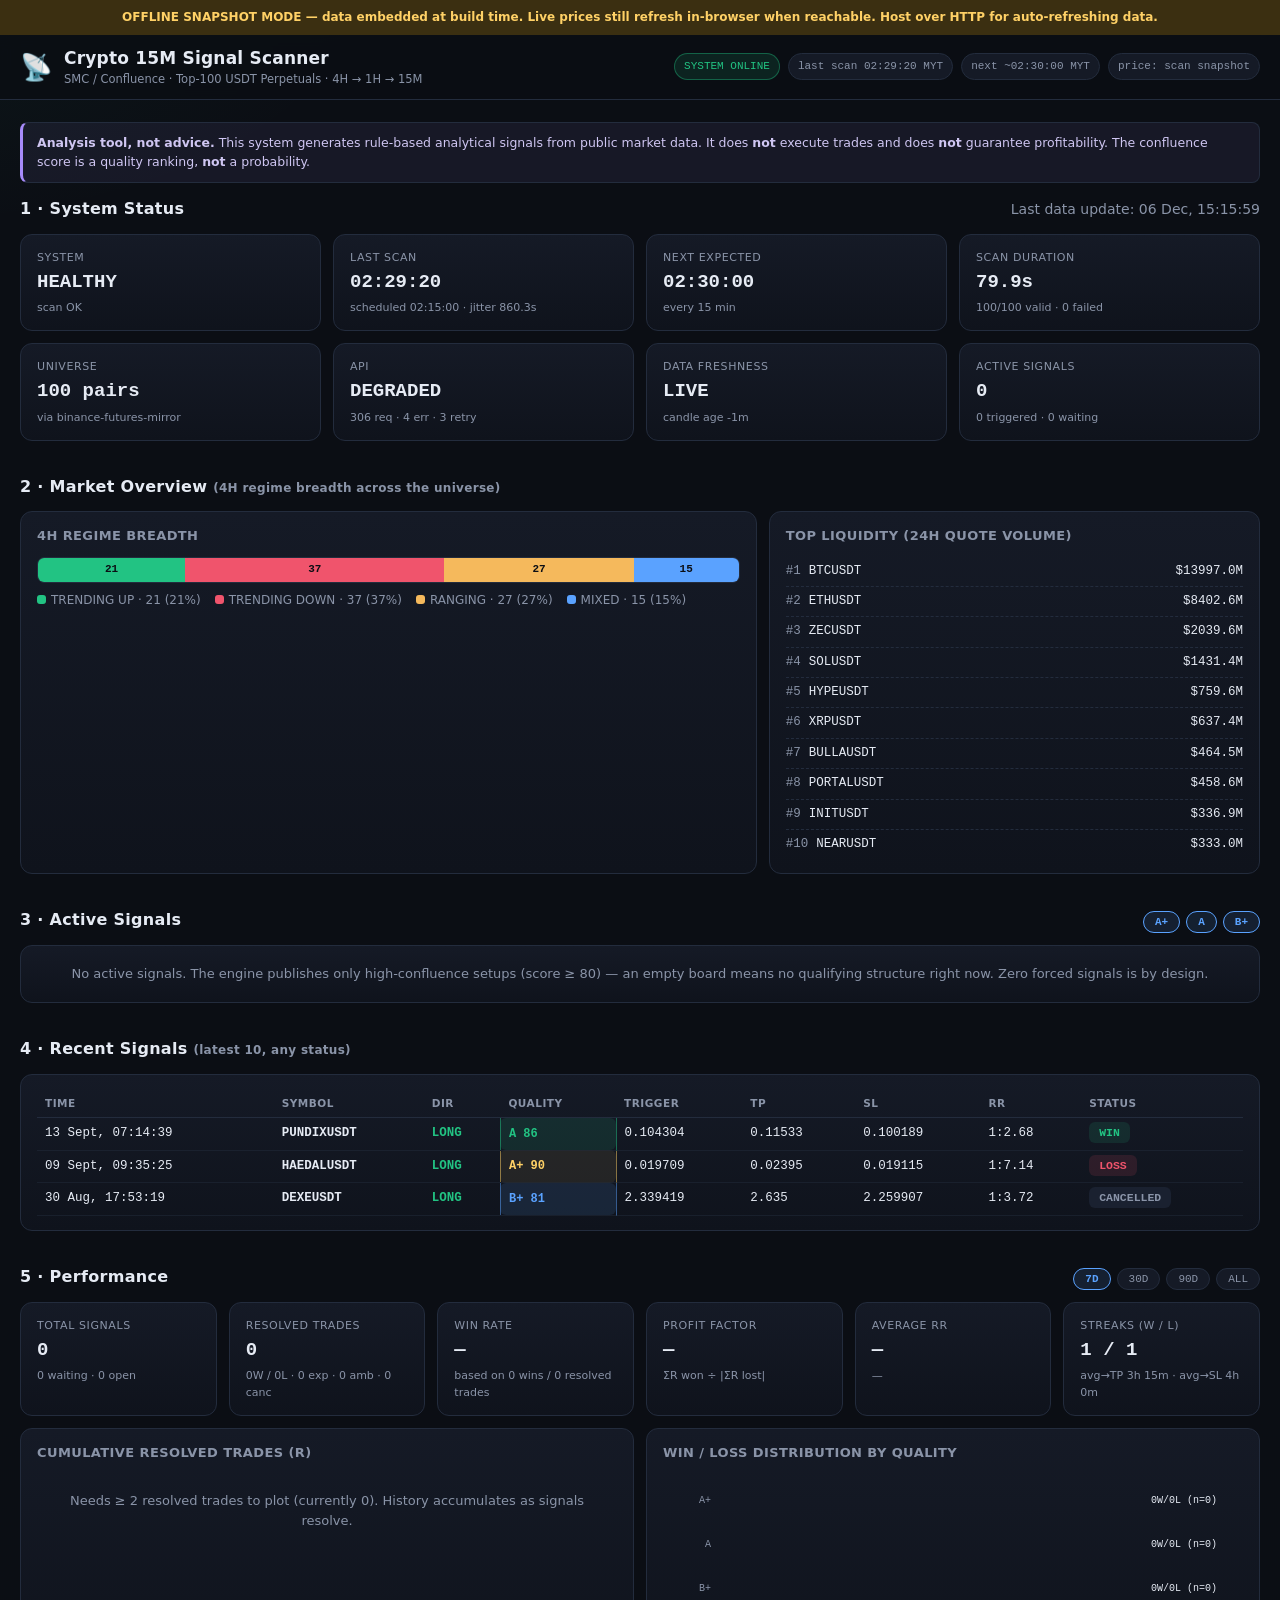
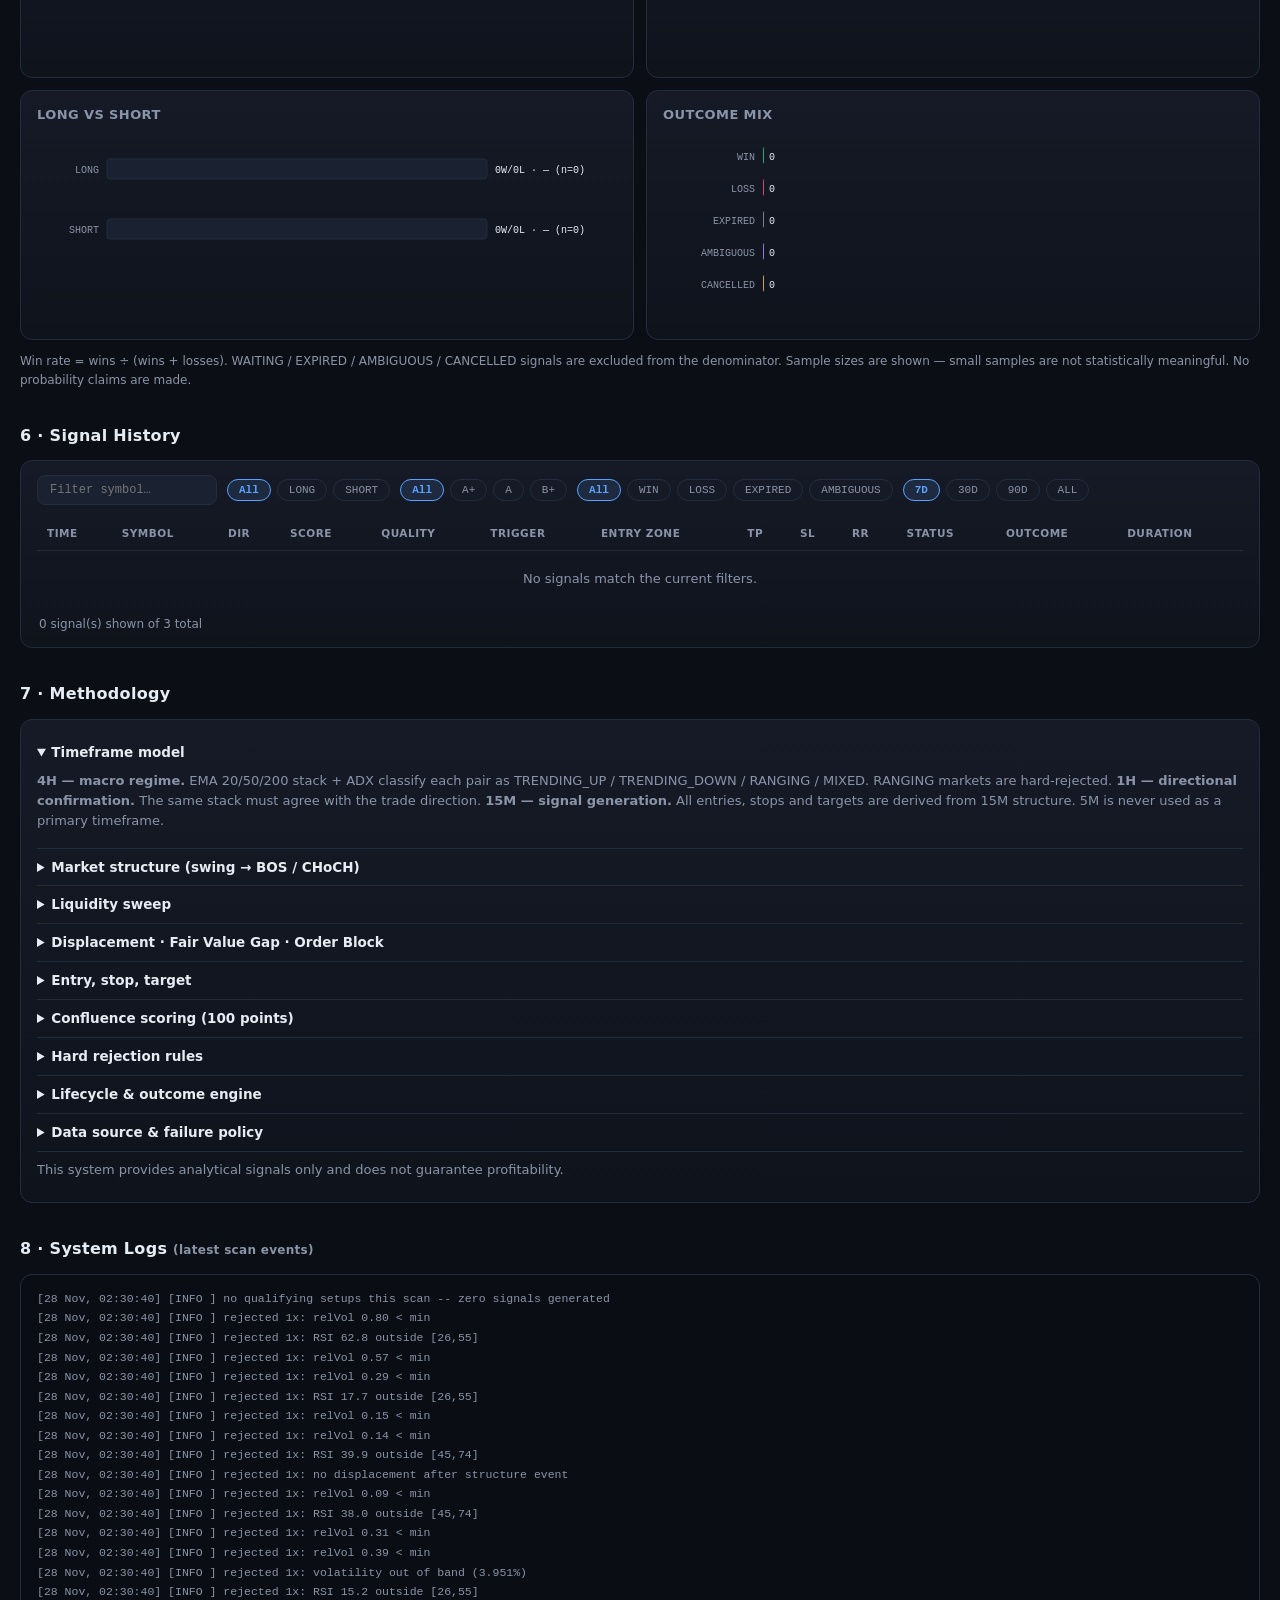
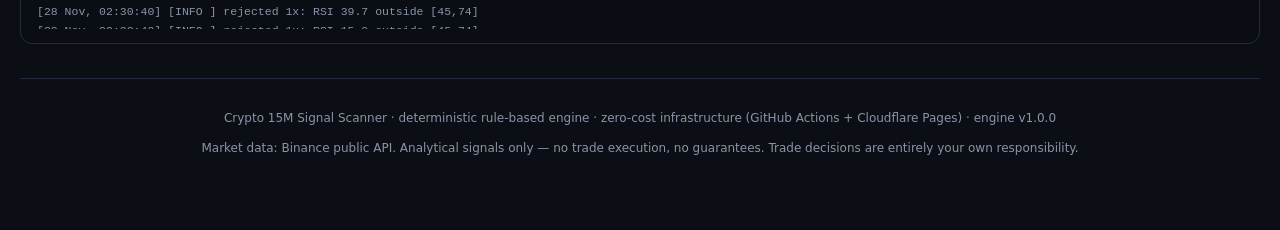
==== commit cf6c6ee2: "chore: update market scan 2026-11-27 18:30" ====
--- a/frontend/dashboard-offline.html
+++ b/frontend/dashboard-offline.html
@@ -487,7 +487,7 @@
   </footer>
 </main>
 
-<script>window.__EMBEDDED_DATA__ = {"builtAt":1795768982355,"signals":{"generatedAt":1795768904672,"signals":[{"id":"SIG-0333ae5599","symbol":"DEXEUSDT","direction":"LONG","timeframe":"15m","quality":"B+","score":80.5,"components":{"htfAlignment":10.0,"marketStructure":15.0,"liquiditySmc":20.0,"momentum":15.0,"volume":5.5,"volatility":5,"riskReward":10.0},"generatedAt":1788083599345,"signalCandleCloseTime":1788083099999,"triggerPrice":2.3394186812,"entryPrice":2.3394186812,"entryZone":[2.3273252751,2.3394186812],"currentPrice":1.894,"currentPriceAt":1791006299999,"currentPriceSource":"scan","stopLoss":2.2599065938,"takeProfit":2.635,"riskReward":3.7174,"invalidationLevel":2.272,"targetKind":"swing_high","marketRegime":"MIXED","htf4hBias":"neutral","htf1hBias":"strong_bullish","structure":{"event":"CHoCH_up","ageBars":0,"level":2.332},"liquiditySweep":{"type":"bullish","level":2.288,"barsAgo":5},"bos":false,"choch":true,"displacement":true,"fvg":{"bottom":2.288,"top":2.295},"orderBlock":{"bottom":2.278,"top":2.288},"rsi":58.04,"adx":19.49,"atr":0.0241868123,"atrPercent":1.0354,"relativeVolume":1.549,"vwap":2.3014426479,"status":"CANCELLED","expiryAt":1788094399345,"tradeMaxDurationMs":14400000,"triggeredAt":1788083100000,"closedAt":1788098399999,"outcome":"max_holding_duration_exceeded","rMultiple":0.1834,"dataSource":"binance-futures-mirror","updatedAt":1788101184330},{"id":"SIG-b134a2922d","symbol":"HAEDALUSDT","direction":"LONG","timeframe":"15m","quality":"A+","score":90.1,"components":{"htfAlignment":20.0,"marketStructure":15.0,"liquiditySmc":20.0,"momentum":15.0,"volume":5.1,"volatility":5,"riskReward":10.0},"generatedAt":1788917725311,"signalCandleCloseTime":1788917399999,"triggerPrice":0.0197090289,"entryPrice":0.0197090289,"entryZone":[0.0196138844,0.0197090289],"currentPrice":0.02498,"currentPriceAt":1795768199999,"currentPriceSource":"scan","stopLoss":0.0191148555,"takeProfit":0.02395,"riskReward":7.1376,"invalidationLevel":0.01921,"targetKind":"swing_high","marketRegime":"TRENDING_UP","htf4hBias":"strong_bullish","htf1hBias":"strong_bullish","structure":{"event":"BOS_up","ageBars":2,"level":0.01953},"liquiditySweep":{"type":"bullish","level":0.0193,"barsAgo":8},"bos":true,"choch":false,"displacement":true,"fvg":{"bottom":0.01928,"top":0.01933},"orderBlock":{"bottom":0.01922,"top":0.0194},"rsi":59.82,"adx":20.49,"atr":0.000190289,"atrPercent":0.9714,"relativeVolume":1.512,"vwap":0.0192933721,"status":"LOSS","expiryAt":1788928525311,"tradeMaxDurationMs":14400000,"triggeredAt":1788918300000,"closedAt":1788932699999,"outcome":"sl_hit","rMultiple":-1.0,"dataSource":"binance-futures-mirror","updatedAt":1788936303856},{"id":"SIG-d3df9e91b4","symbol":"PUNDIXUSDT","direction":"LONG","timeframe":"15m","quality":"A","score":85.5,"components":{"htfAlignment":20.0,"marketStructure":15.0,"liquiditySmc":15.0,"momentum":15.0,"volume":8.7,"volatility":5,"riskReward":6.8},"generatedAt":1789254879709,"signalCandleCloseTime":1789254899999,"triggerPrice":0.1043042029,"entryPrice":0.1043042029,"entryZone":[0.1035831884,0.1043042029],"currentPrice":0.11122,"currentPriceAt":1789451999999,"currentPriceSource":"scan","stopLoss":0.1001889855,"takeProfit":0.11533,"riskReward":2.6793,"invalidationLevel":0.10091,"targetKind":"swing_high","marketRegime":"TRENDING_UP","htf4hBias":"strong_bullish","htf1hBias":"strong_bullish","structure":{"event":"CHoCH_up","ageBars":0,"level":0.1028},"liquiditySweep":{"type":"bullish","level":0.10129,"barsAgo":9},"bos":false,"choch":true,"displacement":true,"fvg":null,"orderBlock":{"bottom":0.10123,"top":0.10246},"rsi":60.62,"adx":19.13,"atr":0.0014420291,"atrPercent":1.3859,"relativeVolume":1.87,"vwap":0.1032046387,"status":"WIN","expiryAt":1789265679709,"tradeMaxDurationMs":14400000,"triggeredAt":1789254900000,"closedAt":1789266599999,"outcome":"tp_hit","rMultiple":2.6793,"dataSource":"binance-futures-mirror","updatedAt":1789280128963}]},"status":{"systemOnline":true,"health":"HEALTHY","version":"1.0.0","lastScan":{"scheduledAt":1795768200000,"executedAt":1795768904672,"jitterSeconds":704.7,"durationMs":77446,"status":"OK","universeSize":100,"universeSource":"binance-futures-mirror","market":"futures","symbolsScanned":100,"symbolsValid":100,"dataFailures":0,"failedSymbols":[],"candidates":0,"signalsGenerated":0,"rejects":{"HTF not aligned (4H=strong_bearish,1H=bullish)":70,"HTF conflict (4H+1H oppose)":24,"no liquidity sweep in window":3,"volatility out of band (5.923%)":1,"volatility out of band (3.706%)":1,"HTF not aligned (4H=neutral,1H=strong_bullish)":17,"HTF not aligned (4H=strong_bearish,1H=strong_bullish)":10,"volatility out of band (4.801%)":1,"RSI 36.6 outside [45,74]":1,"HTF not aligned (4H=bullish,1H=bearish)":2,"relVol 0.75 \u003c min":2,"volatility out of band (4.625%)":1,"relVol 0.67 \u003c min":1,"RSI 43.2 outside [45,74]":1,"relVol 1.02 \u003c min":1,"volatility out of band (4.885%)":1,"relVol 0.66 \u003c min":1,"relVol 0.82 \u003c min":2,"HTF not aligned (4H=strong_bullish,1H=neutral)":2,"RSI 37.1 outside [45,74]":1,"HTF not aligned (4H=strong_bearish,1H=neutral)":13,"4H regime RANGING":7,"volatility out of band (3.783%)":1,"RSI 37.3 outside [45,74]":1,"RSI 39.9 outside [45,74]":1,"RSI 45.0 outside [45,74]":1,"relVol 0.65 \u003c min":1,"relVol 0.55 \u003c min":1,"RSI 37.8 outside [45,74]":1,"ADX 12.5 \u003c min and not emerging":1,"volatility out of band (5.121%)":1,"relVol 1.12 \u003c min":1,"HTF not aligned (4H=bearish,1H=neutral)":2,"RSI 56.9 outside [26,55]":1,"RSI 57.4 outside [26,55]":1,"ADX 10.8 \u003c min and not emerging":1,"relVol 0.72 \u003c min":2,"relVol 0.41 \u003c min":1,"RSI 59.3 outside [26,55]":1,"RSI 57.6 outside [26,55]":1,"volatility out of band (3.011%)":1,"relVol 0.97 \u003c min":1,"HTF not aligned (4H=neutral,1H=strong_bearish)":2,"relVol 0.76 \u003c min":1,"RSI 43.7 outside [45,74]":1,"relVol 1.16 \u003c min":1,"RSI 65.3 outside [26,55]":1,"RSI 56.5 outside [26,55]":1,"RSI 25.0 outside [26,55]":1,"RSI 59.6 outside [26,55]":1,"relVol 1.05 \u003c min":1,"relVol 1.07 \u003c min":1,"ADX 12.9 \u003c min and not emerging":1,"relVol 0.49 \u003c min":1,"RSI 68.8 outside [26,55]":1,"no CHoCH/BOS after sweep":1},"apiStats":{"requests":306,"errors":4,"retries":3,"rateLimitHits":0,"lastError":"HTTP 451 geo-restricted host=fapi.binance.com","endpointUsed":"binance-futures-mirror","marketUsed":"futures"},"apiHealth":"DEGRADED","dataFreshness":{"label":"LIVE","newestCandleCloseMs":1795768199999,"ageSeconds":704.7},"activeSignals":0},"lastSuccessfulScan":1795768904672,"nextExpectedScanAt":1795769100000,"logs":[{"ts":1795707793026,"level":"info","msg":"rejected 27x: HTF conflict (4H+1H oppose)"},{"ts":1795707793026,"level":"info","msg":"rejected 22x: HTF not aligned (4H=strong_bearish,1H=bullish)"},{"ts":1795707793026,"level":"info","msg":"rejected 18x: no liquidity sweep in window"},{"ts":1795707793026,"level":"info","msg":"rejected 18x: HTF not aligned (4H=strong_bearish,1H=strong_bullish)"},{"ts":1795707793026,"level":"info","msg":"rejected 7x: no CHoCH/BOS after sweep"},{"ts":1795707793026,"level":"info","msg":"rejected 5x: HTF not aligned (4H=neutral,1H=strong_bullish)"},{"ts":1795707793026,"level":"info","msg":"rejected 4x: 4H regime RANGING"},{"ts":1795707793026,"level":"info","msg":"rejected 3x: no displacement after structure event"},{"ts":1795707793026,"level":"info","msg":"rejected 2x: HTF not aligned (4H=neutral,1H=neutral)"},{"ts":1795707793026,"level":"info","msg":"rejected 2x: HTF not aligned (4H=neutral,1H=bearish)"},{"ts":1795707793026,"level":"info","msg":"rejected 2x: HTF not aligned (4H=strong_bullish,1H=bearish)"},{"ts":1795707793026,"level":"info","msg":"rejected 2x: HTF not aligned (4H=bearish,1H=strong_bullish)"},{"ts":1795707793026,"level":"info","msg":"rejected 2x: relVol 1.11 \u003c min"},{"ts":1795707793026,"level":"info","msg":"rejected 1x: risk model rejected: stop too wide (4.52x ATR)"},{"ts":1795707793026,"level":"info","msg":"rejected 1x: risk model rejected: stop too wide (5.07x ATR)"},{"ts":1795707793026,"level":"info","msg":"rejected 1x: risk model rejected: stop too wide (5.52x ATR)"},{"ts":1795707793026,"level":"info","msg":"rejected 1x: RSI 36.7 outside [45,74]"},{"ts":1795707793026,"level":"info","msg":"rejected 1x: RSI 32.8 outside [45,74]"},{"ts":1795707793026,"level":"info","msg":"rejected 1x: HTF not aligned (4H=strong_bullish,1H=neutral)"},{"ts":1795707793026,"level":"info","msg":"rejected 1x: volatility out of band (6.413%)"},{"ts":1795707793026,"level":"info","msg":"rejected 1x: RSI 42.0 outside [45,74]"},{"ts":1795707793026,"level":"info","msg":"rejected 1x: volatility out of band (3.986%)"},{"ts":1795707793026,"level":"info","msg":"rejected 1x: relVol 0.56 \u003c min"},{"ts":1795707793026,"level":"info","msg":"rejected 1x: RSI 34.5 outside [45,74]"},{"ts":1795707793026,"level":"info","msg":"rejected 1x: RSI 24.1 outside [26,55]"},{"ts":1795707793026,"level":"info","msg":"rejected 1x: relVol 0.38 \u003c min"},{"ts":1795707793026,"level":"info","msg":"rejected 1x: ADX 14.0 \u003c min and not emerging"},{"ts":1795707793026,"level":"info","msg":"rejected 1x: RSI 24.2 outside [26,55]"},{"ts":1795707793026,"level":"info","msg":"rejected 1x: relVol 0.61 \u003c min"},{"ts":1795707793026,"level":"info","msg":"rejected 1x: relVol 1.15 \u003c min"},{"ts":1795707793026,"level":"info","msg":"rejected 1x: RSI 25.4 outside [26,55]"},{"ts":1795707793026,"level":"info","msg":"rejected 1x: RSI 32.9 outside [45,74]"},{"ts":1795707793026,"level":"info","msg":"rejected 1x: late entry (runup 5.0x ATR)"},{"ts":1795707793026,"level":"info","msg":"rejected 1x: relVol 1.14 \u003c min"},{"ts":1795707793026,"level":"info","msg":"rejected 1x: late entry (runup 3.6x ATR)"},{"ts":1795707793026,"level":"info","msg":"rejected 1x: relVol 0.44 \u003c min"},{"ts":1795707793026,"level":"info","msg":"rejected 1x: risk model rejected: stop too wide (3.96x ATR)"},{"ts":1795707793026,"level":"info","msg":"rejected 1x: relVol 0.75 \u003c min"},{"ts":1795707793026,"level":"info","msg":"rejected 1x: RSI 20.1 outside [45,74]"},{"ts":1795707793026,"level":"info","msg":"rejected 1x: relVol 0.51 \u003c min"},{"ts":1795707793026,"level":"info","msg":"rejected 1x: RSI 38.9 outside [45,74]"},{"ts":1795707793026,"level":"info","msg":"rejected 1x: relVol 0.71 \u003c min"},{"ts":1795707793026,"level":"info","msg":"rejected 1x: late entry (runup 3.5x ATR)"},{"ts":1795707793026,"level":"info","msg":"rejected 1x: relVol 0.49 \u003c min"},{"ts":1795707793026,"level":"info","msg":"rejected 1x: relVol 0.59 \u003c min"},{"ts":1795707793026,"level":"info","msg":"rejected 1x: risk model rejected: stop too wide (4.56x ATR)"},{"ts":1795707793026,"level":"info","msg":"rejected 1x: RSI 21.5 outside [26,55]"},{"ts":1795707793026,"level":"info","msg":"rejected 1x: relVol 1.10 \u003c min"},{"ts":1795707793026,"level":"info","msg":"rejected 1x: relVol 0.99 \u003c min"},{"ts":1795707793026,"level":"info","msg":"rejected 1x: late entry (runup 3.8x ATR)"},{"ts":1795707793026,"level":"info","msg":"rejected 1x: HTF not aligned (4H=neutral,1H=strong_bearish)"},{"ts":1795707793026,"level":"info","msg":"rejected 1x: relVol 0.08 \u003c min"},{"ts":1795707793026,"level":"info","msg":"rejected 1x: relVol 0.86 \u003c min"},{"ts":1795707793026,"level":"info","msg":"rejected 1x: relVol 0.85 \u003c min"},{"ts":1795707793026,"level":"info","msg":"rejected 1x: RSI 24.5 outside [26,55]"},{"ts":1795707793026,"level":"info","msg":"rejected 1x: RSI 36.8 outside [45,74]"},{"ts":1795707793026,"level":"info","msg":"rejected 1x: relVol 0.64 \u003c min"},{"ts":1795707793026,"level":"info","msg":"no qualifying setups this scan -- zero signals generated"},{"ts":1795737824564,"level":"info","msg":"scan start v1.0.0 scheduled=1795737600000 actual=1795737824561 (jitter 224.6s)"},{"ts":1795737835705,"level":"info","msg":"universe: 100 symbols selected from 518 USDT perp candidates (binance-futures-mirror)"},{"ts":1795737849147,"level":"info","msg":"klines collected for 20/100 symbols"},{"ts":1795737861654,"level":"info","msg":"klines collected for 40/100 symbols"},{"ts":1795737874888,"level":"info","msg":"klines collected for 60/100 symbols"},{"ts":1795737887536,"level":"info","msg":"klines collected for 80/100 symbols"},{"ts":1795737899604,"level":"info","msg":"klines collected for 100/100 symbols"},{"ts":1795737900157,"level":"info","msg":"rejected 41x: HTF not aligned (4H=strong_bearish,1H=neutral)"},{"ts":1795737900157,"level":"info","msg":"rejected 26x: HTF conflict (4H+1H oppose)"},{"ts":1795737900157,"level":"info","msg":"rejected 18x: HTF not aligned (4H=strong_bearish,1H=bullish)"},{"ts":1795737900157,"level":"info","msg":"rejected 15x: 4H regime RANGING"},{"ts":1795737900157,"level":"info","msg":"rejected 15x: HTF not aligned (4H=neutral,1H=strong_bullish)"},{"ts":1795737900157,"level":"info","msg":"rejected 6x: HTF not aligned (4H=strong_bearish,1H=strong_bullish)"},{"ts":1795737900157,"level":"info","msg":"rejected 4x: HTF not aligned (4H=strong_bullish,1H=bearish)"},{"ts":1795737900157,"level":"info","msg":"rejected 3x: no liquidity sweep in window"},{"ts":1795737900157,"level":"info","msg":"rejected 2x: relVol 0.40 \u003c min"},{"ts":1795737900157,"level":"info","msg":"rejected 2x: relVol 0.78 \u003c min"},{"ts":1795737900157,"level":"info","msg":"rejected 2x: relVol 0.25 \u003c min"},{"ts":1795737900157,"level":"info","msg":"rejected 2x: no CHoCH/BOS after sweep"},{"ts":1795737900157,"level":"info","msg":"rejected 2x: HTF not aligned (4H=strong_bullish,1H=neutral)"},{"ts":1795737900157,"level":"info","msg":"rejected 2x: relVol 0.61 \u003c min"},{"ts":1795737900157,"level":"info","msg":"rejected 2x: relVol 0.53 \u003c min"},{"ts":1795737900157,"level":"info","msg":"rejected 2x: HTF not aligned (4H=neutral,1H=neutral)"},{"ts":1795737900157,"level":"info","msg":"rejected 2x: RSI 43.5 outside [45,74]"},{"ts":1795737900157,"level":"info","msg":"rejected 2x: relVol 0.59 \u003c min"},{"ts":1795737900157,"level":"info","msg":"rejected 1x: relVol 1.06 \u003c min"},{"ts":1795737900157,"level":"info","msg":"rejected 1x: relVol 0.98 \u003c min"},{"ts":1795737900157,"level":"info","msg":"rejected 1x: volatility out of band (8.909%)"},{"ts":1795737900157,"level":"info","msg":"rejected 1x: relVol 0.41 \u003c min"},{"ts":1795737900157,"level":"info","msg":"rejected 1x: volatility out of band (3.463%)"},{"ts":1795737900157,"level":"info","msg":"rejected 1x: volatility out of band (3.304%)"},{"ts":1795737900157,"level":"info","msg":"rejected 1x: HTF not aligned (4H=neutral,1H=strong_bearish)"},{"ts":1795737900157,"level":"info","msg":"rejected 1x: relVol 0.51 \u003c min"},{"ts":1795737900157,"level":"info","msg":"rejected 1x: RSI 37.3 outside [45,74]"},{"ts":1795737900157,"level":"info","msg":"rejected 1x: relVol 0.39 \u003c min"},{"ts":1795737900157,"level":"info","msg":"rejected 1x: volatility out of band (4.140%)"},{"ts":1795737900157,"level":"info","msg":"rejected 1x: relVol 0.81 \u003c min"},{"ts":1795737900157,"level":"info","msg":"rejected 1x: RSI 34.6 outside [45,74]"},{"ts":1795737900157,"level":"info","msg":"rejected 1x: relVol 0.63 \u003c min"},{"ts":1795737900157,"level":"info","msg":"rejected 1x: relVol 0.73 \u003c min"},{"ts":1795737900157,"level":"info","msg":"rejected 1x: relVol 0.38 \u003c min"},{"ts":1795737900157,"level":"info","msg":"rejected 1x: relVol 0.85 \u003c min"},{"ts":1795737900157,"level":"info","msg":"rejected 1x: ADX 7.7 \u003c min and not emerging"},{"ts":1795737900157,"level":"info","msg":"rejected 1x: relVol 0.56 \u003c min"},{"ts":1795737900157,"level":"info","msg":"rejected 1x: relVol 0.67 \u003c min"},{"ts":1795737900157,"level":"info","msg":"rejected 1x: ADX 11.5 \u003c min and not emerging"},{"ts":1795737900157,"level":"info","msg":"rejected 1x: relVol 0.44 \u003c min"},{"ts":1795737900157,"level":"info","msg":"rejected 1x: relVol 0.64 \u003c min"},{"ts":1795737900157,"level":"info","msg":"rejected 1x: RSI 61.0 outside [26,55]"},{"ts":1795737900157,"level":"info","msg":"rejected 1x: relVol 0.90 \u003c min"},{"ts":1795737900157,"level":"info","msg":"rejected 1x: relVol 0.27 \u003c min"},{"ts":1795737900157,"level":"info","msg":"rejected 1x: RSI 63.3 outside [26,55]"},{"ts":1795737900157,"level":"info","msg":"rejected 1x: volatility out of band (0.085%)"},{"ts":1795737900157,"level":"info","msg":"rejected 1x: relVol 0.66 \u003c min"},{"ts":1795737900157,"level":"info","msg":"rejected 1x: relVol 0.86 \u003c min"},{"ts":1795737900157,"level":"info","msg":"rejected 1x: relVol 0.43 \u003c min"},{"ts":1795737900157,"level":"info","msg":"rejected 1x: relVol 0.49 \u003c min"},{"ts":1795737900157,"level":"info","msg":"rejected 1x: relVol 0.46 \u003c min"},{"ts":1795737900157,"level":"info","msg":"rejected 1x: relVol 0.91 \u003c min"},{"ts":1795737900157,"level":"info","msg":"rejected 1x: RSI 35.8 outside [45,74]"},{"ts":1795737900157,"level":"info","msg":"rejected 1x: ADX 12.0 \u003c min and not emerging"},{"ts":1795737900157,"level":"info","msg":"rejected 1x: relVol 0.65 \u003c min"},{"ts":1795737900157,"level":"info","msg":"rejected 1x: ADX 11.1 \u003c min and not emerging"},{"ts":1795737900157,"level":"info","msg":"rejected 1x: relVol 0.28 \u003c min"},{"ts":1795737900157,"level":"info","msg":"rejected 1x: ADX 9.6 \u003c min and not emerging"},{"ts":1795737900157,"level":"info","msg":"rejected 1x: relVol 0.47 \u003c min"},{"ts":1795737900157,"level":"info","msg":"rejected 1x: relVol 0.62 \u003c min"},{"ts":1795737900157,"level":"info","msg":"rejected 1x: relVol 1.19 \u003c min"},{"ts":1795737900157,"level":"info","msg":"rejected 1x: ADX 14.3 \u003c min and not emerging"},{"ts":1795737900157,"level":"info","msg":"rejected 1x: relVol 0.97 \u003c min"},{"ts":1795737900157,"level":"info","msg":"rejected 1x: ADX 13.0 \u003c min and not emerging"},{"ts":1795737900157,"level":"info","msg":"rejected 1x: RSI 38.2 outside [45,74]"},{"ts":1795737900157,"level":"info","msg":"rejected 1x: ADX 14.2 \u003c min and not emerging"},{"ts":1795737900157,"level":"info","msg":"rejected 1x: RSI 58.0 outside [26,55]"},{"ts":1795737900157,"level":"info","msg":"rejected 1x: relVol 1.13 \u003c min"},{"ts":1795737900158,"level":"info","msg":"rejected 1x: relVol 1.01 \u003c min"},{"ts":1795737900158,"level":"info","msg":"rejected 1x: RSI 55.2 outside [26,55]"},{"ts":1795737900158,"level":"info","msg":"no qualifying setups this scan -- zero signals generated"},{"ts":1795768904675,"level":"info","msg":"scan start v1.0.0 scheduled=1795768200000 actual=1795768904672 (jitter 704.7s)"},{"ts":1795768915823,"level":"info","msg":"universe: 100 symbols selected from 518 USDT perp candidates (binance-futures-mirror)"},{"ts":1795768930404,"level":"info","msg":"klines collected for 20/100 symbols"},{"ts":1795768943398,"level":"info","msg":"klines collected for 40/100 symbols"},{"ts":1795768955793,"level":"info","msg":"klines collected for 60/100 symbols"},{"ts":1795768968269,"level":"info","msg":"klines collected for 80/100 symbols"},{"ts":1795768981522,"level":"info","msg":"klines collected for 100/100 symbols"},{"ts":1795768982118,"level":"info","msg":"rejected 70x: HTF not aligned (4H=strong_bearish,1H=bullish)"},{"ts":1795768982118,"level":"info","msg":"rejected 24x: HTF conflict (4H+1H oppose)"},{"ts":1795768982118,"level":"info","msg":"rejected 17x: HTF not aligned (4H=neutral,1H=strong_bullish)"},{"ts":1795768982118,"level":"info","msg":"rejected 13x: HTF not aligned (4H=strong_bearish,1H=neutral)"},{"ts":1795768982118,"level":"info","msg":"rejected 10x: HTF not aligned (4H=strong_bearish,1H=strong_bullish)"},{"ts":1795768982118,"level":"info","msg":"rejected 7x: 4H regime RANGING"},{"ts":1795768982118,"level":"info","msg":"rejected 3x: no liquidity sweep in window"},{"ts":1795768982118,"level":"info","msg":"rejected 2x: HTF not aligned (4H=bullish,1H=bearish)"},{"ts":1795768982118,"level":"info","msg":"rejected 2x: relVol 0.75 \u003c min"},{"ts":1795768982118,"level":"info","msg":"rejected 2x: relVol 0.82 \u003c min"},{"ts":1795768982118,"level":"info","msg":"rejected 2x: HTF not aligned (4H=strong_bullish,1H=neutral)"},{"ts":1795768982118,"level":"info","msg":"rejected 2x: HTF not aligned (4H=bearish,1H=neutral)"},{"ts":1795768982118,"level":"info","msg":"rejected 2x: relVol 0.72 \u003c min"},{"ts":1795768982118,"level":"info","msg":"rejected 2x: HTF not aligned (4H=neutral,1H=strong_bearish)"},{"ts":1795768982118,"level":"info","msg":"rejected 1x: volatility out of band (5.923%)"},{"ts":1795768982118,"level":"info","msg":"rejected 1x: volatility out of band (3.706%)"},{"ts":1795768982118,"level":"info","msg":"rejected 1x: volatility out of band (4.801%)"},{"ts":1795768982118,"level":"info","msg":"rejected 1x: RSI 36.6 outside [45,74]"},{"ts":1795768982118,"level":"info","msg":"rejected 1x: volatility out of band (4.625%)"},{"ts":1795768982118,"level":"info","msg":"rejected 1x: relVol 0.67 \u003c min"},{"ts":1795768982118,"level":"info","msg":"rejected 1x: RSI 43.2 outside [45,74]"},{"ts":1795768982118,"level":"info","msg":"rejected 1x: relVol 1.02 \u003c min"},{"ts":1795768982118,"level":"info","msg":"rejected 1x: volatility out of band (4.885%)"},{"ts":1795768982118,"level":"info","msg":"rejected 1x: relVol 0.66 \u003c min"},{"ts":1795768982118,"level":"info","msg":"rejected 1x: RSI 37.1 outside [45,74]"},{"ts":1795768982118,"level":"info","msg":"rejected 1x: volatility out of band (3.783%)"},{"ts":1795768982118,"level":"info","msg":"rejected 1x: RSI 37.3 outside [45,74]"},{"ts":1795768982118,"level":"info","msg":"rejected 1x: RSI 39.9 outside [45,74]"},{"ts":1795768982118,"level":"info","msg":"rejected 1x: RSI 45.0 outside [45,74]"},{"ts":1795768982118,"level":"info","msg":"rejected 1x: relVol 0.65 \u003c min"},{"ts":1795768982118,"level":"info","msg":"rejected 1x: relVol 0.55 \u003c min"},{"ts":1795768982118,"level":"info","msg":"rejected 1x: RSI 37.8 outside [45,74]"},{"ts":1795768982118,"level":"info","msg":"rejected 1x: ADX 12.5 \u003c min and not emerging"},{"ts":1795768982118,"level":"info","msg":"rejected 1x: volatility out of band (5.121%)"},{"ts":1795768982118,"level":"info","msg":"rejected 1x: relVol 1.12 \u003c min"},{"ts":1795768982118,"level":"info","msg":"rejected 1x: RSI 56.9 outside [26,55]"},{"ts":1795768982118,"level":"info","msg":"rejected 1x: RSI 57.4 outside [26,55]"},{"ts":1795768982118,"level":"info","msg":"rejected 1x: ADX 10.8 \u003c min and not emerging"},{"ts":1795768982118,"level":"info","msg":"rejected 1x: relVol 0.41 \u003c min"},{"ts":1795768982118,"level":"info","msg":"rejected 1x: RSI 59.3 outside [26,55]"},{"ts":1795768982118,"level":"info","msg":"rejected 1x: RSI 57.6 outside [26,55]"},{"ts":1795768982118,"level":"info","msg":"rejected 1x: volatility out of band (3.011%)"},{"ts":1795768982118,"level":"info","msg":"rejected 1x: relVol 0.97 \u003c min"},{"ts":1795768982118,"level":"info","msg":"rejected 1x: relVol 0.76 \u003c min"},{"ts":1795768982118,"level":"info","msg":"rejected 1x: RSI 43.7 outside [45,74]"},{"ts":1795768982118,"level":"info","msg":"rejected 1x: relVol 1.16 \u003c min"},{"ts":1795768982118,"level":"info","msg":"rejected 1x: RSI 65.3 outside [26,55]"},{"ts":1795768982118,"level":"info","msg":"rejected 1x: RSI 56.5 outside [26,55]"},{"ts":1795768982118,"level":"info","msg":"rejected 1x: RSI 25.0 outside [26,55]"},{"ts":1795768982118,"level":"info","msg":"rejected 1x: RSI 59.6 outside [26,55]"},{"ts":1795768982118,"level":"info","msg":"rejected 1x: relVol 1.05 \u003c min"},{"ts":1795768982118,"level":"info","msg":"rejected 1x: relVol 1.07 \u003c min"},{"ts":1795768982118,"level":"info","msg":"rejected 1x: ADX 12.9 \u003c min and not emerging"},{"ts":1795768982118,"level":"info","msg":"rejected 1x: relVol 0.49 \u003c min"},{"ts":1795768982118,"level":"info","msg":"rejected 1x: RSI 68.8 outside [26,55]"},{"ts":1795768982118,"level":"info","msg":"rejected 1x: no CHoCH/BOS after sweep"},{"ts":1795768982118,"level":"info","msg":"no qualifying setups this scan -- zero signals generated"}]},"snapshots":[{"ts":1790229690133,"universeSize":100,"source":"binance-futures-mirror","breadth":{"TRENDING_UP":91,"TRENDING_DOWN":4,"RANGING":2,"MIXED":3},"activeSignals":0,"signalsGenerated":0,"avgScore":null,"topVolume":[{"symbol":"BTCUSDT","quoteVolume":16923089266.94,"rank":1},{"symbol":"ETHUSDT","quoteVolume":11389346769.77,"rank":2},{"symbol":"ZECUSDT","quoteVolume":2972325404.1,"rank":3},{"symbol":"SOLUSDT","quoteVolume":2625705105.75,"rank":4},{"symbol":"XRPUSDT","quoteVolume":2006824439.58,"rank":5},{"symbol":"NEARUSDT","quoteVolume":1373645540.14,"rank":6},{"symbol":"DOGEUSDT","quoteVolume":916017825.54,"rank":7},{"symbol":"HYPEUSDT","quoteVolume":884927867.85,"rank":8},{"symbol":"BCHUSDT","quoteVolume":871720413.52,"rank":9},{"symbol":"UNIUSDT","quoteVolume":842100064.61,"rank":10}]},{"ts":1790250717203,"universeSize":100,"source":"binance-futures-mirror","breadth":{"TRENDING_UP":89,"TRENDING_DOWN":4,"RANGING":2,"MIXED":5},"activeSignals":0,"signalsGenerated":0,"avgScore":null,"topVolume":[{"symbol":"BTCUSDT","quoteVolume":18043579911.92,"rank":1},{"symbol":"ETHUSDT","quoteVolume":11549716915.99,"rank":2},{"symbol":"ZECUSDT","quoteVolume":2969668362.95,"rank":3},{"symbol":"SOLUSDT","quoteVolume":2593920071.77,"rank":4},{"symbol":"XRPUSDT","quoteVolume":1895325313.18,"rank":5},{"symbol":"NEARUSDT","quoteVolume":1313192988.48,"rank":6},{"symbol":"HYPEUSDT","quoteVolume":1093760127.17,"rank":7},{"symbol":"DOGEUSDT","quoteVolume":805205459.14,"rank":8},{"symbol":"UNIUSDT","quoteVolume":714689060.59,"rank":9},{"symbol":"BCHUSDT","quoteVolume":619302391.05,"rank":10}]},{"ts":1790269164305,"universeSize":100,"source":"binance-futures-mirror","breadth":{"TRENDING_UP":89,"TRENDING_DOWN":3,"RANGING":1,"MIXED":7},"activeSignals":0,"signalsGenerated":0,"avgScore":null,"topVolume":[{"symbol":"BTCUSDT","quoteVolume":13588211121.82,"rank":1},{"symbol":"ETHUSDT","quoteVolume":9649476911.07,"rank":2},{"symbol":"ZECUSDT","quoteVolume":2339266150.39,"rank":3},{"symbol":"SOLUSDT","quoteVolume":2225070083.84,"rank":4},{"symbol":"XRPUSDT","quoteVolume":1684008330.67,"rank":5},{"symbol":"NEARUSDT","quoteVolume":1047933236.13,"rank":6},{"symbol":"HYPEUSDT","quoteVolume":988358710.14,"rank":7},{"symbol":"DOGEUSDT","quoteVolume":636806759.41,"rank":8},{"symbol":"LTCUSDT","quoteVolume":634460546.41,"rank":9},{"symbol":"ONDOUSDT","quoteVolume":609197097.25,"rank":10}]},{"ts":1790281446939,"universeSize":100,"source":"binance-futures-mirror","breadth":{"TRENDING_UP":88,"TRENDING_DOWN":4,"RANGING":2,"MIXED":6},"activeSignals":0,"signalsGenerated":0,"avgScore":null,"topVolume":[{"symbol":"BTCUSDT","quoteVolume":13324478827.4,"rank":1},{"symbol":"ETHUSDT","quoteVolume":9888587644.6,"rank":2},{"symbol":"ZECUSDT","quoteVolume":2371559890.05,"rank":3},{"symbol":"SOLUSDT","quoteVolume":2310728417.01,"rank":4},{"symbol":"XRPUSDT","quoteVolume":1716849060.68,"rank":5},{"symbol":"NEARUSDT","quoteVolume":1037938498.56,"rank":6},{"symbol":"HYPEUSDT","quoteVolume":958105258.43,"rank":7},{"symbol":"ONDOUSDT","quoteVolume":731045708.48,"rank":8},{"symbol":"LTCUSDT","quoteVolume":725857135.69,"rank":9},{"symbol":"DOGEUSDT","quoteVolume":658034542.33,"rank":10}]},{"ts":1790292105218,"universeSize":100,"source":"binance-futures-mirror","breadth":{"TRENDING_UP":88,"TRENDING_DOWN":4,"RANGING":2,"MIXED":6},"activeSignals":0,"signalsGenerated":0,"avgScore":null,"topVolume":[{"symbol":"BTCUSDT","quoteVolume":13378648518.17,"rank":1},{"symbol":"ETHUSDT","quoteVolume":9677588482.42,"rank":2},{"symbol":"SOLUSDT","quoteVolume":2290766699.51,"rank":3},{"symbol":"ZECUSDT","quoteVolume":2258269750.46,"rank":4},{"symbol":"XRPUSDT","quoteVolume":1687302165.53,"rank":5},{"symbol":"NEARUSDT","quoteVolume":1030084844.67,"rank":6},{"symbol":"HYPEUSDT","quoteVolume":977686939.91,"rank":7},{"symbol":"ONDOUSDT","quoteVolume":769787799.02,"rank":8},{"symbol":"LTCUSDT","quoteVolume":745382453.09,"rank":9},{"symbol":"DOGEUSDT","quoteVolume":651841269.9,"rank":10}]},{"ts":1790300936998,"universeSize":100,"source":"binance-futures-mirror","breadth":{"TRENDING_UP":87,"TRENDING_DOWN":6,"RANGING":2,"MIXED":5},"activeSignals":0,"signalsGenerated":0,"avgScore":null,"topVolume":[{"symbol":"BTCUSDT","quoteVolume":13449691472.55,"rank":1},{"symbol":"ETHUSDT","quoteVolume":9602168778.34,"rank":2},{"symbol":"SOLUSDT","quoteVolume":2312361937.45,"rank":3},{"symbol":"ZECUSDT","quoteVolume":2198106210.08,"rank":4},{"symbol":"XRPUSDT","quoteVolume":1730276668.39,"rank":5},{"symbol":"NEARUSDT","quoteVolume":1024026124.12,"rank":6},{"symbol":"HYPEUSDT","quoteVolume":992664777.8,"rank":7},{"symbol":"ONDOUSDT","quoteVolume":835783922.76,"rank":8},{"symbol":"LTCUSDT","quoteVolume":751050825.86,"rank":9},{"symbol":"DOGEUSDT","quoteVolume":652361804.99,"rank":10}]},{"ts":1790321700864,"universeSize":100,"source":"binance-futures-mirror","breadth":{"TRENDING_UP":87,"TRENDING_DOWN":6,"RANGING":2,"MIXED":5},"activeSignals":0,"signalsGenerated":0,"avgScore":null,"topVolume":[{"symbol":"BTCUSDT","quoteVolume":13285468431.11,"rank":1},{"symbol":"ETHUSDT","quoteVolume":9134061694.61,"rank":2},{"symbol":"SOLUSDT","quoteVolume":2374888692.41,"rank":3},{"symbol":"ZECUSDT","quoteVolume":2112025904.27,"rank":4},{"symbol":"XRPUSDT","quoteVolume":1759766031.19,"rank":5},{"symbol":"ONDOUSDT","quoteVolume":983677805.77,"rank":6},{"symbol":"NEARUSDT","quoteVolume":924372715.32,"rank":7},{"symbol":"HYPEUSDT","quoteVolume":889559507.02,"rank":8},{"symbol":"DOGEUSDT","quoteVolume":639923091.92,"rank":9},{"symbol":"LTCUSDT","quoteVolume":627053873.27,"rank":10}]},{"ts":1790341251041,"universeSize":100,"source":"binance-futures-mirror","breadth":{"TRENDING_UP":87,"TRENDING_DOWN":5,"RANGING":3,"MIXED":5},"activeSignals":0,"signalsGenerated":0,"avgScore":null,"topVolume":[{"symbol":"BTCUSDT","quoteVolume":12817202534.55,"rank":1},{"symbol":"ETHUSDT","quoteVolume":9816600634.0,"rank":2},{"symbol":"SOLUSDT","quoteVolume":2875160532.7,"rank":3},{"symbol":"ZECUSDT","quoteVolume":2173433528.87,"rank":4},{"symbol":"XRPUSDT","quoteVolume":2013096132.27,"rank":5},{"symbol":"NEARUSDT","quoteVolume":1085828888.0,"rank":6},{"symbol":"ONDOUSDT","quoteVolume":1023104738.83,"rank":7},{"symbol":"HYPEUSDT","quoteVolume":761308258.63,"rank":8},{"symbol":"SUIUSDT","quoteVolume":707257042.75,"rank":9},{"symbol":"DOGEUSDT","quoteVolume":687547240.85,"rank":10}]},{"ts":1790359088763,"universeSize":100,"source":"binance-futures-mirror","breadth":{"TRENDING_UP":91,"TRENDING_DOWN":3,"RANGING":2,"MIXED":4},"activeSignals":0,"signalsGenerated":0,"avgScore":null,"topVolume":[{"symbol":"BTCUSDT","quoteVolume":11749075742.58,"rank":1},{"symbol":"ETHUSDT","quoteVolume":8990059434.24,"rank":2},{"symbol":"SOLUSDT","quoteVolume":3151080907.19,"rank":3},{"symbol":"ZECUSDT","quoteVolume":2302026036.54,"rank":4},{"symbol":"XRPUSDT","quoteVolume":1999915297.06,"rank":5},{"symbol":"NEARUSDT","quoteVolume":1072297157.41,"rank":6},{"symbol":"HYPEUSDT","quoteVolume":739940758.45,"rank":7},{"symbol":"SUIUSDT","quoteVolume":724207127.29,"rank":8},{"symbol":"ONDOUSDT","quoteVolume":716194704.34,"rank":9},{"symbol":"DOGEUSDT","quoteVolume":629518208.06,"rank":10}]},{"ts":1790371698094,"universeSize":100,"source":"binance-futures-mirror","breadth":{"TRENDING_UP":91,"TRENDING_DOWN":3,"RANGING":2,"MIXED":4},"activeSignals":0,"signalsGenerated":0,"avgScore":null,"topVolume":[{"symbol":"BTCUSDT","quoteVolume":11436089933.15,"rank":1},{"symbol":"ETHUSDT","quoteVolume":8563188862.76,"rank":2},{"symbol":"SOLUSDT","quoteVolume":3317405762.67,"rank":3},{"symbol":"ZECUSDT","quoteVolume":2250902442.53,"rank":4},{"symbol":"XRPUSDT","quoteVolume":1954803431.91,"rank":5},{"symbol":"NEARUSDT","quoteVolume":1025454705.19,"rank":6},{"symbol":"SUIUSDT","quoteVolume":786071815.59,"rank":7},{"symbol":"HYPEUSDT","quoteVolume":694182585.96,"rank":8},{"symbol":"ONDOUSDT","quoteVolume":638547511.19,"rank":9},{"symbol":"DOGEUSDT","quoteVolume":636404894.71,"rank":10}]},{"ts":1790381220312,"universeSize":100,"source":"binance-futures-mirror","breadth":{"TRENDING_UP":88,"TRENDING_DOWN":2,"RANGING":4,"MIXED":6},"activeSignals":0,"signalsGenerated":0,"avgScore":null,"topVolume":[{"symbol":"BTCUSDT","quoteVolume":11250546037.08,"rank":1},{"symbol":"ETHUSDT","quoteVolume":8466377838.86,"rank":2},{"symbol":"SOLUSDT","quoteVolume":3346151605.1,"rank":3},{"symbol":"ZECUSDT","quoteVolume":2222686537.6,"rank":4},{"symbol":"XRPUSDT","quoteVolume":1898282036.34,"rank":5},{"symbol":"NEARUSDT","quoteVolume":1040891699.01,"rank":6},{"symbol":"SUIUSDT","quoteVolume":853527462.17,"rank":7},{"symbol":"HYPEUSDT","quoteVolume":664794112.55,"rank":8},{"symbol":"DOGEUSDT","quoteVolume":639349712.69,"rank":9},{"symbol":"ONDOUSDT","quoteVolume":615739358.52,"rank":10}]},{"ts":1790399058071,"universeSize":100,"source":"binance-futures-mirror","breadth":{"TRENDING_UP":90,"TRENDING_DOWN":2,"RANGING":5,"MIXED":3},"activeSignals":0,"signalsGenerated":0,"avgScore":null,"topVolume":[{"symbol":"BTCUSDT","quoteVolume":10271728549.02,"rank":1},{"symbol":"ETHUSDT","quoteVolume":7956579645.53,"rank":2},{"symbol":"SOLUSDT","quoteVolume":3309260090.62,"rank":3},{"symbol":"ZECUSDT","quoteVolume":2121966930.05,"rank":4},{"symbol":"XRPUSDT","quoteVolume":1794359803.39,"rank":5},{"symbol":"NEARUSDT","quoteVolume":1027595994.1,"rank":6},{"symbol":"SUIUSDT","quoteVolume":860930902.8,"rank":7},{"symbol":"ENAUSDT","quoteVolume":658148635.46,"rank":8},{"symbol":"DOGEUSDT","quoteVolume":630542334.53,"rank":9},{"symbol":"HYPEUSDT","quoteVolume":626017942.41,"rank":10}]},{"ts":1790416500388,"universeSize":100,"source":"binance-futures-mirror","breadth":{"TRENDING_UP":89,"TRENDING_DOWN":2,"RANGING":5,"MIXED":4},"activeSignals":0,"signalsGenerated":0,"avgScore":null,"topVolume":[{"symbol":"BTCUSDT","quoteVolume":8804568375.87,"rank":1},{"symbol":"ETHUSDT","quoteVolume":7069011672.67,"rank":2},{"symbol":"SOLUSDT","quoteVolume":3193086162.61,"rank":3},{"symbol":"ZECUSDT","quoteVolume":1906663337.62,"rank":4},{"symbol":"XRPUSDT","quoteVolume":1657879903.73,"rank":5},{"symbol":"NEARUSDT","quoteVolume":914124301.33,"rank":6},{"symbol":"SUIUSDT","quoteVolume":861014380.26,"rank":7},{"symbol":"ENAUSDT","quoteVolume":748929802.16,"rank":8},{"symbol":"PHAUSDT","quoteVolume":668577978.27,"rank":9},{"symbol":"DOGEUSDT","quoteVolume":612702464.27,"rank":10}]},{"ts":1790432310866,"universeSize":100,"source":"binance-futures-mirror","breadth":{"TRENDING_UP":86,"TRENDING_DOWN":4,"RANGING":6,"MIXED":4},"activeSignals":0,"signalsGenerated":0,"avgScore":null,"topVolume":[{"symbol":"BTCUSDT","quoteVolume":5133827196.98,"rank":1},{"symbol":"ETHUSDT","quoteVolume":3941728924.04,"rank":2},{"symbol":"SOLUSDT","quoteVolume":2320225301.42,"rank":3},{"symbol":"ZECUSDT","quoteVolume":1414551266.91,"rank":4},{"symbol":"XRPUSDT","quoteVolume":1062290904.18,"rank":5},{"symbol":"NEARUSDT","quoteVolume":698255595.7,"rank":6},{"symbol":"ENAUSDT","quoteVolume":686048704.67,"rank":7},{"symbol":"SUIUSDT","quoteVolume":632468486.43,"rank":8},{"symbol":"PHAUSDT","quoteVolume":609031006.4,"rank":9},{"symbol":"DOGEUSDT","quoteVolume":452953219.07,"rank":10}]},{"ts":1790445377863,"universeSize":100,"source":"binance-futures-mirror","breadth":{"TRENDING_UP":86,"TRENDING_DOWN":3,"RANGING":7,"MIXED":4},"activeSignals":0,"signalsGenerated":0,"avgScore":null,"topVolume":[{"symbol":"BTCUSDT","quoteVolume":3370176074.78,"rank":1},{"symbol":"ETHUSDT","quoteVolume":2643881594.22,"rank":2},{"symbol":"SOLUSDT","quoteVolume":1741232408.3,"rank":3},{"symbol":"ZECUSDT","quoteVolume":1172518671.11,"rank":4},{"symbol":"XRPUSDT","quoteVolume":775344821.45,"rank":5},{"symbol":"ENAUSDT","quoteVolume":589376967.37,"rank":6},{"symbol":"SUIUSDT","quoteVolume":553559752.88,"rank":7},{"symbol":"NEARUSDT","quoteVolume":546682929.86,"rank":8},{"symbol":"PHAUSDT","quoteVolume":495639144.43,"rank":9},{"symbol":"WLDUSDT","quoteVolume":435538242.71,"rank":10}]},{"ts":1790456442130,"universeSize":100,"source":"binance-futures-mirror","breadth":{"TRENDING_UP":86,"TRENDING_DOWN":1,"RANGING":9,"MIXED":4},"activeSignals":0,"signalsGenerated":0,"avgScore":null,"topVolume":[{"symbol":"BTCUSDT","quoteVolume":2974209193.95,"rank":1},{"symbol":"ETHUSDT","quoteVolume":2689830932.42,"rank":2},{"symbol":"SOLUSDT","quoteVolume":1541501854.41,"rank":3},{"symbol":"ZECUSDT","quoteVolume":1169990652.36,"rank":4},{"symbol":"XRPUSDT","quoteVolume":838633534.78,"rank":5},{"symbol":"ENAUSDT","quoteVolume":547562119.24,"rank":6},{"symbol":"NEARUSDT","quoteVolume":516776824.13,"rank":7},{"symbol":"SUIUSDT","quoteVolume":506663372.97,"rank":8},{"symbol":"WLDUSDT","quoteVolume":445668697.61,"rank":9},{"symbol":"PHAUSDT","quoteVolume":435490291.4,"rank":10}]},{"ts":1790465943495,"universeSize":100,"source":"binance-futures-mirror","breadth":{"TRENDING_UP":86,"TRENDING_DOWN":1,"RANGING":9,"MIXED":4},"activeSignals":0,"signalsGenerated":0,"avgScore":null,"topVolume":[{"symbol":"BTCUSDT","quoteVolume":2989776637.2,"rank":1},{"symbol":"ETHUSDT","quoteVolume":2816292805.43,"rank":2},{"symbol":"ZECUSDT","quoteVolume":1694182977.02,"rank":3},{"symbol":"SOLUSDT","quoteVolume":1493631986.14,"rank":4},{"symbol":"XRPUSDT","quoteVolume":834969951.58,"rank":5},{"symbol":"ENAUSDT","quoteVolume":527097907.8,"rank":6},{"symbol":"NEARUSDT","quoteVolume":511342602.07,"rank":7},{"symbol":"SUIUSDT","quoteVolume":441330794.13,"rank":8},{"symbol":"WLDUSDT","quoteVolume":423222293.37,"rank":9},{"symbol":"RAREUSDT","quoteVolume":413286569.93,"rank":10}]},{"ts":1790473906529,"universeSize":100,"source":"binance-futures-mirror","breadth":{"TRENDING_UP":85,"TRENDING_DOWN":1,"RANGING":10,"MIXED":4},"activeSignals":0,"signalsGenerated":0,"avgScore":null,"topVolume":[{"symbol":"BTCUSDT","quoteVolume":2950488564.43,"rank":1},{"symbol":"ETHUSDT","quoteVolume":2880075938.48,"rank":2},{"symbol":"ZECUSDT","quoteVolume":1734645712.0,"rank":3},{"symbol":"SOLUSDT","quoteVolume":1425623936.73,"rank":4},{"symbol":"XRPUSDT","quoteVolume":809318953.84,"rank":5},{"symbol":"NEARUSDT","quoteVolume":537503799.96,"rank":6},{"symbol":"QNTUSDT","quoteVolume":487040882.03,"rank":7},{"symbol":"ENAUSDT","quoteVolume":486713280.61,"rank":8},{"symbol":"RAREUSDT","quoteVolume":436938147.88,"rank":9},{"symbol":"SUIUSDT","quoteVolume":404589365.06,"rank":10}]},{"ts":1790495890813,"universeSize":100,"source":"binance-futures-mirror","breadth":{"TRENDING_UP":82,"TRENDING_DOWN":1,"RANGING":11,"MIXED":6},"activeSignals":0,"signalsGenerated":0,"avgScore":null,"topVolume":[{"symbol":"ETHUSDT","quoteVolume":3211233066.02,"rank":1},{"symbol":"BTCUSDT","quoteVolume":3139340880.91,"rank":2},{"symbol":"ZECUSDT","quoteVolume":1963768539.67,"rank":3},{"symbol":"SOLUSDT","quoteVolume":1556152568.78,"rank":4},{"symbol":"QNTUSDT","quoteVolume":919614842.34,"rank":5},{"symbol":"XRPUSDT","quoteVolume":847328503.97,"rank":6},{"symbol":"NEARUSDT","quoteVolume":717953328.14,"rank":7},{"symbol":"SUIUSDT","quoteVolume":461570761.71,"rank":8},{"symbol":"WLDUSDT","quoteVolume":452248133.94,"rank":9},{"symbol":"RAREUSDT","quoteVolume":415805985.98,"rank":10}]},{"ts":1790517090543,"universeSize":100,"source":"binance-futures-mirror","breadth":{"TRENDING_UP":81,"TRENDING_DOWN":2,"RANGING":12,"MIXED":5},"activeSignals":0,"signalsGenerated":0,"avgScore":null,"topVolume":[{"symbol":"BTCUSDT","quoteVolume":4058401758.27,"rank":1},{"symbol":"ETHUSDT","quoteVolume":3615240093.73,"rank":2},{"symbol":"ZECUSDT","quoteVolume":2148228430.54,"rank":3},{"symbol":"SOLUSDT","quoteVolume":1892612418.92,"rank":4},{"symbol":"QNTUSDT","quoteVolume":1204080790.13,"rank":5},{"symbol":"XRPUSDT","quoteVolume":946791126.66,"rank":6},{"symbol":"NEARUSDT","quoteVolume":767328525.98,"rank":7},{"symbol":"WLDUSDT","quoteVolume":639768227.7,"rank":8},{"symbol":"SUIUSDT","quoteVolume":519689842.17,"rank":9},{"symbol":"QUSDT","quoteVolume":440783736.51,"rank":10}]},{"ts":1790532878313,"universeSize":100,"source":"binance-futures-mirror","breadth":{"TRENDING_UP":81,"TRENDING_DOWN":2,"RANGING":13,"MIXED":4},"activeSignals":0,"signalsGenerated":0,"avgScore":null,"topVolume":[{"symbol":"BTCUSDT","quoteVolume":5084248939.22,"rank":1},{"symbol":"ETHUSDT","quoteVolume":4164300373.12,"rank":2},{"symbol":"ZECUSDT","quoteVolume":2449284792.23,"rank":3},{"symbol":"SOLUSDT","quoteVolume":1994753358.01,"rank":4},{"symbol":"QNTUSDT","quoteVolume":1448589172.56,"rank":5},{"symbol":"XRPUSDT","quoteVolume":995264652.13,"rank":6},{"symbol":"NEARUSDT","quoteVolume":829621696.43,"rank":7},{"symbol":"WLDUSDT","quoteVolume":583005086.99,"rank":8},{"symbol":"SUIUSDT","quoteVolume":560374352.32,"rank":9},{"symbol":"QUSDT","quoteVolume":495662121.07,"rank":10}]},{"ts":1790544422619,"universeSize":100,"source":"binance-futures-mirror","breadth":{"TRENDING_UP":82,"TRENDING_DOWN":1,"RANGING":13,"MIXED":4},"activeSignals":0,"signalsGenerated":0,"avgScore":null,"topVolume":[{"symbol":"BTCUSDT","quoteVolume":5318066955.54,"rank":1},{"symbol":"ETHUSDT","quoteVolume":3878473772.62,"rank":2},{"symbol":"ZECUSDT","quoteVolume":2187203479.08,"rank":3},{"symbol":"SOLUSDT","quoteVolume":1991011916.49,"rank":4},{"symbol":"QNTUSDT","quoteVolume":1676905983.0,"rank":5},{"symbol":"XRPUSDT","quoteVolume":921231496.85,"rank":6},{"symbol":"NEARUSDT","quoteVolume":908483011.59,"rank":7},{"symbol":"SUIUSDT","quoteVolume":582349046.54,"rank":8},{"symbol":"WLDUSDT","quoteVolume":564304226.31,"rank":9},{"symbol":"DOGEUSDT","quoteVolume":446254051.71,"rank":10}]},{"ts":1790553297364,"universeSize":100,"source":"binance-futures-mirror","breadth":{"TRENDING_UP":82,"TRENDING_DOWN":2,"RANGING":13,"MIXED":3},"activeSignals":0,"signalsGenerated":0,"avgScore":null,"topVolume":[{"symbol":"BTCUSDT","quoteVolume":5649871986.35,"rank":1},{"symbol":"ETHUSDT","quoteVolume":4166567382.14,"rank":2},{"symbol":"QNTUSDT","quoteVolume":2289115569.72,"rank":3},{"symbol":"SOLUSDT","quoteVolume":2132892372.36,"rank":4},{"symbol":"ZECUSDT","quoteVolume":1868636777.48,"rank":5},{"symbol":"XRPUSDT","quoteVolume":975524441.3,"rank":6},{"symbol":"NEARUSDT","quoteVolume":926401241.79,"rank":7},{"symbol":"SUIUSDT","quoteVolume":615598076.71,"rank":8},{"symbol":"WLDUSDT","quoteVolume":586310197.57,"rank":9},{"symbol":"DOGEUSDT","quoteVolume":474608014.18,"rank":10}]},{"ts":1790571896705,"universeSize":100,"source":"binance-futures-mirror","breadth":{"TRENDING_UP":80,"TRENDING_DOWN":4,"RANGING":11,"MIXED":5},"activeSignals":0,"signalsGenerated":0,"avgScore":null,"topVolume":[{"symbol":"BTCUSDT","quoteVolume":8062571639.63,"rank":1},{"symbol":"ETHUSDT","quoteVolume":5551286443.25,"rank":2},{"symbol":"SOLUSDT","quoteVolume":2499877363.26,"rank":3},{"symbol":"QNTUSDT","quoteVolume":2471158937.47,"rank":4},{"symbol":"ZECUSDT","quoteVolume":1952472880.7,"rank":5},{"symbol":"XRPUSDT","quoteVolume":1154412029.14,"rank":6},{"symbol":"NEARUSDT","quoteVolume":942154795.52,"rank":7},{"symbol":"SUIUSDT","quoteVolume":722017687.32,"rank":8},{"symbol":"DOGEUSDT","quoteVolume":634701668.32,"rank":9},{"symbol":"WLDUSDT","quoteVolume":615518619.54,"rank":10}]},{"ts":1790595852017,"universeSize":100,"source":"binance-futures-mirror","breadth":{"TRENDING_UP":80,"TRENDING_DOWN":5,"RANGING":7,"MIXED":8},"activeSignals":0,"signalsGenerated":0,"avgScore":null,"topVolume":[{"symbol":"BTCUSDT","quoteVolume":9953834439.04,"rank":1},{"symbol":"ETHUSDT","quoteVolume":6411387954.12,"rank":2},{"symbol":"QNTUSDT","quoteVolume":2902786589.53,"rank":3},{"symbol":"SOLUSDT","quoteVolume":2384121138.45,"rank":4},{"symbol":"ZECUSDT","quoteVolume":1948770889.76,"rank":5},{"symbol":"XRPUSDT","quoteVolume":1220911121.19,"rank":6},{"symbol":"NEARUSDT","quoteVolume":829249025.57,"rank":7},{"symbol":"SUIUSDT","quoteVolume":692238464.75,"rank":8},{"symbol":"DOGEUSDT","quoteVolume":647116776.88,"rank":9},{"symbol":"HYPEUSDT","quoteVolume":600661628.59,"rank":10}]},{"ts":1790621155041,"universeSize":100,"source":"binance-futures-mirror","breadth":{"TRENDING_UP":82,"TRENDING_DOWN":6,"RANGING":5,"MIXED":7},"activeSignals":0,"signalsGenerated":0,"avgScore":null,"topVolume":[{"symbol":"BTCUSDT","quoteVolume":13117292137.92,"rank":1},{"symbol":"ETHUSDT","quoteVolume":9634946725.85,"rank":2},{"symbol":"QNTUSDT","quoteVolume":3073323647.76,"rank":3},{"symbol":"SOLUSDT","quoteVolume":2809478938.26,"rank":4},{"symbol":"ZECUSDT","quoteVolume":2025828574.95,"rank":5},{"symbol":"XRPUSDT","quoteVolume":1586733111.01,"rank":6},{"symbol":"NEARUSDT","quoteVolume":987244083.64,"rank":7},{"symbol":"HYPEUSDT","quoteVolume":783365548.86,"rank":8},{"symbol":"HBARUSDT","quoteVolume":770757151.23,"rank":9},{"symbol":"SUIUSDT","quoteVolume":748372717.64,"rank":10}]},{"ts":1790639242610,"universeSize":100,"source":"binance-futures-mirror","breadth":{"TRENDING_UP":78,"TRENDING_DOWN":6,"RANGING":4,"MIXED":12},"activeSignals":0,"signalsGenerated":0,"avgScore":null,"topVolume":[{"symbol":"BTCUSDT","quoteVolume":13155557085.54,"rank":1},{"symbol":"ETHUSDT","quoteVolume":9747058168.85,"rank":2},{"symbol":"SOLUSDT","quoteVolume":2749558592.05,"rank":3},{"symbol":"ZECUSDT","quoteVolume":2398707952.47,"rank":4},{"symbol":"QNTUSDT","quoteVolume":2295299245.24,"rank":5},{"symbol":"XRPUSDT","quoteVolume":1584312229.03,"rank":6},{"symbol":"NEARUSDT","quoteVolume":956375134.5,"rank":7},{"symbol":"HBARUSDT","quoteVolume":937683802.88,"rank":8},{"symbol":"HYPEUSDT","quoteVolume":841491480.48,"rank":9},{"symbol":"DOGEUSDT","quoteVolume":714467114.64,"rank":10}]},{"ts":1790659752855,"universeSize":100,"source":"binance-futures-mirror","breadth":{"TRENDING_UP":75,"TRENDING_DOWN":8,"RANGING":6,"MIXED":11},"activeSignals":0,"signalsGenerated":0,"avgScore":null,"topVolume":[{"symbol":"BTCUSDT","quoteVolume":11208764609.91,"rank":1},{"symbol":"ETHUSDT","quoteVolume":8920131246.7,"rank":2},{"symbol":"ZECUSDT","quoteVolume":2872946036.7,"rank":3},{"symbol":"SOLUSDT","quoteVolume":2515930723.63,"rank":4},{"symbol":"QNTUSDT","quoteVolume":1962567877.02,"rank":5},{"symbol":"XRPUSDT","quoteVolume":1454405066.92,"rank":6},{"symbol":"HBARUSDT","quoteVolume":1015041918.53,"rank":7},{"symbol":"NEARUSDT","quoteVolume":973154006.77,"rank":8},{"symbol":"HYPEUSDT","quoteVolume":775987950.34,"rank":9},{"symbol":"LINKUSDT","quoteVolume":689040927.07,"rank":10}]},{"ts":1790681527350,"universeSize":100,"source":"binance-futures-mirror","breadth":{"TRENDING_UP":73,"TRENDING_DOWN":6,"RANGING":6,"MIXED":14},"activeSignals":0,"signalsGenerated":0,"avgScore":null,"topVolume":[{"symbol":"BTCUSDT","quoteVolume":10853398978.41,"rank":1},{"symbol":"ETHUSDT","quoteVolume":9955128459.06,"rank":2},{"symbol":"ZECUSDT","quoteVolume":3055545832.55,"rank":3},{"symbol":"SOLUSDT","quoteVolume":2349699178.03,"rank":4},{"symbol":"QNTUSDT","quoteVolume":1675387209.95,"rank":5},{"symbol":"XRPUSDT","quoteVolume":1380767605.63,"rank":6},{"symbol":"NEARUSDT","quoteVolume":878820160.55,"rank":7},{"symbol":"HBARUSDT","quoteVolume":844147273.11,"rank":8},{"symbol":"LINKUSDT","quoteVolume":733176842.56,"rank":9},{"symbol":"HYPEUSDT","quoteVolume":727563494.62,"rank":10}]},{"ts":1790701351994,"universeSize":100,"source":"binance-futures-mirror","breadth":{"TRENDING_UP":71,"TRENDING_DOWN":6,"RANGING":8,"MIXED":14},"activeSignals":0,"signalsGenerated":0,"avgScore":null,"topVolume":[{"symbol":"BTCUSDT","quoteVolume":10547579427.49,"rank":1},{"symbol":"ETHUSDT","quoteVolume":10052750780.72,"rank":2},{"symbol":"ZECUSDT","quoteVolume":2938974734.4,"rank":3},{"symbol":"SOLUSDT","quoteVolume":2248493161.81,"rank":4},{"symbol":"XRPUSDT","quoteVolume":1467171148.84,"rank":5},{"symbol":"QNTUSDT","quoteVolume":1449115517.63,"rank":6},{"symbol":"NEARUSDT","quoteVolume":838585198.2,"rank":7},{"symbol":"HYPEUSDT","quoteVolume":673393793.25,"rank":8},{"symbol":"HBARUSDT","quoteVolume":624548856.82,"rank":9},{"symbol":"LINKUSDT","quoteVolume":553298078.49,"rank":10}]},{"ts":1790717128042,"universeSize":100,"source":"binance-futures-mirror","breadth":{"TRENDING_UP":73,"TRENDING_DOWN":7,"RANGING":6,"MIXED":13},"activeSignals":0,"signalsGenerated":0,"avgScore":null,"topVolume":[{"symbol":"BTCUSDT","quoteVolume":10263680307.9,"rank":1},{"symbol":"ETHUSDT","quoteVolume":9495903545.76,"rank":2},{"symbol":"ZECUSDT","quoteVolume":2654549795.69,"rank":3},{"symbol":"SOLUSDT","quoteVolume":2109546689.24,"rank":4},{"symbol":"QNTUSDT","quoteVolume":1445951808.89,"rank":5},{"symbol":"XRPUSDT","quoteVolume":1409433263.26,"rank":6},{"symbol":"NEARUSDT","quoteVolume":823325159.99,"rank":7},{"symbol":"HYPEUSDT","quoteVolume":686725636.98,"rank":8},{"symbol":"PUMPUSDT","quoteVolume":519324823.29,"rank":9},{"symbol":"DOGEUSDT","quoteVolume":498004497.15,"rank":10}]},{"ts":1790728975484,"universeSize":100,"source":"binance-futures-mirror","breadth":{"TRENDING_UP":69,"TRENDING_DOWN":9,"RANGING":7,"MIXED":14},"activeSignals":0,"signalsGenerated":0,"avgScore":null,"topVolume":[{"symbol":"BTCUSDT","quoteVolume":10276937796.33,"rank":1},{"symbol":"ETHUSDT","quoteVolume":9610637509.77,"rank":2},{"symbol":"ZECUSDT","quoteVolume":2646903681.41,"rank":3},{"symbol":"SOLUSDT","quoteVolume":2077954580.4,"rank":4},{"symbol":"QNTUSDT","quoteVolume":1485306204.11,"rank":5},{"symbol":"XRPUSDT","quoteVolume":1405348746.41,"rank":6},{"symbol":"NEARUSDT","quoteVolume":824700075.9,"rank":7},{"symbol":"HYPEUSDT","quoteVolume":664927194.3,"rank":8},{"symbol":"PUMPUSDT","quoteVolume":533744489.11,"rank":9},{"symbol":"DOGEUSDT","quoteVolume":488952987.71,"rank":10}]},{"ts":1790748111014,"universeSize":100,"source":"binance-futures-mirror","breadth":{"TRENDING_UP":67,"TRENDING_DOWN":8,"RANGING":8,"MIXED":16},"activeSignals":0,"signalsGenerated":0,"avgScore":null,"topVolume":[{"symbol":"BTCUSDT","quoteVolume":9708518935.43,"rank":1},{"symbol":"ETHUSDT","quoteVolume":9137138950.79,"rank":2},{"symbol":"ZECUSDT","quoteVolume":1954466451.78,"rank":3},{"symbol":"SOLUSDT","quoteVolume":1946367555.0,"rank":4},{"symbol":"QNTUSDT","quoteVolume":1563873822.17,"rank":5},{"symbol":"XRPUSDT","quoteVolume":1301048798.08,"rank":6},{"symbol":"NEARUSDT","quoteVolume":753242756.93,"rank":7},{"symbol":"HYPEUSDT","quoteVolume":594604713.61,"rank":8},{"symbol":"PUMPUSDT","quoteVolume":551536876.36,"rank":9},{"symbol":"DOGEUSDT","quoteVolume":443922994.4,"rank":10}]},{"ts":1790772025290,"universeSize":100,"source":"binance-futures-mirror","breadth":{"TRENDING_UP":60,"TRENDING_DOWN":8,"RANGING":12,"MIXED":19},"activeSignals":0,"signalsGenerated":0,"avgScore":null,"topVolume":[{"symbol":"BTCUSDT","quoteVolume":10782763740.88,"rank":1},{"symbol":"ETHUSDT","quoteVolume":8056845271.62,"rank":2},{"symbol":"SOLUSDT","quoteVolume":2002116956.26,"rank":3},{"symbol":"ZECUSDT","quoteVolume":1787436909.5,"rank":4},{"symbol":"QNTUSDT","quoteVolume":1547479321.99,"rank":5},{"symbol":"XRPUSDT","quoteVolume":1276830145.83,"rank":6},{"symbol":"NEARUSDT","quoteVolume":852464473.18,"rank":7},{"symbol":"HYPEUSDT","quoteVolume":606376029.65,"rank":8},{"symbol":"DOGEUSDT","quoteVolume":506405322.61,"rank":9},{"symbol":"PUMPUSDT","quoteVolume":494755798.32,"rank":10}]},{"ts":1790791741532,"universeSize":100,"source":"binance-futures","breadth":{"TRENDING_UP":60,"TRENDING_DOWN":7,"RANGING":13,"MIXED":19},"activeSignals":0,"signalsGenerated":0,"avgScore":null,"topVolume":[{"symbol":"BTCUSDT","quoteVolume":14781902437.92,"rank":1},{"symbol":"ETHUSDT","quoteVolume":8994895289.29,"rank":2},{"symbol":"SOLUSDT","quoteVolume":2398148506.59,"rank":3},{"symbol":"ZECUSDT","quoteVolume":2309819334.09,"rank":4},{"symbol":"QNTUSDT","quoteVolume":1662803928.77,"rank":5},{"symbol":"XRPUSDT","quoteVolume":1092271878.25,"rank":6},{"symbol":"HYPEUSDT","quoteVolume":1013562830.14,"rank":7},{"symbol":"NEARUSDT","quoteVolume":878587056.45,"rank":8},{"symbol":"MOVRUSDT","quoteVolume":606036927.89,"rank":9},{"symbol":"DOGEUSDT","quoteVolume":565233156.69,"rank":10}]},{"ts":1790806783914,"universeSize":100,"source":"binance-futures-mirror","breadth":{"TRENDING_UP":60,"TRENDING_DOWN":10,"RANGING":12,"MIXED":17},"activeSignals":0,"signalsGenerated":0,"avgScore":null,"topVolume":[{"symbol":"BTCUSDT","quoteVolume":14839305451.98,"rank":1},{"symbol":"ETHUSDT","quoteVolume":8832116844.73,"rank":2},{"symbol":"SOLUSDT","quoteVolume":2544175647.49,"rank":3},{"symbol":"ZECUSDT","quoteVolume":2286384055.22,"rank":4},{"symbol":"QNTUSDT","quoteVolume":1564177678.48,"rank":5},{"symbol":"HYPEUSDT","quoteVolume":1106546598.35,"rank":6},{"symbol":"XRPUSDT","quoteVolume":1082789643.65,"rank":7},{"symbol":"NEARUSDT","quoteVolume":925409908.59,"rank":8},{"symbol":"MOVRUSDT","quoteVolume":735429376.08,"rank":9},{"symbol":"DOGEUSDT","quoteVolume":568951068.18,"rank":10}]},{"ts":1790818033326,"universeSize":100,"source":"binance-futures-mirror","breadth":{"TRENDING_UP":61,"TRENDING_DOWN":7,"RANGING":11,"MIXED":20},"activeSignals":0,"signalsGenerated":0,"avgScore":null,"topVolume":[{"symbol":"BTCUSDT","quoteVolume":14964563561.43,"rank":1},{"symbol":"ETHUSDT","quoteVolume":8656087555.68,"rank":2},{"symbol":"SOLUSDT","quoteVolume":2534999646.04,"rank":3},{"symbol":"ZECUSDT","quoteVolume":2273952459.6,"rank":4},{"symbol":"QNTUSDT","quoteVolume":1483580209.51,"rank":5},{"symbol":"HYPEUSDT","quoteVolume":1177276851.2,"rank":6},{"symbol":"XRPUSDT","quoteVolume":1072770998.24,"rank":7},{"symbol":"NEARUSDT","quoteVolume":911233154.29,"rank":8},{"symbol":"MOVRUSDT","quoteVolume":848657890.83,"rank":9},{"symbol":"DOGEUSDT","quoteVolume":566284662.42,"rank":10}]},{"ts":1790840521976,"universeSize":100,"source":"binance-futures-mirror","breadth":{"TRENDING_UP":62,"TRENDING_DOWN":7,"RANGING":11,"MIXED":19},"activeSignals":0,"signalsGenerated":0,"avgScore":null,"topVolume":[{"symbol":"BTCUSDT","quoteVolume":15991993305.18,"rank":1},{"symbol":"ETHUSDT","quoteVolume":9475821807.21,"rank":2},{"symbol":"SOLUSDT","quoteVolume":2562446983.97,"rank":3},{"symbol":"ZECUSDT","quoteVolume":2328505517.24,"rank":4},{"symbol":"HYPEUSDT","quoteVolume":1291793524.66,"rank":5},{"symbol":"QNTUSDT","quoteVolume":1216704241.74,"rank":6},{"symbol":"MOVRUSDT","quoteVolume":1200252344.18,"rank":7},{"symbol":"XRPUSDT","quoteVolume":1086224874.96,"rank":8},{"symbol":"NEARUSDT","quoteVolume":981005807.35,"rank":9},{"symbol":"DOGEUSDT","quoteVolume":572684840.22,"rank":10}]},{"ts":1790866097404,"universeSize":100,"source":"binance-futures-mirror","breadth":{"TRENDING_UP":62,"TRENDING_DOWN":9,"RANGING":12,"MIXED":15},"activeSignals":0,"signalsGenerated":0,"avgScore":null,"topVolume":[{"symbol":"BTCUSDT","quoteVolume":10857854528.37,"rank":1},{"symbol":"ETHUSDT","quoteVolume":7794412091.41,"rank":2},{"symbol":"SOLUSDT","quoteVolume":1919233974.44,"rank":3},{"symbol":"ZECUSDT","quoteVolume":1883477773.55,"rank":4},{"symbol":"MOVRUSDT","quoteVolume":1361195299.53,"rank":5},{"symbol":"HYPEUSDT","quoteVolume":1250615771.73,"rank":6},{"symbol":"NEARUSDT","quoteVolume":1098112378.89,"rank":7},{"symbol":"QNTUSDT","quoteVolume":945068579.75,"rank":8},{"symbol":"XRPUSDT","quoteVolume":850726732.57,"rank":9},{"symbol":"DOGEUSDT","quoteVolume":423262824.33,"rank":10}]},{"ts":1790885844425,"universeSize":100,"source":"binance-futures-mirror","breadth":{"TRENDING_UP":59,"TRENDING_DOWN":8,"RANGING":14,"MIXED":17},"activeSignals":0,"signalsGenerated":0,"avgScore":null,"topVolume":[{"symbol":"BTCUSDT","quoteVolume":12133981612.08,"rank":1},{"symbol":"ETHUSDT","quoteVolume":8655108367.49,"rank":2},{"symbol":"ZECUSDT","quoteVolume":1991492386.03,"rank":3},{"symbol":"SOLUSDT","quoteVolume":1726542092.03,"rank":4},{"symbol":"MOVRUSDT","quoteVolume":1610769362.34,"rank":5},{"symbol":"NEARUSDT","quoteVolume":1083414715.76,"rank":6},{"symbol":"XRPUSDT","quoteVolume":874376888.44,"rank":7},{"symbol":"QNTUSDT","quoteVolume":844452964.27,"rank":8},{"symbol":"HYPEUSDT","quoteVolume":834994846.83,"rank":9},{"symbol":"\u9f99\u867eUSDT","quoteVolume":483131141.44,"rank":10}]},{"ts":1790899543626,"universeSize":100,"source":"binance-futures-mirror","breadth":{"TRENDING_UP":57,"TRENDING_DOWN":9,"RANGING":15,"MIXED":17},"activeSignals":0,"signalsGenerated":0,"avgScore":null,"topVolume":[{"symbol":"BTCUSDT","quoteVolume":12031124142.89,"rank":1},{"symbol":"ETHUSDT","quoteVolume":8619211202.33,"rank":2},{"symbol":"ZECUSDT","quoteVolume":1988105380.79,"rank":3},{"symbol":"SOLUSDT","quoteVolume":1692930946.32,"rank":4},{"symbol":"MOVRUSDT","quoteVolume":1531581384.59,"rank":5},{"symbol":"NEARUSDT","quoteVolume":1056142341.38,"rank":6},{"symbol":"XRPUSDT","quoteVolume":879166902.3,"rank":7},{"symbol":"QNTUSDT","quoteVolume":808407600.08,"rank":8},{"symbol":"HYPEUSDT","quoteVolume":756597383.34,"rank":9},{"symbol":"\u9f99\u867eUSDT","quoteVolume":522593258.76,"rank":10}]},{"ts":1790919863041,"universeSize":100,"source":"binance-futures-mirror","breadth":{"TRENDING_UP":56,"TRENDING_DOWN":9,"RANGING":15,"MIXED":18},"activeSignals":0,"signalsGenerated":0,"avgScore":null,"topVolume":[{"symbol":"BTCUSDT","quoteVolume":15367354056.36,"rank":1},{"symbol":"ETHUSDT","quoteVolume":9912480512.25,"rank":2},{"symbol":"ZECUSDT","quoteVolume":2315344539.72,"rank":3},{"symbol":"SOLUSDT","quoteVolume":2294761605.52,"rank":4},{"symbol":"MOVRUSDT","quoteVolume":1383252224.33,"rank":5},{"symbol":"NEARUSDT","quoteVolume":1105016732.63,"rank":6},{"symbol":"XRPUSDT","quoteVolume":984862466.77,"rank":7},{"symbol":"QNTUSDT","quoteVolume":774842728.3,"rank":8},{"symbol":"\u9f99\u867eUSDT","quoteVolume":752123744.04,"rank":9},{"symbol":"HYPEUSDT","quoteVolume":677505123.18,"rank":10}]},{"ts":1790940195616,"universeSize":100,"source":"binance-futures-mirror","breadth":{"TRENDING_UP":61,"TRENDING_DOWN":9,"RANGING":14,"MIXED":14},"activeSignals":0,"signalsGenerated":0,"avgScore":null,"topVolume":[{"symbol":"BTCUSDT","quoteVolume":15218069891.42,"rank":1},{"symbol":"ETHUSDT","quoteVolume":9968114746.25,"rank":2},{"symbol":"SOLUSDT","quoteVolume":2333030872.56,"rank":3},{"symbol":"ZECUSDT","quoteVolume":2211038305.19,"rank":4},{"symbol":"MOVRUSDT","quoteVolume":1038335743.86,"rank":5},{"symbol":"XRPUSDT","quoteVolume":1011565442.04,"rank":6},{"symbol":"NEARUSDT","quoteVolume":968309247.52,"rank":7},{"symbol":"\u9f99\u867eUSDT","quoteVolume":802271970.33,"rank":8},{"symbol":"HYPEUSDT","quoteVolume":718511078.4,"rank":9},{"symbol":"QNTUSDT","quoteVolume":705904039.76,"rank":10}]},{"ts":1790959642476,"universeSize":100,"source":"binance-futures-mirror","breadth":{"TRENDING_UP":63,"TRENDING_DOWN":6,"RANGING":12,"MIXED":17},"activeSignals":0,"signalsGenerated":0,"avgScore":null,"topVolume":[{"symbol":"BTCUSDT","quoteVolume":18439635778.66,"rank":1},{"symbol":"ETHUSDT","quoteVolume":11436375128.43,"rank":2},{"symbol":"SOLUSDT","quoteVolume":2629303109.34,"rank":3},{"symbol":"ZECUSDT","quoteVolume":2265788204.69,"rank":4},{"symbol":"XRPUSDT","quoteVolume":1156401976.32,"rank":5},{"symbol":"\u9f99\u867eUSDT","quoteVolume":800827059.75,"rank":6},{"symbol":"HYPEUSDT","quoteVolume":738473539.07,"rank":7},{"symbol":"NEARUSDT","quoteVolume":698146495.69,"rank":8},{"symbol":"MOVRUSDT","quoteVolume":673950294.23,"rank":9},{"symbol":"QNTUSDT","quoteVolume":623705927.24,"rank":10}]},{"ts":1790975709976,"universeSize":100,"source":"binance-futures-mirror","breadth":{"TRENDING_UP":61,"TRENDING_DOWN":13,"RANGING":12,"MIXED":12},"activeSignals":0,"signalsGenerated":0,"avgScore":null,"topVolume":[{"symbol":"BTCUSDT","quoteVolume":19747096267.17,"rank":1},{"symbol":"ETHUSDT","quoteVolume":12421782265.0,"rank":2},{"symbol":"SOLUSDT","quoteVolume":2779171233.6,"rank":3},{"symbol":"ZECUSDT","quoteVolume":2342390980.85,"rank":4},{"symbol":"XRPUSDT","quoteVolume":1358894351.1,"rank":5},{"symbol":"HYPEUSDT","quoteVolume":815745921.06,"rank":6},{"symbol":"SANDUSDT","quoteVolume":749765909.77,"rank":7},{"symbol":"\u9f99\u867eUSDT","quoteVolume":734464743.01,"rank":8},{"symbol":"NEARUSDT","quoteVolume":686813125.41,"rank":9},{"symbol":"DOGEUSDT","quoteVolume":648282015.24,"rank":10}]},{"ts":1790988010688,"universeSize":100,"source":"binance-futures-mirror","breadth":{"TRENDING_UP":64,"TRENDING_DOWN":11,"RANGING":9,"MIXED":14},"activeSignals":0,"signalsGenerated":0,"avgScore":null,"topVolume":[{"symbol":"BTCUSDT","quoteVolume":19867603653.5,"rank":1},{"symbol":"ETHUSDT","quoteVolume":12557281431.87,"rank":2},{"symbol":"SOLUSDT","quoteVolume":2796974236.02,"rank":3},{"symbol":"ZECUSDT","quoteVolume":2353367803.96,"rank":4},{"symbol":"XRPUSDT","quoteVolume":1373554730.11,"rank":5},{"symbol":"HYPEUSDT","quoteVolume":999474901.56,"rank":6},{"symbol":"SANDUSDT","quoteVolume":877930371.91,"rank":7},{"symbol":"\u9f99\u867eUSDT","quoteVolume":691753174.69,"rank":8},{"symbol":"DOGEUSDT","quoteVolume":669198963.25,"rank":9},{"symbol":"NEARUSDT","quoteVolume":663583431.31,"rank":10}]},{"ts":1791006508140,"universeSize":100,"source":"binance-futures-mirror","breadth":{"TRENDING_UP":60,"TRENDING_DOWN":8,"RANGING":12,"MIXED":18},"activeSignals":0,"signalsGenerated":0,"avgScore":null,"topVolume":[{"symbol":"BTCUSDT","quoteVolume":15594060651.57,"rank":1},{"symbol":"ETHUSDT","quoteVolume":10749952402.08,"rank":2},{"symbol":"SOLUSDT","quoteVolume":2079564195.28,"rank":3},{"symbol":"ZECUSDT","quoteVolume":1938262623.06,"rank":4},{"symbol":"SANDUSDT","quoteVolume":1270055092.88,"rank":5},{"symbol":"XRPUSDT","quoteVolume":1220959567.95,"rank":6},{"symbol":"HYPEUSDT","quoteVolume":976174240.47,"rank":7},{"symbol":"DOGEUSDT","quoteVolume":570270163.87,"rank":8},{"symbol":"QNTUSDT","quoteVolume":558482644.3,"rank":9},{"symbol":"\u9f99\u867eUSDT","quoteVolume":549876526.2,"rank":10}]},{"ts":1791027027086,"universeSize":100,"source":"binance-futures-mirror","breadth":{"TRENDING_UP":59,"TRENDING_DOWN":10,"RANGING":14,"MIXED":15},"activeSignals":0,"signalsGenerated":0,"avgScore":null,"topVolume":[{"symbol":"BTCUSDT","quoteVolume":13314095135.8,"rank":1},{"symbol":"ETHUSDT","quoteVolume":8686361995.71,"rank":2},{"symbol":"SOLUSDT","quoteVolume":1773204696.63,"rank":3},{"symbol":"ZECUSDT","quoteVolume":1702200579.85,"rank":4},{"symbol":"SANDUSDT","quoteVolume":1337438619.87,"rank":5},{"symbol":"XRPUSDT","quoteVolume":1026711478.07,"rank":6},{"symbol":"HYPEUSDT","quoteVolume":841737778.88,"rank":7},{"symbol":"WLDUSDT","quoteVolume":567860974.62,"rank":8},{"symbol":"QNTUSDT","quoteVolume":536589494.69,"rank":9},{"symbol":"\u9f99\u867eUSDT","quoteVolume":501718900.47,"rank":10}]},{"ts":1791040491640,"universeSize":100,"source":"binance-futures-mirror","breadth":{"TRENDING_UP":56,"TRENDING_DOWN":11,"RANGING":15,"MIXED":17},"activeSignals":0,"signalsGenerated":0,"avgScore":null,"topVolume":[{"symbol":"BTCUSDT","quoteVolume":8423231081.32,"rank":1},{"symbol":"ETHUSDT","quoteVolume":5640987578.07,"rank":2},{"symbol":"ZECUSDT","quoteVolume":1349927245.4,"rank":3},{"symbol":"SOLUSDT","quoteVolume":1263970679.88,"rank":4},{"symbol":"SANDUSDT","quoteVolume":1182484988.45,"rank":5},{"symbol":"XRPUSDT","quoteVolume":767349713.16,"rank":6},{"symbol":"HYPEUSDT","quoteVolume":720920704.71,"rank":7},{"symbol":"WLDUSDT","quoteVolume":555929350.93,"rank":8},{"symbol":"QNTUSDT","quoteVolume":484538338.01,"rank":9},{"symbol":"\u9f99\u867eUSDT","quoteVolume":408587029.64,"rank":10}]},{"ts":1791053028627,"universeSize":100,"source":"binance-futures-mirror","breadth":{"TRENDING_UP":53,"TRENDING_DOWN":8,"RANGING":17,"MIXED":21},"activeSignals":0,"signalsGenerated":0,"avgScore":null,"topVolume":[{"symbol":"BTCUSDT","quoteVolume":5115105994.34,"rank":1},{"symbol":"ETHUSDT","quoteVolume":3328949431.82,"rank":2},{"symbol":"SANDUSDT","quoteVolume":1132622214.08,"rank":3},{"symbol":"ZECUSDT","quoteVolume":1072020692.64,"rank":4},{"symbol":"SOLUSDT","quoteVolume":952812869.84,"rank":5},{"symbol":"HYPEUSDT","quoteVolume":612650776.96,"rank":6},{"symbol":"XRPUSDT","quoteVolume":524390273.16,"rank":7},{"symbol":"WLDUSDT","quoteVolume":509293910.33,"rank":8},{"symbol":"QNTUSDT","quoteVolume":468182878.25,"rank":9},{"symbol":"\u9f99\u867eUSDT","quoteVolume":375742382.74,"rank":10}]},{"ts":1791064197496,"universeSize":100,"source":"binance-futures-mirror","breadth":{"TRENDING_UP":50,"TRENDING_DOWN":11,"RANGING":16,"MIXED":22},"activeSignals":0,"signalsGenerated":0,"avgScore":null,"topVolume":[{"symbol":"BTCUSDT","quoteVolume":3698624348.26,"rank":1},{"symbol":"ETHUSDT","quoteVolume":2531471414.34,"rank":2},{"symbol":"SANDUSDT","quoteVolume":1101665272.37,"rank":3},{"symbol":"ZECUSDT","quoteVolume":914120046.96,"rank":4},{"symbol":"SOLUSDT","quoteVolume":758801192.45,"rank":5},{"symbol":"HYPEUSDT","quoteVolume":512405534.61,"rank":6},{"symbol":"WLDUSDT","quoteVolume":480759267.92,"rank":7},{"symbol":"QNTUSDT","quoteVolume":466545285.58,"rank":8},{"symbol":"XRPUSDT","quoteVolume":379213391.39,"rank":9},{"symbol":"\u9f99\u867eUSDT","quoteVolume":366026075.24,"rank":10}]},{"ts":1791073658253,"universeSize":100,"source":"binance-futures-mirror","breadth":{"TRENDING_UP":51,"TRENDING_DOWN":11,"RANGING":18,"MIXED":19},"activeSignals":0,"signalsGenerated":0,"avgScore":null,"topVolume":[{"symbol":"BTCUSDT","quoteVolume":3704156307.41,"rank":1},{"symbol":"ETHUSDT","quoteVolume":2354191215.84,"rank":2},{"symbol":"SANDUSDT","quoteVolume":1034293639.93,"rank":3},{"symbol":"ZECUSDT","quoteVolume":920341727.45,"rank":4},{"symbol":"SOLUSDT","quoteVolume":713822268.76,"rank":5},{"symbol":"WLDUSDT","quoteVolume":470281328.08,"rank":6},{"symbol":"QNTUSDT","quoteVolume":453299138.26,"rank":7},{"symbol":"\u9f99\u867eUSDT","quoteVolume":373106534.75,"rank":8},{"symbol":"AINUSDT","quoteVolume":370563105.37,"rank":9},{"symbol":"XRPUSDT","quoteVolume":347455979.97,"rank":10}]},{"ts":1791094542847,"universeSize":100,"source":"binance-futures-mirror","breadth":{"TRENDING_UP":50,"TRENDING_DOWN":12,"RANGING":20,"MIXED":17},"activeSignals":0,"signalsGenerated":0,"avgScore":null,"topVolume":[{"symbol":"BTCUSDT","quoteVolume":3304189178.75,"rank":1},{"symbol":"ETHUSDT","quoteVolume":2056534020.25,"rank":2},{"symbol":"ZECUSDT","quoteVolume":971977351.62,"rank":3},{"symbol":"SANDUSDT","quoteVolume":752774746.69,"rank":4},{"symbol":"SOLUSDT","quoteVolume":747321458.15,"rank":5},{"symbol":"AINUSDT","quoteVolume":539780800.91,"rank":6},{"symbol":"QNTUSDT","quoteVolume":470019755.62,"rank":7},{"symbol":"WLDUSDT","quoteVolume":443013353.75,"rank":8},{"symbol":"PUMPUSDT","quoteVolume":359437558.25,"rank":9},{"symbol":"BNBUSDT","quoteVolume":342553723.61,"rank":10}]},{"ts":1791118040433,"universeSize":100,"source":"binance-futures-mirror","breadth":{"TRENDING_UP":51,"TRENDING_DOWN":11,"RANGING":24,"MIXED":13},"activeSignals":0,"signalsGenerated":0,"avgScore":null,"topVolume":[{"symbol":"BTCUSDT","quoteVolume":3673515031.82,"rank":1},{"symbol":"ETHUSDT","quoteVolume":2205702864.79,"rank":2},{"symbol":"ZECUSDT","quoteVolume":1089347077.29,"rank":3},{"symbol":"SOLUSDT","quoteVolume":779423248.26,"rank":4},{"symbol":"AINUSDT","quoteVolume":720782220.25,"rank":5},{"symbol":"SANDUSDT","quoteVolume":530921935.99,"rank":6},{"symbol":"BNBUSDT","quoteVolume":400930931.29,"rank":7},{"symbol":"QNTUSDT","quoteVolume":394380520.56,"rank":8},{"symbol":"PUMPUSDT","quoteVolume":385822923.51,"rank":9},{"symbol":"XRPUSDT","quoteVolume":343826669.76,"rank":10}]},{"ts":1791134709018,"universeSize":100,"source":"binance-futures-mirror","breadth":{"TRENDING_UP":50,"TRENDING_DOWN":10,"RANGING":28,"MIXED":11},"activeSignals":0,"signalsGenerated":0,"avgScore":null,"topVolume":[{"symbol":"BTCUSDT","quoteVolume":3783249500.37,"rank":1},{"symbol":"ETHUSDT","quoteVolume":2458952045.36,"rank":2},{"symbol":"ZECUSDT","quoteVolume":1027301943.37,"rank":3},{"symbol":"SOLUSDT","quoteVolume":871203323.31,"rank":4},{"symbol":"AINUSDT","quoteVolume":613326769.14,"rank":5},{"symbol":"SANDUSDT","quoteVolume":478629642.8,"rank":6},{"symbol":"PUMPUSDT","quoteVolume":418178830.17,"rank":7},{"symbol":"NEARUSDT","quoteVolume":392518234.26,"rank":8},{"symbol":"QNTUSDT","quoteVolume":386393498.01,"rank":9},{"symbol":"XRPUSDT","quoteVolume":363578897.35,"rank":10}]},{"ts":1791145339286,"universeSize":100,"source":"binance-futures-mirror","breadth":{"TRENDING_UP":51,"TRENDING_DOWN":11,"RANGING":28,"MIXED":9},"activeSignals":0,"signalsGenerated":0,"avgScore":null,"topVolume":[{"symbol":"BTCUSDT","quoteVolume":3752684472.81,"rank":1},{"symbol":"ETHUSDT","quoteVolume":2363508952.22,"rank":2},{"symbol":"ZECUSDT","quoteVolume":942346119.06,"rank":3},{"symbol":"SOLUSDT","quoteVolume":880612663.2,"rank":4},{"symbol":"AINUSDT","quoteVolume":555736343.71,"rank":5},{"symbol":"SANDUSDT","quoteVolume":465662662.27,"rank":6},{"symbol":"NEARUSDT","quoteVolume":413000616.74,"rank":7},{"symbol":"PUMPUSDT","quoteVolume":393644697.59,"rank":8},{"symbol":"XRPUSDT","quoteVolume":376343045.49,"rank":9},{"symbol":"QNTUSDT","quoteVolume":373351319.07,"rank":10}]},{"ts":1791156638571,"universeSize":100,"source":"binance-futures-mirror","breadth":{"TRENDING_UP":51,"TRENDING_DOWN":11,"RANGING":30,"MIXED":7},"activeSignals":0,"signalsGenerated":0,"avgScore":null,"topVolume":[{"symbol":"BTCUSDT","quoteVolume":5715768954.74,"rank":1},{"symbol":"ETHUSDT","quoteVolume":3369648696.02,"rank":2},{"symbol":"ZECUSDT","quoteVolume":1025809197.89,"rank":3},{"symbol":"SOLUSDT","quoteVolume":1025796301.32,"rank":4},{"symbol":"AINUSDT","quoteVolume":461850396.37,"rank":5},{"symbol":"XRPUSDT","quoteVolume":451930482.58,"rank":6},{"symbol":"SANDUSDT","quoteVolume":439926346.65,"rank":7},{"symbol":"NEARUSDT","quoteVolume":416008470.91,"rank":8},{"symbol":"PUMPUSDT","quoteVolume":392502181.02,"rank":9},{"symbol":"QNTUSDT","quoteVolume":367881098.49,"rank":10}]},{"ts":1791167117982,"universeSize":100,"source":"binance-futures-mirror","breadth":{"TRENDING_UP":53,"TRENDING_DOWN":9,"RANGING":27,"MIXED":10},"activeSignals":0,"signalsGenerated":0,"avgScore":null,"topVolume":[{"symbol":"BTCUSDT","quoteVolume":6889839790.13,"rank":1},{"symbol":"ETHUSDT","quoteVolume":3934207061.1,"rank":2},{"symbol":"SOLUSDT","quoteVolume":1104184625.8,"rank":3},{"symbol":"ZECUSDT","quoteVolume":1089400042.7,"rank":4},{"symbol":"XRPUSDT","quoteVolume":507667774.04,"rank":5},{"symbol":"NEARUSDT","quoteVolume":416989343.62,"rank":6},{"symbol":"SANDUSDT","quoteVolume":411728084.65,"rank":7},{"symbol":"AINUSDT","quoteVolume":410236700.48,"rank":8},{"symbol":"SUIUSDT","quoteVolume":400537660.94,"rank":9},{"symbol":"PUMPUSDT","quoteVolume":396891640.71,"rank":10}]},{"ts":1791192786529,"universeSize":100,"source":"binance-futures-mirror","breadth":{"TRENDING_UP":58,"TRENDING_DOWN":8,"RANGING":21,"MIXED":12},"activeSignals":0,"signalsGenerated":0,"avgScore":null,"topVolume":[{"symbol":"BTCUSDT","quoteVolume":10531704799.05,"rank":1},{"symbol":"ETHUSDT","quoteVolume":5857819928.8,"rank":2},{"symbol":"SOLUSDT","quoteVolume":1402927163.76,"rank":3},{"symbol":"ZECUSDT","quoteVolume":1164460640.53,"rank":4},{"symbol":"XRPUSDT","quoteVolume":674555488.07,"rank":5},{"symbol":"NEARUSDT","quoteVolume":612481837.12,"rank":6},{"symbol":"DOGEUSDT","quoteVolume":480992957.71,"rank":7},{"symbol":"SUIUSDT","quoteVolume":480136293.34,"rank":8},{"symbol":"BNBUSDT","quoteVolume":468541353.47,"rank":9},{"symbol":"HYPEUSDT","quoteVolume":416141187.04,"rank":10}]},{"ts":1791226297247,"universeSize":100,"source":"binance-futures-mirror","breadth":{"TRENDING_UP":59,"TRENDING_DOWN":7,"RANGING":25,"MIXED":9},"activeSignals":0,"signalsGenerated":0,"avgScore":null,"topVolume":[{"symbol":"BTCUSDT","quoteVolume":15049927642.2,"rank":1},{"symbol":"ETHUSDT","quoteVolume":8393667653.83,"rank":2},{"symbol":"ZECUSDT","quoteVolume":1769955974.26,"rank":3},{"symbol":"SOLUSDT","quoteVolume":1719951842.49,"rank":4},{"symbol":"XRPUSDT","quoteVolume":862666108.5,"rank":5},{"symbol":"HYPEUSDT","quoteVolume":655576222.1,"rank":6},{"symbol":"NEARUSDT","quoteVolume":628133231.85,"rank":7},{"symbol":"GTCUSDT","quoteVolume":568391594.73,"rank":8},{"symbol":"ADAUSDT","quoteVolume":546465734.62,"rank":9},{"symbol":"DOGEUSDT","quoteVolume":502386934.89,"rank":10}]},{"ts":1791247420160,"universeSize":100,"source":"binance-futures-mirror","breadth":{"TRENDING_UP":60,"TRENDING_DOWN":7,"RANGING":25,"MIXED":8},"activeSignals":0,"signalsGenerated":0,"avgScore":null,"topVolume":[{"symbol":"BTCUSDT","quoteVolume":12805741683.11,"rank":1},{"symbol":"ETHUSDT","quoteVolume":7427930455.99,"rank":2},{"symbol":"ZECUSDT","quoteVolume":1751463445.87,"rank":3},{"symbol":"SOLUSDT","quoteVolume":1598949331.39,"rank":4},{"symbol":"XRPUSDT","quoteVolume":783281360.67,"rank":5},{"symbol":"NEARUSDT","quoteVolume":746820627.39,"rank":6},{"symbol":"HYPEUSDT","quoteVolume":709780278.3,"rank":7},{"symbol":"RLCUSDT","quoteVolume":566914986.27,"rank":8},{"symbol":"GTCUSDT","quoteVolume":451709260.38,"rank":9},{"symbol":"ADAUSDT","quoteVolume":445993781.58,"rank":10}]},{"ts":1791269676798,"universeSize":100,"source":"binance-futures-mirror","breadth":{"TRENDING_UP":61,"TRENDING_DOWN":6,"RANGING":24,"MIXED":8},"activeSignals":0,"signalsGenerated":0,"avgScore":null,"topVolume":[{"symbol":"BTCUSDT","quoteVolume":10623415499.72,"rank":1},{"symbol":"ETHUSDT","quoteVolume":6328407170.98,"rank":2},{"symbol":"ZECUSDT","quoteVolume":1704046583.27,"rank":3},{"symbol":"SOLUSDT","quoteVolume":1400579889.48,"rank":4},{"symbol":"RLCUSDT","quoteVolume":893931406.26,"rank":5},{"symbol":"HYPEUSDT","quoteVolume":701092830.22,"rank":6},{"symbol":"XRPUSDT","quoteVolume":691928908.68,"rank":7},{"symbol":"NEARUSDT","quoteVolume":679716284.51,"rank":8},{"symbol":"SUIUSDT","quoteVolume":404248442.87,"rank":9},{"symbol":"ENAUSDT","quoteVolume":388561066.78,"rank":10}]},{"ts":1791295563212,"universeSize":100,"source":"binance-futures-mirror","breadth":{"TRENDING_UP":56,"TRENDING_DOWN":6,"RANGING":28,"MIXED":9},"activeSignals":0,"signalsGenerated":0,"avgScore":null,"topVolume":[{"symbol":"BTCUSDT","quoteVolume":10442346952.74,"rank":1},{"symbol":"ETHUSDT","quoteVolume":6333050001.73,"rank":2},{"symbol":"ZECUSDT","quoteVolume":1825963724.98,"rank":3},{"symbol":"SOLUSDT","quoteVolume":1497718910.01,"rank":4},{"symbol":"RLCUSDT","quoteVolume":1239513073.69,"rank":5},{"symbol":"XRPUSDT","quoteVolume":681084293.87,"rank":6},{"symbol":"NEARUSDT","quoteVolume":659631165.7,"rank":7},{"symbol":"HYPEUSDT","quoteVolume":609110587.89,"rank":8},{"symbol":"SUIUSDT","quoteVolume":377458156.49,"rank":9},{"symbol":"DOGEUSDT","quoteVolume":369071315.69,"rank":10}]},{"ts":1791315292480,"universeSize":100,"source":"binance-futures-mirror","breadth":{"TRENDING_UP":54,"TRENDING_DOWN":8,"RANGING":31,"MIXED":6},"activeSignals":0,"signalsGenerated":0,"avgScore":null,"topVolume":[{"symbol":"BTCUSDT","quoteVolume":9482476535.53,"rank":1},{"symbol":"ETHUSDT","quoteVolume":5837044557.91,"rank":2},{"symbol":"ZECUSDT","quoteVolume":1519283315.26,"rank":3},{"symbol":"SOLUSDT","quoteVolume":1513565409.56,"rank":4},{"symbol":"RLCUSDT","quoteVolume":1167610115.36,"rank":5},{"symbol":"XRPUSDT","quoteVolume":675364952.17,"rank":6},{"symbol":"NEARUSDT","quoteVolume":613362579.7,"rank":7},{"symbol":"HYPEUSDT","quoteVolume":531663365.41,"rank":8},{"symbol":"BRUSDT","quoteVolume":473998663.88,"rank":9},{"symbol":"DOGEUSDT","quoteVolume":351916065.33,"rank":10}]},{"ts":1791328773030,"universeSize":100,"source":"binance-futures-mirror","breadth":{"TRENDING_UP":54,"TRENDING_DOWN":11,"RANGING":26,"MIXED":8},"activeSignals":0,"signalsGenerated":0,"avgScore":null,"topVolume":[{"symbol":"BTCUSDT","quoteVolume":9268342921.53,"rank":1},{"symbol":"ETHUSDT","quoteVolume":5729406242.77,"rank":2},{"symbol":"ZECUSDT","quoteVolume":1468057165.47,"rank":3},{"symbol":"SOLUSDT","quoteVolume":1462660154.09,"rank":4},{"symbol":"RLCUSDT","quoteVolume":1064684013.43,"rank":5},{"symbol":"XRPUSDT","quoteVolume":644078249.54,"rank":6},{"symbol":"NEARUSDT","quoteVolume":558471823.65,"rank":7},{"symbol":"BRUSDT","quoteVolume":504502084.4,"rank":8},{"symbol":"HYPEUSDT","quoteVolume":483253834.47,"rank":9},{"symbol":"ORCAUSDT","quoteVolume":370131680.62,"rank":10}]},{"ts":1791340768124,"universeSize":100,"source":"binance-futures-mirror","breadth":{"TRENDING_UP":51,"TRENDING_DOWN":10,"RANGING":26,"MIXED":12},"activeSignals":0,"signalsGenerated":0,"avgScore":null,"topVolume":[{"symbol":"BTCUSDT","quoteVolume":11822484848.87,"rank":1},{"symbol":"ETHUSDT","quoteVolume":7711113342.81,"rank":2},{"symbol":"SOLUSDT","quoteVolume":1784611706.19,"rank":3},{"symbol":"ZECUSDT","quoteVolume":1621813638.33,"rank":4},{"symbol":"RLCUSDT","quoteVolume":986661877.72,"rank":5},{"symbol":"XRPUSDT","quoteVolume":870700380.39,"rank":6},{"symbol":"HYPEUSDT","quoteVolume":548941201.91,"rank":7},{"symbol":"BRUSDT","quoteVolume":511855702.91,"rank":8},{"symbol":"NEARUSDT","quoteVolume":503494771.5,"rank":9},{"symbol":"DOGEUSDT","quoteVolume":483587881.27,"rank":10}]},{"ts":1791364866045,"universeSize":100,"source":"binance-futures-mirror","breadth":{"TRENDING_UP":49,"TRENDING_DOWN":20,"RANGING":15,"MIXED":15},"activeSignals":0,"signalsGenerated":0,"avgScore":null,"topVolume":[{"symbol":"BTCUSDT","quoteVolume":12404764054.79,"rank":1},{"symbol":"ETHUSDT","quoteVolume":8245231284.19,"rank":2},{"symbol":"SOLUSDT","quoteVolume":1868316455.76,"rank":3},{"symbol":"ZECUSDT","quoteVolume":1573631352.09,"rank":4},{"symbol":"XRPUSDT","quoteVolume":933598859.4,"rank":5},{"symbol":"RLCUSDT","quoteVolume":667888164.69,"rank":6},{"symbol":"NEARUSDT","quoteVolume":576886192.79,"rank":7},{"symbol":"DOGEUSDT","quoteVolume":553189647.56,"rank":8},{"symbol":"HYPEUSDT","quoteVolume":551274133.84,"rank":9},{"symbol":"BRUSDT","quoteVolume":543804439.37,"rank":10}]},{"ts":1791391848887,"universeSize":100,"source":"binance-futures-mirror","breadth":{"TRENDING_UP":43,"TRENDING_DOWN":30,"RANGING":9,"MIXED":17},"activeSignals":0,"signalsGenerated":0,"avgScore":null,"topVolume":[{"symbol":"BTCUSDT","quoteVolume":13824799052.12,"rank":1},{"symbol":"ETHUSDT","quoteVolume":10279110720.91,"rank":2},{"symbol":"SOLUSDT","quoteVolume":2096791462.87,"rank":3},{"symbol":"ZECUSDT","quoteVolume":1604024007.47,"rank":4},{"symbol":"XRPUSDT","quoteVolume":982720118.24,"rank":5},{"symbol":"NEARUSDT","quoteVolume":713685128.65,"rank":6},{"symbol":"DOGEUSDT","quoteVolume":636112320.73,"rank":7},{"symbol":"HYPEUSDT","quoteVolume":621355043.38,"rank":8},{"symbol":"\u9f99\u867eUSDT","quoteVolume":442800048.69,"rank":9},{"symbol":"ORCAUSDT","quoteVolume":441145307.59,"rank":10}]},{"ts":1791410050771,"universeSize":100,"source":"binance-futures-mirror","breadth":{"TRENDING_UP":38,"TRENDING_DOWN":32,"RANGING":8,"MIXED":21},"activeSignals":0,"signalsGenerated":0,"avgScore":null,"topVolume":[{"symbol":"BTCUSDT","quoteVolume":13842606001.65,"rank":1},{"symbol":"ETHUSDT","quoteVolume":10751318811.89,"rank":2},{"symbol":"SOLUSDT","quoteVolume":2198346295.59,"rank":3},{"symbol":"ZECUSDT","quoteVolume":1646567275.32,"rank":4},{"symbol":"XRPUSDT","quoteVolume":1060227319.29,"rank":5},{"symbol":"NEARUSDT","quoteVolume":874210908.54,"rank":6},{"symbol":"HYPEUSDT","quoteVolume":665745714.52,"rank":7},{"symbol":"DOGEUSDT","quoteVolume":596149891.49,"rank":8},{"symbol":"SANDUSDT","quoteVolume":531886296.65,"rank":9},{"symbol":"PUMPUSDT","quoteVolume":435321090.37,"rank":10}]},{"ts":1791423898959,"universeSize":100,"source":"binance-futures-mirror","breadth":{"TRENDING_UP":38,"TRENDING_DOWN":27,"RANGING":9,"MIXED":25},"activeSignals":0,"signalsGenerated":0,"avgScore":null,"topVolume":[{"symbol":"BTCUSDT","quoteVolume":13662840868.22,"rank":1},{"symbol":"ETHUSDT","quoteVolume":10961358431.4,"rank":2},{"symbol":"SOLUSDT","quoteVolume":2188851250.75,"rank":3},{"symbol":"ZECUSDT","quoteVolume":1671948987.62,"rank":4},{"symbol":"XRPUSDT","quoteVolume":1075738385.25,"rank":5},{"symbol":"NEARUSDT","quoteVolume":957237844.7,"rank":6},{"symbol":"HYPEUSDT","quoteVolume":680456240.16,"rank":7},{"symbol":"DOGEUSDT","quoteVolume":599545114.42,"rank":8},{"symbol":"SANDUSDT","quoteVolume":545747225.24,"rank":9},{"symbol":"PUMPUSDT","quoteVolume":438788895.55,"rank":10}]},{"ts":1791446562247,"universeSize":100,"source":"binance-futures-mirror","breadth":{"TRENDING_UP":33,"TRENDING_DOWN":29,"RANGING":8,"MIXED":29},"activeSignals":0,"signalsGenerated":0,"avgScore":null,"topVolume":[{"symbol":"BTCUSDT","quoteVolume":12923360862.36,"rank":1},{"symbol":"ETHUSDT","quoteVolume":9412603407.52,"rank":2},{"symbol":"SOLUSDT","quoteVolume":2124859833.89,"rank":3},{"symbol":"ZECUSDT","quoteVolume":1925969605.96,"rank":4},{"symbol":"NEARUSDT","quoteVolume":1112778498.91,"rank":5},{"symbol":"XRPUSDT","quoteVolume":985966647.31,"rank":6},{"symbol":"HYPEUSDT","quoteVolume":645268967.45,"rank":7},{"symbol":"DOGEUSDT","quoteVolume":578389479.72,"rank":8},{"symbol":"METUSDT","quoteVolume":526540315.19,"rank":9},{"symbol":"SANDUSDT","quoteVolume":486833615.37,"rank":10}]},{"ts":1791474030033,"universeSize":100,"source":"binance-futures-mirror","breadth":{"TRENDING_UP":30,"TRENDING_DOWN":29,"RANGING":7,"MIXED":33},"activeSignals":0,"signalsGenerated":0,"avgScore":null,"topVolume":[{"symbol":"BTCUSDT","quoteVolume":14144379737.0,"rank":1},{"symbol":"ETHUSDT","quoteVolume":11118433726.97,"rank":2},{"symbol":"SOLUSDT","quoteVolume":2621994001.74,"rank":3},{"symbol":"ZECUSDT","quoteVolume":2396167760.42,"rank":4},{"symbol":"NEARUSDT","quoteVolume":1329660913.05,"rank":5},{"symbol":"XRPUSDT","quoteVolume":1141263848.04,"rank":6},{"symbol":"METUSDT","quoteVolume":766897226.86,"rank":7},{"symbol":"HYPEUSDT","quoteVolume":758545242.84,"rank":8},{"symbol":"DOGEUSDT","quoteVolume":620933002.02,"rank":9},{"symbol":"SUIUSDT","quoteVolume":480010629.86,"rank":10}]},{"ts":1791492695164,"universeSize":100,"source":"binance-futures-mirror","breadth":{"TRENDING_UP":26,"TRENDING_DOWN":48,"RANGING":7,"MIXED":18},"activeSignals":0,"signalsGenerated":0,"avgScore":null,"topVolume":[{"symbol":"BTCUSDT","quoteVolume":17879054862.87,"rank":1},{"symbol":"ETHUSDT","quoteVolume":13865221632.79,"rank":2},{"symbol":"SOLUSDT","quoteVolume":3383081264.64,"rank":3},{"symbol":"ZECUSDT","quoteVolume":2910189530.74,"rank":4},{"symbol":"NEARUSDT","quoteVolume":1494576088.88,"rank":5},{"symbol":"XRPUSDT","quoteVolume":1424748038.56,"rank":6},{"symbol":"HYPEUSDT","quoteVolume":838590721.5,"rank":7},{"symbol":"OGNUSDT","quoteVolume":748466407.07,"rank":8},{"symbol":"DOGEUSDT","quoteVolume":745794278.7,"rank":9},{"symbol":"METUSDT","quoteVolume":676475046.46,"rank":10}]},{"ts":1791508106473,"universeSize":100,"source":"binance-futures-mirror","breadth":{"TRENDING_UP":26,"TRENDING_DOWN":51,"RANGING":6,"MIXED":16},"activeSignals":0,"signalsGenerated":0,"avgScore":null,"topVolume":[{"symbol":"BTCUSDT","quoteVolume":18070228116.23,"rank":1},{"symbol":"ETHUSDT","quoteVolume":14252575317.03,"rank":2},{"symbol":"SOLUSDT","quoteVolume":3519427302.68,"rank":3},{"symbol":"ZECUSDT","quoteVolume":2963807466.27,"rank":4},{"symbol":"NEARUSDT","quoteVolume":1461263631.55,"rank":5},{"symbol":"XRPUSDT","quoteVolume":1439009539.54,"rank":6},{"symbol":"OGNUSDT","quoteVolume":867648188.36,"rank":7},{"symbol":"HYPEUSDT","quoteVolume":828568818.81,"rank":8},{"symbol":"DOGEUSDT","quoteVolume":757568272.57,"rank":9},{"symbol":"METUSDT","quoteVolume":588292870.58,"rank":10}]},{"ts":1791530811581,"universeSize":100,"source":"binance-futures-mirror","breadth":{"TRENDING_UP":27,"TRENDING_DOWN":44,"RANGING":5,"MIXED":23},"activeSignals":0,"signalsGenerated":0,"avgScore":null,"topVolume":[{"symbol":"BTCUSDT","quoteVolume":16475145285.38,"rank":1},{"symbol":"ETHUSDT","quoteVolume":13739449659.36,"rank":2},{"symbol":"SOLUSDT","quoteVolume":3371502685.07,"rank":3},{"symbol":"ZECUSDT","quoteVolume":2652805074.23,"rank":4},{"symbol":"NEARUSDT","quoteVolume":1331874889.03,"rank":5},{"symbol":"XRPUSDT","quoteVolume":1294265939.9,"rank":6},{"symbol":"OGNUSDT","quoteVolume":1024614437.09,"rank":7},{"symbol":"HYPEUSDT","quoteVolume":759622454.92,"rank":8},{"symbol":"DOGEUSDT","quoteVolume":618431801.81,"rank":9},{"symbol":"BNBUSDT","quoteVolume":567979547.53,"rank":10}]},{"ts":1791556539233,"universeSize":100,"source":"binance-futures-mirror","breadth":{"TRENDING_UP":29,"TRENDING_DOWN":40,"RANGING":1,"MIXED":29},"activeSignals":0,"signalsGenerated":0,"avgScore":null,"topVolume":[{"symbol":"BTCUSDT","quoteVolume":16036615197.63,"rank":1},{"symbol":"ETHUSDT","quoteVolume":12536556835.69,"rank":2},{"symbol":"SOLUSDT","quoteVolume":3072817718.95,"rank":3},{"symbol":"ZECUSDT","quoteVolume":2452202191.87,"rank":4},{"symbol":"XRPUSDT","quoteVolume":1270942180.74,"rank":5},{"symbol":"NEARUSDT","quoteVolume":1119001074.88,"rank":6},{"symbol":"OGNUSDT","quoteVolume":770659844.37,"rank":7},{"symbol":"RLCUSDT","quoteVolume":678517320.46,"rank":8},{"symbol":"HYPEUSDT","quoteVolume":653035600.54,"rank":9},{"symbol":"DOGEUSDT","quoteVolume":568095208.1,"rank":10}]},{"ts":1791575436231,"universeSize":100,"source":"binance-futures-mirror","breadth":{"TRENDING_UP":32,"TRENDING_DOWN":36,"RANGING":2,"MIXED":29},"activeSignals":0,"signalsGenerated":0,"avgScore":null,"topVolume":[{"symbol":"BTCUSDT","quoteVolume":9445055526.08,"rank":1},{"symbol":"ETHUSDT","quoteVolume":6390107122.89,"rank":2},{"symbol":"SOLUSDT","quoteVolume":1784134398.76,"rank":3},{"symbol":"ZECUSDT","quoteVolume":1488925133.91,"rank":4},{"symbol":"XRPUSDT","quoteVolume":695445051.52,"rank":5},{"symbol":"NEARUSDT","quoteVolume":693212289.53,"rank":6},{"symbol":"RLCUSDT","quoteVolume":612787417.45,"rank":7},{"symbol":"USUSDT","quoteVolume":538017733.32,"rank":8},{"symbol":"OGNUSDT","quoteVolume":479319193.85,"rank":9},{"symbol":"STRKUSDT","quoteVolume":417512667.8,"rank":10}]},{"ts":1791590228026,"universeSize":100,"source":"binance-futures-mirror","breadth":{"TRENDING_UP":30,"TRENDING_DOWN":40,"RANGING":4,"MIXED":25},"activeSignals":0,"signalsGenerated":0,"avgScore":null,"topVolume":[{"symbol":"BTCUSDT","quoteVolume":9157000943.93,"rank":1},{"symbol":"ETHUSDT","quoteVolume":5735141924.06,"rank":2},{"symbol":"SOLUSDT","quoteVolume":1634374472.45,"rank":3},{"symbol":"ZECUSDT","quoteVolume":1339354525.35,"rank":4},{"symbol":"NEARUSDT","quoteVolume":693508745.03,"rank":5},{"symbol":"RLCUSDT","quoteVolume":656432918.6,"rank":6},{"symbol":"XRPUSDT","quoteVolume":629002077.5,"rank":7},{"symbol":"USUSDT","quoteVolume":606055885.92,"rank":8},{"symbol":"KAIAUSDT","quoteVolume":448144785.47,"rank":9},{"symbol":"STRKUSDT","quoteVolume":431730573.05,"rank":10}]},{"ts":1791610727995,"universeSize":100,"source":"binance-futures-mirror","breadth":{"TRENDING_UP":32,"TRENDING_DOWN":30,"RANGING":2,"MIXED":35},"activeSignals":0,"signalsGenerated":0,"avgScore":null,"topVolume":[{"symbol":"BTCUSDT","quoteVolume":7755133445.92,"rank":1},{"symbol":"ETHUSDT","quoteVolume":4779068334.02,"rank":2},{"symbol":"SOLUSDT","quoteVolume":1348515512.37,"rank":3},{"symbol":"ZECUSDT","quoteVolume":1070081927.66,"rank":4},{"symbol":"USUSDT","quoteVolume":737849109.32,"rank":5},{"symbol":"RLCUSDT","quoteVolume":642441527.92,"rank":6},{"symbol":"NEARUSDT","quoteVolume":630936262.22,"rank":7},{"symbol":"XRPUSDT","quoteVolume":581426827.8,"rank":8},{"symbol":"MAGICUSDT","quoteVolume":565577175.29,"rank":9},{"symbol":"KAIAUSDT","quoteVolume":558164782.77,"rank":10}]},{"ts":1791631451911,"universeSize":100,"source":"binance-futures-mirror","breadth":{"TRENDING_UP":34,"TRENDING_DOWN":27,"RANGING":4,"MIXED":35},"activeSignals":0,"signalsGenerated":0,"avgScore":null,"topVolume":[{"symbol":"BTCUSDT","quoteVolume":7014040850.72,"rank":1},{"symbol":"ETHUSDT","quoteVolume":3851992934.16,"rank":2},{"symbol":"SOLUSDT","quoteVolume":1173571322.69,"rank":3},{"symbol":"ZECUSDT","quoteVolume":959276070.35,"rank":4},{"symbol":"MAGICUSDT","quoteVolume":952343463.73,"rank":5},{"symbol":"NEARUSDT","quoteVolume":654502095.89,"rank":6},{"symbol":"USUSDT","quoteVolume":634344791.18,"rank":7},{"symbol":"XRPUSDT","quoteVolume":507386248.59,"rank":8},{"symbol":"KAIAUSDT","quoteVolume":429121672.99,"rank":9},{"symbol":"RLCUSDT","quoteVolume":391361954.0,"rank":10}]},{"ts":1791649272566,"universeSize":100,"source":"binance-futures-mirror","breadth":{"TRENDING_UP":39,"TRENDING_DOWN":26,"RANGING":5,"MIXED":30},"activeSignals":0,"signalsGenerated":0,"avgScore":null,"topVolume":[{"symbol":"BTCUSDT","quoteVolume":3913770620.61,"rank":1},{"symbol":"ETHUSDT","quoteVolume":2468879123.0,"rank":2},{"symbol":"MAGICUSDT","quoteVolume":1025238126.26,"rank":3},{"symbol":"SOLUSDT","quoteVolume":821430331.61,"rank":4},{"symbol":"NEARUSDT","quoteVolume":704086178.3,"rank":5},{"symbol":"ZECUSDT","quoteVolume":696721294.51,"rank":6},{"symbol":"USUSDT","quoteVolume":489161826.05,"rank":7},{"symbol":"XRPUSDT","quoteVolume":374296034.3,"rank":8},{"symbol":"HYPEUSDT","quoteVolume":352925857.1,"rank":9},{"symbol":"STRKUSDT","quoteVolume":350736958.81,"rank":10}]},{"ts":1791663414848,"universeSize":100,"source":"binance-futures-mirror","breadth":{"TRENDING_UP":43,"TRENDING_DOWN":26,"RANGING":3,"MIXED":28},"activeSignals":0,"signalsGenerated":0,"avgScore":null,"topVolume":[{"symbol":"BTCUSDT","quoteVolume":3187991446.05,"rank":1},{"symbol":"ETHUSDT","quoteVolume":2280265771.63,"rank":2},{"symbol":"MAGICUSDT","quoteVolume":913555805.35,"rank":3},{"symbol":"NEARUSDT","quoteVolume":712136875.33,"rank":4},{"symbol":"SOLUSDT","quoteVolume":697756435.19,"rank":5},{"symbol":"STRKUSDT","quoteVolume":563106724.27,"rank":6},{"symbol":"ZECUSDT","quoteVolume":560493532.93,"rank":7},{"symbol":"USUSDT","quoteVolume":424485383.25,"rank":8},{"symbol":"WLDUSDT","quoteVolume":330061602.22,"rank":9},{"symbol":"XRPUSDT","quoteVolume":320807625.32,"rank":10}]},{"ts":1791675995296,"universeSize":100,"source":"binance-futures-mirror","breadth":{"TRENDING_UP":43,"TRENDING_DOWN":26,"RANGING":4,"MIXED":27},"activeSignals":0,"signalsGenerated":0,"avgScore":null,"topVolume":[{"symbol":"BTCUSDT","quoteVolume":3119430919.84,"rank":1},{"symbol":"ETHUSDT","quoteVolume":2360972534.57,"rank":2},{"symbol":"MAGICUSDT","quoteVolume":847718706.44,"rank":3},{"symbol":"STRKUSDT","quoteVolume":692275356.12,"rank":4},{"symbol":"NEARUSDT","quoteVolume":673574674.49,"rank":5},{"symbol":"SOLUSDT","quoteVolume":647892452.03,"rank":6},{"symbol":"ZECUSDT","quoteVolume":523029817.39,"rank":7},{"symbol":"USUSDT","quoteVolume":367072890.59,"rank":8},{"symbol":"WLDUSDT","quoteVolume":329573641.56,"rank":9},{"symbol":"XRPUSDT","quoteVolume":307961941.08,"rank":10}]},{"ts":1791696535857,"universeSize":100,"source":"binance-futures-mirror","breadth":{"TRENDING_UP":45,"TRENDING_DOWN":31,"RANGING":5,"MIXED":19},"activeSignals":0,"signalsGenerated":0,"avgScore":null,"topVolume":[{"symbol":"BTCUSDT","quoteVolume":3054692325.03,"rank":1},{"symbol":"ETHUSDT","quoteVolume":2558110378.84,"rank":2},{"symbol":"STRKUSDT","quoteVolume":1118531248.33,"rank":3},{"symbol":"SOLUSDT","quoteVolume":668571952.99,"rank":4},{"symbol":"NEARUSDT","quoteVolume":661185369.44,"rank":5},{"symbol":"MAGICUSDT","quoteVolume":651575993.78,"rank":6},{"symbol":"ZECUSDT","quoteVolume":531122751.24,"rank":7},{"symbol":"WLDUSDT","quoteVolume":334599028.42,"rank":8},{"symbol":"HYPEUSDT","quoteVolume":304200336.67,"rank":9},{"symbol":"XRPUSDT","quoteVolume":296903719.02,"rank":10}]},{"ts":1791718448876,"universeSize":100,"source":"binance-futures-mirror","breadth":{"TRENDING_UP":38,"TRENDING_DOWN":30,"RANGING":10,"MIXED":22},"activeSignals":0,"signalsGenerated":0,"avgScore":null,"topVolume":[{"symbol":"BTCUSDT","quoteVolume":2776636870.99,"rank":1},{"symbol":"ETHUSDT","quoteVolume":2672279124.92,"rank":2},{"symbol":"STRKUSDT","quoteVolume":1345359174.65,"rank":3},{"symbol":"SOLUSDT","quoteVolume":671569181.74,"rank":4},{"symbol":"NEARUSDT","quoteVolume":586053568.21,"rank":5},{"symbol":"ZECUSDT","quoteVolume":573890888.62,"rank":6},{"symbol":"MAGICUSDT","quoteVolume":397472350.34,"rank":7},{"symbol":"LUMIAUSDT","quoteVolume":374782930.63,"rank":8},{"symbol":"CFXUSDT","quoteVolume":347092502.54,"rank":9},{"symbol":"HYPEUSDT","quoteVolume":284288518.98,"rank":10}]},{"ts":1791737251471,"universeSize":100,"source":"binance-futures-mirror","breadth":{"TRENDING_UP":39,"TRENDING_DOWN":25,"RANGING":7,"MIXED":29},"activeSignals":0,"signalsGenerated":0,"avgScore":null,"topVolume":[{"symbol":"BTCUSDT","quoteVolume":4309447815.12,"rank":1},{"symbol":"ETHUSDT","quoteVolume":3741710122.08,"rank":2},{"symbol":"STRKUSDT","quoteVolume":1502359056.77,"rank":3},{"symbol":"SOLUSDT","quoteVolume":926824369.57,"rank":4},{"symbol":"NEARUSDT","quoteVolume":784109049.92,"rank":5},{"symbol":"ZECUSDT","quoteVolume":761172696.5,"rank":6},{"symbol":"LUMIAUSDT","quoteVolume":406849653.08,"rank":7},{"symbol":"XRPUSDT","quoteVolume":386645494.65,"rank":8},{"symbol":"MAGICUSDT","quoteVolume":363294857.78,"rank":9},{"symbol":"CFXUSDT","quoteVolume":329621596.21,"rank":10}]},{"ts":1791751960462,"universeSize":100,"source":"binance-futures-mirror","breadth":{"TRENDING_UP":41,"TRENDING_DOWN":26,"RANGING":5,"MIXED":28},"activeSignals":0,"signalsGenerated":0,"avgScore":null,"topVolume":[{"symbol":"BTCUSDT","quoteVolume":4969545605.94,"rank":1},{"symbol":"ETHUSDT","quoteVolume":4211494423.09,"rank":2},{"symbol":"STRKUSDT","quoteVolume":1426581698.75,"rank":3},{"symbol":"SOLUSDT","quoteVolume":1028761613.44,"rank":4},{"symbol":"ZECUSDT","quoteVolume":962108377.71,"rank":5},{"symbol":"NEARUSDT","quoteVolume":856794779.08,"rank":6},{"symbol":"XRPUSDT","quoteVolume":449588576.25,"rank":7},{"symbol":"LUMIAUSDT","quoteVolume":410492510.02,"rank":8},{"symbol":"MAGICUSDT","quoteVolume":404398999.93,"rank":9},{"symbol":"CFXUSDT","quoteVolume":287431405.46,"rank":10}]},{"ts":1791764664836,"universeSize":100,"source":"binance-futures-mirror","breadth":{"TRENDING_UP":44,"TRENDING_DOWN":25,"RANGING":4,"MIXED":27},"activeSignals":0,"signalsGenerated":0,"avgScore":null,"topVolume":[{"symbol":"BTCUSDT","quoteVolume":5196204687.0,"rank":1},{"symbol":"ETHUSDT","quoteVolume":4528633250.82,"rank":2},{"symbol":"STRKUSDT","quoteVolume":1374845506.15,"rank":3},{"symbol":"SOLUSDT","quoteVolume":1141924036.85,"rank":4},{"symbol":"ZECUSDT","quoteVolume":1059553103.42,"rank":5},{"symbol":"NEARUSDT","quoteVolume":943610378.85,"rank":6},{"symbol":"XRPUSDT","quoteVolume":475962150.41,"rank":7},{"symbol":"MAGICUSDT","quoteVolume":431297228.66,"rank":8},{"symbol":"LUMIAUSDT","quoteVolume":412944041.45,"rank":9},{"symbol":"SUSDT","quoteVolume":313676258.1,"rank":10}]},{"ts":1791786248326,"universeSize":100,"source":"binance-futures-mirror","breadth":{"TRENDING_UP":45,"TRENDING_DOWN":20,"RANGING":7,"MIXED":28},"activeSignals":0,"signalsGenerated":0,"avgScore":null,"topVolume":[{"symbol":"BTCUSDT","quoteVolume":6813421549.21,"rank":1},{"symbol":"ETHUSDT","quoteVolume":5918111231.05,"rank":2},{"symbol":"SOLUSDT","quoteVolume":1439430258.92,"rank":3},{"symbol":"ZECUSDT","quoteVolume":1382859382.08,"rank":4},{"symbol":"NEARUSDT","quoteVolume":1101647486.26,"rank":5},{"symbol":"STRKUSDT","quoteVolume":1072195819.84,"rank":6},{"symbol":"XRPUSDT","quoteVolume":552621273.85,"rank":7},{"symbol":"MAGICUSDT","quoteVolume":471067966.6,"rank":8},{"symbol":"SUSDT","quoteVolume":354054248.59,"rank":9},{"symbol":"HYPEUSDT","quoteVolume":322441901.36,"rank":10}]},{"ts":1791820691297,"universeSize":100,"source":"binance-futures-mirror","breadth":{"TRENDING_UP":48,"TRENDING_DOWN":23,"RANGING":7,"MIXED":22},"activeSignals":0,"signalsGenerated":0,"avgScore":null,"topVolume":[{"symbol":"BTCUSDT","quoteVolume":10560323786.86,"rank":1},{"symbol":"ETHUSDT","quoteVolume":8535768517.85,"rank":2},{"symbol":"SOLUSDT","quoteVolume":1866575215.76,"rank":3},{"symbol":"ZECUSDT","quoteVolume":1791653772.64,"rank":4},{"symbol":"NEARUSDT","quoteVolume":1146001032.89,"rank":5},{"symbol":"STRKUSDT","quoteVolume":790627463.44,"rank":6},{"symbol":"XRPUSDT","quoteVolume":746259485.86,"rank":7},{"symbol":"WUSDT","quoteVolume":703832156.86,"rank":8},{"symbol":"HYPEUSDT","quoteVolume":467701407.97,"rank":9},{"symbol":"SUSDT","quoteVolume":411920431.78,"rank":10}]},{"ts":1791845595523,"universeSize":100,"source":"binance-futures-mirror","breadth":{"TRENDING_UP":47,"TRENDING_DOWN":27,"RANGING":9,"MIXED":17},"activeSignals":0,"signalsGenerated":0,"avgScore":null,"topVolume":[{"symbol":"BTCUSDT","quoteVolume":10660918210.16,"rank":1},{"symbol":"ETHUSDT","quoteVolume":8405312946.34,"rank":2},{"symbol":"SOLUSDT","quoteVolume":1956203870.46,"rank":3},{"symbol":"ZECUSDT","quoteVolume":1801159380.69,"rank":4},{"symbol":"NEARUSDT","quoteVolume":1164680098.75,"rank":5},{"symbol":"XRPUSDT","quoteVolume":835932951.87,"rank":6},{"symbol":"WUSDT","quoteVolume":724956443.72,"rank":7},{"symbol":"STRKUSDT","quoteVolume":682372293.17,"rank":8},{"symbol":"HYPEUSDT","quoteVolume":510990347.48,"rank":9},{"symbol":"RSRUSDT","quoteVolume":491311768.58,"rank":10}]},{"ts":1791862092312,"universeSize":100,"source":"binance-futures-mirror","breadth":{"TRENDING_UP":47,"TRENDING_DOWN":39,"RANGING":6,"MIXED":8},"activeSignals":0,"signalsGenerated":0,"avgScore":null,"topVolume":[{"symbol":"BTCUSDT","quoteVolume":13891741441.74,"rank":1},{"symbol":"ETHUSDT","quoteVolume":11306762750.76,"rank":2},{"symbol":"SOLUSDT","quoteVolume":2628514540.33,"rank":3},{"symbol":"ZECUSDT","quoteVolume":2298312615.94,"rank":4},{"symbol":"NEARUSDT","quoteVolume":1289238618.29,"rank":5},{"symbol":"XRPUSDT","quoteVolume":1054855170.48,"rank":6},{"symbol":"HYPEUSDT","quoteVolume":727583313.91,"rank":7},{"symbol":"WUSDT","quoteVolume":654010247.97,"rank":8},{"symbol":"STRKUSDT","quoteVolume":584476955.82,"rank":9},{"symbol":"RSRUSDT","quoteVolume":561996272.34,"rank":10}]},{"ts":1791889252809,"universeSize":100,"source":"binance-futures-mirror","breadth":{"TRENDING_UP":42,"TRENDING_DOWN":34,"RANGING":3,"MIXED":21},"activeSignals":0,"signalsGenerated":0,"avgScore":null,"topVolume":[{"symbol":"BTCUSDT","quoteVolume":14648910982.57,"rank":1},{"symbol":"ETHUSDT","quoteVolume":11561827477.18,"rank":2},{"symbol":"SOLUSDT","quoteVolume":2681768595.12,"rank":3},{"symbol":"ZECUSDT","quoteVolume":2141051085.21,"rank":4},{"symbol":"NEARUSDT","quoteVolume":1258591715.58,"rank":5},{"symbol":"XRPUSDT","quoteVolume":1063908283.33,"rank":6},{"symbol":"HYPEUSDT","quoteVolume":734339987.7,"rank":7},{"symbol":"DOGEUSDT","quoteVolume":548886258.92,"rank":8},{"symbol":"STRKUSDT","quoteVolume":517757410.17,"rank":9},{"symbol":"GTCUSDT","quoteVolume":454654708.81,"rank":10}]},{"ts":1791915649753,"universeSize":100,"source":"binance-futures-mirror","breadth":{"TRENDING_UP":36,"TRENDING_DOWN":43,"RANGING":1,"MIXED":20},"activeSignals":0,"signalsGenerated":0,"avgScore":null,"topVolume":[{"symbol":"BTCUSDT","quoteVolume":13870365708.19,"rank":1},{"symbol":"ETHUSDT","quoteVolume":10993842876.53,"rank":2},{"symbol":"SOLUSDT","quoteVolume":2574848268.21,"rank":3},{"symbol":"ZECUSDT","quoteVolume":2048656946.72,"rank":4},{"symbol":"NEARUSDT","quoteVolume":1221835425.6,"rank":5},{"symbol":"XRPUSDT","quoteVolume":947937740.55,"rank":6},{"symbol":"HYPEUSDT","quoteVolume":700847678.35,"rank":7},{"symbol":"DOGEUSDT","quoteVolume":480467642.6,"rank":8},{"symbol":"STRKUSDT","quoteVolume":414782864.53,"rank":9},{"symbol":"SUIUSDT","quoteVolume":366891936.67,"rank":10}]},{"ts":1791932559692,"universeSize":100,"source":"binance-futures-mirror","breadth":{"TRENDING_UP":34,"TRENDING_DOWN":41,"RANGING":1,"MIXED":24},"activeSignals":0,"signalsGenerated":0,"avgScore":null,"topVolume":[{"symbol":"BTCUSDT","quoteVolume":12763529063.95,"rank":1},{"symbol":"ETHUSDT","quoteVolume":9915081878.52,"rank":2},{"symbol":"SOLUSDT","quoteVolume":2365117966.69,"rank":3},{"symbol":"ZECUSDT","quoteVolume":1909643322.45,"rank":4},{"symbol":"NEARUSDT","quoteVolume":1031237433.4,"rank":5},{"symbol":"XRPUSDT","quoteVolume":837800059.75,"rank":6},{"symbol":"HYPEUSDT","quoteVolume":642757867.52,"rank":7},{"symbol":"DOGEUSDT","quoteVolume":427491321.71,"rank":8},{"symbol":"STRKUSDT","quoteVolume":363881076.02,"rank":9},{"symbol":"SUIUSDT","quoteVolume":335922637.36,"rank":10}]},{"ts":1791942951145,"universeSize":100,"source":"binance-futures-mirror","breadth":{"TRENDING_UP":35,"TRENDING_DOWN":41,"RANGING":1,"MIXED":23},"activeSignals":0,"signalsGenerated":0,"avgScore":null,"topVolume":[{"symbol":"BTCUSDT","quoteVolume":10776274316.75,"rank":1},{"symbol":"ETHUSDT","quoteVolume":7812456088.88,"rank":2},{"symbol":"SOLUSDT","quoteVolume":1779058322.89,"rank":3},{"symbol":"ZECUSDT","quoteVolume":1647991497.8,"rank":4},{"symbol":"NEARUSDT","quoteVolume":855850522.89,"rank":5},{"symbol":"XRPUSDT","quoteVolume":640859498.33,"rank":6},{"symbol":"HYPEUSDT","quoteVolume":483117230.92,"rank":7},{"symbol":"STRKUSDT","quoteVolume":322572281.11,"rank":8},{"symbol":"DOGEUSDT","quoteVolume":304352597.29,"rank":9},{"symbol":"BATUSDT","quoteVolume":302454004.77,"rank":10}]},{"ts":1791962816920,"universeSize":100,"source":"binance-futures-mirror","breadth":{"TRENDING_UP":33,"TRENDING_DOWN":38,"RANGING":2,"MIXED":27},"activeSignals":0,"signalsGenerated":0,"avgScore":null,"topVolume":[{"symbol":"BTCUSDT","quoteVolume":9283738751.68,"rank":1},{"symbol":"ETHUSDT","quoteVolume":6263802936.68,"rank":2},{"symbol":"SOLUSDT","quoteVolume":1561546050.23,"rank":3},{"symbol":"ZECUSDT","quoteVolume":1533393333.27,"rank":4},{"symbol":"NEARUSDT","quoteVolume":768201886.69,"rank":5},{"symbol":"XRPUSDT","quoteVolume":584474493.0,"rank":6},{"symbol":"BTWUSDT","quoteVolume":499320930.29,"rank":7},{"symbol":"HYPEUSDT","quoteVolume":412254101.35,"rank":8},{"symbol":"BATUSDT","quoteVolume":313260824.91,"rank":9},{"symbol":"STRKUSDT","quoteVolume":284737312.71,"rank":10}]},{"ts":1791982912216,"universeSize":100,"source":"binance-futures-mirror","breadth":{"TRENDING_UP":32,"TRENDING_DOWN":43,"RANGING":4,"MIXED":21},"activeSignals":0,"signalsGenerated":0,"avgScore":null,"topVolume":[{"symbol":"BTCUSDT","quoteVolume":10684730211.16,"rank":1},{"symbol":"ETHUSDT","quoteVolume":6929992009.22,"rank":2},{"symbol":"SOLUSDT","quoteVolume":1617708220.69,"rank":3},{"symbol":"ZECUSDT","quoteVolume":1507514609.65,"rank":4},{"symbol":"NEARUSDT","quoteVolume":707515192.55,"rank":5},{"symbol":"BTWUSDT","quoteVolume":662705635.19,"rank":6},{"symbol":"XRPUSDT","quoteVolume":649178099.81,"rank":7},{"symbol":"HYPEUSDT","quoteVolume":406909580.54,"rank":8},{"symbol":"QUSDT","quoteVolume":300947335.39,"rank":9},{"symbol":"BATUSDT","quoteVolume":290161123.91,"rank":10}]},{"ts":1792000945874,"universeSize":100,"source":"binance-futures-mirror","breadth":{"TRENDING_UP":31,"TRENDING_DOWN":57,"RANGING":4,"MIXED":8},"activeSignals":0,"signalsGenerated":0,"avgScore":null,"topVolume":[{"symbol":"BTCUSDT","quoteVolume":13398818186.88,"rank":1},{"symbol":"ETHUSDT","quoteVolume":9259740070.68,"rank":2},{"symbol":"ZECUSDT","quoteVolume":1840387980.48,"rank":3},{"symbol":"SOLUSDT","quoteVolume":1831478725.52,"rank":4},{"symbol":"NEARUSDT","quoteVolume":797686929.04,"rank":5},{"symbol":"XRPUSDT","quoteVolume":734210353.61,"rank":6},{"symbol":"BTWUSDT","quoteVolume":703970314.02,"rank":7},{"symbol":"HYPEUSDT","quoteVolume":514970391.99,"rank":8},{"symbol":"WALUSDT","quoteVolume":422519583.37,"rank":9},{"symbol":"DOGEUSDT","quoteVolume":310210028.07,"rank":10}]},{"ts":1792014281301,"universeSize":100,"source":"binance-futures-mirror","breadth":{"TRENDING_UP":33,"TRENDING_DOWN":54,"RANGING":3,"MIXED":10},"activeSignals":0,"signalsGenerated":0,"avgScore":null,"topVolume":[{"symbol":"BTCUSDT","quoteVolume":13763101096.94,"rank":1},{"symbol":"ETHUSDT","quoteVolume":10191768118.98,"rank":2},{"symbol":"ZECUSDT","quoteVolume":1907556661.46,"rank":3},{"symbol":"SOLUSDT","quoteVolume":1896250152.92,"rank":4},{"symbol":"NEARUSDT","quoteVolume":792914920.2,"rank":5},{"symbol":"XRPUSDT","quoteVolume":782551681.11,"rank":6},{"symbol":"BTWUSDT","quoteVolume":730105066.03,"rank":7},{"symbol":"HYPEUSDT","quoteVolume":635692929.96,"rank":8},{"symbol":"WALUSDT","quoteVolume":539634661.13,"rank":9},{"symbol":"DOGEUSDT","quoteVolume":332206243.83,"rank":10}]},{"ts":1792022937572,"universeSize":100,"source":"binance-futures-mirror","breadth":{"TRENDING_UP":32,"TRENDING_DOWN":51,"RANGING":3,"MIXED":14},"activeSignals":0,"signalsGenerated":0,"avgScore":null,"topVolume":[{"symbol":"BTCUSDT","quoteVolume":13600630236.32,"rank":1},{"symbol":"ETHUSDT","quoteVolume":10176892801.09,"rank":2},{"symbol":"ZECUSDT","quoteVolume":1965402757.37,"rank":3},{"symbol":"SOLUSDT","quoteVolume":1933197795.21,"rank":4},{"symbol":"NEARUSDT","quoteVolume":800776425.95,"rank":5},{"symbol":"XRPUSDT","quoteVolume":786957370.7,"rank":6},{"symbol":"BTWUSDT","quoteVolume":733500356.89,"rank":7},{"symbol":"HYPEUSDT","quoteVolume":644697426.29,"rank":8},{"symbol":"WALUSDT","quoteVolume":613457370.73,"rank":9},{"symbol":"DOGEUSDT","quoteVolume":341102956.54,"rank":10}]},{"ts":1792039586869,"universeSize":100,"source":"binance-futures-mirror","breadth":{"TRENDING_UP":30,"TRENDING_DOWN":61,"RANGING":1,"MIXED":8},"activeSignals":0,"signalsGenerated":0,"avgScore":null,"topVolume":[{"symbol":"BTCUSDT","quoteVolume":16198667676.12,"rank":1},{"symbol":"ETHUSDT","quoteVolume":13292149810.48,"rank":2},{"symbol":"SOLUSDT","quoteVolume":2415387326.42,"rank":3},{"symbol":"ZECUSDT","quoteVolume":2100425397.23,"rank":4},{"symbol":"XRPUSDT","quoteVolume":987754772.92,"rank":5},{"symbol":"NEARUSDT","quoteVolume":880804894.12,"rank":6},{"symbol":"WALUSDT","quoteVolume":769916756.88,"rank":7},{"symbol":"HYPEUSDT","quoteVolume":725730207.97,"rank":8},{"symbol":"BTWUSDT","quoteVolume":553028360.16,"rank":9},{"symbol":"DOGEUSDT","quoteVolume":458785964.25,"rank":10}]},{"ts":1792057442331,"universeSize":100,"source":"binance-futures-mirror","breadth":{"TRENDING_UP":28,"TRENDING_DOWN":62,"RANGING":0,"MIXED":10},"activeSignals":0,"signalsGenerated":0,"avgScore":null,"topVolume":[{"symbol":"BTCUSDT","quoteVolume":17000387464.18,"rank":1},{"symbol":"ETHUSDT","quoteVolume":13934727492.58,"rank":2},{"symbol":"SOLUSDT","quoteVolume":2478296568.31,"rank":3},{"symbol":"ZECUSDT","quoteVolume":2157689318.44,"rank":4},{"symbol":"XRPUSDT","quoteVolume":984857768.51,"rank":5},{"symbol":"NEARUSDT","quoteVolume":888374274.43,"rank":6},{"symbol":"WALUSDT","quoteVolume":837627337.05,"rank":7},{"symbol":"HYPEUSDT","quoteVolume":777464974.44,"rank":8},{"symbol":"BTWUSDT","quoteVolume":478487306.88,"rank":9},{"symbol":"DOGEUSDT","quoteVolume":477074607.47,"rank":10}]},{"ts":1792074470469,"universeSize":100,"source":"binance-futures-mirror","breadth":{"TRENDING_UP":26,"TRENDING_DOWN":62,"RANGING":0,"MIXED":12},"activeSignals":0,"signalsGenerated":0,"avgScore":null,"topVolume":[{"symbol":"BTCUSDT","quoteVolume":15950598748.66,"rank":1},{"symbol":"ETHUSDT","quoteVolume":12367845984.6,"rank":2},{"symbol":"SOLUSDT","quoteVolume":2275486187.12,"rank":3},{"symbol":"ZECUSDT","quoteVolume":2071567743.61,"rank":4},{"symbol":"XRPUSDT","quoteVolume":940854219.11,"rank":5},{"symbol":"NEARUSDT","quoteVolume":821442781.99,"rank":6},{"symbol":"HYPEUSDT","quoteVolume":816135887.63,"rank":7},{"symbol":"WALUSDT","quoteVolume":755329133.63,"rank":8},{"symbol":"DOGEUSDT","quoteVolume":515344326.49,"rank":9},{"symbol":"ZEREBROUSDT","quoteVolume":410823206.96,"rank":10}]},{"ts":1792089321485,"universeSize":100,"source":"binance-futures-mirror","breadth":{"TRENDING_UP":24,"TRENDING_DOWN":52,"RANGING":0,"MIXED":24},"activeSignals":0,"signalsGenerated":0,"avgScore":null,"topVolume":[{"symbol":"BTCUSDT","quoteVolume":17437164815.27,"rank":1},{"symbol":"ETHUSDT","quoteVolume":13248831944.5,"rank":2},{"symbol":"SOLUSDT","quoteVolume":2420123827.03,"rank":3},{"symbol":"ZECUSDT","quoteVolume":2313346604.17,"rank":4},{"symbol":"XRPUSDT","quoteVolume":963155566.87,"rank":5},{"symbol":"NEARUSDT","quoteVolume":938059494.83,"rank":6},{"symbol":"HYPEUSDT","quoteVolume":848269595.27,"rank":7},{"symbol":"WALUSDT","quoteVolume":600392528.74,"rank":8},{"symbol":"DOGEUSDT","quoteVolume":565829329.07,"rank":9},{"symbol":"ZEREBROUSDT","quoteVolume":480876100.82,"rank":10}]},{"ts":1792100964457,"universeSize":100,"source":"binance-futures-mirror","breadth":{"TRENDING_UP":25,"TRENDING_DOWN":49,"RANGING":0,"MIXED":26},"activeSignals":0,"signalsGenerated":0,"avgScore":null,"topVolume":[{"symbol":"BTCUSDT","quoteVolume":17501527768.92,"rank":1},{"symbol":"ETHUSDT","quoteVolume":12784020026.82,"rank":2},{"symbol":"SOLUSDT","quoteVolume":2364950484.2,"rank":3},{"symbol":"ZECUSDT","quoteVolume":2321289790.05,"rank":4},{"symbol":"NEARUSDT","quoteVolume":1015734959.36,"rank":5},{"symbol":"XRPUSDT","quoteVolume":921981152.48,"rank":6},{"symbol":"HYPEUSDT","quoteVolume":758985403.8,"rank":7},{"symbol":"DOGEUSDT","quoteVolume":558639186.67,"rank":8},{"symbol":"WALUSDT","quoteVolume":518470439.28,"rank":9},{"symbol":"ZEREBROUSDT","quoteVolume":482144024.57,"rank":10}]},{"ts":1792109598692,"universeSize":100,"source":"binance-futures-mirror","breadth":{"TRENDING_UP":26,"TRENDING_DOWN":49,"RANGING":1,"MIXED":24},"activeSignals":0,"signalsGenerated":0,"avgScore":null,"topVolume":[{"symbol":"BTCUSDT","quoteVolume":17612156150.94,"rank":1},{"symbol":"ETHUSDT","quoteVolume":12871291268.3,"rank":2},{"symbol":"SOLUSDT","quoteVolume":2323689673.54,"rank":3},{"symbol":"ZECUSDT","quoteVolume":2307031172.69,"rank":4},{"symbol":"NEARUSDT","quoteVolume":1032647537.12,"rank":5},{"symbol":"XRPUSDT","quoteVolume":929611518.73,"rank":6},{"symbol":"HYPEUSDT","quoteVolume":760008331.11,"rank":7},{"symbol":"DOGEUSDT","quoteVolume":554185951.6,"rank":8},{"symbol":"STRKUSDT","quoteVolume":482043981.9,"rank":9},{"symbol":"ZEREBROUSDT","quoteVolume":451808975.08,"rank":10}]},{"ts":1792125732551,"universeSize":100,"source":"binance-futures-mirror","breadth":{"TRENDING_UP":28,"TRENDING_DOWN":47,"RANGING":1,"MIXED":24},"activeSignals":0,"signalsGenerated":0,"avgScore":null,"topVolume":[{"symbol":"BTCUSDT","quoteVolume":14885019621.88,"rank":1},{"symbol":"ETHUSDT","quoteVolume":9812629207.18,"rank":2},{"symbol":"ZECUSDT","quoteVolume":2050614586.25,"rank":3},{"symbol":"SOLUSDT","quoteVolume":1816085322.41,"rank":4},{"symbol":"NEARUSDT","quoteVolume":969365091.41,"rank":5},{"symbol":"XRPUSDT","quoteVolume":718267962.67,"rank":6},{"symbol":"HYPEUSDT","quoteVolume":669612994.78,"rank":7},{"symbol":"STRKUSDT","quoteVolume":481385762.09,"rank":8},{"symbol":"DOGEUSDT","quoteVolume":454669930.95,"rank":9},{"symbol":"ZEREBROUSDT","quoteVolume":412443967.52,"rank":10}]},{"ts":1792142389407,"universeSize":100,"source":"binance-futures-mirror","breadth":{"TRENDING_UP":28,"TRENDING_DOWN":46,"RANGING":3,"MIXED":23},"activeSignals":0,"signalsGenerated":0,"avgScore":null,"topVolume":[{"symbol":"BTCUSDT","quoteVolume":13085773592.31,"rank":1},{"symbol":"ETHUSDT","quoteVolume":9089560009.01,"rank":2},{"symbol":"ZECUSDT","quoteVolume":1981586348.7,"rank":3},{"symbol":"SOLUSDT","quoteVolume":1712821614.72,"rank":4},{"symbol":"NEARUSDT","quoteVolume":959619133.36,"rank":5},{"symbol":"XRPUSDT","quoteVolume":630075977.94,"rank":6},{"symbol":"HYPEUSDT","quoteVolume":603860196.34,"rank":7},{"symbol":"STRKUSDT","quoteVolume":467688713.34,"rank":8},{"symbol":"DOGEUSDT","quoteVolume":431004631.05,"rank":9},{"symbol":"ZEREBROUSDT","quoteVolume":377671773.97,"rank":10}]},{"ts":1792159762861,"universeSize":100,"source":"binance-futures-mirror","breadth":{"TRENDING_UP":28,"TRENDING_DOWN":45,"RANGING":3,"MIXED":24},"activeSignals":0,"signalsGenerated":0,"avgScore":null,"topVolume":[{"symbol":"BTCUSDT","quoteVolume":12252225403.39,"rank":1},{"symbol":"ETHUSDT","quoteVolume":9114272767.44,"rank":2},{"symbol":"ZECUSDT","quoteVolume":1880981721.37,"rank":3},{"symbol":"SOLUSDT","quoteVolume":1694066061.81,"rank":4},{"symbol":"NEARUSDT","quoteVolume":944838388.11,"rank":5},{"symbol":"XRPUSDT","quoteVolume":558547359.42,"rank":6},{"symbol":"HYPEUSDT","quoteVolume":541191496.75,"rank":7},{"symbol":"AGTUSDT","quoteVolume":421673100.56,"rank":8},{"symbol":"STRKUSDT","quoteVolume":394444199.21,"rank":9},{"symbol":"DOGEUSDT","quoteVolume":374418333.02,"rank":10}]},{"ts":1792173957236,"universeSize":100,"source":"binance-futures-mirror","breadth":{"TRENDING_UP":27,"TRENDING_DOWN":51,"RANGING":4,"MIXED":18},"activeSignals":0,"signalsGenerated":0,"avgScore":null,"topVolume":[{"symbol":"BTCUSDT","quoteVolume":11236559004.0,"rank":1},{"symbol":"ETHUSDT","quoteVolume":8726172810.75,"rank":2},{"symbol":"ZECUSDT","quoteVolume":1780639579.34,"rank":3},{"symbol":"SOLUSDT","quoteVolume":1626362048.48,"rank":4},{"symbol":"NEARUSDT","quoteVolume":872138475.24,"rank":5},{"symbol":"XRPUSDT","quoteVolume":567574433.12,"rank":6},{"symbol":"HYPEUSDT","quoteVolume":481340667.93,"rank":7},{"symbol":"TIAUSDT","quoteVolume":395781016.43,"rank":8},{"symbol":"AGTUSDT","quoteVolume":393684505.66,"rank":9},{"symbol":"WLDUSDT","quoteVolume":360011050.48,"rank":10}]},{"ts":1792185290779,"universeSize":100,"source":"binance-futures-mirror","breadth":{"TRENDING_UP":28,"TRENDING_DOWN":55,"RANGING":4,"MIXED":13},"activeSignals":0,"signalsGenerated":0,"avgScore":null,"topVolume":[{"symbol":"BTCUSDT","quoteVolume":11620140315.54,"rank":1},{"symbol":"ETHUSDT","quoteVolume":8808068677.25,"rank":2},{"symbol":"SOLUSDT","quoteVolume":1735347857.12,"rank":3},{"symbol":"ZECUSDT","quoteVolume":1732561991.13,"rank":4},{"symbol":"NEARUSDT","quoteVolume":809917893.95,"rank":5},{"symbol":"XRPUSDT","quoteVolume":630738060.89,"rank":6},{"symbol":"HYPEUSDT","quoteVolume":474564418.02,"rank":7},{"symbol":"TIAUSDT","quoteVolume":432604194.32,"rank":8},{"symbol":"AGTUSDT","quoteVolume":405246502.95,"rank":9},{"symbol":"WLDUSDT","quoteVolume":369495325.85,"rank":10}]},{"ts":1792194106720,"universeSize":100,"source":"binance-futures-mirror","breadth":{"TRENDING_UP":29,"TRENDING_DOWN":54,"RANGING":4,"MIXED":13},"activeSignals":0,"signalsGenerated":0,"avgScore":null,"topVolume":[{"symbol":"BTCUSDT","quoteVolume":11334712843.6,"rank":1},{"symbol":"ETHUSDT","quoteVolume":8667156171.89,"rank":2},{"symbol":"SOLUSDT","quoteVolume":1730360345.25,"rank":3},{"symbol":"ZECUSDT","quoteVolume":1687032322.08,"rank":4},{"symbol":"NEARUSDT","quoteVolume":796472337.63,"rank":5},{"symbol":"XRPUSDT","quoteVolume":625558257.11,"rank":6},{"symbol":"HYPEUSDT","quoteVolume":468199995.43,"rank":7},{"symbol":"TIAUSDT","quoteVolume":454156732.91,"rank":8},{"symbol":"AGTUSDT","quoteVolume":442823462.14,"rank":9},{"symbol":"WLDUSDT","quoteVolume":375728960.73,"rank":10}]},{"ts":1792200951633,"universeSize":100,"source":"binance-futures-mirror","breadth":{"TRENDING_UP":28,"TRENDING_DOWN":49,"RANGING":7,"MIXED":16},"activeSignals":0,"signalsGenerated":0,"avgScore":null,"topVolume":[{"symbol":"BTCUSDT","quoteVolume":10969266285.26,"rank":1},{"symbol":"ETHUSDT","quoteVolume":8433820389.95,"rank":2},{"symbol":"SOLUSDT","quoteVolume":1706882318.53,"rank":3},{"symbol":"ZECUSDT","quoteVolume":1670771876.42,"rank":4},{"symbol":"NEARUSDT","quoteVolume":773945807.17,"rank":5},{"symbol":"XRPUSDT","quoteVolume":622771677.32,"rank":6},{"symbol":"AGTUSDT","quoteVolume":607825440.19,"rank":7},{"symbol":"TIAUSDT","quoteVolume":469667981.08,"rank":8},{"symbol":"HYPEUSDT","quoteVolume":466817960.4,"rank":9},{"symbol":"WLDUSDT","quoteVolume":378612547.64,"rank":10}]},{"ts":1792217727778,"universeSize":100,"source":"binance-futures-mirror","breadth":{"TRENDING_UP":29,"TRENDING_DOWN":48,"RANGING":7,"MIXED":16},"activeSignals":0,"signalsGenerated":0,"avgScore":null,"topVolume":[{"symbol":"BTCUSDT","quoteVolume":10184787107.64,"rank":1},{"symbol":"ETHUSDT","quoteVolume":7922152984.95,"rank":2},{"symbol":"SOLUSDT","quoteVolume":1582120091.24,"rank":3},{"symbol":"ZECUSDT","quoteVolume":1488599278.55,"rank":4},{"symbol":"AGTUSDT","quoteVolume":793525389.71,"rank":5},{"symbol":"NEARUSDT","quoteVolume":682462093.5,"rank":6},{"symbol":"XRPUSDT","quoteVolume":588437536.33,"rank":7},{"symbol":"TIAUSDT","quoteVolume":556148754.18,"rank":8},{"symbol":"HYPEUSDT","quoteVolume":414432619.11,"rank":9},{"symbol":"WLDUSDT","quoteVolume":397514719.85,"rank":10}]},{"ts":1792235141901,"universeSize":100,"source":"binance-futures-mirror","breadth":{"TRENDING_UP":29,"TRENDING_DOWN":52,"RANGING":5,"MIXED":14},"activeSignals":0,"signalsGenerated":0,"avgScore":null,"topVolume":[{"symbol":"BTCUSDT","quoteVolume":9533882998.98,"rank":1},{"symbol":"ETHUSDT","quoteVolume":7109353105.58,"rank":2},{"symbol":"ZECUSDT","quoteVolume":1409550620.3,"rank":3},{"symbol":"SOLUSDT","quoteVolume":1388033305.0,"rank":4},{"symbol":"AGTUSDT","quoteVolume":895191297.62,"rank":5},{"symbol":"NEARUSDT","quoteVolume":645581959.14,"rank":6},{"symbol":"XRPUSDT","quoteVolume":553253474.03,"rank":7},{"symbol":"TIAUSDT","quoteVolume":504530508.75,"rank":8},{"symbol":"HYPEUSDT","quoteVolume":379676327.82,"rank":9},{"symbol":"ICNTUSDT","quoteVolume":339586758.17,"rank":10}]},{"ts":1792246424723,"universeSize":100,"source":"binance-futures-mirror","breadth":{"TRENDING_UP":28,"TRENDING_DOWN":52,"RANGING":5,"MIXED":15},"activeSignals":0,"signalsGenerated":0,"avgScore":null,"topVolume":[{"symbol":"BTCUSDT","quoteVolume":7371555957.63,"rank":1},{"symbol":"ETHUSDT","quoteVolume":5810307032.04,"rank":2},{"symbol":"ZECUSDT","quoteVolume":1307854157.94,"rank":3},{"symbol":"SOLUSDT","quoteVolume":1189920725.84,"rank":4},{"symbol":"AGTUSDT","quoteVolume":930615608.87,"rank":5},{"symbol":"NEARUSDT","quoteVolume":610617856.33,"rank":6},{"symbol":"XRPUSDT","quoteVolume":501266153.57,"rank":7},{"symbol":"TIAUSDT","quoteVolume":441451458.85,"rank":8},{"symbol":"ICNTUSDT","quoteVolume":368142160.66,"rank":9},{"symbol":"HYPEUSDT","quoteVolume":339590989.12,"rank":10}]},{"ts":1792257483363,"universeSize":100,"source":"binance-futures-mirror","breadth":{"TRENDING_UP":26,"TRENDING_DOWN":55,"RANGING":5,"MIXED":14},"activeSignals":0,"signalsGenerated":0,"avgScore":null,"topVolume":[{"symbol":"BTCUSDT","quoteVolume":5526859076.75,"rank":1},{"symbol":"ETHUSDT","quoteVolume":4446083678.49,"rank":2},{"symbol":"ZECUSDT","quoteVolume":1128934322.62,"rank":3},{"symbol":"AGTUSDT","quoteVolume":964301712.85,"rank":4},{"symbol":"SOLUSDT","quoteVolume":949160845.35,"rank":5},{"symbol":"QUSDT","quoteVolume":640685500.44,"rank":6},{"symbol":"NEARUSDT","quoteVolume":549053738.92,"rank":7},{"symbol":"ICNTUSDT","quoteVolume":403617168.12,"rank":8},{"symbol":"XRPUSDT","quoteVolume":398430583.74,"rank":9},{"symbol":"TIAUSDT","quoteVolume":375150915.96,"rank":10}]},{"ts":1792265955659,"universeSize":100,"source":"binance-futures-mirror","breadth":{"TRENDING_UP":26,"TRENDING_DOWN":55,"RANGING":5,"MIXED":14},"activeSignals":0,"signalsGenerated":0,"avgScore":null,"topVolume":[{"symbol":"ETHUSDT","quoteVolume":3314174470.21,"rank":1},{"symbol":"BTCUSDT","quoteVolume":3253164208.6,"rank":2},{"symbol":"ZECUSDT","quoteVolume":1015482205.65,"rank":3},{"symbol":"AGTUSDT","quoteVolume":941621487.47,"rank":4},{"symbol":"QUSDT","quoteVolume":739899576.63,"rank":5},{"symbol":"SOLUSDT","quoteVolume":709580794.51,"rank":6},{"symbol":"NEARUSDT","quoteVolume":467085398.69,"rank":7},{"symbol":"ICNTUSDT","quoteVolume":401876870.99,"rank":8},{"symbol":"TIAUSDT","quoteVolume":340271358.27,"rank":9},{"symbol":"XRPUSDT","quoteVolume":310874193.86,"rank":10}]},{"ts":1792273569133,"universeSize":100,"source":"binance-futures-mirror","breadth":{"TRENDING_UP":23,"TRENDING_DOWN":54,"RANGING":7,"MIXED":16},"activeSignals":0,"signalsGenerated":0,"avgScore":null,"topVolume":[{"symbol":"ETHUSDT","quoteVolume":3898242345.2,"rank":1},{"symbol":"BTCUSDT","quoteVolume":3644714986.93,"rank":2},{"symbol":"ZECUSDT","quoteVolume":1078600516.8,"rank":3},{"symbol":"AGTUSDT","quoteVolume":900601727.13,"rank":4},{"symbol":"QUSDT","quoteVolume":795009365.17,"rank":5},{"symbol":"SOLUSDT","quoteVolume":749944234.88,"rank":6},{"symbol":"NEARUSDT","quoteVolume":468076723.92,"rank":7},{"symbol":"ICNTUSDT","quoteVolume":408739938.16,"rank":8},{"symbol":"XRPUSDT","quoteVolume":362079703.15,"rank":9},{"symbol":"TIAUSDT","quoteVolume":333758011.5,"rank":10}]},{"ts":1792281316804,"universeSize":100,"source":"binance-futures-mirror","breadth":{"TRENDING_UP":23,"TRENDING_DOWN":54,"RANGING":7,"MIXED":16},"activeSignals":0,"signalsGenerated":0,"avgScore":null,"topVolume":[{"symbol":"ETHUSDT","quoteVolume":4161158051.14,"rank":1},{"symbol":"BTCUSDT","quoteVolume":3687113018.24,"rank":2},{"symbol":"ZECUSDT","quoteVolume":1128230970.23,"rank":3},{"symbol":"QUSDT","quoteVolume":851558871.99,"rank":4},{"symbol":"AGTUSDT","quoteVolume":849417406.43,"rank":5},{"symbol":"SOLUSDT","quoteVolume":831301729.97,"rank":6},{"symbol":"NEARUSDT","quoteVolume":476219769.58,"rank":7},{"symbol":"ICNTUSDT","quoteVolume":405036591.75,"rank":8},{"symbol":"XRPUSDT","quoteVolume":386943500.22,"rank":9},{"symbol":"TIAUSDT","quoteVolume":318456859.37,"rank":10}]},{"ts":1792296962188,"universeSize":100,"source":"binance-futures-mirror","breadth":{"TRENDING_UP":22,"TRENDING_DOWN":55,"RANGING":7,"MIXED":16},"activeSignals":0,"signalsGenerated":0,"avgScore":null,"topVolume":[{"symbol":"ETHUSDT","quoteVolume":4528408208.54,"rank":1},{"symbol":"BTCUSDT","quoteVolume":4316596712.36,"rank":2},{"symbol":"QUSDT","quoteVolume":1175101968.15,"rank":3},{"symbol":"ZECUSDT","quoteVolume":1173994331.21,"rank":4},{"symbol":"SOLUSDT","quoteVolume":886957437.87,"rank":5},{"symbol":"AGTUSDT","quoteVolume":730676069.38,"rank":6},{"symbol":"NEARUSDT","quoteVolume":520202725.52,"rank":7},{"symbol":"XRPUSDT","quoteVolume":410764708.09,"rank":8},{"symbol":"ICNTUSDT","quoteVolume":357189624.03,"rank":9},{"symbol":"BTWUSDT","quoteVolume":294798087.8,"rank":10}]},{"ts":1792314026279,"universeSize":100,"source":"binance-futures-mirror","breadth":{"TRENDING_UP":22,"TRENDING_DOWN":56,"RANGING":6,"MIXED":16},"activeSignals":0,"signalsGenerated":0,"avgScore":null,"topVolume":[{"symbol":"ETHUSDT","quoteVolume":4621041260.12,"rank":1},{"symbol":"BTCUSDT","quoteVolume":4470361104.18,"rank":2},{"symbol":"QUSDT","quoteVolume":1329846093.18,"rank":3},{"symbol":"ZECUSDT","quoteVolume":1227957069.48,"rank":4},{"symbol":"SOLUSDT","quoteVolume":915325756.5,"rank":5},{"symbol":"AGTUSDT","quoteVolume":570900085.82,"rank":6},{"symbol":"NEARUSDT","quoteVolume":538268718.98,"rank":7},{"symbol":"XRPUSDT","quoteVolume":432884560.6,"rank":8},{"symbol":"SANDUSDT","quoteVolume":293874827.1,"rank":9},{"symbol":"HYPEUSDT","quoteVolume":292816353.42,"rank":10}]},{"ts":1792329623299,"universeSize":100,"source":"binance-futures-mirror","breadth":{"TRENDING_UP":25,"TRENDING_DOWN":51,"RANGING":9,"MIXED":15},"activeSignals":0,"signalsGenerated":0,"avgScore":null,"topVolume":[{"symbol":"BTCUSDT","quoteVolume":5110832393.15,"rank":1},{"symbol":"ETHUSDT","quoteVolume":4752365728.33,"rank":2},{"symbol":"QUSDT","quoteVolume":1573462888.45,"rank":3},{"symbol":"ZECUSDT","quoteVolume":1239946496.81,"rank":4},{"symbol":"SOLUSDT","quoteVolume":942303375.27,"rank":5},{"symbol":"NEARUSDT","quoteVolume":514266290.01,"rank":6},{"symbol":"AGTUSDT","quoteVolume":474106286.19,"rank":7},{"symbol":"XRPUSDT","quoteVolume":443333558.07,"rank":8},{"symbol":"HYPEUSDT","quoteVolume":295903769.5,"rank":9},{"symbol":"SANDUSDT","quoteVolume":287181809.1,"rank":10}]},{"ts":1792341982648,"universeSize":100,"source":"binance-futures-mirror","breadth":{"TRENDING_UP":24,"TRENDING_DOWN":59,"RANGING":6,"MIXED":11},"activeSignals":0,"signalsGenerated":0,"avgScore":null,"topVolume":[{"symbol":"BTCUSDT","quoteVolume":6749465344.46,"rank":1},{"symbol":"ETHUSDT","quoteVolume":5805451751.44,"rank":2},{"symbol":"ZECUSDT","quoteVolume":1391397410.76,"rank":3},{"symbol":"QUSDT","quoteVolume":1375742231.0,"rank":4},{"symbol":"SOLUSDT","quoteVolume":1079322693.58,"rank":5},{"symbol":"NEARUSDT","quoteVolume":557635204.95,"rank":6},{"symbol":"XRPUSDT","quoteVolume":523312731.22,"rank":7},{"symbol":"AGTUSDT","quoteVolume":421856812.44,"rank":8},{"symbol":"HYPEUSDT","quoteVolume":342367685.62,"rank":9},{"symbol":"DOGEUSDT","quoteVolume":281393596.22,"rank":10}]},{"ts":1792351297294,"universeSize":100,"source":"binance-futures-mirror","breadth":{"TRENDING_UP":24,"TRENDING_DOWN":58,"RANGING":7,"MIXED":11},"activeSignals":0,"signalsGenerated":0,"avgScore":null,"topVolume":[{"symbol":"BTCUSDT","quoteVolume":6723110558.56,"rank":1},{"symbol":"ETHUSDT","quoteVolume":5757078758.52,"rank":2},{"symbol":"ZECUSDT","quoteVolume":1334324951.07,"rank":3},{"symbol":"QUSDT","quoteVolume":1234660778.88,"rank":4},{"symbol":"SOLUSDT","quoteVolume":1060273203.93,"rank":5},{"symbol":"NEARUSDT","quoteVolume":542633197.22,"rank":6},{"symbol":"XRPUSDT","quoteVolume":523233142.66,"rank":7},{"symbol":"AGTUSDT","quoteVolume":390917468.17,"rank":8},{"symbol":"HYPEUSDT","quoteVolume":340940499.28,"rank":9},{"symbol":"DOGEUSDT","quoteVolume":273448302.36,"rank":10}]},{"ts":1792359917226,"universeSize":100,"source":"binance-futures-mirror","breadth":{"TRENDING_UP":23,"TRENDING_DOWN":62,"RANGING":6,"MIXED":9},"activeSignals":0,"signalsGenerated":0,"avgScore":null,"topVolume":[{"symbol":"BTCUSDT","quoteVolume":7107802771.59,"rank":1},{"symbol":"ETHUSDT","quoteVolume":6029175647.33,"rank":2},{"symbol":"ZECUSDT","quoteVolume":1369665264.79,"rank":3},{"symbol":"QUSDT","quoteVolume":1189578273.46,"rank":4},{"symbol":"SOLUSDT","quoteVolume":1123121098.79,"rank":5},{"symbol":"NEARUSDT","quoteVolume":554113341.23,"rank":6},{"symbol":"XRPUSDT","quoteVolume":498097033.52,"rank":7},{"symbol":"AGTUSDT","quoteVolume":382177440.83,"rank":8},{"symbol":"HYPEUSDT","quoteVolume":362866370.49,"rank":9},{"symbol":"DOGEUSDT","quoteVolume":272873759.74,"rank":10}]},{"ts":1792368298063,"universeSize":100,"source":"binance-futures-mirror","breadth":{"TRENDING_UP":23,"TRENDING_DOWN":56,"RANGING":5,"MIXED":16},"activeSignals":0,"signalsGenerated":0,"avgScore":null,"topVolume":[{"symbol":"BTCUSDT","quoteVolume":7894439259.98,"rank":1},{"symbol":"ETHUSDT","quoteVolume":6435337475.76,"rank":2},{"symbol":"ZECUSDT","quoteVolume":1468192703.14,"rank":3},{"symbol":"SOLUSDT","quoteVolume":1217361919.51,"rank":4},{"symbol":"QUSDT","quoteVolume":1131246476.52,"rank":5},{"symbol":"NEARUSDT","quoteVolume":615070719.18,"rank":6},{"symbol":"XRPUSDT","quoteVolume":564482857.4,"rank":7},{"symbol":"AGTUSDT","quoteVolume":379067131.32,"rank":8},{"symbol":"HYPEUSDT","quoteVolume":370883896.65,"rank":9},{"symbol":"DOGEUSDT","quoteVolume":298176108.61,"rank":10}]},{"ts":1792385206839,"universeSize":100,"source":"binance-futures-mirror","breadth":{"TRENDING_UP":23,"TRENDING_DOWN":54,"RANGING":5,"MIXED":18},"activeSignals":0,"signalsGenerated":0,"avgScore":null,"topVolume":[{"symbol":"BTCUSDT","quoteVolume":8615703611.72,"rank":1},{"symbol":"ETHUSDT","quoteVolume":6762560939.58,"rank":2},{"symbol":"ZECUSDT","quoteVolume":1702108444.34,"rank":3},{"symbol":"SOLUSDT","quoteVolume":1317279011.77,"rank":4},{"symbol":"QUSDT","quoteVolume":943004067.97,"rank":5},{"symbol":"NEARUSDT","quoteVolume":620759580.83,"rank":6},{"symbol":"XRPUSDT","quoteVolume":593433748.44,"rank":7},{"symbol":"HYPEUSDT","quoteVolume":382906076.19,"rank":8},{"symbol":"DOGEUSDT","quoteVolume":310599912.81,"rank":9},{"symbol":"PUMPUSDT","quoteVolume":258239717.09,"rank":10}]},{"ts":1792406352469,"universeSize":100,"source":"binance-futures-mirror","breadth":{"TRENDING_UP":20,"TRENDING_DOWN":52,"RANGING":5,"MIXED":23},"activeSignals":0,"signalsGenerated":0,"avgScore":null,"topVolume":[{"symbol":"BTCUSDT","quoteVolume":10674913909.52,"rank":1},{"symbol":"ETHUSDT","quoteVolume":7328305973.44,"rank":2},{"symbol":"ZECUSDT","quoteVolume":1756329840.56,"rank":3},{"symbol":"SOLUSDT","quoteVolume":1434889104.21,"rank":4},{"symbol":"QUSDT","quoteVolume":1169315828.08,"rank":5},{"symbol":"NEARUSDT","quoteVolume":673787748.22,"rank":6},{"symbol":"XRPUSDT","quoteVolume":623362247.71,"rank":7},{"symbol":"HYPEUSDT","quoteVolume":409022007.03,"rank":8},{"symbol":"DOGEUSDT","quoteVolume":325480158.34,"rank":9},{"symbol":"AGTUSDT","quoteVolume":309571537.64,"rank":10}]},{"ts":1792429865466,"universeSize":100,"source":"binance-futures-mirror","breadth":{"TRENDING_UP":19,"TRENDING_DOWN":61,"RANGING":5,"MIXED":15},"activeSignals":0,"signalsGenerated":0,"avgScore":null,"topVolume":[{"symbol":"BTCUSDT","quoteVolume":12264988453.75,"rank":1},{"symbol":"ETHUSDT","quoteVolume":8178426958.36,"rank":2},{"symbol":"ZECUSDT","quoteVolume":1797380971.76,"rank":3},{"symbol":"SOLUSDT","quoteVolume":1578202284.32,"rank":4},{"symbol":"QUSDT","quoteVolume":968606809.38,"rank":5},{"symbol":"NEARUSDT","quoteVolume":703402214.87,"rank":6},{"symbol":"XRPUSDT","quoteVolume":653287493.51,"rank":7},{"symbol":"HYPEUSDT","quoteVolume":449979498.6,"rank":8},{"symbol":"BRUSDT","quoteVolume":301081935.7,"rank":9},{"symbol":"DOGEUSDT","quoteVolume":297082001.75,"rank":10}]},{"ts":1792445657574,"universeSize":100,"source":"binance-futures-mirror","breadth":{"TRENDING_UP":20,"TRENDING_DOWN":62,"RANGING":5,"MIXED":13},"activeSignals":0,"signalsGenerated":0,"avgScore":null,"topVolume":[{"symbol":"BTCUSDT","quoteVolume":11627046584.67,"rank":1},{"symbol":"ETHUSDT","quoteVolume":7386965340.41,"rank":2},{"symbol":"ZECUSDT","quoteVolume":1670928652.69,"rank":3},{"symbol":"SOLUSDT","quoteVolume":1488479090.71,"rank":4},{"symbol":"QUSDT","quoteVolume":1007138792.05,"rank":5},{"symbol":"NEARUSDT","quoteVolume":681070493.11,"rank":6},{"symbol":"XRPUSDT","quoteVolume":599760322.22,"rank":7},{"symbol":"HYPEUSDT","quoteVolume":423418048.91,"rank":8},{"symbol":"BRUSDT","quoteVolume":369848929.51,"rank":9},{"symbol":"AGTUSDT","quoteVolume":309950384.03,"rank":10}]},{"ts":1792456932385,"universeSize":100,"source":"binance-futures-mirror","breadth":{"TRENDING_UP":22,"TRENDING_DOWN":57,"RANGING":5,"MIXED":16},"activeSignals":0,"signalsGenerated":0,"avgScore":null,"topVolume":[{"symbol":"BTCUSDT","quoteVolume":10793096857.78,"rank":1},{"symbol":"ETHUSDT","quoteVolume":6716609200.96,"rank":2},{"symbol":"ZECUSDT","quoteVolume":1589701765.09,"rank":3},{"symbol":"SOLUSDT","quoteVolume":1332424331.8,"rank":4},{"symbol":"QUSDT","quoteVolume":1014160958.57,"rank":5},{"symbol":"NEARUSDT","quoteVolume":614219794.19,"rank":6},{"symbol":"XRPUSDT","quoteVolume":508982705.42,"rank":7},{"symbol":"BRUSDT","quoteVolume":399001954.4,"rank":8},{"symbol":"HYPEUSDT","quoteVolume":391264866.34,"rank":9},{"symbol":"AGTUSDT","quoteVolume":318196924.64,"rank":10}]},{"ts":1792473829815,"universeSize":100,"source":"binance-futures-mirror","breadth":{"TRENDING_UP":22,"TRENDING_DOWN":49,"RANGING":6,"MIXED":23},"activeSignals":0,"signalsGenerated":0,"avgScore":null,"topVolume":[{"symbol":"BTCUSDT","quoteVolume":10446592619.3,"rank":1},{"symbol":"ETHUSDT","quoteVolume":6830063217.38,"rank":2},{"symbol":"ZECUSDT","quoteVolume":1368857682.4,"rank":3},{"symbol":"SOLUSDT","quoteVolume":1259605457.58,"rank":4},{"symbol":"QUSDT","quoteVolume":797684423.7,"rank":5},{"symbol":"NEARUSDT","quoteVolume":598526613.11,"rank":6},{"symbol":"BRUSDT","quoteVolume":493495097.63,"rank":7},{"symbol":"XRPUSDT","quoteVolume":489296790.4,"rank":8},{"symbol":"HYPEUSDT","quoteVolume":372977887.7,"rank":9},{"symbol":"WLDUSDT","quoteVolume":371002113.93,"rank":10}]},{"ts":1792491665275,"universeSize":100,"source":"binance-futures-mirror","breadth":{"TRENDING_UP":20,"TRENDING_DOWN":60,"RANGING":8,"MIXED":12},"activeSignals":0,"signalsGenerated":0,"avgScore":null,"topVolume":[{"symbol":"BTCUSDT","quoteVolume":9520907362.89,"rank":1},{"symbol":"ETHUSDT","quoteVolume":6996025364.63,"rank":2},{"symbol":"ZECUSDT","quoteVolume":1370756765.55,"rank":3},{"symbol":"SOLUSDT","quoteVolume":1248499185.28,"rank":4},{"symbol":"BRUSDT","quoteVolume":608623445.24,"rank":5},{"symbol":"NEARUSDT","quoteVolume":586597868.93,"rank":6},{"symbol":"XRPUSDT","quoteVolume":473946355.46,"rank":7},{"symbol":"QUSDT","quoteVolume":437191571.37,"rank":8},{"symbol":"WLDUSDT","quoteVolume":395514397.04,"rank":9},{"symbol":"HYPEUSDT","quoteVolume":372027510.32,"rank":10}]},{"ts":1792509566442,"universeSize":100,"source":"binance-futures-mirror","breadth":{"TRENDING_UP":22,"TRENDING_DOWN":58,"RANGING":7,"MIXED":13},"activeSignals":0,"signalsGenerated":0,"avgScore":null,"topVolume":[{"symbol":"BTCUSDT","quoteVolume":10845819057.75,"rank":1},{"symbol":"ETHUSDT","quoteVolume":8022260867.85,"rank":2},{"symbol":"ZECUSDT","quoteVolume":1594350790.35,"rank":3},{"symbol":"SOLUSDT","quoteVolume":1468011423.86,"rank":4},{"symbol":"NEARUSDT","quoteVolume":737014322.41,"rank":5},{"symbol":"BRUSDT","quoteVolume":584060073.66,"rank":6},{"symbol":"XRPUSDT","quoteVolume":515829234.69,"rank":7},{"symbol":"WLDUSDT","quoteVolume":475946532.93,"rank":8},{"symbol":"HYPEUSDT","quoteVolume":471015205.48,"rank":9},{"symbol":"JCTUSDT","quoteVolume":443383811.26,"rank":10}]},{"ts":1792524729894,"universeSize":100,"source":"binance-futures-mirror","breadth":{"TRENDING_UP":24,"TRENDING_DOWN":50,"RANGING":6,"MIXED":20},"activeSignals":0,"signalsGenerated":0,"avgScore":null,"topVolume":[{"symbol":"BTCUSDT","quoteVolume":11040058986.37,"rank":1},{"symbol":"ETHUSDT","quoteVolume":8139048575.89,"rank":2},{"symbol":"ZECUSDT","quoteVolume":1734940376.81,"rank":3},{"symbol":"SOLUSDT","quoteVolume":1643226236.43,"rank":4},{"symbol":"NEARUSDT","quoteVolume":833647333.12,"rank":5},{"symbol":"JCTUSDT","quoteVolume":568077765.36,"rank":6},{"symbol":"XRPUSDT","quoteVolume":552027566.76,"rank":7},{"symbol":"WLDUSDT","quoteVolume":517433711.7,"rank":8},{"symbol":"BRUSDT","quoteVolume":507694073.61,"rank":9},{"symbol":"HYPEUSDT","quoteVolume":489533037.92,"rank":10}]},{"ts":1792536144828,"universeSize":100,"source":"binance-futures-mirror","breadth":{"TRENDING_UP":27,"TRENDING_DOWN":52,"RANGING":5,"MIXED":16},"activeSignals":0,"signalsGenerated":0,"avgScore":null,"topVolume":[{"symbol":"BTCUSDT","quoteVolume":11317731135.05,"rank":1},{"symbol":"ETHUSDT","quoteVolume":8348403338.14,"rank":2},{"symbol":"ZECUSDT","quoteVolume":1881553670.65,"rank":3},{"symbol":"SOLUSDT","quoteVolume":1667279754.65,"rank":4},{"symbol":"NEARUSDT","quoteVolume":837486868.07,"rank":5},{"symbol":"JCTUSDT","quoteVolume":623352762.59,"rank":6},{"symbol":"XRPUSDT","quoteVolume":573240065.3,"rank":7},{"symbol":"WLDUSDT","quoteVolume":542459234.43,"rank":8},{"symbol":"HYPEUSDT","quoteVolume":516304706.97,"rank":9},{"symbol":"BRUSDT","quoteVolume":457729165.22,"rank":10}]},{"ts":1792544539614,"universeSize":100,"source":"binance-futures-mirror","breadth":{"TRENDING_UP":31,"TRENDING_DOWN":46,"RANGING":5,"MIXED":18},"activeSignals":0,"signalsGenerated":0,"avgScore":null,"topVolume":[{"symbol":"BTCUSDT","quoteVolume":11134317421.33,"rank":1},{"symbol":"ETHUSDT","quoteVolume":8319832125.98,"rank":2},{"symbol":"ZECUSDT","quoteVolume":1979723751.2,"rank":3},{"symbol":"SOLUSDT","quoteVolume":1668830474.47,"rank":4},{"symbol":"NEARUSDT","quoteVolume":829465194.05,"rank":5},{"symbol":"JCTUSDT","quoteVolume":651005510.58,"rank":6},{"symbol":"XRPUSDT","quoteVolume":573193978.23,"rank":7},{"symbol":"HYPEUSDT","quoteVolume":537672441.97,"rank":8},{"symbol":"WLDUSDT","quoteVolume":525451712.24,"rank":9},{"symbol":"BRUSDT","quoteVolume":407980218.7,"rank":10}]},{"ts":1792562688869,"universeSize":100,"source":"binance-futures-mirror","breadth":{"TRENDING_UP":32,"TRENDING_DOWN":46,"RANGING":4,"MIXED":18},"activeSignals":0,"signalsGenerated":0,"avgScore":null,"topVolume":[{"symbol":"BTCUSDT","quoteVolume":10423902463.85,"rank":1},{"symbol":"ETHUSDT","quoteVolume":7688574942.51,"rank":2},{"symbol":"ZECUSDT","quoteVolume":1946506297.42,"rank":3},{"symbol":"SOLUSDT","quoteVolume":1618466879.34,"rank":4},{"symbol":"NEARUSDT","quoteVolume":845638232.71,"rank":5},{"symbol":"JCTUSDT","quoteVolume":771593214.17,"rank":6},{"symbol":"HYPEUSDT","quoteVolume":585707024.48,"rank":7},{"symbol":"XRPUSDT","quoteVolume":557175062.85,"rank":8},{"symbol":"WLDUSDT","quoteVolume":462212347.61,"rank":9},{"symbol":"1000PEPEUSDT","quoteVolume":389804904.13,"rank":10}]},{"ts":1792583773215,"universeSize":100,"source":"binance-futures-mirror","breadth":{"TRENDING_UP":32,"TRENDING_DOWN":42,"RANGING":2,"MIXED":24},"activeSignals":0,"signalsGenerated":0,"avgScore":null,"topVolume":[{"symbol":"BTCUSDT","quoteVolume":11281411627.83,"rank":1},{"symbol":"ETHUSDT","quoteVolume":8159666398.83,"rank":2},{"symbol":"ZECUSDT","quoteVolume":2024441897.01,"rank":3},{"symbol":"SOLUSDT","quoteVolume":1673662443.19,"rank":4},{"symbol":"NEARUSDT","quoteVolume":914482824.06,"rank":5},{"symbol":"JCTUSDT","quoteVolume":692634843.65,"rank":6},{"symbol":"XRPUSDT","quoteVolume":657508269.76,"rank":7},{"symbol":"HYPEUSDT","quoteVolume":632614280.74,"rank":8},{"symbol":"IOSTUSDT","quoteVolume":514443935.46,"rank":9},{"symbol":"DOODUSDT","quoteVolume":513852250.11,"rank":10}]},{"ts":1792602222002,"universeSize":100,"source":"binance-futures-mirror","breadth":{"TRENDING_UP":36,"TRENDING_DOWN":34,"RANGING":3,"MIXED":27},"activeSignals":0,"signalsGenerated":0,"avgScore":null,"topVolume":[{"symbol":"BTCUSDT","quoteVolume":11397345826.84,"rank":1},{"symbol":"ETHUSDT","quoteVolume":7644017796.91,"rank":2},{"symbol":"ZECUSDT","quoteVolume":1918911606.72,"rank":3},{"symbol":"SOLUSDT","quoteVolume":1401084339.14,"rank":4},{"symbol":"DOODUSDT","quoteVolume":1093844248.05,"rank":5},{"symbol":"NEARUSDT","quoteVolume":821563095.73,"rank":6},{"symbol":"IOSTUSDT","quoteVolume":787788786.56,"rank":7},{"symbol":"HYPEUSDT","quoteVolume":615877717.15,"rank":8},{"symbol":"XRPUSDT","quoteVolume":615364166.51,"rank":9},{"symbol":"JCTUSDT","quoteVolume":488050188.95,"rank":10}]},{"ts":1792615151468,"universeSize":100,"source":"binance-futures-mirror","breadth":{"TRENDING_UP":41,"TRENDING_DOWN":32,"RANGING":3,"MIXED":24},"activeSignals":0,"signalsGenerated":0,"avgScore":null,"topVolume":[{"symbol":"BTCUSDT","quoteVolume":12290602454.49,"rank":1},{"symbol":"ETHUSDT","quoteVolume":8268016398.43,"rank":2},{"symbol":"ZECUSDT","quoteVolume":2094898099.49,"rank":3},{"symbol":"SOLUSDT","quoteVolume":1497511655.4,"rank":4},{"symbol":"DOODUSDT","quoteVolume":1098416308.87,"rank":5},{"symbol":"IOSTUSDT","quoteVolume":1019343922.51,"rank":6},{"symbol":"NEARUSDT","quoteVolume":830498438.12,"rank":7},{"symbol":"XRPUSDT","quoteVolume":676427190.05,"rank":8},{"symbol":"HYPEUSDT","quoteVolume":663951289.25,"rank":9},{"symbol":"JCTUSDT","quoteVolume":415924263.03,"rank":10}]},{"ts":1792626113516,"universeSize":100,"source":"binance-futures","breadth":{"TRENDING_UP":41,"TRENDING_DOWN":33,"RANGING":2,"MIXED":24},"activeSignals":0,"signalsGenerated":0,"avgScore":null,"topVolume":[{"symbol":"BTCUSDT","quoteVolume":12576168986.51,"rank":1},{"symbol":"ETHUSDT","quoteVolume":8098412374.88,"rank":2},{"symbol":"ZECUSDT","quoteVolume":1999325442.88,"rank":3},{"symbol":"SOLUSDT","quoteVolume":1479076219.16,"rank":4},{"symbol":"IOSTUSDT","quoteVolume":1112822979.3,"rank":5},{"symbol":"DOODUSDT","quoteVolume":1095056456.29,"rank":6},{"symbol":"NEARUSDT","quoteVolume":831948291.78,"rank":7},{"symbol":"XRPUSDT","quoteVolume":695136583.13,"rank":8},{"symbol":"HYPEUSDT","quoteVolume":628414426.95,"rank":9},{"symbol":"JCTUSDT","quoteVolume":380880866.19,"rank":10}]},{"ts":1792634241306,"universeSize":100,"source":"binance-futures-mirror","breadth":{"TRENDING_UP":40,"TRENDING_DOWN":34,"RANGING":2,"MIXED":24},"activeSignals":0,"signalsGenerated":0,"avgScore":null,"topVolume":[{"symbol":"BTCUSDT","quoteVolume":13465513192.6,"rank":1},{"symbol":"ETHUSDT","quoteVolume":8548556886.02,"rank":2},{"symbol":"ZECUSDT","quoteVolume":2009965952.16,"rank":3},{"symbol":"SOLUSDT","quoteVolume":1525076230.2,"rank":4},{"symbol":"IOSTUSDT","quoteVolume":1142081298.73,"rank":5},{"symbol":"DOODUSDT","quoteVolume":1076635203.38,"rank":6},{"symbol":"NEARUSDT","quoteVolume":834212872.59,"rank":7},{"symbol":"XRPUSDT","quoteVolume":732499065.32,"rank":8},{"symbol":"HYPEUSDT","quoteVolume":597471525.65,"rank":9},{"symbol":"JCTUSDT","quoteVolume":363212679.38,"rank":10}]},{"ts":1792654080421,"universeSize":100,"source":"binance-futures-mirror","breadth":{"TRENDING_UP":37,"TRENDING_DOWN":39,"RANGING":4,"MIXED":20},"activeSignals":0,"signalsGenerated":0,"avgScore":null,"topVolume":[{"symbol":"BTCUSDT","quoteVolume":16708352399.51,"rank":1},{"symbol":"ETHUSDT","quoteVolume":9693667710.63,"rank":2},{"symbol":"ZECUSDT","quoteVolume":2294685764.99,"rank":3},{"symbol":"SOLUSDT","quoteVolume":1746362492.85,"rank":4},{"symbol":"DOODUSDT","quoteVolume":975571035.77,"rank":5},{"symbol":"IOSTUSDT","quoteVolume":971498682.41,"rank":6},{"symbol":"NEARUSDT","quoteVolume":846343520.02,"rank":7},{"symbol":"XRPUSDT","quoteVolume":823601421.18,"rank":8},{"symbol":"HYPEUSDT","quoteVolume":621284847.32,"rank":9},{"symbol":"ENAUSDT","quoteVolume":364877574.36,"rank":10}]},{"ts":1792674596436,"universeSize":100,"source":"binance-futures-mirror","breadth":{"TRENDING_UP":33,"TRENDING_DOWN":41,"RANGING":4,"MIXED":22},"activeSignals":0,"signalsGenerated":0,"avgScore":null,"topVolume":[{"symbol":"BTCUSDT","quoteVolume":17578387377.92,"rank":1},{"symbol":"ETHUSDT","quoteVolume":9696698256.82,"rank":2},{"symbol":"ZECUSDT","quoteVolume":2431901176.07,"rank":3},{"symbol":"SOLUSDT","quoteVolume":1751706965.67,"rank":4},{"symbol":"NEARUSDT","quoteVolume":790619135.43,"rank":5},{"symbol":"XRPUSDT","quoteVolume":781373456.84,"rank":6},{"symbol":"IOSTUSDT","quoteVolume":769574880.14,"rank":7},{"symbol":"DOODUSDT","quoteVolume":680425189.04,"rank":8},{"symbol":"HYPEUSDT","quoteVolume":587129793.32,"rank":9},{"symbol":"DOGEUSDT","quoteVolume":360598116.1,"rank":10}]},{"ts":1792692041129,"universeSize":100,"source":"binance-futures-mirror","breadth":{"TRENDING_UP":31,"TRENDING_DOWN":48,"RANGING":3,"MIXED":18},"activeSignals":0,"signalsGenerated":0,"avgScore":null,"topVolume":[{"symbol":"BTCUSDT","quoteVolume":15607706226.15,"rank":1},{"symbol":"ETHUSDT","quoteVolume":9194387722.34,"rank":2},{"symbol":"ZECUSDT","quoteVolume":2262915973.05,"rank":3},{"symbol":"SOLUSDT","quoteVolume":1648345080.39,"rank":4},{"symbol":"XRPUSDT","quoteVolume":717830935.24,"rank":5},{"symbol":"NEARUSDT","quoteVolume":646144347.46,"rank":6},{"symbol":"HYPEUSDT","quoteVolume":494065726.47,"rank":7},{"symbol":"MAGMAUSDT","quoteVolume":461478828.65,"rank":8},{"symbol":"IOSTUSDT","quoteVolume":421713104.24,"rank":9},{"symbol":"DOGEUSDT","quoteVolume":353307399.98,"rank":10}]},{"ts":1792705204381,"universeSize":100,"source":"binance-futures-mirror","breadth":{"TRENDING_UP":29,"TRENDING_DOWN":47,"RANGING":3,"MIXED":21},"activeSignals":0,"signalsGenerated":0,"avgScore":null,"topVolume":[{"symbol":"BTCUSDT","quoteVolume":14725920979.79,"rank":1},{"symbol":"ETHUSDT","quoteVolume":8865213115.49,"rank":2},{"symbol":"ZECUSDT","quoteVolume":2186972485.78,"rank":3},{"symbol":"SOLUSDT","quoteVolume":1562734495.06,"rank":4},{"symbol":"XRPUSDT","quoteVolume":711735603.93,"rank":5},{"symbol":"NEARUSDT","quoteVolume":638153931.22,"rank":6},{"symbol":"MAGMAUSDT","quoteVolume":497379514.54,"rank":7},{"symbol":"HYPEUSDT","quoteVolume":478200512.42,"rank":8},{"symbol":"WLDUSDT","quoteVolume":398179243.3,"rank":9},{"symbol":"DOGEUSDT","quoteVolume":350647864.75,"rank":10}]},{"ts":1792714311699,"universeSize":100,"source":"binance-futures-mirror","breadth":{"TRENDING_UP":27,"TRENDING_DOWN":49,"RANGING":6,"MIXED":18},"activeSignals":0,"signalsGenerated":0,"avgScore":null,"topVolume":[{"symbol":"BTCUSDT","quoteVolume":14469864173.49,"rank":1},{"symbol":"ETHUSDT","quoteVolume":8590927664.02,"rank":2},{"symbol":"ZECUSDT","quoteVolume":2084997523.45,"rank":3},{"symbol":"SOLUSDT","quoteVolume":1512018848.06,"rank":4},{"symbol":"XRPUSDT","quoteVolume":675242972.31,"rank":5},{"symbol":"NEARUSDT","quoteVolume":617621144.61,"rank":6},{"symbol":"MAGMAUSDT","quoteVolume":506640803.79,"rank":7},{"symbol":"HYPEUSDT","quoteVolume":471501624.59,"rank":8},{"symbol":"WLDUSDT","quoteVolume":392896637.07,"rank":9},{"symbol":"DOGEUSDT","quoteVolume":339631693.19,"rank":10}]},{"ts":1792731646529,"universeSize":100,"source":"binance-futures-mirror","breadth":{"TRENDING_UP":31,"TRENDING_DOWN":47,"RANGING":6,"MIXED":16},"activeSignals":0,"signalsGenerated":0,"avgScore":null,"topVolume":[{"symbol":"BTCUSDT","quoteVolume":12580158883.52,"rank":1},{"symbol":"ETHUSDT","quoteVolume":8025590135.81,"rank":2},{"symbol":"ZECUSDT","quoteVolume":1945717514.23,"rank":3},{"symbol":"SOLUSDT","quoteVolume":1385422642.46,"rank":4},{"symbol":"XRPUSDT","quoteVolume":617344935.81,"rank":5},{"symbol":"NEARUSDT","quoteVolume":566313148.85,"rank":6},{"symbol":"MAGMAUSDT","quoteVolume":529773247.44,"rank":7},{"symbol":"HYPEUSDT","quoteVolume":407569707.64,"rank":8},{"symbol":"WLDUSDT","quoteVolume":368409135.85,"rank":9},{"symbol":"BTWUSDT","quoteVolume":305250023.07,"rank":10}]},{"ts":1792750115770,"universeSize":100,"source":"binance-futures-mirror","breadth":{"TRENDING_UP":31,"TRENDING_DOWN":45,"RANGING":6,"MIXED":18},"activeSignals":0,"signalsGenerated":0,"avgScore":null,"topVolume":[{"symbol":"BTCUSDT","quoteVolume":10141750240.73,"rank":1},{"symbol":"ETHUSDT","quoteVolume":6737257063.78,"rank":2},{"symbol":"ZECUSDT","quoteVolume":1596479508.67,"rank":3},{"symbol":"SOLUSDT","quoteVolume":1170756447.92,"rank":4},{"symbol":"XRPUSDT","quoteVolume":547425116.03,"rank":5},{"symbol":"NEARUSDT","quoteVolume":518377841.43,"rank":6},{"symbol":"MAGMAUSDT","quoteVolume":442918370.52,"rank":7},{"symbol":"HYPEUSDT","quoteVolume":375213151.15,"rank":8},{"symbol":"WLDUSDT","quoteVolume":342215896.77,"rank":9},{"symbol":"IRYSUSDT","quoteVolume":340753422.29,"rank":10}]},{"ts":1792768099731,"universeSize":100,"source":"binance-futures-mirror","breadth":{"TRENDING_UP":27,"TRENDING_DOWN":54,"RANGING":5,"MIXED":14},"activeSignals":0,"signalsGenerated":0,"avgScore":null,"topVolume":[{"symbol":"BTCUSDT","quoteVolume":9246882805.89,"rank":1},{"symbol":"ETHUSDT","quoteVolume":6635136497.75,"rank":2},{"symbol":"ZECUSDT","quoteVolume":1692717047.09,"rank":3},{"symbol":"SOLUSDT","quoteVolume":1188585090.09,"rank":4},{"symbol":"IRYSUSDT","quoteVolume":634642122.67,"rank":5},{"symbol":"XRPUSDT","quoteVolume":546219404.51,"rank":6},{"symbol":"NEARUSDT","quoteVolume":520091048.24,"rank":7},{"symbol":"1000PEPEUSDT","quoteVolume":518012089.66,"rank":8},{"symbol":"HYPEUSDT","quoteVolume":405858693.67,"rank":9},{"symbol":"WLDUSDT","quoteVolume":335321078.45,"rank":10}]},{"ts":1792783072057,"universeSize":100,"source":"binance-futures-mirror","breadth":{"TRENDING_UP":30,"TRENDING_DOWN":51,"RANGING":7,"MIXED":12},"activeSignals":0,"signalsGenerated":0,"avgScore":null,"topVolume":[{"symbol":"BTCUSDT","quoteVolume":8113984084.63,"rank":1},{"symbol":"ETHUSDT","quoteVolume":5309894806.38,"rank":2},{"symbol":"IRYSUSDT","quoteVolume":1919809803.81,"rank":3},{"symbol":"ZECUSDT","quoteVolume":1520339907.02,"rank":4},{"symbol":"SOLUSDT","quoteVolume":985389384.76,"rank":5},{"symbol":"1000PEPEUSDT","quoteVolume":554845352.65,"rank":6},{"symbol":"NEARUSDT","quoteVolume":500629316.7,"rank":7},{"symbol":"XRPUSDT","quoteVolume":463985269.43,"rank":8},{"symbol":"HYPEUSDT","quoteVolume":350699589.77,"rank":9},{"symbol":"BTWUSDT","quoteVolume":325868823.94,"rank":10}]},{"ts":1792794762025,"universeSize":100,"source":"binance-futures-mirror","breadth":{"TRENDING_UP":29,"TRENDING_DOWN":47,"RANGING":8,"MIXED":16},"activeSignals":0,"signalsGenerated":0,"avgScore":null,"topVolume":[{"symbol":"BTCUSDT","quoteVolume":8168325734.45,"rank":1},{"symbol":"ETHUSDT","quoteVolume":5054837410.55,"rank":2},{"symbol":"IRYSUSDT","quoteVolume":2638258393.4,"rank":3},{"symbol":"ZECUSDT","quoteVolume":1531446808.34,"rank":4},{"symbol":"SOLUSDT","quoteVolume":964033492.99,"rank":5},{"symbol":"1000PEPEUSDT","quoteVolume":585675552.7,"rank":6},{"symbol":"NEARUSDT","quoteVolume":503308431.53,"rank":7},{"symbol":"XRPUSDT","quoteVolume":424861439.11,"rank":8},{"symbol":"HYPEUSDT","quoteVolume":338990089.55,"rank":9},{"symbol":"BIRBUSDT","quoteVolume":333509184.43,"rank":10}]},{"ts":1792804182680,"universeSize":100,"source":"binance-futures-mirror","breadth":{"TRENDING_UP":28,"TRENDING_DOWN":52,"RANGING":6,"MIXED":14},"activeSignals":0,"signalsGenerated":0,"avgScore":null,"topVolume":[{"symbol":"BTCUSDT","quoteVolume":9168134129.32,"rank":1},{"symbol":"ETHUSDT","quoteVolume":5916335947.38,"rank":2},{"symbol":"IRYSUSDT","quoteVolume":2757375831.48,"rank":3},{"symbol":"ZECUSDT","quoteVolume":1722881278.66,"rank":4},{"symbol":"SOLUSDT","quoteVolume":1120268373.64,"rank":5},{"symbol":"1000PEPEUSDT","quoteVolume":625850536.42,"rank":6},{"symbol":"NEARUSDT","quoteVolume":589553929.82,"rank":7},{"symbol":"XRPUSDT","quoteVolume":479648891.5,"rank":8},{"symbol":"BIRBUSDT","quoteVolume":469957975.75,"rank":9},{"symbol":"HYPEUSDT","quoteVolume":377184655.16,"rank":10}]},{"ts":1792821422877,"universeSize":100,"source":"binance-futures-mirror","breadth":{"TRENDING_UP":26,"TRENDING_DOWN":53,"RANGING":7,"MIXED":14},"activeSignals":0,"signalsGenerated":0,"avgScore":null,"topVolume":[{"symbol":"BTCUSDT","quoteVolume":8067480062.29,"rank":1},{"symbol":"ETHUSDT","quoteVolume":5153160973.14,"rank":2},{"symbol":"IRYSUSDT","quoteVolume":2929622923.27,"rank":3},{"symbol":"ZECUSDT","quoteVolume":1626343702.39,"rank":4},{"symbol":"SOLUSDT","quoteVolume":1049348636.17,"rank":5},{"symbol":"BIRBUSDT","quoteVolume":670434775.04,"rank":6},{"symbol":"1000PEPEUSDT","quoteVolume":597509318.32,"rank":7},{"symbol":"NEARUSDT","quoteVolume":545367559.48,"rank":8},{"symbol":"XRPUSDT","quoteVolume":430716877.19,"rank":9},{"symbol":"HYPEUSDT","quoteVolume":370507118.89,"rank":10}]},{"ts":1792838845671,"universeSize":100,"source":"binance-futures-mirror","breadth":{"TRENDING_UP":28,"TRENDING_DOWN":54,"RANGING":5,"MIXED":13},"activeSignals":0,"signalsGenerated":0,"avgScore":null,"topVolume":[{"symbol":"BTCUSDT","quoteVolume":8087092368.36,"rank":1},{"symbol":"ETHUSDT","quoteVolume":5098967131.68,"rank":2},{"symbol":"IRYSUSDT","quoteVolume":2874933861.21,"rank":3},{"symbol":"ZECUSDT","quoteVolume":1622768527.13,"rank":4},{"symbol":"SOLUSDT","quoteVolume":1110803161.47,"rank":5},{"symbol":"BIRBUSDT","quoteVolume":879278053.21,"rank":6},{"symbol":"NEARUSDT","quoteVolume":609871490.15,"rank":7},{"symbol":"1000PEPEUSDT","quoteVolume":506829234.53,"rank":8},{"symbol":"XRPUSDT","quoteVolume":440540470.84,"rank":9},{"symbol":"HYPEUSDT","quoteVolume":427686868.93,"rank":10}]},{"ts":1792851860477,"universeSize":100,"source":"binance-futures-mirror","breadth":{"TRENDING_UP":26,"TRENDING_DOWN":55,"RANGING":3,"MIXED":16},"activeSignals":0,"signalsGenerated":0,"avgScore":null,"topVolume":[{"symbol":"BTCUSDT","quoteVolume":7167177128.83,"rank":1},{"symbol":"ETHUSDT","quoteVolume":4843657035.2,"rank":2},{"symbol":"IRYSUSDT","quoteVolume":2730033915.5,"rank":3},{"symbol":"ZECUSDT","quoteVolume":1400554745.12,"rank":4},{"symbol":"SOLUSDT","quoteVolume":1110481312.86,"rank":5},{"symbol":"BIRBUSDT","quoteVolume":938342121.41,"rank":6},{"symbol":"NEARUSDT","quoteVolume":630346912.91,"rank":7},{"symbol":"ORDERUSDT","quoteVolume":500235072.19,"rank":8},{"symbol":"XRPUSDT","quoteVolume":447274418.19,"rank":9},{"symbol":"HYPEUSDT","quoteVolume":409386848.09,"rank":10}]},{"ts":1792863132663,"universeSize":100,"source":"binance-futures-mirror","breadth":{"TRENDING_UP":24,"TRENDING_DOWN":62,"RANGING":2,"MIXED":12},"activeSignals":0,"signalsGenerated":0,"avgScore":null,"topVolume":[{"symbol":"BTCUSDT","quoteVolume":9798906006.4,"rank":1},{"symbol":"ETHUSDT","quoteVolume":7110855727.88,"rank":2},{"symbol":"IRYSUSDT","quoteVolume":1872162942.7,"rank":3},{"symbol":"ZECUSDT","quoteVolume":1441453917.95,"rank":4},{"symbol":"SOLUSDT","quoteVolume":1420208951.93,"rank":5},{"symbol":"BIRBUSDT","quoteVolume":839862706.36,"rank":6},{"symbol":"NEARUSDT","quoteVolume":698464784.79,"rank":7},{"symbol":"ORDERUSDT","quoteVolume":641777108.94,"rank":8},{"symbol":"XRPUSDT","quoteVolume":553399949.95,"rank":9},{"symbol":"HYPEUSDT","quoteVolume":448884860.79,"rank":10}]},{"ts":1792871406319,"universeSize":100,"source":"binance-futures-mirror","breadth":{"TRENDING_UP":24,"TRENDING_DOWN":61,"RANGING":3,"MIXED":12},"activeSignals":0,"signalsGenerated":0,"avgScore":null,"topVolume":[{"symbol":"BTCUSDT","quoteVolume":9845864309.3,"rank":1},{"symbol":"ETHUSDT","quoteVolume":7296535035.45,"rank":2},{"symbol":"ZECUSDT","quoteVolume":1492874676.64,"rank":3},{"symbol":"SOLUSDT","quoteVolume":1443692012.43,"rank":4},{"symbol":"IRYSUSDT","quoteVolume":1164400674.89,"rank":5},{"symbol":"BIRBUSDT","quoteVolume":811616107.03,"rank":6},{"symbol":"NEARUSDT","quoteVolume":710430995.46,"rank":7},{"symbol":"ORDERUSDT","quoteVolume":704518139.67,"rank":8},{"symbol":"XRPUSDT","quoteVolume":569496532.02,"rank":9},{"symbol":"HYPEUSDT","quoteVolume":447094535.21,"rank":10}]},{"ts":1792880597463,"universeSize":100,"source":"binance-futures-mirror","breadth":{"TRENDING_UP":23,"TRENDING_DOWN":60,"RANGING":2,"MIXED":15},"activeSignals":0,"signalsGenerated":0,"avgScore":null,"topVolume":[{"symbol":"BTCUSDT","quoteVolume":9725621992.43,"rank":1},{"symbol":"ETHUSDT","quoteVolume":7401780450.94,"rank":2},{"symbol":"ZECUSDT","quoteVolume":1534689971.16,"rank":3},{"symbol":"SOLUSDT","quoteVolume":1445015374.24,"rank":4},{"symbol":"IRYSUSDT","quoteVolume":796452055.63,"rank":5},{"symbol":"BIRBUSDT","quoteVolume":795416569.83,"rank":6},{"symbol":"ORDERUSDT","quoteVolume":746759558.42,"rank":7},{"symbol":"NEARUSDT","quoteVolume":709684271.15,"rank":8},{"symbol":"XRPUSDT","quoteVolume":580930634.66,"rank":9},{"symbol":"HYPEUSDT","quoteVolume":439987184.23,"rank":10}]},{"ts":1792888143415,"universeSize":100,"source":"binance-futures-mirror","breadth":{"TRENDING_UP":24,"TRENDING_DOWN":57,"RANGING":2,"MIXED":17},"activeSignals":0,"signalsGenerated":0,"avgScore":null,"topVolume":[{"symbol":"BTCUSDT","quoteVolume":8725545580.58,"rank":1},{"symbol":"ETHUSDT","quoteVolume":6642923576.93,"rank":2},{"symbol":"ZECUSDT","quoteVolume":1322522474.91,"rank":3},{"symbol":"SOLUSDT","quoteVolume":1308157283.41,"rank":4},{"symbol":"ORDERUSDT","quoteVolume":817504581.38,"rank":5},{"symbol":"BIRBUSDT","quoteVolume":765978034.95,"rank":6},{"symbol":"IRYSUSDT","quoteVolume":722713029.95,"rank":7},{"symbol":"NEARUSDT","quoteVolume":641568026.11,"rank":8},{"symbol":"XRPUSDT","quoteVolume":529192163.15,"rank":9},{"symbol":"HYPEUSDT","quoteVolume":396682032.0,"rank":10}]},{"ts":1792905156543,"universeSize":100,"source":"binance-futures-mirror","breadth":{"TRENDING_UP":21,"TRENDING_DOWN":58,"RANGING":1,"MIXED":20},"activeSignals":0,"signalsGenerated":0,"avgScore":null,"topVolume":[{"symbol":"BTCUSDT","quoteVolume":8499652985.35,"rank":1},{"symbol":"ETHUSDT","quoteVolume":6786326480.09,"rank":2},{"symbol":"ZECUSDT","quoteVolume":1310258210.07,"rank":3},{"symbol":"SOLUSDT","quoteVolume":1292120294.23,"rank":4},{"symbol":"ORDERUSDT","quoteVolume":909375310.06,"rank":5},{"symbol":"NEARUSDT","quoteVolume":613784409.57,"rank":6},{"symbol":"IRYSUSDT","quoteVolume":589915475.58,"rank":7},{"symbol":"XRPUSDT","quoteVolume":561586680.52,"rank":8},{"symbol":"BIRBUSDT","quoteVolume":538461677.78,"rank":9},{"symbol":"JCTUSDT","quoteVolume":452323622.16,"rank":10}]},{"ts":1792922026893,"universeSize":100,"source":"binance-futures-mirror","breadth":{"TRENDING_UP":23,"TRENDING_DOWN":58,"RANGING":1,"MIXED":18},"activeSignals":0,"signalsGenerated":0,"avgScore":null,"topVolume":[{"symbol":"BTCUSDT","quoteVolume":8816934710.21,"rank":1},{"symbol":"ETHUSDT","quoteVolume":7282404577.75,"rank":2},{"symbol":"ZECUSDT","quoteVolume":1338665179.07,"rank":3},{"symbol":"SOLUSDT","quoteVolume":1287112405.75,"rank":4},{"symbol":"ORDERUSDT","quoteVolume":831566334.5,"rank":5},{"symbol":"JCTUSDT","quoteVolume":603778606.36,"rank":6},{"symbol":"XRPUSDT","quoteVolume":597308683.25,"rank":7},{"symbol":"NEARUSDT","quoteVolume":566635092.14,"rank":8},{"symbol":"IRYSUSDT","quoteVolume":531217103.99,"rank":9},{"symbol":"BNBUSDT","quoteVolume":337401178.53,"rank":10}]},{"ts":1792937630139,"universeSize":100,"source":"binance-futures-mirror","breadth":{"TRENDING_UP":21,"TRENDING_DOWN":60,"RANGING":2,"MIXED":17},"activeSignals":0,"signalsGenerated":0,"avgScore":null,"topVolume":[{"symbol":"BTCUSDT","quoteVolume":8783714208.91,"rank":1},{"symbol":"ETHUSDT","quoteVolume":7565285542.59,"rank":2},{"symbol":"ZECUSDT","quoteVolume":1463317678.21,"rank":3},{"symbol":"SOLUSDT","quoteVolume":1329398599.2,"rank":4},{"symbol":"JCTUSDT","quoteVolume":655773949.61,"rank":5},{"symbol":"XRPUSDT","quoteVolume":590052282.38,"rank":6},{"symbol":"NEARUSDT","quoteVolume":542746493.96,"rank":7},{"symbol":"ORDERUSDT","quoteVolume":508177270.1,"rank":8},{"symbol":"IRYSUSDT","quoteVolume":429924683.26,"rank":9},{"symbol":"APRUSDT","quoteVolume":398761731.58,"rank":10}]},{"ts":1792950057159,"universeSize":100,"source":"binance-futures-mirror","breadth":{"TRENDING_UP":23,"TRENDING_DOWN":57,"RANGING":5,"MIXED":15},"activeSignals":0,"signalsGenerated":0,"avgScore":null,"topVolume":[{"symbol":"BTCUSDT","quoteVolume":5113707325.07,"rank":1},{"symbol":"ETHUSDT","quoteVolume":4622948978.79,"rank":2},{"symbol":"ZECUSDT","quoteVolume":1289209862.21,"rank":3},{"symbol":"SOLUSDT","quoteVolume":895955630.2,"rank":4},{"symbol":"JCTUSDT","quoteVolume":548786362.25,"rank":5},{"symbol":"APRUSDT","quoteVolume":481402763.71,"rank":6},{"symbol":"NEARUSDT","quoteVolume":470458768.94,"rank":7},{"symbol":"XRPUSDT","quoteVolume":440851195.47,"rank":8},{"symbol":"IRYSUSDT","quoteVolume":385085089.57,"rank":9},{"symbol":"ORDERUSDT","quoteVolume":374171724.0,"rank":10}]},{"ts":1792958393772,"universeSize":100,"source":"binance-futures-mirror","breadth":{"TRENDING_UP":22,"TRENDING_DOWN":55,"RANGING":6,"MIXED":17},"activeSignals":0,"signalsGenerated":0,"avgScore":null,"topVolume":[{"symbol":"BTCUSDT","quoteVolume":4774101312.13,"rank":1},{"symbol":"ETHUSDT","quoteVolume":4302269151.89,"rank":2},{"symbol":"ZECUSDT","quoteVolume":1207683808.85,"rank":3},{"symbol":"SOLUSDT","quoteVolume":841274557.09,"rank":4},{"symbol":"JCTUSDT","quoteVolume":520486967.01,"rank":5},{"symbol":"APRUSDT","quoteVolume":512375274.1,"rank":6},{"symbol":"NEARUSDT","quoteVolume":453646969.7,"rank":7},{"symbol":"XRPUSDT","quoteVolume":412608728.63,"rank":8},{"symbol":"IRYSUSDT","quoteVolume":358898240.36,"rank":9},{"symbol":"ORDERUSDT","quoteVolume":316865055.41,"rank":10}]},{"ts":1792967406842,"universeSize":100,"source":"binance-futures-mirror","breadth":{"TRENDING_UP":24,"TRENDING_DOWN":53,"RANGING":7,"MIXED":16},"activeSignals":0,"signalsGenerated":0,"avgScore":null,"topVolume":[{"symbol":"BTCUSDT","quoteVolume":5183967959.39,"rank":1},{"symbol":"ETHUSDT","quoteVolume":4415794371.41,"rank":2},{"symbol":"ZECUSDT","quoteVolume":1202312227.33,"rank":3},{"symbol":"SOLUSDT","quoteVolume":855505476.27,"rank":4},{"symbol":"APRUSDT","quoteVolume":498777252.76,"rank":5},{"symbol":"JCTUSDT","quoteVolume":485216939.95,"rank":6},{"symbol":"NEARUSDT","quoteVolume":456631723.02,"rank":7},{"symbol":"XRPUSDT","quoteVolume":405969981.29,"rank":8},{"symbol":"IRYSUSDT","quoteVolume":346469817.45,"rank":9},{"symbol":"TUSDT","quoteVolume":303753060.17,"rank":10}]},{"ts":1792975447110,"universeSize":100,"source":"binance-futures-mirror","breadth":{"TRENDING_UP":23,"TRENDING_DOWN":56,"RANGING":7,"MIXED":14},"activeSignals":0,"signalsGenerated":0,"avgScore":null,"topVolume":[{"symbol":"BTCUSDT","quoteVolume":5725669249.39,"rank":1},{"symbol":"ETHUSDT","quoteVolume":4928311095.25,"rank":2},{"symbol":"ZECUSDT","quoteVolume":1319846012.5,"rank":3},{"symbol":"SOLUSDT","quoteVolume":882685747.52,"rank":4},{"symbol":"APRUSDT","quoteVolume":508659870.13,"rank":5},{"symbol":"NEARUSDT","quoteVolume":476322535.73,"rank":6},{"symbol":"JCTUSDT","quoteVolume":475930558.08,"rank":7},{"symbol":"XRPUSDT","quoteVolume":422853152.48,"rank":8},{"symbol":"IRYSUSDT","quoteVolume":314570620.42,"rank":9},{"symbol":"TUSDT","quoteVolume":287571364.23,"rank":10}]},{"ts":1792992436927,"universeSize":100,"source":"binance-futures-mirror","breadth":{"TRENDING_UP":22,"TRENDING_DOWN":58,"RANGING":8,"MIXED":12},"activeSignals":0,"signalsGenerated":0,"avgScore":null,"topVolume":[{"symbol":"BTCUSDT","quoteVolume":7426386787.03,"rank":1},{"symbol":"ETHUSDT","quoteVolume":6210511446.09,"rank":2},{"symbol":"ZECUSDT","quoteVolume":1456234275.9,"rank":3},{"symbol":"SOLUSDT","quoteVolume":1121304978.89,"rank":4},{"symbol":"NEARUSDT","quoteVolume":558267800.54,"rank":5},{"symbol":"JCTUSDT","quoteVolume":491823750.14,"rank":6},{"symbol":"APRUSDT","quoteVolume":488428962.88,"rank":7},{"symbol":"XRPUSDT","quoteVolume":484652601.82,"rank":8},{"symbol":"ENAUSDT","quoteVolume":304000372.1,"rank":9},{"symbol":"HYPEUSDT","quoteVolume":283080657.46,"rank":10}]},{"ts":1793014113042,"universeSize":100,"source":"binance-futures-mirror","breadth":{"TRENDING_UP":22,"TRENDING_DOWN":60,"RANGING":7,"MIXED":11},"activeSignals":0,"signalsGenerated":0,"avgScore":null,"topVolume":[{"symbol":"BTCUSDT","quoteVolume":7487702532.53,"rank":1},{"symbol":"ETHUSDT","quoteVolume":6007688322.73,"rank":2},{"symbol":"ZECUSDT","quoteVolume":1530237032.59,"rank":3},{"symbol":"SOLUSDT","quoteVolume":1136240880.18,"rank":4},{"symbol":"NEARUSDT","quoteVolume":569130555.61,"rank":5},{"symbol":"XRPUSDT","quoteVolume":464228852.74,"rank":6},{"symbol":"APRUSDT","quoteVolume":369787641.71,"rank":7},{"symbol":"ENAUSDT","quoteVolume":357366581.82,"rank":8},{"symbol":"HYPEUSDT","quoteVolume":337379849.67,"rank":9},{"symbol":"JCTUSDT","quoteVolume":336408866.28,"rank":10}]},{"ts":1793036210712,"universeSize":100,"source":"binance-futures-mirror","breadth":{"TRENDING_UP":22,"TRENDING_DOWN":58,"RANGING":7,"MIXED":13},"activeSignals":0,"signalsGenerated":0,"avgScore":null,"topVolume":[{"symbol":"BTCUSDT","quoteVolume":11253434249.72,"rank":1},{"symbol":"ETHUSDT","quoteVolume":7956862279.2,"rank":2},{"symbol":"ZECUSDT","quoteVolume":1823128758.34,"rank":3},{"symbol":"SOLUSDT","quoteVolume":1309791925.79,"rank":4},{"symbol":"XRPUSDT","quoteVolume":546603006.77,"rank":5},{"symbol":"NEARUSDT","quoteVolume":542899607.5,"rank":6},{"symbol":"HYPEUSDT","quoteVolume":469507664.39,"rank":7},{"symbol":"DOODUSDT","quoteVolume":384416158.39,"rank":8},{"symbol":"ENAUSDT","quoteVolume":368665534.97,"rank":9},{"symbol":"BNBUSDT","quoteVolume":341754134.52,"rank":10}]},{"ts":1793051696040,"universeSize":100,"source":"binance-futures-mirror","breadth":{"TRENDING_UP":25,"TRENDING_DOWN":53,"RANGING":9,"MIXED":13},"activeSignals":0,"signalsGenerated":0,"avgScore":null,"topVolume":[{"symbol":"BTCUSDT","quoteVolume":11229615288.44,"rank":1},{"symbol":"ETHUSDT","quoteVolume":8287278837.65,"rank":2},{"symbol":"ZECUSDT","quoteVolume":1865413286.72,"rank":3},{"symbol":"SOLUSDT","quoteVolume":1391365968.11,"rank":4},{"symbol":"HYPEUSDT","quoteVolume":591910278.64,"rank":5},{"symbol":"XRPUSDT","quoteVolume":554892999.81,"rank":6},{"symbol":"NEARUSDT","quoteVolume":537190307.44,"rank":7},{"symbol":"DOODUSDT","quoteVolume":410018975.56,"rank":8},{"symbol":"QUSDT","quoteVolume":372924025.44,"rank":9},{"symbol":"ENAUSDT","quoteVolume":364993965.19,"rank":10}]},{"ts":1793064128473,"universeSize":100,"source":"binance-futures-mirror","breadth":{"TRENDING_UP":24,"TRENDING_DOWN":54,"RANGING":9,"MIXED":13},"activeSignals":0,"signalsGenerated":0,"avgScore":null,"topVolume":[{"symbol":"BTCUSDT","quoteVolume":10112831647.15,"rank":1},{"symbol":"ETHUSDT","quoteVolume":7330466991.14,"rank":2},{"symbol":"ZECUSDT","quoteVolume":1693963714.6,"rank":3},{"symbol":"SOLUSDT","quoteVolume":1293335189.41,"rank":4},{"symbol":"QUSDT","quoteVolume":617982498.39,"rank":5},{"symbol":"HYPEUSDT","quoteVolume":583409281.98,"rank":6},{"symbol":"XRPUSDT","quoteVolume":542126900.38,"rank":7},{"symbol":"NEARUSDT","quoteVolume":478783218.47,"rank":8},{"symbol":"DOODUSDT","quoteVolume":432200880.39,"rank":9},{"symbol":"BNBUSDT","quoteVolume":329873935.41,"rank":10}]},{"ts":1793083506459,"universeSize":100,"source":"binance-futures-mirror","breadth":{"TRENDING_UP":24,"TRENDING_DOWN":58,"RANGING":9,"MIXED":9},"activeSignals":0,"signalsGenerated":0,"avgScore":null,"topVolume":[{"symbol":"BTCUSDT","quoteVolume":8889862442.15,"rank":1},{"symbol":"ETHUSDT","quoteVolume":6276046191.39,"rank":2},{"symbol":"ZECUSDT","quoteVolume":1565318552.23,"rank":3},{"symbol":"SOLUSDT","quoteVolume":1124923030.04,"rank":4},{"symbol":"QUSDT","quoteVolume":902389025.26,"rank":5},{"symbol":"HYPEUSDT","quoteVolume":517822079.61,"rank":6},{"symbol":"DOODUSDT","quoteVolume":496929138.29,"rank":7},{"symbol":"XRPUSDT","quoteVolume":488727404.9,"rank":8},{"symbol":"NEARUSDT","quoteVolume":424758610.23,"rank":9},{"symbol":"BTWUSDT","quoteVolume":305738832.09,"rank":10}]},{"ts":1793105162331,"universeSize":100,"source":"binance-futures-mirror","breadth":{"TRENDING_UP":25,"TRENDING_DOWN":56,"RANGING":13,"MIXED":6},"activeSignals":0,"signalsGenerated":0,"avgScore":null,"topVolume":[{"symbol":"BTCUSDT","quoteVolume":9244046807.43,"rank":1},{"symbol":"ETHUSDT","quoteVolume":6760731369.87,"rank":2},{"symbol":"ZECUSDT","quoteVolume":1550031914.51,"rank":3},{"symbol":"QUSDT","quoteVolume":1252587871.49,"rank":4},{"symbol":"SOLUSDT","quoteVolume":1187002931.68,"rank":5},{"symbol":"HYPEUSDT","quoteVolume":499472170.67,"rank":6},{"symbol":"XRPUSDT","quoteVolume":496602832.81,"rank":7},{"symbol":"NEARUSDT","quoteVolume":418873159.88,"rank":8},{"symbol":"AINUSDT","quoteVolume":412006982.22,"rank":9},{"symbol":"BULLAUSDT","quoteVolume":313569272.62,"rank":10}]},{"ts":1793126289039,"universeSize":100,"source":"binance-futures-mirror","breadth":{"TRENDING_UP":24,"TRENDING_DOWN":53,"RANGING":15,"MIXED":8},"activeSignals":0,"signalsGenerated":0,"avgScore":null,"topVolume":[{"symbol":"BTCUSDT","quoteVolume":7147832170.16,"rank":1},{"symbol":"ETHUSDT","quoteVolume":6079872918.68,"rank":2},{"symbol":"ZECUSDT","quoteVolume":1499259202.97,"rank":3},{"symbol":"QUSDT","quoteVolume":1251476606.36,"rank":4},{"symbol":"SOLUSDT","quoteVolume":1066633854.19,"rank":5},{"symbol":"AINUSDT","quoteVolume":707137541.0,"rank":6},{"symbol":"XRPUSDT","quoteVolume":480484521.33,"rank":7},{"symbol":"HYPEUSDT","quoteVolume":408686421.99,"rank":8},{"symbol":"NEARUSDT","quoteVolume":382850627.06,"rank":9},{"symbol":"BULLAUSDT","quoteVolume":344481336.37,"rank":10}]},{"ts":1793140753292,"universeSize":100,"source":"binance-futures-mirror","breadth":{"TRENDING_UP":29,"TRENDING_DOWN":53,"RANGING":11,"MIXED":7},"activeSignals":0,"signalsGenerated":0,"avgScore":null,"topVolume":[{"symbol":"BTCUSDT","quoteVolume":7964248765.13,"rank":1},{"symbol":"ETHUSDT","quoteVolume":6021843916.42,"rank":2},{"symbol":"ZECUSDT","quoteVolume":1473788649.35,"rank":3},{"symbol":"SOLUSDT","quoteVolume":1036034575.95,"rank":4},{"symbol":"QUSDT","quoteVolume":983369064.37,"rank":5},{"symbol":"AINUSDT","quoteVolume":716335719.78,"rank":6},{"symbol":"XRPUSDT","quoteVolume":499435551.72,"rank":7},{"symbol":"NEARUSDT","quoteVolume":412837811.91,"rank":8},{"symbol":"HYPEUSDT","quoteVolume":409928978.53,"rank":9},{"symbol":"BULLAUSDT","quoteVolume":310975178.51,"rank":10}]},{"ts":1793152028611,"universeSize":100,"source":"binance-futures-mirror","breadth":{"TRENDING_UP":30,"TRENDING_DOWN":51,"RANGING":10,"MIXED":9},"activeSignals":0,"signalsGenerated":0,"avgScore":null,"topVolume":[{"symbol":"BTCUSDT","quoteVolume":8537760765.92,"rank":1},{"symbol":"ETHUSDT","quoteVolume":6006547795.8,"rank":2},{"symbol":"ZECUSDT","quoteVolume":1537410567.3,"rank":3},{"symbol":"SOLUSDT","quoteVolume":1026557301.56,"rank":4},{"symbol":"QUSDT","quoteVolume":789500964.42,"rank":5},{"symbol":"AINUSDT","quoteVolume":742442910.97,"rank":6},{"symbol":"XRPUSDT","quoteVolume":477591577.56,"rank":7},{"symbol":"HYPEUSDT","quoteVolume":427753043.76,"rank":8},{"symbol":"NEARUSDT","quoteVolume":417272893.01,"rank":9},{"symbol":"BULLAUSDT","quoteVolume":320245700.36,"rank":10}]},{"ts":1793175270027,"universeSize":100,"source":"binance-futures-mirror","breadth":{"TRENDING_UP":33,"TRENDING_DOWN":48,"RANGING":7,"MIXED":12},"activeSignals":0,"signalsGenerated":0,"avgScore":null,"topVolume":[{"symbol":"BTCUSDT","quoteVolume":8151306405.4,"rank":1},{"symbol":"ETHUSDT","quoteVolume":5792946821.22,"rank":2},{"symbol":"ZECUSDT","quoteVolume":1538565739.64,"rank":3},{"symbol":"SOLUSDT","quoteVolume":997881924.96,"rank":4},{"symbol":"AINUSDT","quoteVolume":635447502.9,"rank":5},{"symbol":"QUSDT","quoteVolume":530508669.62,"rank":6},{"symbol":"XRPUSDT","quoteVolume":510235726.01,"rank":7},{"symbol":"HYPEUSDT","quoteVolume":467770658.46,"rank":8},{"symbol":"1000PEPEUSDT","quoteVolume":417543592.01,"rank":9},{"symbol":"NEARUSDT","quoteVolume":403395725.23,"rank":10}]},{"ts":1793200356246,"universeSize":100,"source":"binance-futures-mirror","breadth":{"TRENDING_UP":30,"TRENDING_DOWN":51,"RANGING":7,"MIXED":12},"activeSignals":0,"signalsGenerated":0,"avgScore":null,"topVolume":[{"symbol":"BTCUSDT","quoteVolume":8945824747.7,"rank":1},{"symbol":"ETHUSDT","quoteVolume":5945390745.99,"rank":2},{"symbol":"ZECUSDT","quoteVolume":1427832659.04,"rank":3},{"symbol":"SOLUSDT","quoteVolume":1058020012.06,"rank":4},{"symbol":"1000PEPEUSDT","quoteVolume":530840235.8,"rank":5},{"symbol":"HYPEUSDT","quoteVolume":514857564.61,"rank":6},{"symbol":"XRPUSDT","quoteVolume":504277039.03,"rank":7},{"symbol":"EVAAUSDT","quoteVolume":502655028.44,"rank":8},{"symbol":"NEARUSDT","quoteVolume":414979252.36,"rank":9},{"symbol":"AINUSDT","quoteVolume":408720357.85,"rank":10}]},{"ts":1793218890117,"universeSize":100,"source":"binance-futures-mirror","breadth":{"TRENDING_UP":27,"TRENDING_DOWN":47,"RANGING":10,"MIXED":16},"activeSignals":0,"signalsGenerated":0,"avgScore":null,"topVolume":[{"symbol":"BTCUSDT","quoteVolume":10050939639.43,"rank":1},{"symbol":"ETHUSDT","quoteVolume":6469689777.94,"rank":2},{"symbol":"ZECUSDT","quoteVolume":1368192342.38,"rank":3},{"symbol":"SOLUSDT","quoteVolume":1294981156.68,"rank":4},{"symbol":"1000PEPEUSDT","quoteVolume":618941102.89,"rank":5},{"symbol":"EVAAUSDT","quoteVolume":567699279.43,"rank":6},{"symbol":"XRPUSDT","quoteVolume":558607940.1,"rank":7},{"symbol":"HYPEUSDT","quoteVolume":471400551.75,"rank":8},{"symbol":"NEARUSDT","quoteVolume":467845699.92,"rank":9},{"symbol":"BNBUSDT","quoteVolume":356646246.25,"rank":10}]},{"ts":1793233021918,"universeSize":100,"source":"binance-futures-mirror","breadth":{"TRENDING_UP":29,"TRENDING_DOWN":48,"RANGING":9,"MIXED":14},"activeSignals":0,"signalsGenerated":0,"avgScore":null,"topVolume":[{"symbol":"BTCUSDT","quoteVolume":9237666697.45,"rank":1},{"symbol":"ETHUSDT","quoteVolume":6608737085.31,"rank":2},{"symbol":"ZECUSDT","quoteVolume":1383208413.05,"rank":3},{"symbol":"SOLUSDT","quoteVolume":1331639546.4,"rank":4},{"symbol":"1000PEPEUSDT","quoteVolume":692920301.22,"rank":5},{"symbol":"XRPUSDT","quoteVolume":555438881.71,"rank":6},{"symbol":"EVAAUSDT","quoteVolume":534131533.75,"rank":7},{"symbol":"HYPEUSDT","quoteVolume":467905694.6,"rank":8},{"symbol":"NEARUSDT","quoteVolume":432293968.34,"rank":9},{"symbol":"BNBUSDT","quoteVolume":357639405.72,"rank":10}]},{"ts":1793254796313,"universeSize":100,"source":"binance-futures-mirror","breadth":{"TRENDING_UP":24,"TRENDING_DOWN":53,"RANGING":9,"MIXED":14},"activeSignals":0,"signalsGenerated":0,"avgScore":null,"topVolume":[{"symbol":"BTCUSDT","quoteVolume":11522025707.54,"rank":1},{"symbol":"ETHUSDT","quoteVolume":8257779264.01,"rank":2},{"symbol":"SOLUSDT","quoteVolume":1577124349.67,"rank":3},{"symbol":"ZECUSDT","quoteVolume":1557235454.92,"rank":4},{"symbol":"1000PEPEUSDT","quoteVolume":695288564.48,"rank":5},{"symbol":"XRPUSDT","quoteVolume":620638133.19,"rank":6},{"symbol":"NEARUSDT","quoteVolume":521687748.34,"rank":7},{"symbol":"EVAAUSDT","quoteVolume":484629086.94,"rank":8},{"symbol":"HYPEUSDT","quoteVolume":469461728.31,"rank":9},{"symbol":"BNBUSDT","quoteVolume":466299611.93,"rank":10}]},{"ts":1793280932168,"universeSize":100,"source":"binance-futures-mirror","breadth":{"TRENDING_UP":23,"TRENDING_DOWN":58,"RANGING":8,"MIXED":11},"activeSignals":0,"signalsGenerated":0,"avgScore":null,"topVolume":[{"symbol":"BTCUSDT","quoteVolume":11041446019.21,"rank":1},{"symbol":"ETHUSDT","quoteVolume":7920237188.2,"rank":2},{"symbol":"ZECUSDT","quoteVolume":1567725295.19,"rank":3},{"symbol":"SOLUSDT","quoteVolume":1533035840.93,"rank":4},{"symbol":"HYPEUSDT","quoteVolume":1282782320.01,"rank":5},{"symbol":"1000PEPEUSDT","quoteVolume":712046167.78,"rank":6},{"symbol":"BNBUSDT","quoteVolume":660459494.65,"rank":7},{"symbol":"NEARUSDT","quoteVolume":624211342.99,"rank":8},{"symbol":"XRPUSDT","quoteVolume":594808650.76,"rank":9},{"symbol":"EVAAUSDT","quoteVolume":403590060.72,"rank":10}]},{"ts":1793301358245,"universeSize":100,"source":"binance-futures-mirror","breadth":{"TRENDING_UP":26,"TRENDING_DOWN":53,"RANGING":9,"MIXED":12},"activeSignals":0,"signalsGenerated":0,"avgScore":null,"topVolume":[{"symbol":"BTCUSDT","quoteVolume":13956597537.03,"rank":1},{"symbol":"ETHUSDT","quoteVolume":9140147443.89,"rank":2},{"symbol":"HYPEUSDT","quoteVolume":2366851763.64,"rank":3},{"symbol":"ZECUSDT","quoteVolume":2165235280.42,"rank":4},{"symbol":"SOLUSDT","quoteVolume":1648852174.43,"rank":5},{"symbol":"1000PEPEUSDT","quoteVolume":1019665747.59,"rank":6},{"symbol":"NEARUSDT","quoteVolume":721338110.94,"rank":7},{"symbol":"BNBUSDT","quoteVolume":700411385.24,"rank":8},{"symbol":"XRPUSDT","quoteVolume":668638389.33,"rank":9},{"symbol":"IDOLUSDT","quoteVolume":430223196.72,"rank":10}]},{"ts":1793316676732,"universeSize":100,"source":"binance-futures-mirror","breadth":{"TRENDING_UP":21,"TRENDING_DOWN":60,"RANGING":8,"MIXED":11},"activeSignals":0,"signalsGenerated":0,"avgScore":null,"topVolume":[{"symbol":"BTCUSDT","quoteVolume":19153541791.58,"rank":1},{"symbol":"ETHUSDT","quoteVolume":13445642581.24,"rank":2},{"symbol":"HYPEUSDT","quoteVolume":3154712807.57,"rank":3},{"symbol":"ZECUSDT","quoteVolume":2705052803.04,"rank":4},{"symbol":"SOLUSDT","quoteVolume":2673074592.08,"rank":5},{"symbol":"BNBUSDT","quoteVolume":1708578776.19,"rank":6},{"symbol":"1000PEPEUSDT","quoteVolume":1314486923.1,"rank":7},{"symbol":"XRPUSDT","quoteVolume":1077382650.37,"rank":8},{"symbol":"NEARUSDT","quoteVolume":912292338.3,"rank":9},{"symbol":"DOGEUSDT","quoteVolume":601662729.34,"rank":10}]},{"ts":1793329170867,"universeSize":100,"source":"binance-futures-mirror","breadth":{"TRENDING_UP":15,"TRENDING_DOWN":67,"RANGING":7,"MIXED":11},"activeSignals":0,"signalsGenerated":0,"avgScore":null,"topVolume":[{"symbol":"BTCUSDT","quoteVolume":23440225399.24,"rank":1},{"symbol":"ETHUSDT","quoteVolume":15906407719.99,"rank":2},{"symbol":"HYPEUSDT","quoteVolume":3536926343.76,"rank":3},{"symbol":"SOLUSDT","quoteVolume":3082247587.95,"rank":4},{"symbol":"ZECUSDT","quoteVolume":2978701421.59,"rank":5},{"symbol":"BNBUSDT","quoteVolume":1973277471.38,"rank":6},{"symbol":"1000PEPEUSDT","quoteVolume":1389699192.6,"rank":7},{"symbol":"XRPUSDT","quoteVolume":1284201114.51,"rank":8},{"symbol":"NEARUSDT","quoteVolume":1000845456.24,"rank":9},{"symbol":"ENAUSDT","quoteVolume":753453691.14,"rank":10}]},{"ts":1793354060309,"universeSize":100,"source":"binance-futures-mirror","breadth":{"TRENDING_UP":16,"TRENDING_DOWN":73,"RANGING":3,"MIXED":8},"activeSignals":0,"signalsGenerated":0,"avgScore":null,"topVolume":[{"symbol":"BTCUSDT","quoteVolume":25128593884.6,"rank":1},{"symbol":"ETHUSDT","quoteVolume":16834929878.23,"rank":2},{"symbol":"HYPEUSDT","quoteVolume":3883579862.46,"rank":3},{"symbol":"SOLUSDT","quoteVolume":3303691466.68,"rank":4},{"symbol":"ZECUSDT","quoteVolume":3055173917.52,"rank":5},{"symbol":"BNBUSDT","quoteVolume":1971233714.7,"rank":6},{"symbol":"1000PEPEUSDT","quoteVolume":1404390374.72,"rank":7},{"symbol":"XRPUSDT","quoteVolume":1391974409.36,"rank":8},{"symbol":"NEARUSDT","quoteVolume":1067972554.64,"rank":9},{"symbol":"ENAUSDT","quoteVolume":789348988.77,"rank":10}]},{"ts":1793378308364,"universeSize":100,"source":"binance-futures-mirror","breadth":{"TRENDING_UP":16,"TRENDING_DOWN":71,"RANGING":6,"MIXED":7},"activeSignals":0,"signalsGenerated":0,"avgScore":null,"topVolume":[{"symbol":"BTCUSDT","quoteVolume":25341102687.11,"rank":1},{"symbol":"ETHUSDT","quoteVolume":17025319093.8,"rank":2},{"symbol":"SOLUSDT","quoteVolume":3494126540.59,"rank":3},{"symbol":"ZECUSDT","quoteVolume":2715966913.81,"rank":4},{"symbol":"HYPEUSDT","quoteVolume":2539962633.62,"rank":5},{"symbol":"BNBUSDT","quoteVolume":1912929524.57,"rank":6},{"symbol":"XRPUSDT","quoteVolume":1423419636.34,"rank":7},{"symbol":"1000PEPEUSDT","quoteVolume":1380684261.96,"rank":8},{"symbol":"NEARUSDT","quoteVolume":1011647889.27,"rank":9},{"symbol":"ENAUSDT","quoteVolume":787240528.46,"rank":10}]},{"ts":1793436073719,"universeSize":100,"source":"binance-futures-mirror","breadth":{"TRENDING_UP":17,"TRENDING_DOWN":63,"RANGING":11,"MIXED":9},"activeSignals":0,"signalsGenerated":0,"avgScore":null,"topVolume":[{"symbol":"BTCUSDT","quoteVolume":11295492527.1,"rank":1},{"symbol":"ETHUSDT","quoteVolume":6174077048.17,"rank":2},{"symbol":"SOLUSDT","quoteVolume":1474177096.87,"rank":3},{"symbol":"ZECUSDT","quoteVolume":1393385242.16,"rank":4},{"symbol":"HYPEUSDT","quoteVolume":977858849.25,"rank":5},{"symbol":"1000PEPEUSDT","quoteVolume":677690615.76,"rank":6},{"symbol":"IDOLUSDT","quoteVolume":537183259.36,"rank":7},{"symbol":"BNBUSDT","quoteVolume":488884105.96,"rank":8},{"symbol":"XRPUSDT","quoteVolume":476781325.64,"rank":9},{"symbol":"NEARUSDT","quoteVolume":447358653.2,"rank":10}]},{"ts":1793453487617,"universeSize":100,"source":"binance-futures-mirror","breadth":{"TRENDING_UP":20,"TRENDING_DOWN":60,"RANGING":14,"MIXED":6},"activeSignals":0,"signalsGenerated":0,"avgScore":null,"topVolume":[{"symbol":"BTCUSDT","quoteVolume":9632220427.61,"rank":1},{"symbol":"ETHUSDT","quoteVolume":5242551004.37,"rank":2},{"symbol":"SOLUSDT","quoteVolume":1313900916.2,"rank":3},{"symbol":"ZECUSDT","quoteVolume":1280582677.36,"rank":4},{"symbol":"HYPEUSDT","quoteVolume":997532909.8,"rank":5},{"symbol":"IDOLUSDT","quoteVolume":569815509.42,"rank":6},{"symbol":"AINUSDT","quoteVolume":552931855.4,"rank":7},{"symbol":"1000PEPEUSDT","quoteVolume":505132112.53,"rank":8},{"symbol":"BNBUSDT","quoteVolume":412232593.03,"rank":9},{"symbol":"XRPUSDT","quoteVolume":388631330.87,"rank":10}]},{"ts":1793469400698,"universeSize":100,"source":"binance-futures-mirror","breadth":{"TRENDING_UP":19,"TRENDING_DOWN":60,"RANGING":16,"MIXED":5},"activeSignals":0,"signalsGenerated":0,"avgScore":null,"topVolume":[{"symbol":"BTCUSDT","quoteVolume":5882694806.11,"rank":1},{"symbol":"ETHUSDT","quoteVolume":2792180122.6,"rank":2},{"symbol":"ZECUSDT","quoteVolume":1019632910.94,"rank":3},{"symbol":"HYPEUSDT","quoteVolume":864416030.91,"rank":4},{"symbol":"SOLUSDT","quoteVolume":760020492.57,"rank":5},{"symbol":"AINUSDT","quoteVolume":598978415.52,"rank":6},{"symbol":"IDOLUSDT","quoteVolume":444918803.28,"rank":7},{"symbol":"1000PEPEUSDT","quoteVolume":383927306.07,"rank":8},{"symbol":"LSKUSDT","quoteVolume":353860187.18,"rank":9},{"symbol":"NEARUSDT","quoteVolume":326759326.43,"rank":10}]},{"ts":1793481823913,"universeSize":100,"source":"binance-futures-mirror","breadth":{"TRENDING_UP":20,"TRENDING_DOWN":59,"RANGING":15,"MIXED":6},"activeSignals":0,"signalsGenerated":0,"avgScore":null,"topVolume":[{"symbol":"BTCUSDT","quoteVolume":4300255678.54,"rank":1},{"symbol":"ETHUSDT","quoteVolume":2171532055.38,"rank":2},{"symbol":"ZECUSDT","quoteVolume":917658321.71,"rank":3},{"symbol":"HYPEUSDT","quoteVolume":791928982.25,"rank":4},{"symbol":"SOLUSDT","quoteVolume":629737062.75,"rank":5},{"symbol":"AINUSDT","quoteVolume":590738464.05,"rank":6},{"symbol":"LSKUSDT","quoteVolume":414247842.55,"rank":7},{"symbol":"1000PEPEUSDT","quoteVolume":356990020.69,"rank":8},{"symbol":"NEARUSDT","quoteVolume":336189308.0,"rank":9},{"symbol":"BNBUSDT","quoteVolume":274807247.66,"rank":10}]},{"ts":1793492501473,"universeSize":100,"source":"binance-futures-mirror","breadth":{"TRENDING_UP":21,"TRENDING_DOWN":54,"RANGING":19,"MIXED":6},"activeSignals":0,"signalsGenerated":0,"avgScore":null,"topVolume":[{"symbol":"BTCUSDT","quoteVolume":3891424413.63,"rank":1},{"symbol":"ETHUSDT","quoteVolume":2130618335.52,"rank":2},{"symbol":"ZECUSDT","quoteVolume":946550049.81,"rank":3},{"symbol":"HYPEUSDT","quoteVolume":759496947.38,"rank":4},{"symbol":"SOLUSDT","quoteVolume":612506753.55,"rank":5},{"symbol":"AINUSDT","quoteVolume":591807504.45,"rank":6},{"symbol":"LSKUSDT","quoteVolume":427088262.35,"rank":7},{"symbol":"1000PEPEUSDT","quoteVolume":337268855.8,"rank":8},{"symbol":"NEARUSDT","quoteVolume":327161712.32,"rank":9},{"symbol":"BNBUSDT","quoteVolume":251023198.38,"rank":10}]},{"ts":1793515334124,"universeSize":100,"source":"binance-futures-mirror","breadth":{"TRENDING_UP":17,"TRENDING_DOWN":55,"RANGING":17,"MIXED":10},"activeSignals":0,"signalsGenerated":0,"avgScore":null,"topVolume":[{"symbol":"BTCUSDT","quoteVolume":3562013331.21,"rank":1},{"symbol":"ETHUSDT","quoteVolume":2479912431.8,"rank":2},{"symbol":"ZECUSDT","quoteVolume":823367221.58,"rank":3},{"symbol":"HYPEUSDT","quoteVolume":704321159.85,"rank":4},{"symbol":"SOLUSDT","quoteVolume":512282457.16,"rank":5},{"symbol":"AINUSDT","quoteVolume":436086379.87,"rank":6},{"symbol":"LSKUSDT","quoteVolume":431176973.66,"rank":7},{"symbol":"NEARUSDT","quoteVolume":333782594.49,"rank":8},{"symbol":"1000PEPEUSDT","quoteVolume":300248436.4,"rank":9},{"symbol":"BNBUSDT","quoteVolume":225694009.23,"rank":10}]},{"ts":1793541018036,"universeSize":100,"source":"binance-futures-mirror","breadth":{"TRENDING_UP":18,"TRENDING_DOWN":51,"RANGING":20,"MIXED":10},"activeSignals":0,"signalsGenerated":0,"avgScore":null,"topVolume":[{"symbol":"BTCUSDT","quoteVolume":3672368168.71,"rank":1},{"symbol":"ETHUSDT","quoteVolume":2702926876.39,"rank":2},{"symbol":"ZECUSDT","quoteVolume":796527459.45,"rank":3},{"symbol":"SOLUSDT","quoteVolume":613399105.7,"rank":4},{"symbol":"HYPEUSDT","quoteVolume":461355086.9,"rank":5},{"symbol":"ESPORTSUSDT","quoteVolume":350792290.22,"rank":6},{"symbol":"NEARUSDT","quoteVolume":322450522.87,"rank":7},{"symbol":"LSKUSDT","quoteVolume":300263114.96,"rank":8},{"symbol":"BNBUSDT","quoteVolume":295600106.35,"rank":9},{"symbol":"1000PEPEUSDT","quoteVolume":279012469.17,"rank":10}]},{"ts":1793559030245,"universeSize":100,"source":"binance-futures-mirror","breadth":{"TRENDING_UP":20,"TRENDING_DOWN":49,"RANGING":19,"MIXED":11},"activeSignals":0,"signalsGenerated":0,"avgScore":null,"topVolume":[{"symbol":"BTCUSDT","quoteVolume":3740339799.52,"rank":1},{"symbol":"ETHUSDT","quoteVolume":2562404913.32,"rank":2},{"symbol":"ZECUSDT","quoteVolume":768403195.48,"rank":3},{"symbol":"SOLUSDT","quoteVolume":653904227.63,"rank":4},{"symbol":"ESPORTSUSDT","quoteVolume":622622877.48,"rank":5},{"symbol":"HYPEUSDT","quoteVolume":361505478.59,"rank":6},{"symbol":"BNBUSDT","quoteVolume":318992973.61,"rank":7},{"symbol":"AINUSDT","quoteVolume":277301480.65,"rank":8},{"symbol":"1000PEPEUSDT","quoteVolume":269070873.63,"rank":9},{"symbol":"NEARUSDT","quoteVolume":267956147.96,"rank":10}]},{"ts":1793572881438,"universeSize":100,"source":"binance-futures-mirror","breadth":{"TRENDING_UP":21,"TRENDING_DOWN":47,"RANGING":22,"MIXED":9},"activeSignals":0,"signalsGenerated":0,"avgScore":null,"topVolume":[{"symbol":"BTCUSDT","quoteVolume":3975881140.49,"rank":1},{"symbol":"ETHUSDT","quoteVolume":2690558391.23,"rank":2},{"symbol":"ZECUSDT","quoteVolume":849116156.44,"rank":3},{"symbol":"SOLUSDT","quoteVolume":776920385.59,"rank":4},{"symbol":"ESPORTSUSDT","quoteVolume":727383685.95,"rank":5},{"symbol":"HYPEUSDT","quoteVolume":387151352.65,"rank":6},{"symbol":"BNBUSDT","quoteVolume":326695897.82,"rank":7},{"symbol":"AINUSDT","quoteVolume":285337367.6,"rank":8},{"symbol":"1000PEPEUSDT","quoteVolume":272359688.3,"rank":9},{"symbol":"NEARUSDT","quoteVolume":264943447.27,"rank":10}]},{"ts":1793584396805,"universeSize":100,"source":"binance-futures-mirror","breadth":{"TRENDING_UP":19,"TRENDING_DOWN":46,"RANGING":24,"MIXED":10},"activeSignals":0,"signalsGenerated":0,"avgScore":null,"topVolume":[{"symbol":"BTCUSDT","quoteVolume":4685432144.22,"rank":1},{"symbol":"ETHUSDT","quoteVolume":3331286430.52,"rank":2},{"symbol":"ZECUSDT","quoteVolume":900088098.19,"rank":3},{"symbol":"SOLUSDT","quoteVolume":898028670.94,"rank":4},{"symbol":"ESPORTSUSDT","quoteVolume":775107891.34,"rank":5},{"symbol":"HYPEUSDT","quoteVolume":410214417.76,"rank":6},{"symbol":"BNBUSDT","quoteVolume":346076869.64,"rank":7},{"symbol":"XRPUSDT","quoteVolume":303240868.25,"rank":8},{"symbol":"NEARUSDT","quoteVolume":288333799.25,"rank":9},{"symbol":"1000PEPEUSDT","quoteVolume":281948101.36,"rank":10}]},{"ts":1793611016353,"universeSize":100,"source":"binance-futures-mirror","breadth":{"TRENDING_UP":19,"TRENDING_DOWN":46,"RANGING":23,"MIXED":11},"activeSignals":0,"signalsGenerated":0,"avgScore":null,"topVolume":[{"symbol":"BTCUSDT","quoteVolume":5342288844.55,"rank":1},{"symbol":"ETHUSDT","quoteVolume":4543743557.72,"rank":2},{"symbol":"ZECUSDT","quoteVolume":1100579507.68,"rank":3},{"symbol":"SOLUSDT","quoteVolume":1066744262.88,"rank":4},{"symbol":"ESPORTSUSDT","quoteVolume":749484286.74,"rank":5},{"symbol":"HYPEUSDT","quoteVolume":537505132.23,"rank":6},{"symbol":"NEARUSDT","quoteVolume":349829359.52,"rank":7},{"symbol":"XRPUSDT","quoteVolume":349739312.65,"rank":8},{"symbol":"BNBUSDT","quoteVolume":335481624.94,"rank":9},{"symbol":"1000PEPEUSDT","quoteVolume":277704689.25,"rank":10}]},{"ts":1793648557944,"universeSize":100,"source":"binance-futures-mirror","breadth":{"TRENDING_UP":17,"TRENDING_DOWN":49,"RANGING":22,"MIXED":11},"activeSignals":0,"signalsGenerated":0,"avgScore":null,"topVolume":[{"symbol":"BTCUSDT","quoteVolume":8552028761.0,"rank":1},{"symbol":"ETHUSDT","quoteVolume":7282214233.5,"rank":2},{"symbol":"ZECUSDT","quoteVolume":1880392368.79,"rank":3},{"symbol":"SOLUSDT","quoteVolume":1629078507.57,"rank":4},{"symbol":"HYPEUSDT","quoteVolume":752363763.59,"rank":5},{"symbol":"XRPUSDT","quoteVolume":528920137.58,"rank":6},{"symbol":"NEARUSDT","quoteVolume":508331981.55,"rank":7},{"symbol":"ESPORTSUSDT","quoteVolume":388346119.65,"rank":8},{"symbol":"BNBUSDT","quoteVolume":333722616.78,"rank":9},{"symbol":"1000PEPEUSDT","quoteVolume":315558726.48,"rank":10}]},{"ts":1793670652371,"universeSize":100,"source":"binance-futures-mirror","breadth":{"TRENDING_UP":15,"TRENDING_DOWN":57,"RANGING":17,"MIXED":10},"activeSignals":0,"signalsGenerated":0,"avgScore":null,"topVolume":[{"symbol":"BTCUSDT","quoteVolume":9131310843.94,"rank":1},{"symbol":"ETHUSDT","quoteVolume":7026756702.13,"rank":2},{"symbol":"ZECUSDT","quoteVolume":1949837548.18,"rank":3},{"symbol":"SOLUSDT","quoteVolume":1659835591.45,"rank":4},{"symbol":"HYPEUSDT","quoteVolume":773887041.99,"rank":5},{"symbol":"XRPUSDT","quoteVolume":561484383.6,"rank":6},{"symbol":"NEARUSDT","quoteVolume":518312971.83,"rank":7},{"symbol":"BNBUSDT","quoteVolume":319976149.43,"rank":8},{"symbol":"1000PEPEUSDT","quoteVolume":318096736.8,"rank":9},{"symbol":"DOGEUSDT","quoteVolume":299385646.54,"rank":10}]},{"ts":1793697727857,"universeSize":100,"source":"binance-futures-mirror","breadth":{"TRENDING_UP":13,"TRENDING_DOWN":62,"RANGING":14,"MIXED":10},"activeSignals":0,"signalsGenerated":0,"avgScore":null,"topVolume":[{"symbol":"BTCUSDT","quoteVolume":9535810520.74,"rank":1},{"symbol":"ETHUSDT","quoteVolume":6408284305.14,"rank":2},{"symbol":"ZECUSDT","quoteVolume":1869494253.76,"rank":3},{"symbol":"SOLUSDT","quoteVolume":1631249582.57,"rank":4},{"symbol":"HYPEUSDT","quoteVolume":688595922.8,"rank":5},{"symbol":"XRPUSDT","quoteVolume":565703029.66,"rank":6},{"symbol":"NEARUSDT","quoteVolume":492444352.26,"rank":7},{"symbol":"ARIAUSDT","quoteVolume":301706081.49,"rank":8},{"symbol":"BNBUSDT","quoteVolume":297106467.68,"rank":9},{"symbol":"DOGEUSDT","quoteVolume":290733600.58,"rank":10}]},{"ts":1793726158202,"universeSize":100,"source":"binance-futures-mirror","breadth":{"TRENDING_UP":15,"TRENDING_DOWN":62,"RANGING":13,"MIXED":10},"activeSignals":0,"signalsGenerated":0,"avgScore":null,"topVolume":[{"symbol":"BTCUSDT","quoteVolume":9460487513.74,"rank":1},{"symbol":"ETHUSDT","quoteVolume":6494676957.78,"rank":2},{"symbol":"ZECUSDT","quoteVolume":2135135889.63,"rank":3},{"symbol":"SOLUSDT","quoteVolume":1475852844.54,"rank":4},{"symbol":"HYPEUSDT","quoteVolume":899406198.73,"rank":5},{"symbol":"XRPUSDT","quoteVolume":683572306.97,"rank":6},{"symbol":"NEARUSDT","quoteVolume":492628533.53,"rank":7},{"symbol":"1000PEPEUSDT","quoteVolume":321772456.52,"rank":8},{"symbol":"HOTUSDT","quoteVolume":321544570.94,"rank":9},{"symbol":"BNBUSDT","quoteVolume":288787194.17,"rank":10}]},{"ts":1793744916574,"universeSize":100,"source":"binance-futures-mirror","breadth":{"TRENDING_UP":15,"TRENDING_DOWN":60,"RANGING":16,"MIXED":9},"activeSignals":0,"signalsGenerated":0,"avgScore":null,"topVolume":[{"symbol":"BTCUSDT","quoteVolume":8373612409.41,"rank":1},{"symbol":"ETHUSDT","quoteVolume":5497321529.74,"rank":2},{"symbol":"ZECUSDT","quoteVolume":1750472421.21,"rank":3},{"symbol":"SOLUSDT","quoteVolume":1022962968.55,"rank":4},{"symbol":"HYPEUSDT","quoteVolume":786702670.73,"rank":5},{"symbol":"XRPUSDT","quoteVolume":554657754.58,"rank":6},{"symbol":"NEARUSDT","quoteVolume":431712995.41,"rank":7},{"symbol":"HOTUSDT","quoteVolume":312218180.9,"rank":8},{"symbol":"1000PEPEUSDT","quoteVolume":284671598.71,"rank":9},{"symbol":"AGTUSDT","quoteVolume":284466837.57,"rank":10}]},{"ts":1793759968954,"universeSize":100,"source":"binance-futures-mirror","breadth":{"TRENDING_UP":16,"TRENDING_DOWN":60,"RANGING":16,"MIXED":8},"activeSignals":0,"signalsGenerated":0,"avgScore":null,"topVolume":[{"symbol":"BTCUSDT","quoteVolume":9116963218.25,"rank":1},{"symbol":"ETHUSDT","quoteVolume":6182754608.23,"rank":2},{"symbol":"ZECUSDT","quoteVolume":1878048503.16,"rank":3},{"symbol":"SOLUSDT","quoteVolume":1160052961.62,"rank":4},{"symbol":"HYPEUSDT","quoteVolume":937738053.4,"rank":5},{"symbol":"XRPUSDT","quoteVolume":659182650.93,"rank":6},{"symbol":"NEARUSDT","quoteVolume":460357870.59,"rank":7},{"symbol":"HOTUSDT","quoteVolume":348600619.05,"rank":8},{"symbol":"1000PEPEUSDT","quoteVolume":291851164.57,"rank":9},{"symbol":"AGTUSDT","quoteVolume":290642233.67,"rank":10}]},{"ts":1793814898253,"universeSize":100,"source":"binance-futures-mirror","breadth":{"TRENDING_UP":20,"TRENDING_DOWN":56,"RANGING":16,"MIXED":8},"activeSignals":0,"signalsGenerated":0,"avgScore":null,"topVolume":[{"symbol":"BTCUSDT","quoteVolume":18693961727.74,"rank":1},{"symbol":"ETHUSDT","quoteVolume":12380637691.1,"rank":2},{"symbol":"ZECUSDT","quoteVolume":2853480488.25,"rank":3},{"symbol":"SOLUSDT","quoteVolume":2057430022.04,"rank":4},{"symbol":"HYPEUSDT","quoteVolume":1154437374.14,"rank":5},{"symbol":"XRPUSDT","quoteVolume":910534227.63,"rank":6},{"symbol":"NEARUSDT","quoteVolume":722921245.93,"rank":7},{"symbol":"BNBUSDT","quoteVolume":514174423.84,"rank":8},{"symbol":"1000PEPEUSDT","quoteVolume":478209573.66,"rank":9},{"symbol":"DOGEUSDT","quoteVolume":429234629.77,"rank":10}]},{"ts":1793835063430,"universeSize":100,"source":"binance-futures-mirror","breadth":{"TRENDING_UP":19,"TRENDING_DOWN":56,"RANGING":15,"MIXED":10},"activeSignals":0,"signalsGenerated":0,"avgScore":null,"topVolume":[{"symbol":"BTCUSDT","quoteVolume":19785572719.33,"rank":1},{"symbol":"ETHUSDT","quoteVolume":13439840859.65,"rank":2},{"symbol":"ZECUSDT","quoteVolume":2889157102.32,"rank":3},{"symbol":"SOLUSDT","quoteVolume":2227959173.25,"rank":4},{"symbol":"HYPEUSDT","quoteVolume":1185289219.08,"rank":5},{"symbol":"XRPUSDT","quoteVolume":962505570.85,"rank":6},{"symbol":"NEARUSDT","quoteVolume":759162032.9,"rank":7},{"symbol":"BNBUSDT","quoteVolume":539166346.55,"rank":8},{"symbol":"1000PEPEUSDT","quoteVolume":502201916.19,"rank":9},{"symbol":"CLANKERUSDT","quoteVolume":495993357.79,"rank":10}]},{"ts":1793850304646,"universeSize":100,"source":"binance-futures-mirror","breadth":{"TRENDING_UP":23,"TRENDING_DOWN":53,"RANGING":13,"MIXED":11},"activeSignals":0,"signalsGenerated":0,"avgScore":null,"topVolume":[{"symbol":"BTCUSDT","quoteVolume":17086411615.05,"rank":1},{"symbol":"ETHUSDT","quoteVolume":12234078681.0,"rank":2},{"symbol":"ZECUSDT","quoteVolume":2674162893.31,"rank":3},{"symbol":"SOLUSDT","quoteVolume":2000944541.72,"rank":4},{"symbol":"HYPEUSDT","quoteVolume":976607712.57,"rank":5},{"symbol":"XRPUSDT","quoteVolume":808307355.66,"rank":6},{"symbol":"NEARUSDT","quoteVolume":713422616.18,"rank":7},{"symbol":"1000PEPEUSDT","quoteVolume":497436190.62,"rank":8},{"symbol":"CLANKERUSDT","quoteVolume":485435298.26,"rank":9},{"symbol":"BNBUSDT","quoteVolume":478503577.95,"rank":10}]},{"ts":1793878717590,"universeSize":100,"source":"binance-futures-mirror","breadth":{"TRENDING_UP":25,"TRENDING_DOWN":50,"RANGING":12,"MIXED":13},"activeSignals":0,"signalsGenerated":0,"avgScore":null,"topVolume":[{"symbol":"BTCUSDT","quoteVolume":14115545605.79,"rank":1},{"symbol":"ETHUSDT","quoteVolume":10181226792.77,"rank":2},{"symbol":"ZECUSDT","quoteVolume":2084046007.63,"rank":3},{"symbol":"SOLUSDT","quoteVolume":1826368131.03,"rank":4},{"symbol":"HYPEUSDT","quoteVolume":812160385.75,"rank":5},{"symbol":"XRPUSDT","quoteVolume":736067521.45,"rank":6},{"symbol":"NEARUSDT","quoteVolume":557089732.92,"rank":7},{"symbol":"CLANKERUSDT","quoteVolume":438379847.64,"rank":8},{"symbol":"1000PEPEUSDT","quoteVolume":426707530.79,"rank":9},{"symbol":"BNBUSDT","quoteVolume":386196337.63,"rank":10}]},{"ts":1793905373849,"universeSize":100,"source":"binance-futures-mirror","breadth":{"TRENDING_UP":21,"TRENDING_DOWN":54,"RANGING":11,"MIXED":14},"activeSignals":0,"signalsGenerated":0,"avgScore":null,"topVolume":[{"symbol":"BTCUSDT","quoteVolume":19373963741.98,"rank":1},{"symbol":"ETHUSDT","quoteVolume":12729233635.6,"rank":2},{"symbol":"ZECUSDT","quoteVolume":2440495461.12,"rank":3},{"symbol":"SOLUSDT","quoteVolume":2251763429.86,"rank":4},{"symbol":"XRPUSDT","quoteVolume":838953255.35,"rank":5},{"symbol":"HYPEUSDT","quoteVolume":828941588.92,"rank":6},{"symbol":"NEARUSDT","quoteVolume":587180897.96,"rank":7},{"symbol":"BNBUSDT","quoteVolume":447068031.5,"rank":8},{"symbol":"DOGEUSDT","quoteVolume":406849353.66,"rank":9},{"symbol":"JCTUSDT","quoteVolume":393669493.97,"rank":10}]},{"ts":1793924431390,"universeSize":100,"source":"binance-futures-mirror","breadth":{"TRENDING_UP":23,"TRENDING_DOWN":65,"RANGING":6,"MIXED":6},"activeSignals":0,"signalsGenerated":0,"avgScore":null,"topVolume":[{"symbol":"BTCUSDT","quoteVolume":20890986881.89,"rank":1},{"symbol":"ETHUSDT","quoteVolume":13778111901.16,"rank":2},{"symbol":"ZECUSDT","quoteVolume":2719421588.06,"rank":3},{"symbol":"SOLUSDT","quoteVolume":2369128527.14,"rank":4},{"symbol":"XRPUSDT","quoteVolume":986763778.41,"rank":5},{"symbol":"HYPEUSDT","quoteVolume":894378705.8,"rank":6},{"symbol":"NEARUSDT","quoteVolume":591585552.65,"rank":7},{"symbol":"BNBUSDT","quoteVolume":480717333.97,"rank":8},{"symbol":"DOGEUSDT","quoteVolume":473728095.98,"rank":9},{"symbol":"1000PEPEUSDT","quoteVolume":409076666.46,"rank":10}]},{"ts":1793949348269,"universeSize":100,"source":"binance-futures-mirror","breadth":{"TRENDING_UP":22,"TRENDING_DOWN":67,"RANGING":4,"MIXED":7},"activeSignals":0,"signalsGenerated":0,"avgScore":null,"topVolume":[{"symbol":"BTCUSDT","quoteVolume":21470542093.04,"rank":1},{"symbol":"ETHUSDT","quoteVolume":14021810390.04,"rank":2},{"symbol":"ZECUSDT","quoteVolume":2881432427.19,"rank":3},{"symbol":"SOLUSDT","quoteVolume":2378328887.72,"rank":4},{"symbol":"XRPUSDT","quoteVolume":1091886069.11,"rank":5},{"symbol":"HYPEUSDT","quoteVolume":910128762.4,"rank":6},{"symbol":"NEARUSDT","quoteVolume":588568391.11,"rank":7},{"symbol":"DOGEUSDT","quoteVolume":501706130.81,"rank":8},{"symbol":"BNBUSDT","quoteVolume":482325736.62,"rank":9},{"symbol":"1000PEPEUSDT","quoteVolume":417452055.45,"rank":10}]},{"ts":1793978307306,"universeSize":100,"source":"binance-futures-mirror","breadth":{"TRENDING_UP":23,"TRENDING_DOWN":65,"RANGING":6,"MIXED":6},"activeSignals":0,"signalsGenerated":0,"avgScore":null,"topVolume":[{"symbol":"BTCUSDT","quoteVolume":19588556198.0,"rank":1},{"symbol":"ETHUSDT","quoteVolume":11773663093.48,"rank":2},{"symbol":"ZECUSDT","quoteVolume":3101007931.16,"rank":3},{"symbol":"SOLUSDT","quoteVolume":2083350251.76,"rank":4},{"symbol":"XRPUSDT","quoteVolume":1089203793.39,"rank":5},{"symbol":"HYPEUSDT","quoteVolume":846192096.61,"rank":6},{"symbol":"AKEUSDT","quoteVolume":546505213.08,"rank":7},{"symbol":"NEARUSDT","quoteVolume":544605339.68,"rank":8},{"symbol":"1000PEPEUSDT","quoteVolume":462209958.82,"rank":9},{"symbol":"DOGEUSDT","quoteVolume":446330684.61,"rank":10}]},{"ts":1793998813156,"universeSize":100,"source":"binance-futures-mirror","breadth":{"TRENDING_UP":23,"TRENDING_DOWN":64,"RANGING":6,"MIXED":7},"activeSignals":0,"signalsGenerated":0,"avgScore":null,"topVolume":[{"symbol":"BTCUSDT","quoteVolume":13182839793.66,"rank":1},{"symbol":"ETHUSDT","quoteVolume":8066282113.96,"rank":2},{"symbol":"ZECUSDT","quoteVolume":2700189279.05,"rank":3},{"symbol":"SOLUSDT","quoteVolume":1400122304.07,"rank":4},{"symbol":"XRPUSDT","quoteVolume":897826590.37,"rank":5},{"symbol":"AKEUSDT","quoteVolume":635343626.59,"rank":6},{"symbol":"HYPEUSDT","quoteVolume":635081599.66,"rank":7},{"symbol":"1000PEPEUSDT","quoteVolume":398938345.69,"rank":8},{"symbol":"UAIUSDT","quoteVolume":388953863.35,"rank":9},{"symbol":"NEARUSDT","quoteVolume":343718132.02,"rank":10}]},{"ts":1794013035221,"universeSize":100,"source":"binance-futures","breadth":{"TRENDING_UP":25,"TRENDING_DOWN":65,"RANGING":6,"MIXED":4},"activeSignals":0,"signalsGenerated":0,"avgScore":null,"topVolume":[{"symbol":"BTCUSDT","quoteVolume":11043872541.53,"rank":1},{"symbol":"ETHUSDT","quoteVolume":6652874843.19,"rank":2},{"symbol":"ZECUSDT","quoteVolume":2392294201.8,"rank":3},{"symbol":"SOLUSDT","quoteVolume":1201724643.35,"rank":4},{"symbol":"XRPUSDT","quoteVolume":763592564.25,"rank":5},{"symbol":"AKEUSDT","quoteVolume":666805929.51,"rank":6},{"symbol":"HYPEUSDT","quoteVolume":501365258.89,"rank":7},{"symbol":"UAIUSDT","quoteVolume":409222083.02,"rank":8},{"symbol":"1000PEPEUSDT","quoteVolume":371275377.88,"rank":9},{"symbol":"NEARUSDT","quoteVolume":296667256.5,"rank":10}]},{"ts":1794034809715,"universeSize":100,"source":"binance-futures-mirror","breadth":{"TRENDING_UP":25,"TRENDING_DOWN":63,"RANGING":8,"MIXED":4},"activeSignals":0,"signalsGenerated":0,"avgScore":null,"topVolume":[{"symbol":"BTCUSDT","quoteVolume":9698908451.2,"rank":1},{"symbol":"ETHUSDT","quoteVolume":5897202381.87,"rank":2},{"symbol":"ZECUSDT","quoteVolume":2278223489.89,"rank":3},{"symbol":"SOLUSDT","quoteVolume":1058175914.66,"rank":4},{"symbol":"XRPUSDT","quoteVolume":768586374.49,"rank":5},{"symbol":"AKEUSDT","quoteVolume":682391388.66,"rank":6},{"symbol":"HYPEUSDT","quoteVolume":446360392.3,"rank":7},{"symbol":"UAIUSDT","quoteVolume":358781754.86,"rank":8},{"symbol":"1000PEPEUSDT","quoteVolume":345082443.73,"rank":9},{"symbol":"ONEUSDT","quoteVolume":288539715.02,"rank":10}]},{"ts":1794060332828,"universeSize":100,"source":"binance-futures-mirror","breadth":{"TRENDING_UP":23,"TRENDING_DOWN":62,"RANGING":10,"MIXED":5},"activeSignals":0,"signalsGenerated":0,"avgScore":null,"topVolume":[{"symbol":"BTCUSDT","quoteVolume":7192901972.54,"rank":1},{"symbol":"ETHUSDT","quoteVolume":4122193621.53,"rank":2},{"symbol":"ZECUSDT","quoteVolume":2074486861.76,"rank":3},{"symbol":"SOLUSDT","quoteVolume":804155392.58,"rank":4},{"symbol":"XRPUSDT","quoteVolume":641136212.58,"rank":5},{"symbol":"AKEUSDT","quoteVolume":611960432.63,"rank":6},{"symbol":"ONEUSDT","quoteVolume":438404421.18,"rank":7},{"symbol":"HYPEUSDT","quoteVolume":356309734.38,"rank":8},{"symbol":"1000PEPEUSDT","quoteVolume":263441606.42,"rank":9},{"symbol":"UAIUSDT","quoteVolume":251494392.99,"rank":10}]},{"ts":1794077383590,"universeSize":100,"source":"binance-futures-mirror","breadth":{"TRENDING_UP":22,"TRENDING_DOWN":64,"RANGING":9,"MIXED":5},"activeSignals":0,"signalsGenerated":0,"avgScore":null,"topVolume":[{"symbol":"BTCUSDT","quoteVolume":3009646702.99,"rank":1},{"symbol":"ETHUSDT","quoteVolume":2210929344.67,"rank":2},{"symbol":"ZECUSDT","quoteVolume":1430856720.31,"rank":3},{"symbol":"ONEUSDT","quoteVolume":549494284.24,"rank":4},{"symbol":"XRPUSDT","quoteVolume":505938700.92,"rank":5},{"symbol":"SOLUSDT","quoteVolume":501565855.8,"rank":6},{"symbol":"AKEUSDT","quoteVolume":417968784.64,"rank":7},{"symbol":"IDOLUSDT","quoteVolume":375951913.77,"rank":8},{"symbol":"HYPEUSDT","quoteVolume":229691390.46,"rank":9},{"symbol":"1000PEPEUSDT","quoteVolume":193577849.87,"rank":10}]},{"ts":1794091072731,"universeSize":100,"source":"binance-futures-mirror","breadth":{"TRENDING_UP":23,"TRENDING_DOWN":63,"RANGING":9,"MIXED":5},"activeSignals":0,"signalsGenerated":0,"avgScore":null,"topVolume":[{"symbol":"BTCUSDT","quoteVolume":2614271549.51,"rank":1},{"symbol":"ETHUSDT","quoteVolume":1925579705.58,"rank":2},{"symbol":"ZECUSDT","quoteVolume":1407726688.21,"rank":3},{"symbol":"ONEUSDT","quoteVolume":597424694.3,"rank":4},{"symbol":"SOLUSDT","quoteVolume":487115875.7,"rank":5},{"symbol":"XRPUSDT","quoteVolume":474191998.36,"rank":6},{"symbol":"IDOLUSDT","quoteVolume":414341318.27,"rank":7},{"symbol":"AKEUSDT","quoteVolume":410998095.33,"rank":8},{"symbol":"HYPEUSDT","quoteVolume":226287441.99,"rank":9},{"symbol":"NEARUSDT","quoteVolume":174077894.92,"rank":10}]},{"ts":1794102739477,"universeSize":100,"source":"binance-futures-mirror","breadth":{"TRENDING_UP":23,"TRENDING_DOWN":61,"RANGING":9,"MIXED":7},"activeSignals":0,"signalsGenerated":0,"avgScore":null,"topVolume":[{"symbol":"BTCUSDT","quoteVolume":2482257831.85,"rank":1},{"symbol":"ETHUSDT","quoteVolume":1857875831.8,"rank":2},{"symbol":"ZECUSDT","quoteVolume":1363817164.77,"rank":3},{"symbol":"ONEUSDT","quoteVolume":578501373.1,"rank":4},{"symbol":"SOLUSDT","quoteVolume":496872875.92,"rank":5},{"symbol":"XRPUSDT","quoteVolume":474822318.28,"rank":6},{"symbol":"IDOLUSDT","quoteVolume":431263592.98,"rank":7},{"symbol":"AKEUSDT","quoteVolume":372662197.8,"rank":8},{"symbol":"HYPEUSDT","quoteVolume":218990133.57,"rank":9},{"symbol":"NEARUSDT","quoteVolume":186961533.6,"rank":10}]},{"ts":1794127873106,"universeSize":100,"source":"binance-futures-mirror","breadth":{"TRENDING_UP":19,"TRENDING_DOWN":58,"RANGING":12,"MIXED":11},"activeSignals":0,"signalsGenerated":0,"avgScore":null,"topVolume":[{"symbol":"BTCUSDT","quoteVolume":2288749086.64,"rank":1},{"symbol":"ETHUSDT","quoteVolume":1773778931.38,"rank":2},{"symbol":"ZECUSDT","quoteVolume":1256698595.68,"rank":3},{"symbol":"ONEUSDT","quoteVolume":548428989.61,"rank":4},{"symbol":"SOLUSDT","quoteVolume":495129823.93,"rank":5},{"symbol":"IDOLUSDT","quoteVolume":480292008.76,"rank":6},{"symbol":"XRPUSDT","quoteVolume":325016034.32,"rank":7},{"symbol":"AKEUSDT","quoteVolume":264867266.16,"rank":8},{"symbol":"HYPEUSDT","quoteVolume":193516809.35,"rank":9},{"symbol":"NEARUSDT","quoteVolume":186694284.47,"rank":10}]},{"ts":1794153226659,"universeSize":100,"source":"binance-futures-mirror","breadth":{"TRENDING_UP":18,"TRENDING_DOWN":56,"RANGING":14,"MIXED":12},"activeSignals":0,"signalsGenerated":0,"avgScore":null,"topVolume":[{"symbol":"BTCUSDT","quoteVolume":2071389000.42,"rank":1},{"symbol":"ETHUSDT","quoteVolume":1617321117.42,"rank":2},{"symbol":"ZECUSDT","quoteVolume":1053606948.24,"rank":3},{"symbol":"JCTUSDT","quoteVolume":1046694369.45,"rank":4},{"symbol":"SOLUSDT","quoteVolume":495658057.43,"rank":5},{"symbol":"IDOLUSDT","quoteVolume":454990110.23,"rank":6},{"symbol":"ONEUSDT","quoteVolume":437359596.77,"rank":7},{"symbol":"XRPUSDT","quoteVolume":307044346.86,"rank":8},{"symbol":"AKEUSDT","quoteVolume":211935715.93,"rank":9},{"symbol":"1000PEPEUSDT","quoteVolume":202823548.55,"rank":10}]},{"ts":1794169289915,"universeSize":100,"source":"binance-futures-mirror","breadth":{"TRENDING_UP":22,"TRENDING_DOWN":57,"RANGING":10,"MIXED":11},"activeSignals":0,"signalsGenerated":0,"avgScore":null,"topVolume":[{"symbol":"BTCUSDT","quoteVolume":2374040532.04,"rank":1},{"symbol":"ETHUSDT","quoteVolume":1764613680.34,"rank":2},{"symbol":"JCTUSDT","quoteVolume":1498569343.64,"rank":3},{"symbol":"ZECUSDT","quoteVolume":1142233496.78,"rank":4},{"symbol":"SOLUSDT","quoteVolume":597852909.24,"rank":5},{"symbol":"XRPUSDT","quoteVolume":343167182.99,"rank":6},{"symbol":"ONEUSDT","quoteVolume":329275806.28,"rank":7},{"symbol":"1000PEPEUSDT","quoteVolume":235931082.85,"rank":8},{"symbol":"NEARUSDT","quoteVolume":221156858.02,"rank":9},{"symbol":"HYPEUSDT","quoteVolume":200650748.13,"rank":10}]},{"ts":1794182190560,"universeSize":100,"source":"binance-futures-mirror","breadth":{"TRENDING_UP":21,"TRENDING_DOWN":57,"RANGING":10,"MIXED":12},"activeSignals":0,"signalsGenerated":0,"avgScore":null,"topVolume":[{"symbol":"BTCUSDT","quoteVolume":6849813475.14,"rank":1},{"symbol":"ETHUSDT","quoteVolume":5780156155.23,"rank":2},{"symbol":"JCTUSDT","quoteVolume":1845282269.45,"rank":3},{"symbol":"ZECUSDT","quoteVolume":1479033617.46,"rank":4},{"symbol":"SOLUSDT","quoteVolume":1194338030.01,"rank":5},{"symbol":"XRPUSDT","quoteVolume":638698784.86,"rank":6},{"symbol":"HYPEUSDT","quoteVolume":377026709.23,"rank":7},{"symbol":"1000PEPEUSDT","quoteVolume":338055416.09,"rank":8},{"symbol":"NEARUSDT","quoteVolume":311585247.0,"rank":9},{"symbol":"DOGEUSDT","quoteVolume":296183454.02,"rank":10}]},{"ts":1794203995278,"universeSize":100,"source":"binance-futures-mirror","breadth":{"TRENDING_UP":21,"TRENDING_DOWN":56,"RANGING":13,"MIXED":10},"activeSignals":0,"signalsGenerated":0,"avgScore":null,"topVolume":[{"symbol":"BTCUSDT","quoteVolume":9386437430.22,"rank":1},{"symbol":"ETHUSDT","quoteVolume":7562959104.83,"rank":2},{"symbol":"JCTUSDT","quoteVolume":2172273564.01,"rank":3},{"symbol":"ZECUSDT","quoteVolume":1566533372.96,"rank":4},{"symbol":"SOLUSDT","quoteVolume":1424547916.28,"rank":5},{"symbol":"XRPUSDT","quoteVolume":801094827.14,"rank":6},{"symbol":"HYPEUSDT","quoteVolume":446706237.65,"rank":7},{"symbol":"1000PEPEUSDT","quoteVolume":416639683.71,"rank":8},{"symbol":"NEARUSDT","quoteVolume":341300105.13,"rank":9},{"symbol":"DOGEUSDT","quoteVolume":334929839.04,"rank":10}]},{"ts":1794240199410,"universeSize":100,"source":"binance-futures-mirror","breadth":{"TRENDING_UP":23,"TRENDING_DOWN":63,"RANGING":8,"MIXED":6},"activeSignals":0,"signalsGenerated":0,"avgScore":null,"topVolume":[{"symbol":"BTCUSDT","quoteVolume":15078437665.59,"rank":1},{"symbol":"ETHUSDT","quoteVolume":12221165459.64,"rank":2},{"symbol":"SOLUSDT","quoteVolume":1984128763.6,"rank":3},{"symbol":"ZECUSDT","quoteVolume":1902125472.18,"rank":4},{"symbol":"JCTUSDT","quoteVolume":1661035587.69,"rank":5},{"symbol":"XRPUSDT","quoteVolume":1104944754.16,"rank":6},{"symbol":"HYPEUSDT","quoteVolume":705300595.91,"rank":7},{"symbol":"1000PEPEUSDT","quoteVolume":541384457.73,"rank":8},{"symbol":"NEARUSDT","quoteVolume":453208803.91,"rank":9},{"symbol":"DOGEUSDT","quoteVolume":431758393.91,"rank":10}]},{"ts":1794269797482,"universeSize":100,"source":"binance-futures-mirror","breadth":{"TRENDING_UP":22,"TRENDING_DOWN":62,"RANGING":9,"MIXED":7},"activeSignals":0,"signalsGenerated":0,"avgScore":null,"topVolume":[{"symbol":"BTCUSDT","quoteVolume":12052802819.76,"rank":1},{"symbol":"ETHUSDT","quoteVolume":8709309752.68,"rank":2},{"symbol":"ZECUSDT","quoteVolume":1802410360.77,"rank":3},{"symbol":"SOLUSDT","quoteVolume":1439888638.67,"rank":4},{"symbol":"JCTUSDT","quoteVolume":955836497.41,"rank":5},{"symbol":"XRPUSDT","quoteVolume":915384325.07,"rank":6},{"symbol":"HYPEUSDT","quoteVolume":606972641.43,"rank":7},{"symbol":"1000PEPEUSDT","quoteVolume":468568105.47,"rank":8},{"symbol":"ONUSDT","quoteVolume":322652822.82,"rank":9},{"symbol":"NEARUSDT","quoteVolume":317745808.81,"rank":10}]},{"ts":1794296388732,"universeSize":100,"source":"binance-futures-mirror","breadth":{"TRENDING_UP":19,"TRENDING_DOWN":65,"RANGING":9,"MIXED":7},"activeSignals":0,"signalsGenerated":0,"avgScore":null,"topVolume":[{"symbol":"BTCUSDT","quoteVolume":9792876010.43,"rank":1},{"symbol":"ETHUSDT","quoteVolume":6598846809.62,"rank":2},{"symbol":"ZECUSDT","quoteVolume":1715353571.01,"rank":3},{"symbol":"SOLUSDT","quoteVolume":1212177893.34,"rank":4},{"symbol":"XRPUSDT","quoteVolume":765361704.12,"rank":5},{"symbol":"JCTUSDT","quoteVolume":668432688.12,"rank":6},{"symbol":"HYPEUSDT","quoteVolume":602213036.9,"rank":7},{"symbol":"INITUSDT","quoteVolume":459854753.79,"rank":8},{"symbol":"1000PEPEUSDT","quoteVolume":423281506.07,"rank":9},{"symbol":"ONUSDT","quoteVolume":330444689.21,"rank":10}]},{"ts":1794325730037,"universeSize":100,"source":"binance-futures-mirror","breadth":{"TRENDING_UP":20,"TRENDING_DOWN":68,"RANGING":6,"MIXED":6},"activeSignals":0,"signalsGenerated":0,"avgScore":null,"topVolume":[{"symbol":"BTCUSDT","quoteVolume":11649327598.83,"rank":1},{"symbol":"ETHUSDT","quoteVolume":8841853570.48,"rank":2},{"symbol":"ZECUSDT","quoteVolume":2139902385.2,"rank":3},{"symbol":"SOLUSDT","quoteVolume":1600586897.98,"rank":4},{"symbol":"INITUSDT","quoteVolume":938912746.9,"rank":5},{"symbol":"XRPUSDT","quoteVolume":906660392.14,"rank":6},{"symbol":"JCTUSDT","quoteVolume":648539533.49,"rank":7},{"symbol":"HYPEUSDT","quoteVolume":551049432.91,"rank":8},{"symbol":"1000PEPEUSDT","quoteVolume":493714723.74,"rank":9},{"symbol":"NEARUSDT","quoteVolume":352082211.96,"rank":10}]},{"ts":1794347090995,"universeSize":100,"source":"binance-futures-mirror","breadth":{"TRENDING_UP":20,"TRENDING_DOWN":69,"RANGING":5,"MIXED":6},"activeSignals":0,"signalsGenerated":0,"avgScore":null,"topVolume":[{"symbol":"BTCUSDT","quoteVolume":12605357284.46,"rank":1},{"symbol":"ETHUSDT","quoteVolume":9609115286.86,"rank":2},{"symbol":"ZECUSDT","quoteVolume":2587577520.96,"rank":3},{"symbol":"SOLUSDT","quoteVolume":1712879922.81,"rank":4},{"symbol":"INITUSDT","quoteVolume":1285157758.35,"rank":5},{"symbol":"XRPUSDT","quoteVolume":928671077.62,"rank":6},{"symbol":"JCTUSDT","quoteVolume":600406978.39,"rank":7},{"symbol":"HYPEUSDT","quoteVolume":556503400.78,"rank":8},{"symbol":"1000PEPEUSDT","quoteVolume":531594337.11,"rank":9},{"symbol":"NEARUSDT","quoteVolume":398999009.5,"rank":10}]},{"ts":1794360584603,"universeSize":100,"source":"binance-futures-mirror","breadth":{"TRENDING_UP":22,"TRENDING_DOWN":68,"RANGING":5,"MIXED":5},"activeSignals":0,"signalsGenerated":0,"avgScore":null,"topVolume":[{"symbol":"BTCUSDT","quoteVolume":12439403573.32,"rank":1},{"symbol":"ETHUSDT","quoteVolume":9619276495.36,"rank":2},{"symbol":"ZECUSDT","quoteVolume":2615423821.93,"rank":3},{"symbol":"SOLUSDT","quoteVolume":1725459375.16,"rank":4},{"symbol":"INITUSDT","quoteVolume":1334733650.87,"rank":5},{"symbol":"XRPUSDT","quoteVolume":906856854.69,"rank":6},{"symbol":"JCTUSDT","quoteVolume":575493191.7,"rank":7},{"symbol":"HYPEUSDT","quoteVolume":556982986.04,"rank":8},{"symbol":"1000PEPEUSDT","quoteVolume":547977592.6,"rank":9},{"symbol":"NEARUSDT","quoteVolume":415490743.89,"rank":10}]},{"ts":1794385185328,"universeSize":100,"source":"binance-futures-mirror","breadth":{"TRENDING_UP":18,"TRENDING_DOWN":68,"RANGING":5,"MIXED":9},"activeSignals":0,"signalsGenerated":0,"avgScore":null,"topVolume":[{"symbol":"BTCUSDT","quoteVolume":13114343884.15,"rank":1},{"symbol":"ETHUSDT","quoteVolume":9888586034.1,"rank":2},{"symbol":"ZECUSDT","quoteVolume":3006292647.18,"rank":3},{"symbol":"SOLUSDT","quoteVolume":1788351315.1,"rank":4},{"symbol":"INITUSDT","quoteVolume":1478091657.09,"rank":5},{"symbol":"XRPUSDT","quoteVolume":899802576.71,"rank":6},{"symbol":"JCTUSDT","quoteVolume":595165767.69,"rank":7},{"symbol":"1000PEPEUSDT","quoteVolume":561199740.23,"rank":8},{"symbol":"HYPEUSDT","quoteVolume":510252148.19,"rank":9},{"symbol":"NEARUSDT","quoteVolume":452787534.3,"rank":10}]},{"ts":1794414623838,"universeSize":100,"source":"binance-futures-mirror","breadth":{"TRENDING_UP":22,"TRENDING_DOWN":65,"RANGING":7,"MIXED":6},"activeSignals":0,"signalsGenerated":0,"avgScore":null,"topVolume":[{"symbol":"BTCUSDT","quoteVolume":9476370850.1,"rank":1},{"symbol":"ETHUSDT","quoteVolume":5991991884.11,"rank":2},{"symbol":"ZECUSDT","quoteVolume":2829470617.57,"rank":3},{"symbol":"SOLUSDT","quoteVolume":1222975172.16,"rank":4},{"symbol":"INITUSDT","quoteVolume":1158212615.0,"rank":5},{"symbol":"XRPUSDT","quoteVolume":608926547.25,"rank":6},{"symbol":"1000PEPEUSDT","quoteVolume":505322842.78,"rank":7},{"symbol":"HYPEUSDT","quoteVolume":450744391.58,"rank":8},{"symbol":"AGTUSDT","quoteVolume":447439619.24,"rank":9},{"symbol":"JCTUSDT","quoteVolume":438138906.31,"rank":10}]},{"ts":1794438371296,"universeSize":100,"source":"binance-futures-mirror","breadth":{"TRENDING_UP":18,"TRENDING_DOWN":65,"RANGING":9,"MIXED":8},"activeSignals":0,"signalsGenerated":0,"avgScore":null,"topVolume":[{"symbol":"BTCUSDT","quoteVolume":8990818618.17,"rank":1},{"symbol":"ETHUSDT","quoteVolume":5880518678.96,"rank":2},{"symbol":"ZECUSDT","quoteVolume":2548480082.05,"rank":3},{"symbol":"SOLUSDT","quoteVolume":1169371501.97,"rank":4},{"symbol":"INITUSDT","quoteVolume":781643591.28,"rank":5},{"symbol":"AGTUSDT","quoteVolume":570042689.45,"rank":6},{"symbol":"XRPUSDT","quoteVolume":548107246.52,"rank":7},{"symbol":"1000PEPEUSDT","quoteVolume":531282381.01,"rank":8},{"symbol":"JCTUSDT","quoteVolume":446923892.84,"rank":9},{"symbol":"HYPEUSDT","quoteVolume":427947720.49,"rank":10}]},{"ts":1794455428364,"universeSize":100,"source":"binance-futures-mirror","breadth":{"TRENDING_UP":17,"TRENDING_DOWN":70,"RANGING":4,"MIXED":9},"activeSignals":0,"signalsGenerated":0,"avgScore":null,"topVolume":[{"symbol":"BTCUSDT","quoteVolume":9157629900.14,"rank":1},{"symbol":"ETHUSDT","quoteVolume":6253887398.86,"rank":2},{"symbol":"ZECUSDT","quoteVolume":2616484721.44,"rank":3},{"symbol":"SOLUSDT","quoteVolume":1237950850.83,"rank":4},{"symbol":"INITUSDT","quoteVolume":670871711.26,"rank":5},{"symbol":"AGTUSDT","quoteVolume":641829628.12,"rank":6},{"symbol":"XRPUSDT","quoteVolume":579964964.72,"rank":7},{"symbol":"1000PEPEUSDT","quoteVolume":529497178.81,"rank":8},{"symbol":"HYPEUSDT","quoteVolume":435711337.22,"rank":9},{"symbol":"JCTUSDT","quoteVolume":418932578.87,"rank":10}]},{"ts":1794486527538,"universeSize":100,"source":"binance-futures-mirror","breadth":{"TRENDING_UP":15,"TRENDING_DOWN":73,"RANGING":6,"MIXED":6},"activeSignals":0,"signalsGenerated":0,"avgScore":null,"topVolume":[{"symbol":"BTCUSDT","quoteVolume":9116402993.99,"rank":1},{"symbol":"ETHUSDT","quoteVolume":6415524069.84,"rank":2},{"symbol":"ZECUSDT","quoteVolume":2065885256.07,"rank":3},{"symbol":"SOLUSDT","quoteVolume":1166228074.32,"rank":4},{"symbol":"AGTUSDT","quoteVolume":620154678.19,"rank":5},{"symbol":"XRPUSDT","quoteVolume":596473761.17,"rank":6},{"symbol":"1000PEPEUSDT","quoteVolume":444227388.38,"rank":7},{"symbol":"HYPEUSDT","quoteVolume":428799048.2,"rank":8},{"symbol":"INITUSDT","quoteVolume":355843726.99,"rank":9},{"symbol":"NEARUSDT","quoteVolume":347656347.31,"rank":10}]},{"ts":1794514947687,"universeSize":100,"source":"binance-futures-mirror","breadth":{"TRENDING_UP":12,"TRENDING_DOWN":77,"RANGING":5,"MIXED":6},"activeSignals":0,"signalsGenerated":0,"avgScore":null,"topVolume":[{"symbol":"BTCUSDT","quoteVolume":11621136960.38,"rank":1},{"symbol":"ETHUSDT","quoteVolume":7611246659.64,"rank":2},{"symbol":"ZECUSDT","quoteVolume":1813484127.32,"rank":3},{"symbol":"SOLUSDT","quoteVolume":1377960282.68,"rank":4},{"symbol":"XRPUSDT","quoteVolume":690814839.88,"rank":5},{"symbol":"HYPEUSDT","quoteVolume":469830512.35,"rank":6},{"symbol":"1000PEPEUSDT","quoteVolume":435574441.47,"rank":7},{"symbol":"AGTUSDT","quoteVolume":431214859.67,"rank":8},{"symbol":"NEARUSDT","quoteVolume":357351582.55,"rank":9},{"symbol":"BNBUSDT","quoteVolume":349503298.74,"rank":10}]},{"ts":1794533068378,"universeSize":100,"source":"binance-futures-mirror","breadth":{"TRENDING_UP":12,"TRENDING_DOWN":78,"RANGING":4,"MIXED":6},"activeSignals":0,"signalsGenerated":0,"avgScore":null,"topVolume":[{"symbol":"BTCUSDT","quoteVolume":11835914845.29,"rank":1},{"symbol":"ETHUSDT","quoteVolume":6992272346.01,"rank":2},{"symbol":"ZECUSDT","quoteVolume":1558597653.15,"rank":3},{"symbol":"SOLUSDT","quoteVolume":1232714488.22,"rank":4},{"symbol":"XRPUSDT","quoteVolume":662325620.04,"rank":5},{"symbol":"HYPEUSDT","quoteVolume":440779844.19,"rank":6},{"symbol":"AGTUSDT","quoteVolume":380289746.85,"rank":7},{"symbol":"1000PEPEUSDT","quoteVolume":368984836.54,"rank":8},{"symbol":"BNBUSDT","quoteVolume":348374267.19,"rank":9},{"symbol":"NEARUSDT","quoteVolume":311149539.9,"rank":10}]},{"ts":1794559222983,"universeSize":100,"source":"binance-futures-mirror","breadth":{"TRENDING_UP":9,"TRENDING_DOWN":80,"RANGING":6,"MIXED":5},"activeSignals":0,"signalsGenerated":0,"avgScore":null,"topVolume":[{"symbol":"BTCUSDT","quoteVolume":20432038225.9,"rank":1},{"symbol":"ETHUSDT","quoteVolume":11744811829.5,"rank":2},{"symbol":"ZECUSDT","quoteVolume":2181273380.39,"rank":3},{"symbol":"SOLUSDT","quoteVolume":1901341381.9,"rank":4},{"symbol":"XRPUSDT","quoteVolume":867141370.53,"rank":5},{"symbol":"HYPEUSDT","quoteVolume":675120797.89,"rank":6},{"symbol":"BNBUSDT","quoteVolume":571572583.94,"rank":7},{"symbol":"1000PEPEUSDT","quoteVolume":457567501.8,"rank":8},{"symbol":"DOGEUSDT","quoteVolume":433496871.49,"rank":9},{"symbol":"NEARUSDT","quoteVolume":423094249.85,"rank":10}]},{"ts":1794588313054,"universeSize":100,"source":"binance-futures-mirror","breadth":{"TRENDING_UP":9,"TRENDING_DOWN":77,"RANGING":6,"MIXED":8},"activeSignals":0,"signalsGenerated":0,"avgScore":null,"topVolume":[{"symbol":"BTCUSDT","quoteVolume":19276507431.74,"rank":1},{"symbol":"ETHUSDT","quoteVolume":10980996687.12,"rank":2},{"symbol":"ZECUSDT","quoteVolume":2078725137.65,"rank":3},{"symbol":"SOLUSDT","quoteVolume":1827168111.39,"rank":4},{"symbol":"XRPUSDT","quoteVolume":807400175.8,"rank":5},{"symbol":"AKEUSDT","quoteVolume":789174686.74,"rank":6},{"symbol":"HYPEUSDT","quoteVolume":727522834.69,"rank":7},{"symbol":"BARDUSDT","quoteVolume":606155472.09,"rank":8},{"symbol":"BNBUSDT","quoteVolume":533930578.62,"rank":9},{"symbol":"1000PEPEUSDT","quoteVolume":424983693.11,"rank":10}]},{"ts":1794608874501,"universeSize":100,"source":"binance-futures-mirror","breadth":{"TRENDING_UP":10,"TRENDING_DOWN":74,"RANGING":5,"MIXED":11},"activeSignals":0,"signalsGenerated":0,"avgScore":null,"topVolume":[{"symbol":"BTCUSDT","quoteVolume":19419364227.56,"rank":1},{"symbol":"ETHUSDT","quoteVolume":11260432646.6,"rank":2},{"symbol":"ZECUSDT","quoteVolume":1973203077.26,"rank":3},{"symbol":"SOLUSDT","quoteVolume":1887173016.13,"rank":4},{"symbol":"AKEUSDT","quoteVolume":1077159955.3,"rank":5},{"symbol":"XRPUSDT","quoteVolume":802990437.29,"rank":6},{"symbol":"HYPEUSDT","quoteVolume":753158045.53,"rank":7},{"symbol":"BNBUSDT","quoteVolume":540501190.92,"rank":8},{"symbol":"BARDUSDT","quoteVolume":517875830.23,"rank":9},{"symbol":"NEARUSDT","quoteVolume":415777427.05,"rank":10}]},{"ts":1794623947785,"universeSize":100,"source":"binance-futures-mirror","breadth":{"TRENDING_UP":11,"TRENDING_DOWN":75,"RANGING":4,"MIXED":10},"activeSignals":0,"signalsGenerated":0,"avgScore":null,"topVolume":[{"symbol":"BTCUSDT","quoteVolume":19384986351.2,"rank":1},{"symbol":"ETHUSDT","quoteVolume":11846026209.68,"rank":2},{"symbol":"SOLUSDT","quoteVolume":2158906523.28,"rank":3},{"symbol":"ZECUSDT","quoteVolume":1922629887.96,"rank":4},{"symbol":"AKEUSDT","quoteVolume":1237797203.28,"rank":5},{"symbol":"XRPUSDT","quoteVolume":864672384.78,"rank":6},{"symbol":"HYPEUSDT","quoteVolume":769868442.82,"rank":7},{"symbol":"BNBUSDT","quoteVolume":540594179.27,"rank":8},{"symbol":"BARDUSDT","quoteVolume":458238689.12,"rank":9},{"symbol":"NEARUSDT","quoteVolume":431279234.18,"rank":10}]},{"ts":1794648525673,"universeSize":100,"source":"binance-futures-mirror","breadth":{"TRENDING_UP":11,"TRENDING_DOWN":79,"RANGING":4,"MIXED":6},"activeSignals":0,"signalsGenerated":0,"avgScore":null,"topVolume":[{"symbol":"BTCUSDT","quoteVolume":13851005354.2,"rank":1},{"symbol":"ETHUSDT","quoteVolume":8734558873.62,"rank":2},{"symbol":"SOLUSDT","quoteVolume":1865973461.33,"rank":3},{"symbol":"ZECUSDT","quoteVolume":1439637394.02,"rank":4},{"symbol":"AKEUSDT","quoteVolume":1343419964.2,"rank":5},{"symbol":"XRPUSDT","quoteVolume":765354675.11,"rank":6},{"symbol":"HYPEUSDT","quoteVolume":763404669.25,"rank":7},{"symbol":"BNBUSDT","quoteVolume":389930072.5,"rank":8},{"symbol":"BARDUSDT","quoteVolume":343344737.17,"rank":9},{"symbol":"NEARUSDT","quoteVolume":337414588.75,"rank":10}]},{"ts":1794672183689,"universeSize":100,"source":"binance-futures-mirror","breadth":{"TRENDING_UP":11,"TRENDING_DOWN":77,"RANGING":6,"MIXED":6},"activeSignals":0,"signalsGenerated":0,"avgScore":null,"topVolume":[{"symbol":"BTCUSDT","quoteVolume":13396581351.91,"rank":1},{"symbol":"ETHUSDT","quoteVolume":8994134109.21,"rank":2},{"symbol":"SOLUSDT","quoteVolume":1913964711.56,"rank":3},{"symbol":"ZECUSDT","quoteVolume":1459450074.7,"rank":4},{"symbol":"AKEUSDT","quoteVolume":1253896813.22,"rank":5},{"symbol":"XRPUSDT","quoteVolume":762964339.58,"rank":6},{"symbol":"HYPEUSDT","quoteVolume":716300261.71,"rank":7},{"symbol":"BNBUSDT","quoteVolume":431613450.93,"rank":8},{"symbol":"DOGEUSDT","quoteVolume":338156196.52,"rank":9},{"symbol":"SHELLUSDT","quoteVolume":337406807.23,"rank":10}]},{"ts":1794689102400,"universeSize":100,"source":"binance-futures-mirror","breadth":{"TRENDING_UP":13,"TRENDING_DOWN":80,"RANGING":4,"MIXED":3},"activeSignals":0,"signalsGenerated":0,"avgScore":null,"topVolume":[{"symbol":"BTCUSDT","quoteVolume":14919351690.21,"rank":1},{"symbol":"ETHUSDT","quoteVolume":10627809629.12,"rank":2},{"symbol":"SOLUSDT","quoteVolume":2366945117.41,"rank":3},{"symbol":"ZECUSDT","quoteVolume":1830604193.79,"rank":4},{"symbol":"XRPUSDT","quoteVolume":961455745.0,"rank":5},{"symbol":"AKEUSDT","quoteVolume":929636576.21,"rank":6},{"symbol":"HYPEUSDT","quoteVolume":893680319.77,"rank":7},{"symbol":"BNBUSDT","quoteVolume":543299514.26,"rank":8},{"symbol":"DOGEUSDT","quoteVolume":428610692.33,"rank":9},{"symbol":"NEARUSDT","quoteVolume":397420855.39,"rank":10}]},{"ts":1794702322687,"universeSize":100,"source":"binance-futures-mirror","breadth":{"TRENDING_UP":13,"TRENDING_DOWN":81,"RANGING":3,"MIXED":3},"activeSignals":0,"signalsGenerated":0,"avgScore":null,"topVolume":[{"symbol":"BTCUSDT","quoteVolume":19058227457.15,"rank":1},{"symbol":"ETHUSDT","quoteVolume":13697351367.57,"rank":2},{"symbol":"SOLUSDT","quoteVolume":2812992031.17,"rank":3},{"symbol":"ZECUSDT","quoteVolume":2225362618.98,"rank":4},{"symbol":"XRPUSDT","quoteVolume":1278040592.73,"rank":5},{"symbol":"HYPEUSDT","quoteVolume":1207361408.52,"rank":6},{"symbol":"AKEUSDT","quoteVolume":859233964.37,"rank":7},{"symbol":"BNBUSDT","quoteVolume":676535859.49,"rank":8},{"symbol":"DOGEUSDT","quoteVolume":579456478.84,"rank":9},{"symbol":"NEARUSDT","quoteVolume":470228839.54,"rank":10}]},{"ts":1794726179159,"universeSize":100,"source":"binance-futures-mirror","breadth":{"TRENDING_UP":10,"TRENDING_DOWN":82,"RANGING":4,"MIXED":4},"activeSignals":0,"signalsGenerated":0,"avgScore":null,"topVolume":[{"symbol":"BTCUSDT","quoteVolume":21784706176.15,"rank":1},{"symbol":"ETHUSDT","quoteVolume":15232437326.16,"rank":2},{"symbol":"SOLUSDT","quoteVolume":2989543942.25,"rank":3},{"symbol":"ZECUSDT","quoteVolume":2480030956.4,"rank":4},{"symbol":"XRPUSDT","quoteVolume":1406324061.33,"rank":5},{"symbol":"HYPEUSDT","quoteVolume":1182275051.41,"rank":6},{"symbol":"AKEUSDT","quoteVolume":784719605.79,"rank":7},{"symbol":"BNBUSDT","quoteVolume":724868691.99,"rank":8},{"symbol":"DOGEUSDT","quoteVolume":627719206.24,"rank":9},{"symbol":"NEARUSDT","quoteVolume":503460769.27,"rank":10}]},{"ts":1794754094826,"universeSize":100,"source":"binance-futures-mirror","breadth":{"TRENDING_UP":12,"TRENDING_DOWN":80,"RANGING":3,"MIXED":5},"activeSignals":0,"signalsGenerated":0,"avgScore":null,"topVolume":[{"symbol":"BTCUSDT","quoteVolume":23074805647.07,"rank":1},{"symbol":"ETHUSDT","quoteVolume":15656427016.79,"rank":2},{"symbol":"SOLUSDT","quoteVolume":3107592945.57,"rank":3},{"symbol":"ZECUSDT","quoteVolume":2445586146.13,"rank":4},{"symbol":"XRPUSDT","quoteVolume":1389449874.97,"rank":5},{"symbol":"HYPEUSDT","quoteVolume":1238204866.94,"rank":6},{"symbol":"BNBUSDT","quoteVolume":688642533.9,"rank":7},{"symbol":"EVAAUSDT","quoteVolume":662487547.56,"rank":8},{"symbol":"DOGEUSDT","quoteVolume":641232479.76,"rank":9},{"symbol":"NEARUSDT","quoteVolume":492840761.89,"rank":10}]},{"ts":1794773768955,"universeSize":100,"source":"binance-futures-mirror","breadth":{"TRENDING_UP":11,"TRENDING_DOWN":81,"RANGING":4,"MIXED":4},"activeSignals":0,"signalsGenerated":0,"avgScore":null,"topVolume":[{"symbol":"BTCUSDT","quoteVolume":20248064306.45,"rank":1},{"symbol":"ETHUSDT","quoteVolume":13377317415.93,"rank":2},{"symbol":"SOLUSDT","quoteVolume":2672433698.02,"rank":3},{"symbol":"ZECUSDT","quoteVolume":1951686826.94,"rank":4},{"symbol":"XRPUSDT","quoteVolume":1177565690.53,"rank":5},{"symbol":"HYPEUSDT","quoteVolume":1022467172.9,"rank":6},{"symbol":"EVAAUSDT","quoteVolume":606911592.19,"rank":7},{"symbol":"DOGEUSDT","quoteVolume":557830286.38,"rank":8},{"symbol":"BNBUSDT","quoteVolume":537939716.6,"rank":9},{"symbol":"NEARUSDT","quoteVolume":398102182.82,"rank":10}]},{"ts":1794788102440,"universeSize":100,"source":"binance-futures-mirror","breadth":{"TRENDING_UP":13,"TRENDING_DOWN":79,"RANGING":5,"MIXED":3},"activeSignals":0,"signalsGenerated":0,"avgScore":null,"topVolume":[{"symbol":"BTCUSDT","quoteVolume":15975672995.44,"rank":1},{"symbol":"ETHUSDT","quoteVolume":10172474440.14,"rank":2},{"symbol":"SOLUSDT","quoteVolume":2080146262.88,"rank":3},{"symbol":"ZECUSDT","quoteVolume":1457579096.38,"rank":4},{"symbol":"XRPUSDT","quoteVolume":823074289.52,"rank":5},{"symbol":"HYPEUSDT","quoteVolume":675889780.96,"rank":6},{"symbol":"EVAAUSDT","quoteVolume":612404542.76,"rank":7},{"symbol":"ASTERUSDT","quoteVolume":429192699.11,"rank":8},{"symbol":"DOGEUSDT","quoteVolume":428482535.19,"rank":9},{"symbol":"BNBUSDT","quoteVolume":392807711.34,"rank":10}]},{"ts":1794811745525,"universeSize":100,"source":"binance-futures-mirror","breadth":{"TRENDING_UP":13,"TRENDING_DOWN":78,"RANGING":6,"MIXED":3},"activeSignals":0,"signalsGenerated":0,"avgScore":null,"topVolume":[{"symbol":"BTCUSDT","quoteVolume":10786567447.36,"rank":1},{"symbol":"ETHUSDT","quoteVolume":7378514973.23,"rank":2},{"symbol":"SOLUSDT","quoteVolume":1568445364.94,"rank":3},{"symbol":"ZECUSDT","quoteVolume":1166785638.54,"rank":4},{"symbol":"EVAAUSDT","quoteVolume":615647072.52,"rank":5},{"symbol":"XRPUSDT","quoteVolume":600721740.59,"rank":6},{"symbol":"HYPEUSDT","quoteVolume":509188645.01,"rank":7},{"symbol":"ASTERUSDT","quoteVolume":454154266.32,"rank":8},{"symbol":"DOGEUSDT","quoteVolume":355632325.05,"rank":9},{"symbol":"AKEUSDT","quoteVolume":296665578.43,"rank":10}]},{"ts":1794848102963,"universeSize":100,"source":"binance-futures-mirror","breadth":{"TRENDING_UP":14,"TRENDING_DOWN":79,"RANGING":5,"MIXED":2},"activeSignals":0,"signalsGenerated":0,"avgScore":null,"topVolume":[{"symbol":"BTCUSDT","quoteVolume":11613455057.7,"rank":1},{"symbol":"ETHUSDT","quoteVolume":7936211771.77,"rank":2},{"symbol":"SOLUSDT","quoteVolume":1572120820.29,"rank":3},{"symbol":"ZECUSDT","quoteVolume":1393091073.95,"rank":4},{"symbol":"EVAAUSDT","quoteVolume":729284532.82,"rank":5},{"symbol":"XRPUSDT","quoteVolume":675910969.06,"rank":6},{"symbol":"HYPEUSDT","quoteVolume":653878477.29,"rank":7},{"symbol":"ASTERUSDT","quoteVolume":482321714.64,"rank":8},{"symbol":"RAREUSDT","quoteVolume":338458075.48,"rank":9},{"symbol":"DOGEUSDT","quoteVolume":337392529.45,"rank":10}]},{"ts":1794876180891,"universeSize":100,"source":"binance-futures-mirror","breadth":{"TRENDING_UP":13,"TRENDING_DOWN":79,"RANGING":4,"MIXED":4},"activeSignals":0,"signalsGenerated":0,"avgScore":null,"topVolume":[{"symbol":"BTCUSDT","quoteVolume":11877670679.7,"rank":1},{"symbol":"ETHUSDT","quoteVolume":7619358100.6,"rank":2},{"symbol":"SOLUSDT","quoteVolume":1560884814.58,"rank":3},{"symbol":"ZECUSDT","quoteVolume":1467250686.26,"rank":4},{"symbol":"HYPEUSDT","quoteVolume":796776492.02,"rank":5},{"symbol":"EVAAUSDT","quoteVolume":780300207.16,"rank":6},{"symbol":"XRPUSDT","quoteVolume":668408944.73,"rank":7},{"symbol":"BLESSUSDT","quoteVolume":450562806.42,"rank":8},{"symbol":"DOGEUSDT","quoteVolume":300546575.05,"rank":9},{"symbol":"RAREUSDT","quoteVolume":287243031.14,"rank":10}]},{"ts":1794904398596,"universeSize":100,"source":"binance-futures-mirror","breadth":{"TRENDING_UP":11,"TRENDING_DOWN":79,"RANGING":5,"MIXED":5},"activeSignals":0,"signalsGenerated":0,"avgScore":null,"topVolume":[{"symbol":"BTCUSDT","quoteVolume":11351006744.54,"rank":1},{"symbol":"ETHUSDT","quoteVolume":7221233848.65,"rank":2},{"symbol":"SOLUSDT","quoteVolume":1489107018.29,"rank":3},{"symbol":"ZECUSDT","quoteVolume":1409323022.33,"rank":4},{"symbol":"EVAAUSDT","quoteVolume":826085344.61,"rank":5},{"symbol":"HYPEUSDT","quoteVolume":789370979.52,"rank":6},{"symbol":"BLESSUSDT","quoteVolume":712929514.42,"rank":7},{"symbol":"XRPUSDT","quoteVolume":604110827.34,"rank":8},{"symbol":"NEARUSDT","quoteVolume":278066599.51,"rank":9},{"symbol":"LITUSDT","quoteVolume":268131434.36,"rank":10}]},{"ts":1794938081741,"universeSize":100,"source":"binance-futures-mirror","breadth":{"TRENDING_UP":11,"TRENDING_DOWN":83,"RANGING":3,"MIXED":3},"activeSignals":0,"signalsGenerated":0,"avgScore":null,"topVolume":[{"symbol":"BTCUSDT","quoteVolume":13070878090.94,"rank":1},{"symbol":"ETHUSDT","quoteVolume":8240847106.95,"rank":2},{"symbol":"SOLUSDT","quoteVolume":1612013898.83,"rank":3},{"symbol":"ZECUSDT","quoteVolume":1398442240.32,"rank":4},{"symbol":"HYPEUSDT","quoteVolume":670635279.34,"rank":5},{"symbol":"XRPUSDT","quoteVolume":587312376.59,"rank":6},{"symbol":"EVAAUSDT","quoteVolume":581126609.5,"rank":7},{"symbol":"BLESSUSDT","quoteVolume":456162658.44,"rank":8},{"symbol":"BREVUSDT","quoteVolume":388374432.71,"rank":9},{"symbol":"NEARUSDT","quoteVolume":299434316.6,"rank":10}]},{"ts":1794963138653,"universeSize":100,"source":"binance-futures-mirror","breadth":{"TRENDING_UP":10,"TRENDING_DOWN":80,"RANGING":4,"MIXED":6},"activeSignals":0,"signalsGenerated":0,"avgScore":null,"topVolume":[{"symbol":"BTCUSDT","quoteVolume":13782023633.24,"rank":1},{"symbol":"ETHUSDT","quoteVolume":9399839656.57,"rank":2},{"symbol":"SOLUSDT","quoteVolume":1713853389.15,"rank":3},{"symbol":"ZECUSDT","quoteVolume":1485475739.05,"rank":4},{"symbol":"XRPUSDT","quoteVolume":621770195.61,"rank":5},{"symbol":"BREVUSDT","quoteVolume":595345171.17,"rank":6},{"symbol":"HYPEUSDT","quoteVolume":544378026.83,"rank":7},{"symbol":"EVAAUSDT","quoteVolume":487580876.18,"rank":8},{"symbol":"BLESSUSDT","quoteVolume":353034982.7,"rank":9},{"symbol":"NEARUSDT","quoteVolume":351823111.13,"rank":10}]},{"ts":1794990259999,"universeSize":100,"source":"binance-futures-mirror","breadth":{"TRENDING_UP":8,"TRENDING_DOWN":81,"RANGING":5,"MIXED":6},"activeSignals":0,"signalsGenerated":0,"avgScore":null,"topVolume":[{"symbol":"BTCUSDT","quoteVolume":13839110332.4,"rank":1},{"symbol":"ETHUSDT","quoteVolume":9258941054.17,"rank":2},{"symbol":"SOLUSDT","quoteVolume":1674363100.28,"rank":3},{"symbol":"ZECUSDT","quoteVolume":1477255773.73,"rank":4},{"symbol":"BREVUSDT","quoteVolume":899435041.31,"rank":5},{"symbol":"XRPUSDT","quoteVolume":667820362.49,"rank":6},{"symbol":"HYPEUSDT","quoteVolume":506343979.6,"rank":7},{"symbol":"MMTUSDT","quoteVolume":424393053.4,"rank":8},{"symbol":"EVAAUSDT","quoteVolume":379132824.44,"rank":9},{"symbol":"NEARUSDT","quoteVolume":361282960.67,"rank":10}]},{"ts":1795022948273,"universeSize":100,"source":"binance-futures-mirror","breadth":{"TRENDING_UP":10,"TRENDING_DOWN":81,"RANGING":5,"MIXED":4},"activeSignals":0,"signalsGenerated":0,"avgScore":null,"topVolume":[{"symbol":"BTCUSDT","quoteVolume":12614799922.59,"rank":1},{"symbol":"ETHUSDT","quoteVolume":7856750699.55,"rank":2},{"symbol":"SOLUSDT","quoteVolume":1400392270.87,"rank":3},{"symbol":"ZECUSDT","quoteVolume":1162097852.48,"rank":4},{"symbol":"MMTUSDT","quoteVolume":808005392.34,"rank":5},{"symbol":"XRPUSDT","quoteVolume":669914885.04,"rank":6},{"symbol":"BREVUSDT","quoteVolume":650436236.6,"rank":7},{"symbol":"HYPEUSDT","quoteVolume":462495537.93,"rank":8},{"symbol":"NEARUSDT","quoteVolume":336972155.7,"rank":9},{"symbol":"EVAAUSDT","quoteVolume":283289330.18,"rank":10}]},{"ts":1795044749015,"universeSize":100,"source":"binance-futures-mirror","breadth":{"TRENDING_UP":14,"TRENDING_DOWN":76,"RANGING":5,"MIXED":5},"activeSignals":0,"signalsGenerated":0,"avgScore":null,"topVolume":[{"symbol":"BTCUSDT","quoteVolume":12872050899.92,"rank":1},{"symbol":"ETHUSDT","quoteVolume":7362509127.99,"rank":2},{"symbol":"SOLUSDT","quoteVolume":1338859321.91,"rank":3},{"symbol":"ZECUSDT","quoteVolume":1162991743.64,"rank":4},{"symbol":"MMTUSDT","quoteVolume":857233484.3,"rank":5},{"symbol":"XRPUSDT","quoteVolume":656752851.71,"rank":6},{"symbol":"BREVUSDT","quoteVolume":487298522.55,"rank":7},{"symbol":"HYPEUSDT","quoteVolume":449894497.63,"rank":8},{"symbol":"NEARUSDT","quoteVolume":310438838.74,"rank":9},{"symbol":"PIPPINUSDT","quoteVolume":305707621.85,"rank":10}]},{"ts":1795062807891,"universeSize":100,"source":"binance-futures-mirror","breadth":{"TRENDING_UP":18,"TRENDING_DOWN":72,"RANGING":5,"MIXED":5},"activeSignals":0,"signalsGenerated":0,"avgScore":null,"topVolume":[{"symbol":"BTCUSDT","quoteVolume":13890626172.47,"rank":1},{"symbol":"ETHUSDT","quoteVolume":7888417966.89,"rank":2},{"symbol":"SOLUSDT","quoteVolume":1337054067.47,"rank":3},{"symbol":"ZECUSDT","quoteVolume":1193576145.11,"rank":4},{"symbol":"MMTUSDT","quoteVolume":950973438.87,"rank":5},{"symbol":"XRPUSDT","quoteVolume":690992102.16,"rank":6},{"symbol":"HYPEUSDT","quoteVolume":450886362.93,"rank":7},{"symbol":"PIPPINUSDT","quoteVolume":333345932.38,"rank":8},{"symbol":"NEARUSDT","quoteVolume":318892417.94,"rank":9},{"symbol":"BREVUSDT","quoteVolume":303878757.94,"rank":10}]},{"ts":1795096615805,"universeSize":100,"source":"binance-futures-mirror","breadth":{"TRENDING_UP":15,"TRENDING_DOWN":74,"RANGING":5,"MIXED":6},"activeSignals":0,"signalsGenerated":0,"avgScore":null,"topVolume":[{"symbol":"BTCUSDT","quoteVolume":14076781635.55,"rank":1},{"symbol":"ETHUSDT","quoteVolume":8222885903.28,"rank":2},{"symbol":"SOLUSDT","quoteVolume":1310085604.38,"rank":3},{"symbol":"ZECUSDT","quoteVolume":1189307852.3,"rank":4},{"symbol":"XRPUSDT","quoteVolume":612192556.1,"rank":5},{"symbol":"MMTUSDT","quoteVolume":604144700.66,"rank":6},{"symbol":"HYPEUSDT","quoteVolume":427601867.94,"rank":7},{"symbol":"PIEVERSEUSDT","quoteVolume":418408417.39,"rank":8},{"symbol":"NEARUSDT","quoteVolume":338146873.75,"rank":9},{"symbol":"EVAAUSDT","quoteVolume":297354568.11,"rank":10}]},{"ts":1795125903998,"universeSize":100,"source":"binance-futures-mirror","breadth":{"TRENDING_UP":16,"TRENDING_DOWN":74,"RANGING":2,"MIXED":8},"activeSignals":0,"signalsGenerated":0,"avgScore":null,"topVolume":[{"symbol":"BTCUSDT","quoteVolume":15355458390.38,"rank":1},{"symbol":"ETHUSDT","quoteVolume":8653267052.09,"rank":2},{"symbol":"SOLUSDT","quoteVolume":1430896787.04,"rank":3},{"symbol":"ZECUSDT","quoteVolume":1276202168.27,"rank":4},{"symbol":"XRPUSDT","quoteVolume":648571243.2,"rank":5},{"symbol":"MMTUSDT","quoteVolume":617294230.26,"rank":6},{"symbol":"HYPEUSDT","quoteVolume":485370959.21,"rank":7},{"symbol":"EVAAUSDT","quoteVolume":386994117.1,"rank":8},{"symbol":"NEARUSDT","quoteVolume":356093189.74,"rank":9},{"symbol":"PIEVERSEUSDT","quoteVolume":336284100.67,"rank":10}]},{"ts":1795144989786,"universeSize":100,"source":"binance-futures-mirror","breadth":{"TRENDING_UP":17,"TRENDING_DOWN":72,"RANGING":5,"MIXED":6},"activeSignals":0,"signalsGenerated":0,"avgScore":null,"topVolume":[{"symbol":"BTCUSDT","quoteVolume":16937674982.69,"rank":1},{"symbol":"ETHUSDT","quoteVolume":9653350923.21,"rank":2},{"symbol":"SOLUSDT","quoteVolume":1583192671.42,"rank":3},{"symbol":"ZECUSDT","quoteVolume":1327731494.35,"rank":4},{"symbol":"XRPUSDT","quoteVolume":663577459.68,"rank":5},{"symbol":"HYPEUSDT","quoteVolume":561174332.46,"rank":6},{"symbol":"MMTUSDT","quoteVolume":546760162.92,"rank":7},{"symbol":"EVAAUSDT","quoteVolume":428009358.36,"rank":8},{"symbol":"NEARUSDT","quoteVolume":390940914.46,"rank":9},{"symbol":"1000PEPEUSDT","quoteVolume":368796224.69,"rank":10}]},{"ts":1795176251488,"universeSize":100,"source":"binance-futures-mirror","breadth":{"TRENDING_UP":16,"TRENDING_DOWN":73,"RANGING":5,"MIXED":6},"activeSignals":0,"signalsGenerated":0,"avgScore":null,"topVolume":[{"symbol":"BTCUSDT","quoteVolume":17981288771.45,"rank":1},{"symbol":"ETHUSDT","quoteVolume":9887276940.33,"rank":2},{"symbol":"SOLUSDT","quoteVolume":1675319281.99,"rank":3},{"symbol":"ZECUSDT","quoteVolume":1373586064.03,"rank":4},{"symbol":"XRPUSDT","quoteVolume":675708208.48,"rank":5},{"symbol":"HYPEUSDT","quoteVolume":637904034.02,"rank":6},{"symbol":"MMTUSDT","quoteVolume":550997053.98,"rank":7},{"symbol":"EVAAUSDT","quoteVolume":481307036.55,"rank":8},{"symbol":"NEARUSDT","quoteVolume":367073788.71,"rank":9},{"symbol":"1000PEPEUSDT","quoteVolume":333523514.84,"rank":10}]},{"ts":1795206390027,"universeSize":100,"source":"binance-futures-mirror","breadth":{"TRENDING_UP":14,"TRENDING_DOWN":72,"RANGING":4,"MIXED":10},"activeSignals":0,"signalsGenerated":0,"avgScore":null,"topVolume":[{"symbol":"BTCUSDT","quoteVolume":25959891847.91,"rank":1},{"symbol":"ETHUSDT","quoteVolume":14974208562.87,"rank":2},{"symbol":"SOLUSDT","quoteVolume":2309688498.33,"rank":3},{"symbol":"ZECUSDT","quoteVolume":1890112505.69,"rank":4},{"symbol":"XRPUSDT","quoteVolume":884523069.14,"rank":5},{"symbol":"HYPEUSDT","quoteVolume":771458328.75,"rank":6},{"symbol":"BNBUSDT","quoteVolume":478950138.3,"rank":7},{"symbol":"EVAAUSDT","quoteVolume":458113866.07,"rank":8},{"symbol":"NEARUSDT","quoteVolume":457264466.68,"rank":9},{"symbol":"AKEUSDT","quoteVolume":453545159.85,"rank":10}]},{"ts":1795225289082,"universeSize":100,"source":"binance-futures-mirror","breadth":{"TRENDING_UP":17,"TRENDING_DOWN":74,"RANGING":3,"MIXED":6},"activeSignals":0,"signalsGenerated":0,"avgScore":null,"topVolume":[{"symbol":"BTCUSDT","quoteVolume":24350745433.03,"rank":1},{"symbol":"ETHUSDT","quoteVolume":14982050683.67,"rank":2},{"symbol":"SOLUSDT","quoteVolume":2390389850.93,"rank":3},{"symbol":"ZECUSDT","quoteVolume":2037853176.64,"rank":4},{"symbol":"XRPUSDT","quoteVolume":926893387.16,"rank":5},{"symbol":"HYPEUSDT","quoteVolume":732061638.93,"rank":6},{"symbol":"BNBUSDT","quoteVolume":485193229.06,"rank":7},{"symbol":"AKEUSDT","quoteVolume":476024661.39,"rank":8},{"symbol":"DOGEUSDT","quoteVolume":469715361.59,"rank":9},{"symbol":"NEARUSDT","quoteVolume":457460342.77,"rank":10}]},{"ts":1795251010599,"universeSize":100,"source":"binance-futures-mirror","breadth":{"TRENDING_UP":14,"TRENDING_DOWN":78,"RANGING":0,"MIXED":8},"activeSignals":0,"signalsGenerated":0,"avgScore":null,"topVolume":[{"symbol":"BTCUSDT","quoteVolume":31015253521.61,"rank":1},{"symbol":"ETHUSDT","quoteVolume":17730970300.92,"rank":2},{"symbol":"SOLUSDT","quoteVolume":3100792422.35,"rank":3},{"symbol":"ZECUSDT","quoteVolume":2726804575.74,"rank":4},{"symbol":"XRPUSDT","quoteVolume":1152316436.62,"rank":5},{"symbol":"HYPEUSDT","quoteVolume":976464121.33,"rank":6},{"symbol":"BNBUSDT","quoteVolume":685468724.25,"rank":7},{"symbol":"NEARUSDT","quoteVolume":600975497.31,"rank":8},{"symbol":"DOGEUSDT","quoteVolume":585391010.81,"rank":9},{"symbol":"AKEUSDT","quoteVolume":467280526.53,"rank":10}]},{"ts":1795279360431,"universeSize":100,"source":"binance-futures-mirror","breadth":{"TRENDING_UP":12,"TRENDING_DOWN":80,"RANGING":1,"MIXED":7},"activeSignals":0,"signalsGenerated":0,"avgScore":null,"topVolume":[{"symbol":"BTCUSDT","quoteVolume":27581117073.39,"rank":1},{"symbol":"ETHUSDT","quoteVolume":14619452504.24,"rank":2},{"symbol":"ZECUSDT","quoteVolume":2742618431.93,"rank":3},{"symbol":"SOLUSDT","quoteVolume":2609677271.34,"rank":4},{"symbol":"XRPUSDT","quoteVolume":1009624209.84,"rank":5},{"symbol":"HYPEUSDT","quoteVolume":835598561.37,"rank":6},{"symbol":"BNBUSDT","quoteVolume":656995705.63,"rank":7},{"symbol":"NEARUSDT","quoteVolume":568853043.17,"rank":8},{"symbol":"BLESSUSDT","quoteVolume":527252747.44,"rank":9},{"symbol":"DOGEUSDT","quoteVolume":491506200.01,"rank":10}]},{"ts":1795298140655,"universeSize":100,"source":"binance-futures-mirror","breadth":{"TRENDING_UP":14,"TRENDING_DOWN":78,"RANGING":2,"MIXED":6},"activeSignals":0,"signalsGenerated":0,"avgScore":null,"topVolume":[{"symbol":"BTCUSDT","quoteVolume":21493075055.29,"rank":1},{"symbol":"ETHUSDT","quoteVolume":10622929792.11,"rank":2},{"symbol":"ZECUSDT","quoteVolume":2254985787.84,"rank":3},{"symbol":"SOLUSDT","quoteVolume":2037980490.01,"rank":4},{"symbol":"XRPUSDT","quoteVolume":791813219.15,"rank":5},{"symbol":"HYPEUSDT","quoteVolume":678079924.15,"rank":6},{"symbol":"BLESSUSDT","quoteVolume":542078102.96,"rank":7},{"symbol":"BNBUSDT","quoteVolume":539768213.23,"rank":8},{"symbol":"NEARUSDT","quoteVolume":510134099.98,"rank":9},{"symbol":"DOGEUSDT","quoteVolume":358825300.73,"rank":10}]},{"ts":1795312977750,"universeSize":100,"source":"binance-futures-mirror","breadth":{"TRENDING_UP":13,"TRENDING_DOWN":77,"RANGING":2,"MIXED":8},"activeSignals":0,"signalsGenerated":0,"avgScore":null,"topVolume":[{"symbol":"BTCUSDT","quoteVolume":21025872669.83,"rank":1},{"symbol":"ETHUSDT","quoteVolume":10183914630.23,"rank":2},{"symbol":"ZECUSDT","quoteVolume":2152282207.38,"rank":3},{"symbol":"SOLUSDT","quoteVolume":1953635578.5,"rank":4},{"symbol":"XRPUSDT","quoteVolume":763023383.96,"rank":5},{"symbol":"HYPEUSDT","quoteVolume":642277077.13,"rank":6},{"symbol":"BLESSUSDT","quoteVolume":537325260.31,"rank":7},{"symbol":"BNBUSDT","quoteVolume":525911049.06,"rank":8},{"symbol":"NEARUSDT","quoteVolume":491479937.6,"rank":9},{"symbol":"IDOLUSDT","quoteVolume":425744388.22,"rank":10}]},{"ts":1795341039097,"universeSize":100,"source":"binance-futures-mirror","breadth":{"TRENDING_UP":17,"TRENDING_DOWN":74,"RANGING":3,"MIXED":6},"activeSignals":0,"signalsGenerated":0,"avgScore":null,"topVolume":[{"symbol":"BTCUSDT","quoteVolume":14059498297.02,"rank":1},{"symbol":"ETHUSDT","quoteVolume":6685001167.41,"rank":2},{"symbol":"ZECUSDT","quoteVolume":1400778573.15,"rank":3},{"symbol":"SOLUSDT","quoteVolume":1171838072.82,"rank":4},{"symbol":"EVAAUSDT","quoteVolume":540377111.01,"rank":5},{"symbol":"IDOLUSDT","quoteVolume":533827604.08,"rank":6},{"symbol":"XRPUSDT","quoteVolume":509192472.19,"rank":7},{"symbol":"BLESSUSDT","quoteVolume":376406224.37,"rank":8},{"symbol":"HYPEUSDT","quoteVolume":358810677.02,"rank":9},{"symbol":"BNBUSDT","quoteVolume":300981463.63,"rank":10}]},{"ts":1795369419879,"universeSize":100,"source":"binance-futures-mirror","breadth":{"TRENDING_UP":15,"TRENDING_DOWN":76,"RANGING":3,"MIXED":6},"activeSignals":0,"signalsGenerated":0,"avgScore":null,"topVolume":[{"symbol":"BTCUSDT","quoteVolume":11411883323.88,"rank":1},{"symbol":"ETHUSDT","quoteVolume":5757255053.9,"rank":2},{"symbol":"ZECUSDT","quoteVolume":1022994010.91,"rank":3},{"symbol":"SOLUSDT","quoteVolume":977605018.75,"rank":4},{"symbol":"PIEVERSEUSDT","quoteVolume":818835894.96,"rank":5},{"symbol":"EVAAUSDT","quoteVolume":802888394.42,"rank":6},{"symbol":"IDOLUSDT","quoteVolume":488108830.58,"rank":7},{"symbol":"XRPUSDT","quoteVolume":450073526.63,"rank":8},{"symbol":"HYPEUSDT","quoteVolume":307233896.9,"rank":9},{"symbol":"BLESSUSDT","quoteVolume":286648450.33,"rank":10}]},{"ts":1795387867344,"universeSize":100,"source":"binance-futures-mirror","breadth":{"TRENDING_UP":14,"TRENDING_DOWN":79,"RANGING":3,"MIXED":4},"activeSignals":0,"signalsGenerated":0,"avgScore":null,"topVolume":[{"symbol":"BTCUSDT","quoteVolume":11609346117.17,"rank":1},{"symbol":"ETHUSDT","quoteVolume":5892584938.84,"rank":2},{"symbol":"ZECUSDT","quoteVolume":982205686.9,"rank":3},{"symbol":"SOLUSDT","quoteVolume":981394749.73,"rank":4},{"symbol":"EVAAUSDT","quoteVolume":837495230.69,"rank":5},{"symbol":"PIEVERSEUSDT","quoteVolume":816272603.33,"rank":6},{"symbol":"XRPUSDT","quoteVolume":451902198.88,"rank":7},{"symbol":"BLESSUSDT","quoteVolume":354223417.15,"rank":8},{"symbol":"IDOLUSDT","quoteVolume":319953006.05,"rank":9},{"symbol":"HYPEUSDT","quoteVolume":310267219.22,"rank":10}]},{"ts":1795405130470,"universeSize":100,"source":"binance-futures-mirror","breadth":{"TRENDING_UP":14,"TRENDING_DOWN":79,"RANGING":3,"MIXED":4},"activeSignals":0,"signalsGenerated":0,"avgScore":null,"topVolume":[{"symbol":"BTCUSDT","quoteVolume":13247866162.58,"rank":1},{"symbol":"ETHUSDT","quoteVolume":6953875277.29,"rank":2},{"symbol":"SOLUSDT","quoteVolume":1051814047.18,"rank":3},{"symbol":"ZECUSDT","quoteVolume":1007207719.15,"rank":4},{"symbol":"PIEVERSEUSDT","quoteVolume":850159575.15,"rank":5},{"symbol":"EVAAUSDT","quoteVolume":785956862.41,"rank":6},{"symbol":"XRPUSDT","quoteVolume":473308919.81,"rank":7},{"symbol":"BLESSUSDT","quoteVolume":382962606.41,"rank":8},{"symbol":"HYPEUSDT","quoteVolume":336816352.18,"rank":9},{"symbol":"NEARUSDT","quoteVolume":274238955.57,"rank":10}]},{"ts":1795441327875,"universeSize":100,"source":"binance-futures-mirror","breadth":{"TRENDING_UP":17,"TRENDING_DOWN":76,"RANGING":2,"MIXED":5},"activeSignals":0,"signalsGenerated":0,"avgScore":null,"topVolume":[{"symbol":"BTCUSDT","quoteVolume":9739201451.33,"rank":1},{"symbol":"ETHUSDT","quoteVolume":5269591326.1,"rank":2},{"symbol":"SOLUSDT","quoteVolume":933378555.07,"rank":3},{"symbol":"ZECUSDT","quoteVolume":823239697.78,"rank":4},{"symbol":"EVAAUSDT","quoteVolume":488225918.91,"rank":5},{"symbol":"PIEVERSEUSDT","quoteVolume":482241132.11,"rank":6},{"symbol":"BLESSUSDT","quoteVolume":439284981.87,"rank":7},{"symbol":"XRPUSDT","quoteVolume":404951770.5,"rank":8},{"symbol":"HYPEUSDT","quoteVolume":316042323.56,"rank":9},{"symbol":"ACEUSDT","quoteVolume":236611770.88,"rank":10}]},{"ts":1795482908534,"universeSize":100,"source":"binance-futures-mirror","breadth":{"TRENDING_UP":13,"TRENDING_DOWN":80,"RANGING":2,"MIXED":5},"activeSignals":0,"signalsGenerated":0,"avgScore":null,"topVolume":[{"symbol":"BTCUSDT","quoteVolume":19873415187.95,"rank":1},{"symbol":"ETHUSDT","quoteVolume":11050346536.81,"rank":2},{"symbol":"SOLUSDT","quoteVolume":2277948177.51,"rank":3},{"symbol":"ZECUSDT","quoteVolume":1778156489.58,"rank":4},{"symbol":"XRPUSDT","quoteVolume":919327531.66,"rank":5},{"symbol":"HYPEUSDT","quoteVolume":675538027.19,"rank":6},{"symbol":"NEARUSDT","quoteVolume":406356987.39,"rank":7},{"symbol":"BNBUSDT","quoteVolume":388566359.3,"rank":8},{"symbol":"DOGEUSDT","quoteVolume":351731629.07,"rank":9},{"symbol":"BLESSUSDT","quoteVolume":331515071.77,"rank":10}]},{"ts":1795519931473,"universeSize":100,"source":"binance-futures-mirror","breadth":{"TRENDING_UP":14,"TRENDING_DOWN":79,"RANGING":2,"MIXED":5},"activeSignals":0,"signalsGenerated":0,"avgScore":null,"topVolume":[{"symbol":"BTCUSDT","quoteVolume":20967097344.67,"rank":1},{"symbol":"ETHUSDT","quoteVolume":11509937955.76,"rank":2},{"symbol":"SOLUSDT","quoteVolume":2427415788.22,"rank":3},{"symbol":"ZECUSDT","quoteVolume":1910496113.75,"rank":4},{"symbol":"XRPUSDT","quoteVolume":989035755.54,"rank":5},{"symbol":"HYPEUSDT","quoteVolume":724865544.78,"rank":6},{"symbol":"NEARUSDT","quoteVolume":463550318.53,"rank":7},{"symbol":"BNBUSDT","quoteVolume":411588056.37,"rank":8},{"symbol":"DOGEUSDT","quoteVolume":405460280.25,"rank":9},{"symbol":"1000PEPEUSDT","quoteVolume":326972992.29,"rank":10}]},{"ts":1795555977100,"universeSize":100,"source":"binance-futures-mirror","breadth":{"TRENDING_UP":14,"TRENDING_DOWN":78,"RANGING":3,"MIXED":5},"activeSignals":0,"signalsGenerated":0,"avgScore":null,"topVolume":[{"symbol":"BTCUSDT","quoteVolume":14435805164.9,"rank":1},{"symbol":"ETHUSDT","quoteVolume":7831363944.04,"rank":2},{"symbol":"SOLUSDT","quoteVolume":1616030209.29,"rank":3},{"symbol":"ZECUSDT","quoteVolume":1415012105.37,"rank":4},{"symbol":"XRPUSDT","quoteVolume":599494441.41,"rank":5},{"symbol":"HYPEUSDT","quoteVolume":578478352.3,"rank":6},{"symbol":"EVAAUSDT","quoteVolume":404216164.72,"rank":7},{"symbol":"NEARUSDT","quoteVolume":362816872.13,"rank":8},{"symbol":"LISTAUSDT","quoteVolume":354329807.67,"rank":9},{"symbol":"BLESSUSDT","quoteVolume":301573029.69,"rank":10}]},{"ts":1795581423654,"universeSize":100,"source":"binance-futures-mirror","breadth":{"TRENDING_UP":16,"TRENDING_DOWN":77,"RANGING":4,"MIXED":3},"activeSignals":0,"signalsGenerated":0,"avgScore":null,"topVolume":[{"symbol":"BTCUSDT","quoteVolume":12807333455.99,"rank":1},{"symbol":"ETHUSDT","quoteVolume":6594549569.51,"rank":2},{"symbol":"SOLUSDT","quoteVolume":1454130826.48,"rank":3},{"symbol":"ZECUSDT","quoteVolume":1205739828.78,"rank":4},{"symbol":"HYPEUSDT","quoteVolume":557621218.37,"rank":5},{"symbol":"XRPUSDT","quoteVolume":507052115.95,"rank":6},{"symbol":"LISTAUSDT","quoteVolume":376881190.92,"rank":7},{"symbol":"EVAAUSDT","quoteVolume":375164784.92,"rank":8},{"symbol":"NEARUSDT","quoteVolume":305993541.33,"rank":9},{"symbol":"BLESSUSDT","quoteVolume":279858965.99,"rank":10}]},{"ts":1795618813876,"universeSize":100,"source":"binance-futures-mirror","breadth":{"TRENDING_UP":18,"TRENDING_DOWN":74,"RANGING":4,"MIXED":4},"activeSignals":0,"signalsGenerated":0,"avgScore":null,"topVolume":[{"symbol":"BTCUSDT","quoteVolume":14045684095.97,"rank":1},{"symbol":"ETHUSDT","quoteVolume":7274194226.12,"rank":2},{"symbol":"SOLUSDT","quoteVolume":1643684631.59,"rank":3},{"symbol":"ZECUSDT","quoteVolume":1207499197.08,"rank":4},{"symbol":"HYPEUSDT","quoteVolume":584875810.51,"rank":5},{"symbol":"XRPUSDT","quoteVolume":521099044.11,"rank":6},{"symbol":"BIGTIMEUSDT","quoteVolume":464380324.11,"rank":7},{"symbol":"EVAAUSDT","quoteVolume":316385239.01,"rank":8},{"symbol":"BNBUSDT","quoteVolume":283235987.2,"rank":9},{"symbol":"NEARUSDT","quoteVolume":280633693.44,"rank":10}]},{"ts":1795649947922,"universeSize":100,"source":"binance-futures-mirror","breadth":{"TRENDING_UP":17,"TRENDING_DOWN":74,"RANGING":5,"MIXED":4},"activeSignals":0,"signalsGenerated":0,"avgScore":null,"topVolume":[{"symbol":"BTCUSDT","quoteVolume":17126627429.19,"rank":1},{"symbol":"ETHUSDT","quoteVolume":9106021076.72,"rank":2},{"symbol":"SOLUSDT","quoteVolume":1887077343.06,"rank":3},{"symbol":"ZECUSDT","quoteVolume":1537417418.9,"rank":4},{"symbol":"XRPUSDT","quoteVolume":673587823.85,"rank":5},{"symbol":"HYPEUSDT","quoteVolume":621872857.11,"rank":6},{"symbol":"BIGTIMEUSDT","quoteVolume":605827739.2,"rank":7},{"symbol":"NEARUSDT","quoteVolume":385171082.58,"rank":8},{"symbol":"1000PEPEUSDT","quoteVolume":344339185.24,"rank":9},{"symbol":"BNBUSDT","quoteVolume":334267033.89,"rank":10}]},{"ts":1795670961350,"universeSize":100,"source":"binance-futures-mirror","breadth":{"TRENDING_UP":17,"TRENDING_DOWN":72,"RANGING":3,"MIXED":8},"activeSignals":0,"signalsGenerated":0,"avgScore":null,"topVolume":[{"symbol":"BTCUSDT","quoteVolume":17000423246.03,"rank":1},{"symbol":"ETHUSDT","quoteVolume":9112821974.95,"rank":2},{"symbol":"SOLUSDT","quoteVolume":1832082682.08,"rank":3},{"symbol":"ZECUSDT","quoteVolume":1612488237.05,"rank":4},{"symbol":"XRPUSDT","quoteVolume":720327485.46,"rank":5},{"symbol":"HYPEUSDT","quoteVolume":626028303.59,"rank":6},{"symbol":"BIGTIMEUSDT","quoteVolume":576308952.83,"rank":7},{"symbol":"NEARUSDT","quoteVolume":428092978.48,"rank":8},{"symbol":"MANTRAUSDT","quoteVolume":419790504.02,"rank":9},{"symbol":"1000PEPEUSDT","quoteVolume":373122416.99,"rank":10}]},{"ts":1795707719360,"universeSize":100,"source":"binance-futures-mirror","breadth":{"TRENDING_UP":15,"TRENDING_DOWN":73,"RANGING":4,"MIXED":8},"activeSignals":0,"signalsGenerated":0,"avgScore":null,"topVolume":[{"symbol":"BTCUSDT","quoteVolume":12254435109.98,"rank":1},{"symbol":"ETHUSDT","quoteVolume":6554418788.96,"rank":2},{"symbol":"ZECUSDT","quoteVolume":1657231026.89,"rank":3},{"symbol":"SOLUSDT","quoteVolume":1317132453.71,"rank":4},{"symbol":"XRPUSDT","quoteVolume":593495846.5,"rank":5},{"symbol":"HYPEUSDT","quoteVolume":522754214.15,"rank":6},{"symbol":"MANTRAUSDT","quoteVolume":427687973.78,"rank":7},{"symbol":"NEARUSDT","quoteVolume":417661639.4,"rank":8},{"symbol":"MMTUSDT","quoteVolume":304106022.47,"rank":9},{"symbol":"1000PEPEUSDT","quoteVolume":298285782.55,"rank":10}]},{"ts":1795737824561,"universeSize":100,"source":"binance-futures-mirror","breadth":{"TRENDING_UP":15,"TRENDING_DOWN":50,"RANGING":18,"MIXED":17},"activeSignals":0,"signalsGenerated":0,"avgScore":null,"topVolume":[{"symbol":"BTCUSDT","quoteVolume":8141825666.82,"rank":1},{"symbol":"ETHUSDT","quoteVolume":4838460226.18,"rank":2},{"symbol":"ZECUSDT","quoteVolume":1636575033.8,"rank":3},{"symbol":"SOLUSDT","quoteVolume":908083474.72,"rank":4},{"symbol":"BULLAUSDT","quoteVolume":599755365.96,"rank":5},{"symbol":"HYPEUSDT","quoteVolume":460182070.45,"rank":6},{"symbol":"XRPUSDT","quoteVolume":429213757.14,"rank":7},{"symbol":"INITUSDT","quoteVolume":390538983.98,"rank":8},{"symbol":"NEARUSDT","quoteVolume":318726397.32,"rank":9},{"symbol":"SSVUSDT","quoteVolume":315481852.88,"rank":10}]},{"ts":1795768904672,"universeSize":100,"source":"binance-futures-mirror","breadth":{"TRENDING_UP":17,"TRENDING_DOWN":41,"RANGING":23,"MIXED":19},"activeSignals":0,"signalsGenerated":0,"avgScore":null,"topVolume":[{"symbol":"BTCUSDT","quoteVolume":9009518636.26,"rank":1},{"symbol":"ETHUSDT","quoteVolume":5688374422.47,"rank":2},{"symbol":"ZECUSDT","quoteVolume":2046782697.91,"rank":3},{"symbol":"SOLUSDT","quoteVolume":1034329186.25,"rank":4},{"symbol":"BULLAUSDT","quoteVolume":771260784.25,"rank":5},{"symbol":"HYPEUSDT","quoteVolume":625198598.47,"rank":6},{"symbol":"INITUSDT","quoteVolume":525004167.71,"rank":7},{"symbol":"XRPUSDT","quoteVolume":427544476.4,"rank":8},{"symbol":"NEARUSDT","quoteVolume":308954064.81,"rank":9},{"symbol":"EVAAUSDT","quoteVolume":299696289.9,"rank":10}]}],"performance":{"total":3,"waiting":0,"triggered":3,"wins":1,"losses":1,"expired":0,"ambiguous":0,"cancelled":1,"winRate":50.0,"resolvedTrades":2,"avgRr":4.511,"avgWinR":2.679,"profitFactor":2.679,"avgScore":85.4,"avgTimeToTpMs":11699999,"avgTimeToSlMs":14399999,"maxWinningStreak":1,"maxLosingStreak":1,"byDirection":{"LONG":{"total":3,"waiting":0,"triggered":3,"wins":1,"losses":1,"expired":0,"ambiguous":0,"cancelled":1,"winRate":50.0,"resolvedTrades":2,"avgRr":4.511,"avgWinR":2.679,"profitFactor":2.679,"avgScore":85.4,"avgTimeToTpMs":11699999,"avgTimeToSlMs":14399999}},"byQuality":{"A":{"total":1,"waiting":0,"triggered":1,"wins":1,"losses":0,"expired":0,"ambiguous":0,"cancelled":0,"winRate":100.0,"resolvedTrades":1,"avgRr":2.679,"avgWinR":2.679,"profitFactor":null,"avgScore":85.5,"avgTimeToTpMs":11699999,"avgTimeToSlMs":null},"A+":{"total":1,"waiting":0,"triggered":1,"wins":0,"losses":1,"expired":0,"ambiguous":0,"cancelled":0,"winRate":0.0,"resolvedTrades":1,"avgRr":7.138,"avgWinR":null,"profitFactor":0.0,"avgScore":90.1,"avgTimeToTpMs":null,"avgTimeToSlMs":14399999},"B+":{"total":1,"waiting":0,"triggered":1,"wins":0,"losses":0,"expired":0,"ambiguous":0,"cancelled":1,"winRate":null,"resolvedTrades":0,"avgRr":3.717,"avgWinR":null,"profitFactor":null,"avgScore":80.5,"avgTimeToTpMs":null,"avgTimeToSlMs":null}},"byRegime":{"MIXED":{"total":1,"waiting":0,"triggered":1,"wins":0,"losses":0,"expired":0,"ambiguous":0,"cancelled":1,"winRate":null,"resolvedTrades":0,"avgRr":3.717,"avgWinR":null,"profitFactor":null,"avgScore":80.5,"avgTimeToTpMs":null,"avgTimeToSlMs":null},"TRENDING_UP":{"total":2,"waiting":0,"triggered":2,"wins":1,"losses":1,"expired":0,"ambiguous":0,"cancelled":0,"winRate":50.0,"resolvedTrades":2,"avgRr":4.908,"avgWinR":2.679,"profitFactor":2.679,"avgScore":87.8,"avgTimeToTpMs":11699999,"avgTimeToSlMs":14399999}},"bySymbol":{"DEXEUSDT":{"total":1,"waiting":0,"triggered":1,"wins":0,"losses":0,"expired":0,"ambiguous":0,"cancelled":1,"winRate":null,"resolvedTrades":0,"avgRr":3.717,"avgWinR":null,"profitFactor":null,"avgScore":80.5,"avgTimeToTpMs":null,"avgTimeToSlMs":null},"HAEDALUSDT":{"total":1,"waiting":0,"triggered":1,"wins":0,"losses":1,"expired":0,"ambiguous":0,"cancelled":0,"winRate":0.0,"resolvedTrades":1,"avgRr":7.138,"avgWinR":null,"profitFactor":0.0,"avgScore":90.1,"avgTimeToTpMs":null,"avgTimeToSlMs":14399999},"PUNDIXUSDT":{"total":1,"waiting":0,"triggered":1,"wins":1,"losses":0,"expired":0,"ambiguous":0,"cancelled":0,"winRate":100.0,"resolvedTrades":1,"avgRr":2.679,"avgWinR":2.679,"profitFactor":null,"avgScore":85.5,"avgTimeToTpMs":11699999,"avgTimeToSlMs":null}},"byScoreRange":{"A":{"total":1,"waiting":0,"triggered":1,"wins":1,"losses":0,"expired":0,"ambiguous":0,"cancelled":0,"winRate":100.0,"resolvedTrades":1,"avgRr":2.679,"avgWinR":2.679,"profitFactor":null,"avgScore":85.5,"avgTimeToTpMs":11699999,"avgTimeToSlMs":null},"A+":{"total":1,"waiting":0,"triggered":1,"wins":0,"losses":1,"expired":0,"ambiguous":0,"cancelled":0,"winRate":0.0,"resolvedTrades":1,"avgRr":7.138,"avgWinR":null,"profitFactor":0.0,"avgScore":90.1,"avgTimeToTpMs":null,"avgTimeToSlMs":14399999},"B+":{"total":1,"waiting":0,"triggered":1,"wins":0,"losses":0,"expired":0,"ambiguous":0,"cancelled":1,"winRate":null,"resolvedTrades":0,"avgRr":3.717,"avgWinR":null,"profitFactor":null,"avgScore":80.5,"avgTimeToTpMs":null,"avgTimeToSlMs":null}},"window":{"since":null,"until":null,"signalsInWindow":3},"generatedAt":1795768904672,"disclaimer":"Win rate = wins / (wins + losses); waiting/expired/ambiguous/cancelled signals are excluded from the denominator. The confluence score is a quality ranking, not a probability. Past performance does not guarantee future results."}};</script>
+<script>window.__EMBEDDED_DATA__ = {"builtAt":1795804240404,"signals":{"generatedAt":1795804160265,"signals":[{"id":"SIG-0333ae5599","symbol":"DEXEUSDT","direction":"LONG","timeframe":"15m","quality":"B+","score":80.5,"components":{"htfAlignment":10.0,"marketStructure":15.0,"liquiditySmc":20.0,"momentum":15.0,"volume":5.5,"volatility":5,"riskReward":10.0},"generatedAt":1788083599345,"signalCandleCloseTime":1788083099999,"triggerPrice":2.3394186812,"entryPrice":2.3394186812,"entryZone":[2.3273252751,2.3394186812],"currentPrice":1.894,"currentPriceAt":1791006299999,"currentPriceSource":"scan","stopLoss":2.2599065938,"takeProfit":2.635,"riskReward":3.7174,"invalidationLevel":2.272,"targetKind":"swing_high","marketRegime":"MIXED","htf4hBias":"neutral","htf1hBias":"strong_bullish","structure":{"event":"CHoCH_up","ageBars":0,"level":2.332},"liquiditySweep":{"type":"bullish","level":2.288,"barsAgo":5},"bos":false,"choch":true,"displacement":true,"fvg":{"bottom":2.288,"top":2.295},"orderBlock":{"bottom":2.278,"top":2.288},"rsi":58.04,"adx":19.49,"atr":0.0241868123,"atrPercent":1.0354,"relativeVolume":1.549,"vwap":2.3014426479,"status":"CANCELLED","expiryAt":1788094399345,"tradeMaxDurationMs":14400000,"triggeredAt":1788083100000,"closedAt":1788098399999,"outcome":"max_holding_duration_exceeded","rMultiple":0.1834,"dataSource":"binance-futures-mirror","updatedAt":1788101184330},{"id":"SIG-b134a2922d","symbol":"HAEDALUSDT","direction":"LONG","timeframe":"15m","quality":"A+","score":90.1,"components":{"htfAlignment":20.0,"marketStructure":15.0,"liquiditySmc":20.0,"momentum":15.0,"volume":5.1,"volatility":5,"riskReward":10.0},"generatedAt":1788917725311,"signalCandleCloseTime":1788917399999,"triggerPrice":0.0197090289,"entryPrice":0.0197090289,"entryZone":[0.0196138844,0.0197090289],"currentPrice":0.02316,"currentPriceAt":1795803299999,"currentPriceSource":"scan","stopLoss":0.0191148555,"takeProfit":0.02395,"riskReward":7.1376,"invalidationLevel":0.01921,"targetKind":"swing_high","marketRegime":"TRENDING_UP","htf4hBias":"strong_bullish","htf1hBias":"strong_bullish","structure":{"event":"BOS_up","ageBars":2,"level":0.01953},"liquiditySweep":{"type":"bullish","level":0.0193,"barsAgo":8},"bos":true,"choch":false,"displacement":true,"fvg":{"bottom":0.01928,"top":0.01933},"orderBlock":{"bottom":0.01922,"top":0.0194},"rsi":59.82,"adx":20.49,"atr":0.000190289,"atrPercent":0.9714,"relativeVolume":1.512,"vwap":0.0192933721,"status":"LOSS","expiryAt":1788928525311,"tradeMaxDurationMs":14400000,"triggeredAt":1788918300000,"closedAt":1788932699999,"outcome":"sl_hit","rMultiple":-1.0,"dataSource":"binance-futures-mirror","updatedAt":1788936303856},{"id":"SIG-d3df9e91b4","symbol":"PUNDIXUSDT","direction":"LONG","timeframe":"15m","quality":"A","score":85.5,"components":{"htfAlignment":20.0,"marketStructure":15.0,"liquiditySmc":15.0,"momentum":15.0,"volume":8.7,"volatility":5,"riskReward":6.8},"generatedAt":1789254879709,"signalCandleCloseTime":1789254899999,"triggerPrice":0.1043042029,"entryPrice":0.1043042029,"entryZone":[0.1035831884,0.1043042029],"currentPrice":0.11122,"currentPriceAt":1789451999999,"currentPriceSource":"scan","stopLoss":0.1001889855,"takeProfit":0.11533,"riskReward":2.6793,"invalidationLevel":0.10091,"targetKind":"swing_high","marketRegime":"TRENDING_UP","htf4hBias":"strong_bullish","htf1hBias":"strong_bullish","structure":{"event":"CHoCH_up","ageBars":0,"level":0.1028},"liquiditySweep":{"type":"bullish","level":0.10129,"barsAgo":9},"bos":false,"choch":true,"displacement":true,"fvg":null,"orderBlock":{"bottom":0.10123,"top":0.10246},"rsi":60.62,"adx":19.13,"atr":0.0014420291,"atrPercent":1.3859,"relativeVolume":1.87,"vwap":0.1032046387,"status":"WIN","expiryAt":1789265679709,"tradeMaxDurationMs":14400000,"triggeredAt":1789254900000,"closedAt":1789266599999,"outcome":"tp_hit","rMultiple":2.6793,"dataSource":"binance-futures-mirror","updatedAt":1789280128963}]},"status":{"systemOnline":true,"health":"HEALTHY","version":"1.0.0","lastScan":{"scheduledAt":1795803300000,"executedAt":1795804160265,"jitterSeconds":860.3,"durationMs":79870,"status":"OK","universeSize":100,"universeSource":"binance-futures-mirror","market":"futures","symbolsScanned":100,"symbolsValid":100,"dataFailures":0,"failedSymbols":[],"candidates":1,"signalsGenerated":0,"rejects":{"HTF not aligned (4H=strong_bearish,1H=neutral)":26,"relVol 0.36 \u003c min":1,"4H regime RANGING":16,"relVol 0.66 \u003c min":1,"HTF not aligned (4H=strong_bearish,1H=strong_bullish)":24,"HTF not aligned (4H=strong_bearish,1H=bullish)":26,"volatility out of band (4.389%)":1,"HTF conflict (4H+1H oppose)":28,"volatility out of band (8.471%)":1,"HTF not aligned (4H=neutral,1H=bullish)":4,"volatility out of band (5.468%)":1,"HTF not aligned (4H=bullish,1H=strong_bearish)":2,"volatility out of band (3.882%)":1,"RSI 59.1 outside [26,55]":1,"RSI 21.8 outside [26,55]":1,"relVol 0.55 \u003c min":2,"ADX 13.4 \u003c min and not emerging":1,"risk model rejected: stop too wide (4.36x ATR)":1,"HTF not aligned (4H=neutral,1H=strong_bullish)":12,"RSI 32.7 outside [45,74]":1,"relVol 0.47 \u003c min":1,"HTF not aligned (4H=strong_bullish,1H=neutral)":2,"volatility out of band (3.064%)":1,"relVol 0.64 \u003c min":1,"HTF not aligned (4H=bullish,1H=bearish)":2,"RSI 38.8 outside [45,74]":1,"HTF not aligned (4H=strong_bullish,1H=bearish)":2,"relVol 0.17 \u003c min":1,"relVol 0.24 \u003c min":3,"ADX 13.0 \u003c min and not emerging":1,"HTF not aligned (4H=neutral,1H=neutral)":2,"relVol 0.37 \u003c min":1,"RSI 61.3 outside [26,55]":1,"relVol 0.40 \u003c min":1,"relVol 0.86 \u003c min":1,"relVol 0.48 \u003c min":1,"relVol 0.22 \u003c min":2,"RSI 15.0 outside [45,74]":1,"RSI 39.7 outside [45,74]":1,"RSI 15.2 outside [26,55]":1,"volatility out of band (3.951%)":1,"relVol 0.39 \u003c min":1,"HTF not aligned (4H=bearish,1H=bullish)":2,"relVol 0.27 \u003c min":2,"relVol 0.31 \u003c min":1,"relVol 0.38 \u003c min":2,"RSI 38.0 outside [45,74]":1,"relVol 0.09 \u003c min":1,"relVol 0.34 \u003c min":2,"no displacement after structure event":1,"RSI 39.9 outside [45,74]":1,"relVol 0.14 \u003c min":1,"relVol 0.15 \u003c min":1,"RSI 17.7 outside [26,55]":1,"relVol 0.29 \u003c min":1,"relVol 0.57 \u003c min":1,"RSI 62.8 outside [26,55]":1,"relVol 0.80 \u003c min":1},"apiStats":{"requests":306,"errors":4,"retries":3,"rateLimitHits":0,"lastError":"HTTP 451 geo-restricted host=fapi.binance.com","endpointUsed":"binance-futures-mirror","marketUsed":"futures"},"apiHealth":"DEGRADED","dataFreshness":{"label":"LIVE","newestCandleCloseMs":1795804199999,"ageSeconds":-39.7},"activeSignals":0},"lastSuccessfulScan":1795804160265,"nextExpectedScanAt":1795804200000,"logs":[{"ts":1795737900157,"level":"info","msg":"rejected 26x: HTF conflict (4H+1H oppose)"},{"ts":1795737900157,"level":"info","msg":"rejected 18x: HTF not aligned (4H=strong_bearish,1H=bullish)"},{"ts":1795737900157,"level":"info","msg":"rejected 15x: 4H regime RANGING"},{"ts":1795737900157,"level":"info","msg":"rejected 15x: HTF not aligned (4H=neutral,1H=strong_bullish)"},{"ts":1795737900157,"level":"info","msg":"rejected 6x: HTF not aligned (4H=strong_bearish,1H=strong_bullish)"},{"ts":1795737900157,"level":"info","msg":"rejected 4x: HTF not aligned (4H=strong_bullish,1H=bearish)"},{"ts":1795737900157,"level":"info","msg":"rejected 3x: no liquidity sweep in window"},{"ts":1795737900157,"level":"info","msg":"rejected 2x: relVol 0.40 \u003c min"},{"ts":1795737900157,"level":"info","msg":"rejected 2x: relVol 0.78 \u003c min"},{"ts":1795737900157,"level":"info","msg":"rejected 2x: relVol 0.25 \u003c min"},{"ts":1795737900157,"level":"info","msg":"rejected 2x: no CHoCH/BOS after sweep"},{"ts":1795737900157,"level":"info","msg":"rejected 2x: HTF not aligned (4H=strong_bullish,1H=neutral)"},{"ts":1795737900157,"level":"info","msg":"rejected 2x: relVol 0.61 \u003c min"},{"ts":1795737900157,"level":"info","msg":"rejected 2x: relVol 0.53 \u003c min"},{"ts":1795737900157,"level":"info","msg":"rejected 2x: HTF not aligned (4H=neutral,1H=neutral)"},{"ts":1795737900157,"level":"info","msg":"rejected 2x: RSI 43.5 outside [45,74]"},{"ts":1795737900157,"level":"info","msg":"rejected 2x: relVol 0.59 \u003c min"},{"ts":1795737900157,"level":"info","msg":"rejected 1x: relVol 1.06 \u003c min"},{"ts":1795737900157,"level":"info","msg":"rejected 1x: relVol 0.98 \u003c min"},{"ts":1795737900157,"level":"info","msg":"rejected 1x: volatility out of band (8.909%)"},{"ts":1795737900157,"level":"info","msg":"rejected 1x: relVol 0.41 \u003c min"},{"ts":1795737900157,"level":"info","msg":"rejected 1x: volatility out of band (3.463%)"},{"ts":1795737900157,"level":"info","msg":"rejected 1x: volatility out of band (3.304%)"},{"ts":1795737900157,"level":"info","msg":"rejected 1x: HTF not aligned (4H=neutral,1H=strong_bearish)"},{"ts":1795737900157,"level":"info","msg":"rejected 1x: relVol 0.51 \u003c min"},{"ts":1795737900157,"level":"info","msg":"rejected 1x: RSI 37.3 outside [45,74]"},{"ts":1795737900157,"level":"info","msg":"rejected 1x: relVol 0.39 \u003c min"},{"ts":1795737900157,"level":"info","msg":"rejected 1x: volatility out of band (4.140%)"},{"ts":1795737900157,"level":"info","msg":"rejected 1x: relVol 0.81 \u003c min"},{"ts":1795737900157,"level":"info","msg":"rejected 1x: RSI 34.6 outside [45,74]"},{"ts":1795737900157,"level":"info","msg":"rejected 1x: relVol 0.63 \u003c min"},{"ts":1795737900157,"level":"info","msg":"rejected 1x: relVol 0.73 \u003c min"},{"ts":1795737900157,"level":"info","msg":"rejected 1x: relVol 0.38 \u003c min"},{"ts":1795737900157,"level":"info","msg":"rejected 1x: relVol 0.85 \u003c min"},{"ts":1795737900157,"level":"info","msg":"rejected 1x: ADX 7.7 \u003c min and not emerging"},{"ts":1795737900157,"level":"info","msg":"rejected 1x: relVol 0.56 \u003c min"},{"ts":1795737900157,"level":"info","msg":"rejected 1x: relVol 0.67 \u003c min"},{"ts":1795737900157,"level":"info","msg":"rejected 1x: ADX 11.5 \u003c min and not emerging"},{"ts":1795737900157,"level":"info","msg":"rejected 1x: relVol 0.44 \u003c min"},{"ts":1795737900157,"level":"info","msg":"rejected 1x: relVol 0.64 \u003c min"},{"ts":1795737900157,"level":"info","msg":"rejected 1x: RSI 61.0 outside [26,55]"},{"ts":1795737900157,"level":"info","msg":"rejected 1x: relVol 0.90 \u003c min"},{"ts":1795737900157,"level":"info","msg":"rejected 1x: relVol 0.27 \u003c min"},{"ts":1795737900157,"level":"info","msg":"rejected 1x: RSI 63.3 outside [26,55]"},{"ts":1795737900157,"level":"info","msg":"rejected 1x: volatility out of band (0.085%)"},{"ts":1795737900157,"level":"info","msg":"rejected 1x: relVol 0.66 \u003c min"},{"ts":1795737900157,"level":"info","msg":"rejected 1x: relVol 0.86 \u003c min"},{"ts":1795737900157,"level":"info","msg":"rejected 1x: relVol 0.43 \u003c min"},{"ts":1795737900157,"level":"info","msg":"rejected 1x: relVol 0.49 \u003c min"},{"ts":1795737900157,"level":"info","msg":"rejected 1x: relVol 0.46 \u003c min"},{"ts":1795737900157,"level":"info","msg":"rejected 1x: relVol 0.91 \u003c min"},{"ts":1795737900157,"level":"info","msg":"rejected 1x: RSI 35.8 outside [45,74]"},{"ts":1795737900157,"level":"info","msg":"rejected 1x: ADX 12.0 \u003c min and not emerging"},{"ts":1795737900157,"level":"info","msg":"rejected 1x: relVol 0.65 \u003c min"},{"ts":1795737900157,"level":"info","msg":"rejected 1x: ADX 11.1 \u003c min and not emerging"},{"ts":1795737900157,"level":"info","msg":"rejected 1x: relVol 0.28 \u003c min"},{"ts":1795737900157,"level":"info","msg":"rejected 1x: ADX 9.6 \u003c min and not emerging"},{"ts":1795737900157,"level":"info","msg":"rejected 1x: relVol 0.47 \u003c min"},{"ts":1795737900157,"level":"info","msg":"rejected 1x: relVol 0.62 \u003c min"},{"ts":1795737900157,"level":"info","msg":"rejected 1x: relVol 1.19 \u003c min"},{"ts":1795737900157,"level":"info","msg":"rejected 1x: ADX 14.3 \u003c min and not emerging"},{"ts":1795737900157,"level":"info","msg":"rejected 1x: relVol 0.97 \u003c min"},{"ts":1795737900157,"level":"info","msg":"rejected 1x: ADX 13.0 \u003c min and not emerging"},{"ts":1795737900157,"level":"info","msg":"rejected 1x: RSI 38.2 outside [45,74]"},{"ts":1795737900157,"level":"info","msg":"rejected 1x: ADX 14.2 \u003c min and not emerging"},{"ts":1795737900157,"level":"info","msg":"rejected 1x: RSI 58.0 outside [26,55]"},{"ts":1795737900157,"level":"info","msg":"rejected 1x: relVol 1.13 \u003c min"},{"ts":1795737900158,"level":"info","msg":"rejected 1x: relVol 1.01 \u003c min"},{"ts":1795737900158,"level":"info","msg":"rejected 1x: RSI 55.2 outside [26,55]"},{"ts":1795737900158,"level":"info","msg":"no qualifying setups this scan -- zero signals generated"},{"ts":1795768904675,"level":"info","msg":"scan start v1.0.0 scheduled=1795768200000 actual=1795768904672 (jitter 704.7s)"},{"ts":1795768915823,"level":"info","msg":"universe: 100 symbols selected from 518 USDT perp candidates (binance-futures-mirror)"},{"ts":1795768930404,"level":"info","msg":"klines collected for 20/100 symbols"},{"ts":1795768943398,"level":"info","msg":"klines collected for 40/100 symbols"},{"ts":1795768955793,"level":"info","msg":"klines collected for 60/100 symbols"},{"ts":1795768968269,"level":"info","msg":"klines collected for 80/100 symbols"},{"ts":1795768981522,"level":"info","msg":"klines collected for 100/100 symbols"},{"ts":1795768982118,"level":"info","msg":"rejected 70x: HTF not aligned (4H=strong_bearish,1H=bullish)"},{"ts":1795768982118,"level":"info","msg":"rejected 24x: HTF conflict (4H+1H oppose)"},{"ts":1795768982118,"level":"info","msg":"rejected 17x: HTF not aligned (4H=neutral,1H=strong_bullish)"},{"ts":1795768982118,"level":"info","msg":"rejected 13x: HTF not aligned (4H=strong_bearish,1H=neutral)"},{"ts":1795768982118,"level":"info","msg":"rejected 10x: HTF not aligned (4H=strong_bearish,1H=strong_bullish)"},{"ts":1795768982118,"level":"info","msg":"rejected 7x: 4H regime RANGING"},{"ts":1795768982118,"level":"info","msg":"rejected 3x: no liquidity sweep in window"},{"ts":1795768982118,"level":"info","msg":"rejected 2x: HTF not aligned (4H=bullish,1H=bearish)"},{"ts":1795768982118,"level":"info","msg":"rejected 2x: relVol 0.75 \u003c min"},{"ts":1795768982118,"level":"info","msg":"rejected 2x: relVol 0.82 \u003c min"},{"ts":1795768982118,"level":"info","msg":"rejected 2x: HTF not aligned (4H=strong_bullish,1H=neutral)"},{"ts":1795768982118,"level":"info","msg":"rejected 2x: HTF not aligned (4H=bearish,1H=neutral)"},{"ts":1795768982118,"level":"info","msg":"rejected 2x: relVol 0.72 \u003c min"},{"ts":1795768982118,"level":"info","msg":"rejected 2x: HTF not aligned (4H=neutral,1H=strong_bearish)"},{"ts":1795768982118,"level":"info","msg":"rejected 1x: volatility out of band (5.923%)"},{"ts":1795768982118,"level":"info","msg":"rejected 1x: volatility out of band (3.706%)"},{"ts":1795768982118,"level":"info","msg":"rejected 1x: volatility out of band (4.801%)"},{"ts":1795768982118,"level":"info","msg":"rejected 1x: RSI 36.6 outside [45,74]"},{"ts":1795768982118,"level":"info","msg":"rejected 1x: volatility out of band (4.625%)"},{"ts":1795768982118,"level":"info","msg":"rejected 1x: relVol 0.67 \u003c min"},{"ts":1795768982118,"level":"info","msg":"rejected 1x: RSI 43.2 outside [45,74]"},{"ts":1795768982118,"level":"info","msg":"rejected 1x: relVol 1.02 \u003c min"},{"ts":1795768982118,"level":"info","msg":"rejected 1x: volatility out of band (4.885%)"},{"ts":1795768982118,"level":"info","msg":"rejected 1x: relVol 0.66 \u003c min"},{"ts":1795768982118,"level":"info","msg":"rejected 1x: RSI 37.1 outside [45,74]"},{"ts":1795768982118,"level":"info","msg":"rejected 1x: volatility out of band (3.783%)"},{"ts":1795768982118,"level":"info","msg":"rejected 1x: RSI 37.3 outside [45,74]"},{"ts":1795768982118,"level":"info","msg":"rejected 1x: RSI 39.9 outside [45,74]"},{"ts":1795768982118,"level":"info","msg":"rejected 1x: RSI 45.0 outside [45,74]"},{"ts":1795768982118,"level":"info","msg":"rejected 1x: relVol 0.65 \u003c min"},{"ts":1795768982118,"level":"info","msg":"rejected 1x: relVol 0.55 \u003c min"},{"ts":1795768982118,"level":"info","msg":"rejected 1x: RSI 37.8 outside [45,74]"},{"ts":1795768982118,"level":"info","msg":"rejected 1x: ADX 12.5 \u003c min and not emerging"},{"ts":1795768982118,"level":"info","msg":"rejected 1x: volatility out of band (5.121%)"},{"ts":1795768982118,"level":"info","msg":"rejected 1x: relVol 1.12 \u003c min"},{"ts":1795768982118,"level":"info","msg":"rejected 1x: RSI 56.9 outside [26,55]"},{"ts":1795768982118,"level":"info","msg":"rejected 1x: RSI 57.4 outside [26,55]"},{"ts":1795768982118,"level":"info","msg":"rejected 1x: ADX 10.8 \u003c min and not emerging"},{"ts":1795768982118,"level":"info","msg":"rejected 1x: relVol 0.41 \u003c min"},{"ts":1795768982118,"level":"info","msg":"rejected 1x: RSI 59.3 outside [26,55]"},{"ts":1795768982118,"level":"info","msg":"rejected 1x: RSI 57.6 outside [26,55]"},{"ts":1795768982118,"level":"info","msg":"rejected 1x: volatility out of band (3.011%)"},{"ts":1795768982118,"level":"info","msg":"rejected 1x: relVol 0.97 \u003c min"},{"ts":1795768982118,"level":"info","msg":"rejected 1x: relVol 0.76 \u003c min"},{"ts":1795768982118,"level":"info","msg":"rejected 1x: RSI 43.7 outside [45,74]"},{"ts":1795768982118,"level":"info","msg":"rejected 1x: relVol 1.16 \u003c min"},{"ts":1795768982118,"level":"info","msg":"rejected 1x: RSI 65.3 outside [26,55]"},{"ts":1795768982118,"level":"info","msg":"rejected 1x: RSI 56.5 outside [26,55]"},{"ts":1795768982118,"level":"info","msg":"rejected 1x: RSI 25.0 outside [26,55]"},{"ts":1795768982118,"level":"info","msg":"rejected 1x: RSI 59.6 outside [26,55]"},{"ts":1795768982118,"level":"info","msg":"rejected 1x: relVol 1.05 \u003c min"},{"ts":1795768982118,"level":"info","msg":"rejected 1x: relVol 1.07 \u003c min"},{"ts":1795768982118,"level":"info","msg":"rejected 1x: ADX 12.9 \u003c min and not emerging"},{"ts":1795768982118,"level":"info","msg":"rejected 1x: relVol 0.49 \u003c min"},{"ts":1795768982118,"level":"info","msg":"rejected 1x: RSI 68.8 outside [26,55]"},{"ts":1795768982118,"level":"info","msg":"rejected 1x: no CHoCH/BOS after sweep"},{"ts":1795768982118,"level":"info","msg":"no qualifying setups this scan -- zero signals generated"},{"ts":1795804160269,"level":"info","msg":"scan start v1.0.0 scheduled=1795803300000 actual=1795804160265 (jitter 860.3s)"},{"ts":1795804171512,"level":"info","msg":"universe: 100 symbols selected from 518 USDT perp candidates (binance-futures-mirror)"},{"ts":1795804186906,"level":"info","msg":"klines collected for 20/100 symbols"},{"ts":1795804200598,"level":"info","msg":"klines collected for 40/100 symbols"},{"ts":1795804214517,"level":"info","msg":"klines collected for 60/100 symbols"},{"ts":1795804227334,"level":"info","msg":"klines collected for 80/100 symbols"},{"ts":1795804239489,"level":"info","msg":"klines collected for 100/100 symbols"},{"ts":1795804240135,"level":"info","msg":"rejected 28x: HTF conflict (4H+1H oppose)"},{"ts":1795804240135,"level":"info","msg":"rejected 26x: HTF not aligned (4H=strong_bearish,1H=neutral)"},{"ts":1795804240135,"level":"info","msg":"rejected 26x: HTF not aligned (4H=strong_bearish,1H=bullish)"},{"ts":1795804240135,"level":"info","msg":"rejected 24x: HTF not aligned (4H=strong_bearish,1H=strong_bullish)"},{"ts":1795804240135,"level":"info","msg":"rejected 16x: 4H regime RANGING"},{"ts":1795804240135,"level":"info","msg":"rejected 12x: HTF not aligned (4H=neutral,1H=strong_bullish)"},{"ts":1795804240135,"level":"info","msg":"rejected 4x: HTF not aligned (4H=neutral,1H=bullish)"},{"ts":1795804240135,"level":"info","msg":"rejected 3x: relVol 0.24 \u003c min"},{"ts":1795804240135,"level":"info","msg":"rejected 2x: HTF not aligned (4H=bullish,1H=strong_bearish)"},{"ts":1795804240135,"level":"info","msg":"rejected 2x: relVol 0.55 \u003c min"},{"ts":1795804240135,"level":"info","msg":"rejected 2x: HTF not aligned (4H=strong_bullish,1H=neutral)"},{"ts":1795804240135,"level":"info","msg":"rejected 2x: HTF not aligned (4H=bullish,1H=bearish)"},{"ts":1795804240135,"level":"info","msg":"rejected 2x: HTF not aligned (4H=strong_bullish,1H=bearish)"},{"ts":1795804240135,"level":"info","msg":"rejected 2x: HTF not aligned (4H=neutral,1H=neutral)"},{"ts":1795804240135,"level":"info","msg":"rejected 2x: relVol 0.22 \u003c min"},{"ts":1795804240135,"level":"info","msg":"rejected 2x: HTF not aligned (4H=bearish,1H=bullish)"},{"ts":1795804240135,"level":"info","msg":"rejected 2x: relVol 0.27 \u003c min"},{"ts":1795804240135,"level":"info","msg":"rejected 2x: relVol 0.38 \u003c min"},{"ts":1795804240135,"level":"info","msg":"rejected 2x: relVol 0.34 \u003c min"},{"ts":1795804240135,"level":"info","msg":"rejected 1x: relVol 0.36 \u003c min"},{"ts":1795804240135,"level":"info","msg":"rejected 1x: relVol 0.66 \u003c min"},{"ts":1795804240135,"level":"info","msg":"rejected 1x: volatility out of band (4.389%)"},{"ts":1795804240135,"level":"info","msg":"rejected 1x: volatility out of band (8.471%)"},{"ts":1795804240135,"level":"info","msg":"rejected 1x: volatility out of band (5.468%)"},{"ts":1795804240135,"level":"info","msg":"rejected 1x: volatility out of band (3.882%)"},{"ts":1795804240135,"level":"info","msg":"rejected 1x: RSI 59.1 outside [26,55]"},{"ts":1795804240135,"level":"info","msg":"rejected 1x: RSI 21.8 outside [26,55]"},{"ts":1795804240135,"level":"info","msg":"rejected 1x: ADX 13.4 \u003c min and not emerging"},{"ts":1795804240135,"level":"info","msg":"rejected 1x: risk model rejected: stop too wide (4.36x ATR)"},{"ts":1795804240135,"level":"info","msg":"rejected 1x: RSI 32.7 outside [45,74]"},{"ts":1795804240135,"level":"info","msg":"rejected 1x: relVol 0.47 \u003c min"},{"ts":1795804240135,"level":"info","msg":"rejected 1x: volatility out of band (3.064%)"},{"ts":1795804240135,"level":"info","msg":"rejected 1x: relVol 0.64 \u003c min"},{"ts":1795804240135,"level":"info","msg":"rejected 1x: RSI 38.8 outside [45,74]"},{"ts":1795804240135,"level":"info","msg":"rejected 1x: relVol 0.17 \u003c min"},{"ts":1795804240135,"level":"info","msg":"rejected 1x: ADX 13.0 \u003c min and not emerging"},{"ts":1795804240135,"level":"info","msg":"rejected 1x: relVol 0.37 \u003c min"},{"ts":1795804240135,"level":"info","msg":"rejected 1x: RSI 61.3 outside [26,55]"},{"ts":1795804240135,"level":"info","msg":"rejected 1x: relVol 0.40 \u003c min"},{"ts":1795804240135,"level":"info","msg":"rejected 1x: relVol 0.86 \u003c min"},{"ts":1795804240135,"level":"info","msg":"rejected 1x: relVol 0.48 \u003c min"},{"ts":1795804240135,"level":"info","msg":"rejected 1x: RSI 15.0 outside [45,74]"},{"ts":1795804240135,"level":"info","msg":"rejected 1x: RSI 39.7 outside [45,74]"},{"ts":1795804240135,"level":"info","msg":"rejected 1x: RSI 15.2 outside [26,55]"},{"ts":1795804240135,"level":"info","msg":"rejected 1x: volatility out of band (3.951%)"},{"ts":1795804240135,"level":"info","msg":"rejected 1x: relVol 0.39 \u003c min"},{"ts":1795804240135,"level":"info","msg":"rejected 1x: relVol 0.31 \u003c min"},{"ts":1795804240135,"level":"info","msg":"rejected 1x: RSI 38.0 outside [45,74]"},{"ts":1795804240135,"level":"info","msg":"rejected 1x: relVol 0.09 \u003c min"},{"ts":1795804240135,"level":"info","msg":"rejected 1x: no displacement after structure event"},{"ts":1795804240135,"level":"info","msg":"rejected 1x: RSI 39.9 outside [45,74]"},{"ts":1795804240135,"level":"info","msg":"rejected 1x: relVol 0.14 \u003c min"},{"ts":1795804240135,"level":"info","msg":"rejected 1x: relVol 0.15 \u003c min"},{"ts":1795804240135,"level":"info","msg":"rejected 1x: RSI 17.7 outside [26,55]"},{"ts":1795804240135,"level":"info","msg":"rejected 1x: relVol 0.29 \u003c min"},{"ts":1795804240135,"level":"info","msg":"rejected 1x: relVol 0.57 \u003c min"},{"ts":1795804240135,"level":"info","msg":"rejected 1x: RSI 62.8 outside [26,55]"},{"ts":1795804240135,"level":"info","msg":"rejected 1x: relVol 0.80 \u003c min"},{"ts":1795804240135,"level":"info","msg":"no qualifying setups this scan -- zero signals generated"}]},"snapshots":[{"ts":1790250717203,"universeSize":100,"source":"binance-futures-mirror","breadth":{"TRENDING_UP":89,"TRENDING_DOWN":4,"RANGING":2,"MIXED":5},"activeSignals":0,"signalsGenerated":0,"avgScore":null,"topVolume":[{"symbol":"BTCUSDT","quoteVolume":18043579911.92,"rank":1},{"symbol":"ETHUSDT","quoteVolume":11549716915.99,"rank":2},{"symbol":"ZECUSDT","quoteVolume":2969668362.95,"rank":3},{"symbol":"SOLUSDT","quoteVolume":2593920071.77,"rank":4},{"symbol":"XRPUSDT","quoteVolume":1895325313.18,"rank":5},{"symbol":"NEARUSDT","quoteVolume":1313192988.48,"rank":6},{"symbol":"HYPEUSDT","quoteVolume":1093760127.17,"rank":7},{"symbol":"DOGEUSDT","quoteVolume":805205459.14,"rank":8},{"symbol":"UNIUSDT","quoteVolume":714689060.59,"rank":9},{"symbol":"BCHUSDT","quoteVolume":619302391.05,"rank":10}]},{"ts":1790269164305,"universeSize":100,"source":"binance-futures-mirror","breadth":{"TRENDING_UP":89,"TRENDING_DOWN":3,"RANGING":1,"MIXED":7},"activeSignals":0,"signalsGenerated":0,"avgScore":null,"topVolume":[{"symbol":"BTCUSDT","quoteVolume":13588211121.82,"rank":1},{"symbol":"ETHUSDT","quoteVolume":9649476911.07,"rank":2},{"symbol":"ZECUSDT","quoteVolume":2339266150.39,"rank":3},{"symbol":"SOLUSDT","quoteVolume":2225070083.84,"rank":4},{"symbol":"XRPUSDT","quoteVolume":1684008330.67,"rank":5},{"symbol":"NEARUSDT","quoteVolume":1047933236.13,"rank":6},{"symbol":"HYPEUSDT","quoteVolume":988358710.14,"rank":7},{"symbol":"DOGEUSDT","quoteVolume":636806759.41,"rank":8},{"symbol":"LTCUSDT","quoteVolume":634460546.41,"rank":9},{"symbol":"ONDOUSDT","quoteVolume":609197097.25,"rank":10}]},{"ts":1790281446939,"universeSize":100,"source":"binance-futures-mirror","breadth":{"TRENDING_UP":88,"TRENDING_DOWN":4,"RANGING":2,"MIXED":6},"activeSignals":0,"signalsGenerated":0,"avgScore":null,"topVolume":[{"symbol":"BTCUSDT","quoteVolume":13324478827.4,"rank":1},{"symbol":"ETHUSDT","quoteVolume":9888587644.6,"rank":2},{"symbol":"ZECUSDT","quoteVolume":2371559890.05,"rank":3},{"symbol":"SOLUSDT","quoteVolume":2310728417.01,"rank":4},{"symbol":"XRPUSDT","quoteVolume":1716849060.68,"rank":5},{"symbol":"NEARUSDT","quoteVolume":1037938498.56,"rank":6},{"symbol":"HYPEUSDT","quoteVolume":958105258.43,"rank":7},{"symbol":"ONDOUSDT","quoteVolume":731045708.48,"rank":8},{"symbol":"LTCUSDT","quoteVolume":725857135.69,"rank":9},{"symbol":"DOGEUSDT","quoteVolume":658034542.33,"rank":10}]},{"ts":1790292105218,"universeSize":100,"source":"binance-futures-mirror","breadth":{"TRENDING_UP":88,"TRENDING_DOWN":4,"RANGING":2,"MIXED":6},"activeSignals":0,"signalsGenerated":0,"avgScore":null,"topVolume":[{"symbol":"BTCUSDT","quoteVolume":13378648518.17,"rank":1},{"symbol":"ETHUSDT","quoteVolume":9677588482.42,"rank":2},{"symbol":"SOLUSDT","quoteVolume":2290766699.51,"rank":3},{"symbol":"ZECUSDT","quoteVolume":2258269750.46,"rank":4},{"symbol":"XRPUSDT","quoteVolume":1687302165.53,"rank":5},{"symbol":"NEARUSDT","quoteVolume":1030084844.67,"rank":6},{"symbol":"HYPEUSDT","quoteVolume":977686939.91,"rank":7},{"symbol":"ONDOUSDT","quoteVolume":769787799.02,"rank":8},{"symbol":"LTCUSDT","quoteVolume":745382453.09,"rank":9},{"symbol":"DOGEUSDT","quoteVolume":651841269.9,"rank":10}]},{"ts":1790300936998,"universeSize":100,"source":"binance-futures-mirror","breadth":{"TRENDING_UP":87,"TRENDING_DOWN":6,"RANGING":2,"MIXED":5},"activeSignals":0,"signalsGenerated":0,"avgScore":null,"topVolume":[{"symbol":"BTCUSDT","quoteVolume":13449691472.55,"rank":1},{"symbol":"ETHUSDT","quoteVolume":9602168778.34,"rank":2},{"symbol":"SOLUSDT","quoteVolume":2312361937.45,"rank":3},{"symbol":"ZECUSDT","quoteVolume":2198106210.08,"rank":4},{"symbol":"XRPUSDT","quoteVolume":1730276668.39,"rank":5},{"symbol":"NEARUSDT","quoteVolume":1024026124.12,"rank":6},{"symbol":"HYPEUSDT","quoteVolume":992664777.8,"rank":7},{"symbol":"ONDOUSDT","quoteVolume":835783922.76,"rank":8},{"symbol":"LTCUSDT","quoteVolume":751050825.86,"rank":9},{"symbol":"DOGEUSDT","quoteVolume":652361804.99,"rank":10}]},{"ts":1790321700864,"universeSize":100,"source":"binance-futures-mirror","breadth":{"TRENDING_UP":87,"TRENDING_DOWN":6,"RANGING":2,"MIXED":5},"activeSignals":0,"signalsGenerated":0,"avgScore":null,"topVolume":[{"symbol":"BTCUSDT","quoteVolume":13285468431.11,"rank":1},{"symbol":"ETHUSDT","quoteVolume":9134061694.61,"rank":2},{"symbol":"SOLUSDT","quoteVolume":2374888692.41,"rank":3},{"symbol":"ZECUSDT","quoteVolume":2112025904.27,"rank":4},{"symbol":"XRPUSDT","quoteVolume":1759766031.19,"rank":5},{"symbol":"ONDOUSDT","quoteVolume":983677805.77,"rank":6},{"symbol":"NEARUSDT","quoteVolume":924372715.32,"rank":7},{"symbol":"HYPEUSDT","quoteVolume":889559507.02,"rank":8},{"symbol":"DOGEUSDT","quoteVolume":639923091.92,"rank":9},{"symbol":"LTCUSDT","quoteVolume":627053873.27,"rank":10}]},{"ts":1790341251041,"universeSize":100,"source":"binance-futures-mirror","breadth":{"TRENDING_UP":87,"TRENDING_DOWN":5,"RANGING":3,"MIXED":5},"activeSignals":0,"signalsGenerated":0,"avgScore":null,"topVolume":[{"symbol":"BTCUSDT","quoteVolume":12817202534.55,"rank":1},{"symbol":"ETHUSDT","quoteVolume":9816600634.0,"rank":2},{"symbol":"SOLUSDT","quoteVolume":2875160532.7,"rank":3},{"symbol":"ZECUSDT","quoteVolume":2173433528.87,"rank":4},{"symbol":"XRPUSDT","quoteVolume":2013096132.27,"rank":5},{"symbol":"NEARUSDT","quoteVolume":1085828888.0,"rank":6},{"symbol":"ONDOUSDT","quoteVolume":1023104738.83,"rank":7},{"symbol":"HYPEUSDT","quoteVolume":761308258.63,"rank":8},{"symbol":"SUIUSDT","quoteVolume":707257042.75,"rank":9},{"symbol":"DOGEUSDT","quoteVolume":687547240.85,"rank":10}]},{"ts":1790359088763,"universeSize":100,"source":"binance-futures-mirror","breadth":{"TRENDING_UP":91,"TRENDING_DOWN":3,"RANGING":2,"MIXED":4},"activeSignals":0,"signalsGenerated":0,"avgScore":null,"topVolume":[{"symbol":"BTCUSDT","quoteVolume":11749075742.58,"rank":1},{"symbol":"ETHUSDT","quoteVolume":8990059434.24,"rank":2},{"symbol":"SOLUSDT","quoteVolume":3151080907.19,"rank":3},{"symbol":"ZECUSDT","quoteVolume":2302026036.54,"rank":4},{"symbol":"XRPUSDT","quoteVolume":1999915297.06,"rank":5},{"symbol":"NEARUSDT","quoteVolume":1072297157.41,"rank":6},{"symbol":"HYPEUSDT","quoteVolume":739940758.45,"rank":7},{"symbol":"SUIUSDT","quoteVolume":724207127.29,"rank":8},{"symbol":"ONDOUSDT","quoteVolume":716194704.34,"rank":9},{"symbol":"DOGEUSDT","quoteVolume":629518208.06,"rank":10}]},{"ts":1790371698094,"universeSize":100,"source":"binance-futures-mirror","breadth":{"TRENDING_UP":91,"TRENDING_DOWN":3,"RANGING":2,"MIXED":4},"activeSignals":0,"signalsGenerated":0,"avgScore":null,"topVolume":[{"symbol":"BTCUSDT","quoteVolume":11436089933.15,"rank":1},{"symbol":"ETHUSDT","quoteVolume":8563188862.76,"rank":2},{"symbol":"SOLUSDT","quoteVolume":3317405762.67,"rank":3},{"symbol":"ZECUSDT","quoteVolume":2250902442.53,"rank":4},{"symbol":"XRPUSDT","quoteVolume":1954803431.91,"rank":5},{"symbol":"NEARUSDT","quoteVolume":1025454705.19,"rank":6},{"symbol":"SUIUSDT","quoteVolume":786071815.59,"rank":7},{"symbol":"HYPEUSDT","quoteVolume":694182585.96,"rank":8},{"symbol":"ONDOUSDT","quoteVolume":638547511.19,"rank":9},{"symbol":"DOGEUSDT","quoteVolume":636404894.71,"rank":10}]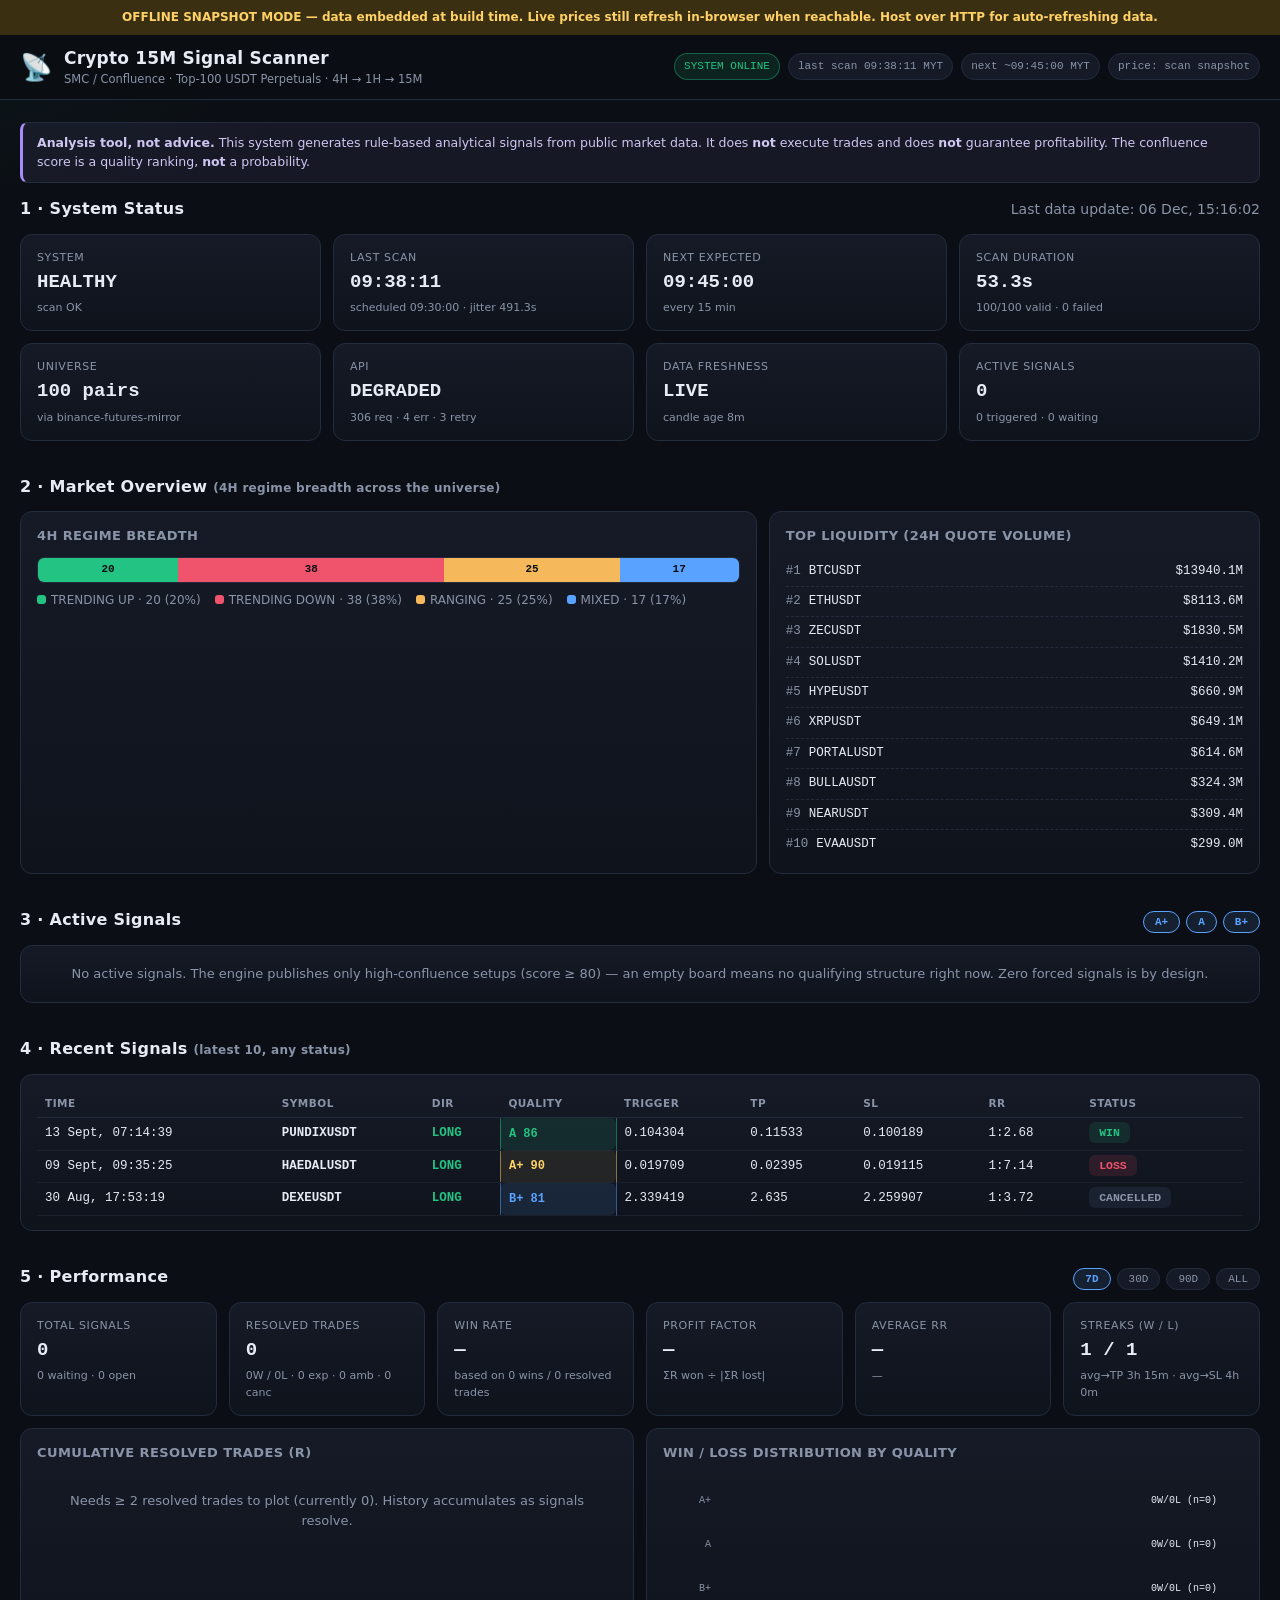
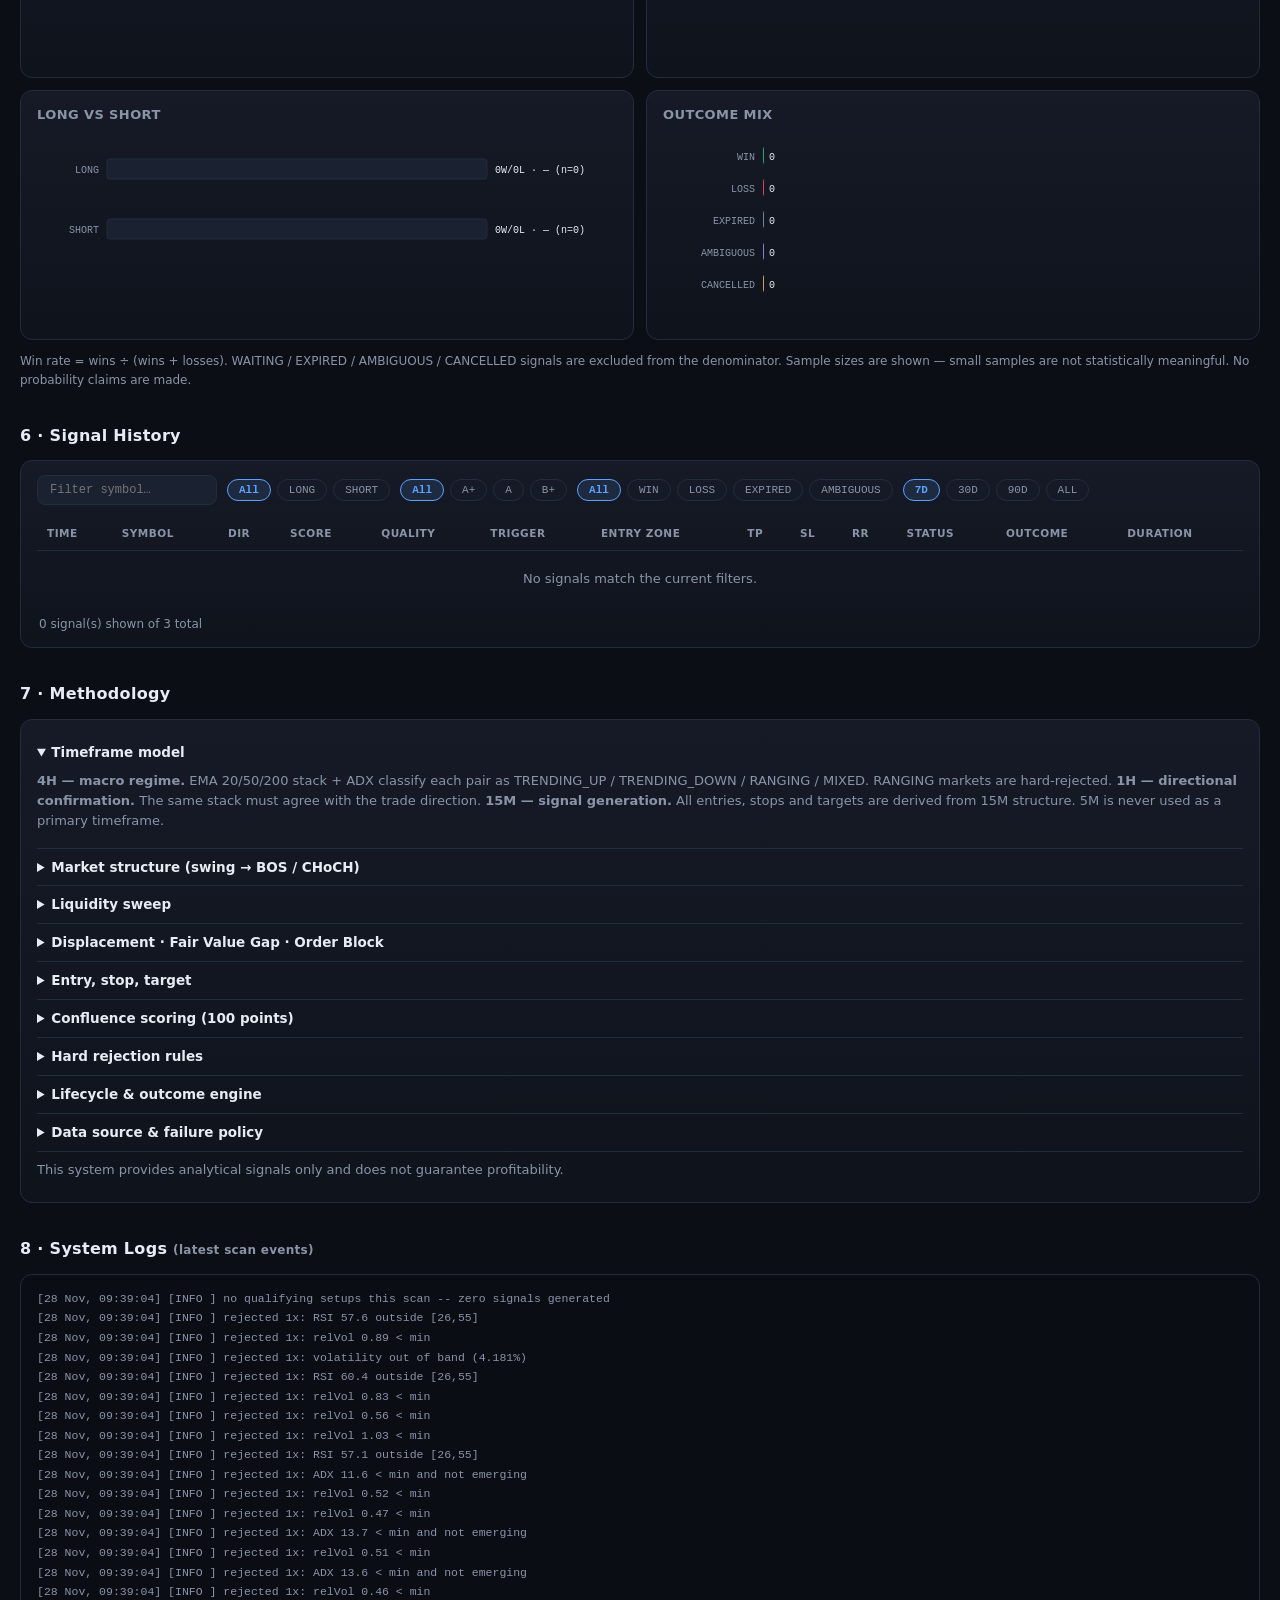
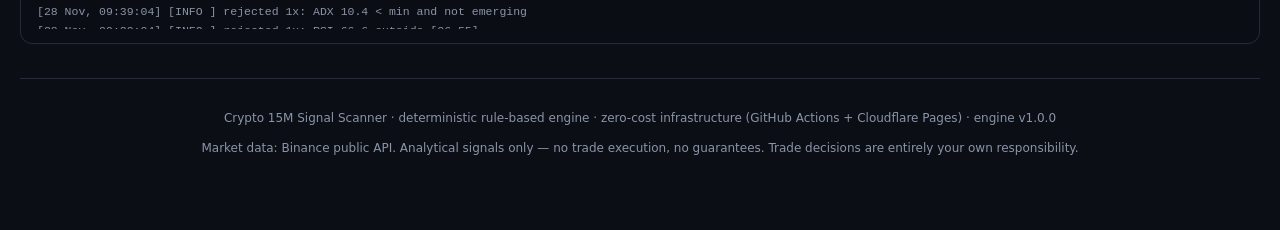
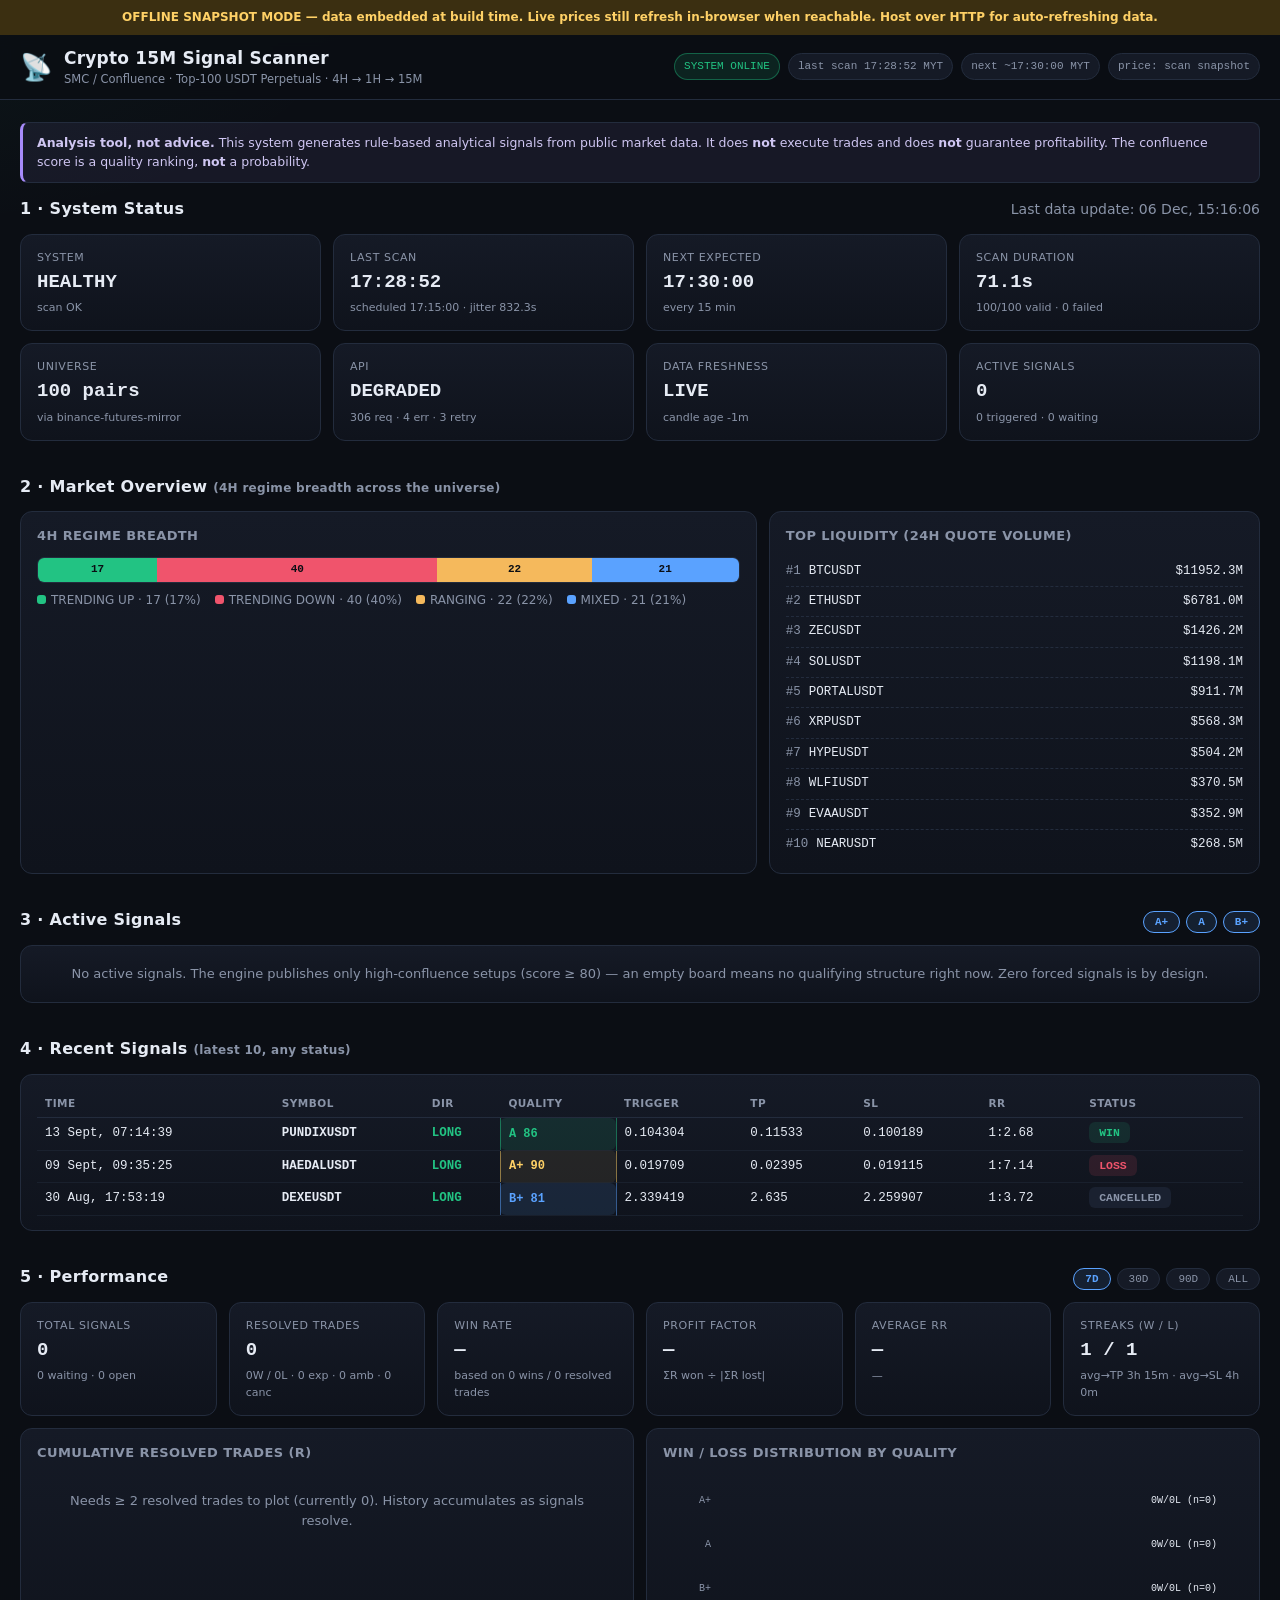
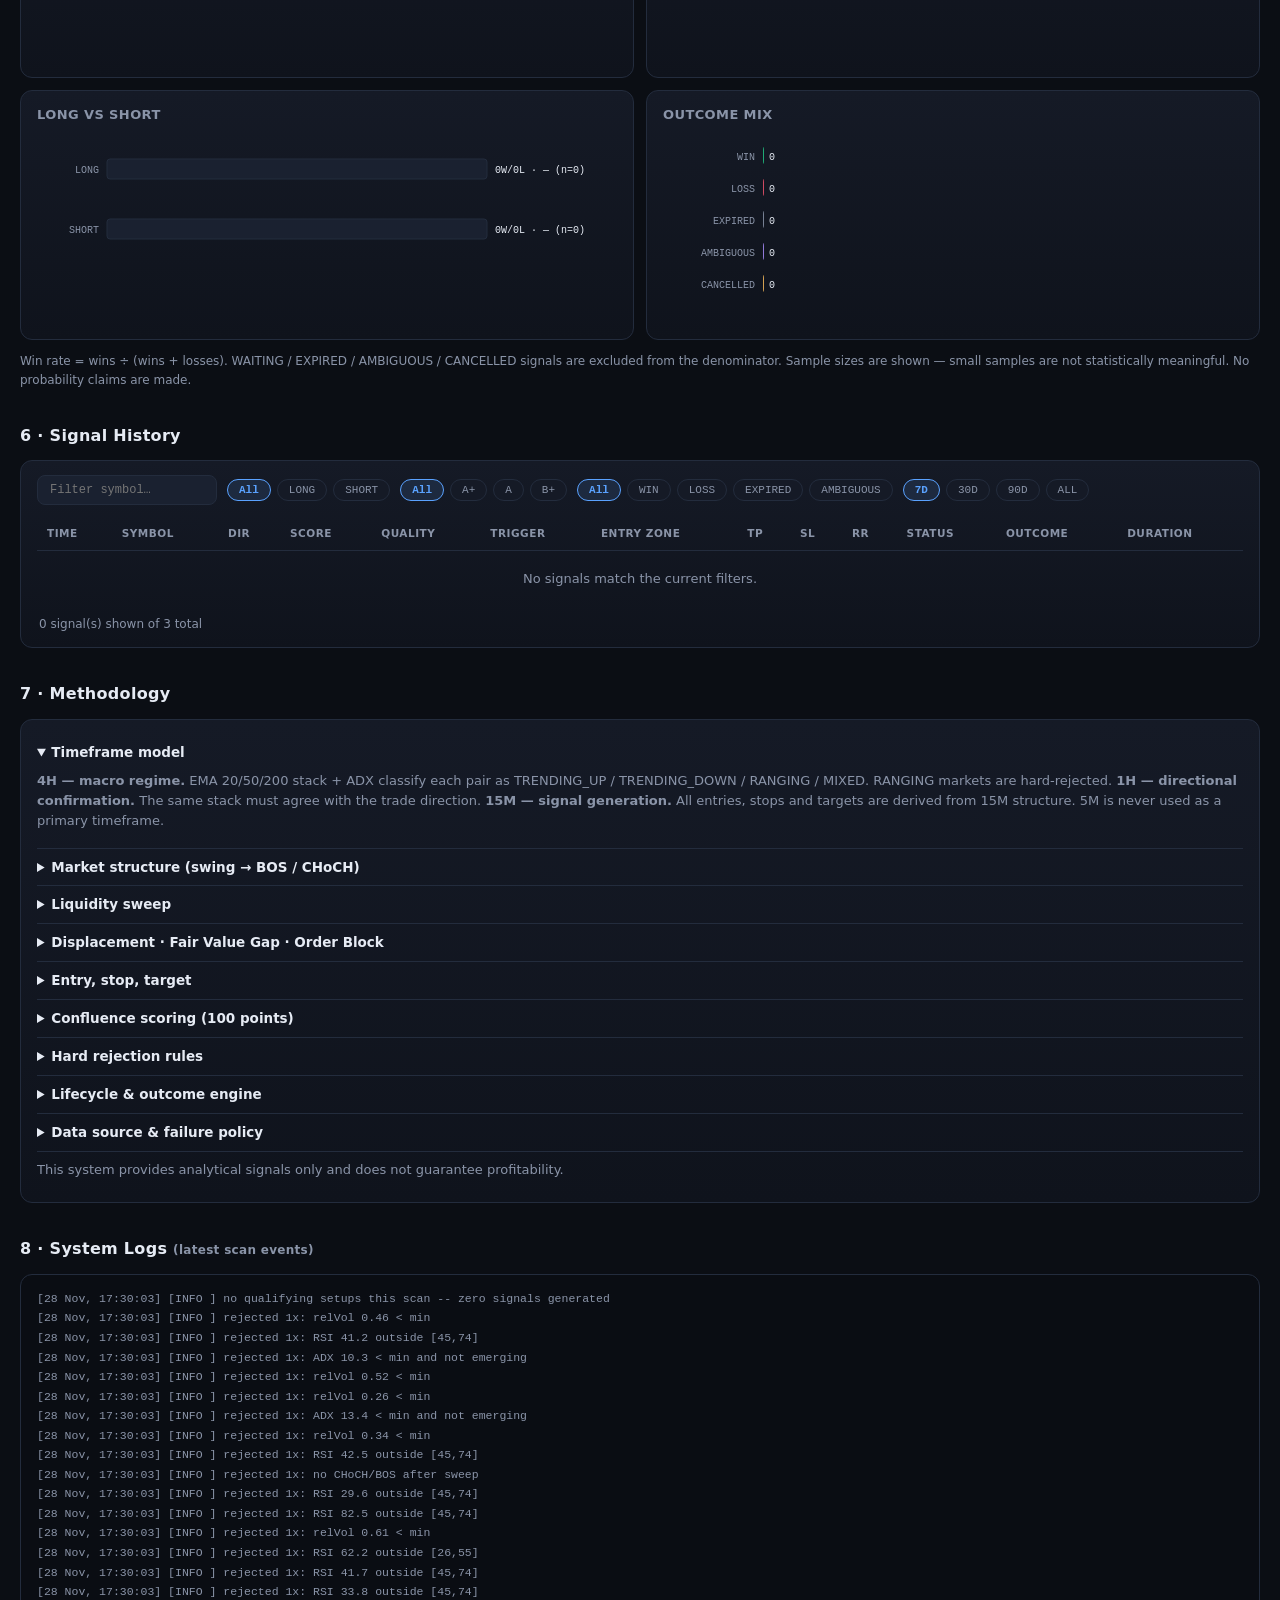
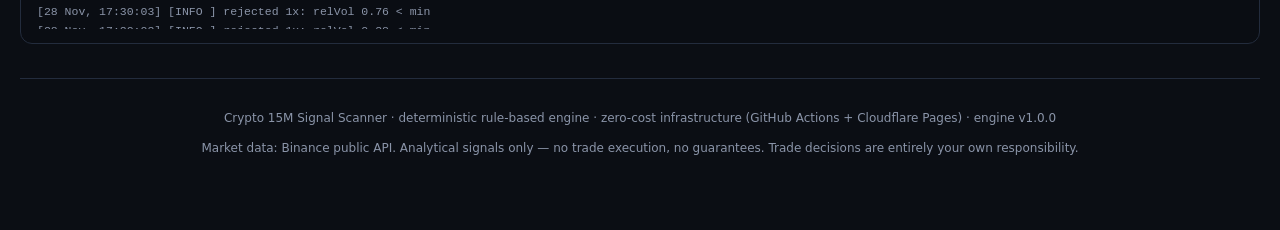
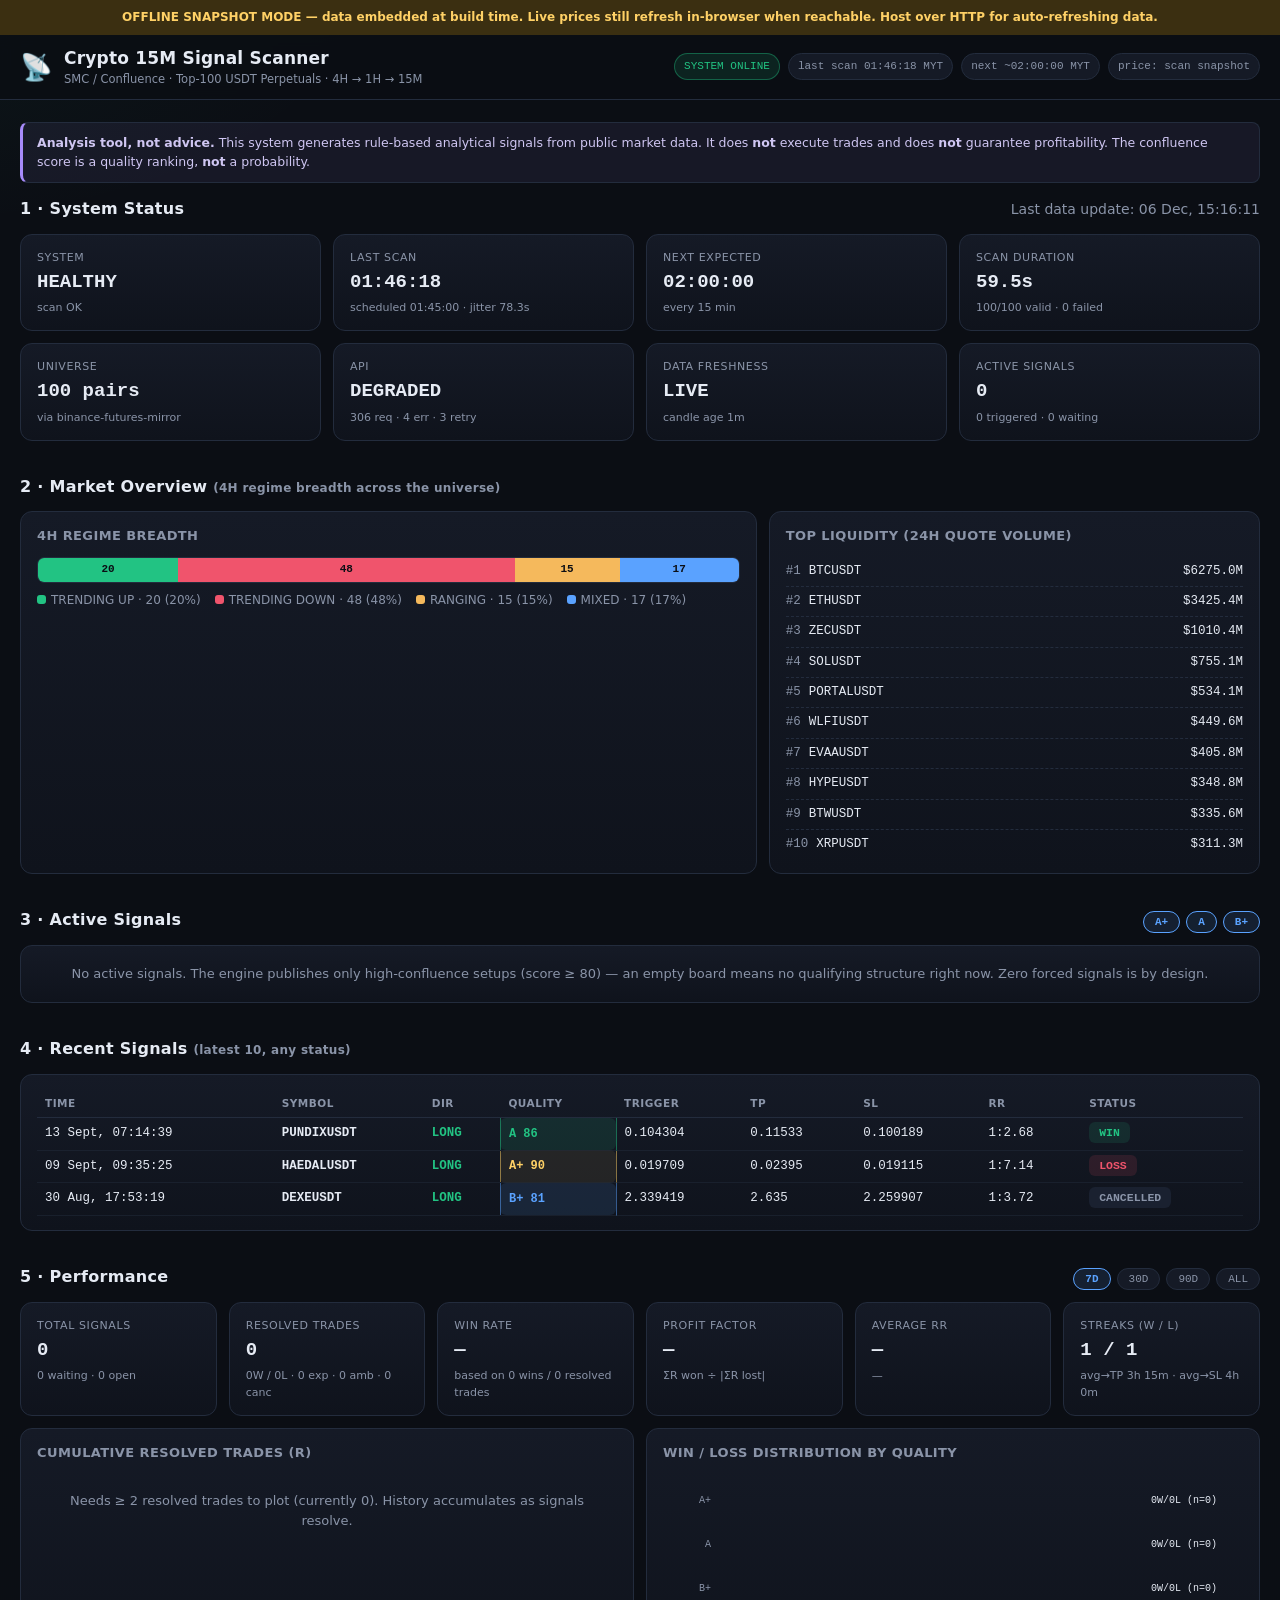
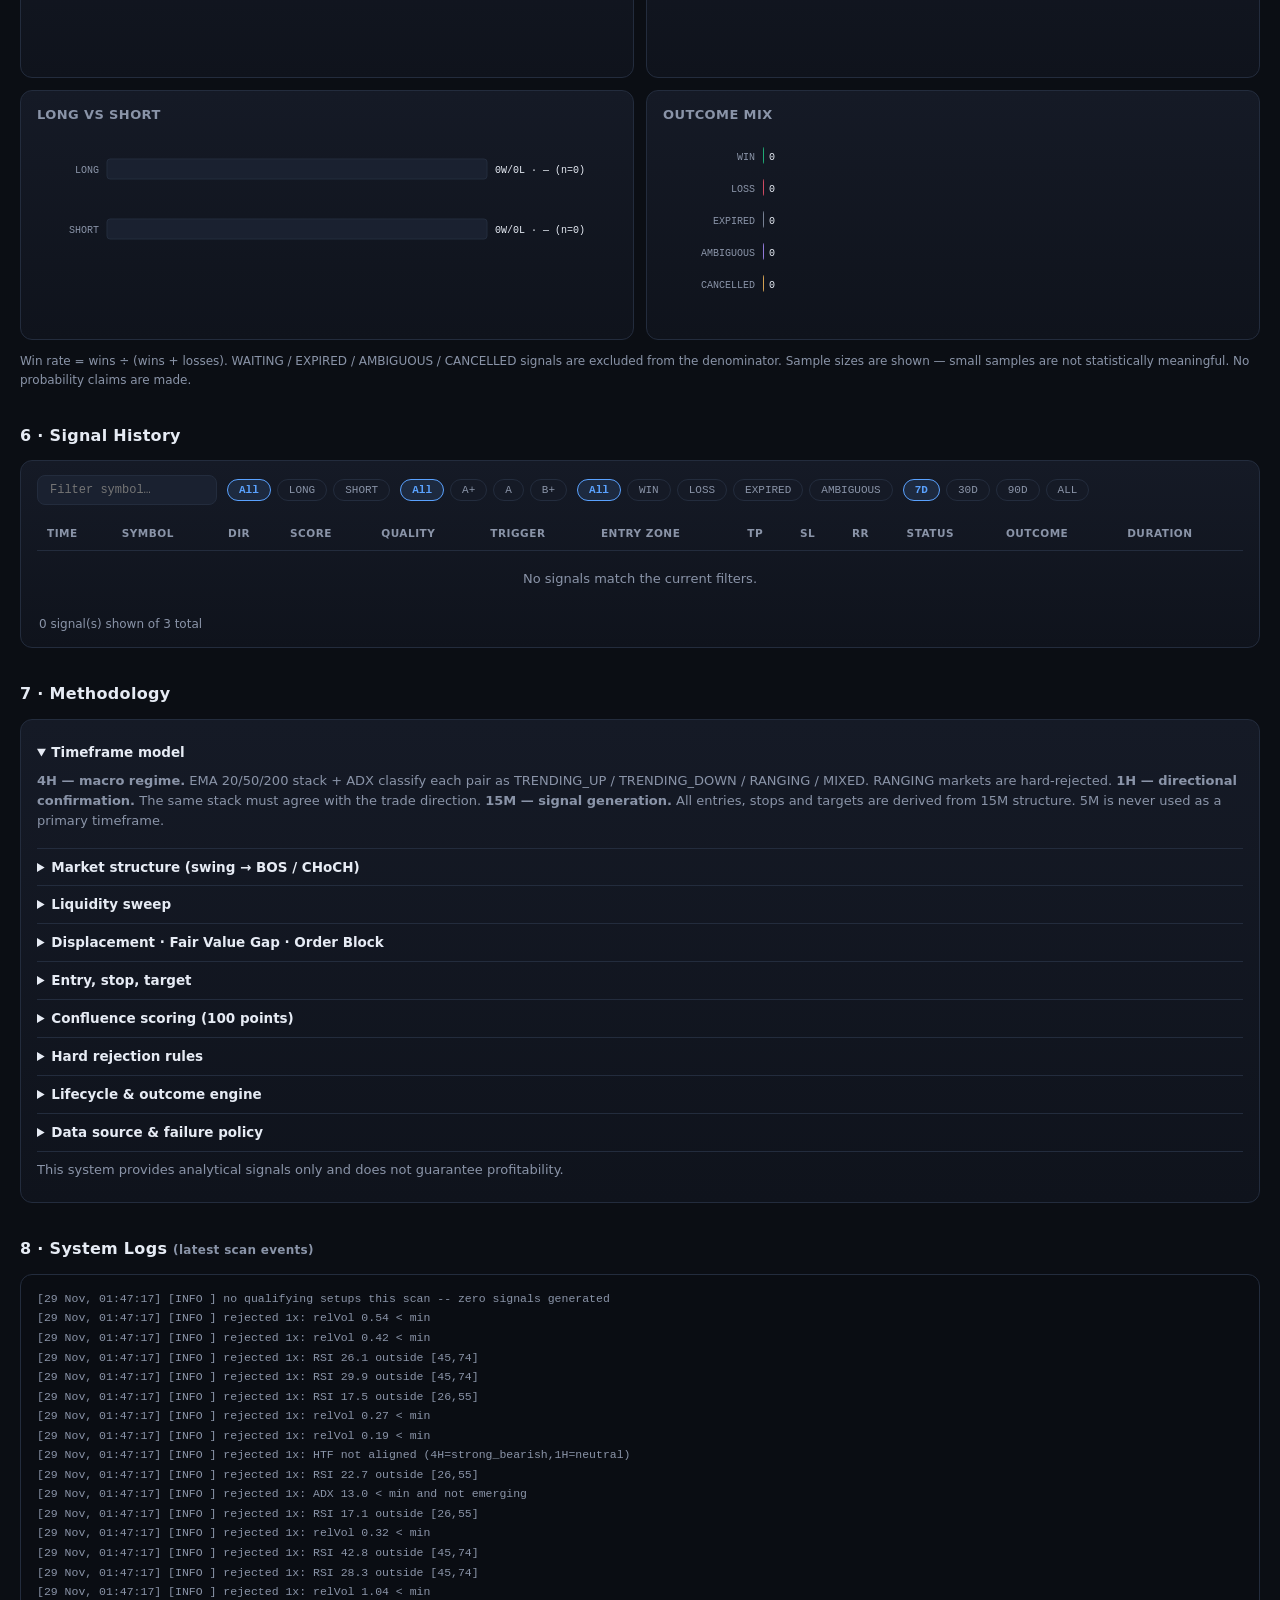
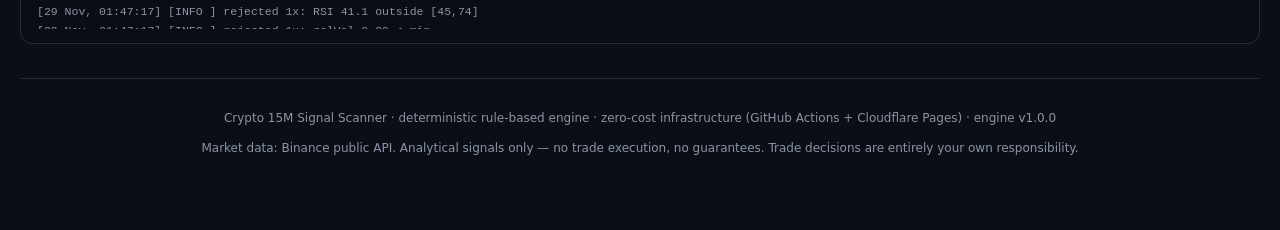
